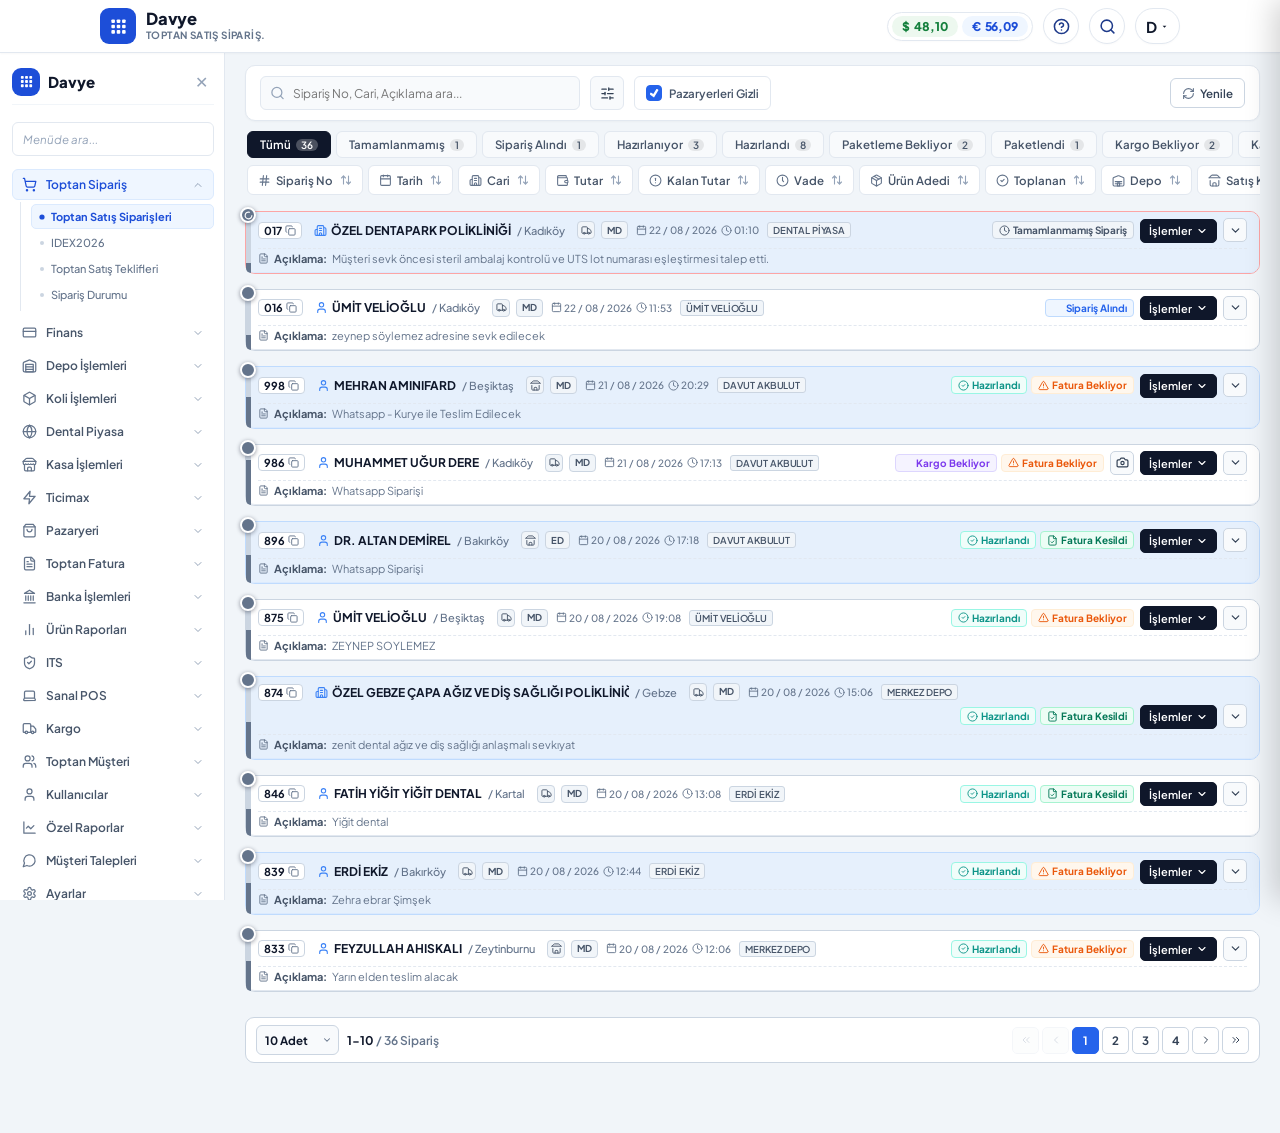
==== index.html @ 5038e196 "fix: kart basliginda sagdaki blok alt satira indiginde ilk satirda kalan ogeler artik aralara yayilm" ====
<!DOCTYPE html><html lang="tr"><head>
  <meta name="format-detection" content="telephone=no, date=no, email=no, address=no">
  <link rel="icon" type="image/x-icon" href="/favicon.ico">
  <meta charset="UTF-8">
  <meta name="viewport" content="width=device-width, initial-scale=1.0, maximum-scale=1.0, user-scalable=no">
  <title>Sipariş Yönetim Paneli</title>
  <!-- Google Fonts & Lucide Icons -->
  <link rel="preconnect" href="https://fonts.googleapis.com">
  <link rel="preconnect" href="https://fonts.gstatic.com" crossorigin="">
  <link href="https://fonts.googleapis.com/css2?family=Plus+Jakarta+Sans:wght@400;500;600;700;800&amp;family=JetBrains+Mono:wght@500;600&amp;display=swap" rel="stylesheet">
  <script src="https://unpkg.com/lucide@latest"></script>


  <style>
    :root {
      --bg-body: #f1f5f9;
      --card-bg: #ffffff;
      --text-main: #0f172a;
      --text-muted: #64748b;
      --text-sub: #475569;
      --border-color: #e2e8f0;
      --border-hover: #cbd5e1;
      
      /* Durum Renkleri */
      --status-taslak: #475569;
      --status-taslak-bg: #f1f5f9;
      --status-taslak-border: #cbd5e1;

      --status-alindi: #2563eb;
      --status-alindi-bg: #eff6ff;
      --status-alindi-border: #bfdbfe;

      --status-hazirlaniyor: #d97706;
      --status-hazirlaniyor-bg: #fffbeb;
      --status-hazirlaniyor-border: #fde68a;

      --status-kargo-bekliyor: #7c3aed;
      --status-kargo-bekliyor-bg: #f5f3ff;
      --status-kargo-bekliyor-border: #ddd6fe;

      --status-kargoda: #0891b2;
      --status-kargoda-bg: #ecfeff;
      --status-kargoda-border: #a5f3fc;

      --status-fatura-bekliyor: #ea580c;
      --status-fatura-bekliyor-bg: #fff7ed;
      --status-fatura-bekliyor-border: #ffedd5;

      --status-faturalandi: #059669;
      --status-faturalandi-bg: #ecfdf5;
      --status-faturalandi-border: #a7f3d0;

      --status-iptal: #dc2626;
      --status-iptal-bg: #fef2f2;
      --status-iptal-border: #fecaca;
    }

    * {
      box-sizing: border-box;
      margin: 0;
      padding: 0;
      font-family: 'Plus Jakarta Sans', -apple-system, BlinkMacSystemFont, "Segoe UI", Roboto, sans-serif;
      -webkit-tap-highlight-color: transparent;
    }

    body {
      background-color: var(--bg-body);
      color: var(--text-main);
      padding: 0 0 20px 0;
      min-height: 100vh;
    }

    /* ========================================================================= */
    /* DAVYE ERP TOP HEADER BAR (Birebir Tasarım) */
    /* ========================================================================= */
        /* Sayfa Ana Taşıyıcı & Üst Header: Sayfa Ortasında Dengeli Boşluklar */
    .davye-header-container {
      width: 100%;
      max-width: 1120px;
      margin: 0 auto;
      padding: 8px 20px;
      display: flex;
      align-items: center;
      justify-content: space-between;
      gap: 12px;
      box-sizing: border-box;
    }

    .container {
      width: 100%;
      max-width: 1120px;
      margin: 12px auto 30px auto;
      padding: 0 20px;
      display: flex;
      flex-direction: column;
      gap: 8px;
      box-sizing: border-box;
    }

    .davye-top-header {
      background: #ffffff;
      border-bottom: 1px solid var(--border-color);
      width: 100%;
      position: fixed;
      top: 0;
      left: 0;
      right: 0;
      height: 53px;
      box-sizing: border-box;
      z-index: 1000;
      box-shadow: 0 1px 2px rgba(0, 0, 0, 0.03);
    }

    

    .davye-header-left {
      display: flex;
      align-items: center;
      gap: 10px;
    }

    /* 3x3 Grid Logo İkonu */
    .davye-logo-badge {
      width: 36px;
      height: 36px;
      background: #1d4ed8;
      border-radius: 9px;
      display: flex;
      align-items: center;
      justify-content: center;
      flex-shrink: 0;
      box-shadow: none;
    }

    /* Başlık ve Alt Yazı */
    .davye-brand-info {
      display: flex;
      flex-direction: column;
      justify-content: center;
      line-height: 1.15;
    }

    .davye-brand-title {
      font-size: 16.5px;
      font-weight: 800;
      color: #0f172a;
      letter-spacing: -0.2px;
    }

    .davye-brand-subtitle {
      font-size: 10px;
      font-weight: 700;
      color: #64748b;
      letter-spacing: 0.4px;
      text-transform: uppercase;
      margin-top: 1px;
    }

    /* 3 Çizgili Menü Butonu (|||) */
    .davye-menu-bars-btn {
      width: 34px;
      height: 34px;
      background: #f8fafc;
      border: 1px solid #e2e8f0;
      border-radius: 8px;
      display: flex;
      align-items: center;
      justify-content: center;
      cursor: pointer;
      margin-left: 4px;
      transition: all 0.15s ease;
      box-shadow: 0 1px 2px rgba(0, 0, 0, 0.02);
    }

    .davye-menu-bars-btn:hover {
      background: #f1f5f9;
      border-color: #cbd5e1;
    }

    /* Sağ Taraf Grupları */
    .davye-header-right {
      display: flex;
      align-items: center;
      gap: 10px;
    }

    /* Döviz Çifti Kapsülü ($ 48,10 ve € 56,09) */
    .davye-currency-pill {
      display: flex;
      align-items: center;
      gap: 4px;
      background: #ffffff;
      border: 1px solid #e2e8f0;
      border-radius: 9999px;
      padding: 3px 4px;
      box-shadow: 0 1px 2px rgba(0, 0, 0, 0.02);
    }

    .davye-curr-badge {
      display: inline-flex;
      align-items: center;
      gap: 4px;
      padding: 3px 10px;
      border-radius: 9999px;
      font-size: 12px;
      font-weight: 800;
      letter-spacing: -0.1px;
      white-space: nowrap;
    }

    .davye-curr-usd {
      background: #edf8ef;
      color: #15803d;
    }

    .davye-curr-eur {
      background: #eff6ff;
      color: #1d4ed8;
    }

    /* Yuvarlak Arama Butonu */
    .davye-circle-btn {
      width: 36px;
      height: 36px;
      border-radius: 50%;
      background: #ffffff;
      border: 1px solid #e2e8f0;
      display: flex;
      align-items: center;
      justify-content: center;
      color: #1e3a8a;
      cursor: pointer;
      transition: all 0.15s ease;
      box-shadow: 0 1px 2px rgba(0, 0, 0, 0.02);
    }

    .davye-circle-btn:hover {
      background: #f8fafc;
      border-color: #cbd5e1;
    }

    .davye-circle-btn svg,
    .davye-circle-btn i {
      width: 17px;
      height: 17px;
      stroke-width: 2.2;
    }

    /* Profil Butonu (D ▾) */
    .davye-profile-btn {
      height: 36px;
      border-radius: 9999px;
      padding: 0 10px;
      background: #ffffff;
      border: 1px solid #e2e8f0;
      display: flex;
      align-items: center;
      justify-content: center;
      gap: 3px;
      color: #0f172a;
      cursor: pointer;
      transition: all 0.15s ease;
      box-shadow: 0 1px 2px rgba(0, 0, 0, 0.02);
    }

    .davye-profile-btn:hover {
      background: #f8fafc;
      border-color: #cbd5e1;
    }

    .davye-profile-letter {
      font-size: 15px;
      font-weight: 700;
      color: #0f172a;
    }

    .davye-profile-arrow {
      width: 9px;
      height: 9px;
      fill: #0f172a;
    }

    @media (max-width: 640px) {
      .davye-header-container {
        padding: 6px 8px;
        gap: 6px;
      }
      .container {
        padding: 0 6px;
        margin: 6px auto 20px auto;
        gap: 6px;
      }
      .davye-brand-subtitle {
        display: none;
      }
      
      .davye-header-left {
        gap: 6px;
      }
      .davye-header-right {
        gap: 4px;
      }
      .davye-logo-badge {
        width: 30px;
        height: 30px;
        border-radius: 7px;
      }
      .davye-logo-badge svg {
        width: 15px;
        height: 15px;
      }
      .davye-brand-title {
        font-size: 15px;
      }
      .davye-menu-bars-btn {
        width: 28px;
        height: 28px;
        margin-left: 0;
      }
      .davye-menu-bars-btn svg {
        width: 13px;
        height: 13px;
      }
      .davye-currency-pill {
        padding: 2px 3px;
        gap: 2px;
      }
      .davye-curr-badge {
        padding: 2px 6px;
        font-size: 10.5px;
        gap: 2px;
      }
      .davye-circle-btn {
        width: 28px;
        height: 28px;
      }
      .davye-circle-btn svg,
      .davye-circle-btn i {
        width: 13px;
        height: 13px;
      }
      .davye-profile-btn {
        height: 28px;
        padding: 0 6px;
      }
      .davye-profile-letter {
        font-size: 12.5px;
      }
    }

    @media (max-width: 380px) {
      .davye-curr-badge {
        padding: 1.5px 4px;
        font-size: 9.5px;
      }
      
      .davye-header-left {
        gap: 4px;
      }
      .davye-header-right {
        gap: 3px;
      }
    }

    

    /* Üst Bar / Filtre Alanı */
    .top-toolbar {
      background: #ffffff;
      border: 1px solid var(--border-color);
      border-radius: 10px;
      padding: 10px 14px;
      display: flex;
      flex-wrap: wrap;
      align-items: center;
      justify-content: space-between;
      gap: 10px;
      box-shadow: 0 1px 2px rgba(0, 0, 0, 0.03);
    }

    .toolbar-left {
      display: flex;
      align-items: center;
      gap: 10px;
      flex: 1;
      min-width: 240px;
    }

    /* Kusursuz Hizalanmış Arama Kutusu */
    .search-input-wrapper {
      position: relative;
      display: flex;
      align-items: center;
      flex: 1;
      max-width: 320px;
    }

    .search-input-wrapper svg,
    .search-input-wrapper i,
    .search-input-wrapper .lucide {
      position: absolute;
      left: 10px;
      top: 50%;
      transform: translateY(-50%);
      color: #94a3b8;
      width: 15px;
      height: 15px;
      pointer-events: none;
      z-index: 2;
    }

    .search-input {
      width: 100%;
      height: 34px;
      padding: 0 10px 0 32px;
      border: 1px solid var(--border-color);
      border-radius: 6px;
      font-size: 12px;
      outline: none;
      transition: all 0.2s;
      background: #f8fafc;
      color: var(--text-main);
    }

    .search-input:focus {
      background: #ffffff;
      border-color: #3b82f6;
      box-shadow: 0 0 0 2px rgba(59, 130, 246, 0.15);
    }

    .status-filters {
      display: flex;
      align-items: center;
      gap: 5px;
      overflow-x: auto;
      overflow-y: hidden;
      flex-wrap: nowrap !important;
      white-space: nowrap;
      margin: -5px 0 -5px 0;
      padding: 2px 2px;
      max-width: 100%;
      flex: 1;
      min-width: 0;
      -webkit-overflow-scrolling: touch;
      scroll-behavior: smooth;
      scrollbar-width: thin;
      scrollbar-color: #cbd5e1 transparent;
      cursor: grab;
      user-select: none;
    }

    .status-filters:active {
      cursor: grabbing;
    }

    .status-filters::-webkit-scrollbar {
      height: 4px;
    }

    .status-filters::-webkit-scrollbar-track {
      background: rgba(0, 0, 0, 0.02);
      border-radius: 4px;
    }

    .status-filters::-webkit-scrollbar-thumb {
      background: #cbd5e1;
      border-radius: 4px;
    }

    .status-filters::-webkit-scrollbar-thumb:hover {
      background: #94a3b8;
    }

    .filter-tab {
      display: inline-flex;
      align-items: center;
      gap: 5px;
      padding: 5px 12px;
      font-size: 11.5px;
      font-weight: 600;
      color: var(--text-sub);
      background: #f8fafc;
      border: 1px solid var(--border-color);
      border-radius: 6px;
      cursor: pointer;
      white-space: nowrap;
      flex-shrink: 0 !important;
      user-select: none;
      transition: all 0.15s ease;
    }

    .filter-tab:hover {
      background: #e2e8f0;
      color: var(--text-main);
    }

    .filter-tab.active {
      background: #0f172a;
      color: #ffffff;
      border-color: #0f172a;
    }

    .filter-tab .tab-count {
      font-size: 10px;
      padding: 0px 5px;
      border-radius: 8px;
      background: rgba(0, 0, 0, 0.08);
    }

    .filter-tab.active .tab-count {
      background: rgba(255, 255, 255, 0.25);
    }

    /* İkonik Kapsamlı Filtre Butonu */
    
    .marketplace-toggle-label {
      display: inline-flex;
      align-items: center;
      gap: 7px;
      height: 34px;
      padding: 0 11px;
      background: #ffffff;
      border: 1px solid var(--border-color, #e2e8f0);
      border-radius: 6px;
      font-size: 11.5px;
      font-weight: 600;
      color: #475569;
      cursor: pointer;
      user-select: none;
      transition: all 0.15s ease;
      white-space: nowrap;
    }

    .marketplace-toggle-label:hover {
      background: #f8fafc;
      border-color: #cbd5e1;
      color: #1e293b;
    }

    .marketplace-toggle-label input[type="checkbox"] {
      appearance: none;
      -webkit-appearance: none;
      width: 16px;
      height: 16px;
      border: 1.5px solid #94a3b8;
      border-radius: 4px;
      outline: none;
      cursor: pointer;
      background: #ffffff;
      display: grid;
      place-content: center;
      transition: all 0.15s ease;
      margin: 0;
    }

    .marketplace-toggle-label input[type="checkbox"]::before {
      content: "";
      width: 9px;
      height: 9px;
      clip-path: polygon(14% 44%, 0 65%, 50% 100%, 100% 16%, 80% 0%, 43% 62%);
      transform: scale(0);
      transform-origin: center;
      transition: 120ms transform ease-in-out;
      background-color: #ffffff;
    }

    .marketplace-toggle-label input[type="checkbox"]:checked {
      background-color: #2563eb;
      border-color: #2563eb;
    }

    .marketplace-toggle-label input[type="checkbox"]:checked::before {
      transform: scale(1);
    }

    .btn-adv-toggle {
      display: inline-flex;
      align-items: center;
      justify-content: center;
      width: 34px;
      height: 34px;
      min-width: 34px;
      padding: 0;
      color: #334155;
      background: #f8fafc;
      border: 1px solid var(--border-color);
      border-radius: 6px;
      cursor: pointer;
      transition: all 0.15s ease;
      position: relative;
      flex-shrink: 0;
    }

    .btn-adv-toggle:hover {
      background: #0f172a;
      color: #ffffff;
      border-color: #0f172a;
    }

    .btn-adv-toggle.active {
      background: #0f172a;
      color: #ffffff;
      border-color: #0f172a;
    }

    .btn-adv-toggle svg,
    .btn-adv-toggle i {
      width: 15px;
      height: 15px;
    }

    .filter-active-dot {
      position: absolute;
      top: 5px;
      right: 5px;
      width: 7px;
      height: 7px;
      background: #3b82f6;
      border-radius: 50%;
      display: none;
      box-shadow: 0 0 0 2px #ffffff;
    }

    /* HIZLI SIRALAMA DROPDOWN STİLLERİ */
    .sort-dropdown-wrap {
      position: relative;
      flex-shrink: 0;
    }

    .btn-sort-toggle {
      display: inline-flex;
      align-items: center;
      justify-content: center;
      gap: 5px;
      height: 34px;
      padding: 0 10px;
      color: #334155;
      background: #f8fafc;
      border: 1px solid var(--border-color);
      border-radius: 6px;
      cursor: pointer;
      font-size: 11.5px;
      font-weight: 600;
      transition: all 0.15s ease;
      flex-shrink: 0;
      white-space: nowrap;
    }

    .btn-sort-toggle:hover,
    .btn-sort-toggle.active {
      background: #0f172a;
      color: #ffffff;
      border-color: #0f172a;
    }

    .btn-sort-toggle svg,
    .btn-sort-toggle i {
      width: 14px;
      height: 14px;
    }

    .sort-dropdown-menu {
      position: absolute;
      top: calc(100% + 6px);
      left: 0;
      z-index: 1000;
      width: 255px;
      background: #ffffff;
      border: 1px solid #cbd5e1;
      border-radius: 10px;
      box-shadow: 0 15px 30px -10px rgba(15, 23, 42, 0.25), 0 0 1px 1px rgba(15, 23, 42, 0.05);
      padding: 5px;
      display: none;
      flex-direction: column;
      gap: 2px;
      animation: slideDown 0.15s ease-out;
    }

    .sort-dropdown-menu.show {
      display: flex;
    }

    .sort-menu-header {
      display: flex;
      align-items: center;
      gap: 5px;
      padding: 6px 9px 5px 9px;
      font-size: 10.5px;
      font-weight: 700;
      text-transform: uppercase;
      letter-spacing: 0.3px;
      color: #64748b;
      border-bottom: 1px dashed #e2e8f0;
      margin-bottom: 3px;
    }

    .sort-menu-header svg,
    .sort-menu-header i {
      width: 12px;
      height: 12px;
      color: #3b82f6;
    }

    .sort-item {
      display: flex;
      align-items: center;
      gap: 7px;
      width: 100%;
      padding: 7px 9px;
      border: none;
      background: transparent;
      border-radius: 6px;
      font-size: 11.5px;
      font-weight: 500;
      color: #334155;
      cursor: pointer;
      text-align: left;
      transition: all 0.12s ease;
    }

    .sort-item:hover {
      background: #f1f5f9;
      color: #0f172a;
    }

    .sort-item.active {
      background: #eff6ff;
      color: #2563eb;
      font-weight: 700;
    }

    .sort-item svg,
    .sort-item i {
      width: 13px;
      height: 13px;
      color: #64748b;
      flex-shrink: 0;
    }

    .sort-item.active svg,
    .sort-item.active i {
      color: #2563eb;
    }

    .sort-check-icon {
      margin-left: auto;
      width: 13px;
      height: 13px;
      color: #2563eb;
      display: none;
    }

    .sort-item.active .sort-check-icon {
      display: block;
    }

    @media (max-width: 480px) {
      .btn-sort-toggle {
        height: 32px;
        padding: 0 7px;
        font-size: 10.5px;
      }
      .sort-btn-label {
        display: none;
      }
      .sort-dropdown-menu {
        left: auto;
        right: 0;
        width: 240px;
      }
    }

    /* ========================================================================= */
    /* 12'Lİ HIZLI VERİ SIRALAMA ÇUBUĞU (INLINE 3-KADEMELİ SIRALAMA CHIPLERI)     */
    /* ========================================================================= */
    .inline-sort-bar-wrapper {
      display: flex;
      align-items: center;
      gap: 5px;
      margin: -5px 0 0 0;
      padding: 2px 2px 3px 2px;
      overflow-x: auto;
      scrollbar-width: none;
      -ms-overflow-style: none;
      -webkit-overflow-scrolling: touch;
      position: relative;
    }
    .inline-sort-bar-wrapper::-webkit-scrollbar {
      display: none;
    }

    .inline-sort-title {
      display: inline-flex;
      align-items: center;
      gap: 4px;
      font-size: 11px;
      font-weight: 700;
      color: #64748b;
      text-transform: uppercase;
      letter-spacing: 0.4px;
      white-space: nowrap;
      flex-shrink: 0;
      padding-right: 2px;
    }

    .sort-chip {
      display: inline-flex;
      align-items: center;
      gap: 5px;
      height: 30px;
      padding: 0 10px;
      border-radius: 6px;
      font-size: 11.5px;
      font-weight: 600;
      color: #475569;
      background: #ffffff;
      border: 1px solid #e2e8f0;
      cursor: pointer;
      white-space: nowrap;
      flex-shrink: 0;
      user-select: none;
      transition: all 0.15s ease;
      font-family: inherit;
    }

    .sort-chip:hover {
      background: #f8fafc;
      border-color: #cbd5e1;
      color: #0f172a;
    }

    /* 1. Tıklama: Azalan (↓) */
    .sort-chip.active-desc {
      background: #eff6ff;
      border-color: #3b82f6;
      color: #1d4ed8;
      font-weight: 700;
      box-shadow: 0 1px 2px rgba(59, 130, 246, 0.12);
    }

    /* 2. Tıklama: Artan (↑) */
    .sort-chip.active-asc {
      background: #eff6ff;
      border-color: #3b82f6;
      color: #1d4ed8;
      font-weight: 700;
      box-shadow: 0 1px 2px rgba(59, 130, 246, 0.12);
    }

    .sort-chip-icon {
      display: inline-flex;
      align-items: center;
      justify-content: center;
      width: 13px;
      height: 13px;
      flex-shrink: 0;
      color: #64748b;
    }
    .sort-chip:hover .sort-chip-icon {
      color: #0f172a;
    }
    .sort-chip.active-desc .sort-chip-icon,
    .sort-chip.active-asc .sort-chip-icon {
      color: #2563eb;
    }

    .sort-indicator {
      display: inline-flex;
      align-items: center;
      justify-content: center;
      width: 12px;
      height: 12px;
      margin-left: 2px;
      flex-shrink: 0;
    }
    .sort-indicator svg {
      width: 12px;
      height: 12px;
      color: #94a3b8;
      transition: all 0.15s ease;
    }
    .sort-chip:hover .sort-indicator svg {
      color: #64748b;
    }
    .sort-chip.active-desc .sort-indicator svg,
    .sort-chip.active-asc .sort-indicator svg {
      color: #2563eb;
    }

    /* SAĞDAN AÇILAN FİLTRE PANELİ (SLIDE-IN DRAWER) */
    .filter-drawer-backdrop {
      position: fixed;
      top: 0;
      left: 0;
      right: 0;
      bottom: 0;
      background: rgba(15, 23, 42, 0.45);
      backdrop-filter: blur(3px);
      -webkit-backdrop-filter: blur(3px);
      z-index: 999;
      opacity: 0;
      pointer-events: none;
      transition: opacity 0.25s ease;
    }

    .filter-drawer-backdrop.show {
      opacity: 1;
      pointer-events: auto;
    }

    .filter-drawer {
      position: fixed;
      top: 0;
      right: 0;
      bottom: 0;
      width: 400px;
      max-width: 90vw;
      background: #ffffff;
      box-shadow: -6px 0 28px rgba(0, 0, 0, 0.18);
      z-index: 1000;
      display: flex;
      flex-direction: column;
      transform: translateX(100%);
      transition: transform 0.3s cubic-bezier(0.16, 1, 0.3, 1);
    }

    .filter-drawer.show {
      transform: translateX(0);
    }

    .filter-drawer-header {
      display: flex;
      align-items: center;
      justify-content: space-between;
      padding: 14px 18px;
      border-bottom: 1px solid #e2e8f0;
      background: #f8fafc;
    }

    .filter-drawer-title {
      font-size: 13.5px;
      font-weight: 700;
      color: #0f172a;
      display: flex;
      align-items: center;
      gap: 7px;
    }

    .filter-drawer-title svg,
    .filter-drawer-title i {
      width: 17px;
      height: 17px;
      color: #3b82f6;
    }

    .filter-drawer-close {
      width: 28px;
      height: 28px;
      border-radius: 6px;
      border: 1px solid #cbd5e1;
      background: #ffffff;
      color: #64748b;
      display: flex;
      align-items: center;
      justify-content: center;
      cursor: pointer;
      transition: all 0.15s;
    }

    .filter-drawer-close:hover {
      background: #fee2e2;
      color: #ef4444;
      border-color: #fca5a5;
    }

    .filter-drawer-close svg,
    .filter-drawer-close i {
      width: 15px;
      height: 15px;
    }

    .filter-drawer-form {
      display: flex;
      flex-direction: column;
      height: 100%;
      overflow: hidden;
    }

    .filter-drawer-body {
      flex: 1;
      overflow-y: auto;
      padding: 16px 18px;
      display: flex;
      flex-direction: column;
      gap: 12px;
    }

    .filter-drawer-footer {
      padding: 12px 18px;
      border-top: 1px solid #e2e8f0;
      background: #f8fafc;
      display: flex;
      flex-direction: column;
      gap: 8px;
    }

    .adv-form-group {
      display: flex;
      flex-direction: column;
      gap: 4px;
    }

    .adv-label {
      font-size: 11px;
      font-weight: 600;
      color: #475569;
    }

    .adv-input {
      width: 100%;
      height: 34px;
      padding: 0 10px;
      border: 1px solid var(--border-color);
      border-radius: 6px;
      font-size: 12px;
      background: #f8fafc;
      color: var(--text-main);
      outline: none;
      transition: all 0.2s;
    }

    .adv-input:focus {
      background: #ffffff;
      border-color: #3b82f6;
      box-shadow: 0 0 0 2px rgba(59, 130, 246, 0.15);
    }

    /* Checkbox Grubu */
    .adv-checkbox-row {
      display: flex;
      align-items: center;
      flex-wrap: wrap;
      gap: 20px;
      margin-top: 14px;
      padding-top: 12px;
      border-top: 1px dashed #e2e8f0;
    }

    .adv-checkbox-label {
      display: inline-flex;
      align-items: center;
      gap: 6px;
      font-size: 12px;
      font-weight: 600;
      color: #334155;
      cursor: pointer;
      user-select: none;
    }

    .adv-checkbox-label input[type="checkbox"] {
      width: 15px;
      height: 15px;
      accent-color: #0f172a;
      cursor: pointer;
      border-radius: 3px;
    }

    /* Aksiyon Butonları */
    .adv-actions-row {
      display: flex;
      align-items: center;
      gap: 10px;
      margin-top: 14px;
    }

    .btn-adv-primary {
      flex: 1;
      display: inline-flex;
      align-items: center;
      justify-content: center;
      gap: 6px;
      height: 38px;
      background: #1e3a8a;
      color: #ffffff;
      border: none;
      border-radius: 6px;
      font-size: 12.5px;
      font-weight: 700;
      cursor: pointer;
      transition: background 0.15s ease;
    }

    .btn-adv-primary:hover {
      background: #172554;
    }

    .btn-adv-primary svg,
    .btn-adv-primary i {
      width: 14px;
      height: 14px;
    }

    .btn-adv-secondary {
      flex: 1;
      display: inline-flex;
      align-items: center;
      justify-content: center;
      gap: 6px;
      height: 38px;
      background: #1e40af;
      color: #ffffff;
      border: none;
      border-radius: 6px;
      font-size: 12.5px;
      font-weight: 700;
      cursor: pointer;
      transition: background 0.15s ease;
    }

    .btn-adv-secondary:hover {
      background: #1d4ed8;
    }

    .btn-adv-secondary svg,
    .btn-adv-secondary i {
      width: 14px;
      height: 14px;
    }

    .btn-adv-reset {
      display: inline-flex;
      align-items: center;
      justify-content: center;
      gap: 4px;
      padding: 0 14px;
      height: 38px;
      background: #f1f5f9;
      color: #64748b;
      border: 1px solid var(--border-color);
      border-radius: 6px;
      font-size: 12px;
      font-weight: 600;
      cursor: pointer;
      transition: all 0.15s;
    }

    .btn-adv-reset:hover {
      background: #e2e8f0;
      color: var(--text-main);
    }

    .btn-adv-reset svg,
    .btn-adv-reset i {
      width: 13px;
      height: 13px;
    }

    /* Sipariş Kartı Ana Taşıyıcı */
    .order-card {
      background: var(--card-bg);
      border: 1px solid var(--border-color);
      border-radius: 10px;
      box-shadow: none;
      display: flex;
      flex-direction: column;
      position: relative;
      overflow: visible;
      transition: box-shadow 0.15s ease, border-color 0.15s ease;
    }

    .order-card:hover {
      border-color: var(--border-hover);
      box-shadow: none;
    }

    .order-card {
      border-left-color: #cbd5e1;
    }

    .order-card.status-taslak {
      border: 1.5px solid #fca5a5 !important;
    }

    .order-card.status-taslak:hover {
      border-color: #f87171 !important;
      box-shadow: none;
    }

    .order-card.status-iptal {
      opacity: 0.92;
    }

        /* ========================================================================= */
    /* SOL DİKEY İLERLEME ÇUBUĞU (EN ÜSTTE YER ALACAK ŞEKİLDE Z-INDEX: 10)       */
    /* ========================================================================= */
    .card-v-progress {
      position: absolute !important;
      left: 0 !important;
      top: 0 !important;
      bottom: 0 !important;
      width: 4.5px !important;
      background: #cbd5e1 !important;
      border-top-left-radius: 9px !important;
      border-bottom-left-radius: 9px !important;
      z-index: 10 !important;
      pointer-events: none;
      overflow: visible !important;
    }

    .card-v-fill {
      position: absolute !important;
      bottom: 0 !important;
      left: 0 !important;
      width: 100% !important;
      background: #64748b; /* Varsayılan Gri */
      border-bottom-left-radius: 9px;
      border-top-left-radius: 0;
      transition: height 0.3s ease;
      z-index: 11 !important;
    }

    /* Sol Üst Köşedeki Yuvarlak Durum Rozeti / İkonu (Tamamen Görünür ve En Üstte) */
    .card-v-check {
      position: absolute !important;
      left: -6px !important;
      top: -5px !important;
      width: 16px !important;
      height: 16px !important;
      background: #64748b; /* Gri Rozet */
      color: #ffffff !important;
      border-radius: 50% !important;
      display: flex !important;
      align-items: center !important;
      justify-content: center !important;
      border: 2px solid #ffffff !important;
      box-shadow: 0 1px 4px rgba(15, 23, 42, 0.45) !important;
      z-index: 25 !important;
      pointer-events: none;
    }

    .card-v-check svg,
    .card-v-check i {
      width: 9px;
      height: 9px;
      stroke-width: 3;
    }

    .card-v-check svg.lucide-loader-2 {
      animation: spin-slow 3s linear infinite;
    }

    @keyframes spin-slow {
      from { transform: rotate(0deg); }
      to { transform: rotate(360deg); }
    }

    /* 1. DURUM: DEVAM EDİYOR (Tek Tip Gri Dolum - Aşamalı Yükseliş) */
    .status-taslak .card-v-fill { height: 15%; background: #64748b; }
    .status-alindi .card-v-fill { height: 25%; background: #64748b; }
    .status-hazirlaniyor .card-v-fill { height: 35%; background: #64748b; }
    .status-hazirlandi .card-v-fill { height: 45%; background: #64748b; }
    .status-fatura-bekliyor .card-v-fill { height: 50%; background: #64748b; }
    .status-paketleme-bekliyor .card-v-fill { height: 50%; background: #64748b; }
    .status-paketlendi .card-v-fill { height: 60%; background: #64748b; }
    .status-kargo-bekliyor .card-v-fill { height: 75%; background: #64748b; }
    .status-kargoda .card-v-fill { height: 85%; background: #64748b; }
    .status-teslim-edildi .card-v-fill { height: 92%; background: #64748b; }

    /* 2. DURUM: YALNIZCA HEM TESLİM EDİLDİ HEM DE FATURASI KESİLDİ (VEYA FATURASIZ TESLİM EDİLDİ) İSE TAMAMLANDI */
    .status-teslim-edildi.status-faturalandi .card-v-fill,
    .status-faturasiz.status-teslim-edildi .card-v-fill {
      height: 100% !important;
      background: #10b981 !important;
      border-top-left-radius: 9px;
      border-bottom-left-radius: 9px;
    }
    .status-teslim-edildi.status-faturalandi .card-v-check,
    .status-faturasiz.status-teslim-edildi .card-v-check {
      background: #10b981 !important;
      box-shadow: 0 1px 4px rgba(16, 185, 129, 0.5) !important;
    }

    /* İade Durumları */
    .status-iade-bekliyor .card-v-fill { height: 100%; background: #f97316; border-top-left-radius: 9px; border-bottom-left-radius: 9px; }
    .status-iade-bekliyor .card-v-check { background: #f97316; box-shadow: none; }
    .status-iade-edildi .card-v-fill { height: 100%; background: #be185d; border-top-left-radius: 9px; border-bottom-left-radius: 9px; }
    .status-iade-edildi .card-v-check { background: #be185d; box-shadow: none; }

    /* İptal Edilen */
    .status-iptal .card-v-fill { height: 100%; background: #ef4444; border-top-left-radius: 9px; border-bottom-left-radius: 9px; }
    .status-iptal .card-v-check { background: #ef4444; box-shadow: none; }

    .btn-card-expand {
      display: inline-flex;
      align-items: center;
      justify-content: center;
      width: 24px;
      height: 24px;
      min-width: 24px;
      max-width: 24px;
      background: #f8fafc;
      border-radius: 5px;
      border: 1px solid #cbd5e1;
      color: #334155;
      cursor: pointer;
      box-sizing: border-box;
      transition: transform 0.2s ease, background 0.15s, color 0.15s, border-color 0.15s;
      flex-shrink: 0;
      padding: 0;
    }
    .btn-card-expand:hover {
      background: #e2e8f0;
      color: #0f172a;
      border-color: #94a3b8;
    }
    .btn-card-expand svg,
    .btn-card-expand i {
      width: 13px;
      height: 13px;
      stroke-width: 2.2;
      transition: transform 0.2s ease;
    }
    .order-card.expanded .btn-card-expand svg,
    .order-card.expanded .btn-card-expand i {
      transform: rotate(180deg);
    }
    .order-card.expanded .btn-card-expand {
      background: #0f172a;
      color: #ffffff;
      border-color: #0f172a;
    }

    /* Gövde ve Not Çubuğu: Gövde varsayılan olarak kapalıdır, Not barı kapalıyken de görünür */
    .card-body-grid {
      display: none;
    }
    .card-note-bar {
      display: flex;
      border-bottom-left-radius: 9px;
      border-bottom-right-radius: 9px;
    }

    /* Açıldığında (expanded) */
    .order-card.expanded .card-body-grid {
      display: grid;
      animation: slideDown 0.2s ease-out;
    }
    .order-card.expanded .card-note-bar {
      display: flex;
      border-radius: 0 !important;
      border-bottom: 1px solid #fef08a !important;
    }

    /* 1. KART BAŞLIK ALANI (HEADER - 3 SATIRLI MOBİL UYUMLU DÜZEN) */
    .card-header-bar {
      padding: 4px 10px;
      background: #f8fafc;
      border-bottom: 1px solid var(--border-color);
      border-top-left-radius: 9px;
      border-top-right-radius: 9px;
      transition: background 0.15s;
      cursor: pointer;
    }

    .card-header-row {
      display: flex;
      align-items: center;
      justify-content: space-between;
      width: 100%;
      gap: 6px;
    }

    .card-header-row .row-left {
      display: flex;
      align-items: center;
      gap: 5px;
      flex-wrap: wrap;
    }

    .card-header-row .row-right {
      display: flex;
      align-items: center;
      gap: 5px;
    }

    /* 3. Satır Açıklama (Kapalıyken Görünür, Açıldığında Gizlenir) */
    .card-header-row.row-desc {
      display: flex;
      align-items: center;
      justify-content: flex-start;
      text-align: left;
      gap: 4px;
      width: 100%;
      font-size: 10.5px;
      color: #475569;
      padding: 1.5px 0;
      white-space: nowrap;
      overflow: hidden;
      text-overflow: ellipsis;
      box-sizing: border-box;
    }
    .card-header-row.row-desc svg,
    .card-header-row.row-desc i,
    .card-header-row.row-desc .lucide {
      width: 11px !important;
      height: 11px !important;
      color: #64748b !important;
      flex-shrink: 0 !important;
      stroke-width: 2 !important;
    }
    .card-header-row.row-desc .header-desc-label {
      font-weight: 700;
      color: #475569;
      flex-shrink: 0;
    }
    .card-header-row.row-desc .header-desc-content {
      color: #64748b;
      white-space: nowrap;
      overflow: hidden;
      text-overflow: ellipsis;
      min-width: 0;
      text-align: left;
    }
    .order-card.expanded .card-header-row.row-desc {
      display: none !important;
    }


    .header-district {
        font-weight: 500;
        color: #64748b;
        margin-left: 2px;
        font-size: 0.92em;
        flex-shrink: 0;
      }
    .header-cari-name {
      display: inline-flex;
      align-items: center;
      gap: 3px;
      font-size: 11.5px;
      font-weight: 700;
      color: #0f172a;
      white-space: nowrap;
      min-width: 0;
    }
    .header-cari-name span:first-of-type {
      max-width: 33ch;
      overflow-x: auto;
      overflow-y: hidden;
      white-space: nowrap;
      scrollbar-width: none;
      -ms-overflow-style: none;
      -webkit-overflow-scrolling: touch;
      display: inline-block;
      vertical-align: middle;
    }
    .header-cari-name span:first-of-type::-webkit-scrollbar {
      display: none;
    }

    .header-cari-name svg,
    .header-cari-name i {
      width: 12px !important;
      height: 12px !important;
      min-width: 12px !important;
      min-height: 12px !important;
      color: #3b82f6 !important;
      flex-shrink: 0 !important;
      display: inline-block !important;
    }

    .header-price-amount {
      font-size: 13px;
      font-weight: 800;
      letter-spacing: -0.2px;
      display: inline-flex;
      align-items: center;
      gap: 2px;
      white-space: nowrap;
    }

    .header-price-amount.price-paid {
      color: #16a34a; /* Ödenmiş: Yeşil */
    }

    .header-price-amount.price-unpaid {
      color: #dc2626; /* Ödenmemiş: Kırmızı */
    }

    .header-price-amount .price-total {
      color: #0f172a; /* Kısmi Ödeme: Toplam Tutar Siyah */
    }

    .header-price-amount .price-divider {
      color: #94a3b8;
      font-weight: 600;
      margin: 0 1px;
    }

    .header-price-amount .price-remaining {
      color: #dc2626; /* Kısmi Ödeme: Kalan Tutar Kırmızı */
    }

    .header-price-amount.price-cancelled {
      color: #94a3b8;
      text-decoration: line-through;
    }

    /* Masaüstü Başlık Düzeni */
    @media (min-width: 641px) {
      .card-header-bar {
        display: flex;
        flex-wrap: wrap;
        align-items: center;
        justify-content: flex-start; /* Sığmayınca ilk satırda kalanlar sola yaslanır; sağ blok margin-left:auto ile sağda */
        gap: 3px 8px;
        padding: 6px 12px;
        border-radius: 9px;
      }
      .order-card.expanded .card-header-bar {
        border-radius: 9px 9px 0 0;
        border-bottom: 1px solid var(--border-color);
      }
      .order-card:not(.expanded) .card-header-bar {
        border-bottom: none;
      }
      .card-header-row.row-1 {
        display: contents;
      }
      .card-header-row.row-2 {
        display: contents;
      }
      /* Durum rozetleri + İşlemler tek blok: alt satıra birlikte iner, hep sağa yaslı kalır */
      .card-header-row.row-3 {
        order: 5;
        width: auto;
        margin-left: auto;
        display: flex;
        flex-wrap: wrap;
        align-items: center;
        justify-content: flex-end;
        gap: 3px 6px;
      }
      .card-header-row.row-1 .row-left {
        order: 1;
        display: flex;
        align-items: center;
        gap: 6px;
      }
      .card-header-row.row-2 .header-cari-name {
        order: 2;
        display: inline-flex;
        align-items: center;
        gap: 4px;
        font-size: 12px;
        font-weight: 700;
        color: #0f172a;
        margin: 0 4px;
        white-space: nowrap;
        min-width: 0;
      }
      .card-header-row.row-2 .header-cari-name span:first-of-type {
        max-width: 33ch;
        overflow-x: auto;
        overflow-y: hidden;
        white-space: nowrap;
        scrollbar-width: none;
        -ms-overflow-style: none;
        -webkit-overflow-scrolling: touch;
        display: inline-block;
        vertical-align: middle;
      }
      .card-header-row.row-2 .header-cari-name span:first-of-type::-webkit-scrollbar {
        display: none;
      }
      .card-header-row.row-2 .header-cari-name svg,
      .card-header-row.row-2 .header-cari-name i {
        width: 13px !important;
        height: 13px !important;
        min-width: 13px !important;
        min-height: 13px !important;
        color: #3b82f6 !important;
        flex-shrink: 0 !important;
        display: inline-block !important;
      }
      .order-card.expanded .header-cari-name {
        display: none !important;
      }
      .card-header-row.row-1 .row-right {
        order: 3;
        display: flex;
        align-items: center;
        gap: 6px;
      }
      .card-header-row.row-2 .sales-rep-badge {
        order: 4;
        display: inline-flex;
      }
      .card-header-row.row-3 .header-price-amount {
        display: none; /* Masaüstünde tutar 4. sütunda görünür */
      }
      .card-header-row.row-3 .row-left {
        order: 5;
        display: flex;
        align-items: center;
        gap: 6px;
      }
      .card-header-row.row-3 .row-right {
        order: 6;
        display: flex;
        align-items: center;
        gap: 6px;
      }
      .card-header-row.row-3 .btn-card-expand {
        order: 7;
        display: inline-flex;
      }
      .card-header-row.row-desc {
        order: 10;
        width: 100%;
        display: flex;
        align-items: center;
        justify-content: flex-start;
        text-align: left;
        gap: 5px;
        font-size: 11px;
        color: #475569;
        padding: 3px 0 1px 0;
        border-top: 1px dashed #e2e8f0;
        margin-top: 2px;
        box-sizing: border-box;
      }
      .order-card.expanded .card-header-row.row-desc {
        display: none !important;
      }


      .card-body-grid {
        grid-template-columns: 1.3fr 1.1fr 1.3fr 0.9fr;
        padding: 10px 14px;
        gap: 10px;
        border-top: 1px solid #f1f5f9;
        border-radius: 0 0 9px 9px;
      }
      .card-note-bar {
        border-radius: 0;
      }
    }

    .card-checkbox {
      width: 14px;
      height: 14px;
      accent-color: #0f172a;
      cursor: pointer;
      border-radius: 3px;
    }

    .order-number-badge {
      display: inline-flex;
      align-items: center;
      gap: 3px;
      font-family: 'JetBrains Mono', monospace;
      font-size: 11px;
      font-weight: 700;
      color: #0f172a;
      background: #ffffff;
      padding: 1px 5px;
      border-radius: 4px;
      border: 1px solid #cbd5e1;
      cursor: pointer;
      transition: background 0.15s;
      white-space: nowrap;
      flex-shrink: 0;
    }

    .order-number-badge:hover {
      background: #f1f5f9;
    }

    .order-number-badge svg,
    .order-number-badge i {
      width: 11px;
      height: 11px;
      color: #64748b;
    }

    .delivery-type-icon {
      display: inline-flex;
      align-items: center;
      justify-content: center;
      width: 18px;
      height: 18px;
      border-radius: 4px;
      background: #f1f5f9;
      color: #475569;
      border: 1px solid #cbd5e1;
      cursor: help;
      flex-shrink: 0;
      box-sizing: border-box;
      transition: all 0.15s ease;
    }

    .delivery-type-icon:hover {
      background: #e2e8f0;
      color: #0f172a;
      border-color: #94a3b8;
    }

    .delivery-type-icon svg,
    .delivery-type-icon i,
    .delivery-type-icon .lucide {
      width: 11px;
      height: 11px;
      stroke-width: 2;
    }

    .depo-badge {
      display: inline-flex;
      align-items: center;
      justify-content: center;
      height: 18px;
      padding: 0 5px;
      background: #f1f5f9;
      border: 1px solid #cbd5e1;
      border-radius: 4px;
      font-size: 9.5px;
      font-weight: 700;
      color: #475569;
      letter-spacing: 0.2px;
      white-space: nowrap;
      flex-shrink: 0;
      box-sizing: border-box;
      line-height: 1;
      transition: all 0.15s ease;
    }
    .depo-badge:hover {
      background: #e2e8f0;
      color: #0f172a;
      border-color: #94a3b8;
    }
    .depo-badge svg,
    .depo-badge i,
    .depo-badge .lucide {
      flex-shrink: 0;
      color: #475569;
      width: 11px;
      height: 11px;
    }


    .sales-rep-badge {
      display: inline-flex;
      align-items: center;
      font-size: 9.5px;
      font-weight: 600;
      padding: 1px 5px;
      border-radius: 3px;
      background: #f1f5f9;
      color: #475569;
      border: 1px solid #cbd5e1;
      letter-spacing: -0.1px;
      white-space: nowrap;
      flex-shrink: 0;
    }

    .sales-rep-badge.trendyol,
    .sales-rep-badge.hepsiburada,
    .sales-rep-badge.dental {
      background: #f1f5f9;
      color: #475569;
      border-color: #cbd5e1;
    }

    .order-datetime {
      display: inline-flex;
      align-items: center;
      gap: 2px;
      font-size: 10px;
      font-weight: 500;
      color: #64748b;
      margin-left: 2px;
      white-space: nowrap;
      flex-shrink: 0;
    }

    .order-datetime svg,
    .order-datetime i {
      width: 11px;
      height: 11px;
    }

    .header-right {
      display: flex;
      align-items: center;
      gap: 5px;
    }

    /* Durum Rozetleri */
    .status-pills-wrap {
      display: inline-flex;
      align-items: center;
      gap: 4px;
      flex-wrap: wrap;
    }

    .status-pill {
      display: inline-flex;
      align-items: center;
      gap: 3px;
      font-size: 10px;
      font-weight: 700;
      padding: 2px 6px;
      border-radius: 4px;
      white-space: nowrap;
      flex-shrink: 0;
    }

    .status-pill svg,
    .status-pill i {
      width: 11px;
      height: 11px;
    }

    .pill-taslak {
      background-color: var(--status-taslak-bg);
      color: var(--status-taslak);
      border: 1px solid var(--status-taslak-border);
    }

    .pill-alindi {
      background-color: var(--status-alindi-bg);
      color: var(--status-alindi);
      border: 1px solid var(--status-alindi-border);
    }

    .pill-hazirlaniyor {
      background-color: var(--status-hazirlaniyor-bg);
      color: var(--status-hazirlaniyor);
      border: 1px solid var(--status-hazirlaniyor-border);
    }

    .pill-hazirlandi {
      background-color: #f0fdfa;
      color: #0d9488;
      border: 1px solid #99f6e4;
    }

    .pill-paketleme-bekliyor {
      background-color: #eef2ff;
      color: #4f46e5;
      border: 1px solid #c7d2fe;
    }

    .pill-paketlendi {
      background-color: #f0f9ff;
      color: #0284c7;
      border: 1px solid #bae6fd;
    }

    .pill-kargo-bekliyor {
      background-color: var(--status-kargo-bekliyor-bg);
      color: var(--status-kargo-bekliyor);
      border: 1px solid var(--status-kargo-bekliyor-border);
    }

    .pill-kargoda {
      background-color: var(--status-kargoda-bg);
      color: var(--status-kargoda);
      border: 1px solid var(--status-kargoda-border);
    }

    .pill-teslim-edildi {
      background-color: #ecfdf5;
      color: #059669;
      border: 1px solid #a7f3d0;
    }

    .pill-fatura-bekliyor {
      background-color: var(--status-fatura-bekliyor-bg);
      color: var(--status-fatura-bekliyor);
      border: 1px solid var(--status-fatura-bekliyor-border);
    }

    .pill-faturalandi {
      background-color: #ecfdf5;
      color: #047857;
      border: 1px solid #a7f3d0;
    }

    .pill-iade-bekliyor {
      background-color: #fff7ed;
      color: #c2410c;
      border: 1px solid #fed7aa;
    }

    .pill-iade-onaylandi {
      background-color: #fef3c7;
      color: #b45309;
      border: 1px solid #fde68a;
    }

    .pill-iade-edildi {
      background-color: #fdf2f8;
      color: #be185d;
      border: 1px solid #fbcfe8;
    }

    .pill-iptal {
      background-color: var(--status-iptal-bg);
      color: var(--status-iptal);
      border: 1px solid var(--status-iptal-border);
    }

    /* İŞLEMLER BUTONU & AÇILIR MENÜ */
    .actions-dropdown {
      position: relative;
      display: inline-block;
    }

    /* PAKETLEME FOTOĞRAFI BUTONU */
    .btn-card-photo {
      display: inline-flex;
      align-items: center;
      justify-content: center;
      height: 24px;
      width: 24px;
      min-width: 24px;
      max-width: 24px;
      background: #f8fafc;
      color: #334155;
      border: 1px solid #cbd5e1;
      border-radius: 5px;
      cursor: pointer;
      box-sizing: border-box;
      transition: all 0.15s ease;
      flex-shrink: 0;
      padding: 0;
    }

    .btn-card-photo:hover {
      background: #e2e8f0;
      color: #0f172a;
      border-color: #94a3b8;
    }

    .btn-card-photo svg,
    .btn-card-photo i,
    .btn-card-photo .lucide,
    .btn-card-photo .lucide-camera {
      width: 13px !important;
      height: 13px !important;
      stroke-width: 2.2 !important;
      display: block;
    }

    .btn-actions {
      display: inline-flex;
      align-items: center;
      justify-content: center;
      gap: 4px;
      height: 24px;
      background: #0f172a;
      color: #ffffff;
      font-size: 11px;
      font-weight: 600;
      padding: 0 8px;
      border-radius: 5px;
      border: 1px solid #0f172a;
      cursor: pointer;
      box-sizing: border-box;
      transition: all 0.15s ease;
      flex-shrink: 0;
      line-height: 1;
    }

    .btn-actions:hover {
      background: #1e293b;
      border-color: #1e293b;
    }

    .btn-actions svg,
    .btn-actions i {
      width: 12px;
      height: 12px;
      stroke-width: 2.2;
    }

    .dropdown-menu {
      position: absolute;
      right: 0;
      top: calc(100% + 4px);
      background: #ffffff;
      border: 1px solid #cbd5e1;
      border-radius: 6px;
      box-shadow: 0 8px 18px -4px rgba(0,0,0,0.12);
      width: 165px;
      z-index: 100;
      display: none;
      flex-direction: column;
      padding: 3px;
    }

    .dropdown-menu.show {
      display: flex;
    }

    .dropdown-item {
      display: flex;
      align-items: center;
      gap: 6px;
      padding: 5px 7px;
      font-size: 11px;
      font-weight: 500;
      color: #334155;
      text-decoration: none;
      border-radius: 4px;
      cursor: pointer;
      transition: background 0.1s;
      border: none;
      background: transparent;
      width: 100%;
      text-align: left;
    }

    .dropdown-item:hover {
      background: #f1f5f9;
      color: #0f172a;
    }

    .dropdown-item svg,
    .dropdown-item i {
      width: 12px;
      height: 12px;
      color: #64748b;
    }

    .dropdown-divider {
      height: 1px;
      background: #e2e8f0;
      margin: 2px 0;
    }

    .dropdown-item.text-danger {
      color: #dc2626;
    }

    .dropdown-item.text-danger svg,
    .dropdown-item.text-danger i {
      color: #dc2626;
    }

    .dropdown-item.text-danger:hover {
      background: #fef2f2;
    }

    /* 1.5 KART ÜST NOT BARI (FULL-WIDTH 1 SATIR ŞERİT - TEK TİP SARI) */
    .card-note-bar {
      display: flex;
      align-items: center;
      justify-content: space-between;
      gap: 6px;
      padding: 3px 10px;
      background: #fefce8;
      border-top: 1px dashed #fde047;
      font-size: 11px;
      line-height: 1.3;
      color: #854d0e;
      cursor: pointer;
      transition: background 0.15s ease, border-color 0.15s ease;
    }
    .order-card.expanded .card-note-bar {
      display: flex;
      border-radius: 0 !important;
      border-bottom: 1px solid #fef08a !important;
    }

    .card-note-bar:hover {
      background: #fef9c3;
      border-bottom-color: #fde047;
    }

    .card-note-left {
      display: flex;
      align-items: center;
      gap: 6px;
      min-width: 0;
      flex: 1;
    }

    .card-note-icon {
      display: inline-flex;
      align-items: center;
      justify-content: center;
      color: #a16207;
      white-space: nowrap;
      flex-shrink: 0;
    }

    .card-note-icon svg,
    .card-note-icon i {
      width: 12px;
      height: 12px;
    }

    .card-note-text {
      font-size: 10.5px;
      font-weight: 500;
      color: #713f12;
      white-space: nowrap;
      overflow: hidden;
      text-overflow: ellipsis;
    }

    .card-note-text strong {
      font-weight: 700;
      color: #451a03;
    }

    .card-note-code {
      font-family: 'JetBrains Mono', monospace;
      font-size: 10px;
      font-weight: 600;
      background: #fef08a;
      color: #854d0e;
      padding: 0 3px;
      border-radius: 2px;
      border: 1px solid #fde047;
      margin-left: 2px;
    }

    .card-note-right {
      display: inline-flex;
      align-items: center;
      gap: 3px;
      flex-shrink: 0;
    }

    .btn-copy-note {
      display: inline-flex;
      align-items: center;
      gap: 2px;
      background: transparent;
      border: none;
      color: #b45309;
      cursor: pointer;
      padding: 1px 4px;
      border-radius: 3px;
      font-size: 9.5px;
      font-weight: 600;
      transition: background 0.15s, color 0.15s;
    }

    .btn-copy-note:hover {
      background: #fde68a;
      color: #78350f;
    }

    .btn-copy-note svg,
    .btn-copy-note i {
      width: 10.5px;
      height: 10.5px;
    }

    /* 2. KART GÖVDE ALANI (FERAH & DENGELİ GRID) */
    .card-body-grid {
      display: none;
      grid-template-columns: 1.15fr 1.15fr 1.05fr 0.85fr;
      padding: 9px 12px 10px 12px;
      gap: 14px;
      background: #ffffff;
      border-bottom-left-radius: 9px;
      border-bottom-right-radius: 9px;
    }
    .order-card.expanded .card-body-grid {
      display: grid;
      animation: slideDown 0.2s ease-out;
    }

    .grid-col {
      display: flex;
      flex-direction: column;
      gap: 4px;
      position: relative;
    }

    .grid-col:not(:last-child)::after {
      content: "";
      position: absolute;
      right: -7px;
      top: 2px;
      bottom: 2px;
      width: 1px;
      background: #f1f5f9;
    }

    .col-title {
      font-size: 9.5px;
      font-weight: 700;
      text-transform: uppercase;
      letter-spacing: 0.3px;
      color: #94a3b8;
      display: flex;
      align-items: center;
      gap: 4px;
      margin-bottom: 3px;
      padding-bottom: 2px;
      white-space: nowrap;
      overflow: hidden;
      text-overflow: ellipsis;
    }

    .col-title svg,
    .col-title i {
      width: 11px;
      height: 11px;
      color: #94a3b8;
      flex-shrink: 0;
    }

    /* Veri Satırları (Key-Value) */
    .data-row {
      display: flex;
      align-items: baseline;
      justify-content: space-between;
      font-size: 10.5px;
      line-height: 1.35;
      gap: 6px;
      padding: 0.5px 0;
    }

    .data-label {
      color: var(--text-muted);
      font-size: 10px;
      font-weight: 500;
      white-space: nowrap;
    }

    .data-value {
      color: var(--text-main);
      font-weight: 600;
      text-align: right;
      word-break: break-word;
    }

    .data-value.cari-name {
      font-size: 11.5px;
      font-weight: 700;
      color: #0f172a;
      text-align: left;
      margin-bottom: 0px;
      display: flex;
      align-items: center;
      justify-content: space-between;
      gap: 4px;
      cursor: pointer;
      padding: 1px 2px;
      border-radius: 3px;
      transition: background 0.15s;
    }

    .data-value.cari-name:hover {
      background: #f1f5f9;
    }

    .data-value.cari-name .cari-title-left {
      display: inline-flex;
      align-items: center;
      gap: 3px;
      max-width: 33ch;
      overflow-x: auto;
      overflow-y: hidden;
      white-space: nowrap;
      scrollbar-width: none;
      -ms-overflow-style: none;
      -webkit-overflow-scrolling: touch;
      min-width: 0;
      flex: 1 1 auto;
    }

    .data-value.cari-name .cari-title-left::-webkit-scrollbar {
      display: none;
    }

    .data-value.cari-name .cari-title-left svg,
    .data-value.cari-name .cari-title-left i {
      width: 11px;
      height: 11px;
      color: #3b82f6;
      flex-shrink: 0;
    }

    .copy-inline-icon {
      width: 10px;
      height: 10px;
      color: #94a3b8;
      flex-shrink: 0;
      transition: color 0.15s, transform 0.15s;
      cursor: pointer;
    }

    .data-value.cari-name:hover .copy-inline-icon,
    .data-value-copyable:hover .copy-inline-icon {
      color: #2563eb;
      transform: scale(1.18);
    }

    .data-value-copyable {
      display: inline-flex;
      align-items: center;
      justify-content: flex-end;
      gap: 4px;
      cursor: pointer;
      padding: 0 2px;
      border-radius: 3px;
      transition: background 0.15s, color 0.15s;
    }

    .data-value-copyable:hover {
      background: #f1f5f9;
      color: #2563eb;
    }

    .badge-qty {
      background: #f8fafc;
      color: #0f172a;
      border: 1px solid #cbd5e1;
      padding: 0px 4px;
      border-radius: 3px;
      font-size: 10px;
      font-weight: 700;
    }

    /* Açıklama & Entegrasyon Kutusu */
    .note-box {
      margin-top: 1px;
      padding: 2px 5px;
      background: #f8fafc;
      border: 1px dashed #cbd5e1;
      border-radius: 4px;
      font-size: 9.5px;
      color: #475569;
      display: flex;
      align-items: flex-start;
      gap: 3px;
      line-height: 1.2;
      cursor: pointer;
    }

    .note-box svg,
    .note-box i {
      width: 10px;
      height: 10px;
      color: #64748b;
      flex-shrink: 0;
      margin-top: 0px;
    }

    .note-code {
      font-family: 'JetBrains Mono', monospace;
      font-weight: 600;
      color: #1d4ed8;
      background: #eff6ff;
      padding: 0 2px;
      border-radius: 2px;
      word-break: break-all;
    }

    /* Kargo Butonu & Takip */
    .cargo-tracking-row {
      display: flex;
      align-items: center;
      gap: 4px;
      margin-top: 4px;
      width: 100%;
    }

    .cargo-tracking-btn {
      display: inline-flex;
      align-items: center;
      justify-content: center;
      gap: 4px;
      padding: 3.5px 8px;
      border-radius: 5px;
      font-size: 10.5px;
      font-weight: 600;
      text-decoration: none;
      cursor: pointer;
      transition: all 0.15s ease;
      box-sizing: border-box;
      flex: 1;
      min-width: 0;
      white-space: nowrap;
      overflow: hidden;
      text-overflow: ellipsis;
    }

    /* Mavi / Yolda - Hazırlanıyor - Kargo Bekliyor Çerçevesi */
    .cargo-tracking-btn.btn-shipping {
      background: #eff6ff !important;
      color: #2563eb !important;
      border: 1px solid #bfdbfe !important;
    }
    .cargo-tracking-btn.btn-shipping:hover {
      background: #dbeafe !important;
      border-color: #93c5fd !important;
      color: #1d4ed8 !important;
    }

    /* Yeşil / Teslim Edildi Çerçevesi */
    .cargo-tracking-btn.btn-shipped {
      background: #ecfdf5 !important;
      color: #059669 !important;
      border: 1px solid #a7f3d0 !important;
    }
    .cargo-tracking-btn.btn-shipped:hover {
      background: #d1fae5 !important;
      border-color: #6ee7b7 !important;
      color: #047857 !important;
    }

    /* Gri / Beklemede & Aşama Çerçevesi */
    .cargo-tracking-btn.btn-pending {
      background: #f8fafc !important;
      color: #475569 !important;
      border: 1px solid #cbd5e1 !important;
    }
    .cargo-tracking-btn.btn-pending:hover {
      background: #f1f5f9 !important;
      border-color: #94a3b8 !important;
      color: #1e293b !important;
    }

    /* Turuncu / İade Kargo Yolda Çerçevesi */
    .cargo-tracking-btn.btn-warning {
      background: #fff7ed !important;
      color: #c2410c !important;
      border: 1px solid #fed7aa !important;
    }
    .cargo-tracking-btn.btn-warning:hover {
      background: #ffedd5 !important;
      border-color: #fdba74 !important;
    }

    /* Pembe / İade Kabul Edildi Çerçevesi */
    .cargo-tracking-btn.btn-return {
      background: #fdf2f8 !important;
      color: #be185d !important;
      border: 1px solid #fbcfe8 !important;
    }
    .cargo-tracking-btn.btn-return:hover {
      background: #fce7f3 !important;
      border-color: #f472b6 !important;
    }

    /* Kırmızı / İptal Çerçevesi */
    .cargo-tracking-btn.btn-cancel {
      background: #fef2f2 !important;
      color: #dc2626 !important;
      border: 1px solid #fecaca !important;
    }

    .cargo-tracking-btn svg,
    .cargo-tracking-btn i {
      width: 12px;
      height: 12px;
      flex-shrink: 0;
    }

    .btn-copy-cargo {
      display: inline-flex;
      align-items: center;
      justify-content: center;
      width: 24px;
      height: 24px;
      padding: 0;
      border-radius: 5px;
      background: #ffffff;
      border: 1px solid #cbd5e1;
      color: #64748b;
      cursor: pointer;
      flex-shrink: 0;
      box-sizing: border-box;
      transition: all 0.15s ease;
    }

    .btn-copy-cargo:hover {
      background: #f1f5f9;
      color: #0f172a;
      border-color: #94a3b8;
    }

    .btn-copy-cargo svg,
    .btn-copy-cargo i {
      width: 12px;
      height: 12px;
    }

    /* Finansal Kolon (4. Sütun) */
    
    /* Müşteri Toplam Cari Bakiye Satırı (4. Sütun En Alt) */
    .customer-balance-row {
      margin-top: 3px;
      padding-top: 3px;
      border-top: 1px dashed #e2e8f0;
      display: flex;
      justify-content: space-between;
      align-items: baseline;
      font-size: 10px;
      line-height: 1.25;
    }
    .customer-balance-title {
      color: #64748b;
      font-weight: 500;
      font-size: 9.5px;
      white-space: nowrap;
    }
    .customer-balance-val {
      font-weight: 700;
      font-family: 'JetBrains Mono', monospace;
      font-size: 10px;
      white-space: nowrap;
    }
    .customer-balance-val.debt {
      color: #dc2626;
    }
    .customer-balance-val.clean {
      color: #16a34a;
    }
    .customer-balance-val.credit {
      color: #2563eb;
    }

    .finance-col {
      display: flex;
      flex-direction: column;
      justify-content: space-between;
      align-items: flex-end;
      text-align: right;
      background: #fafbfc;
      padding: 4px 6px;
      border-radius: 5px;
      border: 1px solid #f1f5f9;
    }

    .price-group {
      display: flex;
      flex-direction: column;
      align-items: flex-end;
      width: 100%;
    }

    .price-title {
      font-size: 8.5px;
      font-weight: 600;
      text-transform: uppercase;
      color: #94a3b8;
      margin-bottom: 0px;
    }

    .price-amount {
      font-size: 13.5px;
      font-weight: 800;
      color: #0f172a;
      letter-spacing: -0.2px;
    }

    .price-paid-row {
      display: flex;
      align-items: center;
      gap: 3px;
      font-size: 10px;
      margin-top: 1px;
      color: #64748b;
    }

    .price-paid-val {
      font-weight: 700;
      color: #16a34a;
    }

    .payment-status-tag {
      margin-top: 2px;
      display: inline-flex;
      align-items: center;
      gap: 2px;
      font-size: 9px;
      font-weight: 700;
      padding: 0px 4px;
      border-radius: 3px;
    }

    .payment-status-tag svg,
    .payment-status-tag i {
      width: 9px;
      height: 9px;
    }

    .payment-status-tag.pay-unpaid {
      background: #fef2f2;
      color: #dc2626;
      border: 1px solid #fecaca;
    }

    .payment-status-tag.pay-paid {
      background: #ecfdf5;
      color: #059669;
      border: 1px solid #a7f3d0;
    }

    .price-amount.price-unpaid {
      color: #dc2626;
      font-weight: 800;
    }

    .price-amount.price-paid {
      color: #16a34a;
      font-weight: 800;
    }

    /* Kopyalandı Toast Bildirimi */
    .toast-msg {
      position: fixed;
      bottom: 16px;
      right: 16px;
      background: #0f172a;
      color: #ffffff;
      padding: 8px 14px;
      border-radius: 6px;
      font-size: 12px;
      font-weight: 600;
      box-shadow: 0 8px 20px rgba(0,0,0,0.2);
      display: none;
      z-index: 9999;
      animation: fadeIn 0.15s ease-in-out;
    }

    @keyframes fadeIn {
      from { opacity: 0; transform: translateY(8px); }
      to { opacity: 1; transform: translateY(0); }
    }

    /* ========================================================================= */
    /* RESPONSIVE VE MOBİL UYUMLULUK */
    /* ========================================================================= */
    @media (max-width: 900px) {
      .card-body-grid {
        grid-template-columns: 1fr 1fr;
        gap: 12px;
      }
      .grid-col:not(:last-child)::after {
        display: none;
      }
      
    /* Müşteri Toplam Cari Bakiye Satırı (4. Sütun En Alt) */
    .customer-balance-row {
      margin-top: 3px;
      padding-top: 3px;
      border-top: 1px dashed #e2e8f0;
      display: flex;
      justify-content: space-between;
      align-items: baseline;
      font-size: 10px;
      line-height: 1.25;
    }
    .customer-balance-title {
      color: #64748b;
      font-weight: 500;
      font-size: 9.5px;
      white-space: nowrap;
    }
    .customer-balance-val {
      font-weight: 700;
      font-family: 'JetBrains Mono', monospace;
      font-size: 10px;
      white-space: nowrap;
    }
    .customer-balance-val.debt {
      color: #dc2626;
    }
    .customer-balance-val.clean {
      color: #16a34a;
    }
    .customer-balance-val.credit {
      color: #2563eb;
    }

    .finance-col {
        align-items: stretch;
        text-align: left;
      }
      .price-group {
        align-items: flex-start;
      }
      .adv-grid {
        grid-template-columns: repeat(2, 1fr);
      }
    }

    @media (max-width: 640px) {
      .davye-header-container {
        padding: 6px 8px;
        gap: 6px;
      }
      .container {
        padding: 0 6px;
        margin: 6px auto 20px auto;
        gap: 6px;
      }
      body {
        padding: 0 0 20px 0;
      }
      
      .top-toolbar {
        padding: 6px 8px;
        flex-direction: column;
        align-items: stretch;
        gap: 6px;
      }
      .toolbar-left {
        flex-direction: row;
        align-items: center;
        width: 100%;
        gap: 6px;
      }
      .search-input-wrapper {
        flex: 1;
        max-width: none;
      }
      .filter-drawer {
        width: 90vw;
      }
      .order-card {
        cursor: pointer;
        border-radius: 8px;
        transition: all 0.2s ease;
      }
      .order-card:hover {
        border-color: #cbd5e1;
      }
      .card-header-bar {
        display: flex;
        flex-direction: column;
        gap: 5px;
        padding: 7px 9px;
        user-select: none;
      }

      /* 1. SATIR: Sipariş No, Depo Kodu, Tarih, Saat */
      .card-header-row.row-1 {
        display: flex;
        align-items: center;
        justify-content: space-between;
        width: 100%;
        gap: 4px;
        flex-wrap: nowrap;
        min-width: 0;
      }
      .card-header-row.row-1 .row-left {
        display: flex;
        align-items: center;
        gap: 4px;
        flex-wrap: nowrap;
        min-width: 0;
        flex-shrink: 0;
      }
      .card-header-row.row-1 .row-right {
        display: flex;
        align-items: center;
        gap: 3px;
        flex-wrap: nowrap;
        min-width: 0;
        flex-shrink: 0;
        margin-left: auto;
      }
      .order-number-badge {
        white-space: nowrap;
        flex-shrink: 0;
      }
      .order-datetime {
        white-space: nowrap;
        flex-shrink: 0;
      }

      /* 2. SATIR: Müşteri Adı, Kullanıcı (Sipariş Kaynağı) */
      .card-header-row.row-2 {
        display: flex;
        align-items: center;
        justify-content: space-between;
        gap: 6px;
        flex-wrap: nowrap;
        width: 100%;
        min-width: 0;
        overflow: hidden;
      }
      .header-cari-name {
        display: inline-flex;
        align-items: center;
        gap: 3px;
        font-size: 11.5px;
        font-weight: 700;
        color: #0f172a;
        white-space: nowrap;
        flex: 1 1 auto;
        min-width: 0;
        padding-right: 2px;
      }
      .header-cari-name span:first-of-type {
        max-width: 33ch;
        overflow-x: auto;
        overflow-y: hidden;
        white-space: nowrap;
        scrollbar-width: none;
        -ms-overflow-style: none;
        -webkit-overflow-scrolling: touch;
        display: inline-block;
        vertical-align: middle;
      }
      .header-cari-name span:first-of-type::-webkit-scrollbar {
        display: none;
      }
      .header-cari-name svg,
      .header-cari-name i {
        width: 12px !important;
        height: 12px !important;
        min-width: 12px !important;
        min-height: 12px !important;
        color: #3b82f6 !important;
        flex-shrink: 0 !important;
        display: inline-block !important;
      }
      .card-header-row.row-2 .sales-rep-badge {
        flex-shrink: 0;
        white-space: nowrap;
      }

      /* 3. SATIR: Tutar, Sipariş Durumu ve [Sağda: İşlemler + Aç/Kapat Oku] */
      .card-header-row.row-3 {
        display: flex;
        align-items: center;
        justify-content: space-between;
        width: 100%;
        padding-top: 4px;
        border-top: 1px dashed #e2e8f0;
        gap: 5px;
      }
      .card-header-row.row-3 .row-left {
        display: flex;
        align-items: center;
        gap: 5px;
        flex-wrap: nowrap;
        min-width: 0;
      }
      .card-header-row.row-3 .row-right {
        display: flex;
        align-items: center;
        gap: 4px;
        flex-shrink: 0;
      }
      .header-price-amount {
        font-size: 13px;
        font-weight: 800;
        color: #0f172a;
        letter-spacing: -0.2px;
        white-space: nowrap;
      }
      .btn-card-expand {
        display: inline-flex;
        align-items: center;
        justify-content: center;
        width: 24px;
        height: 24px;
        min-width: 24px;
        max-width: 24px;
        background: #f8fafc;
        border-radius: 5px;
        border: 1px solid #cbd5e1;
        color: #334155;
        cursor: pointer;
        box-sizing: border-box;
        transition: transform 0.2s ease, background 0.15s, color 0.15s, border-color 0.15s;
        flex-shrink: 0;
        padding: 0;
      }
      .btn-card-expand:hover {
        background: #e2e8f0;
        color: #0f172a;
        border-color: #94a3b8;
      }
      .btn-card-expand svg,
      .btn-card-expand i {
        width: 13px;
        height: 13px;
        stroke-width: 2.2;
        transition: transform 0.2s ease;
      }
      .order-card.expanded .btn-card-expand svg,
      .order-card.expanded .btn-card-expand i {
        transform: rotate(180deg);
      }
      .order-card.expanded .btn-card-expand {
        background: #0f172a;
        color: #ffffff;
        border-color: #0f172a;
      }
      /* Gövde: Mobilde varsayılan kapalıdır, .expanded olunca açılır */
      .card-body-grid {
        display: none;
        grid-template-columns: 1fr;
        padding: 10px 12px;
        gap: 10px;
        border-top: 1px solid #f1f5f9;
      }
      .order-card.expanded .card-body-grid {
        display: grid;
        animation: slideDown 0.2s ease-out;
      }
      .grid-col {
        padding-bottom: 6px;
        gap: 4px;
        border-bottom: 1px dashed #f1f5f9;
      }
      .grid-col:last-child {
        border-bottom: none;
        padding-bottom: 0;
      }
      
    /* Müşteri Toplam Cari Bakiye Satırı (4. Sütun En Alt) */
    .customer-balance-row {
      margin-top: 3px;
      padding-top: 3px;
      border-top: 1px dashed #e2e8f0;
      display: flex;
      justify-content: space-between;
      align-items: baseline;
      font-size: 10px;
      line-height: 1.25;
    }
    .customer-balance-title {
      color: #64748b;
      font-weight: 500;
      font-size: 9.5px;
      white-space: nowrap;
    }
    .customer-balance-val {
      font-weight: 700;
      font-family: 'JetBrains Mono', monospace;
      font-size: 10px;
      white-space: nowrap;
    }
    .customer-balance-val.debt {
      color: #dc2626;
    }
    .customer-balance-val.clean {
      color: #16a34a;
    }
    .customer-balance-val.credit {
      color: #2563eb;
    }

    .finance-col {
        background: #f8fafc;
        padding: 5px 6px;
        border: 1px solid #e2e8f0;
        border-radius: 5px;
      }
      .price-group {
        flex-direction: row;
        justify-content: space-between;
        align-items: center;
      }
    }

    /* 480px ve Altı (Küçük Telefonlar) */
    @media (max-width: 480px) {
      
      .top-toolbar {
        padding: 8px 10px;
      }
      .card-header-bar {
        padding: 6px 8px;
        gap: 4px;
      }
      .order-number-badge {
        font-size: 10.5px;
        padding: 1.5px 5px;
        gap: 3px;
      }
      .order-number-badge svg,
      .order-number-badge i {
        width: 10px;
        height: 10px;
      }
      .delivery-type-icon {
        width: 17px;
        height: 17px;
        border-radius: 4px;
        background: #f1f5f9;
        color: #475569;
        border: 1px solid #cbd5e1;
      }
      .delivery-type-icon svg,
      .delivery-type-icon i,
      .delivery-type-icon .lucide {
        width: 10.5px;
        height: 10.5px;
      }
      .depo-badge {
        display: inline-flex;
        align-items: center;
        justify-content: center;
        height: 17px;
        padding: 0 4.5px;
        background: #f1f5f9;
        border: 1px solid #cbd5e1;
        border-radius: 4px;
        font-size: 9px;
        font-weight: 700;
        color: #475569;
        letter-spacing: 0.2px;
        white-space: nowrap;
        line-height: 1;
      }
      .depo-badge svg,
      .depo-badge i,
      .depo-badge .lucide {
        width: 10.5px;
        height: 10.5px;
        flex-shrink: 0;
        color: #475569;
      }

      .order-datetime {
        font-size: 9.5px;
        gap: 2px;
        margin-left: 0;
      }
      .order-datetime svg,
      .order-datetime i {
        width: 9.5px;
        height: 9.5px;
      }
      .header-cari-name {
        font-size: 11px;
      }
      .sales-rep-badge {
        font-size: 9px;
        padding: 1px 4px;
      }
      .header-price-amount {
        font-size: 12px;
      }
      .status-pill {
        font-size: 10px;
        padding: 2px 5px;
        gap: 3px;
      }
      .status-pill svg,
      .status-pill i {
        width: 10px;
        height: 10px;
      }
      .btn-card-photo {
        width: 24px;
        height: 24px;
        min-width: 24px;
        max-width: 24px;
      }
      .btn-card-photo svg,
      .btn-card-photo i,
      .btn-card-photo .lucide,
      .btn-card-photo .lucide-camera {
        width: 13px !important;
        height: 13px !important;
        stroke-width: 2.2 !important;
        display: block;
      }
      .btn-actions {
        height: 24px;
        font-size: 10.5px;
        padding: 0 7px;
        gap: 3px;
      }
      .btn-actions svg,
      .btn-actions i {
        width: 11px;
        height: 11px;
      }
      .btn-card-expand {
        width: 24px;
        height: 24px;
        min-width: 24px;
        max-width: 24px;
      }
      .btn-card-expand svg,
      .btn-card-expand i {
        width: 13px;
        height: 13px;
      }
    }

    /* 370px ve Altı (Ultra Kompakt Ekranlar: Samsung S8+, iPhone SE vb.) */
    @media (max-width: 370px) {
      
      .card-header-bar {
        padding: 5px 6px;
        gap: 3.5px;
      }
      .order-number-badge {
        font-size: 10px;
        padding: 1px 4px;
      }
      .order-datetime {
        font-size: 9px;
        letter-spacing: -0.2px;
      }
      .header-price-amount {
        font-size: 11.5px;
      }
      .status-pill {
        font-size: 9px;
        padding: 1.5px 4px;
      }
      .btn-actions {
        font-size: 10px;
        padding: 2.5px 5px;
      }
    }

    /* ========================================================================= */
    
    /* ========================================================================= */
    /* STANDARTLAŞTIRILMIŞ POPUP & MODAL SİSTEMİ (UNIFIED DESIGN SYSTEM)         */
    /* ========================================================================= */
    .modal-backdrop {
      position: fixed;
      top: 0;
      left: 0;
      right: 0;
      bottom: 0;
      background: rgba(15, 23, 42, 0.6);
      backdrop-filter: blur(4px);
      -webkit-backdrop-filter: blur(4px);
      z-index: 99999;
      display: flex;
      align-items: center;
      justify-content: center;
      padding: 14px;
      opacity: 0;
      pointer-events: none;
      transition: opacity 0.2s ease;
      font-family: 'Plus Jakarta Sans', -apple-system, sans-serif;
    }

    .modal-backdrop.show {
      opacity: 1;
      pointer-events: auto;
    }

    .modal-card {
      background: #ffffff;
      border-radius: 12px;
      width: 100%;
      max-width: 620px;
      max-height: 90vh;
      display: flex;
      flex-direction: column;
      box-shadow: 0 20px 40px -12px rgba(15, 23, 42, 0.35);
      border: 1px solid #cbd5e1;
      transform: scale(0.96) translateY(8px);
      transition: transform 0.2s ease;
      overflow: hidden;
      font-family: inherit;
    }

    .modal-backdrop.show .modal-card {
      transform: scale(1) translateY(0);
    }

    .modal-header {
      padding: 10px 16px;
      background: #f8fafc;
      border-bottom: 1px solid #e2e8f0;
      display: flex;
      align-items: center;
      justify-content: space-between;
      gap: 10px;
    }

    .modal-title-group {
      display: flex;
      align-items: center;
      gap: 8px;
      flex-wrap: wrap;
    }

    .modal-title {
      font-size: 13.5px;
      font-weight: 800;
      color: #0f172a;
      display: flex;
      align-items: center;
      gap: 6px;
      letter-spacing: -0.2px;
    }
    .modal-title svg, .modal-title i {
      width: 15px !important;
      height: 15px !important;
      color: #2563eb;
    }

    .modal-close-btn {
      background: transparent;
      border: none;
      color: #64748b;
      cursor: pointer;
      padding: 4px;
      border-radius: 5px;
      display: flex;
      align-items: center;
      justify-content: center;
      transition: all 0.15s ease;
    }

    .modal-close-btn:hover {
      background: #e2e8f0;
      color: #0f172a;
    }

    .modal-close-btn svg,
    .modal-close-btn i {
      width: 15px !important;
      height: 15px !important;
    }

    .modal-body {
      padding: 14px 16px;
      overflow-y: auto;
      display: flex;
      flex-direction: column;
      gap: 10px;
      font-size: 11.5px;
      color: #334155;
    }

    .modal-hero-bar {
      display: flex;
      flex-direction: column;
      background: #f8fafc;
      padding: 10px 12px;
      border-radius: 8px;
      border: 1px solid #e2e8f0;
      gap: 8px;
    }

    .modal-hero-top-row {
      display: flex;
      align-items: center;
      justify-content: space-between;
      gap: 10px;
      flex-wrap: wrap;
    }

    .modal-hero-cari {
      font-size: 13px;
      font-weight: 800;
      color: #0f172a;
      display: inline-flex;
      align-items: center;
      gap: 5px;
    }

    .modal-hero-price-wrap {
      display: flex;
      flex-direction: column;
      align-items: flex-end;
      gap: 1px;
    }

    .modal-hero-price-label {
      font-size: 9px;
      color: #64748b;
      text-transform: uppercase;
      font-weight: 700;
      letter-spacing: 0.3px;
    }

    .modal-hero-price {
      font-size: 15px;
      font-weight: 800;
      color: #0f172a;
      font-family: 'JetBrains Mono', monospace;
      text-align: right;
    }

    .modal-hero-chips {
      display: flex;
      align-items: center;
      gap: 5px;
      flex-wrap: wrap;
      padding-top: 6px;
      border-top: 1px dashed #cbd5e1;
    }

    .modal-chip {
      display: inline-flex;
      align-items: center;
      gap: 4px;
      background: #ffffff;
      border: 1px solid #cbd5e1;
      padding: 2px 7px;
      border-radius: 4px;
      font-size: 10px;
      color: #334155;
      font-weight: 600;
    }

    .modal-chip svg,
    .modal-chip i {
      width: 10px !important;
      height: 10px !important;
      color: #64748b;
    }

    .modal-section-grid {
      display: grid;
      grid-template-columns: 1fr 1fr;
      gap: 10px;
    }

    @media (max-width: 580px) {
      .modal-section-grid {
        grid-template-columns: 1fr;
      }
    }

    .modal-box {
      background: #ffffff;
      border: 1px solid #e2e8f0;
      border-radius: 8px;
      padding: 9px 12px;
      display: flex;
      flex-direction: column;
      gap: 5px;
    }

    .modal-box-title {
      font-size: 9.5px;
      font-weight: 700;
      text-transform: uppercase;
      letter-spacing: 0.3px;
      color: #64748b;
      display: flex;
      align-items: center;
      gap: 4px;
      border-bottom: 1px dashed #e2e8f0;
      padding-bottom: 4px;
      margin-bottom: 2px;
    }

    .modal-box-title svg,
    .modal-box-title i {
      width: 11px !important;
      height: 11px !important;
      color: #2563eb;
    }

    
    /* Modal Grid & Alan Düzenleri (Cari, Müşteri & Detay Modalları) */
    .modal-grid-2 {
      display: grid;
      grid-template-columns: 1fr 1fr;
      gap: 8px 12px;
    }

    @media (max-width: 580px) {
      .modal-grid-2 {
        grid-template-columns: 1fr;
        gap: 6px;
      }
    }

    .modal-field {
      display: flex;
      flex-direction: column;
      gap: 2px;
    }

    .modal-field-label {
      font-size: 9.5px;
      font-weight: 600;
      color: #64748b;
      text-transform: uppercase;
      letter-spacing: 0.2px;
    }

    .modal-field-val {
      font-size: 11.5px;
      font-weight: 600;
      color: #0f172a;
      line-height: 1.35;
      word-break: break-word;
    }

    .modal-data-row {
      display: flex;
      align-items: baseline;
      justify-content: space-between;
      font-size: 11px;
      line-height: 1.35;
      gap: 6px;
    }

    .modal-data-label {
      color: #64748b;
      font-weight: 500;
      font-size: 10.5px;
      white-space: nowrap;
    }

    .modal-data-val {
      color: #0f172a;
      font-weight: 600;
      text-align: right;
    }

    .modal-note-box {
      display: flex;
      align-items: flex-start;
      gap: 6px;
      background: #eff6ff;
      border: 1px solid #bfdbfe;
      border-radius: 6px;
      padding: 6px 9px;
      font-size: 11px;
      color: #1e40af;
      line-height: 1.35;
      margin-top: 2px;
    }

    .modal-note-box svg,
    .modal-note-box i {
      width: 12px !important;
      height: 12px !important;
      flex-shrink: 0;
      margin-top: 1px;
      color: #2563eb;
    }

    .modal-table-wrap {
      border: 1px solid #e2e8f0;
      border-radius: 6px;
      overflow: hidden;
      margin-top: 2px;
    }

    .modal-table {
      width: 100%;
      border-collapse: collapse;
      font-size: 11px;
      text-align: left;
    }

    .modal-table th {
      background: #f8fafc;
      padding: 6px 9px;
      font-weight: 700;
      color: #64748b;
      border-bottom: 1px solid #e2e8f0;
      font-size: 9.5px;
      text-transform: uppercase;
      letter-spacing: 0.3px;
    }

    .modal-table td {
      padding: 6px 9px;
      border-bottom: 1px solid #f1f5f9;
      color: #0f172a;
      vertical-align: middle;
      font-size: 11px;
    }

    .modal-table tr:last-child td {
      border-bottom: none;
    }

    .modal-footer {
      padding: 8px 16px;
      background: #f8fafc;
      border-top: 1px solid #e2e8f0;
      display: flex;
      align-items: center;
      justify-content: flex-end;
      gap: 8px;
    }

    .btn-modal-action {
      display: inline-flex;
      align-items: center;
      justify-content: center;
      gap: 5px;
      height: 30px;
      padding: 0 12px;
      border-radius: 6px;
      font-size: 11.5px;
      font-weight: 700;
      cursor: pointer;
      transition: all 0.15s ease;
      border: 1px solid transparent;
      font-family: inherit;
    }

    .btn-modal-secondary {
      background: #ffffff;
      border-color: #cbd5e1;
      color: #334155;
    }

    .btn-modal-secondary:hover {
      background: #f1f5f9;
      color: #0f172a;
      border-color: #94a3b8;
    }

    .btn-modal-primary {
      background: #2563eb;
      border-color: #1d4ed8;
      color: #ffffff;
      box-shadow: 0 1px 2px rgba(37, 99, 235, 0.2);
    }

    .btn-modal-primary:hover {
      background: #1d4ed8;
    }

    .btn-modal-action svg,
    .btn-modal-action i {
      width: 12px !important;
      height: 12px !important;
    }

    /* Kargo Hareketsizlik & Gecikme Uyarı Paneli */
    .cargo-inactivity-alert {
      display: flex;
      align-items: flex-start;
      gap: 9px;
      padding: 10px 12px;
      background: #fffbeb;
      border: 1px solid #fde68a;
      border-left: 4px solid #f59e0b;
      border-radius: 6px;
      font-size: 11px;
      color: #92400e;
      line-height: 1.45;
      margin-bottom: 8px;
    }
    .cargo-inactivity-alert svg,
    .cargo-inactivity-alert .lucide {
      width: 16px !important;
      height: 16px !important;
      color: #d97706 !important;
      flex-shrink: 0 !important;
      margin-top: 1px;
    }
    .cargo-inactivity-alert-title {
      font-weight: 700;
      color: #78350f;
      display: block;
      margin-bottom: 2px;
      font-size: 11.5px;
    }
    .cargo-step.warning .cargo-step-node {
      border-color: #f59e0b !important;
      background: #f59e0b !important;
      color: #ffffff !important;
      box-shadow: 0 0 0 3px rgba(245, 158, 11, 0.25) !important;
    }
    .cargo-step.warning .cargo-step-title {
      color: #b45309 !important;
    }
    .cargo-step.warning .cargo-step-desc {
      color: #92400e !important;
    }

    .cargo-step.active .cargo-step-title {
      color: #1e40af;
    }

    .cargo-step-time {
      font-size: 10px;
      color: #64748b;
      font-weight: 600;
      white-space: nowrap;
    }

    .cargo-step-desc {
      font-size: 11px;
      color: #475569;
      line-height: 1.35;
    }

    .cargo-step-location {
      font-size: 10px;
      font-weight: 600;
      color: #2563eb;
      display: inline-flex;
      align-items: center;
      gap: 3px;
      margin-top: 1px;
    }

    /* ========================================================================= */
    /* INTERACTIVE ONBOARDING TOUR (SAYFA TANITIM TURU) STİLLERİ */
    /* ========================================================================= */
    .onboarding-overlay {
      position: fixed;
      inset: 0;
      width: 100vw;
      height: 100vh;
      z-index: 99990;
      pointer-events: auto;
      transition: opacity 0.3s ease;
      opacity: 0;
      visibility: hidden;
    }

    .onboarding-overlay.active {
      opacity: 1;
      visibility: visible;
    }

    .onboarding-svg-mask {
      position: fixed;
      inset: 0;
      width: 100%;
      height: 100%;
      pointer-events: auto;
    }

    .onboarding-spotlight-box {
      position: fixed;
      pointer-events: none;
      border: 2px solid #3b82f6;
      border-radius: 8px;
      box-shadow: 0 0 0 4px rgba(59, 130, 246, 0.35), 0 10px 30px rgba(0, 0, 0, 0.45);
      z-index: 99995;
      transition: all 0.35s cubic-bezier(0.4, 0, 0.2, 1);
      opacity: 0;
    }

    .onboarding-spotlight-box.active {
      opacity: 1;
    }

    .onboarding-popover {
      position: fixed;
      z-index: 99999;
      width: 440px;
      max-width: calc(100vw - 24px);
      background: #ffffff;
      border-radius: 12px;
      box-shadow: 0 20px 40px -12px rgba(15, 23, 42, 0.35), 0 0 1px 1px rgba(15, 23, 42, 0.08);
      border: 1px solid #cbd5e1;
      overflow: hidden;
      font-family: inherit;
      transition: all 0.35s cubic-bezier(0.4, 0, 0.2, 1);
      opacity: 0;
      visibility: hidden;
      transform: translateY(6px);
      box-sizing: border-box;
    }

    .onboarding-popover.active {
      opacity: 1;
      visibility: visible;
      transform: translateY(0);
    }

    .onboarding-popover-header {
      display: flex;
      align-items: center;
      justify-content: space-between;
      padding: 10px 14px 8px 14px;
      background: #f8fafc;
      border-bottom: 1px solid #f1f5f9;
    }

    .onboarding-step-badge {
      display: inline-flex;
      align-items: center;
      gap: 4px;
      font-size: 10.5px;
      font-weight: 700;
      color: #2563eb;
      background: #eff6ff;
      border: 1px solid #bfdbfe;
      padding: 2px 7px;
      border-radius: 12px;
      letter-spacing: 0.2px;
    }

    .onboarding-btn-close {
      background: transparent;
      border: none;
      color: #94a3b8;
      cursor: pointer;
      padding: 3px;
      border-radius: 4px;
      display: flex;
      align-items: center;
      justify-content: center;
      transition: color 0.15s, background 0.15s;
    }

    .onboarding-btn-close:hover {
      color: #0f172a;
      background: #e2e8f0;
    }

    .onboarding-btn-close svg,
    .onboarding-btn-close i {
      width: 14px;
      height: 14px;
    }

    .onboarding-popover-body {
      padding: 12px 14px;
    }

    .onboarding-title-row {
      display: flex;
      align-items: center;
      gap: 7px;
      margin-bottom: 6px;
    }

    .onboarding-step-icon {
      width: 24px;
      height: 24px;
      border-radius: 6px;
      background: #eff6ff;
      color: #2563eb;
      display: inline-flex;
      align-items: center;
      justify-content: center;
      flex-shrink: 0;
    }

    .onboarding-step-icon svg,
    .onboarding-step-icon i {
      width: 13px;
      height: 13px;
    }

    .onboarding-title {
      font-size: 13px;
      font-weight: 800;
      color: #0f172a;
      letter-spacing: -0.2px;
      line-height: 1.3;
    }

    .onboarding-desc {
      font-size: 11.5px;
      color: #475569;
      line-height: 1.45;
      font-weight: 450;
    }

    .onboarding-popover-footer {
      display: flex;
      align-items: center;
      justify-content: space-between;
      padding: 10px 16px 12px 16px;
      background: #f8fafc;
      border-top: 1px solid #f1f5f9;
      gap: 12px;
      box-sizing: border-box;
    }

    .onboarding-dots {
      display: flex;
      align-items: center;
      gap: 3px;
      flex-wrap: nowrap;
      overflow: hidden;
    }

    .onboarding-dot {
      width: 4px;
      height: 4px;
      border-radius: 50%;
      background: #cbd5e1;
      transition: all 0.2s ease;
      cursor: pointer;
      flex-shrink: 0;
    }

    .onboarding-dot.active {
      width: 11px;
      border-radius: 3px;
      background: #2563eb;
    }

    .onboarding-actions {
      display: flex;
      align-items: center;
      gap: 8px;
      flex-shrink: 0;
      white-space: nowrap;
    }

    .onboarding-btn {
      display: inline-flex;
      align-items: center;
      justify-content: center;
      gap: 4px;
      padding: 6px 12px;
      border-radius: 6px;
      font-size: 11.5px;
      font-weight: 600;
      cursor: pointer;
      transition: all 0.15s ease;
      border: 1px solid transparent;
      white-space: nowrap;
    }

    .onboarding-btn-prev {
      background: #ffffff;
      color: #475569;
      border-color: #cbd5e1;
    }

    .onboarding-btn-prev:hover:not(:disabled) {
      background: #f1f5f9;
      color: #0f172a;
    }

    .onboarding-btn-prev:disabled {
      opacity: 0.4;
      cursor: not-allowed;
    }

    .onboarding-btn-next {
      background: #2563eb;
      color: #ffffff;
      border-color: #2563eb;
    }

    .onboarding-btn-next:hover {
      background: #1d4ed8;
      border-color: #1d4ed8;
    }

    .onboarding-btn-skip {
      background: transparent;
      border: none;
      color: #64748b;
      font-size: 10.5px;
      font-weight: 500;
      cursor: pointer;
      padding: 2px 4px;
      text-decoration: underline;
      text-underline-offset: 2px;
      transition: color 0.15s;
    }

    .onboarding-btn-skip:hover {
      color: #0f172a;
    }

    /* Mobilde Popover Sabitleme ve Uyum */
    @media (max-width: 540px) {
      .onboarding-popover {
        width: calc(100vw - 20px) !important;
        left: 10px !important;
        right: 10px !important;
        bottom: 15px !important;
        top: auto !important;
        transform: translateY(0) !important;
      }
    }
  
    /* iOS Safari Otomatik Telefon / Link Algılamasını Engelleme */
    a[href^="tel"], a[href^="sms"], a[href^="mailto"] {
      color: inherit !important;
      text-decoration: none !important;
      pointer-events: auto;
    }
    .data-value, .data-value span, .order-number-badge span, .card-note-text {
      color: inherit;
      -webkit-text-size-adjust: none;
    }

  
    /* ========================================================================= */
    /* TEL LINKLERINI VE ARAMAYA YÖNLENDİRMEYİ TAMAMEN ENGELLEME                */
    /* ========================================================================= */
    a[href^="tel:"],
    a[href^="tel"],
    a[href^="sms:"],
    a[href^="mailto:"],
    span.data-value a,
    .data-value-copyable a,
    .order-number-badge a {
      color: inherit !important;
      text-decoration: none !important;
      pointer-events: none !important;
      cursor: default !important;
    }

  
        /* ========================================================================= */
    /* ALAN İPUCU (TOOLTIP - MİNİ KARE KUTUCUK & YUKARI OK)                      */
    /* ========================================================================= */
    [data-tip] {
      position: relative;
    }

    [data-tip]:hover::before {
      content: attr(data-tip);
      position: absolute;
      bottom: calc(100% + 7px);
      left: 50%;
      transform: translateX(-50%);
      background: #0f172a;
      color: #f8fafc;
      font-family: 'Plus Jakarta Sans', sans-serif;
      font-size: 10px;
      font-weight: 500;
      line-height: 1.35;
      padding: 6px 9px;
      border-radius: 6px;
      width: max-content;
      max-width: 175px;
      white-space: normal;
      text-align: center;
      box-shadow: none;
      z-index: 99999;
      pointer-events: none;
      animation: tipFadeIn 0.15s ease-out;
      border: 1px solid #334155;
      word-break: break-word;
    }

    [data-tip]:hover::after {
      content: '';
      position: absolute;
      bottom: calc(100% + 1px);
      left: 50%;
      transform: translateX(-50%);
      border-width: 6px 5px 0 5px;
      border-style: solid;
      border-color: #0f172a transparent transparent transparent;
      z-index: 99999;
      pointer-events: none;
      animation: tipFadeIn 0.15s ease-out;
    }

    .editable-active {
      outline: 2px solid #2563eb !important;
      outline-offset: 1px;
      background: #eff6ff !important;
      border-radius: 3px;
      padding: 1px 4px;
    }

    /* Bildirim Toast */
    .live-save-toast {
      position: fixed;
      bottom: 24px;
      right: 24px;
      background: #0f172a;
      color: #ffffff;
      padding: 10px 16px;
      border-radius: 8px;
      font-size: 12px;
      font-weight: 600;
      display: flex;
      align-items: center;
      gap: 8px;
      box-shadow: 0 10px 25px -5px rgba(0, 0, 0, 0.3);
      z-index: 100000;
      opacity: 0;
      transform: translateY(12px);
      transition: all 0.25s cubic-bezier(0.16, 1, 0.3, 1);
      pointer-events: none;
      border: 1px solid #334155;
    }
    .live-save-toast.show {
      opacity: 1;
      transform: translateY(0);
    }

  
    
    /* ========================================================================= */
    /* SİPARİŞ AÇIKLAMASI: 2 SATIR CLAMP + SAĞDA GÖZ İKONU POPUP BUTONU         */
    /* ========================================================================= */
    .order-desc-row {
      display: flex;
      align-items: flex-start;
      justify-content: space-between;
      gap: 6px;
      margin-top: 3px;
      padding-top: 3px;
      border-top: 1px dashed #f1f5f9;
      min-width: 0;
    }
    .order-desc-val-wrap {
      display: flex;
      align-items: flex-start;
      justify-content: space-between;
      gap: 6px;
      flex: 1;
      min-width: 0;
    }
    .order-desc-text {
      font-size: 11px;
      font-weight: 500;
      line-height: 1.35;
      color: #475569;
      display: -webkit-box;
      -webkit-line-clamp: 2;
      -webkit-box-orient: vertical;
      overflow: hidden;
      text-overflow: ellipsis;
      word-break: break-word;
      flex: 1;
    }
        .btn-desc-eye {
      display: inline-flex;
      align-items: center;
      justify-content: center;
      width: 16px;
      height: 16px;
      min-width: 16px;
      max-width: 16px;
      background: transparent !important;
      border: none !important;
      color: #94a3b8 !important;
      cursor: pointer;
      flex-shrink: 0;
      padding: 0;
      margin-top: 1px;
      transition: color 0.15s ease;
      box-shadow: none !important;
    }
    .btn-desc-eye:hover {
      background: transparent !important;
      color: #2563eb !important;
      border: none !important;
      box-shadow: none !important;
    }
    .btn-desc-eye svg,
    .btn-desc-eye i {
      width: 12.5px;
      height: 12.5px;
      stroke-width: 2.2;
    }

    .desc-modal-box {
      background: #ffffff;
      border-radius: 10px;
      padding: 16px 20px;
      max-width: 440px;
      width: 90%;
      box-shadow: 0 20px 25px -5px rgba(0,0,0,0.2);
    }

  
    html, body {
      overflow-x: hidden !important;
      max-width: 100vw !important;
      width: 100% !important;
      position: relative;
    }

    

    /* Mobilde (Touch Ekranlarda) Tooltip'lerin Ekranı Sağa Kaydırmasını Engelleme */
    @media (hover: none), (max-width: 768px) {
      [data-tip]:hover::before,
      [data-tip]:hover::after {
        display: none !important;
      }
    }

  
    

  
    /* ========================================================================= */
    /* MOBİL KART KÖŞE YUVARLATMA VE TAŞMA DÜZELTMELERİ                         */
    /* ========================================================================= */
    .order-card {
      border-radius: 10px !important;
      position: relative;
    }

    /* Kapalı Kartta Başlık Barının 4 Köşesi de Kusursuz Yuvarlak Olmalı */
    .card-header-bar {
      border-radius: 9px;
      transition: background 0.15s ease, border-radius 0.15s ease;
    }

    /* Açık (Expanded) Kartta Üst Köşeler Yuvarlak, Alt Köşeler Düz */
    .order-card.expanded .card-header-bar {
      border-radius: 9px 9px 0 0 !important;
      border-bottom: 1px solid #f1f5f9;
    }

    /* Açık (Expanded) Kartta Gövdenin Alt Köşeleri Yuvarlak */
    .order-card.expanded .card-body-grid {
      border-radius: 0 0 9px 9px !important;
    }

    /* Not Barı Varsa Alt Köşelerin Yuvarlatılması */
    .card-note-bar {
      border-bottom-left-radius: 9px !important;
      border-bottom-right-radius: 9px !important;
      margin: 0 !important;
      border-top: 1px dashed #fde047;
      border-left: none !important;
      border-right: none !important;
      border-bottom: none !important;
    }
    .order-card:has(.card-note-bar) .card-header-bar {
      border-bottom-left-radius: 0 !important;
      border-bottom-right-radius: 0 !important;
    }

      
    /* ========================================================================= */
    /* KARTLARI BELİRGİN AYRIŞTIRMA (13px GAP + DAHA NET & KESKİN KENARLIKLAR)   */
    /* ========================================================================= */
    .container {
      gap: 13px !important;
    }

    .order-card {
      margin-bottom: 2px;
      border-radius: 10px !important;
    }

    /* 1. SIRA (BEYAZ KART): NET GRİ ÇERÇEVE */
    .container > .order-card:nth-of-type(odd) {
      background-color: #ffffff !important;
      border: 1.5px solid #cbd5e1 !important;
    }
    .container > .order-card:nth-of-type(odd) .card-body-grid {
      background-color: #ffffff !important;
    }
    .container > .order-card:nth-of-type(odd) .card-header-bar {
      background-color: #ffffff !important;
      border-bottom: 1px solid #e2e8f0;
    }

    /* 2. SIRA (SOFT AÇIK MAVİ KART): ŞIK MAVİ TON VE UYUMLU ÇERÇEVE */
    .container > .order-card:nth-of-type(even) {
      background-color: #f0f6fe !important;
      border: 1.5px solid #bfdbfe !important;
    }
    .container > .order-card:nth-of-type(even) .card-body-grid {
      background-color: #f0f6fe !important;
    }
    .container > .order-card:nth-of-type(even) .card-header-bar {
      background-color: #e6f0fc !important;
      border-bottom: 1px solid #dbeafe;
    }

    /* Hover Vurgusu */
    .container > .order-card:hover {
      border-color: #2563eb !important;
      z-index: 2;
    }

    @media (max-width: 640px) {
      .container {
        gap: 11px !important;
      }
    }

    .container > .order-card.status-taslak {
      border: 1.5px solid #fca5a5 !important;
      box-shadow: 0 0 0 1px #fecaca inset, 0 1px 4px rgba(239, 68, 68, 0.1) !important;
    }
    .container > .order-card.status-taslak:hover {
      border-color: #f87171 !important;
      box-shadow: none;
    }
  
    /* ========================================================================= */
    /* SOL SİDEBAR MENÜ VE SAYFA YERLEŞİMİ (MASAÜSTÜ SABİT + MOBİL ÇEKMECE)      */
    /* ========================================================================= */
    .app-layout-wrapper {
      display: flex;
      width: 100%;
      min-height: calc(100vh - 53px);
      margin-top: 53px;
      align-items: flex-start;
      position: relative;
    }

    /* Sol Sidebar Ana Taşıyıcı - Masaüstünde Sabit */
    .app-sidebar {
      width: 225px;
      min-width: 225px;
      max-width: 225px;
      background: #ffffff;
      border-right: 1px solid var(--border-color);
      padding: 14px 10px 30px 12px;
      display: flex;
      flex-direction: column;
      gap: 5px;
      box-sizing: border-box;
      position: fixed;
      top: 53px;
      left: 0;
      bottom: 0;
      height: calc(100vh - 53px);
      overflow-y: auto;
      overflow-x: hidden;
      z-index: 95;
      scrollbar-width: thin;
      scrollbar-color: #cbd5e1 transparent;
    }
    .app-sidebar::-webkit-scrollbar {
      width: 4px;
    }
    .app-sidebar::-webkit-scrollbar-thumb {
      background: #cbd5e1;
      border-radius: 4px;
    }

    /* Menü Arama Kutusu */
    .sidebar-search-box {
      margin-bottom: 8px;
      position: relative;
    }
    .sidebar-search-input {
      width: 100%;
      height: 34px;
      background: #ffffff;
      border: 1px solid #e2e8f0;
      border-radius: 6px;
      padding: 0 10px;
      font-size: 11.5px;
      color: #334155;
      outline: none;
      transition: all 0.15s ease;
      box-sizing: border-box;
    }
    .sidebar-search-input:focus {
      border-color: #3b82f6;
      box-shadow: 0 0 0 2px rgba(59, 130, 246, 0.12);
    }
    .sidebar-search-input::placeholder {
      color: #94a3b8;
      font-style: italic;
    }

    /* Menü Maddeleri */
    .sidebar-menu-list {
      display: flex;
      flex-direction: column;
      gap: 2px;
      list-style: none;
      padding: 0;
      margin: 0;
    }
    .sidebar-menu-group {
      display: flex;
      flex-direction: column;
    }
    .sidebar-menu-item {
      display: flex;
      align-items: center;
      justify-content: space-between;
      padding: 7px 9px;
      border-radius: 6px;
      color: #475569;
      font-size: 12px;
      font-weight: 600;
      text-decoration: none;
      cursor: pointer;
      transition: all 0.15s ease;
      user-select: none;
      border: 1px solid transparent;
    }
    .sidebar-menu-item:hover {
      background: #f8fafc;
      color: #0f172a;
      border-color: #f1f5f9;
    }
    .sidebar-menu-item.active {
      background: #eff6ff;
      color: #1d4ed8;
      border-color: #dbeafe;
    }
    .sidebar-menu-item.expanded .sidebar-chevron {
      transform: rotate(180deg);
    }
    .sidebar-item-left {
      display: flex;
      align-items: center;
      gap: 9px;
      overflow: hidden;
      white-space: nowrap;
      text-overflow: ellipsis;
    }
    .sidebar-item-left svg,
    .sidebar-item-left i {
      width: 15px;
      height: 15px;
      color: #64748b;
      flex-shrink: 0;
      transition: color 0.15s;
    }
    .sidebar-menu-item:hover .sidebar-item-left svg,
    .sidebar-menu-item:hover .sidebar-item-left i,
    .sidebar-menu-item.active .sidebar-item-left svg {
      color: #1d4ed8;
    }
    .sidebar-chevron {
      width: 12px;
      height: 12px;
      color: #94a3b8;
      flex-shrink: 0;
      transition: transform 0.2s ease;
    }

    /* Akordeon Alt Menü Stilleri */
    .sidebar-sub-menu {
      display: none;
      list-style: none;
      padding: 2px 0 4px 10px;
      margin: 2px 0 4px 8px;
      border-left: 1.5px solid #e2e8f0;
      flex-direction: column;
      gap: 1px;
    }
    .sidebar-sub-menu.show {
      display: flex;
    }
    .sidebar-sub-item {
      display: flex;
      align-items: center;
      gap: 7px;
      padding: 5px 8px;
      border-radius: 5px;
      font-size: 11px;
      font-weight: 500;
      color: #64748b;
      text-decoration: none;
      transition: all 0.12s ease;
      cursor: pointer;
      border: 1px solid transparent;
      white-space: nowrap;
      overflow: hidden;
      text-overflow: ellipsis;
    }
    .sidebar-sub-item:hover {
      color: #0f172a;
      background: #f8fafc;
    }
    .sidebar-sub-item.active {
      color: #1d4ed8;
      background: #eff6ff;
      font-weight: 700;
      border-color: #dbeafe;
    }
    .sidebar-sub-dot {
      width: 4px;
      height: 4px;
      border-radius: 50%;
      background: #cbd5e1;
      flex-shrink: 0;
      transition: background 0.15s, transform 0.15s;
    }
    .sidebar-sub-item:hover .sidebar-sub-dot,
    .sidebar-sub-item.active .sidebar-sub-dot {
      background: #1d4ed8;
      transform: scale(1.3);
    }

    /* Sağ Ana İçerik Alanı - Masaüstünde Sabit Sidebar Boşluğu */
    .app-main-content {
      flex: 1;
      margin-left: 225px;
      width: calc(100% - 225px);
      min-width: 0;
      display: flex;
      flex-direction: column;
      box-sizing: border-box;
    }

    /* Mobil Çekmece & Backdrop */
    .sidebar-mobile-backdrop {
      display: none;
      position: fixed;
      inset: 0;
      background: rgba(15, 23, 42, 0.45);
      backdrop-filter: blur(2px);
      z-index: 1000;
      opacity: 0;
      transition: opacity 0.25s ease;
    }
    .sidebar-mobile-backdrop.active {
      display: block;
      opacity: 1;
    }

    @media (max-width: 860px) {
      .app-sidebar {
        position: fixed;
        top: 0;
        left: 0;
        bottom: 0;
        height: 100vh;
        width: 260px;
        min-width: 260px;
        max-width: 260px;
        z-index: 1001;
        transform: translateX(-100%);
        transition: transform 0.25s cubic-bezier(0.16, 1, 0.3, 1);
        box-shadow: 4px 0 25px rgba(15, 23, 42, 0.18);
        padding-top: 16px;
      }
      .app-sidebar.open {
        transform: translateX(0);
      }
      .app-main-content {
        margin-left: 0;
        width: 100%;
      }
      .davye-logo-badge {
        cursor: pointer;
      }
    }

  
    /* Kart Gölgelerini Tamamen Kaldırma (Düz Flat Tasarım) */
    .order-card,
    .order-card:hover,
    .container > .order-card,
    .container > .order-card:hover,
    .container > .order-card:nth-of-type(odd),
    .container > .order-card:nth-of-type(even) {
      box-shadow: none !important;
    }

  
        /* ========================================================================= */
    /* EN ALT SAYFALAMA (PAGINATION) BİLEŞENİ - MOBİLDE VE MASAÜSTÜNDE TEK SATIR  */
    /* ========================================================================= */
    .pagination-bar {
      display: flex;
      align-items: center;
      justify-content: space-between;
      gap: 8px;
      padding: 7px 10px;
      margin-top: 10px;
      margin-bottom: 20px;
      background: #ffffff;
      border: 1px solid #cbd5e1;
      border-radius: 9px;
      box-sizing: border-box;
      width: 100%;
    }

    .pagination-left,
    .pagination-right {
      display: flex;
      align-items: center;
      gap: 4px;
      flex-shrink: 0;
    }

    .pagination-select {
      height: 30px;
      padding: 0 22px 0 8px;
      font-size: 11.5px;
      font-weight: 700;
      color: #0f172a;
      background: #f8fafc url("data:image/svg+xml,%3Csvg xmlns='http://www.w3.org/2000/svg' width='10' height='10' viewBox='0 0 24 24' fill='none' stroke='%2364748b' stroke-width='2.5' stroke-linecap='round' stroke-linejoin='round'%3E%3Cpath d='m6 9 6 6 6-6'/%3E%3C/svg%3E") no-repeat right 6px center;
      border: 1px solid #cbd5e1;
      border-radius: 6px;
      cursor: pointer;
      appearance: none;
      outline: none;
      white-space: nowrap;
    }
    .pagination-select:focus {
      border-color: #3b82f6;
    }

    .pagination-info {
      font-size: 12px;
      font-weight: 600;
      color: #64748b;
      background: transparent;
      padding: 0 4px;
      border: none;
      white-space: nowrap;
    }
    .pagination-info strong {
      color: #0f172a;
      font-weight: 700;
    }

    .pagination-nav {
      display: flex;
      align-items: center;
      gap: 3px;
      flex-shrink: 0;
    }

    .btn-page {
      min-width: 27px;
      height: 27px;
      padding: 0 5px;
      display: inline-flex;
      align-items: center;
      justify-content: center;
      background: #ffffff;
      border: 1px solid #cbd5e1;
      border-radius: 5px;
      color: #334155;
      font-size: 11.5px;
      font-weight: 700;
      cursor: pointer;
      user-select: none;
      transition: all 0.15s ease;
      text-decoration: none;
    }
    .btn-page:hover:not(:disabled):not(.active) {
      background: #f1f5f9;
      color: #0f172a;
      border-color: #94a3b8;
    }
    .btn-page.active {
      background: #2563eb;
      color: #ffffff;
      border-color: #2563eb;
      cursor: default;
    }
    .btn-page:disabled {
      opacity: 0.35;
      cursor: not-allowed;
      background: #f8fafc;
      border-color: #e2e8f0;
      color: #94a3b8;
    }
    .btn-page svg {
      width: 12px;
      height: 12px;
    }

    @media (max-width: 480px) {
      .pagination-bar {
        padding: 5px 6px;
        gap: 4px;
      }
      .pagination-info {
        font-size: 11px;
      }
      .btn-page {
        min-width: 25px;
        height: 25px;
        font-size: 11px;
        padding: 0 3px;
      }
    }

      /* ========================================================================= */
    /* VERİTABANI YÜKLENİYOR (DATABASE LOADER) OVERLAY                            */
    /* ========================================================================= */
    .card-loading-overlay {
      display: none;
      align-items: center;
      justify-content: center;
      flex-direction: column;
      gap: 12px;
      padding: 32px 20px;
      background: #f8fafc;
      border-top: 1px solid #e2e8f0;
      border-radius: 0 0 9px 9px;
      box-sizing: border-box;
      width: 100%;
    }

    .order-card.expanded.loading .card-loading-overlay {
      display: flex !important;
      animation: fadeIn 0.2s ease-out;
    }

    .order-card.expanded.loading .card-body-grid,
    .order-card.expanded.loading .card-note-bar {
      display: none !important;
    }

    .card-loading-spinner-wrap {
      display: flex;
      align-items: center;
      justify-content: center;
      position: relative;
      width: 36px;
      height: 36px;
    }

    .card-loading-spinner {
      width: 30px;
      height: 30px;
      border: 3px solid #e2e8f0;
      border-top-color: #2563eb;
      border-right-color: #3b82f6;
      border-radius: 50%;
      animation: spin 0.8s linear infinite;
    }

    .card-loading-meta {
      display: flex;
      flex-direction: column;
      align-items: center;
      gap: 4px;
      text-align: center;
    }

    .card-loading-title {
      font-size: 12.5px;
      font-weight: 700;
      color: #0f172a;
      display: flex;
      align-items: center;
      gap: 6px;
    }

    .card-loading-subtitle {
      font-size: 11px;
      font-weight: 500;
      color: #64748b;
    }

    @keyframes spin {
      to { transform: rotate(360deg); }
    }


    
    
    .sales-rep-badge,
    .sales-rep-badge.merkez-depo,
    .sales-rep-badge.merkez,
    .sales-rep-badge.trendyol,
    .sales-rep-badge.hepsiburada,
    .sales-rep-badge.dental,
    .sales-rep-badge.umit,
    .sales-rep-badge.gokhan,
    .sales-rep-badge.erdi,
    .sales-rep-badge.furkan,
    .sales-rep-badge.yusuf,
    .sales-rep-badge.davut {
      background: #f1f5f9 !important;
      border: 1px solid #cbd5e1 !important;
      color: #475569 !important;
    }
    .pay-partial {
      background: #fffbeb !important;
      color: #d97706 !important;
      border: 1px solid #fde68a !important;
    }


    /* ========================================================================= */
    /* TERMAL FİŞ YAZDIRMA (80mm) CSS STİLLERİ */
    /* ========================================================================= */
    @media print {
      body * {
        visibility: hidden !important;
      }
      #orderReceiptModal, #orderReceiptModal #receiptPaper, #orderReceiptModal #receiptPaper * {
        visibility: visible !important;
      }
      #orderReceiptModal {
        position: fixed !important;
        inset: 0 !important;
        width: 100vw !important;
        height: 100vh !important;
        background: #ffffff !important;
        display: flex !important;
        align-items: flex-start !important;
        justify-content: center !important;
        padding: 0 !important;
        margin: 0 !important;
        z-index: 999999 !important;
      }
      #orderReceiptModal .modal-header,
      #orderReceiptModal .modal-footer,
      #orderReceiptModal .modal-close-btn {
        display: none !important;
      }
      #orderReceiptModal .modal-card {
        box-shadow: none !important;
        border: none !important;
        padding: 0 !important;
        margin: 0 !important;
        max-width: 80mm !important;
        width: 80mm !important;
        background: transparent !important;
      }
      #orderReceiptModal .modal-body {
        background: transparent !important;
        padding: 0 !important;
      }
      #orderReceiptModal #receiptPaper {
        border: none !important;
        box-shadow: none !important;
        padding: 0 !important;
        width: 100% !important;
      }
    }

  
    .btn-top-refresh {
      display: inline-flex;
      align-items: center;
      gap: 5px;
      height: 30px;
      padding: 0 11px;
      background: #ffffff;
      color: #334155;
      border: 1px solid #cbd5e1;
      border-radius: 6px;
      font-size: 11.5px;
      font-weight: 600;
      cursor: pointer;
      transition: all 0.15s ease;
      font-family: inherit;
    }
    .btn-top-refresh:hover {
      background: #f8fafc;
      border-color: #94a3b8;
      color: #0f172a;
    }
    .btn-top-refresh:active {
      transform: scale(0.97);
    }
    .btn-top-refresh svg,
    .btn-top-refresh .lucide {
      width: 13px !important;
      height: 13px !important;
      color: #64748b;
      transition: transform 0.3s ease;
    }
    .btn-top-refresh:hover svg,
    .btn-top-refresh:hover .lucide {
      color: #2563eb;
      transform: rotate(45deg);
    }

  </style>
</head>
<body>

<!-- ========================================================================= -->
<!-- DAVYE ERP BİREBİR ÜST HEADER BAR -->
<!-- ========================================================================= -->
<header class="davye-top-header">
  <div class="davye-header-container">
    <!-- Sol Bölüm: Logo, Marka Başlığı ve 3 Çizgili Menü Butonu -->
    <div class="davye-header-left">
      <div class="davye-logo-badge" onclick="toggleSidebar()" title="Menüyü Aç/Kapat">
        <svg width="19" height="19" viewBox="0 0 24 24" fill="none" xmlns="http://www.w3.org/2000/svg">
          <rect x="3" y="3" width="4.5" height="4.5" rx="1.2" fill="white"></rect>
          <rect x="9.75" y="3" width="4.5" height="4.5" rx="1.2" fill="white"></rect>
          <rect x="16.5" y="3" width="4.5" height="4.5" rx="1.2" fill="white"></rect>
          <rect x="3" y="9.75" width="4.5" height="4.5" rx="1.2" fill="white"></rect>
          <rect x="9.75" y="9.75" width="4.5" height="4.5" rx="1.2" fill="white"></rect>
          <rect x="16.5" y="9.75" width="4.5" height="4.5" rx="1.2" fill="white"></rect>
          <rect x="3" y="16.5" width="4.5" height="4.5" rx="1.2" fill="white"></rect>
          <rect x="9.75" y="16.5" width="4.5" height="4.5" rx="1.2" fill="white"></rect>
          <rect x="16.5" y="16.5" width="4.5" height="4.5" rx="1.2" fill="white"></rect>
        </svg>
      </div>
      <div class="davye-brand-info">
        <span class="davye-brand-title">Davye</span>
        <span class="davye-brand-subtitle">TOPTAN SATIŞ SİPARİŞ.</span>
      </div>
    </div>

    <!-- Sağ Bölüm: Canlı Döviz Kurları, Arama ve Profil -->
    <div class="davye-header-right">
      <!-- Döviz Kapsülü -->
      <div class="davye-currency-pill" title="Canlı Döviz Kurları">
        <div class="davye-curr-badge davye-curr-usd">
          <span>$</span>
          <span>48,10</span>
        </div>
        <div class="davye-curr-badge davye-curr-eur">
          <span>€</span>
          <span>56,09</span>
        </div>
      </div>

      <!-- Tanıtım Turu Butonu -->
      <button class="davye-circle-btn" onclick="startOnboardingTour(true)" title="Sayfa Tanıtım Turunu Başlat">
        <svg xmlns="http://www.w3.org/2000/svg" width="24" height="24" viewBox="0 0 24 24" fill="none" stroke="currentColor" stroke-width="2" stroke-linecap="round" stroke-linejoin="round" data-lucide="help-circle" aria-hidden="true" class="lucide lucide-help-circle"><circle cx="12" cy="12" r="10"></circle><path d="M9.09 9a3 3 0 0 1 5.83 1c0 2-3 3-3 3"></path><path d="M12 17h.01"></path></svg>
      </button>

      <!-- Arama İkon Butonu -->
      <button class="davye-circle-btn" onclick="document.getElementById('orderSearch').focus()" title="Arama Kutusuna Git">
        <svg xmlns="http://www.w3.org/2000/svg" width="24" height="24" viewBox="0 0 24 24" fill="none" stroke="currentColor" stroke-width="2" stroke-linecap="round" stroke-linejoin="round" data-lucide="search" aria-hidden="true" class="lucide lucide-search"><path d="m21 21-4.34-4.34"></path><circle cx="11" cy="11" r="8"></circle></svg>
      </button>

      <!-- Profil Butonu (D ▾) -->
      <button class="davye-profile-btn" onclick="copyToClipboard('Davut Akbulut')" title="Profil &amp; Hesap">
        <span class="davye-profile-letter">D</span>
        <svg class="davye-profile-arrow" viewBox="0 0 24 24" fill="currentColor">
          <path d="M7 10l5 5 5-5z"></path>
        </svg>
      </button>
    </div>
  </div>
</header>
<div class="app-layout-wrapper">

<!-- ========================================================================= -->
<!-- SOL SİDEBAR MENÜ (MASAÜSTÜ BİREBİR & MOBİL ÇEKMECE) -->
<!-- ========================================================================= -->
<div class="sidebar-mobile-backdrop" id="sidebarMobileBackdrop" onclick="toggleSidebar(false)"></div>

<aside class="app-sidebar" id="appSidebar">
  <!-- Mobil Kapatma Butonu & Logo Başlığı -->
  <div style="display:flex; align-items:center; justify-content:space-between; margin-bottom:12px; padding-bottom:8px; border-bottom:1px solid #f1f5f9;">
    <div style="display:flex; align-items:center; gap:8px;">
      <div class="davye-logo-badge" style="width:28px; height:28px;">
        <svg width="15" height="15" viewBox="0 0 24 24" fill="none"><rect x="3" y="3" width="4.5" height="4.5" rx="1.2" fill="white"/><rect x="9.75" y="3" width="4.5" height="4.5" rx="1.2" fill="white"/><rect x="16.5" y="3" width="4.5" height="4.5" rx="1.2" fill="white"/><rect x="3" y="9.75" width="4.5" height="4.5" rx="1.2" fill="white"/><rect x="9.75" y="9.75" width="4.5" height="4.5" rx="1.2" fill="white"/><rect x="16.5" y="9.75" width="4.5" height="4.5" rx="1.2" fill="white"/><rect x="3" y="16.5" width="4.5" height="4.5" rx="1.2" fill="white"/><rect x="9.75" y="16.5" width="4.5" height="4.5" rx="1.2" fill="white"/><rect x="16.5" y="16.5" width="4.5" height="4.5" rx="1.2" fill="white"/></svg>
      </div>
      <span style="font-weight:800; font-size:15px; color:#0f172a;">Davye</span>
    </div>
    <button onclick="toggleSidebar(false)" style="background:transparent; border:none; color:#94a3b8; font-size:16px; cursor:pointer; padding:4px 6px;" title="Menüyü Kapat">✕</button>
  </div>

  <!-- Menü İçi Arama -->
  <div class="sidebar-search-box">
    <input type="text" id="sidebarMenuSearch" class="sidebar-search-input" placeholder="Menüde ara..." oninput="filterSidebarMenu(this.value)">
  </div>

  <!-- 19 Menü Kalemi & Alt Menüleri -->
  <ul class="sidebar-menu-list" id="sidebarMenuList">
    <!-- 1. Toptan Sipariş -->
    <li class="sidebar-menu-group">
      <a href="javascript:void(0)" class="sidebar-menu-item default-open expanded active" onclick="toggleSidebarMenu(this)">
        <div class="sidebar-item-left">
          <svg xmlns="http://www.w3.org/2000/svg" width="24" height="24" viewBox="0 0 24 24" fill="none" stroke="currentColor" stroke-width="2" stroke-linecap="round" stroke-linejoin="round" data-lucide="shopping-cart"><circle cx="8" cy="21" r="1"/><circle cx="19" cy="21" r="1"/><path d="M2.05 2.05h2l2.66 12.42a2 2 0 0 0 2 1.58h9.78a2 2 0 0 0 1.95-1.57l1.65-7.43H5.12"/></svg>
          <span>Toptan Sipariş</span>
        </div>
        <svg xmlns="http://www.w3.org/2000/svg" width="24" height="24" viewBox="0 0 24 24" fill="none" stroke="currentColor" stroke-width="2" stroke-linecap="round" stroke-linejoin="round" data-lucide="chevron-down" class="sidebar-chevron"><path d="m6 9 6 6 6-6"/></svg>
      </a>
      <ul class="sidebar-sub-menu show">
        <li><a href="/process-list/order/ws/unconfirmed" class="sidebar-sub-item active" onclick="selectSubMenuItem(this, event)"><span class="sidebar-sub-dot"></span><span>Toptan Satış Siparişleri</span></a></li>
        <li><a href="/fair-sale" class="sidebar-sub-item" onclick="selectSubMenuItem(this, event)"><span class="sidebar-sub-dot"></span><span>IDEX2026</span></a></li>
        <li><a href="/process-list/proposal/ws/unconfirmed" class="sidebar-sub-item" onclick="selectSubMenuItem(this, event)"><span class="sidebar-sub-dot"></span><span>Toptan Satış Teklifleri</span></a></li>
        <li><a href="/order-state" class="sidebar-sub-item" onclick="selectSubMenuItem(this, event)"><span class="sidebar-sub-dot"></span><span>Sipariş Durumu</span></a></li>
      </ul>
    </li>

    <!-- 2. Finans -->
    <li class="sidebar-menu-group">
      <a href="javascript:void(0)" class="sidebar-menu-item" onclick="toggleSidebarMenu(this)">
        <div class="sidebar-item-left">
          <svg xmlns="http://www.w3.org/2000/svg" width="24" height="24" viewBox="0 0 24 24" fill="none" stroke="currentColor" stroke-width="2" stroke-linecap="round" stroke-linejoin="round" data-lucide="credit-card"><rect width="20" height="14" x="2" y="5" rx="2"/><line x1="2" x2="22" y1="10" y2="10"/></svg>
          <span>Finans</span>
        </div>
        <svg xmlns="http://www.w3.org/2000/svg" width="24" height="24" viewBox="0 0 24 24" fill="none" stroke="currentColor" stroke-width="2" stroke-linecap="round" stroke-linejoin="round" data-lucide="chevron-down" class="sidebar-chevron"><path d="m6 9 6 6 6-6"/></svg>
      </a>
      <ul class="sidebar-sub-menu">
        <li><a href="/due-transactions-v2" class="sidebar-sub-item" onclick="selectSubMenuItem(this, event)"><span class="sidebar-sub-dot"></span><span>Vadesi Gelen Müşteriler</span></a></li>
        <li><a href="/due-transactions" class="sidebar-sub-item" onclick="selectSubMenuItem(this, event)"><span class="sidebar-sub-dot"></span><span>Vadesi Gelen Faturalar</span></a></li>
        <li><a href="/called-customers" class="sidebar-sub-item" onclick="selectSubMenuItem(this, event)"><span class="sidebar-sub-dot"></span><span>Müşteri Arama Takibi</span></a></li>
        <li><a href="/debit-process-list/3" class="sidebar-sub-item" onclick="selectSubMenuItem(this, event)"><span class="sidebar-sub-dot"></span><span>Müşteri Sair / Borç Alacak Girişi</span></a></li>
        <li><a href="/debit-process-list/1" class="sidebar-sub-item" onclick="selectSubMenuItem(this, event)"><span class="sidebar-sub-dot"></span><span>Tedarikçi Sair / Borç Alacak Girişi</span></a></li>
        <li><a href="/credit-cart-payment-process-list" class="sidebar-sub-item" onclick="selectSubMenuItem(this, event)"><span class="sidebar-sub-dot"></span><span>Kredi Kartı Ödemeleri</span></a></li>
      </ul>
    </li>

    <!-- 3. Depo İşlemleri -->
    <li class="sidebar-menu-group">
      <a href="javascript:void(0)" class="sidebar-menu-item" onclick="toggleSidebarMenu(this)">
        <div class="sidebar-item-left">
          <svg xmlns="http://www.w3.org/2000/svg" width="24" height="24" viewBox="0 0 24 24" fill="none" stroke="currentColor" stroke-width="2" stroke-linecap="round" stroke-linejoin="round" data-lucide="warehouse"><path d="M22 8.35V20a2 2 0 0 1-2 2H4a2 2 0 0 1-2-2V8.35A2 2 0 0 1 3.26 6.5l8-3.2a2 2 0 0 1 1.48 0l8 3.2A2 2 0 0 1 22 8.35Z"/><path d="M6 18h12"/><path d="M6 14h12"/><rect width="12" height="12" x="6" y="10"/></svg>
          <span>Depo İşlemleri</span>
        </div>
        <svg xmlns="http://www.w3.org/2000/svg" width="24" height="24" viewBox="0 0 24 24" fill="none" stroke="currentColor" stroke-width="2" stroke-linecap="round" stroke-linejoin="round" data-lucide="chevron-down" class="sidebar-chevron"><path d="m6 9 6 6 6-6"/></svg>
      </a>
      <ul class="sidebar-sub-menu">
        <li><a href="alinan-siparisler.html" class="sidebar-sub-item" onclick="selectSubMenuItem(this, event)"><span class="sidebar-sub-dot"></span><span>Alınan Siparişler</span></a></li>
        <li><a href="siparis-toplama.html" class="sidebar-sub-item" onclick="selectSubMenuItem(this, event)"><span class="sidebar-sub-dot"></span><span>Sipariş Toplama (WMS)</span></a></li>
        <li><a href="/ecza-shelf-count-list/C" class="sidebar-sub-item" onclick="selectSubMenuItem(this, event)"><span class="sidebar-sub-dot"></span><span>Raf Sayımı (Komple)</span></a></li>
        <li><a href="/ecza-shelf-count-detail" class="sidebar-sub-item" onclick="selectSubMenuItem(this, event)"><span class="sidebar-sub-dot"></span><span>Raf Sayım detay</span></a></li>
        <li><a href="/ecza-shelf-count-list/CP" class="sidebar-sub-item" onclick="selectSubMenuItem(this, event)"><span class="sidebar-sub-dot"></span><span>Raf Sayımı (Ürün Bazında)</span></a></li>
        <li><a href="/ecza-shelf-count-list/CI" class="sidebar-sub-item" onclick="selectSubMenuItem(this, event)"><span class="sidebar-sub-dot"></span><span>Rafa Ürün Ekle</span></a></li>
        <li><a href="/ecza-shelf-count-list/CO" class="sidebar-sub-item" onclick="selectSubMenuItem(this, event)"><span class="sidebar-sub-dot"></span><span>Raftan Ürün Çıkar</span></a></li>
        <li><a href="/ecza-shelf-count-list/CR" class="sidebar-sub-item" onclick="selectSubMenuItem(this, event)"><span class="sidebar-sub-dot"></span><span>Raf Sıfırla</span></a></li>
        <li><a href="/shelf" class="sidebar-sub-item" onclick="selectSubMenuItem(this, event)"><span class="sidebar-sub-dot"></span><span>Raf</span></a></li>
        <li><a href="/davye-warehouse-operation-list/rws7" class="sidebar-sub-item" onclick="selectSubMenuItem(this, event)"><span class="sidebar-sub-dot"></span><span>İade Faturaları</span></a></li>
        <li><a href="/ecza-shelf-count-list/B" class="sidebar-sub-item" onclick="selectSubMenuItem(this, event)"><span class="sidebar-sub-dot"></span><span>Etiket Oluştur</span></a></li>
        <li><a href="/ecza-shelf-count-list/RST" class="sidebar-sub-item" onclick="selectSubMenuItem(this, event)"><span class="sidebar-sub-dot"></span><span>Raflar Arası İstek</span></a></li>
        <li><a href="/ecza-shelf-count-list/ST" class="sidebar-sub-item" onclick="selectSubMenuItem(this, event)"><span class="sidebar-sub-dot"></span><span>Raflar Arası Transfer</span></a></li>
        <li><a href="/ecza-shelf-count-list/RWT" class="sidebar-sub-item" onclick="selectSubMenuItem(this, event)"><span class="sidebar-sub-dot"></span><span>Depolar Arası İstek</span></a></li>
        <li><a href="/ecza-shelf-count-list/WT" class="sidebar-sub-item" onclick="selectSubMenuItem(this, event)"><span class="sidebar-sub-dot"></span><span>Depolar Arası Transfer</span></a></li>
        <li><a href="/davye-warehouse-operation-list/wt" class="sidebar-sub-item" onclick="selectSubMenuItem(this, event)"><span class="sidebar-sub-dot"></span><span>Havuzda Kalan Transfer</span></a></li>
        <li><a href="/davye-warehouse-operation-list/bp" class="sidebar-sub-item" onclick="selectSubMenuItem(this, event)"><span class="sidebar-sub-dot"></span><span>Havuzda Kalan Alış</span></a></li>
        <li><a href="/ecza-shelf-count-list/CCI" class="sidebar-sub-item" onclick="selectSubMenuItem(this, event)"><span class="sidebar-sub-dot"></span><span>İptal Sipariş Yerleştirme</span></a></li>
        <li><a href="/ecza-shelf-count-list/RCI" class="sidebar-sub-item" onclick="selectSubMenuItem(this, event)"><span class="sidebar-sub-dot"></span><span>İade Sipariş Yerleştirme</span></a></li>
        <li><a href="/workflow-shelf" class="sidebar-sub-item" onclick="selectSubMenuItem(this, event)"><span class="sidebar-sub-dot"></span><span>Raf Ekstresi</span></a></li>
        <li><a href="/packages-of-products" class="sidebar-sub-item" onclick="selectSubMenuItem(this, event)"><span class="sidebar-sub-dot"></span><span>Ürün Paket Adetleri</span></a></li>
        <li><a href="/generate-shelf-transfer-request" class="sidebar-sub-item" onclick="selectSubMenuItem(this, event)"><span class="sidebar-sub-dot"></span><span>Raf Transfer Talebi</span></a></li>
        <li><a href="/shelf-transfer-request-list" class="sidebar-sub-item" onclick="selectSubMenuItem(this, event)"><span class="sidebar-sub-dot"></span><span>Raf Transfer Talepleri</span></a></li>
      </ul>
    </li>

    <!-- 4. Koli İşlemleri -->
    <li class="sidebar-menu-group">
      <a href="javascript:void(0)" class="sidebar-menu-item" onclick="toggleSidebarMenu(this)">
        <div class="sidebar-item-left">
          <svg xmlns="http://www.w3.org/2000/svg" width="24" height="24" viewBox="0 0 24 24" fill="none" stroke="currentColor" stroke-width="2" stroke-linecap="round" stroke-linejoin="round" data-lucide="box"><path d="M21 8a2 2 0 0 0-1-1.73l-7-4a2 2 0 0 0-2 0l-7 4A2 2 0 0 0 3 8v8a2 2 0 0 0 1 1.73l7 4a2 2 0 0 0 2 0l7-4A2 2 0 0 0 21 16Z"/><path d="m3.3 7 8.7 5 8.7-5"/><path d="M12 22V12"/></svg>
          <span>Koli İşlemleri</span>
        </div>
        <svg xmlns="http://www.w3.org/2000/svg" width="24" height="24" viewBox="0 0 24 24" fill="none" stroke="currentColor" stroke-width="2" stroke-linecap="round" stroke-linejoin="round" data-lucide="chevron-down" class="sidebar-chevron"><path d="m6 9 6 6 6-6"/></svg>
      </a>
      <ul class="sidebar-sub-menu">
        <li><a href="/ecza-shelf-count-list/PC" class="sidebar-sub-item" onclick="selectSubMenuItem(this, event)"><span class="sidebar-sub-dot"></span><span>Koli Sayımı</span></a></li>
        <li><a href="/ecza-shelf-count-list/PI" class="sidebar-sub-item" onclick="selectSubMenuItem(this, event)"><span class="sidebar-sub-dot"></span><span>Koliye Ürün Ekle</span></a></li>
        <li><a href="/ecza-shelf-count-list/SPI" class="sidebar-sub-item" onclick="selectSubMenuItem(this, event)"><span class="sidebar-sub-dot"></span><span>Rafa Koli Ekle</span></a></li>
        <li><a href="/ecza-shelf-count-list/PO" class="sidebar-sub-item" onclick="selectSubMenuItem(this, event)"><span class="sidebar-sub-dot"></span><span>Koliden Ürün Çıkar</span></a></li>
        <li><a href="/ecza-shelf-count-list/SPO" class="sidebar-sub-item" onclick="selectSubMenuItem(this, event)"><span class="sidebar-sub-dot"></span><span>Raftan Koli Çıkar</span></a></li>
        <li><a href="/ecza-shelf-count-list/PR" class="sidebar-sub-item" onclick="selectSubMenuItem(this, event)"><span class="sidebar-sub-dot"></span><span>Koli Sıfırla (Rafsız)</span></a></li>
        <li><a href="/ecza-shelf-count-list/STP" class="sidebar-sub-item" onclick="selectSubMenuItem(this, event)"><span class="sidebar-sub-dot"></span><span>Raflar Arası Transfer - Koli</span></a></li>
        <li><a href="/ecza-shelf-count-list/PCS" class="sidebar-sub-item" onclick="selectSubMenuItem(this, event)"><span class="sidebar-sub-dot"></span><span>Rafta Koli Sayımı</span></a></li>
        <li><a href="/package-break" class="sidebar-sub-item" onclick="selectSubMenuItem(this, event)"><span class="sidebar-sub-dot"></span><span>Koli Böl</span></a></li>
        <li><a href="/create-barcode-from-order" class="sidebar-sub-item" onclick="selectSubMenuItem(this, event)"><span class="sidebar-sub-dot"></span><span>Alıştan Koli Oluştur</span></a></li>
        <li><a href="/create-barcode-from-transfer" class="sidebar-sub-item" onclick="selectSubMenuItem(this, event)"><span class="sidebar-sub-dot"></span><span>Transferden Koli Oluştur</span></a></li>
      </ul>
    </li>

    <!-- 5. Dental Piyasa -->
    <li class="sidebar-menu-group">
      <a href="javascript:void(0)" class="sidebar-menu-item" onclick="toggleSidebarMenu(this)">
        <div class="sidebar-item-left">
          <svg xmlns="http://www.w3.org/2000/svg" width="24" height="24" viewBox="0 0 24 24" fill="none" stroke="currentColor" stroke-width="2" stroke-linecap="round" stroke-linejoin="round" data-lucide="globe"><circle cx="12" cy="12" r="10"/><path d="M12 2a14.5 14.5 0 0 0 0 20 14.5 14.5 0 0 0 0-20"/><path d="M2 12h20"/></svg>
          <span>Dental Piyasa</span>
        </div>
        <svg xmlns="http://www.w3.org/2000/svg" width="24" height="24" viewBox="0 0 24 24" fill="none" stroke="currentColor" stroke-width="2" stroke-linecap="round" stroke-linejoin="round" data-lucide="chevron-down" class="sidebar-chevron"><path d="m6 9 6 6 6-6"/></svg>
      </a>
      <ul class="sidebar-sub-menu">
        <li><a href="/transferred-orders" class="sidebar-sub-item" onclick="selectSubMenuItem(this, event)"><span class="sidebar-sub-dot"></span><span>Aktarılan Siparişler</span></a></li>
      </ul>
    </li>

    <!-- 6. Kasa İşlemleri -->
    <li class="sidebar-menu-group">
      <a href="javascript:void(0)" class="sidebar-menu-item" onclick="toggleSidebarMenu(this)">
        <div class="sidebar-item-left">
          <svg xmlns="http://www.w3.org/2000/svg" width="24" height="24" viewBox="0 0 24 24" fill="none" stroke="currentColor" stroke-width="2" stroke-linecap="round" stroke-linejoin="round" data-lucide="store"><path d="m2 7 4.41-4.41A2 2 0 0 1 7.83 2h8.34a2 2 0 0 1 1.42.59L22 7"/><path d="M4 12v8a2 2 0 0 0 2 2h12a2 2 0 0 0 2-2v-8"/><path d="M15 22v-4a2 2 0 0 0-2-2h-2a2 2 0 0 0-2 2v4"/><path d="M2 7h20"/><path d="M22 7v3a2 2 0 0 1-2 2v0a2.7 2.7 0 0 1-1.59-.63.7.7 0 0 0-.82 0A2.7 2.7 0 0 1 16 12a2.7 2.7 0 0 1-1.59-.63.7.7 0 0 0-.82 0A2.7 2.7 0 0 1 12 12a2.7 2.7 0 0 1-1.59-.63.7.7 0 0 0-.82 0A2.7 2.7 0 0 1 8 12a2.7 2.7 0 0 1-1.59-.63.7.7 0 0 0-.82 0A2.7 2.7 0 0 1 4 12v0a2 2 0 0 1-2-2V7"/></svg>
          <span>Kasa İşlemleri</span>
        </div>
        <svg xmlns="http://www.w3.org/2000/svg" width="24" height="24" viewBox="0 0 24 24" fill="none" stroke="currentColor" stroke-width="2" stroke-linecap="round" stroke-linejoin="round" data-lucide="chevron-down" class="sidebar-chevron"><path d="m6 9 6 6 6-6"/></svg>
      </a>
      <ul class="sidebar-sub-menu">
        <li><a href="/cash-process-list/1" class="sidebar-sub-item" onclick="selectSubMenuItem(this, event)"><span class="sidebar-sub-dot"></span><span>Nakit Kasa Tahsil</span></a></li>
        <li><a href="/cash-process-list/2" class="sidebar-sub-item" onclick="selectSubMenuItem(this, event)"><span class="sidebar-sub-dot"></span><span>Nakit Kasa Tediye</span></a></li>
        <li><a href="/cash-process-list/3" class="sidebar-sub-item" onclick="selectSubMenuItem(this, event)"><span class="sidebar-sub-dot"></span><span>Kasalar Arası Virman</span></a></li>
        <li><a href="/cash-accounts" class="sidebar-sub-item" onclick="selectSubMenuItem(this, event)"><span class="sidebar-sub-dot"></span><span>Kasalar</span></a></li>
        <li><a href="/raport/cash-account-extract-report" class="sidebar-sub-item" onclick="selectSubMenuItem(this, event)"><span class="sidebar-sub-dot"></span><span>Kasa Ekstresi</span></a></li>
        <li><a href="/raport/cash-balance-raport" class="sidebar-sub-item" onclick="selectSubMenuItem(this, event)"><span class="sidebar-sub-dot"></span><span>Kasa Bakiye Raporu</span></a></li>
      </ul>
    </li>

    <!-- 7. Ticimax -->
    <li class="sidebar-menu-group">
      <a href="javascript:void(0)" class="sidebar-menu-item" onclick="toggleSidebarMenu(this)">
        <div class="sidebar-item-left">
          <svg xmlns="http://www.w3.org/2000/svg" width="24" height="24" viewBox="0 0 24 24" fill="none" stroke="currentColor" stroke-width="2" stroke-linecap="round" stroke-linejoin="round" data-lucide="zap"><polygon points="13 2 3 14 12 14 11 22 21 10 12 10 13 2"/></svg>
          <span>Ticimax</span>
        </div>
        <svg xmlns="http://www.w3.org/2000/svg" width="24" height="24" viewBox="0 0 24 24" fill="none" stroke="currentColor" stroke-width="2" stroke-linecap="round" stroke-linejoin="round" data-lucide="chevron-down" class="sidebar-chevron"><path d="m6 9 6 6 6-6"/></svg>
      </a>
      <ul class="sidebar-sub-menu">
        <li><a href="/ticimax-stock" class="sidebar-sub-item" onclick="selectSubMenuItem(this, event)"><span class="sidebar-sub-dot"></span><span>Ticimax Stok Güncelle</span></a></li>
      </ul>
    </li>

    <!-- 8. Pazaryeri -->
    <li class="sidebar-menu-group">
      <a href="javascript:void(0)" class="sidebar-menu-item" onclick="toggleSidebarMenu(this)">
        <div class="sidebar-item-left">
          <svg xmlns="http://www.w3.org/2000/svg" width="24" height="24" viewBox="0 0 24 24" fill="none" stroke="currentColor" stroke-width="2" stroke-linecap="round" stroke-linejoin="round" data-lucide="shopping-bag"><path d="M6 2 3 6v14a2 2 0 0 0 2 2h14a2 2 0 0 0 2-2V6l-3-4Z"/><path d="M3 6h18"/><path d="M16 10a4 4 0 0 1-8 0"/></svg>
          <span>Pazaryeri</span>
        </div>
        <svg xmlns="http://www.w3.org/2000/svg" width="24" height="24" viewBox="0 0 24 24" fill="none" stroke="currentColor" stroke-width="2" stroke-linecap="round" stroke-linejoin="round" data-lucide="chevron-down" class="sidebar-chevron"><path d="m6 9 6 6 6-6"/></svg>
      </a>
      <ul class="sidebar-sub-menu">
        <li><a href="/davye-warehouse-operation-list/rws7" class="sidebar-sub-item" onclick="selectSubMenuItem(this, event)"><span class="sidebar-sub-dot"></span><span>Alınan İadeler</span></a></li>
        <li><a href="/trendyol/transferred-orders" class="sidebar-sub-item" onclick="selectSubMenuItem(this, event)"><span class="sidebar-sub-dot"></span><span>Aktarılan Siparişler</span></a></li>
        <li><a href="/trendyol/buybox-items" class="sidebar-sub-item" onclick="selectSubMenuItem(this, event)"><span class="sidebar-sub-dot"></span><span>Buybox Ürünleri</span></a></li>
        <li><a href="/trendyol/cargo" class="sidebar-sub-item" onclick="selectSubMenuItem(this, event)"><span class="sidebar-sub-dot"></span><span>Kargo</span></a></li>
        <li><a href="/create-return-invoice" class="sidebar-sub-item" onclick="selectSubMenuItem(this, event)"><span class="sidebar-sub-dot"></span><span>İade Faturası Kes</span></a></li>
      </ul>
    </li>

    <!-- 9. Toptan Fatura -->
    <li class="sidebar-menu-group">
      <a href="javascript:void(0)" class="sidebar-menu-item" onclick="toggleSidebarMenu(this)">
        <div class="sidebar-item-left">
          <svg xmlns="http://www.w3.org/2000/svg" width="24" height="24" viewBox="0 0 24 24" fill="none" stroke="currentColor" stroke-width="2" stroke-linecap="round" stroke-linejoin="round" data-lucide="file-text"><path d="M15 2H6a2 2 0 0 0-2 2v16a2 2 0 0 0 2 2h12a2 2 0 0 0 2-2V7Z"/><path d="M14 2v4a2 2 0 0 0 2 2h4"/><path d="M10 9H8"/><path d="M16 13H8"/><path d="M16 17H8"/></svg>
          <span>Toptan Fatura</span>
        </div>
        <svg xmlns="http://www.w3.org/2000/svg" width="24" height="24" viewBox="0 0 24 24" fill="none" stroke="currentColor" stroke-width="2" stroke-linecap="round" stroke-linejoin="round" data-lucide="chevron-down" class="sidebar-chevron"><path d="m6 9 6 6 6-6"/></svg>
      </a>
      <ul class="sidebar-sub-menu">
        <li><a href="/process-list/invoice/ws" class="sidebar-sub-item" onclick="selectSubMenuItem(this, event)"><span class="sidebar-sub-dot"></span><span>Toptan Satış Faturaları</span></a></li>
        <li><a href="/process-list/invoice/bp" class="sidebar-sub-item" onclick="selectSubMenuItem(this, event)"><span class="sidebar-sub-dot"></span><span>Alış Faturaları</span></a></li>
        <li><a href="/update-nebim-process" class="sidebar-sub-item" onclick="selectSubMenuItem(this, event)"><span class="sidebar-sub-dot"></span><span>Fatura Güncelle</span></a></li>
        <li><a href="/process-list/expense/ep" class="sidebar-sub-item" onclick="selectSubMenuItem(this, event)"><span class="sidebar-sub-dot"></span><span>Masraf Alış</span></a></li>
        <li><a href="/process-list/expense/exs" class="sidebar-sub-item" onclick="selectSubMenuItem(this, event)"><span class="sidebar-sub-dot"></span><span>Masraf Faturası</span></a></li>
        <li><a href="/process-list/expense/epc" class="sidebar-sub-item" onclick="selectSubMenuItem(this, event)"><span class="sidebar-sub-dot"></span><span>Masraf Alış (Kasa)</span></a></li>
        <li><a href="/create-return-invoice" class="sidebar-sub-item" onclick="selectSubMenuItem(this, event)"><span class="sidebar-sub-dot"></span><span>İade Faturası Kes</span></a></li>
        <li><a href="/delete-return-invoice" class="sidebar-sub-item" onclick="selectSubMenuItem(this, event)"><span class="sidebar-sub-dot"></span><span>İade Faturası Listesi</span></a></li>
      </ul>
    </li>

    <!-- 10. Banka İşlemleri -->
    <li class="sidebar-menu-group">
      <a href="javascript:void(0)" class="sidebar-menu-item" onclick="toggleSidebarMenu(this)">
        <div class="sidebar-item-left">
          <svg xmlns="http://www.w3.org/2000/svg" width="24" height="24" viewBox="0 0 24 24" fill="none" stroke="currentColor" stroke-width="2" stroke-linecap="round" stroke-linejoin="round" data-lucide="landmark"><line x1="3" x2="21" y1="22" y2="22"/><line x1="6" x2="6" y1="18" y2="11"/><line x1="10" x2="10" y1="18" y2="11"/><line x1="14" x2="14" y1="18" y2="11"/><line x1="18" x2="18" y1="18" y2="11"/><polygon points="12 2 20 7 4 7"/></svg>
          <span>Banka İşlemleri</span>
        </div>
        <svg xmlns="http://www.w3.org/2000/svg" width="24" height="24" viewBox="0 0 24 24" fill="none" stroke="currentColor" stroke-width="2" stroke-linecap="round" stroke-linejoin="round" data-lucide="chevron-down" class="sidebar-chevron"><path d="m6 9 6 6 6-6"/></svg>
      </a>
      <ul class="sidebar-sub-menu">
        <li><a href="/bank-process-list/4" class="sidebar-sub-item" onclick="selectSubMenuItem(this, event)"><span class="sidebar-sub-dot"></span><span>Gelen Havale</span></a></li>
        <li><a href="/bank-process-list/5" class="sidebar-sub-item" onclick="selectSubMenuItem(this, event)"><span class="sidebar-sub-dot"></span><span>Gönderilen Havale</span></a></li>
        <li><a href="/bank-process-list/7" class="sidebar-sub-item" onclick="selectSubMenuItem(this, event)"><span class="sidebar-sub-dot"></span><span>Banka İşlem Fişi</span></a></li>
        <li><a href="/bank-accounts" class="sidebar-sub-item" onclick="selectSubMenuItem(this, event)"><span class="sidebar-sub-dot"></span><span>Bankalar</span></a></li>
        <li><a href="/raport/bank-account-extract-report" class="sidebar-sub-item" onclick="selectSubMenuItem(this, event)"><span class="sidebar-sub-dot"></span><span>Banka Ekstresi</span></a></li>
        <li><a href="/raport/bank-balance-raport" class="sidebar-sub-item" onclick="selectSubMenuItem(this, event)"><span class="sidebar-sub-dot"></span><span>Banka Bakiye Raporu</span></a></li>
      </ul>
    </li>

    <!-- 11. Ürün Raporları -->
    <li class="sidebar-menu-group">
      <a href="javascript:void(0)" class="sidebar-menu-item" onclick="toggleSidebarMenu(this)">
        <div class="sidebar-item-left">
          <svg xmlns="http://www.w3.org/2000/svg" width="24" height="24" viewBox="0 0 24 24" fill="none" stroke="currentColor" stroke-width="2" stroke-linecap="round" stroke-linejoin="round" data-lucide="bar-chart-2"><line x1="18" x2="18" y1="20" y2="10"/><line x1="12" x2="12" y1="20" y2="4"/><line x1="6" x2="6" y1="20" y2="14"/></svg>
          <span>Ürün Raporları</span>
        </div>
        <svg xmlns="http://www.w3.org/2000/svg" width="24" height="24" viewBox="0 0 24 24" fill="none" stroke="currentColor" stroke-width="2" stroke-linecap="round" stroke-linejoin="round" data-lucide="chevron-down" class="sidebar-chevron"><path d="m6 9 6 6 6-6"/></svg>
      </a>
      <ul class="sidebar-sub-menu">
        <li><a href="/davye-frez" class="sidebar-sub-item" onclick="selectSubMenuItem(this, event)"><span class="sidebar-sub-dot"></span><span>Katalog Sayfası</span></a></li>
        <li><a href="/davye-product-inventory-raport/1" class="sidebar-sub-item" onclick="selectSubMenuItem(this, event)"><span class="sidebar-sub-dot"></span><span>Ürün Envanter Raporu Filtreli</span></a></li>
        <li><a href="/davye-product-inventory-raport/2" class="sidebar-sub-item" onclick="selectSubMenuItem(this, event)"><span class="sidebar-sub-dot"></span><span>Ürün Envanter Raporu Filtreli - 2</span></a></li>
      </ul>
    </li>

    <!-- 12. ITS -->
    <li class="sidebar-menu-group">
      <a href="javascript:void(0)" class="sidebar-menu-item" onclick="toggleSidebarMenu(this)">
        <div class="sidebar-item-left">
          <svg xmlns="http://www.w3.org/2000/svg" width="24" height="24" viewBox="0 0 24 24" fill="none" stroke="currentColor" stroke-width="2" stroke-linecap="round" stroke-linejoin="round" data-lucide="shield-check"><path d="M20 13c0 5-3.5 7.5-7.66 8.95a1 1 0 0 1-.67-.01C7.5 20.5 4 18 4 13V6a1 1 0 0 1 1-1c2 0 4.5-1.2 6.24-2.72a1.17 1.17 0 0 1 1.52 0C14.51 3.81 17 5 19 5a1 1 0 0 1 1 1z"/><path d="m9 12 2 2 4-4"/></svg>
          <span>ITS</span>
        </div>
        <svg xmlns="http://www.w3.org/2000/svg" width="24" height="24" viewBox="0 0 24 24" fill="none" stroke="currentColor" stroke-width="2" stroke-linecap="round" stroke-linejoin="round" data-lucide="chevron-down" class="sidebar-chevron"><path d="m6 9 6 6 6-6"/></svg>
      </a>
      <ul class="sidebar-sub-menu">
        <li><a href="/its-notifications/1" class="sidebar-sub-item" onclick="selectSubMenuItem(this, event)"><span class="sidebar-sub-dot"></span><span>Satış Bildirimleri Listesi</span></a></li>
        <li><a href="/its-notifications/2" class="sidebar-sub-item" onclick="selectSubMenuItem(this, event)"><span class="sidebar-sub-dot"></span><span>Müşteri Listesi</span></a></li>
        <li><a href="/its-notifications/3" class="sidebar-sub-item" onclick="selectSubMenuItem(this, event)"><span class="sidebar-sub-dot"></span><span>Bildiri Yap</span></a></li>
        <li><a href="/its-notifications/4" class="sidebar-sub-item" onclick="selectSubMenuItem(this, event)"><span class="sidebar-sub-dot"></span><span>Stok Durum Listesi</span></a></li>
      </ul>
    </li>

    <!-- 13. Sanal POS -->
    <li class="sidebar-menu-group">
      <a href="javascript:void(0)" class="sidebar-menu-item" onclick="toggleSidebarMenu(this)">
        <div class="sidebar-item-left">
          <svg xmlns="http://www.w3.org/2000/svg" width="24" height="24" viewBox="0 0 24 24" fill="none" stroke="currentColor" stroke-width="2" stroke-linecap="round" stroke-linejoin="round" data-lucide="laptop"><path d="M20 16V7a2 2 0 0 0-2-2H6a2 2 0 0 0-2 2v9m16 0H4m16 0 1.28 2.55a1 1 0 0 1-.9 1.45H3.62a1 1 0 0 1-.9-1.45L4 16"/></svg>
          <span>Sanal POS</span>
        </div>
        <svg xmlns="http://www.w3.org/2000/svg" width="24" height="24" viewBox="0 0 24 24" fill="none" stroke="currentColor" stroke-width="2" stroke-linecap="round" stroke-linejoin="round" data-lucide="chevron-down" class="sidebar-chevron"><path d="m6 9 6 6 6-6"/></svg>
      </a>
      <ul class="sidebar-sub-menu">
        <li><a href="/virtual-pos" class="sidebar-sub-item" onclick="selectSubMenuItem(this, event)"><span class="sidebar-sub-dot"></span><span>Sanal Pos</span></a></li>
        <li><a href="/pos-payment-list" class="sidebar-sub-item" onclick="selectSubMenuItem(this, event)"><span class="sidebar-sub-dot"></span><span>Sanal Pos Ödemeleri</span></a></li>
        <li><a href="/create-payment-link/manual" class="sidebar-sub-item" onclick="selectSubMenuItem(this, event)"><span class="sidebar-sub-dot"></span><span>Tutar İle Ödeme Linki Oluştur</span></a></li>
        <li><a href="/create-payment-link/invoice" class="sidebar-sub-item" onclick="selectSubMenuItem(this, event)"><span class="sidebar-sub-dot"></span><span>Fatura Ödeme Linki Oluştur</span></a></li>
        <li><a href="/create-payment-link/balance" class="sidebar-sub-item" onclick="selectSubMenuItem(this, event)"><span class="sidebar-sub-dot"></span><span>Bakiye Ödeme Linki Oluştur</span></a></li>
        <li><a href="/payment-links" class="sidebar-sub-item" onclick="selectSubMenuItem(this, event)"><span class="sidebar-sub-dot"></span><span>Ödeme Lİnkleri</span></a></li>
      </ul>
    </li>

    <!-- 14. Kargo -->
    <li class="sidebar-menu-group">
      <a href="javascript:void(0)" class="sidebar-menu-item" onclick="toggleSidebarMenu(this)">
        <div class="sidebar-item-left">
          <svg xmlns="http://www.w3.org/2000/svg" width="24" height="24" viewBox="0 0 24 24" fill="none" stroke="currentColor" stroke-width="2" stroke-linecap="round" stroke-linejoin="round" data-lucide="truck"><path d="M14 18V6a2 2 0 0 0-2-2H4a2 2 0 0 0-2 2v11a1 1 0 0 0 1 1h2"/><path d="M15 18H9"/><path d="M19 18h2a1 1 0 0 0 1-1v-3.65a1 1 0 0 0-.22-.624l-3.48-4.35A1 1 0 0 0 17.52 8H14"/><circle cx="17" cy="18" r="2"/><circle cx="7" cy="18" r="2"/></svg>
          <span>Kargo</span>
        </div>
        <svg xmlns="http://www.w3.org/2000/svg" width="24" height="24" viewBox="0 0 24 24" fill="none" stroke="currentColor" stroke-width="2" stroke-linecap="round" stroke-linejoin="round" data-lucide="chevron-down" class="sidebar-chevron"><path d="m6 9 6 6 6-6"/></svg>
      </a>
      <ul class="sidebar-sub-menu">
        <li><a href="/cargo-list" class="sidebar-sub-item" onclick="selectSubMenuItem(this, event)"><span class="sidebar-sub-dot"></span><span>Kargolar</span></a></li>
        <li><a href="/create-cargo" class="sidebar-sub-item" onclick="selectSubMenuItem(this, event)"><span class="sidebar-sub-dot"></span><span>Kargo Oluştur</span></a></li>
      </ul>
    </li>

    <!-- 15. Toptan Müşteri -->
    <li class="sidebar-menu-group">
      <a href="javascript:void(0)" class="sidebar-menu-item" onclick="toggleSidebarMenu(this)">
        <div class="sidebar-item-left">
          <svg xmlns="http://www.w3.org/2000/svg" width="24" height="24" viewBox="0 0 24 24" fill="none" stroke="currentColor" stroke-width="2" stroke-linecap="round" stroke-linejoin="round" data-lucide="users"><path d="M16 21v-2a4 4 0 0 0-4-4H6a4 4 0 0 0-4 4v2"/><circle cx="9" cy="7" r="4"/><path d="M22 21v-2a4 4 0 0 0-3-3.87"/><path d="M16 3.13a4 4 0 0 1 0 7.75"/></svg>
          <span>Toptan Müşteri</span>
        </div>
        <svg xmlns="http://www.w3.org/2000/svg" width="24" height="24" viewBox="0 0 24 24" fill="none" stroke="currentColor" stroke-width="2" stroke-linecap="round" stroke-linejoin="round" data-lucide="chevron-down" class="sidebar-chevron"><path d="m6 9 6 6 6-6"/></svg>
      </a>
      <ul class="sidebar-sub-menu">
        <li><a href="/customers/whosale" class="sidebar-sub-item" onclick="selectSubMenuItem(this, event)"><span class="sidebar-sub-dot"></span><span>Müşteri Listesi</span></a></li>
        <li><a href="/davye-all-customers" class="sidebar-sub-item" onclick="selectSubMenuItem(this, event)"><span class="sidebar-sub-dot"></span><span>Bayi &amp; Müşteri Güncelleme Paneli</span></a></li>
        <li><a href="/davye-extract-raport" class="sidebar-sub-item" onclick="selectSubMenuItem(this, event)"><span class="sidebar-sub-dot"></span><span>Bayi Ekstre Raporu</span></a></li>
        <li><a href="/raport/customer-extract" class="sidebar-sub-item" onclick="selectSubMenuItem(this, event)"><span class="sidebar-sub-dot"></span><span>Müşteri Ekstresi</span></a></li>
        <li><a href="/raport/get-customer-balance" class="sidebar-sub-item" onclick="selectSubMenuItem(this, event)"><span class="sidebar-sub-dot"></span><span>Müşteri Bakiye Raporu</span></a></li>
      </ul>
    </li>

    <!-- 16. Kullanıcılar -->
    <li class="sidebar-menu-group">
      <a href="javascript:void(0)" class="sidebar-menu-item" onclick="toggleSidebarMenu(this)">
        <div class="sidebar-item-left">
          <svg xmlns="http://www.w3.org/2000/svg" width="24" height="24" viewBox="0 0 24 24" fill="none" stroke="currentColor" stroke-width="2" stroke-linecap="round" stroke-linejoin="round" data-lucide="user"><path d="M19 21v-2a4 4 0 0 0-4-4H9a4 4 0 0 0-4 4v2"/><circle cx="12" cy="7" r="4"/></svg>
          <span>Kullanıcılar</span>
        </div>
        <svg xmlns="http://www.w3.org/2000/svg" width="24" height="24" viewBox="0 0 24 24" fill="none" stroke="currentColor" stroke-width="2" stroke-linecap="round" stroke-linejoin="round" data-lucide="chevron-down" class="sidebar-chevron"><path d="m6 9 6 6 6-6"/></svg>
      </a>
      <ul class="sidebar-sub-menu">
        <li><a href="/user-list" class="sidebar-sub-item" onclick="selectSubMenuItem(this, event)"><span class="sidebar-sub-dot"></span><span>Kullanıcılar</span></a></li>
        <li><a href="/authorization" class="sidebar-sub-item" onclick="selectSubMenuItem(this, event)"><span class="sidebar-sub-dot"></span><span>Yetkilendirme</span></a></li>
        <li><a href="/role-list" class="sidebar-sub-item" onclick="selectSubMenuItem(this, event)"><span class="sidebar-sub-dot"></span><span>Rol &amp; Sayfa Yönetimi</span></a></li>
      </ul>
    </li>

    <!-- 17. Özel Raporlar -->
    <li class="sidebar-menu-group">
      <a href="javascript:void(0)" class="sidebar-menu-item" onclick="toggleSidebarMenu(this)">
        <div class="sidebar-item-left">
          <svg xmlns="http://www.w3.org/2000/svg" width="24" height="24" viewBox="0 0 24 24" fill="none" stroke="currentColor" stroke-width="2" stroke-linecap="round" stroke-linejoin="round" data-lucide="line-chart"><path d="M3 3v18h18"/><path d="m19 9-5 5-4-4-3 3"/></svg>
          <span>Özel Raporlar</span>
        </div>
        <svg xmlns="http://www.w3.org/2000/svg" width="24" height="24" viewBox="0 0 24 24" fill="none" stroke="currentColor" stroke-width="2" stroke-linecap="round" stroke-linejoin="round" data-lucide="chevron-down" class="sidebar-chevron"><path d="m6 9 6 6 6-6"/></svg>
      </a>
      <ul class="sidebar-sub-menu">
        <li><a href="/special-raport" class="sidebar-sub-item" onclick="selectSubMenuItem(this, event)"><span class="sidebar-sub-dot"></span><span>Rapor Listesi</span></a></li>
      </ul>
    </li>

    <!-- 18. Müşteri Talepleri -->
    <li class="sidebar-menu-group">
      <a href="javascript:void(0)" class="sidebar-menu-item" onclick="toggleSidebarMenu(this)">
        <div class="sidebar-item-left">
          <svg xmlns="http://www.w3.org/2000/svg" width="24" height="24" viewBox="0 0 24 24" fill="none" stroke="currentColor" stroke-width="2" stroke-linecap="round" stroke-linejoin="round" data-lucide="message-circle"><path d="M7.9 20A9 9 0 1 0 4 16.1L2 22Z"/></svg>
          <span>Müşteri Talepleri</span>
        </div>
        <svg xmlns="http://www.w3.org/2000/svg" width="24" height="24" viewBox="0 0 24 24" fill="none" stroke="currentColor" stroke-width="2" stroke-linecap="round" stroke-linejoin="round" data-lucide="chevron-down" class="sidebar-chevron"><path d="m6 9 6 6 6-6"/></svg>
      </a>
      <ul class="sidebar-sub-menu">
        <li><a href="/davye-customer-claims" class="sidebar-sub-item" onclick="selectSubMenuItem(this, event)"><span class="sidebar-sub-dot"></span><span>Müşteri Talepleri</span></a></li>
      </ul>
    </li>

    <!-- 19. Ayarlar -->
    <li class="sidebar-menu-group">
      <a href="javascript:void(0)" class="sidebar-menu-item" onclick="toggleSidebarMenu(this)">
        <div class="sidebar-item-left">
          <svg xmlns="http://www.w3.org/2000/svg" width="24" height="24" viewBox="0 0 24 24" fill="none" stroke="currentColor" stroke-width="2" stroke-linecap="round" stroke-linejoin="round" data-lucide="settings"><path d="M12.22 2h-.44a2 2 0 0 0-2 2v.18a2 2 0 0 1-1 1.73l-.43.25a2 2 0 0 1-2 0l-.15-.08a2 2 0 0 0-2.73.73l-.22.38a2 2 0 0 0 .73 2.73l.15.1a2 2 0 0 1 1 1.72v.51a2 2 0 0 1-1 1.74l-.15.09a2 2 0 0 0-.73 2.73l.22.38a2 2 0 0 0 2.73.73l.15-.08a2 2 0 0 1 2 0l.43.25a2 2 0 0 1 1 1.73V20a2 2 0 0 0 2 2h.44a2 2 0 0 0 2-2v-.18a2 2 0 0 1 1-1.73l.43-.25a2 2 0 0 1 2 0l.15.08a2 2 0 0 0 2.73-.73l.22-.39a2 2 0 0 0-.73-2.73l-.15-.08a2 2 0 0 1-1-1.74v-.5a2 2 0 0 1 1-1.74l.15-.09a2 2 0 0 0 .73-2.73l-.22-.38a2 2 0 0 0-2.73-.73l-.15.08a2 2 0 0 1-2 0l-.43-.25a2 2 0 0 1-1-1.73V4a2 2 0 0 0-2-2z"/><circle cx="12" cy="12" r="3"/></svg>
          <span>Ayarlar</span>
        </div>
        <svg xmlns="http://www.w3.org/2000/svg" width="24" height="24" viewBox="0 0 24 24" fill="none" stroke="currentColor" stroke-width="2" stroke-linecap="round" stroke-linejoin="round" data-lucide="chevron-down" class="sidebar-chevron"><path d="m6 9 6 6 6-6"/></svg>
      </a>
      <ul class="sidebar-sub-menu">
        <li><a href="/log-managament" class="sidebar-sub-item" onclick="selectSubMenuItem(this, event)"><span class="sidebar-sub-dot"></span><span>Loglar</span></a></li>
        <li><a href="/infos" class="sidebar-sub-item" onclick="selectSubMenuItem(this, event)"><span class="sidebar-sub-dot"></span><span>Genel Ayarlar</span></a></li>
        <li><a href="/service-management" class="sidebar-sub-item" onclick="selectSubMenuItem(this, event)"><span class="sidebar-sub-dot"></span><span>Servisler</span></a></li>
        <li><a href="/process-attribute" class="sidebar-sub-item" onclick="selectSubMenuItem(this, event)"><span class="sidebar-sub-dot"></span><span>İşlem Özellikleri</span></a></li>
        <li><a href="/notification-settings" class="sidebar-sub-item" onclick="selectSubMenuItem(this, event)"><span class="sidebar-sub-dot"></span><span>Bildirim Ayarları</span></a></li>
        <li><a href="/pages-translate" class="sidebar-sub-item" onclick="selectSubMenuItem(this, event)"><span class="sidebar-sub-dot"></span><span>Çeviri Yönetimi</span></a></li>
      </ul>
    </li>
  </ul>
</aside>

  <div class="app-main-content">
<div class="container">

  <!-- Üst Filtre ve Arama Çubuğu (Arama ve İkon Buton Yan Yana) -->
  <div class="top-toolbar">
    <div class="toolbar-left">
      <div class="search-input-wrapper">
        <svg xmlns="http://www.w3.org/2000/svg" width="24" height="24" viewBox="0 0 24 24" fill="none" stroke="currentColor" stroke-width="2" stroke-linecap="round" stroke-linejoin="round" data-lucide="search" aria-hidden="true" class="lucide lucide-search"><path d="m21 21-4.34-4.34"></path><circle cx="11" cy="11" r="8"></circle></svg>
        <input type="text" id="orderSearch" class="search-input" placeholder="Sipariş No, Cari, Açıklama ara...">
      </div>

      <!-- Kapsamlı Arama Aç/Kapat İkon Butonu -->
      <button class="btn-adv-toggle" id="btnAdvToggle" onclick="openFilterDrawer()" title="Kapsamlı Filtreleme Paneli">
        <svg xmlns="http://www.w3.org/2000/svg" width="24" height="24" viewBox="0 0 24 24" fill="none" stroke="currentColor" stroke-width="2" stroke-linecap="round" stroke-linejoin="round" data-lucide="sliders-horizontal" aria-hidden="true" class="lucide lucide-sliders-horizontal"><path d="M10 5H3"></path><path d="M12 19H3"></path><path d="M14 3v4"></path><path d="M16 17v4"></path><path d="M21 12h-9"></path><path d="M21 19h-5"></path><path d="M21 5h-7"></path><path d="M8 10v4"></path><path d="M8 12H3"></path></svg>
        <span class="filter-active-dot" id="filterActiveDot"></span>
      </button>
      <!-- Pazaryerleri Gizli Checkbox Toggle -->
      <label class="marketplace-toggle-label" title="Trendyol ve Hepsiburada siparişlerini listede gizle/göster" data-tip="Pazaryeri Sipariş Filtresi • Trendyol ve Hepsiburada siparişlerini listede gizler veya sırasına dahil eder">
        <input type="checkbox" id="hideMarketplaceCheck" checked onchange="toggleMarketplaceFilter(this.checked)">
        <span class="marketplace-toggle-text">Pazaryerleri Gizli</span>
      </label>
    </div>

    <div class="toolbar-right">
      <button type="button" class="btn-top-refresh" onclick="location.reload()" title="Sayfayı Yenile" data-tip="Sayfayı Yenile • Güncel Siparişleri Yükle">
        <svg xmlns="http://www.w3.org/2000/svg" width="13" height="13" viewBox="0 0 24 24" fill="none" stroke="currentColor" stroke-width="2" stroke-linecap="round" stroke-linejoin="round" data-lucide="refresh-cw" aria-hidden="true" class="lucide lucide-refresh-cw"><path d="M3 12a9 9 0 0 1 9-9 9.75 9.75 0 0 1 6.74 2.74L21 8"/><path d="M21 3v5h-5"/><path d="M21 12a9 9 0 0 1-9 9 9.75 9.75 0 0 1-6.74-2.74L3 16"/><path d="M8 16H3v5"/></svg>
        <span>Yenile</span>
      </button>
    </div>
  </div>

  <!-- 2. DURUM SEKMELERİ (STATUS FILTERS - ÜSTTE) -->
  <div class="status-filters">
    <button class="filter-tab active" onclick="filterCards('all', this)">
      Tümü <span class="tab-count">21</span>
    </button>
    <button class="filter-tab" onclick="filterCards('status-taslak', this)">
      Tamamlanmamış <span class="tab-count">1</span>
    </button>
    <button class="filter-tab" onclick="filterCards('status-alindi', this)">
      Sipariş Alındı <span class="tab-count">1</span>
    </button>
    <button class="filter-tab" onclick="filterCards('status-hazirlaniyor', this)">
      Hazırlanıyor <span class="tab-count">2</span>
    </button>
    <button class="filter-tab" onclick="filterCards('status-hazirlandi', this)">
      Hazırlandı <span class="tab-count">1</span>
    </button>
    <button class="filter-tab" onclick="filterCards('status-paketleme-bekliyor', this)">
      Paketleme Bekliyor <span class="tab-count">2</span>
    </button>
    <button class="filter-tab" onclick="filterCards('status-paketlendi', this)">
      Paketlendi <span class="tab-count">3</span>
    </button>
    <button class="filter-tab" onclick="filterCards('status-kargo-bekliyor', this)">
      Kargo Bekliyor <span class="tab-count">2</span>
    </button>
    <button class="filter-tab" onclick="filterCards('status-kargoda', this)">
      Kargoya Verildi <span class="tab-count">2</span>
    </button>
    <button class="filter-tab" onclick="filterCards('status-teslim-edildi', this)">
      Teslim Edildi <span class="tab-count">3</span>
    </button>
    <button class="filter-tab" onclick="filterCards('status-fatura-bekliyor', this)">
      Fatura Bekliyor <span class="tab-count">6</span>
    </button>
    <button class="filter-tab" onclick="filterCards('status-faturalandi', this)">
      Fatura Kesildi <span class="tab-count">5</span>
    </button>
    <button class="filter-tab" onclick="filterCards('status-faturasiz', this)">
      Faturasız <span class="tab-count">4</span>
    </button>
    <button class="filter-tab" onclick="filterCards('status-iade-bekliyor', this)">
      İade Kargo Bekleniyor <span class="tab-count">1</span>
    </button>
    <button class="filter-tab" onclick="filterCards('status-iade-onaylandi', this)">
      İade Ödemesi Bekleniyor <span class="tab-count">1</span>
    </button>
    <button class="filter-tab" onclick="filterCards('status-iade-edildi', this)">
      İade Edildi <span class="tab-count">1</span>
    </button>
    <button class="filter-tab" onclick="filterCards('status-iptal', this)">
      İptal Edildi <span class="tab-count">1</span>
    </button>
  </div>

  <!-- 3. 12'Lİ HIZLI VERİ SIRALAMA ÇUBUĞU (INLINE SORT BAR - ALTA) -->
  <div class="inline-sort-bar-wrapper" id="inlineSortBar">
    <!-- 1. Sipariş No -->
    <button type="button" class="sort-chip" data-sort-key="order-no" onclick="cycleSort('order-no', this)" title="Sipariş Numarasına Göre Sırala (Varsayılan ⇄ / Azalan ↓ / Artan ↑)">
      <span class="sort-chip-icon"><svg xmlns="http://www.w3.org/2000/svg" width="13" height="13" viewBox="0 0 24 24" fill="none" stroke="currentColor" stroke-width="2" stroke-linecap="round" stroke-linejoin="round" data-lucide="hash"><line x1="4" x2="20" y1="9" y2="9"/><line x1="4" x2="20" y1="15" y2="15"/><line x1="10" x2="8" y1="3" y2="21"/><line x1="16" x2="14" y1="3" y2="21"/></svg></span>
      <span class="sort-chip-label">Sipariş No</span>
      <span class="sort-indicator"><svg xmlns="http://www.w3.org/2000/svg" width="12" height="12" viewBox="0 0 24 24" fill="none" stroke="currentColor" stroke-width="2.2" stroke-linecap="round" stroke-linejoin="round"><path d="m21 16-4 4-4-4"/><path d="M17 20V4"/><path d="m3 8 4-4 4 4"/><path d="M7 4v16"/></svg></span>
    </button>

    <!-- 2. Sipariş Tarihi -->
    <button type="button" class="sort-chip" data-sort-key="date" onclick="cycleSort('date', this)" title="Sipariş Tarihine Göre Sırala (Varsayılan ⇄ / En Yeni ↓ / En Eski ↑)">
      <span class="sort-chip-icon"><svg xmlns="http://www.w3.org/2000/svg" width="13" height="13" viewBox="0 0 24 24" fill="none" stroke="currentColor" stroke-width="2" stroke-linecap="round" stroke-linejoin="round" data-lucide="calendar"><path d="M8 2v3"/><path d="M16 2v3"/><rect width="18" height="18" x="3" y="3" rx="2"/><path d="M3 9h18"/></svg></span>
      <span class="sort-chip-label">Tarih</span>
      <span class="sort-indicator"><svg xmlns="http://www.w3.org/2000/svg" width="12" height="12" viewBox="0 0 24 24" fill="none" stroke="currentColor" stroke-width="2.2" stroke-linecap="round" stroke-linejoin="round"><path d="m21 16-4 4-4-4"/><path d="M17 20V4"/><path d="m3 8 4-4 4 4"/><path d="M7 4v16"/></svg></span>
    </button>

    <!-- 3. Cari Ünvanı -->
    <button type="button" class="sort-chip" data-sort-key="cari" onclick="cycleSort('cari', this)" title="Cari / Müşteri Adına Göre Sırala (Varsayılan ⇄ / Z-A ↓ / A-Z ↑)">
      <span class="sort-chip-icon"><svg xmlns="http://www.w3.org/2000/svg" width="13" height="13" viewBox="0 0 24 24" fill="none" stroke="currentColor" stroke-width="2" stroke-linecap="round" stroke-linejoin="round" data-lucide="building-2"><path d="M10 12h4"/><path d="M10 8h4"/><path d="M14 21v-3a2 2 0 0 0-4 0v3"/><path d="M6 10H4a2 2 0 0 0-2 2v7a2 2 0 0 0 2 2h16a2 2 0 0 0 2-2V9a2 2 0 0 0-2-2h-2"/><path d="M6 21V5a2 2 0 0 1 2-2h8a2 2 0 0 1 2 2v16"/></svg></span>
      <span class="sort-chip-label">Cari</span>
      <span class="sort-indicator"><svg xmlns="http://www.w3.org/2000/svg" width="12" height="12" viewBox="0 0 24 24" fill="none" stroke="currentColor" stroke-width="2.2" stroke-linecap="round" stroke-linejoin="round"><path d="m21 16-4 4-4-4"/><path d="M17 20V4"/><path d="m3 8 4-4 4 4"/><path d="M7 4v16"/></svg></span>
    </button>

    <!-- 4. Sipariş Tutarı -->
    <button type="button" class="sort-chip" data-sort-key="price" onclick="cycleSort('price', this)" title="Toplam Sipariş Tutarına Göre Sırala (Varsayılan ⇄ / En Yüksek ↓ / En Düşük ↑)">
      <span class="sort-chip-icon"><svg xmlns="http://www.w3.org/2000/svg" width="13" height="13" viewBox="0 0 24 24" fill="none" stroke="currentColor" stroke-width="2" stroke-linecap="round" stroke-linejoin="round" data-lucide="wallet"><path d="M19 7V4a1 1 0 0 0-1-1H5a2 2 0 0 0 0 4h15a1 1 0 0 1 1 1v4h-3a2 2 0 0 0 0 4h3a1 1 0 0 0 1-1v-2a1 1 0 0 0-1-1"/><path d="M3 5v14a2 2 0 0 0 2 2h15a1 1 0 0 0 1-1v-4"/></svg></span>
      <span class="sort-chip-label">Tutar</span>
      <span class="sort-indicator"><svg xmlns="http://www.w3.org/2000/svg" width="12" height="12" viewBox="0 0 24 24" fill="none" stroke="currentColor" stroke-width="2.2" stroke-linecap="round" stroke-linejoin="round"><path d="m21 16-4 4-4-4"/><path d="M17 20V4"/><path d="m3 8 4-4 4 4"/><path d="M7 4v16"/></svg></span>
    </button>

    <!-- 5. Kalan Ödenmemiş Tutar -->
    <button type="button" class="sort-chip" data-sort-key="remaining" onclick="cycleSort('remaining', this)" title="Kalan Açık Bakiyeye Göre Sırala (Varsayılan ⇄ / En Çok Kalan ↓ / En Az Kalan ↑)">
      <span class="sort-chip-icon"><svg xmlns="http://www.w3.org/2000/svg" width="13" height="13" viewBox="0 0 24 24" fill="none" stroke="currentColor" stroke-width="2" stroke-linecap="round" stroke-linejoin="round" data-lucide="alert-circle"><circle cx="12" cy="12" r="10"/><line x1="12" x2="12" y1="8" y2="12"/><line x1="12" x2="12.01" y1="16" y2="16"/></svg></span>
      <span class="sort-chip-label">Kalan Tutar</span>
      <span class="sort-indicator"><svg xmlns="http://www.w3.org/2000/svg" width="12" height="12" viewBox="0 0 24 24" fill="none" stroke="currentColor" stroke-width="2.2" stroke-linecap="round" stroke-linejoin="round"><path d="m21 16-4 4-4-4"/><path d="M17 20V4"/><path d="m3 8 4-4 4 4"/><path d="M7 4v16"/></svg></span>
    </button>

    <!-- 6. Vade Tarihi -->
    <button type="button" class="sort-chip" data-sort-key="vade" onclick="cycleSort('vade', this)" title="Ödeme Vade Tarihine Göre Sırala (Varsayılan ⇄ / En Uzak ↓ / En Yakın ↑)">
      <span class="sort-chip-icon"><svg xmlns="http://www.w3.org/2000/svg" width="13" height="13" viewBox="0 0 24 24" fill="none" stroke="currentColor" stroke-width="2" stroke-linecap="round" stroke-linejoin="round" data-lucide="clock"><circle cx="12" cy="12" r="10"/><polyline points="12 6 12 12 14 14"/></svg></span>
      <span class="sort-chip-label">Vade</span>
      <span class="sort-indicator"><svg xmlns="http://www.w3.org/2000/svg" width="12" height="12" viewBox="0 0 24 24" fill="none" stroke="currentColor" stroke-width="2.2" stroke-linecap="round" stroke-linejoin="round"><path d="m21 16-4 4-4-4"/><path d="M17 20V4"/><path d="m3 8 4-4 4 4"/><path d="M7 4v16"/></svg></span>
    </button>

    <!-- 7. Toplam Ürün Adedi -->
    <button type="button" class="sort-chip" data-sort-key="qty" onclick="cycleSort('qty', this)" title="Toplam Kalem/Ürün Adedine Göre Sırala (Varsayılan ⇄ / En Çok ↓ / En Az ↑)">
      <span class="sort-chip-icon"><svg xmlns="http://www.w3.org/2000/svg" width="13" height="13" viewBox="0 0 24 24" fill="none" stroke="currentColor" stroke-width="2" stroke-linecap="round" stroke-linejoin="round" data-lucide="package"><path d="m7.5 4.27 9 5.15"/><path d="M21 8a2 2 0 0 0-1-1.73l-7-4a2 2 0 0 0-2 0l-7 4A2 2 0 0 0 3 8v8a2 2 0 0 0 1 1.73l7 4a2 2 0 0 0 2 0l7-4A2 2 0 0 0 21 16Z"/><path d="m3.3 7 8.7 5 8.7-5"/><path d="M12 22V12"/></svg></span>
      <span class="sort-chip-label">Ürün Adedi</span>
      <span class="sort-indicator"><svg xmlns="http://www.w3.org/2000/svg" width="12" height="12" viewBox="0 0 24 24" fill="none" stroke="currentColor" stroke-width="2.2" stroke-linecap="round" stroke-linejoin="round"><path d="m21 16-4 4-4-4"/><path d="M17 20V4"/><path d="m3 8 4-4 4 4"/><path d="M7 4v16"/></svg></span>
    </button>

    <!-- 8. Toplanan Adet -->
    <button type="button" class="sort-chip" data-sort-key="picked" onclick="cycleSort('picked', this)" title="Depoda Toplanan Ürün Miktarına Göre Sırala (Varsayılan ⇄ / En Çok Toplanan ↓ / En Az ↑)">
      <span class="sort-chip-icon"><svg xmlns="http://www.w3.org/2000/svg" width="13" height="13" viewBox="0 0 24 24" fill="none" stroke="currentColor" stroke-width="2" stroke-linecap="round" stroke-linejoin="round" data-lucide="check-circle-2"><circle cx="12" cy="12" r="10"/><path d="m9 12 2 2 4-4"/></svg></span>
      <span class="sort-chip-label">Toplanan</span>
      <span class="sort-indicator"><svg xmlns="http://www.w3.org/2000/svg" width="12" height="12" viewBox="0 0 24 24" fill="none" stroke="currentColor" stroke-width="2.2" stroke-linecap="round" stroke-linejoin="round"><path d="m21 16-4 4-4-4"/><path d="M17 20V4"/><path d="m3 8 4-4 4 4"/><path d="M7 4v16"/></svg></span>
    </button>

    <!-- 9. Depo Kodu -->
    <button type="button" class="sort-chip" data-sort-key="depo" onclick="cycleSort('depo', this)" title="Depo Koduna Göre Sırala (Varsayılan ⇄ / MD-ED ↓ / ED-MD ↑)">
      <span class="sort-chip-icon"><svg xmlns="http://www.w3.org/2000/svg" width="13" height="13" viewBox="0 0 24 24" fill="none" stroke="currentColor" stroke-width="2" stroke-linecap="round" stroke-linejoin="round" data-lucide="warehouse"><path d="M22 8.35V20a2 2 0 0 1-2 2H4a2 2 0 0 1-2-2V8.35A2 2 0 0 1 3.26 6.5l8-3.2a2 2 0 0 1 1.48 0l8 3.2A2 2 0 0 1 22 8.35Z"/><path d="M6 18h12"/><path d="M6 14h12"/><rect width="4" height="6" x="10" y="16"/></svg></span>
      <span class="sort-chip-label">Depo</span>
      <span class="sort-indicator"><svg xmlns="http://www.w3.org/2000/svg" width="12" height="12" viewBox="0 0 24 24" fill="none" stroke="currentColor" stroke-width="2.2" stroke-linecap="round" stroke-linejoin="round"><path d="m21 16-4 4-4-4"/><path d="M17 20V4"/><path d="m3 8 4-4 4 4"/><path d="M7 4v16"/></svg></span>
    </button>

    <!-- 10. Satış Kanalı -->
    <button type="button" class="sort-chip" data-sort-key="channel" onclick="cycleSort('channel', this)" title="Satış Kanalına / Temsilcisine Göre Sırala (Varsayılan ⇄ / Z-A ↓ / A-Z ↑)">
      <span class="sort-chip-icon"><svg xmlns="http://www.w3.org/2000/svg" width="13" height="13" viewBox="0 0 24 24" fill="none" stroke="currentColor" stroke-width="2" stroke-linecap="round" stroke-linejoin="round" data-lucide="store"><path d="m2 7 4.41-4.41A2 2 0 0 1 7.83 2h8.34a2 2 0 0 1 1.42.59L22 7"/><path d="M4 12v8a2 2 0 0 0 2 2h12a2 2 0 0 0 2-2v-8"/><path d="M15 22v-4a2 2 0 0 0-2-2h-2a2 2 0 0 0-2 2v4"/><path d="M2 7h20"/></svg></span>
      <span class="sort-chip-label">Satış Kanalı</span>
      <span class="sort-indicator"><svg xmlns="http://www.w3.org/2000/svg" width="12" height="12" viewBox="0 0 24 24" fill="none" stroke="currentColor" stroke-width="2.2" stroke-linecap="round" stroke-linejoin="round"><path d="m21 16-4 4-4-4"/><path d="M17 20V4"/><path d="m3 8 4-4 4 4"/><path d="M7 4v16"/></svg></span>
    </button>

    <!-- 11. Fatura Durumu -->
    <button type="button" class="sort-chip" data-sort-key="invoice" onclick="cycleSort('invoice', this)" title="Fatura Belge Durumuna Göre Sırala (Varsayılan ⇄ / Faturalı-Faturasız ↓ / Faturasız-Faturalı ↑)">
      <span class="sort-chip-icon"><svg xmlns="http://www.w3.org/2000/svg" width="13" height="13" viewBox="0 0 24 24" fill="none" stroke="currentColor" stroke-width="2" stroke-linecap="round" stroke-linejoin="round" data-lucide="file-check"><path d="M6 22a2 2 0 0 1-2-2V4a2 2 0 0 1 2-2h8a2.4 2.4 0 0 1 1.704.706l3.588 3.588A2.4 2.4 0 0 1 20 8v12a2 2 0 0 1-2 2z"/><path d="M14 2v5a1 1 0 0 0 1 1h5"/><path d="m9 15 2 2 4-4"/></svg></span>
      <span class="sort-chip-label">Fatura Durumu</span>
      <span class="sort-indicator"><svg xmlns="http://www.w3.org/2000/svg" width="12" height="12" viewBox="0 0 24 24" fill="none" stroke="currentColor" stroke-width="2.2" stroke-linecap="round" stroke-linejoin="round"><path d="m21 16-4 4-4-4"/><path d="M17 20V4"/><path d="m3 8 4-4 4 4"/><path d="M7 4v16"/></svg></span>
    </button>

    <!-- 12. Teslimat Türü -->
    <button type="button" class="sort-chip" data-sort-key="delivery" onclick="cycleSort('delivery', this)" title="Kargo / Teslimat Türüne Göre Sırala (Varsayılan ⇄ / Z-A ↓ / A-Z ↑)">
      <span class="sort-chip-icon"><svg xmlns="http://www.w3.org/2000/svg" width="13" height="13" viewBox="0 0 24 24" fill="none" stroke="currentColor" stroke-width="2" stroke-linecap="round" stroke-linejoin="round" data-lucide="truck"><path d="M14 18V6a2 2 0 0 0-2-2H4a2 2 0 0 0-2 2v11a1 1 0 0 0 1 1h2"/><path d="M15 18H9"/><path d="M19 18h2a1 1 0 0 0 1-1v-3.65a1 1 0 0 0-.22-.624l-3.48-4.35A1 1 0 0 0 17.52 8H14"/><circle cx="17" cy="18" r="2"/><circle cx="7" cy="18" r="2"/></svg></span>
      <span class="sort-chip-label">Teslimat Türü</span>
      <span class="sort-indicator"><svg xmlns="http://www.w3.org/2000/svg" width="12" height="12" viewBox="0 0 24 24" fill="none" stroke="currentColor" stroke-width="2.2" stroke-linecap="round" stroke-linejoin="round"><path d="m21 16-4 4-4-4"/><path d="M17 20V4"/><path d="m3 8 4-4 4 4"/><path d="M7 4v16"/></svg></span>
    </button>
  </div>
  <!-- ========================================================================= -->
  <div class="filter-drawer-backdrop" id="filterDrawerBackdrop" onclick="closeFilterDrawer()"></div>
  <div class="filter-drawer" id="filterDrawer">
    <div class="filter-drawer-header">
      <div class="filter-drawer-title">
        <svg xmlns="http://www.w3.org/2000/svg" width="24" height="24" viewBox="0 0 24 24" fill="none" stroke="currentColor" stroke-width="2" stroke-linecap="round" stroke-linejoin="round" data-lucide="sliders-horizontal" aria-hidden="true" class="lucide lucide-sliders-horizontal"><path d="M10 5H3"></path><path d="M12 19H3"></path><path d="M14 3v4"></path><path d="M16 17v4"></path><path d="M21 12h-9"></path><path d="M21 19h-5"></path><path d="M21 5h-7"></path><path d="M8 10v4"></path><path d="M8 12H3"></path></svg>
        <span>Kapsamlı Filtreleme</span>
      </div>
      <button type="button" class="filter-drawer-close" onclick="closeFilterDrawer()" title="Kapat">
        <svg xmlns="http://www.w3.org/2000/svg" width="24" height="24" viewBox="0 0 24 24" fill="none" stroke="currentColor" stroke-width="2" stroke-linecap="round" stroke-linejoin="round" data-lucide="x" aria-hidden="true" class="lucide lucide-x"><path d="M18 6 6 18"></path><path d="m6 6 12 12"></path></svg>
      </button>
    </div>

    <form id="advFilterForm" class="filter-drawer-form" onsubmit="event.preventDefault(); applyAdvancedFilter();">
      <div class="filter-drawer-body">
        <div class="adv-form-group">
          <label class="adv-label">Cari Hesap Açıklaması</label>
          <input type="text" id="advCariAciklama" class="adv-input" placeholder="Örn: SERAP BOZTEKE...">
        </div>

        <div class="adv-form-group">
          <label class="adv-label">Cari Hesap Kodu</label>
          <input type="text" id="advCariKod" class="adv-input" placeholder="Örn: 120.01.001">
        </div>

        <div class="adv-form-group">
          <label class="adv-label">Satıcı Kodu</label>
          <input type="text" id="advSaticiKodu" class="adv-input" placeholder="Örn: STC-4819">
        </div>

        <div class="adv-form-group">
          <label class="adv-label">Satış Temsilcisi Kodu</label>
          <input type="text" id="advSatisTemsilcisi" class="adv-input" placeholder="Örn: TRENDYOL AŞ.">
        </div>

        <div class="adv-form-group">
          <label class="adv-label">İşlem Numarası</label>
          <input type="text" id="advIslemNo" class="adv-input" placeholder="Örn: 1-WS-2-51898">
        </div>

        <div class="adv-form-group">
          <label class="adv-label">Ürün Kodu</label>
          <input type="text" id="advUrunKodu" class="adv-input" placeholder="Örn: PRD-99182">
        </div>

        <div style="display:grid; grid-template-columns: 1fr 1fr; gap: 8px;">
          <div class="adv-form-group">
            <label class="adv-label">Başlangıç Tarihi</label>
            <input type="date" id="advBaslangicTarih" class="adv-input">
          </div>

          <div class="adv-form-group">
            <label class="adv-label">Bitiş Tarihi</label>
            <input type="date" id="advBitisTarih" class="adv-input">
          </div>
        </div>

        <!-- Checkbox Filtre Bayrakları -->
        <div class="adv-checkbox-row" style="margin-top: 4px;">
          <label class="adv-checkbox-label">
            <input type="checkbox" id="advCheckIade">
            <span>İade mi?</span>
          </label>
          <label class="adv-checkbox-label">
            <input type="checkbox" id="advCheckTamamlandi">
            <span>Tamamlandı mı?</span>
          </label>
          <label class="adv-checkbox-label">
            <input type="checkbox" id="advCheckOnaylandi">
            <span>Onaylandı mı?</span>
          </label>
        </div>
      </div>

      <!-- Sabit Alt Butonlar -->
      <div class="filter-drawer-footer">
        <button type="submit" class="btn-adv-primary">
          <svg xmlns="http://www.w3.org/2000/svg" width="24" height="24" viewBox="0 0 24 24" fill="none" stroke="currentColor" stroke-width="2" stroke-linecap="round" stroke-linejoin="round" data-lucide="search" aria-hidden="true" class="lucide lucide-search"><path d="m21 21-4.34-4.34"></path><circle cx="11" cy="11" r="8"></circle></svg> Filtreleri Uygula
        </button>
        <div style="display:flex; gap:6px;">
          <button type="button" class="btn-adv-secondary" style="flex:1;" onclick="fetchAllOrders()">
            <svg xmlns="http://www.w3.org/2000/svg" width="24" height="24" viewBox="0 0 24 24" fill="none" stroke="currentColor" stroke-width="2" stroke-linecap="round" stroke-linejoin="round" data-lucide="refresh-cw" aria-hidden="true" class="lucide lucide-refresh-cw"><path d="M3 12a9 9 0 0 1 9-9 9.75 9.75 0 0 1 6.74 2.74L21 8"></path><path d="M21 3v5h-5"></path><path d="M21 12a9 9 0 0 1-9 9 9.75 9.75 0 0 1-6.74-2.74L3 16"></path><path d="M8 16H3v5"></path></svg> Tümünü Çek
          </button>
          <button type="button" class="btn-adv-reset" style="flex:1;" onclick="resetAdvancedFilter()">
            <svg xmlns="http://www.w3.org/2000/svg" width="24" height="24" viewBox="0 0 24 24" fill="none" stroke="currentColor" stroke-width="2" stroke-linecap="round" stroke-linejoin="round" data-lucide="rotate-ccw" aria-hidden="true" class="lucide lucide-rotate-ccw"><path d="M3 12a9 9 0 1 0 9-9 9.75 9.75 0 0 0-6.74 2.74L3 8"></path><path d="M3 3v5h5"></path></svg> Temizle
          </button>
        </div>
      </div>
    </form>
  </div>


<!-- ========================================================================= -->
  <!-- KART: #1-WS-2-68017 (status-taslak) -->
  <!-- ========================================================================= -->
  <!-- KART: #1-WS-2-68017 -->
  <div class="order-card status-taslak" data-status="status-taslak" data-order-group="Direkt Satış" data-is-marketplace="false">
    
    <!-- Sol Dikey İlerleme Çubuğu & En Üstte Süreç İkonu -->
    <div class="card-v-progress" title="Sipariş İlerlemesi: 1/6 (Tamamlanmamış Sipariş)" data-tip="Sipariş Süreç İlerleme Çubuğu • Depo, Fatura ve Kargo durumuna göre dinamik hesaplanır">
      <div class="card-v-check"><svg xmlns="http://www.w3.org/2000/svg" width="24" height="24" viewBox="0 0 24 24" fill="none" stroke="currentColor" stroke-width="2" stroke-linecap="round" stroke-linejoin="round" data-lucide="loader-2" aria-hidden="true" class="lucide lucide-loader-2"><path d="M21 12a9 9 0 1 1-6.219-8.56"></path></svg></div>
      <div class="card-v-fill"></div>
    </div>

    <!-- Üst Başlık (3 Satırlı Yapı) -->
    <div class="card-header-bar" onclick="handleCardHeaderClick(event, this)">
      <!-- 1. Satır: Sipariş No, Depo, Tarih, Saat -->
      <div class="card-header-row row-1">
        <div class="row-left">
          <div class="order-number-badge" data-order-id="1-WS-2-68017" onclick="event.stopPropagation(); copyToClipboard('1-WS-2-68017')" title="Tamamını kopyala: 1-WS-2-68017" data-tip="Sipariş No: 1-WS-2-68017">
            <span>017</span>
            <svg xmlns="http://www.w3.org/2000/svg" width="24" height="24" viewBox="0 0 24 24" fill="none" stroke="currentColor" stroke-width="2" stroke-linecap="round" stroke-linejoin="round" data-lucide="copy" aria-hidden="true" class="lucide lucide-copy"><rect width="14" height="14" x="8" y="8" rx="2" ry="2"></rect><path d="M4 16c-1.1 0-2-.9-2-2V4c0-1.1.9-2 2-2h10c1.1 0 2 .9 2 2"></path></svg>
          </div>
        </div>
        <div class="row-right">
          <span class="delivery-type-icon" title="Teslimat: DHL Kargo (KA)" data-tip="Teslimat / Taşıma Türü İkonu • Lojistik modülünden gelir"><svg xmlns="http://www.w3.org/2000/svg" width="24" height="24" viewBox="0 0 24 24" fill="none" stroke="currentColor" stroke-width="2" stroke-linecap="round" stroke-linejoin="round" data-lucide="truck" aria-hidden="true" class="lucide lucide-truck"><path d="M14 18V6a2 2 0 0 0-2-2H4a2 2 0 0 0-2 2v11a1 1 0 0 0 1 1h2"></path><path d="M15 18H9"></path><path d="M19 18h2a1 1 0 0 0 1-1v-3.65a1 1 0 0 0-.22-.624l-3.48-4.35A1 1 0 0 0 17.52 8H14"></path><circle cx="17" cy="18" r="2"></circle><circle cx="7" cy="18" r="2"></circle></svg></span>
          <span class="depo-badge" data-tip=\"Depo Kodu\">MD</span>
          <span class="order-datetime" data-tip=\"Sipariş Tarih & Saati\">
            <svg xmlns="http://www.w3.org/2000/svg" width="24" height="24" viewBox="0 0 24 24" fill="none" stroke="currentColor" stroke-width="2" stroke-linecap="round" stroke-linejoin="round" data-lucide="calendar" aria-hidden="true" class="lucide lucide-calendar"><path d="M8 2v3"></path><path d="M16 2v3"></path><rect x="3" y="3" width="18" height="18" rx="2"></rect><path d="M3 9h18"></path></svg> 22 / 08 / 2026
            <svg xmlns="http://www.w3.org/2000/svg" width="24" height="24" viewBox="0 0 24 24" fill="none" stroke="currentColor" stroke-width="2" stroke-linecap="round" stroke-linejoin="round" data-lucide="clock" aria-hidden="true" style="margin-left: 2px;" class="lucide lucide-clock"><circle cx="12" cy="12" r="10"></circle><path d="M12 6v6l4 2"></path></svg> 01:10
          </span>
        </div>
      </div>

      <!-- 2. Satır: Müşteri Adı / İlçe, Kullanıcı (Sipariş Kaynağı) -->
      <div class="card-header-row row-2">
        <span class="header-cari-name" style="" data-tip=\"Cari / Müşteri Ünvanı\">
          <svg xmlns="http://www.w3.org/2000/svg" width="24" height="24" viewBox="0 0 24 24" fill="none" stroke="currentColor" stroke-width="2" stroke-linecap="round" stroke-linejoin="round" data-lucide="building-2" aria-hidden="true" class="lucide lucide-building-2"><path d="M10 12h4"></path><path d="M10 8h4"></path><path d="M14 21v-3a2 2 0 0 0-4 0v3"></path><path d="M6 10H4a2 2 0 0 0-2 2v7a2 2 0 0 0 2 2h16a2 2 0 0 0 2-2V9a2 2 0 0 0-2-2h-2"></path><path d="M6 21V5a2 2 0 0 1 2-2h8a2 2 0 0 1 2 2v16"></path></svg>
          <span>ÖZEL DENTAPARK POLİKLİNİĞİ</span>
          <span class="header-district">/ Kadıköy</span>
        </span>
        <span class="sales-rep-badge dental" data-tip=\"Satış Kanalı\">DENTAL PİYASA</span>
      </div>
      <!-- Açıklama Satırı (Kapalıyken Görünür, Açıldığında Gizlenir) -->
      <div class="card-header-row row-desc" data-tip="Sipariş Açıklaması: Müşteri sevk öncesi steril ambalaj kontrolü ve UTS lot numarası eşleştirmesi talep etti.">
        <svg xmlns="http://www.w3.org/2000/svg" width="24" height="24" viewBox="0 0 24 24" fill="none" stroke="currentColor" stroke-width="2" stroke-linecap="round" stroke-linejoin="round" data-lucide="file-text" aria-hidden="true" class="lucide lucide-file-text"><path d="M15 2H6a2 2 0 0 0-2 2v16a2 2 0 0 0 2 2h12a2 2 0 0 0 2-2V7Z"></path><path d="M14 2v4a2 2 0 0 0 2 2h4"></path><path d="M10 9H8"></path><path d="M16 13H8"></path><path d="M16 17H8"></path></svg>
        <span class="header-desc-label">Açıklama:</span>
        <span class="header-desc-content">Müşteri sevk öncesi steril ambalaj kontrolü ve UTS lot numarası eşleştirmesi talep etti.</span>
      </div>

      <!-- 4. Satır: Tutar, Sipariş Durumu ve Butonlar -->
      <div class="card-header-row row-3">
        <div class="row-left">
          <span class="header-price-amount price-unpaid" data-tip=\"Sipariş Tutarı\">8.420,00 ₺</span>
          <span class="status-pill pill-taslak"><svg xmlns="http://www.w3.org/2000/svg" width="24" height="24" viewBox="0 0 24 24" fill="none" stroke="currentColor" stroke-width="2" stroke-linecap="round" stroke-linejoin="round" data-lucide="clock" aria-hidden="true" class="lucide lucide-clock"><circle cx="12" cy="12" r="10"></circle><path d="M12 6v6l4 2"></path></svg> Tamamlanmamış Sipariş</span>
        </div>
        <div class="row-right">
          <div class="actions-dropdown" onclick="event.stopPropagation()">
            <button class="btn-actions" onclick="toggleDropdown(this)" data-tip="Sipariş İşlem Menüsü (Fatura Kes, Barkod Yazdır, İptal/İade) • Operasyon modülü">
              İşlemler <svg xmlns="http://www.w3.org/2000/svg" width="24" height="24" viewBox="0 0 24 24" fill="none" stroke="currentColor" stroke-width="2" stroke-linecap="round" stroke-linejoin="round" data-lucide="chevron-down" aria-hidden="true" class="lucide lucide-chevron-down"><path d="m6 9 6 6 6-6"></path></svg>
            </button>
            <div class="dropdown-menu">
              <button class="dropdown-item" onclick="openDetailModal('1-WS-2-68017')"><svg xmlns="http://www.w3.org/2000/svg" width="24" height="24" viewBox="0 0 24 24" fill="none" stroke="#2563eb" stroke-width="2" stroke-linecap="round" stroke-linejoin="round" data-lucide="edit-3" aria-hidden="true" class="lucide lucide-edit-3"><path d="M12 20h9"/><path d="M16.5 3.5a2.12 2.12 0 0 1 3 3L7 19l-4 1 1-4Z"/></svg> <span style="color:#2563eb; font-weight:600;">Detaya Git</span></button>
              <button class="dropdown-item" onclick="openCustomerModal('1-WS-2-68017')"><svg xmlns="http://www.w3.org/2000/svg" width="24" height="24" viewBox="0 0 24 24" fill="none" stroke="currentColor" stroke-width="2" stroke-linecap="round" stroke-linejoin="round" data-lucide="user" aria-hidden="true" class="lucide lucide-user"><path d="M19 21v-2a4 4 0 0 0-4-4H9a4 4 0 0 0-4 4v2"/><circle cx="12" cy="7" r="4"/></svg> Müşteri Detay</button>
              <button class="dropdown-item" onclick="openReceiptModal('1-WS-2-68017')"><svg xmlns="http://www.w3.org/2000/svg" width="24" height="24" viewBox="0 0 24 24" fill="none" stroke="currentColor" stroke-width="2" stroke-linecap="round" stroke-linejoin="round" data-lucide="receipt" aria-hidden="true" class="lucide lucide-receipt"><path d="M4 2v20l2-1 2 1 2-1 2 1 2-1 2 1 2-1 2 1V2l-2 1-2-1-2 1-2-1-2 1-2-1-2 1Z"/><path d="M16 8h-6a2 2 0 1 0 0 4h4a2 2 0 1 1 0 4H8"/><path d="M12 17.5v-11"/></svg> Fiş Yazdır</button>
              <button class="dropdown-item" onclick="duplicateOrder('1-WS-2-68017')"><svg xmlns="http://www.w3.org/2000/svg" width="24" height="24" viewBox="0 0 24 24" fill="none" stroke="currentColor" stroke-width="2" stroke-linecap="round" stroke-linejoin="round" data-lucide="printer" aria-hidden="true" class="lucide lucide-printer"><path d="M6 18H4a2 2 0 0 1-2-2v-5a2 2 0 0 1 2-2h16a2 2 0 0 1 2 2v5a2 2 0 0 1-2 2h-2"/><path d="M6 9V3a1 1 0 0 1 1-1h10a1 1 0 0 1 1 1v6"/><rect x="6" y="14" width="12" height="8" rx="1"/></svg> İşlemi Kopyala</button>
              <button class="dropdown-item" onclick="openNoteModal('1-WS-2-68017')"><svg xmlns="http://www.w3.org/2000/svg" width="24" height="24" viewBox="0 0 24 24" fill="none" stroke="currentColor" stroke-width="2" stroke-linecap="round" stroke-linejoin="round" data-lucide="message-square" aria-hidden="true" class="lucide lucide-message-square"><path d="M22 17a2 2 0 0 1-2 2H6.828a2 2 0 0 0-1.414.586l-2.202 2.202A.71.71 0 0 1 2 21.286V5a2 2 0 0 1 2-2h16a2 2 0 0 1 2 2z"/></svg> Not Ekle</button>
              <div class="dropdown-divider"></div>
              <button class="dropdown-item text-danger" onclick="openCancelModal('1-WS-2-68017')"><svg xmlns="http://www.w3.org/2000/svg" width="24" height="24" viewBox="0 0 24 24" fill="none" stroke="currentColor" stroke-width="2" stroke-linecap="round" stroke-linejoin="round" data-lucide="x-circle" aria-hidden="true" class="lucide lucide-x-circle"><circle cx="12" cy="12" r="10"/><path d="m15 9-6 6"/><path d="m9 9 6 6"/></svg> Siparişi İptal Et</button>
              <button class="dropdown-item text-danger" onclick="deleteOrder('1-WS-2-68017')"><svg xmlns="http://www.w3.org/2000/svg" width="24" height="24" viewBox="0 0 24 24" fill="none" stroke="#dc2626" stroke-width="2" stroke-linecap="round" stroke-linejoin="round" data-lucide="trash-2" aria-hidden="true" class="lucide lucide-trash-2"><path d="M3 6h18"/><path d="M19 6v14c0 1-1 2-2 2H7c-1 0-2-1-2-2V6"/><path d="M8 6V4c0-1 1-2 2-2h4c1 0 2 1 2 2v2"/><line x1="10" x2="10" y1="11" y2="17"/><line x1="14" x2="14" y1="11" y2="17"/></svg> <span style="color:#dc2626; font-weight:600;">Sil</span></button>
            </div>
          </div>
          <button class="btn-card-expand" title="Detayları Aç/Kapat" data-tip="Kart Detaylarını Aç/Kapat • Arayüz Genişletme Kontrolü">
            <svg xmlns="http://www.w3.org/2000/svg" width="24" height="24" viewBox="0 0 24 24" fill="none" stroke="currentColor" stroke-width="2" stroke-linecap="round" stroke-linejoin="round" data-lucide="chevron-down" aria-hidden="true" class="lucide lucide-chevron-down"><path d="m6 9 6 6 6-6"></path></svg>
          </button>
        </div>
      </div>
    </div>

    <!-- Gövde 4 Sütun Grid -->
    <div class="card-body-grid">
      <!-- 1. SÜTUN: Cari & Müşteri -->
      <div class="grid-col">
        <div class="col-title"><svg xmlns="http://www.w3.org/2000/svg" width="24" height="24" viewBox="0 0 24 24" fill="none" stroke="currentColor" stroke-width="2" stroke-linecap="round" stroke-linejoin="round" data-lucide="building-2" aria-hidden="true" class="lucide lucide-building-2"><path d="M10 12h4"></path><path d="M10 8h4"></path><path d="M14 21v-3a2 2 0 0 0-4 0v3"></path><path d="M6 10H4a2 2 0 0 0-2 2v7a2 2 0 0 0 2 2h16a2 2 0 0 0 2-2V9a2 2 0 0 0-2-2h-2"></path><path d="M6 21V5a2 2 0 0 1 2-2h8a2 2 0 0 1 2 2v16"></path></svg> Cari Bilgileri | Tüzel Kurumsal</div>
        <div class="data-value cari-name" onclick="copyToClipboard('ÖZEL DENTAPARK POLİKLİNİĞİ')" title="Kopyala: ÖZEL DENTAPARK POLİKLİNİĞİ" style="">
          <span class="cari-title-left"><svg xmlns="http://www.w3.org/2000/svg" width="24" height="24" viewBox="0 0 24 24" fill="none" stroke="currentColor" stroke-width="2" stroke-linecap="round" stroke-linejoin="round" data-lucide="building-2" aria-hidden="true" class="lucide lucide-building-2"><path d="M10 12h4"></path><path d="M10 8h4"></path><path d="M14 21v-3a2 2 0 0 0-4 0v3"></path><path d="M6 10H4a2 2 0 0 0-2 2v7a2 2 0 0 0 2 2h16a2 2 0 0 0 2-2V9a2 2 0 0 0-2-2h-2"></path><path d="M6 21V5a2 2 0 0 1 2-2h8a2 2 0 0 1 2 2v16"></path></svg> ÖZEL DENTAPARK POLİKLİNİĞİ</span>
          <svg xmlns="http://www.w3.org/2000/svg" width="24" height="24" viewBox="0 0 24 24" fill="none" stroke="currentColor" stroke-width="2" stroke-linecap="round" stroke-linejoin="round" data-lucide="copy" aria-hidden="true" class="lucide lucide-copy copy-inline-icon"><rect width="14" height="14" x="8" y="8" rx="2" ry="2"></rect><path d="M4 16c-1.1 0-2-.9-2-2V4c0-1.1.9-2 2-2h10c1.1 0 2 .9 2 2"></path></svg>
        </div>
        <div class="data-row">
          <span class="data-label">VKN:</span>
          <span class="data-value data-value-copyable" data-tip="Vergi Kimlik Numarası (VKN) • GİB / Cari Kart Veritabanından gelir" data-tip=\"Vergi Kimlik Numarası\" onclick="copyToClipboard('8472910482')" title="Kopyala: 8472910482">
            <span><a href="tel:8472910482">8472910482</a></span>
            <svg xmlns="http://www.w3.org/2000/svg" width="24" height="24" viewBox="0 0 24 24" fill="none" stroke="currentColor" stroke-width="2" stroke-linecap="round" stroke-linejoin="round" data-lucide="copy" aria-hidden="true" class="lucide lucide-copy copy-inline-icon"><rect width="14" height="14" x="8" y="8" rx="2" ry="2"></rect><path d="M4 16c-1.1 0-2-.9-2-2V4c0-1.1.9-2 2-2h10c1.1 0 2 .9 2 2"></path></svg>
          </span>
        </div>
        <div class="data-row">
          <span class="data-label">Vergi Dairesi:</span>
          <span class="data-value data-value-copyable" data-tip="Bağlı Olunan Vergi Dairesi • GİB / Cari Hesap detayından gelir" data-tip=\"Vergi Dairesi\" onclick="copyToClipboard('Kadıköy V.D.')" title="Kopyala: Kadıköy V.D.">
            <span>Kadıköy V.D.</span>
            <svg xmlns="http://www.w3.org/2000/svg" width="24" height="24" viewBox="0 0 24 24" fill="none" stroke="currentColor" stroke-width="2" stroke-linecap="round" stroke-linejoin="round" data-lucide="copy" aria-hidden="true" class="lucide lucide-copy copy-inline-icon"><rect width="14" height="14" x="8" y="8" rx="2" ry="2"></rect><path d="M4 16c-1.1 0-2-.9-2-2V4c0-1.1.9-2 2-2h10c1.1 0 2 .9 2 2"></path></svg>
          </span>
        </div>
        <div class="data-row">
          <span class="data-label">GLN:</span>
          <span class="data-value data-value-copyable" data-tip="Global Lokasyon Numarası (GLN) • Sağlık Bakanlığı İlaç/Tıbbi Cihaz Takip Sisteminden gelir" data-tip=\"GLN Numarası\" onclick="copyToClipboard('8680008472910')" title="Kopyala: 8680008472910">
            <span><a href="tel:8680008472910">8680008472910</a></span>
            <svg xmlns="http://www.w3.org/2000/svg" width="24" height="24" viewBox="0 0 24 24" fill="none" stroke="currentColor" stroke-width="2" stroke-linecap="round" stroke-linejoin="round" data-lucide="copy" aria-hidden="true" class="lucide lucide-copy copy-inline-icon"><rect width="14" height="14" x="8" y="8" rx="2" ry="2"></rect><path d="M4 16c-1.1 0-2-.9-2-2V4c0-1.1.9-2 2-2h10c1.1 0 2 .9 2 2"></path></svg>
          </span>
        </div>
        <div class="data-row">
          <span class="data-label">UTS:</span>
          <span class="data-value data-value-copyable" data-tip="Ürün Takip Sistemi (ÜTS) Firma Tanımlayıcı No • TİTCK ÜTS Entegrasyonundan gelir" data-tip=\"ÜTS Numarası\" onclick="copyToClipboard('2660008472910')" title="Kopyala: 2660008472910">
            <span><a href="tel:2660008472910">2660008472910</a></span>
            <svg xmlns="http://www.w3.org/2000/svg" width="24" height="24" viewBox="0 0 24 24" fill="none" stroke="currentColor" stroke-width="2" stroke-linecap="round" stroke-linejoin="round" data-lucide="copy" aria-hidden="true" class="lucide lucide-copy copy-inline-icon"><rect width="14" height="14" x="8" y="8" rx="2" ry="2"></rect><path d="M4 16c-1.1 0-2-.9-2-2V4c0-1.1.9-2 2-2h10c1.1 0 2 .9 2 2"></path></svg>
          </span>
        </div>
        <div class="data-row">
          <span class="data-label">Adres:</span>
          <span class="data-value data-value-copyable" data-tip="Tam Açık Teslimat & Sevk Adresi • Müşteri Teslimat Adres Defterinden gelir" data-tip=\"Teslimat Adresi\" onclick="copyToClipboard('Bağdat Cad. No: 142 Kat: 2 Daire: 5, Suadiye, Kadıköy / İstanbul')" title="Tam Adresi Kopyala: Bağdat Cad. No: 142 Kat: 2 Daire: 5, Suadiye, Kadıköy / İstanbul">
            <span>Kadıköy / İstanbul</span>
            <svg xmlns="http://www.w3.org/2000/svg" width="24" height="24" viewBox="0 0 24 24" fill="none" stroke="currentColor" stroke-width="2" stroke-linecap="round" stroke-linejoin="round" data-lucide="copy" aria-hidden="true" class="lucide lucide-copy copy-inline-icon"><rect width="14" height="14" x="8" y="8" rx="2" ry="2"></rect><path d="M4 16c-1.1 0-2-.9-2-2V4c0-1.1.9-2 2-2h10c1.1 0 2 .9 2 2"></path></svg>
          </span>
        </div>
      </div>

      <!-- 2. SÜTUN: Fatura & Vade -->
      <div class="grid-col">
        <div class="col-title"><svg xmlns="http://www.w3.org/2000/svg" width="24" height="24" viewBox="0 0 24 24" fill="none" stroke="currentColor" stroke-width="2" stroke-linecap="round" stroke-linejoin="round" data-lucide="file-check" aria-hidden="true" class="lucide lucide-file-check"><path d="M6 22a2 2 0 0 1-2-2V4a2 2 0 0 1 2-2h8a2.4 2.4 0 0 1 1.704.706l3.588 3.588A2.4 2.4 0 0 1 20 8v12a2 2 0 0 1-2 2z"></path><path d="M14 2v5a1 1 0 0 0 1 1h5"></path><path d="m9 15 2 2 4-4"></path></svg> Fatura &amp; Vade</div>
        <div class="data-row">
          <span class="data-label">Fatura Tipi:</span>
          <span class="data-value" data-tip="Fatura Belge Türü (E-Fatura / E-Arşiv / Faturasız) • Cari E-Dönüşüm profilinden gelir">Faturalı-E-Fatura</span>
        </div>
        <div class="data-row">
          <span class="data-label">Fatura No:</span>
          <span class="data-value data-value-copyable" data-tip="ERP / Muhasebe Fatura Seri ve Sıra Numarası • GİB E-Fatura Entegrasyonundan gelir" data-tip=\"Fatura Numarası\" onclick="copyToClipboard('Tamamlanmamış')" title="Kopyala: Tamamlanmamış">
            <span style="color:#475569; font-weight:700;">Tamamlanmamış</span>
            <svg xmlns="http://www.w3.org/2000/svg" width="24" height="24" viewBox="0 0 24 24" fill="none" stroke="currentColor" stroke-width="2" stroke-linecap="round" stroke-linejoin="round" data-lucide="copy" aria-hidden="true" class="lucide lucide-copy copy-inline-icon"><rect width="14" height="14" x="8" y="8" rx="2" ry="2"></rect><path d="M4 16c-1.1 0-2-.9-2-2V4c0-1.1.9-2 2-2h10c1.1 0 2 .9 2 2"></path></svg>
          </span>
        </div>
        <div class="data-row">
          <span class="data-label">E-Fatura Seri:</span>
          <span class="data-value data-value-copyable" data-tip="GİB E-Fatura / E-Arşiv 16 Haneli Belge Numarası • Özel Entegratörden gelir" onclick="copyToClipboard('-')" title="Kopyala: -">
            <span>-</span>
            <svg xmlns="http://www.w3.org/2000/svg" width="24" height="24" viewBox="0 0 24 24" fill="none" stroke="currentColor" stroke-width="2" stroke-linecap="round" stroke-linejoin="round" data-lucide="copy" aria-hidden="true" class="lucide lucide-copy copy-inline-icon"><rect width="14" height="14" x="8" y="8" rx="2" ry="2"></rect><path d="M4 16c-1.1 0-2-.9-2-2V4c0-1.1.9-2 2-2h10c1.1 0 2 .9 2 2"></path></svg>
          </span>
        </div>
        <div class="data-row">
          <span class="data-label">Vade Tarihi:</span>
          <span class="data-value" data-tip="Ödeme Vade Bitiş Tarihi • Cari Ödeme Koşulları & Sözleşme parametrelerinden hesaplanır" data-tip=\"Ödeme Vade Tarihi\" style="font-weight:700; color:#0f172a;">30 / 10 / 2026</span>
        </div>
        <div class="data-row order-desc-row">
          <span class="data-label">Açıklama:</span>
          <div class="order-desc-val-wrap">
            <span class="order-desc-text" title="Müşteri sevk öncesi steril ambalaj kontrolü ve UTS lot numarası eşleştirmesi talep etti." data-tip="Sipariş Açıklaması • E-Ticaret / ERP Sipariş Notundan gelir">Müşteri sevk öncesi steril ambalaj kontrolü ve UTS lot numarası eşleştirmesi talep etti.</span>
            <button class="btn-desc-eye" onclick="event.stopPropagation(); showFullDescModal('1-WS-2-68017', 'Müşteri sevk öncesi steril ambalaj kontrolü ve UTS lot numarası eşleştirmesi talep etti.')" title="Açıklamanın Tamamını Gör" data-tip="Açıklamanın Tamamını Aç"><svg xmlns="http://www.w3.org/2000/svg" width="24" height="24" viewBox="0 0 24 24" fill="none" stroke="currentColor" stroke-width="2.2" stroke-linecap="round" stroke-linejoin="round" data-lucide="eye" class="lucide lucide-eye"><path d="M2.062 12.348a1 1 0 0 1 0-.696 10.75 10.75 0 0 1 19.876 0 1 1 0 0 1 0 .696 10.75 10.75 0 0 1-19.876 0"></path><circle cx="12" cy="12" r="3"></circle></svg></button>
          </div>
        </div>
      </div>

      <!-- 3. SÜTUN: Lojistik & Durum -->
      <div class="grid-col">
        <div class="col-title"><svg xmlns="http://www.w3.org/2000/svg" width="24" height="24" viewBox="0 0 24 24" fill="none" stroke="currentColor" stroke-width="2" stroke-linecap="round" stroke-linejoin="round" data-lucide="truck" aria-hidden="true" class="lucide lucide-truck"><path d="M14 18V6a2 2 0 0 0-2-2H4a2 2 0 0 0-2 2v11a1 1 0 0 0 1 1h2"></path><path d="M15 18H9"></path><path d="M19 18h2a1 1 0 0 0 1-1v-3.65a1 1 0 0 0-.22-.624l-3.48-4.35A1 1 0 0 0 17.52 8H14"></path><circle cx="17" cy="18" r="2"></circle><circle cx="7" cy="18" r="2"></circle></svg> Lojistik &amp; Durum</div>
        <div class="data-row">
          <span class="data-label">Teslimat:</span>
          <span class="data-value data-value-copyable" data-tip="Kargo / Taşıyıcı Firma Adı ve Kodu • Lojistik Entegrasyonu / Taşıyıcı Sözleşmesinden gelir" data-tip=\"Kargo Taşıyıcı Firması\" onclick="copyToClipboard('DHL Kargo (KA)')" title="Kopyala: DHL Kargo (KA)">
            <span>DHL Kargo (KA)</span>
            <svg xmlns="http://www.w3.org/2000/svg" width="24" height="24" viewBox="0 0 24 24" fill="none" stroke="currentColor" stroke-width="2" stroke-linecap="round" stroke-linejoin="round" data-lucide="copy" aria-hidden="true" class="lucide lucide-copy copy-inline-icon"><rect width="14" height="14" x="8" y="8" rx="2" ry="2"></rect><path d="M4 16c-1.1 0-2-.9-2-2V4c0-1.1.9-2 2-2h10c1.1 0 2 .9 2 2"></path></svg>
          </span>
        </div>
        <div class="data-row">
          <span class="data-label">Ürün Sayısı:</span>
          <span class="data-value" data-tip="Siparişteki Toplam Ürün ve Toplanan Ürün Miktarı • Depo El Terminali (WMS) sayımından gelir"><span class="badge-qty" title="Toplam Ürün: 64 | Toplanan: 0"><strong>64 / 0</strong> Adet</span></span>
        </div>
        <div class="data-row">
          <span class="data-label">Kargo Durumu:</span>
          <span class="data-value" data-tip="Anlık Kargo / Sevk Operasyon Aşaması • Kargo Entegrasyonu / Depo Takibinden gelir" style="color: #64748b; font-weight:600;">Taslak / Onay Bekliyor</span>
        </div>
        <div class="cargo-tracking-row"><a href="javascript:void(0)" onclick="openDetailModal('1-WS-2-68017')" class="cargo-tracking-btn btn-pending" style="flex:1;" data-tip="Canlı Kargo Takip & Sevk Barkodu Butonu • Kargo API & ZPL Servisinden gelir"><svg xmlns="http://www.w3.org/2000/svg" width="24" height="24" viewBox="0 0 24 24" fill="none" stroke="currentColor" stroke-width="2" stroke-linecap="round" stroke-linejoin="round" data-lucide="clock" aria-hidden="true" class="lucide lucide-clock"><circle cx="12" cy="12" r="10"></circle><path d="M12 6v6l4 2"></path></svg> Tamamlanmamış / Onay Bekliyor</a></div>
      </div>

      <!-- 4. SÜTUN: Finansal Özet -->
      <div class="grid-col finance-col">
        <div class="price-group">
          <span class="price-title" data-tip="Sipariş Brüt Toplam Tutarı • Sipariş Kalemleri + KDV toplamından gelir">Sipariş Tutarı</span>
          <span class="price-amount" style="color: #dc2626;">8.420,00 ₺</span>
        </div>
        <div class="price-group" style="margin-top: 2px;">
          <div class="price-paid-row" data-tip="Tahsil Edilen Tutar / Ödeme Kaydı • Banka POS / Kasa / Cari Hareketlerinden gelir">
            <span>Ödeme:</span>
            <span class="price-paid-val" style="color: #dc2626;">0,00 ₺</span>
          </div>
          <span class="payment-status-tag pay-unpaid" data-tip="Mali Ödeme Durumu (Ödendi / Ödenmedi / Açık Hesap) • Muhasebe / Tahsilat Takip modülünden gelir"><svg xmlns="http://www.w3.org/2000/svg" width="24" height="24" viewBox="0 0 24 24" fill="none" stroke="currentColor" stroke-width="2" stroke-linecap="round" stroke-linejoin="round" data-lucide="x-circle" aria-hidden="true" style="width:9px;height:9px;" class="lucide lucide-x-circle"><circle cx="12" cy="12" r="10"></circle><path d="m15 9-6 6"></path><path d="m9 9 6 6"></path></svg> Ödenmedi</span>
        </div>
        <div class="customer-balance-row" data-tip="Müşterinin Güncel Toplam Cari Hesap Bakiyesi • ERP Muhasebe Modülü">
          <span class="customer-balance-title">Cari Bakiye:</span>
          <span class="customer-balance-val debt">24.850,00 ₺ (Borç)</span>
        </div>
      </div>
    </div>

  </div>
<!-- KART: #1-WS-2-51897 (status-alindi) -->
  <!-- ========================================================================= -->

  <!-- ========================================================================= -->

  <!-- ========================================================================= -->

  <!-- ========================================================================= -->
  <!-- KART: #1-WS-2-68016 -->
  <div class="order-card status-alindi" data-status="status-alindi" data-order-group="Direkt Satış" data-is-marketplace="false">
    
    <!-- Sol Dikey İlerleme Çubuğu & En Üstte Süreç İkonu -->
    <div class="card-v-progress" title="Sipariş İlerlemesi: Sipariş Alındı" data-tip="Sipariş Süreç İlerleme Çubuğu • Depo, Fatura ve Kargo durumuna göre dinamik hesaplanır">
      <div class="card-v-check"><svg xmlns="http://www.w3.org/2000/svg" width="24" height="24" viewBox="0 0 24 24" fill="none" stroke="currentColor" stroke-width="2" stroke-linecap="round" stroke-linejoin="round" data-lucide="inbox" aria-hidden="true" class="lucide lucide-inbox"></svg></div>
      <div class="card-v-fill"></div>
    </div>

    <!-- Üst Başlık (3 Satırlı Yapı) -->
    <div class="card-header-bar" onclick="handleCardHeaderClick(event, this)">
      <!-- 1. Satır: Sipariş No, Depo, Tarih, Saat -->
      <div class="card-header-row row-1">
        <div class="row-left">
          <div class="order-number-badge" data-order-id="1-WS-2-68016" onclick="event.stopPropagation(); copyToClipboard('1-WS-2-68016')" title="Tamamını kopyala: 1-WS-2-68016" data-tip="Sipariş No: 1-WS-2-68016">
            <span>016</span>
            <svg xmlns="http://www.w3.org/2000/svg" width="24" height="24" viewBox="0 0 24 24" fill="none" stroke="currentColor" stroke-width="2" stroke-linecap="round" stroke-linejoin="round" data-lucide="copy" aria-hidden="true" class="lucide lucide-copy"><rect width="14" height="14" x="8" y="8" rx="2" ry="2"></rect><path d="M4 16c-1.1 0-2-.9-2-2V4c0-1.1.9-2 2-2h10c1.1 0 2 .9 2 2"></path></svg>
          </div>
        </div>
        <div class="row-right">
          <span class="delivery-type-icon" title="Teslimat: DHL Kargo (KA)" data-tip="Teslimat / Taşıma Türü İkonu • Lojistik modülünden gelir"><svg xmlns="http://www.w3.org/2000/svg" width="24" height="24" viewBox="0 0 24 24" fill="none" stroke="currentColor" stroke-width="2" stroke-linecap="round" stroke-linejoin="round" data-lucide="truck" aria-hidden="true" class="lucide lucide-truck"><path d="M14 18V6a2 2 0 0 0-2-2H4a2 2 0 0 0-2 2v11a1 1 0 0 0 1 1h2"></path><path d="M15 18H9"></path><path d="M19 18h2a1 1 0 0 0 1-1v-3.65a1 1 0 0 0-.22-.624l-3.48-4.35A1 1 0 0 0 17.52 8H14"></path><circle cx="17" cy="18" r="2"></circle><circle cx="7" cy="18" r="2"></circle></svg></span>
          <span class="depo-badge" data-tip="Depo Kodu">MD</span>
          <span class="order-datetime" data-tip="Sipariş Tarih & Saati">
            <svg xmlns="http://www.w3.org/2000/svg" width="24" height="24" viewBox="0 0 24 24" fill="none" stroke="currentColor" stroke-width="2" stroke-linecap="round" stroke-linejoin="round" data-lucide="calendar" aria-hidden="true" class="lucide lucide-calendar"><path d="M8 2v3"></path><path d="M16 2v3"></path><rect x="3" y="3" width="18" height="18" rx="2"></rect><path d="M3 9h18"></path></svg> 22 / 08 / 2026
            <svg xmlns="http://www.w3.org/2000/svg" width="24" height="24" viewBox="0 0 24 24" fill="none" stroke="currentColor" stroke-width="2" stroke-linecap="round" stroke-linejoin="round" data-lucide="clock" aria-hidden="true" style="margin-left: 2px;" class="lucide lucide-clock"><circle cx="12" cy="12" r="10"></circle><path d="M12 6v6l4 2"></path></svg> 11:53
          </span>
        </div>
      </div>

      <!-- 2. Satır: Müşteri Adı / İlçe, Kullanıcı (Sipariş Kaynağı) -->
      <div class="card-header-row row-2">
        <span class="header-cari-name" style="" data-tip="Cari / Müşteri Ünvanı">
          <svg xmlns="http://www.w3.org/2000/svg" width="24" height="24" viewBox="0 0 24 24" fill="none" stroke="currentColor" stroke-width="2" stroke-linecap="round" stroke-linejoin="round" data-lucide="user" aria-hidden="true" class="lucide lucide-user"><path d="M19 21v-2a4 4 0 0 0-4-4H9a4 4 0 0 0-4 4v2"></path><circle cx="12" cy="7" r="4"></circle></svg>
          <span>ÜMİT VELİOĞLU</span>
          <span class="header-district">/ Kadıköy</span>
        </span>
        <span class="sales-rep-badge umit" data-tip="Satış Kanalı">ÜMİT VELİOĞLU</span>
      </div>
      <!-- Açıklama Satırı (Kapalıyken Görünür, Açıldığında Gizlenir) -->
      <div class="card-header-row row-desc" data-tip="Sipariş Açıklaması: zeynep söylemez adresine sevk edilecek">
        <svg xmlns="http://www.w3.org/2000/svg" width="24" height="24" viewBox="0 0 24 24" fill="none" stroke="currentColor" stroke-width="2" stroke-linecap="round" stroke-linejoin="round" data-lucide="file-text" aria-hidden="true" class="lucide lucide-file-text"><path d="M15 2H6a2 2 0 0 0-2 2v16a2 2 0 0 0 2 2h12a2 2 0 0 0 2-2V7Z"></path><path d="M14 2v4a2 2 0 0 0 2 2h4"></path><path d="M10 9H8"></path><path d="M16 13H8"></path><path d="M16 17H8"></path></svg>
        <span class="header-desc-label">Açıklama:</span>
        <span class="header-desc-content">zeynep söylemez adresine sevk edilecek</span>
      </div>

      <!-- 4. Satır: Tutar, Sipariş Durumu ve Butonlar -->
      <div class="card-header-row row-3">
        <div class="row-left">
          <span class="header-price-amount price-unpaid" data-tip="Sipariş Tutarı">3.647,90 ₺</span>
          <span class="status-pill pill-alindi"><svg xmlns="http://www.w3.org/2000/svg" width="24" height="24" viewBox="0 0 24 24" fill="none" stroke="currentColor" stroke-width="2" stroke-linecap="round" stroke-linejoin="round" data-lucide="inbox" aria-hidden="true" class="lucide lucide-inbox"></svg> Sipariş Alındı</span>
        </div>
        <div class="row-right">
          
          <div class="actions-dropdown" onclick="event.stopPropagation()">
            <button class="btn-actions" onclick="toggleDropdown(this)" data-tip="Sipariş İşlem Menüsü (Fatura Kes, Barkod Yazdır, İptal/İade) • Operasyon modülü">
              İşlemler <svg xmlns="http://www.w3.org/2000/svg" width="24" height="24" viewBox="0 0 24 24" fill="none" stroke="currentColor" stroke-width="2" stroke-linecap="round" stroke-linejoin="round" data-lucide="chevron-down" aria-hidden="true" class="lucide lucide-chevron-down"><path d="m6 9 6 6 6-6"></path></svg>
            </button>
            <div class="dropdown-menu">
              <button class="dropdown-item" onclick="openDetailModal('1-WS-2-68016')"><svg xmlns="http://www.w3.org/2000/svg" width="24" height="24" viewBox="0 0 24 24" fill="none" stroke="#2563eb" stroke-width="2" stroke-linecap="round" stroke-linejoin="round" data-lucide="edit-3" aria-hidden="true" class="lucide lucide-edit-3"><path d="M12 20h9"/><path d="M16.5 3.5a2.12 2.12 0 0 1 3 3L7 19l-4 1 1-4Z"/></svg> <span style="color:#2563eb; font-weight:600;">Detaya Git</span></button>
              <button class="dropdown-item" onclick="openCustomerModal('1-WS-2-68016')"><svg xmlns="http://www.w3.org/2000/svg" width="24" height="24" viewBox="0 0 24 24" fill="none" stroke="currentColor" stroke-width="2" stroke-linecap="round" stroke-linejoin="round" data-lucide="user" aria-hidden="true" class="lucide lucide-user"><path d="M19 21v-2a4 4 0 0 0-4-4H9a4 4 0 0 0-4 4v2"/><circle cx="12" cy="7" r="4"/></svg> Müşteri Detay</button>
              <button class="dropdown-item" onclick="openReceiptModal('1-WS-2-68016')"><svg xmlns="http://www.w3.org/2000/svg" width="24" height="24" viewBox="0 0 24 24" fill="none" stroke="currentColor" stroke-width="2" stroke-linecap="round" stroke-linejoin="round" data-lucide="receipt" aria-hidden="true" class="lucide lucide-receipt"><path d="M4 2v20l2-1 2 1 2-1 2 1 2-1 2 1 2-1 2 1V2l-2 1-2-1-2 1-2-1-2 1-2-1-2 1Z"/><path d="M16 8h-6a2 2 0 1 0 0 4h4a2 2 0 1 1 0 4H8"/><path d="M12 17.5v-11"/></svg> Fiş Yazdır</button>
              <button class="dropdown-item" onclick="duplicateOrder('1-WS-2-68016')"><svg xmlns="http://www.w3.org/2000/svg" width="24" height="24" viewBox="0 0 24 24" fill="none" stroke="currentColor" stroke-width="2" stroke-linecap="round" stroke-linejoin="round" data-lucide="printer" aria-hidden="true" class="lucide lucide-printer"><path d="M6 18H4a2 2 0 0 1-2-2v-5a2 2 0 0 1 2-2h16a2 2 0 0 1 2 2v5a2 2 0 0 1-2 2h-2"/><path d="M6 9V3a1 1 0 0 1 1-1h10a1 1 0 0 1 1 1v6"/><rect x="6" y="14" width="12" height="8" rx="1"/></svg> İşlemi Kopyala</button>
              <button class="dropdown-item" onclick="openNoteModal('1-WS-2-68016')"><svg xmlns="http://www.w3.org/2000/svg" width="24" height="24" viewBox="0 0 24 24" fill="none" stroke="currentColor" stroke-width="2" stroke-linecap="round" stroke-linejoin="round" data-lucide="message-square" aria-hidden="true" class="lucide lucide-message-square"><path d="M22 17a2 2 0 0 1-2 2H6.828a2 2 0 0 0-1.414.586l-2.202 2.202A.71.71 0 0 1 2 21.286V5a2 2 0 0 1 2-2h16a2 2 0 0 1 2 2z"/></svg> Not Ekle</button>
              <div class="dropdown-divider"></div>
              <button class="dropdown-item text-danger" onclick="openCancelModal('1-WS-2-68016')"><svg xmlns="http://www.w3.org/2000/svg" width="24" height="24" viewBox="0 0 24 24" fill="none" stroke="currentColor" stroke-width="2" stroke-linecap="round" stroke-linejoin="round" data-lucide="x-circle" aria-hidden="true" class="lucide lucide-x-circle"><circle cx="12" cy="12" r="10"/><path d="m15 9-6 6"/><path d="m9 9 6 6"/></svg> Siparişi İptal Et</button>
              <button class="dropdown-item text-danger" onclick="deleteOrder('1-WS-2-68016')"><svg xmlns="http://www.w3.org/2000/svg" width="24" height="24" viewBox="0 0 24 24" fill="none" stroke="#dc2626" stroke-width="2" stroke-linecap="round" stroke-linejoin="round" data-lucide="trash-2" aria-hidden="true" class="lucide lucide-trash-2"><path d="M3 6h18"/><path d="M19 6v14c0 1-1 2-2 2H7c-1 0-2-1-2-2V6"/><path d="M8 6V4c0-1 1-2 2-2h4c1 0 2 1 2 2v2"/><line x1="10" x2="10" y1="11" y2="17"/><line x1="14" x2="14" y1="11" y2="17"/></svg> <span style="color:#dc2626; font-weight:600;">Sil</span></button>
            </div>
          </div>
          <button class="btn-card-expand" title="Detayları Aç/Kapat" data-tip="Kart Detaylarını Aç/Kapat • Arayüz Genişletme Kontrolü">
            <svg xmlns="http://www.w3.org/2000/svg" width="24" height="24" viewBox="0 0 24 24" fill="none" stroke="currentColor" stroke-width="2" stroke-linecap="round" stroke-linejoin="round" data-lucide="chevron-down" aria-hidden="true" class="lucide lucide-chevron-down"><path d="m6 9 6 6 6-6"></path></svg>
          </button>
        </div>
      </div>
    </div>
    

    <!-- Gövde 4 Sütun Grid -->
    <div class="card-body-grid">
      <!-- 1. SÜTUN: Cari & Müşteri -->
      <div class="grid-col">
        <div class="col-title"><svg xmlns="http://www.w3.org/2000/svg" width="24" height="24" viewBox="0 0 24 24" fill="none" stroke="currentColor" stroke-width="2" stroke-linecap="round" stroke-linejoin="round" data-lucide="user" aria-hidden="true" class="lucide lucide-user"><path d="M19 21v-2a4 4 0 0 0-4-4H9a4 4 0 0 0-4 4v2"></path><circle cx="12" cy="7" r="4"></circle></svg> Cari Bilgileri | Şahıs Kurumsal</div>
        <div class="data-value cari-name" onclick="copyToClipboard('ÜMİT VELİOĞLU')" title="Kopyala: ÜMİT VELİOĞLU" style="">
          <span class="cari-title-left"><svg xmlns="http://www.w3.org/2000/svg" width="24" height="24" viewBox="0 0 24 24" fill="none" stroke="currentColor" stroke-width="2" stroke-linecap="round" stroke-linejoin="round" data-lucide="user" aria-hidden="true" class="lucide lucide-user"><path d="M19 21v-2a4 4 0 0 0-4-4H9a4 4 0 0 0-4 4v2"></path><circle cx="12" cy="7" r="4"></circle></svg> ÜMİT VELİOĞLU</span>
          <svg xmlns="http://www.w3.org/2000/svg" width="24" height="24" viewBox="0 0 24 24" fill="none" stroke="currentColor" stroke-width="2" stroke-linecap="round" stroke-linejoin="round" data-lucide="copy" aria-hidden="true" class="lucide lucide-copy copy-inline-icon"><rect width="14" height="14" x="8" y="8" rx="2" ry="2"></rect><path d="M4 16c-1.1 0-2-.9-2-2V4c0-1.1.9-2 2-2h10c1.1 0 2 .9 2 2"></path></svg>
        </div>
        <div class="data-row">
          <span class="data-label">VKN:</span>
          <span class="data-value data-value-copyable" onclick="copyToClipboard('5490309762')" title="Kopyala: 5490309762" data-tip="Vergi Kimlik Numarası (VKN) / T.C. Kimlik No">
            <span>5490309762</span>
            <svg xmlns="http://www.w3.org/2000/svg" width="24" height="24" viewBox="0 0 24 24" fill="none" stroke="currentColor" stroke-width="2" stroke-linecap="round" stroke-linejoin="round" data-lucide="copy" aria-hidden="true" class="lucide lucide-copy copy-inline-icon"><rect width="14" height="14" x="8" y="8" rx="2" ry="2"></rect><path d="M4 16c-1.1 0-2-.9-2-2V4c0-1.1.9-2 2-2h10c1.1 0 2 .9 2 2"></path></svg>
          </span>
        </div>
        <div class="data-row">
          <span class="data-label">Vergi Dairesi:</span>
          <span class="data-value data-value-copyable" onclick="copyToClipboard('Kadıköy V.D.')" title="Kopyala: Kadıköy V.D." data-tip="Bağlı Olduğu Vergi Dairesi">
            <span>Kadıköy V.D.</span>
            <svg xmlns="http://www.w3.org/2000/svg" width="24" height="24" viewBox="0 0 24 24" fill="none" stroke="currentColor" stroke-width="2" stroke-linecap="round" stroke-linejoin="round" data-lucide="copy" aria-hidden="true" class="lucide lucide-copy copy-inline-icon"><rect width="14" height="14" x="8" y="8" rx="2" ry="2"></rect><path d="M4 16c-1.1 0-2-.9-2-2V4c0-1.1.9-2 2-2h10c1.1 0 2 .9 2 2"></path></svg>
          </span>
        </div>
        <div class="data-row">
          <span class="data-label">GLN No:</span>
          <span class="data-value data-value-copyable" onclick="copyToClipboard('8680005490309')" title="Kopyala: 8680005490309" data-tip="Global Lokasyon Numarası (GLN)">
            <span>8680005490309</span>
            <svg xmlns="http://www.w3.org/2000/svg" width="24" height="24" viewBox="0 0 24 24" fill="none" stroke="currentColor" stroke-width="2" stroke-linecap="round" stroke-linejoin="round" data-lucide="copy" aria-hidden="true" class="lucide lucide-copy copy-inline-icon"><rect width="14" height="14" x="8" y="8" rx="2" ry="2"></rect><path d="M4 16c-1.1 0-2-.9-2-2V4c0-1.1.9-2 2-2h10c1.1 0 2 .9 2 2"></path></svg>
          </span>
        </div>
        <div class="data-row">
          <span class="data-label">UTS No:</span>
          <span class="data-value data-value-copyable" onclick="copyToClipboard('2660005490309')" title="Kopyala: 2660005490309" data-tip="Ürün Takip Sistemi (ÜTS) Kurum Kayıt Numarası">
            <span>2660005490309</span>
            <svg xmlns="http://www.w3.org/2000/svg" width="24" height="24" viewBox="0 0 24 24" fill="none" stroke="currentColor" stroke-width="2" stroke-linecap="round" stroke-linejoin="round" data-lucide="copy" aria-hidden="true" class="lucide lucide-copy copy-inline-icon"><rect width="14" height="14" x="8" y="8" rx="2" ry="2"></rect><path d="M4 16c-1.1 0-2-.9-2-2V4c0-1.1.9-2 2-2h10c1.1 0 2 .9 2 2"></path></svg>
          </span>
        </div>
        <div class="data-row">
          <span class="data-label">Adres:</span>
          <span class="data-value data-value-copyable" onclick="copyToClipboard('Bağdat Cad. No: 210 D: 4, Kadıköy / İstanbul')" title="Kopyala: Bağdat Cad. No: 210 D: 4, Kadıköy / İstanbul" data-tip="Fatura / Teslimat Açık Adresi">
            <span>Bağdat Cad. No: 210 D: 4, Kadıköy / İstanbul</span>
            <svg xmlns="http://www.w3.org/2000/svg" width="24" height="24" viewBox="0 0 24 24" fill="none" stroke="currentColor" stroke-width="2" stroke-linecap="round" stroke-linejoin="round" data-lucide="copy" aria-hidden="true" class="lucide lucide-copy copy-inline-icon"><rect width="14" height="14" x="8" y="8" rx="2" ry="2"></rect><path d="M4 16c-1.1 0-2-.9-2-2V4c0-1.1.9-2 2-2h10c1.1 0 2 .9 2 2"></path></svg>
          </span>
        </div>
      </div>

      <!-- 2. SÜTUN: Fatura & Vade -->
      <div class="grid-col">
        <div class="col-title"><svg xmlns="http://www.w3.org/2000/svg" width="24" height="24" viewBox="0 0 24 24" fill="none" stroke="currentColor" stroke-width="2" stroke-linecap="round" stroke-linejoin="round" data-lucide="file-text" aria-hidden="true" class="lucide lucide-file-text"><path d="M15 2H6a2 2 0 0 0-2 2v16a2 2 0 0 0 2 2h12a2 2 0 0 0 2-2V7Z"></path><path d="M14 2v4a2 2 0 0 0 2 2h4"></path><path d="M10 9H8"></path><path d="M16 13H8"></path><path d="M16 17H8"></path></svg> Fatura & Vade</div>
        <div class="data-row">
          <span class="data-label">Fatura Tipi:</span>
          <span class="data-value" data-tip="Düzenlenecek Fatura Belge Türü • Muhasebe modülünden gelir"><span class="badge-invoice">Faturasız</span></span>
        </div>
        <div class="data-row">
          <span class="data-label">Fatura No:</span>
          <span class="data-value data-value-copyable" onclick="copyToClipboard('-')" title="Kopyala: -" data-tip="GİB Onaylı E-Fatura Numarası • e-Fatura Entegratöründen gelir">
            <span style="color: #64748b;">-</span>
            <svg xmlns="http://www.w3.org/2000/svg" width="24" height="24" viewBox="0 0 24 24" fill="none" stroke="currentColor" stroke-width="2" stroke-linecap="round" stroke-linejoin="round" data-lucide="copy" aria-hidden="true" class="lucide lucide-copy copy-inline-icon"><rect width="14" height="14" x="8" y="8" rx="2" ry="2"></rect><path d="M4 16c-1.1 0-2-.9-2-2V4c0-1.1.9-2 2-2h10c1.1 0 2 .9 2 2"></path></svg>
          </span>
        </div>
        <div class="data-row">
          <span class="data-label">Seri No:</span>
          <span class="data-value data-value-copyable" onclick="copyToClipboard('-')" title="Kopyala: -" data-tip="E-Fatura / E-Arşiv Özel Seri Numarası">
            <span style="color: #64748b;">-</span>
            <svg xmlns="http://www.w3.org/2000/svg" width="24" height="24" viewBox="0 0 24 24" fill="none" stroke="currentColor" stroke-width="2" stroke-linecap="round" stroke-linejoin="round" data-lucide="copy" aria-hidden="true" class="lucide lucide-copy copy-inline-icon"><rect width="14" height="14" x="8" y="8" rx="2" ry="2"></rect><path d="M4 16c-1.1 0-2-.9-2-2V4c0-1.1.9-2 2-2h10c1.1 0 2 .9 2 2"></path></svg>
          </span>
        </div>
        <div class="data-row">
          <span class="data-label">Vade:</span>
          <span class="data-value" data-tip="Ödeme Vade Tarihi • Cari sözleşme ve anlaşılan ödeme planından gelir"><strong>28 / 08 / 2026</strong></span>
        </div>
        <div class="data-row">
          <span class="data-label">Açıklama:</span>
          <span class="data-value data-value-copyable desc-clickable" onclick="event.stopPropagation(); showFullDescModal('1-WS-2-68016', 'zeynep söylemez adresine sevk edilecek')" title="Tamamını Gör: zeynep söylemez adresine sevk edilecek" data-tip="Sipariş Entegrasyon ve Muhasebe Açıklaması">
            <span class="desc-truncate-text">zeynep söylemez adresine sevk edilecek</span>
            <svg xmlns="http://www.w3.org/2000/svg" width="24" height="24" viewBox="0 0 24 24" fill="none" stroke="currentColor" stroke-width="2" stroke-linecap="round" stroke-linejoin="round" data-lucide="copy" aria-hidden="true" class="lucide lucide-copy copy-inline-icon"><rect width="14" height="14" x="8" y="8" rx="2" ry="2"></rect><path d="M4 16c-1.1 0-2-.9-2-2V4c0-1.1.9-2 2-2h10c1.1 0 2 .9 2 2"></path></svg>
          </span>
        </div>
      </div>

      <!-- 3. SÜTUN: Lojistik & Durum -->
      <div class="grid-col">
        <div class="col-title"><svg xmlns="http://www.w3.org/2000/svg" width="24" height="24" viewBox="0 0 24 24" fill="none" stroke="currentColor" stroke-width="2" stroke-linecap="round" stroke-linejoin="round" data-lucide="truck" aria-hidden="true" class="lucide lucide-truck"><path d="M14 18V6a2 2 0 0 0-2-2H4a2 2 0 0 0-2 2v11a1 1 0 0 0 1 1h2"></path><path d="M15 18H9"></path><path d="M19 18h2a1 1 0 0 0 1-1v-3.65a1 1 0 0 0-.22-.624l-3.48-4.35A1 1 0 0 0 17.52 8H14"></path><circle cx="17" cy="18" r="2"></circle><circle cx="7" cy="18" r="2"></circle></svg> Lojistik & Durum</div>
        <div class="data-row">
          <span class="data-label">Teslimat:</span>
          <span class="data-value data-value-copyable" onclick="copyToClipboard('DHL Kargo (KA)')" title="Kopyala: DHL Kargo (KA)" data-tip="Taşıyıcı Kargo Firması / Sevkiyat Türü">
            <span>DHL Kargo (KA)</span>
            <svg xmlns="http://www.w3.org/2000/svg" width="24" height="24" viewBox="0 0 24 24" fill="none" stroke="currentColor" stroke-width="2" stroke-linecap="round" stroke-linejoin="round" data-lucide="copy" aria-hidden="true" class="lucide lucide-copy copy-inline-icon"><rect width="14" height="14" x="8" y="8" rx="2" ry="2"></rect><path d="M4 16c-1.1 0-2-.9-2-2V4c0-1.1.9-2 2-2h10c1.1 0 2 .9 2 2"></path></svg>
          </span>
        </div>
        <div class="data-row">
          <span class="data-label">Ürün Sayısı:</span>
          <span class="data-value" data-tip="Siparişteki Toplam Ürün ve Toplanan Ürün Miktarı • Depo El Terminali (WMS) sayımından gelir"><span class="badge-qty" title="Toplam Ürün: 48 | Toplanan: 0"><strong>48 / 0</strong> Adet</span></span>
        </div>
        <div class="data-row">
          <span class="data-label">Kargo Durumu:</span>
          <span class="data-value" data-tip="Anlık Kargo / Sevk Operasyon Aşaması • Kargo Entegrasyonu / Depo Takibinden gelir" style="color: #64748b; font-weight:600;">Kargo Hazırlığı Bekleniyor</span>
        </div>
        <div class="cargo-tracking-row">
          <a href="javascript:void(0)" onclick="openDetailModal('1-WS-2-68016')" class="cargo-tracking-btn btn-pending" style="flex:1;" data-tip="Canlı Kargo Takip & Sevk Barkodu Butonu • Kargo API & ZPL Servisinden gelir">
            <svg xmlns="http://www.w3.org/2000/svg" width="24" height="24" viewBox="0 0 24 24" fill="none" stroke="currentColor" stroke-width="2" stroke-linecap="round" stroke-linejoin="round" data-lucide="truck" aria-hidden="true" class="lucide lucide-truck"><path d="M14 18V6a2 2 0 0 0-2-2H4a2 2 0 0 0-2 2v11a1 1 0 0 0 1 1h2"></path><path d="M15 18H9"></path><path d="M19 18h2a1 1 0 0 0 1-1v-3.65a1 1 0 0 0-.22-.624l-3.48-4.35A1 1 0 0 0 17.52 8H14"></path><circle cx="17" cy="18" r="2"></circle><circle cx="7" cy="18" r="2"></circle></svg> Kargo Hazırlığı Bekleniyor
          </a>
          
        </div>
      </div>

      <!-- 4. SÜTUN: Finansal Özet -->
      <div class="grid-col finance-col">
        <div class="price-group">
          <span class="price-title" data-tip="Sipariş Brüt Toplam Tutarı • Sipariş Kalemleri + KDV toplamından gelir">Sipariş Tutarı</span>
          <span class="price-amount price-unpaid">3.647,90 ₺</span>
        </div>
        <div class="price-group" style="margin-top: 2px;">
          <div class="price-paid-row" data-tip="Tahsil Edilen Tutar / Ödeme Kaydı • Banka POS / Kasa / Cari Hareketlerinden gelir">
            <span>Ödeme:</span>
            <span class="price-paid-val" style="color:#dc2626;">0,00 ₺</span>
          </div>
          <span class="payment-status-tag pay-unpaid" data-tip="Mali Ödeme Durumu (Ödendi / Ödenmedi / Açık Hesap) • Muhasebe / Tahsilat Takip modülünden gelir"><svg xmlns="http://www.w3.org/2000/svg" width="24" height="24" viewBox="0 0 24 24" fill="none" stroke="currentColor" stroke-width="2" stroke-linecap="round" stroke-linejoin="round" data-lucide="x-circle" aria-hidden="true" style="width:9px;height:9px;" class="lucide lucide-x-circle"></svg> Ödenmedi</span>
        </div>
        <div class="customer-balance-row" data-tip="Müşterinin Güncel Toplam Cari Hesap Bakiyesi • ERP Muhasebe Modülü">
          <span class="customer-balance-title">Cari Bakiye:</span>
          <span class="customer-balance-val debt">14.200,00 ₺ (Borç)</span>
        </div>
      </div>
    </div>

  </div>

  <!-- ========================================================================= -->
  <!-- KART: #1-WS-2-67875 (status-hazirlandi) -->
  <!-- ========================================================================= -->

  <!-- ========================================================================= -->

  <!-- ========================================================================= -->

  <!-- ========================================================================= -->
  <!-- KART: #1-WS-2-67998 -->
  <div class="order-card status-hazirlandi status-fatura-bekliyor" data-status="status-hazirlandi" data-order-group="Direkt Satış" data-is-marketplace="false">
    
    <!-- Sol Dikey İlerleme Çubuğu & En Üstte Süreç İkonu -->
    <div class="card-v-progress" title="Sipariş İlerlemesi: Hazırlandı" data-tip="Sipariş Süreç İlerleme Çubuğu • Depo, Fatura ve Kargo durumuna göre dinamik hesaplanır">
      <div class="card-v-check"><svg xmlns="http://www.w3.org/2000/svg" width="24" height="24" viewBox="0 0 24 24" fill="none" stroke="currentColor" stroke-width="2" stroke-linecap="round" stroke-linejoin="round" data-lucide="check-circle-2" aria-hidden="true" class="lucide lucide-check-circle-2"></svg></div>
      <div class="card-v-fill"></div>
    </div>

    <!-- Üst Başlık (3 Satırlı Yapı) -->
    <div class="card-header-bar" onclick="handleCardHeaderClick(event, this)">
      <!-- 1. Satır: Sipariş No, Depo, Tarih, Saat -->
      <div class="card-header-row row-1">
        <div class="row-left">
          <div class="order-number-badge" data-order-id="1-WS-2-67998" onclick="event.stopPropagation(); copyToClipboard('1-WS-2-67998')" title="Tamamını kopyala: 1-WS-2-67998" data-tip="Sipariş No: 1-WS-2-67998">
            <span>998</span>
            <svg xmlns="http://www.w3.org/2000/svg" width="24" height="24" viewBox="0 0 24 24" fill="none" stroke="currentColor" stroke-width="2" stroke-linecap="round" stroke-linejoin="round" data-lucide="copy" aria-hidden="true" class="lucide lucide-copy"><rect width="14" height="14" x="8" y="8" rx="2" ry="2"></rect><path d="M4 16c-1.1 0-2-.9-2-2V4c0-1.1.9-2 2-2h10c1.1 0 2 .9 2 2"></path></svg>
          </div>
        </div>
        <div class="row-right">
          <span class="delivery-type-icon" title="Teslimat: Elden Teslim" data-tip="Teslimat / Taşıma Türü İkonu • Lojistik modülünden gelir"><svg xmlns="http://www.w3.org/2000/svg" width="24" height="24" viewBox="0 0 24 24" fill="none" stroke="currentColor" stroke-width="2" stroke-linecap="round" stroke-linejoin="round" data-lucide="store" aria-hidden="true" class="lucide lucide-store"><path d="m2 7 4.41-4.41A2 2 0 0 1 7.83 2h8.34a2 2 0 0 1 1.42.59L22 7"/><path d="M4 12v8a2 2 0 0 0 2 2h12a2 2 0 0 0 2-2v-8"/><path d="M15 22v-4a2 2 0 0 0-2-2h-2a2 2 0 0 0-2 2v4"/><path d="M2 7h20"/></svg></span>
          <span class="depo-badge" data-tip="Depo Kodu">MD</span>
          <span class="order-datetime" data-tip="Sipariş Tarih & Saati">
            <svg xmlns="http://www.w3.org/2000/svg" width="24" height="24" viewBox="0 0 24 24" fill="none" stroke="currentColor" stroke-width="2" stroke-linecap="round" stroke-linejoin="round" data-lucide="calendar" aria-hidden="true" class="lucide lucide-calendar"><path d="M8 2v3"></path><path d="M16 2v3"></path><rect x="3" y="3" width="18" height="18" rx="2"></rect><path d="M3 9h18"></path></svg> 21 / 08 / 2026
            <svg xmlns="http://www.w3.org/2000/svg" width="24" height="24" viewBox="0 0 24 24" fill="none" stroke="currentColor" stroke-width="2" stroke-linecap="round" stroke-linejoin="round" data-lucide="clock" aria-hidden="true" style="margin-left: 2px;" class="lucide lucide-clock"><circle cx="12" cy="12" r="10"></circle><path d="M12 6v6l4 2"></path></svg> 20:29
          </span>
        </div>
      </div>

      <!-- 2. Satır: Müşteri Adı / İlçe, Kullanıcı (Sipariş Kaynağı) -->
      <div class="card-header-row row-2">
        <span class="header-cari-name" style="" data-tip="Cari / Müşteri Ünvanı">
          <svg xmlns="http://www.w3.org/2000/svg" width="24" height="24" viewBox="0 0 24 24" fill="none" stroke="currentColor" stroke-width="2" stroke-linecap="round" stroke-linejoin="round" data-lucide="user" aria-hidden="true" class="lucide lucide-user"><path d="M19 21v-2a4 4 0 0 0-4-4H9a4 4 0 0 0-4 4v2"></path><circle cx="12" cy="7" r="4"></circle></svg>
          <span>MEHRAN AMINIFARD</span>
          <span class="header-district">/ Beşiktaş</span>
        </span>
        <span class="sales-rep-badge davut" data-tip="Satış Kanalı">DAVUT AKBULUT</span>
      </div>
      <!-- Açıklama Satırı (Kapalıyken Görünür, Açıldığında Gizlenir) -->
      <div class="card-header-row row-desc" data-tip="Sipariş Açıklaması: Whatsapp - Kurye ile Teslim Edilecek">
        <svg xmlns="http://www.w3.org/2000/svg" width="24" height="24" viewBox="0 0 24 24" fill="none" stroke="currentColor" stroke-width="2" stroke-linecap="round" stroke-linejoin="round" data-lucide="file-text" aria-hidden="true" class="lucide lucide-file-text"><path d="M15 2H6a2 2 0 0 0-2 2v16a2 2 0 0 0 2 2h12a2 2 0 0 0 2-2V7Z"></path><path d="M14 2v4a2 2 0 0 0 2 2h4"></path><path d="M10 9H8"></path><path d="M16 13H8"></path><path d="M16 17H8"></path></svg>
        <span class="header-desc-label">Açıklama:</span>
        <span class="header-desc-content">Whatsapp - Kurye ile Teslim Edilecek</span>
      </div>

      <!-- 4. Satır: Tutar, Sipariş Durumu ve Butonlar -->
      <div class="card-header-row row-3">
        <div class="row-left">
          <span class="header-price-amount price-unpaid" data-tip="Sipariş Tutarı">3.365,00 ₺</span>
          <div class="status-pills-wrap"><span class="status-pill pill-hazirlandi"><svg xmlns="http://www.w3.org/2000/svg" width="24" height="24" viewBox="0 0 24 24" fill="none" stroke="currentColor" stroke-width="2" stroke-linecap="round" stroke-linejoin="round" data-lucide="check-circle-2" aria-hidden="true" class="lucide lucide-check-circle-2"><circle cx="12" cy="12" r="10"></circle><path d="m9 12 2 2 4-4"></path></svg> Hazırlandı</span><span class="status-pill pill-fatura-bekliyor"><svg xmlns="http://www.w3.org/2000/svg" width="24" height="24" viewBox="0 0 24 24" fill="none" stroke="currentColor" stroke-width="2" stroke-linecap="round" stroke-linejoin="round" data-lucide="alert-triangle" aria-hidden="true" class="lucide lucide-alert-triangle"><path d="m21.73 18-8-14a2 2 0 0 0-3.48 0l-8 14A2 2 0 0 0 4 21h16a2 2 0 0 0 1.73-3"></path><path d="M12 9v4"></path><path d="M12 17h.01"></path></svg> Fatura Bekliyor</span></div>
        </div>
        <div class="row-right">
          
          <div class="actions-dropdown" onclick="event.stopPropagation()">
            <button class="btn-actions" onclick="toggleDropdown(this)" data-tip="Sipariş İşlem Menüsü (Fatura Kes, Barkod Yazdır, İptal/İade) • Operasyon modülü">
              İşlemler <svg xmlns="http://www.w3.org/2000/svg" width="24" height="24" viewBox="0 0 24 24" fill="none" stroke="currentColor" stroke-width="2" stroke-linecap="round" stroke-linejoin="round" data-lucide="chevron-down" aria-hidden="true" class="lucide lucide-chevron-down"><path d="m6 9 6 6 6-6"></path></svg>
            </button>
            <div class="dropdown-menu">
              <button class="dropdown-item" onclick="openDetailModal('1-WS-2-67998')"><svg xmlns="http://www.w3.org/2000/svg" width="24" height="24" viewBox="0 0 24 24" fill="none" stroke="#2563eb" stroke-width="2" stroke-linecap="round" stroke-linejoin="round" data-lucide="edit-3" aria-hidden="true" class="lucide lucide-edit-3"><path d="M12 20h9"/><path d="M16.5 3.5a2.12 2.12 0 0 1 3 3L7 19l-4 1 1-4Z"/></svg> <span style="color:#2563eb; font-weight:600;">Detaya Git</span></button>
              <button class="dropdown-item" onclick="openCustomerModal('1-WS-2-67998')"><svg xmlns="http://www.w3.org/2000/svg" width="24" height="24" viewBox="0 0 24 24" fill="none" stroke="currentColor" stroke-width="2" stroke-linecap="round" stroke-linejoin="round" data-lucide="user" aria-hidden="true" class="lucide lucide-user"><path d="M19 21v-2a4 4 0 0 0-4-4H9a4 4 0 0 0-4 4v2"/><circle cx="12" cy="7" r="4"/></svg> Müşteri Detay</button>
              <button class="dropdown-item" onclick="openReceiptModal('1-WS-2-67998')"><svg xmlns="http://www.w3.org/2000/svg" width="24" height="24" viewBox="0 0 24 24" fill="none" stroke="currentColor" stroke-width="2" stroke-linecap="round" stroke-linejoin="round" data-lucide="receipt" aria-hidden="true" class="lucide lucide-receipt"><path d="M4 2v20l2-1 2 1 2-1 2 1 2-1 2 1 2-1 2 1V2l-2 1-2-1-2 1-2-1-2 1-2-1-2 1Z"/><path d="M16 8h-6a2 2 0 1 0 0 4h4a2 2 0 1 1 0 4H8"/><path d="M12 17.5v-11"/></svg> Fiş Yazdır</button>
              <button class="dropdown-item" onclick="duplicateOrder('1-WS-2-67998')"><svg xmlns="http://www.w3.org/2000/svg" width="24" height="24" viewBox="0 0 24 24" fill="none" stroke="currentColor" stroke-width="2" stroke-linecap="round" stroke-linejoin="round" data-lucide="printer" aria-hidden="true" class="lucide lucide-printer"><path d="M6 18H4a2 2 0 0 1-2-2v-5a2 2 0 0 1 2-2h16a2 2 0 0 1 2 2v5a2 2 0 0 1-2 2h-2"/><path d="M6 9V3a1 1 0 0 1 1-1h10a1 1 0 0 1 1 1v6"/><rect x="6" y="14" width="12" height="8" rx="1"/></svg> İşlemi Kopyala</button>
              <button class="dropdown-item" onclick="openNoteModal('1-WS-2-67998')"><svg xmlns="http://www.w3.org/2000/svg" width="24" height="24" viewBox="0 0 24 24" fill="none" stroke="currentColor" stroke-width="2" stroke-linecap="round" stroke-linejoin="round" data-lucide="message-square" aria-hidden="true" class="lucide lucide-message-square"><path d="M22 17a2 2 0 0 1-2 2H6.828a2 2 0 0 0-1.414.586l-2.202 2.202A.71.71 0 0 1 2 21.286V5a2 2 0 0 1 2-2h16a2 2 0 0 1 2 2z"/></svg> Not Ekle</button>
              <div class="dropdown-divider"></div>
              <button class="dropdown-item text-danger" onclick="openCancelModal('1-WS-2-67998')"><svg xmlns="http://www.w3.org/2000/svg" width="24" height="24" viewBox="0 0 24 24" fill="none" stroke="currentColor" stroke-width="2" stroke-linecap="round" stroke-linejoin="round" data-lucide="x-circle" aria-hidden="true" class="lucide lucide-x-circle"><circle cx="12" cy="12" r="10"/><path d="m15 9-6 6"/><path d="m9 9 6 6"/></svg> Siparişi İptal Et</button>
              <button class="dropdown-item text-danger" onclick="deleteOrder('1-WS-2-67998')"><svg xmlns="http://www.w3.org/2000/svg" width="24" height="24" viewBox="0 0 24 24" fill="none" stroke="#dc2626" stroke-width="2" stroke-linecap="round" stroke-linejoin="round" data-lucide="trash-2" aria-hidden="true" class="lucide lucide-trash-2"><path d="M3 6h18"/><path d="M19 6v14c0 1-1 2-2 2H7c-1 0-2-1-2-2V6"/><path d="M8 6V4c0-1 1-2 2-2h4c1 0 2 1 2 2v2"/><line x1="10" x2="10" y1="11" y2="17"/><line x1="14" x2="14" y1="11" y2="17"/></svg> <span style="color:#dc2626; font-weight:600;">Sil</span></button>
            </div>
          </div>
          <button class="btn-card-expand" title="Detayları Aç/Kapat" data-tip="Kart Detaylarını Aç/Kapat • Arayüz Genişletme Kontrolü">
            <svg xmlns="http://www.w3.org/2000/svg" width="24" height="24" viewBox="0 0 24 24" fill="none" stroke="currentColor" stroke-width="2" stroke-linecap="round" stroke-linejoin="round" data-lucide="chevron-down" aria-hidden="true" class="lucide lucide-chevron-down"><path d="m6 9 6 6 6-6"></path></svg>
          </button>
        </div>
      </div>
    </div>
    

    <!-- Gövde 4 Sütun Grid -->
    <div class="card-body-grid">
      <!-- 1. SÜTUN: Cari & Müşteri -->
      <div class="grid-col">
        <div class="col-title"><svg xmlns="http://www.w3.org/2000/svg" width="24" height="24" viewBox="0 0 24 24" fill="none" stroke="currentColor" stroke-width="2" stroke-linecap="round" stroke-linejoin="round" data-lucide="user" aria-hidden="true" class="lucide lucide-user"><path d="M19 21v-2a4 4 0 0 0-4-4H9a4 4 0 0 0-4 4v2"></path><circle cx="12" cy="7" r="4"></circle></svg> Cari Bilgileri | Şahıs Bireysel</div>
        <div class="data-value cari-name" onclick="copyToClipboard('MEHRAN AMINIFARD')" title="Kopyala: MEHRAN AMINIFARD" style="">
          <span class="cari-title-left"><svg xmlns="http://www.w3.org/2000/svg" width="24" height="24" viewBox="0 0 24 24" fill="none" stroke="currentColor" stroke-width="2" stroke-linecap="round" stroke-linejoin="round" data-lucide="user" aria-hidden="true" class="lucide lucide-user"><path d="M19 21v-2a4 4 0 0 0-4-4H9a4 4 0 0 0-4 4v2"></path><circle cx="12" cy="7" r="4"></circle></svg> MEHRAN AMINIFARD</span>
          <svg xmlns="http://www.w3.org/2000/svg" width="24" height="24" viewBox="0 0 24 24" fill="none" stroke="currentColor" stroke-width="2" stroke-linecap="round" stroke-linejoin="round" data-lucide="copy" aria-hidden="true" class="lucide lucide-copy copy-inline-icon"><rect width="14" height="14" x="8" y="8" rx="2" ry="2"></rect><path d="M4 16c-1.1 0-2-.9-2-2V4c0-1.1.9-2 2-2h10c1.1 0 2 .9 2 2"></path></svg>
        </div>
        <div class="data-row">
          <span class="data-label">VKN:</span>
          <span class="data-value data-value-copyable" onclick="copyToClipboard('4423222221')" title="Kopyala: 4423222221" data-tip="Vergi Kimlik Numarası (VKN) / T.C. Kimlik No">
            <span>4423222221</span>
            <svg xmlns="http://www.w3.org/2000/svg" width="24" height="24" viewBox="0 0 24 24" fill="none" stroke="currentColor" stroke-width="2" stroke-linecap="round" stroke-linejoin="round" data-lucide="copy" aria-hidden="true" class="lucide lucide-copy copy-inline-icon"><rect width="14" height="14" x="8" y="8" rx="2" ry="2"></rect><path d="M4 16c-1.1 0-2-.9-2-2V4c0-1.1.9-2 2-2h10c1.1 0 2 .9 2 2"></path></svg>
          </span>
        </div>
        <div class="data-row">
          <span class="data-label">Vergi Dairesi:</span>
          <span class="data-value data-value-copyable" onclick="copyToClipboard('Beşiktaş V.D.')" title="Kopyala: Beşiktaş V.D." data-tip="Bağlı Olduğu Vergi Dairesi">
            <span>Beşiktaş V.D.</span>
            <svg xmlns="http://www.w3.org/2000/svg" width="24" height="24" viewBox="0 0 24 24" fill="none" stroke="currentColor" stroke-width="2" stroke-linecap="round" stroke-linejoin="round" data-lucide="copy" aria-hidden="true" class="lucide lucide-copy copy-inline-icon"><rect width="14" height="14" x="8" y="8" rx="2" ry="2"></rect><path d="M4 16c-1.1 0-2-.9-2-2V4c0-1.1.9-2 2-2h10c1.1 0 2 .9 2 2"></path></svg>
          </span>
        </div>
        <div class="data-row">
          <span class="data-label">GLN No:</span>
          <span class="data-value data-value-copyable" onclick="copyToClipboard('-')" title="Kopyala: -" data-tip="Global Lokasyon Numarası (GLN)">
            <span>-</span>
            <svg xmlns="http://www.w3.org/2000/svg" width="24" height="24" viewBox="0 0 24 24" fill="none" stroke="currentColor" stroke-width="2" stroke-linecap="round" stroke-linejoin="round" data-lucide="copy" aria-hidden="true" class="lucide lucide-copy copy-inline-icon"><rect width="14" height="14" x="8" y="8" rx="2" ry="2"></rect><path d="M4 16c-1.1 0-2-.9-2-2V4c0-1.1.9-2 2-2h10c1.1 0 2 .9 2 2"></path></svg>
          </span>
        </div>
        <div class="data-row">
          <span class="data-label">UTS No:</span>
          <span class="data-value data-value-copyable" onclick="copyToClipboard('2660004423222')" title="Kopyala: 2660004423222" data-tip="Ürün Takip Sistemi (ÜTS) Kurum Kayıt Numarası">
            <span>2660004423222</span>
            <svg xmlns="http://www.w3.org/2000/svg" width="24" height="24" viewBox="0 0 24 24" fill="none" stroke="currentColor" stroke-width="2" stroke-linecap="round" stroke-linejoin="round" data-lucide="copy" aria-hidden="true" class="lucide lucide-copy copy-inline-icon"><rect width="14" height="14" x="8" y="8" rx="2" ry="2"></rect><path d="M4 16c-1.1 0-2-.9-2-2V4c0-1.1.9-2 2-2h10c1.1 0 2 .9 2 2"></path></svg>
          </span>
        </div>
        <div class="data-row">
          <span class="data-label">Adres:</span>
          <span class="data-value data-value-copyable" onclick="copyToClipboard('Nispetiye Cad. No: 62 D: 4, Levent / Beşiktaş / İstanbul')" title="Kopyala: Nispetiye Cad. No: 62 D: 4, Levent / Beşiktaş / İstanbul" data-tip="Fatura / Teslimat Açık Adresi">
            <span>Nispetiye Cad. No: 62 D: 4, Levent / Beşiktaş / İstanbul</span>
            <svg xmlns="http://www.w3.org/2000/svg" width="24" height="24" viewBox="0 0 24 24" fill="none" stroke="currentColor" stroke-width="2" stroke-linecap="round" stroke-linejoin="round" data-lucide="copy" aria-hidden="true" class="lucide lucide-copy copy-inline-icon"><rect width="14" height="14" x="8" y="8" rx="2" ry="2"></rect><path d="M4 16c-1.1 0-2-.9-2-2V4c0-1.1.9-2 2-2h10c1.1 0 2 .9 2 2"></path></svg>
          </span>
        </div>
      </div>

      <!-- 2. SÜTUN: Fatura & Vade -->
      <div class="grid-col">
        <div class="col-title"><svg xmlns="http://www.w3.org/2000/svg" width="24" height="24" viewBox="0 0 24 24" fill="none" stroke="currentColor" stroke-width="2" stroke-linecap="round" stroke-linejoin="round" data-lucide="file-text" aria-hidden="true" class="lucide lucide-file-text"><path d="M15 2H6a2 2 0 0 0-2 2v16a2 2 0 0 0 2 2h12a2 2 0 0 0 2-2V7Z"></path><path d="M14 2v4a2 2 0 0 0 2 2h4"></path><path d="M10 9H8"></path><path d="M16 13H8"></path><path d="M16 17H8"></path></svg> Fatura & Vade</div>
        <div class="data-row">
          <span class="data-label">Fatura Tipi:</span>
          <span class="data-value" data-tip="Düzenlenecek Fatura Belge Türü • Muhasebe modülünden gelir"><span class="badge-invoice">Faturasız</span></span>
        </div>
        <div class="data-row">
          <span class="data-label">Fatura No:</span>
          <span class="data-value data-value-copyable" onclick="copyToClipboard('-')" title="Kopyala: -" data-tip="GİB Onaylı E-Fatura Numarası • e-Fatura Entegratöründen gelir">
            <span style="color: #64748b;">-</span>
            <svg xmlns="http://www.w3.org/2000/svg" width="24" height="24" viewBox="0 0 24 24" fill="none" stroke="currentColor" stroke-width="2" stroke-linecap="round" stroke-linejoin="round" data-lucide="copy" aria-hidden="true" class="lucide lucide-copy copy-inline-icon"><rect width="14" height="14" x="8" y="8" rx="2" ry="2"></rect><path d="M4 16c-1.1 0-2-.9-2-2V4c0-1.1.9-2 2-2h10c1.1 0 2 .9 2 2"></path></svg>
          </span>
        </div>
        <div class="data-row">
          <span class="data-label">Seri No:</span>
          <span class="data-value data-value-copyable" onclick="copyToClipboard('-')" title="Kopyala: -" data-tip="E-Fatura / E-Arşiv Özel Seri Numarası">
            <span style="color: #64748b;">-</span>
            <svg xmlns="http://www.w3.org/2000/svg" width="24" height="24" viewBox="0 0 24 24" fill="none" stroke="currentColor" stroke-width="2" stroke-linecap="round" stroke-linejoin="round" data-lucide="copy" aria-hidden="true" class="lucide lucide-copy copy-inline-icon"><rect width="14" height="14" x="8" y="8" rx="2" ry="2"></rect><path d="M4 16c-1.1 0-2-.9-2-2V4c0-1.1.9-2 2-2h10c1.1 0 2 .9 2 2"></path></svg>
          </span>
        </div>
        <div class="data-row">
          <span class="data-label">Vade:</span>
          <span class="data-value" data-tip="Ödeme Vade Tarihi • Cari sözleşme ve anlaşılan ödeme planından gelir"><strong>28 / 08 / 2026</strong></span>
        </div>
        <div class="data-row">
          <span class="data-label">Açıklama:</span>
          <span class="data-value data-value-copyable desc-clickable" onclick="event.stopPropagation(); showFullDescModal('1-WS-2-67998', 'Whatsapp - Kurye ile Teslim Edilecek')" title="Tamamını Gör: Whatsapp - Kurye ile Teslim Edilecek" data-tip="Sipariş Entegrasyon ve Muhasebe Açıklaması">
            <span class="desc-truncate-text">Whatsapp - Kurye ile Teslim Edilecek</span>
            <svg xmlns="http://www.w3.org/2000/svg" width="24" height="24" viewBox="0 0 24 24" fill="none" stroke="currentColor" stroke-width="2" stroke-linecap="round" stroke-linejoin="round" data-lucide="copy" aria-hidden="true" class="lucide lucide-copy copy-inline-icon"><rect width="14" height="14" x="8" y="8" rx="2" ry="2"></rect><path d="M4 16c-1.1 0-2-.9-2-2V4c0-1.1.9-2 2-2h10c1.1 0 2 .9 2 2"></path></svg>
          </span>
        </div>
      </div>

      <!-- 3. SÜTUN: Lojistik & Durum -->
      <div class="grid-col">
        <div class="col-title"><svg xmlns="http://www.w3.org/2000/svg" width="24" height="24" viewBox="0 0 24 24" fill="none" stroke="currentColor" stroke-width="2" stroke-linecap="round" stroke-linejoin="round" data-lucide="store" aria-hidden="true" class="lucide lucide-store"><path d="m2 7 4.41-4.41A2 2 0 0 1 7.83 2h8.34a2 2 0 0 1 1.42.59L22 7"/><path d="M4 12v8a2 2 0 0 0 2 2h12a2 2 0 0 0 2-2v-8"/><path d="M15 22v-4a2 2 0 0 0-2-2h-2a2 2 0 0 0-2 2v4"/><path d="M2 7h20"/></svg> Lojistik & Durum</div>
        <div class="data-row">
          <span class="data-label">Teslimat:</span>
          <span class="data-value data-value-copyable" onclick="copyToClipboard('Elden Teslim')" title="Kopyala: Elden Teslim" data-tip="Taşıyıcı Kargo Firması / Sevkiyat Türü">
            <span>Elden Teslim</span>
            <svg xmlns="http://www.w3.org/2000/svg" width="24" height="24" viewBox="0 0 24 24" fill="none" stroke="currentColor" stroke-width="2" stroke-linecap="round" stroke-linejoin="round" data-lucide="copy" aria-hidden="true" class="lucide lucide-copy copy-inline-icon"><rect width="14" height="14" x="8" y="8" rx="2" ry="2"></rect><path d="M4 16c-1.1 0-2-.9-2-2V4c0-1.1.9-2 2-2h10c1.1 0 2 .9 2 2"></path></svg>
          </span>
        </div>
        <div class="data-row">
          <span class="data-label">Ürün Sayısı:</span>
          <span class="data-value" data-tip="Siparişteki Toplam Ürün ve Toplanan Ürün Miktarı • Depo El Terminali (WMS) sayımından gelir"><span class="badge-qty" title="Toplam Ürün: 24 | Toplanan: 24"><strong>24 / 24</strong> Adet</span></span>
        </div>
        <div class="data-row">
          <span class="data-label">Kargo Durumu:</span>
          <span class="data-value" data-tip="Anlık Kargo / Sevk Operasyon Aşaması • Kargo Entegrasyonu / Depo Takibinden gelir" style="color: #64748b; font-weight:600;">Depoda Hazırlandı / Özel Kurye Bekleniyor</span>
        </div>
        <div class="cargo-tracking-row">
          <a href="javascript:void(0)" onclick="openDetailModal('1-WS-2-67998')" class="cargo-tracking-btn btn-shipping" style="flex:1;" data-tip="Canlı Kargo Takip & Sevk Barkodu Butonu • Kargo API & ZPL Servisinden gelir">
            <svg xmlns="http://www.w3.org/2000/svg" width="24" height="24" viewBox="0 0 24 24" fill="none" stroke="currentColor" stroke-width="2" stroke-linecap="round" stroke-linejoin="round" data-lucide="store" aria-hidden="true" class="lucide lucide-store"><path d="m2 7 4.41-4.41A2 2 0 0 1 7.83 2h8.34a2 2 0 0 1 1.42.59L22 7"/><path d="M4 12v8a2 2 0 0 0 2 2h12a2 2 0 0 0 2-2v-8"/><path d="M15 22v-4a2 2 0 0 0-2-2h-2a2 2 0 0 0-2 2v4"/><path d="M2 7h20"/></svg> Elden Teslim / Hazırlandı
          </a>
          
        </div>
      </div>

      <!-- 4. SÜTUN: Finansal Özet -->
      <div class="grid-col finance-col">
        <div class="price-group">
          <span class="price-title" data-tip="Sipariş Brüt Toplam Tutarı • Sipariş Kalemleri + KDV toplamından gelir">Sipariş Tutarı</span>
          <span class="price-amount price-unpaid">3.365,00 ₺</span>
        </div>
        <div class="price-group" style="margin-top: 2px;">
          <div class="price-paid-row" data-tip="Tahsil Edilen Tutar / Ödeme Kaydı • Banka POS / Kasa / Cari Hareketlerinden gelir">
            <span>Ödeme:</span>
            <span class="price-paid-val" style="color:#dc2626;">0,00 ₺</span>
          </div>
          <span class="payment-status-tag pay-unpaid" data-tip="Mali Ödeme Durumu (Ödendi / Ödenmedi / Açık Hesap) • Muhasebe / Tahsilat Takip modülünden gelir"><svg xmlns="http://www.w3.org/2000/svg" width="24" height="24" viewBox="0 0 24 24" fill="none" stroke="currentColor" stroke-width="2" stroke-linecap="round" stroke-linejoin="round" data-lucide="x-circle" aria-hidden="true" style="width:9px;height:9px;" class="lucide lucide-x-circle"></svg> Ödenmedi</span>
        </div>
        <div class="customer-balance-row" data-tip="Müşterinin Güncel Toplam Cari Hesap Bakiyesi • ERP Muhasebe Modülü">
          <span class="customer-balance-title">Cari Bakiye:</span>
          <span class="customer-balance-val debt">38.500,00 ₺ (Borç)</span>
        </div>
      </div>
    </div>

  </div>

  <!-- ========================================================================= -->
  <!-- KART: #1-WS-2-67986 (status-kargo-bekliyor) -->
  <!-- ========================================================================= -->

  <!-- ========================================================================= -->

  <!-- ========================================================================= -->

  <!-- ========================================================================= -->
  <!-- KART: #1-WS-2-67986 -->
  <div class="order-card status-kargo-bekliyor status-fatura-bekliyor" data-status="status-kargo-bekliyor" data-order-group="Direkt Satış" data-is-marketplace="false">
    
    <!-- Sol Dikey İlerleme Çubuğu & En Üstte Süreç İkonu -->
    <div class="card-v-progress" title="Sipariş İlerlemesi: Kargo Bekliyor" data-tip="Sipariş Süreç İlerleme Çubuğu • Depo, Fatura ve Kargo durumuna göre dinamik hesaplanır">
      <div class="card-v-check"><svg xmlns="http://www.w3.org/2000/svg" width="24" height="24" viewBox="0 0 24 24" fill="none" stroke="currentColor" stroke-width="2" stroke-linecap="round" stroke-linejoin="round" data-lucide="truck" aria-hidden="true" class="lucide lucide-truck"></svg></div>
      <div class="card-v-fill"></div>
    </div>

    <!-- Üst Başlık (3 Satırlı Yapı) -->
    <div class="card-header-bar" onclick="handleCardHeaderClick(event, this)">
      <!-- 1. Satır: Sipariş No, Depo, Tarih, Saat -->
      <div class="card-header-row row-1">
        <div class="row-left">
          <div class="order-number-badge" data-order-id="1-WS-2-67986" onclick="event.stopPropagation(); copyToClipboard('1-WS-2-67986')" title="Tamamını kopyala: 1-WS-2-67986" data-tip="Sipariş No: 1-WS-2-67986">
            <span>986</span>
            <svg xmlns="http://www.w3.org/2000/svg" width="24" height="24" viewBox="0 0 24 24" fill="none" stroke="currentColor" stroke-width="2" stroke-linecap="round" stroke-linejoin="round" data-lucide="copy" aria-hidden="true" class="lucide lucide-copy"><rect width="14" height="14" x="8" y="8" rx="2" ry="2"></rect><path d="M4 16c-1.1 0-2-.9-2-2V4c0-1.1.9-2 2-2h10c1.1 0 2 .9 2 2"></path></svg>
          </div>
        </div>
        <div class="row-right">
          <span class="delivery-type-icon" title="Teslimat: HepsiJet (GÖ)" data-tip="Teslimat / Taşıma Türü İkonu • Lojistik modülünden gelir"><svg xmlns="http://www.w3.org/2000/svg" width="24" height="24" viewBox="0 0 24 24" fill="none" stroke="currentColor" stroke-width="2" stroke-linecap="round" stroke-linejoin="round" data-lucide="truck" aria-hidden="true" class="lucide lucide-truck"><path d="M14 18V6a2 2 0 0 0-2-2H4a2 2 0 0 0-2 2v11a1 1 0 0 0 1 1h2"></path><path d="M15 18H9"></path><path d="M19 18h2a1 1 0 0 0 1-1v-3.65a1 1 0 0 0-.22-.624l-3.48-4.35A1 1 0 0 0 17.52 8H14"></path><circle cx="17" cy="18" r="2"></circle><circle cx="7" cy="18" r="2"></circle></svg></span>
          <span class="depo-badge" data-tip="Depo Kodu">MD</span>
          <span class="order-datetime" data-tip="Sipariş Tarih & Saati">
            <svg xmlns="http://www.w3.org/2000/svg" width="24" height="24" viewBox="0 0 24 24" fill="none" stroke="currentColor" stroke-width="2" stroke-linecap="round" stroke-linejoin="round" data-lucide="calendar" aria-hidden="true" class="lucide lucide-calendar"><path d="M8 2v3"></path><path d="M16 2v3"></path><rect x="3" y="3" width="18" height="18" rx="2"></rect><path d="M3 9h18"></path></svg> 21 / 08 / 2026
            <svg xmlns="http://www.w3.org/2000/svg" width="24" height="24" viewBox="0 0 24 24" fill="none" stroke="currentColor" stroke-width="2" stroke-linecap="round" stroke-linejoin="round" data-lucide="clock" aria-hidden="true" style="margin-left: 2px;" class="lucide lucide-clock"><circle cx="12" cy="12" r="10"></circle><path d="M12 6v6l4 2"></path></svg> 17:13
          </span>
        </div>
      </div>

      <!-- 2. Satır: Müşteri Adı / İlçe, Kullanıcı (Sipariş Kaynağı) -->
      <div class="card-header-row row-2">
        <span class="header-cari-name" style="" data-tip="Cari / Müşteri Ünvanı">
          <svg xmlns="http://www.w3.org/2000/svg" width="24" height="24" viewBox="0 0 24 24" fill="none" stroke="currentColor" stroke-width="2" stroke-linecap="round" stroke-linejoin="round" data-lucide="user" aria-hidden="true" class="lucide lucide-user"><path d="M19 21v-2a4 4 0 0 0-4-4H9a4 4 0 0 0-4 4v2"></path><circle cx="12" cy="7" r="4"></circle></svg>
          <span>MUHAMMET UĞUR DERE</span>
          <span class="header-district">/ Kadıköy</span>
        </span>
        <span class="sales-rep-badge davut" data-tip="Satış Kanalı">DAVUT AKBULUT</span>
      </div>
      <!-- Açıklama Satırı (Kapalıyken Görünür, Açıldığında Gizlenir) -->
      <div class="card-header-row row-desc" data-tip="Sipariş Açıklaması: Whatsapp Siparişi">
        <svg xmlns="http://www.w3.org/2000/svg" width="24" height="24" viewBox="0 0 24 24" fill="none" stroke="currentColor" stroke-width="2" stroke-linecap="round" stroke-linejoin="round" data-lucide="file-text" aria-hidden="true" class="lucide lucide-file-text"><path d="M15 2H6a2 2 0 0 0-2 2v16a2 2 0 0 0 2 2h12a2 2 0 0 0 2-2V7Z"></path><path d="M14 2v4a2 2 0 0 0 2 2h4"></path><path d="M10 9H8"></path><path d="M16 13H8"></path><path d="M16 17H8"></path></svg>
        <span class="header-desc-label">Açıklama:</span>
        <span class="header-desc-content">Whatsapp Siparişi</span>
      </div>

      <!-- 4. Satır: Tutar, Sipariş Durumu ve Butonlar -->
      <div class="card-header-row row-3">
        <div class="row-left">
          <span class="header-price-amount price-unpaid" data-tip="Sipariş Tutarı">3.943,38 ₺</span>
          <div class="status-pills-wrap"><span class="status-pill pill-kargo-bekliyor"><svg xmlns="http://www.w3.org/2000/svg" width="24" height="24" viewBox="0 0 24 24" fill="none" stroke="currentColor" stroke-width="2" stroke-linecap="round" stroke-linejoin="round" data-lucide="truck" aria-hidden="true" class="lucide lucide-truck"></svg> Kargo Bekliyor</span><span class="status-pill pill-fatura-bekliyor"><svg xmlns="http://www.w3.org/2000/svg" width="24" height="24" viewBox="0 0 24 24" fill="none" stroke="currentColor" stroke-width="2" stroke-linecap="round" stroke-linejoin="round" data-lucide="alert-triangle" aria-hidden="true" class="lucide lucide-alert-triangle"><path d="m21.73 18-8-14a2 2 0 0 0-3.48 0l-8 14A2 2 0 0 0 4 21h16a2 2 0 0 0 1.73-3"></path><path d="M12 9v4"></path><path d="M12 17h.01"></path></svg> Fatura Bekliyor</span></div>
        </div>
        <div class="row-right">
          <button class="btn-card-photo" title="Paketleme Görselini Gör" onclick="event.stopPropagation(); openPackingPhotoModal('1-WS-2-67986')" data-tip="Paketleme Kontrol Fotoğrafı • Depo Fotoğraflı Doğrulama modülünden gelir">
            <svg xmlns="http://www.w3.org/2000/svg" width="24" height="24" viewBox="0 0 24 24" fill="none" stroke="currentColor" stroke-width="2" stroke-linecap="round" stroke-linejoin="round" data-lucide="camera" aria-hidden="true" class="lucide lucide-camera"><path d="M13.997 4a2 2 0 0 1 1.76 1.05l.486.9A2 2 0 0 0 18.003 7H20a2 2 0 0 1 2 2v9a2 2 0 0 1-2 2H4a2 2 0 0 1-2-2V9a2 2 0 0 1 2-2h1.997a2 2 0 0 0 1.759-1.048l.489-.904A2 2 0 0 1 10.004 4z"></path><circle cx="12" cy="13" r="3"></circle></svg>
          </button>
          <div class="actions-dropdown" onclick="event.stopPropagation()">
            <button class="btn-actions" onclick="toggleDropdown(this)" data-tip="Sipariş İşlem Menüsü (Fatura Kes, Barkod Yazdır, İptal/İade) • Operasyon modülü">
              İşlemler <svg xmlns="http://www.w3.org/2000/svg" width="24" height="24" viewBox="0 0 24 24" fill="none" stroke="currentColor" stroke-width="2" stroke-linecap="round" stroke-linejoin="round" data-lucide="chevron-down" aria-hidden="true" class="lucide lucide-chevron-down"><path d="m6 9 6 6 6-6"></path></svg>
            </button>
            <div class="dropdown-menu">
              <button class="dropdown-item" onclick="openDetailModal('1-WS-2-67986')"><svg xmlns="http://www.w3.org/2000/svg" width="24" height="24" viewBox="0 0 24 24" fill="none" stroke="#2563eb" stroke-width="2" stroke-linecap="round" stroke-linejoin="round" data-lucide="edit-3" aria-hidden="true" class="lucide lucide-edit-3"><path d="M12 20h9"/><path d="M16.5 3.5a2.12 2.12 0 0 1 3 3L7 19l-4 1 1-4Z"/></svg> <span style="color:#2563eb; font-weight:600;">Detaya Git</span></button>
              <button class="dropdown-item" onclick="openCustomerModal('1-WS-2-67986')"><svg xmlns="http://www.w3.org/2000/svg" width="24" height="24" viewBox="0 0 24 24" fill="none" stroke="currentColor" stroke-width="2" stroke-linecap="round" stroke-linejoin="round" data-lucide="user" aria-hidden="true" class="lucide lucide-user"><path d="M19 21v-2a4 4 0 0 0-4-4H9a4 4 0 0 0-4 4v2"/><circle cx="12" cy="7" r="4"/></svg> Müşteri Detay</button>
              <button class="dropdown-item" onclick="openReceiptModal('1-WS-2-67986')"><svg xmlns="http://www.w3.org/2000/svg" width="24" height="24" viewBox="0 0 24 24" fill="none" stroke="currentColor" stroke-width="2" stroke-linecap="round" stroke-linejoin="round" data-lucide="receipt" aria-hidden="true" class="lucide lucide-receipt"><path d="M4 2v20l2-1 2 1 2-1 2 1 2-1 2 1 2-1 2 1V2l-2 1-2-1-2 1-2-1-2 1-2-1-2 1Z"/><path d="M16 8h-6a2 2 0 1 0 0 4h4a2 2 0 1 1 0 4H8"/><path d="M12 17.5v-11"/></svg> Fiş Yazdır</button>
              <button class="dropdown-item" onclick="duplicateOrder('1-WS-2-67986')"><svg xmlns="http://www.w3.org/2000/svg" width="24" height="24" viewBox="0 0 24 24" fill="none" stroke="currentColor" stroke-width="2" stroke-linecap="round" stroke-linejoin="round" data-lucide="printer" aria-hidden="true" class="lucide lucide-printer"><path d="M6 18H4a2 2 0 0 1-2-2v-5a2 2 0 0 1 2-2h16a2 2 0 0 1 2 2v5a2 2 0 0 1-2 2h-2"/><path d="M6 9V3a1 1 0 0 1 1-1h10a1 1 0 0 1 1 1v6"/><rect x="6" y="14" width="12" height="8" rx="1"/></svg> İşlemi Kopyala</button>
              <button class="dropdown-item" onclick="openNoteModal('1-WS-2-67986')"><svg xmlns="http://www.w3.org/2000/svg" width="24" height="24" viewBox="0 0 24 24" fill="none" stroke="currentColor" stroke-width="2" stroke-linecap="round" stroke-linejoin="round" data-lucide="message-square" aria-hidden="true" class="lucide lucide-message-square"><path d="M22 17a2 2 0 0 1-2 2H6.828a2 2 0 0 0-1.414.586l-2.202 2.202A.71.71 0 0 1 2 21.286V5a2 2 0 0 1 2-2h16a2 2 0 0 1 2 2z"/></svg> Not Ekle</button>
              <div class="dropdown-divider"></div>
              <button class="dropdown-item text-danger" onclick="openCancelModal('1-WS-2-67986')"><svg xmlns="http://www.w3.org/2000/svg" width="24" height="24" viewBox="0 0 24 24" fill="none" stroke="currentColor" stroke-width="2" stroke-linecap="round" stroke-linejoin="round" data-lucide="x-circle" aria-hidden="true" class="lucide lucide-x-circle"><circle cx="12" cy="12" r="10"/><path d="m15 9-6 6"/><path d="m9 9 6 6"/></svg> Siparişi İptal Et</button>
              <button class="dropdown-item text-danger" onclick="deleteOrder('1-WS-2-67986')"><svg xmlns="http://www.w3.org/2000/svg" width="24" height="24" viewBox="0 0 24 24" fill="none" stroke="#dc2626" stroke-width="2" stroke-linecap="round" stroke-linejoin="round" data-lucide="trash-2" aria-hidden="true" class="lucide lucide-trash-2"><path d="M3 6h18"/><path d="M19 6v14c0 1-1 2-2 2H7c-1 0-2-1-2-2V6"/><path d="M8 6V4c0-1 1-2 2-2h4c1 0 2 1 2 2v2"/><line x1="10" x2="10" y1="11" y2="17"/><line x1="14" x2="14" y1="11" y2="17"/></svg> <span style="color:#dc2626; font-weight:600;">Sil</span></button>
            </div>
          </div>
          <button class="btn-card-expand" title="Detayları Aç/Kapat" data-tip="Kart Detaylarını Aç/Kapat • Arayüz Genişletme Kontrolü">
            <svg xmlns="http://www.w3.org/2000/svg" width="24" height="24" viewBox="0 0 24 24" fill="none" stroke="currentColor" stroke-width="2" stroke-linecap="round" stroke-linejoin="round" data-lucide="chevron-down" aria-hidden="true" class="lucide lucide-chevron-down"><path d="m6 9 6 6 6-6"></path></svg>
          </button>
        </div>
      </div>
    </div>
    

    <!-- Gövde 4 Sütun Grid -->
    <div class="card-body-grid">
      <!-- 1. SÜTUN: Cari & Müşteri -->
      <div class="grid-col">
        <div class="col-title"><svg xmlns="http://www.w3.org/2000/svg" width="24" height="24" viewBox="0 0 24 24" fill="none" stroke="currentColor" stroke-width="2" stroke-linecap="round" stroke-linejoin="round" data-lucide="user" aria-hidden="true" class="lucide lucide-user"><path d="M19 21v-2a4 4 0 0 0-4-4H9a4 4 0 0 0-4 4v2"></path><circle cx="12" cy="7" r="4"></circle></svg> Cari Bilgileri | Şahıs Bireysel</div>
        <div class="data-value cari-name" onclick="copyToClipboard('MUHAMMET UĞUR DERE')" title="Kopyala: MUHAMMET UĞUR DERE" style="">
          <span class="cari-title-left"><svg xmlns="http://www.w3.org/2000/svg" width="24" height="24" viewBox="0 0 24 24" fill="none" stroke="currentColor" stroke-width="2" stroke-linecap="round" stroke-linejoin="round" data-lucide="user" aria-hidden="true" class="lucide lucide-user"><path d="M19 21v-2a4 4 0 0 0-4-4H9a4 4 0 0 0-4 4v2"></path><circle cx="12" cy="7" r="4"></circle></svg> MUHAMMET UĞUR DERE</span>
          <svg xmlns="http://www.w3.org/2000/svg" width="24" height="24" viewBox="0 0 24 24" fill="none" stroke="currentColor" stroke-width="2" stroke-linecap="round" stroke-linejoin="round" data-lucide="copy" aria-hidden="true" class="lucide lucide-copy copy-inline-icon"><rect width="14" height="14" x="8" y="8" rx="2" ry="2"></rect><path d="M4 16c-1.1 0-2-.9-2-2V4c0-1.1.9-2 2-2h10c1.1 0 2 .9 2 2"></path></svg>
        </div>
        <div class="data-row">
          <span class="data-label">VKN:</span>
          <span class="data-value data-value-copyable" onclick="copyToClipboard('1231203912')" title="Kopyala: 1231203912" data-tip="Vergi Kimlik Numarası (VKN) / T.C. Kimlik No">
            <span>1231203912</span>
            <svg xmlns="http://www.w3.org/2000/svg" width="24" height="24" viewBox="0 0 24 24" fill="none" stroke="currentColor" stroke-width="2" stroke-linecap="round" stroke-linejoin="round" data-lucide="copy" aria-hidden="true" class="lucide lucide-copy copy-inline-icon"><rect width="14" height="14" x="8" y="8" rx="2" ry="2"></rect><path d="M4 16c-1.1 0-2-.9-2-2V4c0-1.1.9-2 2-2h10c1.1 0 2 .9 2 2"></path></svg>
          </span>
        </div>
        <div class="data-row">
          <span class="data-label">Vergi Dairesi:</span>
          <span class="data-value data-value-copyable" onclick="copyToClipboard('Kadıköy V.D.')" title="Kopyala: Kadıköy V.D." data-tip="Bağlı Olduğu Vergi Dairesi">
            <span>Kadıköy V.D.</span>
            <svg xmlns="http://www.w3.org/2000/svg" width="24" height="24" viewBox="0 0 24 24" fill="none" stroke="currentColor" stroke-width="2" stroke-linecap="round" stroke-linejoin="round" data-lucide="copy" aria-hidden="true" class="lucide lucide-copy copy-inline-icon"><rect width="14" height="14" x="8" y="8" rx="2" ry="2"></rect><path d="M4 16c-1.1 0-2-.9-2-2V4c0-1.1.9-2 2-2h10c1.1 0 2 .9 2 2"></path></svg>
          </span>
        </div>
        <div class="data-row">
          <span class="data-label">GLN No:</span>
          <span class="data-value data-value-copyable" onclick="copyToClipboard('-')" title="Kopyala: -" data-tip="Global Lokasyon Numarası (GLN)">
            <span>-</span>
            <svg xmlns="http://www.w3.org/2000/svg" width="24" height="24" viewBox="0 0 24 24" fill="none" stroke="currentColor" stroke-width="2" stroke-linecap="round" stroke-linejoin="round" data-lucide="copy" aria-hidden="true" class="lucide lucide-copy copy-inline-icon"><rect width="14" height="14" x="8" y="8" rx="2" ry="2"></rect><path d="M4 16c-1.1 0-2-.9-2-2V4c0-1.1.9-2 2-2h10c1.1 0 2 .9 2 2"></path></svg>
          </span>
        </div>
        <div class="data-row">
          <span class="data-label">UTS No:</span>
          <span class="data-value data-value-copyable" onclick="copyToClipboard('2660001231203')" title="Kopyala: 2660001231203" data-tip="Ürün Takip Sistemi (ÜTS) Kurum Kayıt Numarası">
            <span>2660001231203</span>
            <svg xmlns="http://www.w3.org/2000/svg" width="24" height="24" viewBox="0 0 24 24" fill="none" stroke="currentColor" stroke-width="2" stroke-linecap="round" stroke-linejoin="round" data-lucide="copy" aria-hidden="true" class="lucide lucide-copy copy-inline-icon"><rect width="14" height="14" x="8" y="8" rx="2" ry="2"></rect><path d="M4 16c-1.1 0-2-.9-2-2V4c0-1.1.9-2 2-2h10c1.1 0 2 .9 2 2"></path></svg>
          </span>
        </div>
        <div class="data-row">
          <span class="data-label">Adres:</span>
          <span class="data-value data-value-copyable" onclick="copyToClipboard('Moda Cad. No: 184 D: 2, Caferağa, Kadıköy / İstanbul')" title="Kopyala: Moda Cad. No: 184 D: 2, Caferağa, Kadıköy / İstanbul" data-tip="Fatura / Teslimat Açık Adresi">
            <span>Moda Cad. No: 184 D: 2, Caferağa, Kadıköy / İstanbul</span>
            <svg xmlns="http://www.w3.org/2000/svg" width="24" height="24" viewBox="0 0 24 24" fill="none" stroke="currentColor" stroke-width="2" stroke-linecap="round" stroke-linejoin="round" data-lucide="copy" aria-hidden="true" class="lucide lucide-copy copy-inline-icon"><rect width="14" height="14" x="8" y="8" rx="2" ry="2"></rect><path d="M4 16c-1.1 0-2-.9-2-2V4c0-1.1.9-2 2-2h10c1.1 0 2 .9 2 2"></path></svg>
          </span>
        </div>
      </div>

      <!-- 2. SÜTUN: Fatura & Vade -->
      <div class="grid-col">
        <div class="col-title"><svg xmlns="http://www.w3.org/2000/svg" width="24" height="24" viewBox="0 0 24 24" fill="none" stroke="currentColor" stroke-width="2" stroke-linecap="round" stroke-linejoin="round" data-lucide="file-text" aria-hidden="true" class="lucide lucide-file-text"><path d="M15 2H6a2 2 0 0 0-2 2v16a2 2 0 0 0 2 2h12a2 2 0 0 0 2-2V7Z"></path><path d="M14 2v4a2 2 0 0 0 2 2h4"></path><path d="M10 9H8"></path><path d="M16 13H8"></path><path d="M16 17H8"></path></svg> Fatura & Vade</div>
        <div class="data-row">
          <span class="data-label">Fatura Tipi:</span>
          <span class="data-value" data-tip="Düzenlenecek Fatura Belge Türü • Muhasebe modülünden gelir"><span class="badge-invoice">Faturasız</span></span>
        </div>
        <div class="data-row">
          <span class="data-label">Fatura No:</span>
          <span class="data-value data-value-copyable" onclick="copyToClipboard('-')" title="Kopyala: -" data-tip="GİB Onaylı E-Fatura Numarası • e-Fatura Entegratöründen gelir">
            <span style="color: #64748b;">-</span>
            <svg xmlns="http://www.w3.org/2000/svg" width="24" height="24" viewBox="0 0 24 24" fill="none" stroke="currentColor" stroke-width="2" stroke-linecap="round" stroke-linejoin="round" data-lucide="copy" aria-hidden="true" class="lucide lucide-copy copy-inline-icon"><rect width="14" height="14" x="8" y="8" rx="2" ry="2"></rect><path d="M4 16c-1.1 0-2-.9-2-2V4c0-1.1.9-2 2-2h10c1.1 0 2 .9 2 2"></path></svg>
          </span>
        </div>
        <div class="data-row">
          <span class="data-label">Seri No:</span>
          <span class="data-value data-value-copyable" onclick="copyToClipboard('-')" title="Kopyala: -" data-tip="E-Fatura / E-Arşiv Özel Seri Numarası">
            <span style="color: #64748b;">-</span>
            <svg xmlns="http://www.w3.org/2000/svg" width="24" height="24" viewBox="0 0 24 24" fill="none" stroke="currentColor" stroke-width="2" stroke-linecap="round" stroke-linejoin="round" data-lucide="copy" aria-hidden="true" class="lucide lucide-copy copy-inline-icon"><rect width="14" height="14" x="8" y="8" rx="2" ry="2"></rect><path d="M4 16c-1.1 0-2-.9-2-2V4c0-1.1.9-2 2-2h10c1.1 0 2 .9 2 2"></path></svg>
          </span>
        </div>
        <div class="data-row">
          <span class="data-label">Vade:</span>
          <span class="data-value" data-tip="Ödeme Vade Tarihi • Cari sözleşme ve anlaşılan ödeme planından gelir"><strong>28 / 08 / 2026</strong></span>
        </div>
        <div class="data-row">
          <span class="data-label">Açıklama:</span>
          <span class="data-value data-value-copyable desc-clickable" onclick="event.stopPropagation(); showFullDescModal('1-WS-2-67986', 'Whatsapp Siparişi')" title="Tamamını Gör: Whatsapp Siparişi" data-tip="Sipariş Entegrasyon ve Muhasebe Açıklaması">
            <span class="desc-truncate-text">Whatsapp Siparişi</span>
            <svg xmlns="http://www.w3.org/2000/svg" width="24" height="24" viewBox="0 0 24 24" fill="none" stroke="currentColor" stroke-width="2" stroke-linecap="round" stroke-linejoin="round" data-lucide="copy" aria-hidden="true" class="lucide lucide-copy copy-inline-icon"><rect width="14" height="14" x="8" y="8" rx="2" ry="2"></rect><path d="M4 16c-1.1 0-2-.9-2-2V4c0-1.1.9-2 2-2h10c1.1 0 2 .9 2 2"></path></svg>
          </span>
        </div>
      </div>

      <!-- 3. SÜTUN: Lojistik & Durum -->
      <div class="grid-col">
        <div class="col-title"><svg xmlns="http://www.w3.org/2000/svg" width="24" height="24" viewBox="0 0 24 24" fill="none" stroke="currentColor" stroke-width="2" stroke-linecap="round" stroke-linejoin="round" data-lucide="truck" aria-hidden="true" class="lucide lucide-truck"><path d="M14 18V6a2 2 0 0 0-2-2H4a2 2 0 0 0-2 2v11a1 1 0 0 0 1 1h2"></path><path d="M15 18H9"></path><path d="M19 18h2a1 1 0 0 0 1-1v-3.65a1 1 0 0 0-.22-.624l-3.48-4.35A1 1 0 0 0 17.52 8H14"></path><circle cx="17" cy="18" r="2"></circle><circle cx="7" cy="18" r="2"></circle></svg> Lojistik & Durum</div>
        <div class="data-row">
          <span class="data-label">Teslimat:</span>
          <span class="data-value data-value-copyable" onclick="copyToClipboard('HepsiJet (GÖ)')" title="Kopyala: HepsiJet (GÖ)" data-tip="Taşıyıcı Kargo Firması / Sevkiyat Türü">
            <span>HepsiJet (GÖ)</span>
            <svg xmlns="http://www.w3.org/2000/svg" width="24" height="24" viewBox="0 0 24 24" fill="none" stroke="currentColor" stroke-width="2" stroke-linecap="round" stroke-linejoin="round" data-lucide="copy" aria-hidden="true" class="lucide lucide-copy copy-inline-icon"><rect width="14" height="14" x="8" y="8" rx="2" ry="2"></rect><path d="M4 16c-1.1 0-2-.9-2-2V4c0-1.1.9-2 2-2h10c1.1 0 2 .9 2 2"></path></svg>
          </span>
        </div>
        <div class="data-row">
          <span class="data-label">Ürün Sayısı:</span>
          <span class="data-value" data-tip="Siparişteki Toplam Ürün ve Toplanan Ürün Miktarı • Depo El Terminali (WMS) sayımından gelir"><span class="badge-qty" title="Toplam Ürün: 3 | Toplanan: 3"><strong>3 / 3</strong> Adet</span></span>
        </div>
        <div class="data-row">
          <span class="data-label">Kargo Durumu:</span>
          <span class="data-value" data-tip="Anlık Kargo / Sevk Operasyon Aşaması • Kargo Entegrasyonu / Depo Takibinden gelir" style="color: #64748b; font-weight:600;">HepsiJet Kuryesi Bekleniyor</span>
        </div>
        <div class="cargo-tracking-row">
          <a href="javascript:void(0)" onclick="openBarcodeModal('1-WS-2-67986', 'HJ-6798601')" class="cargo-tracking-btn btn-shipping" style="flex:1;" data-tip="Canlı Kargo Takip & Sevk Barkodu Butonu • Kargo API & ZPL Servisinden gelir">
            <svg xmlns="http://www.w3.org/2000/svg" width="24" height="24" viewBox="0 0 24 24" fill="none" stroke="currentColor" stroke-width="2" stroke-linecap="round" stroke-linejoin="round" data-lucide="barcode" aria-hidden="true" class="lucide lucide-barcode"><path d="M3 5v14"></path><path d="M8 5v14"></path><path d="M12 5v14"></path><path d="M17 5v14"></path><path d="M21 5v14"></path></svg> Barkod: HJ-6798601
          </a>
          <button type="button" class="btn-copy-cargo" onclick="event.stopPropagation(); copyToClipboard('HepsiJet (GÖ) - HJ-6798601')" title="Kopyala: HepsiJet (GÖ) - HJ-6798601"><svg xmlns="http://www.w3.org/2000/svg" width="24" height="24" viewBox="0 0 24 24" fill="none" stroke="currentColor" stroke-width="2" stroke-linecap="round" stroke-linejoin="round" data-lucide="copy" aria-hidden="true" class="lucide lucide-copy"><rect width="14" height="14" x="8" y="8" rx="2" ry="2"></rect><path d="M4 16c-1.1 0-2-.9-2-2V4c0-1.1.9-2 2-2h10c1.1 0 2 .9 2 2"></path></svg></button>
        </div>
      </div>

      <!-- 4. SÜTUN: Finansal Özet -->
      <div class="grid-col finance-col">
        <div class="price-group">
          <span class="price-title" data-tip="Sipariş Brüt Toplam Tutarı • Sipariş Kalemleri + KDV toplamından gelir">Sipariş Tutarı</span>
          <span class="price-amount price-unpaid">3.943,38 ₺</span>
        </div>
        <div class="price-group" style="margin-top: 2px;">
          <div class="price-paid-row" data-tip="Tahsil Edilen Tutar / Ödeme Kaydı • Banka POS / Kasa / Cari Hareketlerinden gelir">
            <span>Ödeme:</span>
            <span class="price-paid-val" style="color:#dc2626;">0,00 ₺</span>
          </div>
          <span class="payment-status-tag pay-unpaid" data-tip="Mali Ödeme Durumu (Ödendi / Ödenmedi / Açık Hesap) • Muhasebe / Tahsilat Takip modülünden gelir"><svg xmlns="http://www.w3.org/2000/svg" width="24" height="24" viewBox="0 0 24 24" fill="none" stroke="currentColor" stroke-width="2" stroke-linecap="round" stroke-linejoin="round" data-lucide="x-circle" aria-hidden="true" style="width:9px;height:9px;" class="lucide lucide-x-circle"></svg> Ödenmedi</span>
        </div>
        <div class="customer-balance-row" data-tip="Müşterinin Güncel Toplam Cari Hesap Bakiyesi • ERP Muhasebe Modülü">
          <span class="customer-balance-title">Cari Bakiye:</span>
          <span class="customer-balance-val debt">9.750,00 ₺ (Borç)</span>
        </div>
      </div>
    </div>

  </div>

  <!-- ========================================================================= -->
  <!-- KART: #1-WS-2-67896 (status-hazirlandi) -->
  <!-- ========================================================================= -->

  <!-- ========================================================================= -->

  <!-- ========================================================================= -->

  <!-- ========================================================================= -->
  <!-- KART: #1-WS-2-67896 -->
  <div class="order-card status-hazirlandi status-faturalandi" data-status="status-hazirlandi" data-order-group="Direkt Satış" data-is-marketplace="false">
    
    <!-- Sol Dikey İlerleme Çubuğu & En Üstte Süreç İkonu -->
    <div class="card-v-progress" title="Sipariş İlerlemesi: Hazırlandı" data-tip="Sipariş Süreç İlerleme Çubuğu • Depo, Fatura ve Kargo durumuna göre dinamik hesaplanır">
      <div class="card-v-check"><svg xmlns="http://www.w3.org/2000/svg" width="24" height="24" viewBox="0 0 24 24" fill="none" stroke="currentColor" stroke-width="2" stroke-linecap="round" stroke-linejoin="round" data-lucide="check-circle-2" aria-hidden="true" class="lucide lucide-check-circle-2"></svg></div>
      <div class="card-v-fill"></div>
    </div>

    <!-- Üst Başlık (3 Satırlı Yapı) -->
    <div class="card-header-bar" onclick="handleCardHeaderClick(event, this)">
      <!-- 1. Satır: Sipariş No, Depo, Tarih, Saat -->
      <div class="card-header-row row-1">
        <div class="row-left">
          <div class="order-number-badge" data-order-id="1-WS-2-67896" onclick="event.stopPropagation(); copyToClipboard('1-WS-2-67896')" title="Tamamını kopyala: 1-WS-2-67896" data-tip="Sipariş No: 1-WS-2-67896">
            <span>896</span>
            <svg xmlns="http://www.w3.org/2000/svg" width="24" height="24" viewBox="0 0 24 24" fill="none" stroke="currentColor" stroke-width="2" stroke-linecap="round" stroke-linejoin="round" data-lucide="copy" aria-hidden="true" class="lucide lucide-copy"><rect width="14" height="14" x="8" y="8" rx="2" ry="2"></rect><path d="M4 16c-1.1 0-2-.9-2-2V4c0-1.1.9-2 2-2h10c1.1 0 2 .9 2 2"></path></svg>
          </div>
        </div>
        <div class="row-right">
          <span class="delivery-type-icon" title="Teslimat: Elden Teslim" data-tip="Teslimat / Taşıma Türü İkonu • Lojistik modülünden gelir"><svg xmlns="http://www.w3.org/2000/svg" width="24" height="24" viewBox="0 0 24 24" fill="none" stroke="currentColor" stroke-width="2" stroke-linecap="round" stroke-linejoin="round" data-lucide="store" aria-hidden="true" class="lucide lucide-store"><path d="m2 7 4.41-4.41A2 2 0 0 1 7.83 2h8.34a2 2 0 0 1 1.42.59L22 7"/><path d="M4 12v8a2 2 0 0 0 2 2h12a2 2 0 0 0 2-2v-8"/><path d="M15 22v-4a2 2 0 0 0-2-2h-2a2 2 0 0 0-2 2v4"/><path d="M2 7h20"/></svg></span>
          <span class="depo-badge" data-tip="Depo Kodu">ED</span>
          <span class="order-datetime" data-tip="Sipariş Tarih & Saati">
            <svg xmlns="http://www.w3.org/2000/svg" width="24" height="24" viewBox="0 0 24 24" fill="none" stroke="currentColor" stroke-width="2" stroke-linecap="round" stroke-linejoin="round" data-lucide="calendar" aria-hidden="true" class="lucide lucide-calendar"><path d="M8 2v3"></path><path d="M16 2v3"></path><rect x="3" y="3" width="18" height="18" rx="2"></rect><path d="M3 9h18"></path></svg> 20 / 08 / 2026
            <svg xmlns="http://www.w3.org/2000/svg" width="24" height="24" viewBox="0 0 24 24" fill="none" stroke="currentColor" stroke-width="2" stroke-linecap="round" stroke-linejoin="round" data-lucide="clock" aria-hidden="true" style="margin-left: 2px;" class="lucide lucide-clock"><circle cx="12" cy="12" r="10"></circle><path d="M12 6v6l4 2"></path></svg> 17:18
          </span>
        </div>
      </div>

      <!-- 2. Satır: Müşteri Adı / İlçe, Kullanıcı (Sipariş Kaynağı) -->
      <div class="card-header-row row-2">
        <span class="header-cari-name" style="" data-tip="Cari / Müşteri Ünvanı">
          <svg xmlns="http://www.w3.org/2000/svg" width="24" height="24" viewBox="0 0 24 24" fill="none" stroke="currentColor" stroke-width="2" stroke-linecap="round" stroke-linejoin="round" data-lucide="user" aria-hidden="true" class="lucide lucide-user"><path d="M19 21v-2a4 4 0 0 0-4-4H9a4 4 0 0 0-4 4v2"></path><circle cx="12" cy="7" r="4"></circle></svg>
          <span>DR. ALTAN DEMİREL</span>
          <span class="header-district">/ Bakırköy</span>
        </span>
        <span class="sales-rep-badge davut" data-tip="Satış Kanalı">DAVUT AKBULUT</span>
      </div>
      <!-- Açıklama Satırı (Kapalıyken Görünür, Açıldığında Gizlenir) -->
      <div class="card-header-row row-desc" data-tip="Sipariş Açıklaması: Whatsapp Siparişi">
        <svg xmlns="http://www.w3.org/2000/svg" width="24" height="24" viewBox="0 0 24 24" fill="none" stroke="currentColor" stroke-width="2" stroke-linecap="round" stroke-linejoin="round" data-lucide="file-text" aria-hidden="true" class="lucide lucide-file-text"><path d="M15 2H6a2 2 0 0 0-2 2v16a2 2 0 0 0 2 2h12a2 2 0 0 0 2-2V7Z"></path><path d="M14 2v4a2 2 0 0 0 2 2h4"></path><path d="M10 9H8"></path><path d="M16 13H8"></path><path d="M16 17H8"></path></svg>
        <span class="header-desc-label">Açıklama:</span>
        <span class="header-desc-content">Whatsapp Siparişi</span>
      </div>

      <!-- 4. Satır: Tutar, Sipariş Durumu ve Butonlar -->
      <div class="card-header-row row-3">
        <div class="row-left">
          <span class="header-price-amount price-unpaid" data-tip="Sipariş Tutarı">3.600,00 ₺</span>
          <div class="status-pills-wrap"><span class="status-pill pill-hazirlandi"><svg xmlns="http://www.w3.org/2000/svg" width="24" height="24" viewBox="0 0 24 24" fill="none" stroke="currentColor" stroke-width="2" stroke-linecap="round" stroke-linejoin="round" data-lucide="check-circle-2" aria-hidden="true" class="lucide lucide-check-circle-2"><circle cx="12" cy="12" r="10"></circle><path d="m9 12 2 2 4-4"></path></svg> Hazırlandı</span><span class="status-pill pill-faturalandi"><svg xmlns="http://www.w3.org/2000/svg" width="24" height="24" viewBox="0 0 24 24" fill="none" stroke="currentColor" stroke-width="2" stroke-linecap="round" stroke-linejoin="round" data-lucide="file-check" aria-hidden="true" class="lucide lucide-file-check"><path d="M6 22a2 2 0 0 1-2-2V4a2 2 0 0 1 2-2h8a2.4 2.4 0 0 1 1.704.706l3.588 3.588A2.4 2.4 0 0 1 20 8v12a2 2 0 0 1-2 2z"></path><path d="M14 2v5a1 1 0 0 0 1 1h5"></path><path d="m9 15 2 2 4-4"></path></svg> Fatura Kesildi</span></div>
        </div>
        <div class="row-right">
          
          <div class="actions-dropdown" onclick="event.stopPropagation()">
            <button class="btn-actions" onclick="toggleDropdown(this)" data-tip="Sipariş İşlem Menüsü (Fatura Kes, Barkod Yazdır, İptal/İade) • Operasyon modülü">
              İşlemler <svg xmlns="http://www.w3.org/2000/svg" width="24" height="24" viewBox="0 0 24 24" fill="none" stroke="currentColor" stroke-width="2" stroke-linecap="round" stroke-linejoin="round" data-lucide="chevron-down" aria-hidden="true" class="lucide lucide-chevron-down"><path d="m6 9 6 6 6-6"></path></svg>
            </button>
            <div class="dropdown-menu">
              <button class="dropdown-item" onclick="openDetailModal('1-WS-2-67896')"><svg xmlns="http://www.w3.org/2000/svg" width="24" height="24" viewBox="0 0 24 24" fill="none" stroke="#2563eb" stroke-width="2" stroke-linecap="round" stroke-linejoin="round" data-lucide="edit-3" aria-hidden="true" class="lucide lucide-edit-3"><path d="M12 20h9"/><path d="M16.5 3.5a2.12 2.12 0 0 1 3 3L7 19l-4 1 1-4Z"/></svg> <span style="color:#2563eb; font-weight:600;">Detaya Git</span></button>
              <button class="dropdown-item" onclick="openCustomerModal('1-WS-2-67896')"><svg xmlns="http://www.w3.org/2000/svg" width="24" height="24" viewBox="0 0 24 24" fill="none" stroke="currentColor" stroke-width="2" stroke-linecap="round" stroke-linejoin="round" data-lucide="user" aria-hidden="true" class="lucide lucide-user"><path d="M19 21v-2a4 4 0 0 0-4-4H9a4 4 0 0 0-4 4v2"/><circle cx="12" cy="7" r="4"/></svg> Müşteri Detay</button>
              <button class="dropdown-item" onclick="openReceiptModal('1-WS-2-67896')"><svg xmlns="http://www.w3.org/2000/svg" width="24" height="24" viewBox="0 0 24 24" fill="none" stroke="currentColor" stroke-width="2" stroke-linecap="round" stroke-linejoin="round" data-lucide="receipt" aria-hidden="true" class="lucide lucide-receipt"><path d="M4 2v20l2-1 2 1 2-1 2 1 2-1 2 1 2-1 2 1V2l-2 1-2-1-2 1-2-1-2 1-2-1-2 1Z"/><path d="M16 8h-6a2 2 0 1 0 0 4h4a2 2 0 1 1 0 4H8"/><path d="M12 17.5v-11"/></svg> Fiş Yazdır</button>
              <button class="dropdown-item" onclick="duplicateOrder('1-WS-2-67896')"><svg xmlns="http://www.w3.org/2000/svg" width="24" height="24" viewBox="0 0 24 24" fill="none" stroke="currentColor" stroke-width="2" stroke-linecap="round" stroke-linejoin="round" data-lucide="printer" aria-hidden="true" class="lucide lucide-printer"><path d="M6 18H4a2 2 0 0 1-2-2v-5a2 2 0 0 1 2-2h16a2 2 0 0 1 2 2v5a2 2 0 0 1-2 2h-2"/><path d="M6 9V3a1 1 0 0 1 1-1h10a1 1 0 0 1 1 1v6"/><rect x="6" y="14" width="12" height="8" rx="1"/></svg> İşlemi Kopyala</button>
              <button class="dropdown-item" onclick="openNoteModal('1-WS-2-67896')"><svg xmlns="http://www.w3.org/2000/svg" width="24" height="24" viewBox="0 0 24 24" fill="none" stroke="currentColor" stroke-width="2" stroke-linecap="round" stroke-linejoin="round" data-lucide="message-square" aria-hidden="true" class="lucide lucide-message-square"><path d="M22 17a2 2 0 0 1-2 2H6.828a2 2 0 0 0-1.414.586l-2.202 2.202A.71.71 0 0 1 2 21.286V5a2 2 0 0 1 2-2h16a2 2 0 0 1 2 2z"/></svg> Not Ekle</button>
              <div class="dropdown-divider"></div>
              <button class="dropdown-item text-danger" onclick="openCancelModal('1-WS-2-67896')"><svg xmlns="http://www.w3.org/2000/svg" width="24" height="24" viewBox="0 0 24 24" fill="none" stroke="currentColor" stroke-width="2" stroke-linecap="round" stroke-linejoin="round" data-lucide="x-circle" aria-hidden="true" class="lucide lucide-x-circle"><circle cx="12" cy="12" r="10"/><path d="m15 9-6 6"/><path d="m9 9 6 6"/></svg> Siparişi İptal Et</button>
              <button class="dropdown-item text-danger" onclick="deleteOrder('1-WS-2-67896')"><svg xmlns="http://www.w3.org/2000/svg" width="24" height="24" viewBox="0 0 24 24" fill="none" stroke="#dc2626" stroke-width="2" stroke-linecap="round" stroke-linejoin="round" data-lucide="trash-2" aria-hidden="true" class="lucide lucide-trash-2"><path d="M3 6h18"/><path d="M19 6v14c0 1-1 2-2 2H7c-1 0-2-1-2-2V6"/><path d="M8 6V4c0-1 1-2 2-2h4c1 0 2 1 2 2v2"/><line x1="10" x2="10" y1="11" y2="17"/><line x1="14" x2="14" y1="11" y2="17"/></svg> <span style="color:#dc2626; font-weight:600;">Sil</span></button>
            </div>
          </div>
          <button class="btn-card-expand" title="Detayları Aç/Kapat" data-tip="Kart Detaylarını Aç/Kapat • Arayüz Genişletme Kontrolü">
            <svg xmlns="http://www.w3.org/2000/svg" width="24" height="24" viewBox="0 0 24 24" fill="none" stroke="currentColor" stroke-width="2" stroke-linecap="round" stroke-linejoin="round" data-lucide="chevron-down" aria-hidden="true" class="lucide lucide-chevron-down"><path d="m6 9 6 6 6-6"></path></svg>
          </button>
        </div>
      </div>
    </div>
    

    <!-- Gövde 4 Sütun Grid -->
    <div class="card-body-grid">
      <!-- 1. SÜTUN: Cari & Müşteri -->
      <div class="grid-col">
        <div class="col-title"><svg xmlns="http://www.w3.org/2000/svg" width="24" height="24" viewBox="0 0 24 24" fill="none" stroke="currentColor" stroke-width="2" stroke-linecap="round" stroke-linejoin="round" data-lucide="user" aria-hidden="true" class="lucide lucide-user"><path d="M19 21v-2a4 4 0 0 0-4-4H9a4 4 0 0 0-4 4v2"></path><circle cx="12" cy="7" r="4"></circle></svg> Cari Bilgileri | Şahıs Kurumsal</div>
        <div class="data-value cari-name" onclick="copyToClipboard('DR. ALTAN DEMİREL')" title="Kopyala: DR. ALTAN DEMİREL" style="">
          <span class="cari-title-left"><svg xmlns="http://www.w3.org/2000/svg" width="24" height="24" viewBox="0 0 24 24" fill="none" stroke="currentColor" stroke-width="2" stroke-linecap="round" stroke-linejoin="round" data-lucide="user" aria-hidden="true" class="lucide lucide-user"><path d="M19 21v-2a4 4 0 0 0-4-4H9a4 4 0 0 0-4 4v2"></path><circle cx="12" cy="7" r="4"></circle></svg> DR. ALTAN DEMİREL</span>
          <svg xmlns="http://www.w3.org/2000/svg" width="24" height="24" viewBox="0 0 24 24" fill="none" stroke="currentColor" stroke-width="2" stroke-linecap="round" stroke-linejoin="round" data-lucide="copy" aria-hidden="true" class="lucide lucide-copy copy-inline-icon"><rect width="14" height="14" x="8" y="8" rx="2" ry="2"></rect><path d="M4 16c-1.1 0-2-.9-2-2V4c0-1.1.9-2 2-2h10c1.1 0 2 .9 2 2"></path></svg>
        </div>
        <div class="data-row">
          <span class="data-label">VKN:</span>
          <span class="data-value data-value-copyable" onclick="copyToClipboard('29104829104')" title="Kopyala: 29104829104" data-tip="Vergi Kimlik Numarası (VKN) / T.C. Kimlik No">
            <span>29104829104</span>
            <svg xmlns="http://www.w3.org/2000/svg" width="24" height="24" viewBox="0 0 24 24" fill="none" stroke="currentColor" stroke-width="2" stroke-linecap="round" stroke-linejoin="round" data-lucide="copy" aria-hidden="true" class="lucide lucide-copy copy-inline-icon"><rect width="14" height="14" x="8" y="8" rx="2" ry="2"></rect><path d="M4 16c-1.1 0-2-.9-2-2V4c0-1.1.9-2 2-2h10c1.1 0 2 .9 2 2"></path></svg>
          </span>
        </div>
        <div class="data-row">
          <span class="data-label">Vergi Dairesi:</span>
          <span class="data-value data-value-copyable" onclick="copyToClipboard('Bakırköy V.D.')" title="Kopyala: Bakırköy V.D." data-tip="Bağlı Olduğu Vergi Dairesi">
            <span>Bakırköy V.D.</span>
            <svg xmlns="http://www.w3.org/2000/svg" width="24" height="24" viewBox="0 0 24 24" fill="none" stroke="currentColor" stroke-width="2" stroke-linecap="round" stroke-linejoin="round" data-lucide="copy" aria-hidden="true" class="lucide lucide-copy copy-inline-icon"><rect width="14" height="14" x="8" y="8" rx="2" ry="2"></rect><path d="M4 16c-1.1 0-2-.9-2-2V4c0-1.1.9-2 2-2h10c1.1 0 2 .9 2 2"></path></svg>
          </span>
        </div>
        <div class="data-row">
          <span class="data-label">GLN No:</span>
          <span class="data-value data-value-copyable" onclick="copyToClipboard('8680002910482')" title="Kopyala: 8680002910482" data-tip="Global Lokasyon Numarası (GLN)">
            <span>8680002910482</span>
            <svg xmlns="http://www.w3.org/2000/svg" width="24" height="24" viewBox="0 0 24 24" fill="none" stroke="currentColor" stroke-width="2" stroke-linecap="round" stroke-linejoin="round" data-lucide="copy" aria-hidden="true" class="lucide lucide-copy copy-inline-icon"><rect width="14" height="14" x="8" y="8" rx="2" ry="2"></rect><path d="M4 16c-1.1 0-2-.9-2-2V4c0-1.1.9-2 2-2h10c1.1 0 2 .9 2 2"></path></svg>
          </span>
        </div>
        <div class="data-row">
          <span class="data-label">UTS No:</span>
          <span class="data-value data-value-copyable" onclick="copyToClipboard('2660002910482')" title="Kopyala: 2660002910482" data-tip="Ürün Takip Sistemi (ÜTS) Kurum Kayıt Numarası">
            <span>2660002910482</span>
            <svg xmlns="http://www.w3.org/2000/svg" width="24" height="24" viewBox="0 0 24 24" fill="none" stroke="currentColor" stroke-width="2" stroke-linecap="round" stroke-linejoin="round" data-lucide="copy" aria-hidden="true" class="lucide lucide-copy copy-inline-icon"><rect width="14" height="14" x="8" y="8" rx="2" ry="2"></rect><path d="M4 16c-1.1 0-2-.9-2-2V4c0-1.1.9-2 2-2h10c1.1 0 2 .9 2 2"></path></svg>
          </span>
        </div>
        <div class="data-row">
          <span class="data-label">Adres:</span>
          <span class="data-value data-value-copyable" onclick="copyToClipboard('Yeşilköy Mah. İstasyon Cad. No: 48, Bakırköy / İstanbul')" title="Kopyala: Yeşilköy Mah. İstasyon Cad. No: 48, Bakırköy / İstanbul" data-tip="Fatura / Teslimat Açık Adresi">
            <span>Yeşilköy Mah. İstasyon Cad. No: 48, Bakırköy / İstanbul</span>
            <svg xmlns="http://www.w3.org/2000/svg" width="24" height="24" viewBox="0 0 24 24" fill="none" stroke="currentColor" stroke-width="2" stroke-linecap="round" stroke-linejoin="round" data-lucide="copy" aria-hidden="true" class="lucide lucide-copy copy-inline-icon"><rect width="14" height="14" x="8" y="8" rx="2" ry="2"></rect><path d="M4 16c-1.1 0-2-.9-2-2V4c0-1.1.9-2 2-2h10c1.1 0 2 .9 2 2"></path></svg>
          </span>
        </div>
      </div>

      <!-- 2. SÜTUN: Fatura & Vade -->
      <div class="grid-col">
        <div class="col-title"><svg xmlns="http://www.w3.org/2000/svg" width="24" height="24" viewBox="0 0 24 24" fill="none" stroke="currentColor" stroke-width="2" stroke-linecap="round" stroke-linejoin="round" data-lucide="file-text" aria-hidden="true" class="lucide lucide-file-text"><path d="M15 2H6a2 2 0 0 0-2 2v16a2 2 0 0 0 2 2h12a2 2 0 0 0 2-2V7Z"></path><path d="M14 2v4a2 2 0 0 0 2 2h4"></path><path d="M10 9H8"></path><path d="M16 13H8"></path><path d="M16 17H8"></path></svg> Fatura & Vade</div>
        <div class="data-row">
          <span class="data-label">Fatura Tipi:</span>
          <span class="data-value" data-tip="Düzenlenecek Fatura Belge Türü • Muhasebe modülünden gelir"><span class="badge-invoice">Faturalı-E-Arşiv</span></span>
        </div>
        <div class="data-row">
          <span class="data-label">Fatura No:</span>
          <span class="data-value data-value-copyable" onclick="copyToClipboard('GIB202600012450')" title="Kopyala: GIB202600012450" data-tip="GİB Onaylı E-Fatura Numarası • e-Fatura Entegratöründen gelir">
            <span style="font-family: 'JetBrains Mono', monospace; font-weight:700; color:#0f172a;">GIB202600012450</span>
            <svg xmlns="http://www.w3.org/2000/svg" width="24" height="24" viewBox="0 0 24 24" fill="none" stroke="currentColor" stroke-width="2" stroke-linecap="round" stroke-linejoin="round" data-lucide="copy" aria-hidden="true" class="lucide lucide-copy copy-inline-icon"><rect width="14" height="14" x="8" y="8" rx="2" ry="2"></rect><path d="M4 16c-1.1 0-2-.9-2-2V4c0-1.1.9-2 2-2h10c1.1 0 2 .9 2 2"></path></svg>
          </span>
        </div>
        <div class="data-row">
          <span class="data-label">Seri No:</span>
          <span class="data-value data-value-copyable" onclick="copyToClipboard('ED202600001245')" title="Kopyala: ED202600001245" data-tip="E-Fatura / E-Arşiv Özel Seri Numarası">
            <span style="font-family: 'JetBrains Mono', monospace; font-weight:700; color:#0f172a;">ED202600001245</span>
            <svg xmlns="http://www.w3.org/2000/svg" width="24" height="24" viewBox="0 0 24 24" fill="none" stroke="currentColor" stroke-width="2" stroke-linecap="round" stroke-linejoin="round" data-lucide="copy" aria-hidden="true" class="lucide lucide-copy copy-inline-icon"><rect width="14" height="14" x="8" y="8" rx="2" ry="2"></rect><path d="M4 16c-1.1 0-2-.9-2-2V4c0-1.1.9-2 2-2h10c1.1 0 2 .9 2 2"></path></svg>
          </span>
        </div>
        <div class="data-row">
          <span class="data-label">Vade:</span>
          <span class="data-value" data-tip="Ödeme Vade Tarihi • Cari sözleşme ve anlaşılan ödeme planından gelir"><strong>27 / 08 / 2026</strong></span>
        </div>
        <div class="data-row">
          <span class="data-label">Açıklama:</span>
          <span class="data-value data-value-copyable desc-clickable" onclick="event.stopPropagation(); showFullDescModal('1-WS-2-67896', 'Whatsapp Siparişi')" title="Tamamını Gör: Whatsapp Siparişi" data-tip="Sipariş Entegrasyon ve Muhasebe Açıklaması">
            <span class="desc-truncate-text">Whatsapp Siparişi</span>
            <svg xmlns="http://www.w3.org/2000/svg" width="24" height="24" viewBox="0 0 24 24" fill="none" stroke="currentColor" stroke-width="2" stroke-linecap="round" stroke-linejoin="round" data-lucide="copy" aria-hidden="true" class="lucide lucide-copy copy-inline-icon"><rect width="14" height="14" x="8" y="8" rx="2" ry="2"></rect><path d="M4 16c-1.1 0-2-.9-2-2V4c0-1.1.9-2 2-2h10c1.1 0 2 .9 2 2"></path></svg>
          </span>
        </div>
      </div>

      <!-- 3. SÜTUN: Lojistik & Durum -->
      <div class="grid-col">
        <div class="col-title"><svg xmlns="http://www.w3.org/2000/svg" width="24" height="24" viewBox="0 0 24 24" fill="none" stroke="currentColor" stroke-width="2" stroke-linecap="round" stroke-linejoin="round" data-lucide="store" aria-hidden="true" class="lucide lucide-store"><path d="m2 7 4.41-4.41A2 2 0 0 1 7.83 2h8.34a2 2 0 0 1 1.42.59L22 7"/><path d="M4 12v8a2 2 0 0 0 2 2h12a2 2 0 0 0 2-2v-8"/><path d="M15 22v-4a2 2 0 0 0-2-2h-2a2 2 0 0 0-2 2v4"/><path d="M2 7h20"/></svg> Lojistik & Durum</div>
        <div class="data-row">
          <span class="data-label">Teslimat:</span>
          <span class="data-value data-value-copyable" onclick="copyToClipboard('Elden Teslim')" title="Kopyala: Elden Teslim" data-tip="Taşıyıcı Kargo Firması / Sevkiyat Türü">
            <span>Elden Teslim</span>
            <svg xmlns="http://www.w3.org/2000/svg" width="24" height="24" viewBox="0 0 24 24" fill="none" stroke="currentColor" stroke-width="2" stroke-linecap="round" stroke-linejoin="round" data-lucide="copy" aria-hidden="true" class="lucide lucide-copy copy-inline-icon"><rect width="14" height="14" x="8" y="8" rx="2" ry="2"></rect><path d="M4 16c-1.1 0-2-.9-2-2V4c0-1.1.9-2 2-2h10c1.1 0 2 .9 2 2"></path></svg>
          </span>
        </div>
        <div class="data-row">
          <span class="data-label">Ürün Sayısı:</span>
          <span class="data-value" data-tip="Siparişteki Toplam Ürün ve Toplanan Ürün Miktarı • Depo El Terminali (WMS) sayımından gelir"><span class="badge-qty" title="Toplam Ürün: 80 | Toplanan: 80"><strong>80 / 80</strong> Adet</span></span>
        </div>
        <div class="data-row">
          <span class="data-label">Kargo Durumu:</span>
          <span class="data-value" data-tip="Anlık Kargo / Sevk Operasyon Aşaması • Kargo Entegrasyonu / Depo Takibinden gelir" style="color: #64748b; font-weight:600;">Depoda Hazırlandı / Elden Teslimat Bekliyor</span>
        </div>
        <div class="cargo-tracking-row">
          <a href="javascript:void(0)" onclick="openDetailModal('1-WS-2-67896')" class="cargo-tracking-btn btn-shipping" style="flex:1;" data-tip="Canlı Kargo Takip & Sevk Barkodu Butonu • Kargo API & ZPL Servisinden gelir">
            <svg xmlns="http://www.w3.org/2000/svg" width="24" height="24" viewBox="0 0 24 24" fill="none" stroke="currentColor" stroke-width="2" stroke-linecap="round" stroke-linejoin="round" data-lucide="store" aria-hidden="true" class="lucide lucide-store"><path d="m2 7 4.41-4.41A2 2 0 0 1 7.83 2h8.34a2 2 0 0 1 1.42.59L22 7"/><path d="M4 12v8a2 2 0 0 0 2 2h12a2 2 0 0 0 2-2v-8"/><path d="M15 22v-4a2 2 0 0 0-2-2h-2a2 2 0 0 0-2 2v4"/><path d="M2 7h20"/></svg> Elden Teslim / Hazırlandı
          </a>
          
        </div>
      </div>

      <!-- 4. SÜTUN: Finansal Özet -->
      <div class="grid-col finance-col">
        <div class="price-group">
          <span class="price-title" data-tip="Sipariş Brüt Toplam Tutarı • Sipariş Kalemleri + KDV toplamından gelir">Sipariş Tutarı</span>
          <span class="price-amount price-unpaid">3.600,00 ₺</span>
        </div>
        <div class="price-group" style="margin-top: 2px;">
          <div class="price-paid-row" data-tip="Tahsil Edilen Tutar / Ödeme Kaydı • Banka POS / Kasa / Cari Hareketlerinden gelir">
            <span>Ödeme:</span>
            <span class="price-paid-val" style="color:#dc2626;">0,00 ₺</span>
          </div>
          <span class="payment-status-tag pay-unpaid" data-tip="Mali Ödeme Durumu (Ödendi / Ödenmedi / Açık Hesap) • Muhasebe / Tahsilat Takip modülünden gelir"><svg xmlns="http://www.w3.org/2000/svg" width="24" height="24" viewBox="0 0 24 24" fill="none" stroke="currentColor" stroke-width="2" stroke-linecap="round" stroke-linejoin="round" data-lucide="x-circle" aria-hidden="true" style="width:9px;height:9px;" class="lucide lucide-x-circle"></svg> Ödenmedi</span>
        </div>
        <div class="customer-balance-row" data-tip="Müşterinin Güncel Toplam Cari Hesap Bakiyesi • ERP Muhasebe Modülü">
          <span class="customer-balance-title">Cari Bakiye:</span>
          <span class="customer-balance-val clean">0,00 ₺</span>
        </div>
      </div>
    </div>

  </div>

  <!-- ========================================================================= -->
  <!-- KART: #1-WS-2-67758 (status-kargoda) -->
  <!-- ========================================================================= -->

  <!-- ========================================================================= -->

  <!-- ========================================================================= -->

  <!-- ========================================================================= -->
  <!-- KART: #1-WS-2-67875 -->
  <div class="order-card status-hazirlandi status-fatura-bekliyor" data-status="status-hazirlandi" data-order-group="Direkt Satış" data-is-marketplace="false">
    
    <!-- Sol Dikey İlerleme Çubuğu & En Üstte Süreç İkonu -->
    <div class="card-v-progress" title="Sipariş İlerlemesi: Hazırlandı" data-tip="Sipariş Süreç İlerleme Çubuğu • Depo, Fatura ve Kargo durumuna göre dinamik hesaplanır">
      <div class="card-v-check"><svg xmlns="http://www.w3.org/2000/svg" width="24" height="24" viewBox="0 0 24 24" fill="none" stroke="currentColor" stroke-width="2" stroke-linecap="round" stroke-linejoin="round" data-lucide="check-circle-2" aria-hidden="true" class="lucide lucide-check-circle-2"></svg></div>
      <div class="card-v-fill"></div>
    </div>

    <!-- Üst Başlık (3 Satırlı Yapı) -->
    <div class="card-header-bar" onclick="handleCardHeaderClick(event, this)">
      <!-- 1. Satır: Sipariş No, Depo, Tarih, Saat -->
      <div class="card-header-row row-1">
        <div class="row-left">
          <div class="order-number-badge" data-order-id="1-WS-2-67875" onclick="event.stopPropagation(); copyToClipboard('1-WS-2-67875')" title="Tamamını kopyala: 1-WS-2-67875" data-tip="Sipariş No: 1-WS-2-67875">
            <span>875</span>
            <svg xmlns="http://www.w3.org/2000/svg" width="24" height="24" viewBox="0 0 24 24" fill="none" stroke="currentColor" stroke-width="2" stroke-linecap="round" stroke-linejoin="round" data-lucide="copy" aria-hidden="true" class="lucide lucide-copy"><rect width="14" height="14" x="8" y="8" rx="2" ry="2"></rect><path d="M4 16c-1.1 0-2-.9-2-2V4c0-1.1.9-2 2-2h10c1.1 0 2 .9 2 2"></path></svg>
          </div>
        </div>
        <div class="row-right">
          <span class="delivery-type-icon" title="Teslimat: DHL Kargo (KA)" data-tip="Teslimat / Taşıma Türü İkonu • Lojistik modülünden gelir"><svg xmlns="http://www.w3.org/2000/svg" width="24" height="24" viewBox="0 0 24 24" fill="none" stroke="currentColor" stroke-width="2" stroke-linecap="round" stroke-linejoin="round" data-lucide="truck" aria-hidden="true" class="lucide lucide-truck"><path d="M14 18V6a2 2 0 0 0-2-2H4a2 2 0 0 0-2 2v11a1 1 0 0 0 1 1h2"></path><path d="M15 18H9"></path><path d="M19 18h2a1 1 0 0 0 1-1v-3.65a1 1 0 0 0-.22-.624l-3.48-4.35A1 1 0 0 0 17.52 8H14"></path><circle cx="17" cy="18" r="2"></circle><circle cx="7" cy="18" r="2"></circle></svg></span>
          <span class="depo-badge" data-tip="Depo Kodu">MD</span>
          <span class="order-datetime" data-tip="Sipariş Tarih & Saati">
            <svg xmlns="http://www.w3.org/2000/svg" width="24" height="24" viewBox="0 0 24 24" fill="none" stroke="currentColor" stroke-width="2" stroke-linecap="round" stroke-linejoin="round" data-lucide="calendar" aria-hidden="true" class="lucide lucide-calendar"><path d="M8 2v3"></path><path d="M16 2v3"></path><rect x="3" y="3" width="18" height="18" rx="2"></rect><path d="M3 9h18"></path></svg> 20 / 08 / 2026
            <svg xmlns="http://www.w3.org/2000/svg" width="24" height="24" viewBox="0 0 24 24" fill="none" stroke="currentColor" stroke-width="2" stroke-linecap="round" stroke-linejoin="round" data-lucide="clock" aria-hidden="true" style="margin-left: 2px;" class="lucide lucide-clock"><circle cx="12" cy="12" r="10"></circle><path d="M12 6v6l4 2"></path></svg> 19:08
          </span>
        </div>
      </div>

      <!-- 2. Satır: Müşteri Adı / İlçe, Kullanıcı (Sipariş Kaynağı) -->
      <div class="card-header-row row-2">
        <span class="header-cari-name" style="" data-tip="Cari / Müşteri Ünvanı">
          <svg xmlns="http://www.w3.org/2000/svg" width="24" height="24" viewBox="0 0 24 24" fill="none" stroke="currentColor" stroke-width="2" stroke-linecap="round" stroke-linejoin="round" data-lucide="user" aria-hidden="true" class="lucide lucide-user"><path d="M19 21v-2a4 4 0 0 0-4-4H9a4 4 0 0 0-4 4v2"></path><circle cx="12" cy="7" r="4"></circle></svg>
          <span>ÜMİT VELİOĞLU</span>
          <span class="header-district">/ Beşiktaş</span>
        </span>
        <span class="sales-rep-badge umit" data-tip="Satış Kanalı">ÜMİT VELİOĞLU</span>
      </div>
      <!-- Açıklama Satırı (Kapalıyken Görünür, Açıldığında Gizlenir) -->
      <div class="card-header-row row-desc" data-tip="Sipariş Açıklaması: ZEYNEP SOYLEMEZ">
        <svg xmlns="http://www.w3.org/2000/svg" width="24" height="24" viewBox="0 0 24 24" fill="none" stroke="currentColor" stroke-width="2" stroke-linecap="round" stroke-linejoin="round" data-lucide="file-text" aria-hidden="true" class="lucide lucide-file-text"><path d="M15 2H6a2 2 0 0 0-2 2v16a2 2 0 0 0 2 2h12a2 2 0 0 0 2-2V7Z"></path><path d="M14 2v4a2 2 0 0 0 2 2h4"></path><path d="M10 9H8"></path><path d="M16 13H8"></path><path d="M16 17H8"></path></svg>
        <span class="header-desc-label">Açıklama:</span>
        <span class="header-desc-content">ZEYNEP SOYLEMEZ</span>
      </div>

      <!-- 4. Satır: Tutar, Sipariş Durumu ve Butonlar -->
      <div class="card-header-row row-3">
        <div class="row-left">
          <span class="header-price-amount price-unpaid" data-tip="Sipariş Tutarı">7.049,70 ₺</span>
          <div class="status-pills-wrap"><span class="status-pill pill-hazirlandi"><svg xmlns="http://www.w3.org/2000/svg" width="24" height="24" viewBox="0 0 24 24" fill="none" stroke="currentColor" stroke-width="2" stroke-linecap="round" stroke-linejoin="round" data-lucide="check-circle-2" aria-hidden="true" class="lucide lucide-check-circle-2"><circle cx="12" cy="12" r="10"></circle><path d="m9 12 2 2 4-4"></path></svg> Hazırlandı</span><span class="status-pill pill-fatura-bekliyor"><svg xmlns="http://www.w3.org/2000/svg" width="24" height="24" viewBox="0 0 24 24" fill="none" stroke="currentColor" stroke-width="2" stroke-linecap="round" stroke-linejoin="round" data-lucide="alert-triangle" aria-hidden="true" class="lucide lucide-alert-triangle"><path d="m21.73 18-8-14a2 2 0 0 0-3.48 0l-8 14A2 2 0 0 0 4 21h16a2 2 0 0 0 1.73-3"></path><path d="M12 9v4"></path><path d="M12 17h.01"></path></svg> Fatura Bekliyor</span></div>
        </div>
        <div class="row-right">
          
          <div class="actions-dropdown" onclick="event.stopPropagation()">
            <button class="btn-actions" onclick="toggleDropdown(this)" data-tip="Sipariş İşlem Menüsü (Fatura Kes, Barkod Yazdır, İptal/İade) • Operasyon modülü">
              İşlemler <svg xmlns="http://www.w3.org/2000/svg" width="24" height="24" viewBox="0 0 24 24" fill="none" stroke="currentColor" stroke-width="2" stroke-linecap="round" stroke-linejoin="round" data-lucide="chevron-down" aria-hidden="true" class="lucide lucide-chevron-down"><path d="m6 9 6 6 6-6"></path></svg>
            </button>
            <div class="dropdown-menu">
              <button class="dropdown-item" onclick="openDetailModal('1-WS-2-67875')"><svg xmlns="http://www.w3.org/2000/svg" width="24" height="24" viewBox="0 0 24 24" fill="none" stroke="#2563eb" stroke-width="2" stroke-linecap="round" stroke-linejoin="round" data-lucide="edit-3" aria-hidden="true" class="lucide lucide-edit-3"><path d="M12 20h9"/><path d="M16.5 3.5a2.12 2.12 0 0 1 3 3L7 19l-4 1 1-4Z"/></svg> <span style="color:#2563eb; font-weight:600;">Detaya Git</span></button>
              <button class="dropdown-item" onclick="openCustomerModal('1-WS-2-67875')"><svg xmlns="http://www.w3.org/2000/svg" width="24" height="24" viewBox="0 0 24 24" fill="none" stroke="currentColor" stroke-width="2" stroke-linecap="round" stroke-linejoin="round" data-lucide="user" aria-hidden="true" class="lucide lucide-user"><path d="M19 21v-2a4 4 0 0 0-4-4H9a4 4 0 0 0-4 4v2"/><circle cx="12" cy="7" r="4"/></svg> Müşteri Detay</button>
              <button class="dropdown-item" onclick="openReceiptModal('1-WS-2-67875')"><svg xmlns="http://www.w3.org/2000/svg" width="24" height="24" viewBox="0 0 24 24" fill="none" stroke="currentColor" stroke-width="2" stroke-linecap="round" stroke-linejoin="round" data-lucide="receipt" aria-hidden="true" class="lucide lucide-receipt"><path d="M4 2v20l2-1 2 1 2-1 2 1 2-1 2 1 2-1 2 1V2l-2 1-2-1-2 1-2-1-2 1-2-1-2 1Z"/><path d="M16 8h-6a2 2 0 1 0 0 4h4a2 2 0 1 1 0 4H8"/><path d="M12 17.5v-11"/></svg> Fiş Yazdır</button>
              <button class="dropdown-item" onclick="duplicateOrder('1-WS-2-67875')"><svg xmlns="http://www.w3.org/2000/svg" width="24" height="24" viewBox="0 0 24 24" fill="none" stroke="currentColor" stroke-width="2" stroke-linecap="round" stroke-linejoin="round" data-lucide="printer" aria-hidden="true" class="lucide lucide-printer"><path d="M6 18H4a2 2 0 0 1-2-2v-5a2 2 0 0 1 2-2h16a2 2 0 0 1 2 2v5a2 2 0 0 1-2 2h-2"/><path d="M6 9V3a1 1 0 0 1 1-1h10a1 1 0 0 1 1 1v6"/><rect x="6" y="14" width="12" height="8" rx="1"/></svg> İşlemi Kopyala</button>
              <button class="dropdown-item" onclick="openNoteModal('1-WS-2-67875')"><svg xmlns="http://www.w3.org/2000/svg" width="24" height="24" viewBox="0 0 24 24" fill="none" stroke="currentColor" stroke-width="2" stroke-linecap="round" stroke-linejoin="round" data-lucide="message-square" aria-hidden="true" class="lucide lucide-message-square"><path d="M22 17a2 2 0 0 1-2 2H6.828a2 2 0 0 0-1.414.586l-2.202 2.202A.71.71 0 0 1 2 21.286V5a2 2 0 0 1 2-2h16a2 2 0 0 1 2 2z"/></svg> Not Ekle</button>
              <div class="dropdown-divider"></div>
              <button class="dropdown-item text-danger" onclick="openCancelModal('1-WS-2-67875')"><svg xmlns="http://www.w3.org/2000/svg" width="24" height="24" viewBox="0 0 24 24" fill="none" stroke="currentColor" stroke-width="2" stroke-linecap="round" stroke-linejoin="round" data-lucide="x-circle" aria-hidden="true" class="lucide lucide-x-circle"><circle cx="12" cy="12" r="10"/><path d="m15 9-6 6"/><path d="m9 9 6 6"/></svg> Siparişi İptal Et</button>
              <button class="dropdown-item text-danger" onclick="deleteOrder('1-WS-2-67875')"><svg xmlns="http://www.w3.org/2000/svg" width="24" height="24" viewBox="0 0 24 24" fill="none" stroke="#dc2626" stroke-width="2" stroke-linecap="round" stroke-linejoin="round" data-lucide="trash-2" aria-hidden="true" class="lucide lucide-trash-2"><path d="M3 6h18"/><path d="M19 6v14c0 1-1 2-2 2H7c-1 0-2-1-2-2V6"/><path d="M8 6V4c0-1 1-2 2-2h4c1 0 2 1 2 2v2"/><line x1="10" x2="10" y1="11" y2="17"/><line x1="14" x2="14" y1="11" y2="17"/></svg> <span style="color:#dc2626; font-weight:600;">Sil</span></button>
            </div>
          </div>
          <button class="btn-card-expand" title="Detayları Aç/Kapat" data-tip="Kart Detaylarını Aç/Kapat • Arayüz Genişletme Kontrolü">
            <svg xmlns="http://www.w3.org/2000/svg" width="24" height="24" viewBox="0 0 24 24" fill="none" stroke="currentColor" stroke-width="2" stroke-linecap="round" stroke-linejoin="round" data-lucide="chevron-down" aria-hidden="true" class="lucide lucide-chevron-down"><path d="m6 9 6 6 6-6"></path></svg>
          </button>
        </div>
      </div>
    </div>
    

    <!-- Gövde 4 Sütun Grid -->
    <div class="card-body-grid">
      <!-- 1. SÜTUN: Cari & Müşteri -->
      <div class="grid-col">
        <div class="col-title"><svg xmlns="http://www.w3.org/2000/svg" width="24" height="24" viewBox="0 0 24 24" fill="none" stroke="currentColor" stroke-width="2" stroke-linecap="round" stroke-linejoin="round" data-lucide="user" aria-hidden="true" class="lucide lucide-user"><path d="M19 21v-2a4 4 0 0 0-4-4H9a4 4 0 0 0-4 4v2"></path><circle cx="12" cy="7" r="4"></circle></svg> Cari Bilgileri | Şahıs Kurumsal</div>
        <div class="data-value cari-name" onclick="copyToClipboard('ÜMİT VELİOĞLU')" title="Kopyala: ÜMİT VELİOĞLU" style="">
          <span class="cari-title-left"><svg xmlns="http://www.w3.org/2000/svg" width="24" height="24" viewBox="0 0 24 24" fill="none" stroke="currentColor" stroke-width="2" stroke-linecap="round" stroke-linejoin="round" data-lucide="user" aria-hidden="true" class="lucide lucide-user"><path d="M19 21v-2a4 4 0 0 0-4-4H9a4 4 0 0 0-4 4v2"></path><circle cx="12" cy="7" r="4"></circle></svg> ÜMİT VELİOĞLU</span>
          <svg xmlns="http://www.w3.org/2000/svg" width="24" height="24" viewBox="0 0 24 24" fill="none" stroke="currentColor" stroke-width="2" stroke-linecap="round" stroke-linejoin="round" data-lucide="copy" aria-hidden="true" class="lucide lucide-copy copy-inline-icon"><rect width="14" height="14" x="8" y="8" rx="2" ry="2"></rect><path d="M4 16c-1.1 0-2-.9-2-2V4c0-1.1.9-2 2-2h10c1.1 0 2 .9 2 2"></path></svg>
        </div>
        <div class="data-row">
          <span class="data-label">VKN:</span>
          <span class="data-value data-value-copyable" onclick="copyToClipboard('5490309762')" title="Kopyala: 5490309762" data-tip="Vergi Kimlik Numarası (VKN) / T.C. Kimlik No">
            <span>5490309762</span>
            <svg xmlns="http://www.w3.org/2000/svg" width="24" height="24" viewBox="0 0 24 24" fill="none" stroke="currentColor" stroke-width="2" stroke-linecap="round" stroke-linejoin="round" data-lucide="copy" aria-hidden="true" class="lucide lucide-copy copy-inline-icon"><rect width="14" height="14" x="8" y="8" rx="2" ry="2"></rect><path d="M4 16c-1.1 0-2-.9-2-2V4c0-1.1.9-2 2-2h10c1.1 0 2 .9 2 2"></path></svg>
          </span>
        </div>
        <div class="data-row">
          <span class="data-label">Vergi Dairesi:</span>
          <span class="data-value data-value-copyable" onclick="copyToClipboard('Beşiktaş V.D.')" title="Kopyala: Beşiktaş V.D." data-tip="Bağlı Olduğu Vergi Dairesi">
            <span>Beşiktaş V.D.</span>
            <svg xmlns="http://www.w3.org/2000/svg" width="24" height="24" viewBox="0 0 24 24" fill="none" stroke="currentColor" stroke-width="2" stroke-linecap="round" stroke-linejoin="round" data-lucide="copy" aria-hidden="true" class="lucide lucide-copy copy-inline-icon"><rect width="14" height="14" x="8" y="8" rx="2" ry="2"></rect><path d="M4 16c-1.1 0-2-.9-2-2V4c0-1.1.9-2 2-2h10c1.1 0 2 .9 2 2"></path></svg>
          </span>
        </div>
        <div class="data-row">
          <span class="data-label">GLN No:</span>
          <span class="data-value data-value-copyable" onclick="copyToClipboard('8680005490309')" title="Kopyala: 8680005490309" data-tip="Global Lokasyon Numarası (GLN)">
            <span>8680005490309</span>
            <svg xmlns="http://www.w3.org/2000/svg" width="24" height="24" viewBox="0 0 24 24" fill="none" stroke="currentColor" stroke-width="2" stroke-linecap="round" stroke-linejoin="round" data-lucide="copy" aria-hidden="true" class="lucide lucide-copy copy-inline-icon"><rect width="14" height="14" x="8" y="8" rx="2" ry="2"></rect><path d="M4 16c-1.1 0-2-.9-2-2V4c0-1.1.9-2 2-2h10c1.1 0 2 .9 2 2"></path></svg>
          </span>
        </div>
        <div class="data-row">
          <span class="data-label">UTS No:</span>
          <span class="data-value data-value-copyable" onclick="copyToClipboard('2660005490309')" title="Kopyala: 2660005490309" data-tip="Ürün Takip Sistemi (ÜTS) Kurum Kayıt Numarası">
            <span>2660005490309</span>
            <svg xmlns="http://www.w3.org/2000/svg" width="24" height="24" viewBox="0 0 24 24" fill="none" stroke="currentColor" stroke-width="2" stroke-linecap="round" stroke-linejoin="round" data-lucide="copy" aria-hidden="true" class="lucide lucide-copy copy-inline-icon"><rect width="14" height="14" x="8" y="8" rx="2" ry="2"></rect><path d="M4 16c-1.1 0-2-.9-2-2V4c0-1.1.9-2 2-2h10c1.1 0 2 .9 2 2"></path></svg>
          </span>
        </div>
        <div class="data-row">
          <span class="data-label">Adres:</span>
          <span class="data-value data-value-copyable" onclick="copyToClipboard('Barbaros Bulvarı No: 44, Beşiktaş / İstanbul')" title="Kopyala: Barbaros Bulvarı No: 44, Beşiktaş / İstanbul" data-tip="Fatura / Teslimat Açık Adresi">
            <span>Barbaros Bulvarı No: 44, Beşiktaş / İstanbul</span>
            <svg xmlns="http://www.w3.org/2000/svg" width="24" height="24" viewBox="0 0 24 24" fill="none" stroke="currentColor" stroke-width="2" stroke-linecap="round" stroke-linejoin="round" data-lucide="copy" aria-hidden="true" class="lucide lucide-copy copy-inline-icon"><rect width="14" height="14" x="8" y="8" rx="2" ry="2"></rect><path d="M4 16c-1.1 0-2-.9-2-2V4c0-1.1.9-2 2-2h10c1.1 0 2 .9 2 2"></path></svg>
          </span>
        </div>
      </div>

      <!-- 2. SÜTUN: Fatura & Vade -->
      <div class="grid-col">
        <div class="col-title"><svg xmlns="http://www.w3.org/2000/svg" width="24" height="24" viewBox="0 0 24 24" fill="none" stroke="currentColor" stroke-width="2" stroke-linecap="round" stroke-linejoin="round" data-lucide="file-text" aria-hidden="true" class="lucide lucide-file-text"><path d="M15 2H6a2 2 0 0 0-2 2v16a2 2 0 0 0 2 2h12a2 2 0 0 0 2-2V7Z"></path><path d="M14 2v4a2 2 0 0 0 2 2h4"></path><path d="M10 9H8"></path><path d="M16 13H8"></path><path d="M16 17H8"></path></svg> Fatura & Vade</div>
        <div class="data-row">
          <span class="data-label">Fatura Tipi:</span>
          <span class="data-value" data-tip="Düzenlenecek Fatura Belge Türü • Muhasebe modülünden gelir"><span class="badge-invoice">Faturasız</span></span>
        </div>
        <div class="data-row">
          <span class="data-label">Fatura No:</span>
          <span class="data-value data-value-copyable" onclick="copyToClipboard('-')" title="Kopyala: -" data-tip="GİB Onaylı E-Fatura Numarası • e-Fatura Entegratöründen gelir">
            <span style="color: #64748b;">-</span>
            <svg xmlns="http://www.w3.org/2000/svg" width="24" height="24" viewBox="0 0 24 24" fill="none" stroke="currentColor" stroke-width="2" stroke-linecap="round" stroke-linejoin="round" data-lucide="copy" aria-hidden="true" class="lucide lucide-copy copy-inline-icon"><rect width="14" height="14" x="8" y="8" rx="2" ry="2"></rect><path d="M4 16c-1.1 0-2-.9-2-2V4c0-1.1.9-2 2-2h10c1.1 0 2 .9 2 2"></path></svg>
          </span>
        </div>
        <div class="data-row">
          <span class="data-label">Seri No:</span>
          <span class="data-value data-value-copyable" onclick="copyToClipboard('-')" title="Kopyala: -" data-tip="E-Fatura / E-Arşiv Özel Seri Numarası">
            <span style="color: #64748b;">-</span>
            <svg xmlns="http://www.w3.org/2000/svg" width="24" height="24" viewBox="0 0 24 24" fill="none" stroke="currentColor" stroke-width="2" stroke-linecap="round" stroke-linejoin="round" data-lucide="copy" aria-hidden="true" class="lucide lucide-copy copy-inline-icon"><rect width="14" height="14" x="8" y="8" rx="2" ry="2"></rect><path d="M4 16c-1.1 0-2-.9-2-2V4c0-1.1.9-2 2-2h10c1.1 0 2 .9 2 2"></path></svg>
          </span>
        </div>
        <div class="data-row">
          <span class="data-label">Vade:</span>
          <span class="data-value" data-tip="Ödeme Vade Tarihi • Cari sözleşme ve anlaşılan ödeme planından gelir"><strong>27 / 08 / 2026</strong></span>
        </div>
        <div class="data-row">
          <span class="data-label">Açıklama:</span>
          <span class="data-value data-value-copyable desc-clickable" onclick="event.stopPropagation(); showFullDescModal('1-WS-2-67875', 'ZEYNEP SOYLEMEZ')" title="Tamamını Gör: ZEYNEP SOYLEMEZ" data-tip="Sipariş Entegrasyon ve Muhasebe Açıklaması">
            <span class="desc-truncate-text">ZEYNEP SOYLEMEZ</span>
            <svg xmlns="http://www.w3.org/2000/svg" width="24" height="24" viewBox="0 0 24 24" fill="none" stroke="currentColor" stroke-width="2" stroke-linecap="round" stroke-linejoin="round" data-lucide="copy" aria-hidden="true" class="lucide lucide-copy copy-inline-icon"><rect width="14" height="14" x="8" y="8" rx="2" ry="2"></rect><path d="M4 16c-1.1 0-2-.9-2-2V4c0-1.1.9-2 2-2h10c1.1 0 2 .9 2 2"></path></svg>
          </span>
        </div>
      </div>

      <!-- 3. SÜTUN: Lojistik & Durum -->
      <div class="grid-col">
        <div class="col-title"><svg xmlns="http://www.w3.org/2000/svg" width="24" height="24" viewBox="0 0 24 24" fill="none" stroke="currentColor" stroke-width="2" stroke-linecap="round" stroke-linejoin="round" data-lucide="truck" aria-hidden="true" class="lucide lucide-truck"><path d="M14 18V6a2 2 0 0 0-2-2H4a2 2 0 0 0-2 2v11a1 1 0 0 0 1 1h2"></path><path d="M15 18H9"></path><path d="M19 18h2a1 1 0 0 0 1-1v-3.65a1 1 0 0 0-.22-.624l-3.48-4.35A1 1 0 0 0 17.52 8H14"></path><circle cx="17" cy="18" r="2"></circle><circle cx="7" cy="18" r="2"></circle></svg> Lojistik & Durum</div>
        <div class="data-row">
          <span class="data-label">Teslimat:</span>
          <span class="data-value data-value-copyable" onclick="copyToClipboard('DHL Kargo (KA)')" title="Kopyala: DHL Kargo (KA)" data-tip="Taşıyıcı Kargo Firması / Sevkiyat Türü">
            <span>DHL Kargo (KA)</span>
            <svg xmlns="http://www.w3.org/2000/svg" width="24" height="24" viewBox="0 0 24 24" fill="none" stroke="currentColor" stroke-width="2" stroke-linecap="round" stroke-linejoin="round" data-lucide="copy" aria-hidden="true" class="lucide lucide-copy copy-inline-icon"><rect width="14" height="14" x="8" y="8" rx="2" ry="2"></rect><path d="M4 16c-1.1 0-2-.9-2-2V4c0-1.1.9-2 2-2h10c1.1 0 2 .9 2 2"></path></svg>
          </span>
        </div>
        <div class="data-row">
          <span class="data-label">Ürün Sayısı:</span>
          <span class="data-value" data-tip="Siparişteki Toplam Ürün ve Toplanan Ürün Miktarı • Depo El Terminali (WMS) sayımından gelir"><span class="badge-qty" title="Toplam Ürün: 2 | Toplanan: 2"><strong>2 / 2</strong> Adet</span></span>
        </div>
        <div class="data-row">
          <span class="data-label">Kargo Durumu:</span>
          <span class="data-value" data-tip="Anlık Kargo / Sevk Operasyon Aşaması • Kargo Entegrasyonu / Depo Takibinden gelir" style="color: #64748b; font-weight:600;">Raflardan Toplandı (Hazır)</span>
        </div>
        <div class="cargo-tracking-row">
          <a href="javascript:void(0)" onclick="openDetailModal('1-WS-2-67875')" class="cargo-tracking-btn btn-pending" style="flex:1;" data-tip="Canlı Kargo Takip & Sevk Barkodu Butonu • Kargo API & ZPL Servisinden gelir">
            <svg xmlns="http://www.w3.org/2000/svg" width="24" height="24" viewBox="0 0 24 24" fill="none" stroke="currentColor" stroke-width="2" stroke-linecap="round" stroke-linejoin="round" data-lucide="truck" aria-hidden="true" class="lucide lucide-truck"><path d="M14 18V6a2 2 0 0 0-2-2H4a2 2 0 0 0-2 2v11a1 1 0 0 0 1 1h2"></path><path d="M15 18H9"></path><path d="M19 18h2a1 1 0 0 0 1-1v-3.65a1 1 0 0 0-.22-.624l-3.48-4.35A1 1 0 0 0 17.52 8H14"></path><circle cx="17" cy="18" r="2"></circle><circle cx="7" cy="18" r="2"></circle></svg> Raflardan Toplandı (Hazır)
          </a>
          
        </div>
      </div>

      <!-- 4. SÜTUN: Finansal Özet -->
      <div class="grid-col finance-col">
        <div class="price-group">
          <span class="price-title" data-tip="Sipariş Brüt Toplam Tutarı • Sipariş Kalemleri + KDV toplamından gelir">Sipariş Tutarı</span>
          <span class="price-amount price-unpaid">7.049,70 ₺</span>
        </div>
        <div class="price-group" style="margin-top: 2px;">
          <div class="price-paid-row" data-tip="Tahsil Edilen Tutar / Ödeme Kaydı • Banka POS / Kasa / Cari Hareketlerinden gelir">
            <span>Ödeme:</span>
            <span class="price-paid-val" style="color:#dc2626;">0,00 ₺</span>
          </div>
          <span class="payment-status-tag pay-unpaid" data-tip="Mali Ödeme Durumu (Ödendi / Ödenmedi / Açık Hesap) • Muhasebe / Tahsilat Takip modülünden gelir"><svg xmlns="http://www.w3.org/2000/svg" width="24" height="24" viewBox="0 0 24 24" fill="none" stroke="currentColor" stroke-width="2" stroke-linecap="round" stroke-linejoin="round" data-lucide="x-circle" aria-hidden="true" style="width:9px;height:9px;" class="lucide lucide-x-circle"></svg> Ödenmedi</span>
        </div>
        <div class="customer-balance-row" data-tip="Müşterinin Güncel Toplam Cari Hesap Bakiyesi • ERP Muhasebe Modülü">
          <span class="customer-balance-title">Cari Bakiye:</span>
          <span class="customer-balance-val clean">0,00 ₺</span>
        </div>
      </div>
    </div>

  </div>

  <!-- ========================================================================= -->
  <!-- KART: #1-WS-2-67647 (status-kargo-bekliyor) -->
  <!-- ========================================================================= -->

  <!-- ========================================================================= -->

  <!-- ========================================================================= -->

  <!-- ========================================================================= -->
  <!-- KART: #1-WS-2-67874 -->
  <div class="order-card status-hazirlandi status-faturalandi" data-status="status-faturalandi" data-order-group="Direkt Satış" data-is-marketplace="false">
    
    <!-- Sol Dikey İlerleme Çubuğu & En Üstte Süreç İkonu -->
    <div class="card-v-progress" title="Sipariş İlerlemesi: Faturalandı" data-tip="Sipariş Süreç İlerleme Çubuğu • Depo, Fatura ve Kargo durumuna göre dinamik hesaplanır">
      <div class="card-v-check"><svg xmlns="http://www.w3.org/2000/svg" width="24" height="24" viewBox="0 0 24 24" fill="none" stroke="currentColor" stroke-width="2" stroke-linecap="round" stroke-linejoin="round" data-lucide="file-check" aria-hidden="true" class="lucide lucide-file-check"></svg></div>
      <div class="card-v-fill"></div>
    </div>

    <!-- Üst Başlık (3 Satırlı Yapı) -->
    <div class="card-header-bar" onclick="handleCardHeaderClick(event, this)">
      <!-- 1. Satır: Sipariş No, Depo, Tarih, Saat -->
      <div class="card-header-row row-1">
        <div class="row-left">
          <div class="order-number-badge" data-order-id="1-WS-2-67874" onclick="event.stopPropagation(); copyToClipboard('1-WS-2-67874')" title="Tamamını kopyala: 1-WS-2-67874" data-tip="Sipariş No: 1-WS-2-67874">
            <span>874</span>
            <svg xmlns="http://www.w3.org/2000/svg" width="24" height="24" viewBox="0 0 24 24" fill="none" stroke="currentColor" stroke-width="2" stroke-linecap="round" stroke-linejoin="round" data-lucide="copy" aria-hidden="true" class="lucide lucide-copy"><rect width="14" height="14" x="8" y="8" rx="2" ry="2"></rect><path d="M4 16c-1.1 0-2-.9-2-2V4c0-1.1.9-2 2-2h10c1.1 0 2 .9 2 2"></path></svg>
          </div>
        </div>
        <div class="row-right">
          <span class="delivery-type-icon" title="Teslimat: DHL Kargo (KA)" data-tip="Teslimat / Taşıma Türü İkonu • Lojistik modülünden gelir"><svg xmlns="http://www.w3.org/2000/svg" width="24" height="24" viewBox="0 0 24 24" fill="none" stroke="currentColor" stroke-width="2" stroke-linecap="round" stroke-linejoin="round" data-lucide="truck" aria-hidden="true" class="lucide lucide-truck"><path d="M14 18V6a2 2 0 0 0-2-2H4a2 2 0 0 0-2 2v11a1 1 0 0 0 1 1h2"></path><path d="M15 18H9"></path><path d="M19 18h2a1 1 0 0 0 1-1v-3.65a1 1 0 0 0-.22-.624l-3.48-4.35A1 1 0 0 0 17.52 8H14"></path><circle cx="17" cy="18" r="2"></circle><circle cx="7" cy="18" r="2"></circle></svg></span>
          <span class="depo-badge" data-tip="Depo Kodu">MD</span>
          <span class="order-datetime" data-tip="Sipariş Tarih & Saati">
            <svg xmlns="http://www.w3.org/2000/svg" width="24" height="24" viewBox="0 0 24 24" fill="none" stroke="currentColor" stroke-width="2" stroke-linecap="round" stroke-linejoin="round" data-lucide="calendar" aria-hidden="true" class="lucide lucide-calendar"><path d="M8 2v3"></path><path d="M16 2v3"></path><rect x="3" y="3" width="18" height="18" rx="2"></rect><path d="M3 9h18"></path></svg> 20 / 08 / 2026
            <svg xmlns="http://www.w3.org/2000/svg" width="24" height="24" viewBox="0 0 24 24" fill="none" stroke="currentColor" stroke-width="2" stroke-linecap="round" stroke-linejoin="round" data-lucide="clock" aria-hidden="true" style="margin-left: 2px;" class="lucide lucide-clock"><circle cx="12" cy="12" r="10"></circle><path d="M12 6v6l4 2"></path></svg> 15:06
          </span>
        </div>
      </div>

      <!-- 2. Satır: Müşteri Adı / İlçe, Kullanıcı (Sipariş Kaynağı) -->
      <div class="card-header-row row-2">
        <span class="header-cari-name" style="" data-tip="Cari / Müşteri Ünvanı">
          <svg xmlns="http://www.w3.org/2000/svg" width="24" height="24" viewBox="0 0 24 24" fill="none" stroke="currentColor" stroke-width="2" stroke-linecap="round" stroke-linejoin="round" data-lucide="building-2" aria-hidden="true" class="lucide lucide-building-2"><path d="M10 12h4"></path><path d="M10 8h4"></path><path d="M14 21v-3a2 2 0 0 0-4 0v3"></path><path d="M6 10H4a2 2 0 0 0-2 2v7a2 2 0 0 0 2 2h16a2 2 0 0 0 2-2V9a2 2 0 0 0-2-2h-2"></path><path d="M6 21V5a2 2 0 0 1 2-2h8a2 2 0 0 1 2 2v16"></path></svg>
          <span>ÖZEL GEBZE ÇAPA AĞIZ VE DİŞ SAĞLIĞI POLİKLİNİĞİ</span>
          <span class="header-district">/ Gebze</span>
        </span>
        <span class="sales-rep-badge merkez-depo" data-tip="Satış Kanalı">MERKEZ DEPO</span>
      </div>
      <!-- Açıklama Satırı (Kapalıyken Görünür, Açıldığında Gizlenir) -->
      <div class="card-header-row row-desc" data-tip="Sipariş Açıklaması: zenit dental ağız ve diş sağlığı anlaşmalı sevkıyat">
        <svg xmlns="http://www.w3.org/2000/svg" width="24" height="24" viewBox="0 0 24 24" fill="none" stroke="currentColor" stroke-width="2" stroke-linecap="round" stroke-linejoin="round" data-lucide="file-text" aria-hidden="true" class="lucide lucide-file-text"><path d="M15 2H6a2 2 0 0 0-2 2v16a2 2 0 0 0 2 2h12a2 2 0 0 0 2-2V7Z"></path><path d="M14 2v4a2 2 0 0 0 2 2h4"></path><path d="M10 9H8"></path><path d="M16 13H8"></path><path d="M16 17H8"></path></svg>
        <span class="header-desc-label">Açıklama:</span>
        <span class="header-desc-content">zenit dental ağız ve diş sağlığı anlaşmalı sevkıyat</span>
      </div>

      <!-- 4. Satır: Tutar, Sipariş Durumu ve Butonlar -->
      <div class="card-header-row row-3">
        <div class="row-left">
          <span class="header-price-amount price-unpaid" data-tip="Sipariş Tutarı">16.500,00 ₺</span>
          <div class="status-pills-wrap"><span class="status-pill pill-hazirlandi"><svg xmlns="http://www.w3.org/2000/svg" width="24" height="24" viewBox="0 0 24 24" fill="none" stroke="currentColor" stroke-width="2" stroke-linecap="round" stroke-linejoin="round" data-lucide="check-circle-2" aria-hidden="true" class="lucide lucide-check-circle-2"><circle cx="12" cy="12" r="10"></circle><path d="m9 12 2 2 4-4"></path></svg> Hazırlandı</span><span class="status-pill pill-faturalandi"><svg xmlns="http://www.w3.org/2000/svg" width="24" height="24" viewBox="0 0 24 24" fill="none" stroke="currentColor" stroke-width="2" stroke-linecap="round" stroke-linejoin="round" data-lucide="file-check" aria-hidden="true" class="lucide lucide-file-check"><path d="M6 22a2 2 0 0 1-2-2V4a2 2 0 0 1 2-2h8a2.4 2.4 0 0 1 1.704.706l3.588 3.588A2.4 2.4 0 0 1 20 8v12a2 2 0 0 1-2 2z"></path><path d="M14 2v5a1 1 0 0 0 1 1h5"></path><path d="m9 15 2 2 4-4"></path></svg> Fatura Kesildi</span></div>
        </div>
        <div class="row-right">
          
          <div class="actions-dropdown" onclick="event.stopPropagation()">
            <button class="btn-actions" onclick="toggleDropdown(this)" data-tip="Sipariş İşlem Menüsü (Fatura Kes, Barkod Yazdır, İptal/İade) • Operasyon modülü">
              İşlemler <svg xmlns="http://www.w3.org/2000/svg" width="24" height="24" viewBox="0 0 24 24" fill="none" stroke="currentColor" stroke-width="2" stroke-linecap="round" stroke-linejoin="round" data-lucide="chevron-down" aria-hidden="true" class="lucide lucide-chevron-down"><path d="m6 9 6 6 6-6"></path></svg>
            </button>
            <div class="dropdown-menu">
              <button class="dropdown-item" onclick="openDetailModal('1-WS-2-67874')"><svg xmlns="http://www.w3.org/2000/svg" width="24" height="24" viewBox="0 0 24 24" fill="none" stroke="#2563eb" stroke-width="2" stroke-linecap="round" stroke-linejoin="round" data-lucide="edit-3" aria-hidden="true" class="lucide lucide-edit-3"><path d="M12 20h9"/><path d="M16.5 3.5a2.12 2.12 0 0 1 3 3L7 19l-4 1 1-4Z"/></svg> <span style="color:#2563eb; font-weight:600;">Detaya Git</span></button>
              <button class="dropdown-item" onclick="openCustomerModal('1-WS-2-67874')"><svg xmlns="http://www.w3.org/2000/svg" width="24" height="24" viewBox="0 0 24 24" fill="none" stroke="currentColor" stroke-width="2" stroke-linecap="round" stroke-linejoin="round" data-lucide="user" aria-hidden="true" class="lucide lucide-user"><path d="M19 21v-2a4 4 0 0 0-4-4H9a4 4 0 0 0-4 4v2"/><circle cx="12" cy="7" r="4"/></svg> Müşteri Detay</button>
              <button class="dropdown-item" onclick="openReceiptModal('1-WS-2-67874')"><svg xmlns="http://www.w3.org/2000/svg" width="24" height="24" viewBox="0 0 24 24" fill="none" stroke="currentColor" stroke-width="2" stroke-linecap="round" stroke-linejoin="round" data-lucide="receipt" aria-hidden="true" class="lucide lucide-receipt"><path d="M4 2v20l2-1 2 1 2-1 2 1 2-1 2 1 2-1 2 1V2l-2 1-2-1-2 1-2-1-2 1-2-1-2 1Z"/><path d="M16 8h-6a2 2 0 1 0 0 4h4a2 2 0 1 1 0 4H8"/><path d="M12 17.5v-11"/></svg> Fiş Yazdır</button>
              <button class="dropdown-item" onclick="duplicateOrder('1-WS-2-67874')"><svg xmlns="http://www.w3.org/2000/svg" width="24" height="24" viewBox="0 0 24 24" fill="none" stroke="currentColor" stroke-width="2" stroke-linecap="round" stroke-linejoin="round" data-lucide="printer" aria-hidden="true" class="lucide lucide-printer"><path d="M6 18H4a2 2 0 0 1-2-2v-5a2 2 0 0 1 2-2h16a2 2 0 0 1 2 2v5a2 2 0 0 1-2 2h-2"/><path d="M6 9V3a1 1 0 0 1 1-1h10a1 1 0 0 1 1 1v6"/><rect x="6" y="14" width="12" height="8" rx="1"/></svg> İşlemi Kopyala</button>
              <button class="dropdown-item" onclick="openNoteModal('1-WS-2-67874')"><svg xmlns="http://www.w3.org/2000/svg" width="24" height="24" viewBox="0 0 24 24" fill="none" stroke="currentColor" stroke-width="2" stroke-linecap="round" stroke-linejoin="round" data-lucide="message-square" aria-hidden="true" class="lucide lucide-message-square"><path d="M22 17a2 2 0 0 1-2 2H6.828a2 2 0 0 0-1.414.586l-2.202 2.202A.71.71 0 0 1 2 21.286V5a2 2 0 0 1 2-2h16a2 2 0 0 1 2 2z"/></svg> Not Ekle</button>
              <div class="dropdown-divider"></div>
              <button class="dropdown-item text-danger" onclick="openCancelModal('1-WS-2-67874')"><svg xmlns="http://www.w3.org/2000/svg" width="24" height="24" viewBox="0 0 24 24" fill="none" stroke="currentColor" stroke-width="2" stroke-linecap="round" stroke-linejoin="round" data-lucide="x-circle" aria-hidden="true" class="lucide lucide-x-circle"><circle cx="12" cy="12" r="10"/><path d="m15 9-6 6"/><path d="m9 9 6 6"/></svg> Siparişi İptal Et</button>
              <button class="dropdown-item text-danger" onclick="deleteOrder('1-WS-2-67874')"><svg xmlns="http://www.w3.org/2000/svg" width="24" height="24" viewBox="0 0 24 24" fill="none" stroke="#dc2626" stroke-width="2" stroke-linecap="round" stroke-linejoin="round" data-lucide="trash-2" aria-hidden="true" class="lucide lucide-trash-2"><path d="M3 6h18"/><path d="M19 6v14c0 1-1 2-2 2H7c-1 0-2-1-2-2V6"/><path d="M8 6V4c0-1 1-2 2-2h4c1 0 2 1 2 2v2"/><line x1="10" x2="10" y1="11" y2="17"/><line x1="14" x2="14" y1="11" y2="17"/></svg> <span style="color:#dc2626; font-weight:600;">Sil</span></button>
            </div>
          </div>
          <button class="btn-card-expand" title="Detayları Aç/Kapat" data-tip="Kart Detaylarını Aç/Kapat • Arayüz Genişletme Kontrolü">
            <svg xmlns="http://www.w3.org/2000/svg" width="24" height="24" viewBox="0 0 24 24" fill="none" stroke="currentColor" stroke-width="2" stroke-linecap="round" stroke-linejoin="round" data-lucide="chevron-down" aria-hidden="true" class="lucide lucide-chevron-down"><path d="m6 9 6 6 6-6"></path></svg>
          </button>
        </div>
      </div>
    </div>
    

    <!-- Gövde 4 Sütun Grid -->
    <div class="card-body-grid">
      <!-- 1. SÜTUN: Cari & Müşteri -->
      <div class="grid-col">
        <div class="col-title"><svg xmlns="http://www.w3.org/2000/svg" width="24" height="24" viewBox="0 0 24 24" fill="none" stroke="currentColor" stroke-width="2" stroke-linecap="round" stroke-linejoin="round" data-lucide="building-2" aria-hidden="true" class="lucide lucide-building-2"><path d="M10 12h4"></path><path d="M10 8h4"></path><path d="M14 21v-3a2 2 0 0 0-4 0v3"></path><path d="M6 10H4a2 2 0 0 0-2 2v7a2 2 0 0 0 2 2h16a2 2 0 0 0 2-2V9a2 2 0 0 0-2-2h-2"></path><path d="M6 21V5a2 2 0 0 1 2-2h8a2 2 0 0 1 2 2v16"></path></svg> Cari Bilgileri | Tüzel Kurumsal</div>
        <div class="data-value cari-name" onclick="copyToClipboard('ÖZEL GEBZE ÇAPA AĞIZ VE DİŞ SAĞLIĞI POLİKLİNİĞİ')" title="Kopyala: ÖZEL GEBZE ÇAPA AĞIZ VE DİŞ SAĞLIĞI POLİKLİNİĞİ" style="">
          <span class="cari-title-left"><svg xmlns="http://www.w3.org/2000/svg" width="24" height="24" viewBox="0 0 24 24" fill="none" stroke="currentColor" stroke-width="2" stroke-linecap="round" stroke-linejoin="round" data-lucide="building-2" aria-hidden="true" class="lucide lucide-building-2"><path d="M10 12h4"></path><path d="M10 8h4"></path><path d="M14 21v-3a2 2 0 0 0-4 0v3"></path><path d="M6 10H4a2 2 0 0 0-2 2v7a2 2 0 0 0 2 2h16a2 2 0 0 0 2-2V9a2 2 0 0 0-2-2h-2"></path><path d="M6 21V5a2 2 0 0 1 2-2h8a2 2 0 0 1 2 2v16"></path></svg> ÖZEL GEBZE ÇAPA AĞIZ VE DİŞ SAĞLIĞI POLİKLİNİĞİ</span>
          <svg xmlns="http://www.w3.org/2000/svg" width="24" height="24" viewBox="0 0 24 24" fill="none" stroke="currentColor" stroke-width="2" stroke-linecap="round" stroke-linejoin="round" data-lucide="copy" aria-hidden="true" class="lucide lucide-copy copy-inline-icon"><rect width="14" height="14" x="8" y="8" rx="2" ry="2"></rect><path d="M4 16c-1.1 0-2-.9-2-2V4c0-1.1.9-2 2-2h10c1.1 0 2 .9 2 2"></path></svg>
        </div>
        <div class="data-row">
          <span class="data-label">VKN:</span>
          <span class="data-value data-value-copyable" onclick="copyToClipboard('6850803026')" title="Kopyala: 6850803026" data-tip="Vergi Kimlik Numarası (VKN) / T.C. Kimlik No">
            <span>6850803026</span>
            <svg xmlns="http://www.w3.org/2000/svg" width="24" height="24" viewBox="0 0 24 24" fill="none" stroke="currentColor" stroke-width="2" stroke-linecap="round" stroke-linejoin="round" data-lucide="copy" aria-hidden="true" class="lucide lucide-copy copy-inline-icon"><rect width="14" height="14" x="8" y="8" rx="2" ry="2"></rect><path d="M4 16c-1.1 0-2-.9-2-2V4c0-1.1.9-2 2-2h10c1.1 0 2 .9 2 2"></path></svg>
          </span>
        </div>
        <div class="data-row">
          <span class="data-label">Vergi Dairesi:</span>
          <span class="data-value data-value-copyable" onclick="copyToClipboard('Gebze V.D.')" title="Kopyala: Gebze V.D." data-tip="Bağlı Olduğu Vergi Dairesi">
            <span>Gebze V.D.</span>
            <svg xmlns="http://www.w3.org/2000/svg" width="24" height="24" viewBox="0 0 24 24" fill="none" stroke="currentColor" stroke-width="2" stroke-linecap="round" stroke-linejoin="round" data-lucide="copy" aria-hidden="true" class="lucide lucide-copy copy-inline-icon"><rect width="14" height="14" x="8" y="8" rx="2" ry="2"></rect><path d="M4 16c-1.1 0-2-.9-2-2V4c0-1.1.9-2 2-2h10c1.1 0 2 .9 2 2"></path></svg>
          </span>
        </div>
        <div class="data-row">
          <span class="data-label">GLN No:</span>
          <span class="data-value data-value-copyable" onclick="copyToClipboard('8680006850803')" title="Kopyala: 8680006850803" data-tip="Global Lokasyon Numarası (GLN)">
            <span>8680006850803</span>
            <svg xmlns="http://www.w3.org/2000/svg" width="24" height="24" viewBox="0 0 24 24" fill="none" stroke="currentColor" stroke-width="2" stroke-linecap="round" stroke-linejoin="round" data-lucide="copy" aria-hidden="true" class="lucide lucide-copy copy-inline-icon"><rect width="14" height="14" x="8" y="8" rx="2" ry="2"></rect><path d="M4 16c-1.1 0-2-.9-2-2V4c0-1.1.9-2 2-2h10c1.1 0 2 .9 2 2"></path></svg>
          </span>
        </div>
        <div class="data-row">
          <span class="data-label">UTS No:</span>
          <span class="data-value data-value-copyable" onclick="copyToClipboard('2660006850803')" title="Kopyala: 2660006850803" data-tip="Ürün Takip Sistemi (ÜTS) Kurum Kayıt Numarası">
            <span>2660006850803</span>
            <svg xmlns="http://www.w3.org/2000/svg" width="24" height="24" viewBox="0 0 24 24" fill="none" stroke="currentColor" stroke-width="2" stroke-linecap="round" stroke-linejoin="round" data-lucide="copy" aria-hidden="true" class="lucide lucide-copy copy-inline-icon"><rect width="14" height="14" x="8" y="8" rx="2" ry="2"></rect><path d="M4 16c-1.1 0-2-.9-2-2V4c0-1.1.9-2 2-2h10c1.1 0 2 .9 2 2"></path></svg>
          </span>
        </div>
        <div class="data-row">
          <span class="data-label">Adres:</span>
          <span class="data-value data-value-copyable" onclick="copyToClipboard('Hacı Halil Mah. Bağdat Cad. No: 512, Gebze / Kocaeli')" title="Kopyala: Hacı Halil Mah. Bağdat Cad. No: 512, Gebze / Kocaeli" data-tip="Fatura / Teslimat Açık Adresi">
            <span>Hacı Halil Mah. Bağdat Cad. No: 512, Gebze / Kocaeli</span>
            <svg xmlns="http://www.w3.org/2000/svg" width="24" height="24" viewBox="0 0 24 24" fill="none" stroke="currentColor" stroke-width="2" stroke-linecap="round" stroke-linejoin="round" data-lucide="copy" aria-hidden="true" class="lucide lucide-copy copy-inline-icon"><rect width="14" height="14" x="8" y="8" rx="2" ry="2"></rect><path d="M4 16c-1.1 0-2-.9-2-2V4c0-1.1.9-2 2-2h10c1.1 0 2 .9 2 2"></path></svg>
          </span>
        </div>
      </div>

      <!-- 2. SÜTUN: Fatura & Vade -->
      <div class="grid-col">
        <div class="col-title"><svg xmlns="http://www.w3.org/2000/svg" width="24" height="24" viewBox="0 0 24 24" fill="none" stroke="currentColor" stroke-width="2" stroke-linecap="round" stroke-linejoin="round" data-lucide="file-text" aria-hidden="true" class="lucide lucide-file-text"><path d="M15 2H6a2 2 0 0 0-2 2v16a2 2 0 0 0 2 2h12a2 2 0 0 0 2-2V7Z"></path><path d="M14 2v4a2 2 0 0 0 2 2h4"></path><path d="M10 9H8"></path><path d="M16 13H8"></path><path d="M16 17H8"></path></svg> Fatura & Vade</div>
        <div class="data-row">
          <span class="data-label">Fatura Tipi:</span>
          <span class="data-value" data-tip="Düzenlenecek Fatura Belge Türü • Muhasebe modülünden gelir"><span class="badge-invoice">Faturalı-E-Fatura</span></span>
        </div>
        <div class="data-row">
          <span class="data-label">Fatura No:</span>
          <span class="data-value data-value-copyable" onclick="copyToClipboard('GIB202600012439')" title="Kopyala: GIB202600012439" data-tip="GİB Onaylı E-Fatura Numarası • e-Fatura Entegratöründen gelir">
            <span style="font-family: 'JetBrains Mono', monospace; font-weight:700; color:#0f172a;">GIB202600012439</span>
            <svg xmlns="http://www.w3.org/2000/svg" width="24" height="24" viewBox="0 0 24 24" fill="none" stroke="currentColor" stroke-width="2" stroke-linecap="round" stroke-linejoin="round" data-lucide="copy" aria-hidden="true" class="lucide lucide-copy copy-inline-icon"><rect width="14" height="14" x="8" y="8" rx="2" ry="2"></rect><path d="M4 16c-1.1 0-2-.9-2-2V4c0-1.1.9-2 2-2h10c1.1 0 2 .9 2 2"></path></svg>
          </span>
        </div>
        <div class="data-row">
          <span class="data-label">Seri No:</span>
          <span class="data-value data-value-copyable" onclick="copyToClipboard('MGD202600005154')" title="Kopyala: MGD202600005154" data-tip="E-Fatura / E-Arşiv Özel Seri Numarası">
            <span style="font-family: 'JetBrains Mono', monospace; font-weight:700; color:#0f172a;">MGD202600005154</span>
            <svg xmlns="http://www.w3.org/2000/svg" width="24" height="24" viewBox="0 0 24 24" fill="none" stroke="currentColor" stroke-width="2" stroke-linecap="round" stroke-linejoin="round" data-lucide="copy" aria-hidden="true" class="lucide lucide-copy copy-inline-icon"><rect width="14" height="14" x="8" y="8" rx="2" ry="2"></rect><path d="M4 16c-1.1 0-2-.9-2-2V4c0-1.1.9-2 2-2h10c1.1 0 2 .9 2 2"></path></svg>
          </span>
        </div>
        <div class="data-row">
          <span class="data-label">Vade:</span>
          <span class="data-value" data-tip="Ödeme Vade Tarihi • Cari sözleşme ve anlaşılan ödeme planından gelir"><strong>27 / 08 / 2026</strong></span>
        </div>
        <div class="data-row">
          <span class="data-label">Açıklama:</span>
          <span class="data-value data-value-copyable desc-clickable" onclick="event.stopPropagation(); showFullDescModal('1-WS-2-67874', 'zenit dental ağız ve diş sağlığı anlaşmalı sevkıyat')" title="Tamamını Gör: zenit dental ağız ve diş sağlığı anlaşmalı sevkıyat" data-tip="Sipariş Entegrasyon ve Muhasebe Açıklaması">
            <span class="desc-truncate-text">zenit dental ağız ve diş sağlığı anlaşmalı sevkıyat</span>
            <svg xmlns="http://www.w3.org/2000/svg" width="24" height="24" viewBox="0 0 24 24" fill="none" stroke="currentColor" stroke-width="2" stroke-linecap="round" stroke-linejoin="round" data-lucide="copy" aria-hidden="true" class="lucide lucide-copy copy-inline-icon"><rect width="14" height="14" x="8" y="8" rx="2" ry="2"></rect><path d="M4 16c-1.1 0-2-.9-2-2V4c0-1.1.9-2 2-2h10c1.1 0 2 .9 2 2"></path></svg>
          </span>
        </div>
      </div>

      <!-- 3. SÜTUN: Lojistik & Durum -->
      <div class="grid-col">
        <div class="col-title"><svg xmlns="http://www.w3.org/2000/svg" width="24" height="24" viewBox="0 0 24 24" fill="none" stroke="currentColor" stroke-width="2" stroke-linecap="round" stroke-linejoin="round" data-lucide="truck" aria-hidden="true" class="lucide lucide-truck"><path d="M14 18V6a2 2 0 0 0-2-2H4a2 2 0 0 0-2 2v11a1 1 0 0 0 1 1h2"></path><path d="M15 18H9"></path><path d="M19 18h2a1 1 0 0 0 1-1v-3.65a1 1 0 0 0-.22-.624l-3.48-4.35A1 1 0 0 0 17.52 8H14"></path><circle cx="17" cy="18" r="2"></circle><circle cx="7" cy="18" r="2"></circle></svg> Lojistik & Durum</div>
        <div class="data-row">
          <span class="data-label">Teslimat:</span>
          <span class="data-value data-value-copyable" onclick="copyToClipboard('DHL Kargo (KA)')" title="Kopyala: DHL Kargo (KA)" data-tip="Taşıyıcı Kargo Firması / Sevkiyat Türü">
            <span>DHL Kargo (KA)</span>
            <svg xmlns="http://www.w3.org/2000/svg" width="24" height="24" viewBox="0 0 24 24" fill="none" stroke="currentColor" stroke-width="2" stroke-linecap="round" stroke-linejoin="round" data-lucide="copy" aria-hidden="true" class="lucide lucide-copy copy-inline-icon"><rect width="14" height="14" x="8" y="8" rx="2" ry="2"></rect><path d="M4 16c-1.1 0-2-.9-2-2V4c0-1.1.9-2 2-2h10c1.1 0 2 .9 2 2"></path></svg>
          </span>
        </div>
        <div class="data-row">
          <span class="data-label">Ürün Sayısı:</span>
          <span class="data-value" data-tip="Siparişteki Toplam Ürün ve Toplanan Ürün Miktarı • Depo El Terminali (WMS) sayımından gelir"><span class="badge-qty" title="Toplam Ürün: 240 | Toplanan: 240"><strong>240 / 240</strong> Adet</span></span>
        </div>
        <div class="data-row">
          <span class="data-label">Kargo Durumu:</span>
          <span class="data-value" data-tip="Anlık Kargo / Sevk Operasyon Aşaması • Kargo Entegrasyonu / Depo Takibinden gelir" style="color: #64748b; font-weight:600;">Fatura Kesildi / Paketleme Sırasında</span>
        </div>
        <div class="cargo-tracking-row">
          <a href="javascript:void(0)" onclick="openBarcodeModal('1-WS-2-67874', 'DHL-6787401')" class="cargo-tracking-btn btn-shipping" style="flex:1;" data-tip="Canlı Kargo Takip & Sevk Barkodu Butonu • Kargo API & ZPL Servisinden gelir">
            <svg xmlns="http://www.w3.org/2000/svg" width="24" height="24" viewBox="0 0 24 24" fill="none" stroke="currentColor" stroke-width="2" stroke-linecap="round" stroke-linejoin="round" data-lucide="barcode" aria-hidden="true" class="lucide lucide-barcode"><path d="M3 5v14"></path><path d="M8 5v14"></path><path d="M12 5v14"></path><path d="M17 5v14"></path><path d="M21 5v14"></path></svg> Barkod: DHL-6787401
          </a>
          <button type="button" class="btn-copy-cargo" onclick="event.stopPropagation(); copyToClipboard('DHL Kargo (KA) - DHL-6787401')" title="Kopyala: DHL Kargo (KA) - DHL-6787401"><svg xmlns="http://www.w3.org/2000/svg" width="24" height="24" viewBox="0 0 24 24" fill="none" stroke="currentColor" stroke-width="2" stroke-linecap="round" stroke-linejoin="round" data-lucide="copy" aria-hidden="true" class="lucide lucide-copy"><rect width="14" height="14" x="8" y="8" rx="2" ry="2"></rect><path d="M4 16c-1.1 0-2-.9-2-2V4c0-1.1.9-2 2-2h10c1.1 0 2 .9 2 2"></path></svg></button>
        </div>
      </div>

      <!-- 4. SÜTUN: Finansal Özet -->
      <div class="grid-col finance-col">
        <div class="price-group">
          <span class="price-title" data-tip="Sipariş Brüt Toplam Tutarı • Sipariş Kalemleri + KDV toplamından gelir">Sipariş Tutarı</span>
          <span class="price-amount price-unpaid">16.500,00 ₺</span>
        </div>
        <div class="price-group" style="margin-top: 2px;">
          <div class="price-paid-row" data-tip="Tahsil Edilen Tutar / Ödeme Kaydı • Banka POS / Kasa / Cari Hareketlerinden gelir">
            <span>Ödeme:</span>
            <span class="price-paid-val" style="color:#dc2626;">0,00 ₺</span>
          </div>
          <span class="payment-status-tag pay-unpaid" data-tip="Mali Ödeme Durumu (Ödendi / Ödenmedi / Açık Hesap) • Muhasebe / Tahsilat Takip modülünden gelir"><svg xmlns="http://www.w3.org/2000/svg" width="24" height="24" viewBox="0 0 24 24" fill="none" stroke="currentColor" stroke-width="2" stroke-linecap="round" stroke-linejoin="round" data-lucide="x-circle" aria-hidden="true" style="width:9px;height:9px;" class="lucide lucide-x-circle"></svg> Ödenmedi</span>
        </div>
        <div class="customer-balance-row" data-tip="Müşterinin Güncel Toplam Cari Hesap Bakiyesi • ERP Muhasebe Modülü">
          <span class="customer-balance-title">Cari Bakiye:</span>
          <span class="customer-balance-val debt">42.100,00 ₺ (Borç)</span>
        </div>
      </div>
    </div>

  </div>

  <!-- ========================================================================= -->
  <!-- KART: #1-WS-2-67839 (status-hazirlandi) -->
  <!-- ========================================================================= -->

  <!-- ========================================================================= -->

  <!-- ========================================================================= -->

  <!-- ========================================================================= -->
  <!-- KART: #1-WS-2-67846 -->
  <div class="order-card status-hazirlandi status-faturalandi" data-status="status-faturalandi" data-order-group="Direkt Satış" data-is-marketplace="false">
    
    <!-- Sol Dikey İlerleme Çubuğu & En Üstte Süreç İkonu -->
    <div class="card-v-progress" title="Sipariş İlerlemesi: Faturalandı" data-tip="Sipariş Süreç İlerleme Çubuğu • Depo, Fatura ve Kargo durumuna göre dinamik hesaplanır">
      <div class="card-v-check"><svg xmlns="http://www.w3.org/2000/svg" width="24" height="24" viewBox="0 0 24 24" fill="none" stroke="currentColor" stroke-width="2" stroke-linecap="round" stroke-linejoin="round" data-lucide="file-check" aria-hidden="true" class="lucide lucide-file-check"></svg></div>
      <div class="card-v-fill"></div>
    </div>

    <!-- Üst Başlık (3 Satırlı Yapı) -->
    <div class="card-header-bar" onclick="handleCardHeaderClick(event, this)">
      <!-- 1. Satır: Sipariş No, Depo, Tarih, Saat -->
      <div class="card-header-row row-1">
        <div class="row-left">
          <div class="order-number-badge" data-order-id="1-WS-2-67846" onclick="event.stopPropagation(); copyToClipboard('1-WS-2-67846')" title="Tamamını kopyala: 1-WS-2-67846" data-tip="Sipariş No: 1-WS-2-67846">
            <span>846</span>
            <svg xmlns="http://www.w3.org/2000/svg" width="24" height="24" viewBox="0 0 24 24" fill="none" stroke="currentColor" stroke-width="2" stroke-linecap="round" stroke-linejoin="round" data-lucide="copy" aria-hidden="true" class="lucide lucide-copy"><rect width="14" height="14" x="8" y="8" rx="2" ry="2"></rect><path d="M4 16c-1.1 0-2-.9-2-2V4c0-1.1.9-2 2-2h10c1.1 0 2 .9 2 2"></path></svg>
          </div>
        </div>
        <div class="row-right">
          <span class="delivery-type-icon" title="Teslimat: DHL Kargo (KA)" data-tip="Teslimat / Taşıma Türü İkonu • Lojistik modülünden gelir"><svg xmlns="http://www.w3.org/2000/svg" width="24" height="24" viewBox="0 0 24 24" fill="none" stroke="currentColor" stroke-width="2" stroke-linecap="round" stroke-linejoin="round" data-lucide="truck" aria-hidden="true" class="lucide lucide-truck"><path d="M14 18V6a2 2 0 0 0-2-2H4a2 2 0 0 0-2 2v11a1 1 0 0 0 1 1h2"></path><path d="M15 18H9"></path><path d="M19 18h2a1 1 0 0 0 1-1v-3.65a1 1 0 0 0-.22-.624l-3.48-4.35A1 1 0 0 0 17.52 8H14"></path><circle cx="17" cy="18" r="2"></circle><circle cx="7" cy="18" r="2"></circle></svg></span>
          <span class="depo-badge" data-tip="Depo Kodu">MD</span>
          <span class="order-datetime" data-tip="Sipariş Tarih & Saati">
            <svg xmlns="http://www.w3.org/2000/svg" width="24" height="24" viewBox="0 0 24 24" fill="none" stroke="currentColor" stroke-width="2" stroke-linecap="round" stroke-linejoin="round" data-lucide="calendar" aria-hidden="true" class="lucide lucide-calendar"><path d="M8 2v3"></path><path d="M16 2v3"></path><rect x="3" y="3" width="18" height="18" rx="2"></rect><path d="M3 9h18"></path></svg> 20 / 08 / 2026
            <svg xmlns="http://www.w3.org/2000/svg" width="24" height="24" viewBox="0 0 24 24" fill="none" stroke="currentColor" stroke-width="2" stroke-linecap="round" stroke-linejoin="round" data-lucide="clock" aria-hidden="true" style="margin-left: 2px;" class="lucide lucide-clock"><circle cx="12" cy="12" r="10"></circle><path d="M12 6v6l4 2"></path></svg> 13:08
          </span>
        </div>
      </div>

      <!-- 2. Satır: Müşteri Adı / İlçe, Kullanıcı (Sipariş Kaynağı) -->
      <div class="card-header-row row-2">
        <span class="header-cari-name" style="" data-tip="Cari / Müşteri Ünvanı">
          <svg xmlns="http://www.w3.org/2000/svg" width="24" height="24" viewBox="0 0 24 24" fill="none" stroke="currentColor" stroke-width="2" stroke-linecap="round" stroke-linejoin="round" data-lucide="user" aria-hidden="true" class="lucide lucide-user"><path d="M19 21v-2a4 4 0 0 0-4-4H9a4 4 0 0 0-4 4v2"></path><circle cx="12" cy="7" r="4"></circle></svg>
          <span>FATİH YİĞİT YİĞİT DENTAL</span>
          <span class="header-district">/ Kartal</span>
        </span>
        <span class="sales-rep-badge erdi" data-tip="Satış Kanalı">ERDİ EKİZ</span>
      </div>
      <!-- Açıklama Satırı (Kapalıyken Görünür, Açıldığında Gizlenir) -->
      <div class="card-header-row row-desc" data-tip="Sipariş Açıklaması: Yiğit dental">
        <svg xmlns="http://www.w3.org/2000/svg" width="24" height="24" viewBox="0 0 24 24" fill="none" stroke="currentColor" stroke-width="2" stroke-linecap="round" stroke-linejoin="round" data-lucide="file-text" aria-hidden="true" class="lucide lucide-file-text"><path d="M15 2H6a2 2 0 0 0-2 2v16a2 2 0 0 0 2 2h12a2 2 0 0 0 2-2V7Z"></path><path d="M14 2v4a2 2 0 0 0 2 2h4"></path><path d="M10 9H8"></path><path d="M16 13H8"></path><path d="M16 17H8"></path></svg>
        <span class="header-desc-label">Açıklama:</span>
        <span class="header-desc-content">Yiğit dental</span>
      </div>

      <!-- 4. Satır: Tutar, Sipariş Durumu ve Butonlar -->
      <div class="card-header-row row-3">
        <div class="row-left">
          <span class="header-price-amount price-unpaid" data-tip="Sipariş Tutarı">17.715,89 ₺</span>
          <div class="status-pills-wrap"><span class="status-pill pill-hazirlandi"><svg xmlns="http://www.w3.org/2000/svg" width="24" height="24" viewBox="0 0 24 24" fill="none" stroke="currentColor" stroke-width="2" stroke-linecap="round" stroke-linejoin="round" data-lucide="check-circle-2" aria-hidden="true" class="lucide lucide-check-circle-2"><circle cx="12" cy="12" r="10"></circle><path d="m9 12 2 2 4-4"></path></svg> Hazırlandı</span><span class="status-pill pill-faturalandi"><svg xmlns="http://www.w3.org/2000/svg" width="24" height="24" viewBox="0 0 24 24" fill="none" stroke="currentColor" stroke-width="2" stroke-linecap="round" stroke-linejoin="round" data-lucide="file-check" aria-hidden="true" class="lucide lucide-file-check"><path d="M6 22a2 2 0 0 1-2-2V4a2 2 0 0 1 2-2h8a2.4 2.4 0 0 1 1.704.706l3.588 3.588A2.4 2.4 0 0 1 20 8v12a2 2 0 0 1-2 2z"></path><path d="M14 2v5a1 1 0 0 0 1 1h5"></path><path d="m9 15 2 2 4-4"></path></svg> Fatura Kesildi</span></div>
        </div>
        <div class="row-right">
          
          <div class="actions-dropdown" onclick="event.stopPropagation()">
            <button class="btn-actions" onclick="toggleDropdown(this)" data-tip="Sipariş İşlem Menüsü (Fatura Kes, Barkod Yazdır, İptal/İade) • Operasyon modülü">
              İşlemler <svg xmlns="http://www.w3.org/2000/svg" width="24" height="24" viewBox="0 0 24 24" fill="none" stroke="currentColor" stroke-width="2" stroke-linecap="round" stroke-linejoin="round" data-lucide="chevron-down" aria-hidden="true" class="lucide lucide-chevron-down"><path d="m6 9 6 6 6-6"></path></svg>
            </button>
            <div class="dropdown-menu">
              <button class="dropdown-item" onclick="openDetailModal('1-WS-2-67846')"><svg xmlns="http://www.w3.org/2000/svg" width="24" height="24" viewBox="0 0 24 24" fill="none" stroke="#2563eb" stroke-width="2" stroke-linecap="round" stroke-linejoin="round" data-lucide="edit-3" aria-hidden="true" class="lucide lucide-edit-3"><path d="M12 20h9"/><path d="M16.5 3.5a2.12 2.12 0 0 1 3 3L7 19l-4 1 1-4Z"/></svg> <span style="color:#2563eb; font-weight:600;">Detaya Git</span></button>
              <button class="dropdown-item" onclick="openCustomerModal('1-WS-2-67846')"><svg xmlns="http://www.w3.org/2000/svg" width="24" height="24" viewBox="0 0 24 24" fill="none" stroke="currentColor" stroke-width="2" stroke-linecap="round" stroke-linejoin="round" data-lucide="user" aria-hidden="true" class="lucide lucide-user"><path d="M19 21v-2a4 4 0 0 0-4-4H9a4 4 0 0 0-4 4v2"/><circle cx="12" cy="7" r="4"/></svg> Müşteri Detay</button>
              <button class="dropdown-item" onclick="openReceiptModal('1-WS-2-67846')"><svg xmlns="http://www.w3.org/2000/svg" width="24" height="24" viewBox="0 0 24 24" fill="none" stroke="currentColor" stroke-width="2" stroke-linecap="round" stroke-linejoin="round" data-lucide="receipt" aria-hidden="true" class="lucide lucide-receipt"><path d="M4 2v20l2-1 2 1 2-1 2 1 2-1 2 1 2-1 2 1V2l-2 1-2-1-2 1-2-1-2 1-2-1-2 1Z"/><path d="M16 8h-6a2 2 0 1 0 0 4h4a2 2 0 1 1 0 4H8"/><path d="M12 17.5v-11"/></svg> Fiş Yazdır</button>
              <button class="dropdown-item" onclick="duplicateOrder('1-WS-2-67846')"><svg xmlns="http://www.w3.org/2000/svg" width="24" height="24" viewBox="0 0 24 24" fill="none" stroke="currentColor" stroke-width="2" stroke-linecap="round" stroke-linejoin="round" data-lucide="printer" aria-hidden="true" class="lucide lucide-printer"><path d="M6 18H4a2 2 0 0 1-2-2v-5a2 2 0 0 1 2-2h16a2 2 0 0 1 2 2v5a2 2 0 0 1-2 2h-2"/><path d="M6 9V3a1 1 0 0 1 1-1h10a1 1 0 0 1 1 1v6"/><rect x="6" y="14" width="12" height="8" rx="1"/></svg> İşlemi Kopyala</button>
              <button class="dropdown-item" onclick="openNoteModal('1-WS-2-67846')"><svg xmlns="http://www.w3.org/2000/svg" width="24" height="24" viewBox="0 0 24 24" fill="none" stroke="currentColor" stroke-width="2" stroke-linecap="round" stroke-linejoin="round" data-lucide="message-square" aria-hidden="true" class="lucide lucide-message-square"><path d="M22 17a2 2 0 0 1-2 2H6.828a2 2 0 0 0-1.414.586l-2.202 2.202A.71.71 0 0 1 2 21.286V5a2 2 0 0 1 2-2h16a2 2 0 0 1 2 2z"/></svg> Not Ekle</button>
              <div class="dropdown-divider"></div>
              <button class="dropdown-item text-danger" onclick="openCancelModal('1-WS-2-67846')"><svg xmlns="http://www.w3.org/2000/svg" width="24" height="24" viewBox="0 0 24 24" fill="none" stroke="currentColor" stroke-width="2" stroke-linecap="round" stroke-linejoin="round" data-lucide="x-circle" aria-hidden="true" class="lucide lucide-x-circle"><circle cx="12" cy="12" r="10"/><path d="m15 9-6 6"/><path d="m9 9 6 6"/></svg> Siparişi İptal Et</button>
              <button class="dropdown-item text-danger" onclick="deleteOrder('1-WS-2-67846')"><svg xmlns="http://www.w3.org/2000/svg" width="24" height="24" viewBox="0 0 24 24" fill="none" stroke="#dc2626" stroke-width="2" stroke-linecap="round" stroke-linejoin="round" data-lucide="trash-2" aria-hidden="true" class="lucide lucide-trash-2"><path d="M3 6h18"/><path d="M19 6v14c0 1-1 2-2 2H7c-1 0-2-1-2-2V6"/><path d="M8 6V4c0-1 1-2 2-2h4c1 0 2 1 2 2v2"/><line x1="10" x2="10" y1="11" y2="17"/><line x1="14" x2="14" y1="11" y2="17"/></svg> <span style="color:#dc2626; font-weight:600;">Sil</span></button>
            </div>
          </div>
          <button class="btn-card-expand" title="Detayları Aç/Kapat" data-tip="Kart Detaylarını Aç/Kapat • Arayüz Genişletme Kontrolü">
            <svg xmlns="http://www.w3.org/2000/svg" width="24" height="24" viewBox="0 0 24 24" fill="none" stroke="currentColor" stroke-width="2" stroke-linecap="round" stroke-linejoin="round" data-lucide="chevron-down" aria-hidden="true" class="lucide lucide-chevron-down"><path d="m6 9 6 6 6-6"></path></svg>
          </button>
        </div>
      </div>
    </div>
    

    <!-- Gövde 4 Sütun Grid -->
    <div class="card-body-grid">
      <!-- 1. SÜTUN: Cari & Müşteri -->
      <div class="grid-col">
        <div class="col-title"><svg xmlns="http://www.w3.org/2000/svg" width="24" height="24" viewBox="0 0 24 24" fill="none" stroke="currentColor" stroke-width="2" stroke-linecap="round" stroke-linejoin="round" data-lucide="user" aria-hidden="true" class="lucide lucide-user"><path d="M19 21v-2a4 4 0 0 0-4-4H9a4 4 0 0 0-4 4v2"></path><circle cx="12" cy="7" r="4"></circle></svg> Cari Bilgileri | Şahıs Kurumsal</div>
        <div class="data-value cari-name" onclick="copyToClipboard('FATİH YİĞİT YİĞİT DENTAL')" title="Kopyala: FATİH YİĞİT YİĞİT DENTAL" style="">
          <span class="cari-title-left"><svg xmlns="http://www.w3.org/2000/svg" width="24" height="24" viewBox="0 0 24 24" fill="none" stroke="currentColor" stroke-width="2" stroke-linecap="round" stroke-linejoin="round" data-lucide="user" aria-hidden="true" class="lucide lucide-user"><path d="M19 21v-2a4 4 0 0 0-4-4H9a4 4 0 0 0-4 4v2"></path><circle cx="12" cy="7" r="4"></circle></svg> FATİH YİĞİT YİĞİT DENTAL</span>
          <svg xmlns="http://www.w3.org/2000/svg" width="24" height="24" viewBox="0 0 24 24" fill="none" stroke="currentColor" stroke-width="2" stroke-linecap="round" stroke-linejoin="round" data-lucide="copy" aria-hidden="true" class="lucide lucide-copy copy-inline-icon"><rect width="14" height="14" x="8" y="8" rx="2" ry="2"></rect><path d="M4 16c-1.1 0-2-.9-2-2V4c0-1.1.9-2 2-2h10c1.1 0 2 .9 2 2"></path></svg>
        </div>
        <div class="data-row">
          <span class="data-label">VKN:</span>
          <span class="data-value data-value-copyable" onclick="copyToClipboard('58291049281')" title="Kopyala: 58291049281" data-tip="Vergi Kimlik Numarası (VKN) / T.C. Kimlik No">
            <span>58291049281</span>
            <svg xmlns="http://www.w3.org/2000/svg" width="24" height="24" viewBox="0 0 24 24" fill="none" stroke="currentColor" stroke-width="2" stroke-linecap="round" stroke-linejoin="round" data-lucide="copy" aria-hidden="true" class="lucide lucide-copy copy-inline-icon"><rect width="14" height="14" x="8" y="8" rx="2" ry="2"></rect><path d="M4 16c-1.1 0-2-.9-2-2V4c0-1.1.9-2 2-2h10c1.1 0 2 .9 2 2"></path></svg>
          </span>
        </div>
        <div class="data-row">
          <span class="data-label">Vergi Dairesi:</span>
          <span class="data-value data-value-copyable" onclick="copyToClipboard('Kartal V.D.')" title="Kopyala: Kartal V.D." data-tip="Bağlı Olduğu Vergi Dairesi">
            <span>Kartal V.D.</span>
            <svg xmlns="http://www.w3.org/2000/svg" width="24" height="24" viewBox="0 0 24 24" fill="none" stroke="currentColor" stroke-width="2" stroke-linecap="round" stroke-linejoin="round" data-lucide="copy" aria-hidden="true" class="lucide lucide-copy copy-inline-icon"><rect width="14" height="14" x="8" y="8" rx="2" ry="2"></rect><path d="M4 16c-1.1 0-2-.9-2-2V4c0-1.1.9-2 2-2h10c1.1 0 2 .9 2 2"></path></svg>
          </span>
        </div>
        <div class="data-row">
          <span class="data-label">GLN No:</span>
          <span class="data-value data-value-copyable" onclick="copyToClipboard('8680005829104')" title="Kopyala: 8680005829104" data-tip="Global Lokasyon Numarası (GLN)">
            <span>8680005829104</span>
            <svg xmlns="http://www.w3.org/2000/svg" width="24" height="24" viewBox="0 0 24 24" fill="none" stroke="currentColor" stroke-width="2" stroke-linecap="round" stroke-linejoin="round" data-lucide="copy" aria-hidden="true" class="lucide lucide-copy copy-inline-icon"><rect width="14" height="14" x="8" y="8" rx="2" ry="2"></rect><path d="M4 16c-1.1 0-2-.9-2-2V4c0-1.1.9-2 2-2h10c1.1 0 2 .9 2 2"></path></svg>
          </span>
        </div>
        <div class="data-row">
          <span class="data-label">UTS No:</span>
          <span class="data-value data-value-copyable" onclick="copyToClipboard('2660005829104')" title="Kopyala: 2660005829104" data-tip="Ürün Takip Sistemi (ÜTS) Kurum Kayıt Numarası">
            <span>2660005829104</span>
            <svg xmlns="http://www.w3.org/2000/svg" width="24" height="24" viewBox="0 0 24 24" fill="none" stroke="currentColor" stroke-width="2" stroke-linecap="round" stroke-linejoin="round" data-lucide="copy" aria-hidden="true" class="lucide lucide-copy copy-inline-icon"><rect width="14" height="14" x="8" y="8" rx="2" ry="2"></rect><path d="M4 16c-1.1 0-2-.9-2-2V4c0-1.1.9-2 2-2h10c1.1 0 2 .9 2 2"></path></svg>
          </span>
        </div>
        <div class="data-row">
          <span class="data-label">Adres:</span>
          <span class="data-value data-value-copyable" onclick="copyToClipboard('Kordonboyu Mah. Ankara Cad. No: 120, Kartal / İstanbul')" title="Kopyala: Kordonboyu Mah. Ankara Cad. No: 120, Kartal / İstanbul" data-tip="Fatura / Teslimat Açık Adresi">
            <span>Kordonboyu Mah. Ankara Cad. No: 120, Kartal / İstanbul</span>
            <svg xmlns="http://www.w3.org/2000/svg" width="24" height="24" viewBox="0 0 24 24" fill="none" stroke="currentColor" stroke-width="2" stroke-linecap="round" stroke-linejoin="round" data-lucide="copy" aria-hidden="true" class="lucide lucide-copy copy-inline-icon"><rect width="14" height="14" x="8" y="8" rx="2" ry="2"></rect><path d="M4 16c-1.1 0-2-.9-2-2V4c0-1.1.9-2 2-2h10c1.1 0 2 .9 2 2"></path></svg>
          </span>
        </div>
      </div>

      <!-- 2. SÜTUN: Fatura & Vade -->
      <div class="grid-col">
        <div class="col-title"><svg xmlns="http://www.w3.org/2000/svg" width="24" height="24" viewBox="0 0 24 24" fill="none" stroke="currentColor" stroke-width="2" stroke-linecap="round" stroke-linejoin="round" data-lucide="file-text" aria-hidden="true" class="lucide lucide-file-text"><path d="M15 2H6a2 2 0 0 0-2 2v16a2 2 0 0 0 2 2h12a2 2 0 0 0 2-2V7Z"></path><path d="M14 2v4a2 2 0 0 0 2 2h4"></path><path d="M10 9H8"></path><path d="M16 13H8"></path><path d="M16 17H8"></path></svg> Fatura & Vade</div>
        <div class="data-row">
          <span class="data-label">Fatura Tipi:</span>
          <span class="data-value" data-tip="Düzenlenecek Fatura Belge Türü • Muhasebe modülünden gelir"><span class="badge-invoice">Faturalı-E-Fatura</span></span>
        </div>
        <div class="data-row">
          <span class="data-label">Fatura No:</span>
          <span class="data-value data-value-copyable" onclick="copyToClipboard('GIB202600012436')" title="Kopyala: GIB202600012436" data-tip="GİB Onaylı E-Fatura Numarası • e-Fatura Entegratöründen gelir">
            <span style="font-family: 'JetBrains Mono', monospace; font-weight:700; color:#0f172a;">GIB202600012436</span>
            <svg xmlns="http://www.w3.org/2000/svg" width="24" height="24" viewBox="0 0 24 24" fill="none" stroke="currentColor" stroke-width="2" stroke-linecap="round" stroke-linejoin="round" data-lucide="copy" aria-hidden="true" class="lucide lucide-copy copy-inline-icon"><rect width="14" height="14" x="8" y="8" rx="2" ry="2"></rect><path d="M4 16c-1.1 0-2-.9-2-2V4c0-1.1.9-2 2-2h10c1.1 0 2 .9 2 2"></path></svg>
          </span>
        </div>
        <div class="data-row">
          <span class="data-label">Seri No:</span>
          <span class="data-value data-value-copyable" onclick="copyToClipboard('MGD202600005146')" title="Kopyala: MGD202600005146" data-tip="E-Fatura / E-Arşiv Özel Seri Numarası">
            <span style="font-family: 'JetBrains Mono', monospace; font-weight:700; color:#0f172a;">MGD202600005146</span>
            <svg xmlns="http://www.w3.org/2000/svg" width="24" height="24" viewBox="0 0 24 24" fill="none" stroke="currentColor" stroke-width="2" stroke-linecap="round" stroke-linejoin="round" data-lucide="copy" aria-hidden="true" class="lucide lucide-copy copy-inline-icon"><rect width="14" height="14" x="8" y="8" rx="2" ry="2"></rect><path d="M4 16c-1.1 0-2-.9-2-2V4c0-1.1.9-2 2-2h10c1.1 0 2 .9 2 2"></path></svg>
          </span>
        </div>
        <div class="data-row">
          <span class="data-label">Vade:</span>
          <span class="data-value" data-tip="Ödeme Vade Tarihi • Cari sözleşme ve anlaşılan ödeme planından gelir"><strong>27 / 08 / 2026</strong></span>
        </div>
        <div class="data-row">
          <span class="data-label">Açıklama:</span>
          <span class="data-value data-value-copyable desc-clickable" onclick="event.stopPropagation(); showFullDescModal('1-WS-2-67846', 'Yiğit dental')" title="Tamamını Gör: Yiğit dental" data-tip="Sipariş Entegrasyon ve Muhasebe Açıklaması">
            <span class="desc-truncate-text">Yiğit dental</span>
            <svg xmlns="http://www.w3.org/2000/svg" width="24" height="24" viewBox="0 0 24 24" fill="none" stroke="currentColor" stroke-width="2" stroke-linecap="round" stroke-linejoin="round" data-lucide="copy" aria-hidden="true" class="lucide lucide-copy copy-inline-icon"><rect width="14" height="14" x="8" y="8" rx="2" ry="2"></rect><path d="M4 16c-1.1 0-2-.9-2-2V4c0-1.1.9-2 2-2h10c1.1 0 2 .9 2 2"></path></svg>
          </span>
        </div>
      </div>

      <!-- 3. SÜTUN: Lojistik & Durum -->
      <div class="grid-col">
        <div class="col-title"><svg xmlns="http://www.w3.org/2000/svg" width="24" height="24" viewBox="0 0 24 24" fill="none" stroke="currentColor" stroke-width="2" stroke-linecap="round" stroke-linejoin="round" data-lucide="truck" aria-hidden="true" class="lucide lucide-truck"><path d="M14 18V6a2 2 0 0 0-2-2H4a2 2 0 0 0-2 2v11a1 1 0 0 0 1 1h2"></path><path d="M15 18H9"></path><path d="M19 18h2a1 1 0 0 0 1-1v-3.65a1 1 0 0 0-.22-.624l-3.48-4.35A1 1 0 0 0 17.52 8H14"></path><circle cx="17" cy="18" r="2"></circle><circle cx="7" cy="18" r="2"></circle></svg> Lojistik & Durum</div>
        <div class="data-row">
          <span class="data-label">Teslimat:</span>
          <span class="data-value data-value-copyable" onclick="copyToClipboard('DHL Kargo (KA)')" title="Kopyala: DHL Kargo (KA)" data-tip="Taşıyıcı Kargo Firması / Sevkiyat Türü">
            <span>DHL Kargo (KA)</span>
            <svg xmlns="http://www.w3.org/2000/svg" width="24" height="24" viewBox="0 0 24 24" fill="none" stroke="currentColor" stroke-width="2" stroke-linecap="round" stroke-linejoin="round" data-lucide="copy" aria-hidden="true" class="lucide lucide-copy copy-inline-icon"><rect width="14" height="14" x="8" y="8" rx="2" ry="2"></rect><path d="M4 16c-1.1 0-2-.9-2-2V4c0-1.1.9-2 2-2h10c1.1 0 2 .9 2 2"></path></svg>
          </span>
        </div>
        <div class="data-row">
          <span class="data-label">Ürün Sayısı:</span>
          <span class="data-value" data-tip="Siparişteki Toplam Ürün ve Toplanan Ürün Miktarı • Depo El Terminali (WMS) sayımından gelir"><span class="badge-qty" title="Toplam Ürün: 228 | Toplanan: 228"><strong>228 / 228</strong> Adet</span></span>
        </div>
        <div class="data-row">
          <span class="data-label">Kargo Durumu:</span>
          <span class="data-value" data-tip="Anlık Kargo / Sevk Operasyon Aşaması • Kargo Entegrasyonu / Depo Takibinden gelir" style="color: #64748b; font-weight:600;">Paketlendi / Sevkıyat Bekleniyor</span>
        </div>
        <div class="cargo-tracking-row">
          <a href="javascript:void(0)" onclick="openBarcodeModal('1-WS-2-67846', 'DHL-6784601')" class="cargo-tracking-btn btn-shipping" style="flex:1;" data-tip="Canlı Kargo Takip & Sevk Barkodu Butonu • Kargo API & ZPL Servisinden gelir">
            <svg xmlns="http://www.w3.org/2000/svg" width="24" height="24" viewBox="0 0 24 24" fill="none" stroke="currentColor" stroke-width="2" stroke-linecap="round" stroke-linejoin="round" data-lucide="barcode" aria-hidden="true" class="lucide lucide-barcode"><path d="M3 5v14"></path><path d="M8 5v14"></path><path d="M12 5v14"></path><path d="M17 5v14"></path><path d="M21 5v14"></path></svg> Barkod: DHL-6784601
          </a>
          <button type="button" class="btn-copy-cargo" onclick="event.stopPropagation(); copyToClipboard('DHL Kargo (KA) - DHL-6784601')" title="Kopyala: DHL Kargo (KA) - DHL-6784601"><svg xmlns="http://www.w3.org/2000/svg" width="24" height="24" viewBox="0 0 24 24" fill="none" stroke="currentColor" stroke-width="2" stroke-linecap="round" stroke-linejoin="round" data-lucide="copy" aria-hidden="true" class="lucide lucide-copy"><rect width="14" height="14" x="8" y="8" rx="2" ry="2"></rect><path d="M4 16c-1.1 0-2-.9-2-2V4c0-1.1.9-2 2-2h10c1.1 0 2 .9 2 2"></path></svg></button>
        </div>
      </div>

      <!-- 4. SÜTUN: Finansal Özet -->
      <div class="grid-col finance-col">
        <div class="price-group">
          <span class="price-title" data-tip="Sipariş Brüt Toplam Tutarı • Sipariş Kalemleri + KDV toplamından gelir">Sipariş Tutarı</span>
          <span class="price-amount price-unpaid">17.715,89 ₺</span>
        </div>
        <div class="price-group" style="margin-top: 2px;">
          <div class="price-paid-row" data-tip="Tahsil Edilen Tutar / Ödeme Kaydı • Banka POS / Kasa / Cari Hareketlerinden gelir">
            <span>Ödeme:</span>
            <span class="price-paid-val" style="color:#dc2626;">0,00 ₺</span>
          </div>
          <span class="payment-status-tag pay-unpaid" data-tip="Mali Ödeme Durumu (Ödendi / Ödenmedi / Açık Hesap) • Muhasebe / Tahsilat Takip modülünden gelir"><svg xmlns="http://www.w3.org/2000/svg" width="24" height="24" viewBox="0 0 24 24" fill="none" stroke="currentColor" stroke-width="2" stroke-linecap="round" stroke-linejoin="round" data-lucide="x-circle" aria-hidden="true" style="width:9px;height:9px;" class="lucide lucide-x-circle"></svg> Ödenmedi</span>
        </div>
        <div class="customer-balance-row" data-tip="Müşterinin Güncel Toplam Cari Hesap Bakiyesi • ERP Muhasebe Modülü">
          <span class="customer-balance-title">Cari Bakiye:</span>
          <span class="customer-balance-val clean">0,00 ₺</span>
        </div>
      </div>
    </div>

  </div>

  <!-- ========================================================================= -->
  <!-- KART: #1-WS-2-67576 (status-kargoda) -->
  <!-- ========================================================================= -->

  <!-- ========================================================================= -->

  <!-- ========================================================================= -->

  <!-- ========================================================================= -->
  <!-- KART: #1-WS-2-67839 -->
  <div class="order-card status-hazirlandi status-fatura-bekliyor" data-status="status-hazirlandi" data-order-group="Direkt Satış" data-is-marketplace="false">
    
    <!-- Sol Dikey İlerleme Çubuğu & En Üstte Süreç İkonu -->
    <div class="card-v-progress" title="Sipariş İlerlemesi: Hazırlandı" data-tip="Sipariş Süreç İlerleme Çubuğu • Depo, Fatura ve Kargo durumuna göre dinamik hesaplanır">
      <div class="card-v-check"><svg xmlns="http://www.w3.org/2000/svg" width="24" height="24" viewBox="0 0 24 24" fill="none" stroke="currentColor" stroke-width="2" stroke-linecap="round" stroke-linejoin="round" data-lucide="check-circle-2" aria-hidden="true" class="lucide lucide-check-circle-2"></svg></div>
      <div class="card-v-fill"></div>
    </div>

    <!-- Üst Başlık (3 Satırlı Yapı) -->
    <div class="card-header-bar" onclick="handleCardHeaderClick(event, this)">
      <!-- 1. Satır: Sipariş No, Depo, Tarih, Saat -->
      <div class="card-header-row row-1">
        <div class="row-left">
          <div class="order-number-badge" data-order-id="1-WS-2-67839" onclick="event.stopPropagation(); copyToClipboard('1-WS-2-67839')" title="Tamamını kopyala: 1-WS-2-67839" data-tip="Sipariş No: 1-WS-2-67839">
            <span>839</span>
            <svg xmlns="http://www.w3.org/2000/svg" width="24" height="24" viewBox="0 0 24 24" fill="none" stroke="currentColor" stroke-width="2" stroke-linecap="round" stroke-linejoin="round" data-lucide="copy" aria-hidden="true" class="lucide lucide-copy"><rect width="14" height="14" x="8" y="8" rx="2" ry="2"></rect><path d="M4 16c-1.1 0-2-.9-2-2V4c0-1.1.9-2 2-2h10c1.1 0 2 .9 2 2"></path></svg>
          </div>
        </div>
        <div class="row-right">
          <span class="delivery-type-icon" title="Teslimat: DHL Kargo (KA)" data-tip="Teslimat / Taşıma Türü İkonu • Lojistik modülünden gelir"><svg xmlns="http://www.w3.org/2000/svg" width="24" height="24" viewBox="0 0 24 24" fill="none" stroke="currentColor" stroke-width="2" stroke-linecap="round" stroke-linejoin="round" data-lucide="truck" aria-hidden="true" class="lucide lucide-truck"><path d="M14 18V6a2 2 0 0 0-2-2H4a2 2 0 0 0-2 2v11a1 1 0 0 0 1 1h2"></path><path d="M15 18H9"></path><path d="M19 18h2a1 1 0 0 0 1-1v-3.65a1 1 0 0 0-.22-.624l-3.48-4.35A1 1 0 0 0 17.52 8H14"></path><circle cx="17" cy="18" r="2"></circle><circle cx="7" cy="18" r="2"></circle></svg></span>
          <span class="depo-badge" data-tip="Depo Kodu">MD</span>
          <span class="order-datetime" data-tip="Sipariş Tarih & Saati">
            <svg xmlns="http://www.w3.org/2000/svg" width="24" height="24" viewBox="0 0 24 24" fill="none" stroke="currentColor" stroke-width="2" stroke-linecap="round" stroke-linejoin="round" data-lucide="calendar" aria-hidden="true" class="lucide lucide-calendar"><path d="M8 2v3"></path><path d="M16 2v3"></path><rect x="3" y="3" width="18" height="18" rx="2"></rect><path d="M3 9h18"></path></svg> 20 / 08 / 2026
            <svg xmlns="http://www.w3.org/2000/svg" width="24" height="24" viewBox="0 0 24 24" fill="none" stroke="currentColor" stroke-width="2" stroke-linecap="round" stroke-linejoin="round" data-lucide="clock" aria-hidden="true" style="margin-left: 2px;" class="lucide lucide-clock"><circle cx="12" cy="12" r="10"></circle><path d="M12 6v6l4 2"></path></svg> 12:44
          </span>
        </div>
      </div>

      <!-- 2. Satır: Müşteri Adı / İlçe, Kullanıcı (Sipariş Kaynağı) -->
      <div class="card-header-row row-2">
        <span class="header-cari-name" style="" data-tip="Cari / Müşteri Ünvanı">
          <svg xmlns="http://www.w3.org/2000/svg" width="24" height="24" viewBox="0 0 24 24" fill="none" stroke="currentColor" stroke-width="2" stroke-linecap="round" stroke-linejoin="round" data-lucide="user" aria-hidden="true" class="lucide lucide-user"><path d="M19 21v-2a4 4 0 0 0-4-4H9a4 4 0 0 0-4 4v2"></path><circle cx="12" cy="7" r="4"></circle></svg>
          <span>ERDİ EKİZ</span>
          <span class="header-district">/ Bakırköy</span>
        </span>
        <span class="sales-rep-badge erdi" data-tip="Satış Kanalı">ERDİ EKİZ</span>
      </div>
      <!-- Açıklama Satırı (Kapalıyken Görünür, Açıldığında Gizlenir) -->
      <div class="card-header-row row-desc" data-tip="Sipariş Açıklaması: Zehra ebrar Şimşek">
        <svg xmlns="http://www.w3.org/2000/svg" width="24" height="24" viewBox="0 0 24 24" fill="none" stroke="currentColor" stroke-width="2" stroke-linecap="round" stroke-linejoin="round" data-lucide="file-text" aria-hidden="true" class="lucide lucide-file-text"><path d="M15 2H6a2 2 0 0 0-2 2v16a2 2 0 0 0 2 2h12a2 2 0 0 0 2-2V7Z"></path><path d="M14 2v4a2 2 0 0 0 2 2h4"></path><path d="M10 9H8"></path><path d="M16 13H8"></path><path d="M16 17H8"></path></svg>
        <span class="header-desc-label">Açıklama:</span>
        <span class="header-desc-content">Zehra ebrar Şimşek</span>
      </div>

      <!-- 4. Satır: Tutar, Sipariş Durumu ve Butonlar -->
      <div class="card-header-row row-3">
        <div class="row-left">
          <span class="header-price-amount price-unpaid" data-tip="Sipariş Tutarı">57.815,19 ₺</span>
          <div class="status-pills-wrap"><span class="status-pill pill-hazirlandi"><svg xmlns="http://www.w3.org/2000/svg" width="24" height="24" viewBox="0 0 24 24" fill="none" stroke="currentColor" stroke-width="2" stroke-linecap="round" stroke-linejoin="round" data-lucide="check-circle-2" aria-hidden="true" class="lucide lucide-check-circle-2"><circle cx="12" cy="12" r="10"></circle><path d="m9 12 2 2 4-4"></path></svg> Hazırlandı</span><span class="status-pill pill-fatura-bekliyor"><svg xmlns="http://www.w3.org/2000/svg" width="24" height="24" viewBox="0 0 24 24" fill="none" stroke="currentColor" stroke-width="2" stroke-linecap="round" stroke-linejoin="round" data-lucide="alert-triangle" aria-hidden="true" class="lucide lucide-alert-triangle"><path d="m21.73 18-8-14a2 2 0 0 0-3.48 0l-8 14A2 2 0 0 0 4 21h16a2 2 0 0 0 1.73-3"></path><path d="M12 9v4"></path><path d="M12 17h.01"></path></svg> Fatura Bekliyor</span></div>
        </div>
        <div class="row-right">
          
          <div class="actions-dropdown" onclick="event.stopPropagation()">
            <button class="btn-actions" onclick="toggleDropdown(this)" data-tip="Sipariş İşlem Menüsü (Fatura Kes, Barkod Yazdır, İptal/İade) • Operasyon modülü">
              İşlemler <svg xmlns="http://www.w3.org/2000/svg" width="24" height="24" viewBox="0 0 24 24" fill="none" stroke="currentColor" stroke-width="2" stroke-linecap="round" stroke-linejoin="round" data-lucide="chevron-down" aria-hidden="true" class="lucide lucide-chevron-down"><path d="m6 9 6 6 6-6"></path></svg>
            </button>
            <div class="dropdown-menu">
              <button class="dropdown-item" onclick="openDetailModal('1-WS-2-67839')"><svg xmlns="http://www.w3.org/2000/svg" width="24" height="24" viewBox="0 0 24 24" fill="none" stroke="#2563eb" stroke-width="2" stroke-linecap="round" stroke-linejoin="round" data-lucide="edit-3" aria-hidden="true" class="lucide lucide-edit-3"><path d="M12 20h9"/><path d="M16.5 3.5a2.12 2.12 0 0 1 3 3L7 19l-4 1 1-4Z"/></svg> <span style="color:#2563eb; font-weight:600;">Detaya Git</span></button>
              <button class="dropdown-item" onclick="openCustomerModal('1-WS-2-67839')"><svg xmlns="http://www.w3.org/2000/svg" width="24" height="24" viewBox="0 0 24 24" fill="none" stroke="currentColor" stroke-width="2" stroke-linecap="round" stroke-linejoin="round" data-lucide="user" aria-hidden="true" class="lucide lucide-user"><path d="M19 21v-2a4 4 0 0 0-4-4H9a4 4 0 0 0-4 4v2"/><circle cx="12" cy="7" r="4"/></svg> Müşteri Detay</button>
              <button class="dropdown-item" onclick="openReceiptModal('1-WS-2-67839')"><svg xmlns="http://www.w3.org/2000/svg" width="24" height="24" viewBox="0 0 24 24" fill="none" stroke="currentColor" stroke-width="2" stroke-linecap="round" stroke-linejoin="round" data-lucide="receipt" aria-hidden="true" class="lucide lucide-receipt"><path d="M4 2v20l2-1 2 1 2-1 2 1 2-1 2 1 2-1 2 1V2l-2 1-2-1-2 1-2-1-2 1-2-1-2 1Z"/><path d="M16 8h-6a2 2 0 1 0 0 4h4a2 2 0 1 1 0 4H8"/><path d="M12 17.5v-11"/></svg> Fiş Yazdır</button>
              <button class="dropdown-item" onclick="duplicateOrder('1-WS-2-67839')"><svg xmlns="http://www.w3.org/2000/svg" width="24" height="24" viewBox="0 0 24 24" fill="none" stroke="currentColor" stroke-width="2" stroke-linecap="round" stroke-linejoin="round" data-lucide="printer" aria-hidden="true" class="lucide lucide-printer"><path d="M6 18H4a2 2 0 0 1-2-2v-5a2 2 0 0 1 2-2h16a2 2 0 0 1 2 2v5a2 2 0 0 1-2 2h-2"/><path d="M6 9V3a1 1 0 0 1 1-1h10a1 1 0 0 1 1 1v6"/><rect x="6" y="14" width="12" height="8" rx="1"/></svg> İşlemi Kopyala</button>
              <button class="dropdown-item" onclick="openNoteModal('1-WS-2-67839')"><svg xmlns="http://www.w3.org/2000/svg" width="24" height="24" viewBox="0 0 24 24" fill="none" stroke="currentColor" stroke-width="2" stroke-linecap="round" stroke-linejoin="round" data-lucide="message-square" aria-hidden="true" class="lucide lucide-message-square"><path d="M22 17a2 2 0 0 1-2 2H6.828a2 2 0 0 0-1.414.586l-2.202 2.202A.71.71 0 0 1 2 21.286V5a2 2 0 0 1 2-2h16a2 2 0 0 1 2 2z"/></svg> Not Ekle</button>
              <div class="dropdown-divider"></div>
              <button class="dropdown-item text-danger" onclick="openCancelModal('1-WS-2-67839')"><svg xmlns="http://www.w3.org/2000/svg" width="24" height="24" viewBox="0 0 24 24" fill="none" stroke="currentColor" stroke-width="2" stroke-linecap="round" stroke-linejoin="round" data-lucide="x-circle" aria-hidden="true" class="lucide lucide-x-circle"><circle cx="12" cy="12" r="10"/><path d="m15 9-6 6"/><path d="m9 9 6 6"/></svg> Siparişi İptal Et</button>
              <button class="dropdown-item text-danger" onclick="deleteOrder('1-WS-2-67839')"><svg xmlns="http://www.w3.org/2000/svg" width="24" height="24" viewBox="0 0 24 24" fill="none" stroke="#dc2626" stroke-width="2" stroke-linecap="round" stroke-linejoin="round" data-lucide="trash-2" aria-hidden="true" class="lucide lucide-trash-2"><path d="M3 6h18"/><path d="M19 6v14c0 1-1 2-2 2H7c-1 0-2-1-2-2V6"/><path d="M8 6V4c0-1 1-2 2-2h4c1 0 2 1 2 2v2"/><line x1="10" x2="10" y1="11" y2="17"/><line x1="14" x2="14" y1="11" y2="17"/></svg> <span style="color:#dc2626; font-weight:600;">Sil</span></button>
            </div>
          </div>
          <button class="btn-card-expand" title="Detayları Aç/Kapat" data-tip="Kart Detaylarını Aç/Kapat • Arayüz Genişletme Kontrolü">
            <svg xmlns="http://www.w3.org/2000/svg" width="24" height="24" viewBox="0 0 24 24" fill="none" stroke="currentColor" stroke-width="2" stroke-linecap="round" stroke-linejoin="round" data-lucide="chevron-down" aria-hidden="true" class="lucide lucide-chevron-down"><path d="m6 9 6 6 6-6"></path></svg>
          </button>
        </div>
      </div>
    </div>
    

    <!-- Gövde 4 Sütun Grid -->
    <div class="card-body-grid">
      <!-- 1. SÜTUN: Cari & Müşteri -->
      <div class="grid-col">
        <div class="col-title"><svg xmlns="http://www.w3.org/2000/svg" width="24" height="24" viewBox="0 0 24 24" fill="none" stroke="currentColor" stroke-width="2" stroke-linecap="round" stroke-linejoin="round" data-lucide="user" aria-hidden="true" class="lucide lucide-user"><path d="M19 21v-2a4 4 0 0 0-4-4H9a4 4 0 0 0-4 4v2"></path><circle cx="12" cy="7" r="4"></circle></svg> Cari Bilgileri | Şahıs Kurumsal</div>
        <div class="data-value cari-name" onclick="copyToClipboard('ERDİ EKİZ')" title="Kopyala: ERDİ EKİZ" style="">
          <span class="cari-title-left"><svg xmlns="http://www.w3.org/2000/svg" width="24" height="24" viewBox="0 0 24 24" fill="none" stroke="currentColor" stroke-width="2" stroke-linecap="round" stroke-linejoin="round" data-lucide="user" aria-hidden="true" class="lucide lucide-user"><path d="M19 21v-2a4 4 0 0 0-4-4H9a4 4 0 0 0-4 4v2"></path><circle cx="12" cy="7" r="4"></circle></svg> ERDİ EKİZ</span>
          <svg xmlns="http://www.w3.org/2000/svg" width="24" height="24" viewBox="0 0 24 24" fill="none" stroke="currentColor" stroke-width="2" stroke-linecap="round" stroke-linejoin="round" data-lucide="copy" aria-hidden="true" class="lucide lucide-copy copy-inline-icon"><rect width="14" height="14" x="8" y="8" rx="2" ry="2"></rect><path d="M4 16c-1.1 0-2-.9-2-2V4c0-1.1.9-2 2-2h10c1.1 0 2 .9 2 2"></path></svg>
        </div>
        <div class="data-row">
          <span class="data-label">VKN:</span>
          <span class="data-value data-value-copyable" onclick="copyToClipboard('4448888888')" title="Kopyala: 4448888888" data-tip="Vergi Kimlik Numarası (VKN) / T.C. Kimlik No">
            <span>4448888888</span>
            <svg xmlns="http://www.w3.org/2000/svg" width="24" height="24" viewBox="0 0 24 24" fill="none" stroke="currentColor" stroke-width="2" stroke-linecap="round" stroke-linejoin="round" data-lucide="copy" aria-hidden="true" class="lucide lucide-copy copy-inline-icon"><rect width="14" height="14" x="8" y="8" rx="2" ry="2"></rect><path d="M4 16c-1.1 0-2-.9-2-2V4c0-1.1.9-2 2-2h10c1.1 0 2 .9 2 2"></path></svg>
          </span>
        </div>
        <div class="data-row">
          <span class="data-label">Vergi Dairesi:</span>
          <span class="data-value data-value-copyable" onclick="copyToClipboard('Bakırköy V.D.')" title="Kopyala: Bakırköy V.D." data-tip="Bağlı Olduğu Vergi Dairesi">
            <span>Bakırköy V.D.</span>
            <svg xmlns="http://www.w3.org/2000/svg" width="24" height="24" viewBox="0 0 24 24" fill="none" stroke="currentColor" stroke-width="2" stroke-linecap="round" stroke-linejoin="round" data-lucide="copy" aria-hidden="true" class="lucide lucide-copy copy-inline-icon"><rect width="14" height="14" x="8" y="8" rx="2" ry="2"></rect><path d="M4 16c-1.1 0-2-.9-2-2V4c0-1.1.9-2 2-2h10c1.1 0 2 .9 2 2"></path></svg>
          </span>
        </div>
        <div class="data-row">
          <span class="data-label">GLN No:</span>
          <span class="data-value data-value-copyable" onclick="copyToClipboard('8680004448888')" title="Kopyala: 8680004448888" data-tip="Global Lokasyon Numarası (GLN)">
            <span>8680004448888</span>
            <svg xmlns="http://www.w3.org/2000/svg" width="24" height="24" viewBox="0 0 24 24" fill="none" stroke="currentColor" stroke-width="2" stroke-linecap="round" stroke-linejoin="round" data-lucide="copy" aria-hidden="true" class="lucide lucide-copy copy-inline-icon"><rect width="14" height="14" x="8" y="8" rx="2" ry="2"></rect><path d="M4 16c-1.1 0-2-.9-2-2V4c0-1.1.9-2 2-2h10c1.1 0 2 .9 2 2"></path></svg>
          </span>
        </div>
        <div class="data-row">
          <span class="data-label">UTS No:</span>
          <span class="data-value data-value-copyable" onclick="copyToClipboard('2660004448888')" title="Kopyala: 2660004448888" data-tip="Ürün Takip Sistemi (ÜTS) Kurum Kayıt Numarası">
            <span>2660004448888</span>
            <svg xmlns="http://www.w3.org/2000/svg" width="24" height="24" viewBox="0 0 24 24" fill="none" stroke="currentColor" stroke-width="2" stroke-linecap="round" stroke-linejoin="round" data-lucide="copy" aria-hidden="true" class="lucide lucide-copy copy-inline-icon"><rect width="14" height="14" x="8" y="8" rx="2" ry="2"></rect><path d="M4 16c-1.1 0-2-.9-2-2V4c0-1.1.9-2 2-2h10c1.1 0 2 .9 2 2"></path></svg>
          </span>
        </div>
        <div class="data-row">
          <span class="data-label">Adres:</span>
          <span class="data-value data-value-copyable" onclick="copyToClipboard('İncirli Cad. No: 88 D: 3, Bakırköy / İstanbul')" title="Kopyala: İncirli Cad. No: 88 D: 3, Bakırköy / İstanbul" data-tip="Fatura / Teslimat Açık Adresi">
            <span>İncirli Cad. No: 88 D: 3, Bakırköy / İstanbul</span>
            <svg xmlns="http://www.w3.org/2000/svg" width="24" height="24" viewBox="0 0 24 24" fill="none" stroke="currentColor" stroke-width="2" stroke-linecap="round" stroke-linejoin="round" data-lucide="copy" aria-hidden="true" class="lucide lucide-copy copy-inline-icon"><rect width="14" height="14" x="8" y="8" rx="2" ry="2"></rect><path d="M4 16c-1.1 0-2-.9-2-2V4c0-1.1.9-2 2-2h10c1.1 0 2 .9 2 2"></path></svg>
          </span>
        </div>
      </div>

      <!-- 2. SÜTUN: Fatura & Vade -->
      <div class="grid-col">
        <div class="col-title"><svg xmlns="http://www.w3.org/2000/svg" width="24" height="24" viewBox="0 0 24 24" fill="none" stroke="currentColor" stroke-width="2" stroke-linecap="round" stroke-linejoin="round" data-lucide="file-text" aria-hidden="true" class="lucide lucide-file-text"><path d="M15 2H6a2 2 0 0 0-2 2v16a2 2 0 0 0 2 2h12a2 2 0 0 0 2-2V7Z"></path><path d="M14 2v4a2 2 0 0 0 2 2h4"></path><path d="M10 9H8"></path><path d="M16 13H8"></path><path d="M16 17H8"></path></svg> Fatura & Vade</div>
        <div class="data-row">
          <span class="data-label">Fatura Tipi:</span>
          <span class="data-value" data-tip="Düzenlenecek Fatura Belge Türü • Muhasebe modülünden gelir"><span class="badge-invoice">Faturasız</span></span>
        </div>
        <div class="data-row">
          <span class="data-label">Fatura No:</span>
          <span class="data-value data-value-copyable" onclick="copyToClipboard('-')" title="Kopyala: -" data-tip="GİB Onaylı E-Fatura Numarası • e-Fatura Entegratöründen gelir">
            <span style="color: #64748b;">-</span>
            <svg xmlns="http://www.w3.org/2000/svg" width="24" height="24" viewBox="0 0 24 24" fill="none" stroke="currentColor" stroke-width="2" stroke-linecap="round" stroke-linejoin="round" data-lucide="copy" aria-hidden="true" class="lucide lucide-copy copy-inline-icon"><rect width="14" height="14" x="8" y="8" rx="2" ry="2"></rect><path d="M4 16c-1.1 0-2-.9-2-2V4c0-1.1.9-2 2-2h10c1.1 0 2 .9 2 2"></path></svg>
          </span>
        </div>
        <div class="data-row">
          <span class="data-label">Seri No:</span>
          <span class="data-value data-value-copyable" onclick="copyToClipboard('-')" title="Kopyala: -" data-tip="E-Fatura / E-Arşiv Özel Seri Numarası">
            <span style="color: #64748b;">-</span>
            <svg xmlns="http://www.w3.org/2000/svg" width="24" height="24" viewBox="0 0 24 24" fill="none" stroke="currentColor" stroke-width="2" stroke-linecap="round" stroke-linejoin="round" data-lucide="copy" aria-hidden="true" class="lucide lucide-copy copy-inline-icon"><rect width="14" height="14" x="8" y="8" rx="2" ry="2"></rect><path d="M4 16c-1.1 0-2-.9-2-2V4c0-1.1.9-2 2-2h10c1.1 0 2 .9 2 2"></path></svg>
          </span>
        </div>
        <div class="data-row">
          <span class="data-label">Vade:</span>
          <span class="data-value" data-tip="Ödeme Vade Tarihi • Cari sözleşme ve anlaşılan ödeme planından gelir"><strong>22 / 08 / 2026</strong></span>
        </div>
        <div class="data-row">
          <span class="data-label">Açıklama:</span>
          <span class="data-value data-value-copyable desc-clickable" onclick="event.stopPropagation(); showFullDescModal('1-WS-2-67839', 'Zehra ebrar Şimşek')" title="Tamamını Gör: Zehra ebrar Şimşek" data-tip="Sipariş Entegrasyon ve Muhasebe Açıklaması">
            <span class="desc-truncate-text">Zehra ebrar Şimşek</span>
            <svg xmlns="http://www.w3.org/2000/svg" width="24" height="24" viewBox="0 0 24 24" fill="none" stroke="currentColor" stroke-width="2" stroke-linecap="round" stroke-linejoin="round" data-lucide="copy" aria-hidden="true" class="lucide lucide-copy copy-inline-icon"><rect width="14" height="14" x="8" y="8" rx="2" ry="2"></rect><path d="M4 16c-1.1 0-2-.9-2-2V4c0-1.1.9-2 2-2h10c1.1 0 2 .9 2 2"></path></svg>
          </span>
        </div>
      </div>

      <!-- 3. SÜTUN: Lojistik & Durum -->
      <div class="grid-col">
        <div class="col-title"><svg xmlns="http://www.w3.org/2000/svg" width="24" height="24" viewBox="0 0 24 24" fill="none" stroke="currentColor" stroke-width="2" stroke-linecap="round" stroke-linejoin="round" data-lucide="truck" aria-hidden="true" class="lucide lucide-truck"><path d="M14 18V6a2 2 0 0 0-2-2H4a2 2 0 0 0-2 2v11a1 1 0 0 0 1 1h2"></path><path d="M15 18H9"></path><path d="M19 18h2a1 1 0 0 0 1-1v-3.65a1 1 0 0 0-.22-.624l-3.48-4.35A1 1 0 0 0 17.52 8H14"></path><circle cx="17" cy="18" r="2"></circle><circle cx="7" cy="18" r="2"></circle></svg> Lojistik & Durum</div>
        <div class="data-row">
          <span class="data-label">Teslimat:</span>
          <span class="data-value data-value-copyable" onclick="copyToClipboard('DHL Kargo (KA)')" title="Kopyala: DHL Kargo (KA)" data-tip="Taşıyıcı Kargo Firması / Sevkiyat Türü">
            <span>DHL Kargo (KA)</span>
            <svg xmlns="http://www.w3.org/2000/svg" width="24" height="24" viewBox="0 0 24 24" fill="none" stroke="currentColor" stroke-width="2" stroke-linecap="round" stroke-linejoin="round" data-lucide="copy" aria-hidden="true" class="lucide lucide-copy copy-inline-icon"><rect width="14" height="14" x="8" y="8" rx="2" ry="2"></rect><path d="M4 16c-1.1 0-2-.9-2-2V4c0-1.1.9-2 2-2h10c1.1 0 2 .9 2 2"></path></svg>
          </span>
        </div>
        <div class="data-row">
          <span class="data-label">Ürün Sayısı:</span>
          <span class="data-value" data-tip="Siparişteki Toplam Ürün ve Toplanan Ürün Miktarı • Depo El Terminali (WMS) sayımından gelir"><span class="badge-qty" title="Toplam Ürün: 25 | Toplanan: 25"><strong>25 / 25</strong> Adet</span></span>
        </div>
        <div class="data-row">
          <span class="data-label">Kargo Durumu:</span>
          <span class="data-value" data-tip="Anlık Kargo / Sevk Operasyon Aşaması • Kargo Entegrasyonu / Depo Takibinden gelir" style="color: #64748b; font-weight:600;">Depoda Hazırlandı / Sevk Emri Bekleniyor</span>
        </div>
        <div class="cargo-tracking-row">
          <a href="javascript:void(0)" onclick="openDetailModal('1-WS-2-67839')" class="cargo-tracking-btn btn-pending" style="flex:1;" data-tip="Canlı Kargo Takip & Sevk Barkodu Butonu • Kargo API & ZPL Servisinden gelir">
            <svg xmlns="http://www.w3.org/2000/svg" width="24" height="24" viewBox="0 0 24 24" fill="none" stroke="currentColor" stroke-width="2" stroke-linecap="round" stroke-linejoin="round" data-lucide="truck" aria-hidden="true" class="lucide lucide-truck"><path d="M14 18V6a2 2 0 0 0-2-2H4a2 2 0 0 0-2 2v11a1 1 0 0 0 1 1h2"></path><path d="M15 18H9"></path><path d="M19 18h2a1 1 0 0 0 1-1v-3.65a1 1 0 0 0-.22-.624l-3.48-4.35A1 1 0 0 0 17.52 8H14"></path><circle cx="17" cy="18" r="2"></circle><circle cx="7" cy="18" r="2"></circle></svg> Raflardan Toplandı (Hazır)
          </a>
          
        </div>
      </div>

      <!-- 4. SÜTUN: Finansal Özet -->
      <div class="grid-col finance-col">
        <div class="price-group">
          <span class="price-title" data-tip="Sipariş Brüt Toplam Tutarı • Sipariş Kalemleri + KDV toplamından gelir">Sipariş Tutarı</span>
          <span class="price-amount price-unpaid">57.815,19 ₺</span>
        </div>
        <div class="price-group" style="margin-top: 2px;">
          <div class="price-paid-row" data-tip="Tahsil Edilen Tutar / Ödeme Kaydı • Banka POS / Kasa / Cari Hareketlerinden gelir">
            <span>Ödeme:</span>
            <span class="price-paid-val" style="color:#dc2626;">0,00 ₺</span>
          </div>
          <span class="payment-status-tag pay-unpaid" data-tip="Mali Ödeme Durumu (Ödendi / Ödenmedi / Açık Hesap) • Muhasebe / Tahsilat Takip modülünden gelir"><svg xmlns="http://www.w3.org/2000/svg" width="24" height="24" viewBox="0 0 24 24" fill="none" stroke="currentColor" stroke-width="2" stroke-linecap="round" stroke-linejoin="round" data-lucide="x-circle" aria-hidden="true" style="width:9px;height:9px;" class="lucide lucide-x-circle"></svg> Ödenmedi</span>
        </div>
        <div class="customer-balance-row" data-tip="Müşterinin Güncel Toplam Cari Hesap Bakiyesi • ERP Muhasebe Modülü">
          <span class="customer-balance-title">Cari Bakiye:</span>
          <span class="customer-balance-val debt">22.400,00 ₺ (Borç)</span>
        </div>
      </div>
    </div>

  </div>

  <!-- ========================================================================= -->
  <!-- KART: #1-WS-2-67693 (status-hazirlaniyor) -->
  <!-- ========================================================================= -->

  <!-- ========================================================================= -->

  <!-- ========================================================================= -->

  <!-- ========================================================================= -->
  <!-- KART: #1-WS-2-67833 -->
  <div class="order-card status-hazirlandi status-fatura-bekliyor" data-status="status-hazirlandi" data-order-group="Direkt Satış" data-is-marketplace="false">
    
    <!-- Sol Dikey İlerleme Çubuğu & En Üstte Süreç İkonu -->
    <div class="card-v-progress" title="Sipariş İlerlemesi: Hazırlandı" data-tip="Sipariş Süreç İlerleme Çubuğu • Depo, Fatura ve Kargo durumuna göre dinamik hesaplanır">
      <div class="card-v-check"><svg xmlns="http://www.w3.org/2000/svg" width="24" height="24" viewBox="0 0 24 24" fill="none" stroke="currentColor" stroke-width="2" stroke-linecap="round" stroke-linejoin="round" data-lucide="check-circle-2" aria-hidden="true" class="lucide lucide-check-circle-2"></svg></div>
      <div class="card-v-fill"></div>
    </div>

    <!-- Üst Başlık (3 Satırlı Yapı) -->
    <div class="card-header-bar" onclick="handleCardHeaderClick(event, this)">
      <!-- 1. Satır: Sipariş No, Depo, Tarih, Saat -->
      <div class="card-header-row row-1">
        <div class="row-left">
          <div class="order-number-badge" data-order-id="1-WS-2-67833" onclick="event.stopPropagation(); copyToClipboard('1-WS-2-67833')" title="Tamamını kopyala: 1-WS-2-67833" data-tip="Sipariş No: 1-WS-2-67833">
            <span>833</span>
            <svg xmlns="http://www.w3.org/2000/svg" width="24" height="24" viewBox="0 0 24 24" fill="none" stroke="currentColor" stroke-width="2" stroke-linecap="round" stroke-linejoin="round" data-lucide="copy" aria-hidden="true" class="lucide lucide-copy"><rect width="14" height="14" x="8" y="8" rx="2" ry="2"></rect><path d="M4 16c-1.1 0-2-.9-2-2V4c0-1.1.9-2 2-2h10c1.1 0 2 .9 2 2"></path></svg>
          </div>
        </div>
        <div class="row-right">
          <span class="delivery-type-icon" title="Teslimat: Elden Teslim" data-tip="Teslimat / Taşıma Türü İkonu • Lojistik modülünden gelir"><svg xmlns="http://www.w3.org/2000/svg" width="24" height="24" viewBox="0 0 24 24" fill="none" stroke="currentColor" stroke-width="2" stroke-linecap="round" stroke-linejoin="round" data-lucide="store" aria-hidden="true" class="lucide lucide-store"><path d="m2 7 4.41-4.41A2 2 0 0 1 7.83 2h8.34a2 2 0 0 1 1.42.59L22 7"/><path d="M4 12v8a2 2 0 0 0 2 2h12a2 2 0 0 0 2-2v-8"/><path d="M15 22v-4a2 2 0 0 0-2-2h-2a2 2 0 0 0-2 2v4"/><path d="M2 7h20"/></svg></span>
          <span class="depo-badge" data-tip="Depo Kodu">MD</span>
          <span class="order-datetime" data-tip="Sipariş Tarih & Saati">
            <svg xmlns="http://www.w3.org/2000/svg" width="24" height="24" viewBox="0 0 24 24" fill="none" stroke="currentColor" stroke-width="2" stroke-linecap="round" stroke-linejoin="round" data-lucide="calendar" aria-hidden="true" class="lucide lucide-calendar"><path d="M8 2v3"></path><path d="M16 2v3"></path><rect x="3" y="3" width="18" height="18" rx="2"></rect><path d="M3 9h18"></path></svg> 20 / 08 / 2026
            <svg xmlns="http://www.w3.org/2000/svg" width="24" height="24" viewBox="0 0 24 24" fill="none" stroke="currentColor" stroke-width="2" stroke-linecap="round" stroke-linejoin="round" data-lucide="clock" aria-hidden="true" style="margin-left: 2px;" class="lucide lucide-clock"><circle cx="12" cy="12" r="10"></circle><path d="M12 6v6l4 2"></path></svg> 12:06
          </span>
        </div>
      </div>

      <!-- 2. Satır: Müşteri Adı / İlçe, Kullanıcı (Sipariş Kaynağı) -->
      <div class="card-header-row row-2">
        <span class="header-cari-name" style="" data-tip="Cari / Müşteri Ünvanı">
          <svg xmlns="http://www.w3.org/2000/svg" width="24" height="24" viewBox="0 0 24 24" fill="none" stroke="currentColor" stroke-width="2" stroke-linecap="round" stroke-linejoin="round" data-lucide="user" aria-hidden="true" class="lucide lucide-user"><path d="M19 21v-2a4 4 0 0 0-4-4H9a4 4 0 0 0-4 4v2"></path><circle cx="12" cy="7" r="4"></circle></svg>
          <span>FEYZULLAH AHISKALI</span>
          <span class="header-district">/ Zeytinburnu</span>
        </span>
        <span class="sales-rep-badge merkez-depo" data-tip="Satış Kanalı">MERKEZ DEPO</span>
      </div>
      <!-- Açıklama Satırı (Kapalıyken Görünür, Açıldığında Gizlenir) -->
      <div class="card-header-row row-desc" data-tip="Sipariş Açıklaması: Yarın elden teslim alacak">
        <svg xmlns="http://www.w3.org/2000/svg" width="24" height="24" viewBox="0 0 24 24" fill="none" stroke="currentColor" stroke-width="2" stroke-linecap="round" stroke-linejoin="round" data-lucide="file-text" aria-hidden="true" class="lucide lucide-file-text"><path d="M15 2H6a2 2 0 0 0-2 2v16a2 2 0 0 0 2 2h12a2 2 0 0 0 2-2V7Z"></path><path d="M14 2v4a2 2 0 0 0 2 2h4"></path><path d="M10 9H8"></path><path d="M16 13H8"></path><path d="M16 17H8"></path></svg>
        <span class="header-desc-label">Açıklama:</span>
        <span class="header-desc-content">Yarın elden teslim alacak</span>
      </div>

      <!-- 4. Satır: Tutar, Sipariş Durumu ve Butonlar -->
      <div class="card-header-row row-3">
        <div class="row-left">
          <span class="header-price-amount price-unpaid" data-tip="Sipariş Tutarı">31.671,00 ₺</span>
          <div class="status-pills-wrap"><span class="status-pill pill-hazirlandi"><svg xmlns="http://www.w3.org/2000/svg" width="24" height="24" viewBox="0 0 24 24" fill="none" stroke="currentColor" stroke-width="2" stroke-linecap="round" stroke-linejoin="round" data-lucide="check-circle-2" aria-hidden="true" class="lucide lucide-check-circle-2"><circle cx="12" cy="12" r="10"></circle><path d="m9 12 2 2 4-4"></path></svg> Hazırlandı</span><span class="status-pill pill-fatura-bekliyor"><svg xmlns="http://www.w3.org/2000/svg" width="24" height="24" viewBox="0 0 24 24" fill="none" stroke="currentColor" stroke-width="2" stroke-linecap="round" stroke-linejoin="round" data-lucide="alert-triangle" aria-hidden="true" class="lucide lucide-alert-triangle"><path d="m21.73 18-8-14a2 2 0 0 0-3.48 0l-8 14A2 2 0 0 0 4 21h16a2 2 0 0 0 1.73-3"></path><path d="M12 9v4"></path><path d="M12 17h.01"></path></svg> Fatura Bekliyor</span></div>
        </div>
        <div class="row-right">
          
          <div class="actions-dropdown" onclick="event.stopPropagation()">
            <button class="btn-actions" onclick="toggleDropdown(this)" data-tip="Sipariş İşlem Menüsü (Fatura Kes, Barkod Yazdır, İptal/İade) • Operasyon modülü">
              İşlemler <svg xmlns="http://www.w3.org/2000/svg" width="24" height="24" viewBox="0 0 24 24" fill="none" stroke="currentColor" stroke-width="2" stroke-linecap="round" stroke-linejoin="round" data-lucide="chevron-down" aria-hidden="true" class="lucide lucide-chevron-down"><path d="m6 9 6 6 6-6"></path></svg>
            </button>
            <div class="dropdown-menu">
              <button class="dropdown-item" onclick="openDetailModal('1-WS-2-67833')"><svg xmlns="http://www.w3.org/2000/svg" width="24" height="24" viewBox="0 0 24 24" fill="none" stroke="#2563eb" stroke-width="2" stroke-linecap="round" stroke-linejoin="round" data-lucide="edit-3" aria-hidden="true" class="lucide lucide-edit-3"><path d="M12 20h9"/><path d="M16.5 3.5a2.12 2.12 0 0 1 3 3L7 19l-4 1 1-4Z"/></svg> <span style="color:#2563eb; font-weight:600;">Detaya Git</span></button>
              <button class="dropdown-item" onclick="openCustomerModal('1-WS-2-67833')"><svg xmlns="http://www.w3.org/2000/svg" width="24" height="24" viewBox="0 0 24 24" fill="none" stroke="currentColor" stroke-width="2" stroke-linecap="round" stroke-linejoin="round" data-lucide="user" aria-hidden="true" class="lucide lucide-user"><path d="M19 21v-2a4 4 0 0 0-4-4H9a4 4 0 0 0-4 4v2"/><circle cx="12" cy="7" r="4"/></svg> Müşteri Detay</button>
              <button class="dropdown-item" onclick="openReceiptModal('1-WS-2-67833')"><svg xmlns="http://www.w3.org/2000/svg" width="24" height="24" viewBox="0 0 24 24" fill="none" stroke="currentColor" stroke-width="2" stroke-linecap="round" stroke-linejoin="round" data-lucide="receipt" aria-hidden="true" class="lucide lucide-receipt"><path d="M4 2v20l2-1 2 1 2-1 2 1 2-1 2 1 2-1 2 1V2l-2 1-2-1-2 1-2-1-2 1-2-1-2 1Z"/><path d="M16 8h-6a2 2 0 1 0 0 4h4a2 2 0 1 1 0 4H8"/><path d="M12 17.5v-11"/></svg> Fiş Yazdır</button>
              <button class="dropdown-item" onclick="duplicateOrder('1-WS-2-67833')"><svg xmlns="http://www.w3.org/2000/svg" width="24" height="24" viewBox="0 0 24 24" fill="none" stroke="currentColor" stroke-width="2" stroke-linecap="round" stroke-linejoin="round" data-lucide="printer" aria-hidden="true" class="lucide lucide-printer"><path d="M6 18H4a2 2 0 0 1-2-2v-5a2 2 0 0 1 2-2h16a2 2 0 0 1 2 2v5a2 2 0 0 1-2 2h-2"/><path d="M6 9V3a1 1 0 0 1 1-1h10a1 1 0 0 1 1 1v6"/><rect x="6" y="14" width="12" height="8" rx="1"/></svg> İşlemi Kopyala</button>
              <button class="dropdown-item" onclick="openNoteModal('1-WS-2-67833')"><svg xmlns="http://www.w3.org/2000/svg" width="24" height="24" viewBox="0 0 24 24" fill="none" stroke="currentColor" stroke-width="2" stroke-linecap="round" stroke-linejoin="round" data-lucide="message-square" aria-hidden="true" class="lucide lucide-message-square"><path d="M22 17a2 2 0 0 1-2 2H6.828a2 2 0 0 0-1.414.586l-2.202 2.202A.71.71 0 0 1 2 21.286V5a2 2 0 0 1 2-2h16a2 2 0 0 1 2 2z"/></svg> Not Ekle</button>
              <div class="dropdown-divider"></div>
              <button class="dropdown-item text-danger" onclick="openCancelModal('1-WS-2-67833')"><svg xmlns="http://www.w3.org/2000/svg" width="24" height="24" viewBox="0 0 24 24" fill="none" stroke="currentColor" stroke-width="2" stroke-linecap="round" stroke-linejoin="round" data-lucide="x-circle" aria-hidden="true" class="lucide lucide-x-circle"><circle cx="12" cy="12" r="10"/><path d="m15 9-6 6"/><path d="m9 9 6 6"/></svg> Siparişi İptal Et</button>
              <button class="dropdown-item text-danger" onclick="deleteOrder('1-WS-2-67833')"><svg xmlns="http://www.w3.org/2000/svg" width="24" height="24" viewBox="0 0 24 24" fill="none" stroke="#dc2626" stroke-width="2" stroke-linecap="round" stroke-linejoin="round" data-lucide="trash-2" aria-hidden="true" class="lucide lucide-trash-2"><path d="M3 6h18"/><path d="M19 6v14c0 1-1 2-2 2H7c-1 0-2-1-2-2V6"/><path d="M8 6V4c0-1 1-2 2-2h4c1 0 2 1 2 2v2"/><line x1="10" x2="10" y1="11" y2="17"/><line x1="14" x2="14" y1="11" y2="17"/></svg> <span style="color:#dc2626; font-weight:600;">Sil</span></button>
            </div>
          </div>
          <button class="btn-card-expand" title="Detayları Aç/Kapat" data-tip="Kart Detaylarını Aç/Kapat • Arayüz Genişletme Kontrolü">
            <svg xmlns="http://www.w3.org/2000/svg" width="24" height="24" viewBox="0 0 24 24" fill="none" stroke="currentColor" stroke-width="2" stroke-linecap="round" stroke-linejoin="round" data-lucide="chevron-down" aria-hidden="true" class="lucide lucide-chevron-down"><path d="m6 9 6 6 6-6"></path></svg>
          </button>
        </div>
      </div>
    </div>
    

    <!-- Gövde 4 Sütun Grid -->
    <div class="card-body-grid">
      <!-- 1. SÜTUN: Cari & Müşteri -->
      <div class="grid-col">
        <div class="col-title"><svg xmlns="http://www.w3.org/2000/svg" width="24" height="24" viewBox="0 0 24 24" fill="none" stroke="currentColor" stroke-width="2" stroke-linecap="round" stroke-linejoin="round" data-lucide="user" aria-hidden="true" class="lucide lucide-user"><path d="M19 21v-2a4 4 0 0 0-4-4H9a4 4 0 0 0-4 4v2"></path><circle cx="12" cy="7" r="4"></circle></svg> Cari Bilgileri | Şahıs Kurumsal</div>
        <div class="data-value cari-name" onclick="copyToClipboard('FEYZULLAH AHISKALI')" title="Kopyala: FEYZULLAH AHISKALI" style="">
          <span class="cari-title-left"><svg xmlns="http://www.w3.org/2000/svg" width="24" height="24" viewBox="0 0 24 24" fill="none" stroke="currentColor" stroke-width="2" stroke-linecap="round" stroke-linejoin="round" data-lucide="user" aria-hidden="true" class="lucide lucide-user"><path d="M19 21v-2a4 4 0 0 0-4-4H9a4 4 0 0 0-4 4v2"></path><circle cx="12" cy="7" r="4"></circle></svg> FEYZULLAH AHISKALI</span>
          <svg xmlns="http://www.w3.org/2000/svg" width="24" height="24" viewBox="0 0 24 24" fill="none" stroke="currentColor" stroke-width="2" stroke-linecap="round" stroke-linejoin="round" data-lucide="copy" aria-hidden="true" class="lucide lucide-copy copy-inline-icon"><rect width="14" height="14" x="8" y="8" rx="2" ry="2"></rect><path d="M4 16c-1.1 0-2-.9-2-2V4c0-1.1.9-2 2-2h10c1.1 0 2 .9 2 2"></path></svg>
        </div>
        <div class="data-row">
          <span class="data-label">VKN:</span>
          <span class="data-value data-value-copyable" onclick="copyToClipboard('4918203918')" title="Kopyala: 4918203918" data-tip="Vergi Kimlik Numarası (VKN) / T.C. Kimlik No">
            <span>4918203918</span>
            <svg xmlns="http://www.w3.org/2000/svg" width="24" height="24" viewBox="0 0 24 24" fill="none" stroke="currentColor" stroke-width="2" stroke-linecap="round" stroke-linejoin="round" data-lucide="copy" aria-hidden="true" class="lucide lucide-copy copy-inline-icon"><rect width="14" height="14" x="8" y="8" rx="2" ry="2"></rect><path d="M4 16c-1.1 0-2-.9-2-2V4c0-1.1.9-2 2-2h10c1.1 0 2 .9 2 2"></path></svg>
          </span>
        </div>
        <div class="data-row">
          <span class="data-label">Vergi Dairesi:</span>
          <span class="data-value data-value-copyable" onclick="copyToClipboard('Zeytinburnu V.D.')" title="Kopyala: Zeytinburnu V.D." data-tip="Bağlı Olduğu Vergi Dairesi">
            <span>Zeytinburnu V.D.</span>
            <svg xmlns="http://www.w3.org/2000/svg" width="24" height="24" viewBox="0 0 24 24" fill="none" stroke="currentColor" stroke-width="2" stroke-linecap="round" stroke-linejoin="round" data-lucide="copy" aria-hidden="true" class="lucide lucide-copy copy-inline-icon"><rect width="14" height="14" x="8" y="8" rx="2" ry="2"></rect><path d="M4 16c-1.1 0-2-.9-2-2V4c0-1.1.9-2 2-2h10c1.1 0 2 .9 2 2"></path></svg>
          </span>
        </div>
        <div class="data-row">
          <span class="data-label">GLN No:</span>
          <span class="data-value data-value-copyable" onclick="copyToClipboard('8680004918203')" title="Kopyala: 8680004918203" data-tip="Global Lokasyon Numarası (GLN)">
            <span>8680004918203</span>
            <svg xmlns="http://www.w3.org/2000/svg" width="24" height="24" viewBox="0 0 24 24" fill="none" stroke="currentColor" stroke-width="2" stroke-linecap="round" stroke-linejoin="round" data-lucide="copy" aria-hidden="true" class="lucide lucide-copy copy-inline-icon"><rect width="14" height="14" x="8" y="8" rx="2" ry="2"></rect><path d="M4 16c-1.1 0-2-.9-2-2V4c0-1.1.9-2 2-2h10c1.1 0 2 .9 2 2"></path></svg>
          </span>
        </div>
        <div class="data-row">
          <span class="data-label">UTS No:</span>
          <span class="data-value data-value-copyable" onclick="copyToClipboard('2660004918203')" title="Kopyala: 2660004918203" data-tip="Ürün Takip Sistemi (ÜTS) Kurum Kayıt Numarası">
            <span>2660004918203</span>
            <svg xmlns="http://www.w3.org/2000/svg" width="24" height="24" viewBox="0 0 24 24" fill="none" stroke="currentColor" stroke-width="2" stroke-linecap="round" stroke-linejoin="round" data-lucide="copy" aria-hidden="true" class="lucide lucide-copy copy-inline-icon"><rect width="14" height="14" x="8" y="8" rx="2" ry="2"></rect><path d="M4 16c-1.1 0-2-.9-2-2V4c0-1.1.9-2 2-2h10c1.1 0 2 .9 2 2"></path></svg>
          </span>
        </div>
        <div class="data-row">
          <span class="data-label">Adres:</span>
          <span class="data-value data-value-copyable" onclick="copyToClipboard('Telsiz Mah. Balıklı Kazlıçeşme Yolu No: 14, Zeytinburnu / İstanbul')" title="Kopyala: Telsiz Mah. Balıklı Kazlıçeşme Yolu No: 14, Zeytinburnu / İstanbul" data-tip="Fatura / Teslimat Açık Adresi">
            <span>Telsiz Mah. Balıklı Kazlıçeşme Yolu No: 14, Zeytinburnu / İstanbul</span>
            <svg xmlns="http://www.w3.org/2000/svg" width="24" height="24" viewBox="0 0 24 24" fill="none" stroke="currentColor" stroke-width="2" stroke-linecap="round" stroke-linejoin="round" data-lucide="copy" aria-hidden="true" class="lucide lucide-copy copy-inline-icon"><rect width="14" height="14" x="8" y="8" rx="2" ry="2"></rect><path d="M4 16c-1.1 0-2-.9-2-2V4c0-1.1.9-2 2-2h10c1.1 0 2 .9 2 2"></path></svg>
          </span>
        </div>
      </div>

      <!-- 2. SÜTUN: Fatura & Vade -->
      <div class="grid-col">
        <div class="col-title"><svg xmlns="http://www.w3.org/2000/svg" width="24" height="24" viewBox="0 0 24 24" fill="none" stroke="currentColor" stroke-width="2" stroke-linecap="round" stroke-linejoin="round" data-lucide="file-text" aria-hidden="true" class="lucide lucide-file-text"><path d="M15 2H6a2 2 0 0 0-2 2v16a2 2 0 0 0 2 2h12a2 2 0 0 0 2-2V7Z"></path><path d="M14 2v4a2 2 0 0 0 2 2h4"></path><path d="M10 9H8"></path><path d="M16 13H8"></path><path d="M16 17H8"></path></svg> Fatura & Vade</div>
        <div class="data-row">
          <span class="data-label">Fatura Tipi:</span>
          <span class="data-value" data-tip="Düzenlenecek Fatura Belge Türü • Muhasebe modülünden gelir"><span class="badge-invoice">Faturasız</span></span>
        </div>
        <div class="data-row">
          <span class="data-label">Fatura No:</span>
          <span class="data-value data-value-copyable" onclick="copyToClipboard('-')" title="Kopyala: -" data-tip="GİB Onaylı E-Fatura Numarası • e-Fatura Entegratöründen gelir">
            <span style="color: #64748b;">-</span>
            <svg xmlns="http://www.w3.org/2000/svg" width="24" height="24" viewBox="0 0 24 24" fill="none" stroke="currentColor" stroke-width="2" stroke-linecap="round" stroke-linejoin="round" data-lucide="copy" aria-hidden="true" class="lucide lucide-copy copy-inline-icon"><rect width="14" height="14" x="8" y="8" rx="2" ry="2"></rect><path d="M4 16c-1.1 0-2-.9-2-2V4c0-1.1.9-2 2-2h10c1.1 0 2 .9 2 2"></path></svg>
          </span>
        </div>
        <div class="data-row">
          <span class="data-label">Seri No:</span>
          <span class="data-value data-value-copyable" onclick="copyToClipboard('-')" title="Kopyala: -" data-tip="E-Fatura / E-Arşiv Özel Seri Numarası">
            <span style="color: #64748b;">-</span>
            <svg xmlns="http://www.w3.org/2000/svg" width="24" height="24" viewBox="0 0 24 24" fill="none" stroke="currentColor" stroke-width="2" stroke-linecap="round" stroke-linejoin="round" data-lucide="copy" aria-hidden="true" class="lucide lucide-copy copy-inline-icon"><rect width="14" height="14" x="8" y="8" rx="2" ry="2"></rect><path d="M4 16c-1.1 0-2-.9-2-2V4c0-1.1.9-2 2-2h10c1.1 0 2 .9 2 2"></path></svg>
          </span>
        </div>
        <div class="data-row">
          <span class="data-label">Vade:</span>
          <span class="data-value" data-tip="Ödeme Vade Tarihi • Cari sözleşme ve anlaşılan ödeme planından gelir"><strong>27 / 08 / 2026</strong></span>
        </div>
        <div class="data-row">
          <span class="data-label">Açıklama:</span>
          <span class="data-value data-value-copyable desc-clickable" onclick="event.stopPropagation(); showFullDescModal('1-WS-2-67833', 'Yarın elden teslim alacak')" title="Tamamını Gör: Yarın elden teslim alacak" data-tip="Sipariş Entegrasyon ve Muhasebe Açıklaması">
            <span class="desc-truncate-text">Yarın elden teslim alacak</span>
            <svg xmlns="http://www.w3.org/2000/svg" width="24" height="24" viewBox="0 0 24 24" fill="none" stroke="currentColor" stroke-width="2" stroke-linecap="round" stroke-linejoin="round" data-lucide="copy" aria-hidden="true" class="lucide lucide-copy copy-inline-icon"><rect width="14" height="14" x="8" y="8" rx="2" ry="2"></rect><path d="M4 16c-1.1 0-2-.9-2-2V4c0-1.1.9-2 2-2h10c1.1 0 2 .9 2 2"></path></svg>
          </span>
        </div>
      </div>

      <!-- 3. SÜTUN: Lojistik & Durum -->
      <div class="grid-col">
        <div class="col-title"><svg xmlns="http://www.w3.org/2000/svg" width="24" height="24" viewBox="0 0 24 24" fill="none" stroke="currentColor" stroke-width="2" stroke-linecap="round" stroke-linejoin="round" data-lucide="store" aria-hidden="true" class="lucide lucide-store"><path d="m2 7 4.41-4.41A2 2 0 0 1 7.83 2h8.34a2 2 0 0 1 1.42.59L22 7"/><path d="M4 12v8a2 2 0 0 0 2 2h12a2 2 0 0 0 2-2v-8"/><path d="M15 22v-4a2 2 0 0 0-2-2h-2a2 2 0 0 0-2 2v4"/><path d="M2 7h20"/></svg> Lojistik & Durum</div>
        <div class="data-row">
          <span class="data-label">Teslimat:</span>
          <span class="data-value data-value-copyable" onclick="copyToClipboard('Elden Teslim')" title="Kopyala: Elden Teslim" data-tip="Taşıyıcı Kargo Firması / Sevkiyat Türü">
            <span>Elden Teslim</span>
            <svg xmlns="http://www.w3.org/2000/svg" width="24" height="24" viewBox="0 0 24 24" fill="none" stroke="currentColor" stroke-width="2" stroke-linecap="round" stroke-linejoin="round" data-lucide="copy" aria-hidden="true" class="lucide lucide-copy copy-inline-icon"><rect width="14" height="14" x="8" y="8" rx="2" ry="2"></rect><path d="M4 16c-1.1 0-2-.9-2-2V4c0-1.1.9-2 2-2h10c1.1 0 2 .9 2 2"></path></svg>
          </span>
        </div>
        <div class="data-row">
          <span class="data-label">Ürün Sayısı:</span>
          <span class="data-value" data-tip="Siparişteki Toplam Ürün ve Toplanan Ürün Miktarı • Depo El Terminali (WMS) sayımından gelir"><span class="badge-qty" title="Toplam Ürün: 180 | Toplanan: 180"><strong>180 / 180</strong> Adet</span></span>
        </div>
        <div class="data-row">
          <span class="data-label">Kargo Durumu:</span>
          <span class="data-value" data-tip="Anlık Kargo / Sevk Operasyon Aşaması • Kargo Entegrasyonu / Depo Takibinden gelir" style="color: #64748b; font-weight:600;">Depoda Hazırlandı / Teslimat Bekliyor</span>
        </div>
        <div class="cargo-tracking-row">
          <a href="javascript:void(0)" onclick="openDetailModal('1-WS-2-67833')" class="cargo-tracking-btn btn-shipping" style="flex:1;" data-tip="Canlı Kargo Takip & Sevk Barkodu Butonu • Kargo API & ZPL Servisinden gelir">
            <svg xmlns="http://www.w3.org/2000/svg" width="24" height="24" viewBox="0 0 24 24" fill="none" stroke="currentColor" stroke-width="2" stroke-linecap="round" stroke-linejoin="round" data-lucide="store" aria-hidden="true" class="lucide lucide-store"><path d="m2 7 4.41-4.41A2 2 0 0 1 7.83 2h8.34a2 2 0 0 1 1.42.59L22 7"/><path d="M4 12v8a2 2 0 0 0 2 2h12a2 2 0 0 0 2-2v-8"/><path d="M15 22v-4a2 2 0 0 0-2-2h-2a2 2 0 0 0-2 2v4"/><path d="M2 7h20"/></svg> Elden Teslim / Hazırlandı
          </a>
          
        </div>
      </div>

      <!-- 4. SÜTUN: Finansal Özet -->
      <div class="grid-col finance-col">
        <div class="price-group">
          <span class="price-title" data-tip="Sipariş Brüt Toplam Tutarı • Sipariş Kalemleri + KDV toplamından gelir">Sipariş Tutarı</span>
          <span class="price-amount price-unpaid">31.671,00 ₺</span>
        </div>
        <div class="price-group" style="margin-top: 2px;">
          <div class="price-paid-row" data-tip="Tahsil Edilen Tutar / Ödeme Kaydı • Banka POS / Kasa / Cari Hareketlerinden gelir">
            <span>Ödeme:</span>
            <span class="price-paid-val" style="color:#dc2626;">0,00 ₺</span>
          </div>
          <span class="payment-status-tag pay-unpaid" data-tip="Mali Ödeme Durumu (Ödendi / Ödenmedi / Açık Hesap) • Muhasebe / Tahsilat Takip modülünden gelir"><svg xmlns="http://www.w3.org/2000/svg" width="24" height="24" viewBox="0 0 24 24" fill="none" stroke="currentColor" stroke-width="2" stroke-linecap="round" stroke-linejoin="round" data-lucide="x-circle" aria-hidden="true" style="width:9px;height:9px;" class="lucide lucide-x-circle"></svg> Ödenmedi</span>
        </div>
        <div class="customer-balance-row" data-tip="Müşterinin Güncel Toplam Cari Hesap Bakiyesi • ERP Muhasebe Modülü">
          <span class="customer-balance-title">Cari Bakiye:</span>
          <span class="customer-balance-val clean">0,00 ₺</span>
        </div>
      </div>
    </div>

  </div>

  <!-- ========================================================================= -->
  <!-- KART: #1-WS-2-67782 (status-teslim-edildi) -->
  <!-- ========================================================================= -->

  <!-- ========================================================================= -->

  <!-- ========================================================================= -->

  <!-- ========================================================================= -->
  <!-- KART: #1-WS-2-67782 -->
  <div class="order-card status-teslim-edildi status-faturalandi" data-status="status-teslim-edildi" data-order-group="Direkt Satış" data-is-marketplace="false">
    
    <!-- Sol Dikey İlerleme Çubuğu & En Üstte Süreç İkonu -->
    <div class="card-v-progress" title="Sipariş İlerlemesi: Teslim Edildi" data-tip="Sipariş Süreç İlerleme Çubuğu • Depo, Fatura ve Kargo durumuna göre dinamik hesaplanır">
      <div class="card-v-check"><svg xmlns="http://www.w3.org/2000/svg" width="24" height="24" viewBox="0 0 24 24" fill="none" stroke="currentColor" stroke-width="2" stroke-linecap="round" stroke-linejoin="round" data-lucide="check-circle" aria-hidden="true" class="lucide lucide-check-circle"></svg></div>
      <div class="card-v-fill"></div>
    </div>

    <!-- Üst Başlık (3 Satırlı Yapı) -->
    <div class="card-header-bar" onclick="handleCardHeaderClick(event, this)">
      <!-- 1. Satır: Sipariş No, Depo, Tarih, Saat -->
      <div class="card-header-row row-1">
        <div class="row-left">
          <div class="order-number-badge" data-order-id="1-WS-2-67782" onclick="event.stopPropagation(); copyToClipboard('1-WS-2-67782')" title="Tamamını kopyala: 1-WS-2-67782" data-tip="Sipariş No: 1-WS-2-67782">
            <span>782</span>
            <svg xmlns="http://www.w3.org/2000/svg" width="24" height="24" viewBox="0 0 24 24" fill="none" stroke="currentColor" stroke-width="2" stroke-linecap="round" stroke-linejoin="round" data-lucide="copy" aria-hidden="true" class="lucide lucide-copy"><rect width="14" height="14" x="8" y="8" rx="2" ry="2"></rect><path d="M4 16c-1.1 0-2-.9-2-2V4c0-1.1.9-2 2-2h10c1.1 0 2 .9 2 2"></path></svg>
          </div>
        </div>
        <div class="row-right">
          <span class="delivery-type-icon" title="Teslimat: Elden Teslim" data-tip="Teslimat / Taşıma Türü İkonu • Lojistik modülünden gelir"><svg xmlns="http://www.w3.org/2000/svg" width="24" height="24" viewBox="0 0 24 24" fill="none" stroke="currentColor" stroke-width="2" stroke-linecap="round" stroke-linejoin="round" data-lucide="store" aria-hidden="true" class="lucide lucide-store"><path d="m2 7 4.41-4.41A2 2 0 0 1 7.83 2h8.34a2 2 0 0 1 1.42.59L22 7"/><path d="M4 12v8a2 2 0 0 0 2 2h12a2 2 0 0 0 2-2v-8"/><path d="M15 22v-4a2 2 0 0 0-2-2h-2a2 2 0 0 0-2 2v4"/><path d="M2 7h20"/></svg></span>
          <span class="depo-badge" data-tip="Depo Kodu">ED</span>
          <span class="order-datetime" data-tip="Sipariş Tarih & Saati">
            <svg xmlns="http://www.w3.org/2000/svg" width="24" height="24" viewBox="0 0 24 24" fill="none" stroke="currentColor" stroke-width="2" stroke-linecap="round" stroke-linejoin="round" data-lucide="calendar" aria-hidden="true" class="lucide lucide-calendar"><path d="M8 2v3"></path><path d="M16 2v3"></path><rect x="3" y="3" width="18" height="18" rx="2"></rect><path d="M3 9h18"></path></svg> 19 / 08 / 2026
            <svg xmlns="http://www.w3.org/2000/svg" width="24" height="24" viewBox="0 0 24 24" fill="none" stroke="currentColor" stroke-width="2" stroke-linecap="round" stroke-linejoin="round" data-lucide="clock" aria-hidden="true" style="margin-left: 2px;" class="lucide lucide-clock"><circle cx="12" cy="12" r="10"></circle><path d="M12 6v6l4 2"></path></svg> 18:36
          </span>
        </div>
      </div>

      <!-- 2. Satır: Müşteri Adı / İlçe, Kullanıcı (Sipariş Kaynağı) -->
      <div class="card-header-row row-2">
        <span class="header-cari-name" style="" data-tip="Cari / Müşteri Ünvanı">
          <svg xmlns="http://www.w3.org/2000/svg" width="24" height="24" viewBox="0 0 24 24" fill="none" stroke="currentColor" stroke-width="2" stroke-linecap="round" stroke-linejoin="round" data-lucide="user" aria-hidden="true" class="lucide lucide-user"><path d="M19 21v-2a4 4 0 0 0-4-4H9a4 4 0 0 0-4 4v2"></path><circle cx="12" cy="7" r="4"></circle></svg>
          <span>DR. HAKAN ÖZKUL</span>
          <span class="header-district">/ Nişantaşı</span>
        </span>
        <span class="sales-rep-badge davut" data-tip="Satış Kanalı">DAVUT AKBULUT</span>
      </div>
      <!-- Açıklama Satırı (Kapalıyken Görünür, Açıldığında Gizlenir) -->
      <div class="card-header-row row-desc" data-tip="Sipariş Açıklaması: Yaren Hemşire - Araçla Teslim Edildi">
        <svg xmlns="http://www.w3.org/2000/svg" width="24" height="24" viewBox="0 0 24 24" fill="none" stroke="currentColor" stroke-width="2" stroke-linecap="round" stroke-linejoin="round" data-lucide="file-text" aria-hidden="true" class="lucide lucide-file-text"><path d="M15 2H6a2 2 0 0 0-2 2v16a2 2 0 0 0 2 2h12a2 2 0 0 0 2-2V7Z"></path><path d="M14 2v4a2 2 0 0 0 2 2h4"></path><path d="M10 9H8"></path><path d="M16 13H8"></path><path d="M16 17H8"></path></svg>
        <span class="header-desc-label">Açıklama:</span>
        <span class="header-desc-content">Yaren Hemşire - Araçla Teslim Edildi</span>
      </div>

      <!-- 4. Satır: Tutar, Sipariş Durumu ve Butonlar -->
      <div class="card-header-row row-3">
        <div class="row-left">
          <span class="header-price-amount price-paid" data-tip="Sipariş Tutarı">28.000,00 ₺</span>
          <div class="status-pills-wrap"><span class="status-pill pill-teslim-edildi"><svg xmlns="http://www.w3.org/2000/svg" width="24" height="24" viewBox="0 0 24 24" fill="none" stroke="currentColor" stroke-width="2" stroke-linecap="round" stroke-linejoin="round" data-lucide="check-check" aria-hidden="true" class="lucide lucide-check-check"><path d="M18 6 7 17l-5-5"></path><path d="m22 10-7.5 7.5L13 16"></path></svg> Teslim Edildi</span><span class="status-pill pill-faturalandi"><svg xmlns="http://www.w3.org/2000/svg" width="24" height="24" viewBox="0 0 24 24" fill="none" stroke="currentColor" stroke-width="2" stroke-linecap="round" stroke-linejoin="round" data-lucide="file-check" aria-hidden="true" class="lucide lucide-file-check"><path d="M6 22a2 2 0 0 1-2-2V4a2 2 0 0 1 2-2h8a2.4 2.4 0 0 1 1.704.706l3.588 3.588A2.4 2.4 0 0 1 20 8v12a2 2 0 0 1-2 2z"></path><path d="M14 2v5a1 1 0 0 0 1 1h5"></path><path d="m9 15 2 2 4-4"></path></svg> Fatura Kesildi</span></div>
        </div>
        <div class="row-right">
          <button class="btn-card-photo" title="Paketleme Görselini Gör" onclick="event.stopPropagation(); openPackingPhotoModal('1-WS-2-67782')" data-tip="Paketleme Kontrol Fotoğrafı • Depo Fotoğraflı Doğrulama modülünden gelir">
            <svg xmlns="http://www.w3.org/2000/svg" width="24" height="24" viewBox="0 0 24 24" fill="none" stroke="currentColor" stroke-width="2" stroke-linecap="round" stroke-linejoin="round" data-lucide="camera" aria-hidden="true" class="lucide lucide-camera"><path d="M13.997 4a2 2 0 0 1 1.76 1.05l.486.9A2 2 0 0 0 18.003 7H20a2 2 0 0 1 2 2v9a2 2 0 0 1-2 2H4a2 2 0 0 1-2-2V9a2 2 0 0 1 2-2h1.997a2 2 0 0 0 1.759-1.048l.489-.904A2 2 0 0 1 10.004 4z"></path><circle cx="12" cy="13" r="3"></circle></svg>
          </button>
          <div class="actions-dropdown" onclick="event.stopPropagation()">
            <button class="btn-actions" onclick="toggleDropdown(this)" data-tip="Sipariş İşlem Menüsü (Fatura Kes, Barkod Yazdır, İptal/İade) • Operasyon modülü">
              İşlemler <svg xmlns="http://www.w3.org/2000/svg" width="24" height="24" viewBox="0 0 24 24" fill="none" stroke="currentColor" stroke-width="2" stroke-linecap="round" stroke-linejoin="round" data-lucide="chevron-down" aria-hidden="true" class="lucide lucide-chevron-down"><path d="m6 9 6 6 6-6"></path></svg>
            </button>
            <div class="dropdown-menu">
              <button class="dropdown-item" onclick="openDetailModal('1-WS-2-67782')"><svg xmlns="http://www.w3.org/2000/svg" width="24" height="24" viewBox="0 0 24 24" fill="none" stroke="#2563eb" stroke-width="2" stroke-linecap="round" stroke-linejoin="round" data-lucide="edit-3" aria-hidden="true" class="lucide lucide-edit-3"><path d="M12 20h9"/><path d="M16.5 3.5a2.12 2.12 0 0 1 3 3L7 19l-4 1 1-4Z"/></svg> <span style="color:#2563eb; font-weight:600;">Detaya Git</span></button>
              <button class="dropdown-item" onclick="openCustomerModal('1-WS-2-67782')"><svg xmlns="http://www.w3.org/2000/svg" width="24" height="24" viewBox="0 0 24 24" fill="none" stroke="currentColor" stroke-width="2" stroke-linecap="round" stroke-linejoin="round" data-lucide="user" aria-hidden="true" class="lucide lucide-user"><path d="M19 21v-2a4 4 0 0 0-4-4H9a4 4 0 0 0-4 4v2"/><circle cx="12" cy="7" r="4"/></svg> Müşteri Detay</button>
              <button class="dropdown-item" onclick="openReceiptModal('1-WS-2-67782')"><svg xmlns="http://www.w3.org/2000/svg" width="24" height="24" viewBox="0 0 24 24" fill="none" stroke="currentColor" stroke-width="2" stroke-linecap="round" stroke-linejoin="round" data-lucide="receipt" aria-hidden="true" class="lucide lucide-receipt"><path d="M4 2v20l2-1 2 1 2-1 2 1 2-1 2 1 2-1 2 1V2l-2 1-2-1-2 1-2-1-2 1-2-1-2 1Z"/><path d="M16 8h-6a2 2 0 1 0 0 4h4a2 2 0 1 1 0 4H8"/><path d="M12 17.5v-11"/></svg> Fiş Yazdır</button>
              <button class="dropdown-item" onclick="duplicateOrder('1-WS-2-67782')"><svg xmlns="http://www.w3.org/2000/svg" width="24" height="24" viewBox="0 0 24 24" fill="none" stroke="currentColor" stroke-width="2" stroke-linecap="round" stroke-linejoin="round" data-lucide="printer" aria-hidden="true" class="lucide lucide-printer"><path d="M6 18H4a2 2 0 0 1-2-2v-5a2 2 0 0 1 2-2h16a2 2 0 0 1 2 2v5a2 2 0 0 1-2 2h-2"/><path d="M6 9V3a1 1 0 0 1 1-1h10a1 1 0 0 1 1 1v6"/><rect x="6" y="14" width="12" height="8" rx="1"/></svg> İşlemi Kopyala</button>
              <button class="dropdown-item" onclick="openNoteModal('1-WS-2-67782')"><svg xmlns="http://www.w3.org/2000/svg" width="24" height="24" viewBox="0 0 24 24" fill="none" stroke="currentColor" stroke-width="2" stroke-linecap="round" stroke-linejoin="round" data-lucide="message-square" aria-hidden="true" class="lucide lucide-message-square"><path d="M22 17a2 2 0 0 1-2 2H6.828a2 2 0 0 0-1.414.586l-2.202 2.202A.71.71 0 0 1 2 21.286V5a2 2 0 0 1 2-2h16a2 2 0 0 1 2 2z"/></svg> Not Ekle</button>
              <div class="dropdown-divider"></div>
              <button class="dropdown-item text-danger" onclick="openCancelModal('1-WS-2-67782')"><svg xmlns="http://www.w3.org/2000/svg" width="24" height="24" viewBox="0 0 24 24" fill="none" stroke="currentColor" stroke-width="2" stroke-linecap="round" stroke-linejoin="round" data-lucide="x-circle" aria-hidden="true" class="lucide lucide-x-circle"><circle cx="12" cy="12" r="10"/><path d="m15 9-6 6"/><path d="m9 9 6 6"/></svg> Siparişi İptal Et</button>
              <button class="dropdown-item text-danger" onclick="deleteOrder('1-WS-2-67782')"><svg xmlns="http://www.w3.org/2000/svg" width="24" height="24" viewBox="0 0 24 24" fill="none" stroke="#dc2626" stroke-width="2" stroke-linecap="round" stroke-linejoin="round" data-lucide="trash-2" aria-hidden="true" class="lucide lucide-trash-2"><path d="M3 6h18"/><path d="M19 6v14c0 1-1 2-2 2H7c-1 0-2-1-2-2V6"/><path d="M8 6V4c0-1 1-2 2-2h4c1 0 2 1 2 2v2"/><line x1="10" x2="10" y1="11" y2="17"/><line x1="14" x2="14" y1="11" y2="17"/></svg> <span style="color:#dc2626; font-weight:600;">Sil</span></button>
            </div>
          </div>
          <button class="btn-card-expand" title="Detayları Aç/Kapat" data-tip="Kart Detaylarını Aç/Kapat • Arayüz Genişletme Kontrolü">
            <svg xmlns="http://www.w3.org/2000/svg" width="24" height="24" viewBox="0 0 24 24" fill="none" stroke="currentColor" stroke-width="2" stroke-linecap="round" stroke-linejoin="round" data-lucide="chevron-down" aria-hidden="true" class="lucide lucide-chevron-down"><path d="m6 9 6 6 6-6"></path></svg>
          </button>
        </div>
      </div>
    </div>
    

    <!-- Gövde 4 Sütun Grid -->
    <div class="card-body-grid">
      <!-- 1. SÜTUN: Cari & Müşteri -->
      <div class="grid-col">
        <div class="col-title"><svg xmlns="http://www.w3.org/2000/svg" width="24" height="24" viewBox="0 0 24 24" fill="none" stroke="currentColor" stroke-width="2" stroke-linecap="round" stroke-linejoin="round" data-lucide="user" aria-hidden="true" class="lucide lucide-user"><path d="M19 21v-2a4 4 0 0 0-4-4H9a4 4 0 0 0-4 4v2"></path><circle cx="12" cy="7" r="4"></circle></svg> Cari Bilgileri | Şahıs Kurumsal</div>
        <div class="data-value cari-name" onclick="copyToClipboard('DR. HAKAN ÖZKUL')" title="Kopyala: DR. HAKAN ÖZKUL" style="">
          <span class="cari-title-left"><svg xmlns="http://www.w3.org/2000/svg" width="24" height="24" viewBox="0 0 24 24" fill="none" stroke="currentColor" stroke-width="2" stroke-linecap="round" stroke-linejoin="round" data-lucide="user" aria-hidden="true" class="lucide lucide-user"><path d="M19 21v-2a4 4 0 0 0-4-4H9a4 4 0 0 0-4 4v2"></path><circle cx="12" cy="7" r="4"></circle></svg> DR. HAKAN ÖZKUL</span>
          <svg xmlns="http://www.w3.org/2000/svg" width="24" height="24" viewBox="0 0 24 24" fill="none" stroke="currentColor" stroke-width="2" stroke-linecap="round" stroke-linejoin="round" data-lucide="copy" aria-hidden="true" class="lucide lucide-copy copy-inline-icon"><rect width="14" height="14" x="8" y="8" rx="2" ry="2"></rect><path d="M4 16c-1.1 0-2-.9-2-2V4c0-1.1.9-2 2-2h10c1.1 0 2 .9 2 2"></path></svg>
        </div>
        <div class="data-row">
          <span class="data-label">VKN:</span>
          <span class="data-value data-value-copyable" onclick="copyToClipboard('7010104003')" title="Kopyala: 7010104003" data-tip="Vergi Kimlik Numarası (VKN) / T.C. Kimlik No">
            <span>7010104003</span>
            <svg xmlns="http://www.w3.org/2000/svg" width="24" height="24" viewBox="0 0 24 24" fill="none" stroke="currentColor" stroke-width="2" stroke-linecap="round" stroke-linejoin="round" data-lucide="copy" aria-hidden="true" class="lucide lucide-copy copy-inline-icon"><rect width="14" height="14" x="8" y="8" rx="2" ry="2"></rect><path d="M4 16c-1.1 0-2-.9-2-2V4c0-1.1.9-2 2-2h10c1.1 0 2 .9 2 2"></path></svg>
          </span>
        </div>
        <div class="data-row">
          <span class="data-label">Vergi Dairesi:</span>
          <span class="data-value data-value-copyable" onclick="copyToClipboard('Şişli V.D.')" title="Kopyala: Şişli V.D." data-tip="Bağlı Olduğu Vergi Dairesi">
            <span>Şişli V.D.</span>
            <svg xmlns="http://www.w3.org/2000/svg" width="24" height="24" viewBox="0 0 24 24" fill="none" stroke="currentColor" stroke-width="2" stroke-linecap="round" stroke-linejoin="round" data-lucide="copy" aria-hidden="true" class="lucide lucide-copy copy-inline-icon"><rect width="14" height="14" x="8" y="8" rx="2" ry="2"></rect><path d="M4 16c-1.1 0-2-.9-2-2V4c0-1.1.9-2 2-2h10c1.1 0 2 .9 2 2"></path></svg>
          </span>
        </div>
        <div class="data-row">
          <span class="data-label">GLN No:</span>
          <span class="data-value data-value-copyable" onclick="copyToClipboard('8680007010104')" title="Kopyala: 8680007010104" data-tip="Global Lokasyon Numarası (GLN)">
            <span>8680007010104</span>
            <svg xmlns="http://www.w3.org/2000/svg" width="24" height="24" viewBox="0 0 24 24" fill="none" stroke="currentColor" stroke-width="2" stroke-linecap="round" stroke-linejoin="round" data-lucide="copy" aria-hidden="true" class="lucide lucide-copy copy-inline-icon"><rect width="14" height="14" x="8" y="8" rx="2" ry="2"></rect><path d="M4 16c-1.1 0-2-.9-2-2V4c0-1.1.9-2 2-2h10c1.1 0 2 .9 2 2"></path></svg>
          </span>
        </div>
        <div class="data-row">
          <span class="data-label">UTS No:</span>
          <span class="data-value data-value-copyable" onclick="copyToClipboard('2660007010104')" title="Kopyala: 2660007010104" data-tip="Ürün Takip Sistemi (ÜTS) Kurum Kayıt Numarası">
            <span>2660007010104</span>
            <svg xmlns="http://www.w3.org/2000/svg" width="24" height="24" viewBox="0 0 24 24" fill="none" stroke="currentColor" stroke-width="2" stroke-linecap="round" stroke-linejoin="round" data-lucide="copy" aria-hidden="true" class="lucide lucide-copy copy-inline-icon"><rect width="14" height="14" x="8" y="8" rx="2" ry="2"></rect><path d="M4 16c-1.1 0-2-.9-2-2V4c0-1.1.9-2 2-2h10c1.1 0 2 .9 2 2"></path></svg>
          </span>
        </div>
        <div class="data-row">
          <span class="data-label">Adres:</span>
          <span class="data-value data-value-copyable" onclick="copyToClipboard('Valikonağı Cad. No: 88, Nişantaşı / Şişli / İstanbul')" title="Kopyala: Valikonağı Cad. No: 88, Nişantaşı / Şişli / İstanbul" data-tip="Fatura / Teslimat Açık Adresi">
            <span>Valikonağı Cad. No: 88, Nişantaşı / Şişli / İstanbul</span>
            <svg xmlns="http://www.w3.org/2000/svg" width="24" height="24" viewBox="0 0 24 24" fill="none" stroke="currentColor" stroke-width="2" stroke-linecap="round" stroke-linejoin="round" data-lucide="copy" aria-hidden="true" class="lucide lucide-copy copy-inline-icon"><rect width="14" height="14" x="8" y="8" rx="2" ry="2"></rect><path d="M4 16c-1.1 0-2-.9-2-2V4c0-1.1.9-2 2-2h10c1.1 0 2 .9 2 2"></path></svg>
          </span>
        </div>
      </div>

      <!-- 2. SÜTUN: Fatura & Vade -->
      <div class="grid-col">
        <div class="col-title"><svg xmlns="http://www.w3.org/2000/svg" width="24" height="24" viewBox="0 0 24 24" fill="none" stroke="currentColor" stroke-width="2" stroke-linecap="round" stroke-linejoin="round" data-lucide="file-text" aria-hidden="true" class="lucide lucide-file-text"><path d="M15 2H6a2 2 0 0 0-2 2v16a2 2 0 0 0 2 2h12a2 2 0 0 0 2-2V7Z"></path><path d="M14 2v4a2 2 0 0 0 2 2h4"></path><path d="M10 9H8"></path><path d="M16 13H8"></path><path d="M16 17H8"></path></svg> Fatura & Vade</div>
        <div class="data-row">
          <span class="data-label">Fatura Tipi:</span>
          <span class="data-value" data-tip="Düzenlenecek Fatura Belge Türü • Muhasebe modülünden gelir"><span class="badge-invoice">Faturalı-E-Arşiv</span></span>
        </div>
        <div class="data-row">
          <span class="data-label">Fatura No:</span>
          <span class="data-value data-value-copyable" onclick="copyToClipboard('GIB202600012431')" title="Kopyala: GIB202600012431" data-tip="GİB Onaylı E-Fatura Numarası • e-Fatura Entegratöründen gelir">
            <span style="font-family: 'JetBrains Mono', monospace; font-weight:700; color:#0f172a;">GIB202600012431</span>
            <svg xmlns="http://www.w3.org/2000/svg" width="24" height="24" viewBox="0 0 24 24" fill="none" stroke="currentColor" stroke-width="2" stroke-linecap="round" stroke-linejoin="round" data-lucide="copy" aria-hidden="true" class="lucide lucide-copy copy-inline-icon"><rect width="14" height="14" x="8" y="8" rx="2" ry="2"></rect><path d="M4 16c-1.1 0-2-.9-2-2V4c0-1.1.9-2 2-2h10c1.1 0 2 .9 2 2"></path></svg>
          </span>
        </div>
        <div class="data-row">
          <span class="data-label">Seri No:</span>
          <span class="data-value data-value-copyable" onclick="copyToClipboard('ED202600001243')" title="Kopyala: ED202600001243" data-tip="E-Fatura / E-Arşiv Özel Seri Numarası">
            <span style="font-family: 'JetBrains Mono', monospace; font-weight:700; color:#0f172a;">ED202600001243</span>
            <svg xmlns="http://www.w3.org/2000/svg" width="24" height="24" viewBox="0 0 24 24" fill="none" stroke="currentColor" stroke-width="2" stroke-linecap="round" stroke-linejoin="round" data-lucide="copy" aria-hidden="true" class="lucide lucide-copy copy-inline-icon"><rect width="14" height="14" x="8" y="8" rx="2" ry="2"></rect><path d="M4 16c-1.1 0-2-.9-2-2V4c0-1.1.9-2 2-2h10c1.1 0 2 .9 2 2"></path></svg>
          </span>
        </div>
        <div class="data-row">
          <span class="data-label">Vade:</span>
          <span class="data-value" data-tip="Ödeme Vade Tarihi • Cari sözleşme ve anlaşılan ödeme planından gelir"><strong>26 / 08 / 2026</strong></span>
        </div>
        <div class="data-row">
          <span class="data-label">Açıklama:</span>
          <span class="data-value data-value-copyable desc-clickable" onclick="event.stopPropagation(); showFullDescModal('1-WS-2-67782', 'Yaren Hemşire - Araçla Teslim Edildi')" title="Tamamını Gör: Yaren Hemşire - Araçla Teslim Edildi" data-tip="Sipariş Entegrasyon ve Muhasebe Açıklaması">
            <span class="desc-truncate-text">Yaren Hemşire - Araçla Teslim Edildi</span>
            <svg xmlns="http://www.w3.org/2000/svg" width="24" height="24" viewBox="0 0 24 24" fill="none" stroke="currentColor" stroke-width="2" stroke-linecap="round" stroke-linejoin="round" data-lucide="copy" aria-hidden="true" class="lucide lucide-copy copy-inline-icon"><rect width="14" height="14" x="8" y="8" rx="2" ry="2"></rect><path d="M4 16c-1.1 0-2-.9-2-2V4c0-1.1.9-2 2-2h10c1.1 0 2 .9 2 2"></path></svg>
          </span>
        </div>
      </div>

      <!-- 3. SÜTUN: Lojistik & Durum -->
      <div class="grid-col">
        <div class="col-title"><svg xmlns="http://www.w3.org/2000/svg" width="24" height="24" viewBox="0 0 24 24" fill="none" stroke="currentColor" stroke-width="2" stroke-linecap="round" stroke-linejoin="round" data-lucide="store" aria-hidden="true" class="lucide lucide-store"><path d="m2 7 4.41-4.41A2 2 0 0 1 7.83 2h8.34a2 2 0 0 1 1.42.59L22 7"/><path d="M4 12v8a2 2 0 0 0 2 2h12a2 2 0 0 0 2-2v-8"/><path d="M15 22v-4a2 2 0 0 0-2-2h-2a2 2 0 0 0-2 2v4"/><path d="M2 7h20"/></svg> Lojistik & Durum</div>
        <div class="data-row">
          <span class="data-label">Teslimat:</span>
          <span class="data-value data-value-copyable" onclick="copyToClipboard('Elden Teslim')" title="Kopyala: Elden Teslim" data-tip="Taşıyıcı Kargo Firması / Sevkiyat Türü">
            <span>Elden Teslim</span>
            <svg xmlns="http://www.w3.org/2000/svg" width="24" height="24" viewBox="0 0 24 24" fill="none" stroke="currentColor" stroke-width="2" stroke-linecap="round" stroke-linejoin="round" data-lucide="copy" aria-hidden="true" class="lucide lucide-copy copy-inline-icon"><rect width="14" height="14" x="8" y="8" rx="2" ry="2"></rect><path d="M4 16c-1.1 0-2-.9-2-2V4c0-1.1.9-2 2-2h10c1.1 0 2 .9 2 2"></path></svg>
          </span>
        </div>
        <div class="data-row">
          <span class="data-label">Ürün Sayısı:</span>
          <span class="data-value" data-tip="Siparişteki Toplam Ürün ve Toplanan Ürün Miktarı • Depo El Terminali (WMS) sayımından gelir"><span class="badge-qty" title="Toplam Ürün: 800 | Toplanan: 800"><strong>800 / 800</strong> Adet</span></span>
        </div>
        <div class="data-row">
          <span class="data-label">Kargo Durumu:</span>
          <span class="data-value" data-tip="Anlık Kargo / Sevk Operasyon Aşaması • Kargo Entegrasyonu / Depo Takibinden gelir" style="color: #64748b; font-weight:600;">Klinik Görevlisine Bizzat Teslim Edildi</span>
        </div>
        <div class="cargo-tracking-row">
          <a href="javascript:void(0)" onclick="openDetailModal('1-WS-2-67782')" class="cargo-tracking-btn btn-shipped" style="flex:1;" data-tip="Canlı Kargo Takip & Sevk Barkodu Butonu • Kargo API & ZPL Servisinden gelir">
            <svg xmlns="http://www.w3.org/2000/svg" width="24" height="24" viewBox="0 0 24 24" fill="none" stroke="currentColor" stroke-width="2" stroke-linecap="round" stroke-linejoin="round" data-lucide="store" aria-hidden="true" class="lucide lucide-store"><path d="m2 7 4.41-4.41A2 2 0 0 1 7.83 2h8.34a2 2 0 0 1 1.42.59L22 7"/><path d="M4 12v8a2 2 0 0 0 2 2h12a2 2 0 0 0 2-2v-8"/><path d="M15 22v-4a2 2 0 0 0-2-2h-2a2 2 0 0 0-2 2v4"/><path d="M2 7h20"/></svg> Elden Teslim Edildi
          </a>
          
        </div>
      </div>

      <!-- 4. SÜTUN: Finansal Özet -->
      <div class="grid-col finance-col">
        <div class="price-group">
          <span class="price-title" data-tip="Sipariş Brüt Toplam Tutarı • Sipariş Kalemleri + KDV toplamından gelir">Sipariş Tutarı</span>
          <span class="price-amount price-paid">28.000,00 ₺</span>
        </div>
        <div class="price-group" style="margin-top: 2px;">
          <div class="price-paid-row" data-tip="Tahsil Edilen Tutar / Ödeme Kaydı • Banka POS / Kasa / Cari Hareketlerinden gelir">
            <span>Ödeme:</span>
            <span class="price-paid-val" style="color:#16a34a; font-weight:700;">28.000,00 ₺</span>
          </div>
          <span class="payment-status-tag pay-paid" data-tip="Mali Ödeme Durumu (Ödendi / Ödenmedi / Açık Hesap) • Muhasebe / Tahsilat Takip modülünden gelir"><svg xmlns="http://www.w3.org/2000/svg" width="24" height="24" viewBox="0 0 24 24" fill="none" stroke="currentColor" stroke-width="2" stroke-linecap="round" stroke-linejoin="round" data-lucide="check-circle" aria-hidden="true" style="width:9px;height:9px;" class="lucide lucide-check-circle"></svg> Ödendi</span>
        </div>
        <div class="customer-balance-row" data-tip="Müşterinin Güncel Toplam Cari Hesap Bakiyesi • ERP Muhasebe Modülü">
          <span class="customer-balance-title">Cari Bakiye:</span>
          <span class="customer-balance-val debt">19.650,00 ₺ (Borç)</span>
        </div>
      </div>
    </div>

  </div>

  <!-- ========================================================================= -->
  <!-- KART: #1-WS-2-63758 (status-teslim-edildi) -->
  <!-- ========================================================================= -->

  <!-- ========================================================================= -->

  <!-- ========================================================================= -->

  <!-- ========================================================================= -->
  <!-- KART: #1-WS-2-67758 -->
  <div class="order-card status-kargoda status-fatura-bekliyor" data-status="status-kargoda" data-order-group="Direkt Satış" data-is-marketplace="false">
    
    <!-- Sol Dikey İlerleme Çubuğu & En Üstte Süreç İkonu -->
    <div class="card-v-progress" title="Sipariş İlerlemesi: Kargoda" data-tip="Sipariş Süreç İlerleme Çubuğu • Depo, Fatura ve Kargo durumuna göre dinamik hesaplanır">
      <div class="card-v-check"><svg xmlns="http://www.w3.org/2000/svg" width="24" height="24" viewBox="0 0 24 24" fill="none" stroke="currentColor" stroke-width="2" stroke-linecap="round" stroke-linejoin="round" data-lucide="truck" aria-hidden="true" class="lucide lucide-truck"></svg></div>
      <div class="card-v-fill"></div>
    </div>

    <!-- Üst Başlık (3 Satırlı Yapı) -->
    <div class="card-header-bar" onclick="handleCardHeaderClick(event, this)">
      <!-- 1. Satır: Sipariş No, Depo, Tarih, Saat -->
      <div class="card-header-row row-1">
        <div class="row-left">
          <div class="order-number-badge" data-order-id="1-WS-2-67758" onclick="event.stopPropagation(); copyToClipboard('1-WS-2-67758')" title="Tamamını kopyala: 1-WS-2-67758" data-tip="Sipariş No: 1-WS-2-67758">
            <span>758</span>
            <svg xmlns="http://www.w3.org/2000/svg" width="24" height="24" viewBox="0 0 24 24" fill="none" stroke="currentColor" stroke-width="2" stroke-linecap="round" stroke-linejoin="round" data-lucide="copy" aria-hidden="true" class="lucide lucide-copy"><rect width="14" height="14" x="8" y="8" rx="2" ry="2"></rect><path d="M4 16c-1.1 0-2-.9-2-2V4c0-1.1.9-2 2-2h10c1.1 0 2 .9 2 2"></path></svg>
          </div>
        </div>
        <div class="row-right">
          <span class="delivery-type-icon" title="Teslimat: DHL Kargo (KA)" data-tip="Teslimat / Taşıma Türü İkonu • Lojistik modülünden gelir"><svg xmlns="http://www.w3.org/2000/svg" width="24" height="24" viewBox="0 0 24 24" fill="none" stroke="currentColor" stroke-width="2" stroke-linecap="round" stroke-linejoin="round" data-lucide="truck" aria-hidden="true" class="lucide lucide-truck"><path d="M14 18V6a2 2 0 0 0-2-2H4a2 2 0 0 0-2 2v11a1 1 0 0 0 1 1h2"></path><path d="M15 18H9"></path><path d="M19 18h2a1 1 0 0 0 1-1v-3.65a1 1 0 0 0-.22-.624l-3.48-4.35A1 1 0 0 0 17.52 8H14"></path><circle cx="17" cy="18" r="2"></circle><circle cx="7" cy="18" r="2"></circle></svg></span>
          <span class="depo-badge" data-tip="Depo Kodu">MD</span>
          <span class="order-datetime" data-tip="Sipariş Tarih & Saati">
            <svg xmlns="http://www.w3.org/2000/svg" width="24" height="24" viewBox="0 0 24 24" fill="none" stroke="currentColor" stroke-width="2" stroke-linecap="round" stroke-linejoin="round" data-lucide="calendar" aria-hidden="true" class="lucide lucide-calendar"><path d="M8 2v3"></path><path d="M16 2v3"></path><rect x="3" y="3" width="18" height="18" rx="2"></rect><path d="M3 9h18"></path></svg> 19 / 08 / 2026
            <svg xmlns="http://www.w3.org/2000/svg" width="24" height="24" viewBox="0 0 24 24" fill="none" stroke="currentColor" stroke-width="2" stroke-linecap="round" stroke-linejoin="round" data-lucide="clock" aria-hidden="true" style="margin-left: 2px;" class="lucide lucide-clock"><circle cx="12" cy="12" r="10"></circle><path d="M12 6v6l4 2"></path></svg> 15:39
          </span>
        </div>
      </div>

      <!-- 2. Satır: Müşteri Adı / İlçe, Kullanıcı (Sipariş Kaynağı) -->
      <div class="card-header-row row-2">
        <span class="header-cari-name" style="" data-tip="Cari / Müşteri Ünvanı">
          <svg xmlns="http://www.w3.org/2000/svg" width="24" height="24" viewBox="0 0 24 24" fill="none" stroke="currentColor" stroke-width="2" stroke-linecap="round" stroke-linejoin="round" data-lucide="user" aria-hidden="true" class="lucide lucide-user"><path d="M19 21v-2a4 4 0 0 0-4-4H9a4 4 0 0 0-4 4v2"></path><circle cx="12" cy="7" r="4"></circle></svg>
          <span>DR. ALTAN DEMİREL</span>
          <span class="header-district">/ Bakırköy</span>
        </span>
        <span class="sales-rep-badge davut" data-tip="Satış Kanalı">DAVUT AKBULUT</span>
      </div>
      <!-- Açıklama Satırı (Kapalıyken Görünür, Açıldığında Gizlenir) -->
      <div class="card-header-row row-desc" data-tip="Sipariş Açıklaması: Whatsapp Siparişi">
        <svg xmlns="http://www.w3.org/2000/svg" width="24" height="24" viewBox="0 0 24 24" fill="none" stroke="currentColor" stroke-width="2" stroke-linecap="round" stroke-linejoin="round" data-lucide="file-text" aria-hidden="true" class="lucide lucide-file-text"><path d="M15 2H6a2 2 0 0 0-2 2v16a2 2 0 0 0 2 2h12a2 2 0 0 0 2-2V7Z"></path><path d="M14 2v4a2 2 0 0 0 2 2h4"></path><path d="M10 9H8"></path><path d="M16 13H8"></path><path d="M16 17H8"></path></svg>
        <span class="header-desc-label">Açıklama:</span>
        <span class="header-desc-content">Whatsapp Siparişi</span>
      </div>

      <!-- 4. Satır: Tutar, Sipariş Durumu ve Butonlar -->
      <div class="card-header-row row-3">
        <div class="row-left">
          <span class="header-price-amount price-unpaid" data-tip="Sipariş Tutarı">1.800,00 ₺</span>
          <div class="status-pills-wrap"><span class="status-pill pill-kargoda"><svg xmlns="http://www.w3.org/2000/svg" width="24" height="24" viewBox="0 0 24 24" fill="none" stroke="currentColor" stroke-width="2" stroke-linecap="round" stroke-linejoin="round" data-lucide="truck" aria-hidden="true" class="lucide lucide-truck"></svg> Kargoda</span><span class="status-pill pill-fatura-bekliyor"><svg xmlns="http://www.w3.org/2000/svg" width="24" height="24" viewBox="0 0 24 24" fill="none" stroke="currentColor" stroke-width="2" stroke-linecap="round" stroke-linejoin="round" data-lucide="alert-triangle" aria-hidden="true" class="lucide lucide-alert-triangle"><path d="m21.73 18-8-14a2 2 0 0 0-3.48 0l-8 14A2 2 0 0 0 4 21h16a2 2 0 0 0 1.73-3"></path><path d="M12 9v4"></path><path d="M12 17h.01"></path></svg> Fatura Bekliyor</span></div>
        </div>
        <div class="row-right">
          <button class="btn-card-photo" title="Paketleme Görselini Gör" onclick="event.stopPropagation(); openPackingPhotoModal('1-WS-2-67758')" data-tip="Paketleme Kontrol Fotoğrafı • Depo Fotoğraflı Doğrulama modülünden gelir">
            <svg xmlns="http://www.w3.org/2000/svg" width="24" height="24" viewBox="0 0 24 24" fill="none" stroke="currentColor" stroke-width="2" stroke-linecap="round" stroke-linejoin="round" data-lucide="camera" aria-hidden="true" class="lucide lucide-camera"><path d="M13.997 4a2 2 0 0 1 1.76 1.05l.486.9A2 2 0 0 0 18.003 7H20a2 2 0 0 1 2 2v9a2 2 0 0 1-2 2H4a2 2 0 0 1-2-2V9a2 2 0 0 1 2-2h1.997a2 2 0 0 0 1.759-1.048l.489-.904A2 2 0 0 1 10.004 4z"></path><circle cx="12" cy="13" r="3"></circle></svg>
          </button>
          <div class="actions-dropdown" onclick="event.stopPropagation()">
            <button class="btn-actions" onclick="toggleDropdown(this)" data-tip="Sipariş İşlem Menüsü (Fatura Kes, Barkod Yazdır, İptal/İade) • Operasyon modülü">
              İşlemler <svg xmlns="http://www.w3.org/2000/svg" width="24" height="24" viewBox="0 0 24 24" fill="none" stroke="currentColor" stroke-width="2" stroke-linecap="round" stroke-linejoin="round" data-lucide="chevron-down" aria-hidden="true" class="lucide lucide-chevron-down"><path d="m6 9 6 6 6-6"></path></svg>
            </button>
            <div class="dropdown-menu">
              <button class="dropdown-item" onclick="openDetailModal('1-WS-2-67758')"><svg xmlns="http://www.w3.org/2000/svg" width="24" height="24" viewBox="0 0 24 24" fill="none" stroke="#2563eb" stroke-width="2" stroke-linecap="round" stroke-linejoin="round" data-lucide="edit-3" aria-hidden="true" class="lucide lucide-edit-3"><path d="M12 20h9"/><path d="M16.5 3.5a2.12 2.12 0 0 1 3 3L7 19l-4 1 1-4Z"/></svg> <span style="color:#2563eb; font-weight:600;">Detaya Git</span></button>
              <button class="dropdown-item" onclick="openCustomerModal('1-WS-2-67758')"><svg xmlns="http://www.w3.org/2000/svg" width="24" height="24" viewBox="0 0 24 24" fill="none" stroke="currentColor" stroke-width="2" stroke-linecap="round" stroke-linejoin="round" data-lucide="user" aria-hidden="true" class="lucide lucide-user"><path d="M19 21v-2a4 4 0 0 0-4-4H9a4 4 0 0 0-4 4v2"/><circle cx="12" cy="7" r="4"/></svg> Müşteri Detay</button>
              <button class="dropdown-item" onclick="openReceiptModal('1-WS-2-67758')"><svg xmlns="http://www.w3.org/2000/svg" width="24" height="24" viewBox="0 0 24 24" fill="none" stroke="currentColor" stroke-width="2" stroke-linecap="round" stroke-linejoin="round" data-lucide="receipt" aria-hidden="true" class="lucide lucide-receipt"><path d="M4 2v20l2-1 2 1 2-1 2 1 2-1 2 1 2-1 2 1V2l-2 1-2-1-2 1-2-1-2 1-2-1-2 1Z"/><path d="M16 8h-6a2 2 0 1 0 0 4h4a2 2 0 1 1 0 4H8"/><path d="M12 17.5v-11"/></svg> Fiş Yazdır</button>
              <button class="dropdown-item" onclick="duplicateOrder('1-WS-2-67758')"><svg xmlns="http://www.w3.org/2000/svg" width="24" height="24" viewBox="0 0 24 24" fill="none" stroke="currentColor" stroke-width="2" stroke-linecap="round" stroke-linejoin="round" data-lucide="printer" aria-hidden="true" class="lucide lucide-printer"><path d="M6 18H4a2 2 0 0 1-2-2v-5a2 2 0 0 1 2-2h16a2 2 0 0 1 2 2v5a2 2 0 0 1-2 2h-2"/><path d="M6 9V3a1 1 0 0 1 1-1h10a1 1 0 0 1 1 1v6"/><rect x="6" y="14" width="12" height="8" rx="1"/></svg> İşlemi Kopyala</button>
              <button class="dropdown-item" onclick="openNoteModal('1-WS-2-67758')"><svg xmlns="http://www.w3.org/2000/svg" width="24" height="24" viewBox="0 0 24 24" fill="none" stroke="currentColor" stroke-width="2" stroke-linecap="round" stroke-linejoin="round" data-lucide="message-square" aria-hidden="true" class="lucide lucide-message-square"><path d="M22 17a2 2 0 0 1-2 2H6.828a2 2 0 0 0-1.414.586l-2.202 2.202A.71.71 0 0 1 2 21.286V5a2 2 0 0 1 2-2h16a2 2 0 0 1 2 2z"/></svg> Not Ekle</button>
              <div class="dropdown-divider"></div>
              <button class="dropdown-item text-danger" onclick="openCancelModal('1-WS-2-67758')"><svg xmlns="http://www.w3.org/2000/svg" width="24" height="24" viewBox="0 0 24 24" fill="none" stroke="currentColor" stroke-width="2" stroke-linecap="round" stroke-linejoin="round" data-lucide="x-circle" aria-hidden="true" class="lucide lucide-x-circle"><circle cx="12" cy="12" r="10"/><path d="m15 9-6 6"/><path d="m9 9 6 6"/></svg> Siparişi İptal Et</button>
              <button class="dropdown-item text-danger" onclick="deleteOrder('1-WS-2-67758')"><svg xmlns="http://www.w3.org/2000/svg" width="24" height="24" viewBox="0 0 24 24" fill="none" stroke="#dc2626" stroke-width="2" stroke-linecap="round" stroke-linejoin="round" data-lucide="trash-2" aria-hidden="true" class="lucide lucide-trash-2"><path d="M3 6h18"/><path d="M19 6v14c0 1-1 2-2 2H7c-1 0-2-1-2-2V6"/><path d="M8 6V4c0-1 1-2 2-2h4c1 0 2 1 2 2v2"/><line x1="10" x2="10" y1="11" y2="17"/><line x1="14" x2="14" y1="11" y2="17"/></svg> <span style="color:#dc2626; font-weight:600;">Sil</span></button>
            </div>
          </div>
          <button class="btn-card-expand" title="Detayları Aç/Kapat" data-tip="Kart Detaylarını Aç/Kapat • Arayüz Genişletme Kontrolü">
            <svg xmlns="http://www.w3.org/2000/svg" width="24" height="24" viewBox="0 0 24 24" fill="none" stroke="currentColor" stroke-width="2" stroke-linecap="round" stroke-linejoin="round" data-lucide="chevron-down" aria-hidden="true" class="lucide lucide-chevron-down"><path d="m6 9 6 6 6-6"></path></svg>
          </button>
        </div>
      </div>
    </div>
    

    <!-- Gövde 4 Sütun Grid -->
    <div class="card-body-grid">
      <!-- 1. SÜTUN: Cari & Müşteri -->
      <div class="grid-col">
        <div class="col-title"><svg xmlns="http://www.w3.org/2000/svg" width="24" height="24" viewBox="0 0 24 24" fill="none" stroke="currentColor" stroke-width="2" stroke-linecap="round" stroke-linejoin="round" data-lucide="user" aria-hidden="true" class="lucide lucide-user"><path d="M19 21v-2a4 4 0 0 0-4-4H9a4 4 0 0 0-4 4v2"></path><circle cx="12" cy="7" r="4"></circle></svg> Cari Bilgileri | Şahıs Kurumsal</div>
        <div class="data-value cari-name" onclick="copyToClipboard('DR. ALTAN DEMİREL')" title="Kopyala: DR. ALTAN DEMİREL" style="">
          <span class="cari-title-left"><svg xmlns="http://www.w3.org/2000/svg" width="24" height="24" viewBox="0 0 24 24" fill="none" stroke="currentColor" stroke-width="2" stroke-linecap="round" stroke-linejoin="round" data-lucide="user" aria-hidden="true" class="lucide lucide-user"><path d="M19 21v-2a4 4 0 0 0-4-4H9a4 4 0 0 0-4 4v2"></path><circle cx="12" cy="7" r="4"></circle></svg> DR. ALTAN DEMİREL</span>
          <svg xmlns="http://www.w3.org/2000/svg" width="24" height="24" viewBox="0 0 24 24" fill="none" stroke="currentColor" stroke-width="2" stroke-linecap="round" stroke-linejoin="round" data-lucide="copy" aria-hidden="true" class="lucide lucide-copy copy-inline-icon"><rect width="14" height="14" x="8" y="8" rx="2" ry="2"></rect><path d="M4 16c-1.1 0-2-.9-2-2V4c0-1.1.9-2 2-2h10c1.1 0 2 .9 2 2"></path></svg>
        </div>
        <div class="data-row">
          <span class="data-label">VKN:</span>
          <span class="data-value data-value-copyable" onclick="copyToClipboard('29104829104')" title="Kopyala: 29104829104" data-tip="Vergi Kimlik Numarası (VKN) / T.C. Kimlik No">
            <span>29104829104</span>
            <svg xmlns="http://www.w3.org/2000/svg" width="24" height="24" viewBox="0 0 24 24" fill="none" stroke="currentColor" stroke-width="2" stroke-linecap="round" stroke-linejoin="round" data-lucide="copy" aria-hidden="true" class="lucide lucide-copy copy-inline-icon"><rect width="14" height="14" x="8" y="8" rx="2" ry="2"></rect><path d="M4 16c-1.1 0-2-.9-2-2V4c0-1.1.9-2 2-2h10c1.1 0 2 .9 2 2"></path></svg>
          </span>
        </div>
        <div class="data-row">
          <span class="data-label">Vergi Dairesi:</span>
          <span class="data-value data-value-copyable" onclick="copyToClipboard('Bakırköy V.D.')" title="Kopyala: Bakırköy V.D." data-tip="Bağlı Olduğu Vergi Dairesi">
            <span>Bakırköy V.D.</span>
            <svg xmlns="http://www.w3.org/2000/svg" width="24" height="24" viewBox="0 0 24 24" fill="none" stroke="currentColor" stroke-width="2" stroke-linecap="round" stroke-linejoin="round" data-lucide="copy" aria-hidden="true" class="lucide lucide-copy copy-inline-icon"><rect width="14" height="14" x="8" y="8" rx="2" ry="2"></rect><path d="M4 16c-1.1 0-2-.9-2-2V4c0-1.1.9-2 2-2h10c1.1 0 2 .9 2 2"></path></svg>
          </span>
        </div>
        <div class="data-row">
          <span class="data-label">GLN No:</span>
          <span class="data-value data-value-copyable" onclick="copyToClipboard('8680002910482')" title="Kopyala: 8680002910482" data-tip="Global Lokasyon Numarası (GLN)">
            <span>8680002910482</span>
            <svg xmlns="http://www.w3.org/2000/svg" width="24" height="24" viewBox="0 0 24 24" fill="none" stroke="currentColor" stroke-width="2" stroke-linecap="round" stroke-linejoin="round" data-lucide="copy" aria-hidden="true" class="lucide lucide-copy copy-inline-icon"><rect width="14" height="14" x="8" y="8" rx="2" ry="2"></rect><path d="M4 16c-1.1 0-2-.9-2-2V4c0-1.1.9-2 2-2h10c1.1 0 2 .9 2 2"></path></svg>
          </span>
        </div>
        <div class="data-row">
          <span class="data-label">UTS No:</span>
          <span class="data-value data-value-copyable" onclick="copyToClipboard('2660002910482')" title="Kopyala: 2660002910482" data-tip="Ürün Takip Sistemi (ÜTS) Kurum Kayıt Numarası">
            <span>2660002910482</span>
            <svg xmlns="http://www.w3.org/2000/svg" width="24" height="24" viewBox="0 0 24 24" fill="none" stroke="currentColor" stroke-width="2" stroke-linecap="round" stroke-linejoin="round" data-lucide="copy" aria-hidden="true" class="lucide lucide-copy copy-inline-icon"><rect width="14" height="14" x="8" y="8" rx="2" ry="2"></rect><path d="M4 16c-1.1 0-2-.9-2-2V4c0-1.1.9-2 2-2h10c1.1 0 2 .9 2 2"></path></svg>
          </span>
        </div>
        <div class="data-row">
          <span class="data-label">Adres:</span>
          <span class="data-value data-value-copyable" onclick="copyToClipboard('Yeşilköy Mah. İstasyon Cad. No: 48, Bakırköy / İstanbul')" title="Kopyala: Yeşilköy Mah. İstasyon Cad. No: 48, Bakırköy / İstanbul" data-tip="Fatura / Teslimat Açık Adresi">
            <span>Yeşilköy Mah. İstasyon Cad. No: 48, Bakırköy / İstanbul</span>
            <svg xmlns="http://www.w3.org/2000/svg" width="24" height="24" viewBox="0 0 24 24" fill="none" stroke="currentColor" stroke-width="2" stroke-linecap="round" stroke-linejoin="round" data-lucide="copy" aria-hidden="true" class="lucide lucide-copy copy-inline-icon"><rect width="14" height="14" x="8" y="8" rx="2" ry="2"></rect><path d="M4 16c-1.1 0-2-.9-2-2V4c0-1.1.9-2 2-2h10c1.1 0 2 .9 2 2"></path></svg>
          </span>
        </div>
      </div>

      <!-- 2. SÜTUN: Fatura & Vade -->
      <div class="grid-col">
        <div class="col-title"><svg xmlns="http://www.w3.org/2000/svg" width="24" height="24" viewBox="0 0 24 24" fill="none" stroke="currentColor" stroke-width="2" stroke-linecap="round" stroke-linejoin="round" data-lucide="file-text" aria-hidden="true" class="lucide lucide-file-text"><path d="M15 2H6a2 2 0 0 0-2 2v16a2 2 0 0 0 2 2h12a2 2 0 0 0 2-2V7Z"></path><path d="M14 2v4a2 2 0 0 0 2 2h4"></path><path d="M10 9H8"></path><path d="M16 13H8"></path><path d="M16 17H8"></path></svg> Fatura & Vade</div>
        <div class="data-row">
          <span class="data-label">Fatura Tipi:</span>
          <span class="data-value" data-tip="Düzenlenecek Fatura Belge Türü • Muhasebe modülünden gelir"><span class="badge-invoice">Faturasız</span></span>
        </div>
        <div class="data-row">
          <span class="data-label">Fatura No:</span>
          <span class="data-value data-value-copyable" onclick="copyToClipboard('-')" title="Kopyala: -" data-tip="GİB Onaylı E-Fatura Numarası • e-Fatura Entegratöründen gelir">
            <span style="color: #64748b;">-</span>
            <svg xmlns="http://www.w3.org/2000/svg" width="24" height="24" viewBox="0 0 24 24" fill="none" stroke="currentColor" stroke-width="2" stroke-linecap="round" stroke-linejoin="round" data-lucide="copy" aria-hidden="true" class="lucide lucide-copy copy-inline-icon"><rect width="14" height="14" x="8" y="8" rx="2" ry="2"></rect><path d="M4 16c-1.1 0-2-.9-2-2V4c0-1.1.9-2 2-2h10c1.1 0 2 .9 2 2"></path></svg>
          </span>
        </div>
        <div class="data-row">
          <span class="data-label">Seri No:</span>
          <span class="data-value data-value-copyable" onclick="copyToClipboard('-')" title="Kopyala: -" data-tip="E-Fatura / E-Arşiv Özel Seri Numarası">
            <span style="color: #64748b;">-</span>
            <svg xmlns="http://www.w3.org/2000/svg" width="24" height="24" viewBox="0 0 24 24" fill="none" stroke="currentColor" stroke-width="2" stroke-linecap="round" stroke-linejoin="round" data-lucide="copy" aria-hidden="true" class="lucide lucide-copy copy-inline-icon"><rect width="14" height="14" x="8" y="8" rx="2" ry="2"></rect><path d="M4 16c-1.1 0-2-.9-2-2V4c0-1.1.9-2 2-2h10c1.1 0 2 .9 2 2"></path></svg>
          </span>
        </div>
        <div class="data-row">
          <span class="data-label">Vade:</span>
          <span class="data-value" data-tip="Ödeme Vade Tarihi • Cari sözleşme ve anlaşılan ödeme planından gelir"><strong>26 / 08 / 2026</strong></span>
        </div>
        <div class="data-row">
          <span class="data-label">Açıklama:</span>
          <span class="data-value data-value-copyable desc-clickable" onclick="event.stopPropagation(); showFullDescModal('1-WS-2-67758', 'Whatsapp Siparişi')" title="Tamamını Gör: Whatsapp Siparişi" data-tip="Sipariş Entegrasyon ve Muhasebe Açıklaması">
            <span class="desc-truncate-text">Whatsapp Siparişi</span>
            <svg xmlns="http://www.w3.org/2000/svg" width="24" height="24" viewBox="0 0 24 24" fill="none" stroke="currentColor" stroke-width="2" stroke-linecap="round" stroke-linejoin="round" data-lucide="copy" aria-hidden="true" class="lucide lucide-copy copy-inline-icon"><rect width="14" height="14" x="8" y="8" rx="2" ry="2"></rect><path d="M4 16c-1.1 0-2-.9-2-2V4c0-1.1.9-2 2-2h10c1.1 0 2 .9 2 2"></path></svg>
          </span>
        </div>
      </div>

      <!-- 3. SÜTUN: Lojistik & Durum -->
      <div class="grid-col">
        <div class="col-title"><svg xmlns="http://www.w3.org/2000/svg" width="24" height="24" viewBox="0 0 24 24" fill="none" stroke="currentColor" stroke-width="2" stroke-linecap="round" stroke-linejoin="round" data-lucide="truck" aria-hidden="true" class="lucide lucide-truck"><path d="M14 18V6a2 2 0 0 0-2-2H4a2 2 0 0 0-2 2v11a1 1 0 0 0 1 1h2"></path><path d="M15 18H9"></path><path d="M19 18h2a1 1 0 0 0 1-1v-3.65a1 1 0 0 0-.22-.624l-3.48-4.35A1 1 0 0 0 17.52 8H14"></path><circle cx="17" cy="18" r="2"></circle><circle cx="7" cy="18" r="2"></circle></svg> Lojistik & Durum</div>
        <div class="data-row">
          <span class="data-label">Teslimat:</span>
          <span class="data-value data-value-copyable" onclick="copyToClipboard('DHL Kargo (KA)')" title="Kopyala: DHL Kargo (KA)" data-tip="Taşıyıcı Kargo Firması / Sevkiyat Türü">
            <span>DHL Kargo (KA)</span>
            <svg xmlns="http://www.w3.org/2000/svg" width="24" height="24" viewBox="0 0 24 24" fill="none" stroke="currentColor" stroke-width="2" stroke-linecap="round" stroke-linejoin="round" data-lucide="copy" aria-hidden="true" class="lucide lucide-copy copy-inline-icon"><rect width="14" height="14" x="8" y="8" rx="2" ry="2"></rect><path d="M4 16c-1.1 0-2-.9-2-2V4c0-1.1.9-2 2-2h10c1.1 0 2 .9 2 2"></path></svg>
          </span>
        </div>
        <div class="data-row">
          <span class="data-label">Ürün Sayısı:</span>
          <span class="data-value" data-tip="Siparişteki Toplam Ürün ve Toplanan Ürün Miktarı • Depo El Terminali (WMS) sayımından gelir"><span class="badge-qty" title="Toplam Ürün: 500 | Toplanan: 500"><strong>500 / 500</strong> Adet</span></span>
        </div>
        <div class="data-row">
          <span class="data-label">Kargo Durumu:</span>
          <span class="data-value" data-tip="Anlık Kargo / Sevk Operasyon Aşaması • Kargo Entegrasyonu / Depo Takibinden gelir" style="color: #64748b; font-weight:600;">Kurye Aracında Dağıtımda</span>
        </div>
        <div class="cargo-tracking-row">
          <a href="javascript:void(0)" onclick="openCargoModal('1-WS-2-67758')" class="cargo-tracking-btn btn-shipping" style="flex:1;" data-tip="Canlı Kargo Takip & Sevk Barkodu Butonu • Kargo API & ZPL Servisinden gelir">
            <svg xmlns="http://www.w3.org/2000/svg" width="24" height="24" viewBox="0 0 24 24" fill="none" stroke="currentColor" stroke-width="2" stroke-linecap="round" stroke-linejoin="round" data-lucide="truck" aria-hidden="true" class="lucide lucide-truck"><path d="M14 18V6a2 2 0 0 0-2-2H4a2 2 0 0 0-2 2v11a1 1 0 0 0 1 1h2"></path><path d="M15 18H9"></path><path d="M19 18h2a1 1 0 0 0 1-1v-3.65a1 1 0 0 0-.22-.624l-3.48-4.35A1 1 0 0 0 17.52 8H14"></path><circle cx="17" cy="18" r="2"></circle><circle cx="7" cy="18" r="2"></circle></svg> Yolda (DHL: 67758019)
          </a>
          <button type="button" class="btn-copy-cargo" onclick="event.stopPropagation(); copyToClipboard('DHL Kargo (KA) - DHL: 67758019')" title="Kopyala: DHL Kargo (KA) - DHL: 67758019"><svg xmlns="http://www.w3.org/2000/svg" width="24" height="24" viewBox="0 0 24 24" fill="none" stroke="currentColor" stroke-width="2" stroke-linecap="round" stroke-linejoin="round" data-lucide="copy" aria-hidden="true" class="lucide lucide-copy"><rect width="14" height="14" x="8" y="8" rx="2" ry="2"></rect><path d="M4 16c-1.1 0-2-.9-2-2V4c0-1.1.9-2 2-2h10c1.1 0 2 .9 2 2"></path></svg></button>
        </div>
      </div>

      <!-- 4. SÜTUN: Finansal Özet -->
      <div class="grid-col finance-col">
        <div class="price-group">
          <span class="price-title" data-tip="Sipariş Brüt Toplam Tutarı • Sipariş Kalemleri + KDV toplamından gelir">Sipariş Tutarı</span>
          <span class="price-amount price-unpaid">1.800,00 ₺</span>
        </div>
        <div class="price-group" style="margin-top: 2px;">
          <div class="price-paid-row" data-tip="Tahsil Edilen Tutar / Ödeme Kaydı • Banka POS / Kasa / Cari Hareketlerinden gelir">
            <span>Ödeme:</span>
            <span class="price-paid-val" style="color:#dc2626;">0,00 ₺</span>
          </div>
          <span class="payment-status-tag pay-unpaid" data-tip="Mali Ödeme Durumu (Ödendi / Ödenmedi / Açık Hesap) • Muhasebe / Tahsilat Takip modülünden gelir"><svg xmlns="http://www.w3.org/2000/svg" width="24" height="24" viewBox="0 0 24 24" fill="none" stroke="currentColor" stroke-width="2" stroke-linecap="round" stroke-linejoin="round" data-lucide="x-circle" aria-hidden="true" style="width:9px;height:9px;" class="lucide lucide-x-circle"></svg> Ödenmedi</span>
        </div>
        <div class="customer-balance-row" data-tip="Müşterinin Güncel Toplam Cari Hesap Bakiyesi • ERP Muhasebe Modülü">
          <span class="customer-balance-title">Cari Bakiye:</span>
          <span class="customer-balance-val clean">0,00 ₺</span>
        </div>
      </div>
    </div>

  </div>

  <!-- ========================================================================= -->
  <!-- KART: #1-WS-2-67008 (status-teslim-edildi) -->
  <!-- ========================================================================= -->

  <!-- ========================================================================= -->

  <!-- ========================================================================= -->

  <!-- ========================================================================= -->
  <!-- KART: #1-WS-2-67693 -->
  <div class="order-card status-hazirlaniyor" data-status="status-hazirlaniyor" data-order-group="Direkt Satış" data-is-marketplace="false">
    
    <!-- Sol Dikey İlerleme Çubuğu & En Üstte Süreç İkonu -->
    <div class="card-v-progress" title="Sipariş İlerlemesi: Hazırlanıyor" data-tip="Sipariş Süreç İlerleme Çubuğu • Depo, Fatura ve Kargo durumuna göre dinamik hesaplanır">
      <div class="card-v-check"><svg xmlns="http://www.w3.org/2000/svg" width="24" height="24" viewBox="0 0 24 24" fill="none" stroke="currentColor" stroke-width="2" stroke-linecap="round" stroke-linejoin="round" data-lucide="layers" aria-hidden="true" class="lucide lucide-layers"></svg></div>
      <div class="card-v-fill"></div>
    </div>

    <!-- Üst Başlık (3 Satırlı Yapı) -->
    <div class="card-header-bar" onclick="handleCardHeaderClick(event, this)">
      <!-- 1. Satır: Sipariş No, Depo, Tarih, Saat -->
      <div class="card-header-row row-1">
        <div class="row-left">
          <div class="order-number-badge" data-order-id="1-WS-2-67693" onclick="event.stopPropagation(); copyToClipboard('1-WS-2-67693')" title="Tamamını kopyala: 1-WS-2-67693" data-tip="Sipariş No: 1-WS-2-67693">
            <span>693</span>
            <svg xmlns="http://www.w3.org/2000/svg" width="24" height="24" viewBox="0 0 24 24" fill="none" stroke="currentColor" stroke-width="2" stroke-linecap="round" stroke-linejoin="round" data-lucide="copy" aria-hidden="true" class="lucide lucide-copy"><rect width="14" height="14" x="8" y="8" rx="2" ry="2"></rect><path d="M4 16c-1.1 0-2-.9-2-2V4c0-1.1.9-2 2-2h10c1.1 0 2 .9 2 2"></path></svg>
          </div>
        </div>
        <div class="row-right">
          <span class="delivery-type-icon" title="Teslimat: DHL Kargo (KA)" data-tip="Teslimat / Taşıma Türü İkonu • Lojistik modülünden gelir"><svg xmlns="http://www.w3.org/2000/svg" width="24" height="24" viewBox="0 0 24 24" fill="none" stroke="currentColor" stroke-width="2" stroke-linecap="round" stroke-linejoin="round" data-lucide="truck" aria-hidden="true" class="lucide lucide-truck"><path d="M14 18V6a2 2 0 0 0-2-2H4a2 2 0 0 0-2 2v11a1 1 0 0 0 1 1h2"></path><path d="M15 18H9"></path><path d="M19 18h2a1 1 0 0 0 1-1v-3.65a1 1 0 0 0-.22-.624l-3.48-4.35A1 1 0 0 0 17.52 8H14"></path><circle cx="17" cy="18" r="2"></circle><circle cx="7" cy="18" r="2"></circle></svg></span>
          <span class="depo-badge" data-tip="Depo Kodu">MD</span>
          <span class="order-datetime" data-tip="Sipariş Tarih & Saati">
            <svg xmlns="http://www.w3.org/2000/svg" width="24" height="24" viewBox="0 0 24 24" fill="none" stroke="currentColor" stroke-width="2" stroke-linecap="round" stroke-linejoin="round" data-lucide="calendar" aria-hidden="true" class="lucide lucide-calendar"><path d="M8 2v3"></path><path d="M16 2v3"></path><rect x="3" y="3" width="18" height="18" rx="2"></rect><path d="M3 9h18"></path></svg> 19 / 08 / 2026
            <svg xmlns="http://www.w3.org/2000/svg" width="24" height="24" viewBox="0 0 24 24" fill="none" stroke="currentColor" stroke-width="2" stroke-linecap="round" stroke-linejoin="round" data-lucide="clock" aria-hidden="true" style="margin-left: 2px;" class="lucide lucide-clock"><circle cx="12" cy="12" r="10"></circle><path d="M12 6v6l4 2"></path></svg> 02:06
          </span>
        </div>
      </div>

      <!-- 2. Satır: Müşteri Adı / İlçe, Kullanıcı (Sipariş Kaynağı) -->
      <div class="card-header-row row-2">
        <span class="header-cari-name" style="" data-tip="Cari / Müşteri Ünvanı">
          <svg xmlns="http://www.w3.org/2000/svg" width="24" height="24" viewBox="0 0 24 24" fill="none" stroke="currentColor" stroke-width="2" stroke-linecap="round" stroke-linejoin="round" data-lucide="user" aria-hidden="true" class="lucide lucide-user"><path d="M19 21v-2a4 4 0 0 0-4-4H9a4 4 0 0 0-4 4v2"></path><circle cx="12" cy="7" r="4"></circle></svg>
          <span>ERDİ EKİZ</span>
          <span class="header-district">/ Fatih</span>
        </span>
        <span class="sales-rep-badge erdi" data-tip="Satış Kanalı">ERDİ EKİZ</span>
      </div>
      <!-- Açıklama Satırı (Kapalıyken Görünür, Açıldığında Gizlenir) -->
      <div class="card-header-row row-desc" data-tip="Sipariş Açıklaması: Zafer diş kliniği">
        <svg xmlns="http://www.w3.org/2000/svg" width="24" height="24" viewBox="0 0 24 24" fill="none" stroke="currentColor" stroke-width="2" stroke-linecap="round" stroke-linejoin="round" data-lucide="file-text" aria-hidden="true" class="lucide lucide-file-text"><path d="M15 2H6a2 2 0 0 0-2 2v16a2 2 0 0 0 2 2h12a2 2 0 0 0 2-2V7Z"></path><path d="M14 2v4a2 2 0 0 0 2 2h4"></path><path d="M10 9H8"></path><path d="M16 13H8"></path><path d="M16 17H8"></path></svg>
        <span class="header-desc-label">Açıklama:</span>
        <span class="header-desc-content">Zafer diş kliniği</span>
      </div>

      <!-- 4. Satır: Tutar, Sipariş Durumu ve Butonlar -->
      <div class="card-header-row row-3">
        <div class="row-left">
          <span class="header-price-amount price-unpaid" data-tip="Sipariş Tutarı">2.161,80 ₺</span>
          <span class="status-pill pill-hazirlaniyor"><svg xmlns="http://www.w3.org/2000/svg" width="24" height="24" viewBox="0 0 24 24" fill="none" stroke="currentColor" stroke-width="2" stroke-linecap="round" stroke-linejoin="round" data-lucide="layers" aria-hidden="true" class="lucide lucide-layers"></svg> Hazırlanıyor</span>
        </div>
        <div class="row-right">
          
          <div class="actions-dropdown" onclick="event.stopPropagation()">
            <button class="btn-actions" onclick="toggleDropdown(this)" data-tip="Sipariş İşlem Menüsü (Fatura Kes, Barkod Yazdır, İptal/İade) • Operasyon modülü">
              İşlemler <svg xmlns="http://www.w3.org/2000/svg" width="24" height="24" viewBox="0 0 24 24" fill="none" stroke="currentColor" stroke-width="2" stroke-linecap="round" stroke-linejoin="round" data-lucide="chevron-down" aria-hidden="true" class="lucide lucide-chevron-down"><path d="m6 9 6 6 6-6"></path></svg>
            </button>
            <div class="dropdown-menu">
              <button class="dropdown-item" onclick="openDetailModal('1-WS-2-67693')"><svg xmlns="http://www.w3.org/2000/svg" width="24" height="24" viewBox="0 0 24 24" fill="none" stroke="#2563eb" stroke-width="2" stroke-linecap="round" stroke-linejoin="round" data-lucide="edit-3" aria-hidden="true" class="lucide lucide-edit-3"><path d="M12 20h9"/><path d="M16.5 3.5a2.12 2.12 0 0 1 3 3L7 19l-4 1 1-4Z"/></svg> <span style="color:#2563eb; font-weight:600;">Detaya Git</span></button>
              <button class="dropdown-item" onclick="openCustomerModal('1-WS-2-67693')"><svg xmlns="http://www.w3.org/2000/svg" width="24" height="24" viewBox="0 0 24 24" fill="none" stroke="currentColor" stroke-width="2" stroke-linecap="round" stroke-linejoin="round" data-lucide="user" aria-hidden="true" class="lucide lucide-user"><path d="M19 21v-2a4 4 0 0 0-4-4H9a4 4 0 0 0-4 4v2"/><circle cx="12" cy="7" r="4"/></svg> Müşteri Detay</button>
              <button class="dropdown-item" onclick="openReceiptModal('1-WS-2-67693')"><svg xmlns="http://www.w3.org/2000/svg" width="24" height="24" viewBox="0 0 24 24" fill="none" stroke="currentColor" stroke-width="2" stroke-linecap="round" stroke-linejoin="round" data-lucide="receipt" aria-hidden="true" class="lucide lucide-receipt"><path d="M4 2v20l2-1 2 1 2-1 2 1 2-1 2 1 2-1 2 1V2l-2 1-2-1-2 1-2-1-2 1-2-1-2 1Z"/><path d="M16 8h-6a2 2 0 1 0 0 4h4a2 2 0 1 1 0 4H8"/><path d="M12 17.5v-11"/></svg> Fiş Yazdır</button>
              <button class="dropdown-item" onclick="duplicateOrder('1-WS-2-67693')"><svg xmlns="http://www.w3.org/2000/svg" width="24" height="24" viewBox="0 0 24 24" fill="none" stroke="currentColor" stroke-width="2" stroke-linecap="round" stroke-linejoin="round" data-lucide="printer" aria-hidden="true" class="lucide lucide-printer"><path d="M6 18H4a2 2 0 0 1-2-2v-5a2 2 0 0 1 2-2h16a2 2 0 0 1 2 2v5a2 2 0 0 1-2 2h-2"/><path d="M6 9V3a1 1 0 0 1 1-1h10a1 1 0 0 1 1 1v6"/><rect x="6" y="14" width="12" height="8" rx="1"/></svg> İşlemi Kopyala</button>
              <button class="dropdown-item" onclick="openNoteModal('1-WS-2-67693')"><svg xmlns="http://www.w3.org/2000/svg" width="24" height="24" viewBox="0 0 24 24" fill="none" stroke="currentColor" stroke-width="2" stroke-linecap="round" stroke-linejoin="round" data-lucide="message-square" aria-hidden="true" class="lucide lucide-message-square"><path d="M22 17a2 2 0 0 1-2 2H6.828a2 2 0 0 0-1.414.586l-2.202 2.202A.71.71 0 0 1 2 21.286V5a2 2 0 0 1 2-2h16a2 2 0 0 1 2 2z"/></svg> Not Ekle</button>
              <div class="dropdown-divider"></div>
              <button class="dropdown-item text-danger" onclick="openCancelModal('1-WS-2-67693')"><svg xmlns="http://www.w3.org/2000/svg" width="24" height="24" viewBox="0 0 24 24" fill="none" stroke="currentColor" stroke-width="2" stroke-linecap="round" stroke-linejoin="round" data-lucide="x-circle" aria-hidden="true" class="lucide lucide-x-circle"><circle cx="12" cy="12" r="10"/><path d="m15 9-6 6"/><path d="m9 9 6 6"/></svg> Siparişi İptal Et</button>
              <button class="dropdown-item text-danger" onclick="deleteOrder('1-WS-2-67693')"><svg xmlns="http://www.w3.org/2000/svg" width="24" height="24" viewBox="0 0 24 24" fill="none" stroke="#dc2626" stroke-width="2" stroke-linecap="round" stroke-linejoin="round" data-lucide="trash-2" aria-hidden="true" class="lucide lucide-trash-2"><path d="M3 6h18"/><path d="M19 6v14c0 1-1 2-2 2H7c-1 0-2-1-2-2V6"/><path d="M8 6V4c0-1 1-2 2-2h4c1 0 2 1 2 2v2"/><line x1="10" x2="10" y1="11" y2="17"/><line x1="14" x2="14" y1="11" y2="17"/></svg> <span style="color:#dc2626; font-weight:600;">Sil</span></button>
            </div>
          </div>
          <button class="btn-card-expand" title="Detayları Aç/Kapat" data-tip="Kart Detaylarını Aç/Kapat • Arayüz Genişletme Kontrolü">
            <svg xmlns="http://www.w3.org/2000/svg" width="24" height="24" viewBox="0 0 24 24" fill="none" stroke="currentColor" stroke-width="2" stroke-linecap="round" stroke-linejoin="round" data-lucide="chevron-down" aria-hidden="true" class="lucide lucide-chevron-down"><path d="m6 9 6 6 6-6"></path></svg>
          </button>
        </div>
      </div>
    </div>
    

    <!-- Gövde 4 Sütun Grid -->
    <div class="card-body-grid">
      <!-- 1. SÜTUN: Cari & Müşteri -->
      <div class="grid-col">
        <div class="col-title"><svg xmlns="http://www.w3.org/2000/svg" width="24" height="24" viewBox="0 0 24 24" fill="none" stroke="currentColor" stroke-width="2" stroke-linecap="round" stroke-linejoin="round" data-lucide="user" aria-hidden="true" class="lucide lucide-user"><path d="M19 21v-2a4 4 0 0 0-4-4H9a4 4 0 0 0-4 4v2"></path><circle cx="12" cy="7" r="4"></circle></svg> Cari Bilgileri | Şahıs Kurumsal</div>
        <div class="data-value cari-name" onclick="copyToClipboard('ERDİ EKİZ')" title="Kopyala: ERDİ EKİZ" style="">
          <span class="cari-title-left"><svg xmlns="http://www.w3.org/2000/svg" width="24" height="24" viewBox="0 0 24 24" fill="none" stroke="currentColor" stroke-width="2" stroke-linecap="round" stroke-linejoin="round" data-lucide="user" aria-hidden="true" class="lucide lucide-user"><path d="M19 21v-2a4 4 0 0 0-4-4H9a4 4 0 0 0-4 4v2"></path><circle cx="12" cy="7" r="4"></circle></svg> ERDİ EKİZ</span>
          <svg xmlns="http://www.w3.org/2000/svg" width="24" height="24" viewBox="0 0 24 24" fill="none" stroke="currentColor" stroke-width="2" stroke-linecap="round" stroke-linejoin="round" data-lucide="copy" aria-hidden="true" class="lucide lucide-copy copy-inline-icon"><rect width="14" height="14" x="8" y="8" rx="2" ry="2"></rect><path d="M4 16c-1.1 0-2-.9-2-2V4c0-1.1.9-2 2-2h10c1.1 0 2 .9 2 2"></path></svg>
        </div>
        <div class="data-row">
          <span class="data-label">VKN:</span>
          <span class="data-value data-value-copyable" onclick="copyToClipboard('4448888888')" title="Kopyala: 4448888888" data-tip="Vergi Kimlik Numarası (VKN) / T.C. Kimlik No">
            <span>4448888888</span>
            <svg xmlns="http://www.w3.org/2000/svg" width="24" height="24" viewBox="0 0 24 24" fill="none" stroke="currentColor" stroke-width="2" stroke-linecap="round" stroke-linejoin="round" data-lucide="copy" aria-hidden="true" class="lucide lucide-copy copy-inline-icon"><rect width="14" height="14" x="8" y="8" rx="2" ry="2"></rect><path d="M4 16c-1.1 0-2-.9-2-2V4c0-1.1.9-2 2-2h10c1.1 0 2 .9 2 2"></path></svg>
          </span>
        </div>
        <div class="data-row">
          <span class="data-label">Vergi Dairesi:</span>
          <span class="data-value data-value-copyable" onclick="copyToClipboard('Fatih V.D.')" title="Kopyala: Fatih V.D." data-tip="Bağlı Olduğu Vergi Dairesi">
            <span>Fatih V.D.</span>
            <svg xmlns="http://www.w3.org/2000/svg" width="24" height="24" viewBox="0 0 24 24" fill="none" stroke="currentColor" stroke-width="2" stroke-linecap="round" stroke-linejoin="round" data-lucide="copy" aria-hidden="true" class="lucide lucide-copy copy-inline-icon"><rect width="14" height="14" x="8" y="8" rx="2" ry="2"></rect><path d="M4 16c-1.1 0-2-.9-2-2V4c0-1.1.9-2 2-2h10c1.1 0 2 .9 2 2"></path></svg>
          </span>
        </div>
        <div class="data-row">
          <span class="data-label">GLN No:</span>
          <span class="data-value data-value-copyable" onclick="copyToClipboard('8680004448888')" title="Kopyala: 8680004448888" data-tip="Global Lokasyon Numarası (GLN)">
            <span>8680004448888</span>
            <svg xmlns="http://www.w3.org/2000/svg" width="24" height="24" viewBox="0 0 24 24" fill="none" stroke="currentColor" stroke-width="2" stroke-linecap="round" stroke-linejoin="round" data-lucide="copy" aria-hidden="true" class="lucide lucide-copy copy-inline-icon"><rect width="14" height="14" x="8" y="8" rx="2" ry="2"></rect><path d="M4 16c-1.1 0-2-.9-2-2V4c0-1.1.9-2 2-2h10c1.1 0 2 .9 2 2"></path></svg>
          </span>
        </div>
        <div class="data-row">
          <span class="data-label">UTS No:</span>
          <span class="data-value data-value-copyable" onclick="copyToClipboard('2660004448888')" title="Kopyala: 2660004448888" data-tip="Ürün Takip Sistemi (ÜTS) Kurum Kayıt Numarası">
            <span>2660004448888</span>
            <svg xmlns="http://www.w3.org/2000/svg" width="24" height="24" viewBox="0 0 24 24" fill="none" stroke="currentColor" stroke-width="2" stroke-linecap="round" stroke-linejoin="round" data-lucide="copy" aria-hidden="true" class="lucide lucide-copy copy-inline-icon"><rect width="14" height="14" x="8" y="8" rx="2" ry="2"></rect><path d="M4 16c-1.1 0-2-.9-2-2V4c0-1.1.9-2 2-2h10c1.1 0 2 .9 2 2"></path></svg>
          </span>
        </div>
        <div class="data-row">
          <span class="data-label">Adres:</span>
          <span class="data-value data-value-copyable" onclick="copyToClipboard('Fevzipaşa Cad. No: 142 D: 2, Fatih / İstanbul')" title="Kopyala: Fevzipaşa Cad. No: 142 D: 2, Fatih / İstanbul" data-tip="Fatura / Teslimat Açık Adresi">
            <span>Fevzipaşa Cad. No: 142 D: 2, Fatih / İstanbul</span>
            <svg xmlns="http://www.w3.org/2000/svg" width="24" height="24" viewBox="0 0 24 24" fill="none" stroke="currentColor" stroke-width="2" stroke-linecap="round" stroke-linejoin="round" data-lucide="copy" aria-hidden="true" class="lucide lucide-copy copy-inline-icon"><rect width="14" height="14" x="8" y="8" rx="2" ry="2"></rect><path d="M4 16c-1.1 0-2-.9-2-2V4c0-1.1.9-2 2-2h10c1.1 0 2 .9 2 2"></path></svg>
          </span>
        </div>
      </div>

      <!-- 2. SÜTUN: Fatura & Vade -->
      <div class="grid-col">
        <div class="col-title"><svg xmlns="http://www.w3.org/2000/svg" width="24" height="24" viewBox="0 0 24 24" fill="none" stroke="currentColor" stroke-width="2" stroke-linecap="round" stroke-linejoin="round" data-lucide="file-text" aria-hidden="true" class="lucide lucide-file-text"><path d="M15 2H6a2 2 0 0 0-2 2v16a2 2 0 0 0 2 2h12a2 2 0 0 0 2-2V7Z"></path><path d="M14 2v4a2 2 0 0 0 2 2h4"></path><path d="M10 9H8"></path><path d="M16 13H8"></path><path d="M16 17H8"></path></svg> Fatura & Vade</div>
        <div class="data-row">
          <span class="data-label">Fatura Tipi:</span>
          <span class="data-value" data-tip="Düzenlenecek Fatura Belge Türü • Muhasebe modülünden gelir"><span class="badge-invoice">Faturasız</span></span>
        </div>
        <div class="data-row">
          <span class="data-label">Fatura No:</span>
          <span class="data-value data-value-copyable" onclick="copyToClipboard('-')" title="Kopyala: -" data-tip="GİB Onaylı E-Fatura Numarası • e-Fatura Entegratöründen gelir">
            <span style="color: #64748b;">-</span>
            <svg xmlns="http://www.w3.org/2000/svg" width="24" height="24" viewBox="0 0 24 24" fill="none" stroke="currentColor" stroke-width="2" stroke-linecap="round" stroke-linejoin="round" data-lucide="copy" aria-hidden="true" class="lucide lucide-copy copy-inline-icon"><rect width="14" height="14" x="8" y="8" rx="2" ry="2"></rect><path d="M4 16c-1.1 0-2-.9-2-2V4c0-1.1.9-2 2-2h10c1.1 0 2 .9 2 2"></path></svg>
          </span>
        </div>
        <div class="data-row">
          <span class="data-label">Seri No:</span>
          <span class="data-value data-value-copyable" onclick="copyToClipboard('-')" title="Kopyala: -" data-tip="E-Fatura / E-Arşiv Özel Seri Numarası">
            <span style="color: #64748b;">-</span>
            <svg xmlns="http://www.w3.org/2000/svg" width="24" height="24" viewBox="0 0 24 24" fill="none" stroke="currentColor" stroke-width="2" stroke-linecap="round" stroke-linejoin="round" data-lucide="copy" aria-hidden="true" class="lucide lucide-copy copy-inline-icon"><rect width="14" height="14" x="8" y="8" rx="2" ry="2"></rect><path d="M4 16c-1.1 0-2-.9-2-2V4c0-1.1.9-2 2-2h10c1.1 0 2 .9 2 2"></path></svg>
          </span>
        </div>
        <div class="data-row">
          <span class="data-label">Vade:</span>
          <span class="data-value" data-tip="Ödeme Vade Tarihi • Cari sözleşme ve anlaşılan ödeme planından gelir"><strong>25 / 08 / 2026</strong></span>
        </div>
        <div class="data-row">
          <span class="data-label">Açıklama:</span>
          <span class="data-value data-value-copyable desc-clickable" onclick="event.stopPropagation(); showFullDescModal('1-WS-2-67693', 'Zafer diş kliniği')" title="Tamamını Gör: Zafer diş kliniği" data-tip="Sipariş Entegrasyon ve Muhasebe Açıklaması">
            <span class="desc-truncate-text">Zafer diş kliniği</span>
            <svg xmlns="http://www.w3.org/2000/svg" width="24" height="24" viewBox="0 0 24 24" fill="none" stroke="currentColor" stroke-width="2" stroke-linecap="round" stroke-linejoin="round" data-lucide="copy" aria-hidden="true" class="lucide lucide-copy copy-inline-icon"><rect width="14" height="14" x="8" y="8" rx="2" ry="2"></rect><path d="M4 16c-1.1 0-2-.9-2-2V4c0-1.1.9-2 2-2h10c1.1 0 2 .9 2 2"></path></svg>
          </span>
        </div>
      </div>

      <!-- 3. SÜTUN: Lojistik & Durum -->
      <div class="grid-col">
        <div class="col-title"><svg xmlns="http://www.w3.org/2000/svg" width="24" height="24" viewBox="0 0 24 24" fill="none" stroke="currentColor" stroke-width="2" stroke-linecap="round" stroke-linejoin="round" data-lucide="truck" aria-hidden="true" class="lucide lucide-truck"><path d="M14 18V6a2 2 0 0 0-2-2H4a2 2 0 0 0-2 2v11a1 1 0 0 0 1 1h2"></path><path d="M15 18H9"></path><path d="M19 18h2a1 1 0 0 0 1-1v-3.65a1 1 0 0 0-.22-.624l-3.48-4.35A1 1 0 0 0 17.52 8H14"></path><circle cx="17" cy="18" r="2"></circle><circle cx="7" cy="18" r="2"></circle></svg> Lojistik & Durum</div>
        <div class="data-row">
          <span class="data-label">Teslimat:</span>
          <span class="data-value data-value-copyable" onclick="copyToClipboard('DHL Kargo (KA)')" title="Kopyala: DHL Kargo (KA)" data-tip="Taşıyıcı Kargo Firması / Sevkiyat Türü">
            <span>DHL Kargo (KA)</span>
            <svg xmlns="http://www.w3.org/2000/svg" width="24" height="24" viewBox="0 0 24 24" fill="none" stroke="currentColor" stroke-width="2" stroke-linecap="round" stroke-linejoin="round" data-lucide="copy" aria-hidden="true" class="lucide lucide-copy copy-inline-icon"><rect width="14" height="14" x="8" y="8" rx="2" ry="2"></rect><path d="M4 16c-1.1 0-2-.9-2-2V4c0-1.1.9-2 2-2h10c1.1 0 2 .9 2 2"></path></svg>
          </span>
        </div>
        <div class="data-row">
          <span class="data-label">Ürün Sayısı:</span>
          <span class="data-value" data-tip="Siparişteki Toplam Ürün ve Toplanan Ürün Miktarı • Depo El Terminali (WMS) sayımından gelir"><span class="badge-qty" title="Toplam Ürün: 3 | Toplanan: 1"><strong>3 / 1</strong> Adet</span></span>
        </div>
        <div class="data-row">
          <span class="data-label">Kargo Durumu:</span>
          <span class="data-value" data-tip="Anlık Kargo / Sevk Operasyon Aşaması • Kargo Entegrasyonu / Depo Takibinden gelir" style="color: #64748b; font-weight:600;">Depoda Toplama Devam Ediyor</span>
        </div>
        <div class="cargo-tracking-row">
          <a href="javascript:void(0)" onclick="openDetailModal('1-WS-2-67693')" class="cargo-tracking-btn btn-pending" style="flex:1;" data-tip="Canlı Kargo Takip & Sevk Barkodu Butonu • Kargo API & ZPL Servisinden gelir">
            <svg xmlns="http://www.w3.org/2000/svg" width="24" height="24" viewBox="0 0 24 24" fill="none" stroke="currentColor" stroke-width="2" stroke-linecap="round" stroke-linejoin="round" data-lucide="truck" aria-hidden="true" class="lucide lucide-truck"><path d="M14 18V6a2 2 0 0 0-2-2H4a2 2 0 0 0-2 2v11a1 1 0 0 0 1 1h2"></path><path d="M15 18H9"></path><path d="M19 18h2a1 1 0 0 0 1-1v-3.65a1 1 0 0 0-.22-.624l-3.48-4.35A1 1 0 0 0 17.52 8H14"></path><circle cx="17" cy="18" r="2"></circle><circle cx="7" cy="18" r="2"></circle></svg> Depoda Hazırlanıyor (Toplama Sürüyor)
          </a>
          
        </div>
      </div>

      <!-- 4. SÜTUN: Finansal Özet -->
      <div class="grid-col finance-col">
        <div class="price-group">
          <span class="price-title" data-tip="Sipariş Brüt Toplam Tutarı • Sipariş Kalemleri + KDV toplamından gelir">Sipariş Tutarı</span>
          <span class="price-amount price-unpaid">2.161,80 ₺</span>
        </div>
        <div class="price-group" style="margin-top: 2px;">
          <div class="price-paid-row" data-tip="Tahsil Edilen Tutar / Ödeme Kaydı • Banka POS / Kasa / Cari Hareketlerinden gelir">
            <span>Ödeme:</span>
            <span class="price-paid-val" style="color:#dc2626;">0,00 ₺</span>
          </div>
          <span class="payment-status-tag pay-unpaid" data-tip="Mali Ödeme Durumu (Ödendi / Ödenmedi / Açık Hesap) • Muhasebe / Tahsilat Takip modülünden gelir"><svg xmlns="http://www.w3.org/2000/svg" width="24" height="24" viewBox="0 0 24 24" fill="none" stroke="currentColor" stroke-width="2" stroke-linecap="round" stroke-linejoin="round" data-lucide="x-circle" aria-hidden="true" style="width:9px;height:9px;" class="lucide lucide-x-circle"></svg> Ödenmedi</span>
        </div>
        <div class="customer-balance-row" data-tip="Müşterinin Güncel Toplam Cari Hesap Bakiyesi • ERP Muhasebe Modülü">
          <span class="customer-balance-title">Cari Bakiye:</span>
          <span class="customer-balance-val clean">0,00 ₺</span>
        </div>
      </div>
    </div>

  </div>

  <!-- ========================================================================= -->
  <!-- KART: #1-WS-2-63902 (status-teslim-edildi) -->
  <!-- ========================================================================= -->

  <!-- ========================================================================= -->

  <!-- ========================================================================= -->

  <!-- ========================================================================= -->
  <!-- KART: #1-WS-2-67674 -->
  <div class="order-card status-kargoda status-fatura-bekliyor" data-status="status-kargoda" data-order-group="Direkt Satış" data-is-marketplace="false">
    
    <!-- Sol Dikey İlerleme Çubuğu & En Üstte Süreç İkonu -->
    <div class="card-v-progress" title="Sipariş İlerlemesi: Kargoda" data-tip="Sipariş Süreç İlerleme Çubuğu • Depo, Fatura ve Kargo durumuna göre dinamik hesaplanır">
      <div class="card-v-check"><svg xmlns="http://www.w3.org/2000/svg" width="24" height="24" viewBox="0 0 24 24" fill="none" stroke="currentColor" stroke-width="2" stroke-linecap="round" stroke-linejoin="round" data-lucide="truck" aria-hidden="true" class="lucide lucide-truck"></svg></div>
      <div class="card-v-fill"></div>
    </div>

    <!-- Üst Başlık (3 Satırlı Yapı) -->
    <div class="card-header-bar" onclick="handleCardHeaderClick(event, this)">
      <!-- 1. Satır: Sipariş No, Depo, Tarih, Saat -->
      <div class="card-header-row row-1">
        <div class="row-left">
          <div class="order-number-badge" data-order-id="1-WS-2-67674" onclick="event.stopPropagation(); copyToClipboard('1-WS-2-67674')" title="Tamamını kopyala: 1-WS-2-67674" data-tip="Sipariş No: 1-WS-2-67674">
            <span>674</span>
            <svg xmlns="http://www.w3.org/2000/svg" width="24" height="24" viewBox="0 0 24 24" fill="none" stroke="currentColor" stroke-width="2" stroke-linecap="round" stroke-linejoin="round" data-lucide="copy" aria-hidden="true" class="lucide lucide-copy"><rect width="14" height="14" x="8" y="8" rx="2" ry="2"></rect><path d="M4 16c-1.1 0-2-.9-2-2V4c0-1.1.9-2 2-2h10c1.1 0 2 .9 2 2"></path></svg>
          </div>
        </div>
        <div class="row-right">
          <span class="delivery-type-icon" title="Teslimat: DHL Kargo (KA)" data-tip="Teslimat / Taşıma Türü İkonu • Lojistik modülünden gelir"><svg xmlns="http://www.w3.org/2000/svg" width="24" height="24" viewBox="0 0 24 24" fill="none" stroke="currentColor" stroke-width="2" stroke-linecap="round" stroke-linejoin="round" data-lucide="truck" aria-hidden="true" class="lucide lucide-truck"><path d="M14 18V6a2 2 0 0 0-2-2H4a2 2 0 0 0-2 2v11a1 1 0 0 0 1 1h2"></path><path d="M15 18H9"></path><path d="M19 18h2a1 1 0 0 0 1-1v-3.65a1 1 0 0 0-.22-.624l-3.48-4.35A1 1 0 0 0 17.52 8H14"></path><circle cx="17" cy="18" r="2"></circle><circle cx="7" cy="18" r="2"></circle></svg></span>
          <span class="depo-badge" data-tip="Depo Kodu">MD</span>
          <span class="order-datetime" data-tip="Sipariş Tarih & Saati">
            <svg xmlns="http://www.w3.org/2000/svg" width="24" height="24" viewBox="0 0 24 24" fill="none" stroke="currentColor" stroke-width="2" stroke-linecap="round" stroke-linejoin="round" data-lucide="calendar" aria-hidden="true" class="lucide lucide-calendar"><path d="M8 2v3"></path><path d="M16 2v3"></path><rect x="3" y="3" width="18" height="18" rx="2"></rect><path d="M3 9h18"></path></svg> 18 / 08 / 2026
            <svg xmlns="http://www.w3.org/2000/svg" width="24" height="24" viewBox="0 0 24 24" fill="none" stroke="currentColor" stroke-width="2" stroke-linecap="round" stroke-linejoin="round" data-lucide="clock" aria-hidden="true" style="margin-left: 2px;" class="lucide lucide-clock"><circle cx="12" cy="12" r="10"></circle><path d="M12 6v6l4 2"></path></svg> 16:44
          </span>
        </div>
      </div>

      <!-- 2. Satır: Müşteri Adı / İlçe, Kullanıcı (Sipariş Kaynağı) -->
      <div class="card-header-row row-2">
        <span class="header-cari-name" style="" data-tip="Cari / Müşteri Ünvanı">
          <svg xmlns="http://www.w3.org/2000/svg" width="24" height="24" viewBox="0 0 24 24" fill="none" stroke="currentColor" stroke-width="2" stroke-linecap="round" stroke-linejoin="round" data-lucide="user" aria-hidden="true" class="lucide lucide-user"><path d="M19 21v-2a4 4 0 0 0-4-4H9a4 4 0 0 0-4 4v2"></path><circle cx="12" cy="7" r="4"></circle></svg>
          <span>ÜMİT VELİOĞLU</span>
          <span class="header-district">/ Üsküdar</span>
        </span>
        <span class="sales-rep-badge umit" data-tip="Satış Kanalı">ÜMİT VELİOĞLU</span>
      </div>
      <!-- Açıklama Satırı (Kapalıyken Görünür, Açıldığında Gizlenir) -->
      <div class="card-header-row row-desc" data-tip="Sipariş Açıklaması: zeynep söylemez">
        <svg xmlns="http://www.w3.org/2000/svg" width="24" height="24" viewBox="0 0 24 24" fill="none" stroke="currentColor" stroke-width="2" stroke-linecap="round" stroke-linejoin="round" data-lucide="file-text" aria-hidden="true" class="lucide lucide-file-text"><path d="M15 2H6a2 2 0 0 0-2 2v16a2 2 0 0 0 2 2h12a2 2 0 0 0 2-2V7Z"></path><path d="M14 2v4a2 2 0 0 0 2 2h4"></path><path d="M10 9H8"></path><path d="M16 13H8"></path><path d="M16 17H8"></path></svg>
        <span class="header-desc-label">Açıklama:</span>
        <span class="header-desc-content">zeynep söylemez</span>
      </div>

      <!-- 4. Satır: Tutar, Sipariş Durumu ve Butonlar -->
      <div class="card-header-row row-3">
        <div class="row-left">
          <span class="header-price-amount price-unpaid" data-tip="Sipariş Tutarı">10.795,20 ₺</span>
          <div class="status-pills-wrap"><span class="status-pill pill-kargoda"><svg xmlns="http://www.w3.org/2000/svg" width="24" height="24" viewBox="0 0 24 24" fill="none" stroke="currentColor" stroke-width="2" stroke-linecap="round" stroke-linejoin="round" data-lucide="truck" aria-hidden="true" class="lucide lucide-truck"></svg> Kargoda</span><span class="status-pill pill-fatura-bekliyor"><svg xmlns="http://www.w3.org/2000/svg" width="24" height="24" viewBox="0 0 24 24" fill="none" stroke="currentColor" stroke-width="2" stroke-linecap="round" stroke-linejoin="round" data-lucide="alert-triangle" aria-hidden="true" class="lucide lucide-alert-triangle"><path d="m21.73 18-8-14a2 2 0 0 0-3.48 0l-8 14A2 2 0 0 0 4 21h16a2 2 0 0 0 1.73-3"></path><path d="M12 9v4"></path><path d="M12 17h.01"></path></svg> Fatura Bekliyor</span></div>
        </div>
        <div class="row-right">
          <button class="btn-card-photo" title="Paketleme Görselini Gör" onclick="event.stopPropagation(); openPackingPhotoModal('1-WS-2-67674')" data-tip="Paketleme Kontrol Fotoğrafı • Depo Fotoğraflı Doğrulama modülünden gelir">
            <svg xmlns="http://www.w3.org/2000/svg" width="24" height="24" viewBox="0 0 24 24" fill="none" stroke="currentColor" stroke-width="2" stroke-linecap="round" stroke-linejoin="round" data-lucide="camera" aria-hidden="true" class="lucide lucide-camera"><path d="M13.997 4a2 2 0 0 1 1.76 1.05l.486.9A2 2 0 0 0 18.003 7H20a2 2 0 0 1 2 2v9a2 2 0 0 1-2 2H4a2 2 0 0 1-2-2V9a2 2 0 0 1 2-2h1.997a2 2 0 0 0 1.759-1.048l.489-.904A2 2 0 0 1 10.004 4z"></path><circle cx="12" cy="13" r="3"></circle></svg>
          </button>
          <div class="actions-dropdown" onclick="event.stopPropagation()">
            <button class="btn-actions" onclick="toggleDropdown(this)" data-tip="Sipariş İşlem Menüsü (Fatura Kes, Barkod Yazdır, İptal/İade) • Operasyon modülü">
              İşlemler <svg xmlns="http://www.w3.org/2000/svg" width="24" height="24" viewBox="0 0 24 24" fill="none" stroke="currentColor" stroke-width="2" stroke-linecap="round" stroke-linejoin="round" data-lucide="chevron-down" aria-hidden="true" class="lucide lucide-chevron-down"><path d="m6 9 6 6 6-6"></path></svg>
            </button>
            <div class="dropdown-menu">
              <button class="dropdown-item" onclick="openDetailModal('1-WS-2-67674')"><svg xmlns="http://www.w3.org/2000/svg" width="24" height="24" viewBox="0 0 24 24" fill="none" stroke="#2563eb" stroke-width="2" stroke-linecap="round" stroke-linejoin="round" data-lucide="edit-3" aria-hidden="true" class="lucide lucide-edit-3"><path d="M12 20h9"/><path d="M16.5 3.5a2.12 2.12 0 0 1 3 3L7 19l-4 1 1-4Z"/></svg> <span style="color:#2563eb; font-weight:600;">Detaya Git</span></button>
              <button class="dropdown-item" onclick="openCustomerModal('1-WS-2-67674')"><svg xmlns="http://www.w3.org/2000/svg" width="24" height="24" viewBox="0 0 24 24" fill="none" stroke="currentColor" stroke-width="2" stroke-linecap="round" stroke-linejoin="round" data-lucide="user" aria-hidden="true" class="lucide lucide-user"><path d="M19 21v-2a4 4 0 0 0-4-4H9a4 4 0 0 0-4 4v2"/><circle cx="12" cy="7" r="4"/></svg> Müşteri Detay</button>
              <button class="dropdown-item" onclick="openReceiptModal('1-WS-2-67674')"><svg xmlns="http://www.w3.org/2000/svg" width="24" height="24" viewBox="0 0 24 24" fill="none" stroke="currentColor" stroke-width="2" stroke-linecap="round" stroke-linejoin="round" data-lucide="receipt" aria-hidden="true" class="lucide lucide-receipt"><path d="M4 2v20l2-1 2 1 2-1 2 1 2-1 2 1 2-1 2 1V2l-2 1-2-1-2 1-2-1-2 1-2-1-2 1Z"/><path d="M16 8h-6a2 2 0 1 0 0 4h4a2 2 0 1 1 0 4H8"/><path d="M12 17.5v-11"/></svg> Fiş Yazdır</button>
              <button class="dropdown-item" onclick="duplicateOrder('1-WS-2-67674')"><svg xmlns="http://www.w3.org/2000/svg" width="24" height="24" viewBox="0 0 24 24" fill="none" stroke="currentColor" stroke-width="2" stroke-linecap="round" stroke-linejoin="round" data-lucide="printer" aria-hidden="true" class="lucide lucide-printer"><path d="M6 18H4a2 2 0 0 1-2-2v-5a2 2 0 0 1 2-2h16a2 2 0 0 1 2 2v5a2 2 0 0 1-2 2h-2"/><path d="M6 9V3a1 1 0 0 1 1-1h10a1 1 0 0 1 1 1v6"/><rect x="6" y="14" width="12" height="8" rx="1"/></svg> İşlemi Kopyala</button>
              <button class="dropdown-item" onclick="openNoteModal('1-WS-2-67674')"><svg xmlns="http://www.w3.org/2000/svg" width="24" height="24" viewBox="0 0 24 24" fill="none" stroke="currentColor" stroke-width="2" stroke-linecap="round" stroke-linejoin="round" data-lucide="message-square" aria-hidden="true" class="lucide lucide-message-square"><path d="M22 17a2 2 0 0 1-2 2H6.828a2 2 0 0 0-1.414.586l-2.202 2.202A.71.71 0 0 1 2 21.286V5a2 2 0 0 1 2-2h16a2 2 0 0 1 2 2z"/></svg> Not Ekle</button>
              <div class="dropdown-divider"></div>
              <button class="dropdown-item text-danger" onclick="openCancelModal('1-WS-2-67674')"><svg xmlns="http://www.w3.org/2000/svg" width="24" height="24" viewBox="0 0 24 24" fill="none" stroke="currentColor" stroke-width="2" stroke-linecap="round" stroke-linejoin="round" data-lucide="x-circle" aria-hidden="true" class="lucide lucide-x-circle"><circle cx="12" cy="12" r="10"/><path d="m15 9-6 6"/><path d="m9 9 6 6"/></svg> Siparişi İptal Et</button>
              <button class="dropdown-item text-danger" onclick="deleteOrder('1-WS-2-67674')"><svg xmlns="http://www.w3.org/2000/svg" width="24" height="24" viewBox="0 0 24 24" fill="none" stroke="#dc2626" stroke-width="2" stroke-linecap="round" stroke-linejoin="round" data-lucide="trash-2" aria-hidden="true" class="lucide lucide-trash-2"><path d="M3 6h18"/><path d="M19 6v14c0 1-1 2-2 2H7c-1 0-2-1-2-2V6"/><path d="M8 6V4c0-1 1-2 2-2h4c1 0 2 1 2 2v2"/><line x1="10" x2="10" y1="11" y2="17"/><line x1="14" x2="14" y1="11" y2="17"/></svg> <span style="color:#dc2626; font-weight:600;">Sil</span></button>
            </div>
          </div>
          <button class="btn-card-expand" title="Detayları Aç/Kapat" data-tip="Kart Detaylarını Aç/Kapat • Arayüz Genişletme Kontrolü">
            <svg xmlns="http://www.w3.org/2000/svg" width="24" height="24" viewBox="0 0 24 24" fill="none" stroke="currentColor" stroke-width="2" stroke-linecap="round" stroke-linejoin="round" data-lucide="chevron-down" aria-hidden="true" class="lucide lucide-chevron-down"><path d="m6 9 6 6 6-6"></path></svg>
          </button>
        </div>
      </div>
    </div>
    

    <!-- Gövde 4 Sütun Grid -->
    <div class="card-body-grid">
      <!-- 1. SÜTUN: Cari & Müşteri -->
      <div class="grid-col">
        <div class="col-title"><svg xmlns="http://www.w3.org/2000/svg" width="24" height="24" viewBox="0 0 24 24" fill="none" stroke="currentColor" stroke-width="2" stroke-linecap="round" stroke-linejoin="round" data-lucide="user" aria-hidden="true" class="lucide lucide-user"><path d="M19 21v-2a4 4 0 0 0-4-4H9a4 4 0 0 0-4 4v2"></path><circle cx="12" cy="7" r="4"></circle></svg> Cari Bilgileri | Şahıs Kurumsal</div>
        <div class="data-value cari-name" onclick="copyToClipboard('ÜMİT VELİOĞLU')" title="Kopyala: ÜMİT VELİOĞLU" style="">
          <span class="cari-title-left"><svg xmlns="http://www.w3.org/2000/svg" width="24" height="24" viewBox="0 0 24 24" fill="none" stroke="currentColor" stroke-width="2" stroke-linecap="round" stroke-linejoin="round" data-lucide="user" aria-hidden="true" class="lucide lucide-user"><path d="M19 21v-2a4 4 0 0 0-4-4H9a4 4 0 0 0-4 4v2"></path><circle cx="12" cy="7" r="4"></circle></svg> ÜMİT VELİOĞLU</span>
          <svg xmlns="http://www.w3.org/2000/svg" width="24" height="24" viewBox="0 0 24 24" fill="none" stroke="currentColor" stroke-width="2" stroke-linecap="round" stroke-linejoin="round" data-lucide="copy" aria-hidden="true" class="lucide lucide-copy copy-inline-icon"><rect width="14" height="14" x="8" y="8" rx="2" ry="2"></rect><path d="M4 16c-1.1 0-2-.9-2-2V4c0-1.1.9-2 2-2h10c1.1 0 2 .9 2 2"></path></svg>
        </div>
        <div class="data-row">
          <span class="data-label">VKN:</span>
          <span class="data-value data-value-copyable" onclick="copyToClipboard('5490309762')" title="Kopyala: 5490309762" data-tip="Vergi Kimlik Numarası (VKN) / T.C. Kimlik No">
            <span>5490309762</span>
            <svg xmlns="http://www.w3.org/2000/svg" width="24" height="24" viewBox="0 0 24 24" fill="none" stroke="currentColor" stroke-width="2" stroke-linecap="round" stroke-linejoin="round" data-lucide="copy" aria-hidden="true" class="lucide lucide-copy copy-inline-icon"><rect width="14" height="14" x="8" y="8" rx="2" ry="2"></rect><path d="M4 16c-1.1 0-2-.9-2-2V4c0-1.1.9-2 2-2h10c1.1 0 2 .9 2 2"></path></svg>
          </span>
        </div>
        <div class="data-row">
          <span class="data-label">Vergi Dairesi:</span>
          <span class="data-value data-value-copyable" onclick="copyToClipboard('Üsküdar V.D.')" title="Kopyala: Üsküdar V.D." data-tip="Bağlı Olduğu Vergi Dairesi">
            <span>Üsküdar V.D.</span>
            <svg xmlns="http://www.w3.org/2000/svg" width="24" height="24" viewBox="0 0 24 24" fill="none" stroke="currentColor" stroke-width="2" stroke-linecap="round" stroke-linejoin="round" data-lucide="copy" aria-hidden="true" class="lucide lucide-copy copy-inline-icon"><rect width="14" height="14" x="8" y="8" rx="2" ry="2"></rect><path d="M4 16c-1.1 0-2-.9-2-2V4c0-1.1.9-2 2-2h10c1.1 0 2 .9 2 2"></path></svg>
          </span>
        </div>
        <div class="data-row">
          <span class="data-label">GLN No:</span>
          <span class="data-value data-value-copyable" onclick="copyToClipboard('8680005490309')" title="Kopyala: 8680005490309" data-tip="Global Lokasyon Numarası (GLN)">
            <span>8680005490309</span>
            <svg xmlns="http://www.w3.org/2000/svg" width="24" height="24" viewBox="0 0 24 24" fill="none" stroke="currentColor" stroke-width="2" stroke-linecap="round" stroke-linejoin="round" data-lucide="copy" aria-hidden="true" class="lucide lucide-copy copy-inline-icon"><rect width="14" height="14" x="8" y="8" rx="2" ry="2"></rect><path d="M4 16c-1.1 0-2-.9-2-2V4c0-1.1.9-2 2-2h10c1.1 0 2 .9 2 2"></path></svg>
          </span>
        </div>
        <div class="data-row">
          <span class="data-label">UTS No:</span>
          <span class="data-value data-value-copyable" onclick="copyToClipboard('2660005490309')" title="Kopyala: 2660005490309" data-tip="Ürün Takip Sistemi (ÜTS) Kurum Kayıt Numarası">
            <span>2660005490309</span>
            <svg xmlns="http://www.w3.org/2000/svg" width="24" height="24" viewBox="0 0 24 24" fill="none" stroke="currentColor" stroke-width="2" stroke-linecap="round" stroke-linejoin="round" data-lucide="copy" aria-hidden="true" class="lucide lucide-copy copy-inline-icon"><rect width="14" height="14" x="8" y="8" rx="2" ry="2"></rect><path d="M4 16c-1.1 0-2-.9-2-2V4c0-1.1.9-2 2-2h10c1.1 0 2 .9 2 2"></path></svg>
          </span>
        </div>
        <div class="data-row">
          <span class="data-label">Adres:</span>
          <span class="data-value data-value-copyable" onclick="copyToClipboard('Hakimiyeti Milliye Cad. No: 78, Üsküdar / İstanbul')" title="Kopyala: Hakimiyeti Milliye Cad. No: 78, Üsküdar / İstanbul" data-tip="Fatura / Teslimat Açık Adresi">
            <span>Hakimiyeti Milliye Cad. No: 78, Üsküdar / İstanbul</span>
            <svg xmlns="http://www.w3.org/2000/svg" width="24" height="24" viewBox="0 0 24 24" fill="none" stroke="currentColor" stroke-width="2" stroke-linecap="round" stroke-linejoin="round" data-lucide="copy" aria-hidden="true" class="lucide lucide-copy copy-inline-icon"><rect width="14" height="14" x="8" y="8" rx="2" ry="2"></rect><path d="M4 16c-1.1 0-2-.9-2-2V4c0-1.1.9-2 2-2h10c1.1 0 2 .9 2 2"></path></svg>
          </span>
        </div>
      </div>

      <!-- 2. SÜTUN: Fatura & Vade -->
      <div class="grid-col">
        <div class="col-title"><svg xmlns="http://www.w3.org/2000/svg" width="24" height="24" viewBox="0 0 24 24" fill="none" stroke="currentColor" stroke-width="2" stroke-linecap="round" stroke-linejoin="round" data-lucide="file-text" aria-hidden="true" class="lucide lucide-file-text"><path d="M15 2H6a2 2 0 0 0-2 2v16a2 2 0 0 0 2 2h12a2 2 0 0 0 2-2V7Z"></path><path d="M14 2v4a2 2 0 0 0 2 2h4"></path><path d="M10 9H8"></path><path d="M16 13H8"></path><path d="M16 17H8"></path></svg> Fatura & Vade</div>
        <div class="data-row">
          <span class="data-label">Fatura Tipi:</span>
          <span class="data-value" data-tip="Düzenlenecek Fatura Belge Türü • Muhasebe modülünden gelir"><span class="badge-invoice">Faturasız</span></span>
        </div>
        <div class="data-row">
          <span class="data-label">Fatura No:</span>
          <span class="data-value data-value-copyable" onclick="copyToClipboard('-')" title="Kopyala: -" data-tip="GİB Onaylı E-Fatura Numarası • e-Fatura Entegratöründen gelir">
            <span style="color: #64748b;">-</span>
            <svg xmlns="http://www.w3.org/2000/svg" width="24" height="24" viewBox="0 0 24 24" fill="none" stroke="currentColor" stroke-width="2" stroke-linecap="round" stroke-linejoin="round" data-lucide="copy" aria-hidden="true" class="lucide lucide-copy copy-inline-icon"><rect width="14" height="14" x="8" y="8" rx="2" ry="2"></rect><path d="M4 16c-1.1 0-2-.9-2-2V4c0-1.1.9-2 2-2h10c1.1 0 2 .9 2 2"></path></svg>
          </span>
        </div>
        <div class="data-row">
          <span class="data-label">Seri No:</span>
          <span class="data-value data-value-copyable" onclick="copyToClipboard('-')" title="Kopyala: -" data-tip="E-Fatura / E-Arşiv Özel Seri Numarası">
            <span style="color: #64748b;">-</span>
            <svg xmlns="http://www.w3.org/2000/svg" width="24" height="24" viewBox="0 0 24 24" fill="none" stroke="currentColor" stroke-width="2" stroke-linecap="round" stroke-linejoin="round" data-lucide="copy" aria-hidden="true" class="lucide lucide-copy copy-inline-icon"><rect width="14" height="14" x="8" y="8" rx="2" ry="2"></rect><path d="M4 16c-1.1 0-2-.9-2-2V4c0-1.1.9-2 2-2h10c1.1 0 2 .9 2 2"></path></svg>
          </span>
        </div>
        <div class="data-row">
          <span class="data-label">Vade:</span>
          <span class="data-value" data-tip="Ödeme Vade Tarihi • Cari sözleşme ve anlaşılan ödeme planından gelir"><strong>25 / 08 / 2026</strong></span>
        </div>
        <div class="data-row">
          <span class="data-label">Açıklama:</span>
          <span class="data-value data-value-copyable desc-clickable" onclick="event.stopPropagation(); showFullDescModal('1-WS-2-67674', 'zeynep söylemez')" title="Tamamını Gör: zeynep söylemez" data-tip="Sipariş Entegrasyon ve Muhasebe Açıklaması">
            <span class="desc-truncate-text">zeynep söylemez</span>
            <svg xmlns="http://www.w3.org/2000/svg" width="24" height="24" viewBox="0 0 24 24" fill="none" stroke="currentColor" stroke-width="2" stroke-linecap="round" stroke-linejoin="round" data-lucide="copy" aria-hidden="true" class="lucide lucide-copy copy-inline-icon"><rect width="14" height="14" x="8" y="8" rx="2" ry="2"></rect><path d="M4 16c-1.1 0-2-.9-2-2V4c0-1.1.9-2 2-2h10c1.1 0 2 .9 2 2"></path></svg>
          </span>
        </div>
      </div>

      <!-- 3. SÜTUN: Lojistik & Durum -->
      <div class="grid-col">
        <div class="col-title"><svg xmlns="http://www.w3.org/2000/svg" width="24" height="24" viewBox="0 0 24 24" fill="none" stroke="currentColor" stroke-width="2" stroke-linecap="round" stroke-linejoin="round" data-lucide="truck" aria-hidden="true" class="lucide lucide-truck"><path d="M14 18V6a2 2 0 0 0-2-2H4a2 2 0 0 0-2 2v11a1 1 0 0 0 1 1h2"></path><path d="M15 18H9"></path><path d="M19 18h2a1 1 0 0 0 1-1v-3.65a1 1 0 0 0-.22-.624l-3.48-4.35A1 1 0 0 0 17.52 8H14"></path><circle cx="17" cy="18" r="2"></circle><circle cx="7" cy="18" r="2"></circle></svg> Lojistik & Durum</div>
        <div class="data-row">
          <span class="data-label">Teslimat:</span>
          <span class="data-value data-value-copyable" onclick="copyToClipboard('DHL Kargo (KA)')" title="Kopyala: DHL Kargo (KA)" data-tip="Taşıyıcı Kargo Firması / Sevkiyat Türü">
            <span>DHL Kargo (KA)</span>
            <svg xmlns="http://www.w3.org/2000/svg" width="24" height="24" viewBox="0 0 24 24" fill="none" stroke="currentColor" stroke-width="2" stroke-linecap="round" stroke-linejoin="round" data-lucide="copy" aria-hidden="true" class="lucide lucide-copy copy-inline-icon"><rect width="14" height="14" x="8" y="8" rx="2" ry="2"></rect><path d="M4 16c-1.1 0-2-.9-2-2V4c0-1.1.9-2 2-2h10c1.1 0 2 .9 2 2"></path></svg>
          </span>
        </div>
        <div class="data-row">
          <span class="data-label">Ürün Sayısı:</span>
          <span class="data-value" data-tip="Siparişteki Toplam Ürün ve Toplanan Ürün Miktarı • Depo El Terminali (WMS) sayımından gelir"><span class="badge-qty" title="Toplam Ürün: 3 | Toplanan: 3"><strong>3 / 3</strong> Adet</span></span>
        </div>
        <div class="data-row">
          <span class="data-label">Kargo Durumu:</span>
          <span class="data-value" data-tip="Anlık Kargo / Sevk Operasyon Aşaması • Kargo Entegrasyonu / Depo Takibinden gelir" style="color: #64748b; font-weight:600;">Kurye Aracında Dağıtımda</span>
        </div>
        <div class="cargo-tracking-row">
          <a href="javascript:void(0)" onclick="openCargoModal('1-WS-2-67674')" class="cargo-tracking-btn btn-shipping" style="flex:1;" data-tip="Canlı Kargo Takip & Sevk Barkodu Butonu • Kargo API & ZPL Servisinden gelir">
            <svg xmlns="http://www.w3.org/2000/svg" width="24" height="24" viewBox="0 0 24 24" fill="none" stroke="currentColor" stroke-width="2" stroke-linecap="round" stroke-linejoin="round" data-lucide="truck" aria-hidden="true" class="lucide lucide-truck"><path d="M14 18V6a2 2 0 0 0-2-2H4a2 2 0 0 0-2 2v11a1 1 0 0 0 1 1h2"></path><path d="M15 18H9"></path><path d="M19 18h2a1 1 0 0 0 1-1v-3.65a1 1 0 0 0-.22-.624l-3.48-4.35A1 1 0 0 0 17.52 8H14"></path><circle cx="17" cy="18" r="2"></circle><circle cx="7" cy="18" r="2"></circle></svg> Yolda (DHL: 67674019)
          </a>
          <button type="button" class="btn-copy-cargo" onclick="event.stopPropagation(); copyToClipboard('DHL Kargo (KA) - DHL: 67674019')" title="Kopyala: DHL Kargo (KA) - DHL: 67674019"><svg xmlns="http://www.w3.org/2000/svg" width="24" height="24" viewBox="0 0 24 24" fill="none" stroke="currentColor" stroke-width="2" stroke-linecap="round" stroke-linejoin="round" data-lucide="copy" aria-hidden="true" class="lucide lucide-copy"><rect width="14" height="14" x="8" y="8" rx="2" ry="2"></rect><path d="M4 16c-1.1 0-2-.9-2-2V4c0-1.1.9-2 2-2h10c1.1 0 2 .9 2 2"></path></svg></button>
        </div>
      </div>

      <!-- 4. SÜTUN: Finansal Özet -->
      <div class="grid-col finance-col">
        <div class="price-group">
          <span class="price-title" data-tip="Sipariş Brüt Toplam Tutarı • Sipariş Kalemleri + KDV toplamından gelir">Sipariş Tutarı</span>
          <span class="price-amount price-unpaid">10.795,20 ₺</span>
        </div>
        <div class="price-group" style="margin-top: 2px;">
          <div class="price-paid-row" data-tip="Tahsil Edilen Tutar / Ödeme Kaydı • Banka POS / Kasa / Cari Hareketlerinden gelir">
            <span>Ödeme:</span>
            <span class="price-paid-val" style="color:#dc2626;">0,00 ₺</span>
          </div>
          <span class="payment-status-tag pay-unpaid" data-tip="Mali Ödeme Durumu (Ödendi / Ödenmedi / Açık Hesap) • Muhasebe / Tahsilat Takip modülünden gelir"><svg xmlns="http://www.w3.org/2000/svg" width="24" height="24" viewBox="0 0 24 24" fill="none" stroke="currentColor" stroke-width="2" stroke-linecap="round" stroke-linejoin="round" data-lucide="x-circle" aria-hidden="true" style="width:9px;height:9px;" class="lucide lucide-x-circle"></svg> Ödenmedi</span>
        </div>
        <div class="customer-balance-row" data-tip="Müşterinin Güncel Toplam Cari Hesap Bakiyesi • ERP Muhasebe Modülü">
          <span class="customer-balance-title">Cari Bakiye:</span>
          <span class="customer-balance-val clean">0,00 ₺</span>
        </div>
      </div>
    </div>

  </div>

  <!-- ========================================================================= -->
  <!-- KART: #1-WS-2-67874 (status-faturalandi) -->
  <!-- ========================================================================= -->

  <!-- ========================================================================= -->

  <!-- ========================================================================= -->

  <!-- ========================================================================= -->
  <!-- KART: #1-WS-2-67647 -->
  <div class="order-card status-kargo-bekliyor status-fatura-bekliyor" data-status="status-kargo-bekliyor" data-order-group="Direkt Satış" data-is-marketplace="false">
    
    <!-- Sol Dikey İlerleme Çubuğu & En Üstte Süreç İkonu -->
    <div class="card-v-progress" title="Sipariş İlerlemesi: Kargo Bekliyor" data-tip="Sipariş Süreç İlerleme Çubuğu • Depo, Fatura ve Kargo durumuna göre dinamik hesaplanır">
      <div class="card-v-check"><svg xmlns="http://www.w3.org/2000/svg" width="24" height="24" viewBox="0 0 24 24" fill="none" stroke="currentColor" stroke-width="2" stroke-linecap="round" stroke-linejoin="round" data-lucide="truck" aria-hidden="true" class="lucide lucide-truck"></svg></div>
      <div class="card-v-fill"></div>
    </div>

    <!-- Üst Başlık (3 Satırlı Yapı) -->
    <div class="card-header-bar" onclick="handleCardHeaderClick(event, this)">
      <!-- 1. Satır: Sipariş No, Depo, Tarih, Saat -->
      <div class="card-header-row row-1">
        <div class="row-left">
          <div class="order-number-badge" data-order-id="1-WS-2-67647" onclick="event.stopPropagation(); copyToClipboard('1-WS-2-67647')" title="Tamamını kopyala: 1-WS-2-67647" data-tip="Sipariş No: 1-WS-2-67647">
            <span>647</span>
            <svg xmlns="http://www.w3.org/2000/svg" width="24" height="24" viewBox="0 0 24 24" fill="none" stroke="currentColor" stroke-width="2" stroke-linecap="round" stroke-linejoin="round" data-lucide="copy" aria-hidden="true" class="lucide lucide-copy"><rect width="14" height="14" x="8" y="8" rx="2" ry="2"></rect><path d="M4 16c-1.1 0-2-.9-2-2V4c0-1.1.9-2 2-2h10c1.1 0 2 .9 2 2"></path></svg>
          </div>
        </div>
        <div class="row-right">
          <span class="delivery-type-icon" title="Teslimat: DHL Kargo (KA)" data-tip="Teslimat / Taşıma Türü İkonu • Lojistik modülünden gelir"><svg xmlns="http://www.w3.org/2000/svg" width="24" height="24" viewBox="0 0 24 24" fill="none" stroke="currentColor" stroke-width="2" stroke-linecap="round" stroke-linejoin="round" data-lucide="truck" aria-hidden="true" class="lucide lucide-truck"><path d="M14 18V6a2 2 0 0 0-2-2H4a2 2 0 0 0-2 2v11a1 1 0 0 0 1 1h2"></path><path d="M15 18H9"></path><path d="M19 18h2a1 1 0 0 0 1-1v-3.65a1 1 0 0 0-.22-.624l-3.48-4.35A1 1 0 0 0 17.52 8H14"></path><circle cx="17" cy="18" r="2"></circle><circle cx="7" cy="18" r="2"></circle></svg></span>
          <span class="depo-badge" data-tip="Depo Kodu">MD</span>
          <span class="order-datetime" data-tip="Sipariş Tarih & Saati">
            <svg xmlns="http://www.w3.org/2000/svg" width="24" height="24" viewBox="0 0 24 24" fill="none" stroke="currentColor" stroke-width="2" stroke-linecap="round" stroke-linejoin="round" data-lucide="calendar" aria-hidden="true" class="lucide lucide-calendar"><path d="M8 2v3"></path><path d="M16 2v3"></path><rect x="3" y="3" width="18" height="18" rx="2"></rect><path d="M3 9h18"></path></svg> 18 / 08 / 2026
            <svg xmlns="http://www.w3.org/2000/svg" width="24" height="24" viewBox="0 0 24 24" fill="none" stroke="currentColor" stroke-width="2" stroke-linecap="round" stroke-linejoin="round" data-lucide="clock" aria-hidden="true" style="margin-left: 2px;" class="lucide lucide-clock"><circle cx="12" cy="12" r="10"></circle><path d="M12 6v6l4 2"></path></svg> 13:55
          </span>
        </div>
      </div>

      <!-- 2. Satır: Müşteri Adı / İlçe, Kullanıcı (Sipariş Kaynağı) -->
      <div class="card-header-row row-2">
        <span class="header-cari-name" style="" data-tip="Cari / Müşteri Ünvanı">
          <svg xmlns="http://www.w3.org/2000/svg" width="24" height="24" viewBox="0 0 24 24" fill="none" stroke="currentColor" stroke-width="2" stroke-linecap="round" stroke-linejoin="round" data-lucide="user" aria-hidden="true" class="lucide lucide-user"><path d="M19 21v-2a4 4 0 0 0-4-4H9a4 4 0 0 0-4 4v2"></path><circle cx="12" cy="7" r="4"></circle></svg>
          <span>ÜMİT VELİOĞLU</span>
          <span class="header-district">/ Şişli</span>
        </span>
        <span class="sales-rep-badge umit" data-tip="Satış Kanalı">ÜMİT VELİOĞLU</span>
      </div>
      <!-- Açıklama Satırı (Kapalıyken Görünür, Açıldığında Gizlenir) -->
      <div class="card-header-row row-desc" data-tip="Sipariş Açıklaması: ZEYNEP SOYLEMEZ">
        <svg xmlns="http://www.w3.org/2000/svg" width="24" height="24" viewBox="0 0 24 24" fill="none" stroke="currentColor" stroke-width="2" stroke-linecap="round" stroke-linejoin="round" data-lucide="file-text" aria-hidden="true" class="lucide lucide-file-text"><path d="M15 2H6a2 2 0 0 0-2 2v16a2 2 0 0 0 2 2h12a2 2 0 0 0 2-2V7Z"></path><path d="M14 2v4a2 2 0 0 0 2 2h4"></path><path d="M10 9H8"></path><path d="M16 13H8"></path><path d="M16 17H8"></path></svg>
        <span class="header-desc-label">Açıklama:</span>
        <span class="header-desc-content">ZEYNEP SOYLEMEZ</span>
      </div>

      <!-- 4. Satır: Tutar, Sipariş Durumu ve Butonlar -->
      <div class="card-header-row row-3">
        <div class="row-left">
          <span class="header-price-amount price-unpaid" data-tip="Sipariş Tutarı">8.935,61 ₺</span>
          <div class="status-pills-wrap"><span class="status-pill pill-kargo-bekliyor"><svg xmlns="http://www.w3.org/2000/svg" width="24" height="24" viewBox="0 0 24 24" fill="none" stroke="currentColor" stroke-width="2" stroke-linecap="round" stroke-linejoin="round" data-lucide="truck" aria-hidden="true" class="lucide lucide-truck"></svg> Kargo Bekliyor</span><span class="status-pill pill-fatura-bekliyor"><svg xmlns="http://www.w3.org/2000/svg" width="24" height="24" viewBox="0 0 24 24" fill="none" stroke="currentColor" stroke-width="2" stroke-linecap="round" stroke-linejoin="round" data-lucide="alert-triangle" aria-hidden="true" class="lucide lucide-alert-triangle"><path d="m21.73 18-8-14a2 2 0 0 0-3.48 0l-8 14A2 2 0 0 0 4 21h16a2 2 0 0 0 1.73-3"></path><path d="M12 9v4"></path><path d="M12 17h.01"></path></svg> Fatura Bekliyor</span></div>
        </div>
        <div class="row-right">
          <button class="btn-card-photo" title="Paketleme Görselini Gör" onclick="event.stopPropagation(); openPackingPhotoModal('1-WS-2-67647')" data-tip="Paketleme Kontrol Fotoğrafı • Depo Fotoğraflı Doğrulama modülünden gelir">
            <svg xmlns="http://www.w3.org/2000/svg" width="24" height="24" viewBox="0 0 24 24" fill="none" stroke="currentColor" stroke-width="2" stroke-linecap="round" stroke-linejoin="round" data-lucide="camera" aria-hidden="true" class="lucide lucide-camera"><path d="M13.997 4a2 2 0 0 1 1.76 1.05l.486.9A2 2 0 0 0 18.003 7H20a2 2 0 0 1 2 2v9a2 2 0 0 1-2 2H4a2 2 0 0 1-2-2V9a2 2 0 0 1 2-2h1.997a2 2 0 0 0 1.759-1.048l.489-.904A2 2 0 0 1 10.004 4z"></path><circle cx="12" cy="13" r="3"></circle></svg>
          </button>
          <div class="actions-dropdown" onclick="event.stopPropagation()">
            <button class="btn-actions" onclick="toggleDropdown(this)" data-tip="Sipariş İşlem Menüsü (Fatura Kes, Barkod Yazdır, İptal/İade) • Operasyon modülü">
              İşlemler <svg xmlns="http://www.w3.org/2000/svg" width="24" height="24" viewBox="0 0 24 24" fill="none" stroke="currentColor" stroke-width="2" stroke-linecap="round" stroke-linejoin="round" data-lucide="chevron-down" aria-hidden="true" class="lucide lucide-chevron-down"><path d="m6 9 6 6 6-6"></path></svg>
            </button>
            <div class="dropdown-menu">
              <button class="dropdown-item" onclick="openDetailModal('1-WS-2-67647')"><svg xmlns="http://www.w3.org/2000/svg" width="24" height="24" viewBox="0 0 24 24" fill="none" stroke="#2563eb" stroke-width="2" stroke-linecap="round" stroke-linejoin="round" data-lucide="edit-3" aria-hidden="true" class="lucide lucide-edit-3"><path d="M12 20h9"/><path d="M16.5 3.5a2.12 2.12 0 0 1 3 3L7 19l-4 1 1-4Z"/></svg> <span style="color:#2563eb; font-weight:600;">Detaya Git</span></button>
              <button class="dropdown-item" onclick="openCustomerModal('1-WS-2-67647')"><svg xmlns="http://www.w3.org/2000/svg" width="24" height="24" viewBox="0 0 24 24" fill="none" stroke="currentColor" stroke-width="2" stroke-linecap="round" stroke-linejoin="round" data-lucide="user" aria-hidden="true" class="lucide lucide-user"><path d="M19 21v-2a4 4 0 0 0-4-4H9a4 4 0 0 0-4 4v2"/><circle cx="12" cy="7" r="4"/></svg> Müşteri Detay</button>
              <button class="dropdown-item" onclick="openReceiptModal('1-WS-2-67647')"><svg xmlns="http://www.w3.org/2000/svg" width="24" height="24" viewBox="0 0 24 24" fill="none" stroke="currentColor" stroke-width="2" stroke-linecap="round" stroke-linejoin="round" data-lucide="receipt" aria-hidden="true" class="lucide lucide-receipt"><path d="M4 2v20l2-1 2 1 2-1 2 1 2-1 2 1 2-1 2 1V2l-2 1-2-1-2 1-2-1-2 1-2-1-2 1Z"/><path d="M16 8h-6a2 2 0 1 0 0 4h4a2 2 0 1 1 0 4H8"/><path d="M12 17.5v-11"/></svg> Fiş Yazdır</button>
              <button class="dropdown-item" onclick="duplicateOrder('1-WS-2-67647')"><svg xmlns="http://www.w3.org/2000/svg" width="24" height="24" viewBox="0 0 24 24" fill="none" stroke="currentColor" stroke-width="2" stroke-linecap="round" stroke-linejoin="round" data-lucide="printer" aria-hidden="true" class="lucide lucide-printer"><path d="M6 18H4a2 2 0 0 1-2-2v-5a2 2 0 0 1 2-2h16a2 2 0 0 1 2 2v5a2 2 0 0 1-2 2h-2"/><path d="M6 9V3a1 1 0 0 1 1-1h10a1 1 0 0 1 1 1v6"/><rect x="6" y="14" width="12" height="8" rx="1"/></svg> İşlemi Kopyala</button>
              <button class="dropdown-item" onclick="openNoteModal('1-WS-2-67647')"><svg xmlns="http://www.w3.org/2000/svg" width="24" height="24" viewBox="0 0 24 24" fill="none" stroke="currentColor" stroke-width="2" stroke-linecap="round" stroke-linejoin="round" data-lucide="message-square" aria-hidden="true" class="lucide lucide-message-square"><path d="M22 17a2 2 0 0 1-2 2H6.828a2 2 0 0 0-1.414.586l-2.202 2.202A.71.71 0 0 1 2 21.286V5a2 2 0 0 1 2-2h16a2 2 0 0 1 2 2z"/></svg> Not Ekle</button>
              <div class="dropdown-divider"></div>
              <button class="dropdown-item text-danger" onclick="openCancelModal('1-WS-2-67647')"><svg xmlns="http://www.w3.org/2000/svg" width="24" height="24" viewBox="0 0 24 24" fill="none" stroke="currentColor" stroke-width="2" stroke-linecap="round" stroke-linejoin="round" data-lucide="x-circle" aria-hidden="true" class="lucide lucide-x-circle"><circle cx="12" cy="12" r="10"/><path d="m15 9-6 6"/><path d="m9 9 6 6"/></svg> Siparişi İptal Et</button>
              <button class="dropdown-item text-danger" onclick="deleteOrder('1-WS-2-67647')"><svg xmlns="http://www.w3.org/2000/svg" width="24" height="24" viewBox="0 0 24 24" fill="none" stroke="#dc2626" stroke-width="2" stroke-linecap="round" stroke-linejoin="round" data-lucide="trash-2" aria-hidden="true" class="lucide lucide-trash-2"><path d="M3 6h18"/><path d="M19 6v14c0 1-1 2-2 2H7c-1 0-2-1-2-2V6"/><path d="M8 6V4c0-1 1-2 2-2h4c1 0 2 1 2 2v2"/><line x1="10" x2="10" y1="11" y2="17"/><line x1="14" x2="14" y1="11" y2="17"/></svg> <span style="color:#dc2626; font-weight:600;">Sil</span></button>
            </div>
          </div>
          <button class="btn-card-expand" title="Detayları Aç/Kapat" data-tip="Kart Detaylarını Aç/Kapat • Arayüz Genişletme Kontrolü">
            <svg xmlns="http://www.w3.org/2000/svg" width="24" height="24" viewBox="0 0 24 24" fill="none" stroke="currentColor" stroke-width="2" stroke-linecap="round" stroke-linejoin="round" data-lucide="chevron-down" aria-hidden="true" class="lucide lucide-chevron-down"><path d="m6 9 6 6 6-6"></path></svg>
          </button>
        </div>
      </div>
    </div>
    

    <!-- Gövde 4 Sütun Grid -->
    <div class="card-body-grid">
      <!-- 1. SÜTUN: Cari & Müşteri -->
      <div class="grid-col">
        <div class="col-title"><svg xmlns="http://www.w3.org/2000/svg" width="24" height="24" viewBox="0 0 24 24" fill="none" stroke="currentColor" stroke-width="2" stroke-linecap="round" stroke-linejoin="round" data-lucide="user" aria-hidden="true" class="lucide lucide-user"><path d="M19 21v-2a4 4 0 0 0-4-4H9a4 4 0 0 0-4 4v2"></path><circle cx="12" cy="7" r="4"></circle></svg> Cari Bilgileri | Şahıs Kurumsal</div>
        <div class="data-value cari-name" onclick="copyToClipboard('ÜMİT VELİOĞLU')" title="Kopyala: ÜMİT VELİOĞLU" style="">
          <span class="cari-title-left"><svg xmlns="http://www.w3.org/2000/svg" width="24" height="24" viewBox="0 0 24 24" fill="none" stroke="currentColor" stroke-width="2" stroke-linecap="round" stroke-linejoin="round" data-lucide="user" aria-hidden="true" class="lucide lucide-user"><path d="M19 21v-2a4 4 0 0 0-4-4H9a4 4 0 0 0-4 4v2"></path><circle cx="12" cy="7" r="4"></circle></svg> ÜMİT VELİOĞLU</span>
          <svg xmlns="http://www.w3.org/2000/svg" width="24" height="24" viewBox="0 0 24 24" fill="none" stroke="currentColor" stroke-width="2" stroke-linecap="round" stroke-linejoin="round" data-lucide="copy" aria-hidden="true" class="lucide lucide-copy copy-inline-icon"><rect width="14" height="14" x="8" y="8" rx="2" ry="2"></rect><path d="M4 16c-1.1 0-2-.9-2-2V4c0-1.1.9-2 2-2h10c1.1 0 2 .9 2 2"></path></svg>
        </div>
        <div class="data-row">
          <span class="data-label">VKN:</span>
          <span class="data-value data-value-copyable" onclick="copyToClipboard('5490309762')" title="Kopyala: 5490309762" data-tip="Vergi Kimlik Numarası (VKN) / T.C. Kimlik No">
            <span>5490309762</span>
            <svg xmlns="http://www.w3.org/2000/svg" width="24" height="24" viewBox="0 0 24 24" fill="none" stroke="currentColor" stroke-width="2" stroke-linecap="round" stroke-linejoin="round" data-lucide="copy" aria-hidden="true" class="lucide lucide-copy copy-inline-icon"><rect width="14" height="14" x="8" y="8" rx="2" ry="2"></rect><path d="M4 16c-1.1 0-2-.9-2-2V4c0-1.1.9-2 2-2h10c1.1 0 2 .9 2 2"></path></svg>
          </span>
        </div>
        <div class="data-row">
          <span class="data-label">Vergi Dairesi:</span>
          <span class="data-value data-value-copyable" onclick="copyToClipboard('Şişli V.D.')" title="Kopyala: Şişli V.D." data-tip="Bağlı Olduğu Vergi Dairesi">
            <span>Şişli V.D.</span>
            <svg xmlns="http://www.w3.org/2000/svg" width="24" height="24" viewBox="0 0 24 24" fill="none" stroke="currentColor" stroke-width="2" stroke-linecap="round" stroke-linejoin="round" data-lucide="copy" aria-hidden="true" class="lucide lucide-copy copy-inline-icon"><rect width="14" height="14" x="8" y="8" rx="2" ry="2"></rect><path d="M4 16c-1.1 0-2-.9-2-2V4c0-1.1.9-2 2-2h10c1.1 0 2 .9 2 2"></path></svg>
          </span>
        </div>
        <div class="data-row">
          <span class="data-label">GLN No:</span>
          <span class="data-value data-value-copyable" onclick="copyToClipboard('8680005490309')" title="Kopyala: 8680005490309" data-tip="Global Lokasyon Numarası (GLN)">
            <span>8680005490309</span>
            <svg xmlns="http://www.w3.org/2000/svg" width="24" height="24" viewBox="0 0 24 24" fill="none" stroke="currentColor" stroke-width="2" stroke-linecap="round" stroke-linejoin="round" data-lucide="copy" aria-hidden="true" class="lucide lucide-copy copy-inline-icon"><rect width="14" height="14" x="8" y="8" rx="2" ry="2"></rect><path d="M4 16c-1.1 0-2-.9-2-2V4c0-1.1.9-2 2-2h10c1.1 0 2 .9 2 2"></path></svg>
          </span>
        </div>
        <div class="data-row">
          <span class="data-label">UTS No:</span>
          <span class="data-value data-value-copyable" onclick="copyToClipboard('2660005490309')" title="Kopyala: 2660005490309" data-tip="Ürün Takip Sistemi (ÜTS) Kurum Kayıt Numarası">
            <span>2660005490309</span>
            <svg xmlns="http://www.w3.org/2000/svg" width="24" height="24" viewBox="0 0 24 24" fill="none" stroke="currentColor" stroke-width="2" stroke-linecap="round" stroke-linejoin="round" data-lucide="copy" aria-hidden="true" class="lucide lucide-copy copy-inline-icon"><rect width="14" height="14" x="8" y="8" rx="2" ry="2"></rect><path d="M4 16c-1.1 0-2-.9-2-2V4c0-1.1.9-2 2-2h10c1.1 0 2 .9 2 2"></path></svg>
          </span>
        </div>
        <div class="data-row">
          <span class="data-label">Adres:</span>
          <span class="data-value data-value-copyable" onclick="copyToClipboard('Halaskargazi Cad. No: 112 D: 6, Şişli / İstanbul')" title="Kopyala: Halaskargazi Cad. No: 112 D: 6, Şişli / İstanbul" data-tip="Fatura / Teslimat Açık Adresi">
            <span>Halaskargazi Cad. No: 112 D: 6, Şişli / İstanbul</span>
            <svg xmlns="http://www.w3.org/2000/svg" width="24" height="24" viewBox="0 0 24 24" fill="none" stroke="currentColor" stroke-width="2" stroke-linecap="round" stroke-linejoin="round" data-lucide="copy" aria-hidden="true" class="lucide lucide-copy copy-inline-icon"><rect width="14" height="14" x="8" y="8" rx="2" ry="2"></rect><path d="M4 16c-1.1 0-2-.9-2-2V4c0-1.1.9-2 2-2h10c1.1 0 2 .9 2 2"></path></svg>
          </span>
        </div>
      </div>

      <!-- 2. SÜTUN: Fatura & Vade -->
      <div class="grid-col">
        <div class="col-title"><svg xmlns="http://www.w3.org/2000/svg" width="24" height="24" viewBox="0 0 24 24" fill="none" stroke="currentColor" stroke-width="2" stroke-linecap="round" stroke-linejoin="round" data-lucide="file-text" aria-hidden="true" class="lucide lucide-file-text"><path d="M15 2H6a2 2 0 0 0-2 2v16a2 2 0 0 0 2 2h12a2 2 0 0 0 2-2V7Z"></path><path d="M14 2v4a2 2 0 0 0 2 2h4"></path><path d="M10 9H8"></path><path d="M16 13H8"></path><path d="M16 17H8"></path></svg> Fatura & Vade</div>
        <div class="data-row">
          <span class="data-label">Fatura Tipi:</span>
          <span class="data-value" data-tip="Düzenlenecek Fatura Belge Türü • Muhasebe modülünden gelir"><span class="badge-invoice">Faturasız</span></span>
        </div>
        <div class="data-row">
          <span class="data-label">Fatura No:</span>
          <span class="data-value data-value-copyable" onclick="copyToClipboard('-')" title="Kopyala: -" data-tip="GİB Onaylı E-Fatura Numarası • e-Fatura Entegratöründen gelir">
            <span style="color: #64748b;">-</span>
            <svg xmlns="http://www.w3.org/2000/svg" width="24" height="24" viewBox="0 0 24 24" fill="none" stroke="currentColor" stroke-width="2" stroke-linecap="round" stroke-linejoin="round" data-lucide="copy" aria-hidden="true" class="lucide lucide-copy copy-inline-icon"><rect width="14" height="14" x="8" y="8" rx="2" ry="2"></rect><path d="M4 16c-1.1 0-2-.9-2-2V4c0-1.1.9-2 2-2h10c1.1 0 2 .9 2 2"></path></svg>
          </span>
        </div>
        <div class="data-row">
          <span class="data-label">Seri No:</span>
          <span class="data-value data-value-copyable" onclick="copyToClipboard('-')" title="Kopyala: -" data-tip="E-Fatura / E-Arşiv Özel Seri Numarası">
            <span style="color: #64748b;">-</span>
            <svg xmlns="http://www.w3.org/2000/svg" width="24" height="24" viewBox="0 0 24 24" fill="none" stroke="currentColor" stroke-width="2" stroke-linecap="round" stroke-linejoin="round" data-lucide="copy" aria-hidden="true" class="lucide lucide-copy copy-inline-icon"><rect width="14" height="14" x="8" y="8" rx="2" ry="2"></rect><path d="M4 16c-1.1 0-2-.9-2-2V4c0-1.1.9-2 2-2h10c1.1 0 2 .9 2 2"></path></svg>
          </span>
        </div>
        <div class="data-row">
          <span class="data-label">Vade:</span>
          <span class="data-value" data-tip="Ödeme Vade Tarihi • Cari sözleşme ve anlaşılan ödeme planından gelir"><strong>22 / 08 / 2026</strong></span>
        </div>
        <div class="data-row">
          <span class="data-label">Açıklama:</span>
          <span class="data-value data-value-copyable desc-clickable" onclick="event.stopPropagation(); showFullDescModal('1-WS-2-67647', 'ZEYNEP SOYLEMEZ')" title="Tamamını Gör: ZEYNEP SOYLEMEZ" data-tip="Sipariş Entegrasyon ve Muhasebe Açıklaması">
            <span class="desc-truncate-text">ZEYNEP SOYLEMEZ</span>
            <svg xmlns="http://www.w3.org/2000/svg" width="24" height="24" viewBox="0 0 24 24" fill="none" stroke="currentColor" stroke-width="2" stroke-linecap="round" stroke-linejoin="round" data-lucide="copy" aria-hidden="true" class="lucide lucide-copy copy-inline-icon"><rect width="14" height="14" x="8" y="8" rx="2" ry="2"></rect><path d="M4 16c-1.1 0-2-.9-2-2V4c0-1.1.9-2 2-2h10c1.1 0 2 .9 2 2"></path></svg>
          </span>
        </div>
      </div>

      <!-- 3. SÜTUN: Lojistik & Durum -->
      <div class="grid-col">
        <div class="col-title"><svg xmlns="http://www.w3.org/2000/svg" width="24" height="24" viewBox="0 0 24 24" fill="none" stroke="currentColor" stroke-width="2" stroke-linecap="round" stroke-linejoin="round" data-lucide="truck" aria-hidden="true" class="lucide lucide-truck"><path d="M14 18V6a2 2 0 0 0-2-2H4a2 2 0 0 0-2 2v11a1 1 0 0 0 1 1h2"></path><path d="M15 18H9"></path><path d="M19 18h2a1 1 0 0 0 1-1v-3.65a1 1 0 0 0-.22-.624l-3.48-4.35A1 1 0 0 0 17.52 8H14"></path><circle cx="17" cy="18" r="2"></circle><circle cx="7" cy="18" r="2"></circle></svg> Lojistik & Durum</div>
        <div class="data-row">
          <span class="data-label">Teslimat:</span>
          <span class="data-value data-value-copyable" onclick="copyToClipboard('DHL Kargo (KA)')" title="Kopyala: DHL Kargo (KA)" data-tip="Taşıyıcı Kargo Firması / Sevkiyat Türü">
            <span>DHL Kargo (KA)</span>
            <svg xmlns="http://www.w3.org/2000/svg" width="24" height="24" viewBox="0 0 24 24" fill="none" stroke="currentColor" stroke-width="2" stroke-linecap="round" stroke-linejoin="round" data-lucide="copy" aria-hidden="true" class="lucide lucide-copy copy-inline-icon"><rect width="14" height="14" x="8" y="8" rx="2" ry="2"></rect><path d="M4 16c-1.1 0-2-.9-2-2V4c0-1.1.9-2 2-2h10c1.1 0 2 .9 2 2"></path></svg>
          </span>
        </div>
        <div class="data-row">
          <span class="data-label">Ürün Sayısı:</span>
          <span class="data-value" data-tip="Siparişteki Toplam Ürün ve Toplanan Ürün Miktarı • Depo El Terminali (WMS) sayımından gelir"><span class="badge-qty" title="Toplam Ürün: 95 | Toplanan: 95"><strong>95 / 95</strong> Adet</span></span>
        </div>
        <div class="data-row">
          <span class="data-label">Kargo Durumu:</span>
          <span class="data-value" data-tip="Anlık Kargo / Sevk Operasyon Aşaması • Kargo Entegrasyonu / Depo Takibinden gelir" style="color: #64748b; font-weight:600;">Paketlendi / Sevkıyat Bekleniyor</span>
        </div>
        <div class="cargo-tracking-row">
          <a href="javascript:void(0)" onclick="openBarcodeModal('1-WS-2-67647', 'DHL-6764701')" class="cargo-tracking-btn btn-shipping" style="flex:1;" data-tip="Canlı Kargo Takip & Sevk Barkodu Butonu • Kargo API & ZPL Servisinden gelir">
            <svg xmlns="http://www.w3.org/2000/svg" width="24" height="24" viewBox="0 0 24 24" fill="none" stroke="currentColor" stroke-width="2" stroke-linecap="round" stroke-linejoin="round" data-lucide="barcode" aria-hidden="true" class="lucide lucide-barcode"><path d="M3 5v14"></path><path d="M8 5v14"></path><path d="M12 5v14"></path><path d="M17 5v14"></path><path d="M21 5v14"></path></svg> Barkod: DHL-6764701
          </a>
          <button type="button" class="btn-copy-cargo" onclick="event.stopPropagation(); copyToClipboard('DHL Kargo (KA) - DHL-6764701')" title="Kopyala: DHL Kargo (KA) - DHL-6764701"><svg xmlns="http://www.w3.org/2000/svg" width="24" height="24" viewBox="0 0 24 24" fill="none" stroke="currentColor" stroke-width="2" stroke-linecap="round" stroke-linejoin="round" data-lucide="copy" aria-hidden="true" class="lucide lucide-copy"><rect width="14" height="14" x="8" y="8" rx="2" ry="2"></rect><path d="M4 16c-1.1 0-2-.9-2-2V4c0-1.1.9-2 2-2h10c1.1 0 2 .9 2 2"></path></svg></button>
        </div>
      </div>

      <!-- 4. SÜTUN: Finansal Özet -->
      <div class="grid-col finance-col">
        <div class="price-group">
          <span class="price-title" data-tip="Sipariş Brüt Toplam Tutarı • Sipariş Kalemleri + KDV toplamından gelir">Sipariş Tutarı</span>
          <span class="price-amount price-unpaid">8.935,61 ₺</span>
        </div>
        <div class="price-group" style="margin-top: 2px;">
          <div class="price-paid-row" data-tip="Tahsil Edilen Tutar / Ödeme Kaydı • Banka POS / Kasa / Cari Hareketlerinden gelir">
            <span>Ödeme:</span>
            <span class="price-paid-val" style="color:#dc2626;">0,00 ₺</span>
          </div>
          <span class="payment-status-tag pay-unpaid" data-tip="Mali Ödeme Durumu (Ödendi / Ödenmedi / Açık Hesap) • Muhasebe / Tahsilat Takip modülünden gelir"><svg xmlns="http://www.w3.org/2000/svg" width="24" height="24" viewBox="0 0 24 24" fill="none" stroke="currentColor" stroke-width="2" stroke-linecap="round" stroke-linejoin="round" data-lucide="x-circle" aria-hidden="true" style="width:9px;height:9px;" class="lucide lucide-x-circle"></svg> Ödenmedi</span>
        </div>
      </div>
    </div>

  </div>

  <!-- ========================================================================= -->
  <!-- KART: #1-WS-2-67674 (status-kargoda) -->
  <!-- ========================================================================= -->

  <!-- ========================================================================= -->

  <!-- ========================================================================= -->

  <!-- ========================================================================= -->
  <!-- KART: #1-WS-2-67621 -->
  <div class="order-card status-teslim-edildi status-fatura-bekliyor" data-status="status-teslim-edildi" data-order-group="Direkt Satış" data-is-marketplace="false">
    
    <!-- Sol Dikey İlerleme Çubuğu & En Üstte Süreç İkonu -->
    <div class="card-v-progress" title="Sipariş İlerlemesi: Teslim Edildi" data-tip="Sipariş Süreç İlerleme Çubuğu • Depo, Fatura ve Kargo durumuna göre dinamik hesaplanır">
      <div class="card-v-check"><svg xmlns="http://www.w3.org/2000/svg" width="24" height="24" viewBox="0 0 24 24" fill="none" stroke="currentColor" stroke-width="2" stroke-linecap="round" stroke-linejoin="round" data-lucide="check-circle" aria-hidden="true" class="lucide lucide-check-circle"></svg></div>
      <div class="card-v-fill"></div>
    </div>

    <!-- Üst Başlık (3 Satırlı Yapı) -->
    <div class="card-header-bar" onclick="handleCardHeaderClick(event, this)">
      <!-- 1. Satır: Sipariş No, Depo, Tarih, Saat -->
      <div class="card-header-row row-1">
        <div class="row-left">
          <div class="order-number-badge" data-order-id="1-WS-2-67621" onclick="event.stopPropagation(); copyToClipboard('1-WS-2-67621')" title="Tamamını kopyala: 1-WS-2-67621" data-tip="Sipariş No: 1-WS-2-67621">
            <span>621</span>
            <svg xmlns="http://www.w3.org/2000/svg" width="24" height="24" viewBox="0 0 24 24" fill="none" stroke="currentColor" stroke-width="2" stroke-linecap="round" stroke-linejoin="round" data-lucide="copy" aria-hidden="true" class="lucide lucide-copy"><rect width="14" height="14" x="8" y="8" rx="2" ry="2"></rect><path d="M4 16c-1.1 0-2-.9-2-2V4c0-1.1.9-2 2-2h10c1.1 0 2 .9 2 2"></path></svg>
          </div>
        </div>
        <div class="row-right">
          <span class="delivery-type-icon" title="Teslimat: Elden Teslim" data-tip="Teslimat / Taşıma Türü İkonu • Lojistik modülünden gelir"><svg xmlns="http://www.w3.org/2000/svg" width="24" height="24" viewBox="0 0 24 24" fill="none" stroke="currentColor" stroke-width="2" stroke-linecap="round" stroke-linejoin="round" data-lucide="store" aria-hidden="true" class="lucide lucide-store"><path d="m2 7 4.41-4.41A2 2 0 0 1 7.83 2h8.34a2 2 0 0 1 1.42.59L22 7"/><path d="M4 12v8a2 2 0 0 0 2 2h12a2 2 0 0 0 2-2v-8"/><path d="M15 22v-4a2 2 0 0 0-2-2h-2a2 2 0 0 0-2 2v4"/><path d="M2 7h20"/></svg></span>
          <span class="depo-badge" data-tip="Depo Kodu">MD</span>
          <span class="order-datetime" data-tip="Sipariş Tarih & Saati">
            <svg xmlns="http://www.w3.org/2000/svg" width="24" height="24" viewBox="0 0 24 24" fill="none" stroke="currentColor" stroke-width="2" stroke-linecap="round" stroke-linejoin="round" data-lucide="calendar" aria-hidden="true" class="lucide lucide-calendar"><path d="M8 2v3"></path><path d="M16 2v3"></path><rect x="3" y="3" width="18" height="18" rx="2"></rect><path d="M3 9h18"></path></svg> 18 / 08 / 2026
            <svg xmlns="http://www.w3.org/2000/svg" width="24" height="24" viewBox="0 0 24 24" fill="none" stroke="currentColor" stroke-width="2" stroke-linecap="round" stroke-linejoin="round" data-lucide="clock" aria-hidden="true" style="margin-left: 2px;" class="lucide lucide-clock"><circle cx="12" cy="12" r="10"></circle><path d="M12 6v6l4 2"></path></svg> 11:24
          </span>
        </div>
      </div>

      <!-- 2. Satır: Müşteri Adı / İlçe, Kullanıcı (Sipariş Kaynağı) -->
      <div class="card-header-row row-2">
        <span class="header-cari-name" style="" data-tip="Cari / Müşteri Ünvanı">
          <svg xmlns="http://www.w3.org/2000/svg" width="24" height="24" viewBox="0 0 24 24" fill="none" stroke="currentColor" stroke-width="2" stroke-linecap="round" stroke-linejoin="round" data-lucide="user" aria-hidden="true" class="lucide lucide-user"><path d="M19 21v-2a4 4 0 0 0-4-4H9a4 4 0 0 0-4 4v2"></path><circle cx="12" cy="7" r="4"></circle></svg>
          <span>DEPO KADİR ÖZDEMİR</span>
          <span class="header-district">/ Kadıköy</span>
        </span>
        <span class="sales-rep-badge merkez-depo" data-tip="Satış Kanalı">MERKEZ DEPO</span>
      </div>
      <!-- Açıklama Satırı (Kapalıyken Görünür, Açıldığında Gizlenir) -->
      <div class="card-header-row row-desc" data-tip="Sipariş Açıklaması: yusuf bey teslim aldı">
        <svg xmlns="http://www.w3.org/2000/svg" width="24" height="24" viewBox="0 0 24 24" fill="none" stroke="currentColor" stroke-width="2" stroke-linecap="round" stroke-linejoin="round" data-lucide="file-text" aria-hidden="true" class="lucide lucide-file-text"><path d="M15 2H6a2 2 0 0 0-2 2v16a2 2 0 0 0 2 2h12a2 2 0 0 0 2-2V7Z"></path><path d="M14 2v4a2 2 0 0 0 2 2h4"></path><path d="M10 9H8"></path><path d="M16 13H8"></path><path d="M16 17H8"></path></svg>
        <span class="header-desc-label">Açıklama:</span>
        <span class="header-desc-content">yusuf bey teslim aldı</span>
      </div>

      <!-- 4. Satır: Tutar, Sipariş Durumu ve Butonlar -->
      <div class="card-header-row row-3">
        <div class="row-left">
          <span class="header-price-amount price-paid" data-tip="Sipariş Tutarı">1.880,20 ₺</span>
          <div class="status-pills-wrap"><span class="status-pill pill-teslim-edildi"><svg xmlns="http://www.w3.org/2000/svg" width="24" height="24" viewBox="0 0 24 24" fill="none" stroke="currentColor" stroke-width="2" stroke-linecap="round" stroke-linejoin="round" data-lucide="check-check" aria-hidden="true" class="lucide lucide-check-check"><path d="M18 6 7 17l-5-5"></path><path d="m22 10-7.5 7.5L13 16"></path></svg> Teslim Edildi</span><span class="status-pill pill-fatura-bekliyor"><svg xmlns="http://www.w3.org/2000/svg" width="24" height="24" viewBox="0 0 24 24" fill="none" stroke="currentColor" stroke-width="2" stroke-linecap="round" stroke-linejoin="round" data-lucide="alert-triangle" aria-hidden="true" class="lucide lucide-alert-triangle"><path d="m21.73 18-8-14a2 2 0 0 0-3.48 0l-8 14A2 2 0 0 0 4 21h16a2 2 0 0 0 1.73-3"></path><path d="M12 9v4"></path><path d="M12 17h.01"></path></svg> Fatura Bekliyor</span></div>
        </div>
        <div class="row-right">
          <button class="btn-card-photo" title="Paketleme Görselini Gör" onclick="event.stopPropagation(); openPackingPhotoModal('1-WS-2-67621')" data-tip="Paketleme Kontrol Fotoğrafı • Depo Fotoğraflı Doğrulama modülünden gelir">
            <svg xmlns="http://www.w3.org/2000/svg" width="24" height="24" viewBox="0 0 24 24" fill="none" stroke="currentColor" stroke-width="2" stroke-linecap="round" stroke-linejoin="round" data-lucide="camera" aria-hidden="true" class="lucide lucide-camera"><path d="M13.997 4a2 2 0 0 1 1.76 1.05l.486.9A2 2 0 0 0 18.003 7H20a2 2 0 0 1 2 2v9a2 2 0 0 1-2 2H4a2 2 0 0 1-2-2V9a2 2 0 0 1 2-2h1.997a2 2 0 0 0 1.759-1.048l.489-.904A2 2 0 0 1 10.004 4z"></path><circle cx="12" cy="13" r="3"></circle></svg>
          </button>
          <div class="actions-dropdown" onclick="event.stopPropagation()">
            <button class="btn-actions" onclick="toggleDropdown(this)" data-tip="Sipariş İşlem Menüsü (Fatura Kes, Barkod Yazdır, İptal/İade) • Operasyon modülü">
              İşlemler <svg xmlns="http://www.w3.org/2000/svg" width="24" height="24" viewBox="0 0 24 24" fill="none" stroke="currentColor" stroke-width="2" stroke-linecap="round" stroke-linejoin="round" data-lucide="chevron-down" aria-hidden="true" class="lucide lucide-chevron-down"><path d="m6 9 6 6 6-6"></path></svg>
            </button>
            <div class="dropdown-menu">
              <button class="dropdown-item" onclick="openDetailModal('1-WS-2-67621')"><svg xmlns="http://www.w3.org/2000/svg" width="24" height="24" viewBox="0 0 24 24" fill="none" stroke="#2563eb" stroke-width="2" stroke-linecap="round" stroke-linejoin="round" data-lucide="edit-3" aria-hidden="true" class="lucide lucide-edit-3"><path d="M12 20h9"/><path d="M16.5 3.5a2.12 2.12 0 0 1 3 3L7 19l-4 1 1-4Z"/></svg> <span style="color:#2563eb; font-weight:600;">Detaya Git</span></button>
              <button class="dropdown-item" onclick="openCustomerModal('1-WS-2-67621')"><svg xmlns="http://www.w3.org/2000/svg" width="24" height="24" viewBox="0 0 24 24" fill="none" stroke="currentColor" stroke-width="2" stroke-linecap="round" stroke-linejoin="round" data-lucide="user" aria-hidden="true" class="lucide lucide-user"><path d="M19 21v-2a4 4 0 0 0-4-4H9a4 4 0 0 0-4 4v2"/><circle cx="12" cy="7" r="4"/></svg> Müşteri Detay</button>
              <button class="dropdown-item" onclick="openReceiptModal('1-WS-2-67621')"><svg xmlns="http://www.w3.org/2000/svg" width="24" height="24" viewBox="0 0 24 24" fill="none" stroke="currentColor" stroke-width="2" stroke-linecap="round" stroke-linejoin="round" data-lucide="receipt" aria-hidden="true" class="lucide lucide-receipt"><path d="M4 2v20l2-1 2 1 2-1 2 1 2-1 2 1 2-1 2 1V2l-2 1-2-1-2 1-2-1-2 1-2-1-2 1Z"/><path d="M16 8h-6a2 2 0 1 0 0 4h4a2 2 0 1 1 0 4H8"/><path d="M12 17.5v-11"/></svg> Fiş Yazdır</button>
              <button class="dropdown-item" onclick="duplicateOrder('1-WS-2-67621')"><svg xmlns="http://www.w3.org/2000/svg" width="24" height="24" viewBox="0 0 24 24" fill="none" stroke="currentColor" stroke-width="2" stroke-linecap="round" stroke-linejoin="round" data-lucide="printer" aria-hidden="true" class="lucide lucide-printer"><path d="M6 18H4a2 2 0 0 1-2-2v-5a2 2 0 0 1 2-2h16a2 2 0 0 1 2 2v5a2 2 0 0 1-2 2h-2"/><path d="M6 9V3a1 1 0 0 1 1-1h10a1 1 0 0 1 1 1v6"/><rect x="6" y="14" width="12" height="8" rx="1"/></svg> İşlemi Kopyala</button>
              <button class="dropdown-item" onclick="openNoteModal('1-WS-2-67621')"><svg xmlns="http://www.w3.org/2000/svg" width="24" height="24" viewBox="0 0 24 24" fill="none" stroke="currentColor" stroke-width="2" stroke-linecap="round" stroke-linejoin="round" data-lucide="message-square" aria-hidden="true" class="lucide lucide-message-square"><path d="M22 17a2 2 0 0 1-2 2H6.828a2 2 0 0 0-1.414.586l-2.202 2.202A.71.71 0 0 1 2 21.286V5a2 2 0 0 1 2-2h16a2 2 0 0 1 2 2z"/></svg> Not Ekle</button>
              <div class="dropdown-divider"></div>
              <button class="dropdown-item text-danger" onclick="openCancelModal('1-WS-2-67621')"><svg xmlns="http://www.w3.org/2000/svg" width="24" height="24" viewBox="0 0 24 24" fill="none" stroke="currentColor" stroke-width="2" stroke-linecap="round" stroke-linejoin="round" data-lucide="x-circle" aria-hidden="true" class="lucide lucide-x-circle"><circle cx="12" cy="12" r="10"/><path d="m15 9-6 6"/><path d="m9 9 6 6"/></svg> Siparişi İptal Et</button>
              <button class="dropdown-item text-danger" onclick="deleteOrder('1-WS-2-67621')"><svg xmlns="http://www.w3.org/2000/svg" width="24" height="24" viewBox="0 0 24 24" fill="none" stroke="#dc2626" stroke-width="2" stroke-linecap="round" stroke-linejoin="round" data-lucide="trash-2" aria-hidden="true" class="lucide lucide-trash-2"><path d="M3 6h18"/><path d="M19 6v14c0 1-1 2-2 2H7c-1 0-2-1-2-2V6"/><path d="M8 6V4c0-1 1-2 2-2h4c1 0 2 1 2 2v2"/><line x1="10" x2="10" y1="11" y2="17"/><line x1="14" x2="14" y1="11" y2="17"/></svg> <span style="color:#dc2626; font-weight:600;">Sil</span></button>
            </div>
          </div>
          <button class="btn-card-expand" title="Detayları Aç/Kapat" data-tip="Kart Detaylarını Aç/Kapat • Arayüz Genişletme Kontrolü">
            <svg xmlns="http://www.w3.org/2000/svg" width="24" height="24" viewBox="0 0 24 24" fill="none" stroke="currentColor" stroke-width="2" stroke-linecap="round" stroke-linejoin="round" data-lucide="chevron-down" aria-hidden="true" class="lucide lucide-chevron-down"><path d="m6 9 6 6 6-6"></path></svg>
          </button>
        </div>
      </div>
    </div>
    

    <!-- Gövde 4 Sütun Grid -->
    <div class="card-body-grid">
      <!-- 1. SÜTUN: Cari & Müşteri -->
      <div class="grid-col">
        <div class="col-title"><svg xmlns="http://www.w3.org/2000/svg" width="24" height="24" viewBox="0 0 24 24" fill="none" stroke="currentColor" stroke-width="2" stroke-linecap="round" stroke-linejoin="round" data-lucide="user" aria-hidden="true" class="lucide lucide-user"><path d="M19 21v-2a4 4 0 0 0-4-4H9a4 4 0 0 0-4 4v2"></path><circle cx="12" cy="7" r="4"></circle></svg> Cari Bilgileri | Şahıs Bireysel</div>
        <div class="data-value cari-name" onclick="copyToClipboard('DEPO KADİR ÖZDEMİR')" title="Kopyala: DEPO KADİR ÖZDEMİR" style="">
          <span class="cari-title-left"><svg xmlns="http://www.w3.org/2000/svg" width="24" height="24" viewBox="0 0 24 24" fill="none" stroke="currentColor" stroke-width="2" stroke-linecap="round" stroke-linejoin="round" data-lucide="user" aria-hidden="true" class="lucide lucide-user"><path d="M19 21v-2a4 4 0 0 0-4-4H9a4 4 0 0 0-4 4v2"></path><circle cx="12" cy="7" r="4"></circle></svg> DEPO KADİR ÖZDEMİR</span>
          <svg xmlns="http://www.w3.org/2000/svg" width="24" height="24" viewBox="0 0 24 24" fill="none" stroke="currentColor" stroke-width="2" stroke-linecap="round" stroke-linejoin="round" data-lucide="copy" aria-hidden="true" class="lucide lucide-copy copy-inline-icon"><rect width="14" height="14" x="8" y="8" rx="2" ry="2"></rect><path d="M4 16c-1.1 0-2-.9-2-2V4c0-1.1.9-2 2-2h10c1.1 0 2 .9 2 2"></path></svg>
        </div>
        <div class="data-row">
          <span class="data-label">VKN:</span>
          <span class="data-value data-value-copyable" onclick="copyToClipboard('1111111111')" title="Kopyala: 1111111111" data-tip="Vergi Kimlik Numarası (VKN) / T.C. Kimlik No">
            <span>1111111111</span>
            <svg xmlns="http://www.w3.org/2000/svg" width="24" height="24" viewBox="0 0 24 24" fill="none" stroke="currentColor" stroke-width="2" stroke-linecap="round" stroke-linejoin="round" data-lucide="copy" aria-hidden="true" class="lucide lucide-copy copy-inline-icon"><rect width="14" height="14" x="8" y="8" rx="2" ry="2"></rect><path d="M4 16c-1.1 0-2-.9-2-2V4c0-1.1.9-2 2-2h10c1.1 0 2 .9 2 2"></path></svg>
          </span>
        </div>
        <div class="data-row">
          <span class="data-label">Vergi Dairesi:</span>
          <span class="data-value data-value-copyable" onclick="copyToClipboard('Kadıköy V.D.')" title="Kopyala: Kadıköy V.D." data-tip="Bağlı Olduğu Vergi Dairesi">
            <span>Kadıköy V.D.</span>
            <svg xmlns="http://www.w3.org/2000/svg" width="24" height="24" viewBox="0 0 24 24" fill="none" stroke="currentColor" stroke-width="2" stroke-linecap="round" stroke-linejoin="round" data-lucide="copy" aria-hidden="true" class="lucide lucide-copy copy-inline-icon"><rect width="14" height="14" x="8" y="8" rx="2" ry="2"></rect><path d="M4 16c-1.1 0-2-.9-2-2V4c0-1.1.9-2 2-2h10c1.1 0 2 .9 2 2"></path></svg>
          </span>
        </div>
        <div class="data-row">
          <span class="data-label">GLN No:</span>
          <span class="data-value data-value-copyable" onclick="copyToClipboard('-')" title="Kopyala: -" data-tip="Global Lokasyon Numarası (GLN)">
            <span>-</span>
            <svg xmlns="http://www.w3.org/2000/svg" width="24" height="24" viewBox="0 0 24 24" fill="none" stroke="currentColor" stroke-width="2" stroke-linecap="round" stroke-linejoin="round" data-lucide="copy" aria-hidden="true" class="lucide lucide-copy copy-inline-icon"><rect width="14" height="14" x="8" y="8" rx="2" ry="2"></rect><path d="M4 16c-1.1 0-2-.9-2-2V4c0-1.1.9-2 2-2h10c1.1 0 2 .9 2 2"></path></svg>
          </span>
        </div>
        <div class="data-row">
          <span class="data-label">UTS No:</span>
          <span class="data-value data-value-copyable" onclick="copyToClipboard('2660001111111')" title="Kopyala: 2660001111111" data-tip="Ürün Takip Sistemi (ÜTS) Kurum Kayıt Numarası">
            <span>2660001111111</span>
            <svg xmlns="http://www.w3.org/2000/svg" width="24" height="24" viewBox="0 0 24 24" fill="none" stroke="currentColor" stroke-width="2" stroke-linecap="round" stroke-linejoin="round" data-lucide="copy" aria-hidden="true" class="lucide lucide-copy copy-inline-icon"><rect width="14" height="14" x="8" y="8" rx="2" ry="2"></rect><path d="M4 16c-1.1 0-2-.9-2-2V4c0-1.1.9-2 2-2h10c1.1 0 2 .9 2 2"></path></svg>
          </span>
        </div>
        <div class="data-row">
          <span class="data-label">Adres:</span>
          <span class="data-value data-value-copyable" onclick="copyToClipboard('Davye Merkez Depo Masası, Kadıköy / İstanbul')" title="Kopyala: Davye Merkez Depo Masası, Kadıköy / İstanbul" data-tip="Fatura / Teslimat Açık Adresi">
            <span>Davye Merkez Depo Masası, Kadıköy / İstanbul</span>
            <svg xmlns="http://www.w3.org/2000/svg" width="24" height="24" viewBox="0 0 24 24" fill="none" stroke="currentColor" stroke-width="2" stroke-linecap="round" stroke-linejoin="round" data-lucide="copy" aria-hidden="true" class="lucide lucide-copy copy-inline-icon"><rect width="14" height="14" x="8" y="8" rx="2" ry="2"></rect><path d="M4 16c-1.1 0-2-.9-2-2V4c0-1.1.9-2 2-2h10c1.1 0 2 .9 2 2"></path></svg>
          </span>
        </div>
      </div>

      <!-- 2. SÜTUN: Fatura & Vade -->
      <div class="grid-col">
        <div class="col-title"><svg xmlns="http://www.w3.org/2000/svg" width="24" height="24" viewBox="0 0 24 24" fill="none" stroke="currentColor" stroke-width="2" stroke-linecap="round" stroke-linejoin="round" data-lucide="file-text" aria-hidden="true" class="lucide lucide-file-text"><path d="M15 2H6a2 2 0 0 0-2 2v16a2 2 0 0 0 2 2h12a2 2 0 0 0 2-2V7Z"></path><path d="M14 2v4a2 2 0 0 0 2 2h4"></path><path d="M10 9H8"></path><path d="M16 13H8"></path><path d="M16 17H8"></path></svg> Fatura & Vade</div>
        <div class="data-row">
          <span class="data-label">Fatura Tipi:</span>
          <span class="data-value" data-tip="Düzenlenecek Fatura Belge Türü • Muhasebe modülünden gelir"><span class="badge-invoice">Faturasız</span></span>
        </div>
        <div class="data-row">
          <span class="data-label">Fatura No:</span>
          <span class="data-value data-value-copyable" onclick="copyToClipboard('-')" title="Kopyala: -" data-tip="GİB Onaylı E-Fatura Numarası • e-Fatura Entegratöründen gelir">
            <span style="color: #64748b;">-</span>
            <svg xmlns="http://www.w3.org/2000/svg" width="24" height="24" viewBox="0 0 24 24" fill="none" stroke="currentColor" stroke-width="2" stroke-linecap="round" stroke-linejoin="round" data-lucide="copy" aria-hidden="true" class="lucide lucide-copy copy-inline-icon"><rect width="14" height="14" x="8" y="8" rx="2" ry="2"></rect><path d="M4 16c-1.1 0-2-.9-2-2V4c0-1.1.9-2 2-2h10c1.1 0 2 .9 2 2"></path></svg>
          </span>
        </div>
        <div class="data-row">
          <span class="data-label">Seri No:</span>
          <span class="data-value data-value-copyable" onclick="copyToClipboard('-')" title="Kopyala: -" data-tip="E-Fatura / E-Arşiv Özel Seri Numarası">
            <span style="color: #64748b;">-</span>
            <svg xmlns="http://www.w3.org/2000/svg" width="24" height="24" viewBox="0 0 24 24" fill="none" stroke="currentColor" stroke-width="2" stroke-linecap="round" stroke-linejoin="round" data-lucide="copy" aria-hidden="true" class="lucide lucide-copy copy-inline-icon"><rect width="14" height="14" x="8" y="8" rx="2" ry="2"></rect><path d="M4 16c-1.1 0-2-.9-2-2V4c0-1.1.9-2 2-2h10c1.1 0 2 .9 2 2"></path></svg>
          </span>
        </div>
        <div class="data-row">
          <span class="data-label">Vade:</span>
          <span class="data-value" data-tip="Ödeme Vade Tarihi • Cari sözleşme ve anlaşılan ödeme planından gelir"><strong>25 / 08 / 2026</strong></span>
        </div>
        <div class="data-row">
          <span class="data-label">Açıklama:</span>
          <span class="data-value data-value-copyable desc-clickable" onclick="event.stopPropagation(); showFullDescModal('1-WS-2-67621', 'yusuf bey teslim aldı')" title="Tamamını Gör: yusuf bey teslim aldı" data-tip="Sipariş Entegrasyon ve Muhasebe Açıklaması">
            <span class="desc-truncate-text">yusuf bey teslim aldı</span>
            <svg xmlns="http://www.w3.org/2000/svg" width="24" height="24" viewBox="0 0 24 24" fill="none" stroke="currentColor" stroke-width="2" stroke-linecap="round" stroke-linejoin="round" data-lucide="copy" aria-hidden="true" class="lucide lucide-copy copy-inline-icon"><rect width="14" height="14" x="8" y="8" rx="2" ry="2"></rect><path d="M4 16c-1.1 0-2-.9-2-2V4c0-1.1.9-2 2-2h10c1.1 0 2 .9 2 2"></path></svg>
          </span>
        </div>
      </div>

      <!-- 3. SÜTUN: Lojistik & Durum -->
      <div class="grid-col">
        <div class="col-title"><svg xmlns="http://www.w3.org/2000/svg" width="24" height="24" viewBox="0 0 24 24" fill="none" stroke="currentColor" stroke-width="2" stroke-linecap="round" stroke-linejoin="round" data-lucide="store" aria-hidden="true" class="lucide lucide-store"><path d="m2 7 4.41-4.41A2 2 0 0 1 7.83 2h8.34a2 2 0 0 1 1.42.59L22 7"/><path d="M4 12v8a2 2 0 0 0 2 2h12a2 2 0 0 0 2-2v-8"/><path d="M15 22v-4a2 2 0 0 0-2-2h-2a2 2 0 0 0-2 2v4"/><path d="M2 7h20"/></svg> Lojistik & Durum</div>
        <div class="data-row">
          <span class="data-label">Teslimat:</span>
          <span class="data-value data-value-copyable" onclick="copyToClipboard('Elden Teslim')" title="Kopyala: Elden Teslim" data-tip="Taşıyıcı Kargo Firması / Sevkiyat Türü">
            <span>Elden Teslim</span>
            <svg xmlns="http://www.w3.org/2000/svg" width="24" height="24" viewBox="0 0 24 24" fill="none" stroke="currentColor" stroke-width="2" stroke-linecap="round" stroke-linejoin="round" data-lucide="copy" aria-hidden="true" class="lucide lucide-copy copy-inline-icon"><rect width="14" height="14" x="8" y="8" rx="2" ry="2"></rect><path d="M4 16c-1.1 0-2-.9-2-2V4c0-1.1.9-2 2-2h10c1.1 0 2 .9 2 2"></path></svg>
          </span>
        </div>
        <div class="data-row">
          <span class="data-label">Ürün Sayısı:</span>
          <span class="data-value" data-tip="Siparişteki Toplam Ürün ve Toplanan Ürün Miktarı • Depo El Terminali (WMS) sayımından gelir"><span class="badge-qty" title="Toplam Ürün: 20 | Toplanan: 20"><strong>20 / 20</strong> Adet</span></span>
        </div>
        <div class="data-row">
          <span class="data-label">Kargo Durumu:</span>
          <span class="data-value" data-tip="Anlık Kargo / Sevk Operasyon Aşaması • Kargo Entegrasyonu / Depo Takibinden gelir" style="color: #64748b; font-weight:600;">Depodan Elden Teslim Edildi</span>
        </div>
        <div class="cargo-tracking-row">
          <a href="javascript:void(0)" onclick="openDetailModal('1-WS-2-67621')" class="cargo-tracking-btn btn-shipped" style="flex:1;" data-tip="Canlı Kargo Takip & Sevk Barkodu Butonu • Kargo API & ZPL Servisinden gelir">
            <svg xmlns="http://www.w3.org/2000/svg" width="24" height="24" viewBox="0 0 24 24" fill="none" stroke="currentColor" stroke-width="2" stroke-linecap="round" stroke-linejoin="round" data-lucide="store" aria-hidden="true" class="lucide lucide-store"><path d="m2 7 4.41-4.41A2 2 0 0 1 7.83 2h8.34a2 2 0 0 1 1.42.59L22 7"/><path d="M4 12v8a2 2 0 0 0 2 2h12a2 2 0 0 0 2-2v-8"/><path d="M15 22v-4a2 2 0 0 0-2-2h-2a2 2 0 0 0-2 2v4"/><path d="M2 7h20"/></svg> Elden Teslim Edildi
          </a>
          
        </div>
      </div>

      <!-- 4. SÜTUN: Finansal Özet -->
      <div class="grid-col finance-col">
        <div class="price-group">
          <span class="price-title" data-tip="Sipariş Brüt Toplam Tutarı • Sipariş Kalemleri + KDV toplamından gelir">Sipariş Tutarı</span>
          <span class="price-amount price-paid">1.880,20 ₺</span>
        </div>
        <div class="price-group" style="margin-top: 2px;">
          <div class="price-paid-row" data-tip="Tahsil Edilen Tutar / Ödeme Kaydı • Banka POS / Kasa / Cari Hareketlerinden gelir">
            <span>Ödeme:</span>
            <span class="price-paid-val" style="color:#16a34a; font-weight:700;">1.880,20 ₺</span>
          </div>
          <span class="payment-status-tag pay-paid" data-tip="Mali Ödeme Durumu (Ödendi / Ödenmedi / Açık Hesap) • Muhasebe / Tahsilat Takip modülünden gelir"><svg xmlns="http://www.w3.org/2000/svg" width="24" height="24" viewBox="0 0 24 24" fill="none" stroke="currentColor" stroke-width="2" stroke-linecap="round" stroke-linejoin="round" data-lucide="check-circle" aria-hidden="true" style="width:9px;height:9px;" class="lucide lucide-check-circle"></svg> Ödendi</span>
        </div>
        <div class="customer-balance-row" data-tip="Müşterinin Güncel Toplam Cari Hesap Bakiyesi • ERP Muhasebe Modülü">
          <span class="customer-balance-title">Cari Bakiye:</span>
          <span class="customer-balance-val clean">0,00 ₺</span>
        </div>
      </div>
    </div>

  </div>

  <!-- ========================================================================= -->
  <!-- KART: #1-WS-2-66902 (status-teslim-edildi) -->
  <!-- ========================================================================= -->

  <!-- ========================================================================= -->

  <!-- ========================================================================= -->

  <!-- ========================================================================= -->
  <!-- KART: #1-WS-2-67576 -->
  <div class="order-card status-kargoda status-fatura-bekliyor" data-status="status-kargoda" data-order-group="Direkt Satış" data-is-marketplace="false">
    
    <!-- Sol Dikey İlerleme Çubuğu & En Üstte Süreç İkonu -->
    <div class="card-v-progress" title="Sipariş İlerlemesi: Kargoda" data-tip="Sipariş Süreç İlerleme Çubuğu • Depo, Fatura ve Kargo durumuna göre dinamik hesaplanır">
      <div class="card-v-check"><svg xmlns="http://www.w3.org/2000/svg" width="24" height="24" viewBox="0 0 24 24" fill="none" stroke="currentColor" stroke-width="2" stroke-linecap="round" stroke-linejoin="round" data-lucide="truck" aria-hidden="true" class="lucide lucide-truck"></svg></div>
      <div class="card-v-fill"></div>
    </div>

    <!-- Üst Başlık (3 Satırlı Yapı) -->
    <div class="card-header-bar" onclick="handleCardHeaderClick(event, this)">
      <!-- 1. Satır: Sipariş No, Depo, Tarih, Saat -->
      <div class="card-header-row row-1">
        <div class="row-left">
          <div class="order-number-badge" data-order-id="1-WS-2-67576" onclick="event.stopPropagation(); copyToClipboard('1-WS-2-67576')" title="Tamamını kopyala: 1-WS-2-67576" data-tip="Sipariş No: 1-WS-2-67576">
            <span>576</span>
            <svg xmlns="http://www.w3.org/2000/svg" width="24" height="24" viewBox="0 0 24 24" fill="none" stroke="currentColor" stroke-width="2" stroke-linecap="round" stroke-linejoin="round" data-lucide="copy" aria-hidden="true" class="lucide lucide-copy"><rect width="14" height="14" x="8" y="8" rx="2" ry="2"></rect><path d="M4 16c-1.1 0-2-.9-2-2V4c0-1.1.9-2 2-2h10c1.1 0 2 .9 2 2"></path></svg>
          </div>
        </div>
        <div class="row-right">
          <span class="delivery-type-icon" title="Teslimat: Trendyol Express (KA)" data-tip="Teslimat / Taşıma Türü İkonu • Lojistik modülünden gelir"><svg xmlns="http://www.w3.org/2000/svg" width="24" height="24" viewBox="0 0 24 24" fill="none" stroke="currentColor" stroke-width="2" stroke-linecap="round" stroke-linejoin="round" data-lucide="truck" aria-hidden="true" class="lucide lucide-truck"><path d="M14 18V6a2 2 0 0 0-2-2H4a2 2 0 0 0-2 2v11a1 1 0 0 0 1 1h2"></path><path d="M15 18H9"></path><path d="M19 18h2a1 1 0 0 0 1-1v-3.65a1 1 0 0 0-.22-.624l-3.48-4.35A1 1 0 0 0 17.52 8H14"></path><circle cx="17" cy="18" r="2"></circle><circle cx="7" cy="18" r="2"></circle></svg></span>
          <span class="depo-badge" data-tip="Depo Kodu">MD</span>
          <span class="order-datetime" data-tip="Sipariş Tarih & Saati">
            <svg xmlns="http://www.w3.org/2000/svg" width="24" height="24" viewBox="0 0 24 24" fill="none" stroke="currentColor" stroke-width="2" stroke-linecap="round" stroke-linejoin="round" data-lucide="calendar" aria-hidden="true" class="lucide lucide-calendar"><path d="M8 2v3"></path><path d="M16 2v3"></path><rect x="3" y="3" width="18" height="18" rx="2"></rect><path d="M3 9h18"></path></svg> 14 / 08 / 2026
            <svg xmlns="http://www.w3.org/2000/svg" width="24" height="24" viewBox="0 0 24 24" fill="none" stroke="currentColor" stroke-width="2" stroke-linecap="round" stroke-linejoin="round" data-lucide="clock" aria-hidden="true" style="margin-left: 2px;" class="lucide lucide-clock"><circle cx="12" cy="12" r="10"></circle><path d="M12 6v6l4 2"></path></svg> 15:11
          </span>
        </div>
      </div>

      <!-- 2. Satır: Müşteri Adı / İlçe, Kullanıcı (Sipariş Kaynağı) -->
      <div class="card-header-row row-2">
        <span class="header-cari-name" style="" data-tip="Cari / Müşteri Ünvanı">
          <svg xmlns="http://www.w3.org/2000/svg" width="24" height="24" viewBox="0 0 24 24" fill="none" stroke="currentColor" stroke-width="2" stroke-linecap="round" stroke-linejoin="round" data-lucide="user" aria-hidden="true" class="lucide lucide-user"><path d="M19 21v-2a4 4 0 0 0-4-4H9a4 4 0 0 0-4 4v2"></path><circle cx="12" cy="7" r="4"></circle></svg>
          <span>ÜLKÜ TÜRKMEN</span>
          <span class="header-district">/ Beyoğlu</span>
        </span>
        <span class="sales-rep-badge merkez-depo" data-tip="Satış Kanalı">MERKEZ DEPO</span>
      </div>
      <!-- Açıklama Satırı (Kapalıyken Görünür, Açıldığında Gizlenir) -->
      <div class="card-header-row row-desc" data-tip="Sipariş Açıklaması: yeşil dentale bırakılacak">
        <svg xmlns="http://www.w3.org/2000/svg" width="24" height="24" viewBox="0 0 24 24" fill="none" stroke="currentColor" stroke-width="2" stroke-linecap="round" stroke-linejoin="round" data-lucide="file-text" aria-hidden="true" class="lucide lucide-file-text"><path d="M15 2H6a2 2 0 0 0-2 2v16a2 2 0 0 0 2 2h12a2 2 0 0 0 2-2V7Z"></path><path d="M14 2v4a2 2 0 0 0 2 2h4"></path><path d="M10 9H8"></path><path d="M16 13H8"></path><path d="M16 17H8"></path></svg>
        <span class="header-desc-label">Açıklama:</span>
        <span class="header-desc-content">yeşil dentale bırakılacak</span>
      </div>

      <!-- 4. Satır: Tutar, Sipariş Durumu ve Butonlar -->
      <div class="card-header-row row-3">
        <div class="row-left">
          <span class="header-price-amount price-paid" data-tip="Sipariş Tutarı">7.680,50 ₺</span>
          <div class="status-pills-wrap"><span class="status-pill pill-kargoda"><svg xmlns="http://www.w3.org/2000/svg" width="24" height="24" viewBox="0 0 24 24" fill="none" stroke="currentColor" stroke-width="2" stroke-linecap="round" stroke-linejoin="round" data-lucide="truck" aria-hidden="true" class="lucide lucide-truck"></svg> Kargoda</span><span class="status-pill pill-fatura-bekliyor"><svg xmlns="http://www.w3.org/2000/svg" width="24" height="24" viewBox="0 0 24 24" fill="none" stroke="currentColor" stroke-width="2" stroke-linecap="round" stroke-linejoin="round" data-lucide="alert-triangle" aria-hidden="true" class="lucide lucide-alert-triangle"><path d="m21.73 18-8-14a2 2 0 0 0-3.48 0l-8 14A2 2 0 0 0 4 21h16a2 2 0 0 0 1.73-3"></path><path d="M12 9v4"></path><path d="M12 17h.01"></path></svg> Fatura Bekliyor</span></div>
        </div>
        <div class="row-right">
          <button class="btn-card-photo" title="Paketleme Görselini Gör" onclick="event.stopPropagation(); openPackingPhotoModal('1-WS-2-67576')" data-tip="Paketleme Kontrol Fotoğrafı • Depo Fotoğraflı Doğrulama modülünden gelir">
            <svg xmlns="http://www.w3.org/2000/svg" width="24" height="24" viewBox="0 0 24 24" fill="none" stroke="currentColor" stroke-width="2" stroke-linecap="round" stroke-linejoin="round" data-lucide="camera" aria-hidden="true" class="lucide lucide-camera"><path d="M13.997 4a2 2 0 0 1 1.76 1.05l.486.9A2 2 0 0 0 18.003 7H20a2 2 0 0 1 2 2v9a2 2 0 0 1-2 2H4a2 2 0 0 1-2-2V9a2 2 0 0 1 2-2h1.997a2 2 0 0 0 1.759-1.048l.489-.904A2 2 0 0 1 10.004 4z"></path><circle cx="12" cy="13" r="3"></circle></svg>
          </button>
          <div class="actions-dropdown" onclick="event.stopPropagation()">
            <button class="btn-actions" onclick="toggleDropdown(this)" data-tip="Sipariş İşlem Menüsü (Fatura Kes, Barkod Yazdır, İptal/İade) • Operasyon modülü">
              İşlemler <svg xmlns="http://www.w3.org/2000/svg" width="24" height="24" viewBox="0 0 24 24" fill="none" stroke="currentColor" stroke-width="2" stroke-linecap="round" stroke-linejoin="round" data-lucide="chevron-down" aria-hidden="true" class="lucide lucide-chevron-down"><path d="m6 9 6 6 6-6"></path></svg>
            </button>
            <div class="dropdown-menu">
              <button class="dropdown-item" onclick="openDetailModal('1-WS-2-67576')"><svg xmlns="http://www.w3.org/2000/svg" width="24" height="24" viewBox="0 0 24 24" fill="none" stroke="#2563eb" stroke-width="2" stroke-linecap="round" stroke-linejoin="round" data-lucide="edit-3" aria-hidden="true" class="lucide lucide-edit-3"><path d="M12 20h9"/><path d="M16.5 3.5a2.12 2.12 0 0 1 3 3L7 19l-4 1 1-4Z"/></svg> <span style="color:#2563eb; font-weight:600;">Detaya Git</span></button>
              <button class="dropdown-item" onclick="openCustomerModal('1-WS-2-67576')"><svg xmlns="http://www.w3.org/2000/svg" width="24" height="24" viewBox="0 0 24 24" fill="none" stroke="currentColor" stroke-width="2" stroke-linecap="round" stroke-linejoin="round" data-lucide="user" aria-hidden="true" class="lucide lucide-user"><path d="M19 21v-2a4 4 0 0 0-4-4H9a4 4 0 0 0-4 4v2"/><circle cx="12" cy="7" r="4"/></svg> Müşteri Detay</button>
              <button class="dropdown-item" onclick="openReceiptModal('1-WS-2-67576')"><svg xmlns="http://www.w3.org/2000/svg" width="24" height="24" viewBox="0 0 24 24" fill="none" stroke="currentColor" stroke-width="2" stroke-linecap="round" stroke-linejoin="round" data-lucide="receipt" aria-hidden="true" class="lucide lucide-receipt"><path d="M4 2v20l2-1 2 1 2-1 2 1 2-1 2 1 2-1 2 1V2l-2 1-2-1-2 1-2-1-2 1-2-1-2 1Z"/><path d="M16 8h-6a2 2 0 1 0 0 4h4a2 2 0 1 1 0 4H8"/><path d="M12 17.5v-11"/></svg> Fiş Yazdır</button>
              <button class="dropdown-item" onclick="duplicateOrder('1-WS-2-67576')"><svg xmlns="http://www.w3.org/2000/svg" width="24" height="24" viewBox="0 0 24 24" fill="none" stroke="currentColor" stroke-width="2" stroke-linecap="round" stroke-linejoin="round" data-lucide="printer" aria-hidden="true" class="lucide lucide-printer"><path d="M6 18H4a2 2 0 0 1-2-2v-5a2 2 0 0 1 2-2h16a2 2 0 0 1 2 2v5a2 2 0 0 1-2 2h-2"/><path d="M6 9V3a1 1 0 0 1 1-1h10a1 1 0 0 1 1 1v6"/><rect x="6" y="14" width="12" height="8" rx="1"/></svg> İşlemi Kopyala</button>
              <button class="dropdown-item" onclick="openNoteModal('1-WS-2-67576')"><svg xmlns="http://www.w3.org/2000/svg" width="24" height="24" viewBox="0 0 24 24" fill="none" stroke="currentColor" stroke-width="2" stroke-linecap="round" stroke-linejoin="round" data-lucide="message-square" aria-hidden="true" class="lucide lucide-message-square"><path d="M22 17a2 2 0 0 1-2 2H6.828a2 2 0 0 0-1.414.586l-2.202 2.202A.71.71 0 0 1 2 21.286V5a2 2 0 0 1 2-2h16a2 2 0 0 1 2 2z"/></svg> Not Ekle</button>
              <div class="dropdown-divider"></div>
              <button class="dropdown-item text-danger" onclick="openCancelModal('1-WS-2-67576')"><svg xmlns="http://www.w3.org/2000/svg" width="24" height="24" viewBox="0 0 24 24" fill="none" stroke="currentColor" stroke-width="2" stroke-linecap="round" stroke-linejoin="round" data-lucide="x-circle" aria-hidden="true" class="lucide lucide-x-circle"><circle cx="12" cy="12" r="10"/><path d="m15 9-6 6"/><path d="m9 9 6 6"/></svg> Siparişi İptal Et</button>
              <button class="dropdown-item text-danger" onclick="deleteOrder('1-WS-2-67576')"><svg xmlns="http://www.w3.org/2000/svg" width="24" height="24" viewBox="0 0 24 24" fill="none" stroke="#dc2626" stroke-width="2" stroke-linecap="round" stroke-linejoin="round" data-lucide="trash-2" aria-hidden="true" class="lucide lucide-trash-2"><path d="M3 6h18"/><path d="M19 6v14c0 1-1 2-2 2H7c-1 0-2-1-2-2V6"/><path d="M8 6V4c0-1 1-2 2-2h4c1 0 2 1 2 2v2"/><line x1="10" x2="10" y1="11" y2="17"/><line x1="14" x2="14" y1="11" y2="17"/></svg> <span style="color:#dc2626; font-weight:600;">Sil</span></button>
            </div>
          </div>
          <button class="btn-card-expand" title="Detayları Aç/Kapat" data-tip="Kart Detaylarını Aç/Kapat • Arayüz Genişletme Kontrolü">
            <svg xmlns="http://www.w3.org/2000/svg" width="24" height="24" viewBox="0 0 24 24" fill="none" stroke="currentColor" stroke-width="2" stroke-linecap="round" stroke-linejoin="round" data-lucide="chevron-down" aria-hidden="true" class="lucide lucide-chevron-down"><path d="m6 9 6 6 6-6"></path></svg>
          </button>
        </div>
      </div>
    </div>
    

    <!-- Gövde 4 Sütun Grid -->
    <div class="card-body-grid">
      <!-- 1. SÜTUN: Cari & Müşteri -->
      <div class="grid-col">
        <div class="col-title"><svg xmlns="http://www.w3.org/2000/svg" width="24" height="24" viewBox="0 0 24 24" fill="none" stroke="currentColor" stroke-width="2" stroke-linecap="round" stroke-linejoin="round" data-lucide="user" aria-hidden="true" class="lucide lucide-user"><path d="M19 21v-2a4 4 0 0 0-4-4H9a4 4 0 0 0-4 4v2"></path><circle cx="12" cy="7" r="4"></circle></svg> Cari Bilgileri | Şahıs Bireysel</div>
        <div class="data-value cari-name" onclick="copyToClipboard('ÜLKÜ TÜRKMEN')" title="Kopyala: ÜLKÜ TÜRKMEN" style="">
          <span class="cari-title-left"><svg xmlns="http://www.w3.org/2000/svg" width="24" height="24" viewBox="0 0 24 24" fill="none" stroke="currentColor" stroke-width="2" stroke-linecap="round" stroke-linejoin="round" data-lucide="user" aria-hidden="true" class="lucide lucide-user"><path d="M19 21v-2a4 4 0 0 0-4-4H9a4 4 0 0 0-4 4v2"></path><circle cx="12" cy="7" r="4"></circle></svg> ÜLKÜ TÜRKMEN</span>
          <svg xmlns="http://www.w3.org/2000/svg" width="24" height="24" viewBox="0 0 24 24" fill="none" stroke="currentColor" stroke-width="2" stroke-linecap="round" stroke-linejoin="round" data-lucide="copy" aria-hidden="true" class="lucide lucide-copy copy-inline-icon"><rect width="14" height="14" x="8" y="8" rx="2" ry="2"></rect><path d="M4 16c-1.1 0-2-.9-2-2V4c0-1.1.9-2 2-2h10c1.1 0 2 .9 2 2"></path></svg>
        </div>
        <div class="data-row">
          <span class="data-label">VKN:</span>
          <span class="data-value data-value-copyable" onclick="copyToClipboard('54719732262')" title="Kopyala: 54719732262" data-tip="Vergi Kimlik Numarası (VKN) / T.C. Kimlik No">
            <span>54719732262</span>
            <svg xmlns="http://www.w3.org/2000/svg" width="24" height="24" viewBox="0 0 24 24" fill="none" stroke="currentColor" stroke-width="2" stroke-linecap="round" stroke-linejoin="round" data-lucide="copy" aria-hidden="true" class="lucide lucide-copy copy-inline-icon"><rect width="14" height="14" x="8" y="8" rx="2" ry="2"></rect><path d="M4 16c-1.1 0-2-.9-2-2V4c0-1.1.9-2 2-2h10c1.1 0 2 .9 2 2"></path></svg>
          </span>
        </div>
        <div class="data-row">
          <span class="data-label">Vergi Dairesi:</span>
          <span class="data-value data-value-copyable" onclick="copyToClipboard('Beyoğlu V.D.')" title="Kopyala: Beyoğlu V.D." data-tip="Bağlı Olduğu Vergi Dairesi">
            <span>Beyoğlu V.D.</span>
            <svg xmlns="http://www.w3.org/2000/svg" width="24" height="24" viewBox="0 0 24 24" fill="none" stroke="currentColor" stroke-width="2" stroke-linecap="round" stroke-linejoin="round" data-lucide="copy" aria-hidden="true" class="lucide lucide-copy copy-inline-icon"><rect width="14" height="14" x="8" y="8" rx="2" ry="2"></rect><path d="M4 16c-1.1 0-2-.9-2-2V4c0-1.1.9-2 2-2h10c1.1 0 2 .9 2 2"></path></svg>
          </span>
        </div>
        <div class="data-row">
          <span class="data-label">GLN No:</span>
          <span class="data-value data-value-copyable" onclick="copyToClipboard('-')" title="Kopyala: -" data-tip="Global Lokasyon Numarası (GLN)">
            <span>-</span>
            <svg xmlns="http://www.w3.org/2000/svg" width="24" height="24" viewBox="0 0 24 24" fill="none" stroke="currentColor" stroke-width="2" stroke-linecap="round" stroke-linejoin="round" data-lucide="copy" aria-hidden="true" class="lucide lucide-copy copy-inline-icon"><rect width="14" height="14" x="8" y="8" rx="2" ry="2"></rect><path d="M4 16c-1.1 0-2-.9-2-2V4c0-1.1.9-2 2-2h10c1.1 0 2 .9 2 2"></path></svg>
          </span>
        </div>
        <div class="data-row">
          <span class="data-label">UTS No:</span>
          <span class="data-value data-value-copyable" onclick="copyToClipboard('2660005471973')" title="Kopyala: 2660005471973" data-tip="Ürün Takip Sistemi (ÜTS) Kurum Kayıt Numarası">
            <span>2660005471973</span>
            <svg xmlns="http://www.w3.org/2000/svg" width="24" height="24" viewBox="0 0 24 24" fill="none" stroke="currentColor" stroke-width="2" stroke-linecap="round" stroke-linejoin="round" data-lucide="copy" aria-hidden="true" class="lucide lucide-copy copy-inline-icon"><rect width="14" height="14" x="8" y="8" rx="2" ry="2"></rect><path d="M4 16c-1.1 0-2-.9-2-2V4c0-1.1.9-2 2-2h10c1.1 0 2 .9 2 2"></path></svg>
          </span>
        </div>
        <div class="data-row">
          <span class="data-label">Adres:</span>
          <span class="data-value data-value-copyable" onclick="copyToClipboard('Cihangir Mah. Sıraselviler Cad. No: 91, Beyoğlu / İstanbul')" title="Kopyala: Cihangir Mah. Sıraselviler Cad. No: 91, Beyoğlu / İstanbul" data-tip="Fatura / Teslimat Açık Adresi">
            <span>Cihangir Mah. Sıraselviler Cad. No: 91, Beyoğlu / İstanbul</span>
            <svg xmlns="http://www.w3.org/2000/svg" width="24" height="24" viewBox="0 0 24 24" fill="none" stroke="currentColor" stroke-width="2" stroke-linecap="round" stroke-linejoin="round" data-lucide="copy" aria-hidden="true" class="lucide lucide-copy copy-inline-icon"><rect width="14" height="14" x="8" y="8" rx="2" ry="2"></rect><path d="M4 16c-1.1 0-2-.9-2-2V4c0-1.1.9-2 2-2h10c1.1 0 2 .9 2 2"></path></svg>
          </span>
        </div>
      </div>

      <!-- 2. SÜTUN: Fatura & Vade -->
      <div class="grid-col">
        <div class="col-title"><svg xmlns="http://www.w3.org/2000/svg" width="24" height="24" viewBox="0 0 24 24" fill="none" stroke="currentColor" stroke-width="2" stroke-linecap="round" stroke-linejoin="round" data-lucide="file-text" aria-hidden="true" class="lucide lucide-file-text"><path d="M15 2H6a2 2 0 0 0-2 2v16a2 2 0 0 0 2 2h12a2 2 0 0 0 2-2V7Z"></path><path d="M14 2v4a2 2 0 0 0 2 2h4"></path><path d="M10 9H8"></path><path d="M16 13H8"></path><path d="M16 17H8"></path></svg> Fatura & Vade</div>
        <div class="data-row">
          <span class="data-label">Fatura Tipi:</span>
          <span class="data-value" data-tip="Düzenlenecek Fatura Belge Türü • Muhasebe modülünden gelir"><span class="badge-invoice">Faturasız</span></span>
        </div>
        <div class="data-row">
          <span class="data-label">Fatura No:</span>
          <span class="data-value data-value-copyable" onclick="copyToClipboard('-')" title="Kopyala: -" data-tip="GİB Onaylı E-Fatura Numarası • e-Fatura Entegratöründen gelir">
            <span style="color: #64748b;">-</span>
            <svg xmlns="http://www.w3.org/2000/svg" width="24" height="24" viewBox="0 0 24 24" fill="none" stroke="currentColor" stroke-width="2" stroke-linecap="round" stroke-linejoin="round" data-lucide="copy" aria-hidden="true" class="lucide lucide-copy copy-inline-icon"><rect width="14" height="14" x="8" y="8" rx="2" ry="2"></rect><path d="M4 16c-1.1 0-2-.9-2-2V4c0-1.1.9-2 2-2h10c1.1 0 2 .9 2 2"></path></svg>
          </span>
        </div>
        <div class="data-row">
          <span class="data-label">Seri No:</span>
          <span class="data-value data-value-copyable" onclick="copyToClipboard('-')" title="Kopyala: -" data-tip="E-Fatura / E-Arşiv Özel Seri Numarası">
            <span style="color: #64748b;">-</span>
            <svg xmlns="http://www.w3.org/2000/svg" width="24" height="24" viewBox="0 0 24 24" fill="none" stroke="currentColor" stroke-width="2" stroke-linecap="round" stroke-linejoin="round" data-lucide="copy" aria-hidden="true" class="lucide lucide-copy copy-inline-icon"><rect width="14" height="14" x="8" y="8" rx="2" ry="2"></rect><path d="M4 16c-1.1 0-2-.9-2-2V4c0-1.1.9-2 2-2h10c1.1 0 2 .9 2 2"></path></svg>
          </span>
        </div>
        <div class="data-row">
          <span class="data-label">Vade:</span>
          <span class="data-value" data-tip="Ödeme Vade Tarihi • Cari sözleşme ve anlaşılan ödeme planından gelir"><strong>21 / 08 / 2026</strong></span>
        </div>
        <div class="data-row">
          <span class="data-label">Açıklama:</span>
          <span class="data-value data-value-copyable desc-clickable" onclick="event.stopPropagation(); showFullDescModal('1-WS-2-67576', 'yeşil dentale bırakılacak')" title="Tamamını Gör: yeşil dentale bırakılacak" data-tip="Sipariş Entegrasyon ve Muhasebe Açıklaması">
            <span class="desc-truncate-text">yeşil dentale bırakılacak</span>
            <svg xmlns="http://www.w3.org/2000/svg" width="24" height="24" viewBox="0 0 24 24" fill="none" stroke="currentColor" stroke-width="2" stroke-linecap="round" stroke-linejoin="round" data-lucide="copy" aria-hidden="true" class="lucide lucide-copy copy-inline-icon"><rect width="14" height="14" x="8" y="8" rx="2" ry="2"></rect><path d="M4 16c-1.1 0-2-.9-2-2V4c0-1.1.9-2 2-2h10c1.1 0 2 .9 2 2"></path></svg>
          </span>
        </div>
      </div>

      <!-- 3. SÜTUN: Lojistik & Durum -->
      <div class="grid-col">
        <div class="col-title"><svg xmlns="http://www.w3.org/2000/svg" width="24" height="24" viewBox="0 0 24 24" fill="none" stroke="currentColor" stroke-width="2" stroke-linecap="round" stroke-linejoin="round" data-lucide="truck" aria-hidden="true" class="lucide lucide-truck"><path d="M14 18V6a2 2 0 0 0-2-2H4a2 2 0 0 0-2 2v11a1 1 0 0 0 1 1h2"></path><path d="M15 18H9"></path><path d="M19 18h2a1 1 0 0 0 1-1v-3.65a1 1 0 0 0-.22-.624l-3.48-4.35A1 1 0 0 0 17.52 8H14"></path><circle cx="17" cy="18" r="2"></circle><circle cx="7" cy="18" r="2"></circle></svg> Lojistik & Durum</div>
        <div class="data-row">
          <span class="data-label">Teslimat:</span>
          <span class="data-value data-value-copyable" onclick="copyToClipboard('Trendyol Express (KA)')" title="Kopyala: Trendyol Express (KA)" data-tip="Taşıyıcı Kargo Firması / Sevkiyat Türü">
            <span>Trendyol Express (KA)</span>
            <svg xmlns="http://www.w3.org/2000/svg" width="24" height="24" viewBox="0 0 24 24" fill="none" stroke="currentColor" stroke-width="2" stroke-linecap="round" stroke-linejoin="round" data-lucide="copy" aria-hidden="true" class="lucide lucide-copy copy-inline-icon"><rect width="14" height="14" x="8" y="8" rx="2" ry="2"></rect><path d="M4 16c-1.1 0-2-.9-2-2V4c0-1.1.9-2 2-2h10c1.1 0 2 .9 2 2"></path></svg>
          </span>
        </div>
        <div class="data-row">
          <span class="data-label">Ürün Sayısı:</span>
          <span class="data-value" data-tip="Siparişteki Toplam Ürün ve Toplanan Ürün Miktarı • Depo El Terminali (WMS) sayımından gelir"><span class="badge-qty" title="Toplam Ürün: 96 | Toplanan: 96"><strong>96 / 96</strong> Adet</span></span>
        </div>
        <div class="data-row">
          <span class="data-label">Kargo Durumu:</span>
          <span class="data-value" data-tip="Anlık Kargo / Sevk Operasyon Aşaması • Kargo Entegrasyonu / Depo Takibinden gelir" style="color: #64748b; font-weight:600;">Kurye Aracında Dağıtımda</span>
        </div>
        <div class="cargo-tracking-row">
          <a href="javascript:void(0)" onclick="openCargoModal('1-WS-2-67576')" class="cargo-tracking-btn btn-shipping" style="flex:1;" data-tip="Canlı Kargo Takip & Sevk Barkodu Butonu • Kargo API & ZPL Servisinden gelir">
            <svg xmlns="http://www.w3.org/2000/svg" width="24" height="24" viewBox="0 0 24 24" fill="none" stroke="currentColor" stroke-width="2" stroke-linecap="round" stroke-linejoin="round" data-lucide="truck" aria-hidden="true" class="lucide lucide-truck"><path d="M14 18V6a2 2 0 0 0-2-2H4a2 2 0 0 0-2 2v11a1 1 0 0 0 1 1h2"></path><path d="M15 18H9"></path><path d="M19 18h2a1 1 0 0 0 1-1v-3.65a1 1 0 0 0-.22-.624l-3.48-4.35A1 1 0 0 0 17.52 8H14"></path><circle cx="17" cy="18" r="2"></circle><circle cx="7" cy="18" r="2"></circle></svg> Yolda (TEX: 67576019)
          </a>
          <button type="button" class="btn-copy-cargo" onclick="event.stopPropagation(); copyToClipboard('Trendyol Express (KA) - TEX: 67576019')" title="Kopyala: Trendyol Express (KA) - TEX: 67576019"><svg xmlns="http://www.w3.org/2000/svg" width="24" height="24" viewBox="0 0 24 24" fill="none" stroke="currentColor" stroke-width="2" stroke-linecap="round" stroke-linejoin="round" data-lucide="copy" aria-hidden="true" class="lucide lucide-copy"><rect width="14" height="14" x="8" y="8" rx="2" ry="2"></rect><path d="M4 16c-1.1 0-2-.9-2-2V4c0-1.1.9-2 2-2h10c1.1 0 2 .9 2 2"></path></svg></button>
        </div>
      </div>

      <!-- 4. SÜTUN: Finansal Özet -->
      <div class="grid-col finance-col">
        <div class="price-group">
          <span class="price-title" data-tip="Sipariş Brüt Toplam Tutarı • Sipariş Kalemleri + KDV toplamından gelir">Sipariş Tutarı</span>
          <span class="price-amount price-paid">7.680,50 ₺</span>
        </div>
        <div class="price-group" style="margin-top: 2px;">
          <div class="price-paid-row" data-tip="Tahsil Edilen Tutar / Ödeme Kaydı • Banka POS / Kasa / Cari Hareketlerinden gelir">
            <span>Ödeme:</span>
            <span class="price-paid-val" style="color:#16a34a; font-weight:700;">7.680,50 ₺</span>
          </div>
          <span class="payment-status-tag pay-paid" data-tip="Mali Ödeme Durumu (Ödendi / Ödenmedi / Açık Hesap) • Muhasebe / Tahsilat Takip modülünden gelir"><svg xmlns="http://www.w3.org/2000/svg" width="24" height="24" viewBox="0 0 24 24" fill="none" stroke="currentColor" stroke-width="2" stroke-linecap="round" stroke-linejoin="round" data-lucide="check-circle" aria-hidden="true" style="width:9px;height:9px;" class="lucide lucide-check-circle"></svg> Ödendi</span>
        </div>
        <div class="customer-balance-row" data-tip="Müşterinin Güncel Toplam Cari Hesap Bakiyesi • ERP Muhasebe Modülü">
          <span class="customer-balance-title">Cari Bakiye:</span>
          <span class="customer-balance-val clean">0,00 ₺</span>
        </div>
      </div>
    </div>

  </div>

  <!-- ========================================================================= -->
  <!-- KART: #1-WS-2-67833 (status-hazirlandi) -->
  <!-- ========================================================================= -->

  <!-- ========================================================================= -->

  <!-- ========================================================================= -->

  <!-- ========================================================================= -->
  <!-- KART: #1-WS-2-67553 -->
  <div class="order-card status-teslim-edildi status-fatura-bekliyor" data-status="status-teslim-edildi" data-order-group="Direkt Satış" data-is-marketplace="false">
    
    <!-- Sol Dikey İlerleme Çubuğu & En Üstte Süreç İkonu -->
    <div class="card-v-progress" title="Sipariş İlerlemesi: Teslim Edildi" data-tip="Sipariş Süreç İlerleme Çubuğu • Depo, Fatura ve Kargo durumuna göre dinamik hesaplanır">
      <div class="card-v-check"><svg xmlns="http://www.w3.org/2000/svg" width="24" height="24" viewBox="0 0 24 24" fill="none" stroke="currentColor" stroke-width="2" stroke-linecap="round" stroke-linejoin="round" data-lucide="check-circle" aria-hidden="true" class="lucide lucide-check-circle"></svg></div>
      <div class="card-v-fill"></div>
    </div>

    <!-- Üst Başlık (3 Satırlı Yapı) -->
    <div class="card-header-bar" onclick="handleCardHeaderClick(event, this)">
      <!-- 1. Satır: Sipariş No, Depo, Tarih, Saat -->
      <div class="card-header-row row-1">
        <div class="row-left">
          <div class="order-number-badge" data-order-id="1-WS-2-67553" onclick="event.stopPropagation(); copyToClipboard('1-WS-2-67553')" title="Tamamını kopyala: 1-WS-2-67553" data-tip="Sipariş No: 1-WS-2-67553">
            <span>553</span>
            <svg xmlns="http://www.w3.org/2000/svg" width="24" height="24" viewBox="0 0 24 24" fill="none" stroke="currentColor" stroke-width="2" stroke-linecap="round" stroke-linejoin="round" data-lucide="copy" aria-hidden="true" class="lucide lucide-copy"><rect width="14" height="14" x="8" y="8" rx="2" ry="2"></rect><path d="M4 16c-1.1 0-2-.9-2-2V4c0-1.1.9-2 2-2h10c1.1 0 2 .9 2 2"></path></svg>
          </div>
        </div>
        <div class="row-right">
          <span class="delivery-type-icon" title="Teslimat: DHL Kargo (KA)" data-tip="Teslimat / Taşıma Türü İkonu • Lojistik modülünden gelir"><svg xmlns="http://www.w3.org/2000/svg" width="24" height="24" viewBox="0 0 24 24" fill="none" stroke="currentColor" stroke-width="2" stroke-linecap="round" stroke-linejoin="round" data-lucide="truck" aria-hidden="true" class="lucide lucide-truck"><path d="M14 18V6a2 2 0 0 0-2-2H4a2 2 0 0 0-2 2v11a1 1 0 0 0 1 1h2"></path><path d="M15 18H9"></path><path d="M19 18h2a1 1 0 0 0 1-1v-3.65a1 1 0 0 0-.22-.624l-3.48-4.35A1 1 0 0 0 17.52 8H14"></path><circle cx="17" cy="18" r="2"></circle><circle cx="7" cy="18" r="2"></circle></svg></span>
          <span class="depo-badge" data-tip="Depo Kodu">MD</span>
          <span class="order-datetime" data-tip="Sipariş Tarih & Saati">
            <svg xmlns="http://www.w3.org/2000/svg" width="24" height="24" viewBox="0 0 24 24" fill="none" stroke="currentColor" stroke-width="2" stroke-linecap="round" stroke-linejoin="round" data-lucide="calendar" aria-hidden="true" class="lucide lucide-calendar"><path d="M8 2v3"></path><path d="M16 2v3"></path><rect x="3" y="3" width="18" height="18" rx="2"></rect><path d="M3 9h18"></path></svg> 17 / 08 / 2026
            <svg xmlns="http://www.w3.org/2000/svg" width="24" height="24" viewBox="0 0 24 24" fill="none" stroke="currentColor" stroke-width="2" stroke-linecap="round" stroke-linejoin="round" data-lucide="clock" aria-hidden="true" style="margin-left: 2px;" class="lucide lucide-clock"><circle cx="12" cy="12" r="10"></circle><path d="M12 6v6l4 2"></path></svg> 15:15
          </span>
        </div>
      </div>

      <!-- 2. Satır: Müşteri Adı / İlçe, Kullanıcı (Sipariş Kaynağı) -->
      <div class="card-header-row row-2">
        <span class="header-cari-name" style="" data-tip="Cari / Müşteri Ünvanı">
          <svg xmlns="http://www.w3.org/2000/svg" width="24" height="24" viewBox="0 0 24 24" fill="none" stroke="currentColor" stroke-width="2" stroke-linecap="round" stroke-linejoin="round" data-lucide="user" aria-hidden="true" class="lucide lucide-user"><path d="M19 21v-2a4 4 0 0 0-4-4H9a4 4 0 0 0-4 4v2"></path><circle cx="12" cy="7" r="4"></circle></svg>
          <span>ÜMİT VELİOĞLU</span>
          <span class="header-district">/ Kadıköy</span>
        </span>
        <span class="sales-rep-badge umit" data-tip="Satış Kanalı">ÜMİT VELİOĞLU</span>
      </div>
      <!-- Açıklama Satırı (Kapalıyken Görünür, Açıldığında Gizlenir) -->
      <div class="card-header-row row-desc" data-tip="Sipariş Açıklaması: YAMAÇ DENTAL">
        <svg xmlns="http://www.w3.org/2000/svg" width="24" height="24" viewBox="0 0 24 24" fill="none" stroke="currentColor" stroke-width="2" stroke-linecap="round" stroke-linejoin="round" data-lucide="file-text" aria-hidden="true" class="lucide lucide-file-text"><path d="M15 2H6a2 2 0 0 0-2 2v16a2 2 0 0 0 2 2h12a2 2 0 0 0 2-2V7Z"></path><path d="M14 2v4a2 2 0 0 0 2 2h4"></path><path d="M10 9H8"></path><path d="M16 13H8"></path><path d="M16 17H8"></path></svg>
        <span class="header-desc-label">Açıklama:</span>
        <span class="header-desc-content">YAMAÇ DENTAL</span>
      </div>

      <!-- 4. Satır: Tutar, Sipariş Durumu ve Butonlar -->
      <div class="card-header-row row-3">
        <div class="row-left">
          <span class="header-price-amount price-paid" data-tip="Sipariş Tutarı">1.913,68 ₺</span>
          <div class="status-pills-wrap"><span class="status-pill pill-teslim-edildi"><svg xmlns="http://www.w3.org/2000/svg" width="24" height="24" viewBox="0 0 24 24" fill="none" stroke="currentColor" stroke-width="2" stroke-linecap="round" stroke-linejoin="round" data-lucide="check-check" aria-hidden="true" class="lucide lucide-check-check"><path d="M18 6 7 17l-5-5"></path><path d="m22 10-7.5 7.5L13 16"></path></svg> Teslim Edildi</span><span class="status-pill pill-fatura-bekliyor"><svg xmlns="http://www.w3.org/2000/svg" width="24" height="24" viewBox="0 0 24 24" fill="none" stroke="currentColor" stroke-width="2" stroke-linecap="round" stroke-linejoin="round" data-lucide="alert-triangle" aria-hidden="true" class="lucide lucide-alert-triangle"><path d="m21.73 18-8-14a2 2 0 0 0-3.48 0l-8 14A2 2 0 0 0 4 21h16a2 2 0 0 0 1.73-3"></path><path d="M12 9v4"></path><path d="M12 17h.01"></path></svg> Fatura Bekliyor</span></div>
        </div>
        <div class="row-right">
          <button class="btn-card-photo" title="Paketleme Görselini Gör" onclick="event.stopPropagation(); openPackingPhotoModal('1-WS-2-67553')" data-tip="Paketleme Kontrol Fotoğrafı • Depo Fotoğraflı Doğrulama modülünden gelir">
            <svg xmlns="http://www.w3.org/2000/svg" width="24" height="24" viewBox="0 0 24 24" fill="none" stroke="currentColor" stroke-width="2" stroke-linecap="round" stroke-linejoin="round" data-lucide="camera" aria-hidden="true" class="lucide lucide-camera"><path d="M13.997 4a2 2 0 0 1 1.76 1.05l.486.9A2 2 0 0 0 18.003 7H20a2 2 0 0 1 2 2v9a2 2 0 0 1-2 2H4a2 2 0 0 1-2-2V9a2 2 0 0 1 2-2h1.997a2 2 0 0 0 1.759-1.048l.489-.904A2 2 0 0 1 10.004 4z"></path><circle cx="12" cy="13" r="3"></circle></svg>
          </button>
          <div class="actions-dropdown" onclick="event.stopPropagation()">
            <button class="btn-actions" onclick="toggleDropdown(this)" data-tip="Sipariş İşlem Menüsü (Fatura Kes, Barkod Yazdır, İptal/İade) • Operasyon modülü">
              İşlemler <svg xmlns="http://www.w3.org/2000/svg" width="24" height="24" viewBox="0 0 24 24" fill="none" stroke="currentColor" stroke-width="2" stroke-linecap="round" stroke-linejoin="round" data-lucide="chevron-down" aria-hidden="true" class="lucide lucide-chevron-down"><path d="m6 9 6 6 6-6"></path></svg>
            </button>
            <div class="dropdown-menu">
              <button class="dropdown-item" onclick="openDetailModal('1-WS-2-67553')"><svg xmlns="http://www.w3.org/2000/svg" width="24" height="24" viewBox="0 0 24 24" fill="none" stroke="#2563eb" stroke-width="2" stroke-linecap="round" stroke-linejoin="round" data-lucide="edit-3" aria-hidden="true" class="lucide lucide-edit-3"><path d="M12 20h9"/><path d="M16.5 3.5a2.12 2.12 0 0 1 3 3L7 19l-4 1 1-4Z"/></svg> <span style="color:#2563eb; font-weight:600;">Detaya Git</span></button>
              <button class="dropdown-item" onclick="openCustomerModal('1-WS-2-67553')"><svg xmlns="http://www.w3.org/2000/svg" width="24" height="24" viewBox="0 0 24 24" fill="none" stroke="currentColor" stroke-width="2" stroke-linecap="round" stroke-linejoin="round" data-lucide="user" aria-hidden="true" class="lucide lucide-user"><path d="M19 21v-2a4 4 0 0 0-4-4H9a4 4 0 0 0-4 4v2"/><circle cx="12" cy="7" r="4"/></svg> Müşteri Detay</button>
              <button class="dropdown-item" onclick="openReceiptModal('1-WS-2-67553')"><svg xmlns="http://www.w3.org/2000/svg" width="24" height="24" viewBox="0 0 24 24" fill="none" stroke="currentColor" stroke-width="2" stroke-linecap="round" stroke-linejoin="round" data-lucide="receipt" aria-hidden="true" class="lucide lucide-receipt"><path d="M4 2v20l2-1 2 1 2-1 2 1 2-1 2 1 2-1 2 1V2l-2 1-2-1-2 1-2-1-2 1-2-1-2 1Z"/><path d="M16 8h-6a2 2 0 1 0 0 4h4a2 2 0 1 1 0 4H8"/><path d="M12 17.5v-11"/></svg> Fiş Yazdır</button>
              <button class="dropdown-item" onclick="duplicateOrder('1-WS-2-67553')"><svg xmlns="http://www.w3.org/2000/svg" width="24" height="24" viewBox="0 0 24 24" fill="none" stroke="currentColor" stroke-width="2" stroke-linecap="round" stroke-linejoin="round" data-lucide="printer" aria-hidden="true" class="lucide lucide-printer"><path d="M6 18H4a2 2 0 0 1-2-2v-5a2 2 0 0 1 2-2h16a2 2 0 0 1 2 2v5a2 2 0 0 1-2 2h-2"/><path d="M6 9V3a1 1 0 0 1 1-1h10a1 1 0 0 1 1 1v6"/><rect x="6" y="14" width="12" height="8" rx="1"/></svg> İşlemi Kopyala</button>
              <button class="dropdown-item" onclick="openNoteModal('1-WS-2-67553')"><svg xmlns="http://www.w3.org/2000/svg" width="24" height="24" viewBox="0 0 24 24" fill="none" stroke="currentColor" stroke-width="2" stroke-linecap="round" stroke-linejoin="round" data-lucide="message-square" aria-hidden="true" class="lucide lucide-message-square"><path d="M22 17a2 2 0 0 1-2 2H6.828a2 2 0 0 0-1.414.586l-2.202 2.202A.71.71 0 0 1 2 21.286V5a2 2 0 0 1 2-2h16a2 2 0 0 1 2 2z"/></svg> Not Ekle</button>
              <div class="dropdown-divider"></div>
              <button class="dropdown-item text-danger" onclick="openCancelModal('1-WS-2-67553')"><svg xmlns="http://www.w3.org/2000/svg" width="24" height="24" viewBox="0 0 24 24" fill="none" stroke="currentColor" stroke-width="2" stroke-linecap="round" stroke-linejoin="round" data-lucide="x-circle" aria-hidden="true" class="lucide lucide-x-circle"><circle cx="12" cy="12" r="10"/><path d="m15 9-6 6"/><path d="m9 9 6 6"/></svg> Siparişi İptal Et</button>
              <button class="dropdown-item text-danger" onclick="deleteOrder('1-WS-2-67553')"><svg xmlns="http://www.w3.org/2000/svg" width="24" height="24" viewBox="0 0 24 24" fill="none" stroke="#dc2626" stroke-width="2" stroke-linecap="round" stroke-linejoin="round" data-lucide="trash-2" aria-hidden="true" class="lucide lucide-trash-2"><path d="M3 6h18"/><path d="M19 6v14c0 1-1 2-2 2H7c-1 0-2-1-2-2V6"/><path d="M8 6V4c0-1 1-2 2-2h4c1 0 2 1 2 2v2"/><line x1="10" x2="10" y1="11" y2="17"/><line x1="14" x2="14" y1="11" y2="17"/></svg> <span style="color:#dc2626; font-weight:600;">Sil</span></button>
            </div>
          </div>
          <button class="btn-card-expand" title="Detayları Aç/Kapat" data-tip="Kart Detaylarını Aç/Kapat • Arayüz Genişletme Kontrolü">
            <svg xmlns="http://www.w3.org/2000/svg" width="24" height="24" viewBox="0 0 24 24" fill="none" stroke="currentColor" stroke-width="2" stroke-linecap="round" stroke-linejoin="round" data-lucide="chevron-down" aria-hidden="true" class="lucide lucide-chevron-down"><path d="m6 9 6 6 6-6"></path></svg>
          </button>
        </div>
      </div>
    </div>
    

    <!-- Gövde 4 Sütun Grid -->
    <div class="card-body-grid">
      <!-- 1. SÜTUN: Cari & Müşteri -->
      <div class="grid-col">
        <div class="col-title"><svg xmlns="http://www.w3.org/2000/svg" width="24" height="24" viewBox="0 0 24 24" fill="none" stroke="currentColor" stroke-width="2" stroke-linecap="round" stroke-linejoin="round" data-lucide="user" aria-hidden="true" class="lucide lucide-user"><path d="M19 21v-2a4 4 0 0 0-4-4H9a4 4 0 0 0-4 4v2"></path><circle cx="12" cy="7" r="4"></circle></svg> Cari Bilgileri | Şahıs Kurumsal</div>
        <div class="data-value cari-name" onclick="copyToClipboard('ÜMİT VELİOĞLU')" title="Kopyala: ÜMİT VELİOĞLU" style="">
          <span class="cari-title-left"><svg xmlns="http://www.w3.org/2000/svg" width="24" height="24" viewBox="0 0 24 24" fill="none" stroke="currentColor" stroke-width="2" stroke-linecap="round" stroke-linejoin="round" data-lucide="user" aria-hidden="true" class="lucide lucide-user"><path d="M19 21v-2a4 4 0 0 0-4-4H9a4 4 0 0 0-4 4v2"></path><circle cx="12" cy="7" r="4"></circle></svg> ÜMİT VELİOĞLU</span>
          <svg xmlns="http://www.w3.org/2000/svg" width="24" height="24" viewBox="0 0 24 24" fill="none" stroke="currentColor" stroke-width="2" stroke-linecap="round" stroke-linejoin="round" data-lucide="copy" aria-hidden="true" class="lucide lucide-copy copy-inline-icon"><rect width="14" height="14" x="8" y="8" rx="2" ry="2"></rect><path d="M4 16c-1.1 0-2-.9-2-2V4c0-1.1.9-2 2-2h10c1.1 0 2 .9 2 2"></path></svg>
        </div>
        <div class="data-row">
          <span class="data-label">VKN:</span>
          <span class="data-value data-value-copyable" onclick="copyToClipboard('5490309762')" title="Kopyala: 5490309762" data-tip="Vergi Kimlik Numarası (VKN) / T.C. Kimlik No">
            <span>5490309762</span>
            <svg xmlns="http://www.w3.org/2000/svg" width="24" height="24" viewBox="0 0 24 24" fill="none" stroke="currentColor" stroke-width="2" stroke-linecap="round" stroke-linejoin="round" data-lucide="copy" aria-hidden="true" class="lucide lucide-copy copy-inline-icon"><rect width="14" height="14" x="8" y="8" rx="2" ry="2"></rect><path d="M4 16c-1.1 0-2-.9-2-2V4c0-1.1.9-2 2-2h10c1.1 0 2 .9 2 2"></path></svg>
          </span>
        </div>
        <div class="data-row">
          <span class="data-label">Vergi Dairesi:</span>
          <span class="data-value data-value-copyable" onclick="copyToClipboard('Kadıköy V.D.')" title="Kopyala: Kadıköy V.D." data-tip="Bağlı Olduğu Vergi Dairesi">
            <span>Kadıköy V.D.</span>
            <svg xmlns="http://www.w3.org/2000/svg" width="24" height="24" viewBox="0 0 24 24" fill="none" stroke="currentColor" stroke-width="2" stroke-linecap="round" stroke-linejoin="round" data-lucide="copy" aria-hidden="true" class="lucide lucide-copy copy-inline-icon"><rect width="14" height="14" x="8" y="8" rx="2" ry="2"></rect><path d="M4 16c-1.1 0-2-.9-2-2V4c0-1.1.9-2 2-2h10c1.1 0 2 .9 2 2"></path></svg>
          </span>
        </div>
        <div class="data-row">
          <span class="data-label">GLN No:</span>
          <span class="data-value data-value-copyable" onclick="copyToClipboard('8680005490309')" title="Kopyala: 8680005490309" data-tip="Global Lokasyon Numarası (GLN)">
            <span>8680005490309</span>
            <svg xmlns="http://www.w3.org/2000/svg" width="24" height="24" viewBox="0 0 24 24" fill="none" stroke="currentColor" stroke-width="2" stroke-linecap="round" stroke-linejoin="round" data-lucide="copy" aria-hidden="true" class="lucide lucide-copy copy-inline-icon"><rect width="14" height="14" x="8" y="8" rx="2" ry="2"></rect><path d="M4 16c-1.1 0-2-.9-2-2V4c0-1.1.9-2 2-2h10c1.1 0 2 .9 2 2"></path></svg>
          </span>
        </div>
        <div class="data-row">
          <span class="data-label">UTS No:</span>
          <span class="data-value data-value-copyable" onclick="copyToClipboard('2660005490309')" title="Kopyala: 2660005490309" data-tip="Ürün Takip Sistemi (ÜTS) Kurum Kayıt Numarası">
            <span>2660005490309</span>
            <svg xmlns="http://www.w3.org/2000/svg" width="24" height="24" viewBox="0 0 24 24" fill="none" stroke="currentColor" stroke-width="2" stroke-linecap="round" stroke-linejoin="round" data-lucide="copy" aria-hidden="true" class="lucide lucide-copy copy-inline-icon"><rect width="14" height="14" x="8" y="8" rx="2" ry="2"></rect><path d="M4 16c-1.1 0-2-.9-2-2V4c0-1.1.9-2 2-2h10c1.1 0 2 .9 2 2"></path></svg>
          </span>
        </div>
        <div class="data-row">
          <span class="data-label">Adres:</span>
          <span class="data-value data-value-copyable" onclick="copyToClipboard('Söğütlüçeşme Cad. No: 98, Kadıköy / İstanbul')" title="Kopyala: Söğütlüçeşme Cad. No: 98, Kadıköy / İstanbul" data-tip="Fatura / Teslimat Açık Adresi">
            <span>Söğütlüçeşme Cad. No: 98, Kadıköy / İstanbul</span>
            <svg xmlns="http://www.w3.org/2000/svg" width="24" height="24" viewBox="0 0 24 24" fill="none" stroke="currentColor" stroke-width="2" stroke-linecap="round" stroke-linejoin="round" data-lucide="copy" aria-hidden="true" class="lucide lucide-copy copy-inline-icon"><rect width="14" height="14" x="8" y="8" rx="2" ry="2"></rect><path d="M4 16c-1.1 0-2-.9-2-2V4c0-1.1.9-2 2-2h10c1.1 0 2 .9 2 2"></path></svg>
          </span>
        </div>
      </div>

      <!-- 2. SÜTUN: Fatura & Vade -->
      <div class="grid-col">
        <div class="col-title"><svg xmlns="http://www.w3.org/2000/svg" width="24" height="24" viewBox="0 0 24 24" fill="none" stroke="currentColor" stroke-width="2" stroke-linecap="round" stroke-linejoin="round" data-lucide="file-text" aria-hidden="true" class="lucide lucide-file-text"><path d="M15 2H6a2 2 0 0 0-2 2v16a2 2 0 0 0 2 2h12a2 2 0 0 0 2-2V7Z"></path><path d="M14 2v4a2 2 0 0 0 2 2h4"></path><path d="M10 9H8"></path><path d="M16 13H8"></path><path d="M16 17H8"></path></svg> Fatura & Vade</div>
        <div class="data-row">
          <span class="data-label">Fatura Tipi:</span>
          <span class="data-value" data-tip="Düzenlenecek Fatura Belge Türü • Muhasebe modülünden gelir"><span class="badge-invoice">Faturasız</span></span>
        </div>
        <div class="data-row">
          <span class="data-label">Fatura No:</span>
          <span class="data-value data-value-copyable" onclick="copyToClipboard('-')" title="Kopyala: -" data-tip="GİB Onaylı E-Fatura Numarası • e-Fatura Entegratöründen gelir">
            <span style="color: #64748b;">-</span>
            <svg xmlns="http://www.w3.org/2000/svg" width="24" height="24" viewBox="0 0 24 24" fill="none" stroke="currentColor" stroke-width="2" stroke-linecap="round" stroke-linejoin="round" data-lucide="copy" aria-hidden="true" class="lucide lucide-copy copy-inline-icon"><rect width="14" height="14" x="8" y="8" rx="2" ry="2"></rect><path d="M4 16c-1.1 0-2-.9-2-2V4c0-1.1.9-2 2-2h10c1.1 0 2 .9 2 2"></path></svg>
          </span>
        </div>
        <div class="data-row">
          <span class="data-label">Seri No:</span>
          <span class="data-value data-value-copyable" onclick="copyToClipboard('-')" title="Kopyala: -" data-tip="E-Fatura / E-Arşiv Özel Seri Numarası">
            <span style="color: #64748b;">-</span>
            <svg xmlns="http://www.w3.org/2000/svg" width="24" height="24" viewBox="0 0 24 24" fill="none" stroke="currentColor" stroke-width="2" stroke-linecap="round" stroke-linejoin="round" data-lucide="copy" aria-hidden="true" class="lucide lucide-copy copy-inline-icon"><rect width="14" height="14" x="8" y="8" rx="2" ry="2"></rect><path d="M4 16c-1.1 0-2-.9-2-2V4c0-1.1.9-2 2-2h10c1.1 0 2 .9 2 2"></path></svg>
          </span>
        </div>
        <div class="data-row">
          <span class="data-label">Vade:</span>
          <span class="data-value" data-tip="Ödeme Vade Tarihi • Cari sözleşme ve anlaşılan ödeme planından gelir"><strong>24 / 08 / 2026</strong></span>
        </div>
        <div class="data-row">
          <span class="data-label">Açıklama:</span>
          <span class="data-value data-value-copyable desc-clickable" onclick="event.stopPropagation(); showFullDescModal('1-WS-2-67553', 'YAMAÇ DENTAL')" title="Tamamını Gör: YAMAÇ DENTAL" data-tip="Sipariş Entegrasyon ve Muhasebe Açıklaması">
            <span class="desc-truncate-text">YAMAÇ DENTAL</span>
            <svg xmlns="http://www.w3.org/2000/svg" width="24" height="24" viewBox="0 0 24 24" fill="none" stroke="currentColor" stroke-width="2" stroke-linecap="round" stroke-linejoin="round" data-lucide="copy" aria-hidden="true" class="lucide lucide-copy copy-inline-icon"><rect width="14" height="14" x="8" y="8" rx="2" ry="2"></rect><path d="M4 16c-1.1 0-2-.9-2-2V4c0-1.1.9-2 2-2h10c1.1 0 2 .9 2 2"></path></svg>
          </span>
        </div>
      </div>

      <!-- 3. SÜTUN: Lojistik & Durum -->
      <div class="grid-col">
        <div class="col-title"><svg xmlns="http://www.w3.org/2000/svg" width="24" height="24" viewBox="0 0 24 24" fill="none" stroke="currentColor" stroke-width="2" stroke-linecap="round" stroke-linejoin="round" data-lucide="truck" aria-hidden="true" class="lucide lucide-truck"><path d="M14 18V6a2 2 0 0 0-2-2H4a2 2 0 0 0-2 2v11a1 1 0 0 0 1 1h2"></path><path d="M15 18H9"></path><path d="M19 18h2a1 1 0 0 0 1-1v-3.65a1 1 0 0 0-.22-.624l-3.48-4.35A1 1 0 0 0 17.52 8H14"></path><circle cx="17" cy="18" r="2"></circle><circle cx="7" cy="18" r="2"></circle></svg> Lojistik & Durum</div>
        <div class="data-row">
          <span class="data-label">Teslimat:</span>
          <span class="data-value data-value-copyable" onclick="copyToClipboard('DHL Kargo (KA)')" title="Kopyala: DHL Kargo (KA)" data-tip="Taşıyıcı Kargo Firması / Sevkiyat Türü">
            <span>DHL Kargo (KA)</span>
            <svg xmlns="http://www.w3.org/2000/svg" width="24" height="24" viewBox="0 0 24 24" fill="none" stroke="currentColor" stroke-width="2" stroke-linecap="round" stroke-linejoin="round" data-lucide="copy" aria-hidden="true" class="lucide lucide-copy copy-inline-icon"><rect width="14" height="14" x="8" y="8" rx="2" ry="2"></rect><path d="M4 16c-1.1 0-2-.9-2-2V4c0-1.1.9-2 2-2h10c1.1 0 2 .9 2 2"></path></svg>
          </span>
        </div>
        <div class="data-row">
          <span class="data-label">Ürün Sayısı:</span>
          <span class="data-value" data-tip="Siparişteki Toplam Ürün ve Toplanan Ürün Miktarı • Depo El Terminali (WMS) sayımından gelir"><span class="badge-qty" title="Toplam Ürün: 12 | Toplanan: 12"><strong>12 / 12</strong> Adet</span></span>
        </div>
        <div class="data-row">
          <span class="data-label">Kargo Durumu:</span>
          <span class="data-value" data-tip="Anlık Kargo / Sevk Operasyon Aşaması • Kargo Entegrasyonu / Depo Takibinden gelir" style="color: #64748b; font-weight:600;">Kargo Alıcıya Teslim Edildi</span>
        </div>
        <div class="cargo-tracking-row">
          <a href="javascript:void(0)" onclick="openCargoModal('1-WS-2-67553')" class="cargo-tracking-btn btn-shipped" style="flex:1;" data-tip="Canlı Kargo Takip & Sevk Barkodu Butonu • Kargo API & ZPL Servisinden gelir">
            <svg xmlns="http://www.w3.org/2000/svg" width="24" height="24" viewBox="0 0 24 24" fill="none" stroke="currentColor" stroke-width="2" stroke-linecap="round" stroke-linejoin="round" data-lucide="truck" aria-hidden="true" class="lucide lucide-truck"><path d="M14 18V6a2 2 0 0 0-2-2H4a2 2 0 0 0-2 2v11a1 1 0 0 0 1 1h2"></path><path d="M15 18H9"></path><path d="M19 18h2a1 1 0 0 0 1-1v-3.65a1 1 0 0 0-.22-.624l-3.48-4.35A1 1 0 0 0 17.52 8H14"></path><circle cx="17" cy="18" r="2"></circle><circle cx="7" cy="18" r="2"></circle></svg> Teslim Edildi (DHL: 67553019)
          </a>
          <button type="button" class="btn-copy-cargo" onclick="event.stopPropagation(); copyToClipboard('DHL Kargo (KA) - DHL: 67553019')" title="Kopyala: DHL Kargo (KA) - DHL: 67553019"><svg xmlns="http://www.w3.org/2000/svg" width="24" height="24" viewBox="0 0 24 24" fill="none" stroke="currentColor" stroke-width="2" stroke-linecap="round" stroke-linejoin="round" data-lucide="copy" aria-hidden="true" class="lucide lucide-copy"><rect width="14" height="14" x="8" y="8" rx="2" ry="2"></rect><path d="M4 16c-1.1 0-2-.9-2-2V4c0-1.1.9-2 2-2h10c1.1 0 2 .9 2 2"></path></svg></button>
        </div>
      </div>

      <!-- 4. SÜTUN: Finansal Özet -->
      <div class="grid-col finance-col">
        <div class="price-group">
          <span class="price-title" data-tip="Sipariş Brüt Toplam Tutarı • Sipariş Kalemleri + KDV toplamından gelir">Sipariş Tutarı</span>
          <span class="price-amount price-paid">1.913,68 ₺</span>
        </div>
        <div class="price-group" style="margin-top: 2px;">
          <div class="price-paid-row" data-tip="Tahsil Edilen Tutar / Ödeme Kaydı • Banka POS / Kasa / Cari Hareketlerinden gelir">
            <span>Ödeme:</span>
            <span class="price-paid-val" style="color:#16a34a; font-weight:700;">1.913,68 ₺</span>
          </div>
          <span class="payment-status-tag pay-paid" data-tip="Mali Ödeme Durumu (Ödendi / Ödenmedi / Açık Hesap) • Muhasebe / Tahsilat Takip modülünden gelir"><svg xmlns="http://www.w3.org/2000/svg" width="24" height="24" viewBox="0 0 24 24" fill="none" stroke="currentColor" stroke-width="2" stroke-linecap="round" stroke-linejoin="round" data-lucide="check-circle" aria-hidden="true" style="width:9px;height:9px;" class="lucide lucide-check-circle"></svg> Ödendi</span>
        </div>
        <div class="customer-balance-row" data-tip="Müşterinin Güncel Toplam Cari Hesap Bakiyesi • ERP Muhasebe Modülü">
          <span class="customer-balance-title">Cari Bakiye:</span>
          <span class="customer-balance-val clean">0,00 ₺</span>
        </div>
      </div>
    </div>

  </div>

  <!-- ========================================================================= -->
  <!-- KART: #1-WS-2-60004 (status-teslim-edildi) -->
  <!-- ========================================================================= -->

  <!-- ========================================================================= -->

  <!-- ========================================================================= -->

  <!-- ========================================================================= -->
  <!-- KART: #1-WS-2-67008 -->
  <div class="order-card status-teslim-edildi status-fatura-bekliyor" data-status="status-teslim-edildi" data-order-group="Direkt Satış" data-is-marketplace="false">
    
    <!-- Sol Dikey İlerleme Çubuğu & En Üstte Süreç İkonu -->
    <div class="card-v-progress" title="Sipariş İlerlemesi: Teslim Edildi" data-tip="Sipariş Süreç İlerleme Çubuğu • Depo, Fatura ve Kargo durumuna göre dinamik hesaplanır">
      <div class="card-v-check"><svg xmlns="http://www.w3.org/2000/svg" width="24" height="24" viewBox="0 0 24 24" fill="none" stroke="currentColor" stroke-width="2" stroke-linecap="round" stroke-linejoin="round" data-lucide="check-circle" aria-hidden="true" class="lucide lucide-check-circle"></svg></div>
      <div class="card-v-fill"></div>
    </div>

    <!-- Üst Başlık (3 Satırlı Yapı) -->
    <div class="card-header-bar" onclick="handleCardHeaderClick(event, this)">
      <!-- 1. Satır: Sipariş No, Depo, Tarih, Saat -->
      <div class="card-header-row row-1">
        <div class="row-left">
          <div class="order-number-badge" data-order-id="1-WS-2-67008" onclick="event.stopPropagation(); copyToClipboard('1-WS-2-67008')" title="Tamamını kopyala: 1-WS-2-67008" data-tip="Sipariş No: 1-WS-2-67008">
            <span>008</span>
            <svg xmlns="http://www.w3.org/2000/svg" width="24" height="24" viewBox="0 0 24 24" fill="none" stroke="currentColor" stroke-width="2" stroke-linecap="round" stroke-linejoin="round" data-lucide="copy" aria-hidden="true" class="lucide lucide-copy"><rect width="14" height="14" x="8" y="8" rx="2" ry="2"></rect><path d="M4 16c-1.1 0-2-.9-2-2V4c0-1.1.9-2 2-2h10c1.1 0 2 .9 2 2"></path></svg>
          </div>
        </div>
        <div class="row-right">
          <span class="delivery-type-icon" title="Teslimat: Trendyol Express (KA)" data-tip="Teslimat / Taşıma Türü İkonu • Lojistik modülünden gelir"><svg xmlns="http://www.w3.org/2000/svg" width="24" height="24" viewBox="0 0 24 24" fill="none" stroke="currentColor" stroke-width="2" stroke-linecap="round" stroke-linejoin="round" data-lucide="truck" aria-hidden="true" class="lucide lucide-truck"><path d="M14 18V6a2 2 0 0 0-2-2H4a2 2 0 0 0-2 2v11a1 1 0 0 0 1 1h2"></path><path d="M15 18H9"></path><path d="M19 18h2a1 1 0 0 0 1-1v-3.65a1 1 0 0 0-.22-.624l-3.48-4.35A1 1 0 0 0 17.52 8H14"></path><circle cx="17" cy="18" r="2"></circle><circle cx="7" cy="18" r="2"></circle></svg></span>
          <span class="depo-badge" data-tip="Depo Kodu">MD</span>
          <span class="order-datetime" data-tip="Sipariş Tarih & Saati">
            <svg xmlns="http://www.w3.org/2000/svg" width="24" height="24" viewBox="0 0 24 24" fill="none" stroke="currentColor" stroke-width="2" stroke-linecap="round" stroke-linejoin="round" data-lucide="calendar" aria-hidden="true" class="lucide lucide-calendar"><path d="M8 2v3"></path><path d="M16 2v3"></path><rect x="3" y="3" width="18" height="18" rx="2"></rect><path d="M3 9h18"></path></svg> 10 / 08 / 2026
            <svg xmlns="http://www.w3.org/2000/svg" width="24" height="24" viewBox="0 0 24 24" fill="none" stroke="currentColor" stroke-width="2" stroke-linecap="round" stroke-linejoin="round" data-lucide="clock" aria-hidden="true" style="margin-left: 2px;" class="lucide lucide-clock"><circle cx="12" cy="12" r="10"></circle><path d="M12 6v6l4 2"></path></svg> 14:53
          </span>
        </div>
      </div>

      <!-- 2. Satır: Müşteri Adı / İlçe, Kullanıcı (Sipariş Kaynağı) -->
      <div class="card-header-row row-2">
        <span class="header-cari-name" style="" data-tip="Cari / Müşteri Ünvanı">
          <svg xmlns="http://www.w3.org/2000/svg" width="24" height="24" viewBox="0 0 24 24" fill="none" stroke="currentColor" stroke-width="2" stroke-linecap="round" stroke-linejoin="round" data-lucide="building-2" aria-hidden="true" class="lucide lucide-building-2"><path d="M10 12h4"></path><path d="M10 8h4"></path><path d="M14 21v-3a2 2 0 0 0-4 0v3"></path><path d="M6 10H4a2 2 0 0 0-2 2v7a2 2 0 0 0 2 2h16a2 2 0 0 0 2-2V9a2 2 0 0 0-2-2h-2"></path><path d="M6 21V5a2 2 0 0 1 2-2h8a2 2 0 0 1 2 2v16"></path></svg>
          <span>DENTA NORA AĞIZ VE DİŞ SAĞLIĞI POLİKLİNİĞİ</span>
          <span class="header-district">/ Maltepe</span>
        </span>
        <span class="sales-rep-badge davut" data-tip="Satış Kanalı">DAVUT AKBULUT</span>
      </div>
      <!-- Açıklama Satırı (Kapalıyken Görünür, Açıldığında Gizlenir) -->
      <div class="card-header-row row-desc" data-tip="Sipariş Açıklaması: Whatsapp Numune Siparişi">
        <svg xmlns="http://www.w3.org/2000/svg" width="24" height="24" viewBox="0 0 24 24" fill="none" stroke="currentColor" stroke-width="2" stroke-linecap="round" stroke-linejoin="round" data-lucide="file-text" aria-hidden="true" class="lucide lucide-file-text"><path d="M15 2H6a2 2 0 0 0-2 2v16a2 2 0 0 0 2 2h12a2 2 0 0 0 2-2V7Z"></path><path d="M14 2v4a2 2 0 0 0 2 2h4"></path><path d="M10 9H8"></path><path d="M16 13H8"></path><path d="M16 17H8"></path></svg>
        <span class="header-desc-label">Açıklama:</span>
        <span class="header-desc-content">Whatsapp Numune Siparişi</span>
      </div>

      <!-- 4. Satır: Tutar, Sipariş Durumu ve Butonlar -->
      <div class="card-header-row row-3">
        <div class="row-left">
          <span class="header-price-amount price-paid" data-tip="Sipariş Tutarı">0,10 ₺</span>
          <div class="status-pills-wrap"><span class="status-pill pill-teslim-edildi"><svg xmlns="http://www.w3.org/2000/svg" width="24" height="24" viewBox="0 0 24 24" fill="none" stroke="currentColor" stroke-width="2" stroke-linecap="round" stroke-linejoin="round" data-lucide="check-check" aria-hidden="true" class="lucide lucide-check-check"><path d="M18 6 7 17l-5-5"></path><path d="m22 10-7.5 7.5L13 16"></path></svg> Teslim Edildi</span><span class="status-pill pill-fatura-bekliyor"><svg xmlns="http://www.w3.org/2000/svg" width="24" height="24" viewBox="0 0 24 24" fill="none" stroke="currentColor" stroke-width="2" stroke-linecap="round" stroke-linejoin="round" data-lucide="alert-triangle" aria-hidden="true" class="lucide lucide-alert-triangle"><path d="m21.73 18-8-14a2 2 0 0 0-3.48 0l-8 14A2 2 0 0 0 4 21h16a2 2 0 0 0 1.73-3"></path><path d="M12 9v4"></path><path d="M12 17h.01"></path></svg> Fatura Bekliyor</span></div>
        </div>
        <div class="row-right">
          <button class="btn-card-photo" title="Paketleme Görselini Gör" onclick="event.stopPropagation(); openPackingPhotoModal('1-WS-2-67008')" data-tip="Paketleme Kontrol Fotoğrafı • Depo Fotoğraflı Doğrulama modülünden gelir">
            <svg xmlns="http://www.w3.org/2000/svg" width="24" height="24" viewBox="0 0 24 24" fill="none" stroke="currentColor" stroke-width="2" stroke-linecap="round" stroke-linejoin="round" data-lucide="camera" aria-hidden="true" class="lucide lucide-camera"><path d="M13.997 4a2 2 0 0 1 1.76 1.05l.486.9A2 2 0 0 0 18.003 7H20a2 2 0 0 1 2 2v9a2 2 0 0 1-2 2H4a2 2 0 0 1-2-2V9a2 2 0 0 1 2-2h1.997a2 2 0 0 0 1.759-1.048l.489-.904A2 2 0 0 1 10.004 4z"></path><circle cx="12" cy="13" r="3"></circle></svg>
          </button>
          <div class="actions-dropdown" onclick="event.stopPropagation()">
            <button class="btn-actions" onclick="toggleDropdown(this)" data-tip="Sipariş İşlem Menüsü (Fatura Kes, Barkod Yazdır, İptal/İade) • Operasyon modülü">
              İşlemler <svg xmlns="http://www.w3.org/2000/svg" width="24" height="24" viewBox="0 0 24 24" fill="none" stroke="currentColor" stroke-width="2" stroke-linecap="round" stroke-linejoin="round" data-lucide="chevron-down" aria-hidden="true" class="lucide lucide-chevron-down"><path d="m6 9 6 6 6-6"></path></svg>
            </button>
            <div class="dropdown-menu">
              <button class="dropdown-item" onclick="openDetailModal('1-WS-2-67008')"><svg xmlns="http://www.w3.org/2000/svg" width="24" height="24" viewBox="0 0 24 24" fill="none" stroke="#2563eb" stroke-width="2" stroke-linecap="round" stroke-linejoin="round" data-lucide="edit-3" aria-hidden="true" class="lucide lucide-edit-3"><path d="M12 20h9"/><path d="M16.5 3.5a2.12 2.12 0 0 1 3 3L7 19l-4 1 1-4Z"/></svg> <span style="color:#2563eb; font-weight:600;">Detaya Git</span></button>
              <button class="dropdown-item" onclick="openCustomerModal('1-WS-2-67008')"><svg xmlns="http://www.w3.org/2000/svg" width="24" height="24" viewBox="0 0 24 24" fill="none" stroke="currentColor" stroke-width="2" stroke-linecap="round" stroke-linejoin="round" data-lucide="user" aria-hidden="true" class="lucide lucide-user"><path d="M19 21v-2a4 4 0 0 0-4-4H9a4 4 0 0 0-4 4v2"/><circle cx="12" cy="7" r="4"/></svg> Müşteri Detay</button>
              <button class="dropdown-item" onclick="openReceiptModal('1-WS-2-67008')"><svg xmlns="http://www.w3.org/2000/svg" width="24" height="24" viewBox="0 0 24 24" fill="none" stroke="currentColor" stroke-width="2" stroke-linecap="round" stroke-linejoin="round" data-lucide="receipt" aria-hidden="true" class="lucide lucide-receipt"><path d="M4 2v20l2-1 2 1 2-1 2 1 2-1 2 1 2-1 2 1V2l-2 1-2-1-2 1-2-1-2 1-2-1-2 1Z"/><path d="M16 8h-6a2 2 0 1 0 0 4h4a2 2 0 1 1 0 4H8"/><path d="M12 17.5v-11"/></svg> Fiş Yazdır</button>
              <button class="dropdown-item" onclick="duplicateOrder('1-WS-2-67008')"><svg xmlns="http://www.w3.org/2000/svg" width="24" height="24" viewBox="0 0 24 24" fill="none" stroke="currentColor" stroke-width="2" stroke-linecap="round" stroke-linejoin="round" data-lucide="printer" aria-hidden="true" class="lucide lucide-printer"><path d="M6 18H4a2 2 0 0 1-2-2v-5a2 2 0 0 1 2-2h16a2 2 0 0 1 2 2v5a2 2 0 0 1-2 2h-2"/><path d="M6 9V3a1 1 0 0 1 1-1h10a1 1 0 0 1 1 1v6"/><rect x="6" y="14" width="12" height="8" rx="1"/></svg> İşlemi Kopyala</button>
              <button class="dropdown-item" onclick="openNoteModal('1-WS-2-67008')"><svg xmlns="http://www.w3.org/2000/svg" width="24" height="24" viewBox="0 0 24 24" fill="none" stroke="currentColor" stroke-width="2" stroke-linecap="round" stroke-linejoin="round" data-lucide="message-square" aria-hidden="true" class="lucide lucide-message-square"><path d="M22 17a2 2 0 0 1-2 2H6.828a2 2 0 0 0-1.414.586l-2.202 2.202A.71.71 0 0 1 2 21.286V5a2 2 0 0 1 2-2h16a2 2 0 0 1 2 2z"/></svg> Not Ekle</button>
              <div class="dropdown-divider"></div>
              <button class="dropdown-item text-danger" onclick="openCancelModal('1-WS-2-67008')"><svg xmlns="http://www.w3.org/2000/svg" width="24" height="24" viewBox="0 0 24 24" fill="none" stroke="currentColor" stroke-width="2" stroke-linecap="round" stroke-linejoin="round" data-lucide="x-circle" aria-hidden="true" class="lucide lucide-x-circle"><circle cx="12" cy="12" r="10"/><path d="m15 9-6 6"/><path d="m9 9 6 6"/></svg> Siparişi İptal Et</button>
              <button class="dropdown-item text-danger" onclick="deleteOrder('1-WS-2-67008')"><svg xmlns="http://www.w3.org/2000/svg" width="24" height="24" viewBox="0 0 24 24" fill="none" stroke="#dc2626" stroke-width="2" stroke-linecap="round" stroke-linejoin="round" data-lucide="trash-2" aria-hidden="true" class="lucide lucide-trash-2"><path d="M3 6h18"/><path d="M19 6v14c0 1-1 2-2 2H7c-1 0-2-1-2-2V6"/><path d="M8 6V4c0-1 1-2 2-2h4c1 0 2 1 2 2v2"/><line x1="10" x2="10" y1="11" y2="17"/><line x1="14" x2="14" y1="11" y2="17"/></svg> <span style="color:#dc2626; font-weight:600;">Sil</span></button>
            </div>
          </div>
          <button class="btn-card-expand" title="Detayları Aç/Kapat" data-tip="Kart Detaylarını Aç/Kapat • Arayüz Genişletme Kontrolü">
            <svg xmlns="http://www.w3.org/2000/svg" width="24" height="24" viewBox="0 0 24 24" fill="none" stroke="currentColor" stroke-width="2" stroke-linecap="round" stroke-linejoin="round" data-lucide="chevron-down" aria-hidden="true" class="lucide lucide-chevron-down"><path d="m6 9 6 6 6-6"></path></svg>
          </button>
        </div>
      </div>
    </div>
    

    <!-- Gövde 4 Sütun Grid -->
    <div class="card-body-grid">
      <!-- 1. SÜTUN: Cari & Müşteri -->
      <div class="grid-col">
        <div class="col-title"><svg xmlns="http://www.w3.org/2000/svg" width="24" height="24" viewBox="0 0 24 24" fill="none" stroke="currentColor" stroke-width="2" stroke-linecap="round" stroke-linejoin="round" data-lucide="building-2" aria-hidden="true" class="lucide lucide-building-2"><path d="M10 12h4"></path><path d="M10 8h4"></path><path d="M14 21v-3a2 2 0 0 0-4 0v3"></path><path d="M6 10H4a2 2 0 0 0-2 2v7a2 2 0 0 0 2 2h16a2 2 0 0 0 2-2V9a2 2 0 0 0-2-2h-2"></path><path d="M6 21V5a2 2 0 0 1 2-2h8a2 2 0 0 1 2 2v16"></path></svg> Cari Bilgileri | Tüzel Kurumsal</div>
        <div class="data-value cari-name" onclick="copyToClipboard('DENTA NORA AĞIZ VE DİŞ SAĞLIĞI POLİKLİNİĞİ')" title="Kopyala: DENTA NORA AĞIZ VE DİŞ SAĞLIĞI POLİKLİNİĞİ" style="">
          <span class="cari-title-left"><svg xmlns="http://www.w3.org/2000/svg" width="24" height="24" viewBox="0 0 24 24" fill="none" stroke="currentColor" stroke-width="2" stroke-linecap="round" stroke-linejoin="round" data-lucide="building-2" aria-hidden="true" class="lucide lucide-building-2"><path d="M10 12h4"></path><path d="M10 8h4"></path><path d="M14 21v-3a2 2 0 0 0-4 0v3"></path><path d="M6 10H4a2 2 0 0 0-2 2v7a2 2 0 0 0 2 2h16a2 2 0 0 0 2-2V9a2 2 0 0 0-2-2h-2"></path><path d="M6 21V5a2 2 0 0 1 2-2h8a2 2 0 0 1 2 2v16"></path></svg> DENTA NORA AĞIZ VE DİŞ SAĞLIĞI POLİKLİNİĞİ</span>
          <svg xmlns="http://www.w3.org/2000/svg" width="24" height="24" viewBox="0 0 24 24" fill="none" stroke="currentColor" stroke-width="2" stroke-linecap="round" stroke-linejoin="round" data-lucide="copy" aria-hidden="true" class="lucide lucide-copy copy-inline-icon"><rect width="14" height="14" x="8" y="8" rx="2" ry="2"></rect><path d="M4 16c-1.1 0-2-.9-2-2V4c0-1.1.9-2 2-2h10c1.1 0 2 .9 2 2"></path></svg>
        </div>
        <div class="data-row">
          <span class="data-label">VKN:</span>
          <span class="data-value data-value-copyable" onclick="copyToClipboard('2921007027')" title="Kopyala: 2921007027" data-tip="Vergi Kimlik Numarası (VKN) / T.C. Kimlik No">
            <span>2921007027</span>
            <svg xmlns="http://www.w3.org/2000/svg" width="24" height="24" viewBox="0 0 24 24" fill="none" stroke="currentColor" stroke-width="2" stroke-linecap="round" stroke-linejoin="round" data-lucide="copy" aria-hidden="true" class="lucide lucide-copy copy-inline-icon"><rect width="14" height="14" x="8" y="8" rx="2" ry="2"></rect><path d="M4 16c-1.1 0-2-.9-2-2V4c0-1.1.9-2 2-2h10c1.1 0 2 .9 2 2"></path></svg>
          </span>
        </div>
        <div class="data-row">
          <span class="data-label">Vergi Dairesi:</span>
          <span class="data-value data-value-copyable" onclick="copyToClipboard('Maltepe V.D.')" title="Kopyala: Maltepe V.D." data-tip="Bağlı Olduğu Vergi Dairesi">
            <span>Maltepe V.D.</span>
            <svg xmlns="http://www.w3.org/2000/svg" width="24" height="24" viewBox="0 0 24 24" fill="none" stroke="currentColor" stroke-width="2" stroke-linecap="round" stroke-linejoin="round" data-lucide="copy" aria-hidden="true" class="lucide lucide-copy copy-inline-icon"><rect width="14" height="14" x="8" y="8" rx="2" ry="2"></rect><path d="M4 16c-1.1 0-2-.9-2-2V4c0-1.1.9-2 2-2h10c1.1 0 2 .9 2 2"></path></svg>
          </span>
        </div>
        <div class="data-row">
          <span class="data-label">GLN No:</span>
          <span class="data-value data-value-copyable" onclick="copyToClipboard('8680002921007')" title="Kopyala: 8680002921007" data-tip="Global Lokasyon Numarası (GLN)">
            <span>8680002921007</span>
            <svg xmlns="http://www.w3.org/2000/svg" width="24" height="24" viewBox="0 0 24 24" fill="none" stroke="currentColor" stroke-width="2" stroke-linecap="round" stroke-linejoin="round" data-lucide="copy" aria-hidden="true" class="lucide lucide-copy copy-inline-icon"><rect width="14" height="14" x="8" y="8" rx="2" ry="2"></rect><path d="M4 16c-1.1 0-2-.9-2-2V4c0-1.1.9-2 2-2h10c1.1 0 2 .9 2 2"></path></svg>
          </span>
        </div>
        <div class="data-row">
          <span class="data-label">UTS No:</span>
          <span class="data-value data-value-copyable" onclick="copyToClipboard('2660002921007')" title="Kopyala: 2660002921007" data-tip="Ürün Takip Sistemi (ÜTS) Kurum Kayıt Numarası">
            <span>2660002921007</span>
            <svg xmlns="http://www.w3.org/2000/svg" width="24" height="24" viewBox="0 0 24 24" fill="none" stroke="currentColor" stroke-width="2" stroke-linecap="round" stroke-linejoin="round" data-lucide="copy" aria-hidden="true" class="lucide lucide-copy copy-inline-icon"><rect width="14" height="14" x="8" y="8" rx="2" ry="2"></rect><path d="M4 16c-1.1 0-2-.9-2-2V4c0-1.1.9-2 2-2h10c1.1 0 2 .9 2 2"></path></svg>
          </span>
        </div>
        <div class="data-row">
          <span class="data-label">Adres:</span>
          <span class="data-value data-value-copyable" onclick="copyToClipboard('Altayçeşme Mah. Çam Sok. No: 18, Maltepe / İstanbul')" title="Kopyala: Altayçeşme Mah. Çam Sok. No: 18, Maltepe / İstanbul" data-tip="Fatura / Teslimat Açık Adresi">
            <span>Altayçeşme Mah. Çam Sok. No: 18, Maltepe / İstanbul</span>
            <svg xmlns="http://www.w3.org/2000/svg" width="24" height="24" viewBox="0 0 24 24" fill="none" stroke="currentColor" stroke-width="2" stroke-linecap="round" stroke-linejoin="round" data-lucide="copy" aria-hidden="true" class="lucide lucide-copy copy-inline-icon"><rect width="14" height="14" x="8" y="8" rx="2" ry="2"></rect><path d="M4 16c-1.1 0-2-.9-2-2V4c0-1.1.9-2 2-2h10c1.1 0 2 .9 2 2"></path></svg>
          </span>
        </div>
      </div>

      <!-- 2. SÜTUN: Fatura & Vade -->
      <div class="grid-col">
        <div class="col-title"><svg xmlns="http://www.w3.org/2000/svg" width="24" height="24" viewBox="0 0 24 24" fill="none" stroke="currentColor" stroke-width="2" stroke-linecap="round" stroke-linejoin="round" data-lucide="file-text" aria-hidden="true" class="lucide lucide-file-text"><path d="M15 2H6a2 2 0 0 0-2 2v16a2 2 0 0 0 2 2h12a2 2 0 0 0 2-2V7Z"></path><path d="M14 2v4a2 2 0 0 0 2 2h4"></path><path d="M10 9H8"></path><path d="M16 13H8"></path><path d="M16 17H8"></path></svg> Fatura & Vade</div>
        <div class="data-row">
          <span class="data-label">Fatura Tipi:</span>
          <span class="data-value" data-tip="Düzenlenecek Fatura Belge Türü • Muhasebe modülünden gelir"><span class="badge-invoice">Faturasız</span></span>
        </div>
        <div class="data-row">
          <span class="data-label">Fatura No:</span>
          <span class="data-value data-value-copyable" onclick="copyToClipboard('-')" title="Kopyala: -" data-tip="GİB Onaylı E-Fatura Numarası • e-Fatura Entegratöründen gelir">
            <span style="color: #64748b;">-</span>
            <svg xmlns="http://www.w3.org/2000/svg" width="24" height="24" viewBox="0 0 24 24" fill="none" stroke="currentColor" stroke-width="2" stroke-linecap="round" stroke-linejoin="round" data-lucide="copy" aria-hidden="true" class="lucide lucide-copy copy-inline-icon"><rect width="14" height="14" x="8" y="8" rx="2" ry="2"></rect><path d="M4 16c-1.1 0-2-.9-2-2V4c0-1.1.9-2 2-2h10c1.1 0 2 .9 2 2"></path></svg>
          </span>
        </div>
        <div class="data-row">
          <span class="data-label">Seri No:</span>
          <span class="data-value data-value-copyable" onclick="copyToClipboard('-')" title="Kopyala: -" data-tip="E-Fatura / E-Arşiv Özel Seri Numarası">
            <span style="color: #64748b;">-</span>
            <svg xmlns="http://www.w3.org/2000/svg" width="24" height="24" viewBox="0 0 24 24" fill="none" stroke="currentColor" stroke-width="2" stroke-linecap="round" stroke-linejoin="round" data-lucide="copy" aria-hidden="true" class="lucide lucide-copy copy-inline-icon"><rect width="14" height="14" x="8" y="8" rx="2" ry="2"></rect><path d="M4 16c-1.1 0-2-.9-2-2V4c0-1.1.9-2 2-2h10c1.1 0 2 .9 2 2"></path></svg>
          </span>
        </div>
        <div class="data-row">
          <span class="data-label">Vade:</span>
          <span class="data-value" data-tip="Ödeme Vade Tarihi • Cari sözleşme ve anlaşılan ödeme planından gelir"><strong>17 / 08 / 2026</strong></span>
        </div>
        <div class="data-row">
          <span class="data-label">Açıklama:</span>
          <span class="data-value data-value-copyable desc-clickable" onclick="event.stopPropagation(); showFullDescModal('1-WS-2-67008', 'Whatsapp Numune Siparişi')" title="Tamamını Gör: Whatsapp Numune Siparişi" data-tip="Sipariş Entegrasyon ve Muhasebe Açıklaması">
            <span class="desc-truncate-text">Whatsapp Numune Siparişi</span>
            <svg xmlns="http://www.w3.org/2000/svg" width="24" height="24" viewBox="0 0 24 24" fill="none" stroke="currentColor" stroke-width="2" stroke-linecap="round" stroke-linejoin="round" data-lucide="copy" aria-hidden="true" class="lucide lucide-copy copy-inline-icon"><rect width="14" height="14" x="8" y="8" rx="2" ry="2"></rect><path d="M4 16c-1.1 0-2-.9-2-2V4c0-1.1.9-2 2-2h10c1.1 0 2 .9 2 2"></path></svg>
          </span>
        </div>
      </div>

      <!-- 3. SÜTUN: Lojistik & Durum -->
      <div class="grid-col">
        <div class="col-title"><svg xmlns="http://www.w3.org/2000/svg" width="24" height="24" viewBox="0 0 24 24" fill="none" stroke="currentColor" stroke-width="2" stroke-linecap="round" stroke-linejoin="round" data-lucide="truck" aria-hidden="true" class="lucide lucide-truck"><path d="M14 18V6a2 2 0 0 0-2-2H4a2 2 0 0 0-2 2v11a1 1 0 0 0 1 1h2"></path><path d="M15 18H9"></path><path d="M19 18h2a1 1 0 0 0 1-1v-3.65a1 1 0 0 0-.22-.624l-3.48-4.35A1 1 0 0 0 17.52 8H14"></path><circle cx="17" cy="18" r="2"></circle><circle cx="7" cy="18" r="2"></circle></svg> Lojistik & Durum</div>
        <div class="data-row">
          <span class="data-label">Teslimat:</span>
          <span class="data-value data-value-copyable" onclick="copyToClipboard('Trendyol Express (KA)')" title="Kopyala: Trendyol Express (KA)" data-tip="Taşıyıcı Kargo Firması / Sevkiyat Türü">
            <span>Trendyol Express (KA)</span>
            <svg xmlns="http://www.w3.org/2000/svg" width="24" height="24" viewBox="0 0 24 24" fill="none" stroke="currentColor" stroke-width="2" stroke-linecap="round" stroke-linejoin="round" data-lucide="copy" aria-hidden="true" class="lucide lucide-copy copy-inline-icon"><rect width="14" height="14" x="8" y="8" rx="2" ry="2"></rect><path d="M4 16c-1.1 0-2-.9-2-2V4c0-1.1.9-2 2-2h10c1.1 0 2 .9 2 2"></path></svg>
          </span>
        </div>
        <div class="data-row">
          <span class="data-label">Ürün Sayısı:</span>
          <span class="data-value" data-tip="Siparişteki Toplam Ürün ve Toplanan Ürün Miktarı • Depo El Terminali (WMS) sayımından gelir"><span class="badge-qty" title="Toplam Ürün: 3 | Toplanan: 3"><strong>3 / 3</strong> Adet</span></span>
        </div>
        <div class="data-row">
          <span class="data-label">Kargo Durumu:</span>
          <span class="data-value" data-tip="Anlık Kargo / Sevk Operasyon Aşaması • Kargo Entegrasyonu / Depo Takibinden gelir" style="color: #64748b; font-weight:600;">Numune Paketi Teslim Edildi</span>
        </div>
        <div class="cargo-tracking-row">
          <a href="javascript:void(0)" onclick="openCargoModal('1-WS-2-67008')" class="cargo-tracking-btn btn-shipped" style="flex:1;" data-tip="Canlı Kargo Takip & Sevk Barkodu Butonu • Kargo API & ZPL Servisinden gelir">
            <svg xmlns="http://www.w3.org/2000/svg" width="24" height="24" viewBox="0 0 24 24" fill="none" stroke="currentColor" stroke-width="2" stroke-linecap="round" stroke-linejoin="round" data-lucide="truck" aria-hidden="true" class="lucide lucide-truck"><path d="M14 18V6a2 2 0 0 0-2-2H4a2 2 0 0 0-2 2v11a1 1 0 0 0 1 1h2"></path><path d="M15 18H9"></path><path d="M19 18h2a1 1 0 0 0 1-1v-3.65a1 1 0 0 0-.22-.624l-3.48-4.35A1 1 0 0 0 17.52 8H14"></path><circle cx="17" cy="18" r="2"></circle><circle cx="7" cy="18" r="2"></circle></svg> Teslim Edildi (TEX: 67008019)
          </a>
          <button type="button" class="btn-copy-cargo" onclick="event.stopPropagation(); copyToClipboard('Trendyol Express (KA) - TEX: 67008019')" title="Kopyala: Trendyol Express (KA) - TEX: 67008019"><svg xmlns="http://www.w3.org/2000/svg" width="24" height="24" viewBox="0 0 24 24" fill="none" stroke="currentColor" stroke-width="2" stroke-linecap="round" stroke-linejoin="round" data-lucide="copy" aria-hidden="true" class="lucide lucide-copy"><rect width="14" height="14" x="8" y="8" rx="2" ry="2"></rect><path d="M4 16c-1.1 0-2-.9-2-2V4c0-1.1.9-2 2-2h10c1.1 0 2 .9 2 2"></path></svg></button>
        </div>
      </div>

      <!-- 4. SÜTUN: Finansal Özet -->
      <div class="grid-col finance-col">
        <div class="price-group">
          <span class="price-title" data-tip="Sipariş Brüt Toplam Tutarı • Sipariş Kalemleri + KDV toplamından gelir">Sipariş Tutarı</span>
          <span class="price-amount price-paid">0,10 ₺</span>
        </div>
        <div class="price-group" style="margin-top: 2px;">
          <div class="price-paid-row" data-tip="Tahsil Edilen Tutar / Ödeme Kaydı • Banka POS / Kasa / Cari Hareketlerinden gelir">
            <span>Ödeme:</span>
            <span class="price-paid-val" style="color:#16a34a; font-weight:700;">0,10 ₺</span>
          </div>
          <span class="payment-status-tag pay-paid" data-tip="Mali Ödeme Durumu (Ödendi / Ödenmedi / Açık Hesap) • Muhasebe / Tahsilat Takip modülünden gelir"><svg xmlns="http://www.w3.org/2000/svg" width="24" height="24" viewBox="0 0 24 24" fill="none" stroke="currentColor" stroke-width="2" stroke-linecap="round" stroke-linejoin="round" data-lucide="check-circle" aria-hidden="true" style="width:9px;height:9px;" class="lucide lucide-check-circle"></svg> Ödendi</span>
        </div>
        <div class="customer-balance-row" data-tip="Müşterinin Güncel Toplam Cari Hesap Bakiyesi • ERP Muhasebe Modülü">
          <span class="customer-balance-title">Cari Bakiye:</span>
          <span class="customer-balance-val clean">0,00 ₺</span>
        </div>
      </div>
    </div>

  </div>

  <!-- ========================================================================= -->

  <!-- ========================================================================= -->

  <!-- ========================================================================= -->
  <!-- KART: #1-WS-2-66902 -->
  <div class="order-card status-teslim-edildi status-fatura-bekliyor" data-status="status-teslim-edildi" data-order-group="Direkt Satış" data-is-marketplace="false">
    
    <!-- Sol Dikey İlerleme Çubuğu & En Üstte Süreç İkonu -->
    <div class="card-v-progress" title="Sipariş İlerlemesi: Teslim Edildi" data-tip="Sipariş Süreç İlerleme Çubuğu • Depo, Fatura ve Kargo durumuna göre dinamik hesaplanır">
      <div class="card-v-check"><svg xmlns="http://www.w3.org/2000/svg" width="24" height="24" viewBox="0 0 24 24" fill="none" stroke="currentColor" stroke-width="2" stroke-linecap="round" stroke-linejoin="round" data-lucide="check-circle" aria-hidden="true" class="lucide lucide-check-circle"></svg></div>
      <div class="card-v-fill"></div>
    </div>

    <!-- Üst Başlık (3 Satırlı Yapı) -->
    <div class="card-header-bar" onclick="handleCardHeaderClick(event, this)">
      <!-- 1. Satır: Sipariş No, Depo, Tarih, Saat -->
      <div class="card-header-row row-1">
        <div class="row-left">
          <div class="order-number-badge" data-order-id="1-WS-2-66902" onclick="event.stopPropagation(); copyToClipboard('1-WS-2-66902')" title="Tamamını kopyala: 1-WS-2-66902" data-tip="Sipariş No: 1-WS-2-66902">
            <span>902</span>
            <svg xmlns="http://www.w3.org/2000/svg" width="24" height="24" viewBox="0 0 24 24" fill="none" stroke="currentColor" stroke-width="2" stroke-linecap="round" stroke-linejoin="round" data-lucide="copy" aria-hidden="true" class="lucide lucide-copy"><rect width="14" height="14" x="8" y="8" rx="2" ry="2"></rect><path d="M4 16c-1.1 0-2-.9-2-2V4c0-1.1.9-2 2-2h10c1.1 0 2 .9 2 2"></path></svg>
          </div>
        </div>
        <div class="row-right">
          <span class="delivery-type-icon" title="Teslimat: Elden Teslim" data-tip="Teslimat / Taşıma Türü İkonu • Lojistik modülünden gelir"><svg xmlns="http://www.w3.org/2000/svg" width="24" height="24" viewBox="0 0 24 24" fill="none" stroke="currentColor" stroke-width="2" stroke-linecap="round" stroke-linejoin="round" data-lucide="store" aria-hidden="true" class="lucide lucide-store"><path d="m2 7 4.41-4.41A2 2 0 0 1 7.83 2h8.34a2 2 0 0 1 1.42.59L22 7"/><path d="M4 12v8a2 2 0 0 0 2 2h12a2 2 0 0 0 2-2v-8"/><path d="M15 22v-4a2 2 0 0 0-2-2h-2a2 2 0 0 0-2 2v4"/><path d="M2 7h20"/></svg></span>
          <span class="depo-badge" data-tip="Depo Kodu">MD</span>
          <span class="order-datetime" data-tip="Sipariş Tarih & Saati">
            <svg xmlns="http://www.w3.org/2000/svg" width="24" height="24" viewBox="0 0 24 24" fill="none" stroke="currentColor" stroke-width="2" stroke-linecap="round" stroke-linejoin="round" data-lucide="calendar" aria-hidden="true" class="lucide lucide-calendar"><path d="M8 2v3"></path><path d="M16 2v3"></path><rect x="3" y="3" width="18" height="18" rx="2"></rect><path d="M3 9h18"></path></svg> 08 / 08 / 2026
            <svg xmlns="http://www.w3.org/2000/svg" width="24" height="24" viewBox="0 0 24 24" fill="none" stroke="currentColor" stroke-width="2" stroke-linecap="round" stroke-linejoin="round" data-lucide="clock" aria-hidden="true" style="margin-left: 2px;" class="lucide lucide-clock"><circle cx="12" cy="12" r="10"></circle><path d="M12 6v6l4 2"></path></svg> 11:31
          </span>
        </div>
      </div>

      <!-- 2. Satır: Müşteri Adı / İlçe, Kullanıcı (Sipariş Kaynağı) -->
      <div class="card-header-row row-2">
        <span class="header-cari-name" style="" data-tip="Cari / Müşteri Ünvanı">
          <svg xmlns="http://www.w3.org/2000/svg" width="24" height="24" viewBox="0 0 24 24" fill="none" stroke="currentColor" stroke-width="2" stroke-linecap="round" stroke-linejoin="round" data-lucide="building-2" aria-hidden="true" class="lucide lucide-building-2"><path d="M10 12h4"></path><path d="M10 8h4"></path><path d="M14 21v-3a2 2 0 0 0-4 0v3"></path><path d="M6 10H4a2 2 0 0 0-2 2v7a2 2 0 0 0 2 2h16a2 2 0 0 0 2-2V9a2 2 0 0 0-2-2h-2"></path><path d="M6 21V5a2 2 0 0 1 2-2h8a2 2 0 0 1 2 2v16"></path></svg>
          <span>SEMA DENTAL MEDİKAL TİC. LTD.</span>
          <span class="header-district">/ Maltepe</span>
        </span>
        <span class="sales-rep-badge merkez-depo" data-tip="Satış Kanalı">MERKEZ DEPO</span>
      </div>
      <!-- Açıklama Satırı (Kapalıyken Görünür, Açıldığında Gizlenir) -->
      <div class="card-header-row row-desc" data-tip="Sipariş Açıklaması: yusuf bey teslim aldı">
        <svg xmlns="http://www.w3.org/2000/svg" width="24" height="24" viewBox="0 0 24 24" fill="none" stroke="currentColor" stroke-width="2" stroke-linecap="round" stroke-linejoin="round" data-lucide="file-text" aria-hidden="true" class="lucide lucide-file-text"><path d="M15 2H6a2 2 0 0 0-2 2v16a2 2 0 0 0 2 2h12a2 2 0 0 0 2-2V7Z"></path><path d="M14 2v4a2 2 0 0 0 2 2h4"></path><path d="M10 9H8"></path><path d="M16 13H8"></path><path d="M16 17H8"></path></svg>
        <span class="header-desc-label">Açıklama:</span>
        <span class="header-desc-content">yusuf bey teslim aldı</span>
      </div>

      <!-- 4. Satır: Tutar, Sipariş Durumu ve Butonlar -->
      <div class="card-header-row row-3">
        <div class="row-left">
          <span class="header-price-amount price-paid" data-tip="Sipariş Tutarı">937,89 ₺</span>
          <div class="status-pills-wrap"><span class="status-pill pill-teslim-edildi"><svg xmlns="http://www.w3.org/2000/svg" width="24" height="24" viewBox="0 0 24 24" fill="none" stroke="currentColor" stroke-width="2" stroke-linecap="round" stroke-linejoin="round" data-lucide="check-check" aria-hidden="true" class="lucide lucide-check-check"><path d="M18 6 7 17l-5-5"></path><path d="m22 10-7.5 7.5L13 16"></path></svg> Teslim Edildi</span><span class="status-pill pill-fatura-bekliyor"><svg xmlns="http://www.w3.org/2000/svg" width="24" height="24" viewBox="0 0 24 24" fill="none" stroke="currentColor" stroke-width="2" stroke-linecap="round" stroke-linejoin="round" data-lucide="alert-triangle" aria-hidden="true" class="lucide lucide-alert-triangle"><path d="m21.73 18-8-14a2 2 0 0 0-3.48 0l-8 14A2 2 0 0 0 4 21h16a2 2 0 0 0 1.73-3"></path><path d="M12 9v4"></path><path d="M12 17h.01"></path></svg> Fatura Bekliyor</span></div>
        </div>
        <div class="row-right">
          <button class="btn-card-photo" title="Paketleme Görselini Gör" onclick="event.stopPropagation(); openPackingPhotoModal('1-WS-2-66902')" data-tip="Paketleme Kontrol Fotoğrafı • Depo Fotoğraflı Doğrulama modülünden gelir">
            <svg xmlns="http://www.w3.org/2000/svg" width="24" height="24" viewBox="0 0 24 24" fill="none" stroke="currentColor" stroke-width="2" stroke-linecap="round" stroke-linejoin="round" data-lucide="camera" aria-hidden="true" class="lucide lucide-camera"><path d="M13.997 4a2 2 0 0 1 1.76 1.05l.486.9A2 2 0 0 0 18.003 7H20a2 2 0 0 1 2 2v9a2 2 0 0 1-2 2H4a2 2 0 0 1-2-2V9a2 2 0 0 1 2-2h1.997a2 2 0 0 0 1.759-1.048l.489-.904A2 2 0 0 1 10.004 4z"></path><circle cx="12" cy="13" r="3"></circle></svg>
          </button>
          <div class="actions-dropdown" onclick="event.stopPropagation()">
            <button class="btn-actions" onclick="toggleDropdown(this)" data-tip="Sipariş İşlem Menüsü (Fatura Kes, Barkod Yazdır, İptal/İade) • Operasyon modülü">
              İşlemler <svg xmlns="http://www.w3.org/2000/svg" width="24" height="24" viewBox="0 0 24 24" fill="none" stroke="currentColor" stroke-width="2" stroke-linecap="round" stroke-linejoin="round" data-lucide="chevron-down" aria-hidden="true" class="lucide lucide-chevron-down"><path d="m6 9 6 6 6-6"></path></svg>
            </button>
            <div class="dropdown-menu">
              <button class="dropdown-item" onclick="openDetailModal('1-WS-2-66902')"><svg xmlns="http://www.w3.org/2000/svg" width="24" height="24" viewBox="0 0 24 24" fill="none" stroke="#2563eb" stroke-width="2" stroke-linecap="round" stroke-linejoin="round" data-lucide="edit-3" aria-hidden="true" class="lucide lucide-edit-3"><path d="M12 20h9"/><path d="M16.5 3.5a2.12 2.12 0 0 1 3 3L7 19l-4 1 1-4Z"/></svg> <span style="color:#2563eb; font-weight:600;">Detaya Git</span></button>
              <button class="dropdown-item" onclick="openCustomerModal('1-WS-2-66902')"><svg xmlns="http://www.w3.org/2000/svg" width="24" height="24" viewBox="0 0 24 24" fill="none" stroke="currentColor" stroke-width="2" stroke-linecap="round" stroke-linejoin="round" data-lucide="user" aria-hidden="true" class="lucide lucide-user"><path d="M19 21v-2a4 4 0 0 0-4-4H9a4 4 0 0 0-4 4v2"/><circle cx="12" cy="7" r="4"/></svg> Müşteri Detay</button>
              <button class="dropdown-item" onclick="openReceiptModal('1-WS-2-66902')"><svg xmlns="http://www.w3.org/2000/svg" width="24" height="24" viewBox="0 0 24 24" fill="none" stroke="currentColor" stroke-width="2" stroke-linecap="round" stroke-linejoin="round" data-lucide="receipt" aria-hidden="true" class="lucide lucide-receipt"><path d="M4 2v20l2-1 2 1 2-1 2 1 2-1 2 1 2-1 2 1V2l-2 1-2-1-2 1-2-1-2 1-2-1-2 1Z"/><path d="M16 8h-6a2 2 0 1 0 0 4h4a2 2 0 1 1 0 4H8"/><path d="M12 17.5v-11"/></svg> Fiş Yazdır</button>
              <button class="dropdown-item" onclick="duplicateOrder('1-WS-2-66902')"><svg xmlns="http://www.w3.org/2000/svg" width="24" height="24" viewBox="0 0 24 24" fill="none" stroke="currentColor" stroke-width="2" stroke-linecap="round" stroke-linejoin="round" data-lucide="printer" aria-hidden="true" class="lucide lucide-printer"><path d="M6 18H4a2 2 0 0 1-2-2v-5a2 2 0 0 1 2-2h16a2 2 0 0 1 2 2v5a2 2 0 0 1-2 2h-2"/><path d="M6 9V3a1 1 0 0 1 1-1h10a1 1 0 0 1 1 1v6"/><rect x="6" y="14" width="12" height="8" rx="1"/></svg> İşlemi Kopyala</button>
              <button class="dropdown-item" onclick="openNoteModal('1-WS-2-66902')"><svg xmlns="http://www.w3.org/2000/svg" width="24" height="24" viewBox="0 0 24 24" fill="none" stroke="currentColor" stroke-width="2" stroke-linecap="round" stroke-linejoin="round" data-lucide="message-square" aria-hidden="true" class="lucide lucide-message-square"><path d="M22 17a2 2 0 0 1-2 2H6.828a2 2 0 0 0-1.414.586l-2.202 2.202A.71.71 0 0 1 2 21.286V5a2 2 0 0 1 2-2h16a2 2 0 0 1 2 2z"/></svg> Not Ekle</button>
              <div class="dropdown-divider"></div>
              <button class="dropdown-item text-danger" onclick="openCancelModal('1-WS-2-66902')"><svg xmlns="http://www.w3.org/2000/svg" width="24" height="24" viewBox="0 0 24 24" fill="none" stroke="currentColor" stroke-width="2" stroke-linecap="round" stroke-linejoin="round" data-lucide="x-circle" aria-hidden="true" class="lucide lucide-x-circle"><circle cx="12" cy="12" r="10"/><path d="m15 9-6 6"/><path d="m9 9 6 6"/></svg> Siparişi İptal Et</button>
              <button class="dropdown-item text-danger" onclick="deleteOrder('1-WS-2-66902')"><svg xmlns="http://www.w3.org/2000/svg" width="24" height="24" viewBox="0 0 24 24" fill="none" stroke="#dc2626" stroke-width="2" stroke-linecap="round" stroke-linejoin="round" data-lucide="trash-2" aria-hidden="true" class="lucide lucide-trash-2"><path d="M3 6h18"/><path d="M19 6v14c0 1-1 2-2 2H7c-1 0-2-1-2-2V6"/><path d="M8 6V4c0-1 1-2 2-2h4c1 0 2 1 2 2v2"/><line x1="10" x2="10" y1="11" y2="17"/><line x1="14" x2="14" y1="11" y2="17"/></svg> <span style="color:#dc2626; font-weight:600;">Sil</span></button>
            </div>
          </div>
          <button class="btn-card-expand" title="Detayları Aç/Kapat" data-tip="Kart Detaylarını Aç/Kapat • Arayüz Genişletme Kontrolü">
            <svg xmlns="http://www.w3.org/2000/svg" width="24" height="24" viewBox="0 0 24 24" fill="none" stroke="currentColor" stroke-width="2" stroke-linecap="round" stroke-linejoin="round" data-lucide="chevron-down" aria-hidden="true" class="lucide lucide-chevron-down"><path d="m6 9 6 6 6-6"></path></svg>
          </button>
        </div>
      </div>
    </div>
    

    <!-- Gövde 4 Sütun Grid -->
    <div class="card-body-grid">
      <!-- 1. SÜTUN: Cari & Müşteri -->
      <div class="grid-col">
        <div class="col-title"><svg xmlns="http://www.w3.org/2000/svg" width="24" height="24" viewBox="0 0 24 24" fill="none" stroke="currentColor" stroke-width="2" stroke-linecap="round" stroke-linejoin="round" data-lucide="building-2" aria-hidden="true" class="lucide lucide-building-2"><path d="M10 12h4"></path><path d="M10 8h4"></path><path d="M14 21v-3a2 2 0 0 0-4 0v3"></path><path d="M6 10H4a2 2 0 0 0-2 2v7a2 2 0 0 0 2 2h16a2 2 0 0 0 2-2V9a2 2 0 0 0-2-2h-2"></path><path d="M6 21V5a2 2 0 0 1 2-2h8a2 2 0 0 1 2 2v16"></path></svg> Cari Bilgileri | Tüzel Kurumsal</div>
        <div class="data-value cari-name" onclick="copyToClipboard('SEMA DENTAL MEDİKAL TİC. LTD.')" title="Kopyala: SEMA DENTAL MEDİKAL TİC. LTD." style="">
          <span class="cari-title-left"><svg xmlns="http://www.w3.org/2000/svg" width="24" height="24" viewBox="0 0 24 24" fill="none" stroke="currentColor" stroke-width="2" stroke-linecap="round" stroke-linejoin="round" data-lucide="building-2" aria-hidden="true" class="lucide lucide-building-2"><path d="M10 12h4"></path><path d="M10 8h4"></path><path d="M14 21v-3a2 2 0 0 0-4 0v3"></path><path d="M6 10H4a2 2 0 0 0-2 2v7a2 2 0 0 0 2 2h16a2 2 0 0 0 2-2V9a2 2 0 0 0-2-2h-2"></path><path d="M6 21V5a2 2 0 0 1 2-2h8a2 2 0 0 1 2 2v16"></path></svg> SEMA DENTAL MEDİKAL TİC. LTD.</span>
          <svg xmlns="http://www.w3.org/2000/svg" width="24" height="24" viewBox="0 0 24 24" fill="none" stroke="currentColor" stroke-width="2" stroke-linecap="round" stroke-linejoin="round" data-lucide="copy" aria-hidden="true" class="lucide lucide-copy copy-inline-icon"><rect width="14" height="14" x="8" y="8" rx="2" ry="2"></rect><path d="M4 16c-1.1 0-2-.9-2-2V4c0-1.1.9-2 2-2h10c1.1 0 2 .9 2 2"></path></svg>
        </div>
        <div class="data-row">
          <span class="data-label">VKN:</span>
          <span class="data-value data-value-copyable" onclick="copyToClipboard('7600986197')" title="Kopyala: 7600986197" data-tip="Vergi Kimlik Numarası (VKN) / T.C. Kimlik No">
            <span>7600986197</span>
            <svg xmlns="http://www.w3.org/2000/svg" width="24" height="24" viewBox="0 0 24 24" fill="none" stroke="currentColor" stroke-width="2" stroke-linecap="round" stroke-linejoin="round" data-lucide="copy" aria-hidden="true" class="lucide lucide-copy copy-inline-icon"><rect width="14" height="14" x="8" y="8" rx="2" ry="2"></rect><path d="M4 16c-1.1 0-2-.9-2-2V4c0-1.1.9-2 2-2h10c1.1 0 2 .9 2 2"></path></svg>
          </span>
        </div>
        <div class="data-row">
          <span class="data-label">Vergi Dairesi:</span>
          <span class="data-value data-value-copyable" onclick="copyToClipboard('Küçükyalı V.D.')" title="Kopyala: Küçükyalı V.D." data-tip="Bağlı Olduğu Vergi Dairesi">
            <span>Küçükyalı V.D.</span>
            <svg xmlns="http://www.w3.org/2000/svg" width="24" height="24" viewBox="0 0 24 24" fill="none" stroke="currentColor" stroke-width="2" stroke-linecap="round" stroke-linejoin="round" data-lucide="copy" aria-hidden="true" class="lucide lucide-copy copy-inline-icon"><rect width="14" height="14" x="8" y="8" rx="2" ry="2"></rect><path d="M4 16c-1.1 0-2-.9-2-2V4c0-1.1.9-2 2-2h10c1.1 0 2 .9 2 2"></path></svg>
          </span>
        </div>
        <div class="data-row">
          <span class="data-label">GLN No:</span>
          <span class="data-value data-value-copyable" onclick="copyToClipboard('8680007600986')" title="Kopyala: 8680007600986" data-tip="Global Lokasyon Numarası (GLN)">
            <span>8680007600986</span>
            <svg xmlns="http://www.w3.org/2000/svg" width="24" height="24" viewBox="0 0 24 24" fill="none" stroke="currentColor" stroke-width="2" stroke-linecap="round" stroke-linejoin="round" data-lucide="copy" aria-hidden="true" class="lucide lucide-copy copy-inline-icon"><rect width="14" height="14" x="8" y="8" rx="2" ry="2"></rect><path d="M4 16c-1.1 0-2-.9-2-2V4c0-1.1.9-2 2-2h10c1.1 0 2 .9 2 2"></path></svg>
          </span>
        </div>
        <div class="data-row">
          <span class="data-label">UTS No:</span>
          <span class="data-value data-value-copyable" onclick="copyToClipboard('2660007600986')" title="Kopyala: 2660007600986" data-tip="Ürün Takip Sistemi (ÜTS) Kurum Kayıt Numarası">
            <span>2660007600986</span>
            <svg xmlns="http://www.w3.org/2000/svg" width="24" height="24" viewBox="0 0 24 24" fill="none" stroke="currentColor" stroke-width="2" stroke-linecap="round" stroke-linejoin="round" data-lucide="copy" aria-hidden="true" class="lucide lucide-copy copy-inline-icon"><rect width="14" height="14" x="8" y="8" rx="2" ry="2"></rect><path d="M4 16c-1.1 0-2-.9-2-2V4c0-1.1.9-2 2-2h10c1.1 0 2 .9 2 2"></path></svg>
          </span>
        </div>
        <div class="data-row">
          <span class="data-label">Adres:</span>
          <span class="data-value data-value-copyable" onclick="copyToClipboard('Bağlarbaşı Mah. İnönü Cad. No: 42, Maltepe / İstanbul')" title="Kopyala: Bağlarbaşı Mah. İnönü Cad. No: 42, Maltepe / İstanbul" data-tip="Fatura / Teslimat Açık Adresi">
            <span>Bağlarbaşı Mah. İnönü Cad. No: 42, Maltepe / İstanbul</span>
            <svg xmlns="http://www.w3.org/2000/svg" width="24" height="24" viewBox="0 0 24 24" fill="none" stroke="currentColor" stroke-width="2" stroke-linecap="round" stroke-linejoin="round" data-lucide="copy" aria-hidden="true" class="lucide lucide-copy copy-inline-icon"><rect width="14" height="14" x="8" y="8" rx="2" ry="2"></rect><path d="M4 16c-1.1 0-2-.9-2-2V4c0-1.1.9-2 2-2h10c1.1 0 2 .9 2 2"></path></svg>
          </span>
        </div>
      </div>

      <!-- 2. SÜTUN: Fatura & Vade -->
      <div class="grid-col">
        <div class="col-title"><svg xmlns="http://www.w3.org/2000/svg" width="24" height="24" viewBox="0 0 24 24" fill="none" stroke="currentColor" stroke-width="2" stroke-linecap="round" stroke-linejoin="round" data-lucide="file-text" aria-hidden="true" class="lucide lucide-file-text"><path d="M15 2H6a2 2 0 0 0-2 2v16a2 2 0 0 0 2 2h12a2 2 0 0 0 2-2V7Z"></path><path d="M14 2v4a2 2 0 0 0 2 2h4"></path><path d="M10 9H8"></path><path d="M16 13H8"></path><path d="M16 17H8"></path></svg> Fatura & Vade</div>
        <div class="data-row">
          <span class="data-label">Fatura Tipi:</span>
          <span class="data-value" data-tip="Düzenlenecek Fatura Belge Türü • Muhasebe modülünden gelir"><span class="badge-invoice">Faturasız</span></span>
        </div>
        <div class="data-row">
          <span class="data-label">Fatura No:</span>
          <span class="data-value data-value-copyable" onclick="copyToClipboard('-')" title="Kopyala: -" data-tip="GİB Onaylı E-Fatura Numarası • e-Fatura Entegratöründen gelir">
            <span style="color: #64748b;">-</span>
            <svg xmlns="http://www.w3.org/2000/svg" width="24" height="24" viewBox="0 0 24 24" fill="none" stroke="currentColor" stroke-width="2" stroke-linecap="round" stroke-linejoin="round" data-lucide="copy" aria-hidden="true" class="lucide lucide-copy copy-inline-icon"><rect width="14" height="14" x="8" y="8" rx="2" ry="2"></rect><path d="M4 16c-1.1 0-2-.9-2-2V4c0-1.1.9-2 2-2h10c1.1 0 2 .9 2 2"></path></svg>
          </span>
        </div>
        <div class="data-row">
          <span class="data-label">Seri No:</span>
          <span class="data-value data-value-copyable" onclick="copyToClipboard('-')" title="Kopyala: -" data-tip="E-Fatura / E-Arşiv Özel Seri Numarası">
            <span style="color: #64748b;">-</span>
            <svg xmlns="http://www.w3.org/2000/svg" width="24" height="24" viewBox="0 0 24 24" fill="none" stroke="currentColor" stroke-width="2" stroke-linecap="round" stroke-linejoin="round" data-lucide="copy" aria-hidden="true" class="lucide lucide-copy copy-inline-icon"><rect width="14" height="14" x="8" y="8" rx="2" ry="2"></rect><path d="M4 16c-1.1 0-2-.9-2-2V4c0-1.1.9-2 2-2h10c1.1 0 2 .9 2 2"></path></svg>
          </span>
        </div>
        <div class="data-row">
          <span class="data-label">Vade:</span>
          <span class="data-value" data-tip="Ödeme Vade Tarihi • Cari sözleşme ve anlaşılan ödeme planından gelir"><strong>15 / 08 / 2026</strong></span>
        </div>
        <div class="data-row">
          <span class="data-label">Açıklama:</span>
          <span class="data-value data-value-copyable desc-clickable" onclick="event.stopPropagation(); showFullDescModal('1-WS-2-66902', 'yusuf bey teslim aldı')" title="Tamamını Gör: yusuf bey teslim aldı" data-tip="Sipariş Entegrasyon ve Muhasebe Açıklaması">
            <span class="desc-truncate-text">yusuf bey teslim aldı</span>
            <svg xmlns="http://www.w3.org/2000/svg" width="24" height="24" viewBox="0 0 24 24" fill="none" stroke="currentColor" stroke-width="2" stroke-linecap="round" stroke-linejoin="round" data-lucide="copy" aria-hidden="true" class="lucide lucide-copy copy-inline-icon"><rect width="14" height="14" x="8" y="8" rx="2" ry="2"></rect><path d="M4 16c-1.1 0-2-.9-2-2V4c0-1.1.9-2 2-2h10c1.1 0 2 .9 2 2"></path></svg>
          </span>
        </div>
      </div>

      <!-- 3. SÜTUN: Lojistik & Durum -->
      <div class="grid-col">
        <div class="col-title"><svg xmlns="http://www.w3.org/2000/svg" width="24" height="24" viewBox="0 0 24 24" fill="none" stroke="currentColor" stroke-width="2" stroke-linecap="round" stroke-linejoin="round" data-lucide="store" aria-hidden="true" class="lucide lucide-store"><path d="m2 7 4.41-4.41A2 2 0 0 1 7.83 2h8.34a2 2 0 0 1 1.42.59L22 7"/><path d="M4 12v8a2 2 0 0 0 2 2h12a2 2 0 0 0 2-2v-8"/><path d="M15 22v-4a2 2 0 0 0-2-2h-2a2 2 0 0 0-2 2v4"/><path d="M2 7h20"/></svg> Lojistik & Durum</div>
        <div class="data-row">
          <span class="data-label">Teslimat:</span>
          <span class="data-value data-value-copyable" onclick="copyToClipboard('Elden Teslim')" title="Kopyala: Elden Teslim" data-tip="Taşıyıcı Kargo Firması / Sevkiyat Türü">
            <span>Elden Teslim</span>
            <svg xmlns="http://www.w3.org/2000/svg" width="24" height="24" viewBox="0 0 24 24" fill="none" stroke="currentColor" stroke-width="2" stroke-linecap="round" stroke-linejoin="round" data-lucide="copy" aria-hidden="true" class="lucide lucide-copy copy-inline-icon"><rect width="14" height="14" x="8" y="8" rx="2" ry="2"></rect><path d="M4 16c-1.1 0-2-.9-2-2V4c0-1.1.9-2 2-2h10c1.1 0 2 .9 2 2"></path></svg>
          </span>
        </div>
        <div class="data-row">
          <span class="data-label">Ürün Sayısı:</span>
          <span class="data-value" data-tip="Siparişteki Toplam Ürün ve Toplanan Ürün Miktarı • Depo El Terminali (WMS) sayımından gelir"><span class="badge-qty" title="Toplam Ürün: 10 | Toplanan: 10"><strong>10 / 10</strong> Adet</span></span>
        </div>
        <div class="data-row">
          <span class="data-label">Kargo Durumu:</span>
          <span class="data-value" data-tip="Anlık Kargo / Sevk Operasyon Aşaması • Kargo Entegrasyonu / Depo Takibinden gelir" style="color: #64748b; font-weight:600;">Depodan Elden Teslim Edildi</span>
        </div>
        <div class="cargo-tracking-row">
          <a href="javascript:void(0)" onclick="openDetailModal('1-WS-2-66902')" class="cargo-tracking-btn btn-shipped" style="flex:1;" data-tip="Canlı Kargo Takip & Sevk Barkodu Butonu • Kargo API & ZPL Servisinden gelir">
            <svg xmlns="http://www.w3.org/2000/svg" width="24" height="24" viewBox="0 0 24 24" fill="none" stroke="currentColor" stroke-width="2" stroke-linecap="round" stroke-linejoin="round" data-lucide="store" aria-hidden="true" class="lucide lucide-store"><path d="m2 7 4.41-4.41A2 2 0 0 1 7.83 2h8.34a2 2 0 0 1 1.42.59L22 7"/><path d="M4 12v8a2 2 0 0 0 2 2h12a2 2 0 0 0 2-2v-8"/><path d="M15 22v-4a2 2 0 0 0-2-2h-2a2 2 0 0 0-2 2v4"/><path d="M2 7h20"/></svg> Elden Teslim Edildi
          </a>
          
        </div>
      </div>

      <!-- 4. SÜTUN: Finansal Özet -->
      <div class="grid-col finance-col">
        <div class="price-group">
          <span class="price-title" data-tip="Sipariş Brüt Toplam Tutarı • Sipariş Kalemleri + KDV toplamından gelir">Sipariş Tutarı</span>
          <span class="price-amount price-paid">937,89 ₺</span>
        </div>
        <div class="price-group" style="margin-top: 2px;">
          <div class="price-paid-row" data-tip="Tahsil Edilen Tutar / Ödeme Kaydı • Banka POS / Kasa / Cari Hareketlerinden gelir">
            <span>Ödeme:</span>
            <span class="price-paid-val" style="color:#16a34a; font-weight:700;">937,89 ₺</span>
          </div>
          <span class="payment-status-tag pay-paid" data-tip="Mali Ödeme Durumu (Ödendi / Ödenmedi / Açık Hesap) • Muhasebe / Tahsilat Takip modülünden gelir"><svg xmlns="http://www.w3.org/2000/svg" width="24" height="24" viewBox="0 0 24 24" fill="none" stroke="currentColor" stroke-width="2" stroke-linecap="round" stroke-linejoin="round" data-lucide="check-circle" aria-hidden="true" style="width:9px;height:9px;" class="lucide lucide-check-circle"></svg> Ödendi</span>
        </div>
      </div>
    </div>

  </div>

  <!-- ========================================================================= -->
  <!-- KART: #1-WS-2-67846 (status-faturalandi) -->
  <!-- ========================================================================= -->

  <!-- ========================================================================= -->

  <!-- ========================================================================= -->

  <!-- ========================================================================= -->
  <!-- KART: #1-WS-2-65813 -->
  <div class="order-card status-teslim-edildi status-fatura-bekliyor" data-status="status-teslim-edildi" data-order-group="Direkt Satış" data-is-marketplace="false">
    
    <!-- Sol Dikey İlerleme Çubuğu & En Üstte Süreç İkonu -->
    <div class="card-v-progress" title="Sipariş İlerlemesi: Teslim Edildi" data-tip="Sipariş Süreç İlerleme Çubuğu • Depo, Fatura ve Kargo durumuna göre dinamik hesaplanır">
      <div class="card-v-check"><svg xmlns="http://www.w3.org/2000/svg" width="24" height="24" viewBox="0 0 24 24" fill="none" stroke="currentColor" stroke-width="2" stroke-linecap="round" stroke-linejoin="round" data-lucide="check-circle" aria-hidden="true" class="lucide lucide-check-circle"></svg></div>
      <div class="card-v-fill"></div>
    </div>

    <!-- Üst Başlık (3 Satırlı Yapı) -->
    <div class="card-header-bar" onclick="handleCardHeaderClick(event, this)">
      <!-- 1. Satır: Sipariş No, Depo, Tarih, Saat -->
      <div class="card-header-row row-1">
        <div class="row-left">
          <div class="order-number-badge" data-order-id="1-WS-2-65813" onclick="event.stopPropagation(); copyToClipboard('1-WS-2-65813')" title="Tamamını kopyala: 1-WS-2-65813" data-tip="Sipariş No: 1-WS-2-65813">
            <span>813</span>
            <svg xmlns="http://www.w3.org/2000/svg" width="24" height="24" viewBox="0 0 24 24" fill="none" stroke="currentColor" stroke-width="2" stroke-linecap="round" stroke-linejoin="round" data-lucide="copy" aria-hidden="true" class="lucide lucide-copy"><rect width="14" height="14" x="8" y="8" rx="2" ry="2"></rect><path d="M4 16c-1.1 0-2-.9-2-2V4c0-1.1.9-2 2-2h10c1.1 0 2 .9 2 2"></path></svg>
          </div>
        </div>
        <div class="row-right">
          <span class="delivery-type-icon" title="Teslimat: DHL Kargo (KA)" data-tip="Teslimat / Taşıma Türü İkonu • Lojistik modülünden gelir"><svg xmlns="http://www.w3.org/2000/svg" width="24" height="24" viewBox="0 0 24 24" fill="none" stroke="currentColor" stroke-width="2" stroke-linecap="round" stroke-linejoin="round" data-lucide="truck" aria-hidden="true" class="lucide lucide-truck"><path d="M14 18V6a2 2 0 0 0-2-2H4a2 2 0 0 0-2 2v11a1 1 0 0 0 1 1h2"></path><path d="M15 18H9"></path><path d="M19 18h2a1 1 0 0 0 1-1v-3.65a1 1 0 0 0-.22-.624l-3.48-4.35A1 1 0 0 0 17.52 8H14"></path><circle cx="17" cy="18" r="2"></circle><circle cx="7" cy="18" r="2"></circle></svg></span>
          <span class="depo-badge" data-tip="Depo Kodu">MD</span>
          <span class="order-datetime" data-tip="Sipariş Tarih & Saati">
            <svg xmlns="http://www.w3.org/2000/svg" width="24" height="24" viewBox="0 0 24 24" fill="none" stroke="currentColor" stroke-width="2" stroke-linecap="round" stroke-linejoin="round" data-lucide="calendar" aria-hidden="true" class="lucide lucide-calendar"><path d="M8 2v3"></path><path d="M16 2v3"></path><rect x="3" y="3" width="18" height="18" rx="2"></rect><path d="M3 9h18"></path></svg> 28 / 07 / 2026
            <svg xmlns="http://www.w3.org/2000/svg" width="24" height="24" viewBox="0 0 24 24" fill="none" stroke="currentColor" stroke-width="2" stroke-linecap="round" stroke-linejoin="round" data-lucide="clock" aria-hidden="true" style="margin-left: 2px;" class="lucide lucide-clock"><circle cx="12" cy="12" r="10"></circle><path d="M12 6v6l4 2"></path></svg> 02:23
          </span>
        </div>
      </div>

      <!-- 2. Satır: Müşteri Adı / İlçe, Kullanıcı (Sipariş Kaynağı) -->
      <div class="card-header-row row-2">
        <span class="header-cari-name" style="" data-tip="Cari / Müşteri Ünvanı">
          <svg xmlns="http://www.w3.org/2000/svg" width="24" height="24" viewBox="0 0 24 24" fill="none" stroke="currentColor" stroke-width="2" stroke-linecap="round" stroke-linejoin="round" data-lucide="user" aria-hidden="true" class="lucide lucide-user"><path d="M19 21v-2a4 4 0 0 0-4-4H9a4 4 0 0 0-4 4v2"></path><circle cx="12" cy="7" r="4"></circle></svg>
          <span>ERDİ EKİZ</span>
          <span class="header-district">/ Sarıyer</span>
        </span>
        <span class="sales-rep-badge erdi" data-tip="Satış Kanalı">ERDİ EKİZ</span>
      </div>
      <!-- Açıklama Satırı (Kapalıyken Görünür, Açıldığında Gizlenir) -->
      <div class="card-header-row row-desc" data-tip="Sipariş Açıklaması: Zafer dental diş kliniği ana sevkiyat">
        <svg xmlns="http://www.w3.org/2000/svg" width="24" height="24" viewBox="0 0 24 24" fill="none" stroke="currentColor" stroke-width="2" stroke-linecap="round" stroke-linejoin="round" data-lucide="file-text" aria-hidden="true" class="lucide lucide-file-text"><path d="M15 2H6a2 2 0 0 0-2 2v16a2 2 0 0 0 2 2h12a2 2 0 0 0 2-2V7Z"></path><path d="M14 2v4a2 2 0 0 0 2 2h4"></path><path d="M10 9H8"></path><path d="M16 13H8"></path><path d="M16 17H8"></path></svg>
        <span class="header-desc-label">Açıklama:</span>
        <span class="header-desc-content">Zafer dental diş kliniği ana sevkiyat</span>
      </div>

      <!-- 4. Satır: Tutar, Sipariş Durumu ve Butonlar -->
      <div class="card-header-row row-3">
        <div class="row-left">
          <span class="header-price-amount price-paid" data-tip="Sipariş Tutarı">304.334,66 ₺</span>
          <div class="status-pills-wrap"><span class="status-pill pill-teslim-edildi"><svg xmlns="http://www.w3.org/2000/svg" width="24" height="24" viewBox="0 0 24 24" fill="none" stroke="currentColor" stroke-width="2" stroke-linecap="round" stroke-linejoin="round" data-lucide="check-check" aria-hidden="true" class="lucide lucide-check-check"><path d="M18 6 7 17l-5-5"></path><path d="m22 10-7.5 7.5L13 16"></path></svg> Teslim Edildi</span><span class="status-pill pill-fatura-bekliyor"><svg xmlns="http://www.w3.org/2000/svg" width="24" height="24" viewBox="0 0 24 24" fill="none" stroke="currentColor" stroke-width="2" stroke-linecap="round" stroke-linejoin="round" data-lucide="alert-triangle" aria-hidden="true" class="lucide lucide-alert-triangle"><path d="m21.73 18-8-14a2 2 0 0 0-3.48 0l-8 14A2 2 0 0 0 4 21h16a2 2 0 0 0 1.73-3"></path><path d="M12 9v4"></path><path d="M12 17h.01"></path></svg> Fatura Bekliyor</span></div>
        </div>
        <div class="row-right">
          <button class="btn-card-photo" title="Paketleme Görselini Gör" onclick="event.stopPropagation(); openPackingPhotoModal('1-WS-2-65813')" data-tip="Paketleme Kontrol Fotoğrafı • Depo Fotoğraflı Doğrulama modülünden gelir">
            <svg xmlns="http://www.w3.org/2000/svg" width="24" height="24" viewBox="0 0 24 24" fill="none" stroke="currentColor" stroke-width="2" stroke-linecap="round" stroke-linejoin="round" data-lucide="camera" aria-hidden="true" class="lucide lucide-camera"><path d="M13.997 4a2 2 0 0 1 1.76 1.05l.486.9A2 2 0 0 0 18.003 7H20a2 2 0 0 1 2 2v9a2 2 0 0 1-2 2H4a2 2 0 0 1-2-2V9a2 2 0 0 1 2-2h1.997a2 2 0 0 0 1.759-1.048l.489-.904A2 2 0 0 1 10.004 4z"></path><circle cx="12" cy="13" r="3"></circle></svg>
          </button>
          <div class="actions-dropdown" onclick="event.stopPropagation()">
            <button class="btn-actions" onclick="toggleDropdown(this)" data-tip="Sipariş İşlem Menüsü (Fatura Kes, Barkod Yazdır, İptal/İade) • Operasyon modülü">
              İşlemler <svg xmlns="http://www.w3.org/2000/svg" width="24" height="24" viewBox="0 0 24 24" fill="none" stroke="currentColor" stroke-width="2" stroke-linecap="round" stroke-linejoin="round" data-lucide="chevron-down" aria-hidden="true" class="lucide lucide-chevron-down"><path d="m6 9 6 6 6-6"></path></svg>
            </button>
            <div class="dropdown-menu">
              <button class="dropdown-item" onclick="openDetailModal('1-WS-2-65813')"><svg xmlns="http://www.w3.org/2000/svg" width="24" height="24" viewBox="0 0 24 24" fill="none" stroke="#2563eb" stroke-width="2" stroke-linecap="round" stroke-linejoin="round" data-lucide="edit-3" aria-hidden="true" class="lucide lucide-edit-3"><path d="M12 20h9"/><path d="M16.5 3.5a2.12 2.12 0 0 1 3 3L7 19l-4 1 1-4Z"/></svg> <span style="color:#2563eb; font-weight:600;">Detaya Git</span></button>
              <button class="dropdown-item" onclick="openCustomerModal('1-WS-2-65813')"><svg xmlns="http://www.w3.org/2000/svg" width="24" height="24" viewBox="0 0 24 24" fill="none" stroke="currentColor" stroke-width="2" stroke-linecap="round" stroke-linejoin="round" data-lucide="user" aria-hidden="true" class="lucide lucide-user"><path d="M19 21v-2a4 4 0 0 0-4-4H9a4 4 0 0 0-4 4v2"/><circle cx="12" cy="7" r="4"/></svg> Müşteri Detay</button>
              <button class="dropdown-item" onclick="openReceiptModal('1-WS-2-65813')"><svg xmlns="http://www.w3.org/2000/svg" width="24" height="24" viewBox="0 0 24 24" fill="none" stroke="currentColor" stroke-width="2" stroke-linecap="round" stroke-linejoin="round" data-lucide="receipt" aria-hidden="true" class="lucide lucide-receipt"><path d="M4 2v20l2-1 2 1 2-1 2 1 2-1 2 1 2-1 2 1V2l-2 1-2-1-2 1-2-1-2 1-2-1-2 1Z"/><path d="M16 8h-6a2 2 0 1 0 0 4h4a2 2 0 1 1 0 4H8"/><path d="M12 17.5v-11"/></svg> Fiş Yazdır</button>
              <button class="dropdown-item" onclick="duplicateOrder('1-WS-2-65813')"><svg xmlns="http://www.w3.org/2000/svg" width="24" height="24" viewBox="0 0 24 24" fill="none" stroke="currentColor" stroke-width="2" stroke-linecap="round" stroke-linejoin="round" data-lucide="printer" aria-hidden="true" class="lucide lucide-printer"><path d="M6 18H4a2 2 0 0 1-2-2v-5a2 2 0 0 1 2-2h16a2 2 0 0 1 2 2v5a2 2 0 0 1-2 2h-2"/><path d="M6 9V3a1 1 0 0 1 1-1h10a1 1 0 0 1 1 1v6"/><rect x="6" y="14" width="12" height="8" rx="1"/></svg> İşlemi Kopyala</button>
              <button class="dropdown-item" onclick="openNoteModal('1-WS-2-65813')"><svg xmlns="http://www.w3.org/2000/svg" width="24" height="24" viewBox="0 0 24 24" fill="none" stroke="currentColor" stroke-width="2" stroke-linecap="round" stroke-linejoin="round" data-lucide="message-square" aria-hidden="true" class="lucide lucide-message-square"><path d="M22 17a2 2 0 0 1-2 2H6.828a2 2 0 0 0-1.414.586l-2.202 2.202A.71.71 0 0 1 2 21.286V5a2 2 0 0 1 2-2h16a2 2 0 0 1 2 2z"/></svg> Not Ekle</button>
              <div class="dropdown-divider"></div>
              <button class="dropdown-item text-danger" onclick="openCancelModal('1-WS-2-65813')"><svg xmlns="http://www.w3.org/2000/svg" width="24" height="24" viewBox="0 0 24 24" fill="none" stroke="currentColor" stroke-width="2" stroke-linecap="round" stroke-linejoin="round" data-lucide="x-circle" aria-hidden="true" class="lucide lucide-x-circle"><circle cx="12" cy="12" r="10"/><path d="m15 9-6 6"/><path d="m9 9 6 6"/></svg> Siparişi İptal Et</button>
              <button class="dropdown-item text-danger" onclick="deleteOrder('1-WS-2-65813')"><svg xmlns="http://www.w3.org/2000/svg" width="24" height="24" viewBox="0 0 24 24" fill="none" stroke="#dc2626" stroke-width="2" stroke-linecap="round" stroke-linejoin="round" data-lucide="trash-2" aria-hidden="true" class="lucide lucide-trash-2"><path d="M3 6h18"/><path d="M19 6v14c0 1-1 2-2 2H7c-1 0-2-1-2-2V6"/><path d="M8 6V4c0-1 1-2 2-2h4c1 0 2 1 2 2v2"/><line x1="10" x2="10" y1="11" y2="17"/><line x1="14" x2="14" y1="11" y2="17"/></svg> <span style="color:#dc2626; font-weight:600;">Sil</span></button>
            </div>
          </div>
          <button class="btn-card-expand" title="Detayları Aç/Kapat" data-tip="Kart Detaylarını Aç/Kapat • Arayüz Genişletme Kontrolü">
            <svg xmlns="http://www.w3.org/2000/svg" width="24" height="24" viewBox="0 0 24 24" fill="none" stroke="currentColor" stroke-width="2" stroke-linecap="round" stroke-linejoin="round" data-lucide="chevron-down" aria-hidden="true" class="lucide lucide-chevron-down"><path d="m6 9 6 6 6-6"></path></svg>
          </button>
        </div>
      </div>
    </div>
    

    <!-- Gövde 4 Sütun Grid -->
    <div class="card-body-grid">
      <!-- 1. SÜTUN: Cari & Müşteri -->
      <div class="grid-col">
        <div class="col-title"><svg xmlns="http://www.w3.org/2000/svg" width="24" height="24" viewBox="0 0 24 24" fill="none" stroke="currentColor" stroke-width="2" stroke-linecap="round" stroke-linejoin="round" data-lucide="user" aria-hidden="true" class="lucide lucide-user"><path d="M19 21v-2a4 4 0 0 0-4-4H9a4 4 0 0 0-4 4v2"></path><circle cx="12" cy="7" r="4"></circle></svg> Cari Bilgileri | Şahıs Kurumsal</div>
        <div class="data-value cari-name" onclick="copyToClipboard('ERDİ EKİZ')" title="Kopyala: ERDİ EKİZ" style="">
          <span class="cari-title-left"><svg xmlns="http://www.w3.org/2000/svg" width="24" height="24" viewBox="0 0 24 24" fill="none" stroke="currentColor" stroke-width="2" stroke-linecap="round" stroke-linejoin="round" data-lucide="user" aria-hidden="true" class="lucide lucide-user"><path d="M19 21v-2a4 4 0 0 0-4-4H9a4 4 0 0 0-4 4v2"></path><circle cx="12" cy="7" r="4"></circle></svg> ERDİ EKİZ</span>
          <svg xmlns="http://www.w3.org/2000/svg" width="24" height="24" viewBox="0 0 24 24" fill="none" stroke="currentColor" stroke-width="2" stroke-linecap="round" stroke-linejoin="round" data-lucide="copy" aria-hidden="true" class="lucide lucide-copy copy-inline-icon"><rect width="14" height="14" x="8" y="8" rx="2" ry="2"></rect><path d="M4 16c-1.1 0-2-.9-2-2V4c0-1.1.9-2 2-2h10c1.1 0 2 .9 2 2"></path></svg>
        </div>
        <div class="data-row">
          <span class="data-label">VKN:</span>
          <span class="data-value data-value-copyable" onclick="copyToClipboard('4448888888')" title="Kopyala: 4448888888" data-tip="Vergi Kimlik Numarası (VKN) / T.C. Kimlik No">
            <span>4448888888</span>
            <svg xmlns="http://www.w3.org/2000/svg" width="24" height="24" viewBox="0 0 24 24" fill="none" stroke="currentColor" stroke-width="2" stroke-linecap="round" stroke-linejoin="round" data-lucide="copy" aria-hidden="true" class="lucide lucide-copy copy-inline-icon"><rect width="14" height="14" x="8" y="8" rx="2" ry="2"></rect><path d="M4 16c-1.1 0-2-.9-2-2V4c0-1.1.9-2 2-2h10c1.1 0 2 .9 2 2"></path></svg>
          </span>
        </div>
        <div class="data-row">
          <span class="data-label">Vergi Dairesi:</span>
          <span class="data-value data-value-copyable" onclick="copyToClipboard('Sarıyer V.D.')" title="Kopyala: Sarıyer V.D." data-tip="Bağlı Olduğu Vergi Dairesi">
            <span>Sarıyer V.D.</span>
            <svg xmlns="http://www.w3.org/2000/svg" width="24" height="24" viewBox="0 0 24 24" fill="none" stroke="currentColor" stroke-width="2" stroke-linecap="round" stroke-linejoin="round" data-lucide="copy" aria-hidden="true" class="lucide lucide-copy copy-inline-icon"><rect width="14" height="14" x="8" y="8" rx="2" ry="2"></rect><path d="M4 16c-1.1 0-2-.9-2-2V4c0-1.1.9-2 2-2h10c1.1 0 2 .9 2 2"></path></svg>
          </span>
        </div>
        <div class="data-row">
          <span class="data-label">GLN No:</span>
          <span class="data-value data-value-copyable" onclick="copyToClipboard('8680004448888')" title="Kopyala: 8680004448888" data-tip="Global Lokasyon Numarası (GLN)">
            <span>8680004448888</span>
            <svg xmlns="http://www.w3.org/2000/svg" width="24" height="24" viewBox="0 0 24 24" fill="none" stroke="currentColor" stroke-width="2" stroke-linecap="round" stroke-linejoin="round" data-lucide="copy" aria-hidden="true" class="lucide lucide-copy copy-inline-icon"><rect width="14" height="14" x="8" y="8" rx="2" ry="2"></rect><path d="M4 16c-1.1 0-2-.9-2-2V4c0-1.1.9-2 2-2h10c1.1 0 2 .9 2 2"></path></svg>
          </span>
        </div>
        <div class="data-row">
          <span class="data-label">UTS No:</span>
          <span class="data-value data-value-copyable" onclick="copyToClipboard('2660004448888')" title="Kopyala: 2660004448888" data-tip="Ürün Takip Sistemi (ÜTS) Kurum Kayıt Numarası">
            <span>2660004448888</span>
            <svg xmlns="http://www.w3.org/2000/svg" width="24" height="24" viewBox="0 0 24 24" fill="none" stroke="currentColor" stroke-width="2" stroke-linecap="round" stroke-linejoin="round" data-lucide="copy" aria-hidden="true" class="lucide lucide-copy copy-inline-icon"><rect width="14" height="14" x="8" y="8" rx="2" ry="2"></rect><path d="M4 16c-1.1 0-2-.9-2-2V4c0-1.1.9-2 2-2h10c1.1 0 2 .9 2 2"></path></svg>
          </span>
        </div>
        <div class="data-row">
          <span class="data-label">Adres:</span>
          <span class="data-value data-value-copyable" onclick="copyToClipboard('Büyükdere Cad. No: 180, Maslak / Sarıyer / İstanbul')" title="Kopyala: Büyükdere Cad. No: 180, Maslak / Sarıyer / İstanbul" data-tip="Fatura / Teslimat Açık Adresi">
            <span>Büyükdere Cad. No: 180, Maslak / Sarıyer / İstanbul</span>
            <svg xmlns="http://www.w3.org/2000/svg" width="24" height="24" viewBox="0 0 24 24" fill="none" stroke="currentColor" stroke-width="2" stroke-linecap="round" stroke-linejoin="round" data-lucide="copy" aria-hidden="true" class="lucide lucide-copy copy-inline-icon"><rect width="14" height="14" x="8" y="8" rx="2" ry="2"></rect><path d="M4 16c-1.1 0-2-.9-2-2V4c0-1.1.9-2 2-2h10c1.1 0 2 .9 2 2"></path></svg>
          </span>
        </div>
      </div>

      <!-- 2. SÜTUN: Fatura & Vade -->
      <div class="grid-col">
        <div class="col-title"><svg xmlns="http://www.w3.org/2000/svg" width="24" height="24" viewBox="0 0 24 24" fill="none" stroke="currentColor" stroke-width="2" stroke-linecap="round" stroke-linejoin="round" data-lucide="file-text" aria-hidden="true" class="lucide lucide-file-text"><path d="M15 2H6a2 2 0 0 0-2 2v16a2 2 0 0 0 2 2h12a2 2 0 0 0 2-2V7Z"></path><path d="M14 2v4a2 2 0 0 0 2 2h4"></path><path d="M10 9H8"></path><path d="M16 13H8"></path><path d="M16 17H8"></path></svg> Fatura & Vade</div>
        <div class="data-row">
          <span class="data-label">Fatura Tipi:</span>
          <span class="data-value" data-tip="Düzenlenecek Fatura Belge Türü • Muhasebe modülünden gelir"><span class="badge-invoice">Faturasız</span></span>
        </div>
        <div class="data-row">
          <span class="data-label">Fatura No:</span>
          <span class="data-value data-value-copyable" onclick="copyToClipboard('-')" title="Kopyala: -" data-tip="GİB Onaylı E-Fatura Numarası • e-Fatura Entegratöründen gelir">
            <span style="color: #64748b;">-</span>
            <svg xmlns="http://www.w3.org/2000/svg" width="24" height="24" viewBox="0 0 24 24" fill="none" stroke="currentColor" stroke-width="2" stroke-linecap="round" stroke-linejoin="round" data-lucide="copy" aria-hidden="true" class="lucide lucide-copy copy-inline-icon"><rect width="14" height="14" x="8" y="8" rx="2" ry="2"></rect><path d="M4 16c-1.1 0-2-.9-2-2V4c0-1.1.9-2 2-2h10c1.1 0 2 .9 2 2"></path></svg>
          </span>
        </div>
        <div class="data-row">
          <span class="data-label">Seri No:</span>
          <span class="data-value data-value-copyable" onclick="copyToClipboard('-')" title="Kopyala: -" data-tip="E-Fatura / E-Arşiv Özel Seri Numarası">
            <span style="color: #64748b;">-</span>
            <svg xmlns="http://www.w3.org/2000/svg" width="24" height="24" viewBox="0 0 24 24" fill="none" stroke="currentColor" stroke-width="2" stroke-linecap="round" stroke-linejoin="round" data-lucide="copy" aria-hidden="true" class="lucide lucide-copy copy-inline-icon"><rect width="14" height="14" x="8" y="8" rx="2" ry="2"></rect><path d="M4 16c-1.1 0-2-.9-2-2V4c0-1.1.9-2 2-2h10c1.1 0 2 .9 2 2"></path></svg>
          </span>
        </div>
        <div class="data-row">
          <span class="data-label">Vade:</span>
          <span class="data-value" data-tip="Ödeme Vade Tarihi • Cari sözleşme ve anlaşılan ödeme planından gelir"><strong>03 / 08 / 2026</strong></span>
        </div>
        <div class="data-row">
          <span class="data-label">Açıklama:</span>
          <span class="data-value data-value-copyable desc-clickable" onclick="event.stopPropagation(); showFullDescModal('1-WS-2-65813', 'Zafer dental diş kliniği ana sevkiyat')" title="Tamamını Gör: Zafer dental diş kliniği ana sevkiyat" data-tip="Sipariş Entegrasyon ve Muhasebe Açıklaması">
            <span class="desc-truncate-text">Zafer dental diş kliniği ana sevkiyat</span>
            <svg xmlns="http://www.w3.org/2000/svg" width="24" height="24" viewBox="0 0 24 24" fill="none" stroke="currentColor" stroke-width="2" stroke-linecap="round" stroke-linejoin="round" data-lucide="copy" aria-hidden="true" class="lucide lucide-copy copy-inline-icon"><rect width="14" height="14" x="8" y="8" rx="2" ry="2"></rect><path d="M4 16c-1.1 0-2-.9-2-2V4c0-1.1.9-2 2-2h10c1.1 0 2 .9 2 2"></path></svg>
          </span>
        </div>
      </div>

      <!-- 3. SÜTUN: Lojistik & Durum -->
      <div class="grid-col">
        <div class="col-title"><svg xmlns="http://www.w3.org/2000/svg" width="24" height="24" viewBox="0 0 24 24" fill="none" stroke="currentColor" stroke-width="2" stroke-linecap="round" stroke-linejoin="round" data-lucide="truck" aria-hidden="true" class="lucide lucide-truck"><path d="M14 18V6a2 2 0 0 0-2-2H4a2 2 0 0 0-2 2v11a1 1 0 0 0 1 1h2"></path><path d="M15 18H9"></path><path d="M19 18h2a1 1 0 0 0 1-1v-3.65a1 1 0 0 0-.22-.624l-3.48-4.35A1 1 0 0 0 17.52 8H14"></path><circle cx="17" cy="18" r="2"></circle><circle cx="7" cy="18" r="2"></circle></svg> Lojistik & Durum</div>
        <div class="data-row">
          <span class="data-label">Teslimat:</span>
          <span class="data-value data-value-copyable" onclick="copyToClipboard('DHL Kargo (KA)')" title="Kopyala: DHL Kargo (KA)" data-tip="Taşıyıcı Kargo Firması / Sevkiyat Türü">
            <span>DHL Kargo (KA)</span>
            <svg xmlns="http://www.w3.org/2000/svg" width="24" height="24" viewBox="0 0 24 24" fill="none" stroke="currentColor" stroke-width="2" stroke-linecap="round" stroke-linejoin="round" data-lucide="copy" aria-hidden="true" class="lucide lucide-copy copy-inline-icon"><rect width="14" height="14" x="8" y="8" rx="2" ry="2"></rect><path d="M4 16c-1.1 0-2-.9-2-2V4c0-1.1.9-2 2-2h10c1.1 0 2 .9 2 2"></path></svg>
          </span>
        </div>
        <div class="data-row">
          <span class="data-label">Ürün Sayısı:</span>
          <span class="data-value" data-tip="Siparişteki Toplam Ürün ve Toplanan Ürün Miktarı • Depo El Terminali (WMS) sayımından gelir"><span class="badge-qty" title="Toplam Ürün: 157 | Toplanan: 157"><strong>157 / 157</strong> Adet</span></span>
        </div>
        <div class="data-row">
          <span class="data-label">Kargo Durumu:</span>
          <span class="data-value" data-tip="Anlık Kargo / Sevk Operasyon Aşaması • Kargo Entegrasyonu / Depo Takibinden gelir" style="color: #64748b; font-weight:600;">Klinik Yetkilisine Teslim Edildi</span>
        </div>
        <div class="cargo-tracking-row">
          <a href="javascript:void(0)" onclick="openCargoModal('1-WS-2-65813')" class="cargo-tracking-btn btn-shipped" style="flex:1;" data-tip="Canlı Kargo Takip & Sevk Barkodu Butonu • Kargo API & ZPL Servisinden gelir">
            <svg xmlns="http://www.w3.org/2000/svg" width="24" height="24" viewBox="0 0 24 24" fill="none" stroke="currentColor" stroke-width="2" stroke-linecap="round" stroke-linejoin="round" data-lucide="truck" aria-hidden="true" class="lucide lucide-truck"><path d="M14 18V6a2 2 0 0 0-2-2H4a2 2 0 0 0-2 2v11a1 1 0 0 0 1 1h2"></path><path d="M15 18H9"></path><path d="M19 18h2a1 1 0 0 0 1-1v-3.65a1 1 0 0 0-.22-.624l-3.48-4.35A1 1 0 0 0 17.52 8H14"></path><circle cx="17" cy="18" r="2"></circle><circle cx="7" cy="18" r="2"></circle></svg> Teslim Edildi (DHL: 65813091)
          </a>
          <button type="button" class="btn-copy-cargo" onclick="event.stopPropagation(); copyToClipboard('DHL Kargo (KA) - DHL: 65813091')" title="Kopyala: DHL Kargo (KA) - DHL: 65813091"><svg xmlns="http://www.w3.org/2000/svg" width="24" height="24" viewBox="0 0 24 24" fill="none" stroke="currentColor" stroke-width="2" stroke-linecap="round" stroke-linejoin="round" data-lucide="copy" aria-hidden="true" class="lucide lucide-copy"><rect width="14" height="14" x="8" y="8" rx="2" ry="2"></rect><path d="M4 16c-1.1 0-2-.9-2-2V4c0-1.1.9-2 2-2h10c1.1 0 2 .9 2 2"></path></svg></button>
        </div>
      </div>

      <!-- 4. SÜTUN: Finansal Özet -->
      <div class="grid-col finance-col">
        <div class="price-group">
          <span class="price-title" data-tip="Sipariş Brüt Toplam Tutarı • Sipariş Kalemleri + KDV toplamından gelir">Sipariş Tutarı</span>
          <span class="price-amount price-paid">304.334,66 ₺</span>
        </div>
        <div class="price-group" style="margin-top: 2px;">
          <div class="price-paid-row" data-tip="Tahsil Edilen Tutar / Ödeme Kaydı • Banka POS / Kasa / Cari Hareketlerinden gelir">
            <span>Ödeme:</span>
            <span class="price-paid-val" style="color:#16a34a; font-weight:700;">304.334,66 ₺</span>
          </div>
          <span class="payment-status-tag pay-paid" data-tip="Mali Ödeme Durumu (Ödendi / Ödenmedi / Açık Hesap) • Muhasebe / Tahsilat Takip modülünden gelir"><svg xmlns="http://www.w3.org/2000/svg" width="24" height="24" viewBox="0 0 24 24" fill="none" stroke="currentColor" stroke-width="2" stroke-linecap="round" stroke-linejoin="round" data-lucide="check-circle" aria-hidden="true" style="width:9px;height:9px;" class="lucide lucide-check-circle"></svg> Ödendi</span>
        </div>
        <div class="customer-balance-row" data-tip="Müşterinin Güncel Toplam Cari Hesap Bakiyesi • ERP Muhasebe Modülü">
          <span class="customer-balance-title">Cari Bakiye:</span>
          <span class="customer-balance-val debt">45.000,00 ₺ (Borç)</span>
        </div>
      </div>
    </div>

  </div>

  <!-- ========================================================================= -->
  <!-- KART: #1-WS-2-67621 (status-teslim-edildi) -->
  <!-- ========================================================================= -->

  <!-- ========================================================================= -->

  <!-- ========================================================================= -->

  <!-- ========================================================================= -->
  <!-- KART: #1-WS-2-63902 -->
  <div class="order-card status-teslim-edildi status-fatura-bekliyor" data-status="status-teslim-edildi" data-order-group="Direkt Satış" data-is-marketplace="false">
    
    <!-- Sol Dikey İlerleme Çubuğu & En Üstte Süreç İkonu -->
    <div class="card-v-progress" title="Sipariş İlerlemesi: Teslim Edildi" data-tip="Sipariş Süreç İlerleme Çubuğu • Depo, Fatura ve Kargo durumuna göre dinamik hesaplanır">
      <div class="card-v-check"><svg xmlns="http://www.w3.org/2000/svg" width="24" height="24" viewBox="0 0 24 24" fill="none" stroke="currentColor" stroke-width="2" stroke-linecap="round" stroke-linejoin="round" data-lucide="check-circle" aria-hidden="true" class="lucide lucide-check-circle"></svg></div>
      <div class="card-v-fill"></div>
    </div>

    <!-- Üst Başlık (3 Satırlı Yapı) -->
    <div class="card-header-bar" onclick="handleCardHeaderClick(event, this)">
      <!-- 1. Satır: Sipariş No, Depo, Tarih, Saat -->
      <div class="card-header-row row-1">
        <div class="row-left">
          <div class="order-number-badge" data-order-id="1-WS-2-63902" onclick="event.stopPropagation(); copyToClipboard('1-WS-2-63902')" title="Tamamını kopyala: 1-WS-2-63902" data-tip="Sipariş No: 1-WS-2-63902">
            <span>902</span>
            <svg xmlns="http://www.w3.org/2000/svg" width="24" height="24" viewBox="0 0 24 24" fill="none" stroke="currentColor" stroke-width="2" stroke-linecap="round" stroke-linejoin="round" data-lucide="copy" aria-hidden="true" class="lucide lucide-copy"><rect width="14" height="14" x="8" y="8" rx="2" ry="2"></rect><path d="M4 16c-1.1 0-2-.9-2-2V4c0-1.1.9-2 2-2h10c1.1 0 2 .9 2 2"></path></svg>
          </div>
        </div>
        <div class="row-right">
          <span class="delivery-type-icon" title="Teslimat: Trendyol Express (KA)" data-tip="Teslimat / Taşıma Türü İkonu • Lojistik modülünden gelir"><svg xmlns="http://www.w3.org/2000/svg" width="24" height="24" viewBox="0 0 24 24" fill="none" stroke="currentColor" stroke-width="2" stroke-linecap="round" stroke-linejoin="round" data-lucide="truck" aria-hidden="true" class="lucide lucide-truck"><path d="M14 18V6a2 2 0 0 0-2-2H4a2 2 0 0 0-2 2v11a1 1 0 0 0 1 1h2"></path><path d="M15 18H9"></path><path d="M19 18h2a1 1 0 0 0 1-1v-3.65a1 1 0 0 0-.22-.624l-3.48-4.35A1 1 0 0 0 17.52 8H14"></path><circle cx="17" cy="18" r="2"></circle><circle cx="7" cy="18" r="2"></circle></svg></span>
          <span class="depo-badge" data-tip="Depo Kodu">MD</span>
          <span class="order-datetime" data-tip="Sipariş Tarih & Saati">
            <svg xmlns="http://www.w3.org/2000/svg" width="24" height="24" viewBox="0 0 24 24" fill="none" stroke="currentColor" stroke-width="2" stroke-linecap="round" stroke-linejoin="round" data-lucide="calendar" aria-hidden="true" class="lucide lucide-calendar"><path d="M8 2v3"></path><path d="M16 2v3"></path><rect x="3" y="3" width="18" height="18" rx="2"></rect><path d="M3 9h18"></path></svg> 29 / 07 / 2026
            <svg xmlns="http://www.w3.org/2000/svg" width="24" height="24" viewBox="0 0 24 24" fill="none" stroke="currentColor" stroke-width="2" stroke-linecap="round" stroke-linejoin="round" data-lucide="clock" aria-hidden="true" style="margin-left: 2px;" class="lucide lucide-clock"><circle cx="12" cy="12" r="10"></circle><path d="M12 6v6l4 2"></path></svg> 11:07
          </span>
        </div>
      </div>

      <!-- 2. Satır: Müşteri Adı / İlçe, Kullanıcı (Sipariş Kaynağı) -->
      <div class="card-header-row row-2">
        <span class="header-cari-name" style="" data-tip="Cari / Müşteri Ünvanı">
          <svg xmlns="http://www.w3.org/2000/svg" width="24" height="24" viewBox="0 0 24 24" fill="none" stroke="currentColor" stroke-width="2" stroke-linecap="round" stroke-linejoin="round" data-lucide="user" aria-hidden="true" class="lucide lucide-user"><path d="M19 21v-2a4 4 0 0 0-4-4H9a4 4 0 0 0-4 4v2"></path><circle cx="12" cy="7" r="4"></circle></svg>
          <span>ERDİ EKİZ</span>
          <span class="header-district">/ Pendik</span>
        </span>
        <span class="sales-rep-badge erdi" data-tip="Satış Kanalı">ERDİ EKİZ</span>
      </div>
      <!-- Açıklama Satırı (Kapalıyken Görünür, Açıldığında Gizlenir) -->
      <div class="card-header-row row-desc" data-tip="Sipariş Açıklaması: Zafer dental diş kliniği ek teslimat">
        <svg xmlns="http://www.w3.org/2000/svg" width="24" height="24" viewBox="0 0 24 24" fill="none" stroke="currentColor" stroke-width="2" stroke-linecap="round" stroke-linejoin="round" data-lucide="file-text" aria-hidden="true" class="lucide lucide-file-text"><path d="M15 2H6a2 2 0 0 0-2 2v16a2 2 0 0 0 2 2h12a2 2 0 0 0 2-2V7Z"></path><path d="M14 2v4a2 2 0 0 0 2 2h4"></path><path d="M10 9H8"></path><path d="M16 13H8"></path><path d="M16 17H8"></path></svg>
        <span class="header-desc-label">Açıklama:</span>
        <span class="header-desc-content">Zafer dental diş kliniği ek teslimat</span>
      </div>

      <!-- 4. Satır: Tutar, Sipariş Durumu ve Butonlar -->
      <div class="card-header-row row-3">
        <div class="row-left">
          <span class="header-price-amount price-paid" data-tip="Sipariş Tutarı">128,80 ₺</span>
          <div class="status-pills-wrap"><span class="status-pill pill-teslim-edildi"><svg xmlns="http://www.w3.org/2000/svg" width="24" height="24" viewBox="0 0 24 24" fill="none" stroke="currentColor" stroke-width="2" stroke-linecap="round" stroke-linejoin="round" data-lucide="check-check" aria-hidden="true" class="lucide lucide-check-check"><path d="M18 6 7 17l-5-5"></path><path d="m22 10-7.5 7.5L13 16"></path></svg> Teslim Edildi</span><span class="status-pill pill-fatura-bekliyor"><svg xmlns="http://www.w3.org/2000/svg" width="24" height="24" viewBox="0 0 24 24" fill="none" stroke="currentColor" stroke-width="2" stroke-linecap="round" stroke-linejoin="round" data-lucide="alert-triangle" aria-hidden="true" class="lucide lucide-alert-triangle"><path d="m21.73 18-8-14a2 2 0 0 0-3.48 0l-8 14A2 2 0 0 0 4 21h16a2 2 0 0 0 1.73-3"></path><path d="M12 9v4"></path><path d="M12 17h.01"></path></svg> Fatura Bekliyor</span></div>
        </div>
        <div class="row-right">
          <button class="btn-card-photo" title="Paketleme Görselini Gör" onclick="event.stopPropagation(); openPackingPhotoModal('1-WS-2-63902')" data-tip="Paketleme Kontrol Fotoğrafı • Depo Fotoğraflı Doğrulama modülünden gelir">
            <svg xmlns="http://www.w3.org/2000/svg" width="24" height="24" viewBox="0 0 24 24" fill="none" stroke="currentColor" stroke-width="2" stroke-linecap="round" stroke-linejoin="round" data-lucide="camera" aria-hidden="true" class="lucide lucide-camera"><path d="M13.997 4a2 2 0 0 1 1.76 1.05l.486.9A2 2 0 0 0 18.003 7H20a2 2 0 0 1 2 2v9a2 2 0 0 1-2 2H4a2 2 0 0 1-2-2V9a2 2 0 0 1 2-2h1.997a2 2 0 0 0 1.759-1.048l.489-.904A2 2 0 0 1 10.004 4z"></path><circle cx="12" cy="13" r="3"></circle></svg>
          </button>
          <div class="actions-dropdown" onclick="event.stopPropagation()">
            <button class="btn-actions" onclick="toggleDropdown(this)" data-tip="Sipariş İşlem Menüsü (Fatura Kes, Barkod Yazdır, İptal/İade) • Operasyon modülü">
              İşlemler <svg xmlns="http://www.w3.org/2000/svg" width="24" height="24" viewBox="0 0 24 24" fill="none" stroke="currentColor" stroke-width="2" stroke-linecap="round" stroke-linejoin="round" data-lucide="chevron-down" aria-hidden="true" class="lucide lucide-chevron-down"><path d="m6 9 6 6 6-6"></path></svg>
            </button>
            <div class="dropdown-menu">
              <button class="dropdown-item" onclick="openDetailModal('1-WS-2-63902')"><svg xmlns="http://www.w3.org/2000/svg" width="24" height="24" viewBox="0 0 24 24" fill="none" stroke="#2563eb" stroke-width="2" stroke-linecap="round" stroke-linejoin="round" data-lucide="edit-3" aria-hidden="true" class="lucide lucide-edit-3"><path d="M12 20h9"/><path d="M16.5 3.5a2.12 2.12 0 0 1 3 3L7 19l-4 1 1-4Z"/></svg> <span style="color:#2563eb; font-weight:600;">Detaya Git</span></button>
              <button class="dropdown-item" onclick="openCustomerModal('1-WS-2-63902')"><svg xmlns="http://www.w3.org/2000/svg" width="24" height="24" viewBox="0 0 24 24" fill="none" stroke="currentColor" stroke-width="2" stroke-linecap="round" stroke-linejoin="round" data-lucide="user" aria-hidden="true" class="lucide lucide-user"><path d="M19 21v-2a4 4 0 0 0-4-4H9a4 4 0 0 0-4 4v2"/><circle cx="12" cy="7" r="4"/></svg> Müşteri Detay</button>
              <button class="dropdown-item" onclick="openReceiptModal('1-WS-2-63902')"><svg xmlns="http://www.w3.org/2000/svg" width="24" height="24" viewBox="0 0 24 24" fill="none" stroke="currentColor" stroke-width="2" stroke-linecap="round" stroke-linejoin="round" data-lucide="receipt" aria-hidden="true" class="lucide lucide-receipt"><path d="M4 2v20l2-1 2 1 2-1 2 1 2-1 2 1 2-1 2 1V2l-2 1-2-1-2 1-2-1-2 1-2-1-2 1Z"/><path d="M16 8h-6a2 2 0 1 0 0 4h4a2 2 0 1 1 0 4H8"/><path d="M12 17.5v-11"/></svg> Fiş Yazdır</button>
              <button class="dropdown-item" onclick="duplicateOrder('1-WS-2-63902')"><svg xmlns="http://www.w3.org/2000/svg" width="24" height="24" viewBox="0 0 24 24" fill="none" stroke="currentColor" stroke-width="2" stroke-linecap="round" stroke-linejoin="round" data-lucide="printer" aria-hidden="true" class="lucide lucide-printer"><path d="M6 18H4a2 2 0 0 1-2-2v-5a2 2 0 0 1 2-2h16a2 2 0 0 1 2 2v5a2 2 0 0 1-2 2h-2"/><path d="M6 9V3a1 1 0 0 1 1-1h10a1 1 0 0 1 1 1v6"/><rect x="6" y="14" width="12" height="8" rx="1"/></svg> İşlemi Kopyala</button>
              <button class="dropdown-item" onclick="openNoteModal('1-WS-2-63902')"><svg xmlns="http://www.w3.org/2000/svg" width="24" height="24" viewBox="0 0 24 24" fill="none" stroke="currentColor" stroke-width="2" stroke-linecap="round" stroke-linejoin="round" data-lucide="message-square" aria-hidden="true" class="lucide lucide-message-square"><path d="M22 17a2 2 0 0 1-2 2H6.828a2 2 0 0 0-1.414.586l-2.202 2.202A.71.71 0 0 1 2 21.286V5a2 2 0 0 1 2-2h16a2 2 0 0 1 2 2z"/></svg> Not Ekle</button>
              <div class="dropdown-divider"></div>
              <button class="dropdown-item text-danger" onclick="openCancelModal('1-WS-2-63902')"><svg xmlns="http://www.w3.org/2000/svg" width="24" height="24" viewBox="0 0 24 24" fill="none" stroke="currentColor" stroke-width="2" stroke-linecap="round" stroke-linejoin="round" data-lucide="x-circle" aria-hidden="true" class="lucide lucide-x-circle"><circle cx="12" cy="12" r="10"/><path d="m15 9-6 6"/><path d="m9 9 6 6"/></svg> Siparişi İptal Et</button>
              <button class="dropdown-item text-danger" onclick="deleteOrder('1-WS-2-63902')"><svg xmlns="http://www.w3.org/2000/svg" width="24" height="24" viewBox="0 0 24 24" fill="none" stroke="#dc2626" stroke-width="2" stroke-linecap="round" stroke-linejoin="round" data-lucide="trash-2" aria-hidden="true" class="lucide lucide-trash-2"><path d="M3 6h18"/><path d="M19 6v14c0 1-1 2-2 2H7c-1 0-2-1-2-2V6"/><path d="M8 6V4c0-1 1-2 2-2h4c1 0 2 1 2 2v2"/><line x1="10" x2="10" y1="11" y2="17"/><line x1="14" x2="14" y1="11" y2="17"/></svg> <span style="color:#dc2626; font-weight:600;">Sil</span></button>
            </div>
          </div>
          <button class="btn-card-expand" title="Detayları Aç/Kapat" data-tip="Kart Detaylarını Aç/Kapat • Arayüz Genişletme Kontrolü">
            <svg xmlns="http://www.w3.org/2000/svg" width="24" height="24" viewBox="0 0 24 24" fill="none" stroke="currentColor" stroke-width="2" stroke-linecap="round" stroke-linejoin="round" data-lucide="chevron-down" aria-hidden="true" class="lucide lucide-chevron-down"><path d="m6 9 6 6 6-6"></path></svg>
          </button>
        </div>
      </div>
    </div>
    

    <!-- Gövde 4 Sütun Grid -->
    <div class="card-body-grid">
      <!-- 1. SÜTUN: Cari & Müşteri -->
      <div class="grid-col">
        <div class="col-title"><svg xmlns="http://www.w3.org/2000/svg" width="24" height="24" viewBox="0 0 24 24" fill="none" stroke="currentColor" stroke-width="2" stroke-linecap="round" stroke-linejoin="round" data-lucide="user" aria-hidden="true" class="lucide lucide-user"><path d="M19 21v-2a4 4 0 0 0-4-4H9a4 4 0 0 0-4 4v2"></path><circle cx="12" cy="7" r="4"></circle></svg> Cari Bilgileri | Şahıs Kurumsal</div>
        <div class="data-value cari-name" onclick="copyToClipboard('ERDİ EKİZ')" title="Kopyala: ERDİ EKİZ" style="">
          <span class="cari-title-left"><svg xmlns="http://www.w3.org/2000/svg" width="24" height="24" viewBox="0 0 24 24" fill="none" stroke="currentColor" stroke-width="2" stroke-linecap="round" stroke-linejoin="round" data-lucide="user" aria-hidden="true" class="lucide lucide-user"><path d="M19 21v-2a4 4 0 0 0-4-4H9a4 4 0 0 0-4 4v2"></path><circle cx="12" cy="7" r="4"></circle></svg> ERDİ EKİZ</span>
          <svg xmlns="http://www.w3.org/2000/svg" width="24" height="24" viewBox="0 0 24 24" fill="none" stroke="currentColor" stroke-width="2" stroke-linecap="round" stroke-linejoin="round" data-lucide="copy" aria-hidden="true" class="lucide lucide-copy copy-inline-icon"><rect width="14" height="14" x="8" y="8" rx="2" ry="2"></rect><path d="M4 16c-1.1 0-2-.9-2-2V4c0-1.1.9-2 2-2h10c1.1 0 2 .9 2 2"></path></svg>
        </div>
        <div class="data-row">
          <span class="data-label">VKN:</span>
          <span class="data-value data-value-copyable" onclick="copyToClipboard('4448888888')" title="Kopyala: 4448888888" data-tip="Vergi Kimlik Numarası (VKN) / T.C. Kimlik No">
            <span>4448888888</span>
            <svg xmlns="http://www.w3.org/2000/svg" width="24" height="24" viewBox="0 0 24 24" fill="none" stroke="currentColor" stroke-width="2" stroke-linecap="round" stroke-linejoin="round" data-lucide="copy" aria-hidden="true" class="lucide lucide-copy copy-inline-icon"><rect width="14" height="14" x="8" y="8" rx="2" ry="2"></rect><path d="M4 16c-1.1 0-2-.9-2-2V4c0-1.1.9-2 2-2h10c1.1 0 2 .9 2 2"></path></svg>
          </span>
        </div>
        <div class="data-row">
          <span class="data-label">Vergi Dairesi:</span>
          <span class="data-value data-value-copyable" onclick="copyToClipboard('Pendik V.D.')" title="Kopyala: Pendik V.D." data-tip="Bağlı Olduğu Vergi Dairesi">
            <span>Pendik V.D.</span>
            <svg xmlns="http://www.w3.org/2000/svg" width="24" height="24" viewBox="0 0 24 24" fill="none" stroke="currentColor" stroke-width="2" stroke-linecap="round" stroke-linejoin="round" data-lucide="copy" aria-hidden="true" class="lucide lucide-copy copy-inline-icon"><rect width="14" height="14" x="8" y="8" rx="2" ry="2"></rect><path d="M4 16c-1.1 0-2-.9-2-2V4c0-1.1.9-2 2-2h10c1.1 0 2 .9 2 2"></path></svg>
          </span>
        </div>
        <div class="data-row">
          <span class="data-label">GLN No:</span>
          <span class="data-value data-value-copyable" onclick="copyToClipboard('8680004448888')" title="Kopyala: 8680004448888" data-tip="Global Lokasyon Numarası (GLN)">
            <span>8680004448888</span>
            <svg xmlns="http://www.w3.org/2000/svg" width="24" height="24" viewBox="0 0 24 24" fill="none" stroke="currentColor" stroke-width="2" stroke-linecap="round" stroke-linejoin="round" data-lucide="copy" aria-hidden="true" class="lucide lucide-copy copy-inline-icon"><rect width="14" height="14" x="8" y="8" rx="2" ry="2"></rect><path d="M4 16c-1.1 0-2-.9-2-2V4c0-1.1.9-2 2-2h10c1.1 0 2 .9 2 2"></path></svg>
          </span>
        </div>
        <div class="data-row">
          <span class="data-label">UTS No:</span>
          <span class="data-value data-value-copyable" onclick="copyToClipboard('2660004448888')" title="Kopyala: 2660004448888" data-tip="Ürün Takip Sistemi (ÜTS) Kurum Kayıt Numarası">
            <span>2660004448888</span>
            <svg xmlns="http://www.w3.org/2000/svg" width="24" height="24" viewBox="0 0 24 24" fill="none" stroke="currentColor" stroke-width="2" stroke-linecap="round" stroke-linejoin="round" data-lucide="copy" aria-hidden="true" class="lucide lucide-copy copy-inline-icon"><rect width="14" height="14" x="8" y="8" rx="2" ry="2"></rect><path d="M4 16c-1.1 0-2-.9-2-2V4c0-1.1.9-2 2-2h10c1.1 0 2 .9 2 2"></path></svg>
          </span>
        </div>
        <div class="data-row">
          <span class="data-label">Adres:</span>
          <span class="data-value data-value-copyable" onclick="copyToClipboard('Batı Mah. Erol Kaya Cad. No: 64, Pendik / İstanbul')" title="Kopyala: Batı Mah. Erol Kaya Cad. No: 64, Pendik / İstanbul" data-tip="Fatura / Teslimat Açık Adresi">
            <span>Batı Mah. Erol Kaya Cad. No: 64, Pendik / İstanbul</span>
            <svg xmlns="http://www.w3.org/2000/svg" width="24" height="24" viewBox="0 0 24 24" fill="none" stroke="currentColor" stroke-width="2" stroke-linecap="round" stroke-linejoin="round" data-lucide="copy" aria-hidden="true" class="lucide lucide-copy copy-inline-icon"><rect width="14" height="14" x="8" y="8" rx="2" ry="2"></rect><path d="M4 16c-1.1 0-2-.9-2-2V4c0-1.1.9-2 2-2h10c1.1 0 2 .9 2 2"></path></svg>
          </span>
        </div>
      </div>

      <!-- 2. SÜTUN: Fatura & Vade -->
      <div class="grid-col">
        <div class="col-title"><svg xmlns="http://www.w3.org/2000/svg" width="24" height="24" viewBox="0 0 24 24" fill="none" stroke="currentColor" stroke-width="2" stroke-linecap="round" stroke-linejoin="round" data-lucide="file-text" aria-hidden="true" class="lucide lucide-file-text"><path d="M15 2H6a2 2 0 0 0-2 2v16a2 2 0 0 0 2 2h12a2 2 0 0 0 2-2V7Z"></path><path d="M14 2v4a2 2 0 0 0 2 2h4"></path><path d="M10 9H8"></path><path d="M16 13H8"></path><path d="M16 17H8"></path></svg> Fatura & Vade</div>
        <div class="data-row">
          <span class="data-label">Fatura Tipi:</span>
          <span class="data-value" data-tip="Düzenlenecek Fatura Belge Türü • Muhasebe modülünden gelir"><span class="badge-invoice">Faturasız</span></span>
        </div>
        <div class="data-row">
          <span class="data-label">Fatura No:</span>
          <span class="data-value data-value-copyable" onclick="copyToClipboard('-')" title="Kopyala: -" data-tip="GİB Onaylı E-Fatura Numarası • e-Fatura Entegratöründen gelir">
            <span style="color: #64748b;">-</span>
            <svg xmlns="http://www.w3.org/2000/svg" width="24" height="24" viewBox="0 0 24 24" fill="none" stroke="currentColor" stroke-width="2" stroke-linecap="round" stroke-linejoin="round" data-lucide="copy" aria-hidden="true" class="lucide lucide-copy copy-inline-icon"><rect width="14" height="14" x="8" y="8" rx="2" ry="2"></rect><path d="M4 16c-1.1 0-2-.9-2-2V4c0-1.1.9-2 2-2h10c1.1 0 2 .9 2 2"></path></svg>
          </span>
        </div>
        <div class="data-row">
          <span class="data-label">Seri No:</span>
          <span class="data-value data-value-copyable" onclick="copyToClipboard('-')" title="Kopyala: -" data-tip="E-Fatura / E-Arşiv Özel Seri Numarası">
            <span style="color: #64748b;">-</span>
            <svg xmlns="http://www.w3.org/2000/svg" width="24" height="24" viewBox="0 0 24 24" fill="none" stroke="currentColor" stroke-width="2" stroke-linecap="round" stroke-linejoin="round" data-lucide="copy" aria-hidden="true" class="lucide lucide-copy copy-inline-icon"><rect width="14" height="14" x="8" y="8" rx="2" ry="2"></rect><path d="M4 16c-1.1 0-2-.9-2-2V4c0-1.1.9-2 2-2h10c1.1 0 2 .9 2 2"></path></svg>
          </span>
        </div>
        <div class="data-row">
          <span class="data-label">Vade:</span>
          <span class="data-value" data-tip="Ödeme Vade Tarihi • Cari sözleşme ve anlaşılan ödeme planından gelir"><strong>05 / 08 / 2026</strong></span>
        </div>
        <div class="data-row">
          <span class="data-label">Açıklama:</span>
          <span class="data-value data-value-copyable desc-clickable" onclick="event.stopPropagation(); showFullDescModal('1-WS-2-63902', 'Zafer dental diş kliniği ek teslimat')" title="Tamamını Gör: Zafer dental diş kliniği ek teslimat" data-tip="Sipariş Entegrasyon ve Muhasebe Açıklaması">
            <span class="desc-truncate-text">Zafer dental diş kliniği ek teslimat</span>
            <svg xmlns="http://www.w3.org/2000/svg" width="24" height="24" viewBox="0 0 24 24" fill="none" stroke="currentColor" stroke-width="2" stroke-linecap="round" stroke-linejoin="round" data-lucide="copy" aria-hidden="true" class="lucide lucide-copy copy-inline-icon"><rect width="14" height="14" x="8" y="8" rx="2" ry="2"></rect><path d="M4 16c-1.1 0-2-.9-2-2V4c0-1.1.9-2 2-2h10c1.1 0 2 .9 2 2"></path></svg>
          </span>
        </div>
      </div>

      <!-- 3. SÜTUN: Lojistik & Durum -->
      <div class="grid-col">
        <div class="col-title"><svg xmlns="http://www.w3.org/2000/svg" width="24" height="24" viewBox="0 0 24 24" fill="none" stroke="currentColor" stroke-width="2" stroke-linecap="round" stroke-linejoin="round" data-lucide="truck" aria-hidden="true" class="lucide lucide-truck"><path d="M14 18V6a2 2 0 0 0-2-2H4a2 2 0 0 0-2 2v11a1 1 0 0 0 1 1h2"></path><path d="M15 18H9"></path><path d="M19 18h2a1 1 0 0 0 1-1v-3.65a1 1 0 0 0-.22-.624l-3.48-4.35A1 1 0 0 0 17.52 8H14"></path><circle cx="17" cy="18" r="2"></circle><circle cx="7" cy="18" r="2"></circle></svg> Lojistik & Durum</div>
        <div class="data-row">
          <span class="data-label">Teslimat:</span>
          <span class="data-value data-value-copyable" onclick="copyToClipboard('Trendyol Express (KA)')" title="Kopyala: Trendyol Express (KA)" data-tip="Taşıyıcı Kargo Firması / Sevkiyat Türü">
            <span>Trendyol Express (KA)</span>
            <svg xmlns="http://www.w3.org/2000/svg" width="24" height="24" viewBox="0 0 24 24" fill="none" stroke="currentColor" stroke-width="2" stroke-linecap="round" stroke-linejoin="round" data-lucide="copy" aria-hidden="true" class="lucide lucide-copy copy-inline-icon"><rect width="14" height="14" x="8" y="8" rx="2" ry="2"></rect><path d="M4 16c-1.1 0-2-.9-2-2V4c0-1.1.9-2 2-2h10c1.1 0 2 .9 2 2"></path></svg>
          </span>
        </div>
        <div class="data-row">
          <span class="data-label">Ürün Sayısı:</span>
          <span class="data-value" data-tip="Siparişteki Toplam Ürün ve Toplanan Ürün Miktarı • Depo El Terminali (WMS) sayımından gelir"><span class="badge-qty" title="Toplam Ürün: 16 | Toplanan: 16"><strong>16 / 16</strong> Adet</span></span>
        </div>
        <div class="data-row">
          <span class="data-label">Kargo Durumu:</span>
          <span class="data-value" data-tip="Anlık Kargo / Sevk Operasyon Aşaması • Kargo Entegrasyonu / Depo Takibinden gelir" style="color: #64748b; font-weight:600;">Müşteriye Bizzat Teslim Edildi</span>
        </div>
        <div class="cargo-tracking-row">
          <a href="javascript:void(0)" onclick="openCargoModal('1-WS-2-63902')" class="cargo-tracking-btn btn-shipped" style="flex:1;" data-tip="Canlı Kargo Takip & Sevk Barkodu Butonu • Kargo API & ZPL Servisinden gelir">
            <svg xmlns="http://www.w3.org/2000/svg" width="24" height="24" viewBox="0 0 24 24" fill="none" stroke="currentColor" stroke-width="2" stroke-linecap="round" stroke-linejoin="round" data-lucide="truck" aria-hidden="true" class="lucide lucide-truck"><path d="M14 18V6a2 2 0 0 0-2-2H4a2 2 0 0 0-2 2v11a1 1 0 0 0 1 1h2"></path><path d="M15 18H9"></path><path d="M19 18h2a1 1 0 0 0 1-1v-3.65a1 1 0 0 0-.22-.624l-3.48-4.35A1 1 0 0 0 17.52 8H14"></path><circle cx="17" cy="18" r="2"></circle><circle cx="7" cy="18" r="2"></circle></svg> Teslim Edildi (TEX: 63902019)
          </a>
          <button type="button" class="btn-copy-cargo" onclick="event.stopPropagation(); copyToClipboard('Trendyol Express (KA) - TEX: 63902019')" title="Kopyala: Trendyol Express (KA) - TEX: 63902019"><svg xmlns="http://www.w3.org/2000/svg" width="24" height="24" viewBox="0 0 24 24" fill="none" stroke="currentColor" stroke-width="2" stroke-linecap="round" stroke-linejoin="round" data-lucide="copy" aria-hidden="true" class="lucide lucide-copy"><rect width="14" height="14" x="8" y="8" rx="2" ry="2"></rect><path d="M4 16c-1.1 0-2-.9-2-2V4c0-1.1.9-2 2-2h10c1.1 0 2 .9 2 2"></path></svg></button>
        </div>
      </div>

      <!-- 4. SÜTUN: Finansal Özet -->
      <div class="grid-col finance-col">
        <div class="price-group">
          <span class="price-title" data-tip="Sipariş Brüt Toplam Tutarı • Sipariş Kalemleri + KDV toplamından gelir">Sipariş Tutarı</span>
          <span class="price-amount price-paid">128,80 ₺</span>
        </div>
        <div class="price-group" style="margin-top: 2px;">
          <div class="price-paid-row" data-tip="Tahsil Edilen Tutar / Ödeme Kaydı • Banka POS / Kasa / Cari Hareketlerinden gelir">
            <span>Ödeme:</span>
            <span class="price-paid-val" style="color:#16a34a; font-weight:700;">128,80 ₺</span>
          </div>
          <span class="payment-status-tag pay-paid" data-tip="Mali Ödeme Durumu (Ödendi / Ödenmedi / Açık Hesap) • Muhasebe / Tahsilat Takip modülünden gelir"><svg xmlns="http://www.w3.org/2000/svg" width="24" height="24" viewBox="0 0 24 24" fill="none" stroke="currentColor" stroke-width="2" stroke-linecap="round" stroke-linejoin="round" data-lucide="check-circle" aria-hidden="true" style="width:9px;height:9px;" class="lucide lucide-check-circle"></svg> Ödendi</span>
        </div>
      </div>
    </div>

  </div>

  <!-- ========================================================================= -->
  <!-- KART: #1-WS-2-65813 (status-teslim-edildi) -->
  <!-- ========================================================================= -->

  <!-- ========================================================================= -->

  <!-- ========================================================================= -->

  <!-- ========================================================================= -->
  <!-- KART: #1-WS-2-63758 -->
  <div class="order-card status-teslim-edildi status-fatura-bekliyor" data-status="status-teslim-edildi" data-order-group="Direkt Satış" data-is-marketplace="false">
    
    <!-- Sol Dikey İlerleme Çubuğu & En Üstte Süreç İkonu -->
    <div class="card-v-progress" title="Sipariş İlerlemesi: Teslim Edildi" data-tip="Sipariş Süreç İlerleme Çubuğu • Depo, Fatura ve Kargo durumuna göre dinamik hesaplanır">
      <div class="card-v-check"><svg xmlns="http://www.w3.org/2000/svg" width="24" height="24" viewBox="0 0 24 24" fill="none" stroke="currentColor" stroke-width="2" stroke-linecap="round" stroke-linejoin="round" data-lucide="check-circle" aria-hidden="true" class="lucide lucide-check-circle"></svg></div>
      <div class="card-v-fill"></div>
    </div>

    <!-- Üst Başlık (3 Satırlı Yapı) -->
    <div class="card-header-bar" onclick="handleCardHeaderClick(event, this)">
      <!-- 1. Satır: Sipariş No, Depo, Tarih, Saat -->
      <div class="card-header-row row-1">
        <div class="row-left">
          <div class="order-number-badge" data-order-id="1-WS-2-63758" onclick="event.stopPropagation(); copyToClipboard('1-WS-2-63758')" title="Tamamını kopyala: 1-WS-2-63758" data-tip="Sipariş No: 1-WS-2-63758">
            <span>758</span>
            <svg xmlns="http://www.w3.org/2000/svg" width="24" height="24" viewBox="0 0 24 24" fill="none" stroke="currentColor" stroke-width="2" stroke-linecap="round" stroke-linejoin="round" data-lucide="copy" aria-hidden="true" class="lucide lucide-copy"><rect width="14" height="14" x="8" y="8" rx="2" ry="2"></rect><path d="M4 16c-1.1 0-2-.9-2-2V4c0-1.1.9-2 2-2h10c1.1 0 2 .9 2 2"></path></svg>
          </div>
        </div>
        <div class="row-right">
          <span class="delivery-type-icon" title="Teslimat: DHL Kargo (KA)" data-tip="Teslimat / Taşıma Türü İkonu • Lojistik modülünden gelir"><svg xmlns="http://www.w3.org/2000/svg" width="24" height="24" viewBox="0 0 24 24" fill="none" stroke="currentColor" stroke-width="2" stroke-linecap="round" stroke-linejoin="round" data-lucide="truck" aria-hidden="true" class="lucide lucide-truck"><path d="M14 18V6a2 2 0 0 0-2-2H4a2 2 0 0 0-2 2v11a1 1 0 0 0 1 1h2"></path><path d="M15 18H9"></path><path d="M19 18h2a1 1 0 0 0 1-1v-3.65a1 1 0 0 0-.22-.624l-3.48-4.35A1 1 0 0 0 17.52 8H14"></path><circle cx="17" cy="18" r="2"></circle><circle cx="7" cy="18" r="2"></circle></svg></span>
          <span class="depo-badge" data-tip="Depo Kodu">MD</span>
          <span class="order-datetime" data-tip="Sipariş Tarih & Saati">
            <svg xmlns="http://www.w3.org/2000/svg" width="24" height="24" viewBox="0 0 24 24" fill="none" stroke="currentColor" stroke-width="2" stroke-linecap="round" stroke-linejoin="round" data-lucide="calendar" aria-hidden="true" class="lucide lucide-calendar"><path d="M8 2v3"></path><path d="M16 2v3"></path><rect x="3" y="3" width="18" height="18" rx="2"></rect><path d="M3 9h18"></path></svg> 27 / 07 / 2026
            <svg xmlns="http://www.w3.org/2000/svg" width="24" height="24" viewBox="0 0 24 24" fill="none" stroke="currentColor" stroke-width="2" stroke-linecap="round" stroke-linejoin="round" data-lucide="clock" aria-hidden="true" style="margin-left: 2px;" class="lucide lucide-clock"><circle cx="12" cy="12" r="10"></circle><path d="M12 6v6l4 2"></path></svg> 13:02
          </span>
        </div>
      </div>

      <!-- 2. Satır: Müşteri Adı / İlçe, Kullanıcı (Sipariş Kaynağı) -->
      <div class="card-header-row row-2">
        <span class="header-cari-name" style="" data-tip="Cari / Müşteri Ünvanı">
          <svg xmlns="http://www.w3.org/2000/svg" width="24" height="24" viewBox="0 0 24 24" fill="none" stroke="currentColor" stroke-width="2" stroke-linecap="round" stroke-linejoin="round" data-lucide="user" aria-hidden="true" class="lucide lucide-user"><path d="M19 21v-2a4 4 0 0 0-4-4H9a4 4 0 0 0-4 4v2"></path><circle cx="12" cy="7" r="4"></circle></svg>
          <span>ÜMİT VELİOĞLU</span>
          <span class="header-district">/ Ataşehir</span>
        </span>
        <span class="sales-rep-badge umit" data-tip="Satış Kanalı">ÜMİT VELİOĞLU</span>
      </div>
      <!-- Açıklama Satırı (Kapalıyken Görünür, Açıldığında Gizlenir) -->
      <div class="card-header-row row-desc" data-tip="Sipariş Açıklaması: YAMAÇ DENTAL KORUPARK">
        <svg xmlns="http://www.w3.org/2000/svg" width="24" height="24" viewBox="0 0 24 24" fill="none" stroke="currentColor" stroke-width="2" stroke-linecap="round" stroke-linejoin="round" data-lucide="file-text" aria-hidden="true" class="lucide lucide-file-text"><path d="M15 2H6a2 2 0 0 0-2 2v16a2 2 0 0 0 2 2h12a2 2 0 0 0 2-2V7Z"></path><path d="M14 2v4a2 2 0 0 0 2 2h4"></path><path d="M10 9H8"></path><path d="M16 13H8"></path><path d="M16 17H8"></path></svg>
        <span class="header-desc-label">Açıklama:</span>
        <span class="header-desc-content">YAMAÇ DENTAL KORUPARK</span>
      </div>

      <!-- 4. Satır: Tutar, Sipariş Durumu ve Butonlar -->
      <div class="card-header-row row-3">
        <div class="row-left">
          <span class="header-price-amount price-paid" data-tip="Sipariş Tutarı">1.890,51 ₺</span>
          <div class="status-pills-wrap"><span class="status-pill pill-teslim-edildi"><svg xmlns="http://www.w3.org/2000/svg" width="24" height="24" viewBox="0 0 24 24" fill="none" stroke="currentColor" stroke-width="2" stroke-linecap="round" stroke-linejoin="round" data-lucide="check-check" aria-hidden="true" class="lucide lucide-check-check"><path d="M18 6 7 17l-5-5"></path><path d="m22 10-7.5 7.5L13 16"></path></svg> Teslim Edildi</span><span class="status-pill pill-fatura-bekliyor"><svg xmlns="http://www.w3.org/2000/svg" width="24" height="24" viewBox="0 0 24 24" fill="none" stroke="currentColor" stroke-width="2" stroke-linecap="round" stroke-linejoin="round" data-lucide="alert-triangle" aria-hidden="true" class="lucide lucide-alert-triangle"><path d="m21.73 18-8-14a2 2 0 0 0-3.48 0l-8 14A2 2 0 0 0 4 21h16a2 2 0 0 0 1.73-3"></path><path d="M12 9v4"></path><path d="M12 17h.01"></path></svg> Fatura Bekliyor</span></div>
        </div>
        <div class="row-right">
          <button class="btn-card-photo" title="Paketleme Görselini Gör" onclick="event.stopPropagation(); openPackingPhotoModal('1-WS-2-63758')" data-tip="Paketleme Kontrol Fotoğrafı • Depo Fotoğraflı Doğrulama modülünden gelir">
            <svg xmlns="http://www.w3.org/2000/svg" width="24" height="24" viewBox="0 0 24 24" fill="none" stroke="currentColor" stroke-width="2" stroke-linecap="round" stroke-linejoin="round" data-lucide="camera" aria-hidden="true" class="lucide lucide-camera"><path d="M13.997 4a2 2 0 0 1 1.76 1.05l.486.9A2 2 0 0 0 18.003 7H20a2 2 0 0 1 2 2v9a2 2 0 0 1-2 2H4a2 2 0 0 1-2-2V9a2 2 0 0 1 2-2h1.997a2 2 0 0 0 1.759-1.048l.489-.904A2 2 0 0 1 10.004 4z"></path><circle cx="12" cy="13" r="3"></circle></svg>
          </button>
          <div class="actions-dropdown" onclick="event.stopPropagation()">
            <button class="btn-actions" onclick="toggleDropdown(this)" data-tip="Sipariş İşlem Menüsü (Fatura Kes, Barkod Yazdır, İptal/İade) • Operasyon modülü">
              İşlemler <svg xmlns="http://www.w3.org/2000/svg" width="24" height="24" viewBox="0 0 24 24" fill="none" stroke="currentColor" stroke-width="2" stroke-linecap="round" stroke-linejoin="round" data-lucide="chevron-down" aria-hidden="true" class="lucide lucide-chevron-down"><path d="m6 9 6 6 6-6"></path></svg>
            </button>
            <div class="dropdown-menu">
              <button class="dropdown-item" onclick="openDetailModal('1-WS-2-63758')"><svg xmlns="http://www.w3.org/2000/svg" width="24" height="24" viewBox="0 0 24 24" fill="none" stroke="#2563eb" stroke-width="2" stroke-linecap="round" stroke-linejoin="round" data-lucide="edit-3" aria-hidden="true" class="lucide lucide-edit-3"><path d="M12 20h9"/><path d="M16.5 3.5a2.12 2.12 0 0 1 3 3L7 19l-4 1 1-4Z"/></svg> <span style="color:#2563eb; font-weight:600;">Detaya Git</span></button>
              <button class="dropdown-item" onclick="openCustomerModal('1-WS-2-63758')"><svg xmlns="http://www.w3.org/2000/svg" width="24" height="24" viewBox="0 0 24 24" fill="none" stroke="currentColor" stroke-width="2" stroke-linecap="round" stroke-linejoin="round" data-lucide="user" aria-hidden="true" class="lucide lucide-user"><path d="M19 21v-2a4 4 0 0 0-4-4H9a4 4 0 0 0-4 4v2"/><circle cx="12" cy="7" r="4"/></svg> Müşteri Detay</button>
              <button class="dropdown-item" onclick="openReceiptModal('1-WS-2-63758')"><svg xmlns="http://www.w3.org/2000/svg" width="24" height="24" viewBox="0 0 24 24" fill="none" stroke="currentColor" stroke-width="2" stroke-linecap="round" stroke-linejoin="round" data-lucide="receipt" aria-hidden="true" class="lucide lucide-receipt"><path d="M4 2v20l2-1 2 1 2-1 2 1 2-1 2 1 2-1 2 1V2l-2 1-2-1-2 1-2-1-2 1-2-1-2 1Z"/><path d="M16 8h-6a2 2 0 1 0 0 4h4a2 2 0 1 1 0 4H8"/><path d="M12 17.5v-11"/></svg> Fiş Yazdır</button>
              <button class="dropdown-item" onclick="duplicateOrder('1-WS-2-63758')"><svg xmlns="http://www.w3.org/2000/svg" width="24" height="24" viewBox="0 0 24 24" fill="none" stroke="currentColor" stroke-width="2" stroke-linecap="round" stroke-linejoin="round" data-lucide="printer" aria-hidden="true" class="lucide lucide-printer"><path d="M6 18H4a2 2 0 0 1-2-2v-5a2 2 0 0 1 2-2h16a2 2 0 0 1 2 2v5a2 2 0 0 1-2 2h-2"/><path d="M6 9V3a1 1 0 0 1 1-1h10a1 1 0 0 1 1 1v6"/><rect x="6" y="14" width="12" height="8" rx="1"/></svg> İşlemi Kopyala</button>
              <button class="dropdown-item" onclick="openNoteModal('1-WS-2-63758')"><svg xmlns="http://www.w3.org/2000/svg" width="24" height="24" viewBox="0 0 24 24" fill="none" stroke="currentColor" stroke-width="2" stroke-linecap="round" stroke-linejoin="round" data-lucide="message-square" aria-hidden="true" class="lucide lucide-message-square"><path d="M22 17a2 2 0 0 1-2 2H6.828a2 2 0 0 0-1.414.586l-2.202 2.202A.71.71 0 0 1 2 21.286V5a2 2 0 0 1 2-2h16a2 2 0 0 1 2 2z"/></svg> Not Ekle</button>
              <div class="dropdown-divider"></div>
              <button class="dropdown-item text-danger" onclick="openCancelModal('1-WS-2-63758')"><svg xmlns="http://www.w3.org/2000/svg" width="24" height="24" viewBox="0 0 24 24" fill="none" stroke="currentColor" stroke-width="2" stroke-linecap="round" stroke-linejoin="round" data-lucide="x-circle" aria-hidden="true" class="lucide lucide-x-circle"><circle cx="12" cy="12" r="10"/><path d="m15 9-6 6"/><path d="m9 9 6 6"/></svg> Siparişi İptal Et</button>
              <button class="dropdown-item text-danger" onclick="deleteOrder('1-WS-2-63758')"><svg xmlns="http://www.w3.org/2000/svg" width="24" height="24" viewBox="0 0 24 24" fill="none" stroke="#dc2626" stroke-width="2" stroke-linecap="round" stroke-linejoin="round" data-lucide="trash-2" aria-hidden="true" class="lucide lucide-trash-2"><path d="M3 6h18"/><path d="M19 6v14c0 1-1 2-2 2H7c-1 0-2-1-2-2V6"/><path d="M8 6V4c0-1 1-2 2-2h4c1 0 2 1 2 2v2"/><line x1="10" x2="10" y1="11" y2="17"/><line x1="14" x2="14" y1="11" y2="17"/></svg> <span style="color:#dc2626; font-weight:600;">Sil</span></button>
            </div>
          </div>
          <button class="btn-card-expand" title="Detayları Aç/Kapat" data-tip="Kart Detaylarını Aç/Kapat • Arayüz Genişletme Kontrolü">
            <svg xmlns="http://www.w3.org/2000/svg" width="24" height="24" viewBox="0 0 24 24" fill="none" stroke="currentColor" stroke-width="2" stroke-linecap="round" stroke-linejoin="round" data-lucide="chevron-down" aria-hidden="true" class="lucide lucide-chevron-down"><path d="m6 9 6 6 6-6"></path></svg>
          </button>
        </div>
      </div>
    </div>
    

    <!-- Gövde 4 Sütun Grid -->
    <div class="card-body-grid">
      <!-- 1. SÜTUN: Cari & Müşteri -->
      <div class="grid-col">
        <div class="col-title"><svg xmlns="http://www.w3.org/2000/svg" width="24" height="24" viewBox="0 0 24 24" fill="none" stroke="currentColor" stroke-width="2" stroke-linecap="round" stroke-linejoin="round" data-lucide="user" aria-hidden="true" class="lucide lucide-user"><path d="M19 21v-2a4 4 0 0 0-4-4H9a4 4 0 0 0-4 4v2"></path><circle cx="12" cy="7" r="4"></circle></svg> Cari Bilgileri | Şahıs Kurumsal</div>
        <div class="data-value cari-name" onclick="copyToClipboard('ÜMİT VELİOĞLU')" title="Kopyala: ÜMİT VELİOĞLU" style="">
          <span class="cari-title-left"><svg xmlns="http://www.w3.org/2000/svg" width="24" height="24" viewBox="0 0 24 24" fill="none" stroke="currentColor" stroke-width="2" stroke-linecap="round" stroke-linejoin="round" data-lucide="user" aria-hidden="true" class="lucide lucide-user"><path d="M19 21v-2a4 4 0 0 0-4-4H9a4 4 0 0 0-4 4v2"></path><circle cx="12" cy="7" r="4"></circle></svg> ÜMİT VELİOĞLU</span>
          <svg xmlns="http://www.w3.org/2000/svg" width="24" height="24" viewBox="0 0 24 24" fill="none" stroke="currentColor" stroke-width="2" stroke-linecap="round" stroke-linejoin="round" data-lucide="copy" aria-hidden="true" class="lucide lucide-copy copy-inline-icon"><rect width="14" height="14" x="8" y="8" rx="2" ry="2"></rect><path d="M4 16c-1.1 0-2-.9-2-2V4c0-1.1.9-2 2-2h10c1.1 0 2 .9 2 2"></path></svg>
        </div>
        <div class="data-row">
          <span class="data-label">VKN:</span>
          <span class="data-value data-value-copyable" onclick="copyToClipboard('5490309762')" title="Kopyala: 5490309762" data-tip="Vergi Kimlik Numarası (VKN) / T.C. Kimlik No">
            <span>5490309762</span>
            <svg xmlns="http://www.w3.org/2000/svg" width="24" height="24" viewBox="0 0 24 24" fill="none" stroke="currentColor" stroke-width="2" stroke-linecap="round" stroke-linejoin="round" data-lucide="copy" aria-hidden="true" class="lucide lucide-copy copy-inline-icon"><rect width="14" height="14" x="8" y="8" rx="2" ry="2"></rect><path d="M4 16c-1.1 0-2-.9-2-2V4c0-1.1.9-2 2-2h10c1.1 0 2 .9 2 2"></path></svg>
          </span>
        </div>
        <div class="data-row">
          <span class="data-label">Vergi Dairesi:</span>
          <span class="data-value data-value-copyable" onclick="copyToClipboard('Ataşehir V.D.')" title="Kopyala: Ataşehir V.D." data-tip="Bağlı Olduğu Vergi Dairesi">
            <span>Ataşehir V.D.</span>
            <svg xmlns="http://www.w3.org/2000/svg" width="24" height="24" viewBox="0 0 24 24" fill="none" stroke="currentColor" stroke-width="2" stroke-linecap="round" stroke-linejoin="round" data-lucide="copy" aria-hidden="true" class="lucide lucide-copy copy-inline-icon"><rect width="14" height="14" x="8" y="8" rx="2" ry="2"></rect><path d="M4 16c-1.1 0-2-.9-2-2V4c0-1.1.9-2 2-2h10c1.1 0 2 .9 2 2"></path></svg>
          </span>
        </div>
        <div class="data-row">
          <span class="data-label">GLN No:</span>
          <span class="data-value data-value-copyable" onclick="copyToClipboard('8680005490309')" title="Kopyala: 8680005490309" data-tip="Global Lokasyon Numarası (GLN)">
            <span>8680005490309</span>
            <svg xmlns="http://www.w3.org/2000/svg" width="24" height="24" viewBox="0 0 24 24" fill="none" stroke="currentColor" stroke-width="2" stroke-linecap="round" stroke-linejoin="round" data-lucide="copy" aria-hidden="true" class="lucide lucide-copy copy-inline-icon"><rect width="14" height="14" x="8" y="8" rx="2" ry="2"></rect><path d="M4 16c-1.1 0-2-.9-2-2V4c0-1.1.9-2 2-2h10c1.1 0 2 .9 2 2"></path></svg>
          </span>
        </div>
        <div class="data-row">
          <span class="data-label">UTS No:</span>
          <span class="data-value data-value-copyable" onclick="copyToClipboard('2660005490309')" title="Kopyala: 2660005490309" data-tip="Ürün Takip Sistemi (ÜTS) Kurum Kayıt Numarası">
            <span>2660005490309</span>
            <svg xmlns="http://www.w3.org/2000/svg" width="24" height="24" viewBox="0 0 24 24" fill="none" stroke="currentColor" stroke-width="2" stroke-linecap="round" stroke-linejoin="round" data-lucide="copy" aria-hidden="true" class="lucide lucide-copy copy-inline-icon"><rect width="14" height="14" x="8" y="8" rx="2" ry="2"></rect><path d="M4 16c-1.1 0-2-.9-2-2V4c0-1.1.9-2 2-2h10c1.1 0 2 .9 2 2"></path></svg>
          </span>
        </div>
        <div class="data-row">
          <span class="data-label">Adres:</span>
          <span class="data-value data-value-copyable" onclick="copyToClipboard('Barbaros Mah. Mor Sümbül Sok. No: 12, Ataşehir / İstanbul')" title="Kopyala: Barbaros Mah. Mor Sümbül Sok. No: 12, Ataşehir / İstanbul" data-tip="Fatura / Teslimat Açık Adresi">
            <span>Barbaros Mah. Mor Sümbül Sok. No: 12, Ataşehir / İstanbul</span>
            <svg xmlns="http://www.w3.org/2000/svg" width="24" height="24" viewBox="0 0 24 24" fill="none" stroke="currentColor" stroke-width="2" stroke-linecap="round" stroke-linejoin="round" data-lucide="copy" aria-hidden="true" class="lucide lucide-copy copy-inline-icon"><rect width="14" height="14" x="8" y="8" rx="2" ry="2"></rect><path d="M4 16c-1.1 0-2-.9-2-2V4c0-1.1.9-2 2-2h10c1.1 0 2 .9 2 2"></path></svg>
          </span>
        </div>
      </div>

      <!-- 2. SÜTUN: Fatura & Vade -->
      <div class="grid-col">
        <div class="col-title"><svg xmlns="http://www.w3.org/2000/svg" width="24" height="24" viewBox="0 0 24 24" fill="none" stroke="currentColor" stroke-width="2" stroke-linecap="round" stroke-linejoin="round" data-lucide="file-text" aria-hidden="true" class="lucide lucide-file-text"><path d="M15 2H6a2 2 0 0 0-2 2v16a2 2 0 0 0 2 2h12a2 2 0 0 0 2-2V7Z"></path><path d="M14 2v4a2 2 0 0 0 2 2h4"></path><path d="M10 9H8"></path><path d="M16 13H8"></path><path d="M16 17H8"></path></svg> Fatura & Vade</div>
        <div class="data-row">
          <span class="data-label">Fatura Tipi:</span>
          <span class="data-value" data-tip="Düzenlenecek Fatura Belge Türü • Muhasebe modülünden gelir"><span class="badge-invoice">Faturasız</span></span>
        </div>
        <div class="data-row">
          <span class="data-label">Fatura No:</span>
          <span class="data-value data-value-copyable" onclick="copyToClipboard('-')" title="Kopyala: -" data-tip="GİB Onaylı E-Fatura Numarası • e-Fatura Entegratöründen gelir">
            <span style="color: #64748b;">-</span>
            <svg xmlns="http://www.w3.org/2000/svg" width="24" height="24" viewBox="0 0 24 24" fill="none" stroke="currentColor" stroke-width="2" stroke-linecap="round" stroke-linejoin="round" data-lucide="copy" aria-hidden="true" class="lucide lucide-copy copy-inline-icon"><rect width="14" height="14" x="8" y="8" rx="2" ry="2"></rect><path d="M4 16c-1.1 0-2-.9-2-2V4c0-1.1.9-2 2-2h10c1.1 0 2 .9 2 2"></path></svg>
          </span>
        </div>
        <div class="data-row">
          <span class="data-label">Seri No:</span>
          <span class="data-value data-value-copyable" onclick="copyToClipboard('-')" title="Kopyala: -" data-tip="E-Fatura / E-Arşiv Özel Seri Numarası">
            <span style="color: #64748b;">-</span>
            <svg xmlns="http://www.w3.org/2000/svg" width="24" height="24" viewBox="0 0 24 24" fill="none" stroke="currentColor" stroke-width="2" stroke-linecap="round" stroke-linejoin="round" data-lucide="copy" aria-hidden="true" class="lucide lucide-copy copy-inline-icon"><rect width="14" height="14" x="8" y="8" rx="2" ry="2"></rect><path d="M4 16c-1.1 0-2-.9-2-2V4c0-1.1.9-2 2-2h10c1.1 0 2 .9 2 2"></path></svg>
          </span>
        </div>
        <div class="data-row">
          <span class="data-label">Vade:</span>
          <span class="data-value" data-tip="Ödeme Vade Tarihi • Cari sözleşme ve anlaşılan ödeme planından gelir"><strong>03 / 08 / 2026</strong></span>
        </div>
        <div class="data-row">
          <span class="data-label">Açıklama:</span>
          <span class="data-value data-value-copyable desc-clickable" onclick="event.stopPropagation(); showFullDescModal('1-WS-2-63758', 'YAMAÇ DENTAL KORUPARK')" title="Tamamını Gör: YAMAÇ DENTAL KORUPARK" data-tip="Sipariş Entegrasyon ve Muhasebe Açıklaması">
            <span class="desc-truncate-text">YAMAÇ DENTAL KORUPARK</span>
            <svg xmlns="http://www.w3.org/2000/svg" width="24" height="24" viewBox="0 0 24 24" fill="none" stroke="currentColor" stroke-width="2" stroke-linecap="round" stroke-linejoin="round" data-lucide="copy" aria-hidden="true" class="lucide lucide-copy copy-inline-icon"><rect width="14" height="14" x="8" y="8" rx="2" ry="2"></rect><path d="M4 16c-1.1 0-2-.9-2-2V4c0-1.1.9-2 2-2h10c1.1 0 2 .9 2 2"></path></svg>
          </span>
        </div>
      </div>

      <!-- 3. SÜTUN: Lojistik & Durum -->
      <div class="grid-col">
        <div class="col-title"><svg xmlns="http://www.w3.org/2000/svg" width="24" height="24" viewBox="0 0 24 24" fill="none" stroke="currentColor" stroke-width="2" stroke-linecap="round" stroke-linejoin="round" data-lucide="truck" aria-hidden="true" class="lucide lucide-truck"><path d="M14 18V6a2 2 0 0 0-2-2H4a2 2 0 0 0-2 2v11a1 1 0 0 0 1 1h2"></path><path d="M15 18H9"></path><path d="M19 18h2a1 1 0 0 0 1-1v-3.65a1 1 0 0 0-.22-.624l-3.48-4.35A1 1 0 0 0 17.52 8H14"></path><circle cx="17" cy="18" r="2"></circle><circle cx="7" cy="18" r="2"></circle></svg> Lojistik & Durum</div>
        <div class="data-row">
          <span class="data-label">Teslimat:</span>
          <span class="data-value data-value-copyable" onclick="copyToClipboard('DHL Kargo (KA)')" title="Kopyala: DHL Kargo (KA)" data-tip="Taşıyıcı Kargo Firması / Sevkiyat Türü">
            <span>DHL Kargo (KA)</span>
            <svg xmlns="http://www.w3.org/2000/svg" width="24" height="24" viewBox="0 0 24 24" fill="none" stroke="currentColor" stroke-width="2" stroke-linecap="round" stroke-linejoin="round" data-lucide="copy" aria-hidden="true" class="lucide lucide-copy copy-inline-icon"><rect width="14" height="14" x="8" y="8" rx="2" ry="2"></rect><path d="M4 16c-1.1 0-2-.9-2-2V4c0-1.1.9-2 2-2h10c1.1 0 2 .9 2 2"></path></svg>
          </span>
        </div>
        <div class="data-row">
          <span class="data-label">Ürün Sayısı:</span>
          <span class="data-value" data-tip="Siparişteki Toplam Ürün ve Toplanan Ürün Miktarı • Depo El Terminali (WMS) sayımından gelir"><span class="badge-qty" title="Toplam Ürün: 12 | Toplanan: 12"><strong>12 / 12</strong> Adet</span></span>
        </div>
        <div class="data-row">
          <span class="data-label">Kargo Durumu:</span>
          <span class="data-value" data-tip="Anlık Kargo / Sevk Operasyon Aşaması • Kargo Entegrasyonu / Depo Takibinden gelir" style="color: #64748b; font-weight:600;">Kargo Alıcıya Teslim Edildi</span>
        </div>
        <div class="cargo-tracking-row">
          <a href="javascript:void(0)" onclick="openCargoModal('1-WS-2-63758')" class="cargo-tracking-btn btn-shipped" style="flex:1;" data-tip="Canlı Kargo Takip & Sevk Barkodu Butonu • Kargo API & ZPL Servisinden gelir">
            <svg xmlns="http://www.w3.org/2000/svg" width="24" height="24" viewBox="0 0 24 24" fill="none" stroke="currentColor" stroke-width="2" stroke-linecap="round" stroke-linejoin="round" data-lucide="truck" aria-hidden="true" class="lucide lucide-truck"><path d="M14 18V6a2 2 0 0 0-2-2H4a2 2 0 0 0-2 2v11a1 1 0 0 0 1 1h2"></path><path d="M15 18H9"></path><path d="M19 18h2a1 1 0 0 0 1-1v-3.65a1 1 0 0 0-.22-.624l-3.48-4.35A1 1 0 0 0 17.52 8H14"></path><circle cx="17" cy="18" r="2"></circle><circle cx="7" cy="18" r="2"></circle></svg> Teslim Edildi (DHL: 63758019)
          </a>
          <button type="button" class="btn-copy-cargo" onclick="event.stopPropagation(); copyToClipboard('DHL Kargo (KA) - DHL: 63758019')" title="Kopyala: DHL Kargo (KA) - DHL: 63758019"><svg xmlns="http://www.w3.org/2000/svg" width="24" height="24" viewBox="0 0 24 24" fill="none" stroke="currentColor" stroke-width="2" stroke-linecap="round" stroke-linejoin="round" data-lucide="copy" aria-hidden="true" class="lucide lucide-copy"><rect width="14" height="14" x="8" y="8" rx="2" ry="2"></rect><path d="M4 16c-1.1 0-2-.9-2-2V4c0-1.1.9-2 2-2h10c1.1 0 2 .9 2 2"></path></svg></button>
        </div>
      </div>

      <!-- 4. SÜTUN: Finansal Özet -->
      <div class="grid-col finance-col">
        <div class="price-group">
          <span class="price-title" data-tip="Sipariş Brüt Toplam Tutarı • Sipariş Kalemleri + KDV toplamından gelir">Sipariş Tutarı</span>
          <span class="price-amount price-paid">1.890,51 ₺</span>
        </div>
        <div class="price-group" style="margin-top: 2px;">
          <div class="price-paid-row" data-tip="Tahsil Edilen Tutar / Ödeme Kaydı • Banka POS / Kasa / Cari Hareketlerinden gelir">
            <span>Ödeme:</span>
            <span class="price-paid-val" style="color:#16a34a; font-weight:700;">1.890,51 ₺</span>
          </div>
          <span class="payment-status-tag pay-paid" data-tip="Mali Ödeme Durumu (Ödendi / Ödenmedi / Açık Hesap) • Muhasebe / Tahsilat Takip modülünden gelir"><svg xmlns="http://www.w3.org/2000/svg" width="24" height="24" viewBox="0 0 24 24" fill="none" stroke="currentColor" stroke-width="2" stroke-linecap="round" stroke-linejoin="round" data-lucide="check-circle" aria-hidden="true" style="width:9px;height:9px;" class="lucide lucide-check-circle"></svg> Ödendi</span>
        </div>
      </div>
    </div>

  </div>

  <!-- ========================================================================= -->
  <!-- KART: #1-WS-2-67553 (status-teslim-edildi) -->
  <!-- ========================================================================= -->

  <!-- ========================================================================= -->

  <!-- ========================================================================= -->

  <!-- ========================================================================= -->
  <!-- KART: #1-WS-2-63729 -->
  <div class="order-card status-teslim-edildi status-faturalandi" data-status="status-faturalandi" data-order-group="Direkt Satış" data-is-marketplace="false">
    
    <!-- Sol Dikey İlerleme Çubuğu & En Üstte Süreç İkonu -->
    <div class="card-v-progress" title="Sipariş İlerlemesi: Faturalandı" data-tip="Sipariş Süreç İlerleme Çubuğu • Depo, Fatura ve Kargo durumuna göre dinamik hesaplanır">
      <div class="card-v-check"><svg xmlns="http://www.w3.org/2000/svg" width="24" height="24" viewBox="0 0 24 24" fill="none" stroke="currentColor" stroke-width="2" stroke-linecap="round" stroke-linejoin="round" data-lucide="file-check" aria-hidden="true" class="lucide lucide-file-check"></svg></div>
      <div class="card-v-fill"></div>
    </div>

    <!-- Üst Başlık (3 Satırlı Yapı) -->
    <div class="card-header-bar" onclick="handleCardHeaderClick(event, this)">
      <!-- 1. Satır: Sipariş No, Depo, Tarih, Saat -->
      <div class="card-header-row row-1">
        <div class="row-left">
          <div class="order-number-badge" data-order-id="1-WS-2-63729" onclick="event.stopPropagation(); copyToClipboard('1-WS-2-63729')" title="Tamamını kopyala: 1-WS-2-63729" data-tip="Sipariş No: 1-WS-2-63729">
            <span>729</span>
            <svg xmlns="http://www.w3.org/2000/svg" width="24" height="24" viewBox="0 0 24 24" fill="none" stroke="currentColor" stroke-width="2" stroke-linecap="round" stroke-linejoin="round" data-lucide="copy" aria-hidden="true" class="lucide lucide-copy"><rect width="14" height="14" x="8" y="8" rx="2" ry="2"></rect><path d="M4 16c-1.1 0-2-.9-2-2V4c0-1.1.9-2 2-2h10c1.1 0 2 .9 2 2"></path></svg>
          </div>
        </div>
        <div class="row-right">
          <span class="delivery-type-icon" title="Teslimat: DHL Kargo (KA)" data-tip="Teslimat / Taşıma Türü İkonu • Lojistik modülünden gelir"><svg xmlns="http://www.w3.org/2000/svg" width="24" height="24" viewBox="0 0 24 24" fill="none" stroke="currentColor" stroke-width="2" stroke-linecap="round" stroke-linejoin="round" data-lucide="truck" aria-hidden="true" class="lucide lucide-truck"><path d="M14 18V6a2 2 0 0 0-2-2H4a2 2 0 0 0-2 2v11a1 1 0 0 0 1 1h2"></path><path d="M15 18H9"></path><path d="M19 18h2a1 1 0 0 0 1-1v-3.65a1 1 0 0 0-.22-.624l-3.48-4.35A1 1 0 0 0 17.52 8H14"></path><circle cx="17" cy="18" r="2"></circle><circle cx="7" cy="18" r="2"></circle></svg></span>
          <span class="depo-badge" data-tip="Depo Kodu">MD</span>
          <span class="order-datetime" data-tip="Sipariş Tarih & Saati">
            <svg xmlns="http://www.w3.org/2000/svg" width="24" height="24" viewBox="0 0 24 24" fill="none" stroke="currentColor" stroke-width="2" stroke-linecap="round" stroke-linejoin="round" data-lucide="calendar" aria-hidden="true" class="lucide lucide-calendar"><path d="M8 2v3"></path><path d="M16 2v3"></path><rect x="3" y="3" width="18" height="18" rx="2"></rect><path d="M3 9h18"></path></svg> 27 / 07 / 2026
            <svg xmlns="http://www.w3.org/2000/svg" width="24" height="24" viewBox="0 0 24 24" fill="none" stroke="currentColor" stroke-width="2" stroke-linecap="round" stroke-linejoin="round" data-lucide="clock" aria-hidden="true" style="margin-left: 2px;" class="lucide lucide-clock"><circle cx="12" cy="12" r="10"></circle><path d="M12 6v6l4 2"></path></svg> 13:43
          </span>
        </div>
      </div>

      <!-- 2. Satır: Müşteri Adı / İlçe, Kullanıcı (Sipariş Kaynağı) -->
      <div class="card-header-row row-2">
        <span class="header-cari-name" style="" data-tip="Cari / Müşteri Ünvanı">
          <svg xmlns="http://www.w3.org/2000/svg" width="24" height="24" viewBox="0 0 24 24" fill="none" stroke="currentColor" stroke-width="2" stroke-linecap="round" stroke-linejoin="round" data-lucide="user" aria-hidden="true" class="lucide lucide-user"><path d="M19 21v-2a4 4 0 0 0-4-4H9a4 4 0 0 0-4 4v2"></path><circle cx="12" cy="7" r="4"></circle></svg>
          <span>DT. MİRDASH LLESHI</span>
          <span class="header-district">/ Şişli</span>
        </span>
        <span class="sales-rep-badge davut" data-tip="Satış Kanalı">DAVUT AKBULUT</span>
      </div>
      <!-- Açıklama Satırı (Kapalıyken Görünür, Açıldığında Gizlenir) -->
      <div class="card-header-row row-desc" data-tip="Sipariş Açıklaması: Whatsapp - PAYTR Ödeme Onaylandı">
        <svg xmlns="http://www.w3.org/2000/svg" width="24" height="24" viewBox="0 0 24 24" fill="none" stroke="currentColor" stroke-width="2" stroke-linecap="round" stroke-linejoin="round" data-lucide="file-text" aria-hidden="true" class="lucide lucide-file-text"><path d="M15 2H6a2 2 0 0 0-2 2v16a2 2 0 0 0 2 2h12a2 2 0 0 0 2-2V7Z"></path><path d="M14 2v4a2 2 0 0 0 2 2h4"></path><path d="M10 9H8"></path><path d="M16 13H8"></path><path d="M16 17H8"></path></svg>
        <span class="header-desc-label">Açıklama:</span>
        <span class="header-desc-content">Whatsapp - PAYTR Ödeme Onaylandı</span>
      </div>

      <!-- 4. Satır: Tutar, Sipariş Durumu ve Butonlar -->
      <div class="card-header-row row-3">
        <div class="row-left">
          <span class="header-price-amount price-paid" data-tip="Sipariş Tutarı">1.540,00 ₺</span>
          <div class="status-pills-wrap"><span class="status-pill pill-teslim-edildi"><svg xmlns="http://www.w3.org/2000/svg" width="24" height="24" viewBox="0 0 24 24" fill="none" stroke="currentColor" stroke-width="2" stroke-linecap="round" stroke-linejoin="round" data-lucide="check-check" aria-hidden="true" class="lucide lucide-check-check"><path d="M18 6 7 17l-5-5"></path><path d="m22 10-7.5 7.5L13 16"></path></svg> Teslim Edildi</span><span class="status-pill pill-faturalandi"><svg xmlns="http://www.w3.org/2000/svg" width="24" height="24" viewBox="0 0 24 24" fill="none" stroke="currentColor" stroke-width="2" stroke-linecap="round" stroke-linejoin="round" data-lucide="file-check" aria-hidden="true" class="lucide lucide-file-check"><path d="M6 22a2 2 0 0 1-2-2V4a2 2 0 0 1 2-2h8a2.4 2.4 0 0 1 1.704.706l3.588 3.588A2.4 2.4 0 0 1 20 8v12a2 2 0 0 1-2 2z"></path><path d="M14 2v5a1 1 0 0 0 1 1h5"></path><path d="m9 15 2 2 4-4"></path></svg> Fatura Kesildi</span></div>
        </div>
        <div class="row-right">
          
          <div class="actions-dropdown" onclick="event.stopPropagation()">
            <button class="btn-actions" onclick="toggleDropdown(this)" data-tip="Sipariş İşlem Menüsü (Fatura Kes, Barkod Yazdır, İptal/İade) • Operasyon modülü">
              İşlemler <svg xmlns="http://www.w3.org/2000/svg" width="24" height="24" viewBox="0 0 24 24" fill="none" stroke="currentColor" stroke-width="2" stroke-linecap="round" stroke-linejoin="round" data-lucide="chevron-down" aria-hidden="true" class="lucide lucide-chevron-down"><path d="m6 9 6 6 6-6"></path></svg>
            </button>
            <div class="dropdown-menu">
              <button class="dropdown-item" onclick="openDetailModal('1-WS-2-63729')"><svg xmlns="http://www.w3.org/2000/svg" width="24" height="24" viewBox="0 0 24 24" fill="none" stroke="#2563eb" stroke-width="2" stroke-linecap="round" stroke-linejoin="round" data-lucide="edit-3" aria-hidden="true" class="lucide lucide-edit-3"><path d="M12 20h9"/><path d="M16.5 3.5a2.12 2.12 0 0 1 3 3L7 19l-4 1 1-4Z"/></svg> <span style="color:#2563eb; font-weight:600;">Detaya Git</span></button>
              <button class="dropdown-item" onclick="openCustomerModal('1-WS-2-63729')"><svg xmlns="http://www.w3.org/2000/svg" width="24" height="24" viewBox="0 0 24 24" fill="none" stroke="currentColor" stroke-width="2" stroke-linecap="round" stroke-linejoin="round" data-lucide="user" aria-hidden="true" class="lucide lucide-user"><path d="M19 21v-2a4 4 0 0 0-4-4H9a4 4 0 0 0-4 4v2"/><circle cx="12" cy="7" r="4"/></svg> Müşteri Detay</button>
              <button class="dropdown-item" onclick="openReceiptModal('1-WS-2-63729')"><svg xmlns="http://www.w3.org/2000/svg" width="24" height="24" viewBox="0 0 24 24" fill="none" stroke="currentColor" stroke-width="2" stroke-linecap="round" stroke-linejoin="round" data-lucide="receipt" aria-hidden="true" class="lucide lucide-receipt"><path d="M4 2v20l2-1 2 1 2-1 2 1 2-1 2 1 2-1 2 1V2l-2 1-2-1-2 1-2-1-2 1-2-1-2 1Z"/><path d="M16 8h-6a2 2 0 1 0 0 4h4a2 2 0 1 1 0 4H8"/><path d="M12 17.5v-11"/></svg> Fiş Yazdır</button>
              <button class="dropdown-item" onclick="duplicateOrder('1-WS-2-63729')"><svg xmlns="http://www.w3.org/2000/svg" width="24" height="24" viewBox="0 0 24 24" fill="none" stroke="currentColor" stroke-width="2" stroke-linecap="round" stroke-linejoin="round" data-lucide="printer" aria-hidden="true" class="lucide lucide-printer"><path d="M6 18H4a2 2 0 0 1-2-2v-5a2 2 0 0 1 2-2h16a2 2 0 0 1 2 2v5a2 2 0 0 1-2 2h-2"/><path d="M6 9V3a1 1 0 0 1 1-1h10a1 1 0 0 1 1 1v6"/><rect x="6" y="14" width="12" height="8" rx="1"/></svg> İşlemi Kopyala</button>
              <button class="dropdown-item" onclick="openNoteModal('1-WS-2-63729')"><svg xmlns="http://www.w3.org/2000/svg" width="24" height="24" viewBox="0 0 24 24" fill="none" stroke="currentColor" stroke-width="2" stroke-linecap="round" stroke-linejoin="round" data-lucide="message-square" aria-hidden="true" class="lucide lucide-message-square"><path d="M22 17a2 2 0 0 1-2 2H6.828a2 2 0 0 0-1.414.586l-2.202 2.202A.71.71 0 0 1 2 21.286V5a2 2 0 0 1 2-2h16a2 2 0 0 1 2 2z"/></svg> Not Ekle</button>
              <div class="dropdown-divider"></div>
              <button class="dropdown-item text-danger" onclick="openCancelModal('1-WS-2-63729')"><svg xmlns="http://www.w3.org/2000/svg" width="24" height="24" viewBox="0 0 24 24" fill="none" stroke="currentColor" stroke-width="2" stroke-linecap="round" stroke-linejoin="round" data-lucide="x-circle" aria-hidden="true" class="lucide lucide-x-circle"><circle cx="12" cy="12" r="10"/><path d="m15 9-6 6"/><path d="m9 9 6 6"/></svg> Siparişi İptal Et</button>
              <button class="dropdown-item text-danger" onclick="deleteOrder('1-WS-2-63729')"><svg xmlns="http://www.w3.org/2000/svg" width="24" height="24" viewBox="0 0 24 24" fill="none" stroke="#dc2626" stroke-width="2" stroke-linecap="round" stroke-linejoin="round" data-lucide="trash-2" aria-hidden="true" class="lucide lucide-trash-2"><path d="M3 6h18"/><path d="M19 6v14c0 1-1 2-2 2H7c-1 0-2-1-2-2V6"/><path d="M8 6V4c0-1 1-2 2-2h4c1 0 2 1 2 2v2"/><line x1="10" x2="10" y1="11" y2="17"/><line x1="14" x2="14" y1="11" y2="17"/></svg> <span style="color:#dc2626; font-weight:600;">Sil</span></button>
            </div>
          </div>
          <button class="btn-card-expand" title="Detayları Aç/Kapat" data-tip="Kart Detaylarını Aç/Kapat • Arayüz Genişletme Kontrolü">
            <svg xmlns="http://www.w3.org/2000/svg" width="24" height="24" viewBox="0 0 24 24" fill="none" stroke="currentColor" stroke-width="2" stroke-linecap="round" stroke-linejoin="round" data-lucide="chevron-down" aria-hidden="true" class="lucide lucide-chevron-down"><path d="m6 9 6 6 6-6"></path></svg>
          </button>
        </div>
      </div>
    </div>
    

    <!-- Gövde 4 Sütun Grid -->
    <div class="card-body-grid">
      <!-- 1. SÜTUN: Cari & Müşteri -->
      <div class="grid-col">
        <div class="col-title"><svg xmlns="http://www.w3.org/2000/svg" width="24" height="24" viewBox="0 0 24 24" fill="none" stroke="currentColor" stroke-width="2" stroke-linecap="round" stroke-linejoin="round" data-lucide="user" aria-hidden="true" class="lucide lucide-user"><path d="M19 21v-2a4 4 0 0 0-4-4H9a4 4 0 0 0-4 4v2"></path><circle cx="12" cy="7" r="4"></circle></svg> Cari Bilgileri | Şahıs Kurumsal</div>
        <div class="data-value cari-name" onclick="copyToClipboard('DT. MİRDASH LLESHI')" title="Kopyala: DT. MİRDASH LLESHI" style="">
          <span class="cari-title-left"><svg xmlns="http://www.w3.org/2000/svg" width="24" height="24" viewBox="0 0 24 24" fill="none" stroke="currentColor" stroke-width="2" stroke-linecap="round" stroke-linejoin="round" data-lucide="user" aria-hidden="true" class="lucide lucide-user"><path d="M19 21v-2a4 4 0 0 0-4-4H9a4 4 0 0 0-4 4v2"></path><circle cx="12" cy="7" r="4"></circle></svg> DT. MİRDASH LLESHI</span>
          <svg xmlns="http://www.w3.org/2000/svg" width="24" height="24" viewBox="0 0 24 24" fill="none" stroke="currentColor" stroke-width="2" stroke-linecap="round" stroke-linejoin="round" data-lucide="copy" aria-hidden="true" class="lucide lucide-copy copy-inline-icon"><rect width="14" height="14" x="8" y="8" rx="2" ry="2"></rect><path d="M4 16c-1.1 0-2-.9-2-2V4c0-1.1.9-2 2-2h10c1.1 0 2 .9 2 2"></path></svg>
        </div>
        <div class="data-row">
          <span class="data-label">VKN:</span>
          <span class="data-value data-value-copyable" onclick="copyToClipboard('5091126687')" title="Kopyala: 5091126687" data-tip="Vergi Kimlik Numarası (VKN) / T.C. Kimlik No">
            <span>5091126687</span>
            <svg xmlns="http://www.w3.org/2000/svg" width="24" height="24" viewBox="0 0 24 24" fill="none" stroke="currentColor" stroke-width="2" stroke-linecap="round" stroke-linejoin="round" data-lucide="copy" aria-hidden="true" class="lucide lucide-copy copy-inline-icon"><rect width="14" height="14" x="8" y="8" rx="2" ry="2"></rect><path d="M4 16c-1.1 0-2-.9-2-2V4c0-1.1.9-2 2-2h10c1.1 0 2 .9 2 2"></path></svg>
          </span>
        </div>
        <div class="data-row">
          <span class="data-label">Vergi Dairesi:</span>
          <span class="data-value data-value-copyable" onclick="copyToClipboard('Şişli V.D.')" title="Kopyala: Şişli V.D." data-tip="Bağlı Olduğu Vergi Dairesi">
            <span>Şişli V.D.</span>
            <svg xmlns="http://www.w3.org/2000/svg" width="24" height="24" viewBox="0 0 24 24" fill="none" stroke="currentColor" stroke-width="2" stroke-linecap="round" stroke-linejoin="round" data-lucide="copy" aria-hidden="true" class="lucide lucide-copy copy-inline-icon"><rect width="14" height="14" x="8" y="8" rx="2" ry="2"></rect><path d="M4 16c-1.1 0-2-.9-2-2V4c0-1.1.9-2 2-2h10c1.1 0 2 .9 2 2"></path></svg>
          </span>
        </div>
        <div class="data-row">
          <span class="data-label">GLN No:</span>
          <span class="data-value data-value-copyable" onclick="copyToClipboard('8680005091126')" title="Kopyala: 8680005091126" data-tip="Global Lokasyon Numarası (GLN)">
            <span>8680005091126</span>
            <svg xmlns="http://www.w3.org/2000/svg" width="24" height="24" viewBox="0 0 24 24" fill="none" stroke="currentColor" stroke-width="2" stroke-linecap="round" stroke-linejoin="round" data-lucide="copy" aria-hidden="true" class="lucide lucide-copy copy-inline-icon"><rect width="14" height="14" x="8" y="8" rx="2" ry="2"></rect><path d="M4 16c-1.1 0-2-.9-2-2V4c0-1.1.9-2 2-2h10c1.1 0 2 .9 2 2"></path></svg>
          </span>
        </div>
        <div class="data-row">
          <span class="data-label">UTS No:</span>
          <span class="data-value data-value-copyable" onclick="copyToClipboard('2660005091126')" title="Kopyala: 2660005091126" data-tip="Ürün Takip Sistemi (ÜTS) Kurum Kayıt Numarası">
            <span>2660005091126</span>
            <svg xmlns="http://www.w3.org/2000/svg" width="24" height="24" viewBox="0 0 24 24" fill="none" stroke="currentColor" stroke-width="2" stroke-linecap="round" stroke-linejoin="round" data-lucide="copy" aria-hidden="true" class="lucide lucide-copy copy-inline-icon"><rect width="14" height="14" x="8" y="8" rx="2" ry="2"></rect><path d="M4 16c-1.1 0-2-.9-2-2V4c0-1.1.9-2 2-2h10c1.1 0 2 .9 2 2"></path></svg>
          </span>
        </div>
        <div class="data-row">
          <span class="data-label">Adres:</span>
          <span class="data-value data-value-copyable" onclick="copyToClipboard('Abide-i Hürriyet Cad. No: 154 D: 3, Şişli / İstanbul')" title="Kopyala: Abide-i Hürriyet Cad. No: 154 D: 3, Şişli / İstanbul" data-tip="Fatura / Teslimat Açık Adresi">
            <span>Abide-i Hürriyet Cad. No: 154 D: 3, Şişli / İstanbul</span>
            <svg xmlns="http://www.w3.org/2000/svg" width="24" height="24" viewBox="0 0 24 24" fill="none" stroke="currentColor" stroke-width="2" stroke-linecap="round" stroke-linejoin="round" data-lucide="copy" aria-hidden="true" class="lucide lucide-copy copy-inline-icon"><rect width="14" height="14" x="8" y="8" rx="2" ry="2"></rect><path d="M4 16c-1.1 0-2-.9-2-2V4c0-1.1.9-2 2-2h10c1.1 0 2 .9 2 2"></path></svg>
          </span>
        </div>
      </div>

      <!-- 2. SÜTUN: Fatura & Vade -->
      <div class="grid-col">
        <div class="col-title"><svg xmlns="http://www.w3.org/2000/svg" width="24" height="24" viewBox="0 0 24 24" fill="none" stroke="currentColor" stroke-width="2" stroke-linecap="round" stroke-linejoin="round" data-lucide="file-text" aria-hidden="true" class="lucide lucide-file-text"><path d="M15 2H6a2 2 0 0 0-2 2v16a2 2 0 0 0 2 2h12a2 2 0 0 0 2-2V7Z"></path><path d="M14 2v4a2 2 0 0 0 2 2h4"></path><path d="M10 9H8"></path><path d="M16 13H8"></path><path d="M16 17H8"></path></svg> Fatura & Vade</div>
        <div class="data-row">
          <span class="data-label">Fatura Tipi:</span>
          <span class="data-value" data-tip="Düzenlenecek Fatura Belge Türü • Muhasebe modülünden gelir"><span class="badge-invoice">Faturalı-E-Fatura</span></span>
        </div>
        <div class="data-row">
          <span class="data-label">Fatura No:</span>
          <span class="data-value data-value-copyable" onclick="copyToClipboard('GIB202600012237')" title="Kopyala: GIB202600012237" data-tip="GİB Onaylı E-Fatura Numarası • e-Fatura Entegratöründen gelir">
            <span style="font-family: 'JetBrains Mono', monospace; font-weight:700; color:#0f172a;">GIB202600012237</span>
            <svg xmlns="http://www.w3.org/2000/svg" width="24" height="24" viewBox="0 0 24 24" fill="none" stroke="currentColor" stroke-width="2" stroke-linecap="round" stroke-linejoin="round" data-lucide="copy" aria-hidden="true" class="lucide lucide-copy copy-inline-icon"><rect width="14" height="14" x="8" y="8" rx="2" ry="2"></rect><path d="M4 16c-1.1 0-2-.9-2-2V4c0-1.1.9-2 2-2h10c1.1 0 2 .9 2 2"></path></svg>
          </span>
        </div>
        <div class="data-row">
          <span class="data-label">Seri No:</span>
          <span class="data-value data-value-copyable" onclick="copyToClipboard('BDD2026000001400')" title="Kopyala: BDD2026000001400" data-tip="E-Fatura / E-Arşiv Özel Seri Numarası">
            <span style="font-family: 'JetBrains Mono', monospace; font-weight:700; color:#0f172a;">BDD2026000001400</span>
            <svg xmlns="http://www.w3.org/2000/svg" width="24" height="24" viewBox="0 0 24 24" fill="none" stroke="currentColor" stroke-width="2" stroke-linecap="round" stroke-linejoin="round" data-lucide="copy" aria-hidden="true" class="lucide lucide-copy copy-inline-icon"><rect width="14" height="14" x="8" y="8" rx="2" ry="2"></rect><path d="M4 16c-1.1 0-2-.9-2-2V4c0-1.1.9-2 2-2h10c1.1 0 2 .9 2 2"></path></svg>
          </span>
        </div>
        <div class="data-row">
          <span class="data-label">Vade:</span>
          <span class="data-value" data-tip="Ödeme Vade Tarihi • Cari sözleşme ve anlaşılan ödeme planından gelir"><strong>03 / 08 / 2026</strong></span>
        </div>
        <div class="data-row">
          <span class="data-label">Açıklama:</span>
          <span class="data-value data-value-copyable desc-clickable" onclick="event.stopPropagation(); showFullDescModal('1-WS-2-63729', 'Whatsapp - PAYTR Ödeme Onaylandı')" title="Tamamını Gör: Whatsapp - PAYTR Ödeme Onaylandı" data-tip="Sipariş Entegrasyon ve Muhasebe Açıklaması">
            <span class="desc-truncate-text">Whatsapp - PAYTR Ödeme Onaylandı</span>
            <svg xmlns="http://www.w3.org/2000/svg" width="24" height="24" viewBox="0 0 24 24" fill="none" stroke="currentColor" stroke-width="2" stroke-linecap="round" stroke-linejoin="round" data-lucide="copy" aria-hidden="true" class="lucide lucide-copy copy-inline-icon"><rect width="14" height="14" x="8" y="8" rx="2" ry="2"></rect><path d="M4 16c-1.1 0-2-.9-2-2V4c0-1.1.9-2 2-2h10c1.1 0 2 .9 2 2"></path></svg>
          </span>
        </div>
      </div>

      <!-- 3. SÜTUN: Lojistik & Durum -->
      <div class="grid-col">
        <div class="col-title"><svg xmlns="http://www.w3.org/2000/svg" width="24" height="24" viewBox="0 0 24 24" fill="none" stroke="currentColor" stroke-width="2" stroke-linecap="round" stroke-linejoin="round" data-lucide="truck" aria-hidden="true" class="lucide lucide-truck"><path d="M14 18V6a2 2 0 0 0-2-2H4a2 2 0 0 0-2 2v11a1 1 0 0 0 1 1h2"></path><path d="M15 18H9"></path><path d="M19 18h2a1 1 0 0 0 1-1v-3.65a1 1 0 0 0-.22-.624l-3.48-4.35A1 1 0 0 0 17.52 8H14"></path><circle cx="17" cy="18" r="2"></circle><circle cx="7" cy="18" r="2"></circle></svg> Lojistik & Durum</div>
        <div class="data-row">
          <span class="data-label">Teslimat:</span>
          <span class="data-value data-value-copyable" onclick="copyToClipboard('DHL Kargo (KA)')" title="Kopyala: DHL Kargo (KA)" data-tip="Taşıyıcı Kargo Firması / Sevkiyat Türü">
            <span>DHL Kargo (KA)</span>
            <svg xmlns="http://www.w3.org/2000/svg" width="24" height="24" viewBox="0 0 24 24" fill="none" stroke="currentColor" stroke-width="2" stroke-linecap="round" stroke-linejoin="round" data-lucide="copy" aria-hidden="true" class="lucide lucide-copy copy-inline-icon"><rect width="14" height="14" x="8" y="8" rx="2" ry="2"></rect><path d="M4 16c-1.1 0-2-.9-2-2V4c0-1.1.9-2 2-2h10c1.1 0 2 .9 2 2"></path></svg>
          </span>
        </div>
        <div class="data-row">
          <span class="data-label">Ürün Sayısı:</span>
          <span class="data-value" data-tip="Siparişteki Toplam Ürün ve Toplanan Ürün Miktarı • Depo El Terminali (WMS) sayımından gelir"><span class="badge-qty" title="Toplam Ürün: 200 | Toplanan: 200"><strong>200 / 200</strong> Adet</span></span>
        </div>
        <div class="data-row">
          <span class="data-label">Kargo Durumu:</span>
          <span class="data-value" data-tip="Anlık Kargo / Sevk Operasyon Aşaması • Kargo Entegrasyonu / Depo Takibinden gelir" style="color: #64748b; font-weight:600;">Paketlendi / Sevkıyat Peronunda</span>
        </div>
        <div class="cargo-tracking-row">
          <a href="javascript:void(0)" onclick="openBarcodeModal('1-WS-2-63729', 'DHL-6372901')" class="cargo-tracking-btn btn-shipping" style="flex:1;" data-tip="Canlı Kargo Takip & Sevk Barkodu Butonu • Kargo API & ZPL Servisinden gelir">
            <svg xmlns="http://www.w3.org/2000/svg" width="24" height="24" viewBox="0 0 24 24" fill="none" stroke="currentColor" stroke-width="2" stroke-linecap="round" stroke-linejoin="round" data-lucide="barcode" aria-hidden="true" class="lucide lucide-barcode"><path d="M3 5v14"></path><path d="M8 5v14"></path><path d="M12 5v14"></path><path d="M17 5v14"></path><path d="M21 5v14"></path></svg> Barkod: DHL-6372901
          </a>
          <button type="button" class="btn-copy-cargo" onclick="event.stopPropagation(); copyToClipboard('DHL Kargo (KA) - DHL-6372901')" title="Kopyala: DHL Kargo (KA) - DHL-6372901"><svg xmlns="http://www.w3.org/2000/svg" width="24" height="24" viewBox="0 0 24 24" fill="none" stroke="currentColor" stroke-width="2" stroke-linecap="round" stroke-linejoin="round" data-lucide="copy" aria-hidden="true" class="lucide lucide-copy"><rect width="14" height="14" x="8" y="8" rx="2" ry="2"></rect><path d="M4 16c-1.1 0-2-.9-2-2V4c0-1.1.9-2 2-2h10c1.1 0 2 .9 2 2"></path></svg></button>
        </div>
      </div>

      <!-- 4. SÜTUN: Finansal Özet -->
      <div class="grid-col finance-col">
        <div class="price-group">
          <span class="price-title" data-tip="Sipariş Brüt Toplam Tutarı • Sipariş Kalemleri + KDV toplamından gelir">Sipariş Tutarı</span>
          <span class="price-amount price-paid">1.540,00 ₺</span>
        </div>
        <div class="price-group" style="margin-top: 2px;">
          <div class="price-paid-row" data-tip="Tahsil Edilen Tutar / Ödeme Kaydı • Banka POS / Kasa / Cari Hareketlerinden gelir">
            <span>Ödeme:</span>
            <span class="price-paid-val" style="color:#16a34a; font-weight:700;">1.540,00 ₺</span>
          </div>
          <span class="payment-status-tag pay-paid" data-tip="Mali Ödeme Durumu (Ödendi / Ödenmedi / Açık Hesap) • Muhasebe / Tahsilat Takip modülünden gelir"><svg xmlns="http://www.w3.org/2000/svg" width="24" height="24" viewBox="0 0 24 24" fill="none" stroke="currentColor" stroke-width="2" stroke-linecap="round" stroke-linejoin="round" data-lucide="check-circle" aria-hidden="true" style="width:9px;height:9px;" class="lucide lucide-check-circle"></svg> Ödendi</span>
        </div>
        <div class="customer-balance-row" data-tip="Müşterinin Güncel Toplam Cari Hesap Bakiyesi • ERP Muhasebe Modülü">
          <span class="customer-balance-title">Cari Bakiye:</span>
          <span class="customer-balance-val clean">0,00 ₺</span>
        </div>
      </div>
    </div>

  </div>

  <!-- ========================================================================= -->
  <!-- KART: #1-WS-2-67998 (status-hazirlandi) -->
  <!-- ========================================================================= -->

  <!-- ========================================================================= -->

  <!-- ========================================================================= -->

  <!-- ========================================================================= -->
  <!-- KART: #1-WS-2-60004 -->
  <div class="order-card status-teslim-edildi status-fatura-bekliyor" data-status="status-teslim-edildi" data-order-group="Direkt Satış" data-is-marketplace="false">
    
    <!-- Sol Dikey İlerleme Çubuğu & En Üstte Süreç İkonu -->
    <div class="card-v-progress" title="Sipariş İlerlemesi: Teslim Edildi" data-tip="Sipariş Süreç İlerleme Çubuğu • Depo, Fatura ve Kargo durumuna göre dinamik hesaplanır">
      <div class="card-v-check"><svg xmlns="http://www.w3.org/2000/svg" width="24" height="24" viewBox="0 0 24 24" fill="none" stroke="currentColor" stroke-width="2" stroke-linecap="round" stroke-linejoin="round" data-lucide="check-circle" aria-hidden="true" class="lucide lucide-check-circle"></svg></div>
      <div class="card-v-fill"></div>
    </div>

    <!-- Üst Başlık (3 Satırlı Yapı) -->
    <div class="card-header-bar" onclick="handleCardHeaderClick(event, this)">
      <!-- 1. Satır: Sipariş No, Depo, Tarih, Saat -->
      <div class="card-header-row row-1">
        <div class="row-left">
          <div class="order-number-badge" data-order-id="1-WS-2-60004" onclick="event.stopPropagation(); copyToClipboard('1-WS-2-60004')" title="Tamamını kopyala: 1-WS-2-60004" data-tip="Sipariş No: 1-WS-2-60004">
            <span>004</span>
            <svg xmlns="http://www.w3.org/2000/svg" width="24" height="24" viewBox="0 0 24 24" fill="none" stroke="currentColor" stroke-width="2" stroke-linecap="round" stroke-linejoin="round" data-lucide="copy" aria-hidden="true" class="lucide lucide-copy"><rect width="14" height="14" x="8" y="8" rx="2" ry="2"></rect><path d="M4 16c-1.1 0-2-.9-2-2V4c0-1.1.9-2 2-2h10c1.1 0 2 .9 2 2"></path></svg>
          </div>
        </div>
        <div class="row-right">
          <span class="delivery-type-icon" title="Teslimat: Elden Teslim" data-tip="Teslimat / Taşıma Türü İkonu • Lojistik modülünden gelir"><svg xmlns="http://www.w3.org/2000/svg" width="24" height="24" viewBox="0 0 24 24" fill="none" stroke="currentColor" stroke-width="2" stroke-linecap="round" stroke-linejoin="round" data-lucide="store" aria-hidden="true" class="lucide lucide-store"><path d="m2 7 4.41-4.41A2 2 0 0 1 7.83 2h8.34a2 2 0 0 1 1.42.59L22 7"/><path d="M4 12v8a2 2 0 0 0 2 2h12a2 2 0 0 0 2-2v-8"/><path d="M15 22v-4a2 2 0 0 0-2-2h-2a2 2 0 0 0-2 2v4"/><path d="M2 7h20"/></svg></span>
          <span class="depo-badge" data-tip="Depo Kodu">MD</span>
          <span class="order-datetime" data-tip="Sipariş Tarih & Saati">
            <svg xmlns="http://www.w3.org/2000/svg" width="24" height="24" viewBox="0 0 24 24" fill="none" stroke="currentColor" stroke-width="2" stroke-linecap="round" stroke-linejoin="round" data-lucide="calendar" aria-hidden="true" class="lucide lucide-calendar"><path d="M8 2v3"></path><path d="M16 2v3"></path><rect x="3" y="3" width="18" height="18" rx="2"></rect><path d="M3 9h18"></path></svg> 30 / 07 / 2026
            <svg xmlns="http://www.w3.org/2000/svg" width="24" height="24" viewBox="0 0 24 24" fill="none" stroke="currentColor" stroke-width="2" stroke-linecap="round" stroke-linejoin="round" data-lucide="clock" aria-hidden="true" style="margin-left: 2px;" class="lucide lucide-clock"><circle cx="12" cy="12" r="10"></circle><path d="M12 6v6l4 2"></path></svg> 14:15
          </span>
        </div>
      </div>

      <!-- 2. Satır: Müşteri Adı / İlçe, Kullanıcı (Sipariş Kaynağı) -->
      <div class="card-header-row row-2">
        <span class="header-cari-name" style="" data-tip="Cari / Müşteri Ünvanı">
          <svg xmlns="http://www.w3.org/2000/svg" width="24" height="24" viewBox="0 0 24 24" fill="none" stroke="currentColor" stroke-width="2" stroke-linecap="round" stroke-linejoin="round" data-lucide="user" aria-hidden="true" class="lucide lucide-user"><path d="M19 21v-2a4 4 0 0 0-4-4H9a4 4 0 0 0-4 4v2"></path><circle cx="12" cy="7" r="4"></circle></svg>
          <span>KUTAY HOCA</span>
          <span class="header-district">/ Üsküdar</span>
        </span>
        <span class="sales-rep-badge davut" data-tip="Satış Kanalı">DAVUT AKBULUT</span>
      </div>
      <!-- Açıklama Satırı (Kapalıyken Görünür, Açıldığında Gizlenir) -->
      <div class="card-header-row row-desc" data-tip="Sipariş Açıklaması: Whatsapp Marketing - Yusuf">
        <svg xmlns="http://www.w3.org/2000/svg" width="24" height="24" viewBox="0 0 24 24" fill="none" stroke="currentColor" stroke-width="2" stroke-linecap="round" stroke-linejoin="round" data-lucide="file-text" aria-hidden="true" class="lucide lucide-file-text"><path d="M15 2H6a2 2 0 0 0-2 2v16a2 2 0 0 0 2 2h12a2 2 0 0 0 2-2V7Z"></path><path d="M14 2v4a2 2 0 0 0 2 2h4"></path><path d="M10 9H8"></path><path d="M16 13H8"></path><path d="M16 17H8"></path></svg>
        <span class="header-desc-label">Açıklama:</span>
        <span class="header-desc-content">Whatsapp Marketing - Yusuf</span>
      </div>

      <!-- 4. Satır: Tutar, Sipariş Durumu ve Butonlar -->
      <div class="card-header-row row-3">
        <div class="row-left">
          <span class="header-price-amount price-paid" data-tip="Sipariş Tutarı">700,00 ₺</span>
          <div class="status-pills-wrap"><span class="status-pill pill-teslim-edildi"><svg xmlns="http://www.w3.org/2000/svg" width="24" height="24" viewBox="0 0 24 24" fill="none" stroke="currentColor" stroke-width="2" stroke-linecap="round" stroke-linejoin="round" data-lucide="check-check" aria-hidden="true" class="lucide lucide-check-check"><path d="M18 6 7 17l-5-5"></path><path d="m22 10-7.5 7.5L13 16"></path></svg> Teslim Edildi</span><span class="status-pill pill-fatura-bekliyor"><svg xmlns="http://www.w3.org/2000/svg" width="24" height="24" viewBox="0 0 24 24" fill="none" stroke="currentColor" stroke-width="2" stroke-linecap="round" stroke-linejoin="round" data-lucide="alert-triangle" aria-hidden="true" class="lucide lucide-alert-triangle"><path d="m21.73 18-8-14a2 2 0 0 0-3.48 0l-8 14A2 2 0 0 0 4 21h16a2 2 0 0 0 1.73-3"></path><path d="M12 9v4"></path><path d="M12 17h.01"></path></svg> Fatura Bekliyor</span></div>
        </div>
        <div class="row-right">
          <button class="btn-card-photo" title="Paketleme Görselini Gör" onclick="event.stopPropagation(); openPackingPhotoModal('1-WS-2-60004')" data-tip="Paketleme Kontrol Fotoğrafı • Depo Fotoğraflı Doğrulama modülünden gelir">
            <svg xmlns="http://www.w3.org/2000/svg" width="24" height="24" viewBox="0 0 24 24" fill="none" stroke="currentColor" stroke-width="2" stroke-linecap="round" stroke-linejoin="round" data-lucide="camera" aria-hidden="true" class="lucide lucide-camera"><path d="M13.997 4a2 2 0 0 1 1.76 1.05l.486.9A2 2 0 0 0 18.003 7H20a2 2 0 0 1 2 2v9a2 2 0 0 1-2 2H4a2 2 0 0 1-2-2V9a2 2 0 0 1 2-2h1.997a2 2 0 0 0 1.759-1.048l.489-.904A2 2 0 0 1 10.004 4z"></path><circle cx="12" cy="13" r="3"></circle></svg>
          </button>
          <div class="actions-dropdown" onclick="event.stopPropagation()">
            <button class="btn-actions" onclick="toggleDropdown(this)" data-tip="Sipariş İşlem Menüsü (Fatura Kes, Barkod Yazdır, İptal/İade) • Operasyon modülü">
              İşlemler <svg xmlns="http://www.w3.org/2000/svg" width="24" height="24" viewBox="0 0 24 24" fill="none" stroke="currentColor" stroke-width="2" stroke-linecap="round" stroke-linejoin="round" data-lucide="chevron-down" aria-hidden="true" class="lucide lucide-chevron-down"><path d="m6 9 6 6 6-6"></path></svg>
            </button>
            <div class="dropdown-menu">
              <button class="dropdown-item" onclick="openDetailModal('1-WS-2-60004')"><svg xmlns="http://www.w3.org/2000/svg" width="24" height="24" viewBox="0 0 24 24" fill="none" stroke="#2563eb" stroke-width="2" stroke-linecap="round" stroke-linejoin="round" data-lucide="edit-3" aria-hidden="true" class="lucide lucide-edit-3"><path d="M12 20h9"/><path d="M16.5 3.5a2.12 2.12 0 0 1 3 3L7 19l-4 1 1-4Z"/></svg> <span style="color:#2563eb; font-weight:600;">Detaya Git</span></button>
              <button class="dropdown-item" onclick="openCustomerModal('1-WS-2-60004')"><svg xmlns="http://www.w3.org/2000/svg" width="24" height="24" viewBox="0 0 24 24" fill="none" stroke="currentColor" stroke-width="2" stroke-linecap="round" stroke-linejoin="round" data-lucide="user" aria-hidden="true" class="lucide lucide-user"><path d="M19 21v-2a4 4 0 0 0-4-4H9a4 4 0 0 0-4 4v2"/><circle cx="12" cy="7" r="4"/></svg> Müşteri Detay</button>
              <button class="dropdown-item" onclick="openReceiptModal('1-WS-2-60004')"><svg xmlns="http://www.w3.org/2000/svg" width="24" height="24" viewBox="0 0 24 24" fill="none" stroke="currentColor" stroke-width="2" stroke-linecap="round" stroke-linejoin="round" data-lucide="receipt" aria-hidden="true" class="lucide lucide-receipt"><path d="M4 2v20l2-1 2 1 2-1 2 1 2-1 2 1 2-1 2 1V2l-2 1-2-1-2 1-2-1-2 1-2-1-2 1Z"/><path d="M16 8h-6a2 2 0 1 0 0 4h4a2 2 0 1 1 0 4H8"/><path d="M12 17.5v-11"/></svg> Fiş Yazdır</button>
              <button class="dropdown-item" onclick="duplicateOrder('1-WS-2-60004')"><svg xmlns="http://www.w3.org/2000/svg" width="24" height="24" viewBox="0 0 24 24" fill="none" stroke="currentColor" stroke-width="2" stroke-linecap="round" stroke-linejoin="round" data-lucide="printer" aria-hidden="true" class="lucide lucide-printer"><path d="M6 18H4a2 2 0 0 1-2-2v-5a2 2 0 0 1 2-2h16a2 2 0 0 1 2 2v5a2 2 0 0 1-2 2h-2"/><path d="M6 9V3a1 1 0 0 1 1-1h10a1 1 0 0 1 1 1v6"/><rect x="6" y="14" width="12" height="8" rx="1"/></svg> İşlemi Kopyala</button>
              <button class="dropdown-item" onclick="openNoteModal('1-WS-2-60004')"><svg xmlns="http://www.w3.org/2000/svg" width="24" height="24" viewBox="0 0 24 24" fill="none" stroke="currentColor" stroke-width="2" stroke-linecap="round" stroke-linejoin="round" data-lucide="message-square" aria-hidden="true" class="lucide lucide-message-square"><path d="M22 17a2 2 0 0 1-2 2H6.828a2 2 0 0 0-1.414.586l-2.202 2.202A.71.71 0 0 1 2 21.286V5a2 2 0 0 1 2-2h16a2 2 0 0 1 2 2z"/></svg> Not Ekle</button>
              <div class="dropdown-divider"></div>
              <button class="dropdown-item text-danger" onclick="openCancelModal('1-WS-2-60004')"><svg xmlns="http://www.w3.org/2000/svg" width="24" height="24" viewBox="0 0 24 24" fill="none" stroke="currentColor" stroke-width="2" stroke-linecap="round" stroke-linejoin="round" data-lucide="x-circle" aria-hidden="true" class="lucide lucide-x-circle"><circle cx="12" cy="12" r="10"/><path d="m15 9-6 6"/><path d="m9 9 6 6"/></svg> Siparişi İptal Et</button>
              <button class="dropdown-item text-danger" onclick="deleteOrder('1-WS-2-60004')"><svg xmlns="http://www.w3.org/2000/svg" width="24" height="24" viewBox="0 0 24 24" fill="none" stroke="#dc2626" stroke-width="2" stroke-linecap="round" stroke-linejoin="round" data-lucide="trash-2" aria-hidden="true" class="lucide lucide-trash-2"><path d="M3 6h18"/><path d="M19 6v14c0 1-1 2-2 2H7c-1 0-2-1-2-2V6"/><path d="M8 6V4c0-1 1-2 2-2h4c1 0 2 1 2 2v2"/><line x1="10" x2="10" y1="11" y2="17"/><line x1="14" x2="14" y1="11" y2="17"/></svg> <span style="color:#dc2626; font-weight:600;">Sil</span></button>
            </div>
          </div>
          <button class="btn-card-expand" title="Detayları Aç/Kapat" data-tip="Kart Detaylarını Aç/Kapat • Arayüz Genişletme Kontrolü">
            <svg xmlns="http://www.w3.org/2000/svg" width="24" height="24" viewBox="0 0 24 24" fill="none" stroke="currentColor" stroke-width="2" stroke-linecap="round" stroke-linejoin="round" data-lucide="chevron-down" aria-hidden="true" class="lucide lucide-chevron-down"><path d="m6 9 6 6 6-6"></path></svg>
          </button>
        </div>
      </div>
    </div>
    

    <!-- Gövde 4 Sütun Grid -->
    <div class="card-body-grid">
      <!-- 1. SÜTUN: Cari & Müşteri -->
      <div class="grid-col">
        <div class="col-title"><svg xmlns="http://www.w3.org/2000/svg" width="24" height="24" viewBox="0 0 24 24" fill="none" stroke="currentColor" stroke-width="2" stroke-linecap="round" stroke-linejoin="round" data-lucide="user" aria-hidden="true" class="lucide lucide-user"><path d="M19 21v-2a4 4 0 0 0-4-4H9a4 4 0 0 0-4 4v2"></path><circle cx="12" cy="7" r="4"></circle></svg> Cari Bilgileri | Şahıs Bireysel</div>
        <div class="data-value cari-name" onclick="copyToClipboard('KUTAY HOCA')" title="Kopyala: KUTAY HOCA" style="">
          <span class="cari-title-left"><svg xmlns="http://www.w3.org/2000/svg" width="24" height="24" viewBox="0 0 24 24" fill="none" stroke="currentColor" stroke-width="2" stroke-linecap="round" stroke-linejoin="round" data-lucide="user" aria-hidden="true" class="lucide lucide-user"><path d="M19 21v-2a4 4 0 0 0-4-4H9a4 4 0 0 0-4 4v2"></path><circle cx="12" cy="7" r="4"></circle></svg> KUTAY HOCA</span>
          <svg xmlns="http://www.w3.org/2000/svg" width="24" height="24" viewBox="0 0 24 24" fill="none" stroke="currentColor" stroke-width="2" stroke-linecap="round" stroke-linejoin="round" data-lucide="copy" aria-hidden="true" class="lucide lucide-copy copy-inline-icon"><rect width="14" height="14" x="8" y="8" rx="2" ry="2"></rect><path d="M4 16c-1.1 0-2-.9-2-2V4c0-1.1.9-2 2-2h10c1.1 0 2 .9 2 2"></path></svg>
        </div>
        <div class="data-row">
          <span class="data-label">VKN:</span>
          <span class="data-value data-value-copyable" onclick="copyToClipboard('44421321321')" title="Kopyala: 44421321321" data-tip="Vergi Kimlik Numarası (VKN) / T.C. Kimlik No">
            <span>44421321321</span>
            <svg xmlns="http://www.w3.org/2000/svg" width="24" height="24" viewBox="0 0 24 24" fill="none" stroke="currentColor" stroke-width="2" stroke-linecap="round" stroke-linejoin="round" data-lucide="copy" aria-hidden="true" class="lucide lucide-copy copy-inline-icon"><rect width="14" height="14" x="8" y="8" rx="2" ry="2"></rect><path d="M4 16c-1.1 0-2-.9-2-2V4c0-1.1.9-2 2-2h10c1.1 0 2 .9 2 2"></path></svg>
          </span>
        </div>
        <div class="data-row">
          <span class="data-label">Vergi Dairesi:</span>
          <span class="data-value data-value-copyable" onclick="copyToClipboard('Üsküdar V.D.')" title="Kopyala: Üsküdar V.D." data-tip="Bağlı Olduğu Vergi Dairesi">
            <span>Üsküdar V.D.</span>
            <svg xmlns="http://www.w3.org/2000/svg" width="24" height="24" viewBox="0 0 24 24" fill="none" stroke="currentColor" stroke-width="2" stroke-linecap="round" stroke-linejoin="round" data-lucide="copy" aria-hidden="true" class="lucide lucide-copy copy-inline-icon"><rect width="14" height="14" x="8" y="8" rx="2" ry="2"></rect><path d="M4 16c-1.1 0-2-.9-2-2V4c0-1.1.9-2 2-2h10c1.1 0 2 .9 2 2"></path></svg>
          </span>
        </div>
        <div class="data-row">
          <span class="data-label">GLN No:</span>
          <span class="data-value data-value-copyable" onclick="copyToClipboard('-')" title="Kopyala: -" data-tip="Global Lokasyon Numarası (GLN)">
            <span>-</span>
            <svg xmlns="http://www.w3.org/2000/svg" width="24" height="24" viewBox="0 0 24 24" fill="none" stroke="currentColor" stroke-width="2" stroke-linecap="round" stroke-linejoin="round" data-lucide="copy" aria-hidden="true" class="lucide lucide-copy copy-inline-icon"><rect width="14" height="14" x="8" y="8" rx="2" ry="2"></rect><path d="M4 16c-1.1 0-2-.9-2-2V4c0-1.1.9-2 2-2h10c1.1 0 2 .9 2 2"></path></svg>
          </span>
        </div>
        <div class="data-row">
          <span class="data-label">UTS No:</span>
          <span class="data-value data-value-copyable" onclick="copyToClipboard('2660004442132')" title="Kopyala: 2660004442132" data-tip="Ürün Takip Sistemi (ÜTS) Kurum Kayıt Numarası">
            <span>2660004442132</span>
            <svg xmlns="http://www.w3.org/2000/svg" width="24" height="24" viewBox="0 0 24 24" fill="none" stroke="currentColor" stroke-width="2" stroke-linecap="round" stroke-linejoin="round" data-lucide="copy" aria-hidden="true" class="lucide lucide-copy copy-inline-icon"><rect width="14" height="14" x="8" y="8" rx="2" ry="2"></rect><path d="M4 16c-1.1 0-2-.9-2-2V4c0-1.1.9-2 2-2h10c1.1 0 2 .9 2 2"></path></svg>
          </span>
        </div>
        <div class="data-row">
          <span class="data-label">Adres:</span>
          <span class="data-value data-value-copyable" onclick="copyToClipboard('Mimar Sinan Mah. Çavuşdere Cad. No: 28, Üsküdar / İstanbul')" title="Kopyala: Mimar Sinan Mah. Çavuşdere Cad. No: 28, Üsküdar / İstanbul" data-tip="Fatura / Teslimat Açık Adresi">
            <span>Mimar Sinan Mah. Çavuşdere Cad. No: 28, Üsküdar / İstanbul</span>
            <svg xmlns="http://www.w3.org/2000/svg" width="24" height="24" viewBox="0 0 24 24" fill="none" stroke="currentColor" stroke-width="2" stroke-linecap="round" stroke-linejoin="round" data-lucide="copy" aria-hidden="true" class="lucide lucide-copy copy-inline-icon"><rect width="14" height="14" x="8" y="8" rx="2" ry="2"></rect><path d="M4 16c-1.1 0-2-.9-2-2V4c0-1.1.9-2 2-2h10c1.1 0 2 .9 2 2"></path></svg>
          </span>
        </div>
      </div>

      <!-- 2. SÜTUN: Fatura & Vade -->
      <div class="grid-col">
        <div class="col-title"><svg xmlns="http://www.w3.org/2000/svg" width="24" height="24" viewBox="0 0 24 24" fill="none" stroke="currentColor" stroke-width="2" stroke-linecap="round" stroke-linejoin="round" data-lucide="file-text" aria-hidden="true" class="lucide lucide-file-text"><path d="M15 2H6a2 2 0 0 0-2 2v16a2 2 0 0 0 2 2h12a2 2 0 0 0 2-2V7Z"></path><path d="M14 2v4a2 2 0 0 0 2 2h4"></path><path d="M10 9H8"></path><path d="M16 13H8"></path><path d="M16 17H8"></path></svg> Fatura & Vade</div>
        <div class="data-row">
          <span class="data-label">Fatura Tipi:</span>
          <span class="data-value" data-tip="Düzenlenecek Fatura Belge Türü • Muhasebe modülünden gelir"><span class="badge-invoice">Faturasız</span></span>
        </div>
        <div class="data-row">
          <span class="data-label">Fatura No:</span>
          <span class="data-value data-value-copyable" onclick="copyToClipboard('-')" title="Kopyala: -" data-tip="GİB Onaylı E-Fatura Numarası • e-Fatura Entegratöründen gelir">
            <span style="color: #64748b;">-</span>
            <svg xmlns="http://www.w3.org/2000/svg" width="24" height="24" viewBox="0 0 24 24" fill="none" stroke="currentColor" stroke-width="2" stroke-linecap="round" stroke-linejoin="round" data-lucide="copy" aria-hidden="true" class="lucide lucide-copy copy-inline-icon"><rect width="14" height="14" x="8" y="8" rx="2" ry="2"></rect><path d="M4 16c-1.1 0-2-.9-2-2V4c0-1.1.9-2 2-2h10c1.1 0 2 .9 2 2"></path></svg>
          </span>
        </div>
        <div class="data-row">
          <span class="data-label">Seri No:</span>
          <span class="data-value data-value-copyable" onclick="copyToClipboard('-')" title="Kopyala: -" data-tip="E-Fatura / E-Arşiv Özel Seri Numarası">
            <span style="color: #64748b;">-</span>
            <svg xmlns="http://www.w3.org/2000/svg" width="24" height="24" viewBox="0 0 24 24" fill="none" stroke="currentColor" stroke-width="2" stroke-linecap="round" stroke-linejoin="round" data-lucide="copy" aria-hidden="true" class="lucide lucide-copy copy-inline-icon"><rect width="14" height="14" x="8" y="8" rx="2" ry="2"></rect><path d="M4 16c-1.1 0-2-.9-2-2V4c0-1.1.9-2 2-2h10c1.1 0 2 .9 2 2"></path></svg>
          </span>
        </div>
        <div class="data-row">
          <span class="data-label">Vade:</span>
          <span class="data-value" data-tip="Ödeme Vade Tarihi • Cari sözleşme ve anlaşılan ödeme planından gelir"><strong>06 / 08 / 2026</strong></span>
        </div>
        <div class="data-row">
          <span class="data-label">Açıklama:</span>
          <span class="data-value data-value-copyable desc-clickable" onclick="event.stopPropagation(); showFullDescModal('1-WS-2-60004', 'Whatsapp Marketing - Yusuf')" title="Tamamını Gör: Whatsapp Marketing - Yusuf" data-tip="Sipariş Entegrasyon ve Muhasebe Açıklaması">
            <span class="desc-truncate-text">Whatsapp Marketing - Yusuf</span>
            <svg xmlns="http://www.w3.org/2000/svg" width="24" height="24" viewBox="0 0 24 24" fill="none" stroke="currentColor" stroke-width="2" stroke-linecap="round" stroke-linejoin="round" data-lucide="copy" aria-hidden="true" class="lucide lucide-copy copy-inline-icon"><rect width="14" height="14" x="8" y="8" rx="2" ry="2"></rect><path d="M4 16c-1.1 0-2-.9-2-2V4c0-1.1.9-2 2-2h10c1.1 0 2 .9 2 2"></path></svg>
          </span>
        </div>
      </div>

      <!-- 3. SÜTUN: Lojistik & Durum -->
      <div class="grid-col">
        <div class="col-title"><svg xmlns="http://www.w3.org/2000/svg" width="24" height="24" viewBox="0 0 24 24" fill="none" stroke="currentColor" stroke-width="2" stroke-linecap="round" stroke-linejoin="round" data-lucide="store" aria-hidden="true" class="lucide lucide-store"><path d="m2 7 4.41-4.41A2 2 0 0 1 7.83 2h8.34a2 2 0 0 1 1.42.59L22 7"/><path d="M4 12v8a2 2 0 0 0 2 2h12a2 2 0 0 0 2-2v-8"/><path d="M15 22v-4a2 2 0 0 0-2-2h-2a2 2 0 0 0-2 2v4"/><path d="M2 7h20"/></svg> Lojistik & Durum</div>
        <div class="data-row">
          <span class="data-label">Teslimat:</span>
          <span class="data-value data-value-copyable" onclick="copyToClipboard('Elden Teslim')" title="Kopyala: Elden Teslim" data-tip="Taşıyıcı Kargo Firması / Sevkiyat Türü">
            <span>Elden Teslim</span>
            <svg xmlns="http://www.w3.org/2000/svg" width="24" height="24" viewBox="0 0 24 24" fill="none" stroke="currentColor" stroke-width="2" stroke-linecap="round" stroke-linejoin="round" data-lucide="copy" aria-hidden="true" class="lucide lucide-copy copy-inline-icon"><rect width="14" height="14" x="8" y="8" rx="2" ry="2"></rect><path d="M4 16c-1.1 0-2-.9-2-2V4c0-1.1.9-2 2-2h10c1.1 0 2 .9 2 2"></path></svg>
          </span>
        </div>
        <div class="data-row">
          <span class="data-label">Ürün Sayısı:</span>
          <span class="data-value" data-tip="Siparişteki Toplam Ürün ve Toplanan Ürün Miktarı • Depo El Terminali (WMS) sayımından gelir"><span class="badge-qty" title="Toplam Ürün: 100 | Toplanan: 100"><strong>100 / 100</strong> Adet</span></span>
        </div>
        <div class="data-row">
          <span class="data-label">Kargo Durumu:</span>
          <span class="data-value" data-tip="Anlık Kargo / Sevk Operasyon Aşaması • Kargo Entegrasyonu / Depo Takibinden gelir" style="color: #64748b; font-weight:600;">Depodan Elden Teslim Alındı</span>
        </div>
        <div class="cargo-tracking-row">
          <a href="javascript:void(0)" onclick="openDetailModal('1-WS-2-60004')" class="cargo-tracking-btn btn-shipped" style="flex:1;" data-tip="Canlı Kargo Takip & Sevk Barkodu Butonu • Kargo API & ZPL Servisinden gelir">
            <svg xmlns="http://www.w3.org/2000/svg" width="24" height="24" viewBox="0 0 24 24" fill="none" stroke="currentColor" stroke-width="2" stroke-linecap="round" stroke-linejoin="round" data-lucide="store" aria-hidden="true" class="lucide lucide-store"><path d="m2 7 4.41-4.41A2 2 0 0 1 7.83 2h8.34a2 2 0 0 1 1.42.59L22 7"/><path d="M4 12v8a2 2 0 0 0 2 2h12a2 2 0 0 0 2-2v-8"/><path d="M15 22v-4a2 2 0 0 0-2-2h-2a2 2 0 0 0-2 2v4"/><path d="M2 7h20"/></svg> Elden Teslim Edildi
          </a>
          
        </div>
      </div>

      <!-- 4. SÜTUN: Finansal Özet -->
      <div class="grid-col finance-col">
        <div class="price-group">
          <span class="price-title" data-tip="Sipariş Brüt Toplam Tutarı • Sipariş Kalemleri + KDV toplamından gelir">Sipariş Tutarı</span>
          <span class="price-amount price-paid">700,00 ₺</span>
        </div>
        <div class="price-group" style="margin-top: 2px;">
          <div class="price-paid-row" data-tip="Tahsil Edilen Tutar / Ödeme Kaydı • Banka POS / Kasa / Cari Hareketlerinden gelir">
            <span>Ödeme:</span>
            <span class="price-paid-val" style="color:#16a34a; font-weight:700;">700,00 ₺</span>
          </div>
          <span class="payment-status-tag pay-paid" data-tip="Mali Ödeme Durumu (Ödendi / Ödenmedi / Açık Hesap) • Muhasebe / Tahsilat Takip modülünden gelir"><svg xmlns="http://www.w3.org/2000/svg" width="24" height="24" viewBox="0 0 24 24" fill="none" stroke="currentColor" stroke-width="2" stroke-linecap="round" stroke-linejoin="round" data-lucide="check-circle" aria-hidden="true" style="width:9px;height:9px;" class="lucide lucide-check-circle"></svg> Ödendi</span>
        </div>
      </div>
    </div>

  </div>

  <!-- ========================================================================= -->
  <!-- KART: #1-WS-2-63729 (status-faturalandi) -->
  <!-- ========================================================================= -->

  <!-- ========================================================================= -->

  <!-- ========================================================================= -->

  <!-- ========================================================================= -->
  <!-- KART: #1-WS-2-51897 -->
  <div class="order-card status-alindi is-marketplace" data-status="status-alindi" data-order-group="Pazaryeri Siparişleri" data-is-marketplace="true">
    
    <!-- Sol Dikey İlerleme Çubuğu & En Üstte Süreç İkonu -->
    <div class="card-v-progress" title="Sipariş İlerlemesi: 2/6 (Sipariş Alındı)" data-tip="Sipariş Süreç İlerleme Çubuğu • Depo, Fatura ve Kargo durumuna göre dinamik hesaplanır">
      <div class="card-v-check"><svg xmlns="http://www.w3.org/2000/svg" width="24" height="24" viewBox="0 0 24 24" fill="none" stroke="currentColor" stroke-width="2" stroke-linecap="round" stroke-linejoin="round" data-lucide="loader-2" aria-hidden="true" class="lucide lucide-loader-2"><path d="M21 12a9 9 0 1 1-6.219-8.56"></path></svg></div>
      <div class="card-v-fill"></div>
    </div>

    <!-- Üst Başlık (3 Satırlı Yapı) -->
    <div class="card-header-bar" onclick="handleCardHeaderClick(event, this)">
      <!-- 1. Satır: Sipariş No, Depo, Tarih, Saat -->
      <div class="card-header-row row-1">
        <div class="row-left">
          <div class="order-number-badge" data-order-id="1-WS-2-51897" onclick="event.stopPropagation(); copyToClipboard('1-WS-2-51897')" title="Tamamını kopyala: 1-WS-2-51897" data-tip="Sipariş No: 1-WS-2-51897">
            <span>897</span>
            <svg xmlns="http://www.w3.org/2000/svg" width="24" height="24" viewBox="0 0 24 24" fill="none" stroke="currentColor" stroke-width="2" stroke-linecap="round" stroke-linejoin="round" data-lucide="copy" aria-hidden="true" class="lucide lucide-copy"><rect width="14" height="14" x="8" y="8" rx="2" ry="2"></rect><path d="M4 16c-1.1 0-2-.9-2-2V4c0-1.1.9-2 2-2h10c1.1 0 2 .9 2 2"></path></svg>
          </div>
        </div>
        <div class="row-right">
          <span class="delivery-type-icon" title="Teslimat: Trendyol Express (KA)" data-tip="Teslimat / Taşıma Türü İkonu • Lojistik modülünden gelir"><svg xmlns="http://www.w3.org/2000/svg" width="24" height="24" viewBox="0 0 24 24" fill="none" stroke="currentColor" stroke-width="2" stroke-linecap="round" stroke-linejoin="round" data-lucide="truck" aria-hidden="true" class="lucide lucide-truck"><path d="M14 18V6a2 2 0 0 0-2-2H4a2 2 0 0 0-2 2v11a1 1 0 0 0 1 1h2"></path><path d="M15 18H9"></path><path d="M19 18h2a1 1 0 0 0 1-1v-3.65a1 1 0 0 0-.22-.624l-3.48-4.35A1 1 0 0 0 17.52 8H14"></path><circle cx="17" cy="18" r="2"></circle><circle cx="7" cy="18" r="2"></circle></svg></span>
          <span class="depo-badge" data-tip=\"Depo Kodu\">MD</span>
          <span class="order-datetime" data-tip=\"Sipariş Tarih & Saati\">
            <svg xmlns="http://www.w3.org/2000/svg" width="24" height="24" viewBox="0 0 24 24" fill="none" stroke="currentColor" stroke-width="2" stroke-linecap="round" stroke-linejoin="round" data-lucide="calendar" aria-hidden="true" class="lucide lucide-calendar"><path d="M8 2v3"></path><path d="M16 2v3"></path><rect x="3" y="3" width="18" height="18" rx="2"></rect><path d="M3 9h18"></path></svg> 21 / 08 / 2026
            <svg xmlns="http://www.w3.org/2000/svg" width="24" height="24" viewBox="0 0 24 24" fill="none" stroke="currentColor" stroke-width="2" stroke-linecap="round" stroke-linejoin="round" data-lucide="clock" aria-hidden="true" style="margin-left: 2px;" class="lucide lucide-clock"><circle cx="12" cy="12" r="10"></circle><path d="M12 6v6l4 2"></path></svg> 22:53
          </span>
        </div>
      </div>

      <!-- 2. Satır: Müşteri Adı / İlçe, Kullanıcı (Sipariş Kaynağı) -->
      <div class="card-header-row row-2">
        <span class="header-cari-name" style="" data-tip=\"Cari / Müşteri Ünvanı\">
          <svg xmlns="http://www.w3.org/2000/svg" width="24" height="24" viewBox="0 0 24 24" fill="none" stroke="currentColor" stroke-width="2" stroke-linecap="round" stroke-linejoin="round" data-lucide="user" aria-hidden="true" class="lucide lucide-user"><path d="M19 21v-2a4 4 0 0 0-4-4H9a4 4 0 0 0-4 4v2"></path><circle cx="12" cy="7" r="4"></circle></svg>
          <span>SERAP BOZTEKE</span>
          <span class="header-district">/ Üsküdar</span>
        </span>
        <span class="sales-rep-badge trendyol" data-tip=\"Satış Kanalı\">TRENDYOL AŞ. ŞTİ.</span>
      </div>
      <!-- Açıklama Satırı (Kapalıyken Görünür, Açıldığında Gizlenir) -->
      <div class="card-header-row row-desc" data-tip="Sipariş Açıklaması: Lütfen faturayı kurumsal e-posta adresine (muhasebe@serapbozteke.com) PDF olarak iletiniz.">
        <svg xmlns="http://www.w3.org/2000/svg" width="24" height="24" viewBox="0 0 24 24" fill="none" stroke="currentColor" stroke-width="2" stroke-linecap="round" stroke-linejoin="round" data-lucide="file-text" aria-hidden="true" class="lucide lucide-file-text"><path d="M15 2H6a2 2 0 0 0-2 2v16a2 2 0 0 0 2 2h12a2 2 0 0 0 2-2V7Z"></path><path d="M14 2v4a2 2 0 0 0 2 2h4"></path><path d="M10 9H8"></path><path d="M16 13H8"></path><path d="M16 17H8"></path></svg>
        <span class="header-desc-label">Açıklama:</span>
        <span class="header-desc-content">Lütfen faturayı kurumsal e-posta adresine (muhasebe@serapbozteke.com) PDF olarak iletiniz.</span>
      </div>

      <!-- 4. Satır: Tutar, Sipariş Durumu ve Butonlar -->
      <div class="card-header-row row-3">
        <div class="row-left">
          <span class="header-price-amount price-unpaid" data-tip=\"Sipariş Tutarı\">684,00 ₺</span>
          <span class="status-pill pill-alindi"><svg xmlns="http://www.w3.org/2000/svg" width="24" height="24" viewBox="0 0 24 24" fill="none" stroke="currentColor" stroke-width="2" stroke-linecap="round" stroke-linejoin="round" data-lucide="inbox" aria-hidden="true" class="lucide lucide-inbox"><polyline points="22 12 16 12 14 15 10 15 8 12 2 12"></polyline><path d="M5.45 5.11 2 12v6a2 2 0 0 0 2 2h16a2 2 0 0 0 2-2v-6l-3.45-6.89A2 2 0 0 0 16.76 4H7.24a2 2 0 0 0-1.79 1.11z"></path></svg> Sipariş Alındı</span>
        </div>
        <div class="row-right">
          <div class="actions-dropdown" onclick="event.stopPropagation()">
            <button class="btn-actions" onclick="toggleDropdown(this)" data-tip="Sipariş İşlem Menüsü (Fatura Kes, Barkod Yazdır, İptal/İade) • Operasyon modülü">
              İşlemler <svg xmlns="http://www.w3.org/2000/svg" width="24" height="24" viewBox="0 0 24 24" fill="none" stroke="currentColor" stroke-width="2" stroke-linecap="round" stroke-linejoin="round" data-lucide="chevron-down" aria-hidden="true" class="lucide lucide-chevron-down"><path d="m6 9 6 6 6-6"></path></svg>
            </button>
            <div class="dropdown-menu">
              <button class="dropdown-item" onclick="openDetailModal('1-WS-2-51897')"><svg xmlns="http://www.w3.org/2000/svg" width="24" height="24" viewBox="0 0 24 24" fill="none" stroke="#2563eb" stroke-width="2" stroke-linecap="round" stroke-linejoin="round" data-lucide="edit-3" aria-hidden="true" class="lucide lucide-edit-3"><path d="M12 20h9"/><path d="M16.5 3.5a2.12 2.12 0 0 1 3 3L7 19l-4 1 1-4Z"/></svg> <span style="color:#2563eb; font-weight:600;">Detaya Git</span></button>
              <button class="dropdown-item" onclick="openCustomerModal('1-WS-2-51897')"><svg xmlns="http://www.w3.org/2000/svg" width="24" height="24" viewBox="0 0 24 24" fill="none" stroke="currentColor" stroke-width="2" stroke-linecap="round" stroke-linejoin="round" data-lucide="user" aria-hidden="true" class="lucide lucide-user"><path d="M19 21v-2a4 4 0 0 0-4-4H9a4 4 0 0 0-4 4v2"/><circle cx="12" cy="7" r="4"/></svg> Müşteri Detay</button>
              <button class="dropdown-item" onclick="openReceiptModal('1-WS-2-51897')"><svg xmlns="http://www.w3.org/2000/svg" width="24" height="24" viewBox="0 0 24 24" fill="none" stroke="currentColor" stroke-width="2" stroke-linecap="round" stroke-linejoin="round" data-lucide="receipt" aria-hidden="true" class="lucide lucide-receipt"><path d="M4 2v20l2-1 2 1 2-1 2 1 2-1 2 1 2-1 2 1V2l-2 1-2-1-2 1-2-1-2 1-2-1-2 1Z"/><path d="M16 8h-6a2 2 0 1 0 0 4h4a2 2 0 1 1 0 4H8"/><path d="M12 17.5v-11"/></svg> Fiş Yazdır</button>
              <button class="dropdown-item" onclick="duplicateOrder('1-WS-2-51897')"><svg xmlns="http://www.w3.org/2000/svg" width="24" height="24" viewBox="0 0 24 24" fill="none" stroke="currentColor" stroke-width="2" stroke-linecap="round" stroke-linejoin="round" data-lucide="printer" aria-hidden="true" class="lucide lucide-printer"><path d="M6 18H4a2 2 0 0 1-2-2v-5a2 2 0 0 1 2-2h16a2 2 0 0 1 2 2v5a2 2 0 0 1-2 2h-2"/><path d="M6 9V3a1 1 0 0 1 1-1h10a1 1 0 0 1 1 1v6"/><rect x="6" y="14" width="12" height="8" rx="1"/></svg> İşlemi Kopyala</button>
              <button class="dropdown-item" onclick="openNoteModal('1-WS-2-51897')"><svg xmlns="http://www.w3.org/2000/svg" width="24" height="24" viewBox="0 0 24 24" fill="none" stroke="currentColor" stroke-width="2" stroke-linecap="round" stroke-linejoin="round" data-lucide="message-square" aria-hidden="true" class="lucide lucide-message-square"><path d="M22 17a2 2 0 0 1-2 2H6.828a2 2 0 0 0-1.414.586l-2.202 2.202A.71.71 0 0 1 2 21.286V5a2 2 0 0 1 2-2h16a2 2 0 0 1 2 2z"/></svg> Not Ekle</button>
              <div class="dropdown-divider"></div>
              <button class="dropdown-item text-danger" onclick="openCancelModal('1-WS-2-51897')"><svg xmlns="http://www.w3.org/2000/svg" width="24" height="24" viewBox="0 0 24 24" fill="none" stroke="currentColor" stroke-width="2" stroke-linecap="round" stroke-linejoin="round" data-lucide="x-circle" aria-hidden="true" class="lucide lucide-x-circle"><circle cx="12" cy="12" r="10"/><path d="m15 9-6 6"/><path d="m9 9 6 6"/></svg> Siparişi İptal Et</button>
              <button class="dropdown-item text-danger" onclick="deleteOrder('1-WS-2-51897')"><svg xmlns="http://www.w3.org/2000/svg" width="24" height="24" viewBox="0 0 24 24" fill="none" stroke="#dc2626" stroke-width="2" stroke-linecap="round" stroke-linejoin="round" data-lucide="trash-2" aria-hidden="true" class="lucide lucide-trash-2"><path d="M3 6h18"/><path d="M19 6v14c0 1-1 2-2 2H7c-1 0-2-1-2-2V6"/><path d="M8 6V4c0-1 1-2 2-2h4c1 0 2 1 2 2v2"/><line x1="10" x2="10" y1="11" y2="17"/><line x1="14" x2="14" y1="11" y2="17"/></svg> <span style="color:#dc2626; font-weight:600;">Sil</span></button>
            </div>
          </div>
          <button class="btn-card-expand" title="Detayları Aç/Kapat" data-tip="Kart Detaylarını Aç/Kapat • Arayüz Genişletme Kontrolü">
            <svg xmlns="http://www.w3.org/2000/svg" width="24" height="24" viewBox="0 0 24 24" fill="none" stroke="currentColor" stroke-width="2" stroke-linecap="round" stroke-linejoin="round" data-lucide="chevron-down" aria-hidden="true" class="lucide lucide-chevron-down"><path d="m6 9 6 6 6-6"></path></svg>
          </button>
        </div>
      </div>
    </div>
    <!-- Sipariş Notu Barı -->
    <div class="card-note-bar" onclick="copyToClipboard('Lütfen faturayı kurumsal e-posta adresine (muhasebe@bozteke.com) iletiniz. Ürünler orijinal kutusunda olsun.')" title="Notu kopyalamak için tıkla" data-tip="Müşteri Sipariş Notu / Özel Talimat • E-Ticaret Sipariş Notu alanından gelir">
      <div class="card-note-left">
        <span class="card-note-icon"><svg xmlns="http://www.w3.org/2000/svg" width="24" height="24" viewBox="0 0 24 24" fill="none" stroke="currentColor" stroke-width="2" stroke-linecap="round" stroke-linejoin="round" data-lucide="message-square" aria-hidden="true" class="lucide lucide-message-square"><path d="M22 17a2 2 0 0 1-2 2H6.828a2 2 0 0 0-1.414.586l-2.202 2.202A.71.71 0 0 1 2 21.286V5a2 2 0 0 1 2-2h16a2 2 0 0 1 2 2z"></path></svg></span>
        <span class="card-note-text"><strong>Müşteri Talebi:</strong> Lütfen faturayı kurumsal e-posta adresine (muhasebe@bozteke.com) iletiniz. Ürünler orijinal kutusunda olsun. <span class="card-note-code">TY-4094767168</span></span>
      </div>
      <div class="card-note-right">
        <button type="button" class="btn-copy-note" onclick="event.stopPropagation(); copyToClipboard('Lütfen faturayı kurumsal e-posta adresine (muhasebe@bozteke.com) iletiniz. Ürünler orijinal kutusunda olsun.')" title="Notu Kopyala">
          <svg xmlns="http://www.w3.org/2000/svg" width="24" height="24" viewBox="0 0 24 24" fill="none" stroke="currentColor" stroke-width="2" stroke-linecap="round" stroke-linejoin="round" data-lucide="copy" aria-hidden="true" class="lucide lucide-copy"><rect width="14" height="14" x="8" y="8" rx="2" ry="2"></rect><path d="M4 16c-1.1 0-2-.9-2-2V4c0-1.1.9-2 2-2h10c1.1 0 2 .9 2 2"></path></svg> Kopyala
        </button>
      </div>
    </div>

    <!-- Gövde 4 Sütun Grid -->
    <div class="card-body-grid">
      <!-- 1. SÜTUN: Cari & Müşteri -->
      <div class="grid-col">
        <div class="col-title"><svg xmlns="http://www.w3.org/2000/svg" width="24" height="24" viewBox="0 0 24 24" fill="none" stroke="currentColor" stroke-width="2" stroke-linecap="round" stroke-linejoin="round" data-lucide="user" aria-hidden="true" class="lucide lucide-user"><path d="M19 21v-2a4 4 0 0 0-4-4H9a4 4 0 0 0-4 4v2"></path><circle cx="12" cy="7" r="4"></circle></svg> Cari Bilgileri | Şahıs Bireysel</div>
        <div class="data-value cari-name" onclick="copyToClipboard('SERAP BOZTEKE')" title="Kopyala: SERAP BOZTEKE" style="">
          <span class="cari-title-left"><svg xmlns="http://www.w3.org/2000/svg" width="24" height="24" viewBox="0 0 24 24" fill="none" stroke="currentColor" stroke-width="2" stroke-linecap="round" stroke-linejoin="round" data-lucide="user" aria-hidden="true" class="lucide lucide-user"><path d="M19 21v-2a4 4 0 0 0-4-4H9a4 4 0 0 0-4 4v2"></path><circle cx="12" cy="7" r="4"></circle></svg> SERAP BOZTEKE</span>
          <svg xmlns="http://www.w3.org/2000/svg" width="24" height="24" viewBox="0 0 24 24" fill="none" stroke="currentColor" stroke-width="2" stroke-linecap="round" stroke-linejoin="round" data-lucide="copy" aria-hidden="true" class="lucide lucide-copy copy-inline-icon"><rect width="14" height="14" x="8" y="8" rx="2" ry="2"></rect><path d="M4 16c-1.1 0-2-.9-2-2V4c0-1.1.9-2 2-2h10c1.1 0 2 .9 2 2"></path></svg>
        </div>
        <div class="data-row">
          <span class="data-label">TC:</span>
          <span class="data-value data-value-copyable" data-tip="TC Kimlik Numarası • Şahıs Cari / Müşteri Kimlik Kayıtlarından gelir" data-tip=\"TC Kimlik Numarası\" onclick="copyToClipboard('38491029481')" title="Kopyala: 38491029481">
            <span><a href="tel:38491029481">38491029481</a></span>
            <svg xmlns="http://www.w3.org/2000/svg" width="24" height="24" viewBox="0 0 24 24" fill="none" stroke="currentColor" stroke-width="2" stroke-linecap="round" stroke-linejoin="round" data-lucide="copy" aria-hidden="true" class="lucide lucide-copy copy-inline-icon"><rect width="14" height="14" x="8" y="8" rx="2" ry="2"></rect><path d="M4 16c-1.1 0-2-.9-2-2V4c0-1.1.9-2 2-2h10c1.1 0 2 .9 2 2"></path></svg>
          </span>
        </div>
        <div class="data-row">
          <span class="data-label">Vergi Dairesi:</span>
          <span class="data-value data-value-copyable" data-tip="Bağlı Olunan Vergi Dairesi • GİB / Cari Hesap detayından gelir" data-tip=\"Vergi Dairesi\" onclick="copyToClipboard('Üsküdar V.D.')" title="Kopyala: Üsküdar V.D.">
            <span>Üsküdar V.D.</span>
            <svg xmlns="http://www.w3.org/2000/svg" width="24" height="24" viewBox="0 0 24 24" fill="none" stroke="currentColor" stroke-width="2" stroke-linecap="round" stroke-linejoin="round" data-lucide="copy" aria-hidden="true" class="lucide lucide-copy copy-inline-icon"><rect width="14" height="14" x="8" y="8" rx="2" ry="2"></rect><path d="M4 16c-1.1 0-2-.9-2-2V4c0-1.1.9-2 2-2h10c1.1 0 2 .9 2 2"></path></svg>
          </span>
        </div>
        <div class="data-row">
          <span class="data-label">GLN:</span>
          <span class="data-value data-value-copyable" data-tip="Global Lokasyon Numarası (GLN) • Sağlık Bakanlığı İlaç/Tıbbi Cihaz Takip Sisteminden gelir" data-tip=\"GLN Numarası\" onclick="copyToClipboard('-')" title="Kopyala: -">
            <span>-</span>
            <svg xmlns="http://www.w3.org/2000/svg" width="24" height="24" viewBox="0 0 24 24" fill="none" stroke="currentColor" stroke-width="2" stroke-linecap="round" stroke-linejoin="round" data-lucide="copy" aria-hidden="true" class="lucide lucide-copy copy-inline-icon"><rect width="14" height="14" x="8" y="8" rx="2" ry="2"></rect><path d="M4 16c-1.1 0-2-.9-2-2V4c0-1.1.9-2 2-2h10c1.1 0 2 .9 2 2"></path></svg>
          </span>
        </div>
        <div class="data-row">
          <span class="data-label">UTS:</span>
          <span class="data-value data-value-copyable" data-tip="Ürün Takip Sistemi (ÜTS) Firma Tanımlayıcı No • TİTCK ÜTS Entegrasyonundan gelir" data-tip=\"ÜTS Numarası\" onclick="copyToClipboard('2660001928374')" title="Kopyala: 2660001928374">
            <span><a href="tel:2660001928374">2660001928374</a></span>
            <svg xmlns="http://www.w3.org/2000/svg" width="24" height="24" viewBox="0 0 24 24" fill="none" stroke="currentColor" stroke-width="2" stroke-linecap="round" stroke-linejoin="round" data-lucide="copy" aria-hidden="true" class="lucide lucide-copy copy-inline-icon"><rect width="14" height="14" x="8" y="8" rx="2" ry="2"></rect><path d="M4 16c-1.1 0-2-.9-2-2V4c0-1.1.9-2 2-2h10c1.1 0 2 .9 2 2"></path></svg>
          </span>
        </div>
        <div class="data-row">
          <span class="data-label">Adres:</span>
          <span class="data-value data-value-copyable" data-tip="Tam Açık Teslimat & Sevk Adresi • Müşteri Teslimat Adres Defterinden gelir" data-tip=\"Teslimat Adresi\" onclick="copyToClipboard('Mimar Sinan Mah. Hakimiyeti Milliye Cad. No: 28 D: 4, Üsküdar / İstanbul')" title="Tam Adresi Kopyala: Mimar Sinan Mah. Hakimiyeti Milliye Cad. No: 28 D: 4, Üsküdar / İstanbul">
            <span>Üsküdar / İstanbul</span>
            <svg xmlns="http://www.w3.org/2000/svg" width="24" height="24" viewBox="0 0 24 24" fill="none" stroke="currentColor" stroke-width="2" stroke-linecap="round" stroke-linejoin="round" data-lucide="copy" aria-hidden="true" class="lucide lucide-copy copy-inline-icon"><rect width="14" height="14" x="8" y="8" rx="2" ry="2"></rect><path d="M4 16c-1.1 0-2-.9-2-2V4c0-1.1.9-2 2-2h10c1.1 0 2 .9 2 2"></path></svg>
          </span>
        </div>
      </div>

      <!-- 2. SÜTUN: Fatura & Vade -->
      <div class="grid-col">
        <div class="col-title"><svg xmlns="http://www.w3.org/2000/svg" width="24" height="24" viewBox="0 0 24 24" fill="none" stroke="currentColor" stroke-width="2" stroke-linecap="round" stroke-linejoin="round" data-lucide="file-check" aria-hidden="true" class="lucide lucide-file-check"><path d="M6 22a2 2 0 0 1-2-2V4a2 2 0 0 1 2-2h8a2.4 2.4 0 0 1 1.704.706l3.588 3.588A2.4 2.4 0 0 1 20 8v12a2 2 0 0 1-2 2z"></path><path d="M14 2v5a1 1 0 0 0 1 1h5"></path><path d="m9 15 2 2 4-4"></path></svg> Fatura &amp; Vade</div>
        <div class="data-row">
          <span class="data-label">Fatura Tipi:</span>
          <span class="data-value" data-tip="Fatura Belge Türü (E-Fatura / E-Arşiv / Faturasız) • Cari E-Dönüşüm profilinden gelir">Faturalı-E-Fatura</span>
        </div>
        <div class="data-row">
          <span class="data-label">Fatura No:</span>
          <span class="data-value data-value-copyable" data-tip="ERP / Muhasebe Fatura Seri ve Sıra Numarası • GİB E-Fatura Entegrasyonundan gelir" data-tip=\"Fatura Numarası\" onclick="copyToClipboard('-')" title="Kopyala: -">
            <span style="color:#94a3b8;">-</span>
            <svg xmlns="http://www.w3.org/2000/svg" width="24" height="24" viewBox="0 0 24 24" fill="none" stroke="currentColor" stroke-width="2" stroke-linecap="round" stroke-linejoin="round" data-lucide="copy" aria-hidden="true" class="lucide lucide-copy copy-inline-icon"><rect width="14" height="14" x="8" y="8" rx="2" ry="2"></rect><path d="M4 16c-1.1 0-2-.9-2-2V4c0-1.1.9-2 2-2h10c1.1 0 2 .9 2 2"></path></svg>
          </span>
        </div>
        <div class="data-row">
          <span class="data-label">E-Fatura Seri:</span>
          <span class="data-value data-value-copyable" data-tip="GİB E-Fatura / E-Arşiv 16 Haneli Belge Numarası • Özel Entegratörden gelir" onclick="copyToClipboard('-')" title="Kopyala: -">
            <span>-</span>
            <svg xmlns="http://www.w3.org/2000/svg" width="24" height="24" viewBox="0 0 24 24" fill="none" stroke="currentColor" stroke-width="2" stroke-linecap="round" stroke-linejoin="round" data-lucide="copy" aria-hidden="true" class="lucide lucide-copy copy-inline-icon"><rect width="14" height="14" x="8" y="8" rx="2" ry="2"></rect><path d="M4 16c-1.1 0-2-.9-2-2V4c0-1.1.9-2 2-2h10c1.1 0 2 .9 2 2"></path></svg>
          </span>
        </div>
        <div class="data-row">
          <span class="data-label">Vade Tarihi:</span>
          <span class="data-value" data-tip="Ödeme Vade Bitiş Tarihi • Cari Ödeme Koşulları & Sözleşme parametrelerinden hesaplanır" data-tip=\"Ödeme Vade Tarihi\" style="font-weight:700; color:#0f172a;">21 / 09 / 2026</span>
        </div>
        <div class="data-row order-desc-row">
          <span class="data-label">Açıklama:</span>
          <div class="order-desc-val-wrap">
            <span class="order-desc-text" title="Lütfen faturayı kurumsal e-posta adresine (muhasebe@serapbozteke.com) PDF olarak iletiniz." data-tip="Sipariş Açıklaması • E-Ticaret / ERP Sipariş Notundan gelir">Lütfen faturayı kurumsal e-posta adresine (muhasebe@serapbozteke.com) PDF olarak iletiniz.</span>
            <button class="btn-desc-eye" onclick="event.stopPropagation(); showFullDescModal('1-WS-2-51897', 'Lütfen faturayı kurumsal e-posta adresine (muhasebe@serapbozteke.com) PDF olarak iletiniz.')" title="Açıklamanın Tamamını Gör" data-tip="Açıklamanın Tamamını Aç"><svg xmlns="http://www.w3.org/2000/svg" width="24" height="24" viewBox="0 0 24 24" fill="none" stroke="currentColor" stroke-width="2.2" stroke-linecap="round" stroke-linejoin="round" data-lucide="eye" class="lucide lucide-eye"><path d="M2.062 12.348a1 1 0 0 1 0-.696 10.75 10.75 0 0 1 19.876 0 1 1 0 0 1 0 .696 10.75 10.75 0 0 1-19.876 0"></path><circle cx="12" cy="12" r="3"></circle></svg></button>
          </div>
        </div>
      </div>

      <!-- 3. SÜTUN: Lojistik & Durum -->
      <div class="grid-col">
        <div class="col-title"><svg xmlns="http://www.w3.org/2000/svg" width="24" height="24" viewBox="0 0 24 24" fill="none" stroke="currentColor" stroke-width="2" stroke-linecap="round" stroke-linejoin="round" data-lucide="truck" aria-hidden="true" class="lucide lucide-truck"><path d="M14 18V6a2 2 0 0 0-2-2H4a2 2 0 0 0-2 2v11a1 1 0 0 0 1 1h2"></path><path d="M15 18H9"></path><path d="M19 18h2a1 1 0 0 0 1-1v-3.65a1 1 0 0 0-.22-.624l-3.48-4.35A1 1 0 0 0 17.52 8H14"></path><circle cx="17" cy="18" r="2"></circle><circle cx="7" cy="18" r="2"></circle></svg> Lojistik &amp; Durum</div>
        <div class="data-row">
          <span class="data-label">Teslimat:</span>
          <span class="data-value data-value-copyable" data-tip="Kargo / Taşıyıcı Firma Adı ve Kodu • Lojistik Entegrasyonu / Taşıyıcı Sözleşmesinden gelir" data-tip=\"Kargo Taşıyıcı Firması\" onclick="copyToClipboard('Trendyol Express (KA)')" title="Kopyala: Trendyol Express (KA)">
            <span>Trendyol Express (KA)</span>
            <svg xmlns="http://www.w3.org/2000/svg" width="24" height="24" viewBox="0 0 24 24" fill="none" stroke="currentColor" stroke-width="2" stroke-linecap="round" stroke-linejoin="round" data-lucide="copy" aria-hidden="true" class="lucide lucide-copy copy-inline-icon"><rect width="14" height="14" x="8" y="8" rx="2" ry="2"></rect><path d="M4 16c-1.1 0-2-.9-2-2V4c0-1.1.9-2 2-2h10c1.1 0 2 .9 2 2"></path></svg>
          </span>
        </div>
        <div class="data-row">
          <span class="data-label">Ürün Sayısı:</span>
          <span class="data-value" data-tip="Siparişteki Toplam Ürün ve Toplanan Ürün Miktarı • Depo El Terminali (WMS) sayımından gelir"><span class="badge-qty" title="Toplam Ürün: 100 | Toplanan: 0"><strong>100 / 0</strong> Adet</span></span>
        </div>
        <div class="data-row">
          <span class="data-label">Kargo Durumu:</span>
          <span class="data-value" data-tip="Anlık Kargo / Sevk Operasyon Aşaması • Kargo Entegrasyonu / Depo Takibinden gelir" style="color: #ea580c; font-weight:600;">Kargoya Verilmedi - Hazırlanmadı</span>
        </div>
        <div class="cargo-tracking-row"><a href="javascript:void(0)" onclick="openDetailModal('1-WS-2-51897')" class="cargo-tracking-btn btn-pending" style="flex:1;" data-tip="Canlı Kargo Takip & Sevk Barkodu Butonu • Kargo API & ZPL Servisinden gelir"><svg xmlns="http://www.w3.org/2000/svg" width="24" height="24" viewBox="0 0 24 24" fill="none" stroke="currentColor" stroke-width="2" stroke-linecap="round" stroke-linejoin="round" data-lucide="package" aria-hidden="true" class="lucide lucide-package"><path d="M11 21.73a2 2 0 0 0 2 0l7-4A2 2 0 0 0 21 16V8a2 2 0 0 0-1-1.73l-7-4a2 2 0 0 0-2 0l-7 4A2 2 0 0 0 3 8v8a2 2 0 0 0 1 1.73z"></path><path d="M12 22V12"></path><polyline points="3.29 7 12 12 20.71 7"></polyline><path d="m7.5 4.27 9 5.15"></path></svg> Kargo Hazırlığı Bekleniyor</a></div>
      </div>

      <!-- 4. SÜTUN: Finansal Özet -->
      <div class="grid-col finance-col">
        <div class="price-group">
          <span class="price-title" data-tip="Sipariş Brüt Toplam Tutarı • Sipariş Kalemleri + KDV toplamından gelir">Sipariş Tutarı</span>
          <span class="price-amount" style="color: #dc2626;">684,00 ₺</span>
        </div>
        <div class="price-group" style="margin-top: 2px;">
          <div class="price-paid-row" data-tip="Tahsil Edilen Tutar / Ödeme Kaydı • Banka POS / Kasa / Cari Hareketlerinden gelir">
            <span>Ödeme:</span>
            <span class="price-paid-val" style="color: #dc2626;">0,00 ₺</span>
          </div>
          <span class="payment-status-tag pay-unpaid" data-tip="Mali Ödeme Durumu (Ödendi / Ödenmedi / Açık Hesap) • Muhasebe / Tahsilat Takip modülünden gelir"><svg xmlns="http://www.w3.org/2000/svg" width="24" height="24" viewBox="0 0 24 24" fill="none" stroke="currentColor" stroke-width="2" stroke-linecap="round" stroke-linejoin="round" data-lucide="x-circle" aria-hidden="true" style="width:9px;height:9px;" class="lucide lucide-x-circle"><circle cx="12" cy="12" r="10"></circle><path d="m15 9-6 6"></path><path d="m9 9 6 6"></path></svg> Ödenmedi</span>
        </div>
      </div>
    </div>

  </div>
<!-- KART: #1-WS-2-51896 (status-hazirlaniyor) -->
  <!-- ========================================================================= -->

  <!-- ========================================================================= -->

  <!-- ========================================================================= -->

  <!-- ========================================================================= -->
  <!-- KART: #1-WS-2-51896 -->
  <div class="order-card status-hazirlaniyor" data-status="status-hazirlaniyor" data-order-group="Direkt Satış" data-is-marketplace="false">
    
    <!-- Sol Dikey İlerleme Çubuğu & En Üstte Süreç İkonu -->
    <div class="card-v-progress" title="Sipariş İlerlemesi: 3/6 (Hazırlanıyor)" data-tip="Sipariş Süreç İlerleme Çubuğu • Depo, Fatura ve Kargo durumuna göre dinamik hesaplanır">
      <div class="card-v-check"><svg xmlns="http://www.w3.org/2000/svg" width="24" height="24" viewBox="0 0 24 24" fill="none" stroke="currentColor" stroke-width="2" stroke-linecap="round" stroke-linejoin="round" data-lucide="loader-2" aria-hidden="true" class="lucide lucide-loader-2"><path d="M21 12a9 9 0 1 1-6.219-8.56"></path></svg></div>
      <div class="card-v-fill"></div>
    </div>

    <!-- Üst Başlık (3 Satırlı Yapı) -->
    <div class="card-header-bar" onclick="handleCardHeaderClick(event, this)">
      <!-- 1. Satır: Sipariş No, Depo, Tarih, Saat -->
      <div class="card-header-row row-1">
        <div class="row-left">
          <div class="order-number-badge" data-order-id="1-WS-2-51896" onclick="event.stopPropagation(); copyToClipboard('1-WS-2-51896')" title="Tamamını kopyala: 1-WS-2-51896" data-tip="Sipariş No: 1-WS-2-51896">
            <span>896</span>
            <svg xmlns="http://www.w3.org/2000/svg" width="24" height="24" viewBox="0 0 24 24" fill="none" stroke="currentColor" stroke-width="2" stroke-linecap="round" stroke-linejoin="round" data-lucide="copy" aria-hidden="true" class="lucide lucide-copy"><rect width="14" height="14" x="8" y="8" rx="2" ry="2"></rect><path d="M4 16c-1.1 0-2-.9-2-2V4c0-1.1.9-2 2-2h10c1.1 0 2 .9 2 2"></path></svg>
          </div>
        </div>
        <div class="row-right">
          <span class="delivery-type-icon" title="Teslimat: DHL Kargo (KA)" data-tip="Teslimat / Taşıma Türü İkonu • Lojistik modülünden gelir"><svg xmlns="http://www.w3.org/2000/svg" width="24" height="24" viewBox="0 0 24 24" fill="none" stroke="currentColor" stroke-width="2" stroke-linecap="round" stroke-linejoin="round" data-lucide="truck" aria-hidden="true" class="lucide lucide-truck"><path d="M14 18V6a2 2 0 0 0-2-2H4a2 2 0 0 0-2 2v11a1 1 0 0 0 1 1h2"></path><path d="M15 18H9"></path><path d="M19 18h2a1 1 0 0 0 1-1v-3.65a1 1 0 0 0-.22-.624l-3.48-4.35A1 1 0 0 0 17.52 8H14"></path><circle cx="17" cy="18" r="2"></circle><circle cx="7" cy="18" r="2"></circle></svg></span>
          <span class="depo-badge" data-tip=\"Depo Kodu\">ED</span>
          <span class="order-datetime" data-tip=\"Sipariş Tarih & Saati\">
            <svg xmlns="http://www.w3.org/2000/svg" width="24" height="24" viewBox="0 0 24 24" fill="none" stroke="currentColor" stroke-width="2" stroke-linecap="round" stroke-linejoin="round" data-lucide="calendar" aria-hidden="true" class="lucide lucide-calendar"><path d="M8 2v3"></path><path d="M16 2v3"></path><rect x="3" y="3" width="18" height="18" rx="2"></rect><path d="M3 9h18"></path></svg> 21 / 08 / 2026
            <svg xmlns="http://www.w3.org/2000/svg" width="24" height="24" viewBox="0 0 24 24" fill="none" stroke="currentColor" stroke-width="2" stroke-linecap="round" stroke-linejoin="round" data-lucide="clock" aria-hidden="true" style="margin-left: 2px;" class="lucide lucide-clock"><circle cx="12" cy="12" r="10"></circle><path d="M12 6v6l4 2"></path></svg> 21:40
          </span>
        </div>
      </div>

      <!-- 2. Satır: Müşteri Adı / İlçe, Kullanıcı (Sipariş Kaynağı) -->
      <div class="card-header-row row-2">
        <span class="header-cari-name" style="" data-tip=\"Cari / Müşteri Ünvanı\">
          <svg xmlns="http://www.w3.org/2000/svg" width="24" height="24" viewBox="0 0 24 24" fill="none" stroke="currentColor" stroke-width="2" stroke-linecap="round" stroke-linejoin="round" data-lucide="stethoscope" aria-hidden="true" class="lucide lucide-stethoscope"><path d="M11 2v2"></path><path d="M5 2v2"></path><path d="M5 3H4a2 2 0 0 0-2 2v4a6 6 0 0 0 12 0V5a2 2 0 0 0-2-2h-1"></path><path d="M8 15a6 6 0 0 0 12 0v-3"></path><circle cx="20" cy="10" r="2"></circle></svg>
          <span>DR. AHMET YILMAZ DİŞ KLİNİĞİ</span>
          <span class="header-district">/ Nişantaşı</span>
        </span>
        <span class="sales-rep-badge dental" data-tip=\"Satış Kanalı\">DENTAL PİYASA</span>
      </div>
      <!-- Açıklama Satırı (Kapalıyken Görünür, Açıldığında Gizlenir) -->
      <div class="card-header-row row-desc" data-tip="Sipariş Açıklaması: Kliniğe teslim edilmesi rica olunur.">
        <svg xmlns="http://www.w3.org/2000/svg" width="24" height="24" viewBox="0 0 24 24" fill="none" stroke="currentColor" stroke-width="2" stroke-linecap="round" stroke-linejoin="round" data-lucide="file-text" aria-hidden="true" class="lucide lucide-file-text"><path d="M15 2H6a2 2 0 0 0-2 2v16a2 2 0 0 0 2 2h12a2 2 0 0 0 2-2V7Z"></path><path d="M14 2v4a2 2 0 0 0 2 2h4"></path><path d="M10 9H8"></path><path d="M16 13H8"></path><path d="M16 17H8"></path></svg>
        <span class="header-desc-label">Açıklama:</span>
        <span class="header-desc-content">Kliniğe teslim edilmesi rica olunur.</span>
      </div>

      <!-- 4. Satır: Tutar, Sipariş Durumu ve Butonlar -->
      <div class="card-header-row row-3">
        <div class="row-left">
          <span class="header-price-amount price-paid" data-tip=\"Sipariş Tutarı\">1.450,00 ₺</span>
          <span class="status-pill pill-hazirlaniyor"><svg xmlns="http://www.w3.org/2000/svg" width="24" height="24" viewBox="0 0 24 24" fill="none" stroke="currentColor" stroke-width="2" stroke-linecap="round" stroke-linejoin="round" data-lucide="layers" aria-hidden="true" class="lucide lucide-layers"><path d="M12.83 2.18a2 2 0 0 0-1.66 0L2.6 6.08a1 1 0 0 0 0 1.83l8.58 3.91a2 2 0 0 0 1.66 0l8.58-3.9a1 1 0 0 0 0-1.83z"></path><path d="M2 12a1 1 0 0 0 .58.91l8.6 3.91a2 2 0 0 0 1.65 0l8.58-3.9A1 1 0 0 0 22 12"></path><path d="M2 17a1 1 0 0 0 .58.91l8.6 3.91a2 2 0 0 0 1.65 0l8.58-3.9A1 1 0 0 0 22 17"></path></svg> Hazırlanıyor</span>
        </div>
        <div class="row-right">
          <div class="actions-dropdown" onclick="event.stopPropagation()">
            <button class="btn-actions" onclick="toggleDropdown(this)" data-tip="Sipariş İşlem Menüsü (Fatura Kes, Barkod Yazdır, İptal/İade) • Operasyon modülü">
              İşlemler <svg xmlns="http://www.w3.org/2000/svg" width="24" height="24" viewBox="0 0 24 24" fill="none" stroke="currentColor" stroke-width="2" stroke-linecap="round" stroke-linejoin="round" data-lucide="chevron-down" aria-hidden="true" class="lucide lucide-chevron-down"><path d="m6 9 6 6 6-6"></path></svg>
            </button>
            <div class="dropdown-menu">
              <button class="dropdown-item" onclick="openDetailModal('1-WS-2-51896')"><svg xmlns="http://www.w3.org/2000/svg" width="24" height="24" viewBox="0 0 24 24" fill="none" stroke="#2563eb" stroke-width="2" stroke-linecap="round" stroke-linejoin="round" data-lucide="edit-3" aria-hidden="true" class="lucide lucide-edit-3"><path d="M12 20h9"/><path d="M16.5 3.5a2.12 2.12 0 0 1 3 3L7 19l-4 1 1-4Z"/></svg> <span style="color:#2563eb; font-weight:600;">Detaya Git</span></button>
              <button class="dropdown-item" onclick="openCustomerModal('1-WS-2-51896')"><svg xmlns="http://www.w3.org/2000/svg" width="24" height="24" viewBox="0 0 24 24" fill="none" stroke="currentColor" stroke-width="2" stroke-linecap="round" stroke-linejoin="round" data-lucide="user" aria-hidden="true" class="lucide lucide-user"><path d="M19 21v-2a4 4 0 0 0-4-4H9a4 4 0 0 0-4 4v2"/><circle cx="12" cy="7" r="4"/></svg> Müşteri Detay</button>
              <button class="dropdown-item" onclick="openReceiptModal('1-WS-2-51896')"><svg xmlns="http://www.w3.org/2000/svg" width="24" height="24" viewBox="0 0 24 24" fill="none" stroke="currentColor" stroke-width="2" stroke-linecap="round" stroke-linejoin="round" data-lucide="receipt" aria-hidden="true" class="lucide lucide-receipt"><path d="M4 2v20l2-1 2 1 2-1 2 1 2-1 2 1 2-1 2 1V2l-2 1-2-1-2 1-2-1-2 1-2-1-2 1Z"/><path d="M16 8h-6a2 2 0 1 0 0 4h4a2 2 0 1 1 0 4H8"/><path d="M12 17.5v-11"/></svg> Fiş Yazdır</button>
              <button class="dropdown-item" onclick="duplicateOrder('1-WS-2-51896')"><svg xmlns="http://www.w3.org/2000/svg" width="24" height="24" viewBox="0 0 24 24" fill="none" stroke="currentColor" stroke-width="2" stroke-linecap="round" stroke-linejoin="round" data-lucide="printer" aria-hidden="true" class="lucide lucide-printer"><path d="M6 18H4a2 2 0 0 1-2-2v-5a2 2 0 0 1 2-2h16a2 2 0 0 1 2 2v5a2 2 0 0 1-2 2h-2"/><path d="M6 9V3a1 1 0 0 1 1-1h10a1 1 0 0 1 1 1v6"/><rect x="6" y="14" width="12" height="8" rx="1"/></svg> İşlemi Kopyala</button>
              <button class="dropdown-item" onclick="openNoteModal('1-WS-2-51896')"><svg xmlns="http://www.w3.org/2000/svg" width="24" height="24" viewBox="0 0 24 24" fill="none" stroke="currentColor" stroke-width="2" stroke-linecap="round" stroke-linejoin="round" data-lucide="message-square" aria-hidden="true" class="lucide lucide-message-square"><path d="M22 17a2 2 0 0 1-2 2H6.828a2 2 0 0 0-1.414.586l-2.202 2.202A.71.71 0 0 1 2 21.286V5a2 2 0 0 1 2-2h16a2 2 0 0 1 2 2z"/></svg> Not Ekle</button>
              <div class="dropdown-divider"></div>
              <button class="dropdown-item text-danger" onclick="openCancelModal('1-WS-2-51896')"><svg xmlns="http://www.w3.org/2000/svg" width="24" height="24" viewBox="0 0 24 24" fill="none" stroke="currentColor" stroke-width="2" stroke-linecap="round" stroke-linejoin="round" data-lucide="x-circle" aria-hidden="true" class="lucide lucide-x-circle"><circle cx="12" cy="12" r="10"/><path d="m15 9-6 6"/><path d="m9 9 6 6"/></svg> Siparişi İptal Et</button>
              <button class="dropdown-item text-danger" onclick="deleteOrder('1-WS-2-51896')"><svg xmlns="http://www.w3.org/2000/svg" width="24" height="24" viewBox="0 0 24 24" fill="none" stroke="#dc2626" stroke-width="2" stroke-linecap="round" stroke-linejoin="round" data-lucide="trash-2" aria-hidden="true" class="lucide lucide-trash-2"><path d="M3 6h18"/><path d="M19 6v14c0 1-1 2-2 2H7c-1 0-2-1-2-2V6"/><path d="M8 6V4c0-1 1-2 2-2h4c1 0 2 1 2 2v2"/><line x1="10" x2="10" y1="11" y2="17"/><line x1="14" x2="14" y1="11" y2="17"/></svg> <span style="color:#dc2626; font-weight:600;">Sil</span></button>
            </div>
          </div>
          <button class="btn-card-expand" title="Detayları Aç/Kapat" data-tip="Kart Detaylarını Aç/Kapat • Arayüz Genişletme Kontrolü">
            <svg xmlns="http://www.w3.org/2000/svg" width="24" height="24" viewBox="0 0 24 24" fill="none" stroke="currentColor" stroke-width="2" stroke-linecap="round" stroke-linejoin="round" data-lucide="chevron-down" aria-hidden="true" class="lucide lucide-chevron-down"><path d="m6 9 6 6 6-6"></path></svg>
          </button>
        </div>
      </div>
    </div>
    <!-- Sipariş Notu Barı -->
    <div class="card-note-bar" onclick="copyToClipboard('Klinikte ameliyat var, saat 12:00\'den önce kuryeye teslim edilmeli.')" title="Notu kopyalamak için tıkla" data-tip="Müşteri Sipariş Notu / Özel Talimat • E-Ticaret Sipariş Notu alanından gelir">
      <div class="card-note-left">
        <span class="card-note-icon"><svg xmlns="http://www.w3.org/2000/svg" width="24" height="24" viewBox="0 0 24 24" fill="none" stroke="currentColor" stroke-width="2" stroke-linecap="round" stroke-linejoin="round" data-lucide="message-square" aria-hidden="true" class="lucide lucide-message-square"><path d="M22 17a2 2 0 0 1-2 2H6.828a2 2 0 0 0-1.414.586l-2.202 2.202A.71.71 0 0 1 2 21.286V5a2 2 0 0 1 2-2h16a2 2 0 0 1 2 2z"></path></svg></span>
        <span class="card-note-text"><strong>Acil Sevk:</strong> Klinikte ameliyat var, saat 12:00'den önce kuryeye teslim edilmeli. <span class="card-note-code">DP-847291_ACIL</span></span>
      </div>
      <div class="card-note-right">
        <button type="button" class="btn-copy-note" onclick="event.stopPropagation(); copyToClipboard('Klinikte ameliyat var, saat 12:00\'den önce kuryeye teslim edilmeli.')" title="Notu Kopyala">
          <svg xmlns="http://www.w3.org/2000/svg" width="24" height="24" viewBox="0 0 24 24" fill="none" stroke="currentColor" stroke-width="2" stroke-linecap="round" stroke-linejoin="round" data-lucide="copy" aria-hidden="true" class="lucide lucide-copy"><rect width="14" height="14" x="8" y="8" rx="2" ry="2"></rect><path d="M4 16c-1.1 0-2-.9-2-2V4c0-1.1.9-2 2-2h10c1.1 0 2 .9 2 2"></path></svg> Kopyala
        </button>
      </div>
    </div>

    <!-- Gövde 4 Sütun Grid -->
    <div class="card-body-grid">
      <!-- 1. SÜTUN: Cari & Müşteri -->
      <div class="grid-col">
        <div class="col-title"><svg xmlns="http://www.w3.org/2000/svg" width="24" height="24" viewBox="0 0 24 24" fill="none" stroke="currentColor" stroke-width="2" stroke-linecap="round" stroke-linejoin="round" data-lucide="stethoscope" aria-hidden="true" class="lucide lucide-stethoscope"><path d="M11 2v2"></path><path d="M5 2v2"></path><path d="M5 3H4a2 2 0 0 0-2 2v4a6 6 0 0 0 12 0V5a2 2 0 0 0-2-2h-1"></path><path d="M8 15a6 6 0 0 0 12 0v-3"></path><circle cx="20" cy="10" r="2"></circle></svg> Cari Bilgileri | Şahıs Kurumsal</div>
        <div class="data-value cari-name" onclick="copyToClipboard('DR. AHMET YILMAZ DİŞ KLİNİĞİ')" title="Kopyala: DR. AHMET YILMAZ DİŞ KLİNİĞİ" style="">
          <span class="cari-title-left"><svg xmlns="http://www.w3.org/2000/svg" width="24" height="24" viewBox="0 0 24 24" fill="none" stroke="currentColor" stroke-width="2" stroke-linecap="round" stroke-linejoin="round" data-lucide="stethoscope" aria-hidden="true" class="lucide lucide-stethoscope"><path d="M11 2v2"></path><path d="M5 2v2"></path><path d="M5 3H4a2 2 0 0 0-2 2v4a6 6 0 0 0 12 0V5a2 2 0 0 0-2-2h-1"></path><path d="M8 15a6 6 0 0 0 12 0v-3"></path><circle cx="20" cy="10" r="2"></circle></svg> DR. AHMET YILMAZ DİŞ KLİNİĞİ</span>
          <svg xmlns="http://www.w3.org/2000/svg" width="24" height="24" viewBox="0 0 24 24" fill="none" stroke="currentColor" stroke-width="2" stroke-linecap="round" stroke-linejoin="round" data-lucide="copy" aria-hidden="true" class="lucide lucide-copy copy-inline-icon"><rect width="14" height="14" x="8" y="8" rx="2" ry="2"></rect><path d="M4 16c-1.1 0-2-.9-2-2V4c0-1.1.9-2 2-2h10c1.1 0 2 .9 2 2"></path></svg>
        </div>
        <div class="data-row">
          <span class="data-label">VKN:</span>
          <span class="data-value data-value-copyable" data-tip="Vergi Kimlik Numarası (VKN) • GİB / Cari Kart Veritabanından gelir" data-tip=\"Vergi Kimlik Numarası\" onclick="copyToClipboard('29104829104')" title="Kopyala: 29104829104">
            <span><a href="tel:29104829104">29104829104</a></span>
            <svg xmlns="http://www.w3.org/2000/svg" width="24" height="24" viewBox="0 0 24 24" fill="none" stroke="currentColor" stroke-width="2" stroke-linecap="round" stroke-linejoin="round" data-lucide="copy" aria-hidden="true" class="lucide lucide-copy copy-inline-icon"><rect width="14" height="14" x="8" y="8" rx="2" ry="2"></rect><path d="M4 16c-1.1 0-2-.9-2-2V4c0-1.1.9-2 2-2h10c1.1 0 2 .9 2 2"></path></svg>
          </span>
        </div>
        <div class="data-row">
          <span class="data-label">Vergi Dairesi:</span>
          <span class="data-value data-value-copyable" data-tip="Bağlı Olunan Vergi Dairesi • GİB / Cari Hesap detayından gelir" data-tip=\"Vergi Dairesi\" onclick="copyToClipboard('Şişli V.D.')" title="Kopyala: Şişli V.D.">
            <span>Şişli V.D.</span>
            <svg xmlns="http://www.w3.org/2000/svg" width="24" height="24" viewBox="0 0 24 24" fill="none" stroke="currentColor" stroke-width="2" stroke-linecap="round" stroke-linejoin="round" data-lucide="copy" aria-hidden="true" class="lucide lucide-copy copy-inline-icon"><rect width="14" height="14" x="8" y="8" rx="2" ry="2"></rect><path d="M4 16c-1.1 0-2-.9-2-2V4c0-1.1.9-2 2-2h10c1.1 0 2 .9 2 2"></path></svg>
          </span>
        </div>
        <div class="data-row">
          <span class="data-label">GLN:</span>
          <span class="data-value data-value-copyable" data-tip="Global Lokasyon Numarası (GLN) • Sağlık Bakanlığı İlaç/Tıbbi Cihaz Takip Sisteminden gelir" data-tip=\"GLN Numarası\" onclick="copyToClipboard('8680003920194')" title="Kopyala: 8680003920194">
            <span><a href="tel:8680003920194">8680003920194</a></span>
            <svg xmlns="http://www.w3.org/2000/svg" width="24" height="24" viewBox="0 0 24 24" fill="none" stroke="currentColor" stroke-width="2" stroke-linecap="round" stroke-linejoin="round" data-lucide="copy" aria-hidden="true" class="lucide lucide-copy copy-inline-icon"><rect width="14" height="14" x="8" y="8" rx="2" ry="2"></rect><path d="M4 16c-1.1 0-2-.9-2-2V4c0-1.1.9-2 2-2h10c1.1 0 2 .9 2 2"></path></svg>
          </span>
        </div>
        <div class="data-row">
          <span class="data-label">UTS:</span>
          <span class="data-value data-value-copyable" data-tip="Ürün Takip Sistemi (ÜTS) Firma Tanımlayıcı No • TİTCK ÜTS Entegrasyonundan gelir" data-tip=\"ÜTS Numarası\" onclick="copyToClipboard('2660003920194')" title="Kopyala: 2660003920194">
            <span>2660003920194</span>
            <svg xmlns="http://www.w3.org/2000/svg" width="24" height="24" viewBox="0 0 24 24" fill="none" stroke="currentColor" stroke-width="2" stroke-linecap="round" stroke-linejoin="round" data-lucide="copy" aria-hidden="true" class="lucide lucide-copy copy-inline-icon"><rect width="14" height="14" x="8" y="8" rx="2" ry="2"></rect><path d="M4 16c-1.1 0-2-.9-2-2V4c0-1.1.9-2 2-2h10c1.1 0 2 .9 2 2"></path></svg>
          </span>
        </div>
        <div class="data-row">
          <span class="data-label">Adres:</span>
          <span class="data-value data-value-copyable" data-tip="Tam Açık Teslimat & Sevk Adresi • Müşteri Teslimat Adres Defterinden gelir" data-tip=\"Teslimat Adresi\" onclick="copyToClipboard('Valikonağı Cad. No: 44 Daire: 6, Teşvikiye, Nişantaşı, Şişli / İstanbul')" title="Tam Adresi Kopyala: Valikonağı Cad. No: 44 Daire: 6, Teşvikiye, Nişantaşı, Şişli / İstanbul">
            <span>Nişantaşı / İstanbul</span>
            <svg xmlns="http://www.w3.org/2000/svg" width="24" height="24" viewBox="0 0 24 24" fill="none" stroke="currentColor" stroke-width="2" stroke-linecap="round" stroke-linejoin="round" data-lucide="copy" aria-hidden="true" class="lucide lucide-copy copy-inline-icon"><rect width="14" height="14" x="8" y="8" rx="2" ry="2"></rect><path d="M4 16c-1.1 0-2-.9-2-2V4c0-1.1.9-2 2-2h10c1.1 0 2 .9 2 2"></path></svg>
          </span>
        </div>
      </div>

      <!-- 2. SÜTUN: Fatura & Vade -->
      <div class="grid-col">
        <div class="col-title"><svg xmlns="http://www.w3.org/2000/svg" width="24" height="24" viewBox="0 0 24 24" fill="none" stroke="currentColor" stroke-width="2" stroke-linecap="round" stroke-linejoin="round" data-lucide="file-check" aria-hidden="true" class="lucide lucide-file-check"><path d="M6 22a2 2 0 0 1-2-2V4a2 2 0 0 1 2-2h8a2.4 2.4 0 0 1 1.704.706l3.588 3.588A2.4 2.4 0 0 1 20 8v12a2 2 0 0 1-2 2z"></path><path d="M14 2v5a1 1 0 0 0 1 1h5"></path><path d="m9 15 2 2 4-4"></path></svg> Fatura &amp; Vade</div>
        <div class="data-row">
          <span class="data-label">Fatura Tipi:</span>
          <span class="data-value" data-tip="Fatura Belge Türü (E-Fatura / E-Arşiv / Faturasız) • Cari E-Dönüşüm profilinden gelir">Faturalı-E-Arşiv</span>
        </div>
        <div class="data-row">
          <span class="data-label">Fatura No:</span>
          <span class="data-value data-value-copyable" data-tip="ERP / Muhasebe Fatura Seri ve Sıra Numarası • GİB E-Fatura Entegrasyonundan gelir" data-tip=\"Fatura Numarası\" onclick="copyToClipboard('-')" title="Kopyala: -">
            <span style="color:#94a3b8;">-</span>
            <svg xmlns="http://www.w3.org/2000/svg" width="24" height="24" viewBox="0 0 24 24" fill="none" stroke="currentColor" stroke-width="2" stroke-linecap="round" stroke-linejoin="round" data-lucide="copy" aria-hidden="true" class="lucide lucide-copy copy-inline-icon"><rect width="14" height="14" x="8" y="8" rx="2" ry="2"></rect><path d="M4 16c-1.1 0-2-.9-2-2V4c0-1.1.9-2 2-2h10c1.1 0 2 .9 2 2"></path></svg>
          </span>
        </div>
        <div class="data-row">
          <span class="data-label">E-Fatura Seri:</span>
          <span class="data-value data-value-copyable" data-tip="GİB E-Fatura / E-Arşiv 16 Haneli Belge Numarası • Özel Entegratörden gelir" onclick="copyToClipboard('-')" title="Kopyala: -">
            <span>-</span>
            <svg xmlns="http://www.w3.org/2000/svg" width="24" height="24" viewBox="0 0 24 24" fill="none" stroke="currentColor" stroke-width="2" stroke-linecap="round" stroke-linejoin="round" data-lucide="copy" aria-hidden="true" class="lucide lucide-copy copy-inline-icon"><rect width="14" height="14" x="8" y="8" rx="2" ry="2"></rect><path d="M4 16c-1.1 0-2-.9-2-2V4c0-1.1.9-2 2-2h10c1.1 0 2 .9 2 2"></path></svg>
          </span>
        </div>
        <div class="data-row">
          <span class="data-label">Vade Tarihi:</span>
          <span class="data-value" data-tip="Ödeme Vade Bitiş Tarihi • Cari Ödeme Koşulları & Sözleşme parametrelerinden hesaplanır" data-tip=\"Ödeme Vade Tarihi\" style="font-weight:700; color:#0f172a;">15 / 10 / 2026</span>
        </div>
        <div class="data-row order-desc-row">
          <span class="data-label">Açıklama:</span>
          <div class="order-desc-val-wrap">
            <span class="order-desc-text" title="Kliniğe teslim edilmesi rica olunur." data-tip="Sipariş Açıklaması • E-Ticaret / ERP Sipariş Notundan gelir">Kliniğe teslim edilmesi rica olunur.</span>
            <button class="btn-desc-eye" onclick="event.stopPropagation(); showFullDescModal('1-WS-2-51896', 'Kliniğe teslim edilmesi rica olunur.')" title="Açıklamanın Tamamını Gör" data-tip="Açıklamanın Tamamını Aç"><svg xmlns="http://www.w3.org/2000/svg" width="24" height="24" viewBox="0 0 24 24" fill="none" stroke="currentColor" stroke-width="2.2" stroke-linecap="round" stroke-linejoin="round" data-lucide="eye" class="lucide lucide-eye"><path d="M2.062 12.348a1 1 0 0 1 0-.696 10.75 10.75 0 0 1 19.876 0 1 1 0 0 1 0 .696 10.75 10.75 0 0 1-19.876 0"></path><circle cx="12" cy="12" r="3"></circle></svg></button>
          </div>
        </div>
      </div>

      <!-- 3. SÜTUN: Lojistik & Durum -->
      <div class="grid-col">
        <div class="col-title"><svg xmlns="http://www.w3.org/2000/svg" width="24" height="24" viewBox="0 0 24 24" fill="none" stroke="currentColor" stroke-width="2" stroke-linecap="round" stroke-linejoin="round" data-lucide="truck" aria-hidden="true" class="lucide lucide-truck"><path d="M14 18V6a2 2 0 0 0-2-2H4a2 2 0 0 0-2 2v11a1 1 0 0 0 1 1h2"></path><path d="M15 18H9"></path><path d="M19 18h2a1 1 0 0 0 1-1v-3.65a1 1 0 0 0-.22-.624l-3.48-4.35A1 1 0 0 0 17.52 8H14"></path><circle cx="17" cy="18" r="2"></circle><circle cx="7" cy="18" r="2"></circle></svg> Lojistik &amp; Durum</div>
        <div class="data-row">
          <span class="data-label">Teslimat:</span>
          <span class="data-value data-value-copyable" data-tip="Kargo / Taşıyıcı Firma Adı ve Kodu • Lojistik Entegrasyonu / Taşıyıcı Sözleşmesinden gelir" data-tip=\"Kargo Taşıyıcı Firması\" onclick="copyToClipboard('DHL Kargo (KA)')" title="Kopyala: DHL Kargo (KA)">
            <span>DHL Kargo (KA)</span>
            <svg xmlns="http://www.w3.org/2000/svg" width="24" height="24" viewBox="0 0 24 24" fill="none" stroke="currentColor" stroke-width="2" stroke-linecap="round" stroke-linejoin="round" data-lucide="copy" aria-hidden="true" class="lucide lucide-copy copy-inline-icon"><rect width="14" height="14" x="8" y="8" rx="2" ry="2"></rect><path d="M4 16c-1.1 0-2-.9-2-2V4c0-1.1.9-2 2-2h10c1.1 0 2 .9 2 2"></path></svg>
          </span>
        </div>
        <div class="data-row">
          <span class="data-label">Ürün Sayısı:</span>
          <span class="data-value" data-tip="Siparişteki Toplam Ürün ve Toplanan Ürün Miktarı • Depo El Terminali (WMS) sayımından gelir"><span class="badge-qty" title="Toplam Ürün: 100 | Toplanan: 60"><strong>100 / 60</strong> Adet</span></span>
        </div>
        <div class="data-row">
          <span class="data-label">Kargo Durumu:</span>
          <span class="data-value" data-tip="Anlık Kargo / Sevk Operasyon Aşaması • Kargo Entegrasyonu / Depo Takibinden gelir" style="color: #ea580c; font-weight:600;">Kargoya Verilmedi - Hazırlanıyor</span>
        </div>
        <div class="cargo-tracking-row"><a href="javascript:void(0)" onclick="openDetailModal('1-WS-2-51896')" class="cargo-tracking-btn btn-pending" style="flex:1;" data-tip="Canlı Kargo Takip & Sevk Barkodu Butonu • Kargo API & ZPL Servisinden gelir"><svg xmlns="http://www.w3.org/2000/svg" width="24" height="24" viewBox="0 0 24 24" fill="none" stroke="currentColor" stroke-width="2" stroke-linecap="round" stroke-linejoin="round" data-lucide="layers" aria-hidden="true" class="lucide lucide-layers"><path d="M12.83 2.18a2 2 0 0 0-1.66 0L2.6 6.08a1 1 0 0 0 0 1.83l8.58 3.91a2 2 0 0 0 1.66 0l8.58-3.9a1 1 0 0 0 0-1.83z"></path><path d="M2 12a1 1 0 0 0 .58.91l8.6 3.91a2 2 0 0 0 1.65 0l8.58-3.9A1 1 0 0 0 22 12"></path><path d="M2 17a1 1 0 0 0 .58.91l8.6 3.91a2 2 0 0 0 1.65 0l8.58-3.9A1 1 0 0 0 22 17"></path></svg> Depoda Hazırlanıyor (Toplama Sürüyor)</a></div>
      </div>

      <!-- 4. SÜTUN: Finansal Özet -->
      <div class="grid-col finance-col">
        <div class="price-group">
          <span class="price-title" data-tip="Sipariş Brüt Toplam Tutarı • Sipariş Kalemleri + KDV toplamından gelir">Sipariş Tutarı</span>
          <span class="price-amount" style="color: #16a34a;">1.450,00 ₺</span>
        </div>
        <div class="price-group" style="margin-top: 2px;">
          <div class="price-paid-row" data-tip="Tahsil Edilen Tutar / Ödeme Kaydı • Banka POS / Kasa / Cari Hareketlerinden gelir">
            <span>Ödeme:</span>
            <span class="price-paid-val" style="color: #16a34a;">1.450,00 ₺</span>
          </div>
          <span class="payment-status-tag pay-paid" data-tip="Mali Ödeme Durumu (Ödendi / Ödenmedi / Açık Hesap) • Muhasebe / Tahsilat Takip modülünden gelir"><svg xmlns="http://www.w3.org/2000/svg" width="24" height="24" viewBox="0 0 24 24" fill="none" stroke="currentColor" stroke-width="2" stroke-linecap="round" stroke-linejoin="round" data-lucide="check-circle-2" aria-hidden="true" style="width:9px;height:9px;" class="lucide lucide-check-circle-2"><circle cx="12" cy="12" r="10"></circle><path d="m9 12 2 2 4-4"></path></svg> Ödendi</span>
        </div>
        <div class="customer-balance-row" data-tip="Müşterinin Güncel Toplam Cari Hesap Bakiyesi • ERP Muhasebe Modülü">
          <span class="customer-balance-title">Cari Bakiye:</span>
          <span class="customer-balance-val clean">0,00 ₺</span>
        </div>
      </div>
    </div>

  </div>
<!-- KART: #1-WS-2-51895 (status-hazirlandi status-fatura-bekliyor) -->
  <!-- ========================================================================= -->

  <!-- ========================================================================= -->

  <!-- ========================================================================= -->

  <!-- ========================================================================= -->
  <!-- KART: #1-WS-2-51895 -->
  <div class="order-card status-hazirlandi status-fatura-bekliyor" data-status="status-hazirlandi status-fatura-bekliyor" data-order-group="Direkt Satış" data-is-marketplace="false">
    
    <!-- Sol Dikey İlerleme Çubuğu & En Üstte Süreç İkonu -->
    <div class="card-v-progress" title="Sipariş İlerlemesi: 3.5/6 (Hazırlandı / Fatura Bekliyor)" data-tip="Sipariş Süreç İlerleme Çubuğu • Depo, Fatura ve Kargo durumuna göre dinamik hesaplanır">
      <div class="card-v-check"><svg xmlns="http://www.w3.org/2000/svg" width="24" height="24" viewBox="0 0 24 24" fill="none" stroke="currentColor" stroke-width="2" stroke-linecap="round" stroke-linejoin="round" data-lucide="loader-2" aria-hidden="true" class="lucide lucide-loader-2"><path d="M21 12a9 9 0 1 1-6.219-8.56"></path></svg></div>
      <div class="card-v-fill"></div>
    </div>

    <!-- Üst Başlık (3 Satırlı Yapı) -->
    <div class="card-header-bar" onclick="handleCardHeaderClick(event, this)">
      <!-- 1. Satır: Sipariş No, Depo, Tarih, Saat -->
      <div class="card-header-row row-1">
        <div class="row-left">
          <div class="order-number-badge" data-order-id="1-WS-2-51895" onclick="event.stopPropagation(); copyToClipboard('1-WS-2-51895')" title="Tamamını kopyala: 1-WS-2-51895" data-tip="Sipariş No: 1-WS-2-51895">
            <span>895</span>
            <svg xmlns="http://www.w3.org/2000/svg" width="24" height="24" viewBox="0 0 24 24" fill="none" stroke="currentColor" stroke-width="2" stroke-linecap="round" stroke-linejoin="round" data-lucide="copy" aria-hidden="true" class="lucide lucide-copy"><rect width="14" height="14" x="8" y="8" rx="2" ry="2"></rect><path d="M4 16c-1.1 0-2-.9-2-2V4c0-1.1.9-2 2-2h10c1.1 0 2 .9 2 2"></path></svg>
          </div>
        </div>
        <div class="row-right">
          <span class="delivery-type-icon" title="Teslimat: DHL Kargo (KA)" data-tip="Teslimat / Taşıma Türü İkonu • Lojistik modülünden gelir"><svg xmlns="http://www.w3.org/2000/svg" width="24" height="24" viewBox="0 0 24 24" fill="none" stroke="currentColor" stroke-width="2" stroke-linecap="round" stroke-linejoin="round" data-lucide="truck" aria-hidden="true" class="lucide lucide-truck"><path d="M14 18V6a2 2 0 0 0-2-2H4a2 2 0 0 0-2 2v11a1 1 0 0 0 1 1h2"></path><path d="M15 18H9"></path><path d="M19 18h2a1 1 0 0 0 1-1v-3.65a1 1 0 0 0-.22-.624l-3.48-4.35A1 1 0 0 0 17.52 8H14"></path><circle cx="17" cy="18" r="2"></circle><circle cx="7" cy="18" r="2"></circle></svg></span>
          <span class="depo-badge" data-tip=\"Depo Kodu\">MD</span>
          <span class="order-datetime" data-tip=\"Sipariş Tarih & Saati\">
            <svg xmlns="http://www.w3.org/2000/svg" width="24" height="24" viewBox="0 0 24 24" fill="none" stroke="currentColor" stroke-width="2" stroke-linecap="round" stroke-linejoin="round" data-lucide="calendar" aria-hidden="true" class="lucide lucide-calendar"><path d="M8 2v3"></path><path d="M16 2v3"></path><rect x="3" y="3" width="18" height="18" rx="2"></rect><path d="M3 9h18"></path></svg> 21 / 08 / 2026
            <svg xmlns="http://www.w3.org/2000/svg" width="24" height="24" viewBox="0 0 24 24" fill="none" stroke="currentColor" stroke-width="2" stroke-linecap="round" stroke-linejoin="round" data-lucide="clock" aria-hidden="true" style="margin-left: 2px;" class="lucide lucide-clock"><circle cx="12" cy="12" r="10"></circle><path d="M12 6v6l4 2"></path></svg> 18:20
          </span>
        </div>
      </div>

      <!-- 2. Satır: Müşteri Adı / İlçe, Kullanıcı (Sipariş Kaynağı) -->
      <div class="card-header-row row-2">
        <span class="header-cari-name" style="" data-tip=\"Cari / Müşteri Ünvanı\">
          <svg xmlns="http://www.w3.org/2000/svg" width="24" height="24" viewBox="0 0 24 24" fill="none" stroke="currentColor" stroke-width="2" stroke-linecap="round" stroke-linejoin="round" data-lucide="building-2" aria-hidden="true" class="lucide lucide-building-2"><path d="M10 12h4"></path><path d="M10 8h4"></path><path d="M14 21v-3a2 2 0 0 0-4 0v3"></path><path d="M6 10H4a2 2 0 0 0-2 2v7a2 2 0 0 0 2 2h16a2 2 0 0 0 2-2V9a2 2 0 0 0-2-2h-2"></path><path d="M6 21V5a2 2 0 0 1 2-2h8a2 2 0 0 1 2 2v16"></path></svg>
          <span>DENTAPOL DENTAL SAĞLIK HİZM. LTD.</span>
          <span class="header-district">/ Bakırköy</span>
        </span>
        <span class="sales-rep-badge dental" data-tip=\"Satış Kanalı\">DENTAL PİYASA</span>
      </div>
      <!-- Açıklama Satırı (Kapalıyken Görünür, Açıldığında Gizlenir) -->
      <div class="card-header-row row-desc" data-tip="Sipariş Açıklaması: Kargo kolisi üzerine dikkat kırılabilir tıbbi malzeme etiketi yapıştırılsın.">
        <svg xmlns="http://www.w3.org/2000/svg" width="24" height="24" viewBox="0 0 24 24" fill="none" stroke="currentColor" stroke-width="2" stroke-linecap="round" stroke-linejoin="round" data-lucide="file-text" aria-hidden="true" class="lucide lucide-file-text"><path d="M15 2H6a2 2 0 0 0-2 2v16a2 2 0 0 0 2 2h12a2 2 0 0 0 2-2V7Z"></path><path d="M14 2v4a2 2 0 0 0 2 2h4"></path><path d="M10 9H8"></path><path d="M16 13H8"></path><path d="M16 17H8"></path></svg>
        <span class="header-desc-label">Açıklama:</span>
        <span class="header-desc-content">Kargo kolisi üzerine dikkat kırılabilir tıbbi malzeme etiketi yapıştırılsın.</span>
      </div>

      <!-- 4. Satır: Tutar, Sipariş Durumu ve Butonlar -->
      <div class="card-header-row row-3">
        <div class="row-left">
          <span class="header-price-amount price-paid" data-tip=\"Sipariş Tutarı\">3.150,00 ₺</span>
          <div class="status-pills-wrap"><span class="status-pill pill-hazirlandi"><svg xmlns="http://www.w3.org/2000/svg" width="24" height="24" viewBox="0 0 24 24" fill="none" stroke="currentColor" stroke-width="2" stroke-linecap="round" stroke-linejoin="round" data-lucide="check-circle-2" aria-hidden="true" class="lucide lucide-check-circle-2"><circle cx="12" cy="12" r="10"></circle><path d="m9 12 2 2 4-4"></path></svg> Hazırlandı</span><span class="status-pill pill-fatura-bekliyor"><svg xmlns="http://www.w3.org/2000/svg" width="24" height="24" viewBox="0 0 24 24" fill="none" stroke="currentColor" stroke-width="2" stroke-linecap="round" stroke-linejoin="round" data-lucide="alert-triangle" aria-hidden="true" class="lucide lucide-alert-triangle"><path d="m21.73 18-8-14a2 2 0 0 0-3.48 0l-8 14A2 2 0 0 0 4 21h16a2 2 0 0 0 1.73-3"></path><path d="M12 9v4"></path><path d="M12 17h.01"></path></svg> Fatura Bekliyor</span></div>
        </div>
        <div class="row-right">
          <div class="actions-dropdown" onclick="event.stopPropagation()">
            <button class="btn-actions" onclick="toggleDropdown(this)" data-tip="Sipariş İşlem Menüsü (Fatura Kes, Barkod Yazdır, İptal/İade) • Operasyon modülü">
              İşlemler <svg xmlns="http://www.w3.org/2000/svg" width="24" height="24" viewBox="0 0 24 24" fill="none" stroke="currentColor" stroke-width="2" stroke-linecap="round" stroke-linejoin="round" data-lucide="chevron-down" aria-hidden="true" class="lucide lucide-chevron-down"><path d="m6 9 6 6 6-6"></path></svg>
            </button>
            <div class="dropdown-menu">
              <button class="dropdown-item" onclick="openDetailModal('1-WS-2-51895')"><svg xmlns="http://www.w3.org/2000/svg" width="24" height="24" viewBox="0 0 24 24" fill="none" stroke="#2563eb" stroke-width="2" stroke-linecap="round" stroke-linejoin="round" data-lucide="edit-3" aria-hidden="true" class="lucide lucide-edit-3"><path d="M12 20h9"/><path d="M16.5 3.5a2.12 2.12 0 0 1 3 3L7 19l-4 1 1-4Z"/></svg> <span style="color:#2563eb; font-weight:600;">Detaya Git</span></button>
              <button class="dropdown-item" onclick="openCustomerModal('1-WS-2-51895')"><svg xmlns="http://www.w3.org/2000/svg" width="24" height="24" viewBox="0 0 24 24" fill="none" stroke="currentColor" stroke-width="2" stroke-linecap="round" stroke-linejoin="round" data-lucide="user" aria-hidden="true" class="lucide lucide-user"><path d="M19 21v-2a4 4 0 0 0-4-4H9a4 4 0 0 0-4 4v2"/><circle cx="12" cy="7" r="4"/></svg> Müşteri Detay</button>
              <button class="dropdown-item" onclick="openReceiptModal('1-WS-2-51895')"><svg xmlns="http://www.w3.org/2000/svg" width="24" height="24" viewBox="0 0 24 24" fill="none" stroke="currentColor" stroke-width="2" stroke-linecap="round" stroke-linejoin="round" data-lucide="receipt" aria-hidden="true" class="lucide lucide-receipt"><path d="M4 2v20l2-1 2 1 2-1 2 1 2-1 2 1 2-1 2 1V2l-2 1-2-1-2 1-2-1-2 1-2-1-2 1Z"/><path d="M16 8h-6a2 2 0 1 0 0 4h4a2 2 0 1 1 0 4H8"/><path d="M12 17.5v-11"/></svg> Fiş Yazdır</button>
              <button class="dropdown-item" onclick="duplicateOrder('1-WS-2-51895')"><svg xmlns="http://www.w3.org/2000/svg" width="24" height="24" viewBox="0 0 24 24" fill="none" stroke="currentColor" stroke-width="2" stroke-linecap="round" stroke-linejoin="round" data-lucide="printer" aria-hidden="true" class="lucide lucide-printer"><path d="M6 18H4a2 2 0 0 1-2-2v-5a2 2 0 0 1 2-2h16a2 2 0 0 1 2 2v5a2 2 0 0 1-2 2h-2"/><path d="M6 9V3a1 1 0 0 1 1-1h10a1 1 0 0 1 1 1v6"/><rect x="6" y="14" width="12" height="8" rx="1"/></svg> İşlemi Kopyala</button>
              <button class="dropdown-item" onclick="openNoteModal('1-WS-2-51895')"><svg xmlns="http://www.w3.org/2000/svg" width="24" height="24" viewBox="0 0 24 24" fill="none" stroke="currentColor" stroke-width="2" stroke-linecap="round" stroke-linejoin="round" data-lucide="message-square" aria-hidden="true" class="lucide lucide-message-square"><path d="M22 17a2 2 0 0 1-2 2H6.828a2 2 0 0 0-1.414.586l-2.202 2.202A.71.71 0 0 1 2 21.286V5a2 2 0 0 1 2-2h16a2 2 0 0 1 2 2z"/></svg> Not Ekle</button>
              <div class="dropdown-divider"></div>
              <button class="dropdown-item text-danger" onclick="openCancelModal('1-WS-2-51895')"><svg xmlns="http://www.w3.org/2000/svg" width="24" height="24" viewBox="0 0 24 24" fill="none" stroke="currentColor" stroke-width="2" stroke-linecap="round" stroke-linejoin="round" data-lucide="x-circle" aria-hidden="true" class="lucide lucide-x-circle"><circle cx="12" cy="12" r="10"/><path d="m15 9-6 6"/><path d="m9 9 6 6"/></svg> Siparişi İptal Et</button>
              <button class="dropdown-item text-danger" onclick="deleteOrder('1-WS-2-51895')"><svg xmlns="http://www.w3.org/2000/svg" width="24" height="24" viewBox="0 0 24 24" fill="none" stroke="#dc2626" stroke-width="2" stroke-linecap="round" stroke-linejoin="round" data-lucide="trash-2" aria-hidden="true" class="lucide lucide-trash-2"><path d="M3 6h18"/><path d="M19 6v14c0 1-1 2-2 2H7c-1 0-2-1-2-2V6"/><path d="M8 6V4c0-1 1-2 2-2h4c1 0 2 1 2 2v2"/><line x1="10" x2="10" y1="11" y2="17"/><line x1="14" x2="14" y1="11" y2="17"/></svg> <span style="color:#dc2626; font-weight:600;">Sil</span></button>
            </div>
          </div>
          <button class="btn-card-expand" title="Detayları Aç/Kapat" data-tip="Kart Detaylarını Aç/Kapat • Arayüz Genişletme Kontrolü">
            <svg xmlns="http://www.w3.org/2000/svg" width="24" height="24" viewBox="0 0 24 24" fill="none" stroke="currentColor" stroke-width="2" stroke-linecap="round" stroke-linejoin="round" data-lucide="chevron-down" aria-hidden="true" class="lucide lucide-chevron-down"><path d="m6 9 6 6 6-6"></path></svg>
          </button>
        </div>
      </div>
    </div>

    <!-- Gövde 4 Sütun Grid -->
    <div class="card-body-grid">
      <!-- 1. SÜTUN: Cari & Müşteri -->
      <div class="grid-col">
        <div class="col-title"><svg xmlns="http://www.w3.org/2000/svg" width="24" height="24" viewBox="0 0 24 24" fill="none" stroke="currentColor" stroke-width="2" stroke-linecap="round" stroke-linejoin="round" data-lucide="building-2" aria-hidden="true" class="lucide lucide-building-2"><path d="M10 12h4"></path><path d="M10 8h4"></path><path d="M14 21v-3a2 2 0 0 0-4 0v3"></path><path d="M6 10H4a2 2 0 0 0-2 2v7a2 2 0 0 0 2 2h16a2 2 0 0 0 2-2V9a2 2 0 0 0-2-2h-2"></path><path d="M6 21V5a2 2 0 0 1 2-2h8a2 2 0 0 1 2 2v16"></path></svg> Cari Bilgileri | Tüzel Kurumsal</div>
        <div class="data-value cari-name" onclick="copyToClipboard('DENTAPOL DENTAL SAĞLIK HİZM. LTD.')" title="Kopyala: DENTAPOL DENTAL SAĞLIK HİZM. LTD." style="">
          <span class="cari-title-left"><svg xmlns="http://www.w3.org/2000/svg" width="24" height="24" viewBox="0 0 24 24" fill="none" stroke="currentColor" stroke-width="2" stroke-linecap="round" stroke-linejoin="round" data-lucide="building-2" aria-hidden="true" class="lucide lucide-building-2"><path d="M10 12h4"></path><path d="M10 8h4"></path><path d="M14 21v-3a2 2 0 0 0-4 0v3"></path><path d="M6 10H4a2 2 0 0 0-2 2v7a2 2 0 0 0 2 2h16a2 2 0 0 0 2-2V9a2 2 0 0 0-2-2h-2"></path><path d="M6 21V5a2 2 0 0 1 2-2h8a2 2 0 0 1 2 2v16"></path></svg> DENTAPOL DENTAL SAĞLIK HİZM. LTD.</span>
          <svg xmlns="http://www.w3.org/2000/svg" width="24" height="24" viewBox="0 0 24 24" fill="none" stroke="currentColor" stroke-width="2" stroke-linecap="round" stroke-linejoin="round" data-lucide="copy" aria-hidden="true" class="lucide lucide-copy copy-inline-icon"><rect width="14" height="14" x="8" y="8" rx="2" ry="2"></rect><path d="M4 16c-1.1 0-2-.9-2-2V4c0-1.1.9-2 2-2h10c1.1 0 2 .9 2 2"></path></svg>
        </div>
        <div class="data-row">
          <span class="data-label">VKN:</span>
          <span class="data-value data-value-copyable" data-tip="Vergi Kimlik Numarası (VKN) • GİB / Cari Kart Veritabanından gelir" data-tip=\"Vergi Kimlik Numarası\" onclick="copyToClipboard('3829104821')" title="Kopyala: 3829104821">
            <span><a href="tel:3829104821">3829104821</a></span>
            <svg xmlns="http://www.w3.org/2000/svg" width="24" height="24" viewBox="0 0 24 24" fill="none" stroke="currentColor" stroke-width="2" stroke-linecap="round" stroke-linejoin="round" data-lucide="copy" aria-hidden="true" class="lucide lucide-copy copy-inline-icon"><rect width="14" height="14" x="8" y="8" rx="2" ry="2"></rect><path d="M4 16c-1.1 0-2-.9-2-2V4c0-1.1.9-2 2-2h10c1.1 0 2 .9 2 2"></path></svg>
          </span>
        </div>
        <div class="data-row">
          <span class="data-label">Vergi Dairesi:</span>
          <span class="data-value data-value-copyable" data-tip="Bağlı Olunan Vergi Dairesi • GİB / Cari Hesap detayından gelir" data-tip=\"Vergi Dairesi\" onclick="copyToClipboard('Bakırköy V.D.')" title="Kopyala: Bakırköy V.D.">
            <span>Bakırköy V.D.</span>
            <svg xmlns="http://www.w3.org/2000/svg" width="24" height="24" viewBox="0 0 24 24" fill="none" stroke="currentColor" stroke-width="2" stroke-linecap="round" stroke-linejoin="round" data-lucide="copy" aria-hidden="true" class="lucide lucide-copy copy-inline-icon"><rect width="14" height="14" x="8" y="8" rx="2" ry="2"></rect><path d="M4 16c-1.1 0-2-.9-2-2V4c0-1.1.9-2 2-2h10c1.1 0 2 .9 2 2"></path></svg>
          </span>
        </div>
        <div class="data-row">
          <span class="data-label">GLN:</span>
          <span class="data-value data-value-copyable" data-tip="Global Lokasyon Numarası (GLN) • Sağlık Bakanlığı İlaç/Tıbbi Cihaz Takip Sisteminden gelir" data-tip=\"GLN Numarası\" onclick="copyToClipboard('8680003829104')" title="Kopyala: 8680003829104">
            <span><a href="tel:8680003829104">8680003829104</a></span>
            <svg xmlns="http://www.w3.org/2000/svg" width="24" height="24" viewBox="0 0 24 24" fill="none" stroke="currentColor" stroke-width="2" stroke-linecap="round" stroke-linejoin="round" data-lucide="copy" aria-hidden="true" class="lucide lucide-copy copy-inline-icon"><rect width="14" height="14" x="8" y="8" rx="2" ry="2"></rect><path d="M4 16c-1.1 0-2-.9-2-2V4c0-1.1.9-2 2-2h10c1.1 0 2 .9 2 2"></path></svg>
          </span>
        </div>
        <div class="data-row">
          <span class="data-label">UTS:</span>
          <span class="data-value data-value-copyable" data-tip="Ürün Takip Sistemi (ÜTS) Firma Tanımlayıcı No • TİTCK ÜTS Entegrasyonundan gelir" data-tip=\"ÜTS Numarası\" onclick="copyToClipboard('2660003829104')" title="Kopyala: 2660003829104">
            <span><a href="tel:2660003829104">2660003829104</a></span>
            <svg xmlns="http://www.w3.org/2000/svg" width="24" height="24" viewBox="0 0 24 24" fill="none" stroke="currentColor" stroke-width="2" stroke-linecap="round" stroke-linejoin="round" data-lucide="copy" aria-hidden="true" class="lucide lucide-copy copy-inline-icon"><rect width="14" height="14" x="8" y="8" rx="2" ry="2"></rect><path d="M4 16c-1.1 0-2-.9-2-2V4c0-1.1.9-2 2-2h10c1.1 0 2 .9 2 2"></path></svg>
          </span>
        </div>
        <div class="data-row">
          <span class="data-label">Adres:</span>
          <span class="data-value data-value-copyable" data-tip="Tam Açık Teslimat & Sevk Adresi • Müşteri Teslimat Adres Defterinden gelir" data-tip=\"Teslimat Adresi\" onclick="copyToClipboard('İncirli Cad. Yeşilada Sok. No: 12/A, Bakırköy / İstanbul')" title="Tam Adresi Kopyala: İncirli Cad. Yeşilada Sok. No: 12/A, Bakırköy / İstanbul">
            <span>Bakırköy / İstanbul</span>
            <svg xmlns="http://www.w3.org/2000/svg" width="24" height="24" viewBox="0 0 24 24" fill="none" stroke="currentColor" stroke-width="2" stroke-linecap="round" stroke-linejoin="round" data-lucide="copy" aria-hidden="true" class="lucide lucide-copy copy-inline-icon"><rect width="14" height="14" x="8" y="8" rx="2" ry="2"></rect><path d="M4 16c-1.1 0-2-.9-2-2V4c0-1.1.9-2 2-2h10c1.1 0 2 .9 2 2"></path></svg>
          </span>
        </div>
      </div>

      <!-- 2. SÜTUN: Fatura & Vade -->
      <div class="grid-col">
        <div class="col-title"><svg xmlns="http://www.w3.org/2000/svg" width="24" height="24" viewBox="0 0 24 24" fill="none" stroke="currentColor" stroke-width="2" stroke-linecap="round" stroke-linejoin="round" data-lucide="file-check" aria-hidden="true" class="lucide lucide-file-check"><path d="M6 22a2 2 0 0 1-2-2V4a2 2 0 0 1 2-2h8a2.4 2.4 0 0 1 1.704.706l3.588 3.588A2.4 2.4 0 0 1 20 8v12a2 2 0 0 1-2 2z"></path><path d="M14 2v5a1 1 0 0 0 1 1h5"></path><path d="m9 15 2 2 4-4"></path></svg> Fatura &amp; Vade</div>
        <div class="data-row">
          <span class="data-label">Fatura Tipi:</span>
          <span class="data-value" data-tip="Fatura Belge Türü (E-Fatura / E-Arşiv / Faturasız) • Cari E-Dönüşüm profilinden gelir">Faturalı-E-Fatura</span>
        </div>
        <div class="data-row">
          <span class="data-label">Fatura No:</span>
          <span class="data-value data-value-copyable" data-tip="ERP / Muhasebe Fatura Seri ve Sıra Numarası • GİB E-Fatura Entegrasyonundan gelir" data-tip=\"Fatura Numarası\" onclick="copyToClipboard('Kesilmedi')" title="Kopyala: Kesilmedi">
            <span style="color:#ea580c; font-weight:600;">Kesilmedi</span>
            <svg xmlns="http://www.w3.org/2000/svg" width="24" height="24" viewBox="0 0 24 24" fill="none" stroke="currentColor" stroke-width="2" stroke-linecap="round" stroke-linejoin="round" data-lucide="copy" aria-hidden="true" class="lucide lucide-copy copy-inline-icon"><rect width="14" height="14" x="8" y="8" rx="2" ry="2"></rect><path d="M4 16c-1.1 0-2-.9-2-2V4c0-1.1.9-2 2-2h10c1.1 0 2 .9 2 2"></path></svg>
          </span>
        </div>
        <div class="data-row">
          <span class="data-label">E-Fatura Seri:</span>
          <span class="data-value data-value-copyable" data-tip="GİB E-Fatura / E-Arşiv 16 Haneli Belge Numarası • Özel Entegratörden gelir" onclick="copyToClipboard('-')" title="Kopyala: -">
            <span>-</span>
            <svg xmlns="http://www.w3.org/2000/svg" width="24" height="24" viewBox="0 0 24 24" fill="none" stroke="currentColor" stroke-width="2" stroke-linecap="round" stroke-linejoin="round" data-lucide="copy" aria-hidden="true" class="lucide lucide-copy copy-inline-icon"><rect width="14" height="14" x="8" y="8" rx="2" ry="2"></rect><path d="M4 16c-1.1 0-2-.9-2-2V4c0-1.1.9-2 2-2h10c1.1 0 2 .9 2 2"></path></svg>
          </span>
        </div>
        <div class="data-row">
          <span class="data-label">Vade Tarihi:</span>
          <span class="data-value" data-tip="Ödeme Vade Bitiş Tarihi • Cari Ödeme Koşulları & Sözleşme parametrelerinden hesaplanır" data-tip=\"Ödeme Vade Tarihi\" style="font-weight:700; color:#0f172a;">20 / 11 / 2026</span>
        </div>
        <div class="data-row order-desc-row">
          <span class="data-label">Açıklama:</span>
          <div class="order-desc-val-wrap">
            <span class="order-desc-text" title="Kargo kolisi üzerine dikkat kırılabilir tıbbi malzeme etiketi yapıştırılsın." data-tip="Sipariş Açıklaması • E-Ticaret / ERP Sipariş Notundan gelir">Kargo kolisi üzerine dikkat kırılabilir tıbbi malzeme etiketi yapıştırılsın.</span>
            <button class="btn-desc-eye" onclick="event.stopPropagation(); showFullDescModal('1-WS-2-51895', 'Kargo kolisi üzerine dikkat kırılabilir tıbbi malzeme etiketi yapıştırılsın.')" title="Açıklamanın Tamamını Gör" data-tip="Açıklamanın Tamamını Aç"><svg xmlns="http://www.w3.org/2000/svg" width="24" height="24" viewBox="0 0 24 24" fill="none" stroke="currentColor" stroke-width="2.2" stroke-linecap="round" stroke-linejoin="round" data-lucide="eye" class="lucide lucide-eye"><path d="M2.062 12.348a1 1 0 0 1 0-.696 10.75 10.75 0 0 1 19.876 0 1 1 0 0 1 0 .696 10.75 10.75 0 0 1-19.876 0"></path><circle cx="12" cy="12" r="3"></circle></svg></button>
          </div>
        </div>
      </div>

      <!-- 3. SÜTUN: Lojistik & Durum -->
      <div class="grid-col">
        <div class="col-title"><svg xmlns="http://www.w3.org/2000/svg" width="24" height="24" viewBox="0 0 24 24" fill="none" stroke="currentColor" stroke-width="2" stroke-linecap="round" stroke-linejoin="round" data-lucide="truck" aria-hidden="true" class="lucide lucide-truck"><path d="M14 18V6a2 2 0 0 0-2-2H4a2 2 0 0 0-2 2v11a1 1 0 0 0 1 1h2"></path><path d="M15 18H9"></path><path d="M19 18h2a1 1 0 0 0 1-1v-3.65a1 1 0 0 0-.22-.624l-3.48-4.35A1 1 0 0 0 17.52 8H14"></path><circle cx="17" cy="18" r="2"></circle><circle cx="7" cy="18" r="2"></circle></svg> Lojistik &amp; Durum</div>
        <div class="data-row">
          <span class="data-label">Teslimat:</span>
          <span class="data-value data-value-copyable" data-tip="Kargo / Taşıyıcı Firma Adı ve Kodu • Lojistik Entegrasyonu / Taşıyıcı Sözleşmesinden gelir" data-tip=\"Kargo Taşıyıcı Firması\" onclick="copyToClipboard('DHL Kargo (KA)')" title="Kopyala: DHL Kargo (KA)">
            <span>DHL Kargo (KA)</span>
            <svg xmlns="http://www.w3.org/2000/svg" width="24" height="24" viewBox="0 0 24 24" fill="none" stroke="currentColor" stroke-width="2" stroke-linecap="round" stroke-linejoin="round" data-lucide="copy" aria-hidden="true" class="lucide lucide-copy copy-inline-icon"><rect width="14" height="14" x="8" y="8" rx="2" ry="2"></rect><path d="M4 16c-1.1 0-2-.9-2-2V4c0-1.1.9-2 2-2h10c1.1 0 2 .9 2 2"></path></svg>
          </span>
        </div>
        <div class="data-row">
          <span class="data-label">Ürün Sayısı:</span>
          <span class="data-value" data-tip="Siparişteki Toplam Ürün ve Toplanan Ürün Miktarı • Depo El Terminali (WMS) sayımından gelir"><span class="badge-qty" title="Toplam Ürün: 50 | Toplanan: 50"><strong>50 / 50</strong> Adet</span></span>
        </div>
        <div class="data-row">
          <span class="data-label">Kargo Durumu:</span>
          <span class="data-value" data-tip="Anlık Kargo / Sevk Operasyon Aşaması • Kargo Entegrasyonu / Depo Takibinden gelir" style="color: #059669; font-weight:600;">Kargoya Verilmedi - Hazırlandı</span>
        </div>
        <div class="cargo-tracking-row"><a href="javascript:void(0)" onclick="openDetailModal('1-WS-2-51895')" class="cargo-tracking-btn btn-pending" style="flex:1;" data-tip="Canlı Kargo Takip & Sevk Barkodu Butonu • Kargo API & ZPL Servisinden gelir"><svg xmlns="http://www.w3.org/2000/svg" width="24" height="24" viewBox="0 0 24 24" fill="none" stroke="currentColor" stroke-width="2" stroke-linecap="round" stroke-linejoin="round" data-lucide="check-circle-2" aria-hidden="true" class="lucide lucide-check-circle-2"><circle cx="12" cy="12" r="10"></circle><path d="m9 12 2 2 4-4"></path></svg> Raflardan Toplandı (Hazır)</a></div>
      </div>

      <!-- 4. SÜTUN: Finansal Özet -->
      <div class="grid-col finance-col">
        <div class="price-group">
          <span class="price-title" data-tip="Sipariş Brüt Toplam Tutarı • Sipariş Kalemleri + KDV toplamından gelir">Sipariş Tutarı</span>
          <span class="price-amount" style="color: #16a34a;">3.150,00 ₺</span>
        </div>
        <div class="price-group" style="margin-top: 2px;">
          <div class="price-paid-row" data-tip="Tahsil Edilen Tutar / Ödeme Kaydı • Banka POS / Kasa / Cari Hareketlerinden gelir">
            <span>Ödeme:</span>
            <span class="price-paid-val" style="color: #16a34a;">3.150,00 ₺</span>
          </div>
          <span class="payment-status-tag pay-paid" data-tip="Mali Ödeme Durumu (Ödendi / Ödenmedi / Açık Hesap) • Muhasebe / Tahsilat Takip modülünden gelir"><svg xmlns="http://www.w3.org/2000/svg" width="24" height="24" viewBox="0 0 24 24" fill="none" stroke="currentColor" stroke-width="2" stroke-linecap="round" stroke-linejoin="round" data-lucide="check-circle-2" aria-hidden="true" style="width:9px;height:9px;" class="lucide lucide-check-circle-2"><circle cx="12" cy="12" r="10"></circle><path d="m9 12 2 2 4-4"></path></svg> Ödendi</span>
        </div>
        <div class="customer-balance-row" data-tip="Müşterinin Güncel Toplam Cari Hesap Bakiyesi • ERP Muhasebe Modülü">
          <span class="customer-balance-title">Cari Bakiye:</span>
          <span class="customer-balance-val debt">27.400,00 ₺ (Borç)</span>
        </div>
      </div>
    </div>

  </div>
<!-- KART: #1-WS-2-51894 (status-hazirlaniyor status-faturasiz) -->
  <!-- ========================================================================= -->

  <!-- ========================================================================= -->

  <!-- ========================================================================= -->

  <!-- ========================================================================= -->
  <!-- KART: #1-WS-2-51894 -->
  <div class="order-card status-hazirlaniyor status-faturasiz" data-status="status-hazirlaniyor status-faturasiz" data-order-group="Direkt Satış" data-is-marketplace="false">
    
    <!-- Sol Dikey İlerleme Çubuğu & En Üstte Süreç İkonu -->
    <div class="card-v-progress" title="Sipariş İlerlemesi: 3/6 (Hazırlanıyor - Faturasız)" data-tip="Sipariş Süreç İlerleme Çubuğu • Depo, Fatura ve Kargo durumuna göre dinamik hesaplanır">
      <div class="card-v-check"><svg xmlns="http://www.w3.org/2000/svg" width="24" height="24" viewBox="0 0 24 24" fill="none" stroke="currentColor" stroke-width="2" stroke-linecap="round" stroke-linejoin="round" data-lucide="loader-2" aria-hidden="true" class="lucide lucide-loader-2"><path d="M21 12a9 9 0 1 1-6.219-8.56"></path></svg></div>
      <div class="card-v-fill" style="height: 50%;"></div>
    </div>

    <!-- Üst Başlık (3 Satırlı Yapı) -->
    <div class="card-header-bar" onclick="handleCardHeaderClick(event, this)">
      <!-- 1. Satır: Sipariş No, Depo, Tarih, Saat -->
      <div class="card-header-row row-1">
        <div class="row-left">
          <div class="order-number-badge" data-order-id="1-WS-2-51894" onclick="event.stopPropagation(); copyToClipboard('1-WS-2-51894')" title="Tamamını kopyala: 1-WS-2-51894" data-tip="Sipariş No: 1-WS-2-51894">
            <span>894</span>
            <svg xmlns="http://www.w3.org/2000/svg" width="24" height="24" viewBox="0 0 24 24" fill="none" stroke="currentColor" stroke-width="2" stroke-linecap="round" stroke-linejoin="round" data-lucide="copy" aria-hidden="true" class="lucide lucide-copy"><rect width="14" height="14" x="8" y="8" rx="2" ry="2"></rect><path d="M4 16c-1.1 0-2-.9-2-2V4c0-1.1.9-2 2-2h10c1.1 0 2 .9 2 2"></path></svg>
          </div>
        </div>
        <div class="row-right">
          <span class="delivery-type-icon" title="Teslimat: Elden Teslim" data-tip="Teslimat: Elden Teslim • Müşteri depodan elden teslim alacaktır"><svg xmlns="http://www.w3.org/2000/svg" width="24" height="24" viewBox="0 0 24 24" fill="none" stroke="currentColor" stroke-width="2" stroke-linecap="round" stroke-linejoin="round" data-lucide="store" aria-hidden="true" class="lucide lucide-store"><path d="m2 7 4.41-4.41A2 2 0 0 1 7.83 2h8.34a2 2 0 0 1 1.42.59L22 7"/><path d="M4 12v8a2 2 0 0 0 2 2h12a2 2 0 0 0 2-2v-8"/><path d="M15 22v-4a2 2 0 0 0-2-2h-2a2 2 0 0 0-2 2v4"/><path d="M2 7h20"/></svg></span>
          <span class="depo-badge" data-tip="Depo Kodu">MD</span>
          <span class="order-datetime" data-tip="Sipariş Tarih & Saati">
            <svg xmlns="http://www.w3.org/2000/svg" width="24" height="24" viewBox="0 0 24 24" fill="none" stroke="currentColor" stroke-width="2" stroke-linecap="round" stroke-linejoin="round" data-lucide="calendar" aria-hidden="true" class="lucide lucide-calendar"><path d="M8 2v3"></path><path d="M16 2v3"></path><rect x="3" y="3" width="18" height="18" rx="2"></rect><path d="M3 9h18"></path></svg> 22 / 08 / 2026
            <svg xmlns="http://www.w3.org/2000/svg" width="24" height="24" viewBox="0 0 24 24" fill="none" stroke="currentColor" stroke-width="2" stroke-linecap="round" stroke-linejoin="round" data-lucide="clock" aria-hidden="true" style="margin-left: 2px;" class="lucide lucide-clock"><circle cx="12" cy="12" r="10"></circle><path d="M12 6v6l4 2"></path></svg> 14:15
          </span>
        </div>
      </div>

      <!-- 2. Satır: Müşteri Adı / İlçe, Kullanıcı (Sipariş Kaynağı) -->
      <div class="card-header-row row-2">
        <span class="header-cari-name" style="" data-tip="Cari / Müşteri Ünvanı">
          <svg xmlns="http://www.w3.org/2000/svg" width="24" height="24" viewBox="0 0 24 24" fill="none" stroke="currentColor" stroke-width="2" stroke-linecap="round" stroke-linejoin="round" data-lucide="stethoscope" aria-hidden="true" class="lucide lucide-stethoscope"><path d="M11 2v2"></path><path d="M5 2v2"></path><path d="M5 3H4a2 2 0 0 0-2 2v4a6 6 0 0 0 12 0V5a2 2 0 0 0-2-2h-1"></path><path d="M8 15a6 6 0 0 0 12 0v-3"></path><circle cx="20" cy="10" r="2"></circle></svg>
          <span>DR. EMRE AKTAŞ KLİNİĞİ</span>
          <span class="header-district">/ Beşiktaş</span>
        </span>
        <span class="sales-rep-badge davut" data-tip="Satış Temsilcisi">DAVUT AKBULUT</span>
      </div>
      <!-- Açıklama Satırı (Kapalıyken Görünür, Açıldığında Gizlenir) -->
      <div class="card-header-row row-desc" data-tip="Sipariş Açıklaması: Müşteri kliniğe bizzat gelerek elden teslim alacaktır, 5.000 ₺ kapora elden tahsil edildi.">
        <svg xmlns="http://www.w3.org/2000/svg" width="24" height="24" viewBox="0 0 24 24" fill="none" stroke="currentColor" stroke-width="2" stroke-linecap="round" stroke-linejoin="round" data-lucide="file-text" aria-hidden="true" class="lucide lucide-file-text"><path d="M15 2H6a2 2 0 0 0-2 2v16a2 2 0 0 0 2 2h12a2 2 0 0 0 2-2V7Z"></path><path d="M14 2v4a2 2 0 0 0 2 2h4"></path><path d="M10 9H8"></path><path d="M16 13H8"></path><path d="M16 17H8"></path></svg>
        <span class="header-desc-label">Açıklama:</span>
        <span class="header-desc-content">Müşteri kliniğe bizzat gelerek elden teslim alacaktır, 5.000 ₺ kapora elden tahsil edildi.</span>
      </div>

      <!-- 4. Satır: Tutar, Sipariş Durumu ve Butonlar -->
      <div class="card-header-row row-3">
        <div class="row-left">
          <span class="header-price-amount" data-tip="Sipariş Tutarı (Toplam / Kalan Tutar)"><span class="price-total">12.500,00 ₺</span> <span class="price-divider">/</span> <span class="price-remaining">7.500,00 ₺</span></span>
          <div class="status-pills-wrap"><span class="status-pill pill-hazirlaniyor"><svg xmlns="http://www.w3.org/2000/svg" width="24" height="24" viewBox="0 0 24 24" fill="none" stroke="currentColor" stroke-width="2" stroke-linecap="round" stroke-linejoin="round" data-lucide="package" aria-hidden="true" class="lucide lucide-package"><path d="m7.5 4.27 9 5.15"/><path d="M21 8a2 2 0 0 0-1-1.73l-7-4a2 2 0 0 0-2 0l-7 4A2 2 0 0 0 3 8v8a2 2 0 0 0 1 1.73l7 4a2 2 0 0 0 2 0l7-4A2 2 0 0 0 21 16Z"/><path d="m3.3 7 8.7 5 8.7-5"/><path d="M12 22V12"/></svg> Hazırlanıyor</span><span class="status-pill pill-taslak" style="background:#f1f5f9; color:#475569; border-color:#cbd5e1;"><svg xmlns="http://www.w3.org/2000/svg" width="24" height="24" viewBox="0 0 24 24" fill="none" stroke="currentColor" stroke-width="2" stroke-linecap="round" stroke-linejoin="round" data-lucide="file-minus" aria-hidden="true" class="lucide lucide-file-minus"><path d="M6 22a2 2 0 0 1-2-2V4a2 2 0 0 1 2-2h8a2.4 2.4 0 0 1 1.704.706l3.588 3.588A2.4 2.4 0 0 1 20 8v12a2 2 0 0 1-2 2z"></path><path d="M14 2v5a1 1 0 0 0 1 1h5"></path><path d="M9 15h6"></path></svg> Faturasız</span></div>
        </div>
        <div class="row-right">
          <div class="actions-dropdown" onclick="event.stopPropagation()">
            <button class="btn-actions" onclick="toggleDropdown(this)" data-tip="Sipariş İşlem Menüsü (Fatura Kes, Barkod Yazdır, İptal/İade) • Operasyon modülü">
              İşlemler <svg xmlns="http://www.w3.org/2000/svg" width="24" height="24" viewBox="0 0 24 24" fill="none" stroke="currentColor" stroke-width="2" stroke-linecap="round" stroke-linejoin="round" data-lucide="chevron-down" aria-hidden="true" class="lucide lucide-chevron-down"><path d="m6 9 6 6 6-6"></path></svg>
            </button>
            <div class="dropdown-menu">
              <button class="dropdown-item" onclick="openDetailModal('1-WS-2-51894')"><svg xmlns="http://www.w3.org/2000/svg" width="24" height="24" viewBox="0 0 24 24" fill="none" stroke="#2563eb" stroke-width="2" stroke-linecap="round" stroke-linejoin="round" data-lucide="edit-3" aria-hidden="true" class="lucide lucide-edit-3"><path d="M12 20h9"/><path d="M16.5 3.5a2.12 2.12 0 0 1 3 3L7 19l-4 1 1-4Z"/></svg> <span style="color:#2563eb; font-weight:600;">Detaya Git</span></button>
              <button class="dropdown-item" onclick="openCustomerModal('1-WS-2-51894')"><svg xmlns="http://www.w3.org/2000/svg" width="24" height="24" viewBox="0 0 24 24" fill="none" stroke="currentColor" stroke-width="2" stroke-linecap="round" stroke-linejoin="round" data-lucide="user" aria-hidden="true" class="lucide lucide-user"><path d="M19 21v-2a4 4 0 0 0-4-4H9a4 4 0 0 0-4 4v2"/><circle cx="12" cy="7" r="4"/></svg> Müşteri Detay</button>
              <button class="dropdown-item" onclick="openReceiptModal('1-WS-2-51894')"><svg xmlns="http://www.w3.org/2000/svg" width="24" height="24" viewBox="0 0 24 24" fill="none" stroke="currentColor" stroke-width="2" stroke-linecap="round" stroke-linejoin="round" data-lucide="receipt" aria-hidden="true" class="lucide lucide-receipt"><path d="M4 2v20l2-1 2 1 2-1 2 1 2-1 2 1 2-1 2 1V2l-2 1-2-1-2 1-2-1-2 1-2-1-2 1Z"/><path d="M16 8h-6a2 2 0 1 0 0 4h4a2 2 0 1 1 0 4H8"/><path d="M12 17.5v-11"/></svg> Fiş Yazdır</button>
              <button class="dropdown-item" onclick="duplicateOrder('1-WS-2-51894')"><svg xmlns="http://www.w3.org/2000/svg" width="24" height="24" viewBox="0 0 24 24" fill="none" stroke="currentColor" stroke-width="2" stroke-linecap="round" stroke-linejoin="round" data-lucide="printer" aria-hidden="true" class="lucide lucide-printer"><path d="M6 18H4a2 2 0 0 1-2-2v-5a2 2 0 0 1 2-2h16a2 2 0 0 1 2 2v5a2 2 0 0 1-2 2h-2"/><path d="M6 9V3a1 1 0 0 1 1-1h10a1 1 0 0 1 1 1v6"/><rect x="6" y="14" width="12" height="8" rx="1"/></svg> İşlemi Kopyala</button>
              <button class="dropdown-item" onclick="openNoteModal('1-WS-2-51894')"><svg xmlns="http://www.w3.org/2000/svg" width="24" height="24" viewBox="0 0 24 24" fill="none" stroke="currentColor" stroke-width="2" stroke-linecap="round" stroke-linejoin="round" data-lucide="message-square" aria-hidden="true" class="lucide lucide-message-square"><path d="M22 17a2 2 0 0 1-2 2H6.828a2 2 0 0 0-1.414.586l-2.202 2.202A.71.71 0 0 1 2 21.286V5a2 2 0 0 1 2-2h16a2 2 0 0 1 2 2z"/></svg> Not Ekle</button>
              <div class="dropdown-divider"></div>
              <button class="dropdown-item text-danger" onclick="openCancelModal('1-WS-2-51894')"><svg xmlns="http://www.w3.org/2000/svg" width="24" height="24" viewBox="0 0 24 24" fill="none" stroke="currentColor" stroke-width="2" stroke-linecap="round" stroke-linejoin="round" data-lucide="x-circle" aria-hidden="true" class="lucide lucide-x-circle"><circle cx="12" cy="12" r="10"/><path d="m15 9-6 6"/><path d="m9 9 6 6"/></svg> Siparişi İptal Et</button>
              <button class="dropdown-item text-danger" onclick="deleteOrder('1-WS-2-51894')"><svg xmlns="http://www.w3.org/2000/svg" width="24" height="24" viewBox="0 0 24 24" fill="none" stroke="#dc2626" stroke-width="2" stroke-linecap="round" stroke-linejoin="round" data-lucide="trash-2" aria-hidden="true" class="lucide lucide-trash-2"><path d="M3 6h18"/><path d="M19 6v14c0 1-1 2-2 2H7c-1 0-2-1-2-2V6"/><path d="M8 6V4c0-1 1-2 2-2h4c1 0 2 1 2 2v2"/><line x1="10" x2="10" y1="11" y2="17"/><line x1="14" x2="14" y1="11" y2="17"/></svg> <span style="color:#dc2626; font-weight:600;">Sil</span></button>
            </div>
          </div>
          <button class="btn-card-expand" title="Detayları Aç/Kapat" data-tip="Kart Detaylarını Aç/Kapat • Arayüz Genişletme Kontrolü">
            <svg xmlns="http://www.w3.org/2000/svg" width="24" height="24" viewBox="0 0 24 24" fill="none" stroke="currentColor" stroke-width="2" stroke-linecap="round" stroke-linejoin="round" data-lucide="chevron-down" aria-hidden="true" class="lucide lucide-chevron-down"><path d="m6 9 6 6 6-6"></path></svg>
          </button>
        </div>
      </div>
    </div>

    <!-- Gövde 4 Sütun Grid -->
    <div class="card-body-grid">
      <!-- 1. SÜTUN: Cari & Müşteri -->
      <div class="grid-col">
        <div class="col-title"><svg xmlns="http://www.w3.org/2000/svg" width="24" height="24" viewBox="0 0 24 24" fill="none" stroke="currentColor" stroke-width="2" stroke-linecap="round" stroke-linejoin="round" data-lucide="stethoscope" aria-hidden="true" class="lucide lucide-stethoscope"><path d="M11 2v2"></path><path d="M5 2v2"></path><path d="M5 3H4a2 2 0 0 0-2 2v4a6 6 0 0 0 12 0V5a2 2 0 0 0-2-2h-1"></path><path d="M8 15a6 6 0 0 0 12 0v-3"></path><circle cx="20" cy="10" r="2"></circle></svg> Cari Bilgileri | Şahıs Bireysel</div>
        <div class="data-value cari-name" onclick="copyToClipboard('DR. EMRE AKTAŞ KLİNİĞİ')" title="Kopyala: DR. EMRE AKTAŞ KLİNİĞİ" style="">
          <span class="cari-title-left"><svg xmlns="http://www.w3.org/2000/svg" width="24" height="24" viewBox="0 0 24 24" fill="none" stroke="currentColor" stroke-width="2" stroke-linecap="round" stroke-linejoin="round" data-lucide="stethoscope" aria-hidden="true" class="lucide lucide-stethoscope"><path d="M11 2v2"></path><path d="M5 2v2"></path><path d="M5 3H4a2 2 0 0 0-2 2v4a6 6 0 0 0 12 0V5a2 2 0 0 0-2-2h-1"></path><path d="M8 15a6 6 0 0 0 12 0v-3"></path><circle cx="20" cy="10" r="2"></circle></svg> DR. EMRE AKTAŞ KLİNİĞİ</span>
          <svg xmlns="http://www.w3.org/2000/svg" width="24" height="24" viewBox="0 0 24 24" fill="none" stroke="currentColor" stroke-width="2" stroke-linecap="round" stroke-linejoin="round" data-lucide="copy" aria-hidden="true" class="lucide lucide-copy copy-inline-icon"><rect width="14" height="14" x="8" y="8" rx="2" ry="2"></rect><path d="M4 16c-1.1 0-2-.9-2-2V4c0-1.1.9-2 2-2h10c1.1 0 2 .9 2 2"></path></svg>
        </div>
        <div class="data-row">
          <span class="data-label">TC:</span>
          <span class="data-value data-value-copyable" data-tip="TC Kimlik Numarası • Şahıs Cari / Müşteri Kimlik Kayıtlarından gelir" onclick="copyToClipboard('19284719203')" title="Kopyala: 19284719203">
            <span><a href="tel:19284719203">19284719203</a></span>
            <svg xmlns="http://www.w3.org/2000/svg" width="24" height="24" viewBox="0 0 24 24" fill="none" stroke="currentColor" stroke-width="2" stroke-linecap="round" stroke-linejoin="round" data-lucide="copy" aria-hidden="true" class="lucide lucide-copy copy-inline-icon"><rect width="14" height="14" x="8" y="8" rx="2" ry="2"></rect><path d="M4 16c-1.1 0-2-.9-2-2V4c0-1.1.9-2 2-2h10c1.1 0 2 .9 2 2"></path></svg>
          </span>
        </div>
        <div class="data-row">
          <span class="data-label">Vergi Dairesi:</span>
          <span class="data-value data-value-copyable" data-tip="Bağlı Olunan Vergi Dairesi • GİB / Cari Hesap detayından gelir" onclick="copyToClipboard('Beşiktaş V.D.')" title="Kopyala: Beşiktaş V.D.">
            <span>Beşiktaş V.D.</span>
            <svg xmlns="http://www.w3.org/2000/svg" width="24" height="24" viewBox="0 0 24 24" fill="none" stroke="currentColor" stroke-width="2" stroke-linecap="round" stroke-linejoin="round" data-lucide="copy" aria-hidden="true" class="lucide lucide-copy copy-inline-icon"><rect width="14" height="14" x="8" y="8" rx="2" ry="2"></rect><path d="M4 16c-1.1 0-2-.9-2-2V4c0-1.1.9-2 2-2h10c1.1 0 2 .9 2 2"></path></svg>
          </span>
        </div>
        <div class="data-row">
          <span class="data-label">GLN:</span>
          <span class="data-value data-value-copyable" data-tip="Global Lokasyon Numarası (GLN) • Sağlık Bakanlığı İlaç/Tıbbi Cihaz Takip Sisteminden gelir" onclick="copyToClipboard('-')" title="Kopyala: -">
            <span>-</span>
            <svg xmlns="http://www.w3.org/2000/svg" width="24" height="24" viewBox="0 0 24 24" fill="none" stroke="currentColor" stroke-width="2" stroke-linecap="round" stroke-linejoin="round" data-lucide="copy" aria-hidden="true" class="lucide lucide-copy copy-inline-icon"><rect width="14" height="14" x="8" y="8" rx="2" ry="2"></rect><path d="M4 16c-1.1 0-2-.9-2-2V4c0-1.1.9-2 2-2h10c1.1 0 2 .9 2 2"></path></svg>
          </span>
        </div>
        <div class="data-row">
          <span class="data-label">UTS:</span>
          <span class="data-value data-value-copyable" data-tip="Ürün Takip Sistemi (ÜTS) Firma Tanımlayıcı No • TİTCK ÜTS Entegrasyonundan gelir" onclick="copyToClipboard('2660001928471')" title="Kopyala: 2660001928471">
            <span><a href="tel:2660001928471">2660001928471</a></span>
            <svg xmlns="http://www.w3.org/2000/svg" width="24" height="24" viewBox="0 0 24 24" fill="none" stroke="currentColor" stroke-width="2" stroke-linecap="round" stroke-linejoin="round" data-lucide="copy" aria-hidden="true" class="lucide lucide-copy copy-inline-icon"><rect width="14" height="14" x="8" y="8" rx="2" ry="2"></rect><path d="M4 16c-1.1 0-2-.9-2-2V4c0-1.1.9-2 2-2h10c1.1 0 2 .9 2 2"></path></svg>
          </span>
        </div>
        <div class="data-row">
          <span class="data-label">Adres:</span>
          <span class="data-value data-value-copyable" data-tip="Tam Açık Teslimat & Sevk Adresi • Müşteri Teslimat Adres Defterinden gelir" onclick="copyToClipboard('Barbaros Bulvarı No: 58 Kat: 3 D: 8, Beşiktaş / İstanbul')" title="Tam Adresi Kopyala: Barbaros Bulvarı No: 58 Kat: 3 D: 8, Beşiktaş / İstanbul">
            <span>Beşiktaş / İstanbul</span>
            <svg xmlns="http://www.w3.org/2000/svg" width="24" height="24" viewBox="0 0 24 24" fill="none" stroke="currentColor" stroke-width="2" stroke-linecap="round" stroke-linejoin="round" data-lucide="copy" aria-hidden="true" class="lucide lucide-copy copy-inline-icon"><rect width="14" height="14" x="8" y="8" rx="2" ry="2"></rect><path d="M4 16c-1.1 0-2-.9-2-2V4c0-1.1.9-2 2-2h10c1.1 0 2 .9 2 2"></path></svg>
          </span>
        </div>
      </div>

      <!-- 2. SÜTUN: Fatura & Vade -->
      <div class="grid-col">
        <div class="col-title"><svg xmlns="http://www.w3.org/2000/svg" width="24" height="24" viewBox="0 0 24 24" fill="none" stroke="currentColor" stroke-width="2" stroke-linecap="round" stroke-linejoin="round" data-lucide="file-check" aria-hidden="true" class="lucide lucide-file-check"><path d="M6 22a2 2 0 0 1-2-2V4a2 2 0 0 1 2-2h8a2.4 2.4 0 0 1 1.704.706l3.588 3.588A2.4 2.4 0 0 1 20 8v12a2 2 0 0 1-2 2z"></path><path d="M14 2v5a1 1 0 0 0 1 1h5"></path><path d="m9 15 2 2 4-4"></path></svg> Fatura &amp; Vade</div>
        <div class="data-row">
          <span class="data-label">Fatura Tipi:</span>
          <span class="data-value" data-tip="Fatura Belge Türü (E-Fatura / E-Arşiv / Faturasız) • Cari E-Dönüşüm profilinden gelir">Faturasız</span>
        </div>
        <div class="data-row">
          <span class="data-label">Fatura No:</span>
          <span class="data-value data-value-copyable" data-tip="ERP / Muhasebe Fatura Seri ve Sıra Numarası • GİB E-Fatura Entegrasyonundan gelir" onclick="copyToClipboard('-')" title="Kopyala: -">
            <span style="color:#94a3b8;">-</span>
            <svg xmlns="http://www.w3.org/2000/svg" width="24" height="24" viewBox="0 0 24 24" fill="none" stroke="currentColor" stroke-width="2" stroke-linecap="round" stroke-linejoin="round" data-lucide="copy" aria-hidden="true" class="lucide lucide-copy copy-inline-icon"><rect width="14" height="14" x="8" y="8" rx="2" ry="2"></rect><path d="M4 16c-1.1 0-2-.9-2-2V4c0-1.1.9-2 2-2h10c1.1 0 2 .9 2 2"></path></svg>
          </span>
        </div>
        <div class="data-row">
          <span class="data-label">E-Fatura Seri:</span>
          <span class="data-value data-value-copyable" data-tip="GİB E-Fatura / E-Arşiv 16 Haneli Belge Numarası • Özel Entegratörden gelir" onclick="copyToClipboard('-')" title="Kopyala: -">
            <span>-</span>
            <svg xmlns="http://www.w3.org/2000/svg" width="24" height="24" viewBox="0 0 24 24" fill="none" stroke="currentColor" stroke-width="2" stroke-linecap="round" stroke-linejoin="round" data-lucide="copy" aria-hidden="true" class="lucide lucide-copy copy-inline-icon"><rect width="14" height="14" x="8" y="8" rx="2" ry="2"></rect><path d="M4 16c-1.1 0-2-.9-2-2V4c0-1.1.9-2 2-2h10c1.1 0 2 .9 2 2"></path></svg>
          </span>
        </div>
        <div class="data-row">
          <span class="data-label">Vade Tarihi:</span>
          <span class="data-value" data-tip="Ödeme Vade Bitiş Tarihi • Cari Ödeme Koşulları & Sözleşme parametrelerinden hesaplanır" style="font-weight:700; color:#0f172a;">Peşin / Kısmi Nakit</span>
        </div>
        <div class="data-row order-desc-row">
          <span class="data-label">Açıklama:</span>
          <div class="order-desc-val-wrap">
            <span class="order-desc-text" title="Müşteri kliniğe bizzat gelerek elden teslim alacaktır, 5.000 ₺ kapora elden tahsil edildi." data-tip="Sipariş Açıklaması • E-Ticaret / ERP Sipariş Notundan gelir">Müşteri kliniğe bizzat gelerek elden teslim alacaktır, 5.000 ₺ kapora elden tahsil edildi.</span>
            <button class="btn-desc-eye" onclick="event.stopPropagation(); showFullDescModal('1-WS-2-51894', 'Müşteri kliniğe bizzat gelerek elden teslim alacaktır, 5.000 ₺ kapora elden tahsil edildi.')" title="Açıklamanın Tamamını Gör" data-tip="Açıklamanın Tamamını Aç"><svg xmlns="http://www.w3.org/2000/svg" width="24" height="24" viewBox="0 0 24 24" fill="none" stroke="currentColor" stroke-width="2.2" stroke-linecap="round" stroke-linejoin="round" data-lucide="eye" class="lucide lucide-eye"><path d="M2.062 12.348a1 1 0 0 1 0-.696 10.75 10.75 0 0 1 19.876 0 1 1 0 0 1 0 .696 10.75 10.75 0 0 1-19.876 0"></path><circle cx="12" cy="12" r="3"></circle></svg></button>
          </div>
        </div>
      </div>

      <!-- 3. SÜTUN: Lojistik & Durum -->
      <div class="grid-col">
        <div class="col-title"><svg xmlns="http://www.w3.org/2000/svg" width="24" height="24" viewBox="0 0 24 24" fill="none" stroke="currentColor" stroke-width="2" stroke-linecap="round" stroke-linejoin="round" data-lucide="truck" aria-hidden="true" class="lucide lucide-truck"><path d="M14 18V6a2 2 0 0 0-2-2H4a2 2 0 0 0-2 2v11a1 1 0 0 0 1 1h2"></path><path d="M15 18H9"></path><path d="M19 18h2a1 1 0 0 0 1-1v-3.65a1 1 0 0 0-.22-.624l-3.48-4.35A1 1 0 0 0 17.52 8H14"></path><circle cx="17" cy="18" r="2"></circle><circle cx="7" cy="18" r="2"></circle></svg> Lojistik &amp; Durum</div>
        <div class="data-row">
          <span class="data-label">Teslimat:</span>
          <span class="data-value data-value-copyable" data-tip="Kargo / Taşıyıcı Firma Adı ve Kodu • Lojistik Entegrasyonu / Taşıyıcı Sözleşmesinden gelir" onclick="copyToClipboard('Elden Teslim')" title="Kopyala: Elden Teslim">
            <span>Elden Teslim</span>
            <svg xmlns="http://www.w3.org/2000/svg" width="24" height="24" viewBox="0 0 24 24" fill="none" stroke="currentColor" stroke-width="2" stroke-linecap="round" stroke-linejoin="round" data-lucide="copy" aria-hidden="true" class="lucide lucide-copy copy-inline-icon"><rect width="14" height="14" x="8" y="8" rx="2" ry="2"></rect><path d="M4 16c-1.1 0-2-.9-2-2V4c0-1.1.9-2 2-2h10c1.1 0 2 .9 2 2"></path></svg>
          </span>
        </div>
        <div class="data-row">
          <span class="data-label">Ürün Sayısı:</span>
          <span class="data-value" data-tip="Siparişteki Toplam Ürün ve Toplanan Ürün Miktarı • Depo El Terminali (WMS) sayımından gelir"><span class="badge-qty" title="Toplam Ürün: 40 | Toplanan: 18"><strong>40 / 18</strong> Adet</span></span>
        </div>
        <div class="data-row">
          <span class="data-label">Kargo Durumu:</span>
          <span class="data-value" data-tip="Anlık Kargo / Sevk Operasyon Aşaması • Kargo Entegrasyonu / Depo Takibinden gelir" style="color: #d97706; font-weight:600;">Depoda Toplanıyor (Elden Teslim)</span>
        </div>
        <div class="cargo-tracking-row"><a href="javascript:void(0)" onclick="openDetailModal('1-WS-2-51894')" class="cargo-tracking-btn btn-shipping" style="flex:1;" data-tip="Canlı Kargo Takip & Sevk Barkodu Butonu • Kargo API & ZPL Servisinden gelir"><svg xmlns="http://www.w3.org/2000/svg" width="24" height="24" viewBox="0 0 24 24" fill="none" stroke="currentColor" stroke-width="2" stroke-linecap="round" stroke-linejoin="round" data-lucide="store" aria-hidden="true" class="lucide lucide-store"><path d="m2 7 4.41-4.41A2 2 0 0 1 7.83 2h8.34a2 2 0 0 1 1.42.59L22 7"/><path d="M4 12v8a2 2 0 0 0 2 2h12a2 2 0 0 0 2-2v-8"/><path d="M15 22v-4a2 2 0 0 0-2-2h-2a2 2 0 0 0-2 2v4"/><path d="M2 7h20"/></svg> Elden Teslim / Hazırlanıyor</a></div>
      </div>

      <!-- 4. SÜTUN: Finansal Özet -->
      <div class="grid-col finance-col">
        <div class="price-group">
          <span class="price-title" data-tip="Sipariş Brüt Toplam Tutarı / Kalan Bakiye • Sipariş Kalemleri + KDV toplamından gelir">Sipariş Tutarı</span>
          <span class="price-amount"><span class="price-total" style="color:#0f172a;">12.500,00 ₺</span> <span class="price-divider" style="color:#94a3b8; font-weight:600; margin:0 2px;">/</span> <span class="price-remaining" style="color:#dc2626;">7.500,00 ₺</span></span>
        </div>
        <div class="price-group" style="margin-top: 2px;">
          <div class="price-paid-row" data-tip="Tahsil Edilen Tutar / Ödeme Kaydı • Banka POS / Kasa / Cari Hareketlerinden gelir">
            <span>Ödenen:</span>
            <span class="price-paid-val" style="color: #16a34a;">5.000,00 ₺</span>
          </div>
          <div class="price-paid-row" style="margin-top: 1px;" data-tip="Kalan Ödenmemiş Tutar / Açık Bakiye">
            <span>Kalan:</span>
            <span class="price-paid-val" style="color: #dc2626;">7.500,00 ₺</span>
          </div>
          <span class="payment-status-tag pay-partial" data-tip="Mali Ödeme Durumu • Kısmi Ödeme Yapıldı"><svg xmlns="http://www.w3.org/2000/svg" width="24" height="24" viewBox="0 0 24 24" fill="none" stroke="currentColor" stroke-width="2" stroke-linecap="round" stroke-linejoin="round" data-lucide="alert-circle" aria-hidden="true" style="width:9px;height:9px;" class="lucide lucide-alert-circle"><circle cx="12" cy="12" r="10"/><line x1="12" x2="12" y1="8" y2="12"/><line x1="12" x2="12.01" y1="16" y2="16"/></svg> Kısmi Ödendi</span>
        </div>
        <div class="customer-balance-row" data-tip="Müşterinin Güncel Toplam Cari Hesap Bakiyesi • ERP Muhasebe Modülü">
          <span class="customer-balance-title">Cari Bakiye:</span>
          <span class="customer-balance-val debt">7.500,00 ₺ (Borç)</span>
        </div>
      </div>
    </div>

  </div>
<!-- KART: #1-WS-2-51893 (status-paketleme-bekliyor status-fatura-bekliyor) -->
  <!-- ========================================================================= -->

  <!-- ========================================================================= -->

  <!-- ========================================================================= -->

  <!-- ========================================================================= -->
  <!-- KART: #1-WS-2-51893 -->
  <div class="order-card status-paketleme-bekliyor status-fatura-bekliyor" data-status="status-paketleme-bekliyor status-fatura-bekliyor" data-order-group="Direkt Satış" data-is-marketplace="false">
    
    <!-- Sol Dikey İlerleme Çubuğu & En Üstte Süreç İkonu -->
    <div class="card-v-progress" title="Sipariş İlerlemesi: 4/6 (Paketleme Bekliyor / Fatura Bekliyor)" data-tip="Sipariş Süreç İlerleme Çubuğu • Depo, Fatura ve Kargo durumuna göre dinamik hesaplanır">
      <div class="card-v-check"><svg xmlns="http://www.w3.org/2000/svg" width="24" height="24" viewBox="0 0 24 24" fill="none" stroke="currentColor" stroke-width="2" stroke-linecap="round" stroke-linejoin="round" data-lucide="loader-2" aria-hidden="true" class="lucide lucide-loader-2"><path d="M21 12a9 9 0 1 1-6.219-8.56"></path></svg></div>
      <div class="card-v-fill"></div>
    </div>

    <!-- Üst Başlık (3 Satırlı Yapı) -->
    <div class="card-header-bar" onclick="handleCardHeaderClick(event, this)">
      <!-- 1. Satır: Sipariş No, Depo, Tarih, Saat -->
      <div class="card-header-row row-1">
        <div class="row-left">
          <div class="order-number-badge" data-order-id="1-WS-2-51893" onclick="event.stopPropagation(); copyToClipboard('1-WS-2-51893')" title="Tamamını kopyala: 1-WS-2-51893" data-tip="Sipariş No: 1-WS-2-51893">
            <span>893</span>
            <svg xmlns="http://www.w3.org/2000/svg" width="24" height="24" viewBox="0 0 24 24" fill="none" stroke="currentColor" stroke-width="2" stroke-linecap="round" stroke-linejoin="round" data-lucide="copy" aria-hidden="true" class="lucide lucide-copy"><rect width="14" height="14" x="8" y="8" rx="2" ry="2"></rect><path d="M4 16c-1.1 0-2-.9-2-2V4c0-1.1.9-2 2-2h10c1.1 0 2 .9 2 2"></path></svg>
          </div>
        </div>
        <div class="row-right">
          <span class="delivery-type-icon" title="Teslimat: DHL Kargo (KA)" data-tip="Teslimat / Taşıma Türü İkonu • Lojistik modülünden gelir"><svg xmlns="http://www.w3.org/2000/svg" width="24" height="24" viewBox="0 0 24 24" fill="none" stroke="currentColor" stroke-width="2" stroke-linecap="round" stroke-linejoin="round" data-lucide="truck" aria-hidden="true" class="lucide lucide-truck"><path d="M14 18V6a2 2 0 0 0-2-2H4a2 2 0 0 0-2 2v11a1 1 0 0 0 1 1h2"></path><path d="M15 18H9"></path><path d="M19 18h2a1 1 0 0 0 1-1v-3.65a1 1 0 0 0-.22-.624l-3.48-4.35A1 1 0 0 0 17.52 8H14"></path><circle cx="17" cy="18" r="2"></circle><circle cx="7" cy="18" r="2"></circle></svg></span>
          <span class="depo-badge" data-tip=\"Depo Kodu\">MD</span>
          <span class="order-datetime" data-tip=\"Sipariş Tarih & Saati\">
            <svg xmlns="http://www.w3.org/2000/svg" width="24" height="24" viewBox="0 0 24 24" fill="none" stroke="currentColor" stroke-width="2" stroke-linecap="round" stroke-linejoin="round" data-lucide="calendar" aria-hidden="true" class="lucide lucide-calendar"><path d="M8 2v3"></path><path d="M16 2v3"></path><rect x="3" y="3" width="18" height="18" rx="2"></rect><path d="M3 9h18"></path></svg> 21 / 08 / 2026
            <svg xmlns="http://www.w3.org/2000/svg" width="24" height="24" viewBox="0 0 24 24" fill="none" stroke="currentColor" stroke-width="2" stroke-linecap="round" stroke-linejoin="round" data-lucide="clock" aria-hidden="true" style="margin-left: 2px;" class="lucide lucide-clock"><circle cx="12" cy="12" r="10"></circle><path d="M12 6v6l4 2"></path></svg> 16:05
          </span>
        </div>
      </div>

      <!-- 2. Satır: Müşteri Adı / İlçe, Kullanıcı (Sipariş Kaynağı) -->
      <div class="card-header-row row-2">
        <span class="header-cari-name" style="" data-tip=\"Cari / Müşteri Ünvanı\">
          <svg xmlns="http://www.w3.org/2000/svg" width="24" height="24" viewBox="0 0 24 24" fill="none" stroke="currentColor" stroke-width="2" stroke-linecap="round" stroke-linejoin="round" data-lucide="building-2" aria-hidden="true" class="lucide lucide-building-2"><path d="M10 12h4"></path><path d="M10 8h4"></path><path d="M14 21v-3a2 2 0 0 0-4 0v3"></path><path d="M6 10H4a2 2 0 0 0-2 2v7a2 2 0 0 0 2 2h16a2 2 0 0 0 2-2V9a2 2 0 0 0-2-2h-2"></path><path d="M6 21V5a2 2 0 0 1 2-2h8a2 2 0 0 1 2 2v16"></path></svg>
          <span>KUTLU MEDİKAL LTD.</span>
          <span class="header-district">/ Fatih</span>
        </span>
        <span class="sales-rep-badge dental" data-tip=\"Satış Kanalı\">DENTAL PİYASA</span>
      </div>
      <!-- Açıklama Satırı (Kapalıyken Görünür, Açıldığında Gizlenir) -->
      <div class="card-header-row row-desc" data-tip="Sipariş Açıklaması: Toplama işlemi tamamlandı, koli içerisine firma promosyon broşürü eklendi.">
        <svg xmlns="http://www.w3.org/2000/svg" width="24" height="24" viewBox="0 0 24 24" fill="none" stroke="currentColor" stroke-width="2" stroke-linecap="round" stroke-linejoin="round" data-lucide="file-text" aria-hidden="true" class="lucide lucide-file-text"><path d="M15 2H6a2 2 0 0 0-2 2v16a2 2 0 0 0 2 2h12a2 2 0 0 0 2-2V7Z"></path><path d="M14 2v4a2 2 0 0 0 2 2h4"></path><path d="M10 9H8"></path><path d="M16 13H8"></path><path d="M16 17H8"></path></svg>
        <span class="header-desc-label">Açıklama:</span>
        <span class="header-desc-content">Toplama işlemi tamamlandı, koli içerisine firma promosyon broşürü eklendi.</span>
      </div>

      <!-- 4. Satır: Tutar, Sipariş Durumu ve Butonlar -->
      <div class="card-header-row row-3">
        <div class="row-left">
          <span class="header-price-amount price-unpaid" data-tip=\"Sipariş Tutarı\">2.190,00 ₺</span>
          <div class="status-pills-wrap"><span class="status-pill pill-paketleme-bekliyor"><svg xmlns="http://www.w3.org/2000/svg" width="24" height="24" viewBox="0 0 24 24" fill="none" stroke="currentColor" stroke-width="2" stroke-linecap="round" stroke-linejoin="round" data-lucide="package" aria-hidden="true" class="lucide lucide-package"><path d="M11 21.73a2 2 0 0 0 2 0l7-4A2 2 0 0 0 21 16V8a2 2 0 0 0-1-1.73l-7-4a2 2 0 0 0-2 0l-7 4A2 2 0 0 0 3 8v8a2 2 0 0 0 1 1.73z"></path><path d="M12 22V12"></path><polyline points="3.29 7 12 12 20.71 7"></polyline><path d="m7.5 4.27 9 5.15"></path></svg> Paketleme Bekliyor</span><span class="status-pill pill-fatura-bekliyor"><svg xmlns="http://www.w3.org/2000/svg" width="24" height="24" viewBox="0 0 24 24" fill="none" stroke="currentColor" stroke-width="2" stroke-linecap="round" stroke-linejoin="round" data-lucide="alert-triangle" aria-hidden="true" class="lucide lucide-alert-triangle"><path d="m21.73 18-8-14a2 2 0 0 0-3.48 0l-8 14A2 2 0 0 0 4 21h16a2 2 0 0 0 1.73-3"></path><path d="M12 9v4"></path><path d="M12 17h.01"></path></svg> Fatura Bekliyor</span></div>
        </div>
        <div class="row-right">
          <button class="btn-card-photo" title="Paketleme Görselini Gör" onclick="event.stopPropagation(); openPackingPhotoModal('1-WS-2-51893')" data-tip="Paketleme Kontrol Fotoğrafı • Depo Fotoğraflı Doğrulama modülünden gelir">
            <svg xmlns="http://www.w3.org/2000/svg" width="24" height="24" viewBox="0 0 24 24" fill="none" stroke="currentColor" stroke-width="2" stroke-linecap="round" stroke-linejoin="round" data-lucide="camera" aria-hidden="true" class="lucide lucide-camera"><path d="M13.997 4a2 2 0 0 1 1.76 1.05l.486.9A2 2 0 0 0 18.003 7H20a2 2 0 0 1 2 2v9a2 2 0 0 1-2 2H4a2 2 0 0 1-2-2V9a2 2 0 0 1 2-2h1.997a2 2 0 0 0 1.759-1.048l.489-.904A2 2 0 0 1 10.004 4z"></path><circle cx="12" cy="13" r="3"></circle></svg>
          </button>
          <div class="actions-dropdown" onclick="event.stopPropagation()">
            <button class="btn-actions" onclick="toggleDropdown(this)" data-tip="Sipariş İşlem Menüsü (Fatura Kes, Barkod Yazdır, İptal/İade) • Operasyon modülü">
              İşlemler <svg xmlns="http://www.w3.org/2000/svg" width="24" height="24" viewBox="0 0 24 24" fill="none" stroke="currentColor" stroke-width="2" stroke-linecap="round" stroke-linejoin="round" data-lucide="chevron-down" aria-hidden="true" class="lucide lucide-chevron-down"><path d="m6 9 6 6 6-6"></path></svg>
            </button>
            <div class="dropdown-menu">
              <button class="dropdown-item" onclick="openDetailModal('1-WS-2-51893')"><svg xmlns="http://www.w3.org/2000/svg" width="24" height="24" viewBox="0 0 24 24" fill="none" stroke="#2563eb" stroke-width="2" stroke-linecap="round" stroke-linejoin="round" data-lucide="edit-3" aria-hidden="true" class="lucide lucide-edit-3"><path d="M12 20h9"/><path d="M16.5 3.5a2.12 2.12 0 0 1 3 3L7 19l-4 1 1-4Z"/></svg> <span style="color:#2563eb; font-weight:600;">Detaya Git</span></button>
              <button class="dropdown-item" onclick="openCustomerModal('1-WS-2-51893')"><svg xmlns="http://www.w3.org/2000/svg" width="24" height="24" viewBox="0 0 24 24" fill="none" stroke="currentColor" stroke-width="2" stroke-linecap="round" stroke-linejoin="round" data-lucide="user" aria-hidden="true" class="lucide lucide-user"><path d="M19 21v-2a4 4 0 0 0-4-4H9a4 4 0 0 0-4 4v2"/><circle cx="12" cy="7" r="4"/></svg> Müşteri Detay</button>
              <button class="dropdown-item" onclick="openReceiptModal('1-WS-2-51893')"><svg xmlns="http://www.w3.org/2000/svg" width="24" height="24" viewBox="0 0 24 24" fill="none" stroke="currentColor" stroke-width="2" stroke-linecap="round" stroke-linejoin="round" data-lucide="receipt" aria-hidden="true" class="lucide lucide-receipt"><path d="M4 2v20l2-1 2 1 2-1 2 1 2-1 2 1 2-1 2 1V2l-2 1-2-1-2 1-2-1-2 1-2-1-2 1Z"/><path d="M16 8h-6a2 2 0 1 0 0 4h4a2 2 0 1 1 0 4H8"/><path d="M12 17.5v-11"/></svg> Fiş Yazdır</button>
              <button class="dropdown-item" onclick="duplicateOrder('1-WS-2-51893')"><svg xmlns="http://www.w3.org/2000/svg" width="24" height="24" viewBox="0 0 24 24" fill="none" stroke="currentColor" stroke-width="2" stroke-linecap="round" stroke-linejoin="round" data-lucide="printer" aria-hidden="true" class="lucide lucide-printer"><path d="M6 18H4a2 2 0 0 1-2-2v-5a2 2 0 0 1 2-2h16a2 2 0 0 1 2 2v5a2 2 0 0 1-2 2h-2"/><path d="M6 9V3a1 1 0 0 1 1-1h10a1 1 0 0 1 1 1v6"/><rect x="6" y="14" width="12" height="8" rx="1"/></svg> İşlemi Kopyala</button>
              <button class="dropdown-item" onclick="openNoteModal('1-WS-2-51893')"><svg xmlns="http://www.w3.org/2000/svg" width="24" height="24" viewBox="0 0 24 24" fill="none" stroke="currentColor" stroke-width="2" stroke-linecap="round" stroke-linejoin="round" data-lucide="message-square" aria-hidden="true" class="lucide lucide-message-square"><path d="M22 17a2 2 0 0 1-2 2H6.828a2 2 0 0 0-1.414.586l-2.202 2.202A.71.71 0 0 1 2 21.286V5a2 2 0 0 1 2-2h16a2 2 0 0 1 2 2z"/></svg> Not Ekle</button>
              <div class="dropdown-divider"></div>
              <button class="dropdown-item text-danger" onclick="openCancelModal('1-WS-2-51893')"><svg xmlns="http://www.w3.org/2000/svg" width="24" height="24" viewBox="0 0 24 24" fill="none" stroke="currentColor" stroke-width="2" stroke-linecap="round" stroke-linejoin="round" data-lucide="x-circle" aria-hidden="true" class="lucide lucide-x-circle"><circle cx="12" cy="12" r="10"/><path d="m15 9-6 6"/><path d="m9 9 6 6"/></svg> Siparişi İptal Et</button>
              <button class="dropdown-item text-danger" onclick="deleteOrder('1-WS-2-51893')"><svg xmlns="http://www.w3.org/2000/svg" width="24" height="24" viewBox="0 0 24 24" fill="none" stroke="#dc2626" stroke-width="2" stroke-linecap="round" stroke-linejoin="round" data-lucide="trash-2" aria-hidden="true" class="lucide lucide-trash-2"><path d="M3 6h18"/><path d="M19 6v14c0 1-1 2-2 2H7c-1 0-2-1-2-2V6"/><path d="M8 6V4c0-1 1-2 2-2h4c1 0 2 1 2 2v2"/><line x1="10" x2="10" y1="11" y2="17"/><line x1="14" x2="14" y1="11" y2="17"/></svg> <span style="color:#dc2626; font-weight:600;">Sil</span></button>
            </div>
          </div>
          <button class="btn-card-expand" title="Detayları Aç/Kapat" data-tip="Kart Detaylarını Aç/Kapat • Arayüz Genişletme Kontrolü">
            <svg xmlns="http://www.w3.org/2000/svg" width="24" height="24" viewBox="0 0 24 24" fill="none" stroke="currentColor" stroke-width="2" stroke-linecap="round" stroke-linejoin="round" data-lucide="chevron-down" aria-hidden="true" class="lucide lucide-chevron-down"><path d="m6 9 6 6 6-6"></path></svg>
          </button>
        </div>
      </div>
    </div>

    <!-- Gövde 4 Sütun Grid -->
    <div class="card-body-grid">
      <!-- 1. SÜTUN: Cari & Müşteri -->
      <div class="grid-col">
        <div class="col-title"><svg xmlns="http://www.w3.org/2000/svg" width="24" height="24" viewBox="0 0 24 24" fill="none" stroke="currentColor" stroke-width="2" stroke-linecap="round" stroke-linejoin="round" data-lucide="building-2" aria-hidden="true" class="lucide lucide-building-2"><path d="M10 12h4"></path><path d="M10 8h4"></path><path d="M14 21v-3a2 2 0 0 0-4 0v3"></path><path d="M6 10H4a2 2 0 0 0-2 2v7a2 2 0 0 0 2 2h16a2 2 0 0 0 2-2V9a2 2 0 0 0-2-2h-2"></path><path d="M6 21V5a2 2 0 0 1 2-2h8a2 2 0 0 1 2 2v16"></path></svg> Cari Bilgileri | Tüzel Kurumsal</div>
        <div class="data-value cari-name" onclick="copyToClipboard('KUTLU MEDİKAL LTD.')" title="Kopyala: KUTLU MEDİKAL LTD." style="">
          <span class="cari-title-left"><svg xmlns="http://www.w3.org/2000/svg" width="24" height="24" viewBox="0 0 24 24" fill="none" stroke="currentColor" stroke-width="2" stroke-linecap="round" stroke-linejoin="round" data-lucide="building-2" aria-hidden="true" class="lucide lucide-building-2"><path d="M10 12h4"></path><path d="M10 8h4"></path><path d="M14 21v-3a2 2 0 0 0-4 0v3"></path><path d="M6 10H4a2 2 0 0 0-2 2v7a2 2 0 0 0 2 2h16a2 2 0 0 0 2-2V9a2 2 0 0 0-2-2h-2"></path><path d="M6 21V5a2 2 0 0 1 2-2h8a2 2 0 0 1 2 2v16"></path></svg> KUTLU MEDİKAL LTD.</span>
          <svg xmlns="http://www.w3.org/2000/svg" width="24" height="24" viewBox="0 0 24 24" fill="none" stroke="currentColor" stroke-width="2" stroke-linecap="round" stroke-linejoin="round" data-lucide="copy" aria-hidden="true" class="lucide lucide-copy copy-inline-icon"><rect width="14" height="14" x="8" y="8" rx="2" ry="2"></rect><path d="M4 16c-1.1 0-2-.9-2-2V4c0-1.1.9-2 2-2h10c1.1 0 2 .9 2 2"></path></svg>
        </div>
        <div class="data-row">
          <span class="data-label">VKN:</span>
          <span class="data-value data-value-copyable" data-tip="Vergi Kimlik Numarası (VKN) • GİB / Cari Kart Veritabanından gelir" data-tip=\"Vergi Kimlik Numarası\" onclick="copyToClipboard('5928103948')" title="Kopyala: 5928103948">
            <span><a href="tel:5928103948">5928103948</a></span>
            <svg xmlns="http://www.w3.org/2000/svg" width="24" height="24" viewBox="0 0 24 24" fill="none" stroke="currentColor" stroke-width="2" stroke-linecap="round" stroke-linejoin="round" data-lucide="copy" aria-hidden="true" class="lucide lucide-copy copy-inline-icon"><rect width="14" height="14" x="8" y="8" rx="2" ry="2"></rect><path d="M4 16c-1.1 0-2-.9-2-2V4c0-1.1.9-2 2-2h10c1.1 0 2 .9 2 2"></path></svg>
          </span>
        </div>
        <div class="data-row">
          <span class="data-label">Vergi Dairesi:</span>
          <span class="data-value data-value-copyable" data-tip="Bağlı Olunan Vergi Dairesi • GİB / Cari Hesap detayından gelir" data-tip=\"Vergi Dairesi\" onclick="copyToClipboard('Fatih V.D.')" title="Kopyala: Fatih V.D.">
            <span>Fatih V.D.</span>
            <svg xmlns="http://www.w3.org/2000/svg" width="24" height="24" viewBox="0 0 24 24" fill="none" stroke="currentColor" stroke-width="2" stroke-linecap="round" stroke-linejoin="round" data-lucide="copy" aria-hidden="true" class="lucide lucide-copy copy-inline-icon"><rect width="14" height="14" x="8" y="8" rx="2" ry="2"></rect><path d="M4 16c-1.1 0-2-.9-2-2V4c0-1.1.9-2 2-2h10c1.1 0 2 .9 2 2"></path></svg>
          </span>
        </div>
        <div class="data-row">
          <span class="data-label">GLN:</span>
          <span class="data-value data-value-copyable" data-tip="Global Lokasyon Numarası (GLN) • Sağlık Bakanlığı İlaç/Tıbbi Cihaz Takip Sisteminden gelir" data-tip=\"GLN Numarası\" onclick="copyToClipboard('8680004928172')" title="Kopyala: 8680004928172">
            <span><a href="tel:8680004928172">8680004928172</a></span>
            <svg xmlns="http://www.w3.org/2000/svg" width="24" height="24" viewBox="0 0 24 24" fill="none" stroke="currentColor" stroke-width="2" stroke-linecap="round" stroke-linejoin="round" data-lucide="copy" aria-hidden="true" class="lucide lucide-copy copy-inline-icon"><rect width="14" height="14" x="8" y="8" rx="2" ry="2"></rect><path d="M4 16c-1.1 0-2-.9-2-2V4c0-1.1.9-2 2-2h10c1.1 0 2 .9 2 2"></path></svg>
          </span>
        </div>
        <div class="data-row">
          <span class="data-label">UTS:</span>
          <span class="data-value data-value-copyable" data-tip="Ürün Takip Sistemi (ÜTS) Firma Tanımlayıcı No • TİTCK ÜTS Entegrasyonundan gelir" data-tip=\"ÜTS Numarası\" onclick="copyToClipboard('2660004928172')" title="Kopyala: 2660004928172">
            <span><a href="tel:2660004928172">2660004928172</a></span>
            <svg xmlns="http://www.w3.org/2000/svg" width="24" height="24" viewBox="0 0 24 24" fill="none" stroke="currentColor" stroke-width="2" stroke-linecap="round" stroke-linejoin="round" data-lucide="copy" aria-hidden="true" class="lucide lucide-copy copy-inline-icon"><rect width="14" height="14" x="8" y="8" rx="2" ry="2"></rect><path d="M4 16c-1.1 0-2-.9-2-2V4c0-1.1.9-2 2-2h10c1.1 0 2 .9 2 2"></path></svg>
          </span>
        </div>
        <div class="data-row">
          <span class="data-label">Adres:</span>
          <span class="data-value data-value-copyable" data-tip="Tam Açık Teslimat & Sevk Adresi • Müşteri Teslimat Adres Defterinden gelir" data-tip=\"Teslimat Adresi\" onclick="copyToClipboard('Fevzipaşa Cad. No: 110 Daire: 3, Fatih / İstanbul')" title="Tam Adresi Kopyala: Fevzipaşa Cad. No: 110 Daire: 3, Fatih / İstanbul">
            <span>Fatih / İstanbul</span>
            <svg xmlns="http://www.w3.org/2000/svg" width="24" height="24" viewBox="0 0 24 24" fill="none" stroke="currentColor" stroke-width="2" stroke-linecap="round" stroke-linejoin="round" data-lucide="copy" aria-hidden="true" class="lucide lucide-copy copy-inline-icon"><rect width="14" height="14" x="8" y="8" rx="2" ry="2"></rect><path d="M4 16c-1.1 0-2-.9-2-2V4c0-1.1.9-2 2-2h10c1.1 0 2 .9 2 2"></path></svg>
          </span>
        </div>
      </div>

      <!-- 2. SÜTUN: Fatura & Vade -->
      <div class="grid-col">
        <div class="col-title"><svg xmlns="http://www.w3.org/2000/svg" width="24" height="24" viewBox="0 0 24 24" fill="none" stroke="currentColor" stroke-width="2" stroke-linecap="round" stroke-linejoin="round" data-lucide="file-check" aria-hidden="true" class="lucide lucide-file-check"><path d="M6 22a2 2 0 0 1-2-2V4a2 2 0 0 1 2-2h8a2.4 2.4 0 0 1 1.704.706l3.588 3.588A2.4 2.4 0 0 1 20 8v12a2 2 0 0 1-2 2z"></path><path d="M14 2v5a1 1 0 0 0 1 1h5"></path><path d="m9 15 2 2 4-4"></path></svg> Fatura &amp; Vade</div>
        <div class="data-row">
          <span class="data-label">Fatura Tipi:</span>
          <span class="data-value" data-tip="Fatura Belge Türü (E-Fatura / E-Arşiv / Faturasız) • Cari E-Dönüşüm profilinden gelir">Faturalı-E-Fatura</span>
        </div>
        <div class="data-row">
          <span class="data-label">Fatura No:</span>
          <span class="data-value data-value-copyable" data-tip="ERP / Muhasebe Fatura Seri ve Sıra Numarası • GİB E-Fatura Entegrasyonundan gelir" data-tip=\"Fatura Numarası\" onclick="copyToClipboard('Kesilmedi')" title="Kopyala: Kesilmedi">
            <span style="color:#ea580c; font-weight:600;">Kesilmedi</span>
            <svg xmlns="http://www.w3.org/2000/svg" width="24" height="24" viewBox="0 0 24 24" fill="none" stroke="currentColor" stroke-width="2" stroke-linecap="round" stroke-linejoin="round" data-lucide="copy" aria-hidden="true" class="lucide lucide-copy copy-inline-icon"><rect width="14" height="14" x="8" y="8" rx="2" ry="2"></rect><path d="M4 16c-1.1 0-2-.9-2-2V4c0-1.1.9-2 2-2h10c1.1 0 2 .9 2 2"></path></svg>
          </span>
        </div>
        <div class="data-row">
          <span class="data-label">E-Fatura Seri:</span>
          <span class="data-value data-value-copyable" data-tip="GİB E-Fatura / E-Arşiv 16 Haneli Belge Numarası • Özel Entegratörden gelir" onclick="copyToClipboard('-')" title="Kopyala: -">
            <span>-</span>
            <svg xmlns="http://www.w3.org/2000/svg" width="24" height="24" viewBox="0 0 24 24" fill="none" stroke="currentColor" stroke-width="2" stroke-linecap="round" stroke-linejoin="round" data-lucide="copy" aria-hidden="true" class="lucide lucide-copy copy-inline-icon"><rect width="14" height="14" x="8" y="8" rx="2" ry="2"></rect><path d="M4 16c-1.1 0-2-.9-2-2V4c0-1.1.9-2 2-2h10c1.1 0 2 .9 2 2"></path></svg>
          </span>
        </div>
        <div class="data-row">
          <span class="data-label">Vade Tarihi:</span>
          <span class="data-value" data-tip="Ödeme Vade Bitiş Tarihi • Cari Ödeme Koşulları & Sözleşme parametrelerinden hesaplanır" data-tip=\"Ödeme Vade Tarihi\" style="font-weight:700; color:#0f172a;">30 / 10 / 2026</span>
        </div>
        <div class="data-row order-desc-row">
          <span class="data-label">Açıklama:</span>
          <div class="order-desc-val-wrap">
            <span class="order-desc-text" title="Toplama işlemi tamamlandı, koli içerisine firma promosyon broşürü eklendi." data-tip="Sipariş Açıklaması • E-Ticaret / ERP Sipariş Notundan gelir">Toplama işlemi tamamlandı, koli içerisine firma promosyon broşürü eklendi.</span>
            <button class="btn-desc-eye" onclick="event.stopPropagation(); showFullDescModal('1-WS-2-51893', 'Toplama işlemi tamamlandı, koli içerisine firma promosyon broşürü eklendi.')" title="Açıklamanın Tamamını Gör" data-tip="Açıklamanın Tamamını Aç"><svg xmlns="http://www.w3.org/2000/svg" width="24" height="24" viewBox="0 0 24 24" fill="none" stroke="currentColor" stroke-width="2.2" stroke-linecap="round" stroke-linejoin="round" data-lucide="eye" class="lucide lucide-eye"><path d="M2.062 12.348a1 1 0 0 1 0-.696 10.75 10.75 0 0 1 19.876 0 1 1 0 0 1 0 .696 10.75 10.75 0 0 1-19.876 0"></path><circle cx="12" cy="12" r="3"></circle></svg></button>
          </div>
        </div>
      </div>

      <!-- 3. SÜTUN: Lojistik & Durum -->
      <div class="grid-col">
        <div class="col-title"><svg xmlns="http://www.w3.org/2000/svg" width="24" height="24" viewBox="0 0 24 24" fill="none" stroke="currentColor" stroke-width="2" stroke-linecap="round" stroke-linejoin="round" data-lucide="truck" aria-hidden="true" class="lucide lucide-truck"><path d="M14 18V6a2 2 0 0 0-2-2H4a2 2 0 0 0-2 2v11a1 1 0 0 0 1 1h2"></path><path d="M15 18H9"></path><path d="M19 18h2a1 1 0 0 0 1-1v-3.65a1 1 0 0 0-.22-.624l-3.48-4.35A1 1 0 0 0 17.52 8H14"></path><circle cx="17" cy="18" r="2"></circle><circle cx="7" cy="18" r="2"></circle></svg> Lojistik &amp; Durum</div>
        <div class="data-row">
          <span class="data-label">Teslimat:</span>
          <span class="data-value data-value-copyable" data-tip="Kargo / Taşıyıcı Firma Adı ve Kodu • Lojistik Entegrasyonu / Taşıyıcı Sözleşmesinden gelir" data-tip=\"Kargo Taşıyıcı Firması\" onclick="copyToClipboard('DHL Kargo (KA)')" title="Kopyala: DHL Kargo (KA)">
            <span>DHL Kargo (KA)</span>
            <svg xmlns="http://www.w3.org/2000/svg" width="24" height="24" viewBox="0 0 24 24" fill="none" stroke="currentColor" stroke-width="2" stroke-linecap="round" stroke-linejoin="round" data-lucide="copy" aria-hidden="true" class="lucide lucide-copy copy-inline-icon"><rect width="14" height="14" x="8" y="8" rx="2" ry="2"></rect><path d="M4 16c-1.1 0-2-.9-2-2V4c0-1.1.9-2 2-2h10c1.1 0 2 .9 2 2"></path></svg>
          </span>
        </div>
        <div class="data-row">
          <span class="data-label">Ürün Sayısı:</span>
          <span class="data-value" data-tip="Siparişteki Toplam Ürün ve Toplanan Ürün Miktarı • Depo El Terminali (WMS) sayımından gelir"><span class="badge-qty" title="Toplam Ürün: 80 | Toplanan: 80"><strong>80 / 80</strong> Adet</span></span>
        </div>
        <div class="data-row">
          <span class="data-label">Kargo Durumu:</span>
          <span class="data-value" data-tip="Anlık Kargo / Sevk Operasyon Aşaması • Kargo Entegrasyonu / Depo Takibinden gelir" style="color: #ea580c; font-weight:600;">Kargoya Verilmedi - Paketleme Bekliyor</span>
        </div>
        <div class="cargo-tracking-row"><a href="javascript:void(0)" onclick="openBarcodeModal('1-WS-2-51893', 'DHL-6800491')" class="cargo-tracking-btn btn-shipping" style="flex:1;" data-tip="Canlı Kargo Takip & Sevk Barkodu Butonu • Kargo API & ZPL Servisinden gelir"><svg xmlns="http://www.w3.org/2000/svg" width="24" height="24" viewBox="0 0 24 24" fill="none" stroke="currentColor" stroke-width="2" stroke-linecap="round" stroke-linejoin="round" data-lucide="barcode" aria-hidden="true" class="lucide lucide-barcode"><path d="M3 5v14"></path><path d="M8 5v14"></path><path d="M12 5v14"></path><path d="M17 5v14"></path><path d="M21 5v14"></path></svg> Barkod: DHL-6800491</a><button type="button" class="btn-copy-cargo" onclick="event.stopPropagation(); copyToClipboard('DHL Kargo - DHL-6800491')" title="Kopyala: DHL Kargo - DHL-6800491"><svg xmlns="http://www.w3.org/2000/svg" width="24" height="24" viewBox="0 0 24 24" fill="none" stroke="currentColor" stroke-width="2" stroke-linecap="round" stroke-linejoin="round" data-lucide="copy" aria-hidden="true" class="lucide lucide-copy"><rect width="14" height="14" x="8" y="8" rx="2" ry="2"></rect><path d="M4 16c-1.1 0-2-.9-2-2V4c0-1.1.9-2 2-2h10c1.1 0 2 .9 2 2"></path></svg></button></div>
      </div>

      <!-- 4. SÜTUN: Finansal Özet -->
      <div class="grid-col finance-col">
        <div class="price-group">
          <span class="price-title" data-tip="Sipariş Brüt Toplam Tutarı • Sipariş Kalemleri + KDV toplamından gelir">Sipariş Tutarı</span>
          <span class="price-amount" style="color: #ea580c;">2.190,00 ₺</span>
        </div>
        <div class="price-group" style="margin-top: 2px;">
          <div class="price-paid-row" data-tip="Tahsil Edilen Tutar / Ödeme Kaydı • Banka POS / Kasa / Cari Hareketlerinden gelir">
            <span>Ödeme:</span>
            <span class="price-paid-val" style="color: #ea580c;">0,00 ₺</span>
          </div>
          <span class="payment-status-tag pay-pending" data-tip="Mali Ödeme Durumu (Ödendi / Ödenmedi / Açık Hesap) • Muhasebe / Tahsilat Takip modülünden gelir"><svg xmlns="http://www.w3.org/2000/svg" width="24" height="24" viewBox="0 0 24 24" fill="none" stroke="currentColor" stroke-width="2" stroke-linecap="round" stroke-linejoin="round" data-lucide="clock" aria-hidden="true" style="width:9px;height:9px;" class="lucide lucide-clock"><circle cx="12" cy="12" r="10"></circle><path d="M12 6v6l4 2"></path></svg> Açık Hesap</span>
        </div>
        <div class="customer-balance-row" data-tip="Müşterinin Güncel Toplam Cari Hesap Bakiyesi • ERP Muhasebe Modülü">
          <span class="customer-balance-title">Cari Bakiye:</span>
          <span class="customer-balance-val clean">0,00 ₺</span>
        </div>
      </div>
    </div>

  </div>
<!-- KART: #1-WS-2-51892 (status-paketlendi status-fatura-bekliyor) -->
  <!-- ========================================================================= -->

  <!-- ========================================================================= -->

  <!-- ========================================================================= -->

  <!-- ========================================================================= -->
  <!-- KART: #1-WS-2-51892 -->
  <div class="order-card status-paketlendi status-fatura-bekliyor is-marketplace" data-status="status-paketlendi status-fatura-bekliyor" data-order-group="Pazaryeri Siparişleri" data-is-marketplace="true">
    
    <!-- Sol Dikey İlerleme Çubuğu & En Üstte Süreç İkonu -->
    <div class="card-v-progress" title="Sipariş İlerlemesi: 4/6 (Paketlendi / Fatura Bekliyor)" data-tip="Sipariş Süreç İlerleme Çubuğu • Depo, Fatura ve Kargo durumuna göre dinamik hesaplanır">
      <div class="card-v-check"><svg xmlns="http://www.w3.org/2000/svg" width="24" height="24" viewBox="0 0 24 24" fill="none" stroke="currentColor" stroke-width="2" stroke-linecap="round" stroke-linejoin="round" data-lucide="loader-2" aria-hidden="true" class="lucide lucide-loader-2"><path d="M21 12a9 9 0 1 1-6.219-8.56"></path></svg></div>
      <div class="card-v-fill"></div>
    </div>

    <!-- Üst Başlık (3 Satırlı Yapı) -->
    <div class="card-header-bar" onclick="handleCardHeaderClick(event, this)">
      <!-- 1. Satır: Sipariş No, Depo, Tarih, Saat -->
      <div class="card-header-row row-1">
        <div class="row-left">
          <div class="order-number-badge" data-order-id="1-WS-2-51892" onclick="event.stopPropagation(); copyToClipboard('1-WS-2-51892')" title="Tamamını kopyala: 1-WS-2-51892" data-tip="Sipariş No: 1-WS-2-51892">
            <span>892</span>
            <svg xmlns="http://www.w3.org/2000/svg" width="24" height="24" viewBox="0 0 24 24" fill="none" stroke="currentColor" stroke-width="2" stroke-linecap="round" stroke-linejoin="round" data-lucide="copy" aria-hidden="true" class="lucide lucide-copy"><rect width="14" height="14" x="8" y="8" rx="2" ry="2"></rect><path d="M4 16c-1.1 0-2-.9-2-2V4c0-1.1.9-2 2-2h10c1.1 0 2 .9 2 2"></path></svg>
          </div>
        </div>
        <div class="row-right">
          <span class="delivery-type-icon" title="Teslimat: Trendyol Express (KA)" data-tip="Teslimat / Taşıma Türü İkonu • Lojistik modülünden gelir"><svg xmlns="http://www.w3.org/2000/svg" width="24" height="24" viewBox="0 0 24 24" fill="none" stroke="currentColor" stroke-width="2" stroke-linecap="round" stroke-linejoin="round" data-lucide="truck" aria-hidden="true" class="lucide lucide-truck"><path d="M14 18V6a2 2 0 0 0-2-2H4a2 2 0 0 0-2 2v11a1 1 0 0 0 1 1h2"></path><path d="M15 18H9"></path><path d="M19 18h2a1 1 0 0 0 1-1v-3.65a1 1 0 0 0-.22-.624l-3.48-4.35A1 1 0 0 0 17.52 8H14"></path><circle cx="17" cy="18" r="2"></circle><circle cx="7" cy="18" r="2"></circle></svg></span>
          <span class="depo-badge" data-tip=\"Depo Kodu\">MD</span>
          <span class="order-datetime" data-tip=\"Sipariş Tarih & Saati\">
            <svg xmlns="http://www.w3.org/2000/svg" width="24" height="24" viewBox="0 0 24 24" fill="none" stroke="currentColor" stroke-width="2" stroke-linecap="round" stroke-linejoin="round" data-lucide="calendar" aria-hidden="true" class="lucide lucide-calendar"><path d="M8 2v3"></path><path d="M16 2v3"></path><rect x="3" y="3" width="18" height="18" rx="2"></rect><path d="M3 9h18"></path></svg> 21 / 08 / 2026
            <svg xmlns="http://www.w3.org/2000/svg" width="24" height="24" viewBox="0 0 24 24" fill="none" stroke="currentColor" stroke-width="2" stroke-linecap="round" stroke-linejoin="round" data-lucide="clock" aria-hidden="true" style="margin-left: 2px;" class="lucide lucide-clock"><circle cx="12" cy="12" r="10"></circle><path d="M12 6v6l4 2"></path></svg> 15:10
          </span>
        </div>
      </div>

      <!-- 2. Satır: Müşteri Adı / İlçe, Kullanıcı (Sipariş Kaynağı) -->
      <div class="card-header-row row-2">
        <span class="header-cari-name" style="" data-tip=\"Cari / Müşteri Ünvanı\">
          <svg xmlns="http://www.w3.org/2000/svg" width="24" height="24" viewBox="0 0 24 24" fill="none" stroke="currentColor" stroke-width="2" stroke-linecap="round" stroke-linejoin="round" data-lucide="building-2" aria-hidden="true" class="lucide lucide-building-2"><path d="M10 12h4"></path><path d="M10 8h4"></path><path d="M14 21v-3a2 2 0 0 0-4 0v3"></path><path d="M6 10H4a2 2 0 0 0-2 2v7a2 2 0 0 0 2 2h16a2 2 0 0 0 2-2V9a2 2 0 0 0-2-2h-2"></path><path d="M6 21V5a2 2 0 0 1 2-2h8a2 2 0 0 1 2 2v16"></path></svg>
          <span>MEGA DENT POLİKLİNİĞİ A.Ş.</span>
          <span class="header-district">/ Kartal</span>
        </span>
        <span class="sales-rep-badge trendyol" data-tip=\"Satış Kanalı\">TRENDYOL AŞ. ŞTİ.</span>
      </div>
      <!-- Açıklama Satırı (Kapalıyken Görünür, Açıldığında Gizlenir) -->
      <div class="card-header-row row-desc" data-tip="Sipariş Açıklaması: GİB e-fatura sisteminden onay beklenmektedir, muhasebe mutabakatı yapıldı.">
        <svg xmlns="http://www.w3.org/2000/svg" width="24" height="24" viewBox="0 0 24 24" fill="none" stroke="currentColor" stroke-width="2" stroke-linecap="round" stroke-linejoin="round" data-lucide="file-text" aria-hidden="true" class="lucide lucide-file-text"><path d="M15 2H6a2 2 0 0 0-2 2v16a2 2 0 0 0 2 2h12a2 2 0 0 0 2-2V7Z"></path><path d="M14 2v4a2 2 0 0 0 2 2h4"></path><path d="M10 9H8"></path><path d="M16 13H8"></path><path d="M16 17H8"></path></svg>
        <span class="header-desc-label">Açıklama:</span>
        <span class="header-desc-content">GİB e-fatura sisteminden onay beklenmektedir, muhasebe mutabakatı yapıldı.</span>
      </div>

      <!-- 4. Satır: Tutar, Sipariş Durumu ve Butonlar -->
      <div class="card-header-row row-3">
        <div class="row-left">
          <span class="header-price-amount price-paid" data-tip=\"Sipariş Tutarı\">4.920,00 ₺</span>
          <div class="status-pills-wrap"><span class="status-pill pill-paketlendi"><svg xmlns="http://www.w3.org/2000/svg" width="24" height="24" viewBox="0 0 24 24" fill="none" stroke="currentColor" stroke-width="2" stroke-linecap="round" stroke-linejoin="round" data-lucide="package-check" aria-hidden="true" class="lucide lucide-package-check"><path d="M12 22V12"></path><path d="m16 17 2 2 4-4"></path><path d="M21 11.127V8a2 2 0 0 0-1-1.73l-7-4a2 2 0 0 0-2 0l-7 4A2 2 0 0 0 3 8v8a2 2 0 0 0 1 1.729l7 4a2 2 0 0 0 2 .001l1.32-.753"></path><path d="M3.29 7 12 12l8.71-5"></path><path d="m7.5 4.27 8.997 5.148"></path></svg> Paketlendi</span><span class="status-pill pill-fatura-bekliyor"><svg xmlns="http://www.w3.org/2000/svg" width="24" height="24" viewBox="0 0 24 24" fill="none" stroke="currentColor" stroke-width="2" stroke-linecap="round" stroke-linejoin="round" data-lucide="alert-triangle" aria-hidden="true" class="lucide lucide-alert-triangle"><path d="m21.73 18-8-14a2 2 0 0 0-3.48 0l-8 14A2 2 0 0 0 4 21h16a2 2 0 0 0 1.73-3"></path><path d="M12 9v4"></path><path d="M12 17h.01"></path></svg> Fatura Bekliyor</span></div>
        </div>
        <div class="row-right">
          <button class="btn-card-photo" title="Paketleme Görselini Gör" onclick="event.stopPropagation(); openPackingPhotoModal('1-WS-2-51892')" data-tip="Paketleme Kontrol Fotoğrafı • Depo Fotoğraflı Doğrulama modülünden gelir">
            <svg xmlns="http://www.w3.org/2000/svg" width="24" height="24" viewBox="0 0 24 24" fill="none" stroke="currentColor" stroke-width="2" stroke-linecap="round" stroke-linejoin="round" data-lucide="camera" aria-hidden="true" class="lucide lucide-camera"><path d="M13.997 4a2 2 0 0 1 1.76 1.05l.486.9A2 2 0 0 0 18.003 7H20a2 2 0 0 1 2 2v9a2 2 0 0 1-2 2H4a2 2 0 0 1-2-2V9a2 2 0 0 1 2-2h1.997a2 2 0 0 0 1.759-1.048l.489-.904A2 2 0 0 1 10.004 4z"></path><circle cx="12" cy="13" r="3"></circle></svg>
          </button>
          <div class="actions-dropdown" onclick="event.stopPropagation()">
            <button class="btn-actions" onclick="toggleDropdown(this)" data-tip="Sipariş İşlem Menüsü (Fatura Kes, Barkod Yazdır, İptal/İade) • Operasyon modülü">
              İşlemler <svg xmlns="http://www.w3.org/2000/svg" width="24" height="24" viewBox="0 0 24 24" fill="none" stroke="currentColor" stroke-width="2" stroke-linecap="round" stroke-linejoin="round" data-lucide="chevron-down" aria-hidden="true" class="lucide lucide-chevron-down"><path d="m6 9 6 6 6-6"></path></svg>
            </button>
            <div class="dropdown-menu">
              <button class="dropdown-item" onclick="openDetailModal('1-WS-2-51892')"><svg xmlns="http://www.w3.org/2000/svg" width="24" height="24" viewBox="0 0 24 24" fill="none" stroke="#2563eb" stroke-width="2" stroke-linecap="round" stroke-linejoin="round" data-lucide="edit-3" aria-hidden="true" class="lucide lucide-edit-3"><path d="M12 20h9"/><path d="M16.5 3.5a2.12 2.12 0 0 1 3 3L7 19l-4 1 1-4Z"/></svg> <span style="color:#2563eb; font-weight:600;">Detaya Git</span></button>
              <button class="dropdown-item" onclick="openCustomerModal('1-WS-2-51892')"><svg xmlns="http://www.w3.org/2000/svg" width="24" height="24" viewBox="0 0 24 24" fill="none" stroke="currentColor" stroke-width="2" stroke-linecap="round" stroke-linejoin="round" data-lucide="user" aria-hidden="true" class="lucide lucide-user"><path d="M19 21v-2a4 4 0 0 0-4-4H9a4 4 0 0 0-4 4v2"/><circle cx="12" cy="7" r="4"/></svg> Müşteri Detay</button>
              <button class="dropdown-item" onclick="openReceiptModal('1-WS-2-51892')"><svg xmlns="http://www.w3.org/2000/svg" width="24" height="24" viewBox="0 0 24 24" fill="none" stroke="currentColor" stroke-width="2" stroke-linecap="round" stroke-linejoin="round" data-lucide="receipt" aria-hidden="true" class="lucide lucide-receipt"><path d="M4 2v20l2-1 2 1 2-1 2 1 2-1 2 1 2-1 2 1V2l-2 1-2-1-2 1-2-1-2 1-2-1-2 1Z"/><path d="M16 8h-6a2 2 0 1 0 0 4h4a2 2 0 1 1 0 4H8"/><path d="M12 17.5v-11"/></svg> Fiş Yazdır</button>
              <button class="dropdown-item" onclick="duplicateOrder('1-WS-2-51892')"><svg xmlns="http://www.w3.org/2000/svg" width="24" height="24" viewBox="0 0 24 24" fill="none" stroke="currentColor" stroke-width="2" stroke-linecap="round" stroke-linejoin="round" data-lucide="printer" aria-hidden="true" class="lucide lucide-printer"><path d="M6 18H4a2 2 0 0 1-2-2v-5a2 2 0 0 1 2-2h16a2 2 0 0 1 2 2v5a2 2 0 0 1-2 2h-2"/><path d="M6 9V3a1 1 0 0 1 1-1h10a1 1 0 0 1 1 1v6"/><rect x="6" y="14" width="12" height="8" rx="1"/></svg> İşlemi Kopyala</button>
              <button class="dropdown-item" onclick="openNoteModal('1-WS-2-51892')"><svg xmlns="http://www.w3.org/2000/svg" width="24" height="24" viewBox="0 0 24 24" fill="none" stroke="currentColor" stroke-width="2" stroke-linecap="round" stroke-linejoin="round" data-lucide="message-square" aria-hidden="true" class="lucide lucide-message-square"><path d="M22 17a2 2 0 0 1-2 2H6.828a2 2 0 0 0-1.414.586l-2.202 2.202A.71.71 0 0 1 2 21.286V5a2 2 0 0 1 2-2h16a2 2 0 0 1 2 2z"/></svg> Not Ekle</button>
              <div class="dropdown-divider"></div>
              <button class="dropdown-item text-danger" onclick="openCancelModal('1-WS-2-51892')"><svg xmlns="http://www.w3.org/2000/svg" width="24" height="24" viewBox="0 0 24 24" fill="none" stroke="currentColor" stroke-width="2" stroke-linecap="round" stroke-linejoin="round" data-lucide="x-circle" aria-hidden="true" class="lucide lucide-x-circle"><circle cx="12" cy="12" r="10"/><path d="m15 9-6 6"/><path d="m9 9 6 6"/></svg> Siparişi İptal Et</button>
              <button class="dropdown-item text-danger" onclick="deleteOrder('1-WS-2-51892')"><svg xmlns="http://www.w3.org/2000/svg" width="24" height="24" viewBox="0 0 24 24" fill="none" stroke="#dc2626" stroke-width="2" stroke-linecap="round" stroke-linejoin="round" data-lucide="trash-2" aria-hidden="true" class="lucide lucide-trash-2"><path d="M3 6h18"/><path d="M19 6v14c0 1-1 2-2 2H7c-1 0-2-1-2-2V6"/><path d="M8 6V4c0-1 1-2 2-2h4c1 0 2 1 2 2v2"/><line x1="10" x2="10" y1="11" y2="17"/><line x1="14" x2="14" y1="11" y2="17"/></svg> <span style="color:#dc2626; font-weight:600;">Sil</span></button>
            </div>
          </div>
          <button class="btn-card-expand" title="Detayları Aç/Kapat" data-tip="Kart Detaylarını Aç/Kapat • Arayüz Genişletme Kontrolü">
            <svg xmlns="http://www.w3.org/2000/svg" width="24" height="24" viewBox="0 0 24 24" fill="none" stroke="currentColor" stroke-width="2" stroke-linecap="round" stroke-linejoin="round" data-lucide="chevron-down" aria-hidden="true" class="lucide lucide-chevron-down"><path d="m6 9 6 6 6-6"></path></svg>
          </button>
        </div>
      </div>
    </div>

    <!-- Gövde 4 Sütun Grid -->
    <div class="card-body-grid">
      <!-- 1. SÜTUN: Cari & Müşteri -->
      <div class="grid-col">
        <div class="col-title"><svg xmlns="http://www.w3.org/2000/svg" width="24" height="24" viewBox="0 0 24 24" fill="none" stroke="currentColor" stroke-width="2" stroke-linecap="round" stroke-linejoin="round" data-lucide="building-2" aria-hidden="true" class="lucide lucide-building-2"><path d="M10 12h4"></path><path d="M10 8h4"></path><path d="M14 21v-3a2 2 0 0 0-4 0v3"></path><path d="M6 10H4a2 2 0 0 0-2 2v7a2 2 0 0 0 2 2h16a2 2 0 0 0 2-2V9a2 2 0 0 0-2-2h-2"></path><path d="M6 21V5a2 2 0 0 1 2-2h8a2 2 0 0 1 2 2v16"></path></svg> Cari Bilgileri | Tüzel Kurumsal</div>
        <div class="data-value cari-name" onclick="copyToClipboard('MEGA DENT POLİKLİNİĞİ A.Ş.')" title="Kopyala: MEGA DENT POLİKLİNİĞİ A.Ş." style="">
          <span class="cari-title-left"><svg xmlns="http://www.w3.org/2000/svg" width="24" height="24" viewBox="0 0 24 24" fill="none" stroke="currentColor" stroke-width="2" stroke-linecap="round" stroke-linejoin="round" data-lucide="building-2" aria-hidden="true" class="lucide lucide-building-2"><path d="M10 12h4"></path><path d="M10 8h4"></path><path d="M14 21v-3a2 2 0 0 0-4 0v3"></path><path d="M6 10H4a2 2 0 0 0-2 2v7a2 2 0 0 0 2 2h16a2 2 0 0 0 2-2V9a2 2 0 0 0-2-2h-2"></path><path d="M6 21V5a2 2 0 0 1 2-2h8a2 2 0 0 1 2 2v16"></path></svg> MEGA DENT POLİKLİNİĞİ A.Ş.</span>
          <svg xmlns="http://www.w3.org/2000/svg" width="24" height="24" viewBox="0 0 24 24" fill="none" stroke="currentColor" stroke-width="2" stroke-linecap="round" stroke-linejoin="round" data-lucide="copy" aria-hidden="true" class="lucide lucide-copy copy-inline-icon"><rect width="14" height="14" x="8" y="8" rx="2" ry="2"></rect><path d="M4 16c-1.1 0-2-.9-2-2V4c0-1.1.9-2 2-2h10c1.1 0 2 .9 2 2"></path></svg>
        </div>
        <div class="data-row">
          <span class="data-label">VKN:</span>
          <span class="data-value data-value-copyable" data-tip="Vergi Kimlik Numarası (VKN) • GİB / Cari Kart Veritabanından gelir" data-tip=\"Vergi Kimlik Numarası\" onclick="copyToClipboard('7182930192')" title="Kopyala: 7182930192">
            <span><a href="tel:7182930192">7182930192</a></span>
            <svg xmlns="http://www.w3.org/2000/svg" width="24" height="24" viewBox="0 0 24 24" fill="none" stroke="currentColor" stroke-width="2" stroke-linecap="round" stroke-linejoin="round" data-lucide="copy" aria-hidden="true" class="lucide lucide-copy copy-inline-icon"><rect width="14" height="14" x="8" y="8" rx="2" ry="2"></rect><path d="M4 16c-1.1 0-2-.9-2-2V4c0-1.1.9-2 2-2h10c1.1 0 2 .9 2 2"></path></svg>
          </span>
        </div>
        <div class="data-row">
          <span class="data-label">Vergi Dairesi:</span>
          <span class="data-value data-value-copyable" data-tip="Bağlı Olunan Vergi Dairesi • GİB / Cari Hesap detayından gelir" data-tip=\"Vergi Dairesi\" onclick="copyToClipboard('Kartal V.D.')" title="Kopyala: Kartal V.D.">
            <span>Kartal V.D.</span>
            <svg xmlns="http://www.w3.org/2000/svg" width="24" height="24" viewBox="0 0 24 24" fill="none" stroke="currentColor" stroke-width="2" stroke-linecap="round" stroke-linejoin="round" data-lucide="copy" aria-hidden="true" class="lucide lucide-copy copy-inline-icon"><rect width="14" height="14" x="8" y="8" rx="2" ry="2"></rect><path d="M4 16c-1.1 0-2-.9-2-2V4c0-1.1.9-2 2-2h10c1.1 0 2 .9 2 2"></path></svg>
          </span>
        </div>
        <div class="data-row">
          <span class="data-label">GLN:</span>
          <span class="data-value data-value-copyable" data-tip="Global Lokasyon Numarası (GLN) • Sağlık Bakanlığı İlaç/Tıbbi Cihaz Takip Sisteminden gelir" data-tip=\"GLN Numarası\" onclick="copyToClipboard('8680007182930')" title="Kopyala: 8680007182930">
            <span><a href="tel:8680007182930">8680007182930</a></span>
            <svg xmlns="http://www.w3.org/2000/svg" width="24" height="24" viewBox="0 0 24 24" fill="none" stroke="currentColor" stroke-width="2" stroke-linecap="round" stroke-linejoin="round" data-lucide="copy" aria-hidden="true" class="lucide lucide-copy copy-inline-icon"><rect width="14" height="14" x="8" y="8" rx="2" ry="2"></rect><path d="M4 16c-1.1 0-2-.9-2-2V4c0-1.1.9-2 2-2h10c1.1 0 2 .9 2 2"></path></svg>
          </span>
        </div>
        <div class="data-row">
          <span class="data-label">UTS:</span>
          <span class="data-value data-value-copyable" data-tip="Ürün Takip Sistemi (ÜTS) Firma Tanımlayıcı No • TİTCK ÜTS Entegrasyonundan gelir" data-tip=\"ÜTS Numarası\" onclick="copyToClipboard('2660007182930')" title="Kopyala: 2660007182930">
            <span><a href="tel:2660007182930">2660007182930</a></span>
            <svg xmlns="http://www.w3.org/2000/svg" width="24" height="24" viewBox="0 0 24 24" fill="none" stroke="currentColor" stroke-width="2" stroke-linecap="round" stroke-linejoin="round" data-lucide="copy" aria-hidden="true" class="lucide lucide-copy copy-inline-icon"><rect width="14" height="14" x="8" y="8" rx="2" ry="2"></rect><path d="M4 16c-1.1 0-2-.9-2-2V4c0-1.1.9-2 2-2h10c1.1 0 2 .9 2 2"></path></svg>
          </span>
        </div>
        <div class="data-row">
          <span class="data-label">Adres:</span>
          <span class="data-value data-value-copyable" data-tip="Tam Açık Teslimat & Sevk Adresi • Müşteri Teslimat Adres Defterinden gelir" data-tip=\"Teslimat Adresi\" onclick="copyToClipboard('Üsküdar Cad. No: 88 Kat: 4, Kartal / İstanbul')" title="Tam Adresi Kopyala: Üsküdar Cad. No: 88 Kat: 4, Kartal / İstanbul">
            <span>Kartal / İstanbul</span>
            <svg xmlns="http://www.w3.org/2000/svg" width="24" height="24" viewBox="0 0 24 24" fill="none" stroke="currentColor" stroke-width="2" stroke-linecap="round" stroke-linejoin="round" data-lucide="copy" aria-hidden="true" class="lucide lucide-copy copy-inline-icon"><rect width="14" height="14" x="8" y="8" rx="2" ry="2"></rect><path d="M4 16c-1.1 0-2-.9-2-2V4c0-1.1.9-2 2-2h10c1.1 0 2 .9 2 2"></path></svg>
          </span>
        </div>
      </div>

      <!-- 2. SÜTUN: Fatura & Vade -->
      <div class="grid-col">
        <div class="col-title"><svg xmlns="http://www.w3.org/2000/svg" width="24" height="24" viewBox="0 0 24 24" fill="none" stroke="currentColor" stroke-width="2" stroke-linecap="round" stroke-linejoin="round" data-lucide="file-check" aria-hidden="true" class="lucide lucide-file-check"><path d="M6 22a2 2 0 0 1-2-2V4a2 2 0 0 1 2-2h8a2.4 2.4 0 0 1 1.704.706l3.588 3.588A2.4 2.4 0 0 1 20 8v12a2 2 0 0 1-2 2z"></path><path d="M14 2v5a1 1 0 0 0 1 1h5"></path><path d="m9 15 2 2 4-4"></path></svg> Fatura &amp; Vade</div>
        <div class="data-row">
          <span class="data-label">Fatura Tipi:</span>
          <span class="data-value" data-tip="Fatura Belge Türü (E-Fatura / E-Arşiv / Faturasız) • Cari E-Dönüşüm profilinden gelir">Faturalı-E-Fatura</span>
        </div>
        <div class="data-row">
          <span class="data-label">Fatura No:</span>
          <span class="data-value data-value-copyable" data-tip="ERP / Muhasebe Fatura Seri ve Sıra Numarası • GİB E-Fatura Entegrasyonundan gelir" data-tip=\"Fatura Numarası\" onclick="copyToClipboard('Kesilmedi')" title="Kopyala: Kesilmedi">
            <span style="color:#ea580c; font-weight:600;">Kesilmedi</span>
            <svg xmlns="http://www.w3.org/2000/svg" width="24" height="24" viewBox="0 0 24 24" fill="none" stroke="currentColor" stroke-width="2" stroke-linecap="round" stroke-linejoin="round" data-lucide="copy" aria-hidden="true" class="lucide lucide-copy copy-inline-icon"><rect width="14" height="14" x="8" y="8" rx="2" ry="2"></rect><path d="M4 16c-1.1 0-2-.9-2-2V4c0-1.1.9-2 2-2h10c1.1 0 2 .9 2 2"></path></svg>
          </span>
        </div>
        <div class="data-row">
          <span class="data-label">E-Fatura Seri:</span>
          <span class="data-value data-value-copyable" data-tip="GİB E-Fatura / E-Arşiv 16 Haneli Belge Numarası • Özel Entegratörden gelir" onclick="copyToClipboard('-')" title="Kopyala: -">
            <span>-</span>
            <svg xmlns="http://www.w3.org/2000/svg" width="24" height="24" viewBox="0 0 24 24" fill="none" stroke="currentColor" stroke-width="2" stroke-linecap="round" stroke-linejoin="round" data-lucide="copy" aria-hidden="true" class="lucide lucide-copy copy-inline-icon"><rect width="14" height="14" x="8" y="8" rx="2" ry="2"></rect><path d="M4 16c-1.1 0-2-.9-2-2V4c0-1.1.9-2 2-2h10c1.1 0 2 .9 2 2"></path></svg>
          </span>
        </div>
        <div class="data-row">
          <span class="data-label">Vade Tarihi:</span>
          <span class="data-value" data-tip="Ödeme Vade Bitiş Tarihi • Cari Ödeme Koşulları & Sözleşme parametrelerinden hesaplanır" data-tip=\"Ödeme Vade Tarihi\" style="font-weight:700; color:#0f172a;">25 / 10 / 2026</span>
        </div>
        <div class="data-row order-desc-row">
          <span class="data-label">Açıklama:</span>
          <div class="order-desc-val-wrap">
            <span class="order-desc-text" title="GİB e-fatura sisteminden onay beklenmektedir, muhasebe mutabakatı yapıldı." data-tip="Sipariş Açıklaması • E-Ticaret / ERP Sipariş Notundan gelir">GİB e-fatura sisteminden onay beklenmektedir, muhasebe mutabakatı yapıldı.</span>
            <button class="btn-desc-eye" onclick="event.stopPropagation(); showFullDescModal('1-WS-2-51892', 'GİB e-fatura sisteminden onay beklenmektedir, muhasebe mutabakatı yapıldı.')" title="Açıklamanın Tamamını Gör" data-tip="Açıklamanın Tamamını Aç"><svg xmlns="http://www.w3.org/2000/svg" width="24" height="24" viewBox="0 0 24 24" fill="none" stroke="currentColor" stroke-width="2.2" stroke-linecap="round" stroke-linejoin="round" data-lucide="eye" class="lucide lucide-eye"><path d="M2.062 12.348a1 1 0 0 1 0-.696 10.75 10.75 0 0 1 19.876 0 1 1 0 0 1 0 .696 10.75 10.75 0 0 1-19.876 0"></path><circle cx="12" cy="12" r="3"></circle></svg></button>
          </div>
        </div>
      </div>

      <!-- 3. SÜTUN: Lojistik & Durum -->
      <div class="grid-col">
        <div class="col-title"><svg xmlns="http://www.w3.org/2000/svg" width="24" height="24" viewBox="0 0 24 24" fill="none" stroke="currentColor" stroke-width="2" stroke-linecap="round" stroke-linejoin="round" data-lucide="truck" aria-hidden="true" class="lucide lucide-truck"><path d="M14 18V6a2 2 0 0 0-2-2H4a2 2 0 0 0-2 2v11a1 1 0 0 0 1 1h2"></path><path d="M15 18H9"></path><path d="M19 18h2a1 1 0 0 0 1-1v-3.65a1 1 0 0 0-.22-.624l-3.48-4.35A1 1 0 0 0 17.52 8H14"></path><circle cx="17" cy="18" r="2"></circle><circle cx="7" cy="18" r="2"></circle></svg> Lojistik &amp; Durum</div>
        <div class="data-row">
          <span class="data-label">Teslimat:</span>
          <span class="data-value data-value-copyable" data-tip="Kargo / Taşıyıcı Firma Adı ve Kodu • Lojistik Entegrasyonu / Taşıyıcı Sözleşmesinden gelir" data-tip=\"Kargo Taşıyıcı Firması\" onclick="copyToClipboard('Trendyol Express (KA)')" title="Kopyala: Trendyol Express (KA)">
            <span>Trendyol Express (KA)</span>
            <svg xmlns="http://www.w3.org/2000/svg" width="24" height="24" viewBox="0 0 24 24" fill="none" stroke="currentColor" stroke-width="2" stroke-linecap="round" stroke-linejoin="round" data-lucide="copy" aria-hidden="true" class="lucide lucide-copy copy-inline-icon"><rect width="14" height="14" x="8" y="8" rx="2" ry="2"></rect><path d="M4 16c-1.1 0-2-.9-2-2V4c0-1.1.9-2 2-2h10c1.1 0 2 .9 2 2"></path></svg>
          </span>
        </div>
        <div class="data-row">
          <span class="data-label">Ürün Sayısı:</span>
          <span class="data-value" data-tip="Siparişteki Toplam Ürün ve Toplanan Ürün Miktarı • Depo El Terminali (WMS) sayımından gelir"><span class="badge-qty" title="Toplam Ürün: 180 | Toplanan: 180"><strong>180 / 180</strong> Adet</span></span>
        </div>
        <div class="data-row">
          <span class="data-label">Kargo Durumu:</span>
          <span class="data-value" data-tip="Anlık Kargo / Sevk Operasyon Aşaması • Kargo Entegrasyonu / Depo Takibinden gelir" style="color: #ea580c; font-weight:600;">Kargoya Verilmedi - Paketlendi</span>
        </div>
        <div class="cargo-tracking-row"><a href="javascript:void(0)" onclick="openBarcodeModal('1-WS-2-51892', 'TEX-6801391')" class="cargo-tracking-btn btn-shipping" style="flex:1;" data-tip="Canlı Kargo Takip & Sevk Barkodu Butonu • Kargo API & ZPL Servisinden gelir"><svg xmlns="http://www.w3.org/2000/svg" width="24" height="24" viewBox="0 0 24 24" fill="none" stroke="currentColor" stroke-width="2" stroke-linecap="round" stroke-linejoin="round" data-lucide="barcode" aria-hidden="true" class="lucide lucide-barcode"><path d="M3 5v14"></path><path d="M8 5v14"></path><path d="M12 5v14"></path><path d="M17 5v14"></path><path d="M21 5v14"></path></svg> Barkod: TEX-6801391</a><button type="button" class="btn-copy-cargo" onclick="event.stopPropagation(); copyToClipboard('Trendyol Express - TEX-6801391')" title="Kopyala: Trendyol Express - TEX-6801391"><svg xmlns="http://www.w3.org/2000/svg" width="24" height="24" viewBox="0 0 24 24" fill="none" stroke="currentColor" stroke-width="2" stroke-linecap="round" stroke-linejoin="round" data-lucide="copy" aria-hidden="true" class="lucide lucide-copy"><rect width="14" height="14" x="8" y="8" rx="2" ry="2"></rect><path d="M4 16c-1.1 0-2-.9-2-2V4c0-1.1.9-2 2-2h10c1.1 0 2 .9 2 2"></path></svg></button></div>
      </div>

      <!-- 4. SÜTUN: Finansal Özet -->
      <div class="grid-col finance-col">
        <div class="price-group">
          <span class="price-title" data-tip="Sipariş Brüt Toplam Tutarı • Sipariş Kalemleri + KDV toplamından gelir">Sipariş Tutarı</span>
          <span class="price-amount" style="color: #16a34a;">4.920,00 ₺</span>
        </div>
        <div class="price-group" style="margin-top: 2px;">
          <div class="price-paid-row" data-tip="Tahsil Edilen Tutar / Ödeme Kaydı • Banka POS / Kasa / Cari Hareketlerinden gelir">
            <span>Ödeme:</span>
            <span class="price-paid-val" style="color: #16a34a;">4.920,00 ₺</span>
          </div>
          <span class="payment-status-tag pay-paid" data-tip="Mali Ödeme Durumu (Ödendi / Ödenmedi / Açık Hesap) • Muhasebe / Tahsilat Takip modülünden gelir"><svg xmlns="http://www.w3.org/2000/svg" width="24" height="24" viewBox="0 0 24 24" fill="none" stroke="currentColor" stroke-width="2" stroke-linecap="round" stroke-linejoin="round" data-lucide="check-circle-2" aria-hidden="true" style="width:9px;height:9px;" class="lucide lucide-check-circle-2"><circle cx="12" cy="12" r="10"></circle><path d="m9 12 2 2 4-4"></path></svg> Ödendi</span>
        </div>
        <div class="customer-balance-row" data-tip="Müşterinin Güncel Toplam Cari Hesap Bakiyesi • ERP Muhasebe Modülü">
          <span class="customer-balance-title">Cari Bakiye:</span>
          <span class="customer-balance-val debt">18.900,00 ₺ (Borç)</span>
        </div>
      </div>
    </div>

  </div>
<!-- KART: #1-WS-2-51891 (status-paketlendi status-faturasiz) -->
  <!-- ========================================================================= -->

  <!-- ========================================================================= -->

  <!-- ========================================================================= -->

  <!-- ========================================================================= -->
  <!-- KART: #1-WS-2-51891 -->
  <div class="order-card status-paketlendi status-fatura-bekliyor is-marketplace" data-status="status-paketlendi status-faturasiz" data-order-group="Pazaryeri Siparişleri" data-is-marketplace="true">
    
    <!-- Sol Dikey İlerleme Çubuğu & En Üstte Süreç İkonu -->
    <div class="card-v-progress" title="Sipariş İlerlemesi: 4.5/6 (Paketlendi - Faturasız)" data-tip="Sipariş Süreç İlerleme Çubuğu • Depo, Fatura ve Kargo durumuna göre dinamik hesaplanır">
      <div class="card-v-check"><svg xmlns="http://www.w3.org/2000/svg" width="24" height="24" viewBox="0 0 24 24" fill="none" stroke="currentColor" stroke-width="2" stroke-linecap="round" stroke-linejoin="round" data-lucide="loader-2" aria-hidden="true" class="lucide lucide-loader-2"><path d="M21 12a9 9 0 1 1-6.219-8.56"></path></svg></div>
      <div class="card-v-fill"></div>
    </div>

    <!-- Üst Başlık (3 Satırlı Yapı) -->
    <div class="card-header-bar" onclick="handleCardHeaderClick(event, this)">
      <!-- 1. Satır: Sipariş No, Depo, Tarih, Saat -->
      <div class="card-header-row row-1">
        <div class="row-left">
          <div class="order-number-badge" data-order-id="1-WS-2-51891" onclick="event.stopPropagation(); copyToClipboard('1-WS-2-51891')" title="Tamamını kopyala: 1-WS-2-51891" data-tip="Sipariş No: 1-WS-2-51891">
            <span>891</span>
            <svg xmlns="http://www.w3.org/2000/svg" width="24" height="24" viewBox="0 0 24 24" fill="none" stroke="currentColor" stroke-width="2" stroke-linecap="round" stroke-linejoin="round" data-lucide="copy" aria-hidden="true" class="lucide lucide-copy"><rect width="14" height="14" x="8" y="8" rx="2" ry="2"></rect><path d="M4 16c-1.1 0-2-.9-2-2V4c0-1.1.9-2 2-2h10c1.1 0 2 .9 2 2"></path></svg>
          </div>
        </div>
        <div class="row-right">
          <span class="delivery-type-icon" title="Teslimat: Trendyol Express (KA)" data-tip="Teslimat / Taşıma Türü İkonu • Lojistik modülünden gelir"><svg xmlns="http://www.w3.org/2000/svg" width="24" height="24" viewBox="0 0 24 24" fill="none" stroke="currentColor" stroke-width="2" stroke-linecap="round" stroke-linejoin="round" data-lucide="truck" aria-hidden="true" class="lucide lucide-truck"><path d="M14 18V6a2 2 0 0 0-2-2H4a2 2 0 0 0-2 2v11a1 1 0 0 0 1 1h2"></path><path d="M15 18H9"></path><path d="M19 18h2a1 1 0 0 0 1-1v-3.65a1 1 0 0 0-.22-.624l-3.48-4.35A1 1 0 0 0 17.52 8H14"></path><circle cx="17" cy="18" r="2"></circle><circle cx="7" cy="18" r="2"></circle></svg></span>
          <span class="depo-badge" data-tip=\"Depo Kodu\">MD</span>
          <span class="order-datetime" data-tip=\"Sipariş Tarih & Saati\">
            <svg xmlns="http://www.w3.org/2000/svg" width="24" height="24" viewBox="0 0 24 24" fill="none" stroke="currentColor" stroke-width="2" stroke-linecap="round" stroke-linejoin="round" data-lucide="calendar" aria-hidden="true" class="lucide lucide-calendar"><path d="M8 2v3"></path><path d="M16 2v3"></path><rect x="3" y="3" width="18" height="18" rx="2"></rect><path d="M3 9h18"></path></svg> 21 / 08 / 2026
            <svg xmlns="http://www.w3.org/2000/svg" width="24" height="24" viewBox="0 0 24 24" fill="none" stroke="currentColor" stroke-width="2" stroke-linecap="round" stroke-linejoin="round" data-lucide="clock" aria-hidden="true" style="margin-left: 2px;" class="lucide lucide-clock"><circle cx="12" cy="12" r="10"></circle><path d="M12 6v6l4 2"></path></svg> 15:00
          </span>
        </div>
      </div>

      <!-- 2. Satır: Müşteri Adı / İlçe, Kullanıcı (Sipariş Kaynağı) -->
      <div class="card-header-row row-2">
        <span class="header-cari-name" style="" data-tip=\"Cari / Müşteri Ünvanı\">
          <svg xmlns="http://www.w3.org/2000/svg" width="24" height="24" viewBox="0 0 24 24" fill="none" stroke="currentColor" stroke-width="2" stroke-linecap="round" stroke-linejoin="round" data-lucide="building-2" aria-hidden="true" class="lucide lucide-building-2"><path d="M10 12h4"></path><path d="M10 8h4"></path><path d="M14 21v-3a2 2 0 0 0-4 0v3"></path><path d="M6 10H4a2 2 0 0 0-2 2v7a2 2 0 0 0 2 2h16a2 2 0 0 0 2-2V9a2 2 0 0 0-2-2h-2"></path><path d="M6 21V5a2 2 0 0 1 2-2h8a2 2 0 0 1 2 2v16"></path></svg>
          <span>CAN DİŞ PROTEZ LABORATUVARI</span>
          <span class="header-district">/ Üsküdar</span>
        </span>
        <span class="sales-rep-badge trendyol" data-tip=\"Satış Kanalı\">TRENDYOL AŞ. ŞTİ.</span>
      </div>
      <!-- Açıklama Satırı (Kapalıyken Görünür, Açıldığında Gizlenir) -->
      <div class="card-header-row row-desc" data-tip="Sipariş Açıklaması: Laboratuvar girişi arka kapıdan yapılacaktır, teslimat fişi imzalatılsın.">
        <svg xmlns="http://www.w3.org/2000/svg" width="24" height="24" viewBox="0 0 24 24" fill="none" stroke="currentColor" stroke-width="2" stroke-linecap="round" stroke-linejoin="round" data-lucide="file-text" aria-hidden="true" class="lucide lucide-file-text"><path d="M15 2H6a2 2 0 0 0-2 2v16a2 2 0 0 0 2 2h12a2 2 0 0 0 2-2V7Z"></path><path d="M14 2v4a2 2 0 0 0 2 2h4"></path><path d="M10 9H8"></path><path d="M16 13H8"></path><path d="M16 17H8"></path></svg>
        <span class="header-desc-label">Açıklama:</span>
        <span class="header-desc-content">Laboratuvar girişi arka kapıdan yapılacaktır, teslimat fişi imzalatılsın.</span>
      </div>

      <!-- 4. Satır: Tutar, Sipariş Durumu ve Butonlar -->
      <div class="card-header-row row-3">
        <div class="row-left">
          <span class="header-price-amount price-paid" data-tip=\"Sipariş Tutarı\">2.750,00 ₺</span>
          <div class="status-pills-wrap"><span class="status-pill pill-paketlendi"><svg xmlns="http://www.w3.org/2000/svg" width="24" height="24" viewBox="0 0 24 24" fill="none" stroke="currentColor" stroke-width="2" stroke-linecap="round" stroke-linejoin="round" data-lucide="package-check" aria-hidden="true" class="lucide lucide-package-check"><path d="M12 22V12"></path><path d="m16 17 2 2 4-4"></path><path d="M21 11.127V8a2 2 0 0 0-1-1.73l-7-4a2 2 0 0 0-2 0l-7 4A2 2 0 0 0 3 8v8a2 2 0 0 0 1 1.729l7 4a2 2 0 0 0 2 .001l1.32-.753"></path><path d="M3.29 7 12 12l8.71-5"></path><path d="m7.5 4.27 8.997 5.148"></path></svg> Paketlendi</span><span class="status-pill pill-fatura-bekliyor"><svg xmlns="http://www.w3.org/2000/svg" width="24" height="24" viewBox="0 0 24 24" fill="none" stroke="currentColor" stroke-width="2" stroke-linecap="round" stroke-linejoin="round" data-lucide="alert-triangle" aria-hidden="true" class="lucide lucide-alert-triangle"><path d="m21.73 18-8-14a2 2 0 0 0-3.48 0l-8 14A2 2 0 0 0 4 21h16a2 2 0 0 0 1.73-3"></path><path d="M12 9v4"></path><path d="M12 17h.01"></path></svg> Fatura Bekliyor</span></div>
        </div>
        <div class="row-right">
          <button class="btn-card-photo" title="Paketleme Görselini Gör" onclick="event.stopPropagation(); openPackingPhotoModal('1-WS-2-51891')" data-tip="Paketleme Kontrol Fotoğrafı • Depo Fotoğraflı Doğrulama modülünden gelir">
            <svg xmlns="http://www.w3.org/2000/svg" width="24" height="24" viewBox="0 0 24 24" fill="none" stroke="currentColor" stroke-width="2" stroke-linecap="round" stroke-linejoin="round" data-lucide="camera" aria-hidden="true" class="lucide lucide-camera"><path d="M13.997 4a2 2 0 0 1 1.76 1.05l.486.9A2 2 0 0 0 18.003 7H20a2 2 0 0 1 2 2v9a2 2 0 0 1-2 2H4a2 2 0 0 1-2-2V9a2 2 0 0 1 2-2h1.997a2 2 0 0 0 1.759-1.048l.489-.904A2 2 0 0 1 10.004 4z"></path><circle cx="12" cy="13" r="3"></circle></svg>
          </button>
          <div class="actions-dropdown" onclick="event.stopPropagation()">
            <button class="btn-actions" onclick="toggleDropdown(this)" data-tip="Sipariş İşlem Menüsü (Fatura Kes, Barkod Yazdır, İptal/İade) • Operasyon modülü">
              İşlemler <svg xmlns="http://www.w3.org/2000/svg" width="24" height="24" viewBox="0 0 24 24" fill="none" stroke="currentColor" stroke-width="2" stroke-linecap="round" stroke-linejoin="round" data-lucide="chevron-down" aria-hidden="true" class="lucide lucide-chevron-down"><path d="m6 9 6 6 6-6"></path></svg>
            </button>
            <div class="dropdown-menu">
              <button class="dropdown-item" onclick="openDetailModal('1-WS-2-51891')"><svg xmlns="http://www.w3.org/2000/svg" width="24" height="24" viewBox="0 0 24 24" fill="none" stroke="#2563eb" stroke-width="2" stroke-linecap="round" stroke-linejoin="round" data-lucide="edit-3" aria-hidden="true" class="lucide lucide-edit-3"><path d="M12 20h9"/><path d="M16.5 3.5a2.12 2.12 0 0 1 3 3L7 19l-4 1 1-4Z"/></svg> <span style="color:#2563eb; font-weight:600;">Detaya Git</span></button>
              <button class="dropdown-item" onclick="openCustomerModal('1-WS-2-51891')"><svg xmlns="http://www.w3.org/2000/svg" width="24" height="24" viewBox="0 0 24 24" fill="none" stroke="currentColor" stroke-width="2" stroke-linecap="round" stroke-linejoin="round" data-lucide="user" aria-hidden="true" class="lucide lucide-user"><path d="M19 21v-2a4 4 0 0 0-4-4H9a4 4 0 0 0-4 4v2"/><circle cx="12" cy="7" r="4"/></svg> Müşteri Detay</button>
              <button class="dropdown-item" onclick="openReceiptModal('1-WS-2-51891')"><svg xmlns="http://www.w3.org/2000/svg" width="24" height="24" viewBox="0 0 24 24" fill="none" stroke="currentColor" stroke-width="2" stroke-linecap="round" stroke-linejoin="round" data-lucide="receipt" aria-hidden="true" class="lucide lucide-receipt"><path d="M4 2v20l2-1 2 1 2-1 2 1 2-1 2 1 2-1 2 1V2l-2 1-2-1-2 1-2-1-2 1-2-1-2 1Z"/><path d="M16 8h-6a2 2 0 1 0 0 4h4a2 2 0 1 1 0 4H8"/><path d="M12 17.5v-11"/></svg> Fiş Yazdır</button>
              <button class="dropdown-item" onclick="duplicateOrder('1-WS-2-51891')"><svg xmlns="http://www.w3.org/2000/svg" width="24" height="24" viewBox="0 0 24 24" fill="none" stroke="currentColor" stroke-width="2" stroke-linecap="round" stroke-linejoin="round" data-lucide="printer" aria-hidden="true" class="lucide lucide-printer"><path d="M6 18H4a2 2 0 0 1-2-2v-5a2 2 0 0 1 2-2h16a2 2 0 0 1 2 2v5a2 2 0 0 1-2 2h-2"/><path d="M6 9V3a1 1 0 0 1 1-1h10a1 1 0 0 1 1 1v6"/><rect x="6" y="14" width="12" height="8" rx="1"/></svg> İşlemi Kopyala</button>
              <button class="dropdown-item" onclick="openNoteModal('1-WS-2-51891')"><svg xmlns="http://www.w3.org/2000/svg" width="24" height="24" viewBox="0 0 24 24" fill="none" stroke="currentColor" stroke-width="2" stroke-linecap="round" stroke-linejoin="round" data-lucide="message-square" aria-hidden="true" class="lucide lucide-message-square"><path d="M22 17a2 2 0 0 1-2 2H6.828a2 2 0 0 0-1.414.586l-2.202 2.202A.71.71 0 0 1 2 21.286V5a2 2 0 0 1 2-2h16a2 2 0 0 1 2 2z"/></svg> Not Ekle</button>
              <div class="dropdown-divider"></div>
              <button class="dropdown-item text-danger" onclick="openCancelModal('1-WS-2-51891')"><svg xmlns="http://www.w3.org/2000/svg" width="24" height="24" viewBox="0 0 24 24" fill="none" stroke="currentColor" stroke-width="2" stroke-linecap="round" stroke-linejoin="round" data-lucide="x-circle" aria-hidden="true" class="lucide lucide-x-circle"><circle cx="12" cy="12" r="10"/><path d="m15 9-6 6"/><path d="m9 9 6 6"/></svg> Siparişi İptal Et</button>
              <button class="dropdown-item text-danger" onclick="deleteOrder('1-WS-2-51891')"><svg xmlns="http://www.w3.org/2000/svg" width="24" height="24" viewBox="0 0 24 24" fill="none" stroke="#dc2626" stroke-width="2" stroke-linecap="round" stroke-linejoin="round" data-lucide="trash-2" aria-hidden="true" class="lucide lucide-trash-2"><path d="M3 6h18"/><path d="M19 6v14c0 1-1 2-2 2H7c-1 0-2-1-2-2V6"/><path d="M8 6V4c0-1 1-2 2-2h4c1 0 2 1 2 2v2"/><line x1="10" x2="10" y1="11" y2="17"/><line x1="14" x2="14" y1="11" y2="17"/></svg> <span style="color:#dc2626; font-weight:600;">Sil</span></button>
            </div>
          </div>
          <button class="btn-card-expand" title="Detayları Aç/Kapat" data-tip="Kart Detaylarını Aç/Kapat • Arayüz Genişletme Kontrolü">
            <svg xmlns="http://www.w3.org/2000/svg" width="24" height="24" viewBox="0 0 24 24" fill="none" stroke="currentColor" stroke-width="2" stroke-linecap="round" stroke-linejoin="round" data-lucide="chevron-down" aria-hidden="true" class="lucide lucide-chevron-down"><path d="m6 9 6 6 6-6"></path></svg>
          </button>
        </div>
      </div>
    </div>

    <!-- Gövde 4 Sütun Grid -->
    <div class="card-body-grid">
      <!-- 1. SÜTUN: Cari & Müşteri -->
      <div class="grid-col">
        <div class="col-title"><svg xmlns="http://www.w3.org/2000/svg" width="24" height="24" viewBox="0 0 24 24" fill="none" stroke="currentColor" stroke-width="2" stroke-linecap="round" stroke-linejoin="round" data-lucide="building-2" aria-hidden="true" class="lucide lucide-building-2"><path d="M10 12h4"></path><path d="M10 8h4"></path><path d="M14 21v-3a2 2 0 0 0-4 0v3"></path><path d="M6 10H4a2 2 0 0 0-2 2v7a2 2 0 0 0 2 2h16a2 2 0 0 0 2-2V9a2 2 0 0 0-2-2h-2"></path><path d="M6 21V5a2 2 0 0 1 2-2h8a2 2 0 0 1 2 2v16"></path></svg> Cari Bilgileri | Şahıs Kurumsal</div>
        <div class="data-value cari-name" onclick="copyToClipboard('CAN DİŞ PROTEZ LABORATUVARI')" title="Kopyala: CAN DİŞ PROTEZ LABORATUVARI" style="">
          <span class="cari-title-left"><svg xmlns="http://www.w3.org/2000/svg" width="24" height="24" viewBox="0 0 24 24" fill="none" stroke="currentColor" stroke-width="2" stroke-linecap="round" stroke-linejoin="round" data-lucide="building-2" aria-hidden="true" class="lucide lucide-building-2"><path d="M10 12h4"></path><path d="M10 8h4"></path><path d="M14 21v-3a2 2 0 0 0-4 0v3"></path><path d="M6 10H4a2 2 0 0 0-2 2v7a2 2 0 0 0 2 2h16a2 2 0 0 0 2-2V9a2 2 0 0 0-2-2h-2"></path><path d="M6 21V5a2 2 0 0 1 2-2h8a2 2 0 0 1 2 2v16"></path></svg> CAN DİŞ PROTEZ LABORATUVARI</span>
          <svg xmlns="http://www.w3.org/2000/svg" width="24" height="24" viewBox="0 0 24 24" fill="none" stroke="currentColor" stroke-width="2" stroke-linecap="round" stroke-linejoin="round" data-lucide="copy" aria-hidden="true" class="lucide lucide-copy copy-inline-icon"><rect width="14" height="14" x="8" y="8" rx="2" ry="2"></rect><path d="M4 16c-1.1 0-2-.9-2-2V4c0-1.1.9-2 2-2h10c1.1 0 2 .9 2 2"></path></svg>
        </div>
        <div class="data-row">
          <span class="data-label">VKN:</span>
          <span class="data-value data-value-copyable" data-tip="Vergi Kimlik Numarası (VKN) • GİB / Cari Kart Veritabanından gelir" data-tip=\"Vergi Kimlik Numarası\" onclick="copyToClipboard('6192840192')" title="Kopyala: 6192840192">
            <span><a href="tel:6192840192">6192840192</a></span>
            <svg xmlns="http://www.w3.org/2000/svg" width="24" height="24" viewBox="0 0 24 24" fill="none" stroke="currentColor" stroke-width="2" stroke-linecap="round" stroke-linejoin="round" data-lucide="copy" aria-hidden="true" class="lucide lucide-copy copy-inline-icon"><rect width="14" height="14" x="8" y="8" rx="2" ry="2"></rect><path d="M4 16c-1.1 0-2-.9-2-2V4c0-1.1.9-2 2-2h10c1.1 0 2 .9 2 2"></path></svg>
          </span>
        </div>
        <div class="data-row">
          <span class="data-label">Vergi Dairesi:</span>
          <span class="data-value data-value-copyable" data-tip="Bağlı Olunan Vergi Dairesi • GİB / Cari Hesap detayından gelir" data-tip=\"Vergi Dairesi\" onclick="copyToClipboard('Üsküdar V.D.')" title="Kopyala: Üsküdar V.D.">
            <span>Üsküdar V.D.</span>
            <svg xmlns="http://www.w3.org/2000/svg" width="24" height="24" viewBox="0 0 24 24" fill="none" stroke="currentColor" stroke-width="2" stroke-linecap="round" stroke-linejoin="round" data-lucide="copy" aria-hidden="true" class="lucide lucide-copy copy-inline-icon"><rect width="14" height="14" x="8" y="8" rx="2" ry="2"></rect><path d="M4 16c-1.1 0-2-.9-2-2V4c0-1.1.9-2 2-2h10c1.1 0 2 .9 2 2"></path></svg>
          </span>
        </div>
        <div class="data-row">
          <span class="data-label">GLN:</span>
          <span class="data-value data-value-copyable" data-tip="Global Lokasyon Numarası (GLN) • Sağlık Bakanlığı İlaç/Tıbbi Cihaz Takip Sisteminden gelir" data-tip=\"GLN Numarası\" onclick="copyToClipboard('-')" title="Kopyala: -">
            <span>-</span>
            <svg xmlns="http://www.w3.org/2000/svg" width="24" height="24" viewBox="0 0 24 24" fill="none" stroke="currentColor" stroke-width="2" stroke-linecap="round" stroke-linejoin="round" data-lucide="copy" aria-hidden="true" class="lucide lucide-copy copy-inline-icon"><rect width="14" height="14" x="8" y="8" rx="2" ry="2"></rect><path d="M4 16c-1.1 0-2-.9-2-2V4c0-1.1.9-2 2-2h10c1.1 0 2 .9 2 2"></path></svg>
          </span>
        </div>
        <div class="data-row">
          <span class="data-label">UTS:</span>
          <span class="data-value data-value-copyable" data-tip="Ürün Takip Sistemi (ÜTS) Firma Tanımlayıcı No • TİTCK ÜTS Entegrasyonundan gelir" data-tip=\"ÜTS Numarası\" onclick="copyToClipboard('2660006192840')" title="Kopyala: 2660006192840">
            <span>2660006192840</span>
            <svg xmlns="http://www.w3.org/2000/svg" width="24" height="24" viewBox="0 0 24 24" fill="none" stroke="currentColor" stroke-width="2" stroke-linecap="round" stroke-linejoin="round" data-lucide="copy" aria-hidden="true" class="lucide lucide-copy copy-inline-icon"><rect width="14" height="14" x="8" y="8" rx="2" ry="2"></rect><path d="M4 16c-1.1 0-2-.9-2-2V4c0-1.1.9-2 2-2h10c1.1 0 2 .9 2 2"></path></svg>
          </span>
        </div>
        <div class="data-row">
          <span class="data-label">Adres:</span>
          <span class="data-value data-value-copyable" data-tip="Tam Açık Teslimat & Sevk Adresi • Müşteri Teslimat Adres Defterinden gelir" data-tip=\"Teslimat Adresi\" onclick="copyToClipboard('Mimar Sinan Mah. Hakimiyeti Milliye Cad. No: 28 D: 4, Üsküdar / İstanbul')" title="Tam Adresi Kopyala: Mimar Sinan Mah. Hakimiyeti Milliye Cad. No: 28 D: 4, Üsküdar / İstanbul">
            <span>Üsküdar / İstanbul</span>
            <svg xmlns="http://www.w3.org/2000/svg" width="24" height="24" viewBox="0 0 24 24" fill="none" stroke="currentColor" stroke-width="2" stroke-linecap="round" stroke-linejoin="round" data-lucide="copy" aria-hidden="true" class="lucide lucide-copy copy-inline-icon"><rect width="14" height="14" x="8" y="8" rx="2" ry="2"></rect><path d="M4 16c-1.1 0-2-.9-2-2V4c0-1.1.9-2 2-2h10c1.1 0 2 .9 2 2"></path></svg>
          </span>
        </div>
      </div>

      <!-- 2. SÜTUN: Fatura & Vade -->
      <div class="grid-col">
        <div class="col-title"><svg xmlns="http://www.w3.org/2000/svg" width="24" height="24" viewBox="0 0 24 24" fill="none" stroke="currentColor" stroke-width="2" stroke-linecap="round" stroke-linejoin="round" data-lucide="file-check" aria-hidden="true" class="lucide lucide-file-check"><path d="M6 22a2 2 0 0 1-2-2V4a2 2 0 0 1 2-2h8a2.4 2.4 0 0 1 1.704.706l3.588 3.588A2.4 2.4 0 0 1 20 8v12a2 2 0 0 1-2 2z"></path><path d="M14 2v5a1 1 0 0 0 1 1h5"></path><path d="m9 15 2 2 4-4"></path></svg> Fatura &amp; Vade</div>
        <div class="data-row">
          <span class="data-label">Fatura Tipi:</span>
          <span class="data-value" data-tip="Fatura Belge Türü (E-Fatura / E-Arşiv / Faturasız) • Cari E-Dönüşüm profilinden gelir">Faturasız</span>
        </div>
        <div class="data-row">
          <span class="data-label">Fatura No:</span>
          <span class="data-value data-value-copyable" data-tip="ERP / Muhasebe Fatura Seri ve Sıra Numarası • GİB E-Fatura Entegrasyonundan gelir" data-tip=\"Fatura Numarası\" onclick="copyToClipboard('-')" title="Kopyala: -">
            <span style="color:#94a3b8;">-</span>
            <svg xmlns="http://www.w3.org/2000/svg" width="24" height="24" viewBox="0 0 24 24" fill="none" stroke="currentColor" stroke-width="2" stroke-linecap="round" stroke-linejoin="round" data-lucide="copy" aria-hidden="true" class="lucide lucide-copy copy-inline-icon"><rect width="14" height="14" x="8" y="8" rx="2" ry="2"></rect><path d="M4 16c-1.1 0-2-.9-2-2V4c0-1.1.9-2 2-2h10c1.1 0 2 .9 2 2"></path></svg>
          </span>
        </div>
        <div class="data-row">
          <span class="data-label">E-Fatura Seri:</span>
          <span class="data-value data-value-copyable" data-tip="GİB E-Fatura / E-Arşiv 16 Haneli Belge Numarası • Özel Entegratörden gelir" onclick="copyToClipboard('-')" title="Kopyala: -">
            <span>-</span>
            <svg xmlns="http://www.w3.org/2000/svg" width="24" height="24" viewBox="0 0 24 24" fill="none" stroke="currentColor" stroke-width="2" stroke-linecap="round" stroke-linejoin="round" data-lucide="copy" aria-hidden="true" class="lucide lucide-copy copy-inline-icon"><rect width="14" height="14" x="8" y="8" rx="2" ry="2"></rect><path d="M4 16c-1.1 0-2-.9-2-2V4c0-1.1.9-2 2-2h10c1.1 0 2 .9 2 2"></path></svg>
          </span>
        </div>
        <div class="data-row">
          <span class="data-label">Vade Tarihi:</span>
          <span class="data-value" data-tip="Ödeme Vade Bitiş Tarihi • Cari Ödeme Koşulları & Sözleşme parametrelerinden hesaplanır" data-tip=\"Ödeme Vade Tarihi\" style="font-weight:700; color:#0f172a;">Kredi Kartı / Peşin</span>
        </div>
        <div class="data-row order-desc-row">
          <span class="data-label">Açıklama:</span>
          <div class="order-desc-val-wrap">
            <span class="order-desc-text" title="Laboratuvar girişi arka kapıdan yapılacaktır, teslimat fişi imzalatılsın." data-tip="Sipariş Açıklaması • E-Ticaret / ERP Sipariş Notundan gelir">Laboratuvar girişi arka kapıdan yapılacaktır, teslimat fişi imzalatılsın.</span>
            <button class="btn-desc-eye" onclick="event.stopPropagation(); showFullDescModal('1-WS-2-51891', 'Laboratuvar girişi arka kapıdan yapılacaktır, teslimat fişi imzalatılsın.')" title="Açıklamanın Tamamını Gör" data-tip="Açıklamanın Tamamını Aç"><svg xmlns="http://www.w3.org/2000/svg" width="24" height="24" viewBox="0 0 24 24" fill="none" stroke="currentColor" stroke-width="2.2" stroke-linecap="round" stroke-linejoin="round" data-lucide="eye" class="lucide lucide-eye"><path d="M2.062 12.348a1 1 0 0 1 0-.696 10.75 10.75 0 0 1 19.876 0 1 1 0 0 1 0 .696 10.75 10.75 0 0 1-19.876 0"></path><circle cx="12" cy="12" r="3"></circle></svg></button>
          </div>
        </div>
      </div>

      <!-- 3. SÜTUN: Lojistik & Durum -->
      <div class="grid-col">
        <div class="col-title"><svg xmlns="http://www.w3.org/2000/svg" width="24" height="24" viewBox="0 0 24 24" fill="none" stroke="currentColor" stroke-width="2" stroke-linecap="round" stroke-linejoin="round" data-lucide="truck" aria-hidden="true" class="lucide lucide-truck"><path d="M14 18V6a2 2 0 0 0-2-2H4a2 2 0 0 0-2 2v11a1 1 0 0 0 1 1h2"></path><path d="M15 18H9"></path><path d="M19 18h2a1 1 0 0 0 1-1v-3.65a1 1 0 0 0-.22-.624l-3.48-4.35A1 1 0 0 0 17.52 8H14"></path><circle cx="17" cy="18" r="2"></circle><circle cx="7" cy="18" r="2"></circle></svg> Lojistik &amp; Durum</div>
        <div class="data-row">
          <span class="data-label">Teslimat:</span>
          <span class="data-value data-value-copyable" data-tip="Kargo / Taşıyıcı Firma Adı ve Kodu • Lojistik Entegrasyonu / Taşıyıcı Sözleşmesinden gelir" data-tip=\"Kargo Taşıyıcı Firması\" onclick="copyToClipboard('Trendyol Express (KA)')" title="Kopyala: Trendyol Express (KA)">
            <span>Trendyol Express (KA)</span>
            <svg xmlns="http://www.w3.org/2000/svg" width="24" height="24" viewBox="0 0 24 24" fill="none" stroke="currentColor" stroke-width="2" stroke-linecap="round" stroke-linejoin="round" data-lucide="copy" aria-hidden="true" class="lucide lucide-copy copy-inline-icon"><rect width="14" height="14" x="8" y="8" rx="2" ry="2"></rect><path d="M4 16c-1.1 0-2-.9-2-2V4c0-1.1.9-2 2-2h10c1.1 0 2 .9 2 2"></path></svg>
          </span>
        </div>
        <div class="data-row">
          <span class="data-label">Ürün Sayısı:</span>
          <span class="data-value" data-tip="Siparişteki Toplam Ürün ve Toplanan Ürün Miktarı • Depo El Terminali (WMS) sayımından gelir"><span class="badge-qty" title="Toplam Ürün: 60 | Toplanan: 60"><strong>60 / 60</strong> Adet</span></span>
        </div>
        <div class="data-row">
          <span class="data-label">Kargo Durumu:</span>
          <span class="data-value" data-tip="Anlık Kargo / Sevk Operasyon Aşaması • Kargo Entegrasyonu / Depo Takibinden gelir" style="color: #059669; font-weight:600;">Kargoya Verilmedi - Paketlendi</span>
        </div>
        <div class="cargo-tracking-row"><a href="javascript:void(0)" onclick="openBarcodeModal('1-WS-2-51891', 'TEX-6802219')" class="cargo-tracking-btn btn-shipping" style="flex:1;" data-tip="Canlı Kargo Takip & Sevk Barkodu Butonu • Kargo API & ZPL Servisinden gelir"><svg xmlns="http://www.w3.org/2000/svg" width="24" height="24" viewBox="0 0 24 24" fill="none" stroke="currentColor" stroke-width="2" stroke-linecap="round" stroke-linejoin="round" data-lucide="barcode" aria-hidden="true" class="lucide lucide-barcode"><path d="M3 5v14"></path><path d="M8 5v14"></path><path d="M12 5v14"></path><path d="M17 5v14"></path><path d="M21 5v14"></path></svg> Barkod: TEX-6802219</a><button type="button" class="btn-copy-cargo" onclick="event.stopPropagation(); copyToClipboard('Trendyol Express - TEX-6802219')" title="Kopyala: Trendyol Express - TEX-6802219"><svg xmlns="http://www.w3.org/2000/svg" width="24" height="24" viewBox="0 0 24 24" fill="none" stroke="currentColor" stroke-width="2" stroke-linecap="round" stroke-linejoin="round" data-lucide="copy" aria-hidden="true" class="lucide lucide-copy"><rect width="14" height="14" x="8" y="8" rx="2" ry="2"></rect><path d="M4 16c-1.1 0-2-.9-2-2V4c0-1.1.9-2 2-2h10c1.1 0 2 .9 2 2"></path></svg></button></div>
      </div>

      <!-- 4. SÜTUN: Finansal Özet -->
      <div class="grid-col finance-col">
        <div class="price-group">
          <span class="price-title" data-tip="Sipariş Brüt Toplam Tutarı • Sipariş Kalemleri + KDV toplamından gelir">Sipariş Tutarı</span>
          <span class="price-amount" style="color: #16a34a;">2.750,00 ₺</span>
        </div>
        <div class="price-group" style="margin-top: 2px;">
          <div class="price-paid-row" data-tip="Tahsil Edilen Tutar / Ödeme Kaydı • Banka POS / Kasa / Cari Hareketlerinden gelir">
            <span>Ödeme:</span>
            <span class="price-paid-val" style="color: #16a34a;">2.750,00 ₺</span>
          </div>
          <span class="payment-status-tag pay-paid" data-tip="Mali Ödeme Durumu (Ödendi / Ödenmedi / Açık Hesap) • Muhasebe / Tahsilat Takip modülünden gelir"><svg xmlns="http://www.w3.org/2000/svg" width="24" height="24" viewBox="0 0 24 24" fill="none" stroke="currentColor" stroke-width="2" stroke-linecap="round" stroke-linejoin="round" data-lucide="check-circle-2" aria-hidden="true" style="width:9px;height:9px;" class="lucide lucide-check-circle-2"><circle cx="12" cy="12" r="10"></circle><path d="m9 12 2 2 4-4"></path></svg> Ödendi</span>
        </div>
        <div class="customer-balance-row" data-tip="Müşterinin Güncel Toplam Cari Hesap Bakiyesi • ERP Muhasebe Modülü">
          <span class="customer-balance-title">Cari Bakiye:</span>
          <span class="customer-balance-val clean">0,00 ₺</span>
        </div>
      </div>
    </div>

  </div>
<!-- KART: #1-WS-2-51890 (status-paketleme-bekliyor status-faturalandi) -->
  <!-- ========================================================================= -->

  <!-- ========================================================================= -->

  <!-- ========================================================================= -->

  <!-- ========================================================================= -->
  <!-- KART: #1-WS-2-51890 -->
  <div class="order-card status-paketleme-bekliyor status-faturalandi" data-status="status-paketleme-bekliyor status-faturalandi" data-order-group="Direkt Satış" data-is-marketplace="false">
    
    <!-- Sol Dikey İlerleme Çubuğu & En Üstte Süreç İkonu -->
    <div class="card-v-progress" title="Sipariş İlerlemesi: 4/6 (Paketleme Bekliyor / Fatura Kesildi)" data-tip="Sipariş Süreç İlerleme Çubuğu • Depo, Fatura ve Kargo durumuna göre dinamik hesaplanır">
      <div class="card-v-check"><svg xmlns="http://www.w3.org/2000/svg" width="24" height="24" viewBox="0 0 24 24" fill="none" stroke="currentColor" stroke-width="2" stroke-linecap="round" stroke-linejoin="round" data-lucide="loader-2" aria-hidden="true" class="lucide lucide-loader-2"><path d="M21 12a9 9 0 1 1-6.219-8.56"></path></svg></div>
      <div class="card-v-fill"></div>
    </div>

    <!-- Üst Başlık (3 Satırlı Yapı) -->
    <div class="card-header-bar" onclick="handleCardHeaderClick(event, this)">
      <!-- 1. Satır: Sipariş No, Depo, Tarih, Saat -->
      <div class="card-header-row row-1">
        <div class="row-left">
          <div class="order-number-badge" data-order-id="1-WS-2-51890" onclick="event.stopPropagation(); copyToClipboard('1-WS-2-51890')" title="Tamamını kopyala: 1-WS-2-51890" data-tip="Sipariş No: 1-WS-2-51890">
            <span>890</span>
            <svg xmlns="http://www.w3.org/2000/svg" width="24" height="24" viewBox="0 0 24 24" fill="none" stroke="currentColor" stroke-width="2" stroke-linecap="round" stroke-linejoin="round" data-lucide="copy" aria-hidden="true" class="lucide lucide-copy"><rect width="14" height="14" x="8" y="8" rx="2" ry="2"></rect><path d="M4 16c-1.1 0-2-.9-2-2V4c0-1.1.9-2 2-2h10c1.1 0 2 .9 2 2"></path></svg>
          </div>
        </div>
        <div class="row-right">
          <span class="delivery-type-icon" title="Teslimat: DHL Kargo (KA)" data-tip="Teslimat / Taşıma Türü İkonu • Lojistik modülünden gelir"><svg xmlns="http://www.w3.org/2000/svg" width="24" height="24" viewBox="0 0 24 24" fill="none" stroke="currentColor" stroke-width="2" stroke-linecap="round" stroke-linejoin="round" data-lucide="truck" aria-hidden="true" class="lucide lucide-truck"><path d="M14 18V6a2 2 0 0 0-2-2H4a2 2 0 0 0-2 2v11a1 1 0 0 0 1 1h2"></path><path d="M15 18H9"></path><path d="M19 18h2a1 1 0 0 0 1-1v-3.65a1 1 0 0 0-.22-.624l-3.48-4.35A1 1 0 0 0 17.52 8H14"></path><circle cx="17" cy="18" r="2"></circle><circle cx="7" cy="18" r="2"></circle></svg></span>
          <span class="depo-badge" data-tip=\"Depo Kodu\">ED</span>
          <span class="order-datetime" data-tip=\"Sipariş Tarih & Saati\">
            <svg xmlns="http://www.w3.org/2000/svg" width="24" height="24" viewBox="0 0 24 24" fill="none" stroke="currentColor" stroke-width="2" stroke-linecap="round" stroke-linejoin="round" data-lucide="calendar" aria-hidden="true" class="lucide lucide-calendar"><path d="M8 2v3"></path><path d="M16 2v3"></path><rect x="3" y="3" width="18" height="18" rx="2"></rect><path d="M3 9h18"></path></svg> 21 / 08 / 2026
            <svg xmlns="http://www.w3.org/2000/svg" width="24" height="24" viewBox="0 0 24 24" fill="none" stroke="currentColor" stroke-width="2" stroke-linecap="round" stroke-linejoin="round" data-lucide="clock" aria-hidden="true" style="margin-left: 2px;" class="lucide lucide-clock"><circle cx="12" cy="12" r="10"></circle><path d="M12 6v6l4 2"></path></svg> 14:30
          </span>
        </div>
      </div>

      <!-- 2. Satır: Müşteri Adı / İlçe, Kullanıcı (Sipariş Kaynağı) -->
      <div class="card-header-row row-2">
        <span class="header-cari-name" style="" data-tip=\"Cari / Müşteri Ünvanı\">
          <svg xmlns="http://www.w3.org/2000/svg" width="24" height="24" viewBox="0 0 24 24" fill="none" stroke="currentColor" stroke-width="2" stroke-linecap="round" stroke-linejoin="round" data-lucide="building-2" aria-hidden="true" class="lucide lucide-building-2"><path d="M10 12h4"></path><path d="M10 8h4"></path><path d="M14 21v-3a2 2 0 0 0-4 0v3"></path><path d="M6 10H4a2 2 0 0 0-2 2v7a2 2 0 0 0 2 2h16a2 2 0 0 0 2-2V9a2 2 0 0 0-2-2h-2"></path><path d="M6 21V5a2 2 0 0 1 2-2h8a2 2 0 0 1 2 2v16"></path></svg>
          <span>AVRASYA DİŞ HASTANESİ LTD.</span>
          <span class="header-district">/ Kadıköy</span>
        </span>
        <span class="sales-rep-badge dental" data-tip=\"Satış Kanalı\">DENTAL PİYASA</span>
      </div>
      <!-- Açıklama Satırı (Kapalıyken Görünür, Açıldığında Gizlenir) -->
      <div class="card-header-row row-desc" data-tip="Sipariş Açıklaması: Ödeme havale ile tamamlandı, dekont kontrol masasına iletildi.">
        <svg xmlns="http://www.w3.org/2000/svg" width="24" height="24" viewBox="0 0 24 24" fill="none" stroke="currentColor" stroke-width="2" stroke-linecap="round" stroke-linejoin="round" data-lucide="file-text" aria-hidden="true" class="lucide lucide-file-text"><path d="M15 2H6a2 2 0 0 0-2 2v16a2 2 0 0 0 2 2h12a2 2 0 0 0 2-2V7Z"></path><path d="M14 2v4a2 2 0 0 0 2 2h4"></path><path d="M10 9H8"></path><path d="M16 13H8"></path><path d="M16 17H8"></path></svg>
        <span class="header-desc-label">Açıklama:</span>
        <span class="header-desc-content">Ödeme havale ile tamamlandı, dekont kontrol masasına iletildi.</span>
      </div>

      <!-- 4. Satır: Tutar, Sipariş Durumu ve Butonlar -->
      <div class="card-header-row row-3">
        <div class="row-left">
          <span class="header-price-amount price-paid" data-tip=\"Sipariş Tutarı\">9.750,00 ₺</span>
          <div class="status-pills-wrap"><span class="status-pill pill-paketleme-bekliyor"><svg xmlns="http://www.w3.org/2000/svg" width="24" height="24" viewBox="0 0 24 24" fill="none" stroke="currentColor" stroke-width="2" stroke-linecap="round" stroke-linejoin="round" data-lucide="package" aria-hidden="true" class="lucide lucide-package"><path d="M11 21.73a2 2 0 0 0 2 0l7-4A2 2 0 0 0 21 16V8a2 2 0 0 0-1-1.73l-7-4a2 2 0 0 0-2 0l-7 4A2 2 0 0 0 3 8v8a2 2 0 0 0 1 1.73z"></path><path d="M12 22V12"></path><polyline points="3.29 7 12 12 20.71 7"></polyline><path d="m7.5 4.27 9 5.15"></path></svg> Paketleme Bekliyor</span><span class="status-pill pill-faturalandi"><svg xmlns="http://www.w3.org/2000/svg" width="24" height="24" viewBox="0 0 24 24" fill="none" stroke="currentColor" stroke-width="2" stroke-linecap="round" stroke-linejoin="round" data-lucide="file-check" aria-hidden="true" class="lucide lucide-file-check"><path d="M6 22a2 2 0 0 1-2-2V4a2 2 0 0 1 2-2h8a2.4 2.4 0 0 1 1.704.706l3.588 3.588A2.4 2.4 0 0 1 20 8v12a2 2 0 0 1-2 2z"></path><path d="M14 2v5a1 1 0 0 0 1 1h5"></path><path d="m9 15 2 2 4-4"></path></svg> Fatura Kesildi</span></div>
        </div>
        <div class="row-right">
          <button class="btn-card-photo" title="Paketleme Görselini Gör" onclick="event.stopPropagation(); openPackingPhotoModal('1-WS-2-51890')" data-tip="Paketleme Kontrol Fotoğrafı • Depo Fotoğraflı Doğrulama modülünden gelir">
            <svg xmlns="http://www.w3.org/2000/svg" width="24" height="24" viewBox="0 0 24 24" fill="none" stroke="currentColor" stroke-width="2" stroke-linecap="round" stroke-linejoin="round" data-lucide="camera" aria-hidden="true" class="lucide lucide-camera"><path d="M13.997 4a2 2 0 0 1 1.76 1.05l.486.9A2 2 0 0 0 18.003 7H20a2 2 0 0 1 2 2v9a2 2 0 0 1-2 2H4a2 2 0 0 1-2-2V9a2 2 0 0 1 2-2h1.997a2 2 0 0 0 1.759-1.048l.489-.904A2 2 0 0 1 10.004 4z"></path><circle cx="12" cy="13" r="3"></circle></svg>
          </button>
          <div class="actions-dropdown" onclick="event.stopPropagation()">
            <button class="btn-actions" onclick="toggleDropdown(this)" data-tip="Sipariş İşlem Menüsü (Fatura Kes, Barkod Yazdır, İptal/İade) • Operasyon modülü">
              İşlemler <svg xmlns="http://www.w3.org/2000/svg" width="24" height="24" viewBox="0 0 24 24" fill="none" stroke="currentColor" stroke-width="2" stroke-linecap="round" stroke-linejoin="round" data-lucide="chevron-down" aria-hidden="true" class="lucide lucide-chevron-down"><path d="m6 9 6 6 6-6"></path></svg>
            </button>
            <div class="dropdown-menu">
              <button class="dropdown-item" onclick="openDetailModal('1-WS-2-51890')"><svg xmlns="http://www.w3.org/2000/svg" width="24" height="24" viewBox="0 0 24 24" fill="none" stroke="#2563eb" stroke-width="2" stroke-linecap="round" stroke-linejoin="round" data-lucide="edit-3" aria-hidden="true" class="lucide lucide-edit-3"><path d="M12 20h9"/><path d="M16.5 3.5a2.12 2.12 0 0 1 3 3L7 19l-4 1 1-4Z"/></svg> <span style="color:#2563eb; font-weight:600;">Detaya Git</span></button>
              <button class="dropdown-item" onclick="openCustomerModal('1-WS-2-51890')"><svg xmlns="http://www.w3.org/2000/svg" width="24" height="24" viewBox="0 0 24 24" fill="none" stroke="currentColor" stroke-width="2" stroke-linecap="round" stroke-linejoin="round" data-lucide="user" aria-hidden="true" class="lucide lucide-user"><path d="M19 21v-2a4 4 0 0 0-4-4H9a4 4 0 0 0-4 4v2"/><circle cx="12" cy="7" r="4"/></svg> Müşteri Detay</button>
              <button class="dropdown-item" onclick="openReceiptModal('1-WS-2-51890')"><svg xmlns="http://www.w3.org/2000/svg" width="24" height="24" viewBox="0 0 24 24" fill="none" stroke="currentColor" stroke-width="2" stroke-linecap="round" stroke-linejoin="round" data-lucide="receipt" aria-hidden="true" class="lucide lucide-receipt"><path d="M4 2v20l2-1 2 1 2-1 2 1 2-1 2 1 2-1 2 1V2l-2 1-2-1-2 1-2-1-2 1-2-1-2 1Z"/><path d="M16 8h-6a2 2 0 1 0 0 4h4a2 2 0 1 1 0 4H8"/><path d="M12 17.5v-11"/></svg> Fiş Yazdır</button>
              <button class="dropdown-item" onclick="duplicateOrder('1-WS-2-51890')"><svg xmlns="http://www.w3.org/2000/svg" width="24" height="24" viewBox="0 0 24 24" fill="none" stroke="currentColor" stroke-width="2" stroke-linecap="round" stroke-linejoin="round" data-lucide="printer" aria-hidden="true" class="lucide lucide-printer"><path d="M6 18H4a2 2 0 0 1-2-2v-5a2 2 0 0 1 2-2h16a2 2 0 0 1 2 2v5a2 2 0 0 1-2 2h-2"/><path d="M6 9V3a1 1 0 0 1 1-1h10a1 1 0 0 1 1 1v6"/><rect x="6" y="14" width="12" height="8" rx="1"/></svg> İşlemi Kopyala</button>
              <button class="dropdown-item" onclick="openNoteModal('1-WS-2-51890')"><svg xmlns="http://www.w3.org/2000/svg" width="24" height="24" viewBox="0 0 24 24" fill="none" stroke="currentColor" stroke-width="2" stroke-linecap="round" stroke-linejoin="round" data-lucide="message-square" aria-hidden="true" class="lucide lucide-message-square"><path d="M22 17a2 2 0 0 1-2 2H6.828a2 2 0 0 0-1.414.586l-2.202 2.202A.71.71 0 0 1 2 21.286V5a2 2 0 0 1 2-2h16a2 2 0 0 1 2 2z"/></svg> Not Ekle</button>
              <div class="dropdown-divider"></div>
              <button class="dropdown-item text-danger" onclick="openCancelModal('1-WS-2-51890')"><svg xmlns="http://www.w3.org/2000/svg" width="24" height="24" viewBox="0 0 24 24" fill="none" stroke="currentColor" stroke-width="2" stroke-linecap="round" stroke-linejoin="round" data-lucide="x-circle" aria-hidden="true" class="lucide lucide-x-circle"><circle cx="12" cy="12" r="10"/><path d="m15 9-6 6"/><path d="m9 9 6 6"/></svg> Siparişi İptal Et</button>
              <button class="dropdown-item text-danger" onclick="deleteOrder('1-WS-2-51890')"><svg xmlns="http://www.w3.org/2000/svg" width="24" height="24" viewBox="0 0 24 24" fill="none" stroke="#dc2626" stroke-width="2" stroke-linecap="round" stroke-linejoin="round" data-lucide="trash-2" aria-hidden="true" class="lucide lucide-trash-2"><path d="M3 6h18"/><path d="M19 6v14c0 1-1 2-2 2H7c-1 0-2-1-2-2V6"/><path d="M8 6V4c0-1 1-2 2-2h4c1 0 2 1 2 2v2"/><line x1="10" x2="10" y1="11" y2="17"/><line x1="14" x2="14" y1="11" y2="17"/></svg> <span style="color:#dc2626; font-weight:600;">Sil</span></button>
            </div>
          </div>
          <button class="btn-card-expand" title="Detayları Aç/Kapat" data-tip="Kart Detaylarını Aç/Kapat • Arayüz Genişletme Kontrolü">
            <svg xmlns="http://www.w3.org/2000/svg" width="24" height="24" viewBox="0 0 24 24" fill="none" stroke="currentColor" stroke-width="2" stroke-linecap="round" stroke-linejoin="round" data-lucide="chevron-down" aria-hidden="true" class="lucide lucide-chevron-down"><path d="m6 9 6 6 6-6"></path></svg>
          </button>
        </div>
      </div>
    </div>

    <!-- Gövde 4 Sütun Grid -->
    <div class="card-body-grid">
      <!-- 1. SÜTUN: Cari & Müşteri -->
      <div class="grid-col">
        <div class="col-title"><svg xmlns="http://www.w3.org/2000/svg" width="24" height="24" viewBox="0 0 24 24" fill="none" stroke="currentColor" stroke-width="2" stroke-linecap="round" stroke-linejoin="round" data-lucide="building-2" aria-hidden="true" class="lucide lucide-building-2"><path d="M10 12h4"></path><path d="M10 8h4"></path><path d="M14 21v-3a2 2 0 0 0-4 0v3"></path><path d="M6 10H4a2 2 0 0 0-2 2v7a2 2 0 0 0 2 2h16a2 2 0 0 0 2-2V9a2 2 0 0 0-2-2h-2"></path><path d="M6 21V5a2 2 0 0 1 2-2h8a2 2 0 0 1 2 2v16"></path></svg> Cari Bilgileri | Tüzel Kurumsal</div>
        <div class="data-value cari-name" onclick="copyToClipboard('AVRASYA DİŞ HASTANESİ LTD.')" title="Kopyala: AVRASYA DİŞ HASTANESİ LTD." style="">
          <span class="cari-title-left"><svg xmlns="http://www.w3.org/2000/svg" width="24" height="24" viewBox="0 0 24 24" fill="none" stroke="currentColor" stroke-width="2" stroke-linecap="round" stroke-linejoin="round" data-lucide="building-2" aria-hidden="true" class="lucide lucide-building-2"><path d="M10 12h4"></path><path d="M10 8h4"></path><path d="M14 21v-3a2 2 0 0 0-4 0v3"></path><path d="M6 10H4a2 2 0 0 0-2 2v7a2 2 0 0 0 2 2h16a2 2 0 0 0 2-2V9a2 2 0 0 0-2-2h-2"></path><path d="M6 21V5a2 2 0 0 1 2-2h8a2 2 0 0 1 2 2v16"></path></svg> AVRASYA DİŞ HASTANESİ LTD.</span>
          <svg xmlns="http://www.w3.org/2000/svg" width="24" height="24" viewBox="0 0 24 24" fill="none" stroke="currentColor" stroke-width="2" stroke-linecap="round" stroke-linejoin="round" data-lucide="copy" aria-hidden="true" class="lucide lucide-copy copy-inline-icon"><rect width="14" height="14" x="8" y="8" rx="2" ry="2"></rect><path d="M4 16c-1.1 0-2-.9-2-2V4c0-1.1.9-2 2-2h10c1.1 0 2 .9 2 2"></path></svg>
        </div>
        <div class="data-row">
          <span class="data-label">VKN:</span>
          <span class="data-value data-value-copyable" data-tip="Vergi Kimlik Numarası (VKN) • GİB / Cari Kart Veritabanından gelir" data-tip=\"Vergi Kimlik Numarası\" onclick="copyToClipboard('8291047182')" title="Kopyala: 8291047182">
            <span><a href="tel:8291047182">8291047182</a></span>
            <svg xmlns="http://www.w3.org/2000/svg" width="24" height="24" viewBox="0 0 24 24" fill="none" stroke="currentColor" stroke-width="2" stroke-linecap="round" stroke-linejoin="round" data-lucide="copy" aria-hidden="true" class="lucide lucide-copy copy-inline-icon"><rect width="14" height="14" x="8" y="8" rx="2" ry="2"></rect><path d="M4 16c-1.1 0-2-.9-2-2V4c0-1.1.9-2 2-2h10c1.1 0 2 .9 2 2"></path></svg>
          </span>
        </div>
        <div class="data-row">
          <span class="data-label">Vergi Dairesi:</span>
          <span class="data-value data-value-copyable" data-tip="Bağlı Olunan Vergi Dairesi • GİB / Cari Hesap detayından gelir" data-tip=\"Vergi Dairesi\" onclick="copyToClipboard('Göztepe V.D.')" title="Kopyala: Göztepe V.D.">
            <span>Göztepe V.D.</span>
            <svg xmlns="http://www.w3.org/2000/svg" width="24" height="24" viewBox="0 0 24 24" fill="none" stroke="currentColor" stroke-width="2" stroke-linecap="round" stroke-linejoin="round" data-lucide="copy" aria-hidden="true" class="lucide lucide-copy copy-inline-icon"><rect width="14" height="14" x="8" y="8" rx="2" ry="2"></rect><path d="M4 16c-1.1 0-2-.9-2-2V4c0-1.1.9-2 2-2h10c1.1 0 2 .9 2 2"></path></svg>
          </span>
        </div>
        <div class="data-row">
          <span class="data-label">GLN:</span>
          <span class="data-value data-value-copyable" data-tip="Global Lokasyon Numarası (GLN) • Sağlık Bakanlığı İlaç/Tıbbi Cihaz Takip Sisteminden gelir" data-tip=\"GLN Numarası\" onclick="copyToClipboard('8680008291047')" title="Kopyala: 8680008291047">
            <span><a href="tel:8680008291047">8680008291047</a></span>
            <svg xmlns="http://www.w3.org/2000/svg" width="24" height="24" viewBox="0 0 24 24" fill="none" stroke="currentColor" stroke-width="2" stroke-linecap="round" stroke-linejoin="round" data-lucide="copy" aria-hidden="true" class="lucide lucide-copy copy-inline-icon"><rect width="14" height="14" x="8" y="8" rx="2" ry="2"></rect><path d="M4 16c-1.1 0-2-.9-2-2V4c0-1.1.9-2 2-2h10c1.1 0 2 .9 2 2"></path></svg>
          </span>
        </div>
        <div class="data-row">
          <span class="data-label">UTS:</span>
          <span class="data-value data-value-copyable" data-tip="Ürün Takip Sistemi (ÜTS) Firma Tanımlayıcı No • TİTCK ÜTS Entegrasyonundan gelir" data-tip=\"ÜTS Numarası\" onclick="copyToClipboard('2660008291047')" title="Kopyala: 2660008291047">
            <span><a href="tel:2660008291047">2660008291047</a></span>
            <svg xmlns="http://www.w3.org/2000/svg" width="24" height="24" viewBox="0 0 24 24" fill="none" stroke="currentColor" stroke-width="2" stroke-linecap="round" stroke-linejoin="round" data-lucide="copy" aria-hidden="true" class="lucide lucide-copy copy-inline-icon"><rect width="14" height="14" x="8" y="8" rx="2" ry="2"></rect><path d="M4 16c-1.1 0-2-.9-2-2V4c0-1.1.9-2 2-2h10c1.1 0 2 .9 2 2"></path></svg>
          </span>
        </div>
        <div class="data-row">
          <span class="data-label">Adres:</span>
          <span class="data-value data-value-copyable" data-tip="Tam Açık Teslimat & Sevk Adresi • Müşteri Teslimat Adres Defterinden gelir" data-tip=\"Teslimat Adresi\" onclick="copyToClipboard('Bağdat Cad. No: 142 Kat: 2 Daire: 5, Suadiye, Kadıköy / İstanbul')" title="Tam Adresi Kopyala: Bağdat Cad. No: 142 Kat: 2 Daire: 5, Suadiye, Kadıköy / İstanbul">
            <span>Kadıköy / İstanbul</span>
            <svg xmlns="http://www.w3.org/2000/svg" width="24" height="24" viewBox="0 0 24 24" fill="none" stroke="currentColor" stroke-width="2" stroke-linecap="round" stroke-linejoin="round" data-lucide="copy" aria-hidden="true" class="lucide lucide-copy copy-inline-icon"><rect width="14" height="14" x="8" y="8" rx="2" ry="2"></rect><path d="M4 16c-1.1 0-2-.9-2-2V4c0-1.1.9-2 2-2h10c1.1 0 2 .9 2 2"></path></svg>
          </span>
        </div>
      </div>

      <!-- 2. SÜTUN: Fatura & Vade -->
      <div class="grid-col">
        <div class="col-title"><svg xmlns="http://www.w3.org/2000/svg" width="24" height="24" viewBox="0 0 24 24" fill="none" stroke="currentColor" stroke-width="2" stroke-linecap="round" stroke-linejoin="round" data-lucide="file-check" aria-hidden="true" class="lucide lucide-file-check"><path d="M6 22a2 2 0 0 1-2-2V4a2 2 0 0 1 2-2h8a2.4 2.4 0 0 1 1.704.706l3.588 3.588A2.4 2.4 0 0 1 20 8v12a2 2 0 0 1-2 2z"></path><path d="M14 2v5a1 1 0 0 0 1 1h5"></path><path d="m9 15 2 2 4-4"></path></svg> Fatura &amp; Vade</div>
        <div class="data-row">
          <span class="data-label">Fatura Tipi:</span>
          <span class="data-value" data-tip="Fatura Belge Türü (E-Fatura / E-Arşiv / Faturasız) • Cari E-Dönüşüm profilinden gelir">Faturalı-E-Fatura</span>
        </div>
        <div class="data-row">
          <span class="data-label">Fatura No:</span>
          <span class="data-value data-value-copyable" data-tip="ERP / Muhasebe Fatura Seri ve Sıra Numarası • GİB E-Fatura Entegrasyonundan gelir" data-tip=\"Fatura Numarası\" onclick="copyToClipboard('1-WS-7-58192')" title="Kopyala: 1-WS-7-58192">
            <span style="font-family:'JetBrains Mono', monospace;">1-WS-7-58192</span>
            <svg xmlns="http://www.w3.org/2000/svg" width="24" height="24" viewBox="0 0 24 24" fill="none" stroke="currentColor" stroke-width="2" stroke-linecap="round" stroke-linejoin="round" data-lucide="copy" aria-hidden="true" class="lucide lucide-copy copy-inline-icon"><rect width="14" height="14" x="8" y="8" rx="2" ry="2"></rect><path d="M4 16c-1.1 0-2-.9-2-2V4c0-1.1.9-2 2-2h10c1.1 0 2 .9 2 2"></path></svg>
          </span>
        </div>
        <div class="data-row">
          <span class="data-label">E-Fatura Seri:</span>
          <span class="data-value data-value-copyable" data-tip="GİB E-Fatura / E-Arşiv 16 Haneli Belge Numarası • Özel Entegratörden gelir" onclick="copyToClipboard('GIB2026005819')" title="Kopyala: GIB2026005819">
            <span style="font-family:'JetBrains Mono', monospace;">GIB2026005819</span>
            <svg xmlns="http://www.w3.org/2000/svg" width="24" height="24" viewBox="0 0 24 24" fill="none" stroke="currentColor" stroke-width="2" stroke-linecap="round" stroke-linejoin="round" data-lucide="copy" aria-hidden="true" class="lucide lucide-copy copy-inline-icon"><rect width="14" height="14" x="8" y="8" rx="2" ry="2"></rect><path d="M4 16c-1.1 0-2-.9-2-2V4c0-1.1.9-2 2-2h10c1.1 0 2 .9 2 2"></path></svg>
          </span>
        </div>
        <div class="data-row">
          <span class="data-label">Vade Tarihi:</span>
          <span class="data-value" data-tip="Ödeme Vade Bitiş Tarihi • Cari Ödeme Koşulları & Sözleşme parametrelerinden hesaplanır" data-tip=\"Ödeme Vade Tarihi\" style="font-weight:700; color:#0f172a;">21 / 11 / 2026</span>
        </div>
        <div class="data-row order-desc-row">
          <span class="data-label">Açıklama:</span>
          <div class="order-desc-val-wrap">
            <span class="order-desc-text" title="Ödeme havale ile tamamlandı, dekont kontrol masasına iletildi." data-tip="Sipariş Açıklaması • E-Ticaret / ERP Sipariş Notundan gelir">Ödeme havale ile tamamlandı, dekont kontrol masasına iletildi.</span>
            <button class="btn-desc-eye" onclick="event.stopPropagation(); showFullDescModal('1-WS-2-51890', 'Ödeme havale ile tamamlandı, dekont kontrol masasına iletildi.')" title="Açıklamanın Tamamını Gör" data-tip="Açıklamanın Tamamını Aç"><svg xmlns="http://www.w3.org/2000/svg" width="24" height="24" viewBox="0 0 24 24" fill="none" stroke="currentColor" stroke-width="2.2" stroke-linecap="round" stroke-linejoin="round" data-lucide="eye" class="lucide lucide-eye"><path d="M2.062 12.348a1 1 0 0 1 0-.696 10.75 10.75 0 0 1 19.876 0 1 1 0 0 1 0 .696 10.75 10.75 0 0 1-19.876 0"></path><circle cx="12" cy="12" r="3"></circle></svg></button>
          </div>
        </div>
      </div>

      <!-- 3. SÜTUN: Lojistik & Durum -->
      <div class="grid-col">
        <div class="col-title"><svg xmlns="http://www.w3.org/2000/svg" width="24" height="24" viewBox="0 0 24 24" fill="none" stroke="currentColor" stroke-width="2" stroke-linecap="round" stroke-linejoin="round" data-lucide="truck" aria-hidden="true" class="lucide lucide-truck"><path d="M14 18V6a2 2 0 0 0-2-2H4a2 2 0 0 0-2 2v11a1 1 0 0 0 1 1h2"></path><path d="M15 18H9"></path><path d="M19 18h2a1 1 0 0 0 1-1v-3.65a1 1 0 0 0-.22-.624l-3.48-4.35A1 1 0 0 0 17.52 8H14"></path><circle cx="17" cy="18" r="2"></circle><circle cx="7" cy="18" r="2"></circle></svg> Lojistik &amp; Durum</div>
        <div class="data-row">
          <span class="data-label">Teslimat:</span>
          <span class="data-value data-value-copyable" data-tip="Kargo / Taşıyıcı Firma Adı ve Kodu • Lojistik Entegrasyonu / Taşıyıcı Sözleşmesinden gelir" data-tip=\"Kargo Taşıyıcı Firması\" onclick="copyToClipboard('DHL Kargo (KA)')" title="Kopyala: DHL Kargo (KA)">
            <span>DHL Kargo (KA)</span>
            <svg xmlns="http://www.w3.org/2000/svg" width="24" height="24" viewBox="0 0 24 24" fill="none" stroke="currentColor" stroke-width="2" stroke-linecap="round" stroke-linejoin="round" data-lucide="copy" aria-hidden="true" class="lucide lucide-copy copy-inline-icon"><rect width="14" height="14" x="8" y="8" rx="2" ry="2"></rect><path d="M4 16c-1.1 0-2-.9-2-2V4c0-1.1.9-2 2-2h10c1.1 0 2 .9 2 2"></path></svg>
          </span>
        </div>
        <div class="data-row">
          <span class="data-label">Ürün Sayısı:</span>
          <span class="data-value" data-tip="Siparişteki Toplam Ürün ve Toplanan Ürün Miktarı • Depo El Terminali (WMS) sayımından gelir"><span class="badge-qty" title="Toplam Ürün: 220 | Toplanan: 220"><strong>220 / 220</strong> Adet</span></span>
        </div>
        <div class="data-row">
          <span class="data-label">Kargo Durumu:</span>
          <span class="data-value" data-tip="Anlık Kargo / Sevk Operasyon Aşaması • Kargo Entegrasyonu / Depo Takibinden gelir" style="color: #ea580c; font-weight:600;">Kargoya Verilmedi - Paketleme Bekliyor</span>
        </div>
        <div class="cargo-tracking-row"><a href="javascript:void(0)" onclick="openBarcodeModal('1-WS-2-51890', 'DHL-6801482')" class="cargo-tracking-btn btn-shipping" style="flex:1;" data-tip="Canlı Kargo Takip & Sevk Barkodu Butonu • Kargo API & ZPL Servisinden gelir"><svg xmlns="http://www.w3.org/2000/svg" width="24" height="24" viewBox="0 0 24 24" fill="none" stroke="currentColor" stroke-width="2" stroke-linecap="round" stroke-linejoin="round" data-lucide="barcode" aria-hidden="true" class="lucide lucide-barcode"><path d="M3 5v14"></path><path d="M8 5v14"></path><path d="M12 5v14"></path><path d="M17 5v14"></path><path d="M21 5v14"></path></svg> Barkod: DHL-6801482</a><button type="button" class="btn-copy-cargo" onclick="event.stopPropagation(); copyToClipboard('DHL Kargo - DHL-6801482')" title="Kopyala: DHL Kargo - DHL-6801482"><svg xmlns="http://www.w3.org/2000/svg" width="24" height="24" viewBox="0 0 24 24" fill="none" stroke="currentColor" stroke-width="2" stroke-linecap="round" stroke-linejoin="round" data-lucide="copy" aria-hidden="true" class="lucide lucide-copy"><rect width="14" height="14" x="8" y="8" rx="2" ry="2"></rect><path d="M4 16c-1.1 0-2-.9-2-2V4c0-1.1.9-2 2-2h10c1.1 0 2 .9 2 2"></path></svg></button></div>
      </div>

      <!-- 4. SÜTUN: Finansal Özet -->
      <div class="grid-col finance-col">
        <div class="price-group">
          <span class="price-title" data-tip="Sipariş Brüt Toplam Tutarı • Sipariş Kalemleri + KDV toplamından gelir">Sipariş Tutarı</span>
          <span class="price-amount" style="color: #16a34a;">9.750,00 ₺</span>
        </div>
        <div class="price-group" style="margin-top: 2px;">
          <div class="price-paid-row" data-tip="Tahsil Edilen Tutar / Ödeme Kaydı • Banka POS / Kasa / Cari Hareketlerinden gelir">
            <span>Ödeme:</span>
            <span class="price-paid-val" style="color: #16a34a;">9.750,00 ₺</span>
          </div>
          <span class="payment-status-tag pay-paid" data-tip="Mali Ödeme Durumu (Ödendi / Ödenmedi / Açık Hesap) • Muhasebe / Tahsilat Takip modülünden gelir"><svg xmlns="http://www.w3.org/2000/svg" width="24" height="24" viewBox="0 0 24 24" fill="none" stroke="currentColor" stroke-width="2" stroke-linecap="round" stroke-linejoin="round" data-lucide="check-circle-2" aria-hidden="true" style="width:9px;height:9px;" class="lucide lucide-check-circle-2"><circle cx="12" cy="12" r="10"></circle><path d="m9 12 2 2 4-4"></path></svg> Ödendi</span>
        </div>
        <div class="customer-balance-row" data-tip="Müşterinin Güncel Toplam Cari Hesap Bakiyesi • ERP Muhasebe Modülü">
          <span class="customer-balance-title">Cari Bakiye:</span>
          <span class="customer-balance-val clean">0,00 ₺</span>
        </div>
      </div>
    </div>

  </div>
<!-- KART: #1-WS-2-51889 (status-kargo-bekliyor status-fatura-bekliyor) -->
  <!-- ========================================================================= -->

  <!-- ========================================================================= -->

  <!-- ========================================================================= -->

  <!-- ========================================================================= -->
  <!-- KART: #1-WS-2-51889 -->
  <div class="order-card status-kargo-bekliyor status-fatura-bekliyor is-marketplace" data-status="status-kargo-bekliyor status-fatura-bekliyor" data-order-group="Pazaryeri Siparişleri" data-is-marketplace="true">
    
    <!-- Sol Dikey İlerleme Çubuğu & En Üstte Süreç İkonu -->
    <div class="card-v-progress" title="Sipariş İlerlemesi: 4.5/6 (Kargo Bekliyor / Fatura Bekliyor)" data-tip="Sipariş Süreç İlerleme Çubuğu • Depo, Fatura ve Kargo durumuna göre dinamik hesaplanır">
      <div class="card-v-check"><svg xmlns="http://www.w3.org/2000/svg" width="24" height="24" viewBox="0 0 24 24" fill="none" stroke="currentColor" stroke-width="2" stroke-linecap="round" stroke-linejoin="round" data-lucide="loader-2" aria-hidden="true" class="lucide lucide-loader-2"><path d="M21 12a9 9 0 1 1-6.219-8.56"></path></svg></div>
      <div class="card-v-fill"></div>
    </div>

    <!-- Üst Başlık (3 Satırlı Yapı) -->
    <div class="card-header-bar" onclick="handleCardHeaderClick(event, this)">
      <!-- 1. Satır: Sipariş No, Depo, Tarih, Saat -->
      <div class="card-header-row row-1">
        <div class="row-left">
          <div class="order-number-badge" data-order-id="1-WS-2-51889" onclick="event.stopPropagation(); copyToClipboard('1-WS-2-51889')" title="Tamamını kopyala: 1-WS-2-51889" data-tip="Sipariş No: 1-WS-2-51889">
            <span>889</span>
            <svg xmlns="http://www.w3.org/2000/svg" width="24" height="24" viewBox="0 0 24 24" fill="none" stroke="currentColor" stroke-width="2" stroke-linecap="round" stroke-linejoin="round" data-lucide="copy" aria-hidden="true" class="lucide lucide-copy"><rect width="14" height="14" x="8" y="8" rx="2" ry="2"></rect><path d="M4 16c-1.1 0-2-.9-2-2V4c0-1.1.9-2 2-2h10c1.1 0 2 .9 2 2"></path></svg>
          </div>
        </div>
        <div class="row-right">
          <span class="delivery-type-icon" title="Teslimat: HepsiJet (GÖ)" data-tip="Teslimat / Taşıma Türü İkonu • Lojistik modülünden gelir"><svg xmlns="http://www.w3.org/2000/svg" width="24" height="24" viewBox="0 0 24 24" fill="none" stroke="currentColor" stroke-width="2" stroke-linecap="round" stroke-linejoin="round" data-lucide="truck" aria-hidden="true" class="lucide lucide-truck"><path d="M14 18V6a2 2 0 0 0-2-2H4a2 2 0 0 0-2 2v11a1 1 0 0 0 1 1h2"></path><path d="M15 18H9"></path><path d="M19 18h2a1 1 0 0 0 1-1v-3.65a1 1 0 0 0-.22-.624l-3.48-4.35A1 1 0 0 0 17.52 8H14"></path><circle cx="17" cy="18" r="2"></circle><circle cx="7" cy="18" r="2"></circle></svg></span>
          <span class="depo-badge" data-tip=\"Depo Kodu\">MD</span>
          <span class="order-datetime" data-tip=\"Sipariş Tarih & Saati\">
            <svg xmlns="http://www.w3.org/2000/svg" width="24" height="24" viewBox="0 0 24 24" fill="none" stroke="currentColor" stroke-width="2" stroke-linecap="round" stroke-linejoin="round" data-lucide="calendar" aria-hidden="true" class="lucide lucide-calendar"><path d="M8 2v3"></path><path d="M16 2v3"></path><rect x="3" y="3" width="18" height="18" rx="2"></rect><path d="M3 9h18"></path></svg> 21 / 08 / 2026
            <svg xmlns="http://www.w3.org/2000/svg" width="24" height="24" viewBox="0 0 24 24" fill="none" stroke="currentColor" stroke-width="2" stroke-linecap="round" stroke-linejoin="round" data-lucide="clock" aria-hidden="true" style="margin-left: 2px;" class="lucide lucide-clock"><circle cx="12" cy="12" r="10"></circle><path d="M12 6v6l4 2"></path></svg> 19:15
          </span>
        </div>
      </div>

      <!-- 2. Satır: Müşteri Adı / İlçe, Kullanıcı (Sipariş Kaynağı) -->
      <div class="card-header-row row-2">
        <span class="header-cari-name" style="" data-tip=\"Cari / Müşteri Ünvanı\">
          <svg xmlns="http://www.w3.org/2000/svg" width="24" height="24" viewBox="0 0 24 24" fill="none" stroke="currentColor" stroke-width="2" stroke-linecap="round" stroke-linejoin="round" data-lucide="user" aria-hidden="true" class="lucide lucide-user"><path d="M19 21v-2a4 4 0 0 0-4-4H9a4 4 0 0 0-4 4v2"></path><circle cx="12" cy="7" r="4"></circle></svg>
          <span>AYŞE KARACA</span>
          <span class="header-district">/ Beyoğlu</span>
        </span>
        <span class="sales-rep-badge hepsiburada" data-tip=\"Satış Kanalı\">HEPSİBURADA</span>
      </div>
      <!-- Açıklama Satırı (Kapalıyken Görünür, Açıldığında Gizlenir) -->
      <div class="card-header-row row-desc" data-tip="Sipariş Açıklaması: Kargo kurye barkodu oluşturuldu, akşam transfer aracına yüklenecek.">
        <svg xmlns="http://www.w3.org/2000/svg" width="24" height="24" viewBox="0 0 24 24" fill="none" stroke="currentColor" stroke-width="2" stroke-linecap="round" stroke-linejoin="round" data-lucide="file-text" aria-hidden="true" class="lucide lucide-file-text"><path d="M15 2H6a2 2 0 0 0-2 2v16a2 2 0 0 0 2 2h12a2 2 0 0 0 2-2V7Z"></path><path d="M14 2v4a2 2 0 0 0 2 2h4"></path><path d="M10 9H8"></path><path d="M16 13H8"></path><path d="M16 17H8"></path></svg>
        <span class="header-desc-label">Açıklama:</span>
        <span class="header-desc-content">Kargo kurye barkodu oluşturuldu, akşam transfer aracına yüklenecek.</span>
      </div>

      <!-- 4. Satır: Tutar, Sipariş Durumu ve Butonlar -->
      <div class="card-header-row row-3">
        <div class="row-left">
          <span class="header-price-amount price-paid" data-tip=\"Sipariş Tutarı\">320,50 ₺</span>
          <div class="status-pills-wrap"><span class="status-pill pill-kargo-bekliyor"><svg xmlns="http://www.w3.org/2000/svg" width="24" height="24" viewBox="0 0 24 24" fill="none" stroke="currentColor" stroke-width="2" stroke-linecap="round" stroke-linejoin="round" data-lucide="clock" aria-hidden="true" class="lucide lucide-clock"><circle cx="12" cy="12" r="10"></circle><path d="M12 6v6l4 2"></path></svg> Kargo Bekliyor</span><span class="status-pill pill-fatura-bekliyor"><svg xmlns="http://www.w3.org/2000/svg" width="24" height="24" viewBox="0 0 24 24" fill="none" stroke="currentColor" stroke-width="2" stroke-linecap="round" stroke-linejoin="round" data-lucide="alert-triangle" aria-hidden="true" class="lucide lucide-alert-triangle"><path d="m21.73 18-8-14a2 2 0 0 0-3.48 0l-8 14A2 2 0 0 0 4 21h16a2 2 0 0 0 1.73-3"></path><path d="M12 9v4"></path><path d="M12 17h.01"></path></svg> Fatura Bekliyor</span></div>
        </div>
        <div class="row-right">
          <button class="btn-card-photo" title="Paketleme Görselini Gör" onclick="event.stopPropagation(); openPackingPhotoModal('1-WS-2-51889')" data-tip="Paketleme Kontrol Fotoğrafı • Depo Fotoğraflı Doğrulama modülünden gelir">
            <svg xmlns="http://www.w3.org/2000/svg" width="24" height="24" viewBox="0 0 24 24" fill="none" stroke="currentColor" stroke-width="2" stroke-linecap="round" stroke-linejoin="round" data-lucide="camera" aria-hidden="true" class="lucide lucide-camera"><path d="M13.997 4a2 2 0 0 1 1.76 1.05l.486.9A2 2 0 0 0 18.003 7H20a2 2 0 0 1 2 2v9a2 2 0 0 1-2 2H4a2 2 0 0 1-2-2V9a2 2 0 0 1 2-2h1.997a2 2 0 0 0 1.759-1.048l.489-.904A2 2 0 0 1 10.004 4z"></path><circle cx="12" cy="13" r="3"></circle></svg>
          </button>
          <div class="actions-dropdown" onclick="event.stopPropagation()">
            <button class="btn-actions" onclick="toggleDropdown(this)" data-tip="Sipariş İşlem Menüsü (Fatura Kes, Barkod Yazdır, İptal/İade) • Operasyon modülü">
              İşlemler <svg xmlns="http://www.w3.org/2000/svg" width="24" height="24" viewBox="0 0 24 24" fill="none" stroke="currentColor" stroke-width="2" stroke-linecap="round" stroke-linejoin="round" data-lucide="chevron-down" aria-hidden="true" class="lucide lucide-chevron-down"><path d="m6 9 6 6 6-6"></path></svg>
            </button>
            <div class="dropdown-menu">
              <button class="dropdown-item" onclick="openDetailModal('1-WS-2-51889')"><svg xmlns="http://www.w3.org/2000/svg" width="24" height="24" viewBox="0 0 24 24" fill="none" stroke="#2563eb" stroke-width="2" stroke-linecap="round" stroke-linejoin="round" data-lucide="edit-3" aria-hidden="true" class="lucide lucide-edit-3"><path d="M12 20h9"/><path d="M16.5 3.5a2.12 2.12 0 0 1 3 3L7 19l-4 1 1-4Z"/></svg> <span style="color:#2563eb; font-weight:600;">Detaya Git</span></button>
              <button class="dropdown-item" onclick="openCustomerModal('1-WS-2-51889')"><svg xmlns="http://www.w3.org/2000/svg" width="24" height="24" viewBox="0 0 24 24" fill="none" stroke="currentColor" stroke-width="2" stroke-linecap="round" stroke-linejoin="round" data-lucide="user" aria-hidden="true" class="lucide lucide-user"><path d="M19 21v-2a4 4 0 0 0-4-4H9a4 4 0 0 0-4 4v2"/><circle cx="12" cy="7" r="4"/></svg> Müşteri Detay</button>
              <button class="dropdown-item" onclick="openReceiptModal('1-WS-2-51889')"><svg xmlns="http://www.w3.org/2000/svg" width="24" height="24" viewBox="0 0 24 24" fill="none" stroke="currentColor" stroke-width="2" stroke-linecap="round" stroke-linejoin="round" data-lucide="receipt" aria-hidden="true" class="lucide lucide-receipt"><path d="M4 2v20l2-1 2 1 2-1 2 1 2-1 2 1 2-1 2 1V2l-2 1-2-1-2 1-2-1-2 1-2-1-2 1Z"/><path d="M16 8h-6a2 2 0 1 0 0 4h4a2 2 0 1 1 0 4H8"/><path d="M12 17.5v-11"/></svg> Fiş Yazdır</button>
              <button class="dropdown-item" onclick="duplicateOrder('1-WS-2-51889')"><svg xmlns="http://www.w3.org/2000/svg" width="24" height="24" viewBox="0 0 24 24" fill="none" stroke="currentColor" stroke-width="2" stroke-linecap="round" stroke-linejoin="round" data-lucide="printer" aria-hidden="true" class="lucide lucide-printer"><path d="M6 18H4a2 2 0 0 1-2-2v-5a2 2 0 0 1 2-2h16a2 2 0 0 1 2 2v5a2 2 0 0 1-2 2h-2"/><path d="M6 9V3a1 1 0 0 1 1-1h10a1 1 0 0 1 1 1v6"/><rect x="6" y="14" width="12" height="8" rx="1"/></svg> İşlemi Kopyala</button>
              <button class="dropdown-item" onclick="openNoteModal('1-WS-2-51889')"><svg xmlns="http://www.w3.org/2000/svg" width="24" height="24" viewBox="0 0 24 24" fill="none" stroke="currentColor" stroke-width="2" stroke-linecap="round" stroke-linejoin="round" data-lucide="message-square" aria-hidden="true" class="lucide lucide-message-square"><path d="M22 17a2 2 0 0 1-2 2H6.828a2 2 0 0 0-1.414.586l-2.202 2.202A.71.71 0 0 1 2 21.286V5a2 2 0 0 1 2-2h16a2 2 0 0 1 2 2z"/></svg> Not Ekle</button>
              <div class="dropdown-divider"></div>
              <button class="dropdown-item text-danger" onclick="openCancelModal('1-WS-2-51889')"><svg xmlns="http://www.w3.org/2000/svg" width="24" height="24" viewBox="0 0 24 24" fill="none" stroke="currentColor" stroke-width="2" stroke-linecap="round" stroke-linejoin="round" data-lucide="x-circle" aria-hidden="true" class="lucide lucide-x-circle"><circle cx="12" cy="12" r="10"/><path d="m15 9-6 6"/><path d="m9 9 6 6"/></svg> Siparişi İptal Et</button>
              <button class="dropdown-item text-danger" onclick="deleteOrder('1-WS-2-51889')"><svg xmlns="http://www.w3.org/2000/svg" width="24" height="24" viewBox="0 0 24 24" fill="none" stroke="#dc2626" stroke-width="2" stroke-linecap="round" stroke-linejoin="round" data-lucide="trash-2" aria-hidden="true" class="lucide lucide-trash-2"><path d="M3 6h18"/><path d="M19 6v14c0 1-1 2-2 2H7c-1 0-2-1-2-2V6"/><path d="M8 6V4c0-1 1-2 2-2h4c1 0 2 1 2 2v2"/><line x1="10" x2="10" y1="11" y2="17"/><line x1="14" x2="14" y1="11" y2="17"/></svg> <span style="color:#dc2626; font-weight:600;">Sil</span></button>
            </div>
          </div>
          <button class="btn-card-expand" title="Detayları Aç/Kapat" data-tip="Kart Detaylarını Aç/Kapat • Arayüz Genişletme Kontrolü">
            <svg xmlns="http://www.w3.org/2000/svg" width="24" height="24" viewBox="0 0 24 24" fill="none" stroke="currentColor" stroke-width="2" stroke-linecap="round" stroke-linejoin="round" data-lucide="chevron-down" aria-hidden="true" class="lucide lucide-chevron-down"><path d="m6 9 6 6 6-6"></path></svg>
          </button>
        </div>
      </div>
    </div>

    <!-- Gövde 4 Sütun Grid -->
    <div class="card-body-grid">
      <!-- 1. SÜTUN: Cari & Müşteri -->
      <div class="grid-col">
        <div class="col-title"><svg xmlns="http://www.w3.org/2000/svg" width="24" height="24" viewBox="0 0 24 24" fill="none" stroke="currentColor" stroke-width="2" stroke-linecap="round" stroke-linejoin="round" data-lucide="user" aria-hidden="true" class="lucide lucide-user"><path d="M19 21v-2a4 4 0 0 0-4-4H9a4 4 0 0 0-4 4v2"></path><circle cx="12" cy="7" r="4"></circle></svg> Cari Bilgileri | Şahıs Bireysel</div>
        <div class="data-value cari-name" onclick="copyToClipboard('AYŞE KARACA')" title="Kopyala: AYŞE KARACA" style="">
          <span class="cari-title-left"><svg xmlns="http://www.w3.org/2000/svg" width="24" height="24" viewBox="0 0 24 24" fill="none" stroke="currentColor" stroke-width="2" stroke-linecap="round" stroke-linejoin="round" data-lucide="user" aria-hidden="true" class="lucide lucide-user"><path d="M19 21v-2a4 4 0 0 0-4-4H9a4 4 0 0 0-4 4v2"></path><circle cx="12" cy="7" r="4"></circle></svg> AYŞE KARACA</span>
          <svg xmlns="http://www.w3.org/2000/svg" width="24" height="24" viewBox="0 0 24 24" fill="none" stroke="currentColor" stroke-width="2" stroke-linecap="round" stroke-linejoin="round" data-lucide="copy" aria-hidden="true" class="lucide lucide-copy copy-inline-icon"><rect width="14" height="14" x="8" y="8" rx="2" ry="2"></rect><path d="M4 16c-1.1 0-2-.9-2-2V4c0-1.1.9-2 2-2h10c1.1 0 2 .9 2 2"></path></svg>
        </div>
        <div class="data-row">
          <span class="data-label">TC:</span>
          <span class="data-value data-value-copyable" data-tip="TC Kimlik Numarası • Şahıs Cari / Müşteri Kimlik Kayıtlarından gelir" data-tip=\"TC Kimlik Numarası\" onclick="copyToClipboard('58291049281')" title="Kopyala: 58291049281">
            <span><a href="tel:58291049281">58291049281</a></span>
            <svg xmlns="http://www.w3.org/2000/svg" width="24" height="24" viewBox="0 0 24 24" fill="none" stroke="currentColor" stroke-width="2" stroke-linecap="round" stroke-linejoin="round" data-lucide="copy" aria-hidden="true" class="lucide lucide-copy copy-inline-icon"><rect width="14" height="14" x="8" y="8" rx="2" ry="2"></rect><path d="M4 16c-1.1 0-2-.9-2-2V4c0-1.1.9-2 2-2h10c1.1 0 2 .9 2 2"></path></svg>
          </span>
        </div>
        <div class="data-row">
          <span class="data-label">Vergi Dairesi:</span>
          <span class="data-value data-value-copyable" data-tip="Bağlı Olunan Vergi Dairesi • GİB / Cari Hesap detayından gelir" data-tip=\"Vergi Dairesi\" onclick="copyToClipboard('Beyoğlu V.D.')" title="Kopyala: Beyoğlu V.D.">
            <span>Beyoğlu V.D.</span>
            <svg xmlns="http://www.w3.org/2000/svg" width="24" height="24" viewBox="0 0 24 24" fill="none" stroke="currentColor" stroke-width="2" stroke-linecap="round" stroke-linejoin="round" data-lucide="copy" aria-hidden="true" class="lucide lucide-copy copy-inline-icon"><rect width="14" height="14" x="8" y="8" rx="2" ry="2"></rect><path d="M4 16c-1.1 0-2-.9-2-2V4c0-1.1.9-2 2-2h10c1.1 0 2 .9 2 2"></path></svg>
          </span>
        </div>
        <div class="data-row">
          <span class="data-label">GLN:</span>
          <span class="data-value data-value-copyable" data-tip="Global Lokasyon Numarası (GLN) • Sağlık Bakanlığı İlaç/Tıbbi Cihaz Takip Sisteminden gelir" data-tip=\"GLN Numarası\" onclick="copyToClipboard('8680009482716')" title="Kopyala: 8680009482716">
            <span><a href="tel:8680009482716">8680009482716</a></span>
            <svg xmlns="http://www.w3.org/2000/svg" width="24" height="24" viewBox="0 0 24 24" fill="none" stroke="currentColor" stroke-width="2" stroke-linecap="round" stroke-linejoin="round" data-lucide="copy" aria-hidden="true" class="lucide lucide-copy copy-inline-icon"><rect width="14" height="14" x="8" y="8" rx="2" ry="2"></rect><path d="M4 16c-1.1 0-2-.9-2-2V4c0-1.1.9-2 2-2h10c1.1 0 2 .9 2 2"></path></svg>
          </span>
        </div>
        <div class="data-row">
          <span class="data-label">UTS:</span>
          <span class="data-value data-value-copyable" data-tip="Ürün Takip Sistemi (ÜTS) Firma Tanımlayıcı No • TİTCK ÜTS Entegrasyonundan gelir" data-tip=\"ÜTS Numarası\" onclick="copyToClipboard('2660009482716')" title="Kopyala: 2660009482716">
            <span><a href="tel:2660009482716">2660009482716</a></span>
            <svg xmlns="http://www.w3.org/2000/svg" width="24" height="24" viewBox="0 0 24 24" fill="none" stroke="currentColor" stroke-width="2" stroke-linecap="round" stroke-linejoin="round" data-lucide="copy" aria-hidden="true" class="lucide lucide-copy copy-inline-icon"><rect width="14" height="14" x="8" y="8" rx="2" ry="2"></rect><path d="M4 16c-1.1 0-2-.9-2-2V4c0-1.1.9-2 2-2h10c1.1 0 2 .9 2 2"></path></svg>
          </span>
        </div>
        <div class="data-row">
          <span class="data-label">Adres:</span>
          <span class="data-value data-value-copyable" data-tip="Tam Açık Teslimat & Sevk Adresi • Müşteri Teslimat Adres Defterinden gelir" data-tip=\"Teslimat Adresi\" onclick="copyToClipboard('İstiklal Cad. Meşelik Sok. No: 14 D: 2, Beyoğlu / İstanbul')" title="Tam Adresi Kopyala: İstiklal Cad. Meşelik Sok. No: 14 D: 2, Beyoğlu / İstanbul">
            <span>Beyoğlu / İstanbul</span>
            <svg xmlns="http://www.w3.org/2000/svg" width="24" height="24" viewBox="0 0 24 24" fill="none" stroke="currentColor" stroke-width="2" stroke-linecap="round" stroke-linejoin="round" data-lucide="copy" aria-hidden="true" class="lucide lucide-copy copy-inline-icon"><rect width="14" height="14" x="8" y="8" rx="2" ry="2"></rect><path d="M4 16c-1.1 0-2-.9-2-2V4c0-1.1.9-2 2-2h10c1.1 0 2 .9 2 2"></path></svg>
          </span>
        </div>
      </div>

      <!-- 2. SÜTUN: Fatura & Vade -->
      <div class="grid-col">
        <div class="col-title"><svg xmlns="http://www.w3.org/2000/svg" width="24" height="24" viewBox="0 0 24 24" fill="none" stroke="currentColor" stroke-width="2" stroke-linecap="round" stroke-linejoin="round" data-lucide="file-check" aria-hidden="true" class="lucide lucide-file-check"><path d="M6 22a2 2 0 0 1-2-2V4a2 2 0 0 1 2-2h8a2.4 2.4 0 0 1 1.704.706l3.588 3.588A2.4 2.4 0 0 1 20 8v12a2 2 0 0 1-2 2z"></path><path d="M14 2v5a1 1 0 0 0 1 1h5"></path><path d="m9 15 2 2 4-4"></path></svg> Fatura &amp; Vade</div>
        <div class="data-row">
          <span class="data-label">Fatura Tipi:</span>
          <span class="data-value" data-tip="Fatura Belge Türü (E-Fatura / E-Arşiv / Faturasız) • Cari E-Dönüşüm profilinden gelir">Faturalı-E-Arşiv</span>
        </div>
        <div class="data-row">
          <span class="data-label">Fatura No:</span>
          <span class="data-value data-value-copyable" data-tip="ERP / Muhasebe Fatura Seri ve Sıra Numarası • GİB E-Fatura Entegrasyonundan gelir" data-tip=\"Fatura Numarası\" onclick="copyToClipboard('Kesilmedi')" title="Kopyala: Kesilmedi">
            <span style="color:#ea580c; font-weight:600;">Kesilmedi</span>
            <svg xmlns="http://www.w3.org/2000/svg" width="24" height="24" viewBox="0 0 24 24" fill="none" stroke="currentColor" stroke-width="2" stroke-linecap="round" stroke-linejoin="round" data-lucide="copy" aria-hidden="true" class="lucide lucide-copy copy-inline-icon"><rect width="14" height="14" x="8" y="8" rx="2" ry="2"></rect><path d="M4 16c-1.1 0-2-.9-2-2V4c0-1.1.9-2 2-2h10c1.1 0 2 .9 2 2"></path></svg>
          </span>
        </div>
        <div class="data-row">
          <span class="data-label">E-Fatura Seri:</span>
          <span class="data-value data-value-copyable" data-tip="GİB E-Fatura / E-Arşiv 16 Haneli Belge Numarası • Özel Entegratörden gelir" onclick="copyToClipboard('-')" title="Kopyala: -">
            <span>-</span>
            <svg xmlns="http://www.w3.org/2000/svg" width="24" height="24" viewBox="0 0 24 24" fill="none" stroke="currentColor" stroke-width="2" stroke-linecap="round" stroke-linejoin="round" data-lucide="copy" aria-hidden="true" class="lucide lucide-copy copy-inline-icon"><rect width="14" height="14" x="8" y="8" rx="2" ry="2"></rect><path d="M4 16c-1.1 0-2-.9-2-2V4c0-1.1.9-2 2-2h10c1.1 0 2 .9 2 2"></path></svg>
          </span>
        </div>
        <div class="data-row">
          <span class="data-label">Vade Tarihi:</span>
          <span class="data-value" data-tip="Ödeme Vade Bitiş Tarihi • Cari Ödeme Koşulları & Sözleşme parametrelerinden hesaplanır" data-tip=\"Ödeme Vade Tarihi\" style="font-weight:700; color:#0f172a;">28 / 09 / 2026</span>
        </div>
        <div class="data-row order-desc-row">
          <span class="data-label">Açıklama:</span>
          <div class="order-desc-val-wrap">
            <span class="order-desc-text" title="Kargo kurye barkodu oluşturuldu, akşam transfer aracına yüklenecek." data-tip="Sipariş Açıklaması • E-Ticaret / ERP Sipariş Notundan gelir">Kargo kurye barkodu oluşturuldu, akşam transfer aracına yüklenecek.</span>
            <button class="btn-desc-eye" onclick="event.stopPropagation(); showFullDescModal('1-WS-2-51889', 'Kargo kurye barkodu oluşturuldu, akşam transfer aracına yüklenecek.')" title="Açıklamanın Tamamını Gör" data-tip="Açıklamanın Tamamını Aç"><svg xmlns="http://www.w3.org/2000/svg" width="24" height="24" viewBox="0 0 24 24" fill="none" stroke="currentColor" stroke-width="2.2" stroke-linecap="round" stroke-linejoin="round" data-lucide="eye" class="lucide lucide-eye"><path d="M2.062 12.348a1 1 0 0 1 0-.696 10.75 10.75 0 0 1 19.876 0 1 1 0 0 1 0 .696 10.75 10.75 0 0 1-19.876 0"></path><circle cx="12" cy="12" r="3"></circle></svg></button>
          </div>
        </div>
      </div>

      <!-- 3. SÜTUN: Lojistik & Durum -->
      <div class="grid-col">
        <div class="col-title"><svg xmlns="http://www.w3.org/2000/svg" width="24" height="24" viewBox="0 0 24 24" fill="none" stroke="currentColor" stroke-width="2" stroke-linecap="round" stroke-linejoin="round" data-lucide="truck" aria-hidden="true" class="lucide lucide-truck"><path d="M14 18V6a2 2 0 0 0-2-2H4a2 2 0 0 0-2 2v11a1 1 0 0 0 1 1h2"></path><path d="M15 18H9"></path><path d="M19 18h2a1 1 0 0 0 1-1v-3.65a1 1 0 0 0-.22-.624l-3.48-4.35A1 1 0 0 0 17.52 8H14"></path><circle cx="17" cy="18" r="2"></circle><circle cx="7" cy="18" r="2"></circle></svg> Lojistik &amp; Durum</div>
        <div class="data-row">
          <span class="data-label">Teslimat:</span>
          <span class="data-value data-value-copyable" data-tip="Kargo / Taşıyıcı Firma Adı ve Kodu • Lojistik Entegrasyonu / Taşıyıcı Sözleşmesinden gelir" data-tip=\"Kargo Taşıyıcı Firması\" onclick="copyToClipboard('HepsiJet (GÖ)')" title="Kopyala: HepsiJet (GÖ)">
            <span>HepsiJet (GÖ)</span>
            <svg xmlns="http://www.w3.org/2000/svg" width="24" height="24" viewBox="0 0 24 24" fill="none" stroke="currentColor" stroke-width="2" stroke-linecap="round" stroke-linejoin="round" data-lucide="copy" aria-hidden="true" class="lucide lucide-copy copy-inline-icon"><rect width="14" height="14" x="8" y="8" rx="2" ry="2"></rect><path d="M4 16c-1.1 0-2-.9-2-2V4c0-1.1.9-2 2-2h10c1.1 0 2 .9 2 2"></path></svg>
          </span>
        </div>
        <div class="data-row">
          <span class="data-label">Ürün Sayısı:</span>
          <span class="data-value" data-tip="Siparişteki Toplam Ürün ve Toplanan Ürün Miktarı • Depo El Terminali (WMS) sayımından gelir"><span class="badge-qty" title="Toplam Ürün: 12 | Toplanan: 12"><strong>12 / 12</strong> Adet</span></span>
        </div>
        <div class="data-row">
          <span class="data-label">Kargo Durumu:</span>
          <span class="data-value" data-tip="Anlık Kargo / Sevk Operasyon Aşaması • Kargo Entegrasyonu / Depo Takibinden gelir" style="color: #2563eb; font-weight:600;">Kargoya Verilmedi - Kargo Bekliyor</span>
        </div>
        <div class="cargo-tracking-row"><a href="javascript:void(0)" onclick="openBarcodeModal('1-WS-2-51889', 'HJ-91827364501')" class="cargo-tracking-btn btn-shipping" style="flex:1;" data-tip="Canlı Kargo Takip & Sevk Barkodu Butonu • Kargo API & ZPL Servisinden gelir"><svg xmlns="http://www.w3.org/2000/svg" width="24" height="24" viewBox="0 0 24 24" fill="none" stroke="currentColor" stroke-width="2" stroke-linecap="round" stroke-linejoin="round" data-lucide="barcode" aria-hidden="true" class="lucide lucide-barcode"><path d="M3 5v14"></path><path d="M8 5v14"></path><path d="M12 5v14"></path><path d="M17 5v14"></path><path d="M21 5v14"></path></svg> Barkod: HJ-91827364501</a><button type="button" class="btn-copy-cargo" onclick="event.stopPropagation(); copyToClipboard('HepsiJet - HJ-91827364501')" title="Kopyala: HepsiJet - HJ-91827364501"><svg xmlns="http://www.w3.org/2000/svg" width="24" height="24" viewBox="0 0 24 24" fill="none" stroke="currentColor" stroke-width="2" stroke-linecap="round" stroke-linejoin="round" data-lucide="copy" aria-hidden="true" class="lucide lucide-copy"><rect width="14" height="14" x="8" y="8" rx="2" ry="2"></rect><path d="M4 16c-1.1 0-2-.9-2-2V4c0-1.1.9-2 2-2h10c1.1 0 2 .9 2 2"></path></svg></button></div>
      </div>

      <!-- 4. SÜTUN: Finansal Özet -->
      <div class="grid-col finance-col">
        <div class="price-group">
          <span class="price-title" data-tip="Sipariş Brüt Toplam Tutarı • Sipariş Kalemleri + KDV toplamından gelir">Sipariş Tutarı</span>
          <span class="price-amount" style="color: #16a34a;">320,50 ₺</span>
        </div>
        <div class="price-group" style="margin-top: 2px;">
          <div class="price-paid-row" data-tip="Tahsil Edilen Tutar / Ödeme Kaydı • Banka POS / Kasa / Cari Hareketlerinden gelir">
            <span>Ödeme:</span>
            <span class="price-paid-val" style="color: #16a34a;">320,50 ₺</span>
          </div>
          <span class="payment-status-tag pay-paid" data-tip="Mali Ödeme Durumu (Ödendi / Ödenmedi / Açık Hesap) • Muhasebe / Tahsilat Takip modülünden gelir"><svg xmlns="http://www.w3.org/2000/svg" width="24" height="24" viewBox="0 0 24 24" fill="none" stroke="currentColor" stroke-width="2" stroke-linecap="round" stroke-linejoin="round" data-lucide="check-circle-2" aria-hidden="true" style="width:9px;height:9px;" class="lucide lucide-check-circle-2"><circle cx="12" cy="12" r="10"></circle><path d="m9 12 2 2 4-4"></path></svg> Ödendi</span>
        </div>
        <div class="customer-balance-row" data-tip="Müşterinin Güncel Toplam Cari Hesap Bakiyesi • ERP Muhasebe Modülü">
          <span class="customer-balance-title">Cari Bakiye:</span>
          <span class="customer-balance-val clean">0,00 ₺</span>
        </div>
      </div>
    </div>

  </div>
<!-- KART: #1-WS-2-51888 (status-kargoda status-fatura-bekliyor) -->
  <!-- ========================================================================= -->

  <!-- ========================================================================= -->

  <!-- ========================================================================= -->

  <!-- ========================================================================= -->
  <!-- KART: #1-WS-2-51888 -->
  <div class="order-card status-kargoda status-fatura-bekliyor is-marketplace" data-status="status-kargoda status-fatura-bekliyor" data-order-group="Pazaryeri Siparişleri" data-is-marketplace="true">
    
    <!-- Sol Dikey İlerleme Çubuğu & En Üstte Süreç İkonu -->
    <div class="card-v-progress" title="Sipariş İlerlemesi: 5/6 (Kargoya Verildi / Fatura Bekliyor)" data-tip="Sipariş Süreç İlerleme Çubuğu • Depo, Fatura ve Kargo durumuna göre dinamik hesaplanır">
      <div class="card-v-check"><svg xmlns="http://www.w3.org/2000/svg" width="24" height="24" viewBox="0 0 24 24" fill="none" stroke="currentColor" stroke-width="2" stroke-linecap="round" stroke-linejoin="round" data-lucide="loader-2" aria-hidden="true" class="lucide lucide-loader-2"><path d="M21 12a9 9 0 1 1-6.219-8.56"></path></svg></div>
      <div class="card-v-fill"></div>
    </div>

    <!-- Üst Başlık (3 Satırlı Yapı) -->
    <div class="card-header-bar" onclick="handleCardHeaderClick(event, this)">
      <!-- 1. Satır: Sipariş No, Depo, Tarih, Saat -->
      <div class="card-header-row row-1">
        <div class="row-left">
          <div class="order-number-badge" data-order-id="1-WS-2-51888" onclick="event.stopPropagation(); copyToClipboard('1-WS-2-51888')" title="Tamamını kopyala: 1-WS-2-51888" data-tip="Sipariş No: 1-WS-2-51888">
            <span>888</span>
            <svg xmlns="http://www.w3.org/2000/svg" width="24" height="24" viewBox="0 0 24 24" fill="none" stroke="currentColor" stroke-width="2" stroke-linecap="round" stroke-linejoin="round" data-lucide="copy" aria-hidden="true" class="lucide lucide-copy"><rect width="14" height="14" x="8" y="8" rx="2" ry="2"></rect><path d="M4 16c-1.1 0-2-.9-2-2V4c0-1.1.9-2 2-2h10c1.1 0 2 .9 2 2"></path></svg>
          </div>
        </div>
        <div class="row-right">
          <span class="delivery-type-icon" title="Teslimat: Trendyol Express (KA)" data-tip="Teslimat / Taşıma Türü İkonu • Lojistik modülünden gelir"><svg xmlns="http://www.w3.org/2000/svg" width="24" height="24" viewBox="0 0 24 24" fill="none" stroke="currentColor" stroke-width="2" stroke-linecap="round" stroke-linejoin="round" data-lucide="truck" aria-hidden="true" class="lucide lucide-truck"><path d="M14 18V6a2 2 0 0 0-2-2H4a2 2 0 0 0-2 2v11a1 1 0 0 0 1 1h2"></path><path d="M15 18H9"></path><path d="M19 18h2a1 1 0 0 0 1-1v-3.65a1 1 0 0 0-.22-.624l-3.48-4.35A1 1 0 0 0 17.52 8H14"></path><circle cx="17" cy="18" r="2"></circle><circle cx="7" cy="18" r="2"></circle></svg></span>
          <span class="depo-badge" data-tip=\"Depo Kodu\">MD</span>
          <span class="order-datetime" data-tip=\"Sipariş Tarih & Saati\">
            <svg xmlns="http://www.w3.org/2000/svg" width="24" height="24" viewBox="0 0 24 24" fill="none" stroke="currentColor" stroke-width="2" stroke-linecap="round" stroke-linejoin="round" data-lucide="calendar" aria-hidden="true" class="lucide lucide-calendar"><path d="M8 2v3"></path><path d="M16 2v3"></path><rect x="3" y="3" width="18" height="18" rx="2"></rect><path d="M3 9h18"></path></svg> 20 / 08 / 2026
            <svg xmlns="http://www.w3.org/2000/svg" width="24" height="24" viewBox="0 0 24 24" fill="none" stroke="currentColor" stroke-width="2" stroke-linecap="round" stroke-linejoin="round" data-lucide="clock" aria-hidden="true" style="margin-left: 2px;" class="lucide lucide-clock"><circle cx="12" cy="12" r="10"></circle><path d="M12 6v6l4 2"></path></svg> 17:45
          </span>
        </div>
      </div>

      <!-- 2. Satır: Müşteri Adı / İlçe, Kullanıcı (Sipariş Kaynağı) -->
      <div class="card-header-row row-2">
        <span class="header-cari-name" style="" data-tip=\"Cari / Müşteri Ünvanı\">
          <svg xmlns="http://www.w3.org/2000/svg" width="24" height="24" viewBox="0 0 24 24" fill="none" stroke="currentColor" stroke-width="2" stroke-linecap="round" stroke-linejoin="round" data-lucide="building-2" aria-hidden="true" class="lucide lucide-building-2"><path d="M10 12h4"></path><path d="M10 8h4"></path><path d="M14 21v-3a2 2 0 0 0-4 0v3"></path><path d="M6 10H4a2 2 0 0 0-2 2v7a2 2 0 0 0 2 2h16a2 2 0 0 0 2-2V9a2 2 0 0 0-2-2h-2"></path><path d="M6 21V5a2 2 0 0 1 2-2h8a2 2 0 0 1 2 2v16"></path></svg>
          <span>MARMARA İMPLANT VE DİŞ MERKEZİ</span>
          <span class="header-district">/ Ümraniye</span>
        </span>
        <span class="sales-rep-badge trendyol" data-tip=\"Satış Kanalı\">TRENDYOL AŞ. ŞTİ.</span>
      </div>
      <!-- Açıklama Satırı (Kapalıyken Görünür, Açıldığında Gizlenir) -->
      <div class="card-header-row row-desc" data-tip="Sipariş Açıklaması: Müşteri kargoyu şubeden kendisi teslim alacaktır, şube teslim notu düşüldü.">
        <svg xmlns="http://www.w3.org/2000/svg" width="24" height="24" viewBox="0 0 24 24" fill="none" stroke="currentColor" stroke-width="2" stroke-linecap="round" stroke-linejoin="round" data-lucide="file-text" aria-hidden="true" class="lucide lucide-file-text"><path d="M15 2H6a2 2 0 0 0-2 2v16a2 2 0 0 0 2 2h12a2 2 0 0 0 2-2V7Z"></path><path d="M14 2v4a2 2 0 0 0 2 2h4"></path><path d="M10 9H8"></path><path d="M16 13H8"></path><path d="M16 17H8"></path></svg>
        <span class="header-desc-label">Açıklama:</span>
        <span class="header-desc-content">Müşteri kargoyu şubeden kendisi teslim alacaktır, şube teslim notu düşüldü.</span>
      </div>

      <!-- 4. Satır: Tutar, Sipariş Durumu ve Butonlar -->
      <div class="card-header-row row-3">
        <div class="row-left">
          <span class="header-price-amount price-paid" data-tip=\"Sipariş Tutarı\">6.480,00 ₺</span>
          <div class="status-pills-wrap"><span class="status-pill pill-kargoda"><svg xmlns="http://www.w3.org/2000/svg" width="24" height="24" viewBox="0 0 24 24" fill="none" stroke="currentColor" stroke-width="2" stroke-linecap="round" stroke-linejoin="round" data-lucide="truck" aria-hidden="true" class="lucide lucide-truck"><path d="M14 18V6a2 2 0 0 0-2-2H4a2 2 0 0 0-2 2v11a1 1 0 0 0 1 1h2"></path><path d="M15 18H9"></path><path d="M19 18h2a1 1 0 0 0 1-1v-3.65a1 1 0 0 0-.22-.624l-3.48-4.35A1 1 0 0 0 17.52 8H14"></path><circle cx="17" cy="18" r="2"></circle><circle cx="7" cy="18" r="2"></circle></svg> Kargoya Verildi</span><span class="status-pill pill-fatura-bekliyor"><svg xmlns="http://www.w3.org/2000/svg" width="24" height="24" viewBox="0 0 24 24" fill="none" stroke="currentColor" stroke-width="2" stroke-linecap="round" stroke-linejoin="round" data-lucide="alert-triangle" aria-hidden="true" class="lucide lucide-alert-triangle"><path d="m21.73 18-8-14a2 2 0 0 0-3.48 0l-8 14A2 2 0 0 0 4 21h16a2 2 0 0 0 1.73-3"></path><path d="M12 9v4"></path><path d="M12 17h.01"></path></svg> Fatura Bekliyor</span></div>
        </div>
        <div class="row-right">
          <button class="btn-card-photo" title="Paketleme Görselini Gör" onclick="event.stopPropagation(); openPackingPhotoModal('1-WS-2-51888')" data-tip="Paketleme Kontrol Fotoğrafı • Depo Fotoğraflı Doğrulama modülünden gelir">
            <svg xmlns="http://www.w3.org/2000/svg" width="24" height="24" viewBox="0 0 24 24" fill="none" stroke="currentColor" stroke-width="2" stroke-linecap="round" stroke-linejoin="round" data-lucide="camera" aria-hidden="true" class="lucide lucide-camera"><path d="M13.997 4a2 2 0 0 1 1.76 1.05l.486.9A2 2 0 0 0 18.003 7H20a2 2 0 0 1 2 2v9a2 2 0 0 1-2 2H4a2 2 0 0 1-2-2V9a2 2 0 0 1 2-2h1.997a2 2 0 0 0 1.759-1.048l.489-.904A2 2 0 0 1 10.004 4z"></path><circle cx="12" cy="13" r="3"></circle></svg>
          </button>
          <div class="actions-dropdown" onclick="event.stopPropagation()">
            <button class="btn-actions" onclick="toggleDropdown(this)" data-tip="Sipariş İşlem Menüsü (Fatura Kes, Barkod Yazdır, İptal/İade) • Operasyon modülü">
              İşlemler <svg xmlns="http://www.w3.org/2000/svg" width="24" height="24" viewBox="0 0 24 24" fill="none" stroke="currentColor" stroke-width="2" stroke-linecap="round" stroke-linejoin="round" data-lucide="chevron-down" aria-hidden="true" class="lucide lucide-chevron-down"><path d="m6 9 6 6 6-6"></path></svg>
            </button>
            <div class="dropdown-menu">
              <button class="dropdown-item" onclick="openDetailModal('1-WS-2-51888')"><svg xmlns="http://www.w3.org/2000/svg" width="24" height="24" viewBox="0 0 24 24" fill="none" stroke="#2563eb" stroke-width="2" stroke-linecap="round" stroke-linejoin="round" data-lucide="edit-3" aria-hidden="true" class="lucide lucide-edit-3"><path d="M12 20h9"/><path d="M16.5 3.5a2.12 2.12 0 0 1 3 3L7 19l-4 1 1-4Z"/></svg> <span style="color:#2563eb; font-weight:600;">Detaya Git</span></button>
              <button class="dropdown-item" onclick="openCustomerModal('1-WS-2-51888')"><svg xmlns="http://www.w3.org/2000/svg" width="24" height="24" viewBox="0 0 24 24" fill="none" stroke="currentColor" stroke-width="2" stroke-linecap="round" stroke-linejoin="round" data-lucide="user" aria-hidden="true" class="lucide lucide-user"><path d="M19 21v-2a4 4 0 0 0-4-4H9a4 4 0 0 0-4 4v2"/><circle cx="12" cy="7" r="4"/></svg> Müşteri Detay</button>
              <button class="dropdown-item" onclick="openReceiptModal('1-WS-2-51888')"><svg xmlns="http://www.w3.org/2000/svg" width="24" height="24" viewBox="0 0 24 24" fill="none" stroke="currentColor" stroke-width="2" stroke-linecap="round" stroke-linejoin="round" data-lucide="receipt" aria-hidden="true" class="lucide lucide-receipt"><path d="M4 2v20l2-1 2 1 2-1 2 1 2-1 2 1 2-1 2 1V2l-2 1-2-1-2 1-2-1-2 1-2-1-2 1Z"/><path d="M16 8h-6a2 2 0 1 0 0 4h4a2 2 0 1 1 0 4H8"/><path d="M12 17.5v-11"/></svg> Fiş Yazdır</button>
              <button class="dropdown-item" onclick="duplicateOrder('1-WS-2-51888')"><svg xmlns="http://www.w3.org/2000/svg" width="24" height="24" viewBox="0 0 24 24" fill="none" stroke="currentColor" stroke-width="2" stroke-linecap="round" stroke-linejoin="round" data-lucide="printer" aria-hidden="true" class="lucide lucide-printer"><path d="M6 18H4a2 2 0 0 1-2-2v-5a2 2 0 0 1 2-2h16a2 2 0 0 1 2 2v5a2 2 0 0 1-2 2h-2"/><path d="M6 9V3a1 1 0 0 1 1-1h10a1 1 0 0 1 1 1v6"/><rect x="6" y="14" width="12" height="8" rx="1"/></svg> İşlemi Kopyala</button>
              <button class="dropdown-item" onclick="openNoteModal('1-WS-2-51888')"><svg xmlns="http://www.w3.org/2000/svg" width="24" height="24" viewBox="0 0 24 24" fill="none" stroke="currentColor" stroke-width="2" stroke-linecap="round" stroke-linejoin="round" data-lucide="message-square" aria-hidden="true" class="lucide lucide-message-square"><path d="M22 17a2 2 0 0 1-2 2H6.828a2 2 0 0 0-1.414.586l-2.202 2.202A.71.71 0 0 1 2 21.286V5a2 2 0 0 1 2-2h16a2 2 0 0 1 2 2z"/></svg> Not Ekle</button>
              <div class="dropdown-divider"></div>
              <button class="dropdown-item text-danger" onclick="openCancelModal('1-WS-2-51888')"><svg xmlns="http://www.w3.org/2000/svg" width="24" height="24" viewBox="0 0 24 24" fill="none" stroke="currentColor" stroke-width="2" stroke-linecap="round" stroke-linejoin="round" data-lucide="x-circle" aria-hidden="true" class="lucide lucide-x-circle"><circle cx="12" cy="12" r="10"/><path d="m15 9-6 6"/><path d="m9 9 6 6"/></svg> Siparişi İptal Et</button>
              <button class="dropdown-item text-danger" onclick="deleteOrder('1-WS-2-51888')"><svg xmlns="http://www.w3.org/2000/svg" width="24" height="24" viewBox="0 0 24 24" fill="none" stroke="#dc2626" stroke-width="2" stroke-linecap="round" stroke-linejoin="round" data-lucide="trash-2" aria-hidden="true" class="lucide lucide-trash-2"><path d="M3 6h18"/><path d="M19 6v14c0 1-1 2-2 2H7c-1 0-2-1-2-2V6"/><path d="M8 6V4c0-1 1-2 2-2h4c1 0 2 1 2 2v2"/><line x1="10" x2="10" y1="11" y2="17"/><line x1="14" x2="14" y1="11" y2="17"/></svg> <span style="color:#dc2626; font-weight:600;">Sil</span></button>
            </div>
          </div>
          <button class="btn-card-expand" title="Detayları Aç/Kapat" data-tip="Kart Detaylarını Aç/Kapat • Arayüz Genişletme Kontrolü">
            <svg xmlns="http://www.w3.org/2000/svg" width="24" height="24" viewBox="0 0 24 24" fill="none" stroke="currentColor" stroke-width="2" stroke-linecap="round" stroke-linejoin="round" data-lucide="chevron-down" aria-hidden="true" class="lucide lucide-chevron-down"><path d="m6 9 6 6 6-6"></path></svg>
          </button>
        </div>
      </div>
    </div>

    <!-- Gövde 4 Sütun Grid -->
    <div class="card-body-grid">
      <!-- 1. SÜTUN: Cari & Müşteri -->
      <div class="grid-col">
        <div class="col-title"><svg xmlns="http://www.w3.org/2000/svg" width="24" height="24" viewBox="0 0 24 24" fill="none" stroke="currentColor" stroke-width="2" stroke-linecap="round" stroke-linejoin="round" data-lucide="building-2" aria-hidden="true" class="lucide lucide-building-2"><path d="M10 12h4"></path><path d="M10 8h4"></path><path d="M14 21v-3a2 2 0 0 0-4 0v3"></path><path d="M6 10H4a2 2 0 0 0-2 2v7a2 2 0 0 0 2 2h16a2 2 0 0 0 2-2V9a2 2 0 0 0-2-2h-2"></path><path d="M6 21V5a2 2 0 0 1 2-2h8a2 2 0 0 1 2 2v16"></path></svg> Cari Bilgileri | Tüzel Kurumsal</div>
        <div class="data-value cari-name" onclick="copyToClipboard('MARMARA İMPLANT VE DİŞ MERKEZİ')" title="Kopyala: MARMARA İMPLANT VE DİŞ MERKEZİ" style="">
          <span class="cari-title-left"><svg xmlns="http://www.w3.org/2000/svg" width="24" height="24" viewBox="0 0 24 24" fill="none" stroke="currentColor" stroke-width="2" stroke-linecap="round" stroke-linejoin="round" data-lucide="building-2" aria-hidden="true" class="lucide lucide-building-2"><path d="M10 12h4"></path><path d="M10 8h4"></path><path d="M14 21v-3a2 2 0 0 0-4 0v3"></path><path d="M6 10H4a2 2 0 0 0-2 2v7a2 2 0 0 0 2 2h16a2 2 0 0 0 2-2V9a2 2 0 0 0-2-2h-2"></path><path d="M6 21V5a2 2 0 0 1 2-2h8a2 2 0 0 1 2 2v16"></path></svg> MARMARA İMPLANT VE DİŞ MERKEZİ</span>
          <svg xmlns="http://www.w3.org/2000/svg" width="24" height="24" viewBox="0 0 24 24" fill="none" stroke="currentColor" stroke-width="2" stroke-linecap="round" stroke-linejoin="round" data-lucide="copy" aria-hidden="true" class="lucide lucide-copy copy-inline-icon"><rect width="14" height="14" x="8" y="8" rx="2" ry="2"></rect><path d="M4 16c-1.1 0-2-.9-2-2V4c0-1.1.9-2 2-2h10c1.1 0 2 .9 2 2"></path></svg>
        </div>
        <div class="data-row">
          <span class="data-label">VKN:</span>
          <span class="data-value data-value-copyable" data-tip="Vergi Kimlik Numarası (VKN) • GİB / Cari Kart Veritabanından gelir" data-tip=\"Vergi Kimlik Numarası\" onclick="copyToClipboard('9481029381')" title="Kopyala: 9481029381">
            <span><a href="tel:9481029381">9481029381</a></span>
            <svg xmlns="http://www.w3.org/2000/svg" width="24" height="24" viewBox="0 0 24 24" fill="none" stroke="currentColor" stroke-width="2" stroke-linecap="round" stroke-linejoin="round" data-lucide="copy" aria-hidden="true" class="lucide lucide-copy copy-inline-icon"><rect width="14" height="14" x="8" y="8" rx="2" ry="2"></rect><path d="M4 16c-1.1 0-2-.9-2-2V4c0-1.1.9-2 2-2h10c1.1 0 2 .9 2 2"></path></svg>
          </span>
        </div>
        <div class="data-row">
          <span class="data-label">Vergi Dairesi:</span>
          <span class="data-value data-value-copyable" data-tip="Bağlı Olunan Vergi Dairesi • GİB / Cari Hesap detayından gelir" data-tip=\"Vergi Dairesi\" onclick="copyToClipboard('Ümraniye V.D.')" title="Kopyala: Ümraniye V.D.">
            <span>Ümraniye V.D.</span>
            <svg xmlns="http://www.w3.org/2000/svg" width="24" height="24" viewBox="0 0 24 24" fill="none" stroke="currentColor" stroke-width="2" stroke-linecap="round" stroke-linejoin="round" data-lucide="copy" aria-hidden="true" class="lucide lucide-copy copy-inline-icon"><rect width="14" height="14" x="8" y="8" rx="2" ry="2"></rect><path d="M4 16c-1.1 0-2-.9-2-2V4c0-1.1.9-2 2-2h10c1.1 0 2 .9 2 2"></path></svg>
          </span>
        </div>
        <div class="data-row">
          <span class="data-label">GLN:</span>
          <span class="data-value data-value-copyable" data-tip="Global Lokasyon Numarası (GLN) • Sağlık Bakanlığı İlaç/Tıbbi Cihaz Takip Sisteminden gelir" data-tip=\"GLN Numarası\" onclick="copyToClipboard('8680009481029')" title="Kopyala: 8680009481029">
            <span><a href="tel:8680009481029">8680009481029</a></span>
            <svg xmlns="http://www.w3.org/2000/svg" width="24" height="24" viewBox="0 0 24 24" fill="none" stroke="currentColor" stroke-width="2" stroke-linecap="round" stroke-linejoin="round" data-lucide="copy" aria-hidden="true" class="lucide lucide-copy copy-inline-icon"><rect width="14" height="14" x="8" y="8" rx="2" ry="2"></rect><path d="M4 16c-1.1 0-2-.9-2-2V4c0-1.1.9-2 2-2h10c1.1 0 2 .9 2 2"></path></svg>
          </span>
        </div>
        <div class="data-row">
          <span class="data-label">UTS:</span>
          <span class="data-value data-value-copyable" data-tip="Ürün Takip Sistemi (ÜTS) Firma Tanımlayıcı No • TİTCK ÜTS Entegrasyonundan gelir" data-tip=\"ÜTS Numarası\" onclick="copyToClipboard('2660009481029')" title="Kopyala: 2660009481029">
            <span><a href="tel:2660009481029">2660009481029</a></span>
            <svg xmlns="http://www.w3.org/2000/svg" width="24" height="24" viewBox="0 0 24 24" fill="none" stroke="currentColor" stroke-width="2" stroke-linecap="round" stroke-linejoin="round" data-lucide="copy" aria-hidden="true" class="lucide lucide-copy copy-inline-icon"><rect width="14" height="14" x="8" y="8" rx="2" ry="2"></rect><path d="M4 16c-1.1 0-2-.9-2-2V4c0-1.1.9-2 2-2h10c1.1 0 2 .9 2 2"></path></svg>
          </span>
        </div>
        <div class="data-row">
          <span class="data-label">Adres:</span>
          <span class="data-value data-value-copyable" data-tip="Tam Açık Teslimat & Sevk Adresi • Müşteri Teslimat Adres Defterinden gelir" data-tip=\"Teslimat Adresi\" onclick="copyToClipboard('Alemdağ Cad. No: 154 Kat: 2, Ümraniye / İstanbul')" title="Tam Adresi Kopyala: Alemdağ Cad. No: 154 Kat: 2, Ümraniye / İstanbul">
            <span>Ümraniye / İstanbul</span>
            <svg xmlns="http://www.w3.org/2000/svg" width="24" height="24" viewBox="0 0 24 24" fill="none" stroke="currentColor" stroke-width="2" stroke-linecap="round" stroke-linejoin="round" data-lucide="copy" aria-hidden="true" class="lucide lucide-copy copy-inline-icon"><rect width="14" height="14" x="8" y="8" rx="2" ry="2"></rect><path d="M4 16c-1.1 0-2-.9-2-2V4c0-1.1.9-2 2-2h10c1.1 0 2 .9 2 2"></path></svg>
          </span>
        </div>
      </div>

      <!-- 2. SÜTUN: Fatura & Vade -->
      <div class="grid-col">
        <div class="col-title"><svg xmlns="http://www.w3.org/2000/svg" width="24" height="24" viewBox="0 0 24 24" fill="none" stroke="currentColor" stroke-width="2" stroke-linecap="round" stroke-linejoin="round" data-lucide="file-check" aria-hidden="true" class="lucide lucide-file-check"><path d="M6 22a2 2 0 0 1-2-2V4a2 2 0 0 1 2-2h8a2.4 2.4 0 0 1 1.704.706l3.588 3.588A2.4 2.4 0 0 1 20 8v12a2 2 0 0 1-2 2z"></path><path d="M14 2v5a1 1 0 0 0 1 1h5"></path><path d="m9 15 2 2 4-4"></path></svg> Fatura &amp; Vade</div>
        <div class="data-row">
          <span class="data-label">Fatura Tipi:</span>
          <span class="data-value" data-tip="Fatura Belge Türü (E-Fatura / E-Arşiv / Faturasız) • Cari E-Dönüşüm profilinden gelir">Faturalı-E-Fatura</span>
        </div>
        <div class="data-row">
          <span class="data-label">Fatura No:</span>
          <span class="data-value data-value-copyable" data-tip="ERP / Muhasebe Fatura Seri ve Sıra Numarası • GİB E-Fatura Entegrasyonundan gelir" data-tip=\"Fatura Numarası\" onclick="copyToClipboard('Kesilmedi')" title="Kopyala: Kesilmedi">
            <span style="color:#ea580c; font-weight:600;">Kesilmedi</span>
            <svg xmlns="http://www.w3.org/2000/svg" width="24" height="24" viewBox="0 0 24 24" fill="none" stroke="currentColor" stroke-width="2" stroke-linecap="round" stroke-linejoin="round" data-lucide="copy" aria-hidden="true" class="lucide lucide-copy copy-inline-icon"><rect width="14" height="14" x="8" y="8" rx="2" ry="2"></rect><path d="M4 16c-1.1 0-2-.9-2-2V4c0-1.1.9-2 2-2h10c1.1 0 2 .9 2 2"></path></svg>
          </span>
        </div>
        <div class="data-row">
          <span class="data-label">E-Fatura Seri:</span>
          <span class="data-value data-value-copyable" data-tip="GİB E-Fatura / E-Arşiv 16 Haneli Belge Numarası • Özel Entegratörden gelir" onclick="copyToClipboard('-')" title="Kopyala: -">
            <span>-</span>
            <svg xmlns="http://www.w3.org/2000/svg" width="24" height="24" viewBox="0 0 24 24" fill="none" stroke="currentColor" stroke-width="2" stroke-linecap="round" stroke-linejoin="round" data-lucide="copy" aria-hidden="true" class="lucide lucide-copy copy-inline-icon"><rect width="14" height="14" x="8" y="8" rx="2" ry="2"></rect><path d="M4 16c-1.1 0-2-.9-2-2V4c0-1.1.9-2 2-2h10c1.1 0 2 .9 2 2"></path></svg>
          </span>
        </div>
        <div class="data-row">
          <span class="data-label">Vade Tarihi:</span>
          <span class="data-value" data-tip="Ödeme Vade Bitiş Tarihi • Cari Ödeme Koşulları & Sözleşme parametrelerinden hesaplanır" data-tip=\"Ödeme Vade Tarihi\" style="font-weight:700; color:#0f172a;">20 / 11 / 2026</span>
        </div>
        <div class="data-row order-desc-row">
          <span class="data-label">Açıklama:</span>
          <div class="order-desc-val-wrap">
            <span class="order-desc-text" title="Müşteri kargoyu şubeden kendisi teslim alacaktır, şube teslim notu düşüldü." data-tip="Sipariş Açıklaması • E-Ticaret / ERP Sipariş Notundan gelir">Müşteri kargoyu şubeden kendisi teslim alacaktır, şube teslim notu düşüldü.</span>
            <button class="btn-desc-eye" onclick="event.stopPropagation(); showFullDescModal('1-WS-2-51888', 'Müşteri kargoyu şubeden kendisi teslim alacaktır, şube teslim notu düşüldü.')" title="Açıklamanın Tamamını Gör" data-tip="Açıklamanın Tamamını Aç"><svg xmlns="http://www.w3.org/2000/svg" width="24" height="24" viewBox="0 0 24 24" fill="none" stroke="currentColor" stroke-width="2.2" stroke-linecap="round" stroke-linejoin="round" data-lucide="eye" class="lucide lucide-eye"><path d="M2.062 12.348a1 1 0 0 1 0-.696 10.75 10.75 0 0 1 19.876 0 1 1 0 0 1 0 .696 10.75 10.75 0 0 1-19.876 0"></path><circle cx="12" cy="12" r="3"></circle></svg></button>
          </div>
        </div>
      </div>

      <!-- 3. SÜTUN: Lojistik & Durum -->
      <div class="grid-col">
        <div class="col-title"><svg xmlns="http://www.w3.org/2000/svg" width="24" height="24" viewBox="0 0 24 24" fill="none" stroke="currentColor" stroke-width="2" stroke-linecap="round" stroke-linejoin="round" data-lucide="truck" aria-hidden="true" class="lucide lucide-truck"><path d="M14 18V6a2 2 0 0 0-2-2H4a2 2 0 0 0-2 2v11a1 1 0 0 0 1 1h2"></path><path d="M15 18H9"></path><path d="M19 18h2a1 1 0 0 0 1-1v-3.65a1 1 0 0 0-.22-.624l-3.48-4.35A1 1 0 0 0 17.52 8H14"></path><circle cx="17" cy="18" r="2"></circle><circle cx="7" cy="18" r="2"></circle></svg> Lojistik &amp; Durum</div>
        <div class="data-row">
          <span class="data-label">Teslimat:</span>
          <span class="data-value data-value-copyable" data-tip="Kargo / Taşıyıcı Firma Adı ve Kodu • Lojistik Entegrasyonu / Taşıyıcı Sözleşmesinden gelir" data-tip=\"Kargo Taşıyıcı Firması\" onclick="copyToClipboard('Trendyol Express (KA)')" title="Kopyala: Trendyol Express (KA)">
            <span>Trendyol Express (KA)</span>
            <svg xmlns="http://www.w3.org/2000/svg" width="24" height="24" viewBox="0 0 24 24" fill="none" stroke="currentColor" stroke-width="2" stroke-linecap="round" stroke-linejoin="round" data-lucide="copy" aria-hidden="true" class="lucide lucide-copy copy-inline-icon"><rect width="14" height="14" x="8" y="8" rx="2" ry="2"></rect><path d="M4 16c-1.1 0-2-.9-2-2V4c0-1.1.9-2 2-2h10c1.1 0 2 .9 2 2"></path></svg>
          </span>
        </div>
        <div class="data-row">
          <span class="data-label">Ürün Sayısı:</span>
          <span class="data-value" data-tip="Siparişteki Toplam Ürün ve Toplanan Ürün Miktarı • Depo El Terminali (WMS) sayımından gelir"><span class="badge-qty" title="Toplam Ürün: 150 | Toplanan: 150"><strong>150 / 150</strong> Adet</span></span>
        </div>
        <div class="data-row">
          <span class="data-label">Kargo Durumu:</span>
          <span class="data-value" data-tip="Anlık Kargo / Sevk Operasyon Aşaması • Kargo Entegrasyonu / Depo Takibinden gelir" style="color: #2563eb; font-weight:600;">Yolda (Trendyol Express)</span>
        </div>
        <div class="cargo-tracking-row"><a href="javascript:void(0)" onclick="openCargoModal('1-WS-2-51888')" class="cargo-tracking-btn btn-warning" style="flex:1;" data-tip="⚠️ Kargo Hareketsiz: Ertesi gün 12:00 süresi aşıldı, transfer hareketi girilmedi!"><svg xmlns="http://www.w3.org/2000/svg" width="24" height="24" viewBox="0 0 24 24" fill="none" stroke="currentColor" stroke-width="2" stroke-linecap="round" stroke-linejoin="round" data-lucide="alert-triangle" aria-hidden="true" class="lucide lucide-alert-triangle"><path d="m21.73 18-8-14a2 2 0 0 0-3.48 0l-8 14A2 2 0 0 0 4 21h16a2 2 0 0 0 1.73-3Z"></path><line x1="12" x2="12" y1="9" y2="13"></line><line x1="12" x2="12.01" y1="17" y2="17"></line></svg> ⚠️ Hareketsiz (TEX: 391827461)</a><button type="button" class="btn-copy-cargo" onclick="event.stopPropagation(); copyToClipboard('Trendyol Express - 391827461')" title="Kopyala: Trendyol Express - 391827461"><svg xmlns="http://www.w3.org/2000/svg" width="24" height="24" viewBox="0 0 24 24" fill="none" stroke="currentColor" stroke-width="2" stroke-linecap="round" stroke-linejoin="round" data-lucide="copy" aria-hidden="true" class="lucide lucide-copy"><rect width="14" height="14" x="8" y="8" rx="2" ry="2"></rect><path d="M4 16c-1.1 0-2-.9-2-2V4c0-1.1.9-2 2-2h10c1.1 0 2 .9 2 2"></path></svg></button></div>
      </div>

      <!-- 4. SÜTUN: Finansal Özet -->
      <div class="grid-col finance-col">
        <div class="price-group">
          <span class="price-title" data-tip="Sipariş Brüt Toplam Tutarı • Sipariş Kalemleri + KDV toplamından gelir">Sipariş Tutarı</span>
          <span class="price-amount" style="color: #16a34a;">6.480,00 ₺</span>
        </div>
        <div class="price-group" style="margin-top: 2px;">
          <div class="price-paid-row" data-tip="Tahsil Edilen Tutar / Ödeme Kaydı • Banka POS / Kasa / Cari Hareketlerinden gelir">
            <span>Ödeme:</span>
            <span class="price-paid-val" style="color: #16a34a;">6.480,00 ₺</span>
          </div>
          <span class="payment-status-tag pay-paid" data-tip="Mali Ödeme Durumu (Ödendi / Ödenmedi / Açık Hesap) • Muhasebe / Tahsilat Takip modülünden gelir"><svg xmlns="http://www.w3.org/2000/svg" width="24" height="24" viewBox="0 0 24 24" fill="none" stroke="currentColor" stroke-width="2" stroke-linecap="round" stroke-linejoin="round" data-lucide="check-circle-2" aria-hidden="true" style="width:9px;height:9px;" class="lucide lucide-check-circle-2"><circle cx="12" cy="12" r="10"></circle><path d="m9 12 2 2 4-4"></path></svg> Ödendi</span>
        </div>
        <div class="customer-balance-row" data-tip="Müşterinin Güncel Toplam Cari Hesap Bakiyesi • ERP Muhasebe Modülü">
          <span class="customer-balance-title">Cari Bakiye:</span>
          <span class="customer-balance-val clean">0,00 ₺</span>
        </div>
      </div>
    </div>

  </div>
<!-- KART: #1-WS-2-51887 (status-teslim-edildi status-fatura-bekliyor) -->
  <!-- ========================================================================= -->

  <!-- ========================================================================= -->

  <!-- ========================================================================= -->

  <!-- ========================================================================= -->
  <!-- KART: #1-WS-2-51887 -->
  <div class="order-card status-teslim-edildi status-fatura-bekliyor" data-status="status-teslim-edildi status-fatura-bekliyor" data-order-group="Direkt Satış" data-is-marketplace="false">
    
    <!-- Sol Dikey İlerleme Çubuğu & En Üstte Süreç İkonu -->
    <div class="card-v-progress" title="Sipariş İlerlemesi: 5.5/6 (Teslim Edildi / Fatura Bekliyor)" data-tip="Sipariş Süreç İlerleme Çubuğu • Depo, Fatura ve Kargo durumuna göre dinamik hesaplanır">
      <div class="card-v-check"><svg xmlns="http://www.w3.org/2000/svg" width="24" height="24" viewBox="0 0 24 24" fill="none" stroke="currentColor" stroke-width="2" stroke-linecap="round" stroke-linejoin="round" data-lucide="loader-2" aria-hidden="true" class="lucide lucide-loader-2"><path d="M21 12a9 9 0 1 1-6.219-8.56"></path></svg></div>
      <div class="card-v-fill"></div>
    </div>

    <!-- Üst Başlık (3 Satırlı Yapı) -->
    <div class="card-header-bar" onclick="handleCardHeaderClick(event, this)">
      <!-- 1. Satır: Sipariş No, Depo, Tarih, Saat -->
      <div class="card-header-row row-1">
        <div class="row-left">
          <div class="order-number-badge" data-order-id="1-WS-2-51887" onclick="event.stopPropagation(); copyToClipboard('1-WS-2-51887')" title="Tamamını kopyala: 1-WS-2-51887" data-tip="Sipariş No: 1-WS-2-51887">
            <span>887</span>
            <svg xmlns="http://www.w3.org/2000/svg" width="24" height="24" viewBox="0 0 24 24" fill="none" stroke="currentColor" stroke-width="2" stroke-linecap="round" stroke-linejoin="round" data-lucide="copy" aria-hidden="true" class="lucide lucide-copy"><rect width="14" height="14" x="8" y="8" rx="2" ry="2"></rect><path d="M4 16c-1.1 0-2-.9-2-2V4c0-1.1.9-2 2-2h10c1.1 0 2 .9 2 2"></path></svg>
          </div>
        </div>
        <div class="row-right">
          <span class="delivery-type-icon" title="Teslimat: DHL Kargo (KA)" data-tip="Teslimat / Taşıma Türü İkonu • Lojistik modülünden gelir"><svg xmlns="http://www.w3.org/2000/svg" width="24" height="24" viewBox="0 0 24 24" fill="none" stroke="currentColor" stroke-width="2" stroke-linecap="round" stroke-linejoin="round" data-lucide="truck" aria-hidden="true" class="lucide lucide-truck"><path d="M14 18V6a2 2 0 0 0-2-2H4a2 2 0 0 0-2 2v11a1 1 0 0 0 1 1h2"></path><path d="M15 18H9"></path><path d="M19 18h2a1 1 0 0 0 1-1v-3.65a1 1 0 0 0-.22-.624l-3.48-4.35A1 1 0 0 0 17.52 8H14"></path><circle cx="17" cy="18" r="2"></circle><circle cx="7" cy="18" r="2"></circle></svg></span>
          <span class="depo-badge" data-tip=\"Depo Kodu\">ED</span>
          <span class="order-datetime" data-tip=\"Sipariş Tarih & Saati\">
            <svg xmlns="http://www.w3.org/2000/svg" width="24" height="24" viewBox="0 0 24 24" fill="none" stroke="currentColor" stroke-width="2" stroke-linecap="round" stroke-linejoin="round" data-lucide="calendar" aria-hidden="true" class="lucide lucide-calendar"><path d="M8 2v3"></path><path d="M16 2v3"></path><rect x="3" y="3" width="18" height="18" rx="2"></rect><path d="M3 9h18"></path></svg> 20 / 08 / 2026
            <svg xmlns="http://www.w3.org/2000/svg" width="24" height="24" viewBox="0 0 24 24" fill="none" stroke="currentColor" stroke-width="2" stroke-linecap="round" stroke-linejoin="round" data-lucide="clock" aria-hidden="true" style="margin-left: 2px;" class="lucide lucide-clock"><circle cx="12" cy="12" r="10"></circle><path d="M12 6v6l4 2"></path></svg> 12:15
          </span>
        </div>
      </div>

      <!-- 2. Satır: Müşteri Adı / İlçe, Kullanıcı (Sipariş Kaynağı) -->
      <div class="card-header-row row-2">
        <span class="header-cari-name" style="" data-tip=\"Cari / Müşteri Ünvanı\">
          <svg xmlns="http://www.w3.org/2000/svg" width="24" height="24" viewBox="0 0 24 24" fill="none" stroke="currentColor" stroke-width="2" stroke-linecap="round" stroke-linejoin="round" data-lucide="stethoscope" aria-hidden="true" class="lucide lucide-stethoscope"><path d="M11 2v2"></path><path d="M5 2v2"></path><path d="M5 3H4a2 2 0 0 0-2 2v4a6 6 0 0 0 12 0V5a2 2 0 0 0-2-2h-1"></path><path d="M8 15a6 6 0 0 0 12 0v-3"></path><circle cx="20" cy="10" r="2"></circle></svg>
          <span>DR. SELİM ERGÜN MUAYENEHANESİ</span>
          <span class="header-district">/ Beylikdüzü</span>
        </span>
        <span class="sales-rep-badge dental" data-tip=\"Satış Kanalı\">DENTAL PİYASA</span>
      </div>
      <!-- Açıklama Satırı (Kapalıyken Görünür, Açıldığında Gizlenir) -->
      <div class="card-header-row row-desc" data-tip="Sipariş Açıklaması: Doktor teslimatı bizzat kendisi kontrol edip teslim alma tutanağını imzalayacak.">
        <svg xmlns="http://www.w3.org/2000/svg" width="24" height="24" viewBox="0 0 24 24" fill="none" stroke="currentColor" stroke-width="2" stroke-linecap="round" stroke-linejoin="round" data-lucide="file-text" aria-hidden="true" class="lucide lucide-file-text"><path d="M15 2H6a2 2 0 0 0-2 2v16a2 2 0 0 0 2 2h12a2 2 0 0 0 2-2V7Z"></path><path d="M14 2v4a2 2 0 0 0 2 2h4"></path><path d="M10 9H8"></path><path d="M16 13H8"></path><path d="M16 17H8"></path></svg>
        <span class="header-desc-label">Açıklama:</span>
        <span class="header-desc-content">Doktor teslimatı bizzat kendisi kontrol edip teslim alma tutanağını imzalayacak.</span>
      </div>

      <!-- 4. Satır: Tutar, Sipariş Durumu ve Butonlar -->
      <div class="card-header-row row-3">
        <div class="row-left">
          <span class="header-price-amount price-paid" data-tip=\"Sipariş Tutarı\">1.850,00 ₺</span>
          <div class="status-pills-wrap"><span class="status-pill pill-teslim-edildi"><svg xmlns="http://www.w3.org/2000/svg" width="24" height="24" viewBox="0 0 24 24" fill="none" stroke="currentColor" stroke-width="2" stroke-linecap="round" stroke-linejoin="round" data-lucide="check-check" aria-hidden="true" class="lucide lucide-check-check"><path d="M18 6 7 17l-5-5"></path><path d="m22 10-7.5 7.5L13 16"></path></svg> Teslim Edildi</span><span class="status-pill pill-fatura-bekliyor"><svg xmlns="http://www.w3.org/2000/svg" width="24" height="24" viewBox="0 0 24 24" fill="none" stroke="currentColor" stroke-width="2" stroke-linecap="round" stroke-linejoin="round" data-lucide="alert-triangle" aria-hidden="true" class="lucide lucide-alert-triangle"><path d="m21.73 18-8-14a2 2 0 0 0-3.48 0l-8 14A2 2 0 0 0 4 21h16a2 2 0 0 0 1.73-3"></path><path d="M12 9v4"></path><path d="M12 17h.01"></path></svg> Fatura Bekliyor</span></div>
        </div>
        <div class="row-right">
          <button class="btn-card-photo" title="Paketleme Görselini Gör" onclick="event.stopPropagation(); openPackingPhotoModal('1-WS-2-51887')" data-tip="Paketleme Kontrol Fotoğrafı • Depo Fotoğraflı Doğrulama modülünden gelir">
            <svg xmlns="http://www.w3.org/2000/svg" width="24" height="24" viewBox="0 0 24 24" fill="none" stroke="currentColor" stroke-width="2" stroke-linecap="round" stroke-linejoin="round" data-lucide="camera" aria-hidden="true" class="lucide lucide-camera"><path d="M13.997 4a2 2 0 0 1 1.76 1.05l.486.9A2 2 0 0 0 18.003 7H20a2 2 0 0 1 2 2v9a2 2 0 0 1-2 2H4a2 2 0 0 1-2-2V9a2 2 0 0 1 2-2h1.997a2 2 0 0 0 1.759-1.048l.489-.904A2 2 0 0 1 10.004 4z"></path><circle cx="12" cy="13" r="3"></circle></svg>
          </button>
          <div class="actions-dropdown" onclick="event.stopPropagation()">
            <button class="btn-actions" onclick="toggleDropdown(this)" data-tip="Sipariş İşlem Menüsü (Fatura Kes, Barkod Yazdır, İptal/İade) • Operasyon modülü">
              İşlemler <svg xmlns="http://www.w3.org/2000/svg" width="24" height="24" viewBox="0 0 24 24" fill="none" stroke="currentColor" stroke-width="2" stroke-linecap="round" stroke-linejoin="round" data-lucide="chevron-down" aria-hidden="true" class="lucide lucide-chevron-down"><path d="m6 9 6 6 6-6"></path></svg>
            </button>
            <div class="dropdown-menu">
              <button class="dropdown-item" onclick="openDetailModal('1-WS-2-51887')"><svg xmlns="http://www.w3.org/2000/svg" width="24" height="24" viewBox="0 0 24 24" fill="none" stroke="#2563eb" stroke-width="2" stroke-linecap="round" stroke-linejoin="round" data-lucide="edit-3" aria-hidden="true" class="lucide lucide-edit-3"><path d="M12 20h9"/><path d="M16.5 3.5a2.12 2.12 0 0 1 3 3L7 19l-4 1 1-4Z"/></svg> <span style="color:#2563eb; font-weight:600;">Detaya Git</span></button>
              <button class="dropdown-item" onclick="openCustomerModal('1-WS-2-51887')"><svg xmlns="http://www.w3.org/2000/svg" width="24" height="24" viewBox="0 0 24 24" fill="none" stroke="currentColor" stroke-width="2" stroke-linecap="round" stroke-linejoin="round" data-lucide="user" aria-hidden="true" class="lucide lucide-user"><path d="M19 21v-2a4 4 0 0 0-4-4H9a4 4 0 0 0-4 4v2"/><circle cx="12" cy="7" r="4"/></svg> Müşteri Detay</button>
              <button class="dropdown-item" onclick="openReceiptModal('1-WS-2-51887')"><svg xmlns="http://www.w3.org/2000/svg" width="24" height="24" viewBox="0 0 24 24" fill="none" stroke="currentColor" stroke-width="2" stroke-linecap="round" stroke-linejoin="round" data-lucide="receipt" aria-hidden="true" class="lucide lucide-receipt"><path d="M4 2v20l2-1 2 1 2-1 2 1 2-1 2 1 2-1 2 1V2l-2 1-2-1-2 1-2-1-2 1-2-1-2 1Z"/><path d="M16 8h-6a2 2 0 1 0 0 4h4a2 2 0 1 1 0 4H8"/><path d="M12 17.5v-11"/></svg> Fiş Yazdır</button>
              <button class="dropdown-item" onclick="duplicateOrder('1-WS-2-51887')"><svg xmlns="http://www.w3.org/2000/svg" width="24" height="24" viewBox="0 0 24 24" fill="none" stroke="currentColor" stroke-width="2" stroke-linecap="round" stroke-linejoin="round" data-lucide="printer" aria-hidden="true" class="lucide lucide-printer"><path d="M6 18H4a2 2 0 0 1-2-2v-5a2 2 0 0 1 2-2h16a2 2 0 0 1 2 2v5a2 2 0 0 1-2 2h-2"/><path d="M6 9V3a1 1 0 0 1 1-1h10a1 1 0 0 1 1 1v6"/><rect x="6" y="14" width="12" height="8" rx="1"/></svg> İşlemi Kopyala</button>
              <button class="dropdown-item" onclick="openNoteModal('1-WS-2-51887')"><svg xmlns="http://www.w3.org/2000/svg" width="24" height="24" viewBox="0 0 24 24" fill="none" stroke="currentColor" stroke-width="2" stroke-linecap="round" stroke-linejoin="round" data-lucide="message-square" aria-hidden="true" class="lucide lucide-message-square"><path d="M22 17a2 2 0 0 1-2 2H6.828a2 2 0 0 0-1.414.586l-2.202 2.202A.71.71 0 0 1 2 21.286V5a2 2 0 0 1 2-2h16a2 2 0 0 1 2 2z"/></svg> Not Ekle</button>
              <div class="dropdown-divider"></div>
              <button class="dropdown-item text-danger" onclick="openCancelModal('1-WS-2-51887')"><svg xmlns="http://www.w3.org/2000/svg" width="24" height="24" viewBox="0 0 24 24" fill="none" stroke="currentColor" stroke-width="2" stroke-linecap="round" stroke-linejoin="round" data-lucide="x-circle" aria-hidden="true" class="lucide lucide-x-circle"><circle cx="12" cy="12" r="10"/><path d="m15 9-6 6"/><path d="m9 9 6 6"/></svg> Siparişi İptal Et</button>
              <button class="dropdown-item text-danger" onclick="deleteOrder('1-WS-2-51887')"><svg xmlns="http://www.w3.org/2000/svg" width="24" height="24" viewBox="0 0 24 24" fill="none" stroke="#dc2626" stroke-width="2" stroke-linecap="round" stroke-linejoin="round" data-lucide="trash-2" aria-hidden="true" class="lucide lucide-trash-2"><path d="M3 6h18"/><path d="M19 6v14c0 1-1 2-2 2H7c-1 0-2-1-2-2V6"/><path d="M8 6V4c0-1 1-2 2-2h4c1 0 2 1 2 2v2"/><line x1="10" x2="10" y1="11" y2="17"/><line x1="14" x2="14" y1="11" y2="17"/></svg> <span style="color:#dc2626; font-weight:600;">Sil</span></button>
            </div>
          </div>
          <button class="btn-card-expand" title="Detayları Aç/Kapat" data-tip="Kart Detaylarını Aç/Kapat • Arayüz Genişletme Kontrolü">
            <svg xmlns="http://www.w3.org/2000/svg" width="24" height="24" viewBox="0 0 24 24" fill="none" stroke="currentColor" stroke-width="2" stroke-linecap="round" stroke-linejoin="round" data-lucide="chevron-down" aria-hidden="true" class="lucide lucide-chevron-down"><path d="m6 9 6 6 6-6"></path></svg>
          </button>
        </div>
      </div>
    </div>

    <!-- Gövde 4 Sütun Grid -->
    <div class="card-body-grid">
      <!-- 1. SÜTUN: Cari & Müşteri -->
      <div class="grid-col">
        <div class="col-title"><svg xmlns="http://www.w3.org/2000/svg" width="24" height="24" viewBox="0 0 24 24" fill="none" stroke="currentColor" stroke-width="2" stroke-linecap="round" stroke-linejoin="round" data-lucide="stethoscope" aria-hidden="true" class="lucide lucide-stethoscope"><path d="M11 2v2"></path><path d="M5 2v2"></path><path d="M5 3H4a2 2 0 0 0-2 2v4a6 6 0 0 0 12 0V5a2 2 0 0 0-2-2h-1"></path><path d="M8 15a6 6 0 0 0 12 0v-3"></path><circle cx="20" cy="10" r="2"></circle></svg> Cari Bilgileri | Şahıs Kurumsal</div>
        <div class="data-value cari-name" onclick="copyToClipboard('DR. SELİM ERGÜN MUAYENEHANESİ')" title="Kopyala: DR. SELİM ERGÜN MUAYENEHANESİ" style="">
          <span class="cari-title-left"><svg xmlns="http://www.w3.org/2000/svg" width="24" height="24" viewBox="0 0 24 24" fill="none" stroke="currentColor" stroke-width="2" stroke-linecap="round" stroke-linejoin="round" data-lucide="stethoscope" aria-hidden="true" class="lucide lucide-stethoscope"><path d="M11 2v2"></path><path d="M5 2v2"></path><path d="M5 3H4a2 2 0 0 0-2 2v4a6 6 0 0 0 12 0V5a2 2 0 0 0-2-2h-1"></path><path d="M8 15a6 6 0 0 0 12 0v-3"></path><circle cx="20" cy="10" r="2"></circle></svg> DR. SELİM ERGÜN MUAYENEHANESİ</span>
          <svg xmlns="http://www.w3.org/2000/svg" width="24" height="24" viewBox="0 0 24 24" fill="none" stroke="currentColor" stroke-width="2" stroke-linecap="round" stroke-linejoin="round" data-lucide="copy" aria-hidden="true" class="lucide lucide-copy copy-inline-icon"><rect width="14" height="14" x="8" y="8" rx="2" ry="2"></rect><path d="M4 16c-1.1 0-2-.9-2-2V4c0-1.1.9-2 2-2h10c1.1 0 2 .9 2 2"></path></svg>
        </div>
        <div class="data-row">
          <span class="data-label">VKN:</span>
          <span class="data-value data-value-copyable" data-tip="Vergi Kimlik Numarası (VKN) • GİB / Cari Kart Veritabanından gelir" data-tip=\"Vergi Kimlik Numarası\" onclick="copyToClipboard('4918203918')" title="Kopyala: 4918203918">
            <span><a href="tel:4918203918">4918203918</a></span>
            <svg xmlns="http://www.w3.org/2000/svg" width="24" height="24" viewBox="0 0 24 24" fill="none" stroke="currentColor" stroke-width="2" stroke-linecap="round" stroke-linejoin="round" data-lucide="copy" aria-hidden="true" class="lucide lucide-copy copy-inline-icon"><rect width="14" height="14" x="8" y="8" rx="2" ry="2"></rect><path d="M4 16c-1.1 0-2-.9-2-2V4c0-1.1.9-2 2-2h10c1.1 0 2 .9 2 2"></path></svg>
          </span>
        </div>
        <div class="data-row">
          <span class="data-label">Vergi Dairesi:</span>
          <span class="data-value data-value-copyable" data-tip="Bağlı Olunan Vergi Dairesi • GİB / Cari Hesap detayından gelir" data-tip=\"Vergi Dairesi\" onclick="copyToClipboard('Beylikdüzü V.D.')" title="Kopyala: Beylikdüzü V.D.">
            <span>Beylikdüzü V.D.</span>
            <svg xmlns="http://www.w3.org/2000/svg" width="24" height="24" viewBox="0 0 24 24" fill="none" stroke="currentColor" stroke-width="2" stroke-linecap="round" stroke-linejoin="round" data-lucide="copy" aria-hidden="true" class="lucide lucide-copy copy-inline-icon"><rect width="14" height="14" x="8" y="8" rx="2" ry="2"></rect><path d="M4 16c-1.1 0-2-.9-2-2V4c0-1.1.9-2 2-2h10c1.1 0 2 .9 2 2"></path></svg>
          </span>
        </div>
        <div class="data-row">
          <span class="data-label">GLN:</span>
          <span class="data-value data-value-copyable" data-tip="Global Lokasyon Numarası (GLN) • Sağlık Bakanlığı İlaç/Tıbbi Cihaz Takip Sisteminden gelir" data-tip=\"GLN Numarası\" onclick="copyToClipboard('8680004918203')" title="Kopyala: 8680004918203">
            <span><a href="tel:8680004918203">8680004918203</a></span>
            <svg xmlns="http://www.w3.org/2000/svg" width="24" height="24" viewBox="0 0 24 24" fill="none" stroke="currentColor" stroke-width="2" stroke-linecap="round" stroke-linejoin="round" data-lucide="copy" aria-hidden="true" class="lucide lucide-copy copy-inline-icon"><rect width="14" height="14" x="8" y="8" rx="2" ry="2"></rect><path d="M4 16c-1.1 0-2-.9-2-2V4c0-1.1.9-2 2-2h10c1.1 0 2 .9 2 2"></path></svg>
          </span>
        </div>
        <div class="data-row">
          <span class="data-label">UTS:</span>
          <span class="data-value data-value-copyable" data-tip="Ürün Takip Sistemi (ÜTS) Firma Tanımlayıcı No • TİTCK ÜTS Entegrasyonundan gelir" data-tip=\"ÜTS Numarası\" onclick="copyToClipboard('2660004918203')" title="Kopyala: 2660004918203">
            <span><a href="tel:2660004918203">2660004918203</a></span>
            <svg xmlns="http://www.w3.org/2000/svg" width="24" height="24" viewBox="0 0 24 24" fill="none" stroke="currentColor" stroke-width="2" stroke-linecap="round" stroke-linejoin="round" data-lucide="copy" aria-hidden="true" class="lucide lucide-copy copy-inline-icon"><rect width="14" height="14" x="8" y="8" rx="2" ry="2"></rect><path d="M4 16c-1.1 0-2-.9-2-2V4c0-1.1.9-2 2-2h10c1.1 0 2 .9 2 2"></path></svg>
          </span>
        </div>
        <div class="data-row">
          <span class="data-label">Adres:</span>
          <span class="data-value data-value-copyable" data-tip="Tam Açık Teslimat & Sevk Adresi • Müşteri Teslimat Adres Defterinden gelir" data-tip=\"Teslimat Adresi\" onclick="copyToClipboard('Barış Mah. Mehmetçik Cad. No: 33 D: 7, Beylikdüzü / İstanbul')" title="Tam Adresi Kopyala: Barış Mah. Mehmetçik Cad. No: 33 D: 7, Beylikdüzü / İstanbul">
            <span>Beylikdüzü / İstanbul</span>
            <svg xmlns="http://www.w3.org/2000/svg" width="24" height="24" viewBox="0 0 24 24" fill="none" stroke="currentColor" stroke-width="2" stroke-linecap="round" stroke-linejoin="round" data-lucide="copy" aria-hidden="true" class="lucide lucide-copy copy-inline-icon"><rect width="14" height="14" x="8" y="8" rx="2" ry="2"></rect><path d="M4 16c-1.1 0-2-.9-2-2V4c0-1.1.9-2 2-2h10c1.1 0 2 .9 2 2"></path></svg>
          </span>
        </div>
      </div>

      <!-- 2. SÜTUN: Fatura & Vade -->
      <div class="grid-col">
        <div class="col-title"><svg xmlns="http://www.w3.org/2000/svg" width="24" height="24" viewBox="0 0 24 24" fill="none" stroke="currentColor" stroke-width="2" stroke-linecap="round" stroke-linejoin="round" data-lucide="file-check" aria-hidden="true" class="lucide lucide-file-check"><path d="M6 22a2 2 0 0 1-2-2V4a2 2 0 0 1 2-2h8a2.4 2.4 0 0 1 1.704.706l3.588 3.588A2.4 2.4 0 0 1 20 8v12a2 2 0 0 1-2 2z"></path><path d="M14 2v5a1 1 0 0 0 1 1h5"></path><path d="m9 15 2 2 4-4"></path></svg> Fatura &amp; Vade</div>
        <div class="data-row">
          <span class="data-label">Fatura Tipi:</span>
          <span class="data-value" data-tip="Fatura Belge Türü (E-Fatura / E-Arşiv / Faturasız) • Cari E-Dönüşüm profilinden gelir">Faturalı-E-Arşiv</span>
        </div>
        <div class="data-row">
          <span class="data-label">Fatura No:</span>
          <span class="data-value data-value-copyable" data-tip="ERP / Muhasebe Fatura Seri ve Sıra Numarası • GİB E-Fatura Entegrasyonundan gelir" data-tip=\"Fatura Numarası\" onclick="copyToClipboard('Kesilmedi')" title="Kopyala: Kesilmedi">
            <span style="color:#ea580c; font-weight:600;">Kesilmedi</span>
            <svg xmlns="http://www.w3.org/2000/svg" width="24" height="24" viewBox="0 0 24 24" fill="none" stroke="currentColor" stroke-width="2" stroke-linecap="round" stroke-linejoin="round" data-lucide="copy" aria-hidden="true" class="lucide lucide-copy copy-inline-icon"><rect width="14" height="14" x="8" y="8" rx="2" ry="2"></rect><path d="M4 16c-1.1 0-2-.9-2-2V4c0-1.1.9-2 2-2h10c1.1 0 2 .9 2 2"></path></svg>
          </span>
        </div>
        <div class="data-row">
          <span class="data-label">E-Fatura Seri:</span>
          <span class="data-value data-value-copyable" data-tip="GİB E-Fatura / E-Arşiv 16 Haneli Belge Numarası • Özel Entegratörden gelir" onclick="copyToClipboard('-')" title="Kopyala: -">
            <span>-</span>
            <svg xmlns="http://www.w3.org/2000/svg" width="24" height="24" viewBox="0 0 24 24" fill="none" stroke="currentColor" stroke-width="2" stroke-linecap="round" stroke-linejoin="round" data-lucide="copy" aria-hidden="true" class="lucide lucide-copy copy-inline-icon"><rect width="14" height="14" x="8" y="8" rx="2" ry="2"></rect><path d="M4 16c-1.1 0-2-.9-2-2V4c0-1.1.9-2 2-2h10c1.1 0 2 .9 2 2"></path></svg>
          </span>
        </div>
        <div class="data-row">
          <span class="data-label">Vade Tarihi:</span>
          <span class="data-value" data-tip="Ödeme Vade Bitiş Tarihi • Cari Ödeme Koşulları & Sözleşme parametrelerinden hesaplanır" data-tip=\"Ödeme Vade Tarihi\" style="font-weight:700; color:#0f172a;">20 / 11 / 2026</span>
        </div>
        <div class="data-row order-desc-row">
          <span class="data-label">Açıklama:</span>
          <div class="order-desc-val-wrap">
            <span class="order-desc-text" title="Doktor teslimatı bizzat kendisi kontrol edip teslim alma tutanağını imzalayacak." data-tip="Sipariş Açıklaması • E-Ticaret / ERP Sipariş Notundan gelir">Doktor teslimatı bizzat kendisi kontrol edip teslim alma tutanağını imzalayacak.</span>
            <button class="btn-desc-eye" onclick="event.stopPropagation(); showFullDescModal('1-WS-2-51887', 'Doktor teslimatı bizzat kendisi kontrol edip teslim alma tutanağını imzalayacak.')" title="Açıklamanın Tamamını Gör" data-tip="Açıklamanın Tamamını Aç"><svg xmlns="http://www.w3.org/2000/svg" width="24" height="24" viewBox="0 0 24 24" fill="none" stroke="currentColor" stroke-width="2.2" stroke-linecap="round" stroke-linejoin="round" data-lucide="eye" class="lucide lucide-eye"><path d="M2.062 12.348a1 1 0 0 1 0-.696 10.75 10.75 0 0 1 19.876 0 1 1 0 0 1 0 .696 10.75 10.75 0 0 1-19.876 0"></path><circle cx="12" cy="12" r="3"></circle></svg></button>
          </div>
        </div>
      </div>

      <!-- 3. SÜTUN: Lojistik & Durum -->
      <div class="grid-col">
        <div class="col-title"><svg xmlns="http://www.w3.org/2000/svg" width="24" height="24" viewBox="0 0 24 24" fill="none" stroke="currentColor" stroke-width="2" stroke-linecap="round" stroke-linejoin="round" data-lucide="truck" aria-hidden="true" class="lucide lucide-truck"><path d="M14 18V6a2 2 0 0 0-2-2H4a2 2 0 0 0-2 2v11a1 1 0 0 0 1 1h2"></path><path d="M15 18H9"></path><path d="M19 18h2a1 1 0 0 0 1-1v-3.65a1 1 0 0 0-.22-.624l-3.48-4.35A1 1 0 0 0 17.52 8H14"></path><circle cx="17" cy="18" r="2"></circle><circle cx="7" cy="18" r="2"></circle></svg> Lojistik &amp; Durum</div>
        <div class="data-row">
          <span class="data-label">Teslimat:</span>
          <span class="data-value data-value-copyable" data-tip="Kargo / Taşıyıcı Firma Adı ve Kodu • Lojistik Entegrasyonu / Taşıyıcı Sözleşmesinden gelir" data-tip=\"Kargo Taşıyıcı Firması\" onclick="copyToClipboard('DHL Kargo (KA)')" title="Kopyala: DHL Kargo (KA)">
            <span>DHL Kargo (KA)</span>
            <svg xmlns="http://www.w3.org/2000/svg" width="24" height="24" viewBox="0 0 24 24" fill="none" stroke="currentColor" stroke-width="2" stroke-linecap="round" stroke-linejoin="round" data-lucide="copy" aria-hidden="true" class="lucide lucide-copy copy-inline-icon"><rect width="14" height="14" x="8" y="8" rx="2" ry="2"></rect><path d="M4 16c-1.1 0-2-.9-2-2V4c0-1.1.9-2 2-2h10c1.1 0 2 .9 2 2"></path></svg>
          </span>
        </div>
        <div class="data-row">
          <span class="data-label">Ürün Sayısı:</span>
          <span class="data-value" data-tip="Siparişteki Toplam Ürün ve Toplanan Ürün Miktarı • Depo El Terminali (WMS) sayımından gelir"><span class="badge-qty" title="Toplam Ürün: 45 | Toplanan: 45"><strong>45 / 45</strong> Adet</span></span>
        </div>
        <div class="data-row">
          <span class="data-label">Kargo Durumu:</span>
          <span class="data-value" data-tip="Anlık Kargo / Sevk Operasyon Aşaması • Kargo Entegrasyonu / Depo Takibinden gelir" style="color: #059669; font-weight:600;">Teslim Edildi (DHL Kargo)</span>
        </div>
        <div class="cargo-tracking-row"><a href="javascript:void(0)" onclick="openCargoModal('1-WS-2-51887')" class="cargo-tracking-btn btn-shipped" style="flex:1;" data-tip="Canlı Kargo Takip & Sevk Barkodu Butonu • Kargo API & ZPL Servisinden gelir"><svg xmlns="http://www.w3.org/2000/svg" width="24" height="24" viewBox="0 0 24 24" fill="none" stroke="currentColor" stroke-width="2" stroke-linecap="round" stroke-linejoin="round" data-lucide="check-circle" aria-hidden="true" class="lucide lucide-check-circle"><path d="M21.801 10A10 10 0 1 1 17 3.335"></path><path d="m9 11 3 3L22 4"></path></svg> Teslim Edildi (DHL: 49182039)</a><button type="button" class="btn-copy-cargo" onclick="event.stopPropagation(); copyToClipboard('DHL Kargo - 49182039')" title="Kopyala: DHL Kargo - 49182039"><svg xmlns="http://www.w3.org/2000/svg" width="24" height="24" viewBox="0 0 24 24" fill="none" stroke="currentColor" stroke-width="2" stroke-linecap="round" stroke-linejoin="round" data-lucide="copy" aria-hidden="true" class="lucide lucide-copy"><rect width="14" height="14" x="8" y="8" rx="2" ry="2"></rect><path d="M4 16c-1.1 0-2-.9-2-2V4c0-1.1.9-2 2-2h10c1.1 0 2 .9 2 2"></path></svg></button></div>
      </div>

      <!-- 4. SÜTUN: Finansal Özet -->
      <div class="grid-col finance-col">
        <div class="price-group">
          <span class="price-title" data-tip="Sipariş Brüt Toplam Tutarı • Sipariş Kalemleri + KDV toplamından gelir">Sipariş Tutarı</span>
          <span class="price-amount" style="color: #16a34a;">1.850,00 ₺</span>
        </div>
        <div class="price-group" style="margin-top: 2px;">
          <div class="price-paid-row" data-tip="Tahsil Edilen Tutar / Ödeme Kaydı • Banka POS / Kasa / Cari Hareketlerinden gelir">
            <span>Ödeme:</span>
            <span class="price-paid-val" style="color: #16a34a;">1.850,00 ₺</span>
          </div>
          <span class="payment-status-tag pay-paid" data-tip="Mali Ödeme Durumu (Ödendi / Ödenmedi / Açık Hesap) • Muhasebe / Tahsilat Takip modülünden gelir"><svg xmlns="http://www.w3.org/2000/svg" width="24" height="24" viewBox="0 0 24 24" fill="none" stroke="currentColor" stroke-width="2" stroke-linecap="round" stroke-linejoin="round" data-lucide="check-circle-2" aria-hidden="true" style="width:9px;height:9px;" class="lucide lucide-check-circle-2"><circle cx="12" cy="12" r="10"></circle><path d="m9 12 2 2 4-4"></path></svg> Ödendi</span>
        </div>
        <div class="customer-balance-row" data-tip="Müşterinin Güncel Toplam Cari Hesap Bakiyesi • ERP Muhasebe Modülü">
          <span class="customer-balance-title">Cari Bakiye:</span>
          <span class="customer-balance-val debt">33.600,00 ₺ (Borç)</span>
        </div>
      </div>
    </div>

  </div>
<!-- KART: #1-WS-2-51886 (status-paketlendi status-faturalandi) -->
  <!-- ========================================================================= -->

  <!-- ========================================================================= -->

  <!-- ========================================================================= -->

  <!-- ========================================================================= -->
  <!-- KART: #1-WS-2-51886 -->
  <div class="order-card status-paketlendi status-faturalandi" data-status="status-paketlendi status-faturalandi" data-order-group="Direkt Satış" data-is-marketplace="false">
    
    <!-- Sol Dikey İlerleme Çubuğu & En Üstte Süreç İkonu -->
    <div class="card-v-progress" title="Sipariş İlerlemesi: 5/6 (Paketlendi / Fatura Kesildi)" data-tip="Sipariş Süreç İlerleme Çubuğu • Depo, Fatura ve Kargo durumuna göre dinamik hesaplanır">
      <div class="card-v-check"><svg xmlns="http://www.w3.org/2000/svg" width="24" height="24" viewBox="0 0 24 24" fill="none" stroke="currentColor" stroke-width="2" stroke-linecap="round" stroke-linejoin="round" data-lucide="loader-2" aria-hidden="true" class="lucide lucide-loader-2"><path d="M21 12a9 9 0 1 1-6.219-8.56"></path></svg></div>
      <div class="card-v-fill"></div>
    </div>

    <!-- Üst Başlık (3 Satırlı Yapı) -->
    <div class="card-header-bar" onclick="handleCardHeaderClick(event, this)">
      <!-- 1. Satır: Sipariş No, Depo, Tarih, Saat -->
      <div class="card-header-row row-1">
        <div class="row-left">
          <div class="order-number-badge" data-order-id="1-WS-2-51886" onclick="event.stopPropagation(); copyToClipboard('1-WS-2-51886')" title="Tamamını kopyala: 1-WS-2-51886" data-tip="Sipariş No: 1-WS-2-51886">
            <span>886</span>
            <svg xmlns="http://www.w3.org/2000/svg" width="24" height="24" viewBox="0 0 24 24" fill="none" stroke="currentColor" stroke-width="2" stroke-linecap="round" stroke-linejoin="round" data-lucide="copy" aria-hidden="true" class="lucide lucide-copy"><rect width="14" height="14" x="8" y="8" rx="2" ry="2"></rect><path d="M4 16c-1.1 0-2-.9-2-2V4c0-1.1.9-2 2-2h10c1.1 0 2 .9 2 2"></path></svg>
          </div>
        </div>
        <div class="row-right">
          <span class="delivery-type-icon" title="Teslimat: DHL Kargo (KA)" data-tip="Teslimat / Taşıma Türü İkonu • Lojistik modülünden gelir"><svg xmlns="http://www.w3.org/2000/svg" width="24" height="24" viewBox="0 0 24 24" fill="none" stroke="currentColor" stroke-width="2" stroke-linecap="round" stroke-linejoin="round" data-lucide="truck" aria-hidden="true" class="lucide lucide-truck"><path d="M14 18V6a2 2 0 0 0-2-2H4a2 2 0 0 0-2 2v11a1 1 0 0 0 1 1h2"></path><path d="M15 18H9"></path><path d="M19 18h2a1 1 0 0 0 1-1v-3.65a1 1 0 0 0-.22-.624l-3.48-4.35A1 1 0 0 0 17.52 8H14"></path><circle cx="17" cy="18" r="2"></circle><circle cx="7" cy="18" r="2"></circle></svg></span>
          <span class="depo-badge" data-tip=\"Depo Kodu\">MD</span>
          <span class="order-datetime" data-tip=\"Sipariş Tarih & Saati\">
            <svg xmlns="http://www.w3.org/2000/svg" width="24" height="24" viewBox="0 0 24 24" fill="none" stroke="currentColor" stroke-width="2" stroke-linecap="round" stroke-linejoin="round" data-lucide="calendar" aria-hidden="true" class="lucide lucide-calendar"><path d="M8 2v3"></path><path d="M16 2v3"></path><rect x="3" y="3" width="18" height="18" rx="2"></rect><path d="M3 9h18"></path></svg> 19 / 08 / 2026
            <svg xmlns="http://www.w3.org/2000/svg" width="24" height="24" viewBox="0 0 24 24" fill="none" stroke="currentColor" stroke-width="2" stroke-linecap="round" stroke-linejoin="round" data-lucide="clock" aria-hidden="true" style="margin-left: 2px;" class="lucide lucide-clock"><circle cx="12" cy="12" r="10"></circle><path d="M12 6v6l4 2"></path></svg> 16:20
          </span>
        </div>
      </div>

      <!-- 2. Satır: Müşteri Adı / İlçe, Kullanıcı (Sipariş Kaynağı) -->
      <div class="card-header-row row-2">
        <span class="header-cari-name" style="" data-tip=\"Cari / Müşteri Ünvanı\">
          <svg xmlns="http://www.w3.org/2000/svg" width="24" height="24" viewBox="0 0 24 24" fill="none" stroke="currentColor" stroke-width="2" stroke-linecap="round" stroke-linejoin="round" data-lucide="building-2" aria-hidden="true" class="lucide lucide-building-2"><path d="M10 12h4"></path><path d="M10 8h4"></path><path d="M14 21v-3a2 2 0 0 0-4 0v3"></path><path d="M6 10H4a2 2 0 0 0-2 2v7a2 2 0 0 0 2 2h16a2 2 0 0 0 2-2V9a2 2 0 0 0-2-2h-2"></path><path d="M6 21V5a2 2 0 0 1 2-2h8a2 2 0 0 1 2 2v16"></path></svg>
          <span>DENTAL İSTANBUL A.Ş.</span>
          <span class="header-district">/ Şişli</span>
        </span>
        <span class="sales-rep-badge dental" data-tip=\"Satış Kanalı\">DENTAL PİYASA</span>
      </div>
      <!-- Açıklama Satırı (Kapalıyken Görünür, Açıldığında Gizlenir) -->
      <div class="card-header-row row-desc" data-tip="Sipariş Açıklaması: Faturası ve sevk belgeleri koli dışındaki şeffaf cebe yerleştirildi.">
        <svg xmlns="http://www.w3.org/2000/svg" width="24" height="24" viewBox="0 0 24 24" fill="none" stroke="currentColor" stroke-width="2" stroke-linecap="round" stroke-linejoin="round" data-lucide="file-text" aria-hidden="true" class="lucide lucide-file-text"><path d="M15 2H6a2 2 0 0 0-2 2v16a2 2 0 0 0 2 2h12a2 2 0 0 0 2-2V7Z"></path><path d="M14 2v4a2 2 0 0 0 2 2h4"></path><path d="M10 9H8"></path><path d="M16 13H8"></path><path d="M16 17H8"></path></svg>
        <span class="header-desc-label">Açıklama:</span>
        <span class="header-desc-content">Faturası ve sevk belgeleri koli dışındaki şeffaf cebe yerleştirildi.</span>
      </div>

      <!-- 4. Satır: Tutar, Sipariş Durumu ve Butonlar -->
      <div class="card-header-row row-3">
        <div class="row-left">
          <span class="header-price-amount price-paid" data-tip=\"Sipariş Tutarı\">8.120,00 ₺</span>
          <div class="status-pills-wrap"><span class="status-pill pill-paketlendi"><svg xmlns="http://www.w3.org/2000/svg" width="24" height="24" viewBox="0 0 24 24" fill="none" stroke="currentColor" stroke-width="2" stroke-linecap="round" stroke-linejoin="round" data-lucide="package-check" aria-hidden="true" class="lucide lucide-package-check"><path d="M12 22V12"></path><path d="m16 17 2 2 4-4"></path><path d="M21 11.127V8a2 2 0 0 0-1-1.73l-7-4a2 2 0 0 0-2 0l-7 4A2 2 0 0 0 3 8v8a2 2 0 0 0 1 1.729l7 4a2 2 0 0 0 2 .001l1.32-.753"></path><path d="M3.29 7 12 12l8.71-5"></path><path d="m7.5 4.27 8.997 5.148"></path></svg> Paketlendi</span><span class="status-pill pill-faturalandi"><svg xmlns="http://www.w3.org/2000/svg" width="24" height="24" viewBox="0 0 24 24" fill="none" stroke="currentColor" stroke-width="2" stroke-linecap="round" stroke-linejoin="round" data-lucide="file-check" aria-hidden="true" class="lucide lucide-file-check"><path d="M6 22a2 2 0 0 1-2-2V4a2 2 0 0 1 2-2h8a2.4 2.4 0 0 1 1.704.706l3.588 3.588A2.4 2.4 0 0 1 20 8v12a2 2 0 0 1-2 2z"></path><path d="M14 2v5a1 1 0 0 0 1 1h5"></path><path d="m9 15 2 2 4-4"></path></svg> Fatura Kesildi</span></div>
        </div>
        <div class="row-right">
          <button class="btn-card-photo" title="Paketleme Görselini Gör" onclick="event.stopPropagation(); openPackingPhotoModal('1-WS-2-51886')" data-tip="Paketleme Kontrol Fotoğrafı • Depo Fotoğraflı Doğrulama modülünden gelir">
            <svg xmlns="http://www.w3.org/2000/svg" width="24" height="24" viewBox="0 0 24 24" fill="none" stroke="currentColor" stroke-width="2" stroke-linecap="round" stroke-linejoin="round" data-lucide="camera" aria-hidden="true" class="lucide lucide-camera"><path d="M13.997 4a2 2 0 0 1 1.76 1.05l.486.9A2 2 0 0 0 18.003 7H20a2 2 0 0 1 2 2v9a2 2 0 0 1-2 2H4a2 2 0 0 1-2-2V9a2 2 0 0 1 2-2h1.997a2 2 0 0 0 1.759-1.048l.489-.904A2 2 0 0 1 10.004 4z"></path><circle cx="12" cy="13" r="3"></circle></svg>
          </button>
          <div class="actions-dropdown" onclick="event.stopPropagation()">
            <button class="btn-actions" onclick="toggleDropdown(this)" data-tip="Sipariş İşlem Menüsü (Fatura Kes, Barkod Yazdır, İptal/İade) • Operasyon modülü">
              İşlemler <svg xmlns="http://www.w3.org/2000/svg" width="24" height="24" viewBox="0 0 24 24" fill="none" stroke="currentColor" stroke-width="2" stroke-linecap="round" stroke-linejoin="round" data-lucide="chevron-down" aria-hidden="true" class="lucide lucide-chevron-down"><path d="m6 9 6 6 6-6"></path></svg>
            </button>
            <div class="dropdown-menu">
              <button class="dropdown-item" onclick="openDetailModal('1-WS-2-51886')"><svg xmlns="http://www.w3.org/2000/svg" width="24" height="24" viewBox="0 0 24 24" fill="none" stroke="#2563eb" stroke-width="2" stroke-linecap="round" stroke-linejoin="round" data-lucide="edit-3" aria-hidden="true" class="lucide lucide-edit-3"><path d="M12 20h9"/><path d="M16.5 3.5a2.12 2.12 0 0 1 3 3L7 19l-4 1 1-4Z"/></svg> <span style="color:#2563eb; font-weight:600;">Detaya Git</span></button>
              <button class="dropdown-item" onclick="openCustomerModal('1-WS-2-51886')"><svg xmlns="http://www.w3.org/2000/svg" width="24" height="24" viewBox="0 0 24 24" fill="none" stroke="currentColor" stroke-width="2" stroke-linecap="round" stroke-linejoin="round" data-lucide="user" aria-hidden="true" class="lucide lucide-user"><path d="M19 21v-2a4 4 0 0 0-4-4H9a4 4 0 0 0-4 4v2"/><circle cx="12" cy="7" r="4"/></svg> Müşteri Detay</button>
              <button class="dropdown-item" onclick="openReceiptModal('1-WS-2-51886')"><svg xmlns="http://www.w3.org/2000/svg" width="24" height="24" viewBox="0 0 24 24" fill="none" stroke="currentColor" stroke-width="2" stroke-linecap="round" stroke-linejoin="round" data-lucide="receipt" aria-hidden="true" class="lucide lucide-receipt"><path d="M4 2v20l2-1 2 1 2-1 2 1 2-1 2 1 2-1 2 1V2l-2 1-2-1-2 1-2-1-2 1-2-1-2 1Z"/><path d="M16 8h-6a2 2 0 1 0 0 4h4a2 2 0 1 1 0 4H8"/><path d="M12 17.5v-11"/></svg> Fiş Yazdır</button>
              <button class="dropdown-item" onclick="duplicateOrder('1-WS-2-51886')"><svg xmlns="http://www.w3.org/2000/svg" width="24" height="24" viewBox="0 0 24 24" fill="none" stroke="currentColor" stroke-width="2" stroke-linecap="round" stroke-linejoin="round" data-lucide="printer" aria-hidden="true" class="lucide lucide-printer"><path d="M6 18H4a2 2 0 0 1-2-2v-5a2 2 0 0 1 2-2h16a2 2 0 0 1 2 2v5a2 2 0 0 1-2 2h-2"/><path d="M6 9V3a1 1 0 0 1 1-1h10a1 1 0 0 1 1 1v6"/><rect x="6" y="14" width="12" height="8" rx="1"/></svg> İşlemi Kopyala</button>
              <button class="dropdown-item" onclick="openNoteModal('1-WS-2-51886')"><svg xmlns="http://www.w3.org/2000/svg" width="24" height="24" viewBox="0 0 24 24" fill="none" stroke="currentColor" stroke-width="2" stroke-linecap="round" stroke-linejoin="round" data-lucide="message-square" aria-hidden="true" class="lucide lucide-message-square"><path d="M22 17a2 2 0 0 1-2 2H6.828a2 2 0 0 0-1.414.586l-2.202 2.202A.71.71 0 0 1 2 21.286V5a2 2 0 0 1 2-2h16a2 2 0 0 1 2 2z"/></svg> Not Ekle</button>
              <div class="dropdown-divider"></div>
              <button class="dropdown-item text-danger" onclick="openCancelModal('1-WS-2-51886')"><svg xmlns="http://www.w3.org/2000/svg" width="24" height="24" viewBox="0 0 24 24" fill="none" stroke="currentColor" stroke-width="2" stroke-linecap="round" stroke-linejoin="round" data-lucide="x-circle" aria-hidden="true" class="lucide lucide-x-circle"><circle cx="12" cy="12" r="10"/><path d="m15 9-6 6"/><path d="m9 9 6 6"/></svg> Siparişi İptal Et</button>
              <button class="dropdown-item text-danger" onclick="deleteOrder('1-WS-2-51886')"><svg xmlns="http://www.w3.org/2000/svg" width="24" height="24" viewBox="0 0 24 24" fill="none" stroke="#dc2626" stroke-width="2" stroke-linecap="round" stroke-linejoin="round" data-lucide="trash-2" aria-hidden="true" class="lucide lucide-trash-2"><path d="M3 6h18"/><path d="M19 6v14c0 1-1 2-2 2H7c-1 0-2-1-2-2V6"/><path d="M8 6V4c0-1 1-2 2-2h4c1 0 2 1 2 2v2"/><line x1="10" x2="10" y1="11" y2="17"/><line x1="14" x2="14" y1="11" y2="17"/></svg> <span style="color:#dc2626; font-weight:600;">Sil</span></button>
            </div>
          </div>
          <button class="btn-card-expand" title="Detayları Aç/Kapat" data-tip="Kart Detaylarını Aç/Kapat • Arayüz Genişletme Kontrolü">
            <svg xmlns="http://www.w3.org/2000/svg" width="24" height="24" viewBox="0 0 24 24" fill="none" stroke="currentColor" stroke-width="2" stroke-linecap="round" stroke-linejoin="round" data-lucide="chevron-down" aria-hidden="true" class="lucide lucide-chevron-down"><path d="m6 9 6 6 6-6"></path></svg>
          </button>
        </div>
      </div>
    </div>

    <!-- Gövde 4 Sütun Grid -->
    <div class="card-body-grid">
      <!-- 1. SÜTUN: Cari & Müşteri -->
      <div class="grid-col">
        <div class="col-title"><svg xmlns="http://www.w3.org/2000/svg" width="24" height="24" viewBox="0 0 24 24" fill="none" stroke="currentColor" stroke-width="2" stroke-linecap="round" stroke-linejoin="round" data-lucide="building-2" aria-hidden="true" class="lucide lucide-building-2"><path d="M10 12h4"></path><path d="M10 8h4"></path><path d="M14 21v-3a2 2 0 0 0-4 0v3"></path><path d="M6 10H4a2 2 0 0 0-2 2v7a2 2 0 0 0 2 2h16a2 2 0 0 0 2-2V9a2 2 0 0 0-2-2h-2"></path><path d="M6 21V5a2 2 0 0 1 2-2h8a2 2 0 0 1 2 2v16"></path></svg> Cari Bilgileri | Tüzel Kurumsal</div>
        <div class="data-value cari-name" onclick="copyToClipboard('DENTAL İSTANBUL A.Ş.')" title="Kopyala: DENTAL İSTANBUL A.Ş." style="">
          <span class="cari-title-left"><svg xmlns="http://www.w3.org/2000/svg" width="24" height="24" viewBox="0 0 24 24" fill="none" stroke="currentColor" stroke-width="2" stroke-linecap="round" stroke-linejoin="round" data-lucide="building-2" aria-hidden="true" class="lucide lucide-building-2"><path d="M10 12h4"></path><path d="M10 8h4"></path><path d="M14 21v-3a2 2 0 0 0-4 0v3"></path><path d="M6 10H4a2 2 0 0 0-2 2v7a2 2 0 0 0 2 2h16a2 2 0 0 0 2-2V9a2 2 0 0 0-2-2h-2"></path><path d="M6 21V5a2 2 0 0 1 2-2h8a2 2 0 0 1 2 2v16"></path></svg> DENTAL İSTANBUL A.Ş.</span>
          <svg xmlns="http://www.w3.org/2000/svg" width="24" height="24" viewBox="0 0 24 24" fill="none" stroke="currentColor" stroke-width="2" stroke-linecap="round" stroke-linejoin="round" data-lucide="copy" aria-hidden="true" class="lucide lucide-copy copy-inline-icon"><rect width="14" height="14" x="8" y="8" rx="2" ry="2"></rect><path d="M4 16c-1.1 0-2-.9-2-2V4c0-1.1.9-2 2-2h10c1.1 0 2 .9 2 2"></path></svg>
        </div>
        <div class="data-row">
          <span class="data-label">VKN:</span>
          <span class="data-value data-value-copyable" data-tip="Vergi Kimlik Numarası (VKN) • GİB / Cari Kart Veritabanından gelir" data-tip=\"Vergi Kimlik Numarası\" onclick="copyToClipboard('6182940192')" title="Kopyala: 6182940192">
            <span><a href="tel:6182940192">6182940192</a></span>
            <svg xmlns="http://www.w3.org/2000/svg" width="24" height="24" viewBox="0 0 24 24" fill="none" stroke="currentColor" stroke-width="2" stroke-linecap="round" stroke-linejoin="round" data-lucide="copy" aria-hidden="true" class="lucide lucide-copy copy-inline-icon"><rect width="14" height="14" x="8" y="8" rx="2" ry="2"></rect><path d="M4 16c-1.1 0-2-.9-2-2V4c0-1.1.9-2 2-2h10c1.1 0 2 .9 2 2"></path></svg>
          </span>
        </div>
        <div class="data-row">
          <span class="data-label">Vergi Dairesi:</span>
          <span class="data-value data-value-copyable" data-tip="Bağlı Olunan Vergi Dairesi • GİB / Cari Hesap detayından gelir" data-tip=\"Vergi Dairesi\" onclick="copyToClipboard('Mecidiyeköy V.D.')" title="Kopyala: Mecidiyeköy V.D.">
            <span>Mecidiyeköy V.D.</span>
            <svg xmlns="http://www.w3.org/2000/svg" width="24" height="24" viewBox="0 0 24 24" fill="none" stroke="currentColor" stroke-width="2" stroke-linecap="round" stroke-linejoin="round" data-lucide="copy" aria-hidden="true" class="lucide lucide-copy copy-inline-icon"><rect width="14" height="14" x="8" y="8" rx="2" ry="2"></rect><path d="M4 16c-1.1 0-2-.9-2-2V4c0-1.1.9-2 2-2h10c1.1 0 2 .9 2 2"></path></svg>
          </span>
        </div>
        <div class="data-row">
          <span class="data-label">GLN:</span>
          <span class="data-value data-value-copyable" data-tip="Global Lokasyon Numarası (GLN) • Sağlık Bakanlığı İlaç/Tıbbi Cihaz Takip Sisteminden gelir" data-tip=\"GLN Numarası\" onclick="copyToClipboard('8680006182940')" title="Kopyala: 8680006182940">
            <span><a href="tel:8680006182940">8680006182940</a></span>
            <svg xmlns="http://www.w3.org/2000/svg" width="24" height="24" viewBox="0 0 24 24" fill="none" stroke="currentColor" stroke-width="2" stroke-linecap="round" stroke-linejoin="round" data-lucide="copy" aria-hidden="true" class="lucide lucide-copy copy-inline-icon"><rect width="14" height="14" x="8" y="8" rx="2" ry="2"></rect><path d="M4 16c-1.1 0-2-.9-2-2V4c0-1.1.9-2 2-2h10c1.1 0 2 .9 2 2"></path></svg>
          </span>
        </div>
        <div class="data-row">
          <span class="data-label">UTS:</span>
          <span class="data-value data-value-copyable" data-tip="Ürün Takip Sistemi (ÜTS) Firma Tanımlayıcı No • TİTCK ÜTS Entegrasyonundan gelir" data-tip=\"ÜTS Numarası\" onclick="copyToClipboard('2660006182940')" title="Kopyala: 2660006182940">
            <span>2660006182940</span>
            <svg xmlns="http://www.w3.org/2000/svg" width="24" height="24" viewBox="0 0 24 24" fill="none" stroke="currentColor" stroke-width="2" stroke-linecap="round" stroke-linejoin="round" data-lucide="copy" aria-hidden="true" class="lucide lucide-copy copy-inline-icon"><rect width="14" height="14" x="8" y="8" rx="2" ry="2"></rect><path d="M4 16c-1.1 0-2-.9-2-2V4c0-1.1.9-2 2-2h10c1.1 0 2 .9 2 2"></path></svg>
          </span>
        </div>
        <div class="data-row">
          <span class="data-label">Adres:</span>
          <span class="data-value data-value-copyable" data-tip="Tam Açık Teslimat & Sevk Adresi • Müşteri Teslimat Adres Defterinden gelir" data-tip=\"Teslimat Adresi\" onclick="copyToClipboard('Halaskargazi Cad. No: 98 Kat: 3, Osmanbey, Şişli / İstanbul')" title="Tam Adresi Kopyala: Halaskargazi Cad. No: 98 Kat: 3, Osmanbey, Şişli / İstanbul">
            <span>Şişli / İstanbul</span>
            <svg xmlns="http://www.w3.org/2000/svg" width="24" height="24" viewBox="0 0 24 24" fill="none" stroke="currentColor" stroke-width="2" stroke-linecap="round" stroke-linejoin="round" data-lucide="copy" aria-hidden="true" class="lucide lucide-copy copy-inline-icon"><rect width="14" height="14" x="8" y="8" rx="2" ry="2"></rect><path d="M4 16c-1.1 0-2-.9-2-2V4c0-1.1.9-2 2-2h10c1.1 0 2 .9 2 2"></path></svg>
          </span>
        </div>
      </div>

      <!-- 2. SÜTUN: Fatura & Vade -->
      <div class="grid-col">
        <div class="col-title"><svg xmlns="http://www.w3.org/2000/svg" width="24" height="24" viewBox="0 0 24 24" fill="none" stroke="currentColor" stroke-width="2" stroke-linecap="round" stroke-linejoin="round" data-lucide="file-check" aria-hidden="true" class="lucide lucide-file-check"><path d="M6 22a2 2 0 0 1-2-2V4a2 2 0 0 1 2-2h8a2.4 2.4 0 0 1 1.704.706l3.588 3.588A2.4 2.4 0 0 1 20 8v12a2 2 0 0 1-2 2z"></path><path d="M14 2v5a1 1 0 0 0 1 1h5"></path><path d="m9 15 2 2 4-4"></path></svg> Fatura &amp; Vade</div>
        <div class="data-row">
          <span class="data-label">Fatura Tipi:</span>
          <span class="data-value" data-tip="Fatura Belge Türü (E-Fatura / E-Arşiv / Faturasız) • Cari E-Dönüşüm profilinden gelir">Faturalı-E-Fatura</span>
        </div>
        <div class="data-row">
          <span class="data-label">Fatura No:</span>
          <span class="data-value data-value-copyable" data-tip="ERP / Muhasebe Fatura Seri ve Sıra Numarası • GİB E-Fatura Entegrasyonundan gelir" data-tip=\"Fatura Numarası\" onclick="copyToClipboard('1-WS-7-69182')" title="Kopyala: 1-WS-7-69182">
            <span style="font-family:'JetBrains Mono', monospace;">1-WS-7-69182</span>
            <svg xmlns="http://www.w3.org/2000/svg" width="24" height="24" viewBox="0 0 24 24" fill="none" stroke="currentColor" stroke-width="2" stroke-linecap="round" stroke-linejoin="round" data-lucide="copy" aria-hidden="true" class="lucide lucide-copy copy-inline-icon"><rect width="14" height="14" x="8" y="8" rx="2" ry="2"></rect><path d="M4 16c-1.1 0-2-.9-2-2V4c0-1.1.9-2 2-2h10c1.1 0 2 .9 2 2"></path></svg>
          </span>
        </div>
        <div class="data-row">
          <span class="data-label">E-Fatura Seri:</span>
          <span class="data-value data-value-copyable" data-tip="GİB E-Fatura / E-Arşiv 16 Haneli Belge Numarası • Özel Entegratörden gelir" onclick="copyToClipboard('GIB2026006918')" title="Kopyala: GIB2026006918">
            <span style="font-family:'JetBrains Mono', monospace;">GIB2026006918</span>
            <svg xmlns="http://www.w3.org/2000/svg" width="24" height="24" viewBox="0 0 24 24" fill="none" stroke="currentColor" stroke-width="2" stroke-linecap="round" stroke-linejoin="round" data-lucide="copy" aria-hidden="true" class="lucide lucide-copy copy-inline-icon"><rect width="14" height="14" x="8" y="8" rx="2" ry="2"></rect><path d="M4 16c-1.1 0-2-.9-2-2V4c0-1.1.9-2 2-2h10c1.1 0 2 .9 2 2"></path></svg>
          </span>
        </div>
        <div class="data-row">
          <span class="data-label">Vade Tarihi:</span>
          <span class="data-value" data-tip="Ödeme Vade Bitiş Tarihi • Cari Ödeme Koşulları & Sözleşme parametrelerinden hesaplanır" data-tip=\"Ödeme Vade Tarihi\" style="font-weight:700; color:#0f172a;">19 / 11 / 2026</span>
        </div>
        <div class="data-row order-desc-row">
          <span class="data-label">Açıklama:</span>
          <div class="order-desc-val-wrap">
            <span class="order-desc-text" title="Faturası ve sevk belgeleri koli dışındaki şeffaf cebe yerleştirildi." data-tip="Sipariş Açıklaması • E-Ticaret / ERP Sipariş Notundan gelir">Faturası ve sevk belgeleri koli dışındaki şeffaf cebe yerleştirildi.</span>
            <button class="btn-desc-eye" onclick="event.stopPropagation(); showFullDescModal('1-WS-2-51886', 'Faturası ve sevk belgeleri koli dışındaki şeffaf cebe yerleştirildi.')" title="Açıklamanın Tamamını Gör" data-tip="Açıklamanın Tamamını Aç"><svg xmlns="http://www.w3.org/2000/svg" width="24" height="24" viewBox="0 0 24 24" fill="none" stroke="currentColor" stroke-width="2.2" stroke-linecap="round" stroke-linejoin="round" data-lucide="eye" class="lucide lucide-eye"><path d="M2.062 12.348a1 1 0 0 1 0-.696 10.75 10.75 0 0 1 19.876 0 1 1 0 0 1 0 .696 10.75 10.75 0 0 1-19.876 0"></path><circle cx="12" cy="12" r="3"></circle></svg></button>
          </div>
        </div>
      </div>

      <!-- 3. SÜTUN: Lojistik & Durum -->
      <div class="grid-col">
        <div class="col-title"><svg xmlns="http://www.w3.org/2000/svg" width="24" height="24" viewBox="0 0 24 24" fill="none" stroke="currentColor" stroke-width="2" stroke-linecap="round" stroke-linejoin="round" data-lucide="truck" aria-hidden="true" class="lucide lucide-truck"><path d="M14 18V6a2 2 0 0 0-2-2H4a2 2 0 0 0-2 2v11a1 1 0 0 0 1 1h2"></path><path d="M15 18H9"></path><path d="M19 18h2a1 1 0 0 0 1-1v-3.65a1 1 0 0 0-.22-.624l-3.48-4.35A1 1 0 0 0 17.52 8H14"></path><circle cx="17" cy="18" r="2"></circle><circle cx="7" cy="18" r="2"></circle></svg> Lojistik &amp; Durum</div>
        <div class="data-row">
          <span class="data-label">Teslimat:</span>
          <span class="data-value data-value-copyable" data-tip="Kargo / Taşıyıcı Firma Adı ve Kodu • Lojistik Entegrasyonu / Taşıyıcı Sözleşmesinden gelir" data-tip=\"Kargo Taşıyıcı Firması\" onclick="copyToClipboard('DHL Kargo (KA)')" title="Kopyala: DHL Kargo (KA)">
            <span>DHL Kargo (KA)</span>
            <svg xmlns="http://www.w3.org/2000/svg" width="24" height="24" viewBox="0 0 24 24" fill="none" stroke="currentColor" stroke-width="2" stroke-linecap="round" stroke-linejoin="round" data-lucide="copy" aria-hidden="true" class="lucide lucide-copy copy-inline-icon"><rect width="14" height="14" x="8" y="8" rx="2" ry="2"></rect><path d="M4 16c-1.1 0-2-.9-2-2V4c0-1.1.9-2 2-2h10c1.1 0 2 .9 2 2"></path></svg>
          </span>
        </div>
        <div class="data-row">
          <span class="data-label">Ürün Sayısı:</span>
          <span class="data-value" data-tip="Siparişteki Toplam Ürün ve Toplanan Ürün Miktarı • Depo El Terminali (WMS) sayımından gelir"><span class="badge-qty" title="Toplam Ürün: 300 | Toplanan: 300"><strong>300 / 300</strong> Adet</span></span>
        </div>
        <div class="data-row">
          <span class="data-label">Kargo Durumu:</span>
          <span class="data-value" data-tip="Anlık Kargo / Sevk Operasyon Aşaması • Kargo Entegrasyonu / Depo Takibinden gelir" style="color: #059669; font-weight:600;">Kargoya Verilmedi - Paketlendi</span>
        </div>
        <div class="cargo-tracking-row"><a href="javascript:void(0)" onclick="openBarcodeModal('1-WS-2-51886', 'DHL-6801723')" class="cargo-tracking-btn btn-shipping" style="flex:1;" data-tip="Canlı Kargo Takip & Sevk Barkodu Butonu • Kargo API & ZPL Servisinden gelir"><svg xmlns="http://www.w3.org/2000/svg" width="24" height="24" viewBox="0 0 24 24" fill="none" stroke="currentColor" stroke-width="2" stroke-linecap="round" stroke-linejoin="round" data-lucide="barcode" aria-hidden="true" class="lucide lucide-barcode"><path d="M3 5v14"></path><path d="M8 5v14"></path><path d="M12 5v14"></path><path d="M17 5v14"></path><path d="M21 5v14"></path></svg> Barkod: DHL-6801723</a><button type="button" class="btn-copy-cargo" onclick="event.stopPropagation(); copyToClipboard('DHL Kargo - DHL-6801723')" title="Kopyala: DHL Kargo - DHL-6801723"><svg xmlns="http://www.w3.org/2000/svg" width="24" height="24" viewBox="0 0 24 24" fill="none" stroke="currentColor" stroke-width="2" stroke-linecap="round" stroke-linejoin="round" data-lucide="copy" aria-hidden="true" class="lucide lucide-copy"><rect width="14" height="14" x="8" y="8" rx="2" ry="2"></rect><path d="M4 16c-1.1 0-2-.9-2-2V4c0-1.1.9-2 2-2h10c1.1 0 2 .9 2 2"></path></svg></button></div>
      </div>

      <!-- 4. SÜTUN: Finansal Özet -->
      <div class="grid-col finance-col">
        <div class="price-group">
          <span class="price-title" data-tip="Sipariş Brüt Toplam Tutarı • Sipariş Kalemleri + KDV toplamından gelir">Sipariş Tutarı</span>
          <span class="price-amount" style="color: #16a34a;">8.120,00 ₺</span>
        </div>
        <div class="price-group" style="margin-top: 2px;">
          <div class="price-paid-row" data-tip="Tahsil Edilen Tutar / Ödeme Kaydı • Banka POS / Kasa / Cari Hareketlerinden gelir">
            <span>Ödeme:</span>
            <span class="price-paid-val" style="color: #16a34a;">8.120,00 ₺</span>
          </div>
          <span class="payment-status-tag pay-paid" data-tip="Mali Ödeme Durumu (Ödendi / Ödenmedi / Açık Hesap) • Muhasebe / Tahsilat Takip modülünden gelir"><svg xmlns="http://www.w3.org/2000/svg" width="24" height="24" viewBox="0 0 24 24" fill="none" stroke="currentColor" stroke-width="2" stroke-linecap="round" stroke-linejoin="round" data-lucide="check-circle-2" aria-hidden="true" style="width:9px;height:9px;" class="lucide lucide-check-circle-2"><circle cx="12" cy="12" r="10"></circle><path d="m9 12 2 2 4-4"></path></svg> Ödendi</span>
        </div>
        <div class="customer-balance-row" data-tip="Müşterinin Güncel Toplam Cari Hesap Bakiyesi • ERP Muhasebe Modülü">
          <span class="customer-balance-title">Cari Bakiye:</span>
          <span class="customer-balance-val clean">0,00 ₺</span>
        </div>
      </div>
    </div>

  </div>
<!-- KART: #1-WS-2-51885 (status-kargo-bekliyor status-faturalandi) -->
  <!-- ========================================================================= -->

  <!-- ========================================================================= -->

  <!-- ========================================================================= -->

  <!-- ========================================================================= -->
  <!-- KART: #1-WS-2-51885 -->
  <div class="order-card status-kargo-bekliyor status-faturalandi is-marketplace" data-status="status-kargo-bekliyor status-faturalandi" data-order-group="Pazaryeri Siparişleri" data-is-marketplace="true">
    
    <!-- Sol Dikey İlerleme Çubuğu & En Üstte Süreç İkonu -->
    <div class="card-v-progress" title="Sipariş İlerlemesi: 5/6 (Kargo Bekliyor / Fatura Kesildi)" data-tip="Sipariş Süreç İlerleme Çubuğu • Depo, Fatura ve Kargo durumuna göre dinamik hesaplanır">
      <div class="card-v-check"><svg xmlns="http://www.w3.org/2000/svg" width="24" height="24" viewBox="0 0 24 24" fill="none" stroke="currentColor" stroke-width="2" stroke-linecap="round" stroke-linejoin="round" data-lucide="loader-2" aria-hidden="true" class="lucide lucide-loader-2"><path d="M21 12a9 9 0 1 1-6.219-8.56"></path></svg></div>
      <div class="card-v-fill"></div>
    </div>

    <!-- Üst Başlık (3 Satırlı Yapı) -->
    <div class="card-header-bar" onclick="handleCardHeaderClick(event, this)">
      <!-- 1. Satır: Sipariş No, Depo, Tarih, Saat -->
      <div class="card-header-row row-1">
        <div class="row-left">
          <div class="order-number-badge" data-order-id="1-WS-2-51885" onclick="event.stopPropagation(); copyToClipboard('1-WS-2-51885')" title="Tamamını kopyala: 1-WS-2-51885" data-tip="Sipariş No: 1-WS-2-51885">
            <span>885</span>
            <svg xmlns="http://www.w3.org/2000/svg" width="24" height="24" viewBox="0 0 24 24" fill="none" stroke="currentColor" stroke-width="2" stroke-linecap="round" stroke-linejoin="round" data-lucide="copy" aria-hidden="true" class="lucide lucide-copy"><rect width="14" height="14" x="8" y="8" rx="2" ry="2"></rect><path d="M4 16c-1.1 0-2-.9-2-2V4c0-1.1.9-2 2-2h10c1.1 0 2 .9 2 2"></path></svg>
          </div>
        </div>
        <div class="row-right">
          <span class="delivery-type-icon" title="Teslimat: HepsiJet (GÖ)" data-tip="Teslimat / Taşıma Türü İkonu • Lojistik modülünden gelir"><svg xmlns="http://www.w3.org/2000/svg" width="24" height="24" viewBox="0 0 24 24" fill="none" stroke="currentColor" stroke-width="2" stroke-linecap="round" stroke-linejoin="round" data-lucide="truck" aria-hidden="true" class="lucide lucide-truck"><path d="M14 18V6a2 2 0 0 0-2-2H4a2 2 0 0 0-2 2v11a1 1 0 0 0 1 1h2"></path><path d="M15 18H9"></path><path d="M19 18h2a1 1 0 0 0 1-1v-3.65a1 1 0 0 0-.22-.624l-3.48-4.35A1 1 0 0 0 17.52 8H14"></path><circle cx="17" cy="18" r="2"></circle><circle cx="7" cy="18" r="2"></circle></svg></span>
          <span class="depo-badge" data-tip=\"Depo Kodu\">MD</span>
          <span class="order-datetime" data-tip=\"Sipariş Tarih & Saati\">
            <svg xmlns="http://www.w3.org/2000/svg" width="24" height="24" viewBox="0 0 24 24" fill="none" stroke="currentColor" stroke-width="2" stroke-linecap="round" stroke-linejoin="round" data-lucide="calendar" aria-hidden="true" class="lucide lucide-calendar"><path d="M8 2v3"></path><path d="M16 2v3"></path><rect x="3" y="3" width="18" height="18" rx="2"></rect><path d="M3 9h18"></path></svg> 19 / 08 / 2026
            <svg xmlns="http://www.w3.org/2000/svg" width="24" height="24" viewBox="0 0 24 24" fill="none" stroke="currentColor" stroke-width="2" stroke-linecap="round" stroke-linejoin="round" data-lucide="clock" aria-hidden="true" style="margin-left: 2px;" class="lucide lucide-clock"><circle cx="12" cy="12" r="10"></circle><path d="M12 6v6l4 2"></path></svg> 14:10
          </span>
        </div>
      </div>

      <!-- 2. Satır: Müşteri Adı / İlçe, Kullanıcı (Sipariş Kaynağı) -->
      <div class="card-header-row row-2">
        <span class="header-cari-name" style="" data-tip=\"Cari / Müşteri Ünvanı\">
          <svg xmlns="http://www.w3.org/2000/svg" width="24" height="24" viewBox="0 0 24 24" fill="none" stroke="currentColor" stroke-width="2" stroke-linecap="round" stroke-linejoin="round" data-lucide="building-2" aria-hidden="true" class="lucide lucide-building-2"><path d="M10 12h4"></path><path d="M10 8h4"></path><path d="M14 21v-3a2 2 0 0 0-4 0v3"></path><path d="M6 10H4a2 2 0 0 0-2 2v7a2 2 0 0 0 2 2h16a2 2 0 0 0 2-2V9a2 2 0 0 0-2-2h-2"></path><path d="M6 21V5a2 2 0 0 1 2-2h8a2 2 0 0 1 2 2v16"></path></svg>
          <span>GÖKSU DENTAL TİC. LTD.</span>
          <span class="header-district">/ Ataşehir</span>
        </span>
        <span class="sales-rep-badge hepsiburada" data-tip=\"Satış Kanalı\">HEPSİBURADA</span>
      </div>
      <!-- Açıklama Satırı (Kapalıyken Görünür, Açıldığında Gizlenir) -->
      <div class="card-header-row row-desc" data-tip="Sipariş Açıklaması: Hepsiburada siparişi, kargo takip numarası pazar yerine otomatik senkronize edildi.">
        <svg xmlns="http://www.w3.org/2000/svg" width="24" height="24" viewBox="0 0 24 24" fill="none" stroke="currentColor" stroke-width="2" stroke-linecap="round" stroke-linejoin="round" data-lucide="file-text" aria-hidden="true" class="lucide lucide-file-text"><path d="M15 2H6a2 2 0 0 0-2 2v16a2 2 0 0 0 2 2h12a2 2 0 0 0 2-2V7Z"></path><path d="M14 2v4a2 2 0 0 0 2 2h4"></path><path d="M10 9H8"></path><path d="M16 13H8"></path><path d="M16 17H8"></path></svg>
        <span class="header-desc-label">Açıklama:</span>
        <span class="header-desc-content">Hepsiburada siparişi, kargo takip numarası pazar yerine otomatik senkronize edildi.</span>
      </div>

      <!-- 4. Satır: Tutar, Sipariş Durumu ve Butonlar -->
      <div class="card-header-row row-3">
        <div class="row-left">
          <span class="header-price-amount price-paid" data-tip=\"Sipariş Tutarı\">5.340,00 ₺</span>
          <div class="status-pills-wrap"><span class="status-pill pill-kargo-bekliyor"><svg xmlns="http://www.w3.org/2000/svg" width="24" height="24" viewBox="0 0 24 24" fill="none" stroke="currentColor" stroke-width="2" stroke-linecap="round" stroke-linejoin="round" data-lucide="clock" aria-hidden="true" class="lucide lucide-clock"><circle cx="12" cy="12" r="10"></circle><path d="M12 6v6l4 2"></path></svg> Kargo Bekliyor</span><span class="status-pill pill-faturalandi"><svg xmlns="http://www.w3.org/2000/svg" width="24" height="24" viewBox="0 0 24 24" fill="none" stroke="currentColor" stroke-width="2" stroke-linecap="round" stroke-linejoin="round" data-lucide="file-check" aria-hidden="true" class="lucide lucide-file-check"><path d="M6 22a2 2 0 0 1-2-2V4a2 2 0 0 1 2-2h8a2.4 2.4 0 0 1 1.704.706l3.588 3.588A2.4 2.4 0 0 1 20 8v12a2 2 0 0 1-2 2z"></path><path d="M14 2v5a1 1 0 0 0 1 1h5"></path><path d="m9 15 2 2 4-4"></path></svg> Fatura Kesildi</span></div>
        </div>
        <div class="row-right">
          <button class="btn-card-photo" title="Paketleme Görselini Gör" onclick="event.stopPropagation(); openPackingPhotoModal('1-WS-2-51885')" data-tip="Paketleme Kontrol Fotoğrafı • Depo Fotoğraflı Doğrulama modülünden gelir">
            <svg xmlns="http://www.w3.org/2000/svg" width="24" height="24" viewBox="0 0 24 24" fill="none" stroke="currentColor" stroke-width="2" stroke-linecap="round" stroke-linejoin="round" data-lucide="camera" aria-hidden="true" class="lucide lucide-camera"><path d="M13.997 4a2 2 0 0 1 1.76 1.05l.486.9A2 2 0 0 0 18.003 7H20a2 2 0 0 1 2 2v9a2 2 0 0 1-2 2H4a2 2 0 0 1-2-2V9a2 2 0 0 1 2-2h1.997a2 2 0 0 0 1.759-1.048l.489-.904A2 2 0 0 1 10.004 4z"></path><circle cx="12" cy="13" r="3"></circle></svg>
          </button>
          <div class="actions-dropdown" onclick="event.stopPropagation()">
            <button class="btn-actions" onclick="toggleDropdown(this)" data-tip="Sipariş İşlem Menüsü (Fatura Kes, Barkod Yazdır, İptal/İade) • Operasyon modülü">
              İşlemler <svg xmlns="http://www.w3.org/2000/svg" width="24" height="24" viewBox="0 0 24 24" fill="none" stroke="currentColor" stroke-width="2" stroke-linecap="round" stroke-linejoin="round" data-lucide="chevron-down" aria-hidden="true" class="lucide lucide-chevron-down"><path d="m6 9 6 6 6-6"></path></svg>
            </button>
            <div class="dropdown-menu">
              <button class="dropdown-item" onclick="openDetailModal('1-WS-2-51885')"><svg xmlns="http://www.w3.org/2000/svg" width="24" height="24" viewBox="0 0 24 24" fill="none" stroke="#2563eb" stroke-width="2" stroke-linecap="round" stroke-linejoin="round" data-lucide="edit-3" aria-hidden="true" class="lucide lucide-edit-3"><path d="M12 20h9"/><path d="M16.5 3.5a2.12 2.12 0 0 1 3 3L7 19l-4 1 1-4Z"/></svg> <span style="color:#2563eb; font-weight:600;">Detaya Git</span></button>
              <button class="dropdown-item" onclick="openCustomerModal('1-WS-2-51885')"><svg xmlns="http://www.w3.org/2000/svg" width="24" height="24" viewBox="0 0 24 24" fill="none" stroke="currentColor" stroke-width="2" stroke-linecap="round" stroke-linejoin="round" data-lucide="user" aria-hidden="true" class="lucide lucide-user"><path d="M19 21v-2a4 4 0 0 0-4-4H9a4 4 0 0 0-4 4v2"/><circle cx="12" cy="7" r="4"/></svg> Müşteri Detay</button>
              <button class="dropdown-item" onclick="openReceiptModal('1-WS-2-51885')"><svg xmlns="http://www.w3.org/2000/svg" width="24" height="24" viewBox="0 0 24 24" fill="none" stroke="currentColor" stroke-width="2" stroke-linecap="round" stroke-linejoin="round" data-lucide="receipt" aria-hidden="true" class="lucide lucide-receipt"><path d="M4 2v20l2-1 2 1 2-1 2 1 2-1 2 1 2-1 2 1V2l-2 1-2-1-2 1-2-1-2 1-2-1-2 1Z"/><path d="M16 8h-6a2 2 0 1 0 0 4h4a2 2 0 1 1 0 4H8"/><path d="M12 17.5v-11"/></svg> Fiş Yazdır</button>
              <button class="dropdown-item" onclick="duplicateOrder('1-WS-2-51885')"><svg xmlns="http://www.w3.org/2000/svg" width="24" height="24" viewBox="0 0 24 24" fill="none" stroke="currentColor" stroke-width="2" stroke-linecap="round" stroke-linejoin="round" data-lucide="printer" aria-hidden="true" class="lucide lucide-printer"><path d="M6 18H4a2 2 0 0 1-2-2v-5a2 2 0 0 1 2-2h16a2 2 0 0 1 2 2v5a2 2 0 0 1-2 2h-2"/><path d="M6 9V3a1 1 0 0 1 1-1h10a1 1 0 0 1 1 1v6"/><rect x="6" y="14" width="12" height="8" rx="1"/></svg> İşlemi Kopyala</button>
              <button class="dropdown-item" onclick="openNoteModal('1-WS-2-51885')"><svg xmlns="http://www.w3.org/2000/svg" width="24" height="24" viewBox="0 0 24 24" fill="none" stroke="currentColor" stroke-width="2" stroke-linecap="round" stroke-linejoin="round" data-lucide="message-square" aria-hidden="true" class="lucide lucide-message-square"><path d="M22 17a2 2 0 0 1-2 2H6.828a2 2 0 0 0-1.414.586l-2.202 2.202A.71.71 0 0 1 2 21.286V5a2 2 0 0 1 2-2h16a2 2 0 0 1 2 2z"/></svg> Not Ekle</button>
              <div class="dropdown-divider"></div>
              <button class="dropdown-item text-danger" onclick="openCancelModal('1-WS-2-51885')"><svg xmlns="http://www.w3.org/2000/svg" width="24" height="24" viewBox="0 0 24 24" fill="none" stroke="currentColor" stroke-width="2" stroke-linecap="round" stroke-linejoin="round" data-lucide="x-circle" aria-hidden="true" class="lucide lucide-x-circle"><circle cx="12" cy="12" r="10"/><path d="m15 9-6 6"/><path d="m9 9 6 6"/></svg> Siparişi İptal Et</button>
              <button class="dropdown-item text-danger" onclick="deleteOrder('1-WS-2-51885')"><svg xmlns="http://www.w3.org/2000/svg" width="24" height="24" viewBox="0 0 24 24" fill="none" stroke="#dc2626" stroke-width="2" stroke-linecap="round" stroke-linejoin="round" data-lucide="trash-2" aria-hidden="true" class="lucide lucide-trash-2"><path d="M3 6h18"/><path d="M19 6v14c0 1-1 2-2 2H7c-1 0-2-1-2-2V6"/><path d="M8 6V4c0-1 1-2 2-2h4c1 0 2 1 2 2v2"/><line x1="10" x2="10" y1="11" y2="17"/><line x1="14" x2="14" y1="11" y2="17"/></svg> <span style="color:#dc2626; font-weight:600;">Sil</span></button>
            </div>
          </div>
          <button class="btn-card-expand" title="Detayları Aç/Kapat" data-tip="Kart Detaylarını Aç/Kapat • Arayüz Genişletme Kontrolü">
            <svg xmlns="http://www.w3.org/2000/svg" width="24" height="24" viewBox="0 0 24 24" fill="none" stroke="currentColor" stroke-width="2" stroke-linecap="round" stroke-linejoin="round" data-lucide="chevron-down" aria-hidden="true" class="lucide lucide-chevron-down"><path d="m6 9 6 6 6-6"></path></svg>
          </button>
        </div>
      </div>
    </div>

    <!-- Gövde 4 Sütun Grid -->
    <div class="card-body-grid">
      <!-- 1. SÜTUN: Cari & Müşteri -->
      <div class="grid-col">
        <div class="col-title"><svg xmlns="http://www.w3.org/2000/svg" width="24" height="24" viewBox="0 0 24 24" fill="none" stroke="currentColor" stroke-width="2" stroke-linecap="round" stroke-linejoin="round" data-lucide="building-2" aria-hidden="true" class="lucide lucide-building-2"><path d="M10 12h4"></path><path d="M10 8h4"></path><path d="M14 21v-3a2 2 0 0 0-4 0v3"></path><path d="M6 10H4a2 2 0 0 0-2 2v7a2 2 0 0 0 2 2h16a2 2 0 0 0 2-2V9a2 2 0 0 0-2-2h-2"></path><path d="M6 21V5a2 2 0 0 1 2-2h8a2 2 0 0 1 2 2v16"></path></svg> Cari Bilgileri | Tüzel Kurumsal</div>
        <div class="data-value cari-name" onclick="copyToClipboard('GÖKSU DENTAL TİC. LTD.')" title="Kopyala: GÖKSU DENTAL TİC. LTD." style="">
          <span class="cari-title-left"><svg xmlns="http://www.w3.org/2000/svg" width="24" height="24" viewBox="0 0 24 24" fill="none" stroke="currentColor" stroke-width="2" stroke-linecap="round" stroke-linejoin="round" data-lucide="building-2" aria-hidden="true" class="lucide lucide-building-2"><path d="M10 12h4"></path><path d="M10 8h4"></path><path d="M14 21v-3a2 2 0 0 0-4 0v3"></path><path d="M6 10H4a2 2 0 0 0-2 2v7a2 2 0 0 0 2 2h16a2 2 0 0 0 2-2V9a2 2 0 0 0-2-2h-2"></path><path d="M6 21V5a2 2 0 0 1 2-2h8a2 2 0 0 1 2 2v16"></path></svg> GÖKSU DENTAL TİC. LTD.</span>
          <svg xmlns="http://www.w3.org/2000/svg" width="24" height="24" viewBox="0 0 24 24" fill="none" stroke="currentColor" stroke-width="2" stroke-linecap="round" stroke-linejoin="round" data-lucide="copy" aria-hidden="true" class="lucide lucide-copy copy-inline-icon"><rect width="14" height="14" x="8" y="8" rx="2" ry="2"></rect><path d="M4 16c-1.1 0-2-.9-2-2V4c0-1.1.9-2 2-2h10c1.1 0 2 .9 2 2"></path></svg>
        </div>
        <div class="data-row">
          <span class="data-label">VKN:</span>
          <span class="data-value data-value-copyable" data-tip="Vergi Kimlik Numarası (VKN) • GİB / Cari Kart Veritabanından gelir" data-tip=\"Vergi Kimlik Numarası\" onclick="copyToClipboard('7381920491')" title="Kopyala: 7381920491">
            <span><a href="tel:7381920491">7381920491</a></span>
            <svg xmlns="http://www.w3.org/2000/svg" width="24" height="24" viewBox="0 0 24 24" fill="none" stroke="currentColor" stroke-width="2" stroke-linecap="round" stroke-linejoin="round" data-lucide="copy" aria-hidden="true" class="lucide lucide-copy copy-inline-icon"><rect width="14" height="14" x="8" y="8" rx="2" ry="2"></rect><path d="M4 16c-1.1 0-2-.9-2-2V4c0-1.1.9-2 2-2h10c1.1 0 2 .9 2 2"></path></svg>
          </span>
        </div>
        <div class="data-row">
          <span class="data-label">Vergi Dairesi:</span>
          <span class="data-value data-value-copyable" data-tip="Bağlı Olunan Vergi Dairesi • GİB / Cari Hesap detayından gelir" data-tip=\"Vergi Dairesi\" onclick="copyToClipboard('Kozyatağı V.D.')" title="Kopyala: Kozyatağı V.D.">
            <span>Kozyatağı V.D.</span>
            <svg xmlns="http://www.w3.org/2000/svg" width="24" height="24" viewBox="0 0 24 24" fill="none" stroke="currentColor" stroke-width="2" stroke-linecap="round" stroke-linejoin="round" data-lucide="copy" aria-hidden="true" class="lucide lucide-copy copy-inline-icon"><rect width="14" height="14" x="8" y="8" rx="2" ry="2"></rect><path d="M4 16c-1.1 0-2-.9-2-2V4c0-1.1.9-2 2-2h10c1.1 0 2 .9 2 2"></path></svg>
          </span>
        </div>
        <div class="data-row">
          <span class="data-label">GLN:</span>
          <span class="data-value data-value-copyable" data-tip="Global Lokasyon Numarası (GLN) • Sağlık Bakanlığı İlaç/Tıbbi Cihaz Takip Sisteminden gelir" data-tip=\"GLN Numarası\" onclick="copyToClipboard('8680007381920')" title="Kopyala: 8680007381920">
            <span><a href="tel:8680007381920">8680007381920</a></span>
            <svg xmlns="http://www.w3.org/2000/svg" width="24" height="24" viewBox="0 0 24 24" fill="none" stroke="currentColor" stroke-width="2" stroke-linecap="round" stroke-linejoin="round" data-lucide="copy" aria-hidden="true" class="lucide lucide-copy copy-inline-icon"><rect width="14" height="14" x="8" y="8" rx="2" ry="2"></rect><path d="M4 16c-1.1 0-2-.9-2-2V4c0-1.1.9-2 2-2h10c1.1 0 2 .9 2 2"></path></svg>
          </span>
        </div>
        <div class="data-row">
          <span class="data-label">UTS:</span>
          <span class="data-value data-value-copyable" data-tip="Ürün Takip Sistemi (ÜTS) Firma Tanımlayıcı No • TİTCK ÜTS Entegrasyonundan gelir" data-tip=\"ÜTS Numarası\" onclick="copyToClipboard('2660007381920')" title="Kopyala: 2660007381920">
            <span><a href="tel:2660007381920">2660007381920</a></span>
            <svg xmlns="http://www.w3.org/2000/svg" width="24" height="24" viewBox="0 0 24 24" fill="none" stroke="currentColor" stroke-width="2" stroke-linecap="round" stroke-linejoin="round" data-lucide="copy" aria-hidden="true" class="lucide lucide-copy copy-inline-icon"><rect width="14" height="14" x="8" y="8" rx="2" ry="2"></rect><path d="M4 16c-1.1 0-2-.9-2-2V4c0-1.1.9-2 2-2h10c1.1 0 2 .9 2 2"></path></svg>
          </span>
        </div>
        <div class="data-row">
          <span class="data-label">Adres:</span>
          <span class="data-value data-value-copyable" data-tip="Tam Açık Teslimat & Sevk Adresi • Müşteri Teslimat Adres Defterinden gelir" data-tip=\"Teslimat Adresi\" onclick="copyToClipboard('Küçükbakkalköy Mah. Kayışdağı Cad. No: 72/A, Ataşehir / İstanbul')" title="Tam Adresi Kopyala: Küçükbakkalköy Mah. Kayışdağı Cad. No: 72/A, Ataşehir / İstanbul">
            <span>Ataşehir / İstanbul</span>
            <svg xmlns="http://www.w3.org/2000/svg" width="24" height="24" viewBox="0 0 24 24" fill="none" stroke="currentColor" stroke-width="2" stroke-linecap="round" stroke-linejoin="round" data-lucide="copy" aria-hidden="true" class="lucide lucide-copy copy-inline-icon"><rect width="14" height="14" x="8" y="8" rx="2" ry="2"></rect><path d="M4 16c-1.1 0-2-.9-2-2V4c0-1.1.9-2 2-2h10c1.1 0 2 .9 2 2"></path></svg>
          </span>
        </div>
      </div>

      <!-- 2. SÜTUN: Fatura & Vade -->
      <div class="grid-col">
        <div class="col-title"><svg xmlns="http://www.w3.org/2000/svg" width="24" height="24" viewBox="0 0 24 24" fill="none" stroke="currentColor" stroke-width="2" stroke-linecap="round" stroke-linejoin="round" data-lucide="file-check" aria-hidden="true" class="lucide lucide-file-check"><path d="M6 22a2 2 0 0 1-2-2V4a2 2 0 0 1 2-2h8a2.4 2.4 0 0 1 1.704.706l3.588 3.588A2.4 2.4 0 0 1 20 8v12a2 2 0 0 1-2 2z"></path><path d="M14 2v5a1 1 0 0 0 1 1h5"></path><path d="m9 15 2 2 4-4"></path></svg> Fatura &amp; Vade</div>
        <div class="data-row">
          <span class="data-label">Fatura Tipi:</span>
          <span class="data-value" data-tip="Fatura Belge Türü (E-Fatura / E-Arşiv / Faturasız) • Cari E-Dönüşüm profilinden gelir">Faturalı-E-Fatura</span>
        </div>
        <div class="data-row">
          <span class="data-label">Fatura No:</span>
          <span class="data-value data-value-copyable" data-tip="ERP / Muhasebe Fatura Seri ve Sıra Numarası • GİB E-Fatura Entegrasyonundan gelir" data-tip=\"Fatura Numarası\" onclick="copyToClipboard('1-WS-7-71982')" title="Kopyala: 1-WS-7-71982">
            <span style="font-family:'JetBrains Mono', monospace;">1-WS-7-71982</span>
            <svg xmlns="http://www.w3.org/2000/svg" width="24" height="24" viewBox="0 0 24 24" fill="none" stroke="currentColor" stroke-width="2" stroke-linecap="round" stroke-linejoin="round" data-lucide="copy" aria-hidden="true" class="lucide lucide-copy copy-inline-icon"><rect width="14" height="14" x="8" y="8" rx="2" ry="2"></rect><path d="M4 16c-1.1 0-2-.9-2-2V4c0-1.1.9-2 2-2h10c1.1 0 2 .9 2 2"></path></svg>
          </span>
        </div>
        <div class="data-row">
          <span class="data-label">E-Fatura Seri:</span>
          <span class="data-value data-value-copyable" data-tip="GİB E-Fatura / E-Arşiv 16 Haneli Belge Numarası • Özel Entegratörden gelir" onclick="copyToClipboard('GIB2026007198')" title="Kopyala: GIB2026007198">
            <span style="font-family:'JetBrains Mono', monospace;">GIB2026007198</span>
            <svg xmlns="http://www.w3.org/2000/svg" width="24" height="24" viewBox="0 0 24 24" fill="none" stroke="currentColor" stroke-width="2" stroke-linecap="round" stroke-linejoin="round" data-lucide="copy" aria-hidden="true" class="lucide lucide-copy copy-inline-icon"><rect width="14" height="14" x="8" y="8" rx="2" ry="2"></rect><path d="M4 16c-1.1 0-2-.9-2-2V4c0-1.1.9-2 2-2h10c1.1 0 2 .9 2 2"></path></svg>
          </span>
        </div>
        <div class="data-row">
          <span class="data-label">Vade Tarihi:</span>
          <span class="data-value" data-tip="Ödeme Vade Bitiş Tarihi • Cari Ödeme Koşulları & Sözleşme parametrelerinden hesaplanır" data-tip=\"Ödeme Vade Tarihi\" style="font-weight:700; color:#0f172a;">19 / 11 / 2026</span>
        </div>
        <div class="data-row order-desc-row">
          <span class="data-label">Açıklama:</span>
          <div class="order-desc-val-wrap">
            <span class="order-desc-text" title="Hepsiburada siparişi, kargo takip numarası pazar yerine otomatik senkronize edildi." data-tip="Sipariş Açıklaması • E-Ticaret / ERP Sipariş Notundan gelir">Hepsiburada siparişi, kargo takip numarası pazar yerine otomatik senkronize edildi.</span>
            <button class="btn-desc-eye" onclick="event.stopPropagation(); showFullDescModal('1-WS-2-51885', 'Hepsiburada siparişi, kargo takip numarası pazar yerine otomatik senkronize edildi.')" title="Açıklamanın Tamamını Gör" data-tip="Açıklamanın Tamamını Aç"><svg xmlns="http://www.w3.org/2000/svg" width="24" height="24" viewBox="0 0 24 24" fill="none" stroke="currentColor" stroke-width="2.2" stroke-linecap="round" stroke-linejoin="round" data-lucide="eye" class="lucide lucide-eye"><path d="M2.062 12.348a1 1 0 0 1 0-.696 10.75 10.75 0 0 1 19.876 0 1 1 0 0 1 0 .696 10.75 10.75 0 0 1-19.876 0"></path><circle cx="12" cy="12" r="3"></circle></svg></button>
          </div>
        </div>
      </div>

      <!-- 3. SÜTUN: Lojistik & Durum -->
      <div class="grid-col">
        <div class="col-title"><svg xmlns="http://www.w3.org/2000/svg" width="24" height="24" viewBox="0 0 24 24" fill="none" stroke="currentColor" stroke-width="2" stroke-linecap="round" stroke-linejoin="round" data-lucide="truck" aria-hidden="true" class="lucide lucide-truck"><path d="M14 18V6a2 2 0 0 0-2-2H4a2 2 0 0 0-2 2v11a1 1 0 0 0 1 1h2"></path><path d="M15 18H9"></path><path d="M19 18h2a1 1 0 0 0 1-1v-3.65a1 1 0 0 0-.22-.624l-3.48-4.35A1 1 0 0 0 17.52 8H14"></path><circle cx="17" cy="18" r="2"></circle><circle cx="7" cy="18" r="2"></circle></svg> Lojistik &amp; Durum</div>
        <div class="data-row">
          <span class="data-label">Teslimat:</span>
          <span class="data-value data-value-copyable" data-tip="Kargo / Taşıyıcı Firma Adı ve Kodu • Lojistik Entegrasyonu / Taşıyıcı Sözleşmesinden gelir" data-tip=\"Kargo Taşıyıcı Firması\" onclick="copyToClipboard('HepsiJet (GÖ)')" title="Kopyala: HepsiJet (GÖ)">
            <span>HepsiJet (GÖ)</span>
            <svg xmlns="http://www.w3.org/2000/svg" width="24" height="24" viewBox="0 0 24 24" fill="none" stroke="currentColor" stroke-width="2" stroke-linecap="round" stroke-linejoin="round" data-lucide="copy" aria-hidden="true" class="lucide lucide-copy copy-inline-icon"><rect width="14" height="14" x="8" y="8" rx="2" ry="2"></rect><path d="M4 16c-1.1 0-2-.9-2-2V4c0-1.1.9-2 2-2h10c1.1 0 2 .9 2 2"></path></svg>
          </span>
        </div>
        <div class="data-row">
          <span class="data-label">Ürün Sayısı:</span>
          <span class="data-value" data-tip="Siparişteki Toplam Ürün ve Toplanan Ürün Miktarı • Depo El Terminali (WMS) sayımından gelir"><span class="badge-qty" title="Toplam Ürün: 210 | Toplanan: 210"><strong>210 / 210</strong> Adet</span></span>
        </div>
        <div class="data-row">
          <span class="data-label">Kargo Durumu:</span>
          <span class="data-value" data-tip="Anlık Kargo / Sevk Operasyon Aşaması • Kargo Entegrasyonu / Depo Takibinden gelir" style="color: #2563eb; font-weight:600;">Kargoya Verilmedi - Kargo Bekliyor</span>
        </div>
        <div class="cargo-tracking-row"><a href="javascript:void(0)" onclick="openBarcodeModal('1-WS-2-51885', 'HJ-73819204910')" class="cargo-tracking-btn btn-shipping" style="flex:1;" data-tip="Canlı Kargo Takip & Sevk Barkodu Butonu • Kargo API & ZPL Servisinden gelir"><svg xmlns="http://www.w3.org/2000/svg" width="24" height="24" viewBox="0 0 24 24" fill="none" stroke="currentColor" stroke-width="2" stroke-linecap="round" stroke-linejoin="round" data-lucide="barcode" aria-hidden="true" class="lucide lucide-barcode"><path d="M3 5v14"></path><path d="M8 5v14"></path><path d="M12 5v14"></path><path d="M17 5v14"></path><path d="M21 5v14"></path></svg> Barkod: HJ-73819204910</a><button type="button" class="btn-copy-cargo" onclick="event.stopPropagation(); copyToClipboard('HepsiJet - HJ-73819204910')" title="Kopyala: HepsiJet - HJ-73819204910"><svg xmlns="http://www.w3.org/2000/svg" width="24" height="24" viewBox="0 0 24 24" fill="none" stroke="currentColor" stroke-width="2" stroke-linecap="round" stroke-linejoin="round" data-lucide="copy" aria-hidden="true" class="lucide lucide-copy"><rect width="14" height="14" x="8" y="8" rx="2" ry="2"></rect><path d="M4 16c-1.1 0-2-.9-2-2V4c0-1.1.9-2 2-2h10c1.1 0 2 .9 2 2"></path></svg></button></div>
      </div>

      <!-- 4. SÜTUN: Finansal Özet -->
      <div class="grid-col finance-col">
        <div class="price-group">
          <span class="price-title" data-tip="Sipariş Brüt Toplam Tutarı • Sipariş Kalemleri + KDV toplamından gelir">Sipariş Tutarı</span>
          <span class="price-amount" style="color: #16a34a;">5.340,00 ₺</span>
        </div>
        <div class="price-group" style="margin-top: 2px;">
          <div class="price-paid-row" data-tip="Tahsil Edilen Tutar / Ödeme Kaydı • Banka POS / Kasa / Cari Hareketlerinden gelir">
            <span>Ödeme:</span>
            <span class="price-paid-val" style="color: #16a34a;">5.340,00 ₺</span>
          </div>
          <span class="payment-status-tag pay-paid" data-tip="Mali Ödeme Durumu (Ödendi / Ödenmedi / Açık Hesap) • Muhasebe / Tahsilat Takip modülünden gelir"><svg xmlns="http://www.w3.org/2000/svg" width="24" height="24" viewBox="0 0 24 24" fill="none" stroke="currentColor" stroke-width="2" stroke-linecap="round" stroke-linejoin="round" data-lucide="check-circle-2" aria-hidden="true" style="width:9px;height:9px;" class="lucide lucide-check-circle-2"><circle cx="12" cy="12" r="10"></circle><path d="m9 12 2 2 4-4"></path></svg> Ödendi</span>
        </div>
        <div class="customer-balance-row" data-tip="Müşterinin Güncel Toplam Cari Hesap Bakiyesi • ERP Muhasebe Modülü">
          <span class="customer-balance-title">Cari Bakiye:</span>
          <span class="customer-balance-val clean">0,00 ₺</span>
        </div>
      </div>
    </div>

  </div>
<!-- KART: #1-WS-2-51884 (status-kargoda status-faturalandi) -->
  <!-- ========================================================================= -->

  <!-- ========================================================================= -->

  <!-- ========================================================================= -->

  <!-- ========================================================================= -->
  <!-- KART: #1-WS-2-51884 -->
  <div class="order-card status-kargoda status-faturalandi is-marketplace" data-status="status-kargoda status-faturalandi" data-order-group="Pazaryeri Siparişleri" data-is-marketplace="true">
    
    <!-- Sol Dikey İlerleme Çubuğu & En Üstte Süreç İkonu -->
    <div class="card-v-progress" title="Sipariş İlerlemesi: 5/6 (Kargoya Verildi / Fatura Kesildi)" data-tip="Sipariş Süreç İlerleme Çubuğu • Depo, Fatura ve Kargo durumuna göre dinamik hesaplanır">
      <div class="card-v-check"><svg xmlns="http://www.w3.org/2000/svg" width="24" height="24" viewBox="0 0 24 24" fill="none" stroke="currentColor" stroke-width="2" stroke-linecap="round" stroke-linejoin="round" data-lucide="loader-2" aria-hidden="true" class="lucide lucide-loader-2"><path d="M21 12a9 9 0 1 1-6.219-8.56"></path></svg></div>
      <div class="card-v-fill"></div>
    </div>

    <!-- Üst Başlık (3 Satırlı Yapı) -->
    <div class="card-header-bar" onclick="handleCardHeaderClick(event, this)">
      <!-- 1. Satır: Sipariş No, Depo, Tarih, Saat -->
      <div class="card-header-row row-1">
        <div class="row-left">
          <div class="order-number-badge" data-order-id="1-WS-2-51884" onclick="event.stopPropagation(); copyToClipboard('1-WS-2-51884')" title="Tamamını kopyala: 1-WS-2-51884" data-tip="Sipariş No: 1-WS-2-51884">
            <span>884</span>
            <svg xmlns="http://www.w3.org/2000/svg" width="24" height="24" viewBox="0 0 24 24" fill="none" stroke="currentColor" stroke-width="2" stroke-linecap="round" stroke-linejoin="round" data-lucide="copy" aria-hidden="true" class="lucide lucide-copy"><rect width="14" height="14" x="8" y="8" rx="2" ry="2"></rect><path d="M4 16c-1.1 0-2-.9-2-2V4c0-1.1.9-2 2-2h10c1.1 0 2 .9 2 2"></path></svg>
          </div>
        </div>
        <div class="row-right">
          <span class="delivery-type-icon" title="Teslimat: Trendyol Express (KA)" data-tip="Teslimat / Taşıma Türü İkonu • Lojistik modülünden gelir"><svg xmlns="http://www.w3.org/2000/svg" width="24" height="24" viewBox="0 0 24 24" fill="none" stroke="currentColor" stroke-width="2" stroke-linecap="round" stroke-linejoin="round" data-lucide="truck" aria-hidden="true" class="lucide lucide-truck"><path d="M14 18V6a2 2 0 0 0-2-2H4a2 2 0 0 0-2 2v11a1 1 0 0 0 1 1h2"></path><path d="M15 18H9"></path><path d="M19 18h2a1 1 0 0 0 1-1v-3.65a1 1 0 0 0-.22-.624l-3.48-4.35A1 1 0 0 0 17.52 8H14"></path><circle cx="17" cy="18" r="2"></circle><circle cx="7" cy="18" r="2"></circle></svg></span>
          <span class="depo-badge" data-tip=\"Depo Kodu\">MD</span>
          <span class="order-datetime" data-tip=\"Sipariş Tarih & Saati\">
            <svg xmlns="http://www.w3.org/2000/svg" width="24" height="24" viewBox="0 0 24 24" fill="none" stroke="currentColor" stroke-width="2" stroke-linecap="round" stroke-linejoin="round" data-lucide="calendar" aria-hidden="true" class="lucide lucide-calendar"><path d="M8 2v3"></path><path d="M16 2v3"></path><rect x="3" y="3" width="18" height="18" rx="2"></rect><path d="M3 9h18"></path></svg> 20 / 08 / 2026
            <svg xmlns="http://www.w3.org/2000/svg" width="24" height="24" viewBox="0 0 24 24" fill="none" stroke="currentColor" stroke-width="2" stroke-linecap="round" stroke-linejoin="round" data-lucide="clock" aria-hidden="true" style="margin-left: 2px;" class="lucide lucide-clock"><circle cx="12" cy="12" r="10"></circle><path d="M12 6v6l4 2"></path></svg> 14:22
          </span>
        </div>
      </div>

      <!-- 2. Satır: Müşteri Adı / İlçe, Kullanıcı (Sipariş Kaynağı) -->
      <div class="card-header-row row-2">
        <span class="header-cari-name" style="" data-tip=\"Cari / Müşteri Ünvanı\">
          <svg xmlns="http://www.w3.org/2000/svg" width="24" height="24" viewBox="0 0 24 24" fill="none" stroke="currentColor" stroke-width="2" stroke-linecap="round" stroke-linejoin="round" data-lucide="building-2" aria-hidden="true" class="lucide lucide-building-2"><path d="M10 12h4"></path><path d="M10 8h4"></path><path d="M14 21v-3a2 2 0 0 0-4 0v3"></path><path d="M6 10H4a2 2 0 0 0-2 2v7a2 2 0 0 0 2 2h16a2 2 0 0 0 2-2V9a2 2 0 0 0-2-2h-2"></path><path d="M6 21V5a2 2 0 0 1 2-2h8a2 2 0 0 1 2 2v16"></path></svg>
          <span>ÖZLEM DENTAL KLİNİĞİ A.Ş.</span>
          <span class="header-district">/ Beşiktaş</span>
        </span>
        <span class="sales-rep-badge trendyol" data-tip=\"Satış Kanalı\">TRENDYOL AŞ. ŞTİ.</span>
      </div>
      <!-- Açıklama Satırı (Kapalıyken Görünür, Açıldığında Gizlenir) -->
      <div class="card-header-row row-desc" data-tip="Sipariş Açıklaması: Trendyol Express dağıtım kuryesi paketi zimmetine aldı, tahmini varış bugün.">
        <svg xmlns="http://www.w3.org/2000/svg" width="24" height="24" viewBox="0 0 24 24" fill="none" stroke="currentColor" stroke-width="2" stroke-linecap="round" stroke-linejoin="round" data-lucide="file-text" aria-hidden="true" class="lucide lucide-file-text"><path d="M15 2H6a2 2 0 0 0-2 2v16a2 2 0 0 0 2 2h12a2 2 0 0 0 2-2V7Z"></path><path d="M14 2v4a2 2 0 0 0 2 2h4"></path><path d="M10 9H8"></path><path d="M16 13H8"></path><path d="M16 17H8"></path></svg>
        <span class="header-desc-label">Açıklama:</span>
        <span class="header-desc-content">Trendyol Express dağıtım kuryesi paketi zimmetine aldı, tahmini varış bugün.</span>
      </div>

      <!-- 4. Satır: Tutar, Sipariş Durumu ve Butonlar -->
      <div class="card-header-row row-3">
        <div class="row-left">
          <span class="header-price-amount price-paid" data-tip=\"Sipariş Tutarı\">3.850,00 ₺</span>
          <div class="status-pills-wrap"><span class="status-pill pill-kargoda"><svg xmlns="http://www.w3.org/2000/svg" width="24" height="24" viewBox="0 0 24 24" fill="none" stroke="currentColor" stroke-width="2" stroke-linecap="round" stroke-linejoin="round" data-lucide="truck" aria-hidden="true" class="lucide lucide-truck"><path d="M14 18V6a2 2 0 0 0-2-2H4a2 2 0 0 0-2 2v11a1 1 0 0 0 1 1h2"></path><path d="M15 18H9"></path><path d="M19 18h2a1 1 0 0 0 1-1v-3.65a1 1 0 0 0-.22-.624l-3.48-4.35A1 1 0 0 0 17.52 8H14"></path><circle cx="17" cy="18" r="2"></circle><circle cx="7" cy="18" r="2"></circle></svg> Kargoya Verildi</span><span class="status-pill pill-faturalandi"><svg xmlns="http://www.w3.org/2000/svg" width="24" height="24" viewBox="0 0 24 24" fill="none" stroke="currentColor" stroke-width="2" stroke-linecap="round" stroke-linejoin="round" data-lucide="file-check" aria-hidden="true" class="lucide lucide-file-check"><path d="M6 22a2 2 0 0 1-2-2V4a2 2 0 0 1 2-2h8a2.4 2.4 0 0 1 1.704.706l3.588 3.588A2.4 2.4 0 0 1 20 8v12a2 2 0 0 1-2 2z"></path><path d="M14 2v5a1 1 0 0 0 1 1h5"></path><path d="m9 15 2 2 4-4"></path></svg> Fatura Kesildi</span></div>
        </div>
        <div class="row-right">
          <button class="btn-card-photo" title="Paketleme Görselini Gör" onclick="event.stopPropagation(); openPackingPhotoModal('1-WS-2-51884')" data-tip="Paketleme Kontrol Fotoğrafı • Depo Fotoğraflı Doğrulama modülünden gelir">
            <svg xmlns="http://www.w3.org/2000/svg" width="24" height="24" viewBox="0 0 24 24" fill="none" stroke="currentColor" stroke-width="2" stroke-linecap="round" stroke-linejoin="round" data-lucide="camera" aria-hidden="true" class="lucide lucide-camera"><path d="M13.997 4a2 2 0 0 1 1.76 1.05l.486.9A2 2 0 0 0 18.003 7H20a2 2 0 0 1 2 2v9a2 2 0 0 1-2 2H4a2 2 0 0 1-2-2V9a2 2 0 0 1 2-2h1.997a2 2 0 0 0 1.759-1.048l.489-.904A2 2 0 0 1 10.004 4z"></path><circle cx="12" cy="13" r="3"></circle></svg>
          </button>
          <div class="actions-dropdown" onclick="event.stopPropagation()">
            <button class="btn-actions" onclick="toggleDropdown(this)" data-tip="Sipariş İşlem Menüsü (Fatura Kes, Barkod Yazdır, İptal/İade) • Operasyon modülü">
              İşlemler <svg xmlns="http://www.w3.org/2000/svg" width="24" height="24" viewBox="0 0 24 24" fill="none" stroke="currentColor" stroke-width="2" stroke-linecap="round" stroke-linejoin="round" data-lucide="chevron-down" aria-hidden="true" class="lucide lucide-chevron-down"><path d="m6 9 6 6 6-6"></path></svg>
            </button>
            <div class="dropdown-menu">
              <button class="dropdown-item" onclick="openDetailModal('1-WS-2-51884')"><svg xmlns="http://www.w3.org/2000/svg" width="24" height="24" viewBox="0 0 24 24" fill="none" stroke="#2563eb" stroke-width="2" stroke-linecap="round" stroke-linejoin="round" data-lucide="edit-3" aria-hidden="true" class="lucide lucide-edit-3"><path d="M12 20h9"/><path d="M16.5 3.5a2.12 2.12 0 0 1 3 3L7 19l-4 1 1-4Z"/></svg> <span style="color:#2563eb; font-weight:600;">Detaya Git</span></button>
              <button class="dropdown-item" onclick="openCustomerModal('1-WS-2-51884')"><svg xmlns="http://www.w3.org/2000/svg" width="24" height="24" viewBox="0 0 24 24" fill="none" stroke="currentColor" stroke-width="2" stroke-linecap="round" stroke-linejoin="round" data-lucide="user" aria-hidden="true" class="lucide lucide-user"><path d="M19 21v-2a4 4 0 0 0-4-4H9a4 4 0 0 0-4 4v2"/><circle cx="12" cy="7" r="4"/></svg> Müşteri Detay</button>
              <button class="dropdown-item" onclick="openReceiptModal('1-WS-2-51884')"><svg xmlns="http://www.w3.org/2000/svg" width="24" height="24" viewBox="0 0 24 24" fill="none" stroke="currentColor" stroke-width="2" stroke-linecap="round" stroke-linejoin="round" data-lucide="receipt" aria-hidden="true" class="lucide lucide-receipt"><path d="M4 2v20l2-1 2 1 2-1 2 1 2-1 2 1 2-1 2 1V2l-2 1-2-1-2 1-2-1-2 1-2-1-2 1Z"/><path d="M16 8h-6a2 2 0 1 0 0 4h4a2 2 0 1 1 0 4H8"/><path d="M12 17.5v-11"/></svg> Fiş Yazdır</button>
              <button class="dropdown-item" onclick="duplicateOrder('1-WS-2-51884')"><svg xmlns="http://www.w3.org/2000/svg" width="24" height="24" viewBox="0 0 24 24" fill="none" stroke="currentColor" stroke-width="2" stroke-linecap="round" stroke-linejoin="round" data-lucide="printer" aria-hidden="true" class="lucide lucide-printer"><path d="M6 18H4a2 2 0 0 1-2-2v-5a2 2 0 0 1 2-2h16a2 2 0 0 1 2 2v5a2 2 0 0 1-2 2h-2"/><path d="M6 9V3a1 1 0 0 1 1-1h10a1 1 0 0 1 1 1v6"/><rect x="6" y="14" width="12" height="8" rx="1"/></svg> İşlemi Kopyala</button>
              <button class="dropdown-item" onclick="openNoteModal('1-WS-2-51884')"><svg xmlns="http://www.w3.org/2000/svg" width="24" height="24" viewBox="0 0 24 24" fill="none" stroke="currentColor" stroke-width="2" stroke-linecap="round" stroke-linejoin="round" data-lucide="message-square" aria-hidden="true" class="lucide lucide-message-square"><path d="M22 17a2 2 0 0 1-2 2H6.828a2 2 0 0 0-1.414.586l-2.202 2.202A.71.71 0 0 1 2 21.286V5a2 2 0 0 1 2-2h16a2 2 0 0 1 2 2z"/></svg> Not Ekle</button>
              <div class="dropdown-divider"></div>
              <button class="dropdown-item text-danger" onclick="openCancelModal('1-WS-2-51884')"><svg xmlns="http://www.w3.org/2000/svg" width="24" height="24" viewBox="0 0 24 24" fill="none" stroke="currentColor" stroke-width="2" stroke-linecap="round" stroke-linejoin="round" data-lucide="x-circle" aria-hidden="true" class="lucide lucide-x-circle"><circle cx="12" cy="12" r="10"/><path d="m15 9-6 6"/><path d="m9 9 6 6"/></svg> Siparişi İptal Et</button>
              <button class="dropdown-item text-danger" onclick="deleteOrder('1-WS-2-51884')"><svg xmlns="http://www.w3.org/2000/svg" width="24" height="24" viewBox="0 0 24 24" fill="none" stroke="#dc2626" stroke-width="2" stroke-linecap="round" stroke-linejoin="round" data-lucide="trash-2" aria-hidden="true" class="lucide lucide-trash-2"><path d="M3 6h18"/><path d="M19 6v14c0 1-1 2-2 2H7c-1 0-2-1-2-2V6"/><path d="M8 6V4c0-1 1-2 2-2h4c1 0 2 1 2 2v2"/><line x1="10" x2="10" y1="11" y2="17"/><line x1="14" x2="14" y1="11" y2="17"/></svg> <span style="color:#dc2626; font-weight:600;">Sil</span></button>
            </div>
          </div>
          <button class="btn-card-expand" title="Detayları Aç/Kapat" data-tip="Kart Detaylarını Aç/Kapat • Arayüz Genişletme Kontrolü">
            <svg xmlns="http://www.w3.org/2000/svg" width="24" height="24" viewBox="0 0 24 24" fill="none" stroke="currentColor" stroke-width="2" stroke-linecap="round" stroke-linejoin="round" data-lucide="chevron-down" aria-hidden="true" class="lucide lucide-chevron-down"><path d="m6 9 6 6 6-6"></path></svg>
          </button>
        </div>
      </div>
    </div>

    <!-- Gövde 4 Sütun Grid -->
    <div class="card-body-grid">
      <!-- 1. SÜTUN: Cari & Müşteri -->
      <div class="grid-col">
        <div class="col-title"><svg xmlns="http://www.w3.org/2000/svg" width="24" height="24" viewBox="0 0 24 24" fill="none" stroke="currentColor" stroke-width="2" stroke-linecap="round" stroke-linejoin="round" data-lucide="building-2" aria-hidden="true" class="lucide lucide-building-2"><path d="M10 12h4"></path><path d="M10 8h4"></path><path d="M14 21v-3a2 2 0 0 0-4 0v3"></path><path d="M6 10H4a2 2 0 0 0-2 2v7a2 2 0 0 0 2 2h16a2 2 0 0 0 2-2V9a2 2 0 0 0-2-2h-2"></path><path d="M6 21V5a2 2 0 0 1 2-2h8a2 2 0 0 1 2 2v16"></path></svg> Cari Bilgileri | Tüzel Kurumsal</div>
        <div class="data-value cari-name" onclick="copyToClipboard('ÖZLEM DENTAL KLİNİĞİ A.Ş.')" title="Kopyala: ÖZLEM DENTAL KLİNİĞİ A.Ş." style="">
          <span class="cari-title-left"><svg xmlns="http://www.w3.org/2000/svg" width="24" height="24" viewBox="0 0 24 24" fill="none" stroke="currentColor" stroke-width="2" stroke-linecap="round" stroke-linejoin="round" data-lucide="building-2" aria-hidden="true" class="lucide lucide-building-2"><path d="M10 12h4"></path><path d="M10 8h4"></path><path d="M14 21v-3a2 2 0 0 0-4 0v3"></path><path d="M6 10H4a2 2 0 0 0-2 2v7a2 2 0 0 0 2 2h16a2 2 0 0 0 2-2V9a2 2 0 0 0-2-2h-2"></path><path d="M6 21V5a2 2 0 0 1 2-2h8a2 2 0 0 1 2 2v16"></path></svg> ÖZLEM DENTAL KLİNİĞİ A.Ş.</span>
          <svg xmlns="http://www.w3.org/2000/svg" width="24" height="24" viewBox="0 0 24 24" fill="none" stroke="currentColor" stroke-width="2" stroke-linecap="round" stroke-linejoin="round" data-lucide="copy" aria-hidden="true" class="lucide lucide-copy copy-inline-icon"><rect width="14" height="14" x="8" y="8" rx="2" ry="2"></rect><path d="M4 16c-1.1 0-2-.9-2-2V4c0-1.1.9-2 2-2h10c1.1 0 2 .9 2 2"></path></svg>
        </div>
        <div class="data-row">
          <span class="data-label">VKN:</span>
          <span class="data-value data-value-copyable" data-tip="Vergi Kimlik Numarası (VKN) • GİB / Cari Kart Veritabanından gelir" data-tip=\"Vergi Kimlik Numarası\" onclick="copyToClipboard('9182374651')" title="Kopyala: 9182374651">
            <span><a href="tel:9182374651">9182374651</a></span>
            <svg xmlns="http://www.w3.org/2000/svg" width="24" height="24" viewBox="0 0 24 24" fill="none" stroke="currentColor" stroke-width="2" stroke-linecap="round" stroke-linejoin="round" data-lucide="copy" aria-hidden="true" class="lucide lucide-copy copy-inline-icon"><rect width="14" height="14" x="8" y="8" rx="2" ry="2"></rect><path d="M4 16c-1.1 0-2-.9-2-2V4c0-1.1.9-2 2-2h10c1.1 0 2 .9 2 2"></path></svg>
          </span>
        </div>
        <div class="data-row">
          <span class="data-label">Vergi Dairesi:</span>
          <span class="data-value data-value-copyable" data-tip="Bağlı Olunan Vergi Dairesi • GİB / Cari Hesap detayından gelir" data-tip=\"Vergi Dairesi\" onclick="copyToClipboard('Beşiktaş V.D.')" title="Kopyala: Beşiktaş V.D.">
            <span>Beşiktaş V.D.</span>
            <svg xmlns="http://www.w3.org/2000/svg" width="24" height="24" viewBox="0 0 24 24" fill="none" stroke="currentColor" stroke-width="2" stroke-linecap="round" stroke-linejoin="round" data-lucide="copy" aria-hidden="true" class="lucide lucide-copy copy-inline-icon"><rect width="14" height="14" x="8" y="8" rx="2" ry="2"></rect><path d="M4 16c-1.1 0-2-.9-2-2V4c0-1.1.9-2 2-2h10c1.1 0 2 .9 2 2"></path></svg>
          </span>
        </div>
        <div class="data-row">
          <span class="data-label">GLN:</span>
          <span class="data-value data-value-copyable" data-tip="Global Lokasyon Numarası (GLN) • Sağlık Bakanlığı İlaç/Tıbbi Cihaz Takip Sisteminden gelir" data-tip=\"GLN Numarası\" onclick="copyToClipboard('8680007654321')" title="Kopyala: 8680007654321">
            <span><a href="tel:8680007654321">8680007654321</a></span>
            <svg xmlns="http://www.w3.org/2000/svg" width="24" height="24" viewBox="0 0 24 24" fill="none" stroke="currentColor" stroke-width="2" stroke-linecap="round" stroke-linejoin="round" data-lucide="copy" aria-hidden="true" class="lucide lucide-copy copy-inline-icon"><rect width="14" height="14" x="8" y="8" rx="2" ry="2"></rect><path d="M4 16c-1.1 0-2-.9-2-2V4c0-1.1.9-2 2-2h10c1.1 0 2 .9 2 2"></path></svg>
          </span>
        </div>
        <div class="data-row">
          <span class="data-label">UTS:</span>
          <span class="data-value data-value-copyable" data-tip="Ürün Takip Sistemi (ÜTS) Firma Tanımlayıcı No • TİTCK ÜTS Entegrasyonundan gelir" data-tip=\"ÜTS Numarası\" onclick="copyToClipboard('2660007654321')" title="Kopyala: 2660007654321">
            <span><a href="tel:2660007654321">2660007654321</a></span>
            <svg xmlns="http://www.w3.org/2000/svg" width="24" height="24" viewBox="0 0 24 24" fill="none" stroke="currentColor" stroke-width="2" stroke-linecap="round" stroke-linejoin="round" data-lucide="copy" aria-hidden="true" class="lucide lucide-copy copy-inline-icon"><rect width="14" height="14" x="8" y="8" rx="2" ry="2"></rect><path d="M4 16c-1.1 0-2-.9-2-2V4c0-1.1.9-2 2-2h10c1.1 0 2 .9 2 2"></path></svg>
          </span>
        </div>
        <div class="data-row">
          <span class="data-label">Adres:</span>
          <span class="data-value data-value-copyable" data-tip="Tam Açık Teslimat & Sevk Adresi • Müşteri Teslimat Adres Defterinden gelir" data-tip=\"Teslimat Adresi\" onclick="copyToClipboard('Barbaros Bulvarı No: 58 Kat: 3 D: 8, Beşiktaş / İstanbul')" title="Tam Adresi Kopyala: Barbaros Bulvarı No: 58 Kat: 3 D: 8, Beşiktaş / İstanbul">
            <span>Beşiktaş / İstanbul</span>
            <svg xmlns="http://www.w3.org/2000/svg" width="24" height="24" viewBox="0 0 24 24" fill="none" stroke="currentColor" stroke-width="2" stroke-linecap="round" stroke-linejoin="round" data-lucide="copy" aria-hidden="true" class="lucide lucide-copy copy-inline-icon"><rect width="14" height="14" x="8" y="8" rx="2" ry="2"></rect><path d="M4 16c-1.1 0-2-.9-2-2V4c0-1.1.9-2 2-2h10c1.1 0 2 .9 2 2"></path></svg>
          </span>
        </div>
      </div>

      <!-- 2. SÜTUN: Fatura & Vade -->
      <div class="grid-col">
        <div class="col-title"><svg xmlns="http://www.w3.org/2000/svg" width="24" height="24" viewBox="0 0 24 24" fill="none" stroke="currentColor" stroke-width="2" stroke-linecap="round" stroke-linejoin="round" data-lucide="file-check" aria-hidden="true" class="lucide lucide-file-check"><path d="M6 22a2 2 0 0 1-2-2V4a2 2 0 0 1 2-2h8a2.4 2.4 0 0 1 1.704.706l3.588 3.588A2.4 2.4 0 0 1 20 8v12a2 2 0 0 1-2 2z"></path><path d="M14 2v5a1 1 0 0 0 1 1h5"></path><path d="m9 15 2 2 4-4"></path></svg> Fatura &amp; Vade</div>
        <div class="data-row">
          <span class="data-label">Fatura Tipi:</span>
          <span class="data-value" data-tip="Fatura Belge Türü (E-Fatura / E-Arşiv / Faturasız) • Cari E-Dönüşüm profilinden gelir">Faturalı-E-Fatura</span>
        </div>
        <div class="data-row">
          <span class="data-label">Fatura No:</span>
          <span class="data-value data-value-copyable" data-tip="ERP / Muhasebe Fatura Seri ve Sıra Numarası • GİB E-Fatura Entegrasyonundan gelir" data-tip=\"Fatura Numarası\" onclick="copyToClipboard('1-WS-7-32834')" title="Kopyala: 1-WS-7-32834">
            <span style="font-family:'JetBrains Mono', monospace;">1-WS-7-32834</span>
            <svg xmlns="http://www.w3.org/2000/svg" width="24" height="24" viewBox="0 0 24 24" fill="none" stroke="currentColor" stroke-width="2" stroke-linecap="round" stroke-linejoin="round" data-lucide="copy" aria-hidden="true" class="lucide lucide-copy copy-inline-icon"><rect width="14" height="14" x="8" y="8" rx="2" ry="2"></rect><path d="M4 16c-1.1 0-2-.9-2-2V4c0-1.1.9-2 2-2h10c1.1 0 2 .9 2 2"></path></svg>
          </span>
        </div>
        <div class="data-row">
          <span class="data-label">E-Fatura Seri:</span>
          <span class="data-value data-value-copyable" data-tip="GİB E-Fatura / E-Arşiv 16 Haneli Belge Numarası • Özel Entegratörden gelir" onclick="copyToClipboard('GIB2026001827')" title="Kopyala: GIB2026001827">
            <span style="font-family:'JetBrains Mono', monospace;">GIB2026001827</span>
            <svg xmlns="http://www.w3.org/2000/svg" width="24" height="24" viewBox="0 0 24 24" fill="none" stroke="currentColor" stroke-width="2" stroke-linecap="round" stroke-linejoin="round" data-lucide="copy" aria-hidden="true" class="lucide lucide-copy copy-inline-icon"><rect width="14" height="14" x="8" y="8" rx="2" ry="2"></rect><path d="M4 16c-1.1 0-2-.9-2-2V4c0-1.1.9-2 2-2h10c1.1 0 2 .9 2 2"></path></svg>
          </span>
        </div>
        <div class="data-row">
          <span class="data-label">Vade Tarihi:</span>
          <span class="data-value" data-tip="Ödeme Vade Bitiş Tarihi • Cari Ödeme Koşulları & Sözleşme parametrelerinden hesaplanır" data-tip=\"Ödeme Vade Tarihi\" style="font-weight:700; color:#0f172a;">10 / 11 / 2026</span>
        </div>
        <div class="data-row order-desc-row">
          <span class="data-label">Açıklama:</span>
          <div class="order-desc-val-wrap">
            <span class="order-desc-text" title="Trendyol Express dağıtım kuryesi paketi zimmetine aldı, tahmini varış bugün." data-tip="Sipariş Açıklaması • E-Ticaret / ERP Sipariş Notundan gelir">Trendyol Express dağıtım kuryesi paketi zimmetine aldı, tahmini varış bugün.</span>
            <button class="btn-desc-eye" onclick="event.stopPropagation(); showFullDescModal('1-WS-2-51884', 'Trendyol Express dağıtım kuryesi paketi zimmetine aldı, tahmini varış bugün.')" title="Açıklamanın Tamamını Gör" data-tip="Açıklamanın Tamamını Aç"><svg xmlns="http://www.w3.org/2000/svg" width="24" height="24" viewBox="0 0 24 24" fill="none" stroke="currentColor" stroke-width="2.2" stroke-linecap="round" stroke-linejoin="round" data-lucide="eye" class="lucide lucide-eye"><path d="M2.062 12.348a1 1 0 0 1 0-.696 10.75 10.75 0 0 1 19.876 0 1 1 0 0 1 0 .696 10.75 10.75 0 0 1-19.876 0"></path><circle cx="12" cy="12" r="3"></circle></svg></button>
          </div>
        </div>
      </div>

      <!-- 3. SÜTUN: Lojistik & Durum -->
      <div class="grid-col">
        <div class="col-title"><svg xmlns="http://www.w3.org/2000/svg" width="24" height="24" viewBox="0 0 24 24" fill="none" stroke="currentColor" stroke-width="2" stroke-linecap="round" stroke-linejoin="round" data-lucide="truck" aria-hidden="true" class="lucide lucide-truck"><path d="M14 18V6a2 2 0 0 0-2-2H4a2 2 0 0 0-2 2v11a1 1 0 0 0 1 1h2"></path><path d="M15 18H9"></path><path d="M19 18h2a1 1 0 0 0 1-1v-3.65a1 1 0 0 0-.22-.624l-3.48-4.35A1 1 0 0 0 17.52 8H14"></path><circle cx="17" cy="18" r="2"></circle><circle cx="7" cy="18" r="2"></circle></svg> Lojistik &amp; Durum</div>
        <div class="data-row">
          <span class="data-label">Teslimat:</span>
          <span class="data-value data-value-copyable" data-tip="Kargo / Taşıyıcı Firma Adı ve Kodu • Lojistik Entegrasyonu / Taşıyıcı Sözleşmesinden gelir" data-tip=\"Kargo Taşıyıcı Firması\" onclick="copyToClipboard('Trendyol Express (KA)')" title="Kopyala: Trendyol Express (KA)">
            <span>Trendyol Express (KA)</span>
            <svg xmlns="http://www.w3.org/2000/svg" width="24" height="24" viewBox="0 0 24 24" fill="none" stroke="currentColor" stroke-width="2" stroke-linecap="round" stroke-linejoin="round" data-lucide="copy" aria-hidden="true" class="lucide lucide-copy copy-inline-icon"><rect width="14" height="14" x="8" y="8" rx="2" ry="2"></rect><path d="M4 16c-1.1 0-2-.9-2-2V4c0-1.1.9-2 2-2h10c1.1 0 2 .9 2 2"></path></svg>
          </span>
        </div>
        <div class="data-row">
          <span class="data-label">Ürün Sayısı:</span>
          <span class="data-value" data-tip="Siparişteki Toplam Ürün ve Toplanan Ürün Miktarı • Depo El Terminali (WMS) sayımından gelir"><span class="badge-qty" title="Toplam Ürün: 250 | Toplanan: 250"><strong>250 / 250</strong> Adet</span></span>
        </div>
        <div class="data-row">
          <span class="data-label">Kargo Durumu:</span>
          <span class="data-value" data-tip="Anlık Kargo / Sevk Operasyon Aşaması • Kargo Entegrasyonu / Depo Takibinden gelir" style="color: #2563eb; font-weight:600;">Yolda (Trendyol Express)</span>
        </div>
        <div class="cargo-tracking-row"><a href="javascript:void(0)" onclick="openCargoModal('1-WS-2-51884')" class="cargo-tracking-btn btn-shipping" style="flex:1;" data-tip="Canlı Kargo Takip & Sevk Barkodu Butonu • Kargo API & ZPL Servisinden gelir"><svg xmlns="http://www.w3.org/2000/svg" width="24" height="24" viewBox="0 0 24 24" fill="none" stroke="currentColor" stroke-width="2" stroke-linecap="round" stroke-linejoin="round" data-lucide="truck" aria-hidden="true" class="lucide lucide-truck"><path d="M14 18V6a2 2 0 0 0-2-2H4a2 2 0 0 0-2 2v11a1 1 0 0 0 1 1h2"></path><path d="M15 18H9"></path><path d="M19 18h2a1 1 0 0 0 1-1v-3.65a1 1 0 0 0-.22-.624l-3.48-4.35A1 1 0 0 0 17.52 8H14"></path><circle cx="17" cy="18" r="2"></circle><circle cx="7" cy="18" r="2"></circle></svg> Yolda (TEX: 481920192)</a><button type="button" class="btn-copy-cargo" onclick="event.stopPropagation(); copyToClipboard('Trendyol Express - 481920192')" title="Kopyala: Trendyol Express - 481920192"><svg xmlns="http://www.w3.org/2000/svg" width="24" height="24" viewBox="0 0 24 24" fill="none" stroke="currentColor" stroke-width="2" stroke-linecap="round" stroke-linejoin="round" data-lucide="copy" aria-hidden="true" class="lucide lucide-copy"><rect width="14" height="14" x="8" y="8" rx="2" ry="2"></rect><path d="M4 16c-1.1 0-2-.9-2-2V4c0-1.1.9-2 2-2h10c1.1 0 2 .9 2 2"></path></svg></button></div>
      </div>

      <!-- 4. SÜTUN: Finansal Özet -->
      <div class="grid-col finance-col">
        <div class="price-group">
          <span class="price-title" data-tip="Sipariş Brüt Toplam Tutarı • Sipariş Kalemleri + KDV toplamından gelir">Sipariş Tutarı</span>
          <span class="price-amount" style="color: #16a34a;">3.850,00 ₺</span>
        </div>
        <div class="price-group" style="margin-top: 2px;">
          <div class="price-paid-row" data-tip="Tahsil Edilen Tutar / Ödeme Kaydı • Banka POS / Kasa / Cari Hareketlerinden gelir">
            <span>Ödeme:</span>
            <span class="price-paid-val" style="color: #16a34a;">3.850,00 ₺</span>
          </div>
          <span class="payment-status-tag pay-paid" data-tip="Mali Ödeme Durumu (Ödendi / Ödenmedi / Açık Hesap) • Muhasebe / Tahsilat Takip modülünden gelir"><svg xmlns="http://www.w3.org/2000/svg" width="24" height="24" viewBox="0 0 24 24" fill="none" stroke="currentColor" stroke-width="2" stroke-linecap="round" stroke-linejoin="round" data-lucide="check-circle-2" aria-hidden="true" style="width:9px;height:9px;" class="lucide lucide-check-circle-2"><circle cx="12" cy="12" r="10"></circle><path d="m9 12 2 2 4-4"></path></svg> Ödendi</span>
        </div>
        <div class="customer-balance-row" data-tip="Müşterinin Güncel Toplam Cari Hesap Bakiyesi • ERP Muhasebe Modülü">
          <span class="customer-balance-title">Cari Bakiye:</span>
          <span class="customer-balance-val clean">0,00 ₺</span>
        </div>
      </div>
    </div>

  </div>
<!-- KART: #1-WS-2-51883 (status-teslim-edildi status-faturasiz) -->
  <!-- ========================================================================= -->

  <!-- ========================================================================= -->

  <!-- ========================================================================= -->

  <!-- ========================================================================= -->
  <!-- KART: #1-WS-2-51883 -->
  <div class="order-card status-teslim-edildi status-fatura-bekliyor" data-status="status-teslim-edildi status-faturasiz" data-order-group="Direkt Satış" data-is-marketplace="false">
    
    <!-- Sol Dikey İlerleme Çubuğu & En Üstte Süreç İkonu -->
    <div class="card-v-progress" title="Sipariş İlerlemesi: 6/6 (Teslim Edildi - Faturasız Tamamlandı)" data-tip="Sipariş Süreç İlerleme Çubuğu • Depo, Fatura ve Kargo durumuna göre dinamik hesaplanır">
      <div class="card-v-check"><svg xmlns="http://www.w3.org/2000/svg" width="24" height="24" viewBox="0 0 24 24" fill="none" stroke="currentColor" stroke-width="2" stroke-linecap="round" stroke-linejoin="round" data-lucide="check" aria-hidden="true" class="lucide lucide-check"><path d="M20 6 9 17l-5-5"></path></svg></div>
      <div class="card-v-fill"></div>
    </div>

    <!-- Üst Başlık (3 Satırlı Yapı) -->
    <div class="card-header-bar" onclick="handleCardHeaderClick(event, this)">
      <!-- 1. Satır: Sipariş No, Depo, Tarih, Saat -->
      <div class="card-header-row row-1">
        <div class="row-left">
          <div class="order-number-badge" data-order-id="1-WS-2-51883" onclick="event.stopPropagation(); copyToClipboard('1-WS-2-51883')" title="Tamamını kopyala: 1-WS-2-51883" data-tip="Sipariş No: 1-WS-2-51883">
            <span>883</span>
            <svg xmlns="http://www.w3.org/2000/svg" width="24" height="24" viewBox="0 0 24 24" fill="none" stroke="currentColor" stroke-width="2" stroke-linecap="round" stroke-linejoin="round" data-lucide="copy" aria-hidden="true" class="lucide lucide-copy"><rect width="14" height="14" x="8" y="8" rx="2" ry="2"></rect><path d="M4 16c-1.1 0-2-.9-2-2V4c0-1.1.9-2 2-2h10c1.1 0 2 .9 2 2"></path></svg>
          </div>
        </div>
        <div class="row-right">
          <span class="delivery-type-icon" title="Teslimat: DHL Kargo (KA)" data-tip="Teslimat / Taşıma Türü İkonu • Lojistik modülünden gelir"><svg xmlns="http://www.w3.org/2000/svg" width="24" height="24" viewBox="0 0 24 24" fill="none" stroke="currentColor" stroke-width="2" stroke-linecap="round" stroke-linejoin="round" data-lucide="truck" aria-hidden="true" class="lucide lucide-truck"><path d="M14 18V6a2 2 0 0 0-2-2H4a2 2 0 0 0-2 2v11a1 1 0 0 0 1 1h2"></path><path d="M15 18H9"></path><path d="M19 18h2a1 1 0 0 0 1-1v-3.65a1 1 0 0 0-.22-.624l-3.48-4.35A1 1 0 0 0 17.52 8H14"></path><circle cx="17" cy="18" r="2"></circle><circle cx="7" cy="18" r="2"></circle></svg></span>
          <span class="depo-badge" data-tip=\"Depo Kodu\">MD</span>
          <span class="order-datetime" data-tip=\"Sipariş Tarih & Saati\">
            <svg xmlns="http://www.w3.org/2000/svg" width="24" height="24" viewBox="0 0 24 24" fill="none" stroke="currentColor" stroke-width="2" stroke-linecap="round" stroke-linejoin="round" data-lucide="calendar" aria-hidden="true" class="lucide lucide-calendar"><path d="M8 2v3"></path><path d="M16 2v3"></path><rect x="3" y="3" width="18" height="18" rx="2"></rect><path d="M3 9h18"></path></svg> 18 / 08 / 2026
            <svg xmlns="http://www.w3.org/2000/svg" width="24" height="24" viewBox="0 0 24 24" fill="none" stroke="currentColor" stroke-width="2" stroke-linecap="round" stroke-linejoin="round" data-lucide="clock" aria-hidden="true" style="margin-left: 2px;" class="lucide lucide-clock"><circle cx="12" cy="12" r="10"></circle><path d="M12 6v6l4 2"></path></svg> 16:45
          </span>
        </div>
      </div>

      <!-- 2. Satır: Müşteri Adı / İlçe, Kullanıcı (Sipariş Kaynağı) -->
      <div class="card-header-row row-2">
        <span class="header-cari-name" style="" data-tip=\"Cari / Müşteri Ünvanı\">
          <svg xmlns="http://www.w3.org/2000/svg" width="24" height="24" viewBox="0 0 24 24" fill="none" stroke="currentColor" stroke-width="2" stroke-linecap="round" stroke-linejoin="round" data-lucide="stethoscope" aria-hidden="true" class="lucide lucide-stethoscope"><path d="M11 2v2"></path><path d="M5 2v2"></path><path d="M5 3H4a2 2 0 0 0-2 2v4a6 6 0 0 0 12 0V5a2 2 0 0 0-2-2h-1"></path><path d="M8 15a6 6 0 0 0 12 0v-3"></path><circle cx="20" cy="10" r="2"></circle></svg>
          <span>DR. TOLGA YILDIZ POLİKLİNİĞİ</span>
          <span class="header-district">/ Kadıköy</span>
        </span>
        <span class="sales-rep-badge dental" data-tip=\"Satış Kanalı\">DENTAL PİYASA</span>
      </div>
      <!-- Açıklama Satırı (Kapalıyken Görünür, Açıldığında Gizlenir) -->
      <div class="card-header-row row-desc" data-tip="Sipariş Açıklaması: Faturasız numune teslimatı, klinik yetkilisi kaşe imza karşılığı teslim aldı.">
        <svg xmlns="http://www.w3.org/2000/svg" width="24" height="24" viewBox="0 0 24 24" fill="none" stroke="currentColor" stroke-width="2" stroke-linecap="round" stroke-linejoin="round" data-lucide="file-text" aria-hidden="true" class="lucide lucide-file-text"><path d="M15 2H6a2 2 0 0 0-2 2v16a2 2 0 0 0 2 2h12a2 2 0 0 0 2-2V7Z"></path><path d="M14 2v4a2 2 0 0 0 2 2h4"></path><path d="M10 9H8"></path><path d="M16 13H8"></path><path d="M16 17H8"></path></svg>
        <span class="header-desc-label">Açıklama:</span>
        <span class="header-desc-content">Faturasız numune teslimatı, klinik yetkilisi kaşe imza karşılığı teslim aldı.</span>
      </div>

      <!-- 4. Satır: Tutar, Sipariş Durumu ve Butonlar -->
      <div class="card-header-row row-3">
        <div class="row-left">
          <span class="header-price-amount price-paid" data-tip=\"Sipariş Tutarı\">3.900,00 ₺</span>
          <div class="status-pills-wrap"><span class="status-pill pill-teslim-edildi"><svg xmlns="http://www.w3.org/2000/svg" width="24" height="24" viewBox="0 0 24 24" fill="none" stroke="currentColor" stroke-width="2" stroke-linecap="round" stroke-linejoin="round" data-lucide="check-check" aria-hidden="true" class="lucide lucide-check-check"><path d="M18 6 7 17l-5-5"></path><path d="m22 10-7.5 7.5L13 16"></path></svg> Teslim Edildi</span><span class="status-pill pill-fatura-bekliyor"><svg xmlns="http://www.w3.org/2000/svg" width="24" height="24" viewBox="0 0 24 24" fill="none" stroke="currentColor" stroke-width="2" stroke-linecap="round" stroke-linejoin="round" data-lucide="alert-triangle" aria-hidden="true" class="lucide lucide-alert-triangle"><path d="m21.73 18-8-14a2 2 0 0 0-3.48 0l-8 14A2 2 0 0 0 4 21h16a2 2 0 0 0 1.73-3"></path><path d="M12 9v4"></path><path d="M12 17h.01"></path></svg> Fatura Bekliyor</span></div>
        </div>
        <div class="row-right">
          <button class="btn-card-photo" title="Paketleme Görselini Gör" onclick="event.stopPropagation(); openPackingPhotoModal('1-WS-2-51883')" data-tip="Paketleme Kontrol Fotoğrafı • Depo Fotoğraflı Doğrulama modülünden gelir">
            <svg xmlns="http://www.w3.org/2000/svg" width="24" height="24" viewBox="0 0 24 24" fill="none" stroke="currentColor" stroke-width="2" stroke-linecap="round" stroke-linejoin="round" data-lucide="camera" aria-hidden="true" class="lucide lucide-camera"><path d="M13.997 4a2 2 0 0 1 1.76 1.05l.486.9A2 2 0 0 0 18.003 7H20a2 2 0 0 1 2 2v9a2 2 0 0 1-2 2H4a2 2 0 0 1-2-2V9a2 2 0 0 1 2-2h1.997a2 2 0 0 0 1.759-1.048l.489-.904A2 2 0 0 1 10.004 4z"></path><circle cx="12" cy="13" r="3"></circle></svg>
          </button>
          <div class="actions-dropdown" onclick="event.stopPropagation()">
            <button class="btn-actions" onclick="toggleDropdown(this)" data-tip="Sipariş İşlem Menüsü (Fatura Kes, Barkod Yazdır, İptal/İade) • Operasyon modülü">
              İşlemler <svg xmlns="http://www.w3.org/2000/svg" width="24" height="24" viewBox="0 0 24 24" fill="none" stroke="currentColor" stroke-width="2" stroke-linecap="round" stroke-linejoin="round" data-lucide="chevron-down" aria-hidden="true" class="lucide lucide-chevron-down"><path d="m6 9 6 6 6-6"></path></svg>
            </button>
            <div class="dropdown-menu">
              <button class="dropdown-item" onclick="openDetailModal('1-WS-2-51883')"><svg xmlns="http://www.w3.org/2000/svg" width="24" height="24" viewBox="0 0 24 24" fill="none" stroke="#2563eb" stroke-width="2" stroke-linecap="round" stroke-linejoin="round" data-lucide="edit-3" aria-hidden="true" class="lucide lucide-edit-3"><path d="M12 20h9"/><path d="M16.5 3.5a2.12 2.12 0 0 1 3 3L7 19l-4 1 1-4Z"/></svg> <span style="color:#2563eb; font-weight:600;">Detaya Git</span></button>
              <button class="dropdown-item" onclick="openCustomerModal('1-WS-2-51883')"><svg xmlns="http://www.w3.org/2000/svg" width="24" height="24" viewBox="0 0 24 24" fill="none" stroke="currentColor" stroke-width="2" stroke-linecap="round" stroke-linejoin="round" data-lucide="user" aria-hidden="true" class="lucide lucide-user"><path d="M19 21v-2a4 4 0 0 0-4-4H9a4 4 0 0 0-4 4v2"/><circle cx="12" cy="7" r="4"/></svg> Müşteri Detay</button>
              <button class="dropdown-item" onclick="openReceiptModal('1-WS-2-51883')"><svg xmlns="http://www.w3.org/2000/svg" width="24" height="24" viewBox="0 0 24 24" fill="none" stroke="currentColor" stroke-width="2" stroke-linecap="round" stroke-linejoin="round" data-lucide="receipt" aria-hidden="true" class="lucide lucide-receipt"><path d="M4 2v20l2-1 2 1 2-1 2 1 2-1 2 1 2-1 2 1V2l-2 1-2-1-2 1-2-1-2 1-2-1-2 1Z"/><path d="M16 8h-6a2 2 0 1 0 0 4h4a2 2 0 1 1 0 4H8"/><path d="M12 17.5v-11"/></svg> Fiş Yazdır</button>
              <button class="dropdown-item" onclick="duplicateOrder('1-WS-2-51883')"><svg xmlns="http://www.w3.org/2000/svg" width="24" height="24" viewBox="0 0 24 24" fill="none" stroke="currentColor" stroke-width="2" stroke-linecap="round" stroke-linejoin="round" data-lucide="printer" aria-hidden="true" class="lucide lucide-printer"><path d="M6 18H4a2 2 0 0 1-2-2v-5a2 2 0 0 1 2-2h16a2 2 0 0 1 2 2v5a2 2 0 0 1-2 2h-2"/><path d="M6 9V3a1 1 0 0 1 1-1h10a1 1 0 0 1 1 1v6"/><rect x="6" y="14" width="12" height="8" rx="1"/></svg> İşlemi Kopyala</button>
              <button class="dropdown-item" onclick="openNoteModal('1-WS-2-51883')"><svg xmlns="http://www.w3.org/2000/svg" width="24" height="24" viewBox="0 0 24 24" fill="none" stroke="currentColor" stroke-width="2" stroke-linecap="round" stroke-linejoin="round" data-lucide="message-square" aria-hidden="true" class="lucide lucide-message-square"><path d="M22 17a2 2 0 0 1-2 2H6.828a2 2 0 0 0-1.414.586l-2.202 2.202A.71.71 0 0 1 2 21.286V5a2 2 0 0 1 2-2h16a2 2 0 0 1 2 2z"/></svg> Not Ekle</button>
              <div class="dropdown-divider"></div>
              <button class="dropdown-item text-danger" onclick="openCancelModal('1-WS-2-51883')"><svg xmlns="http://www.w3.org/2000/svg" width="24" height="24" viewBox="0 0 24 24" fill="none" stroke="currentColor" stroke-width="2" stroke-linecap="round" stroke-linejoin="round" data-lucide="x-circle" aria-hidden="true" class="lucide lucide-x-circle"><circle cx="12" cy="12" r="10"/><path d="m15 9-6 6"/><path d="m9 9 6 6"/></svg> Siparişi İptal Et</button>
              <button class="dropdown-item text-danger" onclick="deleteOrder('1-WS-2-51883')"><svg xmlns="http://www.w3.org/2000/svg" width="24" height="24" viewBox="0 0 24 24" fill="none" stroke="#dc2626" stroke-width="2" stroke-linecap="round" stroke-linejoin="round" data-lucide="trash-2" aria-hidden="true" class="lucide lucide-trash-2"><path d="M3 6h18"/><path d="M19 6v14c0 1-1 2-2 2H7c-1 0-2-1-2-2V6"/><path d="M8 6V4c0-1 1-2 2-2h4c1 0 2 1 2 2v2"/><line x1="10" x2="10" y1="11" y2="17"/><line x1="14" x2="14" y1="11" y2="17"/></svg> <span style="color:#dc2626; font-weight:600;">Sil</span></button>
            </div>
          </div>
          <button class="btn-card-expand" title="Detayları Aç/Kapat" data-tip="Kart Detaylarını Aç/Kapat • Arayüz Genişletme Kontrolü">
            <svg xmlns="http://www.w3.org/2000/svg" width="24" height="24" viewBox="0 0 24 24" fill="none" stroke="currentColor" stroke-width="2" stroke-linecap="round" stroke-linejoin="round" data-lucide="chevron-down" aria-hidden="true" class="lucide lucide-chevron-down"><path d="m6 9 6 6 6-6"></path></svg>
          </button>
        </div>
      </div>
    </div>

    <!-- Gövde 4 Sütun Grid -->
    <div class="card-body-grid">
      <!-- 1. SÜTUN: Cari & Müşteri -->
      <div class="grid-col">
        <div class="col-title"><svg xmlns="http://www.w3.org/2000/svg" width="24" height="24" viewBox="0 0 24 24" fill="none" stroke="currentColor" stroke-width="2" stroke-linecap="round" stroke-linejoin="round" data-lucide="stethoscope" aria-hidden="true" class="lucide lucide-stethoscope"><path d="M11 2v2"></path><path d="M5 2v2"></path><path d="M5 3H4a2 2 0 0 0-2 2v4a6 6 0 0 0 12 0V5a2 2 0 0 0-2-2h-1"></path><path d="M8 15a6 6 0 0 0 12 0v-3"></path><circle cx="20" cy="10" r="2"></circle></svg> Cari Bilgileri | Şahıs Kurumsal</div>
        <div class="data-value cari-name" onclick="copyToClipboard('DR. TOLGA YILDIZ POLİKLİNİĞİ')" title="Kopyala: DR. TOLGA YILDIZ POLİKLİNİĞİ" style="">
          <span class="cari-title-left"><svg xmlns="http://www.w3.org/2000/svg" width="24" height="24" viewBox="0 0 24 24" fill="none" stroke="currentColor" stroke-width="2" stroke-linecap="round" stroke-linejoin="round" data-lucide="stethoscope" aria-hidden="true" class="lucide lucide-stethoscope"><path d="M11 2v2"></path><path d="M5 2v2"></path><path d="M5 3H4a2 2 0 0 0-2 2v4a6 6 0 0 0 12 0V5a2 2 0 0 0-2-2h-1"></path><path d="M8 15a6 6 0 0 0 12 0v-3"></path><circle cx="20" cy="10" r="2"></circle></svg> DR. TOLGA YILDIZ POLİKLİNİĞİ</span>
          <svg xmlns="http://www.w3.org/2000/svg" width="24" height="24" viewBox="0 0 24 24" fill="none" stroke="currentColor" stroke-width="2" stroke-linecap="round" stroke-linejoin="round" data-lucide="copy" aria-hidden="true" class="lucide lucide-copy copy-inline-icon"><rect width="14" height="14" x="8" y="8" rx="2" ry="2"></rect><path d="M4 16c-1.1 0-2-.9-2-2V4c0-1.1.9-2 2-2h10c1.1 0 2 .9 2 2"></path></svg>
        </div>
        <div class="data-row">
          <span class="data-label">VKN:</span>
          <span class="data-value data-value-copyable" data-tip="Vergi Kimlik Numarası (VKN) • GİB / Cari Kart Veritabanından gelir" data-tip=\"Vergi Kimlik Numarası\" onclick="copyToClipboard('49201948291')" title="Kopyala: 49201948291">
            <span><a href="tel:49201948291">49201948291</a></span>
            <svg xmlns="http://www.w3.org/2000/svg" width="24" height="24" viewBox="0 0 24 24" fill="none" stroke="currentColor" stroke-width="2" stroke-linecap="round" stroke-linejoin="round" data-lucide="copy" aria-hidden="true" class="lucide lucide-copy copy-inline-icon"><rect width="14" height="14" x="8" y="8" rx="2" ry="2"></rect><path d="M4 16c-1.1 0-2-.9-2-2V4c0-1.1.9-2 2-2h10c1.1 0 2 .9 2 2"></path></svg>
          </span>
        </div>
        <div class="data-row">
          <span class="data-label">Vergi Dairesi:</span>
          <span class="data-value data-value-copyable" data-tip="Bağlı Olunan Vergi Dairesi • GİB / Cari Hesap detayından gelir" data-tip=\"Vergi Dairesi\" onclick="copyToClipboard('Kadıköy V.D.')" title="Kopyala: Kadıköy V.D.">
            <span>Kadıköy V.D.</span>
            <svg xmlns="http://www.w3.org/2000/svg" width="24" height="24" viewBox="0 0 24 24" fill="none" stroke="currentColor" stroke-width="2" stroke-linecap="round" stroke-linejoin="round" data-lucide="copy" aria-hidden="true" class="lucide lucide-copy copy-inline-icon"><rect width="14" height="14" x="8" y="8" rx="2" ry="2"></rect><path d="M4 16c-1.1 0-2-.9-2-2V4c0-1.1.9-2 2-2h10c1.1 0 2 .9 2 2"></path></svg>
          </span>
        </div>
        <div class="data-row">
          <span class="data-label">GLN:</span>
          <span class="data-value data-value-copyable" data-tip="Global Lokasyon Numarası (GLN) • Sağlık Bakanlığı İlaç/Tıbbi Cihaz Takip Sisteminden gelir" data-tip=\"GLN Numarası\" onclick="copyToClipboard('-')" title="Kopyala: -">
            <span>-</span>
            <svg xmlns="http://www.w3.org/2000/svg" width="24" height="24" viewBox="0 0 24 24" fill="none" stroke="currentColor" stroke-width="2" stroke-linecap="round" stroke-linejoin="round" data-lucide="copy" aria-hidden="true" class="lucide lucide-copy copy-inline-icon"><rect width="14" height="14" x="8" y="8" rx="2" ry="2"></rect><path d="M4 16c-1.1 0-2-.9-2-2V4c0-1.1.9-2 2-2h10c1.1 0 2 .9 2 2"></path></svg>
          </span>
        </div>
        <div class="data-row">
          <span class="data-label">UTS:</span>
          <span class="data-value data-value-copyable" data-tip="Ürün Takip Sistemi (ÜTS) Firma Tanımlayıcı No • TİTCK ÜTS Entegrasyonundan gelir" data-tip=\"ÜTS Numarası\" onclick="copyToClipboard('2660004920194')" title="Kopyala: 2660004920194">
            <span><a href="tel:2660004920194">2660004920194</a></span>
            <svg xmlns="http://www.w3.org/2000/svg" width="24" height="24" viewBox="0 0 24 24" fill="none" stroke="currentColor" stroke-width="2" stroke-linecap="round" stroke-linejoin="round" data-lucide="copy" aria-hidden="true" class="lucide lucide-copy copy-inline-icon"><rect width="14" height="14" x="8" y="8" rx="2" ry="2"></rect><path d="M4 16c-1.1 0-2-.9-2-2V4c0-1.1.9-2 2-2h10c1.1 0 2 .9 2 2"></path></svg>
          </span>
        </div>
        <div class="data-row">
          <span class="data-label">Adres:</span>
          <span class="data-value data-value-copyable" data-tip="Tam Açık Teslimat & Sevk Adresi • Müşteri Teslimat Adres Defterinden gelir" data-tip=\"Teslimat Adresi\" onclick="copyToClipboard('Bağdat Cad. No: 142 Kat: 2 Daire: 5, Suadiye, Kadıköy / İstanbul')" title="Tam Adresi Kopyala: Bağdat Cad. No: 142 Kat: 2 Daire: 5, Suadiye, Kadıköy / İstanbul">
            <span>Kadıköy / İstanbul</span>
            <svg xmlns="http://www.w3.org/2000/svg" width="24" height="24" viewBox="0 0 24 24" fill="none" stroke="currentColor" stroke-width="2" stroke-linecap="round" stroke-linejoin="round" data-lucide="copy" aria-hidden="true" class="lucide lucide-copy copy-inline-icon"><rect width="14" height="14" x="8" y="8" rx="2" ry="2"></rect><path d="M4 16c-1.1 0-2-.9-2-2V4c0-1.1.9-2 2-2h10c1.1 0 2 .9 2 2"></path></svg>
          </span>
        </div>
      </div>

      <!-- 2. SÜTUN: Fatura & Vade -->
      <div class="grid-col">
        <div class="col-title"><svg xmlns="http://www.w3.org/2000/svg" width="24" height="24" viewBox="0 0 24 24" fill="none" stroke="currentColor" stroke-width="2" stroke-linecap="round" stroke-linejoin="round" data-lucide="file-check" aria-hidden="true" class="lucide lucide-file-check"><path d="M6 22a2 2 0 0 1-2-2V4a2 2 0 0 1 2-2h8a2.4 2.4 0 0 1 1.704.706l3.588 3.588A2.4 2.4 0 0 1 20 8v12a2 2 0 0 1-2 2z"></path><path d="M14 2v5a1 1 0 0 0 1 1h5"></path><path d="m9 15 2 2 4-4"></path></svg> Fatura &amp; Vade</div>
        <div class="data-row">
          <span class="data-label">Fatura Tipi:</span>
          <span class="data-value" data-tip="Fatura Belge Türü (E-Fatura / E-Arşiv / Faturasız) • Cari E-Dönüşüm profilinden gelir">Faturasız</span>
        </div>
        <div class="data-row">
          <span class="data-label">Fatura No:</span>
          <span class="data-value data-value-copyable" data-tip="ERP / Muhasebe Fatura Seri ve Sıra Numarası • GİB E-Fatura Entegrasyonundan gelir" data-tip=\"Fatura Numarası\" onclick="copyToClipboard('-')" title="Kopyala: -">
            <span style="color:#94a3b8;">-</span>
            <svg xmlns="http://www.w3.org/2000/svg" width="24" height="24" viewBox="0 0 24 24" fill="none" stroke="currentColor" stroke-width="2" stroke-linecap="round" stroke-linejoin="round" data-lucide="copy" aria-hidden="true" class="lucide lucide-copy copy-inline-icon"><rect width="14" height="14" x="8" y="8" rx="2" ry="2"></rect><path d="M4 16c-1.1 0-2-.9-2-2V4c0-1.1.9-2 2-2h10c1.1 0 2 .9 2 2"></path></svg>
          </span>
        </div>
        <div class="data-row">
          <span class="data-label">E-Fatura Seri:</span>
          <span class="data-value data-value-copyable" data-tip="GİB E-Fatura / E-Arşiv 16 Haneli Belge Numarası • Özel Entegratörden gelir" onclick="copyToClipboard('-')" title="Kopyala: -">
            <span>-</span>
            <svg xmlns="http://www.w3.org/2000/svg" width="24" height="24" viewBox="0 0 24 24" fill="none" stroke="currentColor" stroke-width="2" stroke-linecap="round" stroke-linejoin="round" data-lucide="copy" aria-hidden="true" class="lucide lucide-copy copy-inline-icon"><rect width="14" height="14" x="8" y="8" rx="2" ry="2"></rect><path d="M4 16c-1.1 0-2-.9-2-2V4c0-1.1.9-2 2-2h10c1.1 0 2 .9 2 2"></path></svg>
          </span>
        </div>
        <div class="data-row">
          <span class="data-label">Vade Tarihi:</span>
          <span class="data-value" data-tip="Ödeme Vade Bitiş Tarihi • Cari Ödeme Koşulları & Sözleşme parametrelerinden hesaplanır" data-tip=\"Ödeme Vade Tarihi\" style="font-weight:700; color:#0f172a;">Ödendi (Banka Havalesi)</span>
        </div>
        <div class="data-row order-desc-row">
          <span class="data-label">Açıklama:</span>
          <div class="order-desc-val-wrap">
            <span class="order-desc-text" title="Faturasız numune teslimatı, klinik yetkilisi kaşe imza karşılığı teslim aldı." data-tip="Sipariş Açıklaması • E-Ticaret / ERP Sipariş Notundan gelir">Faturasız numune teslimatı, klinik yetkilisi kaşe imza karşılığı teslim aldı.</span>
            <button class="btn-desc-eye" onclick="event.stopPropagation(); showFullDescModal('1-WS-2-51883', 'Faturasız numune teslimatı, klinik yetkilisi kaşe imza karşılığı teslim aldı.')" title="Açıklamanın Tamamını Gör" data-tip="Açıklamanın Tamamını Aç"><svg xmlns="http://www.w3.org/2000/svg" width="24" height="24" viewBox="0 0 24 24" fill="none" stroke="currentColor" stroke-width="2.2" stroke-linecap="round" stroke-linejoin="round" data-lucide="eye" class="lucide lucide-eye"><path d="M2.062 12.348a1 1 0 0 1 0-.696 10.75 10.75 0 0 1 19.876 0 1 1 0 0 1 0 .696 10.75 10.75 0 0 1-19.876 0"></path><circle cx="12" cy="12" r="3"></circle></svg></button>
          </div>
        </div>
      </div>

      <!-- 3. SÜTUN: Lojistik & Durum -->
      <div class="grid-col">
        <div class="col-title"><svg xmlns="http://www.w3.org/2000/svg" width="24" height="24" viewBox="0 0 24 24" fill="none" stroke="currentColor" stroke-width="2" stroke-linecap="round" stroke-linejoin="round" data-lucide="truck" aria-hidden="true" class="lucide lucide-truck"><path d="M14 18V6a2 2 0 0 0-2-2H4a2 2 0 0 0-2 2v11a1 1 0 0 0 1 1h2"></path><path d="M15 18H9"></path><path d="M19 18h2a1 1 0 0 0 1-1v-3.65a1 1 0 0 0-.22-.624l-3.48-4.35A1 1 0 0 0 17.52 8H14"></path><circle cx="17" cy="18" r="2"></circle><circle cx="7" cy="18" r="2"></circle></svg> Lojistik &amp; Durum</div>
        <div class="data-row">
          <span class="data-label">Teslimat:</span>
          <span class="data-value data-value-copyable" data-tip="Kargo / Taşıyıcı Firma Adı ve Kodu • Lojistik Entegrasyonu / Taşıyıcı Sözleşmesinden gelir" data-tip=\"Kargo Taşıyıcı Firması\" onclick="copyToClipboard('DHL Kargo (KA)')" title="Kopyala: DHL Kargo (KA)">
            <span>DHL Kargo (KA)</span>
            <svg xmlns="http://www.w3.org/2000/svg" width="24" height="24" viewBox="0 0 24 24" fill="none" stroke="currentColor" stroke-width="2" stroke-linecap="round" stroke-linejoin="round" data-lucide="copy" aria-hidden="true" class="lucide lucide-copy copy-inline-icon"><rect width="14" height="14" x="8" y="8" rx="2" ry="2"></rect><path d="M4 16c-1.1 0-2-.9-2-2V4c0-1.1.9-2 2-2h10c1.1 0 2 .9 2 2"></path></svg>
          </span>
        </div>
        <div class="data-row">
          <span class="data-label">Ürün Sayısı:</span>
          <span class="data-value" data-tip="Siparişteki Toplam Ürün ve Toplanan Ürün Miktarı • Depo El Terminali (WMS) sayımından gelir"><span class="badge-qty" title="Toplam Ürün: 90 | Toplanan: 90"><strong>90 / 90</strong> Adet</span></span>
        </div>
        <div class="data-row">
          <span class="data-label">Kargo Durumu:</span>
          <span class="data-value" data-tip="Anlık Kargo / Sevk Operasyon Aşaması • Kargo Entegrasyonu / Depo Takibinden gelir" style="color: #059669; font-weight:600;">Teslim Edildi (Kadıköy)</span>
        </div>
        <div class="cargo-tracking-row"><a href="javascript:void(0)" onclick="openCargoModal('1-WS-2-51883')" class="cargo-tracking-btn btn-shipped" style="flex:1;" data-tip="Canlı Kargo Takip & Sevk Barkodu Butonu • Kargo API & ZPL Servisinden gelir"><svg xmlns="http://www.w3.org/2000/svg" width="24" height="24" viewBox="0 0 24 24" fill="none" stroke="currentColor" stroke-width="2" stroke-linecap="round" stroke-linejoin="round" data-lucide="check-circle" aria-hidden="true" class="lucide lucide-check-circle"><path d="M21.801 10A10 10 0 1 1 17 3.335"></path><path d="m9 11 3 3L22 4"></path></svg> Teslim Edildi (DHL: 491820491)</a><button type="button" class="btn-copy-cargo" onclick="event.stopPropagation(); copyToClipboard('DHL Kargo - 491820491')" title="Kopyala: DHL Kargo - 491820491"><svg xmlns="http://www.w3.org/2000/svg" width="24" height="24" viewBox="0 0 24 24" fill="none" stroke="currentColor" stroke-width="2" stroke-linecap="round" stroke-linejoin="round" data-lucide="copy" aria-hidden="true" class="lucide lucide-copy"><rect width="14" height="14" x="8" y="8" rx="2" ry="2"></rect><path d="M4 16c-1.1 0-2-.9-2-2V4c0-1.1.9-2 2-2h10c1.1 0 2 .9 2 2"></path></svg></button></div>
      </div>

      <!-- 4. SÜTUN: Finansal Özet -->
      <div class="grid-col finance-col">
        <div class="price-group">
          <span class="price-title" data-tip="Sipariş Brüt Toplam Tutarı • Sipariş Kalemleri + KDV toplamından gelir">Sipariş Tutarı</span>
          <span class="price-amount" style="color: #16a34a;">3.900,00 ₺</span>
        </div>
        <div class="price-group" style="margin-top: 2px;">
          <div class="price-paid-row" data-tip="Tahsil Edilen Tutar / Ödeme Kaydı • Banka POS / Kasa / Cari Hareketlerinden gelir">
            <span>Ödeme:</span>
            <span class="price-paid-val" style="color: #16a34a;">3.900,00 ₺</span>
          </div>
          <span class="payment-status-tag pay-paid" data-tip="Mali Ödeme Durumu (Ödendi / Ödenmedi / Açık Hesap) • Muhasebe / Tahsilat Takip modülünden gelir"><svg xmlns="http://www.w3.org/2000/svg" width="24" height="24" viewBox="0 0 24 24" fill="none" stroke="currentColor" stroke-width="2" stroke-linecap="round" stroke-linejoin="round" data-lucide="check-circle-2" aria-hidden="true" style="width:9px;height:9px;" class="lucide lucide-check-circle-2"><circle cx="12" cy="12" r="10"></circle><path d="m9 12 2 2 4-4"></path></svg> Ödendi</span>
        </div>
        <div class="customer-balance-row" data-tip="Müşterinin Güncel Toplam Cari Hesap Bakiyesi • ERP Muhasebe Modülü">
          <span class="customer-balance-title">Cari Bakiye:</span>
          <span class="customer-balance-val clean">0,00 ₺</span>
        </div>
      </div>
    </div>

  </div>
<!-- KART: #1-WS-2-51882 (status-teslim-edildi status-faturalandi) -->
  <!-- ========================================================================= -->

  <!-- ========================================================================= -->

  <!-- ========================================================================= -->

  <!-- ========================================================================= -->
  <!-- KART: #1-WS-2-51882 -->
  <div class="order-card status-teslim-edildi status-faturalandi" data-status="status-teslim-edildi status-faturalandi" data-order-group="Direkt Satış" data-is-marketplace="false">
    
    <!-- Sol Dikey İlerleme Çubuğu & En Üstte Süreç İkonu -->
    <div class="card-v-progress" title="Sipariş İlerlemesi: 6/6 (Teslim Edildi / Fatura Kesildi)" data-tip="Sipariş Süreç İlerleme Çubuğu • Depo, Fatura ve Kargo durumuna göre dinamik hesaplanır">
      <div class="card-v-check"><svg xmlns="http://www.w3.org/2000/svg" width="24" height="24" viewBox="0 0 24 24" fill="none" stroke="currentColor" stroke-width="2" stroke-linecap="round" stroke-linejoin="round" data-lucide="check" aria-hidden="true" class="lucide lucide-check"><path d="M20 6 9 17l-5-5"></path></svg></div>
      <div class="card-v-fill"></div>
    </div>

    <!-- Üst Başlık (3 Satırlı Yapı) -->
    <div class="card-header-bar" onclick="handleCardHeaderClick(event, this)">
      <!-- 1. Satır: Sipariş No, Depo, Tarih, Saat -->
      <div class="card-header-row row-1">
        <div class="row-left">
          <div class="order-number-badge" data-order-id="1-WS-2-51882" onclick="event.stopPropagation(); copyToClipboard('1-WS-2-51882')" title="Tamamını kopyala: 1-WS-2-51882" data-tip="Sipariş No: 1-WS-2-51882">
            <span>882</span>
            <svg xmlns="http://www.w3.org/2000/svg" width="24" height="24" viewBox="0 0 24 24" fill="none" stroke="currentColor" stroke-width="2" stroke-linecap="round" stroke-linejoin="round" data-lucide="copy" aria-hidden="true" class="lucide lucide-copy"><rect width="14" height="14" x="8" y="8" rx="2" ry="2"></rect><path d="M4 16c-1.1 0-2-.9-2-2V4c0-1.1.9-2 2-2h10c1.1 0 2 .9 2 2"></path></svg>
          </div>
        </div>
        <div class="row-right">
          <span class="delivery-type-icon" title="Teslimat: DHL Kargo (KA)" data-tip="Teslimat / Taşıma Türü İkonu • Lojistik modülünden gelir"><svg xmlns="http://www.w3.org/2000/svg" width="24" height="24" viewBox="0 0 24 24" fill="none" stroke="currentColor" stroke-width="2" stroke-linecap="round" stroke-linejoin="round" data-lucide="truck" aria-hidden="true" class="lucide lucide-truck"><path d="M14 18V6a2 2 0 0 0-2-2H4a2 2 0 0 0-2 2v11a1 1 0 0 0 1 1h2"></path><path d="M15 18H9"></path><path d="M19 18h2a1 1 0 0 0 1-1v-3.65a1 1 0 0 0-.22-.624l-3.48-4.35A1 1 0 0 0 17.52 8H14"></path><circle cx="17" cy="18" r="2"></circle><circle cx="7" cy="18" r="2"></circle></svg></span>
          <span class="depo-badge" data-tip=\"Depo Kodu\">MD</span>
          <span class="order-datetime" data-tip=\"Sipariş Tarih & Saati\">
            <svg xmlns="http://www.w3.org/2000/svg" width="24" height="24" viewBox="0 0 24 24" fill="none" stroke="currentColor" stroke-width="2" stroke-linecap="round" stroke-linejoin="round" data-lucide="calendar" aria-hidden="true" class="lucide lucide-calendar"><path d="M8 2v3"></path><path d="M16 2v3"></path><rect x="3" y="3" width="18" height="18" rx="2"></rect><path d="M3 9h18"></path></svg> 17 / 08 / 2026
            <svg xmlns="http://www.w3.org/2000/svg" width="24" height="24" viewBox="0 0 24 24" fill="none" stroke="currentColor" stroke-width="2" stroke-linecap="round" stroke-linejoin="round" data-lucide="clock" aria-hidden="true" style="margin-left: 2px;" class="lucide lucide-clock"><circle cx="12" cy="12" r="10"></circle><path d="M12 6v6l4 2"></path></svg> 14:18
          </span>
        </div>
      </div>

      <!-- 2. Satır: Müşteri Adı / İlçe, Kullanıcı (Sipariş Kaynağı) -->
      <div class="card-header-row row-2">
        <span class="header-cari-name" style="" data-tip=\"Cari / Müşteri Ünvanı\">
          <svg xmlns="http://www.w3.org/2000/svg" width="24" height="24" viewBox="0 0 24 24" fill="none" stroke="currentColor" stroke-width="2" stroke-linecap="round" stroke-linejoin="round" data-lucide="building-2" aria-hidden="true" class="lucide lucide-building-2"><path d="M10 12h4"></path><path d="M10 8h4"></path><path d="M14 21v-3a2 2 0 0 0-4 0v3"></path><path d="M6 10H4a2 2 0 0 0-2 2v7a2 2 0 0 0 2 2h16a2 2 0 0 0 2-2V9a2 2 0 0 0-2-2h-2"></path><path d="M6 21V5a2 2 0 0 1 2-2h8a2 2 0 0 1 2 2v16"></path></svg>
          <span>GÜLÜŞ AĞIZ VE DİŞ SAĞLIĞI POLİKLİNİĞİ A.Ş.</span>
          <span class="header-district">/ Maslak</span>
        </span>
        <span class="sales-rep-badge dental" data-tip=\"Satış Kanalı\">DENTAL PİYASA</span>
      </div>
      <!-- Açıklama Satırı (Kapalıyken Görünür, Açıldığında Gizlenir) -->
      <div class="card-header-row row-desc" data-tip="Sipariş Açıklaması: Sipariş başarıyla müşteriye teslim edildi, dijital irsaliye arşive kaldırıldı.">
        <svg xmlns="http://www.w3.org/2000/svg" width="24" height="24" viewBox="0 0 24 24" fill="none" stroke="currentColor" stroke-width="2" stroke-linecap="round" stroke-linejoin="round" data-lucide="file-text" aria-hidden="true" class="lucide lucide-file-text"><path d="M15 2H6a2 2 0 0 0-2 2v16a2 2 0 0 0 2 2h12a2 2 0 0 0 2-2V7Z"></path><path d="M14 2v4a2 2 0 0 0 2 2h4"></path><path d="M10 9H8"></path><path d="M16 13H8"></path><path d="M16 17H8"></path></svg>
        <span class="header-desc-label">Açıklama:</span>
        <span class="header-desc-content">Sipariş başarıyla müşteriye teslim edildi, dijital irsaliye arşive kaldırıldı.</span>
      </div>

      <!-- 4. Satır: Tutar, Sipariş Durumu ve Butonlar -->
      <div class="card-header-row row-3">
        <div class="row-left">
          <span class="header-price-amount price-paid" data-tip=\"Sipariş Tutarı\">12.450,00 ₺</span>
          <div class="status-pills-wrap"><span class="status-pill pill-teslim-edildi"><svg xmlns="http://www.w3.org/2000/svg" width="24" height="24" viewBox="0 0 24 24" fill="none" stroke="currentColor" stroke-width="2" stroke-linecap="round" stroke-linejoin="round" data-lucide="check-check" aria-hidden="true" class="lucide lucide-check-check"><path d="M18 6 7 17l-5-5"></path><path d="m22 10-7.5 7.5L13 16"></path></svg> Teslim Edildi</span><span class="status-pill pill-faturalandi"><svg xmlns="http://www.w3.org/2000/svg" width="24" height="24" viewBox="0 0 24 24" fill="none" stroke="currentColor" stroke-width="2" stroke-linecap="round" stroke-linejoin="round" data-lucide="file-check" aria-hidden="true" class="lucide lucide-file-check"><path d="M6 22a2 2 0 0 1-2-2V4a2 2 0 0 1 2-2h8a2.4 2.4 0 0 1 1.704.706l3.588 3.588A2.4 2.4 0 0 1 20 8v12a2 2 0 0 1-2 2z"></path><path d="M14 2v5a1 1 0 0 0 1 1h5"></path><path d="m9 15 2 2 4-4"></path></svg> Fatura Kesildi</span></div>
        </div>
        <div class="row-right">
          <button class="btn-card-photo" title="Paketleme Görselini Gör" onclick="event.stopPropagation(); openPackingPhotoModal('1-WS-2-51882')" data-tip="Paketleme Kontrol Fotoğrafı • Depo Fotoğraflı Doğrulama modülünden gelir">
            <svg xmlns="http://www.w3.org/2000/svg" width="24" height="24" viewBox="0 0 24 24" fill="none" stroke="currentColor" stroke-width="2" stroke-linecap="round" stroke-linejoin="round" data-lucide="camera" aria-hidden="true" class="lucide lucide-camera"><path d="M13.997 4a2 2 0 0 1 1.76 1.05l.486.9A2 2 0 0 0 18.003 7H20a2 2 0 0 1 2 2v9a2 2 0 0 1-2 2H4a2 2 0 0 1-2-2V9a2 2 0 0 1 2-2h1.997a2 2 0 0 0 1.759-1.048l.489-.904A2 2 0 0 1 10.004 4z"></path><circle cx="12" cy="13" r="3"></circle></svg>
          </button>
          <div class="actions-dropdown" onclick="event.stopPropagation()">
            <button class="btn-actions" onclick="toggleDropdown(this)" data-tip="Sipariş İşlem Menüsü (Fatura Kes, Barkod Yazdır, İptal/İade) • Operasyon modülü">
              İşlemler <svg xmlns="http://www.w3.org/2000/svg" width="24" height="24" viewBox="0 0 24 24" fill="none" stroke="currentColor" stroke-width="2" stroke-linecap="round" stroke-linejoin="round" data-lucide="chevron-down" aria-hidden="true" class="lucide lucide-chevron-down"><path d="m6 9 6 6 6-6"></path></svg>
            </button>
            <div class="dropdown-menu">
              <button class="dropdown-item" onclick="openDetailModal('1-WS-2-51882')"><svg xmlns="http://www.w3.org/2000/svg" width="24" height="24" viewBox="0 0 24 24" fill="none" stroke="#2563eb" stroke-width="2" stroke-linecap="round" stroke-linejoin="round" data-lucide="edit-3" aria-hidden="true" class="lucide lucide-edit-3"><path d="M12 20h9"/><path d="M16.5 3.5a2.12 2.12 0 0 1 3 3L7 19l-4 1 1-4Z"/></svg> <span style="color:#2563eb; font-weight:600;">Detaya Git</span></button>
              <button class="dropdown-item" onclick="openCustomerModal('1-WS-2-51882')"><svg xmlns="http://www.w3.org/2000/svg" width="24" height="24" viewBox="0 0 24 24" fill="none" stroke="currentColor" stroke-width="2" stroke-linecap="round" stroke-linejoin="round" data-lucide="user" aria-hidden="true" class="lucide lucide-user"><path d="M19 21v-2a4 4 0 0 0-4-4H9a4 4 0 0 0-4 4v2"/><circle cx="12" cy="7" r="4"/></svg> Müşteri Detay</button>
              <button class="dropdown-item" onclick="openReceiptModal('1-WS-2-51882')"><svg xmlns="http://www.w3.org/2000/svg" width="24" height="24" viewBox="0 0 24 24" fill="none" stroke="currentColor" stroke-width="2" stroke-linecap="round" stroke-linejoin="round" data-lucide="receipt" aria-hidden="true" class="lucide lucide-receipt"><path d="M4 2v20l2-1 2 1 2-1 2 1 2-1 2 1 2-1 2 1V2l-2 1-2-1-2 1-2-1-2 1-2-1-2 1Z"/><path d="M16 8h-6a2 2 0 1 0 0 4h4a2 2 0 1 1 0 4H8"/><path d="M12 17.5v-11"/></svg> Fiş Yazdır</button>
              <button class="dropdown-item" onclick="duplicateOrder('1-WS-2-51882')"><svg xmlns="http://www.w3.org/2000/svg" width="24" height="24" viewBox="0 0 24 24" fill="none" stroke="currentColor" stroke-width="2" stroke-linecap="round" stroke-linejoin="round" data-lucide="printer" aria-hidden="true" class="lucide lucide-printer"><path d="M6 18H4a2 2 0 0 1-2-2v-5a2 2 0 0 1 2-2h16a2 2 0 0 1 2 2v5a2 2 0 0 1-2 2h-2"/><path d="M6 9V3a1 1 0 0 1 1-1h10a1 1 0 0 1 1 1v6"/><rect x="6" y="14" width="12" height="8" rx="1"/></svg> İşlemi Kopyala</button>
              <button class="dropdown-item" onclick="openNoteModal('1-WS-2-51882')"><svg xmlns="http://www.w3.org/2000/svg" width="24" height="24" viewBox="0 0 24 24" fill="none" stroke="currentColor" stroke-width="2" stroke-linecap="round" stroke-linejoin="round" data-lucide="message-square" aria-hidden="true" class="lucide lucide-message-square"><path d="M22 17a2 2 0 0 1-2 2H6.828a2 2 0 0 0-1.414.586l-2.202 2.202A.71.71 0 0 1 2 21.286V5a2 2 0 0 1 2-2h16a2 2 0 0 1 2 2z"/></svg> Not Ekle</button>
              <div class="dropdown-divider"></div>
              <button class="dropdown-item text-danger" onclick="openCancelModal('1-WS-2-51882')"><svg xmlns="http://www.w3.org/2000/svg" width="24" height="24" viewBox="0 0 24 24" fill="none" stroke="currentColor" stroke-width="2" stroke-linecap="round" stroke-linejoin="round" data-lucide="x-circle" aria-hidden="true" class="lucide lucide-x-circle"><circle cx="12" cy="12" r="10"/><path d="m15 9-6 6"/><path d="m9 9 6 6"/></svg> Siparişi İptal Et</button>
              <button class="dropdown-item text-danger" onclick="deleteOrder('1-WS-2-51882')"><svg xmlns="http://www.w3.org/2000/svg" width="24" height="24" viewBox="0 0 24 24" fill="none" stroke="#dc2626" stroke-width="2" stroke-linecap="round" stroke-linejoin="round" data-lucide="trash-2" aria-hidden="true" class="lucide lucide-trash-2"><path d="M3 6h18"/><path d="M19 6v14c0 1-1 2-2 2H7c-1 0-2-1-2-2V6"/><path d="M8 6V4c0-1 1-2 2-2h4c1 0 2 1 2 2v2"/><line x1="10" x2="10" y1="11" y2="17"/><line x1="14" x2="14" y1="11" y2="17"/></svg> <span style="color:#dc2626; font-weight:600;">Sil</span></button>
            </div>
          </div>
          <button class="btn-card-expand" title="Detayları Aç/Kapat" data-tip="Kart Detaylarını Aç/Kapat • Arayüz Genişletme Kontrolü">
            <svg xmlns="http://www.w3.org/2000/svg" width="24" height="24" viewBox="0 0 24 24" fill="none" stroke="currentColor" stroke-width="2" stroke-linecap="round" stroke-linejoin="round" data-lucide="chevron-down" aria-hidden="true" class="lucide lucide-chevron-down"><path d="m6 9 6 6 6-6"></path></svg>
          </button>
        </div>
      </div>
    </div>

    <!-- Gövde 4 Sütun Grid -->
    <div class="card-body-grid">
      <!-- 1. SÜTUN: Cari & Müşteri -->
      <div class="grid-col">
        <div class="col-title"><svg xmlns="http://www.w3.org/2000/svg" width="24" height="24" viewBox="0 0 24 24" fill="none" stroke="currentColor" stroke-width="2" stroke-linecap="round" stroke-linejoin="round" data-lucide="building-2" aria-hidden="true" class="lucide lucide-building-2"><path d="M10 12h4"></path><path d="M10 8h4"></path><path d="M14 21v-3a2 2 0 0 0-4 0v3"></path><path d="M6 10H4a2 2 0 0 0-2 2v7a2 2 0 0 0 2 2h16a2 2 0 0 0 2-2V9a2 2 0 0 0-2-2h-2"></path><path d="M6 21V5a2 2 0 0 1 2-2h8a2 2 0 0 1 2 2v16"></path></svg> Cari Bilgileri | Tüzel Kurumsal</div>
        <div class="data-value cari-name" onclick="copyToClipboard('GÜLÜŞ AĞIZ VE DİŞ SAĞLIĞI POLİKLİNİĞİ A.Ş.')" title="Kopyala: GÜLÜŞ AĞIZ VE DİŞ SAĞLIĞI POLİKLİNİĞİ A.Ş." style="">
          <span class="cari-title-left"><svg xmlns="http://www.w3.org/2000/svg" width="24" height="24" viewBox="0 0 24 24" fill="none" stroke="currentColor" stroke-width="2" stroke-linecap="round" stroke-linejoin="round" data-lucide="building-2" aria-hidden="true" class="lucide lucide-building-2"><path d="M10 12h4"></path><path d="M10 8h4"></path><path d="M14 21v-3a2 2 0 0 0-4 0v3"></path><path d="M6 10H4a2 2 0 0 0-2 2v7a2 2 0 0 0 2 2h16a2 2 0 0 0 2-2V9a2 2 0 0 0-2-2h-2"></path><path d="M6 21V5a2 2 0 0 1 2-2h8a2 2 0 0 1 2 2v16"></path></svg> GÜLÜŞ AĞIZ VE DİŞ SAĞLIĞI POLİKLİNİĞİ A.Ş.</span>
          <svg xmlns="http://www.w3.org/2000/svg" width="24" height="24" viewBox="0 0 24 24" fill="none" stroke="currentColor" stroke-width="2" stroke-linecap="round" stroke-linejoin="round" data-lucide="copy" aria-hidden="true" class="lucide lucide-copy copy-inline-icon"><rect width="14" height="14" x="8" y="8" rx="2" ry="2"></rect><path d="M4 16c-1.1 0-2-.9-2-2V4c0-1.1.9-2 2-2h10c1.1 0 2 .9 2 2"></path></svg>
        </div>
        <div class="data-row">
          <span class="data-label">VKN:</span>
          <span class="data-value data-value-copyable" data-tip="Vergi Kimlik Numarası (VKN) • GİB / Cari Kart Veritabanından gelir" data-tip=\"Vergi Kimlik Numarası\" onclick="copyToClipboard('4829103847')" title="Kopyala: 4829103847">
            <span><a href="tel:4829103847">4829103847</a></span>
            <svg xmlns="http://www.w3.org/2000/svg" width="24" height="24" viewBox="0 0 24 24" fill="none" stroke="currentColor" stroke-width="2" stroke-linecap="round" stroke-linejoin="round" data-lucide="copy" aria-hidden="true" class="lucide lucide-copy copy-inline-icon"><rect width="14" height="14" x="8" y="8" rx="2" ry="2"></rect><path d="M4 16c-1.1 0-2-.9-2-2V4c0-1.1.9-2 2-2h10c1.1 0 2 .9 2 2"></path></svg>
          </span>
        </div>
        <div class="data-row">
          <span class="data-label">Vergi Dairesi:</span>
          <span class="data-value data-value-copyable" data-tip="Bağlı Olunan Vergi Dairesi • GİB / Cari Hesap detayından gelir" data-tip=\"Vergi Dairesi\" onclick="copyToClipboard('Sarıyer V.D.')" title="Kopyala: Sarıyer V.D.">
            <span>Sarıyer V.D.</span>
            <svg xmlns="http://www.w3.org/2000/svg" width="24" height="24" viewBox="0 0 24 24" fill="none" stroke="currentColor" stroke-width="2" stroke-linecap="round" stroke-linejoin="round" data-lucide="copy" aria-hidden="true" class="lucide lucide-copy copy-inline-icon"><rect width="14" height="14" x="8" y="8" rx="2" ry="2"></rect><path d="M4 16c-1.1 0-2-.9-2-2V4c0-1.1.9-2 2-2h10c1.1 0 2 .9 2 2"></path></svg>
          </span>
        </div>
        <div class="data-row">
          <span class="data-label">GLN:</span>
          <span class="data-value data-value-copyable" data-tip="Global Lokasyon Numarası (GLN) • Sağlık Bakanlığı İlaç/Tıbbi Cihaz Takip Sisteminden gelir" data-tip=\"GLN Numarası\" onclick="copyToClipboard('86800094827160')" title="Kopyala: 86800094827160">
            <span><a href="tel:86800094827160">86800094827160</a></span>
            <svg xmlns="http://www.w3.org/2000/svg" width="24" height="24" viewBox="0 0 24 24" fill="none" stroke="currentColor" stroke-width="2" stroke-linecap="round" stroke-linejoin="round" data-lucide="copy" aria-hidden="true" class="lucide lucide-copy copy-inline-icon"><rect width="14" height="14" x="8" y="8" rx="2" ry="2"></rect><path d="M4 16c-1.1 0-2-.9-2-2V4c0-1.1.9-2 2-2h10c1.1 0 2 .9 2 2"></path></svg>
          </span>
        </div>
        <div class="data-row">
          <span class="data-label">UTS:</span>
          <span class="data-value data-value-copyable" data-tip="Ürün Takip Sistemi (ÜTS) Firma Tanımlayıcı No • TİTCK ÜTS Entegrasyonundan gelir" data-tip=\"ÜTS Numarası\" onclick="copyToClipboard('26600094827160')" title="Kopyala: 26600094827160">
            <span><a href="tel:26600094827160">26600094827160</a></span>
            <svg xmlns="http://www.w3.org/2000/svg" width="24" height="24" viewBox="0 0 24 24" fill="none" stroke="currentColor" stroke-width="2" stroke-linecap="round" stroke-linejoin="round" data-lucide="copy" aria-hidden="true" class="lucide lucide-copy copy-inline-icon"><rect width="14" height="14" x="8" y="8" rx="2" ry="2"></rect><path d="M4 16c-1.1 0-2-.9-2-2V4c0-1.1.9-2 2-2h10c1.1 0 2 .9 2 2"></path></svg>
          </span>
        </div>
        <div class="data-row">
          <span class="data-label">Adres:</span>
          <span class="data-value data-value-copyable" data-tip="Tam Açık Teslimat & Sevk Adresi • Müşteri Teslimat Adres Defterinden gelir" data-tip=\"Teslimat Adresi\" onclick="copyToClipboard('Büyükdere Cad. No: 120 Kat: 5, Maslak, Sarıyer / İstanbul')" title="Tam Adresi Kopyala: Büyükdere Cad. No: 120 Kat: 5, Maslak, Sarıyer / İstanbul">
            <span>Maslak / İstanbul</span>
            <svg xmlns="http://www.w3.org/2000/svg" width="24" height="24" viewBox="0 0 24 24" fill="none" stroke="currentColor" stroke-width="2" stroke-linecap="round" stroke-linejoin="round" data-lucide="copy" aria-hidden="true" class="lucide lucide-copy copy-inline-icon"><rect width="14" height="14" x="8" y="8" rx="2" ry="2"></rect><path d="M4 16c-1.1 0-2-.9-2-2V4c0-1.1.9-2 2-2h10c1.1 0 2 .9 2 2"></path></svg>
          </span>
        </div>
      </div>

      <!-- 2. SÜTUN: Fatura & Vade -->
      <div class="grid-col">
        <div class="col-title"><svg xmlns="http://www.w3.org/2000/svg" width="24" height="24" viewBox="0 0 24 24" fill="none" stroke="currentColor" stroke-width="2" stroke-linecap="round" stroke-linejoin="round" data-lucide="file-check" aria-hidden="true" class="lucide lucide-file-check"><path d="M6 22a2 2 0 0 1-2-2V4a2 2 0 0 1 2-2h8a2.4 2.4 0 0 1 1.704.706l3.588 3.588A2.4 2.4 0 0 1 20 8v12a2 2 0 0 1-2 2z"></path><path d="M14 2v5a1 1 0 0 0 1 1h5"></path><path d="m9 15 2 2 4-4"></path></svg> Fatura &amp; Vade</div>
        <div class="data-row">
          <span class="data-label">Fatura Tipi:</span>
          <span class="data-value" data-tip="Fatura Belge Türü (E-Fatura / E-Arşiv / Faturasız) • Cari E-Dönüşüm profilinden gelir">Faturalı-E-Fatura</span>
        </div>
        <div class="data-row">
          <span class="data-label">Fatura No:</span>
          <span class="data-value data-value-copyable" data-tip="ERP / Muhasebe Fatura Seri ve Sıra Numarası • GİB E-Fatura Entegrasyonundan gelir" data-tip=\"Fatura Numarası\" onclick="copyToClipboard('1-WS-7-71920')" title="Kopyala: 1-WS-7-71920">
            <span style="font-family:'JetBrains Mono', monospace;">1-WS-7-71920</span>
            <svg xmlns="http://www.w3.org/2000/svg" width="24" height="24" viewBox="0 0 24 24" fill="none" stroke="currentColor" stroke-width="2" stroke-linecap="round" stroke-linejoin="round" data-lucide="copy" aria-hidden="true" class="lucide lucide-copy copy-inline-icon"><rect width="14" height="14" x="8" y="8" rx="2" ry="2"></rect><path d="M4 16c-1.1 0-2-.9-2-2V4c0-1.1.9-2 2-2h10c1.1 0 2 .9 2 2"></path></svg>
          </span>
        </div>
        <div class="data-row">
          <span class="data-label">E-Fatura Seri:</span>
          <span class="data-value data-value-copyable" data-tip="GİB E-Fatura / E-Arşiv 16 Haneli Belge Numarası • Özel Entegratörden gelir" onclick="copyToClipboard('GIB2026009821')" title="Kopyala: GIB2026009821">
            <span style="font-family:'JetBrains Mono', monospace;">GIB2026009821</span>
            <svg xmlns="http://www.w3.org/2000/svg" width="24" height="24" viewBox="0 0 24 24" fill="none" stroke="currentColor" stroke-width="2" stroke-linecap="round" stroke-linejoin="round" data-lucide="copy" aria-hidden="true" class="lucide lucide-copy copy-inline-icon"><rect width="14" height="14" x="8" y="8" rx="2" ry="2"></rect><path d="M4 16c-1.1 0-2-.9-2-2V4c0-1.1.9-2 2-2h10c1.1 0 2 .9 2 2"></path></svg>
          </span>
        </div>
        <div class="data-row">
          <span class="data-label">Vade Tarihi:</span>
          <span class="data-value" data-tip="Ödeme Vade Bitiş Tarihi • Cari Ödeme Koşulları & Sözleşme parametrelerinden hesaplanır" data-tip=\"Ödeme Vade Tarihi\" style="font-weight:700; color:#0f172a;">17 / 11 / 2026</span>
        </div>
        <div class="data-row order-desc-row">
          <span class="data-label">Açıklama:</span>
          <div class="order-desc-val-wrap">
            <span class="order-desc-text" title="Sipariş başarıyla müşteriye teslim edildi, dijital irsaliye arşive kaldırıldı." data-tip="Sipariş Açıklaması • E-Ticaret / ERP Sipariş Notundan gelir">Sipariş başarıyla müşteriye teslim edildi, dijital irsaliye arşive kaldırıldı.</span>
            <button class="btn-desc-eye" onclick="event.stopPropagation(); showFullDescModal('1-WS-2-51882', 'Sipariş başarıyla müşteriye teslim edildi, dijital irsaliye arşive kaldırıldı.')" title="Açıklamanın Tamamını Gör" data-tip="Açıklamanın Tamamını Aç"><svg xmlns="http://www.w3.org/2000/svg" width="24" height="24" viewBox="0 0 24 24" fill="none" stroke="currentColor" stroke-width="2.2" stroke-linecap="round" stroke-linejoin="round" data-lucide="eye" class="lucide lucide-eye"><path d="M2.062 12.348a1 1 0 0 1 0-.696 10.75 10.75 0 0 1 19.876 0 1 1 0 0 1 0 .696 10.75 10.75 0 0 1-19.876 0"></path><circle cx="12" cy="12" r="3"></circle></svg></button>
          </div>
        </div>
      </div>

      <!-- 3. SÜTUN: Lojistik & Durum -->
      <div class="grid-col">
        <div class="col-title"><svg xmlns="http://www.w3.org/2000/svg" width="24" height="24" viewBox="0 0 24 24" fill="none" stroke="currentColor" stroke-width="2" stroke-linecap="round" stroke-linejoin="round" data-lucide="truck" aria-hidden="true" class="lucide lucide-truck"><path d="M14 18V6a2 2 0 0 0-2-2H4a2 2 0 0 0-2 2v11a1 1 0 0 0 1 1h2"></path><path d="M15 18H9"></path><path d="M19 18h2a1 1 0 0 0 1-1v-3.65a1 1 0 0 0-.22-.624l-3.48-4.35A1 1 0 0 0 17.52 8H14"></path><circle cx="17" cy="18" r="2"></circle><circle cx="7" cy="18" r="2"></circle></svg> Lojistik &amp; Durum</div>
        <div class="data-row">
          <span class="data-label">Teslimat:</span>
          <span class="data-value data-value-copyable" data-tip="Kargo / Taşıyıcı Firma Adı ve Kodu • Lojistik Entegrasyonu / Taşıyıcı Sözleşmesinden gelir" data-tip=\"Kargo Taşıyıcı Firması\" onclick="copyToClipboard('DHL Kargo (KA)')" title="Kopyala: DHL Kargo (KA)">
            <span>DHL Kargo (KA)</span>
            <svg xmlns="http://www.w3.org/2000/svg" width="24" height="24" viewBox="0 0 24 24" fill="none" stroke="currentColor" stroke-width="2" stroke-linecap="round" stroke-linejoin="round" data-lucide="copy" aria-hidden="true" class="lucide lucide-copy copy-inline-icon"><rect width="14" height="14" x="8" y="8" rx="2" ry="2"></rect><path d="M4 16c-1.1 0-2-.9-2-2V4c0-1.1.9-2 2-2h10c1.1 0 2 .9 2 2"></path></svg>
          </span>
        </div>
        <div class="data-row">
          <span class="data-label">Ürün Sayısı:</span>
          <span class="data-value" data-tip="Siparişteki Toplam Ürün ve Toplanan Ürün Miktarı • Depo El Terminali (WMS) sayımından gelir"><span class="badge-qty" title="Toplam Ürün: 520 | Toplanan: 520"><strong>520 / 520</strong> Adet</span></span>
        </div>
        <div class="data-row">
          <span class="data-label">Kargo Durumu:</span>
          <span class="data-value" data-tip="Anlık Kargo / Sevk Operasyon Aşaması • Kargo Entegrasyonu / Depo Takibinden gelir" style="color: #059669; font-weight:600;">Teslim Edildi (Maslak)</span>
        </div>
        <div class="cargo-tracking-row"><a href="javascript:void(0)" onclick="openCargoModal('1-WS-2-51882')" class="cargo-tracking-btn btn-shipped" style="flex:1;" data-tip="Canlı Kargo Takip & Sevk Barkodu Butonu • Kargo API & ZPL Servisinden gelir"><svg xmlns="http://www.w3.org/2000/svg" width="24" height="24" viewBox="0 0 24 24" fill="none" stroke="currentColor" stroke-width="2" stroke-linecap="round" stroke-linejoin="round" data-lucide="check-circle" aria-hidden="true" class="lucide lucide-check-circle"><path d="M21.801 10A10 10 0 1 1 17 3.335"></path><path d="m9 11 3 3L22 4"></path></svg> Teslim Edildi (DHL: 491820918)</a><button type="button" class="btn-copy-cargo" onclick="event.stopPropagation(); copyToClipboard('DHL Kargo - 491820918')" title="Kopyala: DHL Kargo - 491820918"><svg xmlns="http://www.w3.org/2000/svg" width="24" height="24" viewBox="0 0 24 24" fill="none" stroke="currentColor" stroke-width="2" stroke-linecap="round" stroke-linejoin="round" data-lucide="copy" aria-hidden="true" class="lucide lucide-copy"><rect width="14" height="14" x="8" y="8" rx="2" ry="2"></rect><path d="M4 16c-1.1 0-2-.9-2-2V4c0-1.1.9-2 2-2h10c1.1 0 2 .9 2 2"></path></svg></button></div>
      </div>

      <!-- 4. SÜTUN: Finansal Özet -->
      <div class="grid-col finance-col">
        <div class="price-group">
          <span class="price-title" data-tip="Sipariş Brüt Toplam Tutarı • Sipariş Kalemleri + KDV toplamından gelir">Sipariş Tutarı</span>
          <span class="price-amount" style="color: #16a34a;">12.450,00 ₺</span>
        </div>
        <div class="price-group" style="margin-top: 2px;">
          <div class="price-paid-row" data-tip="Tahsil Edilen Tutar / Ödeme Kaydı • Banka POS / Kasa / Cari Hareketlerinden gelir">
            <span>Ödeme:</span>
            <span class="price-paid-val" style="color: #16a34a;">12.450,00 ₺</span>
          </div>
          <span class="payment-status-tag pay-paid" data-tip="Mali Ödeme Durumu (Ödendi / Ödenmedi / Açık Hesap) • Muhasebe / Tahsilat Takip modülünden gelir"><svg xmlns="http://www.w3.org/2000/svg" width="24" height="24" viewBox="0 0 24 24" fill="none" stroke="currentColor" stroke-width="2" stroke-linecap="round" stroke-linejoin="round" data-lucide="check-circle-2" aria-hidden="true" style="width:9px;height:9px;" class="lucide lucide-check-circle-2"><circle cx="12" cy="12" r="10"></circle><path d="m9 12 2 2 4-4"></path></svg> Ödendi</span>
        </div>
        <div class="customer-balance-row" data-tip="Müşterinin Güncel Toplam Cari Hesap Bakiyesi • ERP Muhasebe Modülü">
          <span class="customer-balance-title">Cari Bakiye:</span>
          <span class="customer-balance-val clean">0,00 ₺</span>
        </div>
      </div>
    </div>

  </div>
<!-- KART: #1-WS-2-51881 (status-iade-bekliyor) -->
  <!-- ========================================================================= -->

  <!-- ========================================================================= -->

  <!-- ========================================================================= -->

  <!-- ========================================================================= -->
  <!-- KART: #1-WS-2-51881 -->
  <div class="order-card status-iade-bekliyor" data-status="status-iade-bekliyor" data-order-group="Direkt Satış" data-is-marketplace="false">
    
    <!-- Sol Dikey İlerleme Çubuğu & En Üstte Süreç İkonu -->
    <div class="card-v-progress" title="İade Süreci: 1/3 (İade Edildi, İade Kargo Bekleniyor)" data-tip="Sipariş Süreç İlerleme Çubuğu • Depo, Fatura ve Kargo durumuna göre dinamik hesaplanır">
      <div class="card-v-check"><svg xmlns="http://www.w3.org/2000/svg" width="24" height="24" viewBox="0 0 24 24" fill="none" stroke="currentColor" stroke-width="2" stroke-linecap="round" stroke-linejoin="round" data-lucide="rotate-ccw" aria-hidden="true" class="lucide lucide-rotate-ccw"><path d="M3 12a9 9 0 1 0 9-9 9.75 9.75 0 0 0-6.74 2.74L3 8"></path><path d="M3 3v5h5"></path></svg></div>
      <div class="card-v-fill"></div>
    </div>

    <!-- Üst Başlık (3 Satırlı Yapı) -->
    <div class="card-header-bar" onclick="handleCardHeaderClick(event, this)">
      <!-- 1. Satır: Sipariş No, Depo, Tarih, Saat -->
      <div class="card-header-row row-1">
        <div class="row-left">
          <div class="order-number-badge" data-order-id="1-WS-2-51881" onclick="event.stopPropagation(); copyToClipboard('1-WS-2-51881')" title="Tamamını kopyala: 1-WS-2-51881" data-tip="Sipariş No: 1-WS-2-51881">
            <span>881</span>
            <svg xmlns="http://www.w3.org/2000/svg" width="24" height="24" viewBox="0 0 24 24" fill="none" stroke="currentColor" stroke-width="2" stroke-linecap="round" stroke-linejoin="round" data-lucide="copy" aria-hidden="true" class="lucide lucide-copy"><rect width="14" height="14" x="8" y="8" rx="2" ry="2"></rect><path d="M4 16c-1.1 0-2-.9-2-2V4c0-1.1.9-2 2-2h10c1.1 0 2 .9 2 2"></path></svg>
          </div>
        </div>
        <div class="row-right">
          <span class="delivery-type-icon" title="Teslimat: DHL Kargo (KA)" data-tip="Teslimat / Taşıma Türü İkonu • Lojistik modülünden gelir"><svg xmlns="http://www.w3.org/2000/svg" width="24" height="24" viewBox="0 0 24 24" fill="none" stroke="currentColor" stroke-width="2" stroke-linecap="round" stroke-linejoin="round" data-lucide="rotate-ccw" aria-hidden="true" class="lucide lucide-rotate-ccw"><path d="M3 12a9 9 0 1 0 9-9 9.75 9.75 0 0 0-6.74 2.74L3 8"></path><path d="M3 3v5h5"></path></svg></span>
          <span class="depo-badge" data-tip=\"Depo Kodu\">MD</span>
          <span class="order-datetime" data-tip=\"Sipariş Tarih & Saati\">
            <svg xmlns="http://www.w3.org/2000/svg" width="24" height="24" viewBox="0 0 24 24" fill="none" stroke="currentColor" stroke-width="2" stroke-linecap="round" stroke-linejoin="round" data-lucide="calendar" aria-hidden="true" class="lucide lucide-calendar"><path d="M8 2v3"></path><path d="M16 2v3"></path><rect x="3" y="3" width="18" height="18" rx="2"></rect><path d="M3 9h18"></path></svg> 18 / 08 / 2026
            <svg xmlns="http://www.w3.org/2000/svg" width="24" height="24" viewBox="0 0 24 24" fill="none" stroke="currentColor" stroke-width="2" stroke-linecap="round" stroke-linejoin="round" data-lucide="clock" aria-hidden="true" style="margin-left: 2px;" class="lucide lucide-clock"><circle cx="12" cy="12" r="10"></circle><path d="M12 6v6l4 2"></path></svg> 11:00
          </span>
        </div>
      </div>

      <!-- 2. Satır: Müşteri Adı / İlçe, Kullanıcı (Sipariş Kaynağı) -->
      <div class="card-header-row row-2">
        <span class="header-cari-name" style="" data-tip=\"Cari / Müşteri Ünvanı\">
          <svg xmlns="http://www.w3.org/2000/svg" width="24" height="24" viewBox="0 0 24 24" fill="none" stroke="currentColor" stroke-width="2" stroke-linecap="round" stroke-linejoin="round" data-lucide="building-2" aria-hidden="true" class="lucide lucide-building-2"><path d="M10 12h4"></path><path d="M10 8h4"></path><path d="M14 21v-3a2 2 0 0 0-4 0v3"></path><path d="M6 10H4a2 2 0 0 0-2 2v7a2 2 0 0 0 2 2h16a2 2 0 0 0 2-2V9a2 2 0 0 0-2-2h-2"></path><path d="M6 21V5a2 2 0 0 1 2-2h8a2 2 0 0 1 2 2v16"></path></svg>
          <span>MEDİPORT DİŞ SAĞLIK MERKEZİ A.Ş.</span>
          <span class="header-district">/ Levent</span>
        </span>
        <span class="sales-rep-badge dental" data-tip=\"Satış Kanalı\">DENTAL PİYASA</span>
      </div>
      <!-- Açıklama Satırı (Kapalıyken Görünür, Açıldığında Gizlenir) -->
      <div class="card-header-row row-desc" data-tip="Sipariş Açıklaması: Müşteri yanlış ürün seçtiğini belirtti, iade kargo kodu oluşturuldu kurye bekleniyor.">
        <svg xmlns="http://www.w3.org/2000/svg" width="24" height="24" viewBox="0 0 24 24" fill="none" stroke="currentColor" stroke-width="2" stroke-linecap="round" stroke-linejoin="round" data-lucide="file-text" aria-hidden="true" class="lucide lucide-file-text"><path d="M15 2H6a2 2 0 0 0-2 2v16a2 2 0 0 0 2 2h12a2 2 0 0 0 2-2V7Z"></path><path d="M14 2v4a2 2 0 0 0 2 2h4"></path><path d="M10 9H8"></path><path d="M16 13H8"></path><path d="M16 17H8"></path></svg>
        <span class="header-desc-label">Açıklama:</span>
        <span class="header-desc-content">Müşteri yanlış ürün seçtiğini belirtti, iade kargo kodu oluşturuldu kurye bekleniyor.</span>
      </div>

      <!-- 4. Satır: Tutar, Sipariş Durumu ve Butonlar -->
      <div class="card-header-row row-3">
        <div class="row-left">
          <span class="header-price-amount price-unpaid" data-tip=\"Sipariş Tutarı\">3.450,00 ₺</span>
          <span class="status-pill pill-iade-bekliyor"><svg xmlns="http://www.w3.org/2000/svg" width="24" height="24" viewBox="0 0 24 24" fill="none" stroke="currentColor" stroke-width="2" stroke-linecap="round" stroke-linejoin="round" data-lucide="rotate-ccw" aria-hidden="true" class="lucide lucide-rotate-ccw"><path d="M3 12a9 9 0 1 0 9-9 9.75 9.75 0 0 0-6.74 2.74L3 8"></path><path d="M3 3v5h5"></path></svg> İade Edildi, İade Kargo Bekleniyor</span>
        </div>
        <div class="row-right">
          <div class="actions-dropdown" onclick="event.stopPropagation()">
            <button class="btn-actions" onclick="toggleDropdown(this)" data-tip="Sipariş İşlem Menüsü (Fatura Kes, Barkod Yazdır, İptal/İade) • Operasyon modülü">
              İşlemler <svg xmlns="http://www.w3.org/2000/svg" width="24" height="24" viewBox="0 0 24 24" fill="none" stroke="currentColor" stroke-width="2" stroke-linecap="round" stroke-linejoin="round" data-lucide="chevron-down" aria-hidden="true" class="lucide lucide-chevron-down"><path d="m6 9 6 6 6-6"></path></svg>
            </button>
            <div class="dropdown-menu">
              <button class="dropdown-item" onclick="openDetailModal('1-WS-2-51881')"><svg xmlns="http://www.w3.org/2000/svg" width="24" height="24" viewBox="0 0 24 24" fill="none" stroke="#2563eb" stroke-width="2" stroke-linecap="round" stroke-linejoin="round" data-lucide="edit-3" aria-hidden="true" class="lucide lucide-edit-3"><path d="M12 20h9"/><path d="M16.5 3.5a2.12 2.12 0 0 1 3 3L7 19l-4 1 1-4Z"/></svg> <span style="color:#2563eb; font-weight:600;">Detaya Git</span></button>
              <button class="dropdown-item" onclick="openCustomerModal('1-WS-2-51881')"><svg xmlns="http://www.w3.org/2000/svg" width="24" height="24" viewBox="0 0 24 24" fill="none" stroke="currentColor" stroke-width="2" stroke-linecap="round" stroke-linejoin="round" data-lucide="user" aria-hidden="true" class="lucide lucide-user"><path d="M19 21v-2a4 4 0 0 0-4-4H9a4 4 0 0 0-4 4v2"/><circle cx="12" cy="7" r="4"/></svg> Müşteri Detay</button>
              <button class="dropdown-item" onclick="openReceiptModal('1-WS-2-51881')"><svg xmlns="http://www.w3.org/2000/svg" width="24" height="24" viewBox="0 0 24 24" fill="none" stroke="currentColor" stroke-width="2" stroke-linecap="round" stroke-linejoin="round" data-lucide="receipt" aria-hidden="true" class="lucide lucide-receipt"><path d="M4 2v20l2-1 2 1 2-1 2 1 2-1 2 1 2-1 2 1V2l-2 1-2-1-2 1-2-1-2 1-2-1-2 1Z"/><path d="M16 8h-6a2 2 0 1 0 0 4h4a2 2 0 1 1 0 4H8"/><path d="M12 17.5v-11"/></svg> Fiş Yazdır</button>
              <button class="dropdown-item" onclick="duplicateOrder('1-WS-2-51881')"><svg xmlns="http://www.w3.org/2000/svg" width="24" height="24" viewBox="0 0 24 24" fill="none" stroke="currentColor" stroke-width="2" stroke-linecap="round" stroke-linejoin="round" data-lucide="printer" aria-hidden="true" class="lucide lucide-printer"><path d="M6 18H4a2 2 0 0 1-2-2v-5a2 2 0 0 1 2-2h16a2 2 0 0 1 2 2v5a2 2 0 0 1-2 2h-2"/><path d="M6 9V3a1 1 0 0 1 1-1h10a1 1 0 0 1 1 1v6"/><rect x="6" y="14" width="12" height="8" rx="1"/></svg> İşlemi Kopyala</button>
              <button class="dropdown-item" onclick="openNoteModal('1-WS-2-51881')"><svg xmlns="http://www.w3.org/2000/svg" width="24" height="24" viewBox="0 0 24 24" fill="none" stroke="currentColor" stroke-width="2" stroke-linecap="round" stroke-linejoin="round" data-lucide="message-square" aria-hidden="true" class="lucide lucide-message-square"><path d="M22 17a2 2 0 0 1-2 2H6.828a2 2 0 0 0-1.414.586l-2.202 2.202A.71.71 0 0 1 2 21.286V5a2 2 0 0 1 2-2h16a2 2 0 0 1 2 2z"/></svg> Not Ekle</button>
              <div class="dropdown-divider"></div>
              <button class="dropdown-item text-danger" onclick="openCancelModal('1-WS-2-51881')"><svg xmlns="http://www.w3.org/2000/svg" width="24" height="24" viewBox="0 0 24 24" fill="none" stroke="currentColor" stroke-width="2" stroke-linecap="round" stroke-linejoin="round" data-lucide="x-circle" aria-hidden="true" class="lucide lucide-x-circle"><circle cx="12" cy="12" r="10"/><path d="m15 9-6 6"/><path d="m9 9 6 6"/></svg> Siparişi İptal Et</button>
              <button class="dropdown-item text-danger" onclick="deleteOrder('1-WS-2-51881')"><svg xmlns="http://www.w3.org/2000/svg" width="24" height="24" viewBox="0 0 24 24" fill="none" stroke="#dc2626" stroke-width="2" stroke-linecap="round" stroke-linejoin="round" data-lucide="trash-2" aria-hidden="true" class="lucide lucide-trash-2"><path d="M3 6h18"/><path d="M19 6v14c0 1-1 2-2 2H7c-1 0-2-1-2-2V6"/><path d="M8 6V4c0-1 1-2 2-2h4c1 0 2 1 2 2v2"/><line x1="10" x2="10" y1="11" y2="17"/><line x1="14" x2="14" y1="11" y2="17"/></svg> <span style="color:#dc2626; font-weight:600;">Sil</span></button>
            </div>
          </div>
          <button class="btn-card-expand" title="Detayları Aç/Kapat" data-tip="Kart Detaylarını Aç/Kapat • Arayüz Genişletme Kontrolü">
            <svg xmlns="http://www.w3.org/2000/svg" width="24" height="24" viewBox="0 0 24 24" fill="none" stroke="currentColor" stroke-width="2" stroke-linecap="round" stroke-linejoin="round" data-lucide="chevron-down" aria-hidden="true" class="lucide lucide-chevron-down"><path d="m6 9 6 6 6-6"></path></svg>
          </button>
        </div>
      </div>
    </div>

    <!-- Gövde 4 Sütun Grid -->
    <div class="card-body-grid">
      <!-- 1. SÜTUN: Cari & Müşteri -->
      <div class="grid-col">
        <div class="col-title"><svg xmlns="http://www.w3.org/2000/svg" width="24" height="24" viewBox="0 0 24 24" fill="none" stroke="currentColor" stroke-width="2" stroke-linecap="round" stroke-linejoin="round" data-lucide="building-2" aria-hidden="true" class="lucide lucide-building-2"><path d="M10 12h4"></path><path d="M10 8h4"></path><path d="M14 21v-3a2 2 0 0 0-4 0v3"></path><path d="M6 10H4a2 2 0 0 0-2 2v7a2 2 0 0 0 2 2h16a2 2 0 0 0 2-2V9a2 2 0 0 0-2-2h-2"></path><path d="M6 21V5a2 2 0 0 1 2-2h8a2 2 0 0 1 2 2v16"></path></svg> Cari Bilgileri | Tüzel Kurumsal</div>
        <div class="data-value cari-name" onclick="copyToClipboard('MEDİPORT DİŞ SAĞLIK MERKEZİ A.Ş.')" title="Kopyala: MEDİPORT DİŞ SAĞLIK MERKEZİ A.Ş.">
          <span class="cari-title-left"><svg xmlns="http://www.w3.org/2000/svg" width="24" height="24" viewBox="0 0 24 24" fill="none" stroke="currentColor" stroke-width="2" stroke-linecap="round" stroke-linejoin="round" data-lucide="building-2" aria-hidden="true" class="lucide lucide-building-2"><path d="M10 12h4"></path><path d="M10 8h4"></path><path d="M14 21v-3a2 2 0 0 0-4 0v3"></path><path d="M6 10H4a2 2 0 0 0-2 2v7a2 2 0 0 0 2 2h16a2 2 0 0 0 2-2V9a2 2 0 0 0-2-2h-2"></path><path d="M6 21V5a2 2 0 0 1 2-2h8a2 2 0 0 1 2 2v16"></path></svg> MEDİPORT DİŞ SAĞLIK MERKEZİ A.Ş.</span>
          <svg xmlns="http://www.w3.org/2000/svg" width="24" height="24" viewBox="0 0 24 24" fill="none" stroke="currentColor" stroke-width="2" stroke-linecap="round" stroke-linejoin="round" data-lucide="copy" aria-hidden="true" class="lucide lucide-copy copy-inline-icon"><rect width="14" height="14" x="8" y="8" rx="2" ry="2"></rect><path d="M4 16c-1.1 0-2-.9-2-2V4c0-1.1.9-2 2-2h10c1.1 0 2 .9 2 2"></path></svg>
        </div>
        <div class="data-row">
          <span class="data-label">VKN:</span>
          <span class="data-value data-value-copyable" data-tip="Vergi Kimlik Numarası (VKN) • GİB / Cari Kart Veritabanından gelir" data-tip=\"Vergi Kimlik Numarası\" onclick="copyToClipboard('9581029481')" title="Kopyala: 9581029481">
            <span><a href="tel:9581029481">9581029481</a></span>
            <svg xmlns="http://www.w3.org/2000/svg" width="24" height="24" viewBox="0 0 24 24" fill="none" stroke="currentColor" stroke-width="2" stroke-linecap="round" stroke-linejoin="round" data-lucide="copy" aria-hidden="true" class="lucide lucide-copy copy-inline-icon"><rect width="14" height="14" x="8" y="8" rx="2" ry="2"></rect><path d="M4 16c-1.1 0-2-.9-2-2V4c0-1.1.9-2 2-2h10c1.1 0 2 .9 2 2"></path></svg>
          </span>
        </div>
        <div class="data-row">
          <span class="data-label">Vergi Dairesi:</span>
          <span class="data-value data-value-copyable" data-tip="Bağlı Olunan Vergi Dairesi • GİB / Cari Hesap detayından gelir" data-tip=\"Vergi Dairesi\" onclick="copyToClipboard('Zincirlikuyu V.D.')" title="Kopyala: Zincirlikuyu V.D.">
            <span>Zincirlikuyu V.D.</span>
            <svg xmlns="http://www.w3.org/2000/svg" width="24" height="24" viewBox="0 0 24 24" fill="none" stroke="currentColor" stroke-width="2" stroke-linecap="round" stroke-linejoin="round" data-lucide="copy" aria-hidden="true" class="lucide lucide-copy copy-inline-icon"><rect width="14" height="14" x="8" y="8" rx="2" ry="2"></rect><path d="M4 16c-1.1 0-2-.9-2-2V4c0-1.1.9-2 2-2h10c1.1 0 2 .9 2 2"></path></svg>
          </span>
        </div>
        <div class="data-row">
          <span class="data-label">GLN:</span>
          <span class="data-value data-value-copyable" data-tip="Global Lokasyon Numarası (GLN) • Sağlık Bakanlığı İlaç/Tıbbi Cihaz Takip Sisteminden gelir" data-tip=\"GLN Numarası\" onclick="copyToClipboard('8680009581029')" title="Kopyala: 8680009581029">
            <span><a href="tel:8680009581029">8680009581029</a></span>
            <svg xmlns="http://www.w3.org/2000/svg" width="24" height="24" viewBox="0 0 24 24" fill="none" stroke="currentColor" stroke-width="2" stroke-linecap="round" stroke-linejoin="round" data-lucide="copy" aria-hidden="true" class="lucide lucide-copy copy-inline-icon"><rect width="14" height="14" x="8" y="8" rx="2" ry="2"></rect><path d="M4 16c-1.1 0-2-.9-2-2V4c0-1.1.9-2 2-2h10c1.1 0 2 .9 2 2"></path></svg>
          </span>
        </div>
        <div class="data-row">
          <span class="data-label">UTS:</span>
          <span class="data-value data-value-copyable" data-tip="Ürün Takip Sistemi (ÜTS) Firma Tanımlayıcı No • TİTCK ÜTS Entegrasyonundan gelir" data-tip=\"ÜTS Numarası\" onclick="copyToClipboard('2660009581029')" title="Kopyala: 2660009581029">
            <span><a href="tel:2660009581029">2660009581029</a></span>
            <svg xmlns="http://www.w3.org/2000/svg" width="24" height="24" viewBox="0 0 24 24" fill="none" stroke="currentColor" stroke-width="2" stroke-linecap="round" stroke-linejoin="round" data-lucide="copy" aria-hidden="true" class="lucide lucide-copy copy-inline-icon"><rect width="14" height="14" x="8" y="8" rx="2" ry="2"></rect><path d="M4 16c-1.1 0-2-.9-2-2V4c0-1.1.9-2 2-2h10c1.1 0 2 .9 2 2"></path></svg>
          </span>
        </div>
        <div class="data-row">
          <span class="data-label">Adres:</span>
          <span class="data-value data-value-copyable" data-tip="Tam Açık Teslimat & Sevk Adresi • Müşteri Teslimat Adres Defterinden gelir" data-tip=\"Teslimat Adresi\" onclick="copyToClipboard('Nispetiye Cad. No: 45 Daire: 6, Levent, Beşiktaş / İstanbul')" title="Tam Adresi Kopyala: Nispetiye Cad. No: 45 Daire: 6, Levent, Beşiktaş / İstanbul">
            <span>Levent / İstanbul</span>
            <svg xmlns="http://www.w3.org/2000/svg" width="24" height="24" viewBox="0 0 24 24" fill="none" stroke="currentColor" stroke-width="2" stroke-linecap="round" stroke-linejoin="round" data-lucide="copy" aria-hidden="true" class="lucide lucide-copy copy-inline-icon"><rect width="14" height="14" x="8" y="8" rx="2" ry="2"></rect><path d="M4 16c-1.1 0-2-.9-2-2V4c0-1.1.9-2 2-2h10c1.1 0 2 .9 2 2"></path></svg>
          </span>
        </div>
      </div>

      <!-- 2. SÜTUN: Fatura & Vade -->
      <div class="grid-col">
        <div class="col-title"><svg xmlns="http://www.w3.org/2000/svg" width="24" height="24" viewBox="0 0 24 24" fill="none" stroke="currentColor" stroke-width="2" stroke-linecap="round" stroke-linejoin="round" data-lucide="file-check" aria-hidden="true" class="lucide lucide-file-check"><path d="M6 22a2 2 0 0 1-2-2V4a2 2 0 0 1 2-2h8a2.4 2.4 0 0 1 1.704.706l3.588 3.588A2.4 2.4 0 0 1 20 8v12a2 2 0 0 1-2 2z"></path><path d="M14 2v5a1 1 0 0 0 1 1h5"></path><path d="m9 15 2 2 4-4"></path></svg> Fatura &amp; Vade</div>
        <div class="data-row">
          <span class="data-label">Fatura Tipi:</span>
          <span class="data-value" data-tip="Fatura Belge Türü (E-Fatura / E-Arşiv / Faturasız) • Cari E-Dönüşüm profilinden gelir">Faturalı-E-Fatura</span>
        </div>
        <div class="data-row">
          <span class="data-label">Fatura No:</span>
          <span class="data-value data-value-copyable" data-tip="ERP / Muhasebe Fatura Seri ve Sıra Numarası • GİB E-Fatura Entegrasyonundan gelir" data-tip=\"Fatura Numarası\" onclick="copyToClipboard('1-WS-7-89102')" title="Kopyala: 1-WS-7-89102">
            <span style="font-family:'JetBrains Mono', monospace;">1-WS-7-89102</span>
            <svg xmlns="http://www.w3.org/2000/svg" width="24" height="24" viewBox="0 0 24 24" fill="none" stroke="currentColor" stroke-width="2" stroke-linecap="round" stroke-linejoin="round" data-lucide="copy" aria-hidden="true" class="lucide lucide-copy copy-inline-icon"><rect width="14" height="14" x="8" y="8" rx="2" ry="2"></rect><path d="M4 16c-1.1 0-2-.9-2-2V4c0-1.1.9-2 2-2h10c1.1 0 2 .9 2 2"></path></svg>
          </span>
        </div>
        <div class="data-row">
          <span class="data-label">E-Fatura Seri:</span>
          <span class="data-value data-value-copyable" data-tip="GİB E-Fatura / E-Arşiv 16 Haneli Belge Numarası • Özel Entegratörden gelir" onclick="copyToClipboard('GIB2026008910')" title="Kopyala: GIB2026008910">
            <span style="font-family:'JetBrains Mono', monospace;">GIB2026008910</span>
            <svg xmlns="http://www.w3.org/2000/svg" width="24" height="24" viewBox="0 0 24 24" fill="none" stroke="currentColor" stroke-width="2" stroke-linecap="round" stroke-linejoin="round" data-lucide="copy" aria-hidden="true" class="lucide lucide-copy copy-inline-icon"><rect width="14" height="14" x="8" y="8" rx="2" ry="2"></rect><path d="M4 16c-1.1 0-2-.9-2-2V4c0-1.1.9-2 2-2h10c1.1 0 2 .9 2 2"></path></svg>
          </span>
        </div>
        <div class="data-row">
          <span class="data-label">Vade Tarihi:</span>
          <span class="data-value" data-tip="Ödeme Vade Bitiş Tarihi • Cari Ödeme Koşulları & Sözleşme parametrelerinden hesaplanır" data-tip=\"Ödeme Vade Tarihi\" style="font-weight:700; color:#0f172a;">18 / 11 / 2026</span>
        </div>
        <div class="data-row order-desc-row">
          <span class="data-label">Açıklama:</span>
          <div class="order-desc-val-wrap">
            <span class="order-desc-text" title="Müşteri yanlış ürün seçtiğini belirtti, iade kargo kodu oluşturuldu kurye bekleniyor." data-tip="Sipariş Açıklaması • E-Ticaret / ERP Sipariş Notundan gelir">Müşteri yanlış ürün seçtiğini belirtti, iade kargo kodu oluşturuldu kurye bekleniyor.</span>
            <button class="btn-desc-eye" onclick="event.stopPropagation(); showFullDescModal('1-WS-2-51881', 'Müşteri yanlış ürün seçtiğini belirtti, iade kargo kodu oluşturuldu kurye bekleniyor.')" title="Açıklamanın Tamamını Gör" data-tip="Açıklamanın Tamamını Aç"><svg xmlns="http://www.w3.org/2000/svg" width="24" height="24" viewBox="0 0 24 24" fill="none" stroke="currentColor" stroke-width="2.2" stroke-linecap="round" stroke-linejoin="round" data-lucide="eye" class="lucide lucide-eye"><path d="M2.062 12.348a1 1 0 0 1 0-.696 10.75 10.75 0 0 1 19.876 0 1 1 0 0 1 0 .696 10.75 10.75 0 0 1-19.876 0"></path><circle cx="12" cy="12" r="3"></circle></svg></button>
          </div>
        </div>
      </div>

      <!-- 3. SÜTUN: Lojistik & Durum -->
      <div class="grid-col">
        <div class="col-title"><svg xmlns="http://www.w3.org/2000/svg" width="24" height="24" viewBox="0 0 24 24" fill="none" stroke="currentColor" stroke-width="2" stroke-linecap="round" stroke-linejoin="round" data-lucide="rotate-ccw" aria-hidden="true" class="lucide lucide-rotate-ccw"><path d="M3 12a9 9 0 1 0 9-9 9.75 9.75 0 0 0-6.74 2.74L3 8"></path><path d="M3 3v5h5"></path></svg> Lojistik &amp; Durum</div>
        <div class="data-row">
          <span class="data-label">Teslimat:</span>
          <span class="data-value data-value-copyable" data-tip="Kargo / Taşıyıcı Firma Adı ve Kodu • Lojistik Entegrasyonu / Taşıyıcı Sözleşmesinden gelir" data-tip=\"Kargo Taşıyıcı Firması\" onclick="copyToClipboard('DHL Kargo (KA)')" title="Kopyala: DHL Kargo (KA)">
            <span>DHL Kargo (KA)</span>
            <svg xmlns="http://www.w3.org/2000/svg" width="24" height="24" viewBox="0 0 24 24" fill="none" stroke="currentColor" stroke-width="2" stroke-linecap="round" stroke-linejoin="round" data-lucide="copy" aria-hidden="true" class="lucide lucide-copy copy-inline-icon"><rect width="14" height="14" x="8" y="8" rx="2" ry="2"></rect><path d="M4 16c-1.1 0-2-.9-2-2V4c0-1.1.9-2 2-2h10c1.1 0 2 .9 2 2"></path></svg>
          </span>
        </div>
        <div class="data-row">
          <span class="data-label">Ürün Sayısı:</span>
          <span class="data-value" data-tip="Siparişteki Toplam Ürün ve Toplanan Ürün Miktarı • Depo El Terminali (WMS) sayımından gelir"><span class="badge-qty" title="Toplam Ürün: 60 | Toplanan: 60"><strong>60 / 60</strong> Adet</span></span>
        </div>
        <div class="data-row">
          <span class="data-label">Kargo Durumu:</span>
          <span class="data-value" data-tip="Anlık Kargo / Sevk Operasyon Aşaması • Kargo Entegrasyonu / Depo Takibinden gelir" style="color: #c2410c; font-weight:600;">İade Kargosu Yolda (Depoya Geliyor)</span>
        </div>
        <div class="cargo-tracking-row"><a href="javascript:void(0)" onclick="openCargoModal('1-WS-2-51881')" class="cargo-tracking-btn btn-warning" style="flex:1;" data-tip="Canlı Kargo Takip & Sevk Barkodu Butonu • Kargo API & ZPL Servisinden gelir"><svg xmlns="http://www.w3.org/2000/svg" width="24" height="24" viewBox="0 0 24 24" fill="none" stroke="currentColor" stroke-width="2" stroke-linecap="round" stroke-linejoin="round" data-lucide="rotate-ccw" aria-hidden="true" class="lucide lucide-rotate-ccw"><path d="M3 12a9 9 0 1 0 9-9 9.75 9.75 0 0 0-6.74 2.74L3 8"></path><path d="M3 3v5h5"></path></svg> İade Yolda (DHL: 819203918)</a><button type="button" class="btn-copy-cargo" onclick="event.stopPropagation(); copyToClipboard('DHL Kargo - 819203918')" title="Kopyala: DHL Kargo - 819203918"><svg xmlns="http://www.w3.org/2000/svg" width="24" height="24" viewBox="0 0 24 24" fill="none" stroke="currentColor" stroke-width="2" stroke-linecap="round" stroke-linejoin="round" data-lucide="copy" aria-hidden="true" class="lucide lucide-copy"><rect width="14" height="14" x="8" y="8" rx="2" ry="2"></rect><path d="M4 16c-1.1 0-2-.9-2-2V4c0-1.1.9-2 2-2h10c1.1 0 2 .9 2 2"></path></svg></button></div>
      </div>

      <!-- 4. SÜTUN: Finansal Özet -->
      <div class="grid-col finance-col">
        <div class="price-group">
          <span class="price-title" data-tip="Sipariş Brüt Toplam Tutarı • Sipariş Kalemleri + KDV toplamından gelir">Sipariş Tutarı</span>
          <span class="price-amount" style="color: #ea580c;">3.450,00 ₺</span>
        </div>
        <div class="price-group" style="margin-top: 2px;">
          <div class="price-paid-row" data-tip="Tahsil Edilen Tutar / Ödeme Kaydı • Banka POS / Kasa / Cari Hareketlerinden gelir">
            <span>İade Tutarı:</span>
            <span class="price-paid-val" style="color: #ea580c;">3.450,00 ₺</span>
          </div>
          <span class="payment-status-tag pay-pending" style="background:#fff7ed; color:#c2410c;" data-tip="Mali Ödeme Durumu (Ödendi / Ödenmedi / Açık Hesap) • Muhasebe / Tahsilat Takip modülünden gelir"><svg xmlns="http://www.w3.org/2000/svg" width="24" height="24" viewBox="0 0 24 24" fill="none" stroke="currentColor" stroke-width="2" stroke-linecap="round" stroke-linejoin="round" data-lucide="clock" aria-hidden="true" style="width:9px;height:9px;" class="lucide lucide-clock"><circle cx="12" cy="12" r="10"></circle><path d="M12 6v6l4 2"></path></svg> İade Kargo Bekleniyor</span>
        </div>
        <div class="customer-balance-row" data-tip="Müşterinin Güncel Toplam Cari Hesap Bakiyesi • ERP Muhasebe Modülü">
          <span class="customer-balance-title">Cari Bakiye:</span>
          <span class="customer-balance-val clean">0,00 ₺</span>
        </div>
      </div>
    </div>

  </div>
<!-- KART: #1-WS-2-51880 (status-iade-onaylandi) -->
  <!-- ========================================================================= -->

  <!-- ========================================================================= -->

  <!-- ========================================================================= -->

  <!-- ========================================================================= -->
  <!-- KART: #1-WS-2-51880 -->
  <div class="order-card status-iade-onaylandi" data-status="status-iade-onaylandi" data-order-group="Direkt Satış" data-is-marketplace="false">
    
    <!-- Sol Dikey İlerleme Çubuğu & En Üstte Süreç İkonu -->
    <div class="card-v-progress" title="İade Süreci: 2/3 (İade Kargo Onaylandı, İade Ödemesi Bekleniyor)" data-tip="Sipariş Süreç İlerleme Çubuğu • Depo, Fatura ve Kargo durumuna göre dinamik hesaplanır">
      <div class="card-v-check"><svg xmlns="http://www.w3.org/2000/svg" width="24" height="24" viewBox="0 0 24 24" fill="none" stroke="currentColor" stroke-width="2" stroke-linecap="round" stroke-linejoin="round" data-lucide="package-check" aria-hidden="true" class="lucide lucide-package-check"><path d="M12 22V12"></path><path d="m16 17 2 2 4-4"></path><path d="M21 11.127V8a2 2 0 0 0-1-1.73l-7-4a2 2 0 0 0-2 0l-7 4A2 2 0 0 0 3 8v8a2 2 0 0 0 1 1.729l7 4a2 2 0 0 0 2 .001l1.32-.753"></path><path d="M3.29 7 12 12l8.71-5"></path><path d="m7.5 4.27 8.997 5.148"></path></svg></div>
      <div class="card-v-fill"></div>
    </div>

    <!-- Üst Başlık (3 Satırlı Yapı) -->
    <div class="card-header-bar" onclick="handleCardHeaderClick(event, this)">
      <!-- 1. Satır: Sipariş No, Depo, Tarih, Saat -->
      <div class="card-header-row row-1">
        <div class="row-left">
          <div class="order-number-badge" data-order-id="1-WS-2-51880" onclick="event.stopPropagation(); copyToClipboard('1-WS-2-51880')" title="Tamamını kopyala: 1-WS-2-51880" data-tip="Sipariş No: 1-WS-2-51880">
            <span>880</span>
            <svg xmlns="http://www.w3.org/2000/svg" width="24" height="24" viewBox="0 0 24 24" fill="none" stroke="currentColor" stroke-width="2" stroke-linecap="round" stroke-linejoin="round" data-lucide="copy" aria-hidden="true" class="lucide lucide-copy"><rect width="14" height="14" x="8" y="8" rx="2" ry="2"></rect><path d="M4 16c-1.1 0-2-.9-2-2V4c0-1.1.9-2 2-2h10c1.1 0 2 .9 2 2"></path></svg>
          </div>
        </div>
        <div class="row-right">
          <span class="delivery-type-icon" title="Teslimat: DHL Kargo (KA)" data-tip="Teslimat / Taşıma Türü İkonu • Lojistik modülünden gelir"><svg xmlns="http://www.w3.org/2000/svg" width="24" height="24" viewBox="0 0 24 24" fill="none" stroke="currentColor" stroke-width="2" stroke-linecap="round" stroke-linejoin="round" data-lucide="package-check" aria-hidden="true" class="lucide lucide-package-check"><path d="M12 22V12"></path><path d="m16 17 2 2 4-4"></path><path d="M21 11.127V8a2 2 0 0 0-1-1.73l-7-4a2 2 0 0 0-2 0l-7 4A2 2 0 0 0 3 8v8a2 2 0 0 0 1 1.729l7 4a2 2 0 0 0 2 .001l1.32-.753"></path><path d="M3.29 7 12 12l8.71-5"></path><path d="m7.5 4.27 8.997 5.148"></path></svg></span>
          <span class="depo-badge" data-tip=\"Depo Kodu\">ED</span>
          <span class="order-datetime" data-tip=\"Sipariş Tarih & Saati\">
            <svg xmlns="http://www.w3.org/2000/svg" width="24" height="24" viewBox="0 0 24 24" fill="none" stroke="currentColor" stroke-width="2" stroke-linecap="round" stroke-linejoin="round" data-lucide="calendar" aria-hidden="true" class="lucide lucide-calendar"><path d="M8 2v3"></path><path d="M16 2v3"></path><rect x="3" y="3" width="18" height="18" rx="2"></rect><path d="M3 9h18"></path></svg> 16 / 08 / 2026
            <svg xmlns="http://www.w3.org/2000/svg" width="24" height="24" viewBox="0 0 24 24" fill="none" stroke="currentColor" stroke-width="2" stroke-linecap="round" stroke-linejoin="round" data-lucide="clock" aria-hidden="true" style="margin-left: 2px;" class="lucide lucide-clock"><circle cx="12" cy="12" r="10"></circle><path d="M12 6v6l4 2"></path></svg> 15:20
          </span>
        </div>
      </div>

      <!-- 2. Satır: Müşteri Adı / İlçe, Kullanıcı (Sipariş Kaynağı) -->
      <div class="card-header-row row-2">
        <span class="header-cari-name" style="" data-tip=\"Cari / Müşteri Ünvanı\">
          <svg xmlns="http://www.w3.org/2000/svg" width="24" height="24" viewBox="0 0 24 24" fill="none" stroke="currentColor" stroke-width="2" stroke-linecap="round" stroke-linejoin="round" data-lucide="stethoscope" aria-hidden="true" class="lucide lucide-stethoscope"><path d="M11 2v2"></path><path d="M5 2v2"></path><path d="M5 3H4a2 2 0 0 0-2 2v4a6 6 0 0 0 12 0V5a2 2 0 0 0-2-2h-1"></path><path d="M8 15a6 6 0 0 0 12 0v-3"></path><circle cx="20" cy="10" r="2"></circle></svg>
          <span>DR. BURAK ÖZKAN POLİKLİNİĞİ</span>
          <span class="header-district">/ Beşiktaş</span>
        </span>
        <span class="sales-rep-badge dental" data-tip=\"Satış Kanalı\">DENTAL PİYASA</span>
      </div>
      <!-- Açıklama Satırı (Kapalıyken Görünür, Açıldığında Gizlenir) -->
      <div class="card-header-row row-desc" data-tip="Sipariş Açıklaması: İade koli depoya ulaştı, ürün kalite kontrolü yapıldı ödeme iadesi muhasebeye iletildi.">
        <svg xmlns="http://www.w3.org/2000/svg" width="24" height="24" viewBox="0 0 24 24" fill="none" stroke="currentColor" stroke-width="2" stroke-linecap="round" stroke-linejoin="round" data-lucide="file-text" aria-hidden="true" class="lucide lucide-file-text"><path d="M15 2H6a2 2 0 0 0-2 2v16a2 2 0 0 0 2 2h12a2 2 0 0 0 2-2V7Z"></path><path d="M14 2v4a2 2 0 0 0 2 2h4"></path><path d="M10 9H8"></path><path d="M16 13H8"></path><path d="M16 17H8"></path></svg>
        <span class="header-desc-label">Açıklama:</span>
        <span class="header-desc-content">İade koli depoya ulaştı, ürün kalite kontrolü yapıldı ödeme iadesi muhasebeye iletildi.</span>
      </div>

      <!-- 4. Satır: Tutar, Sipariş Durumu ve Butonlar -->
      <div class="card-header-row row-3">
        <div class="row-left">
          <span class="header-price-amount price-unpaid" data-tip=\"Sipariş Tutarı\">5.200,00 ₺</span>
          <span class="status-pill pill-iade-onaylandi"><svg xmlns="http://www.w3.org/2000/svg" width="24" height="24" viewBox="0 0 24 24" fill="none" stroke="currentColor" stroke-width="2" stroke-linecap="round" stroke-linejoin="round" data-lucide="package-check" aria-hidden="true" class="lucide lucide-package-check"><path d="M12 22V12"></path><path d="m16 17 2 2 4-4"></path><path d="M21 11.127V8a2 2 0 0 0-1-1.73l-7-4a2 2 0 0 0-2 0l-7 4A2 2 0 0 0 3 8v8a2 2 0 0 0 1 1.729l7 4a2 2 0 0 0 2 .001l1.32-.753"></path><path d="M3.29 7 12 12l8.71-5"></path><path d="m7.5 4.27 8.997 5.148"></path></svg> İade Kargo Onaylandı, İade Ödemesi Bekleniyor</span>
        </div>
        <div class="row-right">
          <div class="actions-dropdown" onclick="event.stopPropagation()">
            <button class="btn-actions" onclick="toggleDropdown(this)" data-tip="Sipariş İşlem Menüsü (Fatura Kes, Barkod Yazdır, İptal/İade) • Operasyon modülü">
              İşlemler <svg xmlns="http://www.w3.org/2000/svg" width="24" height="24" viewBox="0 0 24 24" fill="none" stroke="currentColor" stroke-width="2" stroke-linecap="round" stroke-linejoin="round" data-lucide="chevron-down" aria-hidden="true" class="lucide lucide-chevron-down"><path d="m6 9 6 6 6-6"></path></svg>
            </button>
            <div class="dropdown-menu">
              <button class="dropdown-item" onclick="openDetailModal('1-WS-2-51880')"><svg xmlns="http://www.w3.org/2000/svg" width="24" height="24" viewBox="0 0 24 24" fill="none" stroke="#2563eb" stroke-width="2" stroke-linecap="round" stroke-linejoin="round" data-lucide="edit-3" aria-hidden="true" class="lucide lucide-edit-3"><path d="M12 20h9"/><path d="M16.5 3.5a2.12 2.12 0 0 1 3 3L7 19l-4 1 1-4Z"/></svg> <span style="color:#2563eb; font-weight:600;">Detaya Git</span></button>
              <button class="dropdown-item" onclick="openCustomerModal('1-WS-2-51880')"><svg xmlns="http://www.w3.org/2000/svg" width="24" height="24" viewBox="0 0 24 24" fill="none" stroke="currentColor" stroke-width="2" stroke-linecap="round" stroke-linejoin="round" data-lucide="user" aria-hidden="true" class="lucide lucide-user"><path d="M19 21v-2a4 4 0 0 0-4-4H9a4 4 0 0 0-4 4v2"/><circle cx="12" cy="7" r="4"/></svg> Müşteri Detay</button>
              <button class="dropdown-item" onclick="openReceiptModal('1-WS-2-51880')"><svg xmlns="http://www.w3.org/2000/svg" width="24" height="24" viewBox="0 0 24 24" fill="none" stroke="currentColor" stroke-width="2" stroke-linecap="round" stroke-linejoin="round" data-lucide="receipt" aria-hidden="true" class="lucide lucide-receipt"><path d="M4 2v20l2-1 2 1 2-1 2 1 2-1 2 1 2-1 2 1V2l-2 1-2-1-2 1-2-1-2 1-2-1-2 1Z"/><path d="M16 8h-6a2 2 0 1 0 0 4h4a2 2 0 1 1 0 4H8"/><path d="M12 17.5v-11"/></svg> Fiş Yazdır</button>
              <button class="dropdown-item" onclick="duplicateOrder('1-WS-2-51880')"><svg xmlns="http://www.w3.org/2000/svg" width="24" height="24" viewBox="0 0 24 24" fill="none" stroke="currentColor" stroke-width="2" stroke-linecap="round" stroke-linejoin="round" data-lucide="printer" aria-hidden="true" class="lucide lucide-printer"><path d="M6 18H4a2 2 0 0 1-2-2v-5a2 2 0 0 1 2-2h16a2 2 0 0 1 2 2v5a2 2 0 0 1-2 2h-2"/><path d="M6 9V3a1 1 0 0 1 1-1h10a1 1 0 0 1 1 1v6"/><rect x="6" y="14" width="12" height="8" rx="1"/></svg> İşlemi Kopyala</button>
              <button class="dropdown-item" onclick="openNoteModal('1-WS-2-51880')"><svg xmlns="http://www.w3.org/2000/svg" width="24" height="24" viewBox="0 0 24 24" fill="none" stroke="currentColor" stroke-width="2" stroke-linecap="round" stroke-linejoin="round" data-lucide="message-square" aria-hidden="true" class="lucide lucide-message-square"><path d="M22 17a2 2 0 0 1-2 2H6.828a2 2 0 0 0-1.414.586l-2.202 2.202A.71.71 0 0 1 2 21.286V5a2 2 0 0 1 2-2h16a2 2 0 0 1 2 2z"/></svg> Not Ekle</button>
              <div class="dropdown-divider"></div>
              <button class="dropdown-item text-danger" onclick="openCancelModal('1-WS-2-51880')"><svg xmlns="http://www.w3.org/2000/svg" width="24" height="24" viewBox="0 0 24 24" fill="none" stroke="currentColor" stroke-width="2" stroke-linecap="round" stroke-linejoin="round" data-lucide="x-circle" aria-hidden="true" class="lucide lucide-x-circle"><circle cx="12" cy="12" r="10"/><path d="m15 9-6 6"/><path d="m9 9 6 6"/></svg> Siparişi İptal Et</button>
              <button class="dropdown-item text-danger" onclick="deleteOrder('1-WS-2-51880')"><svg xmlns="http://www.w3.org/2000/svg" width="24" height="24" viewBox="0 0 24 24" fill="none" stroke="#dc2626" stroke-width="2" stroke-linecap="round" stroke-linejoin="round" data-lucide="trash-2" aria-hidden="true" class="lucide lucide-trash-2"><path d="M3 6h18"/><path d="M19 6v14c0 1-1 2-2 2H7c-1 0-2-1-2-2V6"/><path d="M8 6V4c0-1 1-2 2-2h4c1 0 2 1 2 2v2"/><line x1="10" x2="10" y1="11" y2="17"/><line x1="14" x2="14" y1="11" y2="17"/></svg> <span style="color:#dc2626; font-weight:600;">Sil</span></button>
            </div>
          </div>
          <button class="btn-card-expand" title="Detayları Aç/Kapat" data-tip="Kart Detaylarını Aç/Kapat • Arayüz Genişletme Kontrolü">
            <svg xmlns="http://www.w3.org/2000/svg" width="24" height="24" viewBox="0 0 24 24" fill="none" stroke="currentColor" stroke-width="2" stroke-linecap="round" stroke-linejoin="round" data-lucide="chevron-down" aria-hidden="true" class="lucide lucide-chevron-down"><path d="m6 9 6 6 6-6"></path></svg>
          </button>
        </div>
      </div>
    </div>

    <!-- Gövde 4 Sütun Grid -->
    <div class="card-body-grid">
      <!-- 1. SÜTUN: Cari & Müşteri -->
      <div class="grid-col">
        <div class="col-title"><svg xmlns="http://www.w3.org/2000/svg" width="24" height="24" viewBox="0 0 24 24" fill="none" stroke="currentColor" stroke-width="2" stroke-linecap="round" stroke-linejoin="round" data-lucide="stethoscope" aria-hidden="true" class="lucide lucide-stethoscope"><path d="M11 2v2"></path><path d="M5 2v2"></path><path d="M5 3H4a2 2 0 0 0-2 2v4a6 6 0 0 0 12 0V5a2 2 0 0 0-2-2h-1"></path><path d="M8 15a6 6 0 0 0 12 0v-3"></path><circle cx="20" cy="10" r="2"></circle></svg> Cari Bilgileri | Şahıs Kurumsal</div>
        <div class="data-value cari-name" onclick="copyToClipboard('DR. BURAK ÖZKAN POLİKLİNİĞİ')" title="Kopyala: DR. BURAK ÖZKAN POLİKLİNİĞİ">
          <span class="cari-title-left"><svg xmlns="http://www.w3.org/2000/svg" width="24" height="24" viewBox="0 0 24 24" fill="none" stroke="currentColor" stroke-width="2" stroke-linecap="round" stroke-linejoin="round" data-lucide="stethoscope" aria-hidden="true" class="lucide lucide-stethoscope"><path d="M11 2v2"></path><path d="M5 2v2"></path><path d="M5 3H4a2 2 0 0 0-2 2v4a6 6 0 0 0 12 0V5a2 2 0 0 0-2-2h-1"></path><path d="M8 15a6 6 0 0 0 12 0v-3"></path><circle cx="20" cy="10" r="2"></circle></svg> DR. BURAK ÖZKAN POLİKLİNİĞİ</span>
          <svg xmlns="http://www.w3.org/2000/svg" width="24" height="24" viewBox="0 0 24 24" fill="none" stroke="currentColor" stroke-width="2" stroke-linecap="round" stroke-linejoin="round" data-lucide="copy" aria-hidden="true" class="lucide lucide-copy copy-inline-icon"><rect width="14" height="14" x="8" y="8" rx="2" ry="2"></rect><path d="M4 16c-1.1 0-2-.9-2-2V4c0-1.1.9-2 2-2h10c1.1 0 2 .9 2 2"></path></svg>
        </div>
        <div class="data-row">
          <span class="data-label">VKN:</span>
          <span class="data-value data-value-copyable" data-tip="Vergi Kimlik Numarası (VKN) • GİB / Cari Kart Veritabanından gelir" data-tip=\"Vergi Kimlik Numarası\" onclick="copyToClipboard('3910284719')" title="Kopyala: 3910284719">
            <span><a href="tel:3910284719">3910284719</a></span>
            <svg xmlns="http://www.w3.org/2000/svg" width="24" height="24" viewBox="0 0 24 24" fill="none" stroke="currentColor" stroke-width="2" stroke-linecap="round" stroke-linejoin="round" data-lucide="copy" aria-hidden="true" class="lucide lucide-copy copy-inline-icon"><rect width="14" height="14" x="8" y="8" rx="2" ry="2"></rect><path d="M4 16c-1.1 0-2-.9-2-2V4c0-1.1.9-2 2-2h10c1.1 0 2 .9 2 2"></path></svg>
          </span>
        </div>
        <div class="data-row">
          <span class="data-label">Vergi Dairesi:</span>
          <span class="data-value data-value-copyable" data-tip="Bağlı Olunan Vergi Dairesi • GİB / Cari Hesap detayından gelir" data-tip=\"Vergi Dairesi\" onclick="copyToClipboard('Bebek V.D.')" title="Kopyala: Bebek V.D.">
            <span>Bebek V.D.</span>
            <svg xmlns="http://www.w3.org/2000/svg" width="24" height="24" viewBox="0 0 24 24" fill="none" stroke="currentColor" stroke-width="2" stroke-linecap="round" stroke-linejoin="round" data-lucide="copy" aria-hidden="true" class="lucide lucide-copy copy-inline-icon"><rect width="14" height="14" x="8" y="8" rx="2" ry="2"></rect><path d="M4 16c-1.1 0-2-.9-2-2V4c0-1.1.9-2 2-2h10c1.1 0 2 .9 2 2"></path></svg>
          </span>
        </div>
        <div class="data-row">
          <span class="data-label">GLN:</span>
          <span class="data-value data-value-copyable" data-tip="Global Lokasyon Numarası (GLN) • Sağlık Bakanlığı İlaç/Tıbbi Cihaz Takip Sisteminden gelir" data-tip=\"GLN Numarası\" onclick="copyToClipboard('8680003910284')" title="Kopyala: 8680003910284">
            <span><a href="tel:8680003910284">8680003910284</a></span>
            <svg xmlns="http://www.w3.org/2000/svg" width="24" height="24" viewBox="0 0 24 24" fill="none" stroke="currentColor" stroke-width="2" stroke-linecap="round" stroke-linejoin="round" data-lucide="copy" aria-hidden="true" class="lucide lucide-copy copy-inline-icon"><rect width="14" height="14" x="8" y="8" rx="2" ry="2"></rect><path d="M4 16c-1.1 0-2-.9-2-2V4c0-1.1.9-2 2-2h10c1.1 0 2 .9 2 2"></path></svg>
          </span>
        </div>
        <div class="data-row">
          <span class="data-label">UTS:</span>
          <span class="data-value data-value-copyable" data-tip="Ürün Takip Sistemi (ÜTS) Firma Tanımlayıcı No • TİTCK ÜTS Entegrasyonundan gelir" data-tip=\"ÜTS Numarası\" onclick="copyToClipboard('2660003910284')" title="Kopyala: 2660003910284">
            <span><a href="tel:2660003910284">2660003910284</a></span>
            <svg xmlns="http://www.w3.org/2000/svg" width="24" height="24" viewBox="0 0 24 24" fill="none" stroke="currentColor" stroke-width="2" stroke-linecap="round" stroke-linejoin="round" data-lucide="copy" aria-hidden="true" class="lucide lucide-copy copy-inline-icon"><rect width="14" height="14" x="8" y="8" rx="2" ry="2"></rect><path d="M4 16c-1.1 0-2-.9-2-2V4c0-1.1.9-2 2-2h10c1.1 0 2 .9 2 2"></path></svg>
          </span>
        </div>
        <div class="data-row">
          <span class="data-label">Adres:</span>
          <span class="data-value data-value-copyable" data-tip="Tam Açık Teslimat & Sevk Adresi • Müşteri Teslimat Adres Defterinden gelir" data-tip=\"Teslimat Adresi\" onclick="copyToClipboard('Barbaros Bulvarı No: 58 Kat: 3 D: 8, Beşiktaş / İstanbul')" title="Tam Adresi Kopyala: Barbaros Bulvarı No: 58 Kat: 3 D: 8, Beşiktaş / İstanbul">
            <span>Beşiktaş / İstanbul</span>
            <svg xmlns="http://www.w3.org/2000/svg" width="24" height="24" viewBox="0 0 24 24" fill="none" stroke="currentColor" stroke-width="2" stroke-linecap="round" stroke-linejoin="round" data-lucide="copy" aria-hidden="true" class="lucide lucide-copy copy-inline-icon"><rect width="14" height="14" x="8" y="8" rx="2" ry="2"></rect><path d="M4 16c-1.1 0-2-.9-2-2V4c0-1.1.9-2 2-2h10c1.1 0 2 .9 2 2"></path></svg>
          </span>
        </div>
      </div>

      <!-- 2. SÜTUN: Fatura & Vade -->
      <div class="grid-col">
        <div class="col-title"><svg xmlns="http://www.w3.org/2000/svg" width="24" height="24" viewBox="0 0 24 24" fill="none" stroke="currentColor" stroke-width="2" stroke-linecap="round" stroke-linejoin="round" data-lucide="file-check" aria-hidden="true" class="lucide lucide-file-check"><path d="M6 22a2 2 0 0 1-2-2V4a2 2 0 0 1 2-2h8a2.4 2.4 0 0 1 1.704.706l3.588 3.588A2.4 2.4 0 0 1 20 8v12a2 2 0 0 1-2 2z"></path><path d="M14 2v5a1 1 0 0 0 1 1h5"></path><path d="m9 15 2 2 4-4"></path></svg> Fatura &amp; Vade</div>
        <div class="data-row">
          <span class="data-label">Fatura Tipi:</span>
          <span class="data-value" data-tip="Fatura Belge Türü (E-Fatura / E-Arşiv / Faturasız) • Cari E-Dönüşüm profilinden gelir">Faturalı-E-Fatura</span>
        </div>
        <div class="data-row">
          <span class="data-label">Fatura No:</span>
          <span class="data-value data-value-copyable" data-tip="ERP / Muhasebe Fatura Seri ve Sıra Numarası • GİB E-Fatura Entegrasyonundan gelir" data-tip=\"Fatura Numarası\" onclick="copyToClipboard('1-WS-7-91023')" title="Kopyala: 1-WS-7-91023">
            <span style="font-family:'JetBrains Mono', monospace;">1-WS-7-91023</span>
            <svg xmlns="http://www.w3.org/2000/svg" width="24" height="24" viewBox="0 0 24 24" fill="none" stroke="currentColor" stroke-width="2" stroke-linecap="round" stroke-linejoin="round" data-lucide="copy" aria-hidden="true" class="lucide lucide-copy copy-inline-icon"><rect width="14" height="14" x="8" y="8" rx="2" ry="2"></rect><path d="M4 16c-1.1 0-2-.9-2-2V4c0-1.1.9-2 2-2h10c1.1 0 2 .9 2 2"></path></svg>
          </span>
        </div>
        <div class="data-row">
          <span class="data-label">E-Fatura Seri:</span>
          <span class="data-value data-value-copyable" data-tip="GİB E-Fatura / E-Arşiv 16 Haneli Belge Numarası • Özel Entegratörden gelir" onclick="copyToClipboard('GIB2026009102')" title="Kopyala: GIB2026009102">
            <span style="font-family:'JetBrains Mono', monospace;">GIB2026009102</span>
            <svg xmlns="http://www.w3.org/2000/svg" width="24" height="24" viewBox="0 0 24 24" fill="none" stroke="currentColor" stroke-width="2" stroke-linecap="round" stroke-linejoin="round" data-lucide="copy" aria-hidden="true" class="lucide lucide-copy copy-inline-icon"><rect width="14" height="14" x="8" y="8" rx="2" ry="2"></rect><path d="M4 16c-1.1 0-2-.9-2-2V4c0-1.1.9-2 2-2h10c1.1 0 2 .9 2 2"></path></svg>
          </span>
        </div>
        <div class="data-row">
          <span class="data-label">Vade Tarihi:</span>
          <span class="data-value" data-tip="Ödeme Vade Bitiş Tarihi • Cari Ödeme Koşulları & Sözleşme parametrelerinden hesaplanır" data-tip=\"Ödeme Vade Tarihi\" style="font-weight:700; color:#0f172a;">16 / 11 / 2026</span>
        </div>
        <div class="data-row order-desc-row">
          <span class="data-label">Açıklama:</span>
          <div class="order-desc-val-wrap">
            <span class="order-desc-text" title="İade koli depoya ulaştı, ürün kalite kontrolü yapıldı ödeme iadesi muhasebeye iletildi." data-tip="Sipariş Açıklaması • E-Ticaret / ERP Sipariş Notundan gelir">İade koli depoya ulaştı, ürün kalite kontrolü yapıldı ödeme iadesi muhasebeye iletildi.</span>
            <button class="btn-desc-eye" onclick="event.stopPropagation(); showFullDescModal('1-WS-2-51880', 'İade koli depoya ulaştı, ürün kalite kontrolü yapıldı ödeme iadesi muhasebeye iletildi.')" title="Açıklamanın Tamamını Gör" data-tip="Açıklamanın Tamamını Aç"><svg xmlns="http://www.w3.org/2000/svg" width="24" height="24" viewBox="0 0 24 24" fill="none" stroke="currentColor" stroke-width="2.2" stroke-linecap="round" stroke-linejoin="round" data-lucide="eye" class="lucide lucide-eye"><path d="M2.062 12.348a1 1 0 0 1 0-.696 10.75 10.75 0 0 1 19.876 0 1 1 0 0 1 0 .696 10.75 10.75 0 0 1-19.876 0"></path><circle cx="12" cy="12" r="3"></circle></svg></button>
          </div>
        </div>
      </div>

      <!-- 3. SÜTUN: Lojistik & Durum -->
      <div class="grid-col">
        <div class="col-title"><svg xmlns="http://www.w3.org/2000/svg" width="24" height="24" viewBox="0 0 24 24" fill="none" stroke="currentColor" stroke-width="2" stroke-linecap="round" stroke-linejoin="round" data-lucide="package-check" aria-hidden="true" class="lucide lucide-package-check"><path d="M12 22V12"></path><path d="m16 17 2 2 4-4"></path><path d="M21 11.127V8a2 2 0 0 0-1-1.73l-7-4a2 2 0 0 0-2 0l-7 4A2 2 0 0 0 3 8v8a2 2 0 0 0 1 1.729l7 4a2 2 0 0 0 2 .001l1.32-.753"></path><path d="M3.29 7 12 12l8.71-5"></path><path d="m7.5 4.27 8.997 5.148"></path></svg> Lojistik &amp; Durum</div>
        <div class="data-row">
          <span class="data-label">Teslimat:</span>
          <span class="data-value data-value-copyable" data-tip="Kargo / Taşıyıcı Firma Adı ve Kodu • Lojistik Entegrasyonu / Taşıyıcı Sözleşmesinden gelir" data-tip=\"Kargo Taşıyıcı Firması\" onclick="copyToClipboard('DHL Kargo (KA)')" title="Kopyala: DHL Kargo (KA)">
            <span>DHL Kargo (KA)</span>
            <svg xmlns="http://www.w3.org/2000/svg" width="24" height="24" viewBox="0 0 24 24" fill="none" stroke="currentColor" stroke-width="2" stroke-linecap="round" stroke-linejoin="round" data-lucide="copy" aria-hidden="true" class="lucide lucide-copy copy-inline-icon"><rect width="14" height="14" x="8" y="8" rx="2" ry="2"></rect><path d="M4 16c-1.1 0-2-.9-2-2V4c0-1.1.9-2 2-2h10c1.1 0 2 .9 2 2"></path></svg>
          </span>
        </div>
        <div class="data-row">
          <span class="data-label">Ürün Sayısı:</span>
          <span class="data-value" data-tip="Siparişteki Toplam Ürün ve Toplanan Ürün Miktarı • Depo El Terminali (WMS) sayımından gelir"><span class="badge-qty" title="Toplam Ürün: 80 | Toplanan: 80"><strong>80 / 80</strong> Adet</span></span>
        </div>
        <div class="data-row">
          <span class="data-label">Kargo Durumu:</span>
          <span class="data-value" data-tip="Anlık Kargo / Sevk Operasyon Aşaması • Kargo Entegrasyonu / Depo Takibinden gelir" style="color: #b45309; font-weight:600;">İade Depoda Teslim Alındı &amp; Onaylandı</span>
        </div>
        <div class="cargo-tracking-row"><a href="javascript:void(0)" onclick="openCargoModal('1-WS-2-51880')" class="cargo-tracking-btn btn-return" style="flex:1;" data-tip="Canlı Kargo Takip & Sevk Barkodu Butonu • Kargo API & ZPL Servisinden gelir"><svg xmlns="http://www.w3.org/2000/svg" width="24" height="24" viewBox="0 0 24 24" fill="none" stroke="currentColor" stroke-width="2" stroke-linecap="round" stroke-linejoin="round" data-lucide="check-circle" aria-hidden="true" class="lucide lucide-check-circle"><path d="M21.801 10A10 10 0 1 1 17 3.335"></path><path d="m9 11 3 3L22 4"></path></svg> İade Kabul Edildi (DHL: 738192019)</a><button type="button" class="btn-copy-cargo" onclick="event.stopPropagation(); copyToClipboard('DHL Kargo - 738192019')" title="Kopyala: DHL Kargo - 738192019"><svg xmlns="http://www.w3.org/2000/svg" width="24" height="24" viewBox="0 0 24 24" fill="none" stroke="currentColor" stroke-width="2" stroke-linecap="round" stroke-linejoin="round" data-lucide="copy" aria-hidden="true" class="lucide lucide-copy"><rect width="14" height="14" x="8" y="8" rx="2" ry="2"></rect><path d="M4 16c-1.1 0-2-.9-2-2V4c0-1.1.9-2 2-2h10c1.1 0 2 .9 2 2"></path></svg></button></div>
      </div>

      <!-- 4. SÜTUN: Finansal Özet -->
      <div class="grid-col finance-col">
        <div class="price-group">
          <span class="price-title" data-tip="Sipariş Brüt Toplam Tutarı • Sipariş Kalemleri + KDV toplamından gelir">Sipariş Tutarı</span>
          <span class="price-amount" style="color: #b45309;">5.200,00 ₺</span>
        </div>
        <div class="price-group" style="margin-top: 2px;">
          <div class="price-paid-row" data-tip="Tahsil Edilen Tutar / Ödeme Kaydı • Banka POS / Kasa / Cari Hareketlerinden gelir">
            <span>İade Tutarı:</span>
            <span class="price-paid-val" style="color: #b45309;">5.200,00 ₺</span>
          </div>
          <span class="payment-status-tag pay-pending" style="background:#fef3c7; color:#b45309;" data-tip="Mali Ödeme Durumu (Ödendi / Ödenmedi / Açık Hesap) • Muhasebe / Tahsilat Takip modülünden gelir"><svg xmlns="http://www.w3.org/2000/svg" width="24" height="24" viewBox="0 0 24 24" fill="none" stroke="currentColor" stroke-width="2" stroke-linecap="round" stroke-linejoin="round" data-lucide="clock" aria-hidden="true" style="width:9px;height:9px;" class="lucide lucide-clock"><circle cx="12" cy="12" r="10"></circle><path d="M12 6v6l4 2"></path></svg> İade Ödemesi Bekleniyor</span>
        </div>
        <div class="customer-balance-row" data-tip="Müşterinin Güncel Toplam Cari Hesap Bakiyesi • ERP Muhasebe Modülü">
          <span class="customer-balance-title">Cari Bakiye:</span>
          <span class="customer-balance-val clean">0,00 ₺</span>
        </div>
      </div>
    </div>

  </div>
<!-- KART: #1-WS-2-51879 (status-iade-edildi) -->
  <!-- ========================================================================= -->

  <!-- ========================================================================= -->

  <!-- ========================================================================= -->

  <!-- ========================================================================= -->
  <!-- KART: #1-WS-2-51879 -->
  <div class="order-card status-iade-edildi is-marketplace" data-status="status-iade-edildi" data-order-group="Pazaryeri Siparişleri" data-is-marketplace="true">
    
    <!-- Sol Dikey İlerleme Çubuğu & En Üstte Süreç İkonu -->
    <div class="card-v-progress" title="İade Süreci: 3/3 (İade Edildi - Tamamlandı)" data-tip="Sipariş Süreç İlerleme Çubuğu • Depo, Fatura ve Kargo durumuna göre dinamik hesaplanır">
      <div class="card-v-check"><svg xmlns="http://www.w3.org/2000/svg" width="24" height="24" viewBox="0 0 24 24" fill="none" stroke="currentColor" stroke-width="2" stroke-linecap="round" stroke-linejoin="round" data-lucide="corner-down-left" aria-hidden="true" class="lucide lucide-corner-down-left"><path d="M20 4v7a4 4 0 0 1-4 4H4"></path><path d="m9 10-5 5 5 5"></path></svg></div>
      <div class="card-v-fill"></div>
    </div>

    <!-- Üst Başlık (3 Satırlı Yapı) -->
    <div class="card-header-bar" onclick="handleCardHeaderClick(event, this)">
      <!-- 1. Satır: Sipariş No, Depo, Tarih, Saat -->
      <div class="card-header-row row-1">
        <div class="row-left">
          <div class="order-number-badge" data-order-id="1-WS-2-51879" onclick="event.stopPropagation(); copyToClipboard('1-WS-2-51879')" title="Tamamını kopyala: 1-WS-2-51879" data-tip="Sipariş No: 1-WS-2-51879">
            <span>879</span>
            <svg xmlns="http://www.w3.org/2000/svg" width="24" height="24" viewBox="0 0 24 24" fill="none" stroke="currentColor" stroke-width="2" stroke-linecap="round" stroke-linejoin="round" data-lucide="copy" aria-hidden="true" class="lucide lucide-copy"><rect width="14" height="14" x="8" y="8" rx="2" ry="2"></rect><path d="M4 16c-1.1 0-2-.9-2-2V4c0-1.1.9-2 2-2h10c1.1 0 2 .9 2 2"></path></svg>
          </div>
        </div>
        <div class="row-right">
          <span class="delivery-type-icon" title="Teslimat: Trendyol Express (KA)" data-tip="Teslimat / Taşıma Türü İkonu • Lojistik modülünden gelir"><svg xmlns="http://www.w3.org/2000/svg" width="24" height="24" viewBox="0 0 24 24" fill="none" stroke="currentColor" stroke-width="2" stroke-linecap="round" stroke-linejoin="round" data-lucide="corner-down-left" aria-hidden="true" class="lucide lucide-corner-down-left"><path d="M20 4v7a4 4 0 0 1-4 4H4"></path><path d="m9 10-5 5 5 5"></path></svg></span>
          <span class="depo-badge" data-tip=\"Depo Kodu\">MD</span>
          <span class="order-datetime" data-tip=\"Sipariş Tarih & Saati\">
            <svg xmlns="http://www.w3.org/2000/svg" width="24" height="24" viewBox="0 0 24 24" fill="none" stroke="currentColor" stroke-width="2" stroke-linecap="round" stroke-linejoin="round" data-lucide="calendar" aria-hidden="true" class="lucide lucide-calendar"><path d="M8 2v3"></path><path d="M16 2v3"></path><rect x="3" y="3" width="18" height="18" rx="2"></rect><path d="M3 9h18"></path></svg> 15 / 08 / 2026
            <svg xmlns="http://www.w3.org/2000/svg" width="24" height="24" viewBox="0 0 24 24" fill="none" stroke="currentColor" stroke-width="2" stroke-linecap="round" stroke-linejoin="round" data-lucide="clock" aria-hidden="true" style="margin-left: 2px;" class="lucide lucide-clock"><circle cx="12" cy="12" r="10"></circle><path d="M12 6v6l4 2"></path></svg> 14:00
          </span>
        </div>
      </div>

      <!-- 2. Satır: Müşteri Adı / İlçe, Kullanıcı (Sipariş Kaynağı) -->
      <div class="card-header-row row-2">
        <span class="header-cari-name" style="" data-tip=\"Cari / Müşteri Ünvanı\">
          <svg xmlns="http://www.w3.org/2000/svg" width="24" height="24" viewBox="0 0 24 24" fill="none" stroke="currentColor" stroke-width="2" stroke-linecap="round" stroke-linejoin="round" data-lucide="building-2" aria-hidden="true" class="lucide lucide-building-2"><path d="M10 12h4"></path><path d="M10 8h4"></path><path d="M14 21v-3a2 2 0 0 0-4 0v3"></path><path d="M6 10H4a2 2 0 0 0-2 2v7a2 2 0 0 0 2 2h16a2 2 0 0 0 2-2V9a2 2 0 0 0-2-2h-2"></path><path d="M6 21V5a2 2 0 0 1 2-2h8a2 2 0 0 1 2 2v16"></path></svg>
          <span>ESTETİK DENT AĞIZ VE DİŞ SAĞLIĞI POL.</span>
          <span class="header-district">/ Kadıköy</span>
        </span>
        <span class="sales-rep-badge trendyol" data-tip=\"Satış Kanalı\">TRENDYOL AŞ. ŞTİ.</span>
      </div>
      <!-- Açıklama Satırı (Kapalıyken Görünür, Açıldığında Gizlenir) -->
      <div class="card-header-row row-desc" data-tip="Sipariş Açıklaması: Ücret iadesi müşterinin kredi kartına başarıyla yapıldı, süreç tamamlandı.">
        <svg xmlns="http://www.w3.org/2000/svg" width="24" height="24" viewBox="0 0 24 24" fill="none" stroke="currentColor" stroke-width="2" stroke-linecap="round" stroke-linejoin="round" data-lucide="file-text" aria-hidden="true" class="lucide lucide-file-text"><path d="M15 2H6a2 2 0 0 0-2 2v16a2 2 0 0 0 2 2h12a2 2 0 0 0 2-2V7Z"></path><path d="M14 2v4a2 2 0 0 0 2 2h4"></path><path d="M10 9H8"></path><path d="M16 13H8"></path><path d="M16 17H8"></path></svg>
        <span class="header-desc-label">Açıklama:</span>
        <span class="header-desc-content">Ücret iadesi müşterinin kredi kartına başarıyla yapıldı, süreç tamamlandı.</span>
      </div>

      <!-- 4. Satır: Tutar, Sipariş Durumu ve Butonlar -->
      <div class="card-header-row row-3">
        <div class="row-left">
          <span class="header-price-amount price-unpaid" data-tip=\"Sipariş Tutarı\">2.640,00 ₺</span>
          <span class="status-pill pill-iade-edildi"><svg xmlns="http://www.w3.org/2000/svg" width="24" height="24" viewBox="0 0 24 24" fill="none" stroke="currentColor" stroke-width="2" stroke-linecap="round" stroke-linejoin="round" data-lucide="corner-down-left" aria-hidden="true" class="lucide lucide-corner-down-left"><path d="M20 4v7a4 4 0 0 1-4 4H4"></path><path d="m9 10-5 5 5 5"></path></svg> İade Edildi</span>
        </div>
        <div class="row-right">
          <div class="actions-dropdown" onclick="event.stopPropagation()">
            <button class="btn-actions" onclick="toggleDropdown(this)" data-tip="Sipariş İşlem Menüsü (Fatura Kes, Barkod Yazdır, İptal/İade) • Operasyon modülü">
              İşlemler <svg xmlns="http://www.w3.org/2000/svg" width="24" height="24" viewBox="0 0 24 24" fill="none" stroke="currentColor" stroke-width="2" stroke-linecap="round" stroke-linejoin="round" data-lucide="chevron-down" aria-hidden="true" class="lucide lucide-chevron-down"><path d="m6 9 6 6 6-6"></path></svg>
            </button>
            <div class="dropdown-menu">
              <button class="dropdown-item" onclick="openDetailModal('1-WS-2-51879')"><svg xmlns="http://www.w3.org/2000/svg" width="24" height="24" viewBox="0 0 24 24" fill="none" stroke="#2563eb" stroke-width="2" stroke-linecap="round" stroke-linejoin="round" data-lucide="edit-3" aria-hidden="true" class="lucide lucide-edit-3"><path d="M12 20h9"/><path d="M16.5 3.5a2.12 2.12 0 0 1 3 3L7 19l-4 1 1-4Z"/></svg> <span style="color:#2563eb; font-weight:600;">Detaya Git</span></button>
              <button class="dropdown-item" onclick="openCustomerModal('1-WS-2-51879')"><svg xmlns="http://www.w3.org/2000/svg" width="24" height="24" viewBox="0 0 24 24" fill="none" stroke="currentColor" stroke-width="2" stroke-linecap="round" stroke-linejoin="round" data-lucide="user" aria-hidden="true" class="lucide lucide-user"><path d="M19 21v-2a4 4 0 0 0-4-4H9a4 4 0 0 0-4 4v2"/><circle cx="12" cy="7" r="4"/></svg> Müşteri Detay</button>
              <button class="dropdown-item" onclick="openReceiptModal('1-WS-2-51879')"><svg xmlns="http://www.w3.org/2000/svg" width="24" height="24" viewBox="0 0 24 24" fill="none" stroke="currentColor" stroke-width="2" stroke-linecap="round" stroke-linejoin="round" data-lucide="receipt" aria-hidden="true" class="lucide lucide-receipt"><path d="M4 2v20l2-1 2 1 2-1 2 1 2-1 2 1 2-1 2 1V2l-2 1-2-1-2 1-2-1-2 1-2-1-2 1Z"/><path d="M16 8h-6a2 2 0 1 0 0 4h4a2 2 0 1 1 0 4H8"/><path d="M12 17.5v-11"/></svg> Fiş Yazdır</button>
              <button class="dropdown-item" onclick="duplicateOrder('1-WS-2-51879')"><svg xmlns="http://www.w3.org/2000/svg" width="24" height="24" viewBox="0 0 24 24" fill="none" stroke="currentColor" stroke-width="2" stroke-linecap="round" stroke-linejoin="round" data-lucide="printer" aria-hidden="true" class="lucide lucide-printer"><path d="M6 18H4a2 2 0 0 1-2-2v-5a2 2 0 0 1 2-2h16a2 2 0 0 1 2 2v5a2 2 0 0 1-2 2h-2"/><path d="M6 9V3a1 1 0 0 1 1-1h10a1 1 0 0 1 1 1v6"/><rect x="6" y="14" width="12" height="8" rx="1"/></svg> İşlemi Kopyala</button>
              <button class="dropdown-item" onclick="openNoteModal('1-WS-2-51879')"><svg xmlns="http://www.w3.org/2000/svg" width="24" height="24" viewBox="0 0 24 24" fill="none" stroke="currentColor" stroke-width="2" stroke-linecap="round" stroke-linejoin="round" data-lucide="message-square" aria-hidden="true" class="lucide lucide-message-square"><path d="M22 17a2 2 0 0 1-2 2H6.828a2 2 0 0 0-1.414.586l-2.202 2.202A.71.71 0 0 1 2 21.286V5a2 2 0 0 1 2-2h16a2 2 0 0 1 2 2z"/></svg> Not Ekle</button>
              <div class="dropdown-divider"></div>
              <button class="dropdown-item text-danger" onclick="openCancelModal('1-WS-2-51879')"><svg xmlns="http://www.w3.org/2000/svg" width="24" height="24" viewBox="0 0 24 24" fill="none" stroke="currentColor" stroke-width="2" stroke-linecap="round" stroke-linejoin="round" data-lucide="x-circle" aria-hidden="true" class="lucide lucide-x-circle"><circle cx="12" cy="12" r="10"/><path d="m15 9-6 6"/><path d="m9 9 6 6"/></svg> Siparişi İptal Et</button>
              <button class="dropdown-item text-danger" onclick="deleteOrder('1-WS-2-51879')"><svg xmlns="http://www.w3.org/2000/svg" width="24" height="24" viewBox="0 0 24 24" fill="none" stroke="#dc2626" stroke-width="2" stroke-linecap="round" stroke-linejoin="round" data-lucide="trash-2" aria-hidden="true" class="lucide lucide-trash-2"><path d="M3 6h18"/><path d="M19 6v14c0 1-1 2-2 2H7c-1 0-2-1-2-2V6"/><path d="M8 6V4c0-1 1-2 2-2h4c1 0 2 1 2 2v2"/><line x1="10" x2="10" y1="11" y2="17"/><line x1="14" x2="14" y1="11" y2="17"/></svg> <span style="color:#dc2626; font-weight:600;">Sil</span></button>
            </div>
          </div>
          <button class="btn-card-expand" title="Detayları Aç/Kapat" data-tip="Kart Detaylarını Aç/Kapat • Arayüz Genişletme Kontrolü">
            <svg xmlns="http://www.w3.org/2000/svg" width="24" height="24" viewBox="0 0 24 24" fill="none" stroke="currentColor" stroke-width="2" stroke-linecap="round" stroke-linejoin="round" data-lucide="chevron-down" aria-hidden="true" class="lucide lucide-chevron-down"><path d="m6 9 6 6 6-6"></path></svg>
          </button>
        </div>
      </div>
    </div>

    <!-- Gövde 4 Sütun Grid -->
    <div class="card-body-grid">
      <!-- 1. SÜTUN: Cari & Müşteri -->
      <div class="grid-col">
        <div class="col-title"><svg xmlns="http://www.w3.org/2000/svg" width="24" height="24" viewBox="0 0 24 24" fill="none" stroke="currentColor" stroke-width="2" stroke-linecap="round" stroke-linejoin="round" data-lucide="building-2" aria-hidden="true" class="lucide lucide-building-2"><path d="M10 12h4"></path><path d="M10 8h4"></path><path d="M14 21v-3a2 2 0 0 0-4 0v3"></path><path d="M6 10H4a2 2 0 0 0-2 2v7a2 2 0 0 0 2 2h16a2 2 0 0 0 2-2V9a2 2 0 0 0-2-2h-2"></path><path d="M6 21V5a2 2 0 0 1 2-2h8a2 2 0 0 1 2 2v16"></path></svg> Cari Bilgileri | Tüzel Kurumsal</div>
        <div class="data-value cari-name" onclick="copyToClipboard('ESTETİK DENT AĞIZ VE DİŞ SAĞLIĞI POL.')" title="Kopyala: ESTETİK DENT AĞIZ VE DİŞ SAĞLIĞI POL.">
          <span class="cari-title-left"><svg xmlns="http://www.w3.org/2000/svg" width="24" height="24" viewBox="0 0 24 24" fill="none" stroke="currentColor" stroke-width="2" stroke-linecap="round" stroke-linejoin="round" data-lucide="building-2" aria-hidden="true" class="lucide lucide-building-2"><path d="M10 12h4"></path><path d="M10 8h4"></path><path d="M14 21v-3a2 2 0 0 0-4 0v3"></path><path d="M6 10H4a2 2 0 0 0-2 2v7a2 2 0 0 0 2 2h16a2 2 0 0 0 2-2V9a2 2 0 0 0-2-2h-2"></path><path d="M6 21V5a2 2 0 0 1 2-2h8a2 2 0 0 1 2 2v16"></path></svg> ESTETİK DENT AĞIZ VE DİŞ SAĞLIĞI POL.</span>
          <svg xmlns="http://www.w3.org/2000/svg" width="24" height="24" viewBox="0 0 24 24" fill="none" stroke="currentColor" stroke-width="2" stroke-linecap="round" stroke-linejoin="round" data-lucide="copy" aria-hidden="true" class="lucide lucide-copy copy-inline-icon"><rect width="14" height="14" x="8" y="8" rx="2" ry="2"></rect><path d="M4 16c-1.1 0-2-.9-2-2V4c0-1.1.9-2 2-2h10c1.1 0 2 .9 2 2"></path></svg>
        </div>
        <div class="data-row">
          <span class="data-label">VKN:</span>
          <span class="data-value data-value-copyable" data-tip="Vergi Kimlik Numarası (VKN) • GİB / Cari Kart Veritabanından gelir" data-tip=\"Vergi Kimlik Numarası\" onclick="copyToClipboard('8192049182')" title="Kopyala: 8192049182">
            <span><a href="tel:8192049182">8192049182</a></span>
            <svg xmlns="http://www.w3.org/2000/svg" width="24" height="24" viewBox="0 0 24 24" fill="none" stroke="currentColor" stroke-width="2" stroke-linecap="round" stroke-linejoin="round" data-lucide="copy" aria-hidden="true" class="lucide lucide-copy copy-inline-icon"><rect width="14" height="14" x="8" y="8" rx="2" ry="2"></rect><path d="M4 16c-1.1 0-2-.9-2-2V4c0-1.1.9-2 2-2h10c1.1 0 2 .9 2 2"></path></svg>
          </span>
        </div>
        <div class="data-row">
          <span class="data-label">Vergi Dairesi:</span>
          <span class="data-value data-value-copyable" data-tip="Bağlı Olunan Vergi Dairesi • GİB / Cari Hesap detayından gelir" data-tip=\"Vergi Dairesi\" onclick="copyToClipboard('Kadıköy V.D.')" title="Kopyala: Kadıköy V.D.">
            <span>Kadıköy V.D.</span>
            <svg xmlns="http://www.w3.org/2000/svg" width="24" height="24" viewBox="0 0 24 24" fill="none" stroke="currentColor" stroke-width="2" stroke-linecap="round" stroke-linejoin="round" data-lucide="copy" aria-hidden="true" class="lucide lucide-copy copy-inline-icon"><rect width="14" height="14" x="8" y="8" rx="2" ry="2"></rect><path d="M4 16c-1.1 0-2-.9-2-2V4c0-1.1.9-2 2-2h10c1.1 0 2 .9 2 2"></path></svg>
          </span>
        </div>
        <div class="data-row">
          <span class="data-label">GLN:</span>
          <span class="data-value data-value-copyable" data-tip="Global Lokasyon Numarası (GLN) • Sağlık Bakanlığı İlaç/Tıbbi Cihaz Takip Sisteminden gelir" data-tip=\"GLN Numarası\" onclick="copyToClipboard('8680008192049')" title="Kopyala: 8680008192049">
            <span><a href="tel:8680008192049">8680008192049</a></span>
            <svg xmlns="http://www.w3.org/2000/svg" width="24" height="24" viewBox="0 0 24 24" fill="none" stroke="currentColor" stroke-width="2" stroke-linecap="round" stroke-linejoin="round" data-lucide="copy" aria-hidden="true" class="lucide lucide-copy copy-inline-icon"><rect width="14" height="14" x="8" y="8" rx="2" ry="2"></rect><path d="M4 16c-1.1 0-2-.9-2-2V4c0-1.1.9-2 2-2h10c1.1 0 2 .9 2 2"></path></svg>
          </span>
        </div>
        <div class="data-row">
          <span class="data-label">UTS:</span>
          <span class="data-value data-value-copyable" data-tip="Ürün Takip Sistemi (ÜTS) Firma Tanımlayıcı No • TİTCK ÜTS Entegrasyonundan gelir" data-tip=\"ÜTS Numarası\" onclick="copyToClipboard('2660008192049')" title="Kopyala: 2660008192049">
            <span><a href="tel:2660008192049">2660008192049</a></span>
            <svg xmlns="http://www.w3.org/2000/svg" width="24" height="24" viewBox="0 0 24 24" fill="none" stroke="currentColor" stroke-width="2" stroke-linecap="round" stroke-linejoin="round" data-lucide="copy" aria-hidden="true" class="lucide lucide-copy copy-inline-icon"><rect width="14" height="14" x="8" y="8" rx="2" ry="2"></rect><path d="M4 16c-1.1 0-2-.9-2-2V4c0-1.1.9-2 2-2h10c1.1 0 2 .9 2 2"></path></svg>
          </span>
        </div>
        <div class="data-row">
          <span class="data-label">Adres:</span>
          <span class="data-value data-value-copyable" data-tip="Tam Açık Teslimat & Sevk Adresi • Müşteri Teslimat Adres Defterinden gelir" data-tip=\"Teslimat Adresi\" onclick="copyToClipboard('Bağdat Cad. No: 142 Kat: 2 Daire: 5, Suadiye, Kadıköy / İstanbul')" title="Tam Adresi Kopyala: Bağdat Cad. No: 142 Kat: 2 Daire: 5, Suadiye, Kadıköy / İstanbul">
            <span>Kadıköy / İstanbul</span>
            <svg xmlns="http://www.w3.org/2000/svg" width="24" height="24" viewBox="0 0 24 24" fill="none" stroke="currentColor" stroke-width="2" stroke-linecap="round" stroke-linejoin="round" data-lucide="copy" aria-hidden="true" class="lucide lucide-copy copy-inline-icon"><rect width="14" height="14" x="8" y="8" rx="2" ry="2"></rect><path d="M4 16c-1.1 0-2-.9-2-2V4c0-1.1.9-2 2-2h10c1.1 0 2 .9 2 2"></path></svg>
          </span>
        </div>
      </div>

      <!-- 2. SÜTUN: Fatura & Vade -->
      <div class="grid-col">
        <div class="col-title"><svg xmlns="http://www.w3.org/2000/svg" width="24" height="24" viewBox="0 0 24 24" fill="none" stroke="currentColor" stroke-width="2" stroke-linecap="round" stroke-linejoin="round" data-lucide="file-check" aria-hidden="true" class="lucide lucide-file-check"><path d="M6 22a2 2 0 0 1-2-2V4a2 2 0 0 1 2-2h8a2.4 2.4 0 0 1 1.704.706l3.588 3.588A2.4 2.4 0 0 1 20 8v12a2 2 0 0 1-2 2z"></path><path d="M14 2v5a1 1 0 0 0 1 1h5"></path><path d="m9 15 2 2 4-4"></path></svg> Fatura &amp; Vade</div>
        <div class="data-row">
          <span class="data-label">Fatura Tipi:</span>
          <span class="data-value" data-tip="Fatura Belge Türü (E-Fatura / E-Arşiv / Faturasız) • Cari E-Dönüşüm profilinden gelir">Faturalı-E-Fatura</span>
        </div>
        <div class="data-row">
          <span class="data-label">Fatura No:</span>
          <span class="data-value data-value-copyable" data-tip="ERP / Muhasebe Fatura Seri ve Sıra Numarası • GİB E-Fatura Entegrasyonundan gelir" data-tip=\"Fatura Numarası\" onclick="copyToClipboard('1-WS-7-94812')" title="Kopyala: 1-WS-7-94812">
            <span style="font-family:'JetBrains Mono', monospace;">1-WS-7-94812</span>
            <svg xmlns="http://www.w3.org/2000/svg" width="24" height="24" viewBox="0 0 24 24" fill="none" stroke="currentColor" stroke-width="2" stroke-linecap="round" stroke-linejoin="round" data-lucide="copy" aria-hidden="true" class="lucide lucide-copy copy-inline-icon"><rect width="14" height="14" x="8" y="8" rx="2" ry="2"></rect><path d="M4 16c-1.1 0-2-.9-2-2V4c0-1.1.9-2 2-2h10c1.1 0 2 .9 2 2"></path></svg>
          </span>
        </div>
        <div class="data-row">
          <span class="data-label">E-Fatura Seri:</span>
          <span class="data-value data-value-copyable" data-tip="GİB E-Fatura / E-Arşiv 16 Haneli Belge Numarası • Özel Entegratörden gelir" onclick="copyToClipboard('GIB2026009481')" title="Kopyala: GIB2026009481">
            <span style="font-family:'JetBrains Mono', monospace;">GIB2026009481</span>
            <svg xmlns="http://www.w3.org/2000/svg" width="24" height="24" viewBox="0 0 24 24" fill="none" stroke="currentColor" stroke-width="2" stroke-linecap="round" stroke-linejoin="round" data-lucide="copy" aria-hidden="true" class="lucide lucide-copy copy-inline-icon"><rect width="14" height="14" x="8" y="8" rx="2" ry="2"></rect><path d="M4 16c-1.1 0-2-.9-2-2V4c0-1.1.9-2 2-2h10c1.1 0 2 .9 2 2"></path></svg>
          </span>
        </div>
        <div class="data-row">
          <span class="data-label">Vade Tarihi:</span>
          <span class="data-value" data-tip="Ödeme Vade Bitiş Tarihi • Cari Ödeme Koşulları & Sözleşme parametrelerinden hesaplanır" data-tip=\"Ödeme Vade Tarihi\" style="font-weight:700; color:#0f172a;">15 / 11 / 2026</span>
        </div>
        <div class="data-row order-desc-row">
          <span class="data-label">Açıklama:</span>
          <div class="order-desc-val-wrap">
            <span class="order-desc-text" title="Ücret iadesi müşterinin kredi kartına başarıyla yapıldı, süreç tamamlandı." data-tip="Sipariş Açıklaması • E-Ticaret / ERP Sipariş Notundan gelir">Ücret iadesi müşterinin kredi kartına başarıyla yapıldı, süreç tamamlandı.</span>
            <button class="btn-desc-eye" onclick="event.stopPropagation(); showFullDescModal('1-WS-2-51879', 'Ücret iadesi müşterinin kredi kartına başarıyla yapıldı, süreç tamamlandı.')" title="Açıklamanın Tamamını Gör" data-tip="Açıklamanın Tamamını Aç"><svg xmlns="http://www.w3.org/2000/svg" width="24" height="24" viewBox="0 0 24 24" fill="none" stroke="currentColor" stroke-width="2.2" stroke-linecap="round" stroke-linejoin="round" data-lucide="eye" class="lucide lucide-eye"><path d="M2.062 12.348a1 1 0 0 1 0-.696 10.75 10.75 0 0 1 19.876 0 1 1 0 0 1 0 .696 10.75 10.75 0 0 1-19.876 0"></path><circle cx="12" cy="12" r="3"></circle></svg></button>
          </div>
        </div>
      </div>

      <!-- 3. SÜTUN: Lojistik & Durum -->
      <div class="grid-col">
        <div class="col-title"><svg xmlns="http://www.w3.org/2000/svg" width="24" height="24" viewBox="0 0 24 24" fill="none" stroke="currentColor" stroke-width="2" stroke-linecap="round" stroke-linejoin="round" data-lucide="corner-down-left" aria-hidden="true" class="lucide lucide-corner-down-left"><path d="M20 4v7a4 4 0 0 1-4 4H4"></path><path d="m9 10-5 5 5 5"></path></svg> Lojistik &amp; Durum</div>
        <div class="data-row">
          <span class="data-label">Teslimat:</span>
          <span class="data-value data-value-copyable" data-tip="Kargo / Taşıyıcı Firma Adı ve Kodu • Lojistik Entegrasyonu / Taşıyıcı Sözleşmesinden gelir" data-tip=\"Kargo Taşıyıcı Firması\" onclick="copyToClipboard('Trendyol Express (KA)')" title="Kopyala: Trendyol Express (KA)">
            <span>Trendyol Express (KA)</span>
            <svg xmlns="http://www.w3.org/2000/svg" width="24" height="24" viewBox="0 0 24 24" fill="none" stroke="currentColor" stroke-width="2" stroke-linecap="round" stroke-linejoin="round" data-lucide="copy" aria-hidden="true" class="lucide lucide-copy copy-inline-icon"><rect width="14" height="14" x="8" y="8" rx="2" ry="2"></rect><path d="M4 16c-1.1 0-2-.9-2-2V4c0-1.1.9-2 2-2h10c1.1 0 2 .9 2 2"></path></svg>
          </span>
        </div>
        <div class="data-row">
          <span class="data-label">Ürün Sayısı:</span>
          <span class="data-value" data-tip="Siparişteki Toplam Ürün ve Toplanan Ürün Miktarı • Depo El Terminali (WMS) sayımından gelir"><span class="badge-qty" title="Toplam Ürün: 40 | Toplanan: 40"><strong>40 / 40</strong> Adet</span></span>
        </div>
        <div class="data-row">
          <span class="data-label">Kargo Durumu:</span>
          <span class="data-value" data-tip="Anlık Kargo / Sevk Operasyon Aşaması • Kargo Entegrasyonu / Depo Takibinden gelir" style="color: #be185d; font-weight:600;">İade Süreci Tamamlandı</span>
        </div>
        <div class="cargo-tracking-row"><a href="javascript:void(0)" onclick="openCargoModal('1-WS-2-51879')" class="cargo-tracking-btn btn-return" style="flex:1;" data-tip="Canlı Kargo Takip & Sevk Barkodu Butonu • Kargo API & ZPL Servisinden gelir"><svg xmlns="http://www.w3.org/2000/svg" width="24" height="24" viewBox="0 0 24 24" fill="none" stroke="currentColor" stroke-width="2" stroke-linecap="round" stroke-linejoin="round" data-lucide="corner-down-left" aria-hidden="true" class="lucide lucide-corner-down-left"><path d="M20 4v7a4 4 0 0 1-4 4H4"></path><path d="m9 10-5 5 5 5"></path></svg> İade Tamamlandı (TEX: 918274019)</a><button type="button" class="btn-copy-cargo" onclick="event.stopPropagation(); copyToClipboard('Trendyol Express - 918274019')" title="Kopyala: Trendyol Express - 918274019"><svg xmlns="http://www.w3.org/2000/svg" width="24" height="24" viewBox="0 0 24 24" fill="none" stroke="currentColor" stroke-width="2" stroke-linecap="round" stroke-linejoin="round" data-lucide="copy" aria-hidden="true" class="lucide lucide-copy"><rect width="14" height="14" x="8" y="8" rx="2" ry="2"></rect><path d="M4 16c-1.1 0-2-.9-2-2V4c0-1.1.9-2 2-2h10c1.1 0 2 .9 2 2"></path></svg></button></div>
      </div>

      <!-- 4. SÜTUN: Finansal Özet -->
      <div class="grid-col finance-col">
        <div class="price-group">
          <span class="price-title" data-tip="Sipariş Brüt Toplam Tutarı • Sipariş Kalemleri + KDV toplamından gelir">Sipariş Tutarı</span>
          <span class="price-amount" style="color: #be185d;">2.640,00 ₺</span>
        </div>
        <div class="price-group" style="margin-top: 2px;">
          <div class="price-paid-row" data-tip="Tahsil Edilen Tutar / Ödeme Kaydı • Banka POS / Kasa / Cari Hareketlerinden gelir">
            <span>İade Yapıldı:</span>
            <span class="price-paid-val" style="color: #be185d;">2.640,00 ₺</span>
          </div>
          <span class="payment-status-tag pay-unpaid" style="background:#fdf2f8; color:#be185d;" data-tip="Mali Ödeme Durumu (Ödendi / Ödenmedi / Açık Hesap) • Muhasebe / Tahsilat Takip modülünden gelir"><svg xmlns="http://www.w3.org/2000/svg" width="24" height="24" viewBox="0 0 24 24" fill="none" stroke="currentColor" stroke-width="2" stroke-linecap="round" stroke-linejoin="round" data-lucide="corner-down-left" aria-hidden="true" style="width:9px;height:9px;" class="lucide lucide-corner-down-left"><path d="M20 4v7a4 4 0 0 1-4 4H4"></path><path d="m9 10-5 5 5 5"></path></svg> İade Edildi</span>
        </div>
        <div class="customer-balance-row" data-tip="Müşterinin Güncel Toplam Cari Hesap Bakiyesi • ERP Muhasebe Modülü">
          <span class="customer-balance-title">Cari Bakiye:</span>
          <span class="customer-balance-val clean">0,00 ₺</span>
        </div>
      </div>
    </div>

  </div>
<!-- KART: #1-WS-2-51878 (status-iptal status-faturasiz) -->
  <!-- ========================================================================= -->

  <!-- ========================================================================= -->

  <!-- ========================================================================= -->

  <!-- ========================================================================= -->
  <!-- KART: #1-WS-2-51878 -->
  <div class="order-card status-iptal status-faturasiz is-marketplace" data-status="status-iptal status-faturasiz" data-order-group="Pazaryeri Siparişleri" data-is-marketplace="true">
    
    <!-- Sol Dikey İlerleme Çubuğu & En Üstte Süreç İkonu -->
    <div class="card-v-progress" title="Sipariş İptal Edildi (İşlem Görmedi)" data-tip="Sipariş Süreç İlerleme Çubuğu • Depo, Fatura ve Kargo durumuna göre dinamik hesaplanır">
      <div class="card-v-check"><svg xmlns="http://www.w3.org/2000/svg" width="24" height="24" viewBox="0 0 24 24" fill="none" stroke="currentColor" stroke-width="2" stroke-linecap="round" stroke-linejoin="round" data-lucide="x" aria-hidden="true" class="lucide lucide-x"><path d="M18 6 6 18"></path><path d="m6 6 12 12"></path></svg></div>
      <div class="card-v-fill"></div>
    </div>

    <!-- Üst Başlık (3 Satırlı Yapı) -->
    <div class="card-header-bar" onclick="handleCardHeaderClick(event, this)">
      <!-- 1. Satır: Sipariş No, Depo, Tarih, Saat -->
      <div class="card-header-row row-1">
        <div class="row-left">
          <div class="order-number-badge" data-order-id="1-WS-2-51878" onclick="event.stopPropagation(); copyToClipboard('1-WS-2-51878')" title="Tamamını kopyala: 1-WS-2-51878" data-tip="Sipariş No: 1-WS-2-51878">
            <span>878</span>
            <svg xmlns="http://www.w3.org/2000/svg" width="24" height="24" viewBox="0 0 24 24" fill="none" stroke="currentColor" stroke-width="2" stroke-linecap="round" stroke-linejoin="round" data-lucide="copy" aria-hidden="true" class="lucide lucide-copy"><rect width="14" height="14" x="8" y="8" rx="2" ry="2"></rect><path d="M4 16c-1.1 0-2-.9-2-2V4c0-1.1.9-2 2-2h10c1.1 0 2 .9 2 2"></path></svg>
          </div>
        </div>
        <div class="row-right">
          <span class="delivery-type-icon" title="Teslimat: Trendyol Express (KA)" data-tip="Teslimat / Taşıma Türü İkonu • Lojistik modülünden gelir"><svg xmlns="http://www.w3.org/2000/svg" width="24" height="24" viewBox="0 0 24 24" fill="none" stroke="currentColor" stroke-width="2" stroke-linecap="round" stroke-linejoin="round" data-lucide="truck" aria-hidden="true" class="lucide lucide-truck"><path d="M14 18V6a2 2 0 0 0-2-2H4a2 2 0 0 0-2 2v11a1 1 0 0 0 1 1h2"></path><path d="M15 18H9"></path><path d="M19 18h2a1 1 0 0 0 1-1v-3.65a1 1 0 0 0-.22-.624l-3.48-4.35A1 1 0 0 0 17.52 8H14"></path><circle cx="17" cy="18" r="2"></circle><circle cx="7" cy="18" r="2"></circle></svg></span>
          <span class="depo-badge" data-tip=\"Depo Kodu\">MD</span>
          <span class="order-datetime" data-tip=\"Sipariş Tarih & Saati\">
            <svg xmlns="http://www.w3.org/2000/svg" width="24" height="24" viewBox="0 0 24 24" fill="none" stroke="currentColor" stroke-width="2" stroke-linecap="round" stroke-linejoin="round" data-lucide="calendar" aria-hidden="true" class="lucide lucide-calendar"><path d="M8 2v3"></path><path d="M16 2v3"></path><rect x="3" y="3" width="18" height="18" rx="2"></rect><path d="M3 9h18"></path></svg> 18 / 08 / 2026
            <svg xmlns="http://www.w3.org/2000/svg" width="24" height="24" viewBox="0 0 24 24" fill="none" stroke="currentColor" stroke-width="2" stroke-linecap="round" stroke-linejoin="round" data-lucide="clock" aria-hidden="true" style="margin-left: 2px;" class="lucide lucide-clock"><circle cx="12" cy="12" r="10"></circle><path d="M12 6v6l4 2"></path></svg> 09:30
          </span>
        </div>
      </div>

      <!-- 2. Satır: Müşteri Adı / İlçe, Kullanıcı (Sipariş Kaynağı) -->
      <div class="card-header-row row-2">
        <span class="header-cari-name" style="text-decoration: line-through; color:#94a3b8;" data-tip=\"Cari / Müşteri Ünvanı\">
          <svg xmlns="http://www.w3.org/2000/svg" width="24" height="24" viewBox="0 0 24 24" fill="none" stroke="currentColor" stroke-width="2" stroke-linecap="round" stroke-linejoin="round" data-lucide="user" aria-hidden="true" class="lucide lucide-user"><path d="M19 21v-2a4 4 0 0 0-4-4H9a4 4 0 0 0-4 4v2"></path><circle cx="12" cy="7" r="4"></circle></svg>
          <span>MEHMET CAN</span>
          <span class="header-district">/ Maltepe</span>
        </span>
        <span class="sales-rep-badge trendyol" data-tip=\"Satış Kanalı\">TRENDYOL AŞ. ŞTİ.</span>
      </div>
      <!-- Açıklama Satırı (Kapalıyken Görünür, Açıldığında Gizlenir) -->
      <div class="card-header-row row-desc" data-tip="Sipariş Açıklaması: Müşteri talebiyle sipariş onay öncesi iptal edildi, herhangi bir tahsilat yapılmadı.">
        <svg xmlns="http://www.w3.org/2000/svg" width="24" height="24" viewBox="0 0 24 24" fill="none" stroke="currentColor" stroke-width="2" stroke-linecap="round" stroke-linejoin="round" data-lucide="file-text" aria-hidden="true" class="lucide lucide-file-text"><path d="M15 2H6a2 2 0 0 0-2 2v16a2 2 0 0 0 2 2h12a2 2 0 0 0 2-2V7Z"></path><path d="M14 2v4a2 2 0 0 0 2 2h4"></path><path d="M10 9H8"></path><path d="M16 13H8"></path><path d="M16 17H8"></path></svg>
        <span class="header-desc-label">Açıklama:</span>
        <span class="header-desc-content">Müşteri talebiyle sipariş onay öncesi iptal edildi, herhangi bir tahsilat yapılmadı.</span>
      </div>

      <!-- 4. Satır: Tutar, Sipariş Durumu ve Butonlar -->
      <div class="card-header-row row-3">
        <div class="row-left">
          <span class="header-price-amount price-cancelled" data-tip=\"Sipariş Tutarı\">450,00 ₺</span>
          <span class="status-pill pill-iptal"><svg xmlns="http://www.w3.org/2000/svg" width="24" height="24" viewBox="0 0 24 24" fill="none" stroke="currentColor" stroke-width="2" stroke-linecap="round" stroke-linejoin="round" data-lucide="x-circle" aria-hidden="true" class="lucide lucide-x-circle"><circle cx="12" cy="12" r="10"></circle><path d="m15 9-6 6"></path><path d="m9 9 6 6"></path></svg> İptal Edildi</span>
        </div>
        <div class="row-right">
          <div class="actions-dropdown" onclick="event.stopPropagation()">
            <button class="btn-actions" onclick="toggleDropdown(this)" data-tip="Sipariş İşlem Menüsü (Fatura Kes, Barkod Yazdır, İptal/İade) • Operasyon modülü">
              İşlemler <svg xmlns="http://www.w3.org/2000/svg" width="24" height="24" viewBox="0 0 24 24" fill="none" stroke="currentColor" stroke-width="2" stroke-linecap="round" stroke-linejoin="round" data-lucide="chevron-down" aria-hidden="true" class="lucide lucide-chevron-down"><path d="m6 9 6 6 6-6"></path></svg>
            </button>
            <div class="dropdown-menu">
              <button class="dropdown-item" onclick="openDetailModal('1-WS-2-51878')"><svg xmlns="http://www.w3.org/2000/svg" width="24" height="24" viewBox="0 0 24 24" fill="none" stroke="#2563eb" stroke-width="2" stroke-linecap="round" stroke-linejoin="round" data-lucide="edit-3" aria-hidden="true" class="lucide lucide-edit-3"><path d="M12 20h9"/><path d="M16.5 3.5a2.12 2.12 0 0 1 3 3L7 19l-4 1 1-4Z"/></svg> <span style="color:#2563eb; font-weight:600;">Detaya Git</span></button>
              <button class="dropdown-item" onclick="openCustomerModal('1-WS-2-51878')"><svg xmlns="http://www.w3.org/2000/svg" width="24" height="24" viewBox="0 0 24 24" fill="none" stroke="currentColor" stroke-width="2" stroke-linecap="round" stroke-linejoin="round" data-lucide="user" aria-hidden="true" class="lucide lucide-user"><path d="M19 21v-2a4 4 0 0 0-4-4H9a4 4 0 0 0-4 4v2"/><circle cx="12" cy="7" r="4"/></svg> Müşteri Detay</button>
              <button class="dropdown-item" onclick="openReceiptModal('1-WS-2-51878')"><svg xmlns="http://www.w3.org/2000/svg" width="24" height="24" viewBox="0 0 24 24" fill="none" stroke="currentColor" stroke-width="2" stroke-linecap="round" stroke-linejoin="round" data-lucide="receipt" aria-hidden="true" class="lucide lucide-receipt"><path d="M4 2v20l2-1 2 1 2-1 2 1 2-1 2 1 2-1 2 1V2l-2 1-2-1-2 1-2-1-2 1-2-1-2 1Z"/><path d="M16 8h-6a2 2 0 1 0 0 4h4a2 2 0 1 1 0 4H8"/><path d="M12 17.5v-11"/></svg> Fiş Yazdır</button>
              <button class="dropdown-item" onclick="duplicateOrder('1-WS-2-51878')"><svg xmlns="http://www.w3.org/2000/svg" width="24" height="24" viewBox="0 0 24 24" fill="none" stroke="currentColor" stroke-width="2" stroke-linecap="round" stroke-linejoin="round" data-lucide="printer" aria-hidden="true" class="lucide lucide-printer"><path d="M6 18H4a2 2 0 0 1-2-2v-5a2 2 0 0 1 2-2h16a2 2 0 0 1 2 2v5a2 2 0 0 1-2 2h-2"/><path d="M6 9V3a1 1 0 0 1 1-1h10a1 1 0 0 1 1 1v6"/><rect x="6" y="14" width="12" height="8" rx="1"/></svg> İşlemi Kopyala</button>
              <button class="dropdown-item" onclick="openNoteModal('1-WS-2-51878')"><svg xmlns="http://www.w3.org/2000/svg" width="24" height="24" viewBox="0 0 24 24" fill="none" stroke="currentColor" stroke-width="2" stroke-linecap="round" stroke-linejoin="round" data-lucide="message-square" aria-hidden="true" class="lucide lucide-message-square"><path d="M22 17a2 2 0 0 1-2 2H6.828a2 2 0 0 0-1.414.586l-2.202 2.202A.71.71 0 0 1 2 21.286V5a2 2 0 0 1 2-2h16a2 2 0 0 1 2 2z"/></svg> Not Ekle</button>
              <div class="dropdown-divider"></div>
              <button class="dropdown-item text-danger" onclick="openCancelModal('1-WS-2-51878')"><svg xmlns="http://www.w3.org/2000/svg" width="24" height="24" viewBox="0 0 24 24" fill="none" stroke="currentColor" stroke-width="2" stroke-linecap="round" stroke-linejoin="round" data-lucide="x-circle" aria-hidden="true" class="lucide lucide-x-circle"><circle cx="12" cy="12" r="10"/><path d="m15 9-6 6"/><path d="m9 9 6 6"/></svg> Siparişi İptal Et</button>
              <button class="dropdown-item text-danger" onclick="deleteOrder('1-WS-2-51878')"><svg xmlns="http://www.w3.org/2000/svg" width="24" height="24" viewBox="0 0 24 24" fill="none" stroke="#dc2626" stroke-width="2" stroke-linecap="round" stroke-linejoin="round" data-lucide="trash-2" aria-hidden="true" class="lucide lucide-trash-2"><path d="M3 6h18"/><path d="M19 6v14c0 1-1 2-2 2H7c-1 0-2-1-2-2V6"/><path d="M8 6V4c0-1 1-2 2-2h4c1 0 2 1 2 2v2"/><line x1="10" x2="10" y1="11" y2="17"/><line x1="14" x2="14" y1="11" y2="17"/></svg> <span style="color:#dc2626; font-weight:600;">Sil</span></button>
            </div>
          </div>
          <button class="btn-card-expand" title="Detayları Aç/Kapat" data-tip="Kart Detaylarını Aç/Kapat • Arayüz Genişletme Kontrolü">
            <svg xmlns="http://www.w3.org/2000/svg" width="24" height="24" viewBox="0 0 24 24" fill="none" stroke="currentColor" stroke-width="2" stroke-linecap="round" stroke-linejoin="round" data-lucide="chevron-down" aria-hidden="true" class="lucide lucide-chevron-down"><path d="m6 9 6 6 6-6"></path></svg>
          </button>
        </div>
      </div>
    </div>

    <!-- Gövde 4 Sütun Grid -->
    <div class="card-body-grid">
      <!-- 1. SÜTUN: Cari & Müşteri -->
      <div class="grid-col">
        <div class="col-title"><svg xmlns="http://www.w3.org/2000/svg" width="24" height="24" viewBox="0 0 24 24" fill="none" stroke="currentColor" stroke-width="2" stroke-linecap="round" stroke-linejoin="round" data-lucide="user" aria-hidden="true" class="lucide lucide-user"><path d="M19 21v-2a4 4 0 0 0-4-4H9a4 4 0 0 0-4 4v2"></path><circle cx="12" cy="7" r="4"></circle></svg> Cari Bilgileri | Şahıs Bireysel</div>
        <div class="data-value cari-name" onclick="copyToClipboard('MEHMET CAN')" title="Kopyala: MEHMET CAN" style="color: #94a3b8; text-decoration: line-through;">
          <span class="cari-title-left"><svg xmlns="http://www.w3.org/2000/svg" width="24" height="24" viewBox="0 0 24 24" fill="none" stroke="currentColor" stroke-width="2" stroke-linecap="round" stroke-linejoin="round" data-lucide="user" aria-hidden="true" class="lucide lucide-user"><path d="M19 21v-2a4 4 0 0 0-4-4H9a4 4 0 0 0-4 4v2"></path><circle cx="12" cy="7" r="4"></circle></svg> MEHMET CAN</span>
          <svg xmlns="http://www.w3.org/2000/svg" width="24" height="24" viewBox="0 0 24 24" fill="none" stroke="currentColor" stroke-width="2" stroke-linecap="round" stroke-linejoin="round" data-lucide="copy" aria-hidden="true" class="lucide lucide-copy copy-inline-icon"><rect width="14" height="14" x="8" y="8" rx="2" ry="2"></rect><path d="M4 16c-1.1 0-2-.9-2-2V4c0-1.1.9-2 2-2h10c1.1 0 2 .9 2 2"></path></svg>
        </div>
        <div class="data-row">
          <span class="data-label">TC:</span>
          <span class="data-value data-value-copyable" data-tip="TC Kimlik Numarası • Şahıs Cari / Müşteri Kimlik Kayıtlarından gelir" data-tip=\"TC Kimlik Numarası\" onclick="copyToClipboard('29481029384')" title="Kopyala: 29481029384">
            <span><a href="tel:29481029384">29481029384</a></span>
            <svg xmlns="http://www.w3.org/2000/svg" width="24" height="24" viewBox="0 0 24 24" fill="none" stroke="currentColor" stroke-width="2" stroke-linecap="round" stroke-linejoin="round" data-lucide="copy" aria-hidden="true" class="lucide lucide-copy copy-inline-icon"><rect width="14" height="14" x="8" y="8" rx="2" ry="2"></rect><path d="M4 16c-1.1 0-2-.9-2-2V4c0-1.1.9-2 2-2h10c1.1 0 2 .9 2 2"></path></svg>
          </span>
        </div>
        <div class="data-row">
          <span class="data-label">Vergi Dairesi:</span>
          <span class="data-value data-value-copyable" data-tip="Bağlı Olunan Vergi Dairesi • GİB / Cari Hesap detayından gelir" data-tip=\"Vergi Dairesi\" onclick="copyToClipboard('Maltepe V.D.')" title="Kopyala: Maltepe V.D.">
            <span>Maltepe V.D.</span>
            <svg xmlns="http://www.w3.org/2000/svg" width="24" height="24" viewBox="0 0 24 24" fill="none" stroke="currentColor" stroke-width="2" stroke-linecap="round" stroke-linejoin="round" data-lucide="copy" aria-hidden="true" class="lucide lucide-copy copy-inline-icon"><rect width="14" height="14" x="8" y="8" rx="2" ry="2"></rect><path d="M4 16c-1.1 0-2-.9-2-2V4c0-1.1.9-2 2-2h10c1.1 0 2 .9 2 2"></path></svg>
          </span>
        </div>
        <div class="data-row">
          <span class="data-label">GLN:</span>
          <span class="data-value data-value-copyable" data-tip="Global Lokasyon Numarası (GLN) • Sağlık Bakanlığı İlaç/Tıbbi Cihaz Takip Sisteminden gelir" data-tip=\"GLN Numarası\" onclick="copyToClipboard('-')" title="Kopyala: -">
            <span>-</span>
            <svg xmlns="http://www.w3.org/2000/svg" width="24" height="24" viewBox="0 0 24 24" fill="none" stroke="currentColor" stroke-width="2" stroke-linecap="round" stroke-linejoin="round" data-lucide="copy" aria-hidden="true" class="lucide lucide-copy copy-inline-icon"><rect width="14" height="14" x="8" y="8" rx="2" ry="2"></rect><path d="M4 16c-1.1 0-2-.9-2-2V4c0-1.1.9-2 2-2h10c1.1 0 2 .9 2 2"></path></svg>
          </span>
        </div>
        <div class="data-row">
          <span class="data-label">UTS:</span>
          <span class="data-value data-value-copyable" data-tip="Ürün Takip Sistemi (ÜTS) Firma Tanımlayıcı No • TİTCK ÜTS Entegrasyonundan gelir" data-tip=\"ÜTS Numarası\" onclick="copyToClipboard('2660006920194')" title="Kopyala: 2660006920194">
            <span><a href="tel:2660006920194">2660006920194</a></span>
            <svg xmlns="http://www.w3.org/2000/svg" width="24" height="24" viewBox="0 0 24 24" fill="none" stroke="currentColor" stroke-width="2" stroke-linecap="round" stroke-linejoin="round" data-lucide="copy" aria-hidden="true" class="lucide lucide-copy copy-inline-icon"><rect width="14" height="14" x="8" y="8" rx="2" ry="2"></rect><path d="M4 16c-1.1 0-2-.9-2-2V4c0-1.1.9-2 2-2h10c1.1 0 2 .9 2 2"></path></svg>
          </span>
        </div>
        <div class="data-row">
          <span class="data-label">Adres:</span>
          <span class="data-value data-value-copyable" data-tip="Tam Açık Teslimat & Sevk Adresi • Müşteri Teslimat Adres Defterinden gelir" data-tip=\"Teslimat Adresi\" onclick="copyToClipboard('Bağdat Cad. No: 350 Daire: 8, Maltepe / İstanbul')" title="Tam Adresi Kopyala: Bağdat Cad. No: 350 Daire: 8, Maltepe / İstanbul">
            <span>Maltepe / İstanbul</span>
            <svg xmlns="http://www.w3.org/2000/svg" width="24" height="24" viewBox="0 0 24 24" fill="none" stroke="currentColor" stroke-width="2" stroke-linecap="round" stroke-linejoin="round" data-lucide="copy" aria-hidden="true" class="lucide lucide-copy copy-inline-icon"><rect width="14" height="14" x="8" y="8" rx="2" ry="2"></rect><path d="M4 16c-1.1 0-2-.9-2-2V4c0-1.1.9-2 2-2h10c1.1 0 2 .9 2 2"></path></svg>
          </span>
        </div>
      </div>

      <!-- 2. SÜTUN: Fatura & Vade -->
      <div class="grid-col">
        <div class="col-title"><svg xmlns="http://www.w3.org/2000/svg" width="24" height="24" viewBox="0 0 24 24" fill="none" stroke="currentColor" stroke-width="2" stroke-linecap="round" stroke-linejoin="round" data-lucide="file-check" aria-hidden="true" class="lucide lucide-file-check"><path d="M6 22a2 2 0 0 1-2-2V4a2 2 0 0 1 2-2h8a2.4 2.4 0 0 1 1.704.706l3.588 3.588A2.4 2.4 0 0 1 20 8v12a2 2 0 0 1-2 2z"></path><path d="M14 2v5a1 1 0 0 0 1 1h5"></path><path d="m9 15 2 2 4-4"></path></svg> Fatura &amp; Vade</div>
        <div class="data-row">
          <span class="data-label">Fatura Tipi:</span>
          <span class="data-value" data-tip="Fatura Belge Türü (E-Fatura / E-Arşiv / Faturasız) • Cari E-Dönüşüm profilinden gelir">Faturasız</span>
        </div>
        <div class="data-row">
          <span class="data-label">Fatura No:</span>
          <span class="data-value data-value-copyable" data-tip="ERP / Muhasebe Fatura Seri ve Sıra Numarası • GİB E-Fatura Entegrasyonundan gelir" data-tip=\"Fatura Numarası\" onclick="copyToClipboard('-')" title="Kopyala: -">
            <span style="color:#94a3b8;">-</span>
            <svg xmlns="http://www.w3.org/2000/svg" width="24" height="24" viewBox="0 0 24 24" fill="none" stroke="currentColor" stroke-width="2" stroke-linecap="round" stroke-linejoin="round" data-lucide="copy" aria-hidden="true" class="lucide lucide-copy copy-inline-icon"><rect width="14" height="14" x="8" y="8" rx="2" ry="2"></rect><path d="M4 16c-1.1 0-2-.9-2-2V4c0-1.1.9-2 2-2h10c1.1 0 2 .9 2 2"></path></svg>
          </span>
        </div>
        <div class="data-row">
          <span class="data-label">E-Fatura Seri:</span>
          <span class="data-value data-value-copyable" data-tip="GİB E-Fatura / E-Arşiv 16 Haneli Belge Numarası • Özel Entegratörden gelir" onclick="copyToClipboard('-')" title="Kopyala: -">
            <span>-</span>
            <svg xmlns="http://www.w3.org/2000/svg" width="24" height="24" viewBox="0 0 24 24" fill="none" stroke="currentColor" stroke-width="2" stroke-linecap="round" stroke-linejoin="round" data-lucide="copy" aria-hidden="true" class="lucide lucide-copy copy-inline-icon"><rect width="14" height="14" x="8" y="8" rx="2" ry="2"></rect><path d="M4 16c-1.1 0-2-.9-2-2V4c0-1.1.9-2 2-2h10c1.1 0 2 .9 2 2"></path></svg>
          </span>
        </div>
        <div class="data-row">
          <span class="data-label">Vade Tarihi:</span>
          <span class="data-value" data-tip="Ödeme Vade Bitiş Tarihi • Cari Ödeme Koşulları & Sözleşme parametrelerinden hesaplanır" data-tip=\"Ödeme Vade Tarihi\" style="font-weight:700; color:#0f172a;">-</span>
        </div>
        <div class="data-row order-desc-row">
          <span class="data-label">Açıklama:</span>
          <div class="order-desc-val-wrap">
            <span class="order-desc-text" title="Müşteri talebiyle sipariş onay öncesi iptal edildi, herhangi bir tahsilat yapılmadı." data-tip="Sipariş Açıklaması • E-Ticaret / ERP Sipariş Notundan gelir">Müşteri talebiyle sipariş onay öncesi iptal edildi, herhangi bir tahsilat yapılmadı.</span>
            <button class="btn-desc-eye" onclick="event.stopPropagation(); showFullDescModal('1-WS-2-51878', 'Müşteri talebiyle sipariş onay öncesi iptal edildi, herhangi bir tahsilat yapılmadı.')" title="Açıklamanın Tamamını Gör" data-tip="Açıklamanın Tamamını Aç"><svg xmlns="http://www.w3.org/2000/svg" width="24" height="24" viewBox="0 0 24 24" fill="none" stroke="currentColor" stroke-width="2.2" stroke-linecap="round" stroke-linejoin="round" data-lucide="eye" class="lucide lucide-eye"><path d="M2.062 12.348a1 1 0 0 1 0-.696 10.75 10.75 0 0 1 19.876 0 1 1 0 0 1 0 .696 10.75 10.75 0 0 1-19.876 0"></path><circle cx="12" cy="12" r="3"></circle></svg></button>
          </div>
        </div>
      </div>

      <!-- 3. SÜTUN: Lojistik & Durum -->
      <div class="grid-col">
        <div class="col-title"><svg xmlns="http://www.w3.org/2000/svg" width="24" height="24" viewBox="0 0 24 24" fill="none" stroke="currentColor" stroke-width="2" stroke-linecap="round" stroke-linejoin="round" data-lucide="truck" aria-hidden="true" class="lucide lucide-truck"><path d="M14 18V6a2 2 0 0 0-2-2H4a2 2 0 0 0-2 2v11a1 1 0 0 0 1 1h2"></path><path d="M15 18H9"></path><path d="M19 18h2a1 1 0 0 0 1-1v-3.65a1 1 0 0 0-.22-.624l-3.48-4.35A1 1 0 0 0 17.52 8H14"></path><circle cx="17" cy="18" r="2"></circle><circle cx="7" cy="18" r="2"></circle></svg> Lojistik &amp; Durum</div>
        <div class="data-row">
          <span class="data-label">Teslimat:</span>
          <span class="data-value data-value-copyable" data-tip="Kargo / Taşıyıcı Firma Adı ve Kodu • Lojistik Entegrasyonu / Taşıyıcı Sözleşmesinden gelir" data-tip=\"Kargo Taşıyıcı Firması\" onclick="copyToClipboard('Trendyol Express (KA)')" title="Kopyala: Trendyol Express (KA)">
            <span>Trendyol Express (KA)</span>
            <svg xmlns="http://www.w3.org/2000/svg" width="24" height="24" viewBox="0 0 24 24" fill="none" stroke="currentColor" stroke-width="2" stroke-linecap="round" stroke-linejoin="round" data-lucide="copy" aria-hidden="true" class="lucide lucide-copy copy-inline-icon"><rect width="14" height="14" x="8" y="8" rx="2" ry="2"></rect><path d="M4 16c-1.1 0-2-.9-2-2V4c0-1.1.9-2 2-2h10c1.1 0 2 .9 2 2"></path></svg>
          </span>
        </div>
        <div class="data-row">
          <span class="data-label">Ürün Sayısı:</span>
          <span class="data-value" data-tip="Siparişteki Toplam Ürün ve Toplanan Ürün Miktarı • Depo El Terminali (WMS) sayımından gelir"><span class="badge-qty" title="Toplam Ürün: 12 | Toplanan: 0"><strong>12 / 0</strong> Adet</span></span>
        </div>
        <div class="data-row">
          <span class="data-label">Kargo Durumu:</span>
          <span class="data-value" data-tip="Anlık Kargo / Sevk Operasyon Aşaması • Kargo Entegrasyonu / Depo Takibinden gelir" style="color: #dc2626; font-weight:600;">Kargoya Verilmedi - İptal Edildi</span>
        </div>
        <div class="cargo-tracking-row"><a href="javascript:void(0)" class="cargo-tracking-btn btn-cancel" style="flex:1; pointer-events:none;" data-tip="Canlı Kargo Takip & Sevk Barkodu Butonu • Kargo API & ZPL Servisinden gelir"><svg xmlns="http://www.w3.org/2000/svg" width="24" height="24" viewBox="0 0 24 24" fill="none" stroke="currentColor" stroke-width="2" stroke-linecap="round" stroke-linejoin="round" data-lucide="ban" aria-hidden="true" class="lucide lucide-ban"><circle cx="12" cy="12" r="10"></circle><path d="M4.929 4.929 19.07 19.071"></path></svg> İşleme Alınmadı (İptal)</a></div>
      </div>

      <!-- 4. SÜTUN: Finansal Özet -->
      <div class="grid-col finance-col">
        <div class="price-group">
          <span class="price-title" data-tip="Sipariş Brüt Toplam Tutarı • Sipariş Kalemleri + KDV toplamından gelir">Sipariş Tutarı</span>
          <span class="price-amount" style="color: #dc2626;">450,00 ₺</span>
        </div>
        <div class="price-group" style="margin-top: 2px;">
          <div class="price-paid-row" data-tip="Tahsil Edilen Tutar / Ödeme Kaydı • Banka POS / Kasa / Cari Hareketlerinden gelir">
            <span>Ödeme:</span>
            <span class="price-paid-val" style="color: #dc2626;">0,00 ₺ (İptal Edildi)</span>
          </div>
          <span class="payment-status-tag pay-unpaid" style="background:#fef2f2; color:#dc2626;" data-tip="Mali Ödeme Durumu (Ödendi / Ödenmedi / Açık Hesap) • Muhasebe / Tahsilat Takip modülünden gelir"><svg xmlns="http://www.w3.org/2000/svg" width="24" height="24" viewBox="0 0 24 24" fill="none" stroke="currentColor" stroke-width="2" stroke-linecap="round" stroke-linejoin="round" data-lucide="x" aria-hidden="true" style="width:11px;height:11px;" class="lucide lucide-x"><path d="M18 6 6 18"></path><path d="m6 6 12 12"></path></svg> İptal Edildi</span>
        </div>
        <div class="customer-balance-row" data-tip="Müşterinin Güncel Toplam Cari Hesap Bakiyesi • ERP Muhasebe Modülü">
          <span class="customer-balance-title">Cari Bakiye:</span>
          <span class="customer-balance-val clean">0,00 ₺</span>
        </div>
      </div>
    </div>

  </div>


    <!-- ========================================================================= -->
    <!-- EN ALT SAYFALAMA (PAGINATION) KONTROL ÇUBUĞU (SOLDA ADET & SAYAÇ, SAĞDA SAYFALAR) -->
    <!-- ========================================================================= -->

    

  


  <!-- ========================================================================= -->
  <!-- KART: #1-WS-2-68016 (status-alindi) -->
  <!-- ========================================================================= -->

  <div class="pagination-bar" id="paginationBar">
      <div class="pagination-left">
        <select id="pageSizeSelect" class="pagination-select" onchange="changePageSize(this.value)" title="Sayfa Başına Kayıt">
          <option value="10" selected>10 Adet</option>
          <option value="25">25 Adet</option>
          <option value="50">50 Adet</option>
          <option value="100">100 Adet</option>
        </select>
        <span class="pagination-info" id="paginationInfo">1-10 / 21</span>
      </div>

      <div class="pagination-right">
        <div class="pagination-nav" id="paginationNav">
          <!-- Dinamik Butonlar JS ile Basılır -->
        </div>
      </div>
    </div>

<!-- ========================================================================= -->
<!-- 1. SİPARİŞ DETAY MODAL POPUP -->
<!-- ========================================================================= -->
<div class="modal-backdrop" id="orderDetailModal" onclick="if(event.target===this) closeModal()">
  <div class="modal-card">
    <div class="modal-header">
      <div class="modal-title-group">
        <span class="modal-title" id="modalOrderNo">
          <svg xmlns="http://www.w3.org/2000/svg" width="24" height="24" viewBox="0 0 24 24" fill="none" stroke="currentColor" stroke-width="2" stroke-linecap="round" stroke-linejoin="round" data-lucide="package" aria-hidden="true" class="lucide lucide-package"><path d="M11 21.73a2 2 0 0 0 2 0l7-4A2 2 0 0 0 21 16V8a2 2 0 0 0-1-1.73l-7-4a2 2 0 0 0-2 0l-7 4A2 2 0 0 0 3 8v8a2 2 0 0 0 1 1.73z"></path><path d="M12 22V12"></path><polyline points="3.29 7 12 12 20.71 7"></polyline><path d="m7.5 4.27 9 5.15"></path></svg> Sipariş #1-WS-2-51898
        </span>
        <span id="modalStatusBadge"></span>
      </div>
      <button class="modal-close-btn" onclick="closeModal()" title="Kapat">
        <svg xmlns="http://www.w3.org/2000/svg" width="24" height="24" viewBox="0 0 24 24" fill="none" stroke="currentColor" stroke-width="2" stroke-linecap="round" stroke-linejoin="round" data-lucide="x" aria-hidden="true" class="lucide lucide-x"><path d="M18 6 6 18"></path><path d="m6 6 12 12"></path></svg>
      </button>
    </div>

    <div class="modal-body" id="modalBodyContent">
      <!-- Dinamik İçerik JavaScript ile doldurulur -->
    </div>

    <div class="modal-footer">
      <button type="button" class="btn-modal-action btn-modal-secondary" onclick="printModalOrder()">
        <svg xmlns="http://www.w3.org/2000/svg" width="24" height="24" viewBox="0 0 24 24" fill="none" stroke="currentColor" stroke-width="2" stroke-linecap="round" stroke-linejoin="round" data-lucide="printer" aria-hidden="true" class="lucide lucide-printer"><path d="M6 18H4a2 2 0 0 1-2-2v-5a2 2 0 0 1 2-2h16a2 2 0 0 1 2 2v5a2 2 0 0 1-2 2h-2"></path><path d="M6 9V3a1 1 0 0 1 1-1h10a1 1 0 0 1 1 1v6"></path><rect x="6" y="14" width="12" height="8" rx="1"></rect></svg> Yazdır / PDF
      </button>
      <button type="button" class="btn-modal-action btn-modal-primary" onclick="closeModal()">
        <svg xmlns="http://www.w3.org/2000/svg" width="24" height="24" viewBox="0 0 24 24" fill="none" stroke="currentColor" stroke-width="2" stroke-linecap="round" stroke-linejoin="round" data-lucide="check" aria-hidden="true" class="lucide lucide-check"><path d="M20 6 9 17l-5-5"></path></svg> Tamam
      </button>
    </div>
  </div>
</div>

<!-- ========================================================================= -->
<!-- 2. NOT EKLEME MODAL POPUP -->
<!-- ========================================================================= -->
<div class="modal-backdrop" id="orderNoteModal" onclick="if(event.target===this) closeModal()">
  <div class="modal-card" style="max-width: 480px;">
    <div class="modal-header">
      <span class="modal-title" id="modalNoteTitle">
        <svg xmlns="http://www.w3.org/2000/svg" width="24" height="24" viewBox="0 0 24 24" fill="none" stroke="currentColor" stroke-width="2" stroke-linecap="round" stroke-linejoin="round" data-lucide="message-square" aria-hidden="true" class="lucide lucide-message-square"><path d="M22 17a2 2 0 0 1-2 2H6.828a2 2 0 0 0-1.414.586l-2.202 2.202A.71.71 0 0 1 2 21.286V5a2 2 0 0 1 2-2h16a2 2 0 0 1 2 2z"></path></svg> Siparişe Not Ekle
      </span>
      <button class="modal-close-btn" onclick="closeModal()">
        <svg xmlns="http://www.w3.org/2000/svg" width="24" height="24" viewBox="0 0 24 24" fill="none" stroke="currentColor" stroke-width="2" stroke-linecap="round" stroke-linejoin="round" data-lucide="x" aria-hidden="true" class="lucide lucide-x"><path d="M18 6 6 18"></path><path d="m6 6 12 12"></path></svg>
      </button>
    </div>
    <div class="modal-body">
      <label class="adv-label" style="font-weight:600;">Sipariş Notu / Açıklama</label>
      <textarea id="modalNoteInput" class="adv-input" rows="4" style="resize:vertical; min-height:80px;" placeholder="Bu sipariş için özel teslimat veya ERP notunuzu yazınız..."></textarea>
    </div>
    <div class="modal-footer">
      <button type="button" class="btn-modal-action btn-modal-secondary" onclick="closeModal()">Vazgeç</button>
      <button type="button" class="btn-modal-action btn-modal-primary" onclick="saveOrderNote()">
        <svg xmlns="http://www.w3.org/2000/svg" width="24" height="24" viewBox="0 0 24 24" fill="none" stroke="currentColor" stroke-width="2" stroke-linecap="round" stroke-linejoin="round" data-lucide="save" aria-hidden="true" class="lucide lucide-save"><path d="M15.2 3a2 2 0 0 1 1.4.6l3.8 3.8a2 2 0 0 1 .6 1.4V19a2 2 0 0 1-2 2H5a2 2 0 0 1-2-2V5a2 2 0 0 1 2-2z"></path><path d="M17 21v-7a1 1 0 0 0-1-1H8a1 1 0 0 0-1 1v7"></path><path d="M7 3v4a1 1 0 0 0 1 1h7"></path></svg> Notu Kaydet
      </button>
    </div>
  </div>
</div>

<!-- ========================================================================= -->
<!-- 3. KARGO BARKODU & SEVK ETİKETİ MODAL POPUP -->
<!-- ========================================================================= -->
<div class="modal-backdrop" id="orderBarcodeModal" onclick="if(event.target===this) closeModal()">
  <div class="modal-card" style="max-width: 480px;">
    <div class="modal-header" style="background:#f8fafc;">
      <span class="modal-title"><svg xmlns="http://www.w3.org/2000/svg" width="24" height="24" viewBox="0 0 24 24" fill="none" stroke="currentColor" stroke-width="2" stroke-linecap="round" stroke-linejoin="round" data-lucide="barcode" aria-hidden="true" class="lucide lucide-barcode"><path d="M3 5v14"></path><path d="M8 5v14"></path><path d="M12 5v14"></path><path d="M17 5v14"></path><path d="M21 5v14"></path></svg> Kargo Sevk &amp; Barkod Etiketi</span>
      <button class="modal-close-btn" onclick="closeModal()"><svg xmlns="http://www.w3.org/2000/svg" width="24" height="24" viewBox="0 0 24 24" fill="none" stroke="currentColor" stroke-width="2" stroke-linecap="round" stroke-linejoin="round" data-lucide="x" aria-hidden="true" class="lucide lucide-x"><path d="M18 6 6 18"></path><path d="m6 6 12 12"></path></svg></button>
    </div>
    <div class="modal-body" style="padding:16px 20px; gap:12px;">
      
      <!-- Termal Kargo Etiketi Önizleme Kutusu -->
      <div style="background:#ffffff; border:2px solid #0f172a; border-radius:8px; padding:14px; box-shadow: none;">
        
        <!-- Üst Başlık: Taşıyıcı & Desi -->
        <div style="display:flex; justify-content:space-between; align-items:center; border-bottom:2px solid #0f172a; padding-bottom:8px;">
          <div>
            <span style="font-size:16px; font-weight:800; color:#0f172a;" id="modalBarcodeCarrier">DHL Kargo (KA)</span>
            <div style="font-size:10.5px; font-weight:600; color:#64748b;" id="modalBarcodeAgreement">ANLAŞMALI KARGO SEVKİYATI</div>
          </div>
          <div style="text-align:right;">
            <span style="display:inline-block; background:#0f172a; color:#fff; font-size:11px; font-weight:800; padding:2px 8px; border-radius:4px;" id="modalBarcodeDesi">2 DESİ</span>
            <div style="font-size:9.5px; color:#475569; margin-top:2px;" id="modalBarcodeDate">21 / 08 / 2026</div>
          </div>
        </div>

        <!-- Alıcı Bilgileri -->
        <div style="padding:10px 0; border-bottom:1px dashed #cbd5e1; font-size:11.5px; line-height:1.45;">
          <div style="font-size:9.5px; font-weight:700; color:#64748b; text-transform:uppercase;">ALICI (TESLİMAT ADRESİ):</div>
          <div style="font-weight:800; color:#0f172a; font-size:13px; margin-top:2px;" id="modalBarcodeReceiverName">DR. AHMET YILMAZ DİŞ KLİNİĞİ</div>
          <div style="color:#334155;" id="modalBarcodeReceiverAddress">Nişantaşı Mah. Valikonağı Cad. No:44 D:5 / Şişli / İstanbul</div>
          <div style="font-size:10.5px; color:#64748b; margin-top:3px;" id="modalBarcodeReceiverContact">Tel: 0532 *** ** 19 • VKN/TC: <a href="tel:29104829104">29104829104</a></div>
        </div>

        <!-- Gönderici Bilgileri -->
        <div style="padding:8px 0; border-bottom:1px dashed #cbd5e1; font-size:10px; color:#475569; display:flex; justify-content:space-between;">
          <div>
            <span style="font-weight:700;">GÖNDERİCİ:</span> DENTAL PİYASA MEDİKAL A.Ş. (Depo: <span id="modalBarcodeDepo">MD</span>)
          </div>
          <div style="font-weight:600;" id="modalBarcodeOrderNo">Sipariş: #1-WS-2-51898</div>
        </div>

        <!-- Barkod Çizgileri & Numara -->
        <div style="text-align:center; padding:14px 0 6px 0;">
          <div style="font-family: 'JetBrains Mono', monospace; font-size:36px; letter-spacing:5px; font-weight:900; color:#0f172a; line-height:1; user-select:none;" id="modalBarcodeVisual">
            ||| | |||| | |||||| | ||| || |
          </div>
          <div style="font-family: 'JetBrains Mono', monospace; font-size:14px; font-weight:800; color:#0f172a; letter-spacing:1.5px; margin-top:6px;" id="modalBarcodeCode">
            TEX-6801391
          </div>
        </div>

      </div>

    </div>
    <div class="modal-footer" style="background:#f8fafc;">
      <button type="button" class="btn-modal-action btn-modal-secondary" onclick="closeModal()">Kapat</button>
      <button type="button" class="btn-modal-action" style="background:#2563eb; color:#fff;" onclick="copyToClipboard(document.getElementById('modalBarcodeCode').innerText)">
        <svg xmlns="http://www.w3.org/2000/svg" width="24" height="24" viewBox="0 0 24 24" fill="none" stroke="currentColor" stroke-width="2" stroke-linecap="round" stroke-linejoin="round" data-lucide="copy" aria-hidden="true" class="lucide lucide-copy"><rect width="14" height="14" x="8" y="8" rx="2" ry="2"></rect><path d="M4 16c-1.1 0-2-.9-2-2V4c0-1.1.9-2 2-2h10c1.1 0 2 .9 2 2"></path></svg> Barkod Kodunu Kopyala
      </button>
      <button type="button" class="btn-modal-action btn-modal-primary" onclick="printBarcode()">
        <svg xmlns="http://www.w3.org/2000/svg" width="24" height="24" viewBox="0 0 24 24" fill="none" stroke="currentColor" stroke-width="2" stroke-linecap="round" stroke-linejoin="round" data-lucide="printer" aria-hidden="true" class="lucide lucide-printer"><path d="M6 18H4a2 2 0 0 1-2-2v-5a2 2 0 0 1 2-2h16a2 2 0 0 1 2 2v5a2 2 0 0 1-2 2h-2"></path><path d="M6 9V3a1 1 0 0 1 1-1h10a1 1 0 0 1 1 1v6"></path><rect x="6" y="14" width="12" height="8" rx="1"></rect></svg> Termal Etiket Yazdır (100x150)
      </button>
    </div>
  </div>
</div>

<!-- ========================================================================= -->
<!-- 4. İPTAL ONAY / SEBEBİ MODAL POPUP -->
<!-- ========================================================================= -->
<div class="modal-backdrop" id="orderCancelModal" onclick="if(event.target===this) closeModal()">
  <div class="modal-card" style="max-width: 460px;">
    <div class="modal-header" style="background:#fef2f2; border-bottom-color:#fecaca;">
      <span class="modal-title" style="color:#dc2626;"><svg xmlns="http://www.w3.org/2000/svg" width="24" height="24" viewBox="0 0 24 24" fill="none" stroke="currentColor" stroke-width="2" stroke-linecap="round" stroke-linejoin="round" data-lucide="alert-octagon" aria-hidden="true" class="lucide lucide-alert-octagon"><path d="M12 16h.01"></path><path d="M12 8v4"></path><path d="M15.312 2a2 2 0 0 1 1.414.586l4.688 4.688A2 2 0 0 1 22 8.688v6.624a2 2 0 0 1-.586 1.414l-4.688 4.688a2 2 0 0 1-1.414.586H8.688a2 2 0 0 1-1.414-.586l-4.688-4.688A2 2 0 0 1 2 15.312V8.688a2 2 0 0 1 .586-1.414l4.688-4.688A2 2 0 0 1 8.688 2z"></path></svg> Sipariş İptal İşlemi</span>
      <button class="modal-close-btn" onclick="closeModal()"><svg xmlns="http://www.w3.org/2000/svg" width="24" height="24" viewBox="0 0 24 24" fill="none" stroke="currentColor" stroke-width="2" stroke-linecap="round" stroke-linejoin="round" data-lucide="x" aria-hidden="true" class="lucide lucide-x"><path d="M18 6 6 18"></path><path d="m6 6 12 12"></path></svg></button>
    </div>
    <div class="modal-body">
      <div style="font-size:12px; color:#334155;" id="modalCancelDesc">
        Bu siparişi iptal etmek istediğinize emin misiniz? İptal işlemi cari bakiye ve stokları etkileyecektir.
      </div>
      <label class="adv-label" style="font-weight:600; margin-top:6px;">İptal Gerekçesi</label>
      <select id="modalCancelReason" class="adv-input">
        <option value="Müşteri İptal Talebi">Müşteri İptal Talebi / Vazgeçti</option>
        <option value="Stok Yetersizliği">Stok Yetersizliği</option>
        <option value="Hatalı Fiyat / Bilgi">Hatalı Fiyat / Ürün Bilgisi</option>
        <option value="Ödeme Gerçekleşmedi">Ödeme / Tahsilat Gerçekleşmedi</option>
        <option value="Mükerrer Sipariş">Mükerrer (Çift) Sipariş</option>
      </select>
    </div>
    <div class="modal-footer">
      <button type="button" class="btn-modal-action btn-modal-secondary" onclick="closeModal()">Vazgeç</button>
      <button type="button" class="btn-modal-action" style="background:#dc2626; color:#fff;" onclick="confirmOrderCancel()">
        <svg xmlns="http://www.w3.org/2000/svg" width="24" height="24" viewBox="0 0 24 24" fill="none" stroke="currentColor" stroke-width="2" stroke-linecap="round" stroke-linejoin="round" data-lucide="trash-2" aria-hidden="true" class="lucide lucide-trash-2"><path d="M10 11v6"></path><path d="M14 11v6"></path><path d="M19 6v14a2 2 0 0 1-2 2H7a2 2 0 0 1-2-2V6"></path><path d="M3 6h18"></path><path d="M8 6V4a2 2 0 0 1 2-2h4a2 2 0 0 1 2 2v2"></path></svg> İptali Onayla
      </button>
    </div>
  </div>
</div>

<!-- ========================================================================= -->
<!-- 5. PAKETLEME GÖRSELİ MODAL POPUP -->
<!-- ========================================================================= -->
<div class="modal-backdrop" id="orderPackingPhotoModal" onclick="if(event.target===this) closeModal()">
  <div class="modal-card" style="max-width: 520px;">
    <div class="modal-header">
      <span class="modal-title" id="modalPackingPhotoTitle">
        <svg xmlns="http://www.w3.org/2000/svg" width="24" height="24" viewBox="0 0 24 24" fill="none" stroke="currentColor" stroke-width="2" stroke-linecap="round" stroke-linejoin="round" data-lucide="camera" aria-hidden="true" class="lucide lucide-camera"><path d="M13.997 4a2 2 0 0 1 1.76 1.05l.486.9A2 2 0 0 0 18.003 7H20a2 2 0 0 1 2 2v9a2 2 0 0 1-2 2H4a2 2 0 0 1-2-2V9a2 2 0 0 1 2-2h1.997a2 2 0 0 0 1.759-1.048l.489-.904A2 2 0 0 1 10.004 4z"></path><circle cx="12" cy="13" r="3"></circle></svg> Paketleme Kontrol Görseli
      </span>
      <button class="modal-close-btn" onclick="closeModal()"><svg xmlns="http://www.w3.org/2000/svg" width="24" height="24" viewBox="0 0 24 24" fill="none" stroke="currentColor" stroke-width="2" stroke-linecap="round" stroke-linejoin="round" data-lucide="x" aria-hidden="true" class="lucide lucide-x"><path d="M18 6 6 18"></path><path d="m6 6 12 12"></path></svg></button>
    </div>
    <div class="modal-body" style="padding: 14px 16px; gap: 10px;">
      <!-- Hero Meta Bilgileri -->
      <div style="display:flex; justify-content:space-between; align-items:center; background:#f8fafc; border:1px solid #e2e8f0; border-radius:6px; padding:9px 12px; font-size:11.5px; color:#334155;">
        <div style="display:flex; flex-direction:column; gap:2px;">
          <div><strong id="modalPhotoCari" style="color:#0f172a;">DR. AHMET YILMAZ</strong></div>
          <div style="font-size:10.5px; color:#64748b;" id="modalPhotoMeta">Paketleyen: Mehmet U. (Depo MD) • 21 / 08 / 2026 21:45</div>
        </div>
        <span class="badge-qty" style="background:#ecfdf5; color:#059669; border-color:#a7f3d0; font-size:10.5px; font-weight:700; display:inline-flex; align-items:center; gap:4px; padding:3px 7px;">
          <svg xmlns="http://www.w3.org/2000/svg" width="24" height="24" viewBox="0 0 24 24" fill="none" stroke="currentColor" stroke-width="2" stroke-linecap="round" stroke-linejoin="round" data-lucide="check-circle" aria-hidden="true" style="width:11px; height:11px;" class="lucide lucide-check-circle"><path d="M21.801 10A10 10 0 1 1 17 3.335"></path><path d="m9 11 3 3L22 4"></path></svg> Paketlendi
        </span>
      </div>

      <!-- Paketleme Görseli Kutusu -->
      <div style="position:relative; background:#0f172a; border-radius:8px; overflow:hidden; border:1px solid #cbd5e1; display:flex; flex-direction:column; align-items:center; justify-content:center; min-height:240px; box-shadow: none;">
        
        <img id="modalPackingPhotoImage" src="https://images.unsplash.com/photo-1586528116311-ad8dd3c8310d?w=700&amp;auto=format&amp;fit=crop&amp;q=80" alt="Paketleme Görseli" style="width:100%; max-height:280px; object-fit:cover; display:block;" onerror="this.style.display='none'; document.getElementById('modalPackingPhotoSvgFallback').style.display='flex';">
        
        <!-- SVG Fallback Görseli (İnternet olmasa da kusursuz gösterim) -->
        <div id="modalPackingPhotoSvgFallback" style="display:none; width:100%; height:240px; flex-direction:column; align-items:center; justify-content:center; background:linear-gradient(135deg, #1e293b, #0f172a); color:#ffffff; padding:20px; text-align:center;">
          <div style="width:130px; height:90px; background:#f8fafc; border:2px dashed #64748b; border-radius:8px; display:flex; flex-direction:column; align-items:center; justify-content:center; color:#0f172a; box-shadow:0 8px 20px rgba(0,0,0,0.35);">
            <svg xmlns="http://www.w3.org/2000/svg" width="24" height="24" viewBox="0 0 24 24" fill="none" stroke="currentColor" stroke-width="2" stroke-linecap="round" stroke-linejoin="round" data-lucide="package-check" aria-hidden="true" style="width:34px; height:34px; color:#16a34a;" class="lucide lucide-package-check"><path d="M12 22V12"></path><path d="m16 17 2 2 4-4"></path><path d="M21 11.127V8a2 2 0 0 0-1-1.73l-7-4a2 2 0 0 0-2 0l-7 4A2 2 0 0 0 3 8v8a2 2 0 0 0 1 1.729l7 4a2 2 0 0 0 2 .001l1.32-.753"></path><path d="M3.29 7 12 12l8.71-5"></path><path d="m7.5 4.27 8.997 5.148"></path></svg>
            <span style="font-size:9px; font-weight:800; text-transform:uppercase; margin-top:4px; letter-spacing:0.5px;">DENTAL SEVKİYAT</span>
          </div>
          <div style="margin-top:12px; font-size:12px; font-weight:700; color:#f8fafc;" id="modalFallbackOrderText">Paketleme &amp; Güvenlik Mührü Tamamlandı</div>
          <div style="font-size:10.5px; color:#94a3b8; margin-top:3px;">Barkodlu Koli • 4 Kat Darbe Emici Koruma</div>
        </div>

        <!-- Mühür / Filigran Rozeti -->
        <div style="position:absolute; bottom:8px; right:8px; background:rgba(15, 23, 42, 0.85); backdrop-filter:blur(4px); color:#ffffff; border:1px solid rgba(255,255,255,0.2); border-radius:4px; padding:3px 7px; font-size:9.5px; display:flex; align-items:center; gap:4px; font-weight:600;">
          <svg xmlns="http://www.w3.org/2000/svg" width="24" height="24" viewBox="0 0 24 24" fill="none" stroke="currentColor" stroke-width="2" stroke-linecap="round" stroke-linejoin="round" data-lucide="shield-check" aria-hidden="true" style="width:11px; height:11px; color:#4ade80;" class="lucide lucide-shield-check"><path d="M20 13c0 5-3.5 7.5-7.66 8.95a1 1 0 0 1-.67-.01C7.5 20.5 4 18 4 13V6a1 1 0 0 1 1-1c2 0 4.5-1.2 6.24-2.72a1.17 1.17 0 0 1 1.52 0C14.51 3.81 17 5 19 5a1 1 0 0 1 1 1z"></path><path d="m9 12 2 2 4-4"></path></svg>
          <span>WMS Paketleme Doğrulandı</span>
        </div>

        <!-- Barkod Filigranı -->
        <div style="position:absolute; top:8px; left:8px; background:rgba(255, 255, 255, 0.9); backdrop-filter:blur(4px); color:#0f172a; border-radius:4px; padding:2px 6px; font-size:9px; font-family: 'JetBrains Mono', monospace; font-weight:700; display:flex; align-items:center; gap:3px;">
          <svg xmlns="http://www.w3.org/2000/svg" width="24" height="24" viewBox="0 0 24 24" fill="none" stroke="currentColor" stroke-width="2" stroke-linecap="round" stroke-linejoin="round" data-lucide="scan" aria-hidden="true" style="width:10px; height:10px;" class="lucide lucide-scan"><path d="M3 7V5a2 2 0 0 1 2-2h2"></path><path d="M17 3h2a2 2 0 0 1 2 2v2"></path><path d="M21 17v2a2 2 0 0 1-2 2h-2"></path><path d="M7 21H5a2 2 0 0 1-2-2v-2"></path></svg>
          <span id="modalPhotoBarcodeText">KOLİ-91827364501</span>
        </div>
      </div>

      <!-- Doğrulama Notu -->
      <div style="display:flex; align-items:flex-start; gap:6px; background:#f0fdf4; border:1px solid #bbf7d0; border-radius:6px; padding:8px 10px; font-size:11px; color:#166534;">
        <svg xmlns="http://www.w3.org/2000/svg" width="24" height="24" viewBox="0 0 24 24" fill="none" stroke="currentColor" stroke-width="2" stroke-linecap="round" stroke-linejoin="round" data-lucide="check-check" aria-hidden="true" style="width:13px; height:13px; flex-shrink:0; margin-top:2px;" class="lucide lucide-check-check"><path d="M18 6 7 17l-5-5"></path><path d="m22 10-7.5 7.5L13 16"></path></svg>
        <span>Sipariş içeriğindeki ürünler kontrol edilerek patpat koruyucuya sarılmış, koli bandı ve irsaliye ile sevkıyata hazırlanmıştır.</span>
      </div>
    </div>
    <div class="modal-footer">
      <button type="button" class="btn-modal-action btn-modal-secondary" onclick="closeModal()">Kapat</button>
      <button type="button" class="btn-modal-action btn-modal-primary" onclick="downloadPackingPhoto()">
        <svg xmlns="http://www.w3.org/2000/svg" width="24" height="24" viewBox="0 0 24 24" fill="none" stroke="currentColor" stroke-width="2" stroke-linecap="round" stroke-linejoin="round" data-lucide="download" aria-hidden="true" class="lucide lucide-download"><path d="M12 15V3"></path><path d="M21 15v4a2 2 0 0 1-2 2H5a2 2 0 0 1-2-2v-4"></path><path d="m7 10 5 5 5-5"></path></svg> Görseli İndir
      </button>
    </div>
  </div>
</div>

<!-- ========================================================================= -->
<!-- 6. CANLI KARGO TAKİP & TESLİMAT HAREKETLERİ MODAL POPUP -->
<!-- ========================================================================= -->

<!-- ========================================================================= -->
<!-- 9. SİPARİŞ & TERMİNAL BİLGİ FİŞİ (80mm) MODAL POPUP -->
<!-- ========================================================================= -->
<div class="modal-backdrop" id="orderReceiptModal" onclick="if(event.target===this) closeModal()">
  <div class="modal-card" style="max-width: 440px;">
    <div class="modal-header" style="background:#f8fafc;">
      <span class="modal-title">
        <svg xmlns="http://www.w3.org/2000/svg" width="24" height="24" viewBox="0 0 24 24" fill="none" stroke="currentColor" stroke-width="2" stroke-linecap="round" stroke-linejoin="round" data-lucide="receipt" aria-hidden="true" class="lucide lucide-receipt"><path d="M4 2v20l2-1 2 1 2-1 2 1 2-1 2 1 2-1 2 1V2l-2 1-2-1-2 1-2-1-2 1-2-1-2 1Z"/><path d="M16 8h-6a2 2 0 1 0 0 4h4a2 2 0 1 1 0 4H8"/><path d="M12 17.5v-11"/></svg>
        Sipariş Bilgi &amp; Teslim Fişi
      </span>
      <button class="modal-close-btn" onclick="closeModal()">
        <svg xmlns="http://www.w3.org/2000/svg" width="24" height="24" viewBox="0 0 24 24" fill="none" stroke="currentColor" stroke-width="2" stroke-linecap="round" stroke-linejoin="round" data-lucide="x" aria-hidden="true" class="lucide lucide-x"><path d="M18 6 6 18"></path><path d="m6 6 12 12"></path></svg>
      </button>
    </div>
    
    <div class="modal-body" style="padding: 16px 20px; background:#f1f5f9;">
      <!-- Termal Fiş Önizleme Kağıdı (80mm POS Görünümü) -->
      <div id="receiptPaper" class="thermal-receipt-paper" style="background:#ffffff; border:1px solid #cbd5e1; border-radius:6px; padding:18px 16px; font-family:'Plus Jakarta Sans', -apple-system, sans-serif; color:#0f172a; box-shadow: 0 4px 12px rgba(0,0,0,0.06); font-size:12px; line-height:1.4;">
        <!-- Dinamik Fiş İçeriği JavaScript ile doldurulur -->
      </div>
    </div>

    <div class="modal-footer" style="background:#f8fafc; justify-content: space-between;">
      <button type="button" class="btn-modal-action btn-modal-secondary" onclick="closeModal()">Kapat</button>
      <button type="button" class="btn-modal-action btn-modal-primary" onclick="printReceipt()">
        <svg xmlns="http://www.w3.org/2000/svg" width="24" height="24" viewBox="0 0 24 24" fill="none" stroke="currentColor" stroke-width="2" stroke-linecap="round" stroke-linejoin="round" data-lucide="printer" aria-hidden="true" class="lucide lucide-printer"><path d="M6 18H4a2 2 0 0 1-2-2v-5a2 2 0 0 1 2-2h16a2 2 0 0 1 2 2v5a2 2 0 0 1-2 2h-2"/><path d="M6 9V3a1 1 0 0 1 1-1h10a1 1 0 0 1 1 1v6"/><rect x="6" y="14" width="12" height="8" rx="1"/></svg> Fişi Yazdır (80mm)
      </button>
    </div>
  </div>
</div>

<div class="modal-backdrop" id="orderCargoModal" onclick="if(event.target===this) closeModal()">
  <div class="modal-card" style="max-width: 580px;">
    <div class="modal-header">
      <div class="modal-title-group">
        <span class="modal-title" id="modalCargoTitle">
          <svg xmlns="http://www.w3.org/2000/svg" width="24" height="24" viewBox="0 0 24 24" fill="none" stroke="currentColor" stroke-width="2" stroke-linecap="round" stroke-linejoin="round" data-lucide="truck" aria-hidden="true" class="lucide lucide-truck"><path d="M14 18V6a2 2 0 0 0-2-2H4a2 2 0 0 0-2 2v11a1 1 0 0 0 1 1h2"></path><path d="M15 18H9"></path><path d="M19 18h2a1 1 0 0 0 1-1v-3.65a1 1 0 0 0-.22-.624l-3.48-4.35A1 1 0 0 0 17.52 8H14"></path><circle cx="17" cy="18" r="2"></circle><circle cx="7" cy="18" r="2"></circle></svg> Canlı Kargo Takibi
        </span>
        <span id="modalCargoCarrierBadge" style="display:inline-flex; align-items:center; gap:4px; font-size:11px; font-weight:700; background:#f1f5f9; color:#334155; padding:2px 7px; border-radius:4px; border:1px solid #cbd5e1;">
          MNG Kargo
        </span>
      </div>
      <button class="modal-close-btn" onclick="closeModal()" title="Kapat">
        <svg xmlns="http://www.w3.org/2000/svg" width="24" height="24" viewBox="0 0 24 24" fill="none" stroke="currentColor" stroke-width="2" stroke-linecap="round" stroke-linejoin="round" data-lucide="x" aria-hidden="true" class="lucide lucide-x"><path d="M18 6 6 18"></path><path d="m6 6 12 12"></path></svg>
      </button>
    </div>

    <div class="modal-body" style="padding: 14px 16px; gap: 12px;">
      <!-- Kargo Hareketsizlik & Takılma Uyarısı (Dinamik Render Edilir) -->
      <div id="modalCargoWarningContainer"></div>

      <!-- Kargo Durum Özeti Banner -->
      <div class="cargo-status-banner status-delivered" id="modalCargoBanner">
        <div class="cargo-banner-top">
          <div style="display:flex; align-items:center; gap:6px;">
            <span class="cargo-badge-main" id="modalCargoStatusBadge">
              <svg xmlns="http://www.w3.org/2000/svg" width="24" height="24" viewBox="0 0 24 24" fill="none" stroke="currentColor" stroke-width="2" stroke-linecap="round" stroke-linejoin="round" data-lucide="check-circle" aria-hidden="true" style="color:#059669; width:13px; height:13px;" class="lucide lucide-check-circle"><path d="M21.801 10A10 10 0 1 1 17 3.335"></path><path d="m9 11 3 3L22 4"></path></svg>
              <span id="modalCargoStatusText">Teslim Edildi</span>
            </span>
            <span style="font-size:11px; font-weight:600; color:#64748b;" id="modalCargoBranchText">
              Kadıköy Dağıtım Şubesi
            </span>
          </div>
          <div style="display:inline-flex; align-items:center; gap:4px; font-family:'JetBrains Mono', monospace; font-size:11px; font-weight:700; background:#ffffff; border:1px solid #cbd5e1; padding:2px 6px; border-radius:4px; cursor:pointer;" onclick="copyTrackingCode()" title="Takip numarasını kopyala">
            <span id="modalCargoTrackingCode">591827361</span>
            <svg xmlns="http://www.w3.org/2000/svg" width="24" height="24" viewBox="0 0 24 24" fill="none" stroke="currentColor" stroke-width="2" stroke-linecap="round" stroke-linejoin="round" data-lucide="copy" aria-hidden="true" style="width:11px; height:11px; color:#64748b;" class="lucide lucide-copy"><rect width="14" height="14" x="8" y="8" rx="2" ry="2"></rect><path d="M4 16c-1.1 0-2-.9-2-2V4c0-1.1.9-2 2-2h10c1.1 0 2 .9 2 2"></path></svg>
          </div>
        </div>

        <div class="cargo-meta-grid">
          <div class="cargo-meta-item">
            <span class="cargo-meta-label">Teslim Edilen / Alan</span>
            <span class="cargo-meta-val" id="modalCargoRecipient">Ahmet Doğan (Kaşe &amp; İmza)</span>
          </div>
          <div class="cargo-meta-item">
            <span class="cargo-meta-label">Teslim Tarihi &amp; Saati</span>
            <span class="cargo-meta-val" id="modalCargoDeliveryDate">19 / 08 / 2026 14:35</span>
          </div>
          <div class="cargo-meta-item" style="grid-column: 1 / -1;">
            <span class="cargo-meta-label">Teslimat Adresi</span>
            <span class="cargo-meta-val" id="modalCargoAddress" style="font-weight:500; font-size:11px; color:#334155;">Bağdat Cad. No: 142, Kadıköy / İstanbul</span>
          </div>
        </div>
      </div>

      <!-- Kargo Hareketleri Zaman Çizelgesi -->
      <div>
        <div style="font-size:11.5px; font-weight:700; color:#0f172a; display:flex; align-items:center; justify-content:space-between; margin-bottom:8px;">
          <span style="display:flex; align-items:center; gap:4px;">
            <svg xmlns="http://www.w3.org/2000/svg" width="24" height="24" viewBox="0 0 24 24" fill="none" stroke="currentColor" stroke-width="2" stroke-linecap="round" stroke-linejoin="round" data-lucide="history" aria-hidden="true" style="width:13px; height:13px; color:#3b82f6;" class="lucide lucide-history"><path d="M3 12a9 9 0 1 0 9-9 9.75 9.75 0 0 0-6.74 2.74L3 8"></path><path d="M3 3v5h5"></path><path d="M12 7v5l4 2"></path></svg>
            Kargo ve Şube Hareketleri
          </span>
          <span style="font-size:10px; font-weight:600; color:#64748b;">Canlı ERP &amp; Entegrasyon Akışı</span>
        </div>
        
        <div class="cargo-timeline" id="modalCargoTimeline">
          <!-- Dinamik Timeline adımları JS ile render edilir -->
        </div>
      </div>
    </div>

    <div class="modal-footer" style="justify-content: space-between;">
      <button type="button" class="btn-modal-action btn-modal-secondary" onclick="copyCargoLink()">
        <svg xmlns="http://www.w3.org/2000/svg" width="24" height="24" viewBox="0 0 24 24" fill="none" stroke="currentColor" stroke-width="2" stroke-linecap="round" stroke-linejoin="round" data-lucide="link" aria-hidden="true" class="lucide lucide-link"><path d="M10 13a5 5 0 0 0 7.54.54l3-3a5 5 0 0 0-7.07-7.07l-1.72 1.71"></path><path d="M14 11a5 5 0 0 0-7.54-.54l-3 3a5 5 0 0 0 7.07 7.07l1.71-1.71"></path></svg> Takip Linkini Kopyala
      </button>
      <div style="display:flex; gap:6px;">
        <button type="button" class="btn-modal-action btn-modal-secondary" onclick="closeModal()">Kapat</button>
        <button type="button" class="btn-modal-action btn-modal-primary" onclick="openCarrierSite()">
          <svg xmlns="http://www.w3.org/2000/svg" width="24" height="24" viewBox="0 0 24 24" fill="none" stroke="currentColor" stroke-width="2" stroke-linecap="round" stroke-linejoin="round" data-lucide="external-link" aria-hidden="true" class="lucide lucide-external-link"><path d="M15 3h6v6"></path><path d="M10 14 21 3"></path><path d="M18 13v6a2 2 0 0 1-2 2H5a2 2 0 0 1-2-2V8a2 2 0 0 1 2-2h6"></path></svg> Kargo Sitesinde Aç
        </button>
      </div>
    </div>
  </div>
</div>

<!-- Bildirim Toast'ı -->
<div id="toast" class="toast-msg">Panoya kopyalandı!</div>


<!-- ========================================================================= -->
<!-- INTERACTIVE ONBOARDING TOUR (SAYFA TANITIM TURU) DOM ELEMANLARI -->
<!-- ========================================================================= -->
<div id="onboardingOverlay" class="onboarding-overlay">
  <!-- SVG Karartma Maskesi -->
  <svg class="onboarding-svg-mask" width="100%" height="100%">
    <defs>
      <mask id="onboardingMask">
        <!-- Tüm ekran beyaz (görünür karartma) -->
        <rect x="0" y="0" width="100%" height="100%" fill="white"></rect>
        <!-- Hedef eleman siyah (şeffaf pencere) -->
        <rect id="onboardingCutout" x="0" y="0" width="0" height="0" rx="8" ry="8" fill="black"></rect>
      </mask>
    </defs>
    <!-- Karartma katmanı (Maskelenmiş) -->
    <rect x="0" y="0" width="100%" height="100%" fill="rgba(15, 23, 42, 0.72)" mask="url(#onboardingMask)"></rect>
  </svg>

  <!-- Hedef Elemanı Çevreleyen Vurgu Kutusu -->
  <div id="onboardingSpotlightBox" class="onboarding-spotlight-box"></div>

  <!-- Tanıtım Bilgi Baloncuğu (Popover) -->
  <div id="onboardingPopover" class="onboarding-popover">
    <div class="onboarding-popover-header">
      <span class="onboarding-step-badge" id="onboardingStepBadge">Adım 1 / 19</span>
      <div style="display:flex; align-items:center; gap:8px;">
        <button type="button" class="onboarding-btn-skip" onclick="closeOnboardingTour()" title="Tanıtım turunu kapat">Turu Geç</button>
        <button type="button" class="onboarding-btn-close" onclick="closeOnboardingTour()" title="Turu Kapat (Esc)">
          <i data-lucide="x"></i>
        </button>
      </div>
    </div>
    <div class="onboarding-popover-body">
      <div class="onboarding-title-row">
        <div class="onboarding-step-icon" id="onboardingStepIcon">
          <i data-lucide="info"></i>
        </div>
        <div class="onboarding-title" id="onboardingTitle">Adım Başlığı</div>
      </div>
      <div class="onboarding-desc" id="onboardingDesc">Adım açıklaması burada yer alır.</div>
    </div>
    <div class="onboarding-popover-footer">
      <div class="onboarding-dots" id="onboardingDots" title="Adımlara doğrudan gitmek için tıklayabilirsiniz"></div>
      <div class="onboarding-actions">
        <button type="button" id="onboardingBtnPrev" class="onboarding-btn onboarding-btn-prev" onclick="prevOnboardingStep()">
          <i data-lucide="chevron-left"></i> Geri
        </button>
        <button type="button" id="onboardingBtnNext" class="onboarding-btn onboarding-btn-next" onclick="nextOnboardingStep()">
          İleri <i data-lucide="chevron-right"></i>
        </button>
      </div>
    </div>
  </div>
</div>



  <!-- CANLI DÜZENLEME & OTOMATIK KAYIT SISTEMI -->
  <div id="liveSaveToast" class="live-save-toast">
    <svg xmlns="http://www.w3.org/2000/svg" width="16" height="16" viewBox="0 0 24 24" fill="none" stroke="#22c55e" stroke-width="2.5" stroke-linecap="round" stroke-linejoin="round"><path d="M20 6 9 17l-5-5"/></svg>
    <span id="liveSaveToastMsg">Değişiklik index.html dosyasına kaydedildi!</span>
  </div>

  


      </div>
</div>

<!-- SİPARİŞ AÇIKLAMASI TAM METİN MODALI -->
  <div class="modal-backdrop" id="orderDescModal" onclick="if(event.target===this) closeDescModal()">
    <div class="modal-card" style="max-width: 480px; width: 92%;">
      <div class="modal-header">
        <div class="modal-title-group">
          <svg xmlns="http://www.w3.org/2000/svg" width="20" height="20" viewBox="0 0 24 24" fill="none" stroke="#2563eb" stroke-width="2" stroke-linecap="round" stroke-linejoin="round"><path d="M21 15a2 2 0 0 1-2 2H7l-4 4V5a2 2 0 0 1 2-2h14a2 2 0 0 1 2 2z"/></svg>
          <div class="modal-title" id="descModalTitle">Sipariş Açıklaması</div>
        </div>
        <button class="modal-close-btn" onclick="closeDescModal()" title="Kapat">
          <svg xmlns="http://www.w3.org/2000/svg" width="16" height="16" viewBox="0 0 24 24" fill="none" stroke="currentColor" stroke-width="2" stroke-linecap="round" stroke-linejoin="round"><path d="M18 6 6 18"/><path d="m6 6 12 12"/></svg>
        </button>
      </div>
      <div class="modal-body" style="padding: 16px 20px;">
        <div style="font-size: 11px; font-weight: 600; color: #64748b; margin-bottom: 6px; text-transform: uppercase; letter-spacing: 0.5px;">Müşteri Sipariş Notu &amp; Açıklama Metni:</div>
        <div id="descModalContent" style="font-size: 12.5px; font-weight: 500; line-height: 1.6; color: #1e293b; background: #f8fafc; border: 1px solid #e2e8f0; border-radius: 8px; padding: 12px 14px; word-break: break-word; max-height: 240px; overflow-y: auto;"></div>
      </div>
      <div class="modal-footer" style="padding: 12px 20px; display: flex; justify-content: flex-end; gap: 8px;">
        <button class="btn-modal-action btn-modal-secondary" onclick="copyDescText()" style="display: inline-flex; align-items: center; gap: 5px;">
          <svg xmlns="http://www.w3.org/2000/svg" width="13" height="13" viewBox="0 0 24 24" fill="none" stroke="currentColor" stroke-width="2" stroke-linecap="round" stroke-linejoin="round"><rect width="14" height="14" x="8" y="8" rx="2" ry="2"/><path d="M4 16c-1.1 0-2-.9-2-2V4c0-1.1.9-2 2-2h10c1.1 0 2 .9 2 2"/></svg> Metni Kopyala
        </button>
        <button class="btn-modal-action btn-modal-primary" onclick="closeDescModal()">Kapat</button>
      </div>
    </div>
  </div>

  

  



<!-- Müşteri Detay Modalı -->
<div class="modal-backdrop" id="customerDetailModal" onclick="if(event.target===this) closeModal()">
  <div class="modal-card" style="max-width: 520px;">
    <div class="modal-header" style="background:#f8fafc;">
      <div class="modal-title-group">
        <span class="modal-title" id="modalCustomerName" style="font-size: 15px; font-weight: 700; color:#0f172a; display:flex; align-items:center; gap:8px;">
          <svg xmlns="http://www.w3.org/2000/svg" width="18" height="18" viewBox="0 0 24 24" fill="none" stroke="#2563eb" stroke-width="2" stroke-linecap="round" stroke-linejoin="round"><path d="M19 21v-2a4 4 0 0 0-4-4H9a4 4 0 0 0-4 4v2"/><circle cx="12" cy="7" r="4"/></svg>
          Müşteri Detay Bilgisi
        </span>
        <span class="modal-subtitle" id="modalCustomerSubtitle">Cari Kart & CRM Özeti</span>
      </div>
      <button class="modal-close-btn" onclick="closeModal()" title="Kapat">
        <svg xmlns="http://www.w3.org/2000/svg" width="20" height="20" viewBox="0 0 24 24" fill="none" stroke="currentColor" stroke-width="2" stroke-linecap="round" stroke-linejoin="round"><path d="M18 6 6 18"/><path d="m6 6 12 12"/></svg>
      </button>
    </div>
    <div class="modal-body" id="modalCustomerBody" style="padding: 16px 20px; gap: 12px;">
      <!-- Dinamik Müşteri Bilgileri -->
    </div>
    <div class="modal-footer" style="background:#f8fafc; justify-content: flex-end;">
      <button type="button" class="btn btn-secondary" onclick="closeModal()">Kapat</button>
    </div>
  </div>
</div>

<script>

  // Mock ERP Sipariş Detay Veritabanı (21 Sipariş Tam Senkronize)
  const ordersDatabase = {
    "1-WS-2-68016": {
      customerBalance: "14.200,00 ₺ (Borç)",
      orderNo: "1-WS-2-68016",
      statusClass: "status-alindi",
      statusText: "Sipariş Alındı",
      statusIcon: "inbox",
      statusPillsHtml: '<span class="status-pill pill-alindi"><i data-lucide="inbox"></i> Sipariş Alındı</span>',
      depo: "MD",
      salesRep: "ÜMİT VELİOĞLU",
      date: "22 / 08 / 2026 11:53",
      cariType: "Şahıs Kurumsal",
      cariName: "ÜMİT VELİOĞLU",
      idLabel: "VKN",
      taxId: "5490309762",
      taxOffice: "Kadıköy V.D.",
      gln: "8680005490309",
      uts: "2660005490309",
      address: "Bağdat Cad. No: 210 D: 4, Kadıköy / İstanbul",
      district: "Kadıköy",
      city: "İstanbul",
      delivery: "DHL Kargo (KA)",
      totalQty: 48,
      pickedQty: 0,
      invoiceType: "Faturasız",
      invoiceNo: "-",
      invoiceSerial: "-",
      vade: "28 / 08 / 2026",
      totalPrice: "3.647,90 ₺",
      paidPrice: "0,00 ₺",
      paymentStatus: "Ödenmedi",
      cargoStatus: "Kargo Hazırlığı Bekleniyor",
      cargoTrack: "DHL Kargo (KA)",
      note: "zeynep söylemez adresine sevk edilecek",
      orderGroup: "Direkt Satış",
      isMarketplace: false,
      items: [
        {
                "code": "DNT-101",
                "name": "Dental Muayene Seti Paslanmaz Çelik (10lu)",
                "qty": 24,
                "price": "75,00 ₺",
                "total": "1.800,00 ₺"
    },
        {
                "code": "DNT-202",
                "name": "Sterilizasyon Rulosu 10cm x 200m",
                "qty": 24,
                "price": "76,99 ₺",
                "total": "1.847,90 ₺"
        }
]
    },
    "1-WS-2-67875": {
      customerBalance: "16.400,00 ₺ (Borç)",
      orderNo: "1-WS-2-67875",
      statusClass: "status-hazirlandi",
      statusText: "Hazırlandı",
      statusIcon: "check-circle-2",
      statusPillsHtml: '<span class="status-pill pill-hazirlandi"><i data-lucide="check-circle-2"></i> Hazırlandı</span>',
      depo: "MD",
      salesRep: "ÜMİT VELİOĞLU",
      date: "20 / 08 / 2026 19:08",
      cariType: "Şahıs Kurumsal",
      cariName: "ÜMİT VELİOĞLU",
      idLabel: "VKN",
      taxId: "5490309762",
      taxOffice: "Beşiktaş V.D.",
      gln: "8680005490309",
      uts: "2660005490309",
      address: "Barbaros Bulvarı No: 44, Beşiktaş / İstanbul",
      district: "Beşiktaş",
      city: "İstanbul",
      delivery: "DHL Kargo (KA)",
      totalQty: 2,
      pickedQty: 2,
      invoiceType: "Faturasız",
      invoiceNo: "-",
      invoiceSerial: "-",
      vade: "27 / 08 / 2026",
      totalPrice: "7.049,70 ₺",
      paidPrice: "0,00 ₺",
      paymentStatus: "Ödenmedi",
      cargoStatus: "Raflardan Toplandı (Hazır)",
      cargoTrack: "DHL Kargo (KA)",
      note: "ZEYNEP SOYLEMEZ",
      orderGroup: "Direkt Satış",
      isMarketplace: false,
      items: [
        {
                "code": "IMP-901",
                "name": "Cerrahi Fizyodispenser Motor Seti Yedek Parça",
                "qty": 2,
                "price": "3.524,85 ₺",
                "total": "7.049,70 ₺"
        }
]
    },
    "1-WS-2-67647": {
      customerBalance: "15.800,00 ₺ (Borç)",
      orderNo: "1-WS-2-67647",
      statusClass: "status-kargo-bekliyor",
      statusText: "Kargo Bekliyor",
      statusIcon: "truck",
      statusPillsHtml: '<span class="status-pill pill-kargo-bekliyor"><i data-lucide="truck"></i> Kargo Bekliyor</span>',
      depo: "MD",
      salesRep: "ÜMİT VELİOĞLU",
      date: "18 / 08 / 2026 13:55",
      cariType: "Şahıs Kurumsal",
      cariName: "ÜMİT VELİOĞLU",
      idLabel: "VKN",
      taxId: "5490309762",
      taxOffice: "Şişli V.D.",
      gln: "8680005490309",
      uts: "2660005490309",
      address: "Halaskargazi Cad. No: 112 D: 6, Şişli / İstanbul",
      district: "Şişli",
      city: "İstanbul",
      delivery: "DHL Kargo (KA)",
      totalQty: 95,
      pickedQty: 95,
      invoiceType: "Faturasız",
      invoiceNo: "-",
      invoiceSerial: "-",
      vade: "22 / 08 / 2026",
      totalPrice: "8.935,61 ₺",
      paidPrice: "0,00 ₺",
      paymentStatus: "Ödenmedi",
      cargoStatus: "Paketlendi / Sevkıyat Bekleniyor",
      cargoTrack: "DHL-6764701",
      note: "ZEYNEP SOYLEMEZ",
      orderGroup: "Direkt Satış",
      isMarketplace: false,
      items: [
        {
                "code": "DNT-401",
                "name": "Dental Kompozit Restoratif Dolgu Seti",
                "qty": 50,
                "price": "95,00 ₺",
                "total": "4.750,00 ₺"
    },
        {
                "code": "DNT-402",
                "name": "Universal Bond Yapıştırıcı Ajan (5ml)",
                "qty": 45,
                "price": "93,01 ₺",
                "total": "4.185,61 ₺"
        }
]
    },
    "1-WS-2-67674": {
      customerBalance: "0,00 ₺",
      orderNo: "1-WS-2-67674",
      statusClass: "status-kargoda",
      statusText: "Kargoda",
      statusIcon: "truck",
      statusPillsHtml: '<span class="status-pill pill-kargoda"><i data-lucide="truck"></i> Kargoda</span>',
      depo: "MD",
      salesRep: "ÜMİT VELİOĞLU",
      date: "18 / 08 / 2026 16:44",
      cariType: "Şahıs Kurumsal",
      cariName: "ÜMİT VELİOĞLU",
      idLabel: "VKN",
      taxId: "5490309762",
      taxOffice: "Üsküdar V.D.",
      gln: "8680005490309",
      uts: "2660005490309",
      address: "Hakimiyeti Milliye Cad. No: 78, Üsküdar / İstanbul",
      district: "Üsküdar",
      city: "İstanbul",
      delivery: "DHL Kargo (KA)",
      totalQty: 3,
      pickedQty: 3,
      invoiceType: "Faturasız",
      invoiceNo: "-",
      invoiceSerial: "-",
      vade: "25 / 08 / 2026",
      totalPrice: "10.795,20 ₺",
      paidPrice: "0,00 ₺",
      paymentStatus: "Ödenmedi",
      cargoStatus: "Kurye Aracında Dağıtımda",
      cargoTrack: "DHL: 67674019",
      note: "zeynep söylemez",
      orderGroup: "Direkt Satış",
      isMarketplace: false,
      items: [
        {
                "code": "IMP-770",
                "name": "Zirkonyum CAD/CAM Freze Diski 98mm",
                "qty": 3,
                "price": "3.598,40 ₺",
                "total": "10.795,20 ₺"
        }
]
    },
    "1-WS-2-67874": {
      customerBalance: "42.100,00 ₺ (Borç)",
      orderNo: "1-WS-2-67874",
      statusClass: "status-faturalandi",
      statusText: "Faturalandı",
      statusIcon: "file-check",
      statusPillsHtml: '<span class="status-pill pill-faturalandi"><i data-lucide="file-check"></i> Faturalandı</span>',
      depo: "MD",
      salesRep: "MERKEZ DEPO",
      date: "20 / 08 / 2026 15:06",
      cariType: "Tüzel Kurumsal",
      cariName: "ÖZEL GEBZE ÇAPA AĞIZ VE DİŞ SAĞLIĞI POLİKLİNİĞİ",
      idLabel: "VKN",
      taxId: "6850803026",
      taxOffice: "Gebze V.D.",
      gln: "8680006850803",
      uts: "2660006850803",
      address: "Hacı Halil Mah. Bağdat Cad. No: 512, Gebze / Kocaeli",
      district: "Gebze",
      city: "İstanbul",
      delivery: "DHL Kargo (KA)",
      totalQty: 240,
      pickedQty: 240,
      invoiceType: "Faturalı-E-Fatura",
      invoiceNo: "GIB202600012439",
      invoiceSerial: "MGD202600005154",
      vade: "27 / 08 / 2026",
      totalPrice: "16.500,00 ₺",
      paidPrice: "0,00 ₺",
      paymentStatus: "Ödenmedi",
      cargoStatus: "Fatura Kesildi / Paketleme Sırasında",
      cargoTrack: "DHL-6787401",
      note: "zenit dental ağız ve diş sağlığı anlaşmalı sevkıyat",
      orderGroup: "Direkt Satış",
      isMarketplace: false,
      items: [
        {
                "code": "DNT-301",
                "name": "Dental Anestezi İğnesi 27G Uzun (100 Adet)",
                "qty": 120,
                "price": "65,00 ₺",
                "total": "7.800,00 ₺"
    },
        {
                "code": "DNT-302",
                "name": "Artikain HCl Dental Anestezik Solüsyon (50 Ampul)",
                "qty": 120,
                "price": "72,50 ₺",
                "total": "8.700,00 ₺"
        }
]
    },
    "1-WS-2-67839": {
      customerBalance: "8.900,00 ₺ (Borç)",
      orderNo: "1-WS-2-67839",
      statusClass: "status-hazirlandi",
      statusText: "Hazırlandı",
      statusIcon: "check-circle-2",
      statusPillsHtml: '<span class="status-pill pill-hazirlandi"><i data-lucide="check-circle-2"></i> Hazırlandı</span>',
      depo: "MD",
      salesRep: "ERDİ EKİZ",
      date: "20 / 08 / 2026 12:44",
      cariType: "Şahıs Kurumsal",
      cariName: "ERDİ EKİZ",
      idLabel: "VKN",
      taxId: "4448888888",
      taxOffice: "Bakırköy V.D.",
      gln: "8680004448888",
      uts: "2660004448888",
      address: "İncirli Cad. No: 88 D: 3, Bakırköy / İstanbul",
      district: "Bakırköy",
      city: "İstanbul",
      delivery: "DHL Kargo (KA)",
      totalQty: 25,
      pickedQty: 25,
      invoiceType: "Faturasız",
      invoiceNo: "-",
      invoiceSerial: "-",
      vade: "22 / 08 / 2026",
      totalPrice: "57.815,19 ₺",
      paidPrice: "0,00 ₺",
      paymentStatus: "Ödenmedi",
      cargoStatus: "Depoda Hazırlandı / Sevk Emri Bekleniyor",
      cargoTrack: "DHL Kargo (KA)",
      note: "Zehra ebrar Şimşek",
      orderGroup: "Direkt Satış",
      isMarketplace: false,
      items: [
        {
                "code": "IMP-880",
                "name": "Premium Titanyum İmplant Gövdesi (Multi-Unit)",
                "qty": 25,
                "price": "2.312,60 ₺",
                "total": "57.815,19 ₺"
        }
]
    },
    "1-WS-2-67693": {
      customerBalance: "31.200,00 ₺ (Borç)",
      orderNo: "1-WS-2-67693",
      statusClass: "status-hazirlaniyor",
      statusText: "Hazırlanıyor",
      statusIcon: "layers",
      statusPillsHtml: '<span class="status-pill pill-hazirlaniyor"><i data-lucide="layers"></i> Hazırlanıyor</span>',
      depo: "MD",
      salesRep: "ERDİ EKİZ",
      date: "19 / 08 / 2026 02:06",
      cariType: "Şahıs Kurumsal",
      cariName: "ERDİ EKİZ",
      idLabel: "VKN",
      taxId: "4448888888",
      taxOffice: "Fatih V.D.",
      gln: "8680004448888",
      uts: "2660004448888",
      address: "Fevzipaşa Cad. No: 142 D: 2, Fatih / İstanbul",
      district: "Fatih",
      city: "İstanbul",
      delivery: "DHL Kargo (KA)",
      totalQty: 3,
      pickedQty: 1,
      invoiceType: "Faturasız",
      invoiceNo: "-",
      invoiceSerial: "-",
      vade: "25 / 08 / 2026",
      totalPrice: "2.161,80 ₺",
      paidPrice: "0,00 ₺",
      paymentStatus: "Ödenmedi",
      cargoStatus: "Depoda Toplama Devam Ediyor",
      cargoTrack: "DHL Kargo (KA)",
      note: "Zafer diş kliniği",
      orderGroup: "Direkt Satış",
      isMarketplace: false,
      items: [
        {
                "code": "DNT-505",
                "name": "Dental Işıklı Aeratör Başlığı 4 Delikli LED",
                "qty": 3,
                "price": "720,60 ₺",
                "total": "2.161,80 ₺"
        }
]
    },
    "1-WS-2-63902": {
      customerBalance: "0,00 ₺",
      orderNo: "1-WS-2-63902",
      statusClass: "status-teslim-edildi",
      statusText: "Teslim Edildi",
      statusIcon: "check-circle",
      statusPillsHtml: '<span class="status-pill pill-teslim-edildi"><i data-lucide="check-circle"></i> Teslim Edildi</span>',
      depo: "MD",
      salesRep: "ERDİ EKİZ",
      date: "29 / 07 / 2026 11:07",
      cariType: "Şahıs Kurumsal",
      cariName: "ERDİ EKİZ",
      idLabel: "VKN",
      taxId: "4448888888",
      taxOffice: "Pendik V.D.",
      gln: "8680004448888",
      uts: "2660004448888",
      address: "Batı Mah. Erol Kaya Cad. No: 64, Pendik / İstanbul",
      district: "Pendik",
      city: "İstanbul",
      delivery: "Trendyol Express (KA)",
      totalQty: 16,
      pickedQty: 16,
      invoiceType: "Faturasız",
      invoiceNo: "-",
      invoiceSerial: "-",
      vade: "05 / 08 / 2026",
      totalPrice: "128,80 ₺",
      paidPrice: "128,80 ₺",
      paymentStatus: "Ödendi",
      cargoStatus: "Müşteriye Bizzat Teslim Edildi",
      cargoTrack: "TEX: 63902019",
      note: "Zafer dental diş kliniği ek teslimat",
      orderGroup: "Direkt Satış",
      isMarketplace: false,
      items: [
        {
                "code": "DNT-109",
                "name": "Dental Ayna Sapı Paslanmaz Çelik",
                "qty": 16,
                "price": "8,05 ₺",
                "total": "128,80 ₺"
        }
]
    },
    "1-WS-2-65813": {
      customerBalance: "45.000,00 ₺ (Borç)",
      orderNo: "1-WS-2-65813",
      statusClass: "status-teslim-edildi",
      statusText: "Teslim Edildi",
      statusIcon: "check-circle",
      statusPillsHtml: '<span class="status-pill pill-teslim-edildi"><i data-lucide="check-circle"></i> Teslim Edildi</span>',
      depo: "MD",
      salesRep: "ERDİ EKİZ",
      date: "28 / 07 / 2026 02:23",
      cariType: "Şahıs Kurumsal",
      cariName: "ERDİ EKİZ",
      idLabel: "VKN",
      taxId: "4448888888",
      taxOffice: "Sarıyer V.D.",
      gln: "8680004448888",
      uts: "2660004448888",
      address: "Büyükdere Cad. No: 180, Maslak / Sarıyer / İstanbul",
      district: "Sarıyer",
      city: "İstanbul",
      delivery: "DHL Kargo (KA)",
      totalQty: 157,
      pickedQty: 157,
      invoiceType: "Faturasız",
      invoiceNo: "-",
      invoiceSerial: "-",
      vade: "03 / 08 / 2026",
      totalPrice: "304.334,66 ₺",
      paidPrice: "304.334,66 ₺",
      paymentStatus: "Ödendi",
      cargoStatus: "Klinik Yetkilisine Teslim Edildi",
      cargoTrack: "DHL: 65813091",
      note: "Zafer dental diş kliniği ana sevkiyat",
      orderGroup: "Direkt Satış",
      isMarketplace: false,
      items: [
        {
                "code": "IMP-999",
                "name": "Dental Tomografi ve Panoramik Röntgen Aksesuarları",
                "qty": 157,
                "price": "1.938,43 ₺",
                "total": "304.334,66 ₺"
        }
]
    },
    "1-WS-2-67621": {
      customerBalance: "0,00 ₺",
      orderNo: "1-WS-2-67621",
      statusClass: "status-teslim-edildi",
      statusText: "Teslim Edildi",
      statusIcon: "check-circle",
      statusPillsHtml: '<span class="status-pill pill-teslim-edildi"><i data-lucide="check-circle"></i> Teslim Edildi</span>',
      depo: "MD",
      salesRep: "MERKEZ DEPO",
      date: "18 / 08 / 2026 11:24",
      cariType: "Şahıs Bireysel",
      cariName: "DEPO KADİR ÖZDEMİR",
      idLabel: "VKN",
      taxId: "1111111111",
      taxOffice: "Kadıköy V.D.",
      gln: "-",
      uts: "2660001111111",
      address: "Davye Merkez Depo Masası, Kadıköy / İstanbul",
      district: "Kadıköy",
      city: "İstanbul",
      delivery: "Elden Teslim",
      totalQty: 20,
      pickedQty: 20,
      invoiceType: "Faturasız",
      invoiceNo: "-",
      invoiceSerial: "-",
      vade: "25 / 08 / 2026",
      totalPrice: "1.880,20 ₺",
      paidPrice: "1.880,20 ₺",
      paymentStatus: "Ödendi",
      cargoStatus: "Depodan Elden Teslim Edildi",
      cargoTrack: "Elden Teslim",
      note: "yusuf bey teslim aldı",
      orderGroup: "Direkt Satış",
      isMarketplace: false,
      items: [
        {
                "code": "DNT-220",
                "name": "Dental Cerrahi Önlük Su Geçirmez (50li Kutu)",
                "qty": 20,
                "price": "94,01 ₺",
                "total": "1.880,20 ₺"
        }
]
    },
    "1-WS-2-66902": {
      customerBalance: "0,00 ₺",
      orderNo: "1-WS-2-66902",
      statusClass: "status-teslim-edildi",
      statusText: "Teslim Edildi",
      statusIcon: "check-circle",
      statusPillsHtml: '<span class="status-pill pill-teslim-edildi"><i data-lucide="check-circle"></i> Teslim Edildi</span>',
      depo: "MD",
      salesRep: "MERKEZ DEPO",
      date: "08 / 08 / 2026 11:31",
      cariType: "Tüzel Kurumsal",
      cariName: "SEMA DENTAL MEDİKAL TİC. LTD.",
      idLabel: "VKN",
      taxId: "7600986197",
      taxOffice: "Küçükyalı V.D.",
      gln: "8680007600986",
      uts: "2660007600986",
      address: "Bağlarbaşı Mah. İnönü Cad. No: 42, Maltepe / İstanbul",
      district: "Maltepe",
      city: "İstanbul",
      delivery: "Elden Teslim",
      totalQty: 10,
      pickedQty: 10,
      invoiceType: "Faturasız",
      invoiceNo: "-",
      invoiceSerial: "-",
      vade: "15 / 08 / 2026",
      totalPrice: "937,89 ₺",
      paidPrice: "937,89 ₺",
      paymentStatus: "Ödendi",
      cargoStatus: "Depodan Elden Teslim Edildi",
      cargoTrack: "Elden Teslim",
      note: "yusuf bey teslim aldı",
      orderGroup: "Direkt Satış",
      isMarketplace: false,
      items: [
        {
                "code": "DNT-330",
                "name": "Dental Matris Bandı ve Kamaları Seti",
                "qty": 10,
                "price": "93,78 ₺",
                "total": "937,89 ₺"
        }
]
    },
    "1-WS-2-67846": {
      customerBalance: "0,00 ₺",
      orderNo: "1-WS-2-67846",
      statusClass: "status-faturalandi",
      statusText: "Faturalandı",
      statusIcon: "file-check",
      statusPillsHtml: '<span class="status-pill pill-faturalandi"><i data-lucide="file-check"></i> Faturalandı</span>',
      depo: "MD",
      salesRep: "ERDİ EKİZ",
      date: "20 / 08 / 2026 13:08",
      cariType: "Şahıs Kurumsal",
      cariName: "FATİH YİĞİT YİĞİT DENTAL",
      idLabel: "VKN",
      taxId: "58291049281",
      taxOffice: "Kartal V.D.",
      gln: "8680005829104",
      uts: "2660005829104",
      address: "Kordonboyu Mah. Ankara Cad. No: 120, Kartal / İstanbul",
      district: "Kartal",
      city: "İstanbul",
      delivery: "DHL Kargo (KA)",
      totalQty: 228,
      pickedQty: 228,
      invoiceType: "Faturalı-E-Fatura",
      invoiceNo: "GIB202600012436",
      invoiceSerial: "MGD202600005146",
      vade: "27 / 08 / 2026",
      totalPrice: "17.715,89 ₺",
      paidPrice: "0,00 ₺",
      paymentStatus: "Ödenmedi",
      cargoStatus: "Paketlendi / Sevkıyat Bekleniyor",
      cargoTrack: "DHL-6784601",
      note: "Yiğit dental",
      orderGroup: "Direkt Satış",
      isMarketplace: false,
      items: [
        {
                "code": "DNT-450",
                "name": "Dental Artikülatör Alüminyum Döküm",
                "qty": 28,
                "price": "320,00 ₺",
                "total": "8.960,00 ₺"
    },
        {
                "code": "DNT-451",
                "name": "Dental Otoklav Sterilizasyon Torbası 200lü",
                "qty": 200,
                "price": "43,77 ₺",
                "total": "8.755,89 ₺"
        }
]
    },
    "1-WS-2-67576": {
      customerBalance: "22.400,00 ₺ (Borç)",
      orderNo: "1-WS-2-67576",
      statusClass: "status-kargoda",
      statusText: "Kargoda",
      statusIcon: "truck",
      statusPillsHtml: '<span class="status-pill pill-kargoda"><i data-lucide="truck"></i> Kargoda</span>',
      depo: "MD",
      salesRep: "MERKEZ DEPO",
      date: "14 / 08 / 2026 15:11",
      cariType: "Şahıs Bireysel",
      cariName: "ÜLKÜ TÜRKMEN",
      idLabel: "VKN",
      taxId: "54719732262",
      taxOffice: "Beyoğlu V.D.",
      gln: "-",
      uts: "2660005471973",
      address: "Cihangir Mah. Sıraselviler Cad. No: 91, Beyoğlu / İstanbul",
      district: "Beyoğlu",
      city: "İstanbul",
      delivery: "Trendyol Express (KA)",
      totalQty: 96,
      pickedQty: 96,
      invoiceType: "Faturasız",
      invoiceNo: "-",
      invoiceSerial: "-",
      vade: "21 / 08 / 2026",
      totalPrice: "7.680,50 ₺",
      paidPrice: "7.680,50 ₺",
      paymentStatus: "Ödendi",
      cargoStatus: "Kurye Aracında Dağıtımda",
      cargoTrack: "TEX: 67576019",
      note: "yeşil dentale bırakılacak",
      orderGroup: "Direkt Satış",
      isMarketplace: false,
      items: [
        {
                "code": "DNT-610",
                "name": "Dental Işıklı Dolgu Cihazı Koruma Ucu",
                "qty": 96,
                "price": "80,00 ₺",
                "total": "7.680,50 ₺"
        }
]
    },
    "1-WS-2-67833": {
      customerBalance: "0,00 ₺",
      orderNo: "1-WS-2-67833",
      statusClass: "status-hazirlandi",
      statusText: "Hazırlandı",
      statusIcon: "check-circle-2",
      statusPillsHtml: '<span class="status-pill pill-hazirlandi"><i data-lucide="check-circle-2"></i> Hazırlandı</span>',
      depo: "MD",
      salesRep: "MERKEZ DEPO",
      date: "20 / 08 / 2026 12:06",
      cariType: "Şahıs Kurumsal",
      cariName: "FEYZULLAH AHISKALI",
      idLabel: "VKN",
      taxId: "4918203918",
      taxOffice: "Zeytinburnu V.D.",
      gln: "8680004918203",
      uts: "2660004918203",
      address: "Telsiz Mah. Balıklı Kazlıçeşme Yolu No: 14, Zeytinburnu / İstanbul",
      district: "Zeytinburnu",
      city: "İstanbul",
      delivery: "Elden Teslim",
      totalQty: 180,
      pickedQty: 180,
      invoiceType: "Faturasız",
      invoiceNo: "-",
      invoiceSerial: "-",
      vade: "27 / 08 / 2026",
      totalPrice: "31.671,00 ₺",
      paidPrice: "0,00 ₺",
      paymentStatus: "Ödenmedi",
      cargoStatus: "Depoda Hazırlandı / Teslimat Bekliyor",
      cargoTrack: "Elden Teslim",
      note: "Yarın elden teslim alacak",
      orderGroup: "Direkt Satış",
      isMarketplace: false,
      items: [
        {
                "code": "IMP-550",
                "name": "Dental İmplant Kemik Grefti Sentetik (1cc)",
                "qty": 90,
                "price": "180,00 ₺",
                "total": "16.200,00 ₺"
    },
        {
                "code": "IMP-551",
                "name": "Resorbe Olabilen Kolajen Membran 20x30mm",
                "qty": 90,
                "price": "171,90 ₺",
                "total": "15.471,00 ₺"
        }
]
    },
    "1-WS-2-67782": {
      customerBalance: "19.650,00 ₺ (Borç)",
      orderNo: "1-WS-2-67782",
      statusClass: "status-teslim-edildi",
      statusText: "Teslim Edildi",
      statusIcon: "check-circle",
      statusPillsHtml: '<span class="status-pill pill-teslim-edildi"><i data-lucide="check-circle"></i> Teslim Edildi</span>',
      depo: "ED",
      salesRep: "DAVUT AKBULUT",
      date: "19 / 08 / 2026 18:36",
      cariType: "Şahıs Kurumsal",
      cariName: "DR. HAKAN ÖZKUL",
      idLabel: "VKN",
      taxId: "7010104003",
      taxOffice: "Şişli V.D.",
      gln: "8680007010104",
      uts: "2660007010104",
      address: "Valikonağı Cad. No: 88, Nişantaşı / Şişli / İstanbul",
      district: "Nişantaşı",
      city: "İstanbul",
      delivery: "Elden Teslim",
      totalQty: 800,
      pickedQty: 800,
      invoiceType: "Faturalı-E-Arşiv",
      invoiceNo: "GIB202600012431",
      invoiceSerial: "ED202600001243",
      vade: "26 / 08 / 2026",
      totalPrice: "28.000,00 ₺",
      paidPrice: "28.000,00 ₺",
      paymentStatus: "Ödendi",
      cargoStatus: "Klinik Görevlisine Bizzat Teslim Edildi",
      cargoTrack: "Elden Teslim",
      note: "Yaren Hemşire - Araçla Teslim Edildi",
      orderGroup: "Direkt Satış",
      isMarketplace: false,
      items: [
        {
                "code": "ECZ-101",
                "name": "Tıbbi Bitkisel Ekstrakt & Fitoterapi Kapsül Seti",
                "qty": 800,
                "price": "35,00 ₺",
                "total": "28.000,00 ₺"
        }
]
    },
    "1-WS-2-63758": {
      customerBalance: "0,00 ₺",
      orderNo: "1-WS-2-63758",
      statusClass: "status-teslim-edildi",
      statusText: "Teslim Edildi",
      statusIcon: "check-circle",
      statusPillsHtml: '<span class="status-pill pill-teslim-edildi"><i data-lucide="check-circle"></i> Teslim Edildi</span>',
      depo: "MD",
      salesRep: "ÜMİT VELİOĞLU",
      date: "27 / 07 / 2026 13:02",
      cariType: "Şahıs Kurumsal",
      cariName: "ÜMİT VELİOĞLU",
      idLabel: "VKN",
      taxId: "5490309762",
      taxOffice: "Ataşehir V.D.",
      gln: "8680005490309",
      uts: "2660005490309",
      address: "Barbaros Mah. Mor Sümbül Sok. No: 12, Ataşehir / İstanbul",
      district: "Ataşehir",
      city: "İstanbul",
      delivery: "DHL Kargo (KA)",
      totalQty: 12,
      pickedQty: 12,
      invoiceType: "Faturasız",
      invoiceNo: "-",
      invoiceSerial: "-",
      vade: "03 / 08 / 2026",
      totalPrice: "1.890,51 ₺",
      paidPrice: "1.890,51 ₺",
      paymentStatus: "Ödendi",
      cargoStatus: "Kargo Alıcıya Teslim Edildi",
      cargoTrack: "DHL: 63758019",
      note: "YAMAÇ DENTAL KORUPARK",
      orderGroup: "Direkt Satış",
      isMarketplace: false,
      items: [
        {
                "code": "DNT-209",
                "name": "Dental Siman ve Yapıştırma Materyali",
                "qty": 12,
                "price": "157,54 ₺",
                "total": "1.890,51 ₺"
        }
]
    },
    "1-WS-2-67553": {
      customerBalance: "0,00 ₺",
      orderNo: "1-WS-2-67553",
      statusClass: "status-teslim-edildi",
      statusText: "Teslim Edildi",
      statusIcon: "check-circle",
      statusPillsHtml: '<span class="status-pill pill-teslim-edildi"><i data-lucide="check-circle"></i> Teslim Edildi</span>',
      depo: "MD",
      salesRep: "ÜMİT VELİOĞLU",
      date: "17 / 08 / 2026 15:15",
      cariType: "Şahıs Kurumsal",
      cariName: "ÜMİT VELİOĞLU",
      idLabel: "VKN",
      taxId: "5490309762",
      taxOffice: "Kadıköy V.D.",
      gln: "8680005490309",
      uts: "2660005490309",
      address: "Söğütlüçeşme Cad. No: 98, Kadıköy / İstanbul",
      district: "Kadıköy",
      city: "İstanbul",
      delivery: "DHL Kargo (KA)",
      totalQty: 12,
      pickedQty: 12,
      invoiceType: "Faturasız",
      invoiceNo: "-",
      invoiceSerial: "-",
      vade: "24 / 08 / 2026",
      totalPrice: "1.913,68 ₺",
      paidPrice: "1.913,68 ₺",
      paymentStatus: "Ödendi",
      cargoStatus: "Kargo Alıcıya Teslim Edildi",
      cargoTrack: "DHL: 67553019",
      note: "YAMAÇ DENTAL",
      orderGroup: "Direkt Satış",
      isMarketplace: false,
      items: [
        {
                "code": "DNT-210",
                "name": "Dental Çinko Oksit Öjenol Geçici Dolgu Seti",
                "qty": 12,
                "price": "159,47 ₺",
                "total": "1.913,68 ₺"
        }
]
    },
    "1-WS-2-60004": {
      customerBalance: "0,00 ₺",
      orderNo: "1-WS-2-60004",
      statusClass: "status-teslim-edildi",
      statusText: "Teslim Edildi",
      statusIcon: "check-circle",
      statusPillsHtml: '<span class="status-pill pill-teslim-edildi"><i data-lucide="check-circle"></i> Teslim Edildi</span>',
      depo: "MD",
      salesRep: "DAVUT AKBULUT",
      date: "30 / 07 / 2026 14:15",
      cariType: "Şahıs Bireysel",
      cariName: "KUTAY HOCA",
      idLabel: "VKN",
      taxId: "44421321321",
      taxOffice: "Üsküdar V.D.",
      gln: "-",
      uts: "2660004442132",
      address: "Mimar Sinan Mah. Çavuşdere Cad. No: 28, Üsküdar / İstanbul",
      district: "Üsküdar",
      city: "İstanbul",
      delivery: "Elden Teslim",
      totalQty: 100,
      pickedQty: 100,
      invoiceType: "Faturasız",
      invoiceNo: "-",
      invoiceSerial: "-",
      vade: "06 / 08 / 2026",
      totalPrice: "700,00 ₺",
      paidPrice: "700,00 ₺",
      paymentStatus: "Ödendi",
      cargoStatus: "Depodan Elden Teslim Alındı",
      cargoTrack: "Elden Teslim",
      note: "Whatsapp Marketing - Yusuf",
      orderGroup: "Direkt Satış",
      isMarketplace: false,
      items: [
        {
                "code": "DNT-105",
                "name": "Dental Pamuk Rulo 500lü Paket",
                "qty": 10,
                "price": "70,00 ₺",
                "total": "700,00 ₺"
        }
]
    },
    "1-WS-2-63729": {
      customerBalance: "0,00 ₺",
      orderNo: "1-WS-2-63729",
      statusClass: "status-faturalandi",
      statusText: "Faturalandı",
      statusIcon: "file-check",
      statusPillsHtml: '<span class="status-pill pill-faturalandi"><i data-lucide="file-check"></i> Faturalandı</span>',
      depo: "MD",
      salesRep: "DAVUT AKBULUT",
      date: "27 / 07 / 2026 13:43",
      cariType: "Şahıs Kurumsal",
      cariName: "DT. MİRDASH LLESHI",
      idLabel: "VKN",
      taxId: "5091126687",
      taxOffice: "Şişli V.D.",
      gln: "8680005091126",
      uts: "2660005091126",
      address: "Abide-i Hürriyet Cad. No: 154 D: 3, Şişli / İstanbul",
      district: "Şişli",
      city: "İstanbul",
      delivery: "DHL Kargo (KA)",
      totalQty: 200,
      pickedQty: 200,
      invoiceType: "Faturalı-E-Fatura",
      invoiceNo: "GIB202600012237",
      invoiceSerial: "BDD2026000001400",
      vade: "03 / 08 / 2026",
      totalPrice: "1.540,00 ₺",
      paidPrice: "1.540,00 ₺",
      paymentStatus: "Ödendi",
      cargoStatus: "Paketlendi / Sevkıyat Peronunda",
      cargoTrack: "DHL-6372901",
      note: "Whatsapp - PAYTR Ödeme Onaylandı",
      orderGroup: "Direkt Satış",
      isMarketplace: false,
      items: [
        {
                "code": "DNT-315",
                "name": "Dental Tükürük Emici Şeffaf (100 Adet)",
                "qty": 20,
                "price": "77,00 ₺",
                "total": "1.540,00 ₺"
        }
]
    },
    "1-WS-2-67998": {
      customerBalance: "38.500,00 ₺ (Borç)",
      orderNo: "1-WS-2-67998",
      statusClass: "status-hazirlandi",
      statusText: "Hazırlandı",
      statusIcon: "check-circle-2",
      statusPillsHtml: '<span class="status-pill pill-hazirlandi"><i data-lucide="check-circle-2"></i> Hazırlandı</span>',
      depo: "MD",
      salesRep: "DAVUT AKBULUT",
      date: "21 / 08 / 2026 20:29",
      cariType: "Şahıs Bireysel",
      cariName: "MEHRAN AMINIFARD",
      idLabel: "VKN",
      taxId: "4423222221",
      taxOffice: "Beşiktaş V.D.",
      gln: "-",
      uts: "2660004423222",
      address: "Nispetiye Cad. No: 62 D: 4, Levent / Beşiktaş / İstanbul",
      district: "Beşiktaş",
      city: "İstanbul",
      delivery: "Elden Teslim",
      totalQty: 24,
      pickedQty: 24,
      invoiceType: "Faturasız",
      invoiceNo: "-",
      invoiceSerial: "-",
      vade: "28 / 08 / 2026",
      totalPrice: "3.365,00 ₺",
      paidPrice: "0,00 ₺",
      paymentStatus: "Ödenmedi",
      cargoStatus: "Depoda Hazırlandı / Özel Kurye Bekleniyor",
      cargoTrack: "Elden Teslim",
      note: "Whatsapp - Kurye ile Teslim Edilecek",
      orderGroup: "Direkt Satış",
      isMarketplace: false,
      items: [
        {
                "code": "DNT-420",
                "name": "Dental Işıklı Beyazlatma Jeli Şırınga Kiti",
                "qty": 10,
                "price": "336,50 ₺",
                "total": "3.365,00 ₺"
        }
]
    },
    "1-WS-2-67986": {
      customerBalance: "9.750,00 ₺ (Borç)",
      orderNo: "1-WS-2-67986",
      statusClass: "status-kargo-bekliyor",
      statusText: "Kargo Bekliyor",
      statusIcon: "truck",
      statusPillsHtml: '<span class="status-pill pill-kargo-bekliyor"><i data-lucide="truck"></i> Kargo Bekliyor</span>',
      depo: "MD",
      salesRep: "DAVUT AKBULUT",
      date: "21 / 08 / 2026 17:13",
      cariType: "Şahıs Bireysel",
      cariName: "MUHAMMET UĞUR DERE",
      idLabel: "VKN",
      taxId: "1231203912",
      taxOffice: "Kadıköy V.D.",
      gln: "-",
      uts: "2660001231203",
      address: "Moda Cad. No: 184 D: 2, Caferağa, Kadıköy / İstanbul",
      district: "Kadıköy",
      city: "İstanbul",
      delivery: "HepsiJet (GÖ)",
      totalQty: 3,
      pickedQty: 3,
      invoiceType: "Faturasız",
      invoiceNo: "-",
      invoiceSerial: "-",
      vade: "28 / 08 / 2026",
      totalPrice: "3.943,38 ₺",
      paidPrice: "0,00 ₺",
      paymentStatus: "Ödenmedi",
      cargoStatus: "HepsiJet Kuryesi Bekleniyor",
      cargoTrack: "HJ-6798601",
      note: "Whatsapp Siparişi",
      orderGroup: "Direkt Satış",
      isMarketplace: false,
      items: [
        {
                "code": "DNT-520",
                "name": "Dental Apex Bulucu Elektronik Kök Kanal Cihazı",
                "qty": 1,
                "price": "3.943,38 ₺",
                "total": "3.943,38 ₺"
        }
]
    },
    "1-WS-2-67896": {
      customerBalance: "0,00 ₺",
      orderNo: "1-WS-2-67896",
      statusClass: "status-hazirlandi",
      statusText: "Hazırlandı",
      statusIcon: "check-circle-2",
      statusPillsHtml: '<span class="status-pill pill-hazirlandi"><i data-lucide="check-circle-2"></i> Hazırlandı</span>',
      depo: "ED",
      salesRep: "DAVUT AKBULUT",
      date: "20 / 08 / 2026 17:18",
      cariType: "Şahıs Kurumsal",
      cariName: "DR. ALTAN DEMİREL",
      idLabel: "VKN",
      taxId: "29104829104",
      taxOffice: "Bakırköy V.D.",
      gln: "8680002910482",
      uts: "2660002910482",
      address: "Yeşilköy Mah. İstasyon Cad. No: 48, Bakırköy / İstanbul",
      district: "Bakırköy",
      city: "İstanbul",
      delivery: "Elden Teslim",
      totalQty: 80,
      pickedQty: 80,
      invoiceType: "Faturalı-E-Arşiv",
      invoiceNo: "GIB202600012450",
      invoiceSerial: "ED202600001245",
      vade: "27 / 08 / 2026",
      totalPrice: "3.600,00 ₺",
      paidPrice: "0,00 ₺",
      paymentStatus: "Ödenmedi",
      cargoStatus: "Depoda Hazırlandı / Elden Teslimat Bekliyor",
      cargoTrack: "Elden Teslim",
      note: "Whatsapp Siparişi",
      orderGroup: "Direkt Satış",
      isMarketplace: false,
      items: [
        {
                "code": "ECZ-205",
                "name": "Dental Cerrahi Ağız Çalkalama Antiseptik Solüsyon",
                "qty": 80,
                "price": "45,00 ₺",
                "total": "3.600,00 ₺"
        }
]
    },
    "1-WS-2-67758": {
      customerBalance: "0,00 ₺",
      orderNo: "1-WS-2-67758",
      statusClass: "status-kargoda",
      statusText: "Kargoda",
      statusIcon: "truck",
      statusPillsHtml: '<span class="status-pill pill-kargoda"><i data-lucide="truck"></i> Kargoda</span>',
      depo: "MD",
      salesRep: "DAVUT AKBULUT",
      date: "19 / 08 / 2026 15:39",
      cariType: "Şahıs Kurumsal",
      cariName: "DR. ALTAN DEMİREL",
      idLabel: "VKN",
      taxId: "29104829104",
      taxOffice: "Bakırköy V.D.",
      gln: "8680002910482",
      uts: "2660002910482",
      address: "Yeşilköy Mah. İstasyon Cad. No: 48, Bakırköy / İstanbul",
      district: "Bakırköy",
      city: "İstanbul",
      delivery: "DHL Kargo (KA)",
      totalQty: 500,
      pickedQty: 500,
      invoiceType: "Faturasız",
      invoiceNo: "-",
      invoiceSerial: "-",
      vade: "26 / 08 / 2026",
      totalPrice: "1.800,00 ₺",
      paidPrice: "0,00 ₺",
      paymentStatus: "Ödenmedi",
      cargoStatus: "Kurye Aracında Dağıtımda",
      cargoTrack: "DHL: 67758019",
      note: "Whatsapp Siparişi",
      orderGroup: "Direkt Satış",
      isMarketplace: false,
      items: [
        {
                "code": "DNT-112",
                "name": "Tek Kullanımlık Dental Hasta Önlüğü (500 Adet)",
                "qty": 1,
                "price": "1.800,00 ₺",
                "total": "1.800,00 ₺"
        }
]
    },
    "1-WS-2-67008": {
      customerBalance: "0,00 ₺",
      orderNo: "1-WS-2-67008",
      statusClass: "status-teslim-edildi",
      statusText: "Teslim Edildi",
      statusIcon: "check-circle",
      statusPillsHtml: '<span class="status-pill pill-teslim-edildi"><i data-lucide="check-circle"></i> Teslim Edildi</span>',
      depo: "MD",
      salesRep: "DAVUT AKBULUT",
      date: "10 / 08 / 2026 14:53",
      cariType: "Tüzel Kurumsal",
      cariName: "DENTA NORA AĞIZ VE DİŞ SAĞLIĞI POLİKLİNİĞİ",
      idLabel: "VKN",
      taxId: "2921007027",
      taxOffice: "Maltepe V.D.",
      gln: "8680002921007",
      uts: "2660002921007",
      address: "Altayçeşme Mah. Çam Sok. No: 18, Maltepe / İstanbul",
      district: "Maltepe",
      city: "İstanbul",
      delivery: "Trendyol Express (KA)",
      totalQty: 3,
      pickedQty: 3,
      invoiceType: "Faturasız",
      invoiceNo: "-",
      invoiceSerial: "-",
      vade: "17 / 08 / 2026",
      totalPrice: "0,10 ₺",
      paidPrice: "0,10 ₺",
      paymentStatus: "Ödendi",
      cargoStatus: "Numune Paketi Teslim Edildi",
      cargoTrack: "TEX: 67008019",
      note: "Whatsapp Numune Siparişi",
      orderGroup: "Direkt Satış",
      isMarketplace: false,
      items: [
        {
                "code": "DNT-001",
                "name": "Dental Numune Tanıtım Kataloğu ve Örnek Materyaller",
                "qty": 3,
                "price": "0,03 ₺",
                "total": "0,10 ₺"
        }
]
    },
    "1-WS-2-68017": {
      customerBalance: "24.850,00 ₺ (Borç)",
      orderNo: "1-WS-2-68017",
      statusClass: "status-taslak",
      statusText: "Tamamlanmamış Sipariş",
      statusIcon: "clock",
      statusPillsHtml: '<span class="status-pill pill-taslak"><i data-lucide="clock"></i> Tamamlanmamış Sipariş</span>',
      depo: "MD",
      salesRep: "DENTAL PİYASA",
      date: "22 / 08 / 2026 01:10",
      cariType: "Tüzel Kurumsal",
      cariName: "ÖZEL DENTAPARK POLİKLİNİĞİ",
      idLabel: "VKN",
      taxId: "8472910482",
      taxOffice: "Kadıköy V.D.",
      gln: "8680008472910",
      uts: "2660008472910",
      address: "Kadıköy / İstanbul",
      district: "Kadıköy",
      city: "İstanbul",
      delivery: "DHL Kargo (KA)",
      totalQty: 64,
      pickedQty: 0,
      invoiceType: "Faturalı-E-Fatura",
      invoiceNo: "Tamamlanmamış",
      invoiceSerial: "-",
      vade: "30 / 10 / 2026",
      totalPrice: "8.420,00 ₺",
      paidPrice: "0,00 ₺",
      paymentStatus: "Ödenmedi",
      cargoStatus: "Tamamlanmamış Aşama",
      cargoTrack: "DHL Kargo (KA)",
      note: "-",
      orderGroup: "Direkt Satış",
      isMarketplace: false,
      items: [
        { code: "DNT-990", name: "Dental Otoklav Cihazı Sterilizasyon Poşeti (200 Adet)", qty: 4, price: "855,00 ₺", total: "3.420,00 ₺" },
        { code: "IMP-770", name: "Premium Zirkonyum Blok A2 (Disk 98mm)", qty: 5, price: "1.000,00 ₺", total: "5.000,00 ₺" }
      ]
    },
    "1-WS-2-51897": {
      customerBalance: "12.350,00 ₺ (Borç)",
      orderNo: "1-WS-2-51897",
      statusClass: "status-alindi",
      statusText: "Sipariş Alındı",
      statusIcon: "inbox",
      statusPillsHtml: '<span class="status-pill pill-alindi"><i data-lucide="inbox"></i> Sipariş Alındı</span>',
      depo: "MD",
      salesRep: "TRENDYOL AŞ. ŞTİ.",
      date: "21 / 08 / 2026 22:53",
      cariType: "Şahıs Bireysel",
      cariName: "SERAP BOZTEKE",
      idLabel: "TC",
      taxId: "38491029481",
      taxOffice: "Üsküdar V.D.",
      gln: "-",
      uts: "2660001928374",
      address: "Üsküdar / İstanbul",
      district: "Üsküdar",
      city: "İstanbul",
      delivery: "Trendyol Express (KA)",
      totalQty: 100,
      pickedQty: 0,
      invoiceType: "Faturalı-E-Fatura",
      invoiceNo: "-",
      invoiceSerial: "-",
      vade: "21 / 09 / 2026",
      totalPrice: "684,00 ₺",
      paidPrice: "0,00 ₺",
      paymentStatus: "Ödenmedi",
      cargoStatus: "Kurye Çağrısı Bekleniyor",
      cargoTrack: "Trendyol Express (KA)",
      note: "Müşteri Talebi: Lütfen faturayı kurumsal e-posta adresine (muhasebe@bozteke.com) iletiniz. Ürünler orijinal kutusunda olsun. (TY-4094767168)",
      orderGroup: "Pazaryeri Siparişleri",
      isMarketplace: true,
      items: [
        { code: "DNT-101", name: "Dental Muayene Aynası Seti (10 Adet)", qty: 50, price: "8,00 ₺", total: "400,00 ₺" },
        { code: "DNT-204", name: "Steril Cerrahi Maske (50li Kutu)", qty: 50, price: "5,68 ₺", total: "284,00 ₺" }
      ]
    },
    "1-WS-2-51896": {
      customerBalance: "0,00 ₺",
      orderNo: "1-WS-2-51896",
      statusClass: "status-hazirlaniyor",
      statusText: "Hazırlanıyor",
      statusIcon: "layers",
      statusPillsHtml: '<span class="status-pill pill-hazirlaniyor"><i data-lucide="layers"></i> Hazırlanıyor</span>',
      depo: "ED",
      salesRep: "DENTAL PİYASA",
      date: "21 / 08 / 2026 21:40",
      cariType: "Şahıs Kurumsal",
      cariName: "DR. AHMET YILMAZ DİŞ KLİNİĞİ",
      idLabel: "VKN",
      taxId: "29104829104",
      taxOffice: "Şişli V.D.",
      gln: "8680003920194",
      uts: "2660003920194",
      address: "Nişantaşı / İstanbul",
      district: "Şişli",
      city: "İstanbul",
      delivery: "DHL Kargo (KA)",
      totalQty: 100,
      pickedQty: 60,
      invoiceType: "Faturalı-E-Arşiv",
      invoiceNo: "-",
      invoiceSerial: "-",
      vade: "15 / 10 / 2026",
      totalPrice: "1.450,00 ₺",
      paidPrice: "0,00 ₺",
      paymentStatus: "Ödenmedi",
      cargoStatus: "Depo Toplama Aşamasında",
      cargoTrack: "DHL Kargo (KA)",
      note: "-",
      orderGroup: "Direkt Satış",
      isMarketplace: false,
      items: [
        { code: "DNT-301", name: "Dental Kompozit Dolgu Seti (Nano Hibrit)", qty: 10, price: "85,00 ₺", total: "850,00 ₺" },
        { code: "DNT-302", name: "Asit Jel %37 Fosforik Asit (3ml Şırınga)", qty: 30, price: "20,00 ₺", total: "600,00 ₺" }
      ]
    },
    "1-WS-2-51895": {
      customerBalance: "27.400,00 ₺ (Borç)",
      orderNo: "1-WS-2-51895",
      statusClass: "status-hazirlandi",
      statusText: "Hazırlandı",
      statusIcon: "check-circle-2",
      statusPillsHtml: '<span class="status-pill pill-hazirlandi"><i data-lucide="check-circle-2"></i> Hazırlandı</span>',
      depo: "MD",
      salesRep: "DENTAL PİYASA",
      date: "21 / 08 / 2026 20:15",
      cariType: "Tüzel Kurumsal",
      cariName: "DENTAPOL DENTAL SAĞLIK HİZM. LTD.",
      idLabel: "VKN",
      taxId: "39482019482",
      taxOffice: "Bakırköy V.D.",
      gln: "8680009182734",
      uts: "2660009182734",
      address: "Ataköy / İstanbul",
      district: "Bakırköy",
      city: "İstanbul",
      delivery: "DHL Kargo (KA)",
      totalQty: 25,
      pickedQty: 25,
      invoiceType: "Faturalı-E-Fatura",
      invoiceNo: "-",
      invoiceSerial: "-",
      vade: "20 / 10 / 2026",
      totalPrice: "3.120,00 ₺",
      paidPrice: "0,00 ₺",
      paymentStatus: "Ödenmedi",
      cargoStatus: "Toplama Bitti / Fatura Bekliyor",
      cargoTrack: "DHL Kargo (KA)",
      note: "-",
      orderGroup: "Direkt Satış",
      isMarketplace: false,
      items: [
        { code: "DNT-401", name: "Cerrahi Elevatör Seti (5 Parça Paslanmaz Çelik)", qty: 5, price: "320,00 ₺", total: "1.600,00 ₺" },
        { code: "DNT-402", name: "Dental Angldurva 1:1 Standart Push Button", qty: 2, price: "760,00 ₺", total: "1.520,00 ₺" }
      ]
    },
    "1-WS-2-51894": {
      customerBalance: "7.500,00 ₺ (Borç)",
      orderNo: "1-WS-2-51894",
      statusClass: "status-fatura-bekliyor",
      statusText: "Fatura Bekliyor",
      statusIcon: "file-text",
      statusPillsHtml: '<span class="status-pill pill-fatura-bekliyor"><i data-lucide="file-text"></i> Fatura Bekliyor</span>',
      depo: "MD",
      salesRep: "DAVUT AKBULUT",
      date: "21 / 08 / 2026 19:30",
      cariType: "Şahıs Kurumsal",
      cariName: "DR. EMRE AKTAŞ KLİNİĞİ",
      idLabel: "VKN",
      taxId: "19482019481",
      taxOffice: "Beyoğlu V.D.",
      gln: "8680004928172",
      uts: "2660004928172",
      address: "Cihangir / İstanbul",
      district: "Beyoğlu",
      city: "İstanbul",
      delivery: "Elden Teslim",
      totalQty: 10,
      pickedQty: 10,
      invoiceType: "Faturalı-E-Fatura",
      invoiceNo: "-",
      invoiceSerial: "-",
      vade: "10 / 10 / 2026",
      totalPrice: "950,00 ₺",
      paidPrice: "0,00 ₺",
      paymentStatus: "Ödenmedi",
      cargoStatus: "Elden Teslim / Hazırlanıyor",
      cargoTrack: "Elden Teslim",
      note: "-",
      orderGroup: "Direkt Satış",
      isMarketplace: false,
      items: [
        { code: "DNT-501", name: "Işıklı Aeratör Başlığı 4 Delikli LED", qty: 1, price: "950,00 ₺", total: "950,00 ₺" }
      ]
    },
    "1-WS-2-51893": {
      customerBalance: "0,00 ₺",
      orderNo: "1-WS-2-51893",
      statusClass: "status-paketleme-bekliyor",
      statusText: "Paketleme Bekliyor",
      statusIcon: "box",
      statusPillsHtml: '<span class="status-pill pill-paketleme-bekliyor"><i data-lucide="box"></i> Paketleme Bekliyor</span>',
      depo: "MD",
      salesRep: "DENTAL PİYASA",
      date: "21 / 08 / 2026 18:45",
      cariType: "Tüzel Kurumsal",
      cariName: "KUTLU MEDİKAL LTD.",
      idLabel: "VKN",
      taxId: "58492019482",
      taxOffice: "Fatih V.D.",
      gln: "8680005928173",
      uts: "2660005928173",
      address: "Fatih / İstanbul",
      district: "Fatih",
      city: "İstanbul",
      delivery: "DHL Kargo (KA)",
      totalQty: 40,
      pickedQty: 40,
      invoiceType: "Faturalı-E-Fatura",
      invoiceNo: "GIB202600000491",
      invoiceSerial: "DNT202600000491",
      vade: "18 / 10 / 2026",
      totalPrice: "2.400,00 ₺",
      paidPrice: "0,00 ₺",
      paymentStatus: "Ödenmedi",
      cargoStatus: "Barkod Basıldı / Paketleme Masasında",
      cargoTrack: "DHL-6800491",
      note: "-",
      orderGroup: "Direkt Satış",
      isMarketplace: false,
      items: [
        { code: "DNT-601", name: "Endodontik Kanal Eğesi Ni-Ti Set (6lı Paket)", qty: 8, price: "300,00 ₺", total: "2.400,00 ₺" }
      ]
    },
    "1-WS-2-51892": {
      customerBalance: "18.900,00 ₺ (Borç)",
      orderNo: "1-WS-2-51892",
      statusClass: "status-paketlendi",
      statusText: "Paketlendi",
      statusIcon: "package-check",
      statusPillsHtml: '<span class="status-pill pill-paketlendi"><i data-lucide="package-check"></i> Paketlendi</span>',
      depo: "ED",
      salesRep: "TRENDYOL AŞ. ŞTİ.",
      date: "21 / 08 / 2026 17:10",
      cariType: "Tüzel Kurumsal",
      cariName: "MEGA DENT POLİKLİNİĞİ A.Ş.",
      idLabel: "VKN",
      taxId: "69482019481",
      taxOffice: "Kartal V.D.",
      gln: "8680006928174",
      uts: "2660006928174",
      address: "Kartal / İstanbul",
      district: "Kartal",
      city: "İstanbul",
      delivery: "Trendyol Express (KA)",
      totalQty: 50,
      pickedQty: 50,
      invoiceType: "Faturalı-E-Fatura",
      invoiceNo: "GIB202600001391",
      invoiceSerial: "TEX202600001391",
      vade: "25 / 09 / 2026",
      totalPrice: "1.920,00 ₺",
      paidPrice: "1.000,00 ₺",
      paymentStatus: "Kısmi Ödendi",
      cargoStatus: "Koli Mühürlendi / Kurye Alımı Bekleniyor",
      cargoTrack: "TEX-6801391",
      note: 'Müşteri Notu: Lütfen koli üzerine "KIRILACAK ÜRÜN - DENTAL ALÇI" etiketi yapıştırılsın.',
      orderGroup: "Pazaryeri Siparişleri",
      isMarketplace: true,
      items: [
        { code: "DNT-701", name: "Tip 4 Sert Dental Model Alçısı (5 Kg Kova)", qty: 6, price: "320,00 ₺", total: "1.920,00 ₺" }
      ]
    },
    "1-WS-2-51891": {
      customerBalance: "0,00 ₺",
      orderNo: "1-WS-2-51891",
      statusClass: "status-kargo-bekliyor",
      statusText: "Kargo Bekliyor",
      statusIcon: "clock",
      statusPillsHtml: '<span class="status-pill pill-kargo-bekliyor"><i data-lucide="clock"></i> Kargo Bekliyor</span>',
      depo: "MD",
      salesRep: "TRENDYOL AŞ. ŞTİ.",
      date: "21 / 08 / 2026 16:20",
      cariType: "Tüzel Kurumsal",
      cariName: "CAN DİŞ PROTEZ LABORATUVARI",
      idLabel: "VKN",
      taxId: "79482019482",
      taxOffice: "Pendik V.D.",
      gln: "8680007928175",
      uts: "2660007928175",
      address: "Pendik / İstanbul",
      district: "Pendik",
      city: "İstanbul",
      delivery: "Trendyol Express (KA)",
      totalQty: 120,
      pickedQty: 120,
      invoiceType: "Faturalı-E-Fatura",
      invoiceNo: "GIB202600002219",
      invoiceSerial: "TEX202600002219",
      vade: "12 / 10 / 2026",
      totalPrice: "4.800,00 ₺",
      paidPrice: "4.800,00 ₺",
      paymentStatus: "Ödendi",
      cargoStatus: "Sevkıyat Peronunda / Kurye Çağrıldı",
      cargoTrack: "TEX-6802219",
      note: "-",
      orderGroup: "Pazaryeri Siparişleri",
      isMarketplace: true,
      items: [
        { code: "DNT-801", name: "Dental Akrilik Toz Likit Seti Pembe", qty: 12, price: "400,00 ₺", total: "4.800,00 ₺" }
      ]
    },
    "1-WS-2-51890": {
      customerBalance: "0,00 ₺",
      orderNo: "1-WS-2-51890",
      statusClass: "status-kargo-bekliyor",
      statusText: "Kargo Bekliyor",
      statusIcon: "truck",
      statusPillsHtml: '<span class="status-pill pill-kargo-bekliyor"><i data-lucide="truck"></i> Kargo Bekliyor</span>',
      depo: "MD",
      salesRep: "DENTAL PİYASA",
      date: "21 / 08 / 2026 15:40",
      cariType: "Tüzel Kurumsal",
      cariName: "AVRASYA DİŞ HASTANESİ LTD.",
      idLabel: "VKN",
      taxId: "89482019483",
      taxOffice: "Zeytinburnu V.D.",
      gln: "8680008928176",
      uts: "2660008928176",
      address: "Zeytinburnu / İstanbul",
      district: "Zeytinburnu",
      city: "İstanbul",
      delivery: "DHL Kargo (KA)",
      totalQty: 80,
      pickedQty: 80,
      invoiceType: "Faturalı-E-Fatura",
      invoiceNo: "GIB202600001482",
      invoiceSerial: "DNT202600001482",
      vade: "30 / 11 / 2026",
      totalPrice: "5.600,00 ₺",
      paidPrice: "5.600,00 ₺",
      paymentStatus: "Ödendi",
      cargoStatus: "Sevkıyat Peronunda / DHL Bekleniyor",
      cargoTrack: "DHL-6801482",
      note: "-",
      orderGroup: "Direkt Satış",
      isMarketplace: false,
      items: [
        { code: "DNT-901", name: "Dental İmplant Transfer Parçası ve Analog", qty: 20, price: "280,00 ₺", total: "5.600,00 ₺" }
      ]
    },
    "1-WS-2-51889": {
      customerBalance: "0,00 ₺",
      orderNo: "1-WS-2-51889",
      statusClass: "status-kargo-bekliyor",
      statusText: "Kargo Bekliyor",
      statusIcon: "truck",
      statusPillsHtml: '<span class="status-pill pill-kargo-bekliyor"><i data-lucide="truck"></i> Kargo Bekliyor</span>',
      depo: "ED",
      salesRep: "HEPSİBURADA",
      date: "21 / 08 / 2026 14:15",
      cariType: "Şahıs Bireysel",
      cariName: "AYŞE KARACA",
      idLabel: "TC",
      taxId: "48291048291",
      taxOffice: "Ataşehir V.D.",
      gln: "-",
      uts: "2660004829104",
      address: "Ataşehir / İstanbul",
      district: "Ataşehir",
      city: "İstanbul",
      delivery: "HepsiJet (GÖ)",
      totalQty: 15,
      pickedQty: 15,
      invoiceType: "Faturalı-E-Arşiv",
      invoiceNo: "GIB202600009182",
      invoiceSerial: "HJ202600009182",
      vade: "21 / 09 / 2026",
      totalPrice: "780,00 ₺",
      paidPrice: "780,00 ₺",
      paymentStatus: "Ödendi",
      cargoStatus: "HepsiJet Kuryesi Alımı Bekleniyor",
      cargoTrack: "HJ-91827364501",
      note: "-",
      orderGroup: "Pazaryeri Siparişleri",
      isMarketplace: true,
      items: [
        { code: "DNT-102", name: "Ortodontik Mum & Hijyen Bakım Kiti", qty: 15, price: "52,00 ₺", total: "780,00 ₺" }
      ]
    },
    "1-WS-2-51888": {
      customerBalance: "0,00 ₺",
      orderNo: "1-WS-2-51888",
      statusClass: "status-kargoda",
      statusText: "Kargoda",
      statusIcon: "truck",
      statusPillsHtml: '<span class="status-pill pill-kargoda"><i data-lucide="truck"></i> Kargoda</span>',
      depo: "MD",
      salesRep: "TRENDYOL AŞ. ŞTİ.",
      date: "20 / 08 / 2026 18:10",
      cariType: "Tüzel Kurumsal",
      cariName: "MARMARA İMPLANT VE DİŞ MERKEZİ",
      idLabel: "VKN",
      taxId: "99482019484",
      taxOffice: "Ümraniye V.D.",
      gln: "8680009928177",
      uts: "2660009928177",
      address: "Alemdağ Cad. No: 154, Ümraniye / İstanbul",
      district: "Ümraniye",
      city: "İstanbul",
      delivery: "Trendyol Express (KA)",
      totalQty: 45,
      pickedQty: 45,
      invoiceType: "Faturalı-E-Fatura",
      invoiceNo: "GIB202600003918",
      invoiceSerial: "TEX202600003918",
      vade: "20 / 10 / 2026",
      totalPrice: "6.750,00 ₺",
      paidPrice: "6.750,00 ₺",
      paymentStatus: "Ödendi",
      cargoStatus: "Taşıyıcı Araçta / Transfer Merkezinde",
      cargoTrack: "TEX-391827461",
      note: "-",
      orderGroup: "Pazaryeri Siparişleri",
      isMarketplace: true,
      items: [
        { code: "IMP-101", name: "Titanyum Dental İmplant Gövdesi (3.8 x 10mm)", qty: 5, price: "1.350,00 ₺", total: "6.750,00 ₺" }
      ]
    },
    "1-WS-2-51887": {
      customerBalance: "33.600,00 ₺ (Borç)",
      orderNo: "1-WS-2-51887",
      statusClass: "status-teslim-edildi",
      statusText: "Teslim Edildi",
      statusIcon: "check-circle",
      statusPillsHtml: '<span class="status-pill pill-teslim-edildi"><i data-lucide="check-circle"></i> Teslim Edildi</span>',
      depo: "MD",
      salesRep: "DENTAL PİYASA",
      date: "20 / 08 / 2026 13:45",
      cariType: "Şahıs Kurumsal",
      cariName: "DR. SELİM ERGÜN MUAYENEHANESİ",
      idLabel: "VKN",
      taxId: "10482019485",
      taxOffice: "Beylikdüzü V.D.",
      gln: "8680001028178",
      uts: "2660001028178",
      address: "Cumhuriyet Cad. No: 22, Beylikdüzü / İstanbul",
      district: "Beylikdüzü",
      city: "İstanbul",
      delivery: "DHL Kargo (KA)",
      totalQty: 30,
      pickedQty: 30,
      invoiceType: "Faturalı-E-Fatura",
      invoiceNo: "GIB202600004918",
      invoiceSerial: "DNT202600004918",
      vade: "20 / 09 / 2026",
      totalPrice: "2.100,00 ₺",
      paidPrice: "2.100,00 ₺",
      paymentStatus: "Ödendi",
      cargoStatus: "Alıcıya Bizzat Teslim Edildi",
      cargoTrack: "DHL-49182039",
      note: "-",
      orderGroup: "Direkt Satış",
      isMarketplace: false,
      items: [
        { code: "DNT-202", name: "Dental Işıklı Dolgu Cihazı Koruma Kılıfı (100 Adet)", qty: 30, price: "70,00 ₺", total: "2.100,00 ₺" }
      ]
    },
    "1-WS-2-51886": {
      customerBalance: "0,00 ₺",
      orderNo: "1-WS-2-51886",
      statusClass: "status-faturalandi",
      statusText: "Faturalandı",
      statusIcon: "file-check",
      statusPillsHtml: '<span class="status-pill pill-faturalandi"><i data-lucide="file-check"></i> Faturalandı</span>',
      depo: "MD",
      salesRep: "DENTAL PİYASA",
      date: "20 / 08 / 2026 11:30",
      cariType: "Tüzel Kurumsal",
      cariName: "DENTAL İSTANBUL A.Ş.",
      idLabel: "VKN",
      taxId: "20482019486",
      taxOffice: "Beşiktaş V.D.",
      gln: "8680002028179",
      uts: "2660002028179",
      address: "Levent / İstanbul",
      district: "Beşiktaş",
      city: "İstanbul",
      delivery: "DHL Kargo (KA)",
      totalQty: 60,
      pickedQty: 60,
      invoiceType: "Faturalı-E-Fatura",
      invoiceNo: "GIB202600006801",
      invoiceSerial: "DNT202600006801",
      vade: "30 / 11 / 2026",
      totalPrice: "4.200,00 ₺",
      paidPrice: "0,00 ₺",
      paymentStatus: "Ödenmedi",
      cargoStatus: "Paketlendi / Sevkıyat Hazır",
      cargoTrack: "DHL-6801723",
      note: "-",
      orderGroup: "Direkt Satış",
      isMarketplace: false,
      items: [
        { code: "DNT-305", name: "Dental Cerrahi Frez Seti Elmas Uçlu (10 Parça)", qty: 6, price: "700,00 ₺", total: "4.200,00 ₺" }
      ]
    },
    "1-WS-2-51885": {
      customerBalance: "0,00 ₺",
      orderNo: "1-WS-2-51885",
      statusClass: "status-faturalandi",
      statusText: "Faturalandı",
      statusIcon: "file-check",
      statusPillsHtml: '<span class="status-pill pill-faturalandi"><i data-lucide="file-check"></i> Faturalandı</span>',
      depo: "ED",
      salesRep: "HEPSİBURADA",
      date: "20 / 08 / 2026 10:15",
      cariType: "Tüzel Kurumsal",
      cariName: "GÖKSU DENTAL TİC. LTD.",
      idLabel: "VKN",
      taxId: "30482019487",
      taxOffice: "Maltepe V.D.",
      gln: "8680003028180",
      uts: "2660003028180",
      address: "Maltepe / İstanbul",
      district: "Maltepe",
      city: "İstanbul",
      delivery: "HepsiJet (GÖ)",
      totalQty: 35,
      pickedQty: 35,
      invoiceType: "Faturalı-E-Fatura",
      invoiceNo: "GIB202600007381",
      invoiceSerial: "HJ202600007381",
      vade: "15 / 10 / 2026",
      totalPrice: "1.850,00 ₺",
      paidPrice: "1.850,00 ₺",
      paymentStatus: "Ödendi",
      cargoStatus: "Koli Hazırlandı / HepsiJet Bekleniyor",
      cargoTrack: "HJ-73819204910",
      note: "-",
      orderGroup: "Pazaryeri Siparişleri",
      isMarketplace: true,
      items: [
        { code: "DNT-405", name: "Dental Ölçü Maddesi Silikon Bazlı A-Tipi", qty: 5, price: "370,00 ₺", total: "1.850,00 ₺" }
      ]
    },
    "1-WS-2-51884": {
      customerBalance: "0,00 ₺",
      orderNo: "1-WS-2-51884",
      statusClass: "status-kargoda",
      statusText: "Kargoda",
      statusIcon: "truck",
      statusPillsHtml: '<span class="status-pill pill-kargoda"><i data-lucide="truck"></i> Kargoda</span>',
      depo: "MD",
      salesRep: "TRENDYOL AŞ. ŞTİ.",
      date: "20 / 08 / 2026 09:00",
      cariType: "Tüzel Kurumsal",
      cariName: "ÖZLEM DENTAL KLİNİĞİ A.Ş.",
      idLabel: "VKN",
      taxId: "40482019488",
      taxOffice: "Beşiktaş V.D.",
      gln: "8680004028181",
      uts: "2660004028181",
      address: "Barbaros Bulvarı No: 88, Beşiktaş / İstanbul",
      district: "Beşiktaş",
      city: "İstanbul",
      delivery: "Trendyol Express (KA)",
      totalQty: 90,
      pickedQty: 90,
      invoiceType: "Faturalı-E-Fatura",
      invoiceNo: "GIB202600004819",
      invoiceSerial: "TEX202600004819",
      vade: "20 / 11 / 2026",
      totalPrice: "7.200,00 ₺",
      paidPrice: "7.200,00 ₺",
      paymentStatus: "Ödendi",
      cargoStatus: "Dağıtımda / Kurye Aracında",
      cargoTrack: "TEX-481920192",
      note: "-",
      orderGroup: "Pazaryeri Siparişleri",
      isMarketplace: true,
      items: [
        { code: "DNT-505", name: "Dental Cerrahi Dikiş İpliği İpek 3/0 (36 Adet)", qty: 18, price: "400,00 ₺", total: "7.200,00 ₺" }
      ]
    },
    "1-WS-2-51883": {
      customerBalance: "0,00 ₺",
      orderNo: "1-WS-2-51883",
      statusClass: "status-teslim-edildi",
      statusText: "Teslim Edildi",
      statusIcon: "check-circle",
      statusPillsHtml: '<span class="status-pill pill-teslim-edildi"><i data-lucide="check-circle"></i> Teslim Edildi</span>',
      depo: "MD",
      salesRep: "DENTAL PİYASA",
      date: "19 / 08 / 2026 16:30",
      cariType: "Şahıs Kurumsal",
      cariName: "DR. TOLGA YILDIZ POLİKLİNİĞİ",
      idLabel: "VKN",
      taxId: "50482019489",
      taxOffice: "Sarıyer V.D.",
      gln: "8680005028182",
      uts: "2660005028182",
      address: "Tarabya / İstanbul",
      district: "Sarıyer",
      city: "İstanbul",
      delivery: "DHL Kargo (KA)",
      totalQty: 20,
      pickedQty: 20,
      invoiceType: "Faturasız",
      invoiceNo: "-",
      invoiceSerial: "-",
      vade: "19 / 09 / 2026",
      totalPrice: "1.200,00 ₺",
      paidPrice: "1.200,00 ₺",
      paymentStatus: "Ödendi",
      cargoStatus: "Klinik Görevlisine Teslim Edildi",
      cargoTrack: "DHL-491820491",
      note: "-",
      orderGroup: "Direkt Satış",
      isMarketplace: false,
      items: [
        { code: "DNT-605", name: "Numune Diş Beyazlatma Jeli %16 Karbamid Peroksit", qty: 20, price: "60,00 ₺", total: "1.200,00 ₺" }
      ]
    },
    "1-WS-2-51882": {
      customerBalance: "0,00 ₺",
      orderNo: "1-WS-2-51882",
      statusClass: "status-teslim-edildi",
      statusText: "Teslim Edildi",
      statusIcon: "check-circle",
      statusPillsHtml: '<span class="status-pill pill-teslim-edildi"><i data-lucide="check-circle"></i> Teslim Edildi</span>',
      depo: "MD",
      salesRep: "DENTAL PİYASA",
      date: "17 / 08 / 2026 16:40",
      cariType: "Tüzel Kurumsal",
      cariName: "GÜLÜŞ AĞIZ VE DİŞ SAĞLIĞI POLİKLİNİĞİ A.Ş.",
      idLabel: "VKN",
      taxId: "60482019490",
      taxOffice: "Sarıyer V.D.",
      gln: "8680006028183",
      uts: "2660006028183",
      address: "Büyükdere Cad. No: 120, Maslak / İstanbul",
      district: "Sarıyer",
      city: "İstanbul",
      delivery: "DHL Kargo (KA)",
      totalQty: 110,
      pickedQty: 110,
      invoiceType: "Faturalı-E-Fatura",
      invoiceNo: "GIB202600004919",
      invoiceSerial: "DNT202600004919",
      vade: "30 / 11 / 2026",
      totalPrice: "8.900,00 ₺",
      paidPrice: "8.900,00 ₺",
      paymentStatus: "Ödendi",
      cargoStatus: "Kemal Gülüş Bizzat Teslim Aldı",
      cargoTrack: "DHL-491820918",
      note: "-",
      orderGroup: "Direkt Satış",
      isMarketplace: false,
      items: [
        { code: "IMP-201", name: "Premium Titanyum İmplant Seti ve Cerrahi Kaset", qty: 4, price: "2.225,00 ₺", total: "8.900,00 ₺" }
      ]
    },
    "1-WS-2-51881": {
      customerBalance: "0,00 ₺",
      orderNo: "1-WS-2-51881",
      statusClass: "status-iade",
      statusText: "İade",
      statusIcon: "rotate-ccw",
      statusPillsHtml: '<span class="status-pill pill-iade"><i data-lucide="rotate-ccw"></i> İade</span>',
      depo: "MD",
      salesRep: "DENTAL PİYASA",
      date: "18 / 08 / 2026 14:30",
      cariType: "Tüzel Kurumsal",
      cariName: "MEDİPORT DİŞ SAĞLIK MERKEZİ A.Ş.",
      idLabel: "VKN",
      taxId: "70482019491",
      taxOffice: "Beşiktaş V.D.",
      gln: "8680007028184",
      uts: "2660007028184",
      address: "Levent / İstanbul",
      district: "Beşiktaş",
      city: "İstanbul",
      delivery: "DHL Kargo (KA)",
      totalQty: 12,
      pickedQty: 12,
      invoiceType: "Faturalı-E-Fatura",
      invoiceNo: "GIB202600008192",
      invoiceSerial: "DNT202600008192",
      vade: "18 / 09 / 2026",
      totalPrice: "3.400,00 ₺",
      paidPrice: "0,00 ₺ (İade Sürecinde)",
      paymentStatus: "İade Sürecinde",
      cargoStatus: "İade Kargosu Yolda (Depoya Geliyor)",
      cargoTrack: "DHL-819203918",
      note: "İade Nedeni: Sipariş edilen implant boyutu ile hekimin talep ettiği çap uyuşmadı, ürün açılmadan iade edildi.",
      orderGroup: "Direkt Satış",
      isMarketplace: false,
      items: [
        { code: "IMP-301", name: "İmplant Abutment Düz Titanyum (Gingiva 2mm)", qty: 10, price: "340,00 ₺", total: "3.400,00 ₺" }
      ]
    },
    "1-WS-2-51880": {
      customerBalance: "0,00 ₺",
      orderNo: "1-WS-2-51880",
      statusClass: "status-iade",
      statusText: "İade Kabul Edildi",
      statusIcon: "check-circle-2",
      statusPillsHtml: '<span class="status-pill pill-iade"><i data-lucide="check-circle-2"></i> İade Kabul Edildi</span>',
      depo: "ED",
      salesRep: "DENTAL PİYASA",
      date: "17 / 08 / 2026 11:20",
      cariType: "Şahıs Kurumsal",
      cariName: "DR. BURAK ÖZKAN POLİKLİNİĞİ",
      idLabel: "VKN",
      taxId: "80482019492",
      taxOffice: "Beylikdüzü V.D.",
      gln: "8680008028185",
      uts: "2660008028185",
      address: "Beylikdüzü / İstanbul",
      district: "Beylikdüzü",
      city: "İstanbul",
      delivery: "DHL Kargo (KA)",
      totalQty: 8,
      pickedQty: 8,
      invoiceType: "Faturalı-E-Fatura",
      invoiceNo: "GIB202600007381",
      invoiceSerial: "DNT202600007381",
      vade: "17 / 09 / 2026",
      totalPrice: "2.800,00 ₺",
      paidPrice: "2.800,00 ₺ (İade Edildi)",
      paymentStatus: "İade Edildi",
      cargoStatus: "İade Depoya Ulaştı & Kabul Edildi",
      cargoTrack: "DHL-738192019",
      note: "İade Nedeni: Fazla sipariş edilen dolgu cihazı bataryası orijinal ambalajında depoya kabul edildi.",
      orderGroup: "Direkt Satış",
      isMarketplace: false,
      items: [
        { code: "DNT-705", name: "LED Işınlı Dolgu Cihazı Yedek Bataryası", qty: 4, price: "700,00 ₺", total: "2.800,00 ₺" }
      ]
    },
    "1-WS-2-51879": {
      customerBalance: "0,00 ₺",
      orderNo: "1-WS-2-51879",
      statusClass: "status-iade",
      statusText: "İade Tamamlandı",
      statusIcon: "corner-down-left",
      statusPillsHtml: '<span class="status-pill pill-iade"><i data-lucide="corner-down-left"></i> İade Tamamlandı</span>',
      depo: "MD",
      salesRep: "TRENDYOL AŞ. ŞTİ.",
      date: "16 / 08 / 2026 15:10",
      cariType: "Tüzel Kurumsal",
      cariName: "ESTETİK DENT AĞIZ VE DİŞ SAĞLIĞI POL.",
      idLabel: "VKN",
      taxId: "90482019493",
      taxOffice: "Bakırköy V.D.",
      gln: "8680009028186",
      uts: "2660009028186",
      address: "Bakırköy / İstanbul",
      district: "Bakırköy",
      city: "İstanbul",
      delivery: "Trendyol Express (KA)",
      totalQty: 5,
      pickedQty: 5,
      invoiceType: "Faturalı-E-Fatura",
      invoiceNo: "GIB202600009182",
      invoiceSerial: "TEX202600009182",
      vade: "16 / 09 / 2026",
      totalPrice: "1.500,00 ₺",
      paidPrice: "1.500,00 ₺ (İade Edildi)",
      paymentStatus: "İade Edildi",
      cargoStatus: "İade Teslim Alındı & Süreç Tamamlandı",
      cargoTrack: "TEX-918274019",
      note: "-",
      orderGroup: "Pazaryeri Siparişleri",
      isMarketplace: true,
      items: [
        { code: "DNT-805", name: "Dental Fotoğraf Aynası Paslanmaz Çelik Set", qty: 5, price: "300,00 ₺", total: "1.500,00 ₺" }
      ]
    },
    "1-WS-2-51878": {
      customerBalance: "0,00 ₺",
      orderNo: "1-WS-2-51878",
      statusClass: "status-iptal",
      statusText: "İptal Edildi",
      statusIcon: "ban",
      statusPillsHtml: '<span class="status-pill pill-iptal"><i data-lucide="ban"></i> İptal Edildi</span>',
      depo: "MD",
      salesRep: "TRENDYOL AŞ. ŞTİ.",
      date: "15 / 08 / 2026 12:00",
      cariType: "Şahıs Bireysel",
      cariName: "MEHMET CAN",
      idLabel: "TC",
      taxId: "91827364501",
      taxOffice: "Kadıköy V.D.",
      gln: "-",
      uts: "2660009182736",
      address: "Kadıköy / İstanbul",
      district: "Kadıköy",
      city: "İstanbul",
      delivery: "Trendyol Express (KA)",
      totalQty: 15,
      pickedQty: 0,
      invoiceType: "Faturasız",
      invoiceNo: "-",
      invoiceSerial: "-",
      vade: "15 / 09 / 2026",
      totalPrice: "450,00 ₺",
      paidPrice: "0,00 ₺ (İptal Edildi)",
      paymentStatus: "İptal",
      cargoStatus: "İşleme Alınmadı (İptal)",
      cargoTrack: "Trendyol Express (KA)",
      orderGroup: "Pazaryeri Siparişleri",
      isMarketplace: true,
      note: "İptal Nedeni: Müşteri siparişi kendisi panelden iptal etti.",
      items: [
        { code: "DNT-999", name: "Otomatik Aljinat Karıştırıcı Aksesuarı", qty: 15, price: "30,00 ₺", total: "450,00 ₺" }
      ]
    }
  };

  // Mock Canlı Kargo Takip & Teslimat Bilgisi Veritabanı
  const cargoDatabase = {
    // 1. HAREKETSİZ / TAKILMIŞ KARGOLAR (ERTESİ GÜN 12:00'YE KADAR HAREKET GÖRMEMİŞ VEYA AYNI DURUMDA KALMIŞ)
    "1-WS-2-67758": {
      customerBalance: "0,00 ₺",
      orderNo: "1-WS-2-67758",
      cariName: "DR. ALTAN DEMİREL",
      carrier: "DHL Kargo (KA)",
      trackingCode: "DHL-67758019",
      status: "Kargoda (Hareketsiz / Takıldı)",
      statusClass: "status-transit",
      statusColor: "#d97706",
      recipient: "DR. ALTAN DEMİREL (Yetkili Alıcı)",
      deliveryAddress: "Cemal Sahir Sok. No: 28 Kat: 4, Mecidiyeköy, Şişli / İstanbul",
      deliveryDate: "19 / 08 / 2026",
      branch: "Mecidiyeköy Dağıtım Şubesi",
      hasInactivityWarning: true,
      inactivityDuration: "42 Saat",
      warningReason: "Kargonun verildiği günden ertesi gün saat 12:00'ye kadar kargoda yeni bir hareket kaydı oluşmamıştır (Tuzla Hub beklemede).",
      events: [
        { title: "Sipariş Çıkış Şubesi Teslim Aldı", desc: "Gönderi kargo şubesi tarafından kabul edildi ve barkodlandı.", location: "Kadıköy Çıkış Şubesi / İstanbul", time: "19 / 08 / 2026 16:30", status: "completed", icon: "check" },
        { title: "Ana Transfer Merkezine Sevk Edildi", desc: "Paket transfer tırına yüklendi ve ana lojistik merkezine sevk edildi.", location: "Tuzla Lojistik Hub / İstanbul", time: "19 / 08 / 2026 21:15", status: "completed", icon: "truck" },
        { title: "Transfer Merkezinde Bekliyor (Hareketsiz)", desc: "Gönderi transfer merkezinde 42 saattir işlem bekliyor. Ertesi gün 12:00 SLA süresi aşılmıştır.", location: "Tuzla Lojistik Hub / İstanbul", time: "20 / 08 / 2026 12:00+", status: "warning", icon: "alert-triangle" }
      ]
    },
    "1-WS-2-67674": {
      customerBalance: "0,00 ₺",
      orderNo: "1-WS-2-67674",
      cariName: "ÜMİT VELİOĞLU",
      carrier: "DHL Kargo (KA)",
      trackingCode: "DHL-67674019",
      status: "Kargoda (Aynı Durumda Takıldı)",
      statusClass: "status-transit",
      statusColor: "#d97706",
      recipient: "ÜMİT VELİOĞLU (Yetkili Alıcı)",
      deliveryAddress: "Hakimiyeti Milliye Cad. No: 78, Üsküdar / İstanbul",
      deliveryDate: "18 / 08 / 2026",
      branch: "Üsküdar Dağıtım Şubesi",
      hasInactivityWarning: true,
      inactivityDuration: "36 Saat",
      warningReason: "Kargo aktarma merkezine ulaştıktan sonra ertesi gün 12:00'den beri aynı aktarma durumunda kalmış, varış şubesine sevk edilmemiştir.",
      events: [
        { title: "Sipariş Kargoya Teslim Edildi", desc: "Koli kurye tarafından teslim alındı.", location: "Şişli Hub / İstanbul", time: "18 / 08 / 2026 14:00", status: "completed", icon: "check" },
        { title: "Bölge Aktarma Merkezine Ulaştı", desc: "Paket aktarma merkezine giriş yaptı ve ayrıştırmaya alındı.", location: "Hadımköy Aktarma Merkezi", time: "18 / 08 / 2026 18:45", status: "completed", icon: "package" },
        { title: "Aktarma Merkezinde Beklemede (Takılma Uyarısı)", desc: "Gönderi aynı durumda 36 saattir beklemektedir. Dağıtım şubesine çıkış kaydı girilmedi.", location: "Hadımköy Aktarma Merkezi", time: "19 / 08 / 2026 12:00+", status: "warning", icon: "alert-triangle" }
      ]
    },
    "1-WS-2-51888": {
      customerBalance: "0,00 ₺",
      orderNo: "1-WS-2-51888",
      cariName: "MARMARA İMPLANT VE DİŞ MERKEZİ",
      carrier: "Trendyol Express (KA)",
      trackingCode: "TEX-391827461",
      status: "Kargoda (Hareketsiz)",
      statusClass: "status-transit",
      statusColor: "#d97706",
      recipient: "DR. SERKAN ŞAHİN (Yetkili Alıcı)",
      deliveryAddress: "İnönü Cad. No: 88 D: 3, Kadıköy / İstanbul",
      deliveryDate: "20 / 08 / 2026",
      branch: "Kadıköy Dağıtım Şubesi",
      hasInactivityWarning: true,
      inactivityDuration: "28 Saat",
      warningReason: "Kargonun verildiği günden ertesi gün saat 12:00'ye kadar kurye zimmet veya araç transfer hareketi girilmemiştir.",
      events: [
        { title: "Sipariş Teslim Alındı", desc: "Satıcı deposundan koli teslim alındı.", location: "Maltepe Transfer Merkezi / İstanbul", time: "20 / 08 / 2026 16:15", status: "completed", icon: "check" },
        { title: "Araç Sevkıyat Bekliyor (Hareketsiz)", desc: "Ertesi gün 12:00'ye kadar sevkıyat kaydı oluşmadı.", location: "Maltepe Transfer Merkezi / İstanbul", time: "21 / 08 / 2026 12:00+", status: "warning", icon: "alert-triangle" }
      ]
    },
    // 2. NORMAL AKIŞTAKİ KARGOLAR (ZAMANINDA İLERLEYEN - UYARI YOK)
    "1-WS-2-67576": {
      customerBalance: "22.400,00 ₺ (Borç)",
      orderNo: "1-WS-2-67576",
      cariName: "ÜLKÜ TÜRKMEN",
      carrier: "Trendyol Express (KA)",
      trackingCode: "TEX-67576019",
      status: "Kargoda (Kurye Dağıtımda)",
      statusClass: "status-transit",
      statusColor: "#2563eb",
      recipient: "ÜLKÜ TÜRKMEN (Yetkili Alıcı)",
      deliveryAddress: "Cihangir Mah. Sıraselviler Cad. No: 91, Beyoğlu / İstanbul",
      deliveryDate: "22 / 08 / 2026",
      branch: "Beyoğlu Dağıtım Şubesi",
      hasInactivityWarning: false,
      events: [
        { title: "Sipariş Çıkış Şubesi Teslim Aldı", desc: "Gönderi kargo kabul noktasına ulaştı.", location: "Kadıköy Şube", time: "21 / 08 / 2026 17:15", status: "completed", icon: "check" },
        { title: "Ana Transfer Merkezine Sevk Edildi", desc: "Paket transfer tırına yüklendi.", location: "Tuzla Transfer Merkezi", time: "21 / 08 / 2026 22:40", status: "completed", icon: "truck" },
        { title: "Varış Dağıtım Şubesine İndi", desc: "Paket dağıtım şubesine ulaştı ve zimmetlendi.", location: "Beyoğlu Dağıtım Şubesi", time: "22 / 08 / 2026 07:30", status: "completed", icon: "package" },
        { title: "Kurye Dağıtıma Çıktı", desc: "Kurye dağıtım rotasında teslimata ilerliyor.", location: "Beyoğlu / İstanbul", time: "22 / 08 / 2026 09:15", status: "active", icon: "bike" }
      ]
    },
    "1-WS-2-51884": {
      customerBalance: "0,00 ₺",
      orderNo: "1-WS-2-51884",
      cariName: "ÖZLEM DENTAL KLİNİĞİ A.Ş.",
      carrier: "Trendyol Express (KA)",
      trackingCode: "TEX-481920192",
      status: "Kargoda (Dağıtımda)",
      statusClass: "status-transit",
      statusColor: "#2563eb",
      recipient: "DR. ÖZLEM GÜNEŞ (Yetkili Alıcı)",
      deliveryAddress: "Bağdat Cad. No: 210 D: 8, Suadiye, Kadıköy / İstanbul",
      deliveryDate: "22 / 08 / 2026",
      branch: "Kadıköy Dağıtım Şubesi",
      hasInactivityWarning: false,
      events: [
        { title: "Kargo Kabul Yapıldı", desc: "Gönderi çıkış transfer merkezine ulaştı.", location: "Maltepe Transfer Merkezi", time: "21 / 08 / 2026 18:00", status: "completed", icon: "check" },
        { title: "Dağıtım Merkezine Ulaştı", desc: "Paket kurye zimmet masasına aktarıldı.", location: "Kadıköy Hub", time: "22 / 08 / 2026 06:45", status: "completed", icon: "package" },
        { title: "Kurye Dağıtımda", desc: "Tahmini teslimat bugün 15:00 - 18:00 saatleri arasındadır.", location: "Kadıköy / İstanbul", time: "22 / 08 / 2026 09:30", status: "active", icon: "bike" }
      ]
    },
    // 3. TESLİM EDİLMİŞ SİPARİŞLER (TAMAMLANMIŞ TAM AKIŞ)
    "1-WS-2-67553": {
      customerBalance: "0,00 ₺",
      orderNo: "1-WS-2-67553",
      cariName: "ÜMİT VELİOĞLU",
      carrier: "DHL Kargo (KA)",
      trackingCode: "DHL-67553019",
      status: "Teslim Edildi",
      statusClass: "status-delivered",
      statusColor: "#059669",
      recipient: "ÜMİT VELİOĞLU (Kaşe & İmza)",
      deliveryAddress: "Fahrettin Kerim Gökay Cad. No: 45, Göztepe, Kadıköy / İstanbul",
      deliveryDate: "17 / 08 / 2026 14:18",
      branch: "Göztepe Dağıtım Şubesi",
      hasInactivityWarning: false,
      events: [
        { title: "Kargo Çıkışı Yapıldı", desc: "Gönderi şube kabulü yapıldı.", location: "Kadıköy Şube", time: "16 / 08 / 2026 15:20", status: "completed", icon: "check" },
        { title: "Transfer Merkezine Ulaştı", desc: "Paket transfer tırına yüklendi.", location: "Tuzla Hub", time: "16 / 08 / 2026 20:45", status: "completed", icon: "truck" },
        { title: "Dağıtım Şubesine Ulaştı", desc: "Paket Göztepe şubesine ulaştı.", location: "Göztepe Şube", time: "17 / 08 / 2026 08:30", status: "completed", icon: "package" },
        { title: "Kurye Dağıtıma Çıktı", desc: "Kurye teslimat adresine hareket etti.", location: "Göztepe / İstanbul", time: "17 / 08 / 2026 10:15", status: "completed", icon: "bike" },
        { title: "Teslim Edildi", desc: "Alıcıya bizzat kaşe imza karşılığı teslim edildi.", location: "Göztepe / İstanbul", time: "17 / 08 / 2026 14:18", status: "completed", icon: "check-circle" }
      ]
    },
    "1-WS-2-67008": {
      customerBalance: "0,00 ₺",
      orderNo: "1-WS-2-67008",
      cariName: "DENTA NORA AĞIZ VE DİŞ SAĞLIĞI POLİKLİNİĞİ",
      carrier: "Trendyol Express (KA)",
      trackingCode: "TEX-67008019",
      status: "Teslim Edildi",
      statusClass: "status-delivered",
      statusColor: "#059669",
      recipient: "Klinik Yetkilisi (Kaşe İmza)",
      deliveryAddress: "Atatürk Cad. No: 128 D: 4, Maltepe / İstanbul",
      deliveryDate: "10 / 08 / 2026 16:22",
      branch: "Maltepe Dağıtım Şubesi",
      hasInactivityWarning: false,
      events: [
        { title: "Kargo Kabul Edildi", desc: "Paket barkodu okutuldu.", location: "Maltepe Transfer", time: "09 / 08 / 2026 17:00", status: "completed", icon: "check" },
        { title: "Dağıtım Şubesine Sevk", desc: "Paket dağıtım aracına aktarıldı.", location: "Maltepe Dağıtım Şubesi", time: "10 / 08 / 2026 07:45", status: "completed", icon: "truck" },
        { title: "Kurye Dağıtımda", desc: "Teslimata çıkıldı.", location: "Maltepe / İstanbul", time: "10 / 08 / 2026 09:30", status: "completed", icon: "bike" },
        { title: "Teslim Edildi", desc: "Yetkili personele teslim edildi.", location: "Maltepe / İstanbul", time: "10 / 08 / 2026 16:22", status: "completed", icon: "check-circle" }
      ]
    },
    "1-WS-2-65813": {
      customerBalance: "45.000,00 ₺ (Borç)",
      orderNo: "1-WS-2-65813",
      cariName: "ERDİ EKİZ",
      carrier: "DHL Kargo (KA)",
      trackingCode: "DHL-65813091",
      status: "Teslim Edildi",
      statusClass: "status-delivered",
      statusColor: "#059669",
      recipient: "ERDİ EKİZ (Yetkili Alıcı)",
      deliveryAddress: "Büyükdere Cad. No: 180, Maslak / Sarıyer / İstanbul",
      deliveryDate: "28 / 07 / 2026 15:40",
      branch: "Sarıyer Dağıtım Şubesi",
      hasInactivityWarning: false,
      events: [
        { title: "Kargo Kabul", desc: "Kargo şubesi gönderiyi teslim aldı.", location: "Şişli Hub", time: "27 / 07 / 2026 16:00", status: "completed", icon: "check" },
        { title: "Transfer Merkezinde", desc: "Paket sevk edildi.", location: "Hadımköy Aktarma", time: "27 / 07 / 2026 21:30", status: "completed", icon: "truck" },
        { title: "Dağıtıma Çıkarıldı", desc: "Kurye Maslak bölgesine çıktı.", location: "Sarıyer Şube", time: "28 / 07 / 2026 09:00", status: "completed", icon: "bike" },
        { title: "Teslim Edildi", desc: "Paket alıcıya teslim edildi.", location: "Maslak / İstanbul", time: "28 / 07 / 2026 15:40", status: "completed", icon: "check-circle" }
      ]
    },
    "1-WS-2-63902": {
      customerBalance: "0,00 ₺",
      orderNo: "1-WS-2-63902",
      cariName: "ERDİ EKİZ",
      carrier: "Trendyol Express (KA)",
      trackingCode: "TEX-63902019",
      status: "Teslim Edildi",
      statusClass: "status-delivered",
      statusColor: "#059669",
      recipient: "ERDİ EKİZ (Yetkili Alıcı)",
      deliveryAddress: "Batı Mah. Erol Kaya Cad. No: 64, Pendik / İstanbul",
      deliveryDate: "29 / 07 / 2026 11:07",
      branch: "Pendik Dağıtım Şubesi",
      hasInactivityWarning: false,
      events: [
        { title: "Kargo Kabul", desc: "Paket teslim alındı.", location: "Tuzla Hub", time: "28 / 07 / 2026 17:30", status: "completed", icon: "check" },
        { title: "Şubeye Sevk", desc: "Pendik şubesine ulaştı.", location: "Pendik Şube", time: "29 / 07 / 2026 08:00", status: "completed", icon: "truck" },
        { title: "Teslim Edildi", desc: "Alıcıya teslim edildi.", location: "Pendik / İstanbul", time: "29 / 07 / 2026 11:07", status: "completed", icon: "check-circle" }
      ]
    },
    "1-WS-2-63758": {
      customerBalance: "0,00 ₺",
      orderNo: "1-WS-2-63758",
      cariName: "ÜMİT VELİOĞLU",
      carrier: "DHL Kargo (KA)",
      trackingCode: "DHL-63758019",
      status: "Teslim Edildi",
      statusClass: "status-delivered",
      statusColor: "#059669",
      recipient: "ÜMİT VELİOĞLU (Yetkili Alıcı)",
      deliveryAddress: "Barbaros Mah. Mor Sümbül Sok. No: 12, Ataşehir / İstanbul",
      deliveryDate: "27 / 07 / 2026 13:02",
      branch: "Ataşehir Dağıtım Şubesi",
      hasInactivityWarning: false,
      events: [
        { title: "Kargo Kabul", desc: "Şube kabulü yapıldı.", location: "Kadıköy Şube", time: "26 / 07 / 2026 16:30", status: "completed", icon: "check" },
        { title: "Dağıtımda", desc: "Kurye dağıtıma çıktı.", location: "Ataşehir Şube", time: "27 / 07 / 2026 09:15", status: "completed", icon: "bike" },
        { title: "Teslim Edildi", desc: "Teslimat tamamlandı.", location: "Ataşehir / İstanbul", time: "27 / 07 / 2026 13:02", status: "completed", icon: "check-circle" }
      ]
    },
    "1-WS-2-51887": {
      customerBalance: "33.600,00 ₺ (Borç)",
      orderNo: "1-WS-2-51887",
      cariName: "DR. SELİM ERGÜN MUAYENEHANESİ",
      carrier: "DHL Kargo (KA)",
      trackingCode: "DHL-49182039",
      status: "Teslim Edildi",
      statusClass: "status-delivered",
      statusColor: "#059669",
      recipient: "DR. SELİM ERGÜN (Yetkili Alıcı)",
      deliveryAddress: "Nispetiye Cad. No: 34 D: 5, Beşiktaş / İstanbul",
      deliveryDate: "20 / 08 / 2026 14:15",
      branch: "Beşiktaş Dağıtım Şubesi",
      hasInactivityWarning: false,
      events: [
        { title: "Kargo Çıkışı Yapıldı", desc: "Şube kabulü yapıldı.", location: "Kadıköy Şube", time: "19 / 08 / 2026 16:00", status: "completed", icon: "check" },
        { title: "Transfer Merkezinde", desc: "Paket transfer tırına yüklendi.", location: "Tuzla Hub", time: "19 / 08 / 2026 21:30", status: "completed", icon: "truck" },
        { title: "Dağıtıma Çıkarıldı", desc: "Kurye Beşiktaş bölgesinde dağıtıma çıktı.", location: "Beşiktaş Şube", time: "20 / 08 / 2026 09:00", status: "completed", icon: "bike" },
        { title: "Teslim Edildi", desc: "Alıcıya kaşe imza karşılığı teslim edildi.", location: "Beşiktaş / İstanbul", time: "20 / 08 / 2026 14:15", status: "completed", icon: "check-circle" }
      ]
    },
    "1-WS-2-51883": {
      customerBalance: "0,00 ₺",
      orderNo: "1-WS-2-51883",
      cariName: "DR. TOLGA YILDIZ POLİKLİNİĞİ",
      carrier: "DHL Kargo (KA)",
      trackingCode: "DHL-491820491",
      status: "Teslim Edildi",
      statusClass: "status-delivered",
      statusColor: "#059669",
      recipient: "DR. TOLGA YILDIZ (Yetkili Alıcı)",
      deliveryAddress: "Atatürk Cad. No: 56 D: 3, Maltepe / İstanbul",
      deliveryDate: "19 / 08 / 2026 17:10",
      branch: "Maltepe Dağıtım Şubesi",
      hasInactivityWarning: false,
      events: [
        { title: "Kargo Kabul", desc: "Gönderi teslim alındı.", location: "Maltepe Hub", time: "18 / 08 / 2026 16:30", status: "completed", icon: "check" },
        { title: "Dağıtıma Çıktı", desc: "Kurye dağıtımda.", location: "Maltepe Şube", time: "19 / 08 / 2026 10:00", status: "completed", icon: "bike" },
        { title: "Teslim Edildi", desc: "Teslimat yapıldı.", location: "Maltepe / İstanbul", time: "19 / 08 / 2026 17:10", status: "completed", icon: "check-circle" }
      ]
    },
    "1-WS-2-51882": {
      customerBalance: "0,00 ₺",
      orderNo: "1-WS-2-51882",
      cariName: "GÜLÜŞ AĞIZ VE DİŞ SAĞLIĞI POLİKLİNİĞİ A.Ş.",
      carrier: "DHL Kargo (KA)",
      trackingCode: "DHL-491820918",
      status: "Teslim Edildi",
      statusClass: "status-delivered",
      statusColor: "#059669",
      recipient: "Klinik Yetkilisi (Kaşe İmza)",
      deliveryAddress: "Bağdat Cad. No: 350 D: 8, Maltepe / İstanbul",
      deliveryDate: "18 / 08 / 2026 15:30",
      branch: "Maltepe Dağıtım Şubesi",
      hasInactivityWarning: false,
      events: [
        { title: "Kargo Kabul", desc: "Şube kabulü yapıldı.", location: "Kadıköy Şube", time: "17 / 08 / 2026 17:00", status: "completed", icon: "check" },
        { title: "Transfer Merkezinde", desc: "Ana merkezden şubeye sevk.", location: "Tuzla Hub", time: "17 / 08 / 2026 23:00", status: "completed", icon: "truck" },
        { title: "Dağıtıma Çıktı", desc: "Kurye teslimat rotasında.", location: "Maltepe Şube", time: "18 / 08 / 2026 09:30", status: "completed", icon: "bike" },
        { title: "Teslim Edildi", desc: "Teslim tutanağı imzalandı.", location: "Maltepe / İstanbul", time: "18 / 08 / 2026 15:30", status: "completed", icon: "check-circle" }
      ]
    },
    // 4. İADE SÜREÇLERİ
    "1-WS-2-51881": {
      customerBalance: "0,00 ₺",
      orderNo: "1-WS-2-51881",
      cariName: "MEDİPORT DİŞ SAĞLIK MERKEZİ A.Ş.",
      carrier: "DHL Kargo (KA)",
      trackingCode: "DHL-819203918",
      status: "İade Yolda (Hareketsiz / Takıldı)",
      statusClass: "status-return",
      statusColor: "#dc2626",
      recipient: "Davye Depo İade Masası",
      deliveryAddress: "Davye Dental Lojistik & Depo Merkezi, Kadıköy / İstanbul",
      deliveryDate: "17 / 08 / 2026",
      branch: "İade Masası",
      hasInactivityWarning: true,
      inactivityDuration: "48 Saat",
      warningReason: "Müşteriden alınan iade koli ertesi gün 12:00'den beri şubede beklemekte, transfer aracına yüklenmemiştir.",
      events: [
        { title: "İade Koli Müşteriden Alındı", desc: "Kurye iade paketini teslim aldı.", location: "Bakırköy Şube", time: "17 / 08 / 2026 14:00", status: "completed", icon: "check" },
        { title: "İade Şubede Bekliyor (Hareketsiz)", desc: "İade gönderisi ertesi gün 12:00'ye kadar aktarma merkezine sevk edilmedi.", location: "Bakırköy Şube", time: "18 / 08 / 2026 12:00+", status: "warning", icon: "alert-triangle" }
      ]
    },
    "1-WS-2-51880": {
      customerBalance: "0,00 ₺",
      orderNo: "1-WS-2-51880",
      cariName: "DR. BURAK ÖZKAN POLİKLİNİĞİ",
      carrier: "DHL Kargo (KA)",
      trackingCode: "DHL-738192019",
      status: "İade Kabul Edildi",
      statusClass: "status-return",
      statusColor: "#059669",
      recipient: "Davye Depo İade Masası",
      deliveryAddress: "Davye Dental Lojistik & Depo Merkezi, Kadıköy / İstanbul",
      deliveryDate: "16 / 08 / 2026 11:30",
      branch: "İade Masası",
      hasInactivityWarning: false,
      events: [
        { title: "İade Koli Teslim Alındı", desc: "Müşteriden koli alındı.", location: "Kadıköy Şube", time: "15 / 08 / 2026 15:00", status: "completed", icon: "check" },
        { title: "Depoya Ulaştı", desc: "İade koli merkez depoya teslim edildi.", location: "Merkez Depo", time: "16 / 08 / 2026 09:30", status: "completed", icon: "package" },
        { title: "İade Kabul Edildi", desc: "Ürün kalite kontrolü tamamlandı, iade onaylandı.", location: "Merkez Depo", time: "16 / 08 / 2026 11:30", status: "completed", icon: "check-circle" }
      ]
    },
    "1-WS-2-51879": {
      customerBalance: "0,00 ₺",
      orderNo: "1-WS-2-51879",
      cariName: "ESTETİK DENT AĞIZ VE DİŞ SAĞLIĞI POL.",
      carrier: "Trendyol Express (KA)",
      trackingCode: "TEX-918274019",
      status: "İade Tamamlandı",
      statusClass: "status-return",
      statusColor: "#059669",
      recipient: "Davye Depo İade Masası",
      deliveryAddress: "Davye Dental Lojistik & Depo Merkezi, Kadıköy / İstanbul",
      deliveryDate: "15 / 08 / 2026 16:45",
      branch: "İade Masası",
      hasInactivityWarning: false,
      events: [
        { title: "İade Teslim Alındı", desc: "Paket kuryeye verildi.", location: "Şişli Hub", time: "14 / 08 / 2026 16:00", status: "completed", icon: "check" },
        { title: "Depo Girişi Yapıldı", desc: "Ürünler rafa iade edildi.", location: "Merkez Depo", time: "15 / 08 / 2026 10:30", status: "completed", icon: "package" },
        { title: "İade Tamamlandı", desc: "Muhasebe para iadesini onayladı.", location: "Merkez Depo", time: "15 / 08 / 2026 16:45", status: "completed", icon: "check-circle" }
      ]
    }
  };

  // =========================================================================
  // MODAL VE AKSİYON FONKSİYONLARI (CRM, DETAY, PAKETLEME, KARGO, BARKOD)
  // =========================================================================
  let currentActiveOrderId = null;

  // 1. Sipariş Detay Modalını Aç
  function openDetailModal(orderId) {
    currentActiveOrderId = orderId;
    const order = ordersDatabase[orderId] || {};
    
    const titleEl = document.getElementById('modalOrderNo');
    if (titleEl) {
      titleEl.innerHTML = `<i data-lucide="package"></i> Sipariş #${order.orderNo || orderId}`;
    }
    
    const badgeEl = document.getElementById('modalStatusBadge');
    if (badgeEl) {
      badgeEl.innerHTML = order.statusPillsHtml || '<span class="status-pill pill-taslak">Taslak</span>';
    }

    // Ürün Kalemleri Tablosu
    let itemsHtml = '';
    if (order.items && order.items.length > 0) {
      order.items.forEach(item => {
        itemsHtml += `
          <tr>
            <td style="font-family:'JetBrains Mono', monospace; font-weight:700; color:#2563eb;">${item.code || '-'}</td>
            <td style="font-weight:600; color:#1e293b;">${item.name || '-'}</td>
            <td style="text-align:center; font-weight:700; color:#0f172a;">${item.qty || 1} Adet</td>
            <td style="text-align:right; font-weight:600; color:#64748b;">${item.price || '0,00 ₺'}</td>
            <td style="text-align:right; font-weight:700; color:#0f172a;">${item.total || '0,00 ₺'}</td>
          </tr>
        `;
      });
    } else {
      itemsHtml = `<tr><td colspan="5" style="text-align:center; color:#94a3b8; padding:16px;">Bu siparişte listelenecek ürün kalemi bulunamadı.</td></tr>`;
    }

    const bodyHtml = `
      <!-- Temel Cari & Finans Bilgileri Kartı -->
      <div class="modal-box">
        <div class="modal-box-title">
          <i data-lucide="building-2"></i> Cari &amp; Müşteri Bilgileri
        </div>
        <div class="modal-grid-2">
          <div class="modal-field">
            <span class="modal-field-label">Cari / Müşteri Ünvanı</span>
            <span class="modal-field-val" style="font-weight:800; color:#0f172a;">${order.cariName || '-'}</span>
          </div>
          <div class="modal-field">
            <span class="modal-field-label">Cari Türü</span>
            <span class="modal-field-val">${order.cariType || 'Tüzel Kurumsal'}</span>
          </div>
          <div class="modal-field">
            <span class="modal-field-label">${order.idLabel || 'VKN / TCKN'}</span>
            <span class="modal-field-val" style="font-family:'JetBrains Mono', monospace;">${order.taxId || '-'} (${order.taxOffice || 'Vergi Dairesi'})</span>
          </div>
          <div class="modal-field">
            <span class="modal-field-label">GLN / ÜTS No</span>
            <span class="modal-field-val" style="font-family:'JetBrains Mono', monospace;">GLN: ${order.gln || '-'} • ÜTS: ${order.uts || '-'}</span>
          </div>
          <div class="modal-field" style="grid-column: 1 / -1;">
            <span class="modal-field-label">Teslimat &amp; Fatura Adresi</span>
            <span class="modal-field-val">${order.address || '-'}</span>
          </div>
        </div>
      </div>

      <!-- Finansal & Fatura Özeti -->
      <div class="modal-box">
        <div class="modal-box-title">
          <i data-lucide="wallet"></i> Finansal Özet &amp; Fatura Bilgileri
        </div>
        <div class="modal-grid-2">
          <div class="modal-field">
            <span class="modal-field-label">Toplam Tutar</span>
            <span class="modal-field-val" style="font-size:14px; font-weight:800; color:#0f172a;">${order.totalPrice || '0,00 ₺'}</span>
          </div>
          <div class="modal-field">
            <span class="modal-field-label">Ödenen Tutar &amp; Durum</span>
            <span class="modal-field-val" style="font-weight:700; color:#16a34a;">${order.paidPrice || '0,00 ₺'} (${order.paymentStatus || 'Ödendi'})</span>
          </div>
          <div class="modal-field">
            <span class="modal-field-label">Fatura Numarası &amp; Seri</span>
            <span class="modal-field-val" style="font-family:'JetBrains Mono', monospace; font-weight:700;">${order.invoiceNo || '-'} (Seri: ${order.invoiceSerial || '-'})</span>
          </div>
          <div class="modal-field">
            <span class="modal-field-label">Vade Tarihi</span>
            <span class="modal-field-val" style="color:#d97706; font-weight:700;">${order.vade || '-'}</span>
          </div>
        </div>
      </div>

      <!-- Kargo ve Lojistik Durumu -->
      <div class="modal-box">
        <div class="modal-box-title">
          <i data-lucide="truck"></i> Lojistik &amp; Sevkiyat Durumu
        </div>
        <div class="modal-field" style="margin-bottom:8px;">
          <span class="modal-field-label">Kargo Firması &amp; Takip Kodu</span>
          <span class="modal-field-val" style="display:flex; align-items:center; gap:8px;">
            <strong style="color:#2563eb;">${order.delivery || 'DHL Kargo (KA)'}</strong>
            <span style="font-family:'JetBrains Mono', monospace; background:#eff6ff; color:#1e40af; padding:2px 8px; border-radius:4px; border:1px solid #bfdbfe;">
              ${order.cargoTrack || 'Takip No: DHL-91827364'}
            </span>
          </span>
        </div>
      </div>

      <!-- Sipariş Edilen Ürün Kalemleri Tablosu -->
      <div class="modal-box" style="padding: 10px 12px;">
        <div class="modal-box-title" style="border-bottom:none; margin-bottom:0; padding-bottom:6px;">
          <i data-lucide="shopping-bag"></i> Sipariş Edilen Ürün Kalemleri
        </div>
        <div class="modal-table-wrap">
          <table class="modal-table">
            <thead>
              <tr>
                <th style="width: 16%;">Ürün Kodu</th>
                <th style="width: 44%;">Ürün Açıklaması</th>
                <th style="width: 14%; text-align:center;">Miktar</th>
                <th style="width: 13%; text-align:right;">Birim Fiyat</th>
                <th style="width: 13%; text-align:right;">Toplam</th>
              </tr>
            </thead>
            <tbody>
              ${itemsHtml}
            </tbody>
          </table>
        </div>
      </div>
    `;

    const bodyEl = document.getElementById('modalBodyContent');
    if (bodyEl) bodyEl.innerHTML = bodyHtml;
    
    const modal = document.getElementById('orderDetailModal');
    if (modal) modal.classList.add('show');
    if (window.lucide && lucide.createIcons) lucide.createIcons();
  }

  // 2. Müşteri Detay (CRM) Modalını Aç
  function openCustomerModal(orderId) {
    currentActiveOrderId = orderId;
    const order = ordersDatabase[orderId] || {};
    
    const cariNameEl = document.getElementById('modalCustomerName');
    if (cariNameEl) {
      cariNameEl.innerHTML = `<i data-lucide="building-2" style="color:#2563eb;"></i> ${order.cariName || 'Müşteri Detayı'}`;
    }
    
    const subtitleEl = document.getElementById('modalCustomerSubtitle');
    if (subtitleEl) {
      subtitleEl.innerText = `${order.cariType || 'Tüzel Kurumsal'} • ${order.idLabel || 'VKN'}: ${order.taxId || '-'}`;
    }

    const bodyEl = document.getElementById('modalCustomerBody');
    if (bodyEl) {
      bodyEl.innerHTML = `
        <div class="modal-box" style="margin-bottom:0;">
          <div class="modal-box-title">
            <i data-lucide="user-check"></i> Cari Kimlik &amp; Resmi Bilgiler
          </div>
          <div class="modal-grid-2">
            <div class="modal-field">
              <span class="modal-field-label">Cari Ünvan</span>
              <span class="modal-field-val" style="font-weight:700; color:#0f172a;">${order.cariName || '-'}</span>
            </div>
            <div class="modal-field">
              <span class="modal-field-label">Müşteri Segmenti</span>
              <span class="modal-field-val" style="color:#2563eb; font-weight:700;">${order.cariType || 'Kurumsal Diş Kliniği'}</span>
            </div>
            <div class="modal-field">
              <span class="modal-field-label">Vergi Dairesi / No</span>
              <span class="modal-field-val" style="font-family:'JetBrains Mono', monospace;">${order.taxOffice || 'Kadıköy V.D.'} • ${order.taxId || '-'}</span>
            </div>
            <div class="modal-field">
              <span class="modal-field-label">GLN &amp; ÜTS</span>
              <span class="modal-field-val" style="font-family:'JetBrains Mono', monospace;">${order.gln || '-'} / ${order.uts || '-'}</span>
            </div>
            <div class="modal-field" style="grid-column: 1 / -1;">
              <span class="modal-field-label">Kayıtlı Sevkiyat / Fatura Adresi</span>
              <span class="modal-field-val">${order.address || '-'}</span>
            </div>
          </div>
        </div>

        <div class="modal-box" style="margin-bottom:0; background:#f8fafc;">
          <div class="modal-box-title">
            <i data-lucide="trending-up"></i> Müşteri ERP &amp; Ticari Özeti
          </div>
          <div class="modal-grid-2">
            <div class="modal-field">
              <span class="modal-field-label">İlgili Satış Temsilcisi</span>
              <span class="modal-field-val" style="font-weight:700; color:#0f172a;">${order.salesRep || 'MERKEZ DEPO'}</span>
            </div>
            <div class="modal-field">
              <span class="modal-field-label">Varsayılan Depo</span>
              <span class="modal-field-val" style="font-weight:700;">${order.depo === 'ED' ? 'ED (Ecza Deposu)' : 'MD (Dental Merkez Depo)'}</span>
            </div>
            <div class="modal-field">
              <span class="modal-field-label">Son Sipariş Kodu</span>
              <span class="modal-field-val" style="font-family:'JetBrains Mono', monospace; font-weight:700; color:#2563eb;">#${orderId}</span>
            </div>
            <div class="modal-field">
              <span class="modal-field-label">Son Sipariş Tutarı</span>
              <span class="modal-field-val" style="font-weight:800; color:#0f172a;">${order.totalPrice || '0,00 ₺'}</span>
            </div>
          </div>
        </div>
      `;
    }

    const modal = document.getElementById('customerDetailModal') || document.getElementById('orderDetailModal');
    if (modal) modal.classList.add('show');
    if (window.lucide && lucide.createIcons) lucide.createIcons();
  }

  // 3. Not Ekle Modalını Aç
  function openNoteModal(orderId) {
    currentActiveOrderId = orderId;
    const order = ordersDatabase[orderId] || {};
    const titleEl = document.getElementById('modalNoteTitle');
    if (titleEl) titleEl.innerHTML = `<i data-lucide="message-square"></i> Siparişe Not Ekle (#${orderId})`;
    const inputEl = document.getElementById('modalNoteInput');
    if (inputEl) inputEl.value = order.note || '';
    const modal = document.getElementById('orderNoteModal');
    if (modal) modal.classList.add('show');
    if (window.lucide && lucide.createIcons) lucide.createIcons();
  }

  function saveOrderNote() {
    const inputEl = document.getElementById('modalNoteInput');
    const noteVal = inputEl ? inputEl.value.trim() : '';
    if (currentActiveOrderId && ordersDatabase[currentActiveOrderId]) {
      ordersDatabase[currentActiveOrderId].note = noteVal;
    }
    closeModal();
    const toast = document.getElementById('toast');
    if (toast) {
      toast.innerText = 'Sipariş notu kaydedildi!';
      toast.style.display = 'block';
      setTimeout(() => { toast.style.display = 'none'; }, 2000);
    }
  }

  // 4. Kargo Barkodu Modalını Aç
  function openBarcodeModal(orderId, customBarcode) {
    currentActiveOrderId = orderId;
    const order = ordersDatabase[orderId] || {};
    const barcodeVal = customBarcode || (order.cargoTrack && order.cargoTrack.includes('-') ? order.cargoTrack.split('-').slice(1).join('-').trim() : ('BAR-' + orderId.replace(/[^0-9]/g, '')));
    
    const carrierEl = document.getElementById('modalBarcodeCarrier');
    if (carrierEl) carrierEl.innerText = order.delivery || 'DHL Kargo (KA)';
    const agrEl = document.getElementById('modalBarcodeAgreement');
    if (agrEl) agrEl.innerText = (order.salesRep ? order.salesRep + ' ANLAŞMALI SEVKİYAT' : 'HIZLI SEVKİYAT');
    const desiEl = document.getElementById('modalBarcodeDesi');
    if (desiEl) desiEl.innerText = (order.totalQty && order.totalQty > 100 ? '4 DESİ' : '2 DESİ');
    const dateEl = document.getElementById('modalBarcodeDate');
    if (dateEl) dateEl.innerText = order.date ? order.date.split(' ')[0] : '21 / 08 / 2026';
    const recNameEl = document.getElementById('modalBarcodeReceiverName');
    if (recNameEl) recNameEl.innerText = order.cariName || 'MÜŞTERİ';
    const recAddrEl = document.getElementById('modalBarcodeReceiverAddress');
    if (recAddrEl) recAddrEl.innerText = (order.address || 'İstanbul') + ' (Teslimat Bölgesi)';
    const recContEl = document.getElementById('modalBarcodeReceiverContact');
    if (recContEl) recContEl.innerText = `Vergi No / VKN: ${order.taxId || '-'} • GLN: ${order.gln || '-'}`;
    const depoEl = document.getElementById('modalBarcodeDepo');
    if (depoEl) depoEl.innerText = order.depo || 'MD';
    const orderNoEl = document.getElementById('modalBarcodeOrderNo');
    if (orderNoEl) orderNoEl.innerText = `Sipariş: #${orderId}`;
    const codeEl = document.getElementById('modalBarcodeCode');
    if (codeEl) codeEl.innerText = barcodeVal;
    
    const modal = document.getElementById('orderBarcodeModal');
    if (modal) modal.classList.add('show');
    if (window.lucide && lucide.createIcons) lucide.createIcons();
  }

  function printBarcode() {
    window.print();
  }

  // 5. İptal Modalını Aç
  function openCancelModal(orderId) {
    currentActiveOrderId = orderId;
    const order = ordersDatabase[orderId] || {};
    const descEl = document.getElementById('modalCancelDesc');
    if (descEl) descEl.innerText = `#${orderId} numaralı (${order.cariName || ''}) siparişi iptal etmek istediğinize emin misiniz?`;
    const modal = document.getElementById('orderCancelModal');
    if (modal) modal.classList.add('show');
    if (window.lucide && lucide.createIcons) lucide.createIcons();
  }

  function confirmOrderCancel() {
    const reasonEl = document.getElementById('modalCancelReason');
    const reason = reasonEl ? reasonEl.value : 'Müşteri Talebi';
    closeModal();
    const toast = document.getElementById('toast');
    if (toast) {
      toast.innerText = `#${currentActiveOrderId} siparişi iptal edildi. (${reason})`;
      toast.style.display = 'block';
      setTimeout(() => { toast.style.display = 'none'; }, 2500);
    }
  }

  // 6. Paketleme Görseli Modalını Aç
  function openPackingPhotoModal(orderId) {
    currentActiveOrderId = orderId;
    const order = ordersDatabase[orderId] || {
      orderNo: orderId,
      cariName: 'MÜŞTERİ',
      depo: 'MD',
      date: '21 / 08 / 2026'
    };

    const titleEl = document.getElementById('modalPackingPhotoTitle');
    if (titleEl) titleEl.innerHTML = `<i data-lucide="camera"></i> Paketleme Kontrol Görseli (#${order.orderNo || orderId})`;
    const cariEl = document.getElementById('modalPhotoCari');
    if (cariEl) cariEl.innerText = order.cariName || 'MÜŞTERİ';
    const metaEl = document.getElementById('modalPhotoMeta');
    if (metaEl) metaEl.innerText = `Paketleyen: Depo Ekibi (${order.depo || 'MD'}) • ${order.date || 'Bugün'}`;
    const fallbackTextEl = document.getElementById('modalFallbackOrderText');
    if (fallbackTextEl) fallbackTextEl.innerText = `#${order.orderNo || orderId} Paketleme & Güvenlik Mührü Tamamlandı`;
    const barcodeTextEl = document.getElementById('modalPhotoBarcodeText');
    if (barcodeTextEl) barcodeTextEl.innerText = `KOLİ-${orderId.replace(/[^0-9]/g, '') || '91827364'}`;
    
    // Görseli göster ve modalı aç
    const imgEl = document.getElementById('modalPackingPhotoImage');
    const fallbackEl = document.getElementById('modalPackingPhotoSvgFallback');
    
    const samplePhotos = {
      '1-WS-2-51893': 'https://images.unsplash.com/photo-1586528116311-ad8dd3c8310d?w=700&auto=format&fit=crop&q=80',
      '1-WS-2-51892': 'https://images.unsplash.com/photo-1566576912321-d58ddd7a6088?w=700&auto=format&fit=crop&q=80',
      '1-WS-2-51891': 'https://images.unsplash.com/photo-1578575437130-527eed3abbec?w=700&auto=format&fit=crop&q=80',
      '1-WS-2-51890': 'https://images.unsplash.com/photo-1549465220-1a8b9238cd48?w=700&auto=format&fit=crop&q=80',
      '1-WS-2-51889': 'https://images.unsplash.com/photo-1586528116493-a029325540fa?w=700&auto=format&fit=crop&q=80',
      '1-WS-2-51888': 'https://images.unsplash.com/photo-1586528116311-ad8dd3c8310d?w=700&auto=format&fit=crop&q=80',
      '1-WS-2-51887': 'https://images.unsplash.com/photo-1566576912321-d58ddd7a6088?w=700&auto=format&fit=crop&q=80',
      '1-WS-2-51886': 'https://images.unsplash.com/photo-1578575437130-527eed3abbec?w=700&auto=format&fit=crop&q=80',
      '1-WS-2-51885': 'https://images.unsplash.com/photo-1549465220-1a8b9238cd48?w=700&auto=format&fit=crop&q=80'
    };

    if (imgEl && fallbackEl) {
      imgEl.style.display = 'block';
      fallbackEl.style.display = 'none';
      imgEl.src = samplePhotos[orderId] || 'https://images.unsplash.com/photo-1586528116311-ad8dd3c8310d?w=700&auto=format&fit=crop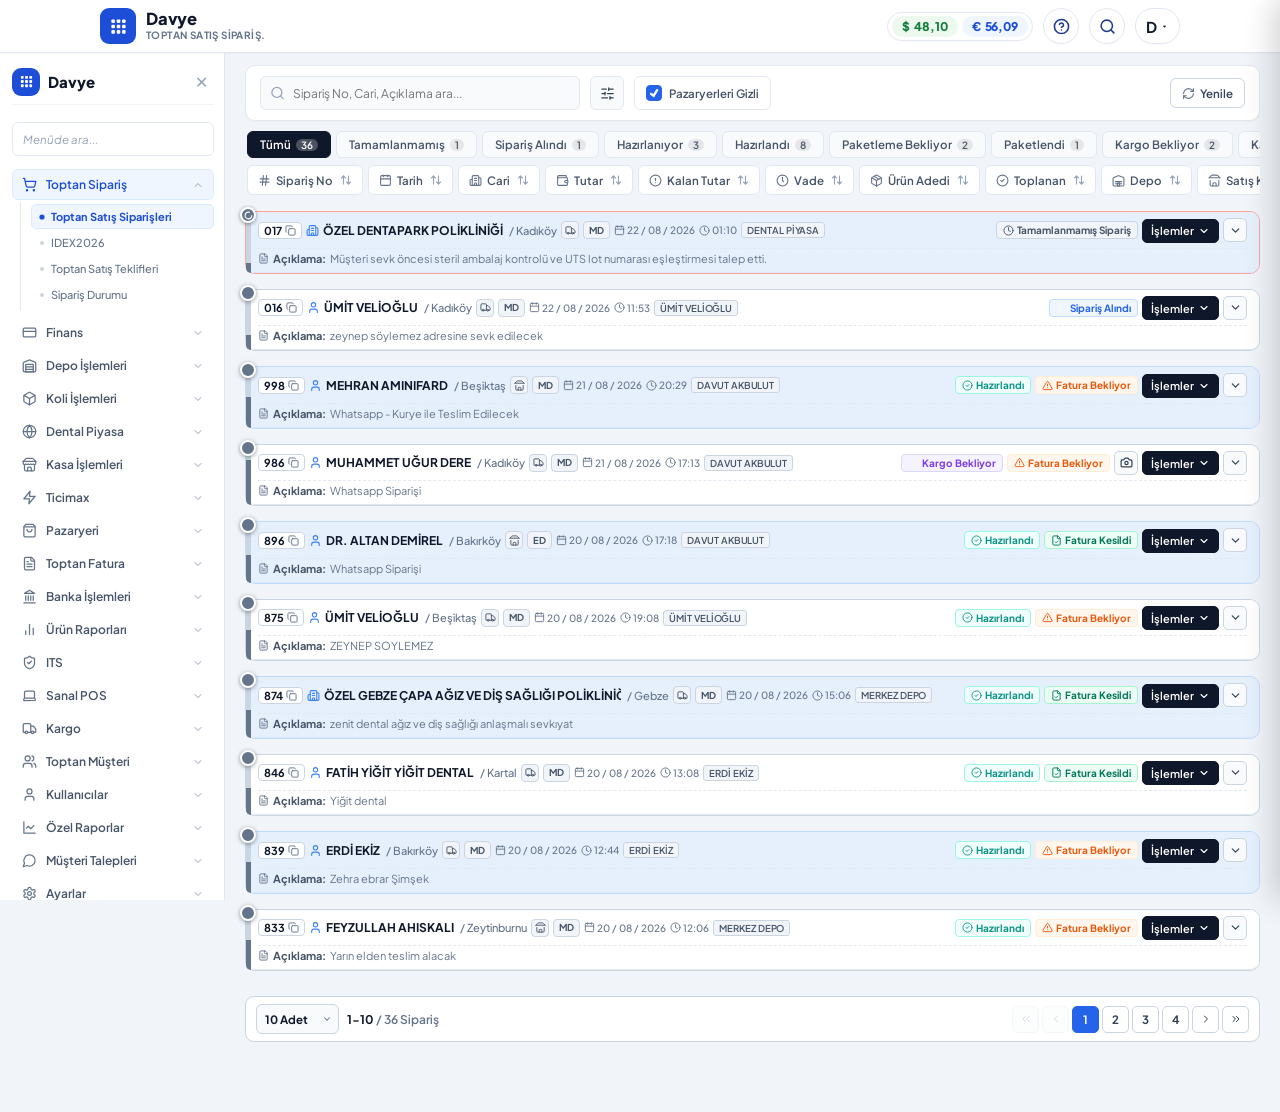
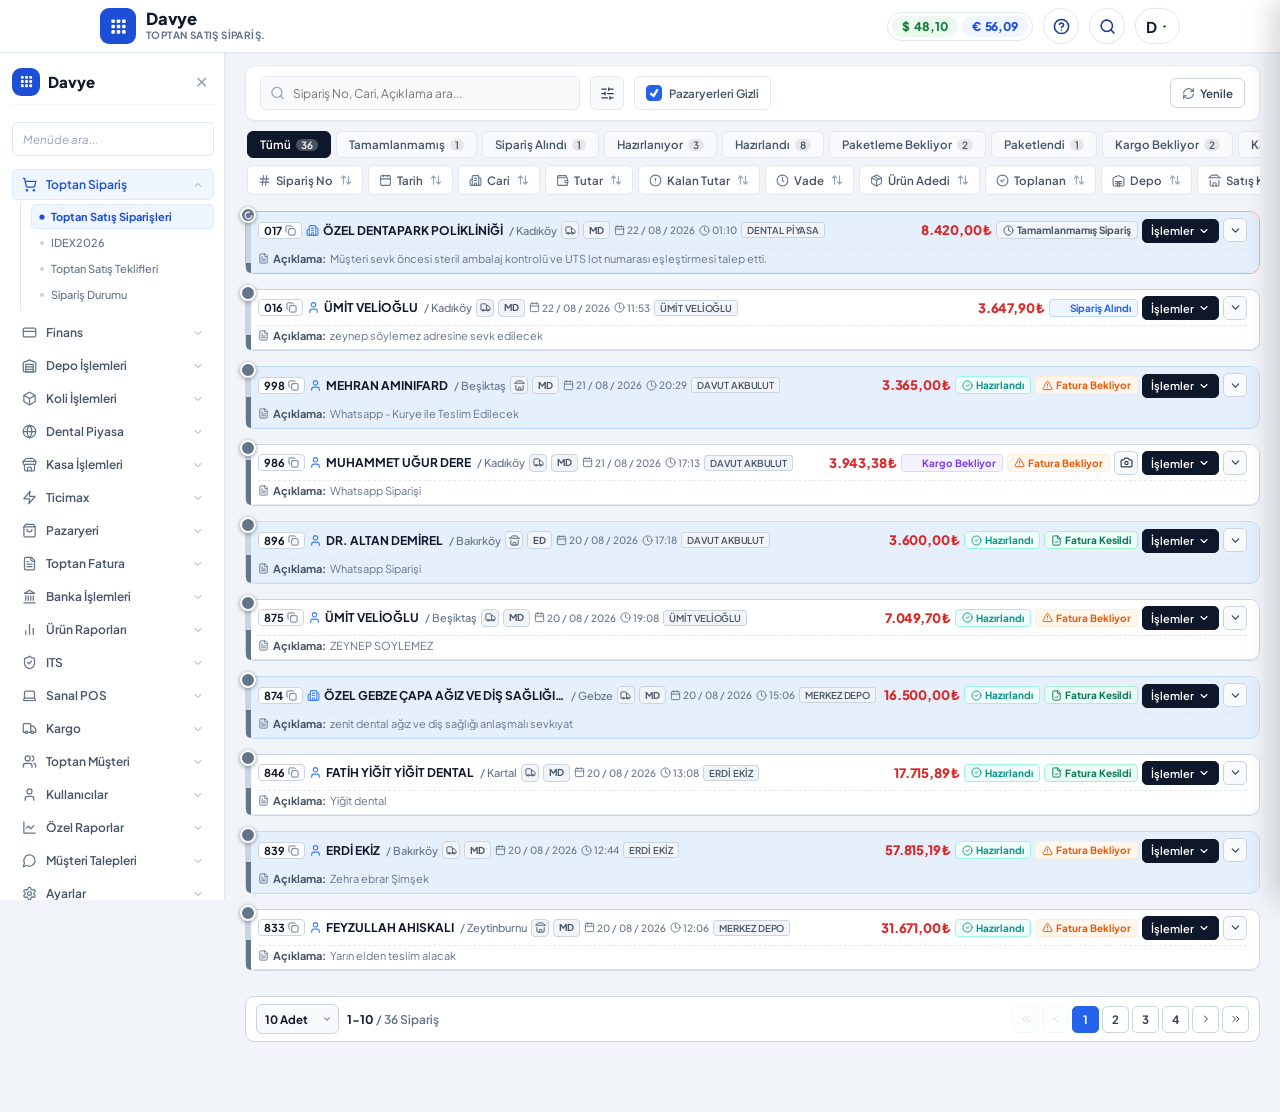
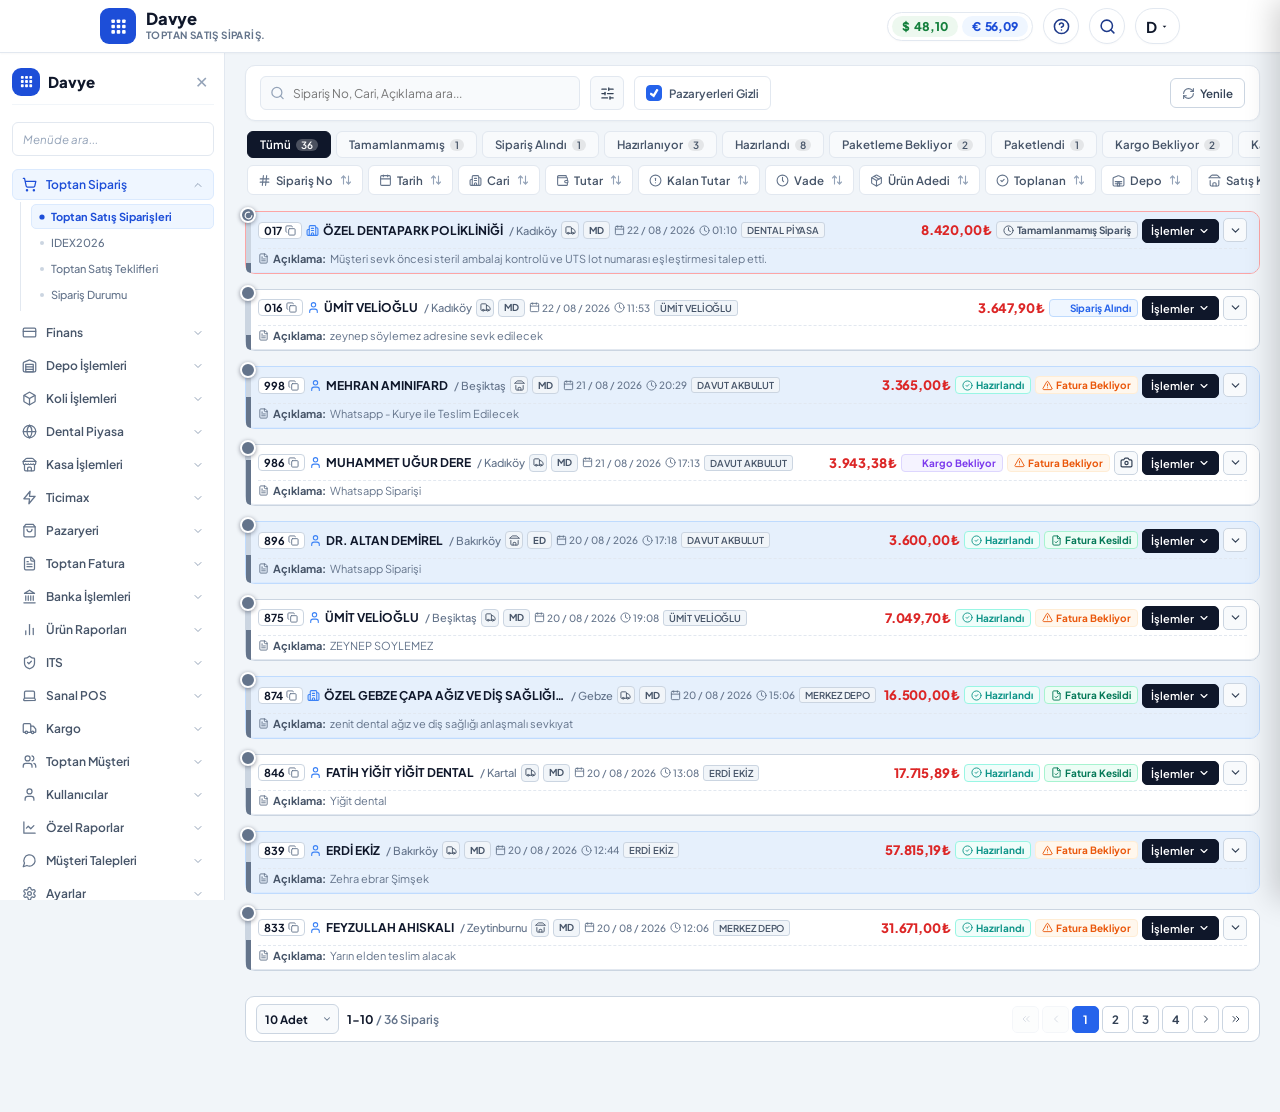
